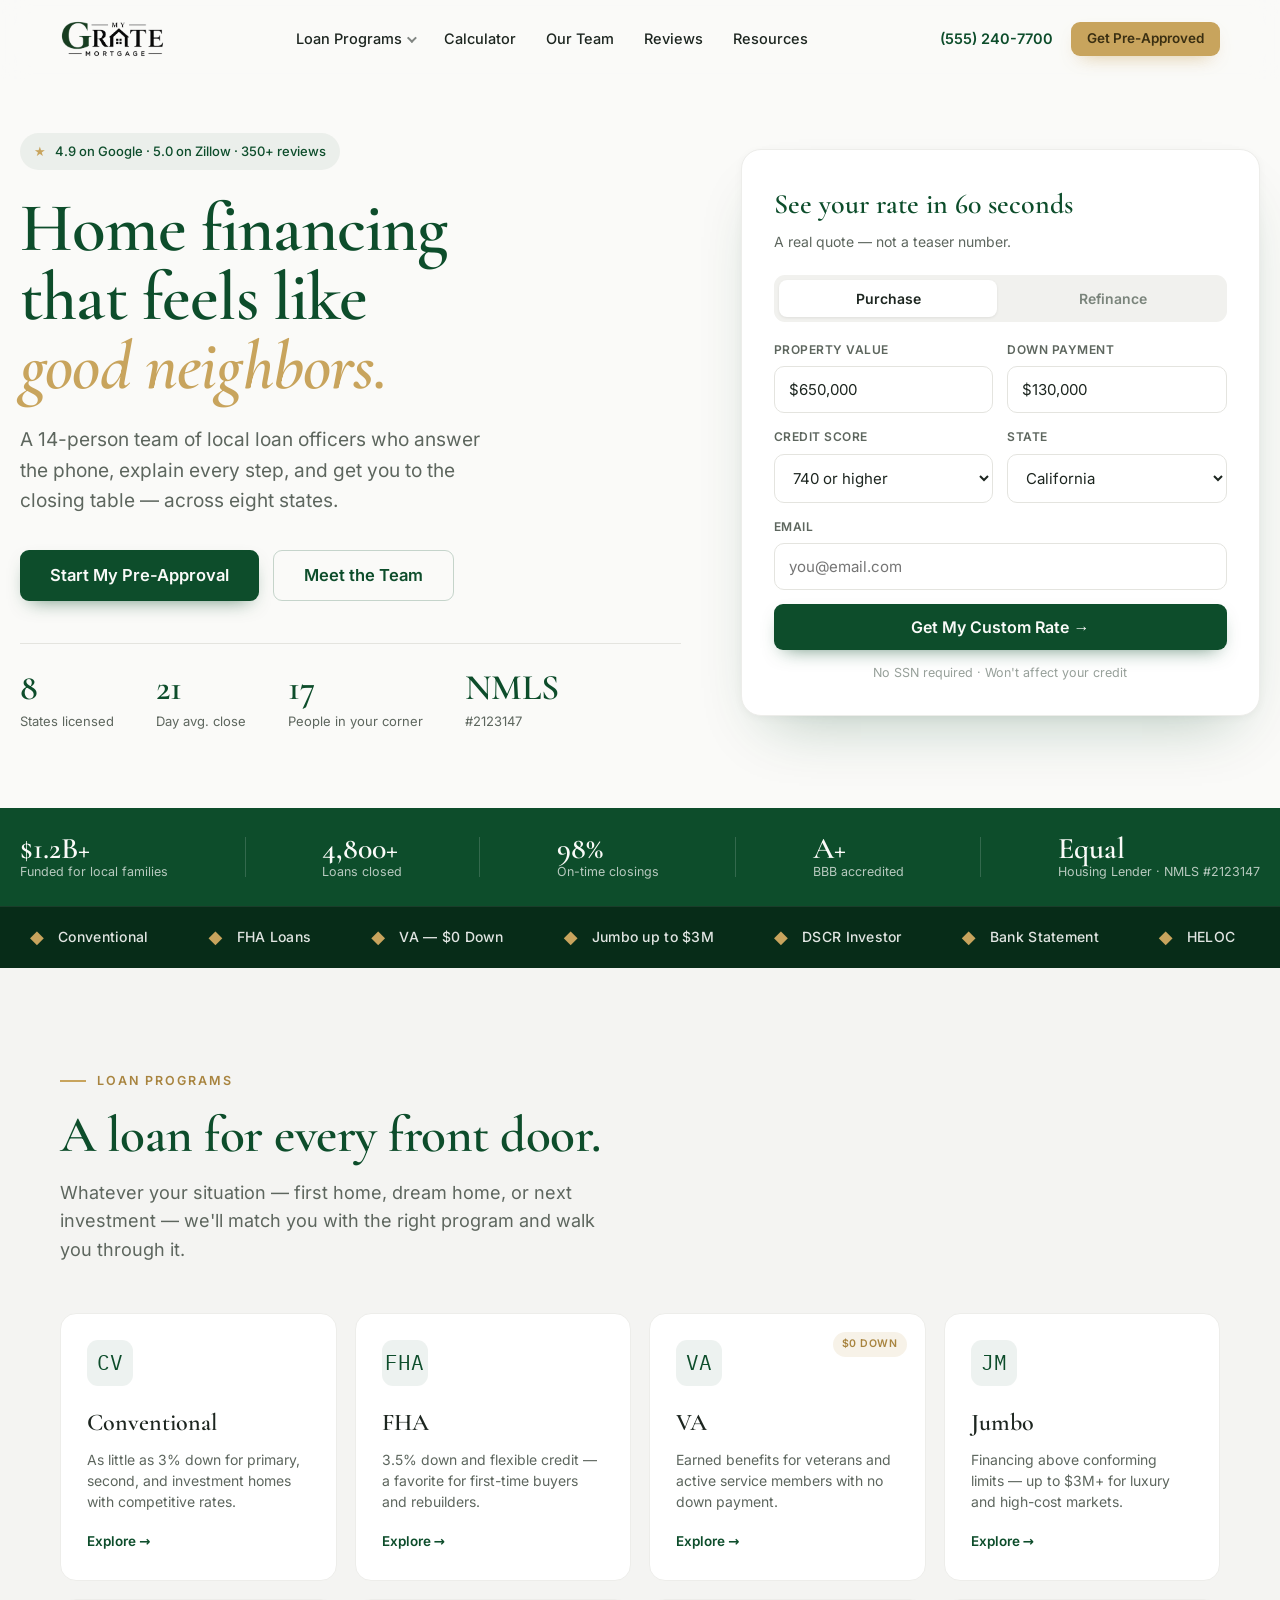
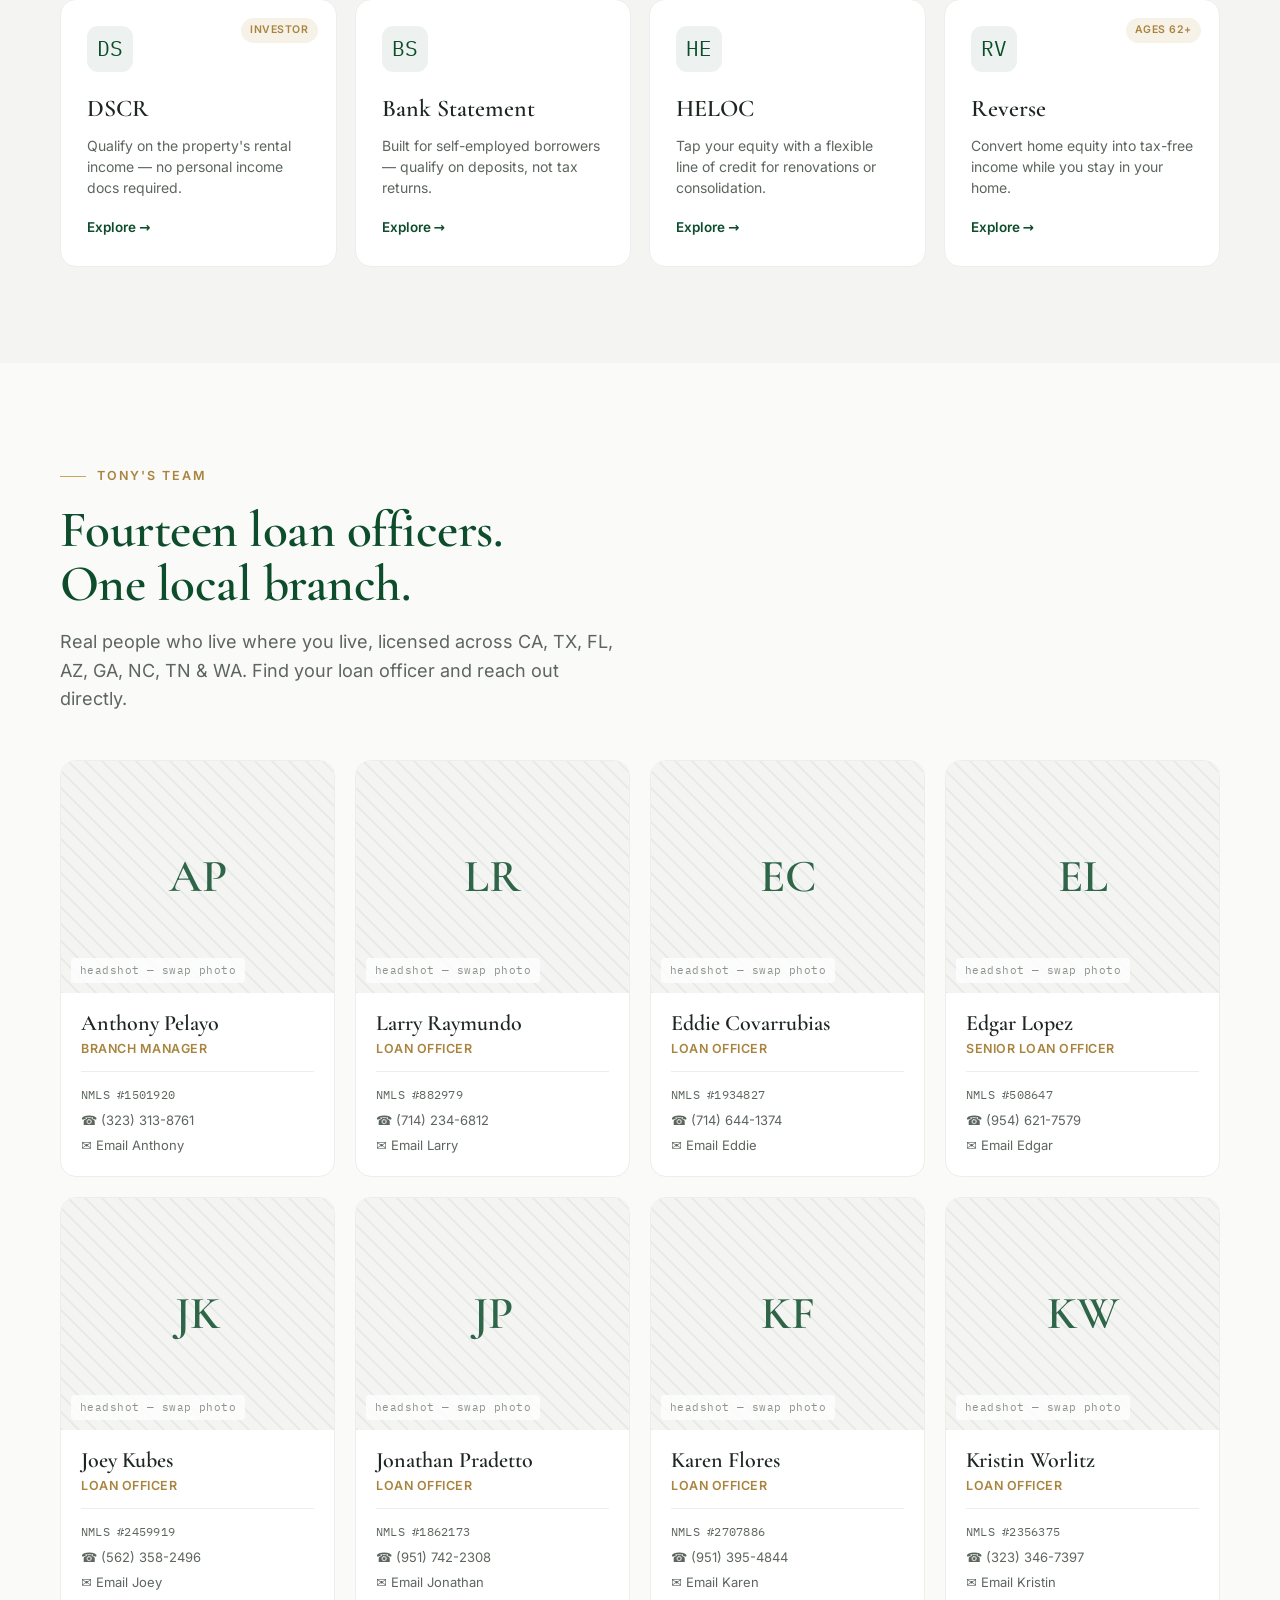
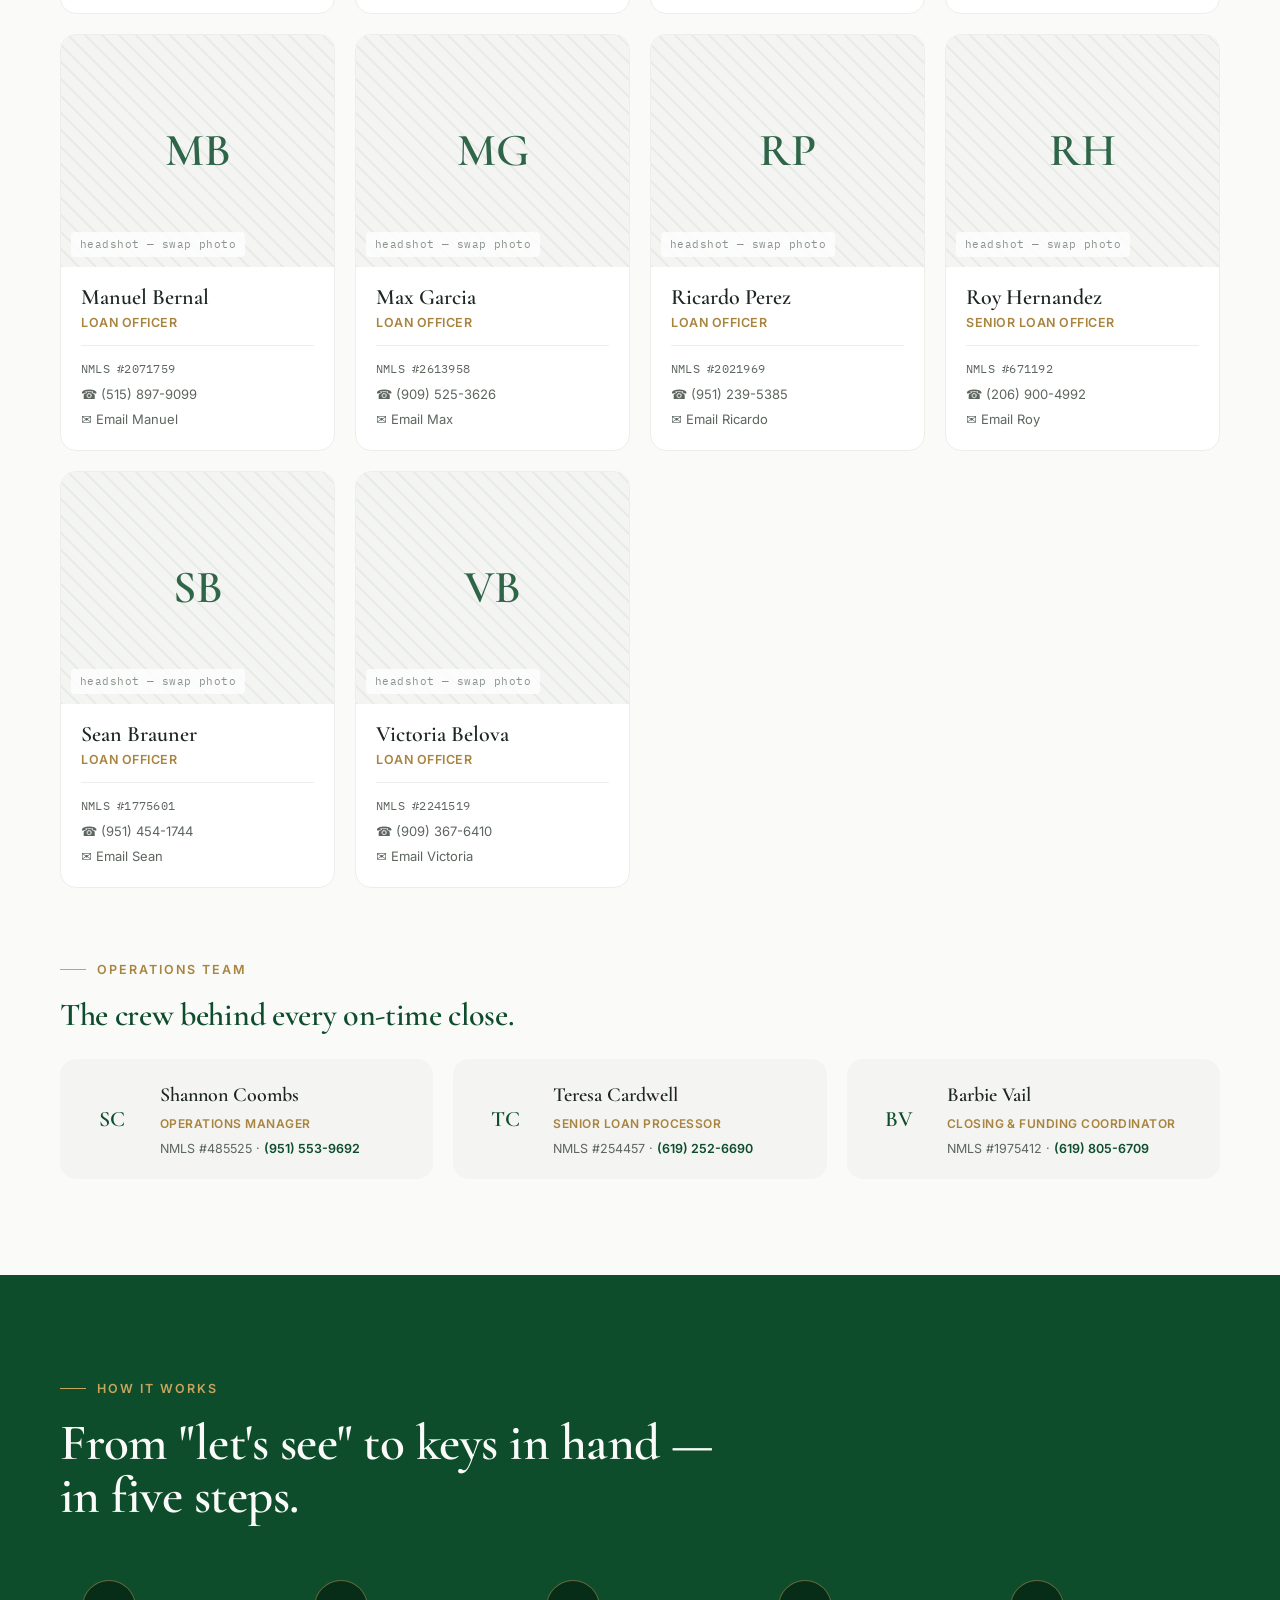
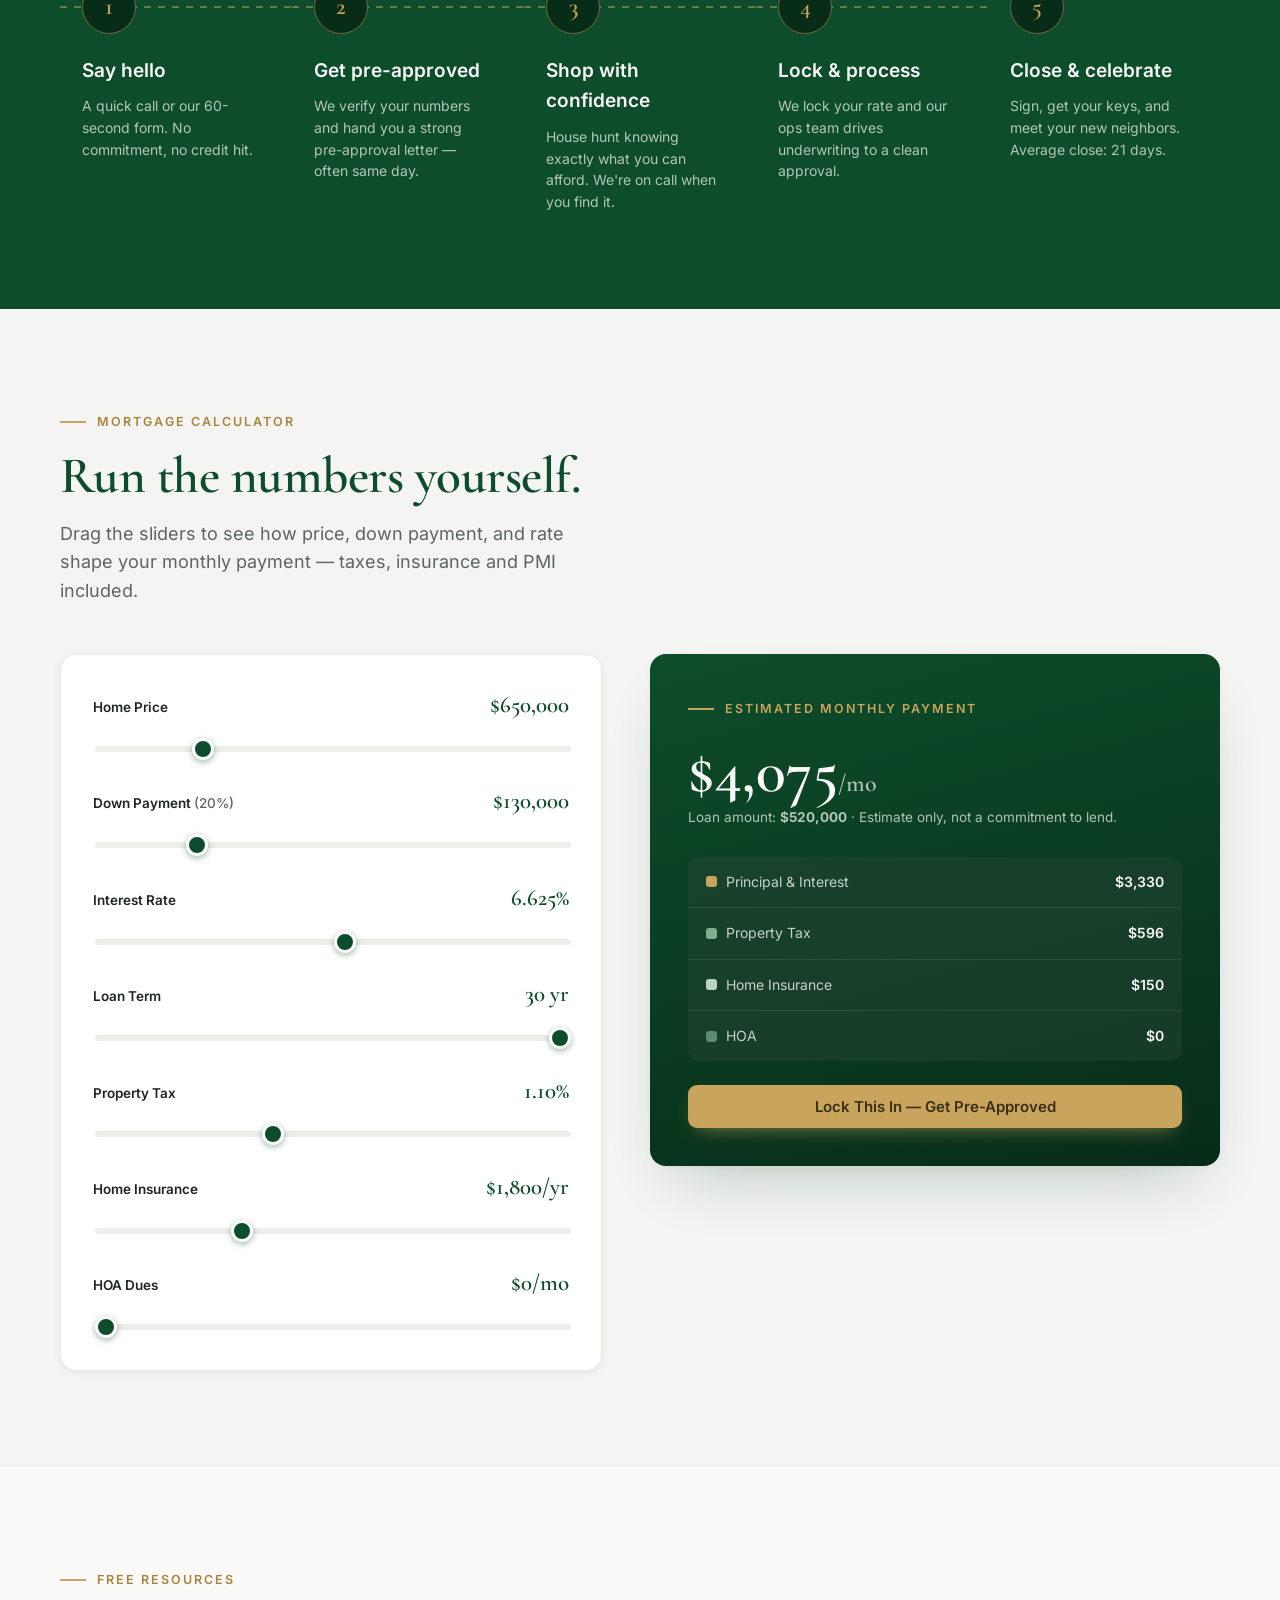
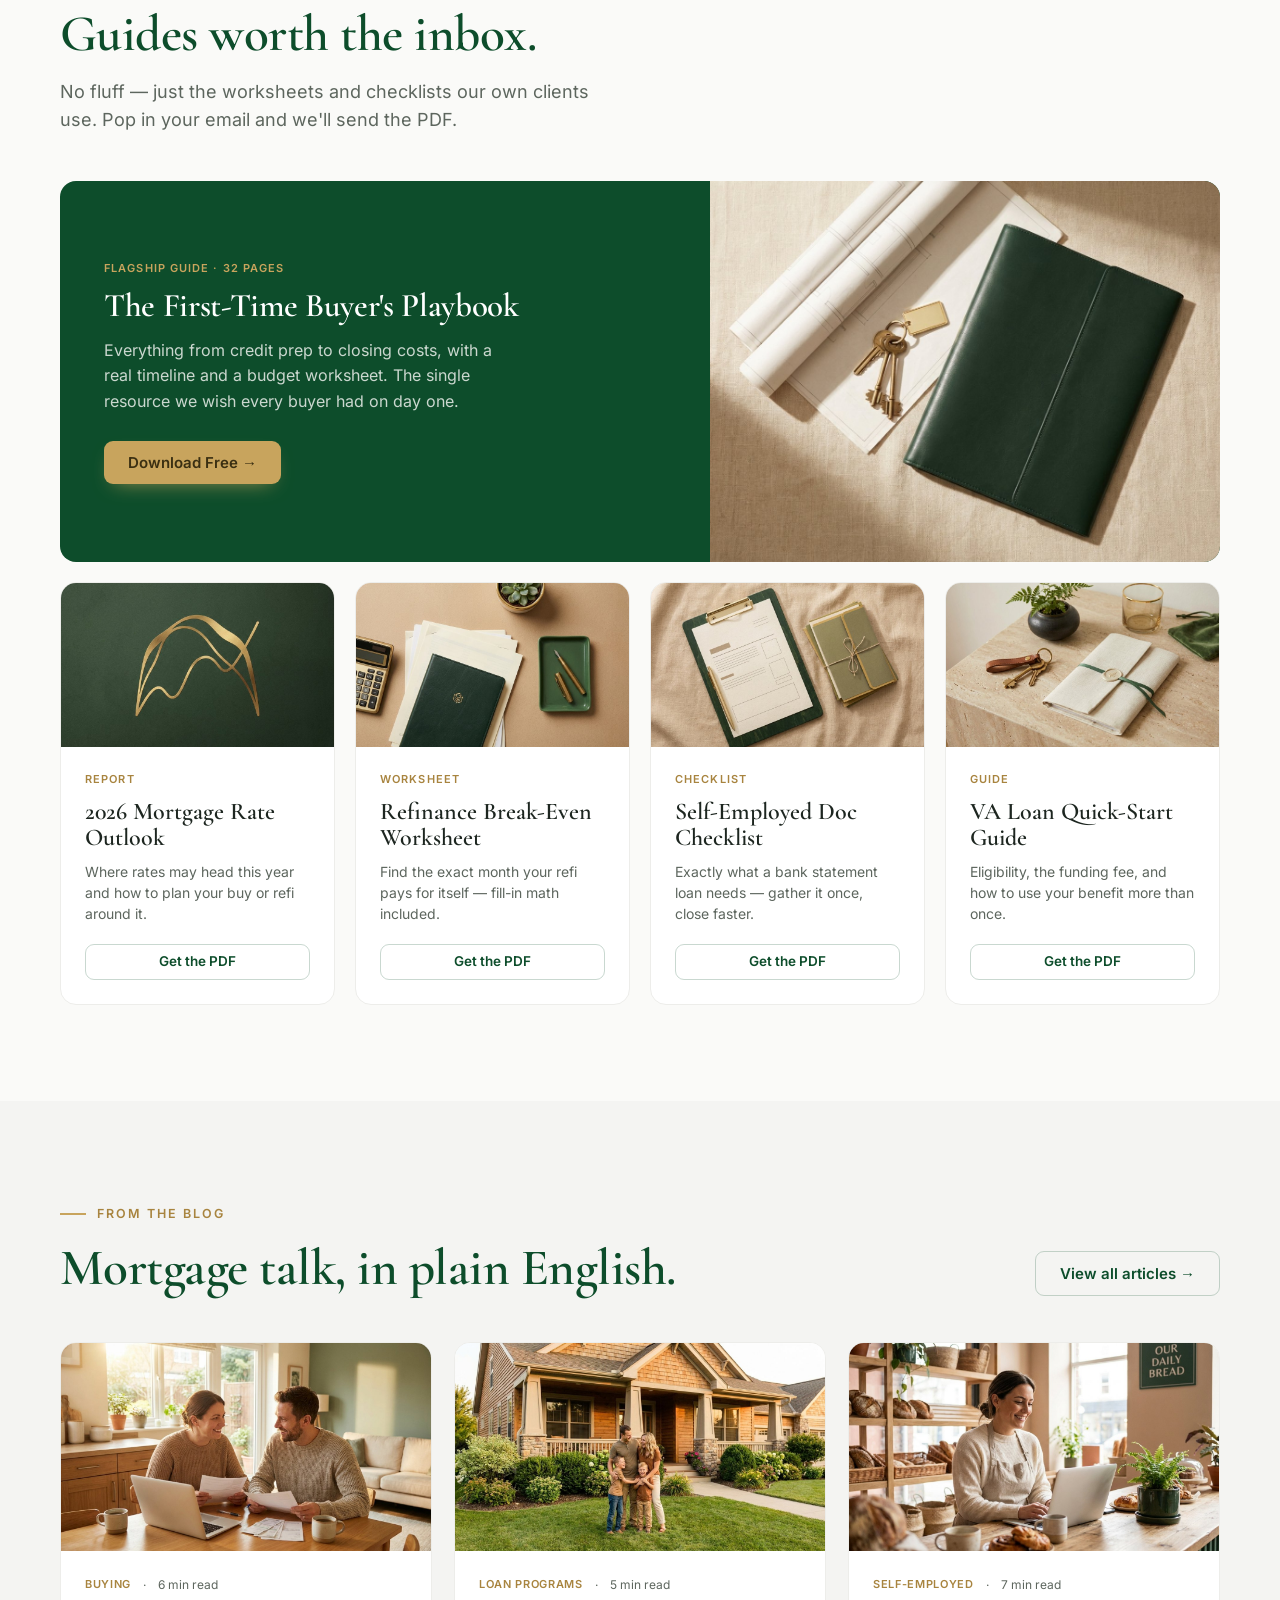
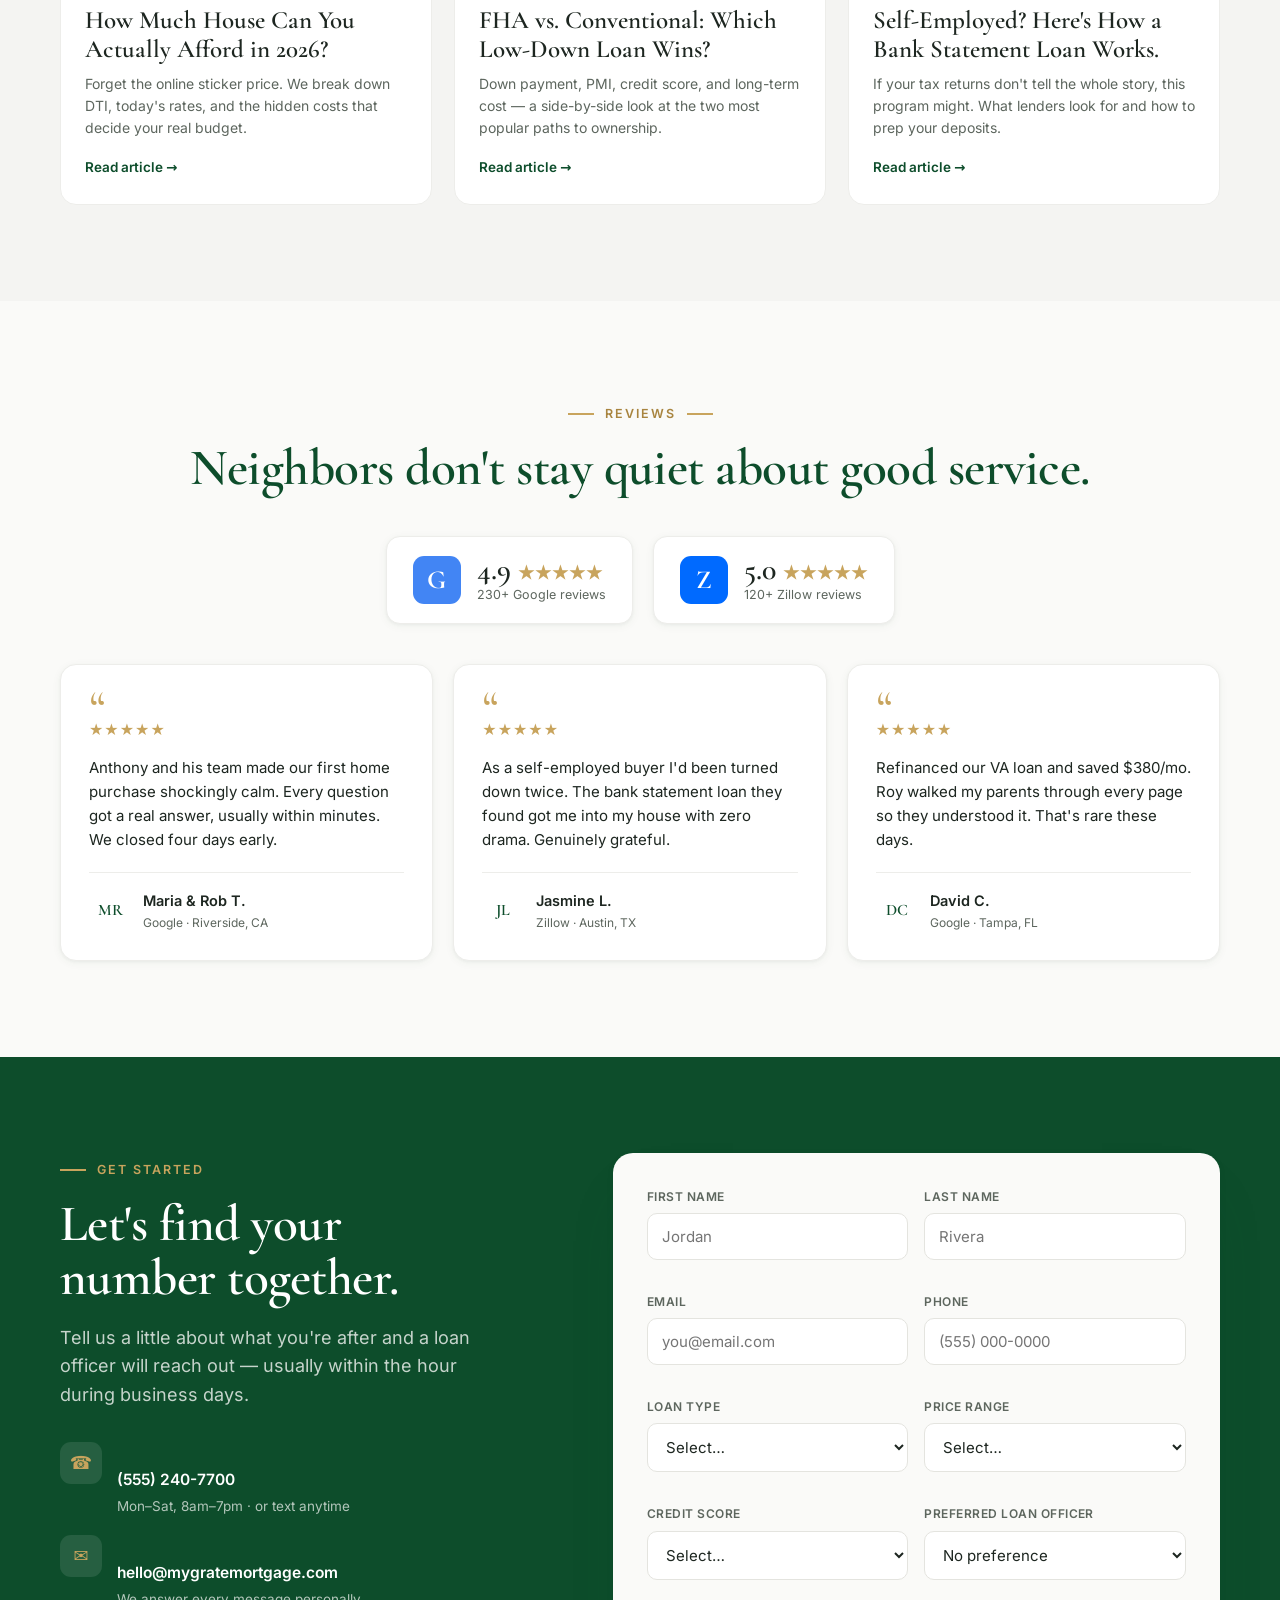
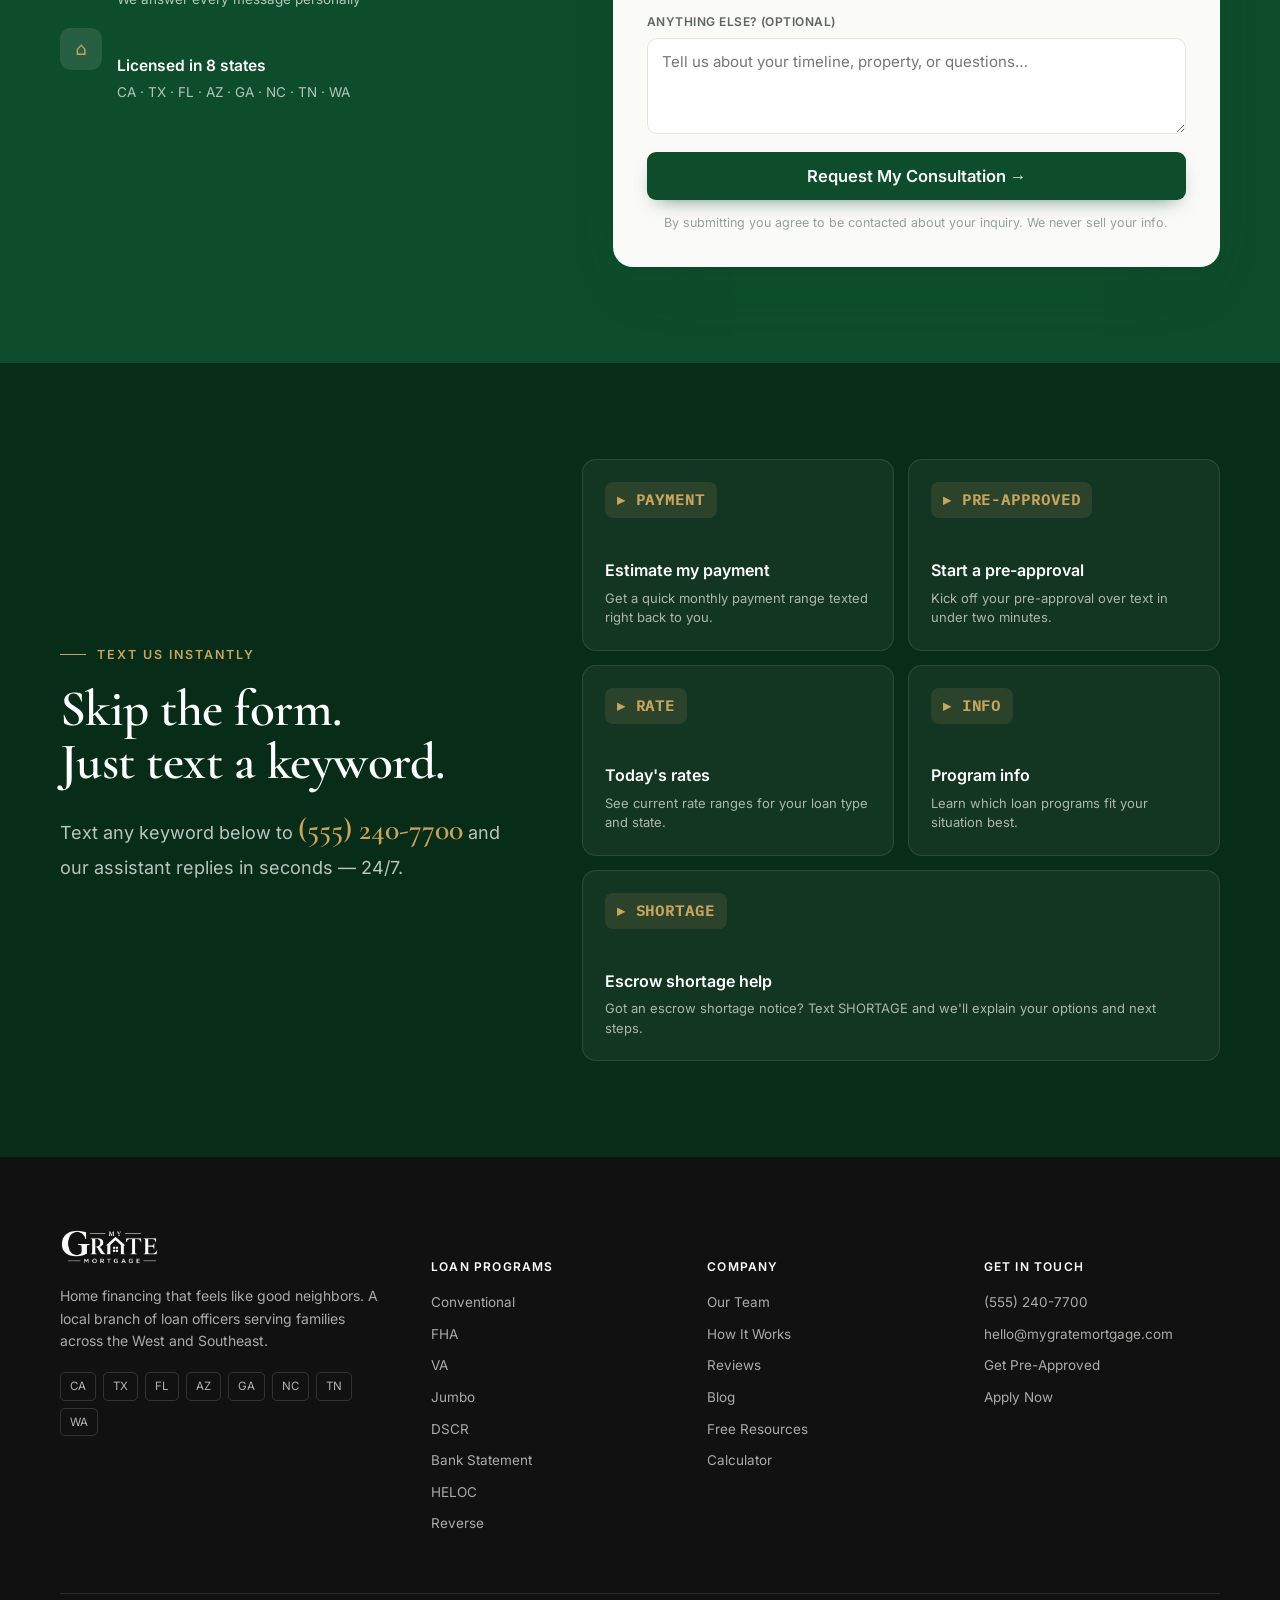
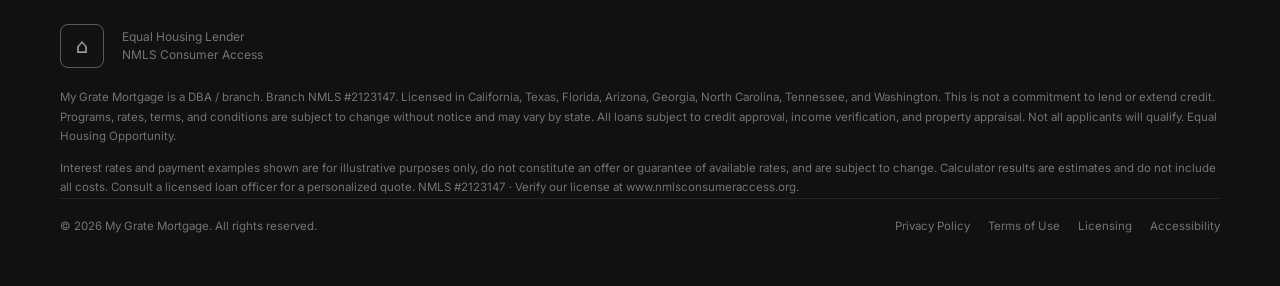
==== index.html @ 31fe34e9 "Add files via upload" ====
<!DOCTYPE html>
<html>
<head>
  <meta charset="utf-8">
  <title>My Grate Mortgage — Home Financing That Feels Like Good Neighbors</title>
  <style>
    * { margin: 0; padding: 0; box-sizing: border-box; }
    body { background: #faf9f5; display: flex; align-items: center; justify-content: center; min-height: 100vh; font-family: -apple-system, BlinkMacSystemFont, sans-serif; }
    #__bundler_loading { position: fixed; bottom: 20px; right: 20px; font: 13px/1.4 -apple-system, BlinkMacSystemFont, sans-serif; color: #666; background: #fff; padding: 8px 14px; border-radius: 8px; box-shadow: 0 1px 4px rgba(0,0,0,0.12); z-index: 10000; }
    #__bundler_thumbnail { position: fixed; inset: 0; width: 100%; height: 100%; display: flex; align-items: center; justify-content: center; background: #faf9f5; z-index: 9999; }
    #__bundler_thumbnail svg { width: 100%; height: 100%; object-fit: contain; }
    #__bundler_placeholder { color: #999; font-size: 14px; }
  </style>
  <noscript>
    <style>#__bundler_loading { display: none; }</style>
    <div style="position:fixed;bottom:12px;left:12px;font:13px/1.4 -apple-system,BlinkMacSystemFont,sans-serif;color:#999;background:rgba(255,255,255,0.9);padding:6px 12px;border-radius:6px;box-shadow:0 1px 4px rgba(0,0,0,0.08);z-index:10000;">
      This page requires JavaScript to display.
    </div>
  </noscript>
</head>
<body>
  <div id="__bundler_thumbnail">
  <svg viewBox="0 0 100 100" xmlns="http://www.w3.org/2000/svg">
    <rect width="100" height="100" fill="#0D4D2B"></rect>
    <path d="M50 26 L72 44 V72 H28 V44 Z" fill="none" stroke="#C8A45D" stroke-width="3.2" stroke-linejoin="round"></path>
    <text x="50" y="62" font-family="Georgia, serif" font-size="22" font-weight="700" fill="#FAFAF8" text-anchor="middle">G</text>
  </svg>
</div>
  <div id="__bundler_loading">Unpacking...</div>

  <script>
    
document.addEventListener('DOMContentLoaded', async function() {
  const loading = document.getElementById('__bundler_loading');
  function setStatus(msg) { if (loading) loading.textContent = msg; }

  // Error sink persists across replaceWith since it's on window, not the DOM.
  window.addEventListener('error', function(e) {
    var p = document.body || document.documentElement;
    var d = document.getElementById('__bundler_err') || p.appendChild(document.createElement('div'));
    d.id = '__bundler_err';
    d.style.cssText = 'position:fixed;bottom:12px;left:12px;right:12px;font:12px/1.4 ui-monospace,monospace;background:#2a1215;color:#ff8a80;padding:10px 14px;border-radius:8px;border:1px solid #5c2b2e;z-index:99999;white-space:pre-wrap;max-height:40vh;overflow:auto';
    d.textContent = (d.textContent ? d.textContent + String.fromCharCode(10) : '') +
      '[bundle] ' + (e.message || e.type) +
      (e.filename ? ' (' + e.filename.slice(0, 60) + ':' + e.lineno + ')' : '');
  }, true);

  try {
    const manifestEl = document.querySelector('script[type="__bundler/manifest"]');
    const templateEl = document.querySelector('script[type="__bundler/template"]');
    if (!manifestEl || !templateEl) {
      setStatus('Error: missing bundle data');
      console.error('[bundler] Missing script tags — manifestEl:', !!manifestEl, 'templateEl:', !!templateEl);
      return;
    }

    const manifest = JSON.parse(manifestEl.textContent);
    let template = JSON.parse(templateEl.textContent);

    const uuids = Object.keys(manifest);
    setStatus('Unpacking ' + uuids.length + ' assets...');

    const blobUrls = {};
    await Promise.all(uuids.map(async (uuid) => {
      const entry = manifest[uuid];
      try {
        const binaryStr = atob(entry.data);
        const bytes = new Uint8Array(binaryStr.length);
        for (let i = 0; i < binaryStr.length; i++) bytes[i] = binaryStr.charCodeAt(i);

        let finalBytes = bytes;
        if (entry.compressed) {
          if (typeof DecompressionStream !== 'undefined') {
            const ds = new DecompressionStream('gzip');
            const writer = ds.writable.getWriter();
            const reader = ds.readable.getReader();
            writer.write(bytes);
            writer.close();
            const chunks = [];
            let totalLen = 0;
            while (true) {
              const { done, value } = await reader.read();
              if (done) break;
              chunks.push(value);
              totalLen += value.length;
            }
            finalBytes = new Uint8Array(totalLen);
            let offset = 0;
            for (const chunk of chunks) { finalBytes.set(chunk, offset); offset += chunk.length; }
          } else {
            console.warn('DecompressionStream not available, asset ' + uuid + ' may not render');
          }
        }

        blobUrls[uuid] = URL.createObjectURL(new Blob([finalBytes], { type: entry.mime }));
      } catch (err) {
        console.error('Failed to decode asset ' + uuid + ':', err);
        blobUrls[uuid] = URL.createObjectURL(new Blob([], { type: entry.mime }));
      }
    }));

    const extResEl = document.querySelector('script[type="__bundler/ext_resources"]');
    const extResources = extResEl ? JSON.parse(extResEl.textContent) : [];
    const resourceMap = {};
    for (const entry of extResources) {
      if (blobUrls[entry.uuid]) resourceMap[entry.id] = blobUrls[entry.uuid];
    }

    setStatus('Rendering...');
    for (const uuid of uuids) template = template.split(uuid).join(blobUrls[uuid]);

    // Strip integrity + crossorigin — blob URLs from a file:// document inherit
    // a null origin, so crossorigin forces a CORS fetch that SRI then rejects.
    // The manifest bytes are ours; SRI protects against CDN compromise, not this.
    template = template.replace(/\s+integrity="[^"]*"/gi, '').replace(/\s+crossorigin="[^"]*"/gi, '');

    const resourceScript = '<script>window.__resources = ' +
      JSON.stringify(resourceMap).split('</' + 'script>').join('<\\/' + 'script>') +
      ';</' + 'script>';
    // Inject after <head> so the DOCTYPE stays first; prepending the script
    // would push the parser into quirks mode. DOMParser always emits a <head>
    // (synthesizing one if the source HTML omitted it) but may carry
    // attributes through, so match the full opening tag. slice() rather than
    // replace() keeps us clear of $-pattern substitution in resourceScript.
    const headOpen = template.match(/<head[^>]*>/i);
    if (headOpen) {
      const i = headOpen.index + headOpen[0].length;
      template = template.slice(0, i) + resourceScript + template.slice(i);
    }

    // Parse the template and swap the root element. Scripts inserted via
    // DOMParser/replaceWith are inert per spec — re-create each with
    // createElement so they execute, awaiting onload for src scripts to
    // preserve ordering (React before ReactDOM before Babel before text/babel).
    const doc = new DOMParser().parseFromString(template, 'text/html');
    document.documentElement.replaceWith(doc.documentElement);
    const dead = Array.from(document.scripts);
    for (const old of dead) {
      const s = document.createElement('script');
      for (const a of old.attributes) s.setAttribute(a.name, a.value);
      s.textContent = old.textContent;
      // text/babel scripts with a src: fetch and inline. transformScriptTags
      // does XHR against the src, but blob:null/ from a file:// origin is
      // silently dropped. Inlining makes it a plain inline babel script,
      // which transformScriptTags handles unconditionally.
      if ((s.type === 'text/babel' || s.type === 'text/jsx') && s.src) {
        const r = await fetch(s.src);
        s.textContent = await r.text();
        s.removeAttribute('src');
      }
      const p = s.src ? new Promise(function(r) { s.onload = s.onerror = r; }) : null;
      old.replaceWith(s);
      if (p) await p;
    }
    // Babel standalone auto-transforms type=text/babel on DOMContentLoaded,
    // which fired before we swapped the document. Trigger manually if present.
    if (window.Babel && typeof window.Babel.transformScriptTags === 'function') {
      window.Babel.transformScriptTags();
    }
  } catch (err) {
    setStatus('Error unpacking: ' + err.message);
    console.error('Bundle unpack error:', err);
  }
});

  </script>

  <script type="__bundler/manifest">
{"9421ba69-fd5d-4fa2-9ea0-f898c8264cb2":{"mime":"image/jpeg","compressed":false,"data":"/9j/4AAQSkZJRgABAQAAAQABAAD/[base64]/2wBDAAUDBAQEAwUEBAQFBQUGBwwIBwcHBw8LCwkMEQ8SEhEPERETFhwXExQaFRERGCEYGh0dHx8fExciJCIeJBweHx7/2wBDAQUFBQcGBw4ICA4eFBEUHh4eHh4eHh4eHh4eHh4eHh4eHh4eHh4eHh4eHh4eHh4eHh4eHh4eHh4eHh4eHh4eHh7/wAARCAJcA4QDASIAAhEBAxEB/8QAHAABAQEAAwEBAQAAAAAAAAAAAQIAAwYHBQQI/8QASRAAAQMCBAUCAwYEBAQFAwMFAQACESExAxJBUQQFImFxBoEykaEHE0KxwfAUUtHhI2JygggVM/FDU5KishYkwiU0Y3M1RHSU/8QAGgEBAQADAQEAAAAAAAAAAAAAAAECAwUEBv/EAC0RAQACAgEEAQMEAgEFAAAAAAABAgMEEQUSITETIkFRFCMyYUKRcRUkQ1KB/9oADAMBAAIRAxEAPwDycAudMHKKHRUBECs/kihpmvYXQ+lCCQaCV5XjJqa2mKJABmD/[base64]/ZIEOIp7/[base64]/sg9LjURa6I/0/[base64]/[base64]/hAIgmNKrEdQ1CSSRoAO9kAaVLiB21Q+Qc+g9glxg0vKmKbToaQgoQYLRQqXE5TApuUm6xEAE9jG6Kgkto6P6pILPFqrEHLMXP0Q3pF/ioN0C8GSdBdSTDgHGi2kgQdaLRU5nfNAnMJgHwUZq9tSgQZH/AHScoba6CDUwTlg+6SQR00WgEAlo+axMsrB7oojrpeLKag26pp3TSTEAjWFtxVAE9Un28IdQk170WeBN0OAAkQNqoCSbmTE0WbFwDHzUl3Tb2QBsUGJNST0gopMwBpOyoiIklS72t9FRjeHR2Oq3xAE/PdBIArfWFnQLkygKA5XSgjahFbUWAhsykkGTQCLqgLaAQYQ8GJNAbLGlJ99kTpU+EAXZpT5WM6+bqY0FougozUfiCJ1im6KQJEraARHZBQdA0+ay0bOIWVXh23Dm5tPss0SQTvEDULBxBa1oAAqpAaROW2/6LBgsUkSFobE/[base64]/lOiKXEi3zWbJMkmnSAKIIcJgdXlXh0EHp/OUADlBoTPusHTeu8WQTJIl1L0/[base64]/aywn7zrAA7JBIsSTpWyIMwZmdd0RhAgxM3Wa6HQQPIqsIiASALhLv5SZA7IpzSRSK7KCOqsSDRWDU1ikV3RAkUpMV0QRawmqTJNG33uFnQx1CTWCsCZBJuD7oMcpkyBSFNZIkivmq0OLpoSaLOmtBFjRBAEkUIG6SNgZ/[base64]/zAVhYVdJE7UVEyAXGmoKmReY7zZAEmajXZbL1Ex+qDQ1qDXynNtJnuigWvVSHSIFzqltGTIhTIv/LSAg0AOpXvsUwBv3qlrcxiRI12SLmNDqPqgkAQKD5qT0kkEFW4kC/[base64]/[base64]/QDsqMIDJzANudIQCC6CAAe+6CSbC1JVNDSSASSTruoh0ItpUrNNANAIpqqLADInt2QA0mTWkooGUtJvYwkZYsYAvCwimWTpUaJ+FrnCotXVAHKeogUCGuqJeCNlqAl2aB2KnKGvzVJB8/NRFEFpzSPG6w6JIDoIp3VEUkTMVXHpJDs2gVGHRDspia0WAJeZmd9lmiXGZOsA1S25IodaSCgwihnwZUmC/KBIC0GYaMxNU2cTrEV3VGEAB1AbU1QxoAqJikLGHQQO57IoXZqkkVrRA5QQ4VBqJWiGECo1pdIBkA1pYKWE3fUDugOkPkE7dlnSBSh/[base64]/VfQlVAAduLqXAxNZFTKDEwcpkkVBQaHMHSdygPJNDTsFgbiMx0koNiS4ggUAjf9hEaabFJzk/h7QFnOIilZQcZAEUiliuQRcHq1O6GirhFIpSqxkikg9igCGkGaCslTQ6GY+SXGARWSKoBdMNsRNdUVQDQ2gPfupJaIzNjvF1osB1HWVn5yI0/[base64]/[base64]/[base64]/RYfCIb7QpbJYYDgdJRGJaDBB3BlYm8XNhstlBAJkCIoUkAETrY7IqK/CGmRsgV3g7CyswK1JG6mSZAB1qf3dABoJMGIKlwmaZSqIOY7byg0sQR30QBa7NUVmkLOIie8LTBku8BZ1joaaIM0Xm4+qOnKKJAgkku+aMsEkH20QBBLTI8Ja2KxQX0lMA3mLUQTWcwtQQip/FLRSbG6zxLTQHsFYsTQnStgpIMOcek/UoBpBEfiFySsSJAJFtbJykGQ1pClwgyKnZAvEGJrFlMmYtSiSQLgKSWl5vQWAQSek5jJnXWVXSXHUUssTBmseUObcTYaaoMJm5JAsgAQM1JsUgsEAGCa2qhw6gSAae6CXAjWBtuooTRwGtSrxAH2JH5IykGSaaAUlAMBIg61tqiwLSI7/[base64]/[base64]/pzmANFFUINwGk6R9Fph0NnwEZINCYi5TleKCO1QgC2CMxmCTTRS4ZcQ2qNlQBAzaCqwaSTBFd/[base64]/[base64]/EsQ0NlxdQorUOYODd0E9ZDabDykglswDrSqggDWTCIszloLiQQpMZhMExobhJcYyukiI7wp6jVt95QBZFHVIpKSaEmw0vCS3QA5kGAMoNqgoEGAIEO8rAHMBQLB2hNd1BFDaTf3QIDQQYB9ljDiKU/DWyHtdkLs2k2vVZriXQ2p1i6BIBoHCda33WdIdQ/[base64]/CakwggmJjqcb/3UtkkzQ3JP0TJExMkbpbBqHWqglsCpE6VVkuJk23lTABhwPmVqZjlAAB+SCXDLIDjesaKIaLGup3XI8idO6gmQDSDXwg1pih1J1RiEZp1i4/[base64]/[base64]/CCTGtFmkxlFOwFStbBgHgmQD3JmVbDmJJJNJpp/[base64]/ogzSA8gOFLd0gkiQeknVYh2cHLIFBAWc0AAPBgaboMMMZLFpNTtKzQ0GxiKD3RUuBzSPBSHdMa/OiBwwA7MJknykZT/ANOsad1IAzS0E71uqzNAc21NlAGW5oaAiAIguEiklYhuhEJLifhbJ3j6oNmgEu+IaaJwwPiiT3MwpdVxzxIEeUQSaCRGl1RQPTW3ZYF5Mhk6GLJIhpyx+qkEARNL10/oiACMQms6C6SAaOvpWkrFwdBBdSn77ILeo0h0CmyKHF7CSaaEaIcCbTA/[base64]/troALpcKkggZTPdYTWIgaIDMQYAgkwQpcS6usUCskXIPupMZdSO90BDgMoMrG4zEikSs2rhSe81WkRr3CDOIMChJMdlDhMC2vurcDF5nUIECYB/qgCI/[base64]/[base64]/[base64]/c+yBa85QSL3O6okgTEhw9o7KSD+Kp0SDIEmg22QJNYcWyNwoE6w090kiZ6iAJBO6SYBFzeCKIJAzOkXBodITYETO42RJBqai1/[base64]/lCDPdJq06ygtb95Q3ukFuUyKa7KQ0kw4aXm6BLIMtd9ESYiSe41Wb+EFxtuqNiQB5CDOdIiQBSvdSbSAAe61SepgjssQYIdEmlUGY01l0jwmjp6Y07pIrGUUoVJMHXsEQhuhpS36KX5RAADjTS6TWSCQgkzGeviiKzmyAB/ZSemYb3CS45onLShCINpAAoQgkEmS4CZ2WJmKgQI7+EnI2cg1qQLLO6usEUqKIM41kA7SFDgCS0TJvSyph1JJ7BSQGvLjO3lFS0y41cANdFZdIO4j3UG/wyNYWmlZOiIxBgCK6CLKmk5QIB8FDi4ODTWAipMxA1qitiAuJEC9O6pwOYQRQRMILgCZmQYkiUHpdE0N9kGcAGkgySpbFDFbgK5BEupSk3UUu2s0JQYGRaoMAoY5wpBP0Q0kWoDXaUuJYKdM/[base64]/[base64]/[base64]/[base64]/VANMms1QSQAG0HcIEB8TRvdGW8mW7QqBkQanwgmBcSbVQSZIGUEzUgarENIpLQNUvmxJOYUjZAE20RGMEQffZFAJaKab3SHEOIMSbpdINDasloRUmWkOIJi0BYkk9QoEkuaC4EAj3Ua7Ae6CXZSJAgzWUiS2LRupmHuJsVUEUAETA3QEDIYABt2QQJEDLOkpp/[base64]/[base64]/[base64]/FXvdcbJmhHYm6DkbVs/i1hFC6s0pZIzZatIINVboNb7ypI2USRAadFnfhvGkapaAZkgnULCZygNgHUoAN6AXNI/VZjgRFhulxIbFDGpsgAgSQBCoXbgg7nQIABe4yabpIz1kt8fmkS0yaQIFLqCiQ0XEO73UNECGtH9Fspc+KEE73WaBmipioiAgTlcJFIt4T1NEiRBpl1UkAjMIaNlTmlrRIcRE3QBm8gCKyqIJaAHByHkgAhoMfuqGkdjNhCAacrTmpWK6KidGzSxWE9JqT5shhIbJ3/EEGrAhp8jRBMAGJB1FEgHMBm1oCbrNEPgCZmiDGxMxGsKSbULaCToqkgnomNdlLic1AQD3VGcSHEPdqKg/ROWaB0VoAYhTGaS4gfvZWIB0tYz80RiCJBMTXZBc7NAJiIoqbWZNrhABBzARJkA6oB7Q4Gkut4KxaTSBOpAWdJBJkR9UkAVEGTUFFZuXNUyfzRYkyAWmaqoikSdwL9lIbmG0WKDOkgfiA1Bv/[base64]/6V+jDYcTI1rJc6jWtBJJ0AGpXZOW+g+dcS4Hi2YXLcK5/ifjj/wDpjqnzC13y0xxzaeG3Hivk8Vjl1WQD+n9k1IMjyvR+D9Fcl4RwfxeJxPHFv4XH7rDPchsn/wBwX0uH4Dl3DYgdwnLODwIoC3BDiPd0n6rx36jjj+McvbTpuSf5Tw8t4fhuI4jpwOHxeIJ/8thdHyX6xyLnDh//AGnj/wD/AJ3f0XqTuKxyAx2LiZR+HOY+S/O7GaXXBrBWiepW+1W+Ol1+9nmr+S8605TxwH/+u7+i/BxGDxHDmOI4bGwppOIwt/NesNcTFBPmq/Rhux6tw8XEiKgOMH2SOpW+9UnpdftZ4sJBFZP1hBzOb0jLFD3XsTuTcs4txdxPLeGxSSa/dAH5tgr5nG+hOVcRiF/B4nE8I4/gj7xg8A1+pW+nUcc/y8NF+m5a+a+XmLWEgZvomK0cCBUbLtPN/RXPeAL3YXDfxuCBIdw5LnD/AG/F9CO66viOgUi5Bm4XtpkreOazy8d8dqTxaOEPzZgDbZS6HHpg0sAlxJw+/ZRMTlAJJ11WbBjIBbmEEarNIaKAxsDRMAipAk/soIykuFdbIiqT+kJJmoIPhDKgUJ37SiRMAA+UCWuyxJrsoiSTIpp2VOECpPZYzMiHeUE0daTsVLhUDXwroJiD7ILnAAwYdTwigtmwnSilrg13UJpqP0S6RqDGhF1iRmBragJQarnF02p4UyM0HssYAq4pbfMZ/[base64]/WEGmCaCmi1TSqBe0eyAIM/kqNA2MebIbBnTyj8WaQANNEEmaRQSgB8NrXhAvBHdIAIJI8VUgESAP6orOcZEb2RZkiQPzSauIJA7lZ1piIGyozHUsssLTLvZZOR3GpoHGDrCBcjSYNFhRxJFfKtwFs0ZrGFrYJAIENkjcmVg3qJDrlYQRPzlIa0TFu6DAkwWtcB+SQ0hszImbIJ/[base64]/JLRHTJiNEUpFGxTdb8IgmukKhrmlp8QFoqZIIHeqHRBcB8vqlrcpANyZodFATNxbvAC01jTfdatxE+UtOV8RGm6oD8YdN6R+/ZVlzVNIsSs5oDQ6kjb+ikkuZUg1+aCnCDmDi0xsgnMZkCNVmwHEgd6laSCTQjWBEndAtcXMgxsKING9UAyLrF4pImR8kNJBJmTFzqgRsDEGVoDQ4RE9/wBENDoykgN2/VJLSHDNXu1AFri6hkGn9FqNEVEUpqsHDMGuAqKwEPIcRAsaQUCdy0EztKBLSTuL3CwcYgR+iBiED4HZUGc4DU72Wc3MAXGMth+qAC4EUpTqWMTQRMoNYOAtrS6WOzNy0NN0QfxEwECRABBihO4RGb09OqQ0EENpJpGigGW0ifkvtem/TnMfUHFHD4DAJYz/AKuO8xhYQ/zOi+wFToCsbWiscytKWvPEPhuzNJEGpvNtl3P016B5jxQbxPN3O5Zwzm5gwsnHeNIYSMoO7tLArv8A6f8ASvKeQhmLhs/jOPyQ7isURl/0NNGeau7iYUepOe8t5Lw4x+Z8SzDzfDhHqfiHs0VPnRcrN1C1p7MMOvg6dWsd+aVck5Zy7lDG4fLOEZhPA6sac+K8936eBlHZc3G4mFgYbsXHx8LBwh8TsRwa0e5/qvMue/aJzXi8Q4XJ8BnA4EQMTFaH4hHZtm/VdVxcXiOKxTjcdxOPxmITOfGxC6PE2Hha6aGXJPdkltvv4cX0445en8b6x5BhOLcPisTinin/ANvhF/8A7jA+q+FzD146cnB8scQRfHxw36NB/NdNc8AlpHu39FOcNMxOoovZTp+Kvvy8V+pZbevDsZ9Z8yNRwXBMB/zvMrD1pzEOGfl/CPE1AxHA/kV1vFtNSdI0ThAZC6DUWW79Hh/DV+tzfl3bl3rTh8Qgcdy7GwZN8J4xAPYwV2LlXO+R8e/7rhuNwvvf/LxOhx8B1/ZeUEtdWCJ1WcQJDwHjYhab9Ox2/j4bqdRyR/Ly9zw8MAS1pH+k1X68BzZg4hnuvGOTepeccpdlwOJONgg1wcc5m/7TMt9l6L6X9X8r5y5nDyeE4wimDiuHUf8AK6zvz7LmbGlkxefcOjg3MeXx6l23BJkFrpE3DoX4fUHpXk3P8I/xnDjDxz8PEYYy4g94h3vK+hg4ZvQTfdfu4YRWcQUrBJqvHW9qTzWeHqvSto4tDwz1d6C5xyM4vF4TDx/ANqcfCHU0aZ2/h8iR3XUiI33Ahf1jg4YLJGUzSsArz77QfsvwOYNxOY+nmYfDcY45n8LRuFi/6dGO+h7LsavUe76cv+3J2en8fVj/ANPD6tJIEnzZEAurJ1K/RxvC8TwvEYnDcRg4mBi4bsuJh4gyua7YjRflGomll1omJ8w5UxMe1yfwmATpqEwcodcisfqthyRJIAhZx6jFvKCZgCXfvysMoEAROvdYiI6og3jRSTIDoPhBiAXdIrNSEuNIABIrE/uihoOeY+dlb4zdIF/mgjLe1fkQsAS2ARJ1v7pfBANR2lZ0FkR8kAACIJmPqFhMUsd1OWSDIk76qpIBINaX1qgHfFHyO5Qe9K+EmroNT4shtoy3+qIzpAMjKVLbTMSbQs8Fo6XGZUg9VyDMFFXUn4nTNiksJcAaHSRovueg/SvMfWHOxy3l7mYTcPDOLj4+ICWYLAQJIFSSSABqTtK+l9pPonjfR+Jw38RxGFxmBxBIwsdoLQXASWlpJgwdytc5qRfs58tsYbzTv48OnO/lLkMEt6hHulwoCGgeVmxPwwRrZbGoAQ0Emw2uoEXaJBudVcU6jO9dFDQ0AmCexQZwE38wPZDiAcpine6YEZheJWJ7gyNoQcTczhDZJumbyR5NUiSRBIWcBOkwqJzEOg+0rOE6itRMBOYVkAblTWaQB8yigUeKwNpVNIMFpnvELGhhoEDQ/[base64]/[base64]/18qwKJlozAQfiG6wLQ6Iy0uFIkMAaKG1LpAblMzm2VU5iWEg+O62cltRBNANEUy5XgiKR3VNM2l0Uk6dggLiAaarOApLqjZABJIMGLqnWBbMzUbIMRDyGtgDv81jJHS4Ag7wVAaWitNyLbpBBGcWJqYVBJcYmdJmyuGZaG/[base64]/7JBsW2IMJHxGXBrosEEAOM5iSBS6zjWhcTE+FTQ4vyiQTQbpyvLQToKjRBJOZuU0FKypygVdIAk1X6OB4PiuYcdh8HwPD4vE8Ti/Dh4YkmBXwIrJoAJXqfpD0dwfJHYfFcacLjuZAgscK4OARXpB+J0/iNBFBqvNsbNMEc29t+vq3zz49Ov8Ao/7PsXiyzmHPm4nC8ITmw+GBy4uMIoSfwN8jMdAJBXov3mBwPBNwcEYPBcDwzTlawZWYY1NfqTU6lcXPubcByjg8TmHM+JygOibue41houXFeR+oucc59Y8w/hMDhuJdwxg4fAYDS5z4PxYmW57WH1PJicu7bm08Vdj9nSrxHmzsnqP7RGOa/hPTrA90w7jcRvQIvkb+I9zTyugcS/E4nin8VxOPi4+PimX4uK7M93vp4suw8u9B+oeIcDjYfD8A0a4+NUdsrA50+QF9bD9B4OGAMfnLnGa/dcPT5lwP0Xux21teOIl4cldrZnmY8OguwhmNRXsuNwtIEyZheiYnojlhBcOP47KdcrAPyK/Fj+iOFBGTj+JDpu5jT+oWyN/DP3a/+n5/w6QQD+iYNZpeNV23G9FcY2uFxvDvAimK0tn5SF8vivT/ADXh5c/gsVzBJLsOMQD/ANM/Vbq7OK3qzTfWy091fGP8snsEuEMFRJXJiYcGxnY6KCQ2hpXXTst/PLQHOaRR2WkQoB6YBPgpy9FIyiqD8YFCfr8kGIJbeh0UYjJgxIuKqpBiJp2omRAMkhODnh6L6A9fPwjhcv59iF2HmDcPjH3w9IxNx/m+a9h4bI9rDnJaRLLEEEUIOxX8tVaY0MeV6B9mPrx3JMRnK+b4rnctxDGHimSeFJ//AA3GlwuRuaET9eP/AE62pvTH0ZHu2AwZZIMLmw8MExpagX58DFY5jMVgnDeA5j8JwLSCJBEaFfsw3AmQdbt0XG9Oq6t689Cct9W8IXOjhuYsbGDxbWyRs1w/E2fcaL+efVPpzmvpjmruX834Y4T5Jw8QVZit0cw2OncawV/WuEKEADKTWN1+b1FyLlnqLlWJyzm3D4eNgYhkXDmOqA5p0I39l7tXdth8W8w8O1qVy+Y8S/kAgZBmk1oRRSCcoqZj2K7n9ov2f829IcT988u43lL3AYfGNEZZs14/C76GkbLqD2S0mSdzqu9jyVyV7qy4l6WpPFnCMw6m7a2WymM3ynVLsoh1aDUaIfIcCAQSDVbGApOWBm1AUgCAd7BZxAiNNFVgJPxOkboqHAkmTMXokCkRBI0RBabiNd1nOANbRQ/2QA+KS4EiU5pOVwrZTIBFpJ/7pIIqIynvdBnwOmszrqpNXE1sqLTNASAgQCAL6TdASchk0UFsvEGCFylvTLBddl+y30w71T6w4fg8TDH8Fhf/AHHGuNAMJpEt8uJDffssb3ilZtP2ZUrN7RWHtn2GemRyP0Szj8Zp/jOahvEPJEFmF/4bY8Eu/wB3ZeZ/8QvqHD5n6owOR8K8uweVA/fEWOM8CnfK2PdxGi9u9Zeo8P076Y4/neO1rjgMnCw7NxHmAxkdzA7Bfybj42PxGPi8VxGJ99j4r3PxsQj4nuMuPuSVydGs5ss5rOpuXjDijFVx4bi5gaYIA2Ch0npOmywuW1tYJByjquLgrsuQziWtBIF7BSXHLEX0Ccwcak/0WqG0A8lQSZDRmofCCNgKm35qyCZmTsuNwynLQe6qgudY33C0kCJkDdZoIkiQ4BSBJ1FYO3lDlnCDM+YCpsFtDrVFC6/hZ0ze6iwIvNhXwiIBMHxKWtbABNCUEua0aRRVUlznGMpHdNQQCRXZZz8smKDVYQQS5x7IM0RQmuh0UVh2ZwNNVbpzQZjRSSARubEoCTMRG86KaOE0Bulx/C6k/[base64]/yURpg54aQEh0kgGQeyDIisSJpbwg1k/og3xGDNO0ytQDKDSfcppJyuI3B0WAIcYLo0gwEUMAIEEgdlclpJgERZZrRmqa6kSFNJgmQdCFeBRk2kzcQpLmgAik0k6KoEwIrtRbKKigFh3QZuYQQwqm/DLg5xI8KC+DloYsNksc/sdsyBcG5ozGe9x3SYykOZAih/[base64]/NOYHckVsg2aRmih/cLMJY6CJJ7f0WcIEE5tYCDDjTMXA3FkCXRJ0JuStLiZgGDZT/AJZ6Zr2S1+V5aeoWREugOq7L2WFWzAIOkpdelxrN0dThMEHRFWHZS6mYUgL7Ppr0/wAx57jOHCtGFw+G4DG4nFBGHh9u7tQ0VPYVX0/TfpHExwzi+dF/D4Dhmw8AGMXE2zfyN8iToKyu/wDDOw8HBwsDBwsPBwsMRg4OGIY1vj9bm5K521vRj+mnmXR1dC2T6r+IbkPJ+W8j4M4PA4bg59MXHxQDi41dSLNpRopvJqv2cVi4mHgF7OGxcdxnJg4TZe8/kPJgC5UseC0OxD37K3Ykh7i4tYW9RJjML+IXDtab25t5dyta0rxXw6thelsTm/M2c19WcV/FYsn7rl3D4hGBgN/lziC8nUty9iQuy4b+B5bwWJgcKzhuB4UCXtwwMNg7uOvvK6Z6o9c8Pw4dwXJA3i8Zrsrscn/BbvUVf7U7rz3mvG8dzbGdi8z43E4lw+Fhpht8MFB+a6WPVzZo+qeIc7JtYcMzxHMvUOY+uPTfDuLMHiXcbiCacOw4gJ8/D9V8DjftCfmy8HyYhs0ONjhk+wB/NdHylrYAho0GykunEuQ3TWV7KdOxV9+Xiv1LNb14dtHrrmLyT/y/goNR/iOMfRA9b8Y34+WcOaSQ3GIn6LqTCBQCQkESQ5xI3C2/osP4a/12f/2d74P1nwL6cTwXEYDnasIeP0P0X0+C5tyzmeKMPhePwG4n/lvdlefY1K8xbmBggTKTlI6wCBuJWm3T8c/xnhtp1LJH8o5epc05XwfFNcOOY3FeaB0EP9jddQ5v6Y4rBYcTgAeJwyJyuo8eIo78+y+fyvn3MuXBowOI++wdMHHOYDwbj2ou58g9RcBzYswCRw3E/wDkvI6z/[base64]/wDGJ0J/kP0PY093wnFroLL7UIX8dMzRArtK9i+xb19907A9Nc7xowyRh8FxLo6TphuO38p9to4+/pc/uU/[base64]/K5xqSKDUWX9beufQ3IPV+AP+YcOcPi2g5OKwYGKBsZo4dnT2heB+uvsx9QemA/iTh/x/LQ6P4nAaTlk/jbdnmo7rua+9jzeJ8S5GfTvi8x5h0ZnURsNqytlmIDZi2oVuYQ4ZjBimWyDDSC/WxjVe540CIEgyK3UvxMpt3hbNJoZpVFzalpQZ7iQCAIufKASZmQNt1TnQ0TSLqAXGRWdRVAYZJEX08LOoK/IqmgAgQPZS8GDc0ugqQ7Cn/uv6L+w7023kfoxvH4+CW8dzYtx3l124Mf4Te0gl/fMNl4z9mXpv/6l9XcNwOO4jgsEfxHGOFf8Np+Ef6iQ3/dOi/of1f6g4f0/yDjObcRkjh8KcNkwHvNGMA7kgePC5PUs0zxhr7l0+n4uOctvUPH/APiD9RDjeccP6c4Z7jgcvjG4mDQ47h0t/wBrTPl3ZeYNM2dJouXjeJx+N4vG4vi8c43FcRiOxMZ/[base64]/CZGgQBWQJGipoYSO9VJcGmA4SUGHTNK+FxOcGuA3NVyutOvdcdxsgB8QItqgnqASwgi/hAuRWTug0kdvZLYpN1jMSBXsYUgmwt4QDrpLRlLiDOyIoPn/ZLrDQQgBl7DyFkjMNT8lk5ZO4mm+YdlLxHVXUiFsWxBaSCLxRDSMpm5WDWtrcwm8apywIJA8aoEQG0tSqGudFYP6IOS5aXV0oaIDqQ6RF+/hSDBnNS1TZZrszgQQ4zCBpYwTp/RILZBiJKgFrganwPzVfCDMEEW1QZ5BIE2M7qm9M0FNlxsYAMxIncaqiQ1kDMMqBAyugjN4TBkg1NaqA7ql0TOitxgTSskIGBalqoIcIETOq2GJJ01qkvcDkaCQCPCDZCGtBNRoFswbDTbcIBdliRXfRENMvzwRWv9FRnAOaZpoBMok/[base64]/6qg0TlgCdJWcA0h1ZI13VGNZAJ7zuiRS4E2N0AioIki6qBBNiLlAAB0dTex0WkAiCQZtEUWBJ6nRBFwguymWlppf9EFn/NWBvVcctzEkAkmnyVNhwIAEzXRfb5DyHH49g4ricV/D8DWH0zY1YIYD4MuNB3NFhfJWkc2Z48dsk9tYfP5Vyvi+bcUMHgMNz33e5xhuG3dzrAfsLv3I+R8ByfDZiZv4zj5zffYjejD/AP6bTqP5jXYNTgPwOF4ccLwmE3h+Ga7N90z8TgIkm7nRqfaAudr8z5cIdrOi4+zuXyeK+IdzW0aY/NvMv3NcfixHVNQDrKvCdmfnDiINSvxDEa90GctjG02CrE4luGx2NjYmHh4eG0uJJADW7krwdvL3cv2cdzDheA4XE4vi8ZuDg4bZL3GgraNzsLrzX1P6p4znj3YIL+F5dIy4Io7F7vI/+Nh3X4vUvOeI55xv3gGIzgMFx+4wnfiP/[base64]/8AMI9x3XoT8Dg+bcthzsDjOEx2yHXBG4OhHzC8RaRNssL7Ppj1JxXIuJhv3mNwj3Ti4M0n+Zux/P6rnbOlz9ePxLpa27x9GTzDn9X+m8bkmIcZs4/AudDH6t7O77HVdczZpbBGhle58Ni8HzvlYxMM4XE8HxDCwg2cNQRodxovL/W3pbiOR8WMXBl/AYriMN5vhk/gcd9jqrqbfd9GT2x29Ts+vH6dadBGUOM9lBJDQRMWIXI4QAAWmKGUEU2AC6DnsCMgc6k6ykPywS3NruFB6jmLiRuaqiWsHUI8XTge7/Yz9o7eMZgem+f8RHEABnB8S8/9UUhjyfxbHW17+vgG2YGfov4oLpaRUA3B1Xtf2R/au0/c8h9UcQQQMuBzDFdTSGYh/J3z3XG3dKY+vG62nuRP0Xe4tDsxAKPuwRlMTuFsFwJkEWEfvZc4aCRAGaFx+HU5QwFjYiui5CGtBkZgRUbpIEGhDgLEINiSJ7J6YzLzD7R/sh5PzzDfx3IThcq45zs7sMN/wMU9wPgM1kUvTVeA+pOQ819P8aeA5vwOLwvECozGWubu0ijh4K/sfP8AdvJI6TuF8P1ZyPk/qLl7uX814NvE8OTLc1HYboIzNdcOjVdDX6hfH4v5h48+lXJ5r4l/HZERmBEiFJmIB1sBK7t9pX2d8x9KYruK4dz+O5S/4cfLXBrRuJFjbqFD2sujtkARpqu9jyVyV7qz4cbJjtjni0F4P+U0tqpbQZTO37KoCWgEkgCqx1qPms2DMykCAZsNgl4EZXt0tK4wXMsCZoQBZds+yv0+31L6wwsPi8I4nAcKP4ji4FHMaaMJ0zOgeJ2WGS8UrNp+zLHSb2isPX/si9Nu9PelMLF4jDGHzDmYbxOPPxMw4nDZ26SXEbvrZeefbz6j/wCYc+wfT/DR9xy8/eY7pkOx3Cjf9rT83HZesevfUGByH07xnOMSr8NuXAYBV+K6jW+JqewK/mHHfiYuNiYmNiuxsfFe7ExXuqXvcZcT3JlcnRpObLOezrbl4wYoxVcbSATB2us4g/[base64]/[base64]/JSGtIIku8Ltfo7kbeJb/zPmGGTwTHRhYZH/wC4eNN8gmp1sNSNeTJXHXulsxYpyWitXH6f5E0YWFzPmmHmwXdXD8M6n34n4nRUMp5dYUqvu4+NiYkOxXSQ2GmIDQKAAWAA0FAv18Vmx8R2NiEFxtAgRYQBaNALUXzeKa4luG0zUzRcPLnnNbmX0ODXrhrxBwHfeOzMADG1B8ar9DXdRwmk2ruvyk/dgBonQDYbqcDiMLE41/BseDiYeGcTFr8DZgT3JNB72Cw7Zlum0Q+iHS2lG6f5t11H1bzQ8bjnluA4Hh8NwOOYj7x4s3wNe/hfX5/zI8Dy4uwXNGM/owRfq/oBJ9l0lmVrKYpd3JudSV7dLBEz3y53UNjsr2V9y2K4zDR9FxgEEFsQDUhOK6YA1v8A2RkBwxFdaLrOIJkjLaKlJirpEbhZoLW1IJ/JDa1J8gopa0BpOb5GyILSJBkpa2az5MWQ8ztRBDiA6Kg60/cKWiWwBQ/v3VuBAjpOntupAJHxACLRUIpGrcwO4WaWub8TtvKWxHVTeikUFp8IM80lthfsl3wNFTvsEE1AgmKKXDqmkFEYF3xGR+Sz5aSIgd1gYPUK6wbJBObQD6iiK+96P9QY/IOP+8a04vCYp/x8GTUfzDZw+tivacDA5bzzlMhw4zguKw5EzDxPzBB9wQv55aRAbJEm67b9nfrA+nuYNwOLxHO5Zju/xmxP3bv52j5SNR3AXO3NXv8A3Ke4dDT2uz6L+pfi9cem+J9Nc0PDuJxeHxgXYGIRdouD/mGvsdV1triBYf0X9KepOTcB6l5E/gcZ8sxBnwcXDrkd+F7Trf3BX88c95Xx3Jea4vLOYYAwuIwSAD+F7TZwOoIsf1WeltfLXtt7hhua3xW7q+pfkloMgg6SAKdlxuALS4y0bgpEyBAPYCEwC78Vey9zxJOgLgAaELfdhs2FK0SaHcGapd8Hc6kIPSvsw+1Tj/TQwuXc2GJx/KpDWjNOLw4/yE/E3/KfaLL+ifTnOuU8/wCWM4/lPG4XF4DqB7HVadnC4PYr+KhlAEmgpA1X1PT/AKh5t6c5iOYcl5hi8LxAvlHTiDZ7TRw7Fc7Z0K5Pqp4l7sG7an028w/tJ7oEmQQuB2M0w4UG4Xkfon7cOV8x+74X1PgN5XxGYNHEsJdw7+7tcP3kdwvT28Rg4+G3GwcRmNg4gBD8Nwc13cEUK4ebDfFPFodbFemSOay5MfEBFNdF+J2I4YjgT5EfuqcVxaTUEbzbuvx4jnEwRI0Oy0t8K4lmHi4L8HGw2YmG4ZcRjm5muadwbjsV4V9q/wBnf/JDi845I1zuWOJdjYEy7hu7d2fl4t7ix2bDImo+GT9F+XGP3jDhuIyPBDgayD+i9GtsWwW5j0058Fc1eJfya4ZZlpquMCpjTXZd9+1j0eOR8SeactZ/+mYz4c0H/wDbvJt/pOm1tl0KRBywR+S+mw5a5aRar57Litit22RiA1PfqJX9DfZd6ePpr0nh4eNI47jY4jiqfCY6MP8A2tPzc5eZ/Y36eHOvUzeN4nDwn8Dy2MbFa8S3EfP+HhxrJGY6Q07r1L7Q/[base64]/qgwIcGz7KcQCIIA0JVOHVEfJSRYfNUAzzHvQqmVJiY7XRDc3xCPCx1BOUbqKMWTUUg7LVIqKd1QIPVUhElpsSNCEEiGOFYH1CD1OgVGiqOqpHcD81Jqcot4VVnbNNT9UUAJJ71WFTMCNoWHw1EHbdEAg/EDavZDyMoINJ0S+BYQpMnSKWQTApcjQwtJJqCSNqqgL0JM0QSNQZ7qiXEz2H5pgROWe6X7i/dFbgE0voig0guFJspc49/[base64]/JAAmABX6KQ54fMyQaTr2SJFXfCToqL+GBC2UZa0rO6wlzaOJboDopDoNQQTbsgQSXSRHchJPSBm0j/[base64]/YJ6IfX9KcndznmzcBz/u+FwW/e8Vif+Xhi8f5iaAbnYFejE4YDW4WA3h8DCYGYWEJysaLDvS5uSSTdcvIORt5FyLD5c7J/E4h++417R8WJHwTqGTl8lxF1y42BIgkCs11J/ZXz+3s/LfiPUPotLW+KnM+5fOxWB+GS4EECkWkr8YwZDnlomw7BfTcxuKZJPUaHYfv811T1X6gjEfy/lOKPvWHLi8Q2Iwz/KN3fQeVqxY7ZLdtXoy5K4q91n5fUnNhwz3cHwGV3FfifduCP1d201X6eScuHLuS4Rcx7uK4z/7niMR5lzgfgB9iXf7+y+N6X5YOY82weEjLhknEx3n/AMsdTyTqaR3JC7T6x5h/C8t4njYDcd9MMNEAONGgePyC92WkY+MVfcvDr5LZptlt6j06Jz7jH8Vzd7mycLh5wmAGRP4j+nsvygD/[base64]/AAie/wCHvTULvH2neix6n5P95wmExvNeFaTwzjT7wa4ZPfSbHyV/O+E4AiBBBBkUPtsv6M+yH1iPUvLDwXH4jf8AmvCNGeKff4YoMTzo7vB1XJ28E4r/ADY3V1M8ZafFkfzq7DLMR+G9j2YjCWva8QWkGCDsZXHuc2Uzdezfb56JMu9XcpwyTT/mOEwU2GMPyd7Hcrxkuc+usVJ8r36+auakWh4M+GcN+2UuyuJBiBrCMxtl+YSBJrTshziDla4g6CLLe0pMRVpiaGVJPVlvW6WQbmu5SMrmgxpsgILaZZmxBX3vSnqzn/pfGc7k3HvZgu+PAxOvBcdyw69xBXwDJMEke6SQBUmOyxvSt44tDKt7Unmsvf8A0b9rXKebPwuE5ywcq4xwjO508PiH/V+Dw75rv73NyB7HhzDVpFiPK/kKYgB0g3ldo9G+uud+lyzAwMRvFcvzdfB4rjFb5Ddh8U7Lk7HTInzi/wBOpg6h9sj+jsbEDgTWbwvy4jw4GpJ0XxvTXqbl3qXlw47gMczEY2C4xiYLtnD8jYr9+I7pDhII1AsuLes0nifbr0mLRzDh5ngYHHcJjcHxOG3FwcbDLXtdYgioX8++tPTfFen+e4nANbiYmDinNwr4k4jSYApdwsR4Oq/oV9JpBuF+HmHAcDx3E8JxXFYAxcXgsX73CJ0fEA9xY+QNl69PbnBP9S8+1qxnj+34fQ3I2+mPTOByx2G1nFu/xeMIMl2M6JE7NADRpQnVeR/ap6jbzz1IeHwcRzuE5cHYOE6aPxD/ANR/zAA8d16F9qvqQ8h9Ouw+FxSzmHGuODw5B+D+bE7ZR9SF4S3oaA2QAIG66HT8U5LTnv8Ad4d7LGOkYaOSc9A1YmCKCPMKWQ0VEzsFySXEilO1l13IREuLiYPn9ws1wmSb9v3CXFtMwp2F1ukyQIHhAktbYybXUPBDq/NVIzEkRaIbVTmOaCgx3mVPVUCaJ+FtKEaqCC01caTBFVQm3hIFM0wSpbSkyTSFn4hJAgx+qDB2YkClNqLEOFZkaiFJdAmkbTC2Yk0JkKKZzNIDgCDWRKwcN0OblBDbm/[base64]/eZ2msQqBMC2XX+yppBeDUGPKcDic0uZMgubakrkBL8MOfIiNLJ1LswpEx+7qsrqk0Jt43QBLyCTSNigTmMFztCN/dIY4GMzjoRspxZFRqYqgp8us432UNo7OQXXiqrDzDqcSRvdMUDmn51lBUnL8RjWQnbpcTFJCjDrLgDlm90iXm/cIMx0tJqJGjUMcYJIN7RotDgRlBmKgq8sPguExPdBOVxq00JvATIa2kFZphxbMztdZxnLmZB0IsqAdZHTBFRok5QQL95QZkaALTBIJ0sSgJzN6gARU7wUgZW5WtvvogOLhnJoaTZUXNLQ4xM6CkIOOZiDY32Q0ggXk7/vZLpa6BNR80t2EED+qBIzQCBNJlDGlk5RBNUgOdAoS3TZZwGTKHHeZQLgYgOneLqhmLQQB7G390iA2hrGtUMIs0knabSoJY3uJPdILWA9OadO6Rlnf2VOihE/vREcTnPI+EwRBJC33gaYLTGiqXGokiKUUhsizYn6+FRQOYeaR+ikyTQmDeCaKg1sAGQpLg05WuBGphBcZsMNi1Bqu6/ZVyH+M5w/nGPhNdw/AEFmYUdjmrP8A0wX+Q2brpeE4tlxiOwXvHpXlLeS+nOG4EgOxms+94gnXGfBI9ulv+1eDfz/Hj4j3L3aGH5cvM+oOOwvxXENcQTE7x/dfm4nCblr7fr9PzX2RhQ3K0HNT8l0v7SvUB5Pwf8JwZH/MOJYSwj/wGGhxCN9AN66Lg4aWyW7avoMl64691nXPXXqQ8NiYvKuWYrhxPw8RjN/8L/K3/N+Xm3R8HLhsaA0AaBDGOOGQ0OdJ6i41J1JO5VVLsrRmcYEXroF9NgwVw04h81sbFs9+ZegfZ/wJHKeJ5i6ruIf/AA+EDo1sOefc5R/tK+N9onFMxeZYPAYbunAH32JtmNGj2En3C75g8Lg8k5NgcIHRh8HgZcR15fV2I7xmLvZeRcXxr+Y8Xj8biAh/E4hxaaA/[base64]/wD6RxhJ4c1IwjMnCJ7XG48Ffg+zD1dxHpD1COKBfi8v4iGcZgzVzZ+If5mySN6jVf0nzXguUerfSzsAvZxXL+NwQ/CxcPTVr2nRwPbcFcaYtpZeY/jLrx27eLj/ACh/ITmENBa6hM1r4UuI2FD81971r6e4/wBL87xeV8bmdHXhYoHTjYZNHjtuNDIXwXBsgirguxW0WjmHJtWazxKoJENqbRKgEXFAQi4AIiNoVU/C6d6LJikAxUwJ/fdZ8FzQaj81nQXbeApgT71AKDSIBotQkn5SKIFCAJM3I0Ti1aImCbKj9XJOZ8dyfmbOP5fjvwMZgo41Dhq1w1adl7z6H9UcL6j4I42GBhcXhgDiOGJ+EGgc3dpgV0NF/[base64]/E4H+LgRfO2aDy2R7rwvEc09QmsQvo+n5YviiPw+f6himmXu/IqGmpIMapZ8NCRB+Sgk/CR/[base64]/OEEdUO/qsR7GNAgZECTGykVBA1NarfdyCRHzWPwwZmUGc7pgug9ygUbJM7qS2YLqRbuVm3zE0QJIG4g1UkwMu4WxB0ETBKCYvtVBQJikFZAg16vZZFdtLQKZiNyh8Zq/CfyWilTay1yJ/JYsEOLJziMtguTBc0khpmO1lGKQ14aCCNKWVMa0EkfMG6C4qNCNIskgB0EyCoBFIBEfi3XKHDKJcPkgIlpIAmNFGIXz8QkaKsQEkOmIFx3CwFPNpsoFoOUS/NudCrYMtCNLKId93XSspOc3AiUFZMzzAppUIJAAiamJlAknJmpeqzmgbnUILbmpE+QNUhld3E3UNmsNdB12TUE5SCBQgoLeHNb1Eyb7/vsoJJMg6aJw2gxJIpusSRTKPAvCAJJpIB3Ca5Q4mh1KAC58EBu/dLhIAtQ+6DN1DSa27JdBEmfdYFjmgR1C6mWu+IGljKo1MrnFoAvZS82LBpJEpdlaCA4WtF1BOUCjidN0FPzOLc0OjYJaDmiR3opERQun5/[base64]/CWsqAexdlB8r254cb9T3EucT+9yuj/AGG8uOHy3j+Zvw+rHxRw+G4i7WAOdHYuc3/0rv2Jg9BoRUN+tV871HJ35uPw+h6di7MXP5fI9Rc34XkXKeJ5nxJhmCzpbmq95o1o7kx4XhXMuP4nmXH4/MONe1/E8Q7O/KKDZo7AUHhfe+1jn55v6jPLeGxc3A8ueW9Jo/Hs49w34R3ldVc5rZAB3BldLp+t8dO+fcuf1DZ779keoVFCAJG82XZfs05U3j/VeDjPww/B4Fh4p02JbAYD/vLTGwK63hZRMunsF7F9k3KX8L6YPF4jMjuYP++iK/dslrJ8nOfcLdu5fjxT/bTpYvkyx+IfC+1jjcThPT44VjsmLx2L9zOuS7z8hHuvL84LQ1pr+Xhdr+1Pjv8AmHq7Fw8LEz4PAs+4bBkZzV5+cD2XVhRtAAfqpo4+zFHP3Zb+Xvy8R6gto3MambT3WJg61qRquFo65cb/AJKxVxrOll7HiLiSYa0AxqFMujK4tbIrAS4mcoAMfuUEOFeokjS6KxqCYjuDZJjOCXHwglzjJNFxl5oCSAToLIKZ8YrM1Kt0i4yj81JB3bOimHVBAPeahBnGkmu1IS5zx1ERPhZ3S0V/WEPGZxJMA7IKmwgzeVxyZDTJpFU0EEyKG5lDT8Qqe2yIRWO16arFuVsAxf5o6rzMaJvMxvXRBIdSCa33TFaU9lmtqclhZZ4LDEyPkglwIIH62SPiLQ011n9F9nlPpP1LzQNPA8h5hjNeJY8YBa0+HOgfVdgw/sn9dvY1/wDyVmHSzuMwAf8A5rVOfHHu0NkYck+odHcJGUVduhugI0+a7bzL7P8A1lwDS7iPT3FvAu7Ay43v0ErquOzGwcV2Bj4bsLEYSHMewhwPcGyzrkrb1KWx2r7gElpkkwN16V9jf2gn0/xI5JzfFJ5TxGJOG9xpwzz+L/QdRoa7rzN52imoUAyZmCFhmxVy1mtmWLLbFbuh/T32jemeB9WcmdwuM5mHxDJxOFxwJOG6O12mkjwdAv5t5tyzj+Vcyx+W8w4d2DxGC7K4b7EHUEWK9M+yL12WYeF6e5zjH7tsM4THeR0jTDcdv5T7bLuH2h+keF9UculuTA5jgtIwMYj5sd/lP0NdweVhy31Mnx39OplxV2qfJT2/najSWwCRStVDXmOmImuq/Xzbl3E8s41/CcZhOwsdhyvYRUf1HdfkcIdJpNIXZiYtHMOPMTE8SSSeoNEk0krOAAgtFdZukuyzBiBMhQ4md9lRQPSSdo3UEkNBIHndUCAJUPzFpJqYqNkBMedrL7fovkOL6j9QYHLWPOHhH/E4jEucPCHxEdzIA7kL4JInYAVXu32d8kPpv06zCxWtHMeNczG4oRBYADkw5/ygkn/MTsvLubHw4+Y9y9Wnr/Nfj7Q+/wATj8Jyzgi/FezheE4djWNDqNw2DpaB2FAjGYWYkRRp30Xl/wBsfqEcbxo9P8O4O4fhnZ+JIdR+J+Fn+257xsu1/Zvzg849L4Rx8b7zi+DP8Piz8Tmj4HHy2k7tK4eTVvXFGWfu7ePZrOScUfZ2duJkcQ1sAtlpNwvAPXHK3cq9T8ZwrRGE5/32CB/I+o+VR7L3jE/6rXCjRLSBqvOftq5fmZwPNWCQzEPDYsah3U38nfNbem5OzLx+WvqGPvxc/h5teoBlYEGQfnKnasjeFQMzm0qvonzyc1w2g1H5IihiZVgzQ3jZSCDsohMlpEWJUyDQGdarAukGh0mENcS0SCR3RSWmKGQB4UvgiY+iZvMCCod8LjJVC09J0nQLEzpMiZUtIjJM6iU4eua/dFhnGDUykRBMuSctxZSZM0HzUUkuAsJiyGyTU1Kl4cCag+AtByzaiHCSQ2gcaGJQSSSKTqsQIhpVGhBAn2VHGcxdNDpVLJ/F+aMYBtZ0UtgVre4QWCJitR8liGkiANiiZaKUlOYtJAsNkABBBFxrKSIF7JmhIddQ/UAn2Cop4zz0x/VQ4kGDB0FEGYpptVYGhv4QBpJidtE4YBkEmFvEg/[base64]/dJmQIB3lS4wCZBIM2WaTMiS3YoKBOUjQwAqGJJqAT+/[base64]/7oyuoAQRsEC/pgW7+P0WpEgFojaqDWooCbG6wMAR8kGdIcThkXgqoBkyQe1JUt+GHDyQEsLg2oynQ/8AdBh0kA7x2S0yZmSKV0Uwc94cBc6qictz4QAa4ODaSKkwqdBdRtRXygEA5jIJ11KTUzOaKyEC4GDPw3rosW/[base64]/DzPbNDivE17hsf+or5rXxznz+X0efJGDD4dAZh/dsgZnOFS7Vx1+sqHnYV2m8LlEGxA91Ibnc2agHS6+l44fNzPM8v0ch5bj815twvK8DpxeKxRhh5swH4neAJJ8L3znfMuD9Pcg4vi5ycNweAGYTIiYaGsb70Huui/YpyIPxeK5/jYeZod/CcKSLOMHEcPDSG/7iuH7c+cS/geQYUw538XxPYCQxvuZPsFyNmf1GxGOPUOvqx8GCcs+5eePe5zn4mK/[base64]/lsNZNBpzZ64a82b8GC2a3FXXfTfozj+aZOK4p38DwrwDhucwnExm6FjaU7mBtK9h9BemuS8txME4HLWt4hlRxGMBiYhdvJHSf9IC+LxnOuVcpwjzDmnFHI4kMw29WJjO2aJrpWw1XQPUn2heo+aNOBwOKeT8HX/D4Z0Yjx/mxKH2bA8rlzOfbnx4h1O3X1I8+Zf0Tznn3IeQPB5vzzhODxSM33eLjD7wj/T8R+S+Bj/at6Fa9zP+cvfFnN4PGj26V/MrX5cRziScV5JLiZLvJ3V56zmkaLbXpdP8paLdSt/jD+oeX+u/SXMcVmHwfqDhDivIDWYpOGXHaHgVX6fU3J+SeosL7nnHAYHFkNytxHCMRg0yvHUPyX8pufm/lIBsahdg9LesOd8hxWO4Xi3Y/C68LjOLmEbDVp8fIrG/TbU84reWVN+tvGSPD7nrj7M+P5GX8dyjGfzLgACXNMDGwQNSBRw7j5BdBww4zMwa9l/R/pX1hyz1Jy44nCOOHxLA042A/wCLDP6iRQj6WXQvtQ9GcO8YvOuTYJY6M3EcMwUIuXsAsdx7+c9bdtFvjze2Oxp1mvyYfTzFroEEAz+Wy9W+zT147EDOR84x/wDEADeG4h5jNsxx32OtjWF5GXZTINbjZaS/UtI2Xuz4K5q8S8eDYthtzD3f156X4X1JwmZmTA47DBGDjEUMfhfF219l4ZzHheK4DjcXhOL4d2DxGGQMTDd8/cayvRPQHrdzzg8o51ikYgOXA4l5o/ZrzvaDrr37X6v9Mcu9S8MBjH7jicIf4PEBsubWxGra291zcOe+pf48vp0s2Cm3T5Mft4W1pgzFrSsACbk7L9/OuU8byjjH8FxuEcN7azBIeN2nUL8Au5zqjZdetotHMOPas1niUmljMW/opIIaS2I1CXHqJGUDYL6Hp3lXEc65vw/LOEAa/FcczoluGwVc8xoBX5DVLTFY5krWbTEQ7J9lPp0cXx555xbW/wAHwOJlwWObmGLjgSBXRshx7lo1K7n679Su5Fyh+PhuDuNx3HD4YON3kVd3iZPtuvrfd8Fyvk7OE4d7cHgeDwy1rsUgQ0Vc93cklxPdeI+reb43Pec4nGnowGg4fD4Z/Dhzc93XPkDRcekTuZu6fUO1fjTwcR7l857nOzOe9znuJc4uu8mpJ7mpXavst5r/AMt9T4eC/wD6XHt/h39nXYfnT/cV1IZY/okPxMNwxMJ+XEYQ5jgagioj3XVy44vjmrk4sk0yRd/RHEOhhynKATEL43rzgzzP0rx2BhtDsT7n77DAF3sqAPMR7r9HKOYDmPKcPjmAA8Tw7cYtFgSOoexkL9DcSWtc68EdjZfM15x35/D6eYjJT/l/PjupoJEzqkNEk/Mbhfu5rwh4DmvGcI8EHAxsTDjsHdJ+UFfgEkdpX1NZ7o5fK2r22mGuCR8OsLAVkDRZziSQabVKjyalZMVkmTB8ydFIJAiI2B/flIHSJrIsVBEmaEG8qLCiXl5g3MCqCCJlvzukuzAwBK2UiroNZqqOODM/[base64]/NZIMCMw91kHaRGckSHG82SQWsLgaCu8qSMrWgRS5TWIkSsWDYWaXdUABNJDhYFYgtpS9CDKw+KJkiZI/[base64]/NX93HVSgQHxAUggzErVkEg1OixfJDZED6rQXEOIgRsgwbO8WWu0jRJj7yLO86IJaWk76ygwLc0OJEXgKzlgEU2lRlyz3WYYkGRTVBReZggSZQTMzRyTJFAYuEElrYDfdAsLQQMkEE1uu8/Yhyz+O9Z/xbgCzgeGfj3u50YY/+ZPsujYTC52ZzhuRsvYfsA4It4TmvMctH42HgNMfytLnf/Jq8m9fsw2enTr3Zoh331Jx/D8s5NxHH8W4jh+Fw34z6aATA7my/l/G4jH47jMfjscj77icV2NiTu4yflZe4fbzzEcP6ZweV4bh95zLHDXD/APiZDnfM5R7rw4tLemaTSy8vS8XFJv8Al6upZebRQZgBmJPgBft5VwuPx/H4HA8JhZ+I4jFbh4YJu4mPYL8LnD4CDm/yr1P7CuQuxMfE9RcVgy3DJweDk1zEQ94HYHKDuTsvdsZow45tLxa+KcuSKvSeD4TgfTvpvh+EOO1nB8Dw7i/FIhpDQXPefJLj7r+b+fcxxec884zm+Lma7isXMxp/BhijG+wAXrH24+pBw/KcH03gPH3vFtGJxRBq3BBoO2Zw+TTuvHX9QkVXj6dinictvcvb1DLHjFX7OJ7ntOtLCFx4ZltQILlyOAy/DrEzKIDWzJIsdCum5imwCQZiVmvyghwNtkXERAOqzjDTFBCDOeCAGx3WaaQ2p1rZRNNVyFwbUn3QQCC2dP3CGmHSBPbusZkyROsLEizqfkgC5ognz4Q0AgNHwzN4SGUAyx+iKNksi9YQbEOUx/tJukOpWZ0JCHHMSS2DaJmFqAAtrt3QJq6INtEEPcCIAO/5LYch2ng/qu2/Zt6bHqPnUY4P8DwuV/Ex+Mn4cOf80GugDjosMmSMdZtLLHSclorD632Z+nGYOHhc/wCYsBe4B3B4Z/DUj7wjX/KP920/d9ac8wOT8DnxB97xGLIwMAugvdu7Zo1P6r7vqPF4bk3BcXzbmJDcHAgMawBuc2axgsCYgAWA2C8N5lzPi+Z8yxuP44g42NQMBOXDboxuwH1qdVycNLbeTvt6djLeunj7K+35+O4vi+O41/F8diuxuIfEmIawaBo0b2+a4w8BkyC3uNVoEWgKHEgyBApfVdiKxEcQ41rTaeZW6ADJFBbRcWU55BgayrJrWlJkhDQInqBCqNkA6jFVswAFBNFjYkX8KHzGV0ydkH6uXcdxnLuMw+N4DGdhYuG7M1zTrsdwdQvY/SvqfB57yv745cLi8LK3Hwh+H/MOx/svFA4RNYIvC/VyfmXE8r49nG8I+HM+JhMNe3Vp7LybWrGavMe3s1NqcNuJ9O1/ab6bHC4zuccFh5eFxD/j4bf/AA3H8QH8p+h7FdGYSDBaO0r2vlXH8HzzlTeIaBiYOM3LiYbwCa0c1wXmnq3kD+R8fGFmfwmKScF5Mkf5D3H1FVq09n/xX9w3butEfu4/UvhtF87b3XoHoT1v/C4beWc4eTw+UMwuIcZLK0D9299NaW6CACCYgiqk5vxAimq9ebDXNXts8WDPfDbuq9y9ScBwHPOXjhuIYHgwcLEZdhj4mn9grx31DybjeScYMLimh+E7/pYzB0vH6Hsvo+kvVfE8nxBwvFZ+I4GZDQZdhf6e16fJei4mFy/nPKQMU4PE8Jig1FiND2P1C5lbZNK3FvNXWtXHu17q+LPE8pJnLmk9IEydKL2D0JybD9N8seziGkc04poPEV/6bbtwva7u9NAvxem/SvAcp5xjcxxMT+JOAQ7g2Pb8Dp+N2hLdO9dE+s+ff8n5YBwrg/juJn7hprk3eew/NZbGx88xjx/djravwROTJ9nyPtL9RDFxH8h4HEBwsODxrtzcYc/In2G66C4nMZjMdwpBeHuL3ue9xJe4mXOJuSdSViTER8iujgwxhr2w52xnnNfulmhwMRSVqQSRUWhIkmfl7JsP1hbnnekfZVx7sbkeJwTjLuGe5rJP4HjMP/cHfNdr+/jCaXG1TA7BebfZlxv8Lz84Jo3icItj/M3qB+QcPdd7ONn4cOOzraL5/dx9uaf7fR6OTvwx/ToH2mYLcP1OccNpxWA18jUt6T9A1dSrmoSAV3z7TsNuLwHCcUPiwsYsJt0vaP1aPmugjM2KtmpC62nfuww5G9TtzT/[base64]/hAr9FgXEHTuoMAM2Y690POodCzswda3ZGaRM3NUGEEV8hE/yyqIBYG3CkCAQRSECDBra6HRAJlZ0nv21WBn4jJmERocaifZZaJrKyMnbJOWRE7BQQKOb1VsqJGU/[base64]/[base64]/AGWcXNmRJBkAa90FcMWtxcpu4ar+h/sb4ZvCegeAGvE4mLjmf8z8oP8A6WBfzsDlIc3QGRvRf1H6c4RvJ/TXLuCxyGfwfB4bMUnQtYM5+crldUt9EV/Lo9Nr9c2eOfblzVnHetf4LCdLOXcO3CMWOI7rcfkWj2XQXBuYiIEGYsr5nzHE5rzTi+aPvxmO/GroHOkD2EBcTcQuABbFoPde/Xx/HjirybF+/JNn0fT/ACniud834XlXAjPjcTiZAYo0Xc49gASfC/ofDZy30ryFzpdh8u5dwpBLviytqT3c4ye5K6t9gvpxvDcrxfUPEf8AW4tpw+HaR8OCDV3+5wjw3uvifb96iD8XC9LcJiOLcPLj8flNCbswz/8AIj/SubszOzmjFHqHR1qxr4ZyW9y8w5xzXiedc84zm/EgtxeKxS8tzTkaKNb4AAHzX5HEF+sXHdaA0xSPxSVobt9PkutWsViIhybWm08yXAOB+dAtIqCTAF91AIPSzpj4pFPCp1DAsPoskAYR1QJvCi0jTtouRruqSTS8KL2IvKDRIaInsKpcK/pCwLgYiBNylziSak7eUEm5AMz9VLmkCknet1Ti0NtHnRDoJmcpHzQbDJzVb2k7JIhwg222UOMQcwlSHOm176BBbjL3Cg7pa4vcJBB8WU4ZJJzUpEg3XJlOWA6N0F4WC/Fc3BwmHEc9waxou5xMAAd5C/p77P8A0cfTvprheXyDjgfeY7gKOxnAZo7CA0dmzqvL/wDh19Lv5p6hxfUPFsYeE5YQMLN+PiCKEf6W17EtXpH22+sHenvSj8Dlx+75jzEHheGrBYI/xMQf6Qady1cbfyTlyRgo62jSMVJy2eN/bB6mbzv1M7l/[base64]/B835a7CxC3FwMZoc1wPyI2IXlEAgkQTG2q+v6d5zjcuz4LgX8O6OkCrTuP1C8O1q9099Pboae3FI+O/qX4ub8t4nlnFfd40Fjq4eI0UeI+h3C/JAqQInQ6Lvn8TwnMsHCyswuI4d5kB0EX/MfNfg4z07y7PiPZi4uG3N8LeoDxNYrumPciI4yR5ZZenzM92P06hhsgzJIuvQvRXA8y4Dl2JxXF8Q7h+H4hoOFwzmy7En/AMSD8LYsfxbQJX4eB4HgeW4b8bD4b+Ix2kEYvEQ/L/pZGX3ObtC3OvULOCa5/E4uJi8TiVY2Ze4jXxOpWrPm+aOykN2trfBPfeXZjxeUyayBGmq6N644DHbx2JzL7x+NguAa4n/wgLD/AEr5DOe8z/j3cccQkEZfuQf8MN286z+i7VwXH8PzHh3HDJewyHseBTWCFrrivrWi7dbLj26zSJdELQTU/S6WgQSGie119XnPKTwnEl+B1YBdXX7udD2Xy3y3qdcLq0vF45hxcmK2O3bZgAdYn6lSZvBJ82WJhpBNQoLjUT5WbDh+3lHGnl/MOH42J+5xGucBsDX6SvTH4ow87AQQHODT20XkxsBmAAuu/cu4g8RyjhcaTJwRJ7t6T9Wrm9Qx88WdXpt/dVersI8ZybiWNgubhDFbT+SHfkF56YBBFR+a9Fx3tc37vpObBLSPK84LX4cseDnwyWnyDBV6fb6ZqnU6eYswlzra3m/dMTYgd0tqCCKe6LVGtV0XKS5x/lJCggZT8QE7qpO0b1Q6hMGRqiwz3VMCu4QJAMidt0VNnT3hbM6aEdhujIkeENqN5HyTMnLMRcIs6KBVGGYH4jH0WOVxiYCXOIENNFE3zIM/[base64]/4YcQR/VQxzXMbPie/dJewOlxMRRBZytqdBKnDcXSRMA/9lj1dImClgJAg2GmiCMdpo5oMGp8Koc0DORB20VB09z4RihzgGATN62QcoJGlSbyoPxzQHbRLIgTpZD7Z5raEGL+qQAIsrJBYaitxuoZ/[base64]/f6X4Ycf6j5Xwbm0xuLwsOL/E8A/Rf0H9q/GngfQHOuN+8DcTF4c4TCLl2K7IP/AJT7Lx37FuXnjftE5a9wBbwzcXiP/ThkNP8A6nNXef8AiP4ss5DyflwJAxuKdjvANxhsgeav+i5O3HybNKOpqT8eva7w84eVrQCYtA0X2PR/Jcf1B6m4TlOES37584r/APy8MVe75W7wF+Boa5kNvC9u+wP0sOE5HjeouKwCOJ44/d8MXULcBpqR/qcL7NG69u1m+HFM/d49bF8uSIdw9Tc44D0h6TxuYYjWswuFw24fDYIHxujLh4YHy8AEr+ZeP4ziuP4vH4zjcX73iuIxHYuLiExLya+BtsF3b7efU55v6mbyPhsQO4HlTiMQs/8AE4giHT/pHT2OZeemozNOakXotHT8HZTvt7lv3s3fbsr6hs0SAJrWUwDSA3W8KRFZB/VILSZIppuug8AcIJMAjsFmthxEAAd1iWwXC8KswDSBTyg48SWwRbsqyhoFAQ6qGiSSfh7FLzLS2/[base64]/AFMZ1XunzQdgAv5n+1D1I71F604rjMJ7ncHwwPC8LJplaep4/wBTpPgBe1/bV6pfyX0njnAxQ3jOM/[base64]/RYGhkV0jVB+jheMx+Df95w+JkLjUQCDO4X7B6h5llaHYfDPqTJlpXyTMQKxVVmkZTaNFqvhpeeZhvx7GSkcVl9DH55zPGwHYQxMHBm5Y2XfM0+i+VB+8Li84jnVc95ku8kq3XiJotiBskEzE6K0x1p/GEvmvk/lLiy55rlrov28v4jE4TiPvcIgGzmk/ENl+QQDQmn5qgXS2tJWVqxaOJY0tNJ5h25nE8PxeHiYwE4bxUEWtQhdb5vwjuExgWScJ/wuAt2K4eG4zE4XG6asd8bZmf7r7vEPweM4Az1sc0RFNPzXhitte/9S6vNdvH5/lDrBcSdolMUP1quTjMF3DY+RxDgLGLjdRAy0Nrr3xaJjmHKtWaTxKQJAiYFQuy+m8cnluJhF3/SxJpoHCfzBXWwCQLRNF9HkOLl4t7GkhmJhkVO1Z+hWjZr3Y5ejTv2ZYdlxHFozZvwfmuoc3Y1vNOJYCIc4P8AmJP1ldoLwA6x6AGiYmSut+omhvMWYuj8MsMalp/uvFpzxfh09+vOLn8PwSSZiCNUFxqJnfZYvmc1Cgam/uuq4UgCgrOyHmRADo7FIqJqc31WFRX8kTkWEFAAls0Wk3g/NZvwEOJ7oy5LqPzA/JEtjprNEGNbqDJdeBNCqLea1vF5QTJAptJRQdM/RaKzIy/[base64]/[base64]/wCHPhs/PObcVQnC4RuGJ1zvB/JhXzv+IXmB4n1zw/AzOHwPAMB7PxHFx+gYu4f8O3AjD9M8x5gWnNxPFjCBi4w2T+eIV5Z9pfFt4/7Q+eY4cHD+LdhNOkYYDP8A8SuXj/c3LT+HTvPZqRH5fm9G8lxPUfqTgeT4GJ92eJxA1+JH/TZdzvZoJ+S/o/1/zrh/RvoTG4rhcIMfhYbeF4DBNs5GXDHhoGY9mldC/wCG7kOXh+P9SYuEczyeE4ZxH4QQcQjycrZ7ELrf2/ephzX1h/yjhcUv4TlDThuDT0nHd8Z75RDexzLDN/3OzGP7QyxfsYJv95ecFsuJeS5xJc598xNST3JlQC7NBkmJVuJykgEV0UvbTMXAAfVdePDlzPKC7qMCbe6oEgyfZS40MAgH4p0Q1hFYgGgQXLSd/bRBBo40IN6fJDzBpoaBPwyMuYHU0lBnABpJg+1FIiSJGlUkGRcSJoJhSXAvJIET7BAPBkEbfuEupQnWsrOMVacw22WBINi6taIM4C7rTFL+ES4UaKlBHQaG6kkBp6p/NAk/zRN/PdUJcAQCZpVALQ3MKm4CQ8lwJbb6oDEZ92C80Av2AX9KfZxyrD9M+iOC4M4Tm8Zjt/ieMD/iGK8ChGmVuVsbgnVeN/ZbyQ8+9YcMzF4ZuLwnCA8XxYcJH3bCIaZvmeWN/wBxXrH2heov+Vcg43mjIdxIbGDmucV1GzvUyewK5HUrze1cNXW6djisTls8j+2Hnjee+tcXCwXF/CcsB4bDINHYhriOHuA3/aunNgfESd+6lkh5DnF7rlxNzqT7yuQwARc69iunhxxjpFY+zm5sk5LzaQ8zeIKnEzSABAFgs4kGJBBCTOXNd2wC2NZBAFTCWB0kxABoApc6mVoiPmgSGBtQfqiF85if5juhoMAiQLnZDo+E3lEEgEQEVUEGRpupd0EA0+krO0mKXSYioBhBocBI8CEB0CIJ/wBQSdhb6KWkFxmaXrZUUCCJBMGawtWx9qIgETYChnVECDEIjEkCNQYjZFCaCZEiEzlIgzpQIBGQZY9zZBRiJUuq0TIhZu2+sLjcSXAgeEUzY1hLpmQRM6iqzWtBy0JWJdEiB3lBESKgExWR9V+rl2KcF+XEP+CXV2BlflJk2jWirM4t/osL1i0cS2Ysk47RaH2uM4X+IwshdDwTkI0NPovivAaS10tMkFux2X0+XcSXN+5fMt+FxNxso5vhNcXY+G2SAA/uAL+35Ly4rzit2WdLPjjPj+Wnt8smaW30XNw2M/h+KwscCcjg4g67hcLnBs9QXGHCb+69kxzHDl1mYmJds4rpfA6uqJ7BfH9QDPhYWJNG4gn/AHA/2X68PGPEcLw+LBzfd5T3Len8gPmuPmLPveX47RcNzT/pquVj+jJD6DJ+5in/AIfFAk5QfbRTiUcMon97LldBEArifLoipC675+R3AzAjVYgiTJPfdZxmIaTqYWAFRMnQGyIXECrh5lcbqmRJAv2V5qiRI0UYhpYVCLEEamL3KzrUshsATabLZc1EAABSoSADaPdNzP1UuLa0890GJANB4lYzePKCSWjvfstIuXDwEGBJF/kgOIFSPCQJHTQ6qTJrAQYOifFlqgTfcnRZxO0RZBNbmqDAdMiwutBilSgQQBUdkOMGIBA17IM+ZrO634tzCxJyimq1MslUFwbiFLiQYFyLKnChOm6gRWRpMopJJiwJ3Q4UsQs2SJIACHUOx2Qaa390BpB2jUrZZk19wikU6tt/CDEkNgUGpQ5xmIHyWvJtpZBbFK/JATrJCSKgzAWvcz41W0DZQDjIVXF53CwknKRTdFKkyEE0mw+aySPP/[base64]/xH4Q/wDycV5B9gvp08z9c4XGYlOG5Vh/xBkUdifDht7VJd/tXI1rxT5csutsUm3x4oezcZxHD/Z39mhcBh4h5XwYZhtsMXHP6OxHE+Cv5bdi4mLi4mPjv+8xsR7sTFcdXOMk/Mleu/8AEvztx4vlfprBxR92wfxvEtBuatwwf/[base64]/wDUHB8pwcwGO+cZ4P8A08JvViO9mg+8bqWtFY5la1m08Q9W+yLlv/KPSbuZ4uYcRzR2cAVy4DJDPm4ud4yrqP2yc8Zx3N8DlWBih2HwY+9xstf8Vw6QdyGmf9y9J59zHhuVcsx+M+7w8Hg+EwejBw6BjGiGsA8AAL+eMbicfjuKxuL4kD7/[base64]/uuBwMUPtK+3x+AOIZlEHFzEs89/K+MGnUQaiNR2VwZO6v9pt4fjvzHqX1+SvzcE/BdfDfnb3DhB+oHzX6yzNhvYTAIyn3XzOTYjRxrWOMDFBZU6kU/9wC+xi4Y+7Y0/iIBrT93Xi2Y7cnLo6Vu/Fw6rhT9w0VoIPkJmuUm4XLxTBhcVj4dRGIY96/[base64]/wCqzsodaxVEBozNbfWboCgqRJ1qkwCKmAhrnOpTeP3oqfApJaYmsIE9QByxO1UAScs9+xWDRlMCSe9JWYIdEQRtVAmoDmgwbFTiS4BwidTN/ZVjHLWTNjH5KHaku6SL6hAtc4EHKSUuJMEmFm5YgCRANNU3EkSRaEFuo0E3Uw02jpvOignMS0idgdFQJtqO6BAYaO31K5eAwjj8bw/DN6hi4zWCKSSQI+q4XHoAM0tK+99m3Bfx/wBoHIeFLYb/AB+FiOE/hY7Ofo1YZJ7aTLLHXm0Q90/4guNHB/ZljcIzpPF8TgcMP9OfMfoxX9gnJuH5V6EbzLFytx+ZYh4jEeTGXDb0sHiA53+5fB/4ifvuN4T0zyXAJGLzDmkM8huWfniBff8AtV5nwnpr7LuM4Xgz9y12Azl3BMmvUMgA8MDj7FfO1mZw1pHu0u7NeMs3n/GH8/8ArLmo5/6s5pzkOc5nF45dhz/5beln/tAXyKi5rus12XpBADQIACptYJa4k99F9FSsUrEQ4d7Te02lEFtQSBabhJdlEEkNVYjXAENbTcn816d9kv2Xv52zA596ka/D5Y+H8NwgJa/iho5xFW4Z+buwqcc2amGvdaVxYbZbdtXUvRfovn/qrEnlnAkcLMYnF4xyYLYv1XcezZK9X5D9hvKcPDnnXO+M4jE/k4NrcFo/3PDifkF6BzLmXKPTXJm4/F43Dcu5ZwoDGiMrGDRrWj8gJXlfPPtzecd+H6f5Mx2C10Nx+OJ6u+RpBA8n2XIja2dmf2o4h1P02DBH7k8y7HxX2K+ksbBd/DcZznhcQAgOdjYeIAe4yCfmF5164+ynnnp3hXcZwr2804NlXu4dhbiYY3cysju0mNYX7+A+3D1Fg43/AN9y7lPFYU9TcJr8F/s4ucPmF6v6G9a8k9YcI7E5fiPweKw2h2PwuLTFwu9KESPiFPBVtl29b6r+YIx6ufxXxL+UTiBwJlxbuFomk5qU7L2/7YPs0ZitxfUXp3hhh4zZxOL4TDFMQXL2DRwmrbECRW/i2Vpgdqd+66mvsVz17qubnwWw24lxMbDjTwFYIrBvMzotAsQINwNYRSoAA7HZb2lwuNJExOt1huIEalU9rvvJAie64sUmokAxMoiw4GIqbL2H7H+TM4LkHEc8xf8Ar8ePu8EARlwWuqf9zx/7BuvMfS3JuI55zzhOWYTgz705sfFsMLDFXv8AYW3MDVe2805nwfLeBOJLeG4PhMENbhxRmGwQAPYAd1zeo5piIx19y6nTsPNpyW9Q6D9sHNy4YHI8J5h8Y/EgXLAehp8uE/7QvO4qSRfuv2c15hjc25lxHM+IYBi8S/OWgzkbENb7CAvxudABrE73C9eti+LHFXk2s3y5JlDyA6Ilv1VEunMDB2/[base64]/JYE/CbfVYgEUki4GixeTEG9VBi6oLQBvVZr4oTelNVoc6szSFDickPkRFFR9nlL/v8NuGQM+GR7jf9F+TnGB93xAxGsOXFPyd/f8ARcXBYv8AD4uHjQS0GCBqNQvvcVw7OM4R2GHCHNlrhobgrw3/AGcnd9pdbFMbOCaT7h1sOOG9uKLtII0tVdtxg375pY7/[base64]/hbSLk27rFwAio7oCwJkAIJOYSYp80vzTIMIJOwhQSQCSsz2KwA+KaHvRNhGuglUS4kzBnVAo2nlLhWTdYwZB8kHVBIJkXhYOiaCUtnKSLLUJtKCYJtA9ktaASQahABdAiEn4Z+qAcYMSKraSB2WJLrFat2zRBgAbg/NZUA4j4ZWQdqxC4RQQ36oBDhBiovssayQf7IcIESDpvTZYMGzAPiwii5CJm1Z91xAsu2aVtdb7zOAAHQDZBTogHv4UQJl1R4VFrSBoIiuiGuEZXho7aoKw3AA2rWbgJ/F+o/NS0iCAROkpD8SwECINEHM0NDQDBJvT91XA4A12uEuF8oFboq6QQA01sgporExI0NlyMnKGkwCNVxtIzy4TK5ATZtNbQgQOoT5qLKn1GkTSEYlTRpJvNYQTSsAg6G6iFwhpcInRFY7AUIWMzEkkDRUaAwfZAQ43gjaIRkABIodAqApFSfmpeQ2CACSg/OHGok3qVR+GaIrJI3rSikkBx/EZoqFuaQ0GReu6uXZY+Ik/NSwg0JAn5qgIIJoLiiKGSMS5yzUxQrkDhMGO5UfEBG1oSARoUFtuAHU70UOq6aNICSGzMSNApJ1NHC1IhEEmIpHc1VAOaDBJmot8lxkQJaazYLNc6aEH2RXJPUQZdH0UvImY9qiEggQTEjSVNQ4gCnhBgYcYkiN7r0H7B8IYn2k8HiEA/c4GO+1v8JzR9XLzstLRIdXXuvUf+HPC+89Wcw4nLIweAIibF2I2PyK825btwWl6NWvdlrD0z1JwbeZ/az6fDgHs5Py/ieOy//wAmI5uGz3EOPlq86/4lebMxeZ8n5Jhvn7jDfxmIBoXSxnvAf817Rh8HhDnGPzRvXxHE4GFg2+FuGXkD3OIfkF/MX2q8f/zX7Quc8U0l2GziDw7CKgNwuinaQT7rkdPr8mWJ+1YdXdt2Yp/t11r+kQc0WX6MMjLvtIX5cuVgJuu2fZZ6RxvV3qD7vE+9Zy7hofxmK0fhmjAf5nRHYSdF3cl646za3qHFpSb2isO3/Yv9n7edYrfUXOcIP5ZhOP8ADYD6fxWI03P/APG0/MiLAr171r6n5b6W5O/mnMsSp6cHAb8eNiRRrR+4C5ebc25Z6c5BicbxZwuD4HgsIANaIDWgQ1jRqTQAalfzL639U8d6s5/icz43Nh4QBw+G4fPmbw+HNB3cdTqewC4tKW3sndb+MOxa1dPHxHuX5/WXqTm3qvmruY8zxw4NP+Dw7Xf4XDg6NGp3can6L4smQAVy4hgWNey4orXbWxXbpStI7ax4ca95vPNlGZrM3pov28l5hxvKOY4HM+XcQ/h+LwHZmOGm4I1abEar8IAGkjeFTnNik+RdW0RaOJYxaazzD+qfs/8AWfBeruRfxOE1uBx2BDOLwJP+G7Rzd2mKfI2Xk321ejP+W8Zi895bggcHjuniGN/8J5/EB/[base64]/DfHPmrhr3SuDDbNbth9r0J6ed6e5A7H4ljWcy40B+KDU4WHduF2Ju7vA/Cum/apzkY2Ph8jwiYYW4vFxbdjP/AMj7LvXrrn+Fyjlh4l7WY3Fv6eHYTV7zqdYFz/[base64]/wDmaY8IridOcag66LmZBbegNVxllZn5bKsIkDSJ2QYQ0yBIvAK2YCSAAtiEEgmpnZSTNK/JBg4EyTTurJaatjt2QCIjKR2QYNW0BQGXp+EETKzTPiwkoLi0GBJS20UtZFSQQ6YpFKpcRAMdUVRiGoBih0TLTDKHL9FFQ1xdWBsqNKisaIDqCkd4ugOpWn0RGMxJj2Wc0RT4YqsTUzXxspJE0B9lSGBIIIJA0XYvT2P97whwHu68E0BNS0/0P5hdcIEg21uv08s4k8Nx7McnoHS+P5Tf+q058ffSYenVy/FkiX6/UnDHB4kcQwdGOeo2h4/qPyK/X6XxXO4PieH+INe3EaDpND+TV+/mvB/xfB4mA0CcssMzDhUfM/mvk+kMQDmwwTIGPhOaOxHUPq2F5It8mCYn3D23r8WzW0epc3qnhj/BYeOA7oxmydgQR/RfEGUGttwF3D1Pgg+n8cn8LQ4SNjP6LpZcM0i+2i26N+7G1dRrxkiRMuJzGIQ0GLyeyZDRqpEb3Xtc860r2lBGtUuAJrSNkZg6ntsgKmRSPzR05yAO/lMEUAivyRGWwJO5QUdTYQprliD5QSSCSPZLQ25NNQg0nXRSRMGbJNTQxHyQ6nUKmEGNq7oExW4WaZbWx3S/4xtaiqp3J+q2Uj4b3hMAa/RFjczNNEGdfNpFKLCouAs4/wCX6WUvIgA0j80RjYCaz7JgyJ+SQTJ0CJrWgjVFS6pvSN1hINqHRBlMkxTwgxE7KGkWIVGQTRaKR3QST7lBHeZVCIzRRBmYi+uiIIImolaDGhWBr+RSaCgNdlFQ4yO50SCYgCQg3kysDLYlUYCCHe6XVr2RO40VSYM1QDYi/wBFkRP4Qe6yDtRJBhpA2Q6QQQafFEodiADqMarjGYzGs/sLBg5HYogNFdKbKASBLBlJGuiprYAFAgMpmBofqgoEzWOwGiGhrumam8iqDLQQ0/[base64]/e6wyl1KUk102SwUcCCB+Sl060g60koMMoOVrfe6XEm5IG11gQ21+yHPpLifNkFuGYHK4RpVDXQ7JEDVS2wM0b9PCWkxUwNUHISW6VsSoBLySPrssXSDTpM1ss25BNQZoipc0kEg++iW/FGUgeFOI4k5tB+aBINz1aSgpxdBjS8BZghxmu2lUk6lcbiC6BXeEDmLgAZmZJjRe2f8OPCtw+V8746B/i4+DhClw1r3H/5BeKE9W/YFe9fYHgnC9CYmIKHH47FePZrG/oV4OpTxgl7un15zO+eoOZDlfp7mPMcwH8Lw2Jjt2kNJj5wv5Ha7EOGMzi55q5x1NyT7r3r7duYYnCeiH8Hhvh3MOIZgGBUsBzn/wCEe68EDnFpqTIi35rT0rHxjm35bup35tFX7eVcu4/m3H8NyzgMF3EcXxGIMPBwxAlx76DUk2Er+ovSHp7gfSfpzh+UcJDywZ+IxrHFxSBmf42GgAXRPsC9MN4Dlp9TcwwQOJ4ppw+CDr4eDZ2JG7jQf5QdHLl+3T1ficv5d/8ATvAYrmcbxuGTj4rDBwcAmD4L6gdg7stO5kts5Yw09NupjjBjnLf28++2H1tieqednguBxSeUcA8jDgf/ALjEFDidwLN9zqukMJLsoaI0J1KksAGVosIokTXLEldfDiripFauXmyzltNpchkMLQZG10OM72qCoMgS2HGKAHRYQ4dXT5WxqU5xbEzFhJss1pzRV35lcbiXC5oaJjK2gJEWBqgp1XzJJqPK+/6K9Wcf6W5k7GwA7F4PFIHE8LMB4H4hs4aH2K6+HdRPeSVozwZgClrFY3pXJXtt6Z48lsdu6r+j+Uc15T6k5YeK5fj4fE4LxGLhubDmUq1zTY/sLqvNPs69P4uM7G4fE4nhWvJnDwnAhs7Aii8n5Zx/F8t4pvE8BxWLwuO0QMTCdlMbdx2XacD7SOetwQziMDl/FvAj7x+G5jz3OUx9Fx7aObDbnDbw61d3Dmrxlh2/lvpH05yrGw+Jw+FxOL4lhzB3G4ge1rhqGABv/qzLi9T+oeE5RhO4njsYvx3yWYbTOJinYD8ybLpXNfXvP+Mwjh4TeC4KTV+Axzn/ADcSB8l1Xi34nEcVi8TxGO/iMd/xYuISS4aVOnay2Y9LLktzmlL7uHFXjDD9fN+a8Zzfjn8bxhGYjK1jfhwmaNH9dSvxmDBrI7qAOnKG0+iRQHMRJ0K6taxSOIcm95vPdYgFzSTcH5KMxm8du/dU8g0NxUqMs5eoQKSNVkxJBBguAO9lMA4paQ06VFlRrA1H5KCMpJbQSdUFlms9IpCHGhbX80A0kU76KD1OMiDqURbXZhrlFTOywd1Vc4fmgGla+EdJIt5RTiTNGmZtdJb1RIgmyk0trUIDjqD06jZBmwGkTNb7KmmW1g/quNpmsEGbToqgHpdpugJ6iD1G+6kwDMkpdGeAHAwgDU/vugqYmTpIgrAgju6xUkVk6ypsYBEHRFiFAwde6WUuaao1BGy3xAak6IMZiQYA7QQVprOWI1STDemKd1FKb2qEC4xUNgjVR0uENACt0SQ2oUVAppuVFU4HNYxbwiW5re91ImLwNlpyu+GNVQuNLGUTExErUFkEjWZPayDAzU6/RZgjbYhAEnMfMpbSZrBvug7h6d4j+J5YzMM2JgH7p+8fh+lP9q+TxrBy31Pg43w4Rxm4rTFIJ6h8/wA1x+leJbg81ODiUw+IH3YJtmu360919X1dwjsflox2iHcOZ75DQ/19lzZj4s0x9pdis/[base64]/AH8lAlzj0jzKDkwwYJgTpAQyTmE1BUMEgkkRrJut2mnmUVZuZFOywJkuku2ogmGxcbys4dQP1QZsmHmDFOy1MxkwN1iZYIsdEUyyWiUFOacsCI1OyIvIjUQiAQCIpZGYSGV/ogplXCbdl/RP2T4J4X7OuTQCXYjMTFI3zYr4+kL+di12YiIX9M+mWfwfpbk2BFMLl+A0tJ3w2k/Url9Vn6Ij+3T6XH1zLzf/AIguYDH5tyflWGT/AIOBicS/uXkMb8gx3zXTPs59L43qj1NgcvLX/wAFh/4vGYrTGTCBtO7jDR5nRfr+1jjW8Z9oXHhri4YDcPA3iGgn6uK9g+zP023016Xw8LHwTh8x4vLjcZmu0/hw+2UGo/mJUnN+m1YiPcsvj+fZn8Q+36k5rwXprkPEcyxsEYfCcJg9ODh0mIazDb9GhfzJzTm3F835pxXM+PxC/[base64]/[base64]/LjF0f6hP6r0UtJa0dtBUkro3rHB+65890z95hMd8hl/8AxXm0rfuz/b1dQrxhj+nxX2kfKFJc4GRf8lQpQ7KTETB2I2XWcQ4bajOQXbJAa+RUifmtQNkx7qGmSSKbqhPScsR2RQiKgwtNamRumSS4g/[base64]/[base64]/V1DYj+qCC0tETe2yh4Ao03vFFeKTQtFNUOFQDYX7oow5A6rkUlL3Q2kHtooxCGukk9W26zcsAAWNDsg5BIj6AUWcWm4gjsiBmBygmalaA42rWpQGYTQmNirFwaA7bLjkDKSbWMWVBxJn4hdBz9L7CDBjdf06GNwuHbgjL/hNbhwdmgD9F/NvpzhjxvP8Al3BfEcfi8LCgCpzPA/Vf0VzLEe7D4t3Dtz47mYhwmi5dBgfOFxuqTzasOv0uPFpeQfZjyg+ofW3MPU3H4TncHw3GP4hsimJjOeXYbZ1DR1EdgNV6J9ofqsenPTr+IwsQHjuJP3XCAiZeZOYjZor8hquf03yzh+S8h4XlXDPzN4ds4mKafeYhq957Ej2AAXin2kc9dz/1Li42Bjh/AcJOBwkGhE9Tx/qP0AWvHH6vP5/jDdkmNXDM/eXX3ukAFzi7VzqlxNSSVLZLfOuqltRS2plWC74q2uu7EcOHM8+wREUBP0VUcQQDHZSDNauJoTN1iJANKihKIs0ENnzupdcS2D2KppaXCRBmhJsh4mmgKAAymZJ8nZYlxpGXZbNWAKm3upJc6lBP57ILc4RcmB7LEtNhogk/CcvuuFwAaJrSglDhzSA2ZtqdEGTWw71lcYBIFNFyBwAgkEWhAEz/AJRuh7uqBAA7VSSQAAJ3JXGYBzAgTtoqLkObWkIoTNB7KSZbYeN0kMu4AHcFEUJ+IZoK0wYgwLFEuJJMknv81gMtaF1qTJQJIktze6AXChFO+oWZSjYB3haSdRBvqgCQBU/Fc7LUixJNwQqPxXJEfsKGipBzRog2KZMtKm5MgAeKoJLmixkpDTBMUOlkUAE0EzbyqJDQcxroFx3MCQdwUwHUkeECSD1AElZtTBgA96JkggQpGWhgF31Q4YREHpI2CA6PjgH6LAmawUR1gxIv5QhTQHE1PZYtgnNJG8qXRMmE/EdotFwjJiYNNdNggm0n5BDXN1AO1NVrirJUDaMsHellpIE3+ixyhpkZawSpeLB0WVCSYm/YLjyu0PyKt5EE1jaVhIGlKDugkdXg0iVi4TBICp2XLmywou8EisVG6gpxl8DKfZTI3lIINAQTVDZJIm6ox+KhBB0/okkQQTJ3hRABMTANtlmTlMN7SilpbFZA1kL7HpDiv4bnuBQFmMDgmn83wn5gL4zQPhItobLlw8Q4T8MsMEHMOxCxyV76zVnjv2Xiz1UYeeIoLLpn2gtDOYcNINcAtnw7+67nwfEji+DwuLYAxuNhtxCNpqQPBn5Lqn2k4PTy/GDaBz2n3AI/JcXU5jPES7u5EW15l08zMRPdSIBrHsl5My00ixQYNZA7ruw+eZxgwLaoaQaTUJcAaHSwRqHTMfRA72A/NBGoiD3QKgmZVNhzQQDPyQamXpPzUtaYMHeiXAAGlYuNUCACRTYoM6dKdwpAgRPeip2b4bbKWg3/AFRVACIn5qW1MGizsxoHEHVEk/DJj5lBVDpAUydpTAP4Z3OykGTIkkbIGsCYEbLbGbhEkmPmFnQIGo1QUfKkAm8DtCx+IUpaUSRUT/RUJvSlUGN63QAZm+6Xe0oJrWgQaaVKakws0ACtUARVGlJ99VnRFb6IdMGaboA1tBRfae5WaQ0GASL0Wb8ROsfJBhatO8oFGwd76p6RUi+mymCDU/SyDOAMGYSDe0KH5bNEhU2gjS6BDj3WSfdZFdoiaQ8R3UNIBMA3Vj4w0gAG2pUkO3M/[base64]/ovc8UOiA4ZwIB3C8T+yTCn11w+IwUwsDHeTMQPu3D8yvXuP43C4XhcfiOIeMLDwWHExCbNaBJPyC4XVOZyxEfh3emRximXT/tZ9Qu5TyYcs4R4bxnHhzXR8WHgij3DafhH+7ZeQOLSLC1IFl+/wBRc3xue874jm2M3KcWmEwf+Hhj4G/Kp7kr5xkGgEldPUwRhxxH3c3cz/[base64]/VDgCcsgRcpJAoSaqQ4wJoTZEJ6XdrrFxIFCYPupsKgD6JdWKmmp0QTiGS2KmNUgR+IneFNDvoKJgGBpqoyUAQ6CZ0lZ07U7JBAmx77KSZr9UCTEOi3dBpE21RVmoA1osSKuE01UGEFxGih9QCHUvZLgbrRQl2YG1N0AwgNkz/VA6nREJAE1Im0IImkx2VVQIkgZVDXXEA1vK2Z2oHYbpbrSPqgx/lmoP7CMMATYTYSs49WtFjfW2yBgMEyCNkNcSCf0SZiQKeUBozBsUVHovoDihxPIvujOfhcUs/2nqaT7l3yXD9ozJ5Lg4lScPiW62lrh+q+Z9m/GtwubY/CvIDcfDzMrdzDP/xLvkuw+vmF/[base64]/8AZBmmPdJvaqwk6ChhBJBiAEBTLm02hYuBdM0smCb3WidDXugkw10UGqIgySfmkmKRfZBMUmopdBiKiLbIJFBOiKD5rTJJmkIM45qih1Kh1RFwqBJikFSAQYjVBqAfDXcLAEj6mqwMSTA1krXdWhQYzmvXZaakCCe5WoBaqKC5OyAESRaVhaRQrPNNjsmGiZpuga/[base64]/AP09zocf/DjHw3Yb8DEaIDsroktnUQPyX1vX/rLB55ytnLeC4fHwsFzw7iH4sDMBBDQATSanwF0uY1EbgILzMVI33Wi+vS14yT7h6KbN6UmkepDZMlpsIvVU4OJLjYhS0ki0V/7KiaTmjwt7zoAgkkCtu6zpmmouqkAQafu6mBmNQKRKDNa6DWpHskktbc0P0RaTFVndQMC2wQLZIICkUokfC1pP0spETQ/VFW2M0uJtpYINtzKQ4gWquPDEsJBEbIMXTaUy3Nqe+iemDBcDsVi0ATEOqgWwbWFaBY1oYIQIg91BkVmT8ggtx6KzOshQSBUmT2Gip5BtlPaEFozE1KCCYgH+qt5BEtb5MJMkGQAfzUGYpI/dkDFe/[base64]/[base64]/RbPUXnfZAVIifdTm6i0z2KsxeSCoJymTIQIqYEHdYOGtJvRM17qWzEG+yBIrluhsG1+6ZAAkeFxh0HYIL7mvZY2FIReogkJrI/QIEClwssGzYlZFdldBdUSVIJtWTadEE1hsz9FRcIyi+h8LBrb4ZinbZYOAykiXTByomTEHNNlooCSY2KCgCK0pWQkkg5u1/7pcYGUiYvVQCG+1aIM0O+ImB20WMCwrqUEuJFIEVCqIEkEEUugQOsEma61WBgkGymuUuDrjZYlodvaEFNBF5B2CzobeY7lS5zSDMpNKg07IEOz2Jiaj+iSXREEe1uykkG4/oUxSgcUGFQZ+EWokmRQHeuqC6WVpuoLcr8wcZ23QVmmXAgzTwFhGV0iRKSAKgwNliaAzaoqgxblrld7oIJnqitVjJmDSEWDZr22QNgQekzaFxz/iHK2o3WzCYMzaUh0Pht5kQUCJmokWEaJxZySYzbQVm5agkgm1EOMH2vugGmGyYMrQ9og2iizRreNlnjq9rlAGRJMBsWQXGZtsVhUGkGLlBqakg+EDM1BiLFLSQBc7ndZ1QIJ7qSAIMRpvKKoOcRSDpf9VjFjIGglHwiC1JAJk/mEBlMiT/[base64]/[base64]/[base64]/[base64]/1QDBpPlBImUQgwJEEaoLpMRUrSYkUG8IkwACaWkKqCTmMG50C0mJ+qzQYi8LF3+YlBm2OWCTeStYH9wsbUI9lnREzfRRASTE2UlswOy1SIqtNYCqmW7SEHqEE1OyJJkhatRMBBg2e8jZGQTc/NJcBAQDWs/KyDH+VojQJJi31WsafNBEiNRsoDNJse0rAktMR/[base64]/PwuNpJNTTuriaOtqJRRNHdRNaDdYOECd/ogATT6JZrSTdBgGkQBIWzQZbBERQo/[base64]/RLgIikGoUtkTJPmZSYpqgkiSYM08oAABAE01CowBMTI2UNIiRMWAVFAAuBB80S51YoolwkA1O4QC4kEUhBbiDAmphEhpmTIuVpzE0rNTCXMrDKk/[base64]/JSDW8aIDKQ6hj+ixpYQFTidb+UOi8eKqrCYncdrLEwd+yz6jLMFFgQBXUboAn57J0gaoERMzqltRMf3UABbv8ARYxE1J0CxMChPvqgxNSJQZ0l3xQgn/TH5LEgg0topMiZEk1gKqSOkRWqxk12p5Q2h30Tag8oJFhUfNaCRUm3skAQTYDRb4iAK0tuoM2K11SCTSK690VAOhWaIqgxJPYCxhTO4CZE+1FB3FYVFCAJJ/[base64]/[base64]/[base64]/[base64]/cIMeoAWModTVYmD2Q/3QAi4PmQh5NBFUgdP1QCKmRUoCKy2tFLTWoTMPgA71Q6lT+wg0mmxCXUGiJcZJos8QZ/VAX+d1QO9TuiAJErACcsVQZ8kAiqxBA0gpIABNwAsSXASZCAAGo+SyoCmvsVlFdgsSQaeFqwBFduykmZkwDTwnqqZJF/6LFrDqENjVLR1GnvogVcRIp7EJMAwG9P5IpMxEaW0S0EjedApaKRH0VNeQ6oHzQDiZLaeDqgGYBcDFIKziS7MWwNoVAdHfSiAMFxpI/VMnLIEN7aqZh46heCrGuYQYqg3TlM1M66KGkukUAP1VPqDSDsprGbLawCBNIECo0UkwQAaQqIJIuNIWMRW2hQDY1qdZTIAJDq7Cy4w455gNEQrDQaabgIEyW/Fl/QrTJEmYosw/CDNDrqjEmW0pFeyBMBsQfkhocAXUrqh8BwGaJ72S4dNyST9EDWSDMnUKSReYH1QfiJIJBCJnv2IQUAQSIv3Wc5ou+QaUQBAMujvFlOszI3RWcIbOYQd7rEjM1gjKd9VmAjoBn9AtJiwj6IFpGbLBlLr+1FAcA6Yjstmk5QCN0GJk76yqNdSax7IaCREUA2Q1sVFW/[base64]/dBYBIoSdpVCZigB3XHU0n5IcKtJJ8qxAqaGTI1KmRpEBIyhprOykiXAtpuiqcJdXSohTeSZ/qsSXEAGANkuMOFvEIjBpygiFmkyJtNN0B0UND4WbQaeEF0MQI9roJm9YKwB0JMmZWdF6U03QFqFBLYFTSwVNcYEgbwoJ6ooVVLnEEA2KGmT1SgFzhBqBqtA0MKChMRN7ws4xqIQCdYstJGmioHOEk5jZSXTc/MqnE3PiCgiWzEojNvJdT6pkWp2Q05QMzR5VNiCSQFCWImsk11UifMfREyaiP0WAETJRJMUjMBNalYEihmqDtZPxNNUWFEUkXuiRE6nTuprlAIM6rEbO1Q5S+G2p3KRQBxWNybj80UEmh/[base64]/EST7JNW0jypBFjcfVQUbzdABIgRHfVDovYnRNbBsqhFDDhbupzCwMe6xAqQPYLAUO6DZRIoPYLMmw9+yzbXWbmkg6INWbD9E3ObSNAs2lpPdBFLT2QIAvutAB1lANfzWN9bQg1cvlcbgLxSVyEgn91U4sgW8IOOYETHulzhQzJusC7KGkV1lYk/hg+EGZNBWDosQZMTOqoAAE6+FgYEjVQTW8SsIBkAJ0EiP0TIPUI2hUEkgka7pcDuQSn8JMAlYARaulUE9QplJ7grKgQKEt9wsor7hygHMT7rMPVUg02Q8GwHgtQBAJzNJ/[base64]/[base64]/VAgigH5IaGgATFKoAIMCm9UZiROsIAUqXCfC5IBbImYlcTQCfhlclQQKeAimsVF9lE9RFAPKZuN1hQaXREsJImUkAAEiovGqxkxApSiCYpU7yisBW/[base64]/ss4ixhaSQR0wViYkgEhBJiaT32Vbwe0LEGJmSggzINNoRTBzRZAn+VZxIqSpkAXEygomkgSpaKz9dkz00BiFqxQEKggEwZjSVNTM0/[base64]/wi1BZQXOzVzR9E0aTNNhF1obUgV1qgXEfER2Wa0C5J7zspnQgA+LrASXdWtaILe7MIa4QbmVGaW5rRdDhLpisU8LATU2RFBxgNuNaqTH9ESCTE9pW6h8QBpSBoqMOnq/TVMAy6gpup3EEAWS8loggwis34YqJTQ6yLXU1ykfT9Uhm7RARASRQNmVWG0QTXepWm8C1PC0g/Cam+6BBmGigA1VOAzASfdQJBM30CxfIvLTqiqdI/F3ope4AAzMaWWAdmMCpUvLSYcTTUlBGYl2Yu/suWQBBiPK4y0/[base64]/JBpIcKwAsSbTQCbVRBIAcY8hajRIsdUGi4/FugnsIHdOZrTE33UuIF5lAgyIssW97HdSbiDHhbqE3oEQ5qWpeiZpKxIFajSbIiBB/[base64]/l+SCPFxeVgdaDZJpiWUnpMhtUDSIF9NUXEW9kkQKghEgM/RBoF5Mn8lgQ6YJ7rG5m6wgQIn2QNbExGxRNcoH1WBL5NBumggkU/NBjU1N91nWGlZKBYbbwgiTUGdAgSRuTpdDXGYEGEFtSfcrXOtAgSaCN5WcTmoTK3SKFaQCKR7IJJipTO3mUEiSKoMkWQMyDNNViDEX8oE9/CwIFj/[base64]/ulrBJOoEhFcbQA6AYINEEQ+JJJXI9oDtUBgmdZCCJywQK+LLM+KRE9yufIMgvW6jI0T5hEQc0g0NLIfVsQAqirqmkwjDYHOgyUA0TMAwpNALyLrlawZp1EgKcoBubAqiC6ZyiRNEAEi8LlfhNL8tYmaFcZYA2hO90RomAItYKiA0bgCqQwZC+TmB/RZ7ADFbwqriBBbIrSxKQALm4Vuw2lsoeAHRoJUEa3EQqMyAJgXI0G6GUBIV/[base64]/[base64]/[base64]//2Q=="},"c8be9a46-4c40-4ffc-af1c-b02f1d19b77f":{"mime":"image/jpeg","compressed":false,"data":"/9j/4AAQSkZJRgABAQAAAQABAAD/[base64]/2wBDAAUDBAQEAwUEBAQFBQUGBwwIBwcHBw8LCwkMEQ8SEhEPERETFhwXExQaFRERGCEYGh0dHx8fExciJCIeJBweHx7/2wBDAQUFBQcGBw4ICA4eFBEUHh4eHh4eHh4eHh4eHh4eHh4eHh4eHh4eHh4eHh4eHh4eHh4eHh4eHh4eHh4eHh4eHh7/wAARCAJcA4QDASIAAhEBAxEB/8QAHQAAAgIDAQEBAAAAAAAAAAAAAQIAAwQFBgcICf/EAFMQAAEDAgQEAwYCBwYDBgQCCwEAAhEDIQQSMUEFBlFhInGBBxMykaHwscEIFCNCUtHhFWJygpLxM0OiFiQ0U2OyJTVzk8IXRIMn4jZUZKOz0vL/xAAaAQEBAAMBAQAAAAAAAAAAAAAAAQIDBAUG/8QAMREBAAICAQMDAwMEAgIDAQAAAAECAxEEEiExEzJRFCJBBTNhI0JxsYGRUvChweHx/9oADAMBAAIRAxEAPwD20t/[base64]/[base64]/wtJ2HVDIM2a9hZBHQ2863v0UdmkZfh3PklBc4mI8iNExAddx626IqHM0Fw9Cq3Eg5pEtIlQkZIklQiQYEgaxeVAWwKgzXB0vqoA7UgtsFCLEl0DulJtmgi+hUBaQfiIBk2lEC0ifI/igATeLwg/[base64]/FUFrSTc3jZEgzaZ6JQDAO287prE2OnRBlU8Q3hnC8VxZ5Acwe6w8j/mOGvoLr5K9uvNZx/EX4UVQaFKSQTM3+sn6A9V9Fe2fiZ4Ty23AteGOoUM7yf/ADam3oI+a+F+feK+/wAe5rHuPvDmObWNG/SPqpix+tniv4r/ALa8l+jHv5/0772duq4rlHGcUztPuMY6lBEm4Dp+pTYniWLe7KK1QQbw6JWD7HeKYehwDi3Aa5/7xiAzGUmnoJa71u0+hWXVph9bL7uBuV3TEReYeZl3EmwVfEhweyo4dLrbMwFLH4jD46kGYfieFrNrMqxlbVLTIa8xaY1HqsbB4UyHOaQD0Fl0HDcHUflik+IsYNlz3+3vDXFpiezG9onBy3i5xDaeWnXb7xvYG/5rncHgJccrTbVeruwbOI8HGEreOvhwXU5Fyw6j0/Nc8eFFlUtbRDbxZacWacf2ywt5cz/[base64]/AAngh46iFuy4YjHuDrm3aW2dw33dR1QiLWkfcLJw/D+JY7Bv/s7h2KxbmyHGnTloNrE6LsOF8Iw7qX9r8baG4c+KjhiIdV/vO3Deg38tdLzbzXXLm0cM/wBxSHhY2n4Q0DYAWCYotaGM6jy8g9o3CuZuEYRr8VwXH0KFR+arW9yTTaBoC4WF767BcbiX1RwSviph1OCL9wvoDgnHOLtcapxFR7ZgscZnquY9rvF+D/8AZ/Fe55d4bTxuWXYj3UeIuAu0Q12v7wK3RTomImHRivEz2eact497TRxuHJDZuBsdwvdaVB/MvIIx+AdHFODE43COGpAE1aXkQJHdo6lfOXI+JY3GVMDXIFOrZt9HdQvc/YXx93D+YHcOrODSXWB6hbrxFt1l12r06vX8/wC3UYvHO4jy/wAN5t4UwPx2BLcVSYD8VoqUyejhmC9P4VxGlxLh+H4hhjmoYii2rTPZwn815/wThw4PzPzDy61hZhKbm47AsJ8Iw1Y3DezX+H5rP9mlarhqHEeA1tOG4oijJv7mpL2j55h6LwqROPJbHL0txekWdwXloLnG83SvfEnUkWEa7qjNlEAd72Re4CwMwt7DS+TAg31uqiXeIgAgCZPkla85gXA6STCHvABk12B6oq15cYIMGLiLhJ4oIkT5JXEF5na/9Egu2LEnpdQ0doknxG580S9pN9I1A0VLzew1MxGqgBDgbmTJ7oLH2IOvQ9ErXWJIAPkq6lxeZ7ff3CYvzwbAbg/UIosgshvla8IOcchgxO50SPHizAzP3+cItEeM3Am3X7/[base64]/[base64]/TqoCTe87A6KgBtvI9E18pkRHbVB3wbTuoYBkWBGiBrxYz2AQBbOu94U1mWySYg9ESXXjUdVFBtssesqScxIuSiYOoMdI1QbAnWPNEEnwgg/[base64]/[base64]/iVGtO9pv+aqbE5ovFlmcFPu8c2qP+VTqVB5hh/mrHlLeJeJ/pI8Y9+3Fw85KuIfcH90eBv4gr47xU8S5ie4iWF5J/whfQv6Q+PfTyUcxhtElw7w4/jC+feFENw2NxOjgzI0+a3fpkT02yfLTyIib1r8L+WcfiaXNdPH4eqKZpEmToWRBb6i3qvUeH4rC8VpNxeAqtcx5hzS7xMJ1B/nuuL5C5UxXE+G4jFV65wPD6j8pruuakAyGt3PfQLsWcF4FwlmbhlKq2oA0F76hcXRqCLCD5Lp5E0tPbzDhmYny7Gmzh/AMH7/AIm+nicW4B1PDMcHNZ3cRY+X+y0uI53407EZqNcUWTZjAA0DotJxzB1cDjf1enUdVw72tqUX/[base64]/WVpOB8RPDOIjEYjBNxXuiC5lSnnaPMaLKuPvuvhZtv8Oy4YG5Q4ESF0vLr8Nw7Ff2tjGNqCn/w2PE5nbWTYbnfgPMXCv1Ucu8Mp1QwRiKVFtJ7SNR4In1XV8h8C4Vi+B18bxWg3GYg1CyhTLyBSptMZhB+IkHXYd1ty+pf7KpEREbaevxvinGHuxFYOFM/CD0VB4ccY5nvR6ldBzFTo8N4n+ojKGZQ+kYjM06E/UK3h3uGkvdlMW8l08fVOzTaJYvCeCsoONWo4E7WsLLkOduD4DmDGV8DjMe7huFaGl9RrA8ugzABI+wu445xOnh8M73ZDBlJLyYa0DUk7LwvmzmVnFOLVP1EkYan4GP3qXu71/[base64]/Nbn2mhuB5t4fXYQ33PFXUgejXh7fzC4eXr1K3j8vT4sz0zV0vvr+NwN41VrawLjYWg/7+q0VHEgEEQY3nqs2niAWmG20J6wsdt2mxZUNpI8yFHVAbzr1H30WHRrF7ZJN9ugTiqC0hsgaQVU0zC/xAgE9b/fZV03EeKQNlUXTczG90jXMa8EANgRJEwgymkTFoPX8AgxxkF0A62Ot1SH2FwHTm+hTMcDN80W6eiBgS4Aa9THmiTlAjxbQDukaZM6AbAqFwlzQLzcTp0/[base64]/AIHRGabJpd8UkO6ygYfl8QIcJjqECQ4ubmiL6CZQLjqddydkxLW+I7aSlDRcACAJMopWNy30JQqnYESbpjdziLnSUHy0eEeLYfl+CCsi5MWFgNSgTo0NHVMRqS2Q2BcpcxI8WxsYhQQ/HrAn8ErozDKCQDv+Kjw4uBmBGvU/YUm5PwyJPVRQcdZdl2EJC05w7WdT0TEjPqCD2FgUrizMBlOY31+aBmk5dJ/[base64]/[base64]/[base64]/l4YZ+Go0cY5wo18UGuy79uy91/Sco1IzZSBUo29L/kvn4sJ5da5ti3E/kuz9MiJ4+v5c3J/dmf4e3Y6sHtp4bDs9xRpsayjSafC1sWhYL6NQyHNeDqStn7OuEDG8mYPjXMb6mCoBpZSY0ftMRBjMJ/dtqV2vC+L8q4V4ZhuC4W9g6t+1ef8AVMT2Wm+SuO018vPvGu7z/E1G4ngdLC1SDisGSaZkEmmb5fQz6HstfQDKkbO3XvGE41h8RSNCjg8MKT2EFgpNAI3tC5DjfK/Babn4ihmw0ukUx4mjsDr+KevqJYzaJcvwmkzwsHie4gADclemYfg2P5bxtKrUxWCrVGS19FtQtcCQQR4gAYnquJ5ao8Pw/OHBmOqPyHiFBrp+GM4W89rT8ZT5glri0h7i3+8CVq6ZzRuvlPHeXFN5SY/mXE43HkGnSJqBjj8RJJHpuuG5mOLwnFsdSwbWtHvM3vCbGRNl6lypSwGO4tiKPGOI4rB1KrWigWsBa4CZmdxZZXMXs74MzidHjmK5kpChQu+mcPJqQfDo7/dZYsVqR9xExM9nEcr8G/sTB4TF42sDicbVDK7HCMj3NJYANza/cr0z2OYmpXxHH65M4VlQU6ZOktaM31XJc04Hlx/Dn4/EcT4hjPcu95TbTLaIdUi0C5me67xr+H8pez3CGkxmHa7Dtr1A90EuIm5PeSSt+K8e634YWiZ7OV9qfHi7jGHpVPd4cYQFhqOeBIJm59LDuubr8+8M4fhctCpWx1Y3yUvC0Hu4/lK5biXFTxrirqtVxfRLy4Ztz1XX8s8M4LiQPfNYOz4grVFpmdy3TEOC5p5y41x8mhXqjDYM2/V6JMOvMuOrvw7LUYbMCMoK+i8NyNydjqIaeH4Oo/Q2yn0LYKTHexrgr6Tn8MxlfB1YlrD+2pg+sOj1K3b6jbxbguHqVajS5sNJFyuj4jjMNh8GKFHLDRLnC8LA5zweN5MxYwnGQKZeC6k+kC5tUD+EwPkYPVcPR4ziOL4uuQ008PSZLWTJPclZxjm8fw2UruXqPL+Oq43kriuCoOcwVHglovAz0/zIXsftuYaPFqQLrs4tSknqHCV5F+j3w9/FsViKT2l1KrjMFhhOkvxdEn/pa75L1n26Vw/jLXSPFxGpU9Glx/Jcf6hERNY/l6XCli4PEyGgEQBaXbrYsxMZTIGaQL/F/JcdgsYMgBe781uKWJDWmXt7gED5rRrTtdJSxIExMF2oM/YWS2vLmkuMtBBA/ErRYfEPLWtJBcdBOt5WZTe5xzG83N0YzDaGqYuXNAAuT93VjaojKJI6RH3da2nWzMbBBMiL7rI9+5xLQBIMkym00zaZcXwGm5uT99kwcXB3i0EaaysOhWgtYSHOAAO8K4VA8EZnSdIEKmmQwkG7jf8ADT77BGCBlbedu2iqpPABAOhv9/JOSDNzF9UDMc43yvsdDurKXhhseLrP0Vejzc9fObBPmGaXHw2mVUOCNXSALCeiaQPXS+iqa4guBIlugTtkzMi2x1QM7WbkzOmil2jKSBI0KVlgBmlunf8A3SS+YcDcxa5+4RDlwd4Ab6ydvuVWIJLCZmdEXuJJIgtAvNrwiQLAtnSZ/kikB8UgCSZEm2ikQS4g6yT6KEZpdlAP7omyhBzQ0u1goEygMJAgt377BQ/Ddp6EzZF0ZAS6QD1QBzNgAE9CLIIcoa2SGi4NlW0eCCPITsrHOaWmdPyVTgXQ6SABqgBGg/d6fiiwBo8W4+qaA/[base64]/mjY+IEx0KjdRmE/kiIYgX1Md0QIAmCEI3EGNNkZvBi2sqgn4Q4gQLkFKNRaY1CkSNAdxKJaTcHvqoI8ZiA4CCdUzHGdoPwoASOhGsJRdrTEEHa0KhmnNeNT8kKdrg6HczKB+GAQbXRIIaRAM6dFATle+ZNvqgIzZYgA/[base64]/mhBFwXEA/RQKXHMDAAAkk6eSZ4EyBG3mhdznAxBgiVGl2SS3V2+yKW0wQXDc9eyAJlpDS6LADZB4IcWl0d5UDvF4QDHooHAJYfLVBwttMweyNNwnKfi6TZJ++Tex+wgIIE2i51UcIkTfchL0AnYSd/JF3idItJ6qKhAuCY2toLqPEemsbKEHytAEKWIgGZ3mfVBJgg3LnAjTQIQBIm+vmibHT1KgF9yOvkoICPdggHKBqi2z51BN1JhpiPkgLCTpr5KKhbNQOGotEp/xQaNZsdJGqNiIBNrSEBs2bRdGzDHprqgDEaEaafVGLiWxE67oHFzBghFhMxoUo1P4eiYDeD89VUQXeJNiIhMbGQLjulBN4F+6aNC6TOoCCPmZF5+ixsdUdRp/rDReg5tUR1a4GPosg3vDoI0lVVG58zDBDxEQpbvCw8I/SU4MK3Cq7qXi9xWqNY4XljrtPllK+cvZvwN/M2OZwAONM1sXSzO3Y3N4negBX1/zfw5nFOC4zh9UAZaZoAnUZR4T/oLR/lK+WOWcdX5K9omJd+rB1es19JjnGAwukOIG51Cz/TsmqXpHny18imrxPz2er8/V2mu3B4Lw4XCsFGiz+FrbC/ouc4XRr+8ZVFNxMyZHdXcLx1LigNQVab354fldEHoRst/hvdUw0OcxuU6j7ut9IiI7+XkZKzvu2WCxFc0ZGXObkQBZTF1BWGR85oMd+yx6+Mw1IfsqtM6bXWE/iwLnVMoDaernmAB1lc+am/DXEExuDIcKzXhj6bs7XA6EaFYXOGL4hxvmGrx3DCq4BrPesgkUzEX2AJBSYXiGI47xvD8D5fw39o8QxTsjS05aTOrnO/hAuSNgvdOG8CwnK3LjOF4d4r1nAOxVeAPe1IuY2aNANh1Mk5YYvWJmPDPq6Y7vG343hvF+FtoYikcFjmAFtVmk/kuXxnMWNp4uvwvEYV2NdRDYeKkAyLSIMLqefeEvfi31qLn0SXXawx+C1/sl5fo4vmzG4PFSTVwpqsn95zXCfoSfRZWv6s9Mx3YxFY7w5OszjOOq06r25Aw/s2Nb4W9+/mugxPLXOXMr6NfiGOrYgNADGudAaB/dFl7QOVMBTa1vuBGizsFhqeDy02tgD9534BdGLidM95a5yS8bq+xzH1uGVcZhsVSw+NpsL20SIZVI27E/[base64]/AETuHVGUuH4upT/YUsXW4pXPWnh6JawetSs3/Sm9sPEnP43Rpl16VMudH8biAPoHr0b2UcKPLvs8r++pNpvqNp8MoDfJSJqYh3/3XuZ/lHReGe0XGnGcxVqoIyPfmaB/[base64]/KdTH47JgXZjDmgxOn4KhhikYDS6LCFYx9vCBbp1VQ5LiIEFoBgEfUoltpnrofJKHR4SNNJ3KOYFtjN5ugjQ1pgQR9EzryCLTpKVpjwwSdb7/cpXv2YJvfaEQ2ZoOXU6aJQ0i7tSd0NsxdeJlEFpc0SSO+6KIJAB0clmKgDYM/L71UtoZIg7xKTKIJdIAtGyCRLjA1Ov4lKTe4k6iCi6IPxWubWUuX3AIOkIATElp8R17JCWl2YkybgaeScQzxGJPZBolpuBGkboFIaasAxASvIGdxBMbJwA5vijX5dkryMzh9BaUCOaXuLgCemyV3wRaSdBdWVC4h0SZSuAhzQYkbKKqBy5p8gg4/Hqe6AJN8rRGu90SW5ZAIB6qCOu0ySDECEpbfMBJB+SLogQCbT9Eo/[base64]/xAM1gLXsgbgDKeyWTBBEEGWiUUz4iHWGkEeiAkN8Rk6TKlybgA9Roo45mCRqPkoEnwgl2bomccrdRAG5SNcILSRIEFM/xQIE6COqKRpzDxDU3UJ0IMN+9VBAdAIEdAldOYWJtsoGBJOUk5RHogQNjqb91MpzRYEjrugJDbt1RRv7sRLdAShfR2YW3++yLXQBbUSQUIMkl0zbp3UDgwBsOiAAB0MD6oz4pBOYn+SUCWh06xqUEEkgA3Nz0U1bDiCSYhSTJImR9/[base64]/ABHL/mXzX+kRyzXwPFmcYwTHBr3F7XDYi5H4H5r605kwNLiPBX06jMzcpZUAP7p39CvK+KcNpcb4Xi+W+JuJx2EEsc8XqM/de3z/ABBC5euePmi8eGya+rj0+XaGL/UOKYTj9H3nucQ2Kop1CyKkQQSL91055g4vTe12NomnRe2c1QtBNiQBBE7LXcZ4HU4HxjFcv8TYaeDxT5o1CIDH7Edlp8PRqt4g3hWMf7nE0zDC/RwFwQf5le19mWImHDkpr7p/[base64]/gnDaApnLUwzWMdO4ER5qcCqZmZA2o0uPikLPBjrau3Jl3El4nhncQe/K1xkySTaFyfFXYrl9z+McOeKGKwTTVpPIkTpBHQzBHQr1VmDw9LChxy2FzO68n9s/EKWD5eqYfDnx42q2mOzQcx/AD1WOTFFe5j3tv+H+1/g/EcM2rxfA4zh+IiHuwz81Jx7TJHr81sB7SeQXNz1cRj6rm6NdUF/kvJcDw5r+DYZ2UnOwElYHE+D+5JcGEEGfNauu2/Ldqs/hsfbHzxgeZgzA8ExDzgQ6ajHAgiDYGdb3t0C4bh3Gq+DcG16TcTSH8VnAdj/NUcQwpwnGQCMtLEDM0xad/r+Kudgcr4e26znUeWczvw9H5P9ofCMFR90/E4jCN1LKtIubPm2fyW05n9sWA/UHUsHWq1WtZduHolpPmXR+a8zwPL/6xBDj4isvivLYwXDa9ZxDv2TzEf3SsYiIn+Fq57jXNvFeY+I+5Y79Vwp+NrHEuLd8ztT5WC2XIdDE8T5noVcDS97Xp1WMwtKJ95WJim0D/ABX8gVy9LCVcNSp4SkwvxuLcGhrdbmAPM6L6i9gfIdPlHl+jzhxenTdialN39mM3BIh+K8gPBT63cNV0Z70w45tHh046WmYo7jn3iDeXOVMFwKnjGF2CwrcIysD8dTWtV7y7M6ey+c8diDicbVxBLocYbOuXQD5LqPaVzNU4nxJ1Jh/ZwW0x0ZNz6xHkD1XHTaDHmvJ49JmZyW8y9K2qxFI/[base64]/[base64]/[base64]/wCaNww6kTMIotdYxM97qAQ64MC8jqlJaXTNuqe5JjS/miI7QNDwJsUswQALRsmHxQAIHZB09YjWEEzWEkAk6oHKY17d0BYZXR5BNJEyICKjjqLx1QBgS4ADeAoCAc+4mL7ItPfe8/[base64]/[base64]/jnD8Rh8W/G4KmP1oQKtMmG1gNP83Q9LdI5Hm3lHhfO/DzVpsbTxbRrJDqbhsdwR1Wri8qcE9NvH+mzLi6u8f8A9eG+yCuzhntF4X71mIpFoNCu2q8TncHXAizYXrXHeEP/ALUrMEOudBqSZFl5jzBwHG8L4lTw/G89DGYZ4OE4pTbAMGwqD89D812HMXPlBuJw7/HRr+7b7zwwzMBeCdQvSzWjJMXr3eZn49oruvh3nBOH0sbw93CXPb79rDUwpO5Au2/zWtwXMHD+H1KlHEuh1MwY1ELiavP9PDBleljKNOpTcHteCCZ6wNV5pzHzNWrPe3AYiq17nFz6xETPT+a2Ypt4rDknHFo+57tzDz/g6NB4FdmFww1qOdc9gNT5BeX84caPMOLw2IYHjC5IotdrBNye5/kvM8LVq4jiBGLrVKlR2jqjiTPS69H5f4XUxuBwLaIL3U3Gm+L7yPoQpyaTXW5SKxEdnfcvUBV4U3D0zADAJ9FvMdyo6vgWPgEsbeekdFrOXcPWwuJbSqNcx0Rlgr1DgzWVcIfeRIEWWPlg+afapgDwzhNHENpjNRxIbB/hcD/ILVcF5j4TVoMo48GnUECXNJ+oldd7fMThhghgqdTM+tiw4QJMNBk/ULyDDCqAMPhKPva9U6i7oP4Lfixxkx922tXp9LmHl7CMDv7Rokzo1jnfgFVxzmvAnhzg7D4l5rMc2m14DM1oBi5jvZclw/B4fhVakx1E8T4xUtQwlEFwpnvFyfvuvc/Y17Iw7E0ecOfHioSRUw+Ea6CYFokQADHj0EHLmJDmYXpjxx1Wns66Y+ntEd0/R79koxDhztzlRfTwsn3OGMB1UwD7sbiQfEbZRLfiJydR7aedgTWwrHMmA1wpWDWxDabY0EfISVsfaZz/[base64]/Yb9bq+nlzQCQbRfVYVMnM0E3J81lUqkkNkW0tJRGWzN7yQ4zF/[base64]/[base64]/DJETNieqBLQ2wm9vNM27TlETpZUBxdEgnM3ZE3IzWSgMgN32E7oyY2JMxbRBLXFjuICExbQnUnZQyDBi94UOpdHrqoqANgGBpKkwOhn6ISDdpkDeFNdJEiAZQOXE3AgzuEsNkS4GTaLKTJEO0sOyUuI+AAESJO/[base64]/eEQdCJ7HRBDMxlaRN+yNiZDfUoeEu0gmYJ+/JRsQemqgYnUkkzsNAiXQSMpAFx0VQAMnwgZtgrM0xJHX+qoYCbFxv/uixxMgXiI/kl8Q3PmUwNiZuNbKAhoIJ0vZSxtbp5qBwOl40hRhh1gLm6AzYS3fSNFGuhoaBBI32StvBJgD8UBMZiDMwRMoCbvEuBAMaaLFxGZjvfMBI/eAHxLIBkSAbWMFI8AtIc06a7d0VgY3DsxTQQYeB4XfzXN4/hjhiv1jDVG4bHNgFxHgqN6PA17EXHcWXQYvPg3l8E0XHQbeSoxDqWJZIdIIs4bLXkxReNx5Z0tNe0+HEcTfw7iQbwrmXAsoYpzHNYXGGvG+V2hF/5wvL+dvZnxPAUS/gY/tDhx1wz7lg6t6ek+S9t4tgKOKw5w+Nw9PE0ZzQ8TB69WnuLrmxwzjPCg7+xeIDE0ASRhMYZIH8Lam/+aD1cuSmS+G3bs3TXqjcPlTi3CP2zmh1bA1GHIaWInKD0DtvI3WE/gvE6N3YJz2m4dTOYH5L6q4xX4BiMlPnLlt2DdWszEZMzHdg8G57Alc+72acn8SquHL/ADGMNUqXbSbVAcN/gsfoV6mP9UjWrRpyW4tZncvnB+DoCqx1d1VlWC57Xtyiel10/KfM2K5Y4y3iDH08TgKhj3bzIeGnRu4IndesYr2ScyUZFDmLDYmnFhVotM/T81qn+yrmt1izhDgTqcOL/Vb/AK7DePulrtxIjx/p0HL/ADjwLmXEjF4RzDVIBNMGHs82/mt1zbzQ7hGE/V8OGta+mSauazRv6rgWexnm6s6RxDA4Qg2yU4j+S3FT2OcxY/A0sJx7nYnC03Zi008zgBtmsY7TC0zyMEf3tFuFO+zxvmbi7+L8UqYjEVxSpfBSpM8VQNnSdidfVbrk/kfmfjxfR4Rw+pw3D2z1Xt/avJ0F4DesuIEAwSbH27lnk32Z8lUhXqFnEMWwf8Wu4WPYf1VvM/tLwWAw4pcNoMa2PA2AxoHYD8lqv+pRH24a7ddONOu/YORPZ1yxyLg62Kx7KGLxZYG1KtYZmkaunN8QJAsQG2u0nxLTe0b2oGrWrYThjnPqPMmqblxP4nv8lw3G+ZOPcyV3EVagpg3IOVjfv1K0tRtHAkimffYo6vP7qwjFkzz1Zp/4Z7rijVINjsXia1bPiKhdiHXI1yA/[base64]/JZFIkOaZAG3dVNMqlUBabC2g6o04dAdIAO/5fNY+e8f1srqRIHiaJ1F02aZAHjJz2O2lk7S2AYc5wsLquTEAkRqevVNTiLONz80RbSNxEEfgmsXGRGUWMa91WweISCI0vFt1YS4NBGwvbUW/qqHaQWAH6+aDviDtHSf5JWua4FwcDl3B0P2VAZcTbSHEumURGAgkwAD1GnZCpLnRAA76KB5AaASYMx17pQASYJEjUOm/3KKYQQdiT0TN3/M/dklMFoLTIdNoEW6o2GUEn+7exRBLWyczrE/NI8NyEEyAIsNUZ8ZJJhuh6IOOUFogdBEwgWCJzOGvyCV+Ut1A2VmlnNEEzbTsq35Q4HKCQemqKjRck6EAaKpxdmlo1+lv6K1wJeGu0Oh/NVOgiLBotBtbooFLi5vxCRrvCAPhMjKNZKLoADQAQbXUbq0EQW7G/qoF0Nwbd0GOcKkFh3gk2UeTmEnfZSBmEjQWP4op463PkolFRxu0EDYHVRZsdPQzMOyi/wCalokiOsoZnFpaLeSjTJBJMxF1uaDDfU/[base64]/vW/NQEz0tefPVQQOAJ2jU6oH49fC68KZoBsOswjAgC9lQQBJAttMoDNluQCT1lTynyRAABu6IQEkCSdB80AD00FrqCMwiZI6IG1wAIBk7oiS0yOhuFItEmAPmEBm0I0KBIJv18goqXmC6ARfRA6/DfS3qlB8IIk2m+/3KYHMbEzuB3RTSAwgi2pUi8yBFzCF9jcW8z9ygDAgHxbSVAzS3MSMxnso8mQ68dYQgAEiSehKJMhwDuxiyIDmyQ5xJjb8EJBvfqbao5soOW8W1Sts6/mig0Et0A6mdUcxN7na6joDgAPNFslsiICgkeJxLhpcfNB2vwnuZUN2OyzJP7x06ItkzBMHSdEAIlhuB6ypOgGxveEGmHTJvHdQgOaAYIOvdFQwZmYA6qagm4MSgfC4gi2w6KOAAsTMnUoCCRMR6FQkXcRI87ylY+DNs3TohmOjYnuoGN/i1Ph1UEmb5bb3KNPUECZulBtJMz9/wA1A0nRx22TTDtN4sUhHikAAT1uUTra8RCB5GYWE9UWEFlgYN/NJPzjqpmc0CY2A/JFWF1tTpr1UBGh1O6U7ERAGpCOZt7G+qINnEkAzfXdQkDS07yklxiCARudO6hJIEGxt3TYcGHSdNbJX6RmAkdJQJmRMCYKjXEt8LQJvcIKsXTFRmUkkDWy5XiGHr4Kq+thnAg3dTOh8uhXXvkmJFumywMXRa5viPiM/wBFjMbZ1lzFDidGuSwHLUGrH2cPTohX924Eg5D1CHG+D0K4c9gyvBhrgYI3kd1yfEcfxbhdR3vWDF0BN5y1BH0P0WMxFu0s43HeG+r1KzA5rXB7HWLZsfMLmeM8N4LjA4Yrg+GY4aPpNNF3nLCAT3MrH/7WYGq4NdW9w/8AhrDL9dCrP7VZUaHNcHA7gyFqnjxHevZnGX5aMcHp4Jx/UOYOYcK0aNGOztHSzmrJZjeJYX4uauIVRH7+Hpk/MELLr43DkeOmx3m0LV4rEYA64am7/KrOG1vMpF6x+ExvMddtMj+18a/rZrPwJXKcU4/jsQ5zRiMbWBPwmu53/tAW6r4nBN+DBUPVgWsxvF6NIGatGiOggLZj4tY8wwtm34aOrT43izmFP9XZ/E85T+blKXDMJQ/[base64]/JKTabXOusKwQ1xIzEidbogOIESDISw4SBuRHYQjDiczpvtGyjnEQAepN/JArSXPkEgHqErg4TIuBbuU+WCM1oMkBSWuJA3dCKrAnV0RG/ySVB3sfk0pnENLnO7OkfeqrbJJ1jVAv7vwnSBNglExmFu+vdOS4skwCDN0HhoAgGe/33UCAeEmQDrfbdRzwG3BJOgHZFpINtWmLpWwZzExM38/6IqNiJdYlRQmHEZssbSoqj0OxdFwIkiEROkEAjRQXbObLNtUO8gaLe0DmnUAj8FGOD80E9kGiRII+WiNtBJRBM5oH0TCdASTrfRKDOxEItANpvKKg1iSexhGNZlvcQpHjdJIBCDIJ+H5j6oIB4QYIGsFGwGhN9Ep8UgAdgmI8Jk3QA/FEQOpRdOoHyEom4sQAkiJ1nbugJDYOaI3Kjgc1jaOuiMidAG6a2hKG6E2NtEIEuAi0Aa23UcCB/[base64]/VC0lomI+IlBY4zbeb2QvJygl25AlBubOZM2sOqZkR0bp1lEI74vFfuOiBsYiY2/JNdxi89jog6Cw3ibdwihAgkE2CjZ0zNECYGyhnK4lpDdCDYgKCAImZ9Y+/zUBe7M3oZ3/NAzElt5vChAyiCQdx+KBvmMQRoCgI6xcGygIDbkDcGUrjY5QXHQQmNmwIl2/RAuYkls/JAuFoMun5KTf4vSUBJgANB3PRRTMI1EEC3kpTNoA0g2SggggN+YhQ2fAcBJm/4KAgASYsBEzojla6ZM30i6VzxewBmBO6a4EzFoMDS6CZiCRBOxMpr3I1btGiTRwuPlqpJv4Q2063RTNBFw0C+u6NMw2TtE3skkA626kppLQSb7IG3ALiCRYdFCTZtoGt9e6FnX0j6+SENADcxMXE6lAxuSRM7mL/eqhIySAQNtkG3MEtt6lQOAEk33B2UBBEAADayN5BNgBYlLmIi29iju0bTe30VgRsHzJmSNVRWaHRMAaq9x1BGircG2IkxPohDWYqkagcMuoi/[base64]/[base64]/CCCIiAYTGC64BPVCCG21JkT0QK4OFotMEk/[base64]/eQEtkhxMH6oHofBPqi5ogw4wDqNUAu4aiOiJiI0M9FC52WGwNjKjgRAmfNAbGRPhHaEDAd8QPQdLIO1MAX2UzNFg1AskPygCJm/ToiA0y4unY91M+cxEEayEDJMg22jdFQulrTt5oMIdqJ6GIlQzEjKHXglMYmRIJN1ApLjFrRa6l2n4e8Jo1BcNZkFLMHxOOtupQMRr4te3yR3NtYSzIzAXEyEzNCIGqIm8uHp0KkAkgAQRsfyRHxQJuJH5pgIGg6SFQpGgB9EYMg5TATZSDMiCt9yrhWxWxLxN8jRqOp/JZVr1Tpje/RG3PPBy2Hy+9VIsQQReXWXb4jAYGsPHhaU9WjKfosKvwLCPEUqlSl8nBbJ49o8Ncciv5cm67c8HRV3uJPmV0FfgGLaSaValUA0nwlYOI4ZjaHxYaoB1Z4m/MLVOO0eYba5Kz+Wvi/WB8rf0QcTIG/WVa4AQNwNDZIR4oFhpdYMwEgknf95EwIiCNR2UcJB3ixsiQM09Li6IUSHQyM3VBoLQcxJvteytDRe2yQh2XVpvEFAjml0A2GkgoEjKARaeqaZe2xgm5SzNjoDa+igN8xBIFpjsoSAIkG/zQiIMDWNd1P3IAg+iKg/dcTcQQEDJaROu8Iwc8jyn72QbdwJGogwgUyGlrAANdUocJjU2mNPmmf2G0BR1hBiCYG8KKkw0A+EX0QdAeXkukNi3RR5cfHIn6pTOeZJOtvSFASczTIADfoi2TMCwNzKBLrNLm3CmaYIII/qgMz8JtOuqJJLiHCfPYoE3AIHxHRAOJvYz1N9EU03s5vyTaiJ/oktmy7dNgmbsA4mVEMBe5udLJSYd8IBBQJbNok/RAkyen4oGaYsYGuqgc0umZIslkBx39UQIGgMIppEmSDGvkg03EW6ECJSizw4gE+Wqc1DEhto0m5QB1gJi50BQcCZF3DcztvZAEZyTBJj0+7qPy5h02uqimoJc6QDrJ2hYlZozOnY/Pqs4+IW+DYGyxKw8LiRNz6qSsNPjqUsBANhYdVq8ZQDmjYzHSCugxAABBadLx9VgVWXuyB6dJWMs4lzGNwbS20A6E6ytLi8GyMrmxOk/[base64]/okBIcRBAJiytbJF3C6JItbkaGgSd07TmiPVLTzSZdbuow5Zkx4dlUOCQSSYlunRNTILRldrt2VYOpcTAMABRkCzTDXDQN0QOxpG0kCdVZJBhtyemiqGXNUaZINxf76KxjnGCXC/[base64]/REgZS4Oi3qiRmuIB0hJuATLdLqABrtxPS8qJxEXA9AoskegNizY/mVBdwI17pgDIi3X+SkgWJ+i3NIXOa4I381GmCZEHeAgfD4QDmOyb96J3mD+aCQQb/RR4mxGwnf6oAmHFsuMaBQEzY/zQMA0WkzvHXVFskSZDkuYwG5sp6omd3amACEALZM5yRuLKEzDlCHCIFp+Sa2XS0oBdziLfNQk5vD06Jbjdp2PzTFviOUAAi6CGIOUi413UB0kiJ+YQBGtgB0iApZzu/[base64]/orH8J4hSF8MXQf3XA/muowtFtKjSAaA5tNrTHYBWr0q8Okw4J5VolxrsHi2iX4esD/gMLpeDUf1fh1JhEOd43epn8IWdTAm6qkkkrH0IxT2lLZpyRqRmUzBNkg13Vo8LC7oFWsjH03kgOiDFxCYtI8lhucJsFBWc3RxCx2yXV6NKsIq0qdSNMzQVr63BuH1HF3u3Mc7djyPxWaMV/EweYVjXMfoQPOyk1ifMLFrR4loKnL0GaOJEDQPZf5j+SxavBMfTvkZVHWn/I3XVFpCIusJw0lnGe8OHrUatF5FSm+kermkKgixk2JXoGrSCJB1CxK/[base64]/DoPSNkQd82u+yCBx8JJAkzroiILSQCfFsdO6B0cCCSdlDm6WPbVQAZWuJJgRf6QgbE6Haw++yJBk2A3nslfIg3PQSqBUIAI66H781TXlpBkSRpKvc1xuYEaqoguF4iYE9FRhVxfoYMSbrCrT8JHmfqFsnNLoJE6THf/AGWLXZGUOEOI23WMsoa6vScXGPEN/[base64]/HZYtSjDrlsjQbfeqy2jVCiSLgTGyT3EtM7j6rbHD3Jvoh7rxA9TqsupNNWMMDawV1PDSBa5ELYtw7S6GAFOyg0OAy31sEmxpg0sMIvA8jqsqjhbgNNh3WXTw4ADniCLiVk0aIEEty39CsZlWLSokARrus3C0Yc3S0+aubSk2Pmd4V1OmGgXMGwPVY7FbKfiJdAboAd/sLJpUiWNkQBrm6IsZla1ul49Fk0g4h0tOXr/JRRYJZ4coB0tsrqbQCMsEkxMfRRjMrfhtG6vAkgZr6kHZF2UN/dgAbxcBZFJpEX0PZRoEQWjM46D+atGYAC4J0ix7obKA5gaRcjT+StbM3kAxJ80zYgtBn8wjTYZgET1Eomx8RsAbztdO4ANaTs3dR1mNJmR+Kfwl4kDpKqAP4QNp1uU+oiRceUpW3MgmdIKZjAPi+Ibz9UEbAb1c6Y7KAOFQgGxF5Nwo6S7w6C3kp4gY/FBC4ObMAk2kp2CARJDRvNwlcWgybbSRoi4uIgEunQHdBG3FgLzIO6YAkk7TadylaSDp4tdNUWPzmAQTMQPK/4oDTBc8hwEfvQPJEPYxhJkiYsg1pAuBY7bqFpaM0AujQBUDKYOVxDItFko8Quc14vayLgXulwcNolIYAexoaBqfMqKDHMIDN9bbFAkZnNNjCDw1jCGktdEnL16qMLXkkEAgXPRER0E3kggwUCYEi5E2JglRwJGUOEjXolBIh8EiIAH5IAMoohrz5mfmo/[base64]/FY9VWQIAggz11TOltyGlwvA0S5hmiS4+coQZxnUkBQC8AHKB0QqEfvXBMGyEG4AkC1yi6R1nTtM3KLQZIyzPVKRBk9bXTXE3M7wggktMt8PRMQbaAb9Ft+FcIZi8O2rUqFoLiIEbdVnf9naA/wD0ip9FsjFaY21TmrE6lzdwGz9VdhhnrU6dgXPDfKTC6D/s/hj/AM+pPWQr8HwLD0sRSqivUcabg4AkXgys64bbYWz102jzLj5oKHUqSvYiNPNE2YfkqZVlT4AOqq9VzZZ3ZnBxsEuMdkpBoNzdNTElYWNq56pjQWC02nTOAlJKXN3RaSQsVO0gq0WsEjGuJgC6uotzw4GW6gjQqxCSenI0KuBB1EJAE/RZxCeByg6FAtRJhTMY6pMGywpsnlu4UsdCoFBhV1qdOtarTY8dHNBVhBSnVNbVgV+D8Pqmfce7PVhI/otfX5bpmTRxT2mP32z+C36C1zipP4bK5L18S5PEcB4gw/s206g6tft6wtfXwmIon/vGHqU4mMzSAV3k9ygYIgrVbjV/DbHJtHl54GgEAXHVRwNj8ui7uvgcFXbFbC0nd8sH5i6op8G4Ww2wg/1u/mtU8eflsjk1+HFNaZiNT1TNYAdB9/f1XbN4XwkR/wBzaI/vH+asZwrhn7uEopHGt8n1VfhwwaGkxJA+iVrcs2n0XejhPDxpgaXySnhfDgf/AAVL/Sr9LY+qr8OCAkkk+vREsAP49l3n9n8OGmCoj/IEf1Lh4/8A0Oh/9sfyU+mn5Pqo+HBFhLSSNtioKd5F51C739UwA0wdD/7bf5Kfq+D/AP5Wj/8AbH8lfpp+T6qPhwgaTGUDz7IuaQ6IFtQu6FHCjTDUh/8Aqx/JT3eGH/6PSH+QJ9LPyfVR8OCDSb6EKCQ0kEEE3BK73JQ2oU/9AUy0f/JZ/pCfSz8p9V/DgXNe0gloEm3iSutYaRbvZd/FLX3bf9IXG86Po4HEMxdQloq120CABBzC34fVY34/TG9s8fIi9taa9rbguJB6EeaV8GXwmMRmkDaYRIsALRpbRc7oYr5Di0NLep3VFdlgDJvMHposuoHzrIJiBtKpeDlguIEdL+SisKo3KSSTExcfRUPp3kARcW0WZVaCRIMfK/VU1MuYhm1tNkWGBVa4FwjfXoLLBfSa4lrHH8wtu9jC8Ni52P1WM+n4wbG1zupKtTWw81Mvwti8D7+wsSvhwWuMkyLFbc0g0/BE6X0E6LFqUi9gYbO0d/e3uou2oq0REBsOPbQff4LDr0XZhYjb7+91uX0T8Jva5duPuVi46kSS5gv1GvyRWmq0GwSLdN9Vjfq+pAzH8Vu3YaRmIBjQaxCxn4cXcIi2Yk2VGrdRBeCDe5VbaWcHwXHT8FtDSDn2mwJ9EXUYGYCSdoV2jXe5Oe8tJAiNk7qBi4uN26rPFDK0EgNEyRKt9wIYSLG/mm0YmHoAtBeyAFa2lB8AMuPTRZjaWTM2J7x3uiKUBoA107IMalTJfM+ICMs2G8q+m0C5bA6HZXtpCS46N2n1TtAkkkAdhuopKTCCJ16kynYwtkyT9I7KxgMuBaD/ABRsrQ1rSDE7jp3QLTaIDhr0O6tyNLmuIObpGiMQQbS7aFbT2kC9wERMocwiwd0jREWaWkjMb+KYhMy/hIjYE6hWODshILczdOiCNgmwgnfunYNDvYkIAOJBmY/BM0g6GJhUM1xDQDrMRGhUptbu0AQoJdqwzqnyZmy0DLqgJAaZALr7lLlOcagTPnCsBB8MwSJ0shEE7kSEQcgLQRcb2SkNkw3QGDdQugQXWJ0BUMAkunwmNdUAdAJMeMCVGh2YBpOkz/[base64]/cy2bqLJi9BPiBA9SdFHWMluxlczQ4nxvDyHuwmLZMy5ppO+YkfRZGH5ib73JjeH4vDtOtRkVW+mXxfRZVy0t4lrmlo/DfNmYBA+9kXNGUhxJ7RMrBwvFeGYp/uqGPoOqHSmXZXf6TBWc5sawDESdYWxin70EwNpGiNmtAbJHTYJSQHHxC3fqmLg0TJJ85QEkGW5TA0lQA3vDdQlBcCIsPqiJAMHuLoCQA5t7b90LFogjslJayb3AvJN/uEWzN9YsgZpJAAbB6EqE36xEJGxaDbeTv5ptCHW7wqI3QloDfRGw09DKBLhNnRv0Qk5wI7yO6gJ2kBx+iAkWI21RJM2tAtKU6wHEWiEEIkCQLdVCXAiDv9ygZ0y31vt2TGIi5n8ECyHAkba31umaPCBYmfJK27ZAgzvYoicwg27jZFdDwcH9QY6TZ7o+i2LXmLLW8E/[base64]/vMFT3NM/5acSOxJW0oU6VCiyhRptp06bQ1jGiA0AQAAqhtBhOHuGt1npNrQika8eSaQdFERRSUsqAlJO6LikJ7IsQYPcNCmFQbtVSllGS4ZToUHAjVVSma47JMoiCbMNwgROhUAlAokHooRbRQAygD3UPkpPZFMHFtwSE3vnzcyqzohuruYTS/3oIuCE0tPT1Cxgd5Rm9llGSUmq4gfwg+SU5Rskk6hEvOkysuus+YTpkQGncqZGn976IZxuEzSzoVl/Tk7wBpRo4IGkU5g6OChB2ur6dZ8Sm5VOpuGy869soLOB0XkXHFMMfrH5r0gkhVYilSxDDTxFKnWZM5ajA4T6rG+DqjUSzx5em0S80w3wNcQQIjqVe1rXGTJB2Xcv4Twx2uBw4/wsDfwWt47wzhuF4TisW2hldRoue2HmJAMLgtwbx327Y5lZ/DlnNaYmIgkhVVbuAEg3IKFHFUKtVwp1A4h0H57J6gkkZSZjyXHLrYlQEHW5OlvqqW0jlzG8DSNVklrryOxG6qe8mSB4diFirHDZ8R8D4AJN1TWABym/XyGyyhTvOYxOhPVUFlngSIOh6oMN7IaXR4ogH781S6mTGgN5G5WaQ6bSAPL5keSoeDILbSdSYRWDWpiHPc2R/dEkwsWpRsS0ZbwL+ZW0fTAtAF4gfO6x30i10uIIGkfn6IsS1jmENnQEgQVjupBrSGkDoIjKev0WzNMkNABJAN9lTUZGhM9Nfn8kNtc6k6I9CQiKVtIJHxbSE9fGYbDH9rUA8MRK1OI5m4Nh3Q7EMdE2Bv8AQQsorM+Gi/JxV8y2opG4LSfM62UyEFpDZnuuedznwgOgmo7uEP8AtzwlrpyOkm2kLL07fDX9bh+XTMaYyu3vHX0Ttp7aSIgnuuYZzzwkOJh3aU7Od+DZpkzqfl5J6dvg+tw/Lo2s8ebKYNwAdNp+StaABlta65xvO3BXGTUc2R1J/JWN504IXS6s0RpY/wAlPTt8L9Zh+XRsbZ7XNJAOmiaCRLhLTsDMhc23nLgJEnEx/dAd/JN/224JMmvMH+Ej8k9O3wfV4f8AydOASJi4G10zgR8IgmD5rlv+3XAxpX36FK7n3gQcSHnvbZPTt8H1mH5dU0S8QwiLySrSIHiaCw3gCZXG1PaFwQggl0nUi0pD7SOEAEik4npKvp2+E+tw/LuadhobmTB36oMDpIkWMNntuuG//M3hrR4aU2tcSh/+Z/DQ7N+qkn/EFfSv8J9dh+Xe1HOMtbIg6k6qwtLAQdJ6rz1ntR4cHAHBExceIaq+l7UeGOIz4V0G1inpW+E+uw/LuiYZ4tRc3VjrwWi8ayuUwPPnBMSQ5xNPrOy6DBY3B46i6tgcRTrAETlOhPUbLGYmPLfjzY8ntlkNl1hbLr2QkPytcCex6p2ucGDNuZsUrNCQHR9lYtqCRLSRaU0Sy40O6gay7juIE6ItEWj5HRAoIuQLSfCfvzQnxEZTBuYNwjGhmBuhM2bew3++qCGTI2Gvf7sq/hBzNkAzY/fZM5wcyC4AGzYNlU0Z2gGCHd5lFhYXA6NkmYMyNFU8ZnODouY/3VgkQSAD21VNSfeEt1Gk9YUWD1DLCWm2l9vNJmaLZQAIt/LsoabXA+J0AWvqNERGYksvYXHqgDnkuMnKNUA03EQT00UptEAzcDUlK7OKjiJLrWB0UFghkZpIJsBsUrcxBEw03F59Uoa4QM+UQbE6+qsaSWvLXSO50EKoRjWRLdD0ESonaCWiM0bQoskYWB9sPLHEMMMRxflWthaP72LwBL6Q/wA1MvZ810PB+O8gcfoe94PzU1p/hrsDgD3czT5L4Xw2Mr4ap7zD1n0X/wAVNxa75hbjB82cYokCtiKWNbuMZRbWPo8jO30cF6GT9Ox28PLpzbQ+4H8s1uI0ZwgwPFqX/oVW1P8ApNx8lrMRwzG8Nd7truIcNeNGhzmj/S6W/RfK3APaVj+HV2vpnH4Vo3wuML2t8mVg+fIPC9L5e/SE47g6jKR4xhMdhzrT4jRfQd5f82n/ANQXJP6fkp7ZdNebW3uex0eLcbw7Mrn4TGt/9Sn7tx9W2/6VmYfmally43h2KwxFyaYFVnzb4vouSwnth5ax9FtTjfKzWMcL4rh7g9g830S9v+qF0PDuLez/AI7RD+D8ze4ef3MQA9oPQuZp6habVz4/Pf8A+G6t8V27wPGuEY95o4THUKtQRNIvyv8A9JgrPbABHU+pWhxHKOKxVH3tCnguK0h+9h6jav01WqOBx3Da37DE4/h7x/yy45f9D5H0U9eY91ZhlFIn2y7FwkiM1vmE0OgGCYvpuuVbxnjVCM7MHjW7yDRd8xmH0Czmcz4QAHGYbG4X+I+794werJPzAW2uWlvEsZpaPMN2yZBuR5KPJ1IFjeeixMDj8Dj6WfA4uhiOzKgJHmNQsi4cLTedVs2xM5xAkDLM3JuEQHNIDrbyh4Z1k/L6IENzB0hw81A7vhBiYNwClJEiJzRYHopJcZEd7bKaAjKQJHzQT4RaY6hFw2LbRud0CCBmgRF5Q2jzkoDma4Sye/RFrnQBG10nTzTsIJubnWUVv+Xx/wBxNv8AmHTyC29GiXG61/K9PPgnmIiqZ+QW8awNFl34q/bDzss/[base64]/9Rgd+Kw63AuEPktwbaTutIlv00+i863Gne4l3xy4nzDiHEN0JkmNPvVVOpiYDd7E7/eq33MnCsNw7Bsq08RUGZ4YGuAOs7+nRaNwGWcze5Wi9JrOpb6Wi0bhTUHjcQPgnXQ/f81jVXAuc0eKRE9O31WW8jKT03Pl0VDmw3NHz3WDNQ5osLOOyqrNOUNdLXE3MDXosh4INwHdtEsZnOEkW1ix8kGLWa4sFS0nYDbsqKga5pLjmbM2We6mS5x/duIAWO4AAGCY+QQYbmAAtMwdfmtTzzi6XLvKx4rWympXeaWFpHVxA8Tj0aLeZK3ZpuDbEncmPp99F5F+kXxhxxGDwLXFtLDYGnDZsC+Xn8R8lvwUi9u7g5+WaUisfl5XzJzdxLFYp2au8ybCbBaB/GMa50urOPqqKuau4vMSVWaBJmL9F6kViHlaZLuJ4k3965BvEcUf+aVXTwrjsfkr2YJx2PyTR2L/AGjiP4yh/aWKHw1Srv7Oedj8kHcOfl0KaTcKv7Uxk/8AGKP9qYwD/ilOOGVul1P7Mq9CnTBuCjieLI/4xQ/tPFz/AMZ0Jv7PqDZH9Qf0PdTpOys8TxenvSgeI4k61CrP1B/8JR/s938BTR2UnH4nT3rlP17En/muV44e8/ulH+z37NMpo3DH/XsT/wCY75qfrmI/8x3zWSOHv3aUf7PqD90/JNG4Yn63W3e75qyni8RIio75q5uBcNWkrIo4B2oaSnSkyyeG4/Ftc2KjgN7r0PlXiuP4bUp8RwtQtewjOJs9u7T2K4vheCc9wlumy7vl/Be+wdakwS5jC6PRa8sRrTX6s1tE1e1cPx2G4hgKWMoQ6nXpio0fw9j3GizKdQPtAkaLz/2e8SycBGFeb4es9gk7fF+ZXWUsZmY1xMWkheXaNTp9Tjt10i3y2jS3xNgiPsSlDhBMEtnU6qhldr2OaXX0sbq2m8ky4Hz/ACUZaNUDnWaJA6CxQAMxlmw9bqGo4sAyiTYXQOl4BAggD7+whoTM3jsIsFS5rgDkBvoNE7nhpkAyRbvZC4A6BsaaqLBSA15kgk/KEarmaGSIuevW4UeSNhCSSXiRN403RRDZp3Jga3t3Crdmc0QRBAItcBOSMjQbEqof8QzoTMfeyCMDxLS4ZjYk7KxmUtL4EAxISF0vNiJ2MWlEEnW0mbD6KAuOXUaxIOw+4QGUmMzp6RqmLQQ10EgfVLLogNJ+/wA1UB7iHWa2P7z4KikTo3N3hRVi+I5soCjdBfRvnxDkwediUgUUVkUcRUo1PeUqj6Txo9ji1w9RdbrDc1cVDBSxNenjmjQ4ukKlQeVT/iD0cueUBukxs3MPTuWPaXxDhYDWYrieFI+F9DFe9YP/ANXWzH5PC9Q5V/SF4wwNwmP4hgOI09A3G0zRLu3jzsH/ANwL5nw4NSsynJ8RAW0rcLqgzSrNP+IQtF8GOfMN9MmT8Pr3hXtZ5H4lI43y9ieGvOuJwhPufMObmp/ULoMBV5R494uAc14R06MxMCP87SR+C+GKbOI4LEDEUPf0KrTapReQ4eRbdZtLmXitPFtxFV9PEYhv/Nqsir61G5X/APUuTJ+nY7+G+nLvXy+2eJco8Qy++OAp46mNK2FcKseRb4gtfRfxPBTSpcRxlOLe7xP7UD/X4vqvmvgPtd5k4W+nVwvEsfh6jdQagrsPlmyvH+sr1Tgv6RGMxGHpN43heHcWYLOD4a9vpUy3/wAL3LjvwMtPZP8A9uqvMpb3Q9PwvHuJUrYzAUMUP4sNUyE/5XW/6lsMLzJwqq7JXr1MFUn4MTTNMH/MfD9VyuB9ons74rSpuxLMXwatV+HxeEnsKkT6OXS4fAcNx1AP4Vx7AYsOH/Cqn3Tj/q8J+a1TbLT3Rtt3jt47N3TqU6rA6lUY9mzmHMD6ouEmxHoOy814hhatLF1qPBKruG45jwDVoWaDP7zRZwK3/IPMlfjGHxWD4ixtHi/[base64]/8AEJSkMdp9UEkHdST2SOZs3XdDJ3KB5tKhO6ABiESEUCVJsogemqADVK49EZQ1ICDx/wDSC5pHC8dwbhVKtle5r8TWA1yyGs/B61/LHGDjaIfnta+y86/SGx7uIe1/iFFlQlmDp0cKI2huYj/U9y6bkUOZgaevwjZebnj79vVwR/[base64]/wDSF18WfueV+o+avIaFqmlgtrgsMKpzAXK1dIS8rpuDMGRhhejvs86fC2hwsEAmfRZbOGU2i4PzWxpwGgCExdJhYdUyw2wBgqINmpv1GkR8ABWWNbJo7qbljtgjAs/hU/UGfwrOExujlkq7Ntf+os6BT9RZ/CPkthA9UplTZtgfqLSZyhEYFm4We0WgkokdAm02wBgm6wh+osWcdbShHzQ2wf1Jo2R/VR0CzN0d9E2bYbcFTcYLQVfQ4cC9uQSN+yvaLgrOwI/asuIJum0mwswLaDi0iHd10fIrQeNGiW2qUqjY/wApWLxqgKXGH0T/AAtm2vhC2XKAazm7DNaIaQQP9JWF4a6+5peEY79TxuKoh2UOcCN9l13D+JMdD806Anp93Xl/HcQ7D8aGWwcLwt5wPiJJYJ3FoXHlx99vqODf+lWHqVGs1zScwEX8JhbGhUdVpm7m30XKcGxNM5LajTouhwtd0WkXAkzZcvh3NnhalwBEA3nr0CtcczT4ss2k7+SxabnAEfFuI+ieROgNrx1VYzC14ILXNu4WiOqABcItA6HokLpueomIt/VEWs4TeAI09VBYTDScwPpqqBZ+YTA2I0TEuLMuVumuyj3EEOymImAYKqkLScjhY+V7pXAMdDZg9RM9Uzi4N8FpOjvoq3MLmta47gXFxb6b/NSQXWAzGe/VMM2WDBadTNikdlJFgIgNvorA0kw0gQCIN9kAMuaRJF40hAODXAAmNSI+ko+JxEGALIgCSLSen3qiFBDpIZvrpKicOAEFokbk6qLJi+fcZytyNxYAYap+o1naGjWLJ/yvkfIBaniXssxbGl3DuKUqp2ZiGFhPqJH0TuYDsrsNicXhj/3bFVqUbNeY+S9X08tPbf8A7eP6tLe6v/Tj8fydzNgZNbhFd7W6uoj3o/6ZWicMri11nNMEHUL2LDcz8TogCqKOIA3LcrvmP5LIqca4JxJuXi/CWOcd3U21R8zBCy9bNX3V3/g9PFbxbX+Xiko7r1mtyhyXxV5OBxDsFUP7tOtF/wDDUn6LTcW9l3EaTs3DOJYfFM/hrNNJ30zA/RZV5eOe09v8pPHv+O7iuDtz4+nIs2Suj1Wr4nyrzFwsGpX4ZiMg/wCZSHvGjzLZj1WBRx2LpW94TGoddbdxfvEsa7p2mHSAdEtWhSq2q02u8xK1dDjEGK1H1aVnUeIYSpEVC0/3hCkxMNkWrIVuF4V925qZ/um31WNU4VVaCaVVruxstqx7HiWPa4djKDiVjuVmsS0VHG4zh7qlCjXqUc1qjGPhrvMCx9VsuD818d4Y9v6jxKphocD+zAaP9IgH1BWgxFUVcXUqC4c8keUpS6xOwErOaRaNS0xaaz2fUXs85nfx2hwPiz2upVMYyrh8QI8LnMDiSPVoI/xFdNy1U/8A2rcXfRE0/wCzaDqsCfGXQPo0LgfZlgv7N4Py5hXWfS4bVxbvOq630euu5Ar03cX5i4kIJqY1mFaSY8NFgB/6nFfPVrWM9unx/wDr3NzOKN+XqVOqSYLoMR5K6nUBJhwEbdFz7MWwNgPLW9NFmU8VTd4SZdFxIMLo6muYbfPubyPompuH72vmtdSquMQQR0uYWUx3iGdwnsbpvaadryvbhQnX3rp+QW0JC0/[base64]/JZbRW4g2IKUxrorSWkeIXQNJp0MSmwoe4I+9b5JSxw7pD5QnaTa9rgbi6M3WNMaJmvcN5UmF2vUmVUKg8k4d6qaNmJQKE3KGyiioEAj6KBKlGlUj3jASNDoR66qiphHh4dhsbiKJGrCRUafPMCfkQssBGEGK4Y9okfqtU9JdT/8A9lGYippWweJpns0VB/0kn5hZSM26obYbcbhH1hSGJpir/wCW45X/AOkwVcZVlRrXxnYHAGRIQLWnQwe6LtUlfUbTY6o8w1oknorHNIXKe1fireCezbmDibnZXU8FUZSI/wDMeMjP+pzVJnSx3l8lYjGVOP8AOuP4nUBc7G46riPR7yQPQEL2LlrD+7wrGnWIcO68f9ntAv4gCRIbA0XunA6B9ywNs0jyXmZJ3Z7Fe1WzpHKzwkEAi422CuA8MmwOsnt9/RLSYIDTPXWVY4FrQy/S6wQAcwkXafv+aBYLjWOv0RbAZJNyBMddUwkNj4iBcxr3VRTWZAsbRETdVS2o24kAwL7rJqD94kxEHqqMmYOi2bcD0QY5a7I6WuEg/gvAfb6wniRqG+aiwz6L6CqZ2xLWmfp3Xg3t5YTUpOMGcMyI8iujjT97zP1H+2XidExVcup4Lak1cow/tl1fCD+xZ6L058PMlumExp6Jx1hVMNoVrIETMrW12WtG6mWdVG6aLI4NUwp4xh8LjWn9XxDhSqObGZsmzgToQY+qJEbljloAACOU7rf8zcsYzgz/AHwc3FYF5mliGC0bBw/dK0kCN1JLRNZ1JQ209khiZgK02EDRLGo+SMYV7lQ2A07J4tdDKCPyRSAW1sg7SE7haw8knmgU+llB5qEdVBoqGpkk2KzsCCKzSYMGYWCy1hos7hx/ajMjGXQ8z+DmFzT/AOWz/wBoWXyn/wDxXhD/AIo/0lYvNZL+YzmiRRpj/oCy+UzHMuFOln/+0pdK+55zzWSOKtPZXcDrEODZlVcz/wDzYT0VWBtUaRpsVzX7voeHOscPSeAYolrMzjrr1XW4SqSMoIImdV5/wGpmDZLoC7Xh9VpaBTJcfKy4b9penXw3tJxBABG0QZsskA5iW6DXv0Kw8NnlpF7zc6LMpgkzJgC/aFiScFrabsrdNCeuiLDLJnL+SGVskyBmA1FyoGyJmTqIVRCM4ILczibgdkDLIdmmANtSiAacgAAdQgRoXAzO2w6opS0BrjlB6XQpuDm3cIdpBRAAILf3riL/ADS1S1ogTI+igBJa/eZuUXwaYyvI00P5pSA5wgkkSPT7CjgB4XPg6GLIh2+FjQ0kR8PdQGxFoO6SMxJzRmgDvb8EWxc5bC8kaoHeATOYD1UUaRGp+YUWbF82A9VAdSgAeiJmF7j59Oim91BrdQeSojmgjRX4TFYvCuBw2LrU+wdb5aKqEQpNYt5WJmJ7N1h+ZuIUiDWp0a4Gvhyn6W+iyq/EuXOKU8nFeFUzm1NSiHkeTh4h6LnAitFuNjnx2/w3RyLx57tlW5G5Q4iwu4djqmGcdGsrZo/yv8X1Wh4l7M+K0CTgsbhcW3YOmk75GR9VlloOoWRhcdj8K2MPi6rG/wAJdLfkbLH081fbbf8All6uO3ur/wBOC4nwXjnCqhGL4bjKMf8AMDC5n+psj6rDo8SxTQWirmGnivC9bwvM3EKRDa9GjXb1bLHfmPos7D0uXuZKzqWN4NSOIyl2d1MBxH+NsHdW3Ivjjd6/9LXHS06pZ4exhkKwUy8hgBJcQ0Ad16bzpyJwrB8GxHEuG1KuHfh253U3vzscOgm4PqfzXF8jYVuP524LgnCWOxjHPA/hacx+gK2U5FctJtVhfDaloiX0HhcmBOLg+HC0cPg2eTGEu/8AwrG9mvEHU+WaNU3qYmrVxDupL3n8oWi5i4m7D8s8QxZd4qz8TVZ5k+7b9WqvlrFGhgKGGBgUqTWA66ABeLhpMxaz2bTEaq9VwnENMzhmDrf1W0weKLnB2eAW/[base64]/[base64]/[base64]/UqIBZc17R+VcPznypieX8TjK2Dp1nsqe9otBILHBwkHUSBa3mukJOiRxukxtNzE7h8/8ACvY5zBy7inupV8LxSg05g+iTTqOHdjregcV02HoVsOBSxFCrRfEFtRpafqvWfNV4ilSrUjTq02VGHVr2gj6rkvxomdxLspy7eLQ85pRBgF0Ek3++qDwbWst/zNw7h3DuHPxjA6iQ4BrQ6QSbRBXPMq0qrh7t7ZGoC5r0mk6l1UvF43BRmDjbz+/p8kHZSSXeEk2En5aKwgTEDyhBxPhFgdYK1syah4iw3J1sgRbNft28kzzlEC/5pbF0vaAfoiFLfCPnOq8L9vlP9lQdFv1cCfIle7tgANh1t4XiHt+EYTDg3/ZvbMdHOXRx/e879Rj7YfPrB+39V1XB/wDgtMLlmf8AifVdTwk/sGr0/[base64]/D2jM2TAlVJdBzS4u5he4f+VT/9gWby14eY8ERJ8Rv6LD5kJ/7QOP8A6dP/ANgWXy+Y5hwRd/H+SX8sI9zzvmj/AObDeypwRIeBf5qzmgzxfTZU4D/iAnroue3l7/E/bh2vAjoL/Ndpwxtt9rBcRwQnK0gXGvVdvw5zQ0E2tay4rx3epTw3eGdmAa8X0WfTJaZ0n4REysCgczGlrSCO6zYBEFsxtKwZLxIaC4yYF41KdrSAZnslaGlsEiJm3mmnaJ2RBMEwSSCZJ0VdQBzg0PcIP2EWzEgCDr2RqCIBNhqYtKIreS3QZRF/NJEiCBA17piCZmCIMdglqAZCA6CbW80UtKQYykjQdlCW6jVSRYk69tEzRY5SJJ2BsopXFzL2HSRJKji4AxZ02v0OqBEEBljNkzSA2ZLvvREGegj/ADKIOa4mQY7QoqjxDEcq5SThOIVGjZtZod9RH4LW4ngvF6Bg4WniW/xUX/kYK4/hHPvMWBhtXEsxtMfu4hskf5hB+ZK6rhXtLwFbw8TwFfDH+OiRUb6gwR9V6E15OP8AmHl/0L/wxqv7CpkxFOpQef3ajS0/VFsH4SCOxXV4DmHl/iwFGjxHCVCdKVY5HH/K7VW4vgPC8QJOEFF2z6Liw/LT6JHM6e166SeLv2ztyPooL6LfV+VqoBOE4gZ2bWZI+Y/[base64]/wD4gtv7aK5GG4bhgbOqvqR5AD/8RU9i+Ez8J5jxjR+1re4wVL/O64+jVoxf0+JM/LoyffyIht/aIfd8KwOAnVuHY4dSYqO+pKq4XicjRDgRtFlic/YxuI4/SptMsFaq8R0HhasbC1oEFwPqteCv9OHTkn73YYPFyWzfuuj4Xii4gkSY1JXA4Ku4VBB9dl1vBHfCZse+qxyV02VnbveFVpAvr5x5rocE8A3NzYxouT4Y7wWgX0nRdHw90xFrbrTDKXqfJ7y7gNAl0nM78VumHS60PJ5I4FQkEXd+JW9YvUx+2Hk5ffLLH/DHdPT1noq5hrfJMDFMnqu3xRz63JTMp32YB6paYl4CLzLiQuVsL6IhAIgLKFQ2HRKQOqYmEsToYVYy1POfFP7D5V4hxMOAfSon3ZP8ZsPqZ9F8t8t1H1qmN4zOV2YtDpvrczPmvXf0muN1MJy/hOC0HftMU41HN3P7rfxd8l4zxZx4VyrSwlOoz3rh/F9fqtmKO8y5s094hzHMfFquKxdUB5dfKLzv/RaSo/DupBjsPRqPgtDy0ODQdYJ/JNUguJeHPAmYHy/AJMozF1OGCZgX8vy+S3NBDwyhVqOdRe+lWLMrWhw90wgWdli+n1lZ/B8XzFwPGYTE8OxNX9ZFMuFfCVDTLO2aQT87zosXMQHNDw1pkXO29+tlacSTUDZcC7UACNdulyfmmtm5ep8ofpEc0cLxLsFxV+G4uxlnMxbfd1WRrD2wevxBy9g5Q9uvI3HGNZj69XgmJI+HEjNSP+F7dv8AEGr5KxFfC4micPWpMDKkZrRmjQmLyscYGg/FtqYes/[base64]/pF80HhmN4NwWm/K5zXYupBvElrPrn+S53lDjrsTRaQTpErzn2t8bPMftI4xxBtYVKDcQcPhiDIFKn4BHYkF3+YroOQKFSlh2yHeLsvMz97TL18EdNIh6xQrNcAabrm5jY9Vd4S57hYj4j1+5WswLvhJMgDSVn5w55BN4mNgtcM5hY+SXS20m/UJXRDjNtDF7qEBogAyDESjEuBEd7ohQ5xdAkjQ33+5Xi/t/Z/3Gidgao/6ivbGACAYvpHReNfpA0//AIY13/q1o+a3YPfDz/1CPsh85i2K9Quo4R/wGrltMSPMLqODmKLV6byp8N3Q269lkt6LGoQRCyR21WDVJ5k20CDgTZQToRCI6dkYsDG4RtUFwF4uI1Xf+wysMMcXw/ifFBSwMhtHBsM1apMkgz4WNubmT0G641w1utTRxNfhXFhiqBLYdJHXusM03in2uvhzSMn3O19qnLv9lYhtTA4RmFwgcXU6dMGAe5NzbcyuRwONFQDr+C904S/B8+cnFrix+LYzxRrOxXhfMXCMTwTi1WlVpuaA8iCNFw8XP3mtnpc7jRavVVsWOB6SnFh2PRa7BVswmdlsGnNuNF3y8G0aEwEjk5SuElBUR3SkGYVhsZ3SkLLawUBZuBMOnfaVhAXlZmCIJM6Ikuh5iIPGyTJ/Y0z/ANAWXwHxcfwWY77+SwOYP/nAuTNGmf8ApCzeDNd/bOEMic0/RL+WuPLzzmj/AOcO1sqsADmn6q3me/GTfqqeHznkEX0Wiz6Hi/t1dnwQA5bXAXacOAcxpIBOhMriuBCPdyY7Fdpw6TERb5Liv5enTw32Fzat0sFlsIyw0SD03P5rCw7gAcwIBCzaZBYLGc3S8rBZZEBrCAASYt0Tb+Hf6/cpASLQTIsmaSGlxLTO82RFjWywfw7hKJykgABRhDvGLjRAlxDWmNPkqElwYQRmnUylAuA6NSU3iysaCTJ1AUA0MRbXqoqpoIdDiDJsDsO/0CYQBYu7uNrKPaR4GkSdboPvBdEESe5UUsB5kHKSIJA7/wA0YMg5tPkB+SAcXfCCBIEpmyRJLQOiBKkZtQPObqJiL2LYUWTFxXM/s+5bxtdx4tyr+o13nxvwodhST1DYLG+jAuJ4z7FuF1AanAeY30Z/5PEMOfD5Pp5s3q1q+2K1OjWaWVabXtOocAQfQrRcQ5O5dxkl/DmUXHV1Aln0Fvot9cmWniXBMY7eYfCnH/ZHzxwpnvhwocSwx0rcOqtxIjq4MJLP8wC5qjiuP8DxOSnX4hgqjDemcwHq02K+7OI+zdrX+84VxR9ONG12TH+YR+C57mHlXmZ2GOH4rw3C8dwgFvfUmYkt/wAJeC9v+WFujmz4vVh9PH9kvlDBe0jjlEj9ao4XGDclnu3H1bb6Lo8B7SuEV2gY3B4rCP3yxUb8xB+i9A437N+S8S59PifLmM4ZiCPBUwOIdSIPUsqh+byBauMx3sSp1C7+yOZ6JP7rcdhnUp7SzOPUkBN8XJ5jRrPT+WywHHeXuMMDaWPwdb/060Nd/pfBKbEct8LrH3lOk7DuP71FxA+VwuC4t7KeecA8tZwSpjWi/vMFUbiWkdZpkx6rnG1+YOBYh1NlXiPD6zPiYHOZ8x/NZRxY847k5/8Azq9RxPLOKZ4sJjqdVuzarcp+Yn8Atdi8BxPCCa+AqPb/AB0f2g+QuFyeE9oXM1GM+Iw2KA2rUR+LYW/4f7T2uaG4/hDmu3fQqyP9Lh+azivJp51LCYwW/gBiKZdGbK7o4QV3fLtL3fB8M02Lm5/9Rn81z9Dm/lHirRSx7xTJ0GLw0geokD6Lo8JxTg76bTQ4ngHsAtlrtgD52XJy8l71is1mG/j4q0tuJ28x9sOIFXmalhmm2GwzQR/ecS4/TKun9lQ/szkZmNeINbiNXEt7to05H/U0rz/nbH0eIc08QxdCoKtI1ctN40c1oDQR2ML0wUP7P9nnCsPZvu+GZz/[base64]/7it9SWi5QB/sDDE3JLpj/EVvaIuvUx+2Hk5PdLJnZO8+EBI34kahl/0XXlnVdNFfJ6dmOd6BKnf4WhvqkXPDMQFLKdkD0WSTKGEWBuaAkOoWi9oXGWcA5N4hxIvDHtpZKU/xOsPkJPorM6hHgHtP4q3mP2mV6mfPh8I7LSyu2b4W/OCfVcDzpiqdXEGm0ucA20kyPMyfl8lt+EVC3B4vilQAGs4lpMCG7a6+nZchxGoKuIqV6jzEl1xHWB+GvyXRSNV04rT1TMta9wa4bz4onX0Pola+BM9zIn6/Lr5KVHgG02E+IxeLzHnoqyzUEsJFs0emn5LJgLqhLcszNrGIGoHzv9wg4kggyS6XHL01P3/NJld4g2RJtbQWE+aUXN8skbRA+t9fwQWNGZzmBoAFzBv6/[base64]/VSYiVi0x4e3cm/pJcaYMO3j/DMJxOk8AOqN/7tW7usC0/6QO69j5R9rvInMbqTKfFf7NxDxLaXEAKQP/6ySybaTPZfF7m0a9WnVq0KdZ7BlZmm/Qa3G8IOw9WjTecFiXmrMltWzGt2APXzWE44bK5ph+hrHB9NtSnUZUY67XNIII7EJhJuV8H8se0DnLlLFe74PxHGUGinnc2gS+g7qSwgtJ8xK9X5K/SXxOZuH5k4Xh8aCbV8G/3NUDqWGWuPllWu2Ofw31zVny+mboQuK5P9qfI/M9Nn6jxyjhsS7XC439hUB0gZvC7/ACkrtWkOa1wu1wkEXBC16mG2JifAQZUITHqgVFIWoEHZOQgQgSSCiDKL4ASQdkQyhQk6EfJGxiFQC1p2Qa0iwMhMWA3uChlcN5RAJixCgIIsUc3UIENlBCSEDfZCHCYMqTGoQAtGx+aDmkBG0WN0DMayrsJqYTQjCkKTOwNFzftQ48eW/Z/xrjDKmStSwxZQO/vXnIyPV0+i6aLL59/S947FPgfLFKpd7nY/EMB2Espz6l59FhadRttx16rRDw/glIVsVTpNBN7hey8sYUU8OxoF40G68w5HwRrYv3zh4WmCvY+DsLKDRGYjU9v6rzLz3evXw3GBYQBAAaO83WwaXfw+UbrHw8NZJOyvLpEyP56fRYIDA3KCfC0i0kp5OQzAB0J+SDhcgye/5ohrWiQQDpKINNoaSSSTc+i8k9v7P/gzTt76rvPReuMcS6AJvdeU+3xv/wADadSaz5/0tW/B74ef+oftw+ZCYxI8wul4R/wQuaf/AOJXScH/AOEPNem8mfDe4f4VkNKx6B8KyGRIMLBrla3WUSOm6jbCITCfkoxLA00WHxDDCrSJjxC8rOG8oETdFidM32UcxV+XOYaWZ5/V3uyvbsQvYvapyhg+O8F/tjBlgZUp588iBbUlfP2NomlXbVYct5HmvVPZjz07HcPPAMaH1m5oYHO8FObAgR8U7nMb2aCvM5OGa26oe/ws/qY9T5eQVM2Axpw7iTcxI+vYdJ1Wzw9bMJkLo/aRykcBixiXse4OEuLTbNsT3O+rp1hcPg67qdT3TzBBXXx80ZI04eZxuieqPDfgiBCgKpo1MwCsBJK3vN1oCb7JXkGITHWLSlcqgACbrIwYkm6ogwsjC6E3VJbjixLeIscb/sqf/tCzeH1iOIYZw2cNVhcYGXG0dP8AhM/BZPB3/wDxXD5tA4fipdrjy4bmb/5vtuqcCTmFrSruZxl4sdtdUmCnOBAWm/l9BxP2odhwQ/[base64]/NRSkT4nAgm43lLUJf4YBINgnDSBB1vpdIZ+GwI1MTugkuFXKGiBoYskpkZnXkzbomOWYAkgqNMnyHTUqCNiJufLZRK5jSZcZJUWSPcCe6BOkj1C1XLnMnB+Y8K/FcGxrMVTYQHQILZ0sfI/JbIu6OHkVunt2edBie4SSenyUdJHwgpCSNZCx2y0XE4fD4umaOKoUsRTP7tVgcPkVosfyNy9i2vNPBOwzxq7DvIy+hkKj2qcedy77P+LcVp1XU6tOlkpvZ8TXOIbI7iSQvlTgfF+JYjiVNvCaOKp4zEVmsa/CYiqKhe8wAXOcRJPUddFuw8b1YljbL0Ponivs3qkk4LiNJ8fCK7CCPUT+C57j3L/ND8OMLxbBO4rhqVmDE02YxjB/dDw7L6QuZ4T7QObOENd7vnHhnFWUnlpbiqgqtfH94hlT1awjuu/9m/tVo8zcy/[base64]/CeLhfFeDcWp7e6xPuXeorBn0lcxxH2ac+YSi6u/lfiFagzWrh6fvWD1bIX1di+T6z8S+jw/FtqlonLUGU21FpAIJi5Wsr8vca4c/3r8HWpkf8ANpnT1C21/ULx5hjPEpPiXyZwvlrjvFOI/wBn4bh+IDwf2znMOWi3QuedgJ/IL1HnfHUqXCX0aJihSc2mz/DRpwP/AHr0LnPiXEXYJmFxOLxNVrpdFSq50R5leN+0Wr7nheGw4MOqhz3D/E8t/wDawKXz/U3rGtNmPFGCsy5zhjT7lh3Nytvh2yRHyWu4a0BgEaCy3nDKWd4ESuifLXXu3/AcPcNm09JXe8Gw+XKYkx5LmuA4Qw0gD56LteF0iIBa426a7rkyTuXXSNQ2/D2FzZadR/ut7gWzTaQdOn1WswbLgSSJFtvJbvBNdlbNu3ZYQsvReUQG8AwwH97/ANxW6oXeFp+WCf7Dw0xfNp/iK3VDX0Xq4o8PJye6WRS1J6KU/FU7alQWpn5Is8NMnqt2ae+mqsI4y4k7qJZRla2STCU3kj0UcRBKBa6RB0WUMZAOcBe68S/Sl43nw3DeW8NU/a1Xe9qtG2awn0n5r21zwxpfUOVjQS5x0AFyvk7mPi7uavafjOJvY91Ck8upt/hboB8lYjqtENeS3TVquYq9LA8Jp4SSxxphrm/Eel/wXD1qkNGQxYiwykjSO1rWhbvm/HnF8ScKbszWGwmT6d+65/4astkHrYR5b/VdLkBwcCSPTWw3uq3PcapyvIvvHX57+d1HwZIaCHTJjTf8x8kjjsQSInLGqIjgfdtDctzAGn36Jc2YkXIzdRH1/wB/mkzEzIdG3UW/3QDgQGkgDYA67W/l5IHlswH2G+XXv9EwdaxBINze53/[base64]/wB40GSTeQbn7/NWsxD2uBa6XAggzBB/IfXyUmIlYmY8PoDlD9JinUYylzRwUPMwcRw5wE+dN518nDyXsPLHtH5J5kNNvCuY8G6tUjLQrk0KpPQNfEnylfC9TC4d1CrFJlN1QgmqB4gZtfbuhRw1cOo08NiGvpuEVDW1HllF/KFrtiiW2ueY8v0VcC0w5paehChXw5yx7VueOVabTg+MYwYSk4NNHE/tqB1gQ+YB/u5V65yt+kxgq1WnT5j4C5tMgZsVw58gHqabzp/mWuccw3VzVl9CO0gpI1IXN8p8+8o81vFLgXHsLiMSW5v1Z7vd1o/wOgn0ldMQWnxC6w8Nm4kgkH8kZaRcJrHRSCqIBGhUDjuEpMahEExOqijIOhlK5gJ7oEjUtRnoUQDmi10CY1COYj4ggCHIJDXCyABBsUco0CmgQDexUKKEhRRYMzg0L4p9rnG6fNHtJ4xxWhW99hjX9xhHbGlT8DSOxgu/zL6q9rfMLOWPZ3xji2ctrCh7jDwYJq1PA2PIuzeQK+OOBYX32NpUmnwtIgFaM9tRp18Wm5mXe+z/AADqVEOImdiNV6Rw6jkaSXRptMbrQcrYQ0qDAGEdYXVYWmJzRlubWuvOnvO3o+OzMY7wyGF06FWU8wzFzYETE6Ktnw5zOUCRCsAOXM6CZGXt3/NGErHZRsJNgD+KSpNzED+KN07nSPDJm4JtKUiW5TDZ2/OFRGGxBc65uF5f7em5uXgb2rO/9jV6k0kEZpMX8o2Xl/t0E8vuJ19+f/Y1bcPvhwfqH7b5eqD/ALx6ro+Df8KO65yqP+8GOq6Lg3weq9T8PIlvaBta6ym6wsXDk5VlU7wsGuVzZjUo99Sg02hGNOqjA7Rb1RcIEkKMHVNU0E3UVjYmmHUy2BfRa/hWJq8N4o2vReabvhDpuAduy2jhIha/[base64]/CRPqrKS23FAP1jDmf+U38FkcKE8TpDSD8lRxT/iYYj/yW6LI4UY4nTJB9FhZqjy4rmgD+2DfcqnAEe8AmQDor+aQf7VOmpWPgpFQRErXZ9Bw/2odlwX4WkNm2+y7Hhg8DGyYI+IbLjOCQ5rYkAjSdV2PDLtAghoFj0XHfy9Svhv6E+7DW7fMrLYC4gyICwMMS0giCZ2WwphwJDQHdtFgq4w1ohutkWDMYLiIj97VKHNFhlmwPmnoiTqZiQJ28vkiHYRlDCdCSc26V3hnqTGmnmmBa1nxFwb/[base64]/GeOYdtSuR72jXIoh2uVogCw/dzadl1HJvD3co/oqY3HVqbm4jjNfOQbHK5wa0HsWsJ/zLW8scV5Xq+zihyxjcWX/AKtXocTfSDSx2JxJdXY+g0kWltTDgu0Aa4iYXr4a1ve06/h5GS0xEfy6Pl/2z834MNp4nFcN4vSFg7E0DQq+uTw+pcvQOU/bHwvi3GMNwbivDqvDMdiiG0HCs2rSqkkCzh3IFs0TeF4vzX/[base64]/ifBiH8N4vxPhxHwuw2IcWf5mO+PyJC0cfBkrXqrby25L1mdTDF4twHmrl0kcc5U4rh2t1q0qPvqX+tkhdb+i1wzFca9rGM5kqYavTwPDsI6nSfUYWtNR/hA84Lj8ltWe3Dmng/Dzi+IV+F8Yo0iPeNqYb3VRzSYkBsNn1cexXu3I3HcBzNyxguPcMoChQxtPOGQLEEgiRrcG+6ufLlrXVoTHWkz2eS/pP8zGhxLBcApeNrKIr1GF7mtlznQTBEwGjt4iuCw+FrcIwn9oM4tjMJWovw7caMKazaWG9/T95Tl5D8xy3IDR2Jgr1/2rcq8k894oUcRzHg8Bx3CNNGnWpYqmXtvOR9MnxAHaxHVcBxD2de1/hGFwWHw2M4dzRwrA16eJw9DOKZeac5A4P+NoBIDS4gAkCJTjZMcU6beVy1vM7hmYjnznLlDF1sBjeLYLivuWtc+liGj3sHS7dSJ0LpF5AuvU/ZTznhue+VGccw2HOHIrPoVqWYkNqNgkAxcQ4H1i6+Vuc6PNmCdiqfEuVOM0MfiXuJc6gXNc5xkkObIOuy+g/YBwbF8neyOlS4lROHxL/eY2tTcPEwuAgOGxytbI2WvmVxVp1V8ssM3m2pc17VcTQxfNmMLWtDMPFMRaYFyvBPaM81eYRhtRRIbH+Bob+Mr1PifEA7FVMZiL+8rGq4dQJcR8gV41xCu7G8dxFZzpIME9STJ+pXHxaz17dub2aX4NsU2wNV1PLuH94QYutDg6WZzGAGV6ByzgRkaA2/muq9tQ14693QcDwsObIsb2G66vAUMjRIF+1ytfwnCeGINiuiwdJxcDAMdlyTO3SycJSMi4gfukLaUGGCC4NEzZY2EpnNnLXA7StiwN8O8mQI0VSXdcs34Jho3B/9xW7oNgFaflpoHBcMAIABt/mK3dP4V62CPDyMvmTVLNa1RxiG9AjEvk6NSEyVbTu0yxiNQim2iEoqAEy6NgiASbJBe50RE7FZMXJe2Hjw4ByHjqwdFbEN/V6fbMPEf9M/NfMXCs2G4PUx1UBtTEEuMidZP3qvSv0lONv4jzDgOWKLjloAGoAf3n3M+TQB815jzjiWYbBUMC1tqbYgiIte+/8AUeuzFHmXLmnc6cpi6+esXnNDjoWgxEW/37lYlSrDRLBmd1ZFvL6/JNXcSZdBNy7xDf8AHTTTRUZQ90uc6A3xEaA9BstzUUtLnAs1Gt9Sd7ev0VdTMAABN5gGfLyTudDg2mIOukm/2foqXky7LMk66/1VQJF5Bc2YJvfr+CEEWzwTA8/v+aYOgXIgNvbQeiTM4PmJMEukA3+5+igFY5QSNNyQDaE4ApnM5w947Rpjwmfu6lIZW++qCA7S0/Lufpr0VZiQ9xhxuSemwj6oGJhgGYkRcDXy+wlDiIIcR2N4UMjMZa22pMyd/vskiHZiVA7nQ2BGsAwPxU+AQ3MSOiUOaB4ZJ2Ljb8EwAsQCCNtgqGYDaR0Hb71T/uiGeKREblIPizEuDY0ufzVrBnc1jswDReLbXRFgLWsDgNhANiWzc+u3YKqo8ABha1pJMka/eqNao8n4jr300/kqT4SQAXSQLFQRuckiTe8zA+/VXNAacz6jWjUAnS2sD72lVMEtkAho+vp97KB0ONRzSQPQG9h+GnRVVr3g2zOLQIgX7Ie/Is0kCYiFW13i1jXMSdPu90geCbgHQQI+9ERkvf4BSsYEu37ff9UKuGoVKorEVRUyhgaDAiIv5SPsKpvibnLtbkRtP89leHuLXCc0A6DfU/ii7U0aeLw8OpVzVrB+ZrcsQP3b9fkF3/Kntf575Vr0qFHjFbE4dzQTh8a4YmlpJgmS30IhcIHAPMEF1tBP3sl944EhpMxEA9ZUmIlYtMeH0xyb+knwjFU8nNHBquCdMNxGAPvaZ82OIcPQuXrnKnOvKvNNMO4Dx/BYypvQz5KzfOm6HDzhfA1XDUX4akxtMUi0yHsblMnXz9dFkUKeIpYp76FRmRkmmHuJdYjePrbRYTjifDbXPMeX6JG1nNSZRNrL4s5Q9tnPnLGDo0zxSpjMJJDKHEm++bA2Dic4H+YCy9g5Z/SU5bxbKdLmHhGK4fVAAfWwjhXpE7nLZwHbxLVNJhvrlrZ7pBSOZuNVp+W+a+W+ZaTanAOO4HiGYT7ulVHvB5sMOb6hbq9pBCwbOyvxibgoOLZumnxRKaAUQokXDp80RcmdkXQNEBp3SViEQKIUGuoUV88/pd8fY48G5WoVD7xrjj8SBoBdlIf/AOQ/JeYcgYI1cX7wgEz9EfatxxnNXtF4vxakZoHEGhhu9Kn4Gn1jN6rpuQOHmnRYYMHrr3+i4M99zL1cFOmsO54TRDWANN9IW7pNaQ1kwSPp9wsDCU/dgGm2SD1mVs6TQJOU3tpqFzQ2SIENadQO0yrXEZAXb3kJLBzom+l9fu6eAXAQSGzN1UAEgBzoBOgPRAnJeTYakyIRI28UtPXz/qlcQ2SCXD/FqgYEy2OvX5LzP24eLgFSx8Nff/6bV6ZSyusdN/zXmftsg8FxJtArN/8AYFtw++HDz/2ny7WtiT5roODHweq0OLGXFEd1vuEwBHdenEvIlvsNostlh2WHhzayzKZAPdYtUrWjyTTAEoMvF0tdzqdBz2tzOAsDusZ7JEbnTKwlOrXqinQpPqvNg1jSSfQK/mHB4rgvD/f4rDk1XCWUw6Pmf5SvSv0eOL4PE038Mq4bC08YWuq3aJeANp1j5rW+0DC0+PsxLWtDMQ1zvduOjxs3+q87Jy5i+oh7OH9Orrdp283wteniKDKzDAcJjp2KLwHEg6FcngMbiMHjquFrucIeQQdiF0mHrio0Gbwu+k9UbeZmxenaYabitCrhsQ3E0ZzN+oXo3s/40zG4NuGqObIHhzH5hcriKTa1IgxOy1HDsVU4NxYEPLab3S0z8JXLysPXG4eh+ncnU9Eu2574EMLXOMo081F/xtH4LhqbnYTEGlJyG9N3UL13h+MwnGuEZKsElsPE6d15rzDws0MdVwoF8xdRdO/T1WjiZprPTZ283jxkr1QajVBaLq3Zanh+InwPs5tiOi2jXAgL1Xz1o0Mn6LIwnwmyx/rOiyMKYBAUlhLa8QcHHDEW/ZBW8Kd/35kO2VGPgMwxEf8ACCs4T/45t9ljZpjy5bmwRxUjuVi4H4ojT6rM5wEcVG1ysPBmXeq12fQcP9qHXcGiBqBGkXXZ8MJDGkkQOhXG8D/[base64]/gPNWMwmGwWNblDKlUU3GDZzTtBi+i8J4r7CuKVGPxvJXNPDeMYEkljcQbgdM9OQT6BdT7R6mG4jzXja2JwuGxORxo0zWotqFlNhy5RmBgZg426rW0+WKVFgx+FwtXhOLFEYj3/Dcd7nECkSIeacmGGRfKLEGV34cV616qzp5eS9d6mHmfEeSufeCPJ4hydjntZfPhC2s0+WUk/NdX+inyhxtvPXFOceN8JxODpMouo4YV6ZY5znG+UG9miP8y62pzXzZy1w6rxMcxs4pg6ABq4bieHDiRpZ7TmLvMgL0zg3OPBavIOF5v4i9nDsJWZLgSXeOS2GwJdJBItMJmyZYrqddzHWkzuHztyHzthOG858R4/xXDVatbiGJYyqIEU6LsQx+IBGsmm0sAAPxFb6hxXlXEt4BymMUW8s0OJ1sRXyubTqVRSY0NrVM4N3xWOWxyuY0aBbPnPg/si53x9bH8O4/U5f4q8l1d4Y6k2o4n4qjHjLPcEd1yuN9i3NrKBxnLnHOC8wYKfC/PkJ9Wy36rox8mkREW7Nd8UzO47vOfapiOGsbWp8GrVauDxFVrqXvKeRzZElsdiYneJX1lyYypyb7EcCx/wCzr4DhAqOn92o5uaP9ToXzfwr2Vc98Z554XhOM8CdgeH4es19eqajXMyAguggmSQIAXv8A+kFj6/DfZdixRa73darTo1XAWYyZE+bg0eq5+VlrkmtKy2YaTXcy+Z21adTG1MSyjTGZxIcW+Mjq5wuSdzK7PhfFeZeWKzKOHxvF+CvqU21hRDz7uoxwlrvdu1BG5JXKco8Wfw7i1J7aXDH0qxbSqniGFFei1hcJcRBcIiZb4omNV03MvFOC4/HObw3guGwdWlVLDiMHiKxw9dgkBzadUucybH4oAtC9CaRMamHN1TvbvOUPaxxN3N3CuAcfxFDiFDidRtCnVbRFOrSe5wa2QLRJHW2+y9M9p1c8N5OrtpwH4gik311+i+bfZHgm8we3/hDHAuocMBxT4vdjSW/9ZavdPbdjw7EYHhzXfAw1XR1Nh+C8bnUrWezv4szby8Q5sxTcLw2s59iGZW9i7U/[base64]/AMFw/wDmv/mK3NPQLU8uj/4Nhh2P/uK27RYDsvXwzqN/w8nJ7pTRh6uKrVlTW2gSEfJYoG6j9D1UiCgbujorAV0gCNAqsZiqeDwdfF1iBSoU3VXk7BoJP4K0uLTdtl51+kLx9vCPZ/Ww9N+Wvjne7aAb5Bd31yj1VnwxmYju8DfxGtx7njivH8VLmh7jMSAT+W0eS5TmTGPxPEahLsrAYBgzbz6LcA0uF8tFzhmrVhLpmQbzEW+wuLrV3PfUeBnO1tL7/wArrqrGo04Znc7NXfIdN2/ujbT7+qoNbIwuaTcZQRYfPU+SSq9xe45gSInMdfNVkAnM4ta3ebj8ZVYnvPhAMWSOnwiRf+I2+90WnQS1w1JlAF0Z4LgBMRae5Pp80DFssygtg7AW8z1JSvymQZDTa+p6mPKfmgJdUGa++l/MoNEDNlLXO/iFgOvfXrsgL5dDqkxOlvv/AHS1Sf3okXE6d/8AdMWlozPa9xJi49Z+s+QCDyWtaNTrIsfLp0QVlxAIe6CRaP6JviJi8XJmPVEZgAXCSbgDUpgzTOYgSiFGcXIcGu6bpmS4A27EfgoWAAlozu0lxsPv8kGTIsJP7oMhA+ZodYiZtmbof6fkrjnaxzWixaBJ1gz+P5KiifeOkFxkw1s28+kf1TOe6XO928mSXEgAeU/e6gZzTHw26zZVnKNbu6X8vv8ABFjH1DIAgD0CN8og+IkkCLwPoBP+6oj3hpIzGZMxt007oFznEiAJsLfj13VbT8OSYA1ulpZc4JOYzYDbfQR+KBnBsybA3k6mUIJuWtO5t3RJkhzdG3MDWLqZXRBbbQmNOv33UDAh7nluV3W026dE0kwLl3WBYqvMBREse62hGp1/BGo3KQwmY6jUj+tkBbVG/qNSUSS792CW7b9D9SqGuDTJJPYHVMSDIMibH+e6ouztb4iGiIgbE/cpi92YyGj8u6x21AHCWtMm46bwhLnZiXGSb2mPuUGS6oC3IIgOENiRI0PzVFSjSd7wgubVqmS4EyJ1tpfy3Ua4kRrtf0TufAkgTtJTZtMFSxmEqYd1CsPeteIeDkNPoQ4X+V16byl7cPaDwNppVuKjitGi0TT4jSNcQdP2gIf/ANS8zY+LnS581j1a7nscwuBaRDr67rGaxPllF5jw+vuQfb5ypzFi2cP41RPAcXUcG0qtR+bDVHHbPqwk/wAQj+8vXAIvmsvzfc9zqnu6bKbaZbBBdAsNget7L60/RV54xfHuU63AOMYqpiMbwlwZSqVDd1AjwNnfLBHlC05K9Pd04r9XaXt0mL9UT1SNeDdEFapb4Q2XI+2DmM8r+zji/FaYnEGl+r4cTpUqeBp9M2b/ACrrrL54/S25iqHEcK5UoD9m0fr2JPfxMpt/95+SwtbpjbZir1WiHjHAsP8ArGNp0otIXtXLOEbSw7S7wgR6leZ8g4I1aoqGnvrGy9h4RRDKTZPYzoV5t53L148NhRY1rSXTcy4+ayyxuU5mwBEHp1S0x+0Hh/ygaeasJ0LQYIJNtbLFEpBoDvDlJNttCgHk6NLiW2AIgnsmpwG5dCdzt2+ijjmcLZoME90QwaY0F+twkEE2JF5MXTGGjKRaNt0sk1ARZvbqkhm6jNYDc/f3C829to/+C4jUftWkf6F6OwkOuJ6ffdec+2qP7Frx/Gwj/SVsxe6HDz/2ny3jJ/W3T1K3nB5y26rRY0/97dHUrecHnIF6kPIl0FASAYustuglYuH+EGVls0lSWqy5mt1Y2kaxFJrcznkNaJ1JNlW0xZSsM9IsuCei1ykee7DpYniHAeLl1J1TDYzB1yAQbtcD9heocPxlLinD6PEaVhXbmI/gduPQriON1KXFOVqPEcQ4MxOGqNoEnqTGXyJLXDpmPVZvs1xpp4ivwqq/w1R72gDs8fEB5j/2rys8dVerXeH03HnWo32aD2scDGD4vT4rREU8WJdG1Qa/Ox+a0XCsUSACbr13mvhjeMcBxGAyh1WPeUOzxp87j1Xh9F5oYgtcC0h0EHYro4ObcdMub9QwduqHX0qsgLA43hBXol0X3UwVfO0XWeA1zYO4XfMPE3NZ3DH5E4w/CY0YfEOPhMGTqOq9B4/wyhxfhpq0QDXptlp6heW8Uwr8PXbiqA8bDMdQu65I483E4ZlFxGYXYCdeoXk8rFNLdVX0fC5EZqalx3FcO6lUOLDYew5a7fwd/NWYWsHtEFdfztw4UajeIYZjX0qrTnB0I3BXCPZ+o4kNaS6hU8VNx/DzC6+Jm666l5/P43RPVDbNMDRX4e4WDSfmaDKzcNGYCYBXZLyrNnjjNPDmTGSFfwt0Yxh0t+YWJiHfsqMAE5T+Sv4a4jFstt+aws0flz3Of/zSe91gYSc1r+a2XOwP9qTG612Cu8H5ha7Pe4U/0oddwizKYPyK7DhhDQJJPbsuQ4I4uY1sRAXX8OIJYAQB/F0XHfy9WnhvsIA4ARmjWd1n0y8uALjHSLFYNA5mk37BZlExGUZpMTsFgyXguIM+E/NXMuJdI1lVPyhgLnR1ICYaGBIJjW6B6RmRM3MApajpI8L3HpYfio1xA8LAJ7xf7ulBglw8RiIPVAHNBptDXGN43EKQywDRHlr9yrIyxB+YVdV37QhzD1nugDYL5AIve6fVuQAi8xCqEgkGTI+/UpyDGbNOwKgDgJgyJ36ylh5cfFDYFht6omzjDQTPW5SuJBAJN7AbIGY85BcN+aiJOniLeyizYuS4k59XHVnVnD3pefeDo7976yuz4pjcE7hOLFCrw0Ny08NgqmHJdiatBp+CrmkgAAGfDewkac7zNxL2U8y8Q/X+L4TjvLfEaljihQqUHu6Zgycx7lqp/wCxuKxFJtTk32g8K4qwjw4fGta5/q5hDh6tXpUzxWurRp5NsXVO4lxHtu4g6hyrh+HUTNXHYhrA0akD/der8zUqfL/K3LHAWVCavD8EDMwRUDWsz+Z/awV55T9mHPnHvaFwnF804fA4bhfDarauXDVC8VC0yBfqQJnZdT7XcbT4dzQz+0ajcOzE0WDDVH+Fjmtnw5jbMHOeY6ELCclL5K1iWcUtWkzMHwNN3EsFVxnEsZhmYSlUbS95jGmqHPcCQ0NyuJs0k2gAeQVOK4Bg8HxWs2lSfw7G0nlr6uCrFgcRvBlseQCbkvi/DsNQP6xjnvw9SsHYjCfqVLEU6zALFrnnwPu4ZosDvohx3jBqN4lxnEZWOd7yu4DRpMmB+C65iNNEeW89g/NuN5g4xzDwLGYp+Np8KqN9zXqN8cEkQTvpv0PkN57S+duWOA1H8F4zwviXFKVWn/3puFwnvqdJrhYPkgSdY6XXHfoh4AU+TOK8dqN/bcV4g4l53Yyw+rnryv2q8adxvn3imNbUc6j78to3tlbYEeYAXBGGmTPMOmbTTHt0juUPYvzDiC/gHNWL5dr1NKVSoW02E9c8tHlmCp4l7GOdMFS/WeXuN8G49hYLg500nnyy5mnzzLUN5X42cOzE0MPT4hw6pgBjv1qqG+4DIOZpdUs2o1zXMyg5iRaZC5viHGMRy7w1+P4Ri8Zw7EMe0tNDEvAN9Lkn5EDsuz0clPbb/to6628w9h/Rt9nXGeV+L8V4/wAyU2UsfiR7mnTa7NkZOZxJG5IHoFX7ReLfr3NHEK4OZtI+7b5NsvTuWeM1q/s6wPHseA3EVuGU8TVgRLjTBmO5OndeDcWxLstWu4yXONRx8pcfwj1Xi5rWvknq8vTw1itezzznqt7zj9PCZg/[base64]/mVtq1mwvUp7Hk396o3KF0QgoxQ33SgEEnVNZBZQaAu2XzR+kTxtnGOeqPBqLw+jhAKbouMwMu/wCq3ovonmDiVHhHA8bxOsRlw1Fz46uiw9TC+OaWMq8S41xDjdZ2Y5nQXb639Ss6RuzRmtqrC5zxDBUGDYSAxoDpAFx16rkqxBcM5AM+EAaeUHqszieL99XqVCIki0rXVI3AM76n+i6XJ4Amm4FzczOgtHn9/NIXt/8AqGfv8krgPieA4Ogx96bJAGhwaAbSYOg9dERbne4gDKekiw6eSYHO0NouOWxLiMs9JPqD8lUId4ZhtrH+GPxP5eaLajyRDocBIdMQdzA+9EDvDaeg1N7RP3CjTmvJDYiNDHl8lV70BoIkCdpuSNUz80EEHoSARJO3e8opnOzuuYA0S+IPuAN76/QItBaAww4zfxSJ8kGy0EMuc0i1hqgcGCILoPURohF5HmbR/ugJBBZ4refkg/4BOax0Op++6Ij4IJuXTqbKC0MgntH080G2Bc5xM2Ak26z97FWMBpgOqCTEiRcWN/vTVA9WaYLGSKgGWQYaLX02GiqLSCC4Q3sJ/Ge6dj87mOgNdrlBygdB8ut90jwS2QRMCTm06R9/iiiS3QiQBYf0UDwJYCQCLkGMyr0F5jSNO6Aa+MxEE6yJMffXqiJmc1sCDAE2H1KgJixi8GTaYRqfFBMn5ifsfJAnxwA45Ra8X8/mghLTaAJ+7ohwnK2/UagKuYIAIBkmfvzRIIAy2JFt5M/7KCx58JLSTrp/PopYEucW6kCRvr9Jn5INZdoD2yLZiZvue+6E5iA02da/Tp26lUAQBO+1kriT691C/XJufn6JSS2dDCB2REkesQo0/UzGgSA+FugE7prTYiB9RAQFrgI/O6LyAAJmOirJhxG97yg6wmx9fVAXVDlO9vnb/dVF07z6pSSdxpuqXVMuv+yDJwFNlfH0aRomsAc5ZmgQ0TJPQL2T9Fh1WnzLjcWHFtOoSyAbGP8Af6Lx7CObR4XXxnvf2lV3umsaf3Rcz3JAt/Ne5+wbDs4VQYHCH5AXHq43K4+Xk6axDt4WPqtM/D6bw+IljRKyWVe65Xh+PzhokLdYetmAutFb7dVq6bVpk6r4v9pnHXc0+0Li/[base64]/wBJXo7cxuSZiy859st+C4h2kFn4FbcXvhxc79p8t43/AMY7/EVveEfCFosZ/wCMd/iP4re8H0HovTh48+G/w+gWXTJWJh9O6y2XMBSWqy5uo1TET1Ss080+1lgxYXE8LWxvCeIcJo1MjsYxr6M6e+puzNHm67fMhYPAOJ1amEwvEqfgr0nDP2e03/n6rc1mksDmmHtu0jYrQY5lPA8edVot91heKM981o+FlWSHtHTxTA6Fq0ZaRMTD1OHm7RE/h7Dg8fTx+CoY2i3KKzM2UH4TuPQiF5f7T+EfqXGjjqI/Y42X2Hw1B8Q/P1XQezziJFStwqpUgGa1AHc/[base64]/VV8mcXfgsUMPVeQG2IO46ruuPcPpcY4aX0gDVY3M0gXcIXkd8GR9JMVz43m2DqFsseMrmmCCtvh3XEXutLj2VGVHVHWqU4Dx1HVZ3D64cG33C9jHfrrt83nwzjtqW7rEZKBgfCVkcNdOJEbArDkup05dNll8KH/e/8rvwUs4fy0vOgjHtO5K12BjOCtnzqJxbXD+ILVYUxUaR1vCwl7vB/ah13BrZZ087rr+GCmQ2CS3WT+C43gxkNvp1K67hcESSIGoFiuO/l61PDo8M4BtgD5brMoO8IgSdY0HmsHBO8PiBKz6ME6CRbyK1s2QWgtEDQ+KFHXEDKSTZK1xykufIvpaFZBLbTO8bqoZgcWZjp00hB2kkSTdEuOXINO/lZAG4F5J1RAc7LcuM9jKVpLtiANtyi9uZpaHbwb76IT4oHxbopWQfFJM9fvVEukgEzf8A2/BRmX90lsDQHZK4FoNx1lQPo6/0CR8lg0gi97IgyBmOb1SPuRqAOu5VDimAPEL+SiALou4FRWGLVcu4arX4Ji+JYrH4ujhaVanRc2lhvftcXBziXguADQG7zqFq6/BeA16lR7uGYXKCf2mHYcOXAfvQ2AD5grY8gcw8H4fiMNxPB4nG4mvRfmfTw1djqGIGzXwZDYsRDp7LT80cSp8M5Zx+MdlZlpODRoJNhHzXtT2h4seXQfo4804jiPDeaaWOr4itwzhFRjsM6s/O9jCKhc0HoAwW08pWXxTnjiuPNSjxT2fYXHcJqi1B2OpPrtH9+mZv/dAkLkvYyw8I9hdbFtaBiOO44gE6mmXZXf8AQyofVbngGCfxbi7MNnc1uV9Ws9rZLWNaXOMEiTaBcXIXJTDXJe0zDfbJNKxpp63D/ZVXxc18FxzkrGVLte1tSg1x7ZcwjzaAq+KezPjHMHD62C5f9o2H4hw94AqB9Fj6rR3cwj6gLquLURhIwLMPjaNKowOqUMW9lSnVB+FwgBrgb7HzK4bAYs8P9uPK/DOCYelhX1Sf1oUm5GmkbuBAsPCDoPwCztitSPtslckWn7oe38mcuU+VeRcPy9w0x+r4ZzGPdu8gkuPcuJJXyPj3VOD8edg+NYT3WJoVR7zD4gOYHgHSQQS0xqD5FfUvtg5zxHJvL+HxGBo4WpjMVVLKRxJIpsa0S5xy3OrQANyF5L/+bo45QbgebeRuF8YpzY4cyD3DXZjPkAtHD9WN5Ije23N0a6ZnTRY/m93HOVHcHx2HZSp4fEtxHC6eDY2nQwwIipTy7tIggmXZgSScxXCcyUavE8fwvgWHGatjcSym0d3ODR+K9UpYH2KcwZqeGxHFOUOIAy6mS5kdbeJseeVdN7NvZDwjA8y4Xm7/ALS/29RpNJwZa1uQOuMxcCZIv0uuu/KitfuiYlorh3PaXae0I0uD8gYbhlAhoc2nh2D+40D8gF4BzxjP1XhOJymDkj53/wDw/Vex+2HG5+K4XANfLaFLM4d3f7LwX2nYprsLTwrDepVJJ7af/hPzXjYvuyPT9tHG8HYRTaT8RuV2/KeGz1mnvK5XhtMAADWV6FydhSMjxGvT8F6GSfMtGKvd6Dy/S8LXZQII9F2GCYBGUTIgXWg5fpAkPNzYyPoupwoimLEHqCuJ1s/DNhsNEkWF1ltaLGYgKnDtDoAEnUxaQsoWIabW1VYma0RmnS5uraOWI8UyTBVcCIAAi99FdRZ4YAiLgQg7nloTwnCW/d/MrPrul5WHy/DeDYYiwyWWSbkyvTr7YeVf3SmykKBQLKGBHuDTBCIcDZVukuO10GidNys9Jt5T+k5zD/ZnKVLhNB2WtjXZnQb5RYD1M/6V8+cSLeG8t0sMMvvaok22I6/YXW+3Ljx4/wC0itTbUacLgT7tskBsNtqepk+q8/5yx9PE8QFJgHu6TYAt6mJ17rZijtv5cmad205+qSQQDFoFr6z9/YVM33tqSP6K50vMkCPImPJIWnxEENawXMXHfstzVJRMElrgANXCY9fv+QljbQ0zcl0H7An5+SNQsp/uDMQbxpbQfO5UHvCNHXtYfD0v9fqqiqo8XEESLgWN0C5wgFl97G8ffkrW5gMga1rdyCfz/DskFMOYXCmC07kSB5kR+eqgAdBLjlmCCTaD3P8AJMPFL2mLyXRePyUbSc0+8uBHhgut8x1+wke5xyuJYXGALfgiJLmtkDbVM34gDI0Gsz9/yQYRYFzS7pYwnkNkZSS6SLoJmB1JAET85Sum0CSTpOg+5QNSCT4RH8JOnr96K1jXROZw1gjcjp9/JAjGkmGy7KL3gD7/AJK2s3KMr3Z3SS50WLvxI0TMDsri0XYZtFyDv2H8u6xnBmdzW9bkx9TPVFOcxsTMjS5PffzSg28Q7xNzrP33Rjq3fWJjXY/mgYESABMjuOojX+iIhhoyubMDSR990AG5ZdIbE6wiYbFnAnbSEpl41aN7ibII4uLi5wyuLi4tB1Nv5BQw4lrd9SCBt19UIGZxGhkSoA5rAROZ/wA41/l9EEAl2UlsG1tvuUXCmXyTG+pPkhS/4bi2NQCdImfv0UDgWwHEE6ARpqgYRlzEHQ3JItpp5W9UmYkucbzCDnXNrGwP1SZgRmc7XX1+/wAUBJIEXn5otaYzSQAeuqWC6LWRJv4fkgUm0kxCjnFw3ufJTUzPmZStIMxlE7ygLXEzeAe6VxGbMQQPOVDmABk3ukLhtBEIFebTeL2WHiC+Ia1znEwA0XJ6BZVRwLHa3U4XSp1+IsFbM6lTa6q9jJl4aNCRoDueihDOwtJ1XivD+FOYGsoQ6rTBm/xOk7mYC9t5OrHDhp0leT8iYQ4niGJ4hUbJc/I0n5n8vkvVMCPdMaRaAvI5t+q+vh7nCx9OPfy9W5ax5qQJldxgXywdwvLOTXuOUlemcJlzWgb6LDDO2WWNPGP0ruNvdW4Ly5TqHI0Ox1do3N2U5/8A7i4D2e4E1sSKpEtlUe0fjQ5o5/4nxVj/AHlGpW91hzt7pgyN+cT6rseSeH+5wrXAN7zssc13Xgr01dtw1pawACCL9FtqMNEkEgNJImRPRa3BhzWhugGtlsabC45jeDp0XO2SyKLn5AS2HdJ0RqTmJa0kWIJP0SOAL2hpyk2uncWmpmluZuwjoqxFgNjNhGw++idzocQYm9oSNIdkOYGd/mpkBu0WLpN4t9wga5cC4D5fNVuc/KCTq7RMZLC2L6ZSlLTJgQSdR5IDTcIMyAD/ADXnntoBPBcQ46DJ+Dl6GxhgWOsm3yXn3tnB/sTEn/6f4OWzF7ocfO/afK+NP/fD/iP4recHsPl+C0eM/[base64]/AKh+foV5vKxf3Q+h4mXfaXL+0fhLeH8dNei3LQxf7Vg/hd+8Pnf1C1XC65jKeq9R5x4X/a/A6tFgBr0f2tHzAuPUfWF5HRJpV976ro4OXcdMuX9Qw/3Q6ai6QFeBIgjVYGDqBzQs5hXdLxZhpeJ4d9GsK9KQ4GQfyXZcocw0zhWUq1TLB8MmTPSN1osXSFak5huCtNhXP4XxNtcDTQ9O4XJycEXjb0uDy5pPRLtOeOCFpHERRdToVh42n4469vLVcXg/eYTFfq1RxIsWO/iEr1ngeJo8f4R7msA92UAyuG5k4LVwlV2F/wCZSOage27VzcXP0T0WdvN4/qV66rKLwaTJ6LZ8J/8AFH/C78FzXDMUXtax1iLEFdHwmoRXnbI4fRejfw+bvGrNVzrauO7gtNhDcRst1zuJqWO4K0uEEOH4LXPh7XB/ah1fBTLrg6LseFuYGCPiC4vggkARI0EnddpwuG0/F8I6rjyeXrU8OhwIIv2+QWZRGZ2YWOoM9QsPBEBgIhrjEAbd1nUo93nIa4jfosGbIzG2g2TNeJ6C5sqWucTm1mLabJ8uUkwAw63vKIcHwgEWJmCbpX5gMwMCbXk9kXQ0lxEAmAUJ/eFwT03UBc4NDou7oTulMNdBA0sdTsoC4udBYcpteVGmSYdf6oISYuB5dEjntIIFx1UaBGbKAALRomOczFrWBQBoy0pJsLiNUAW72J0EosYYuS6dSEoAFPOIJE3KAAW+H5FRCGjW5UWSOd4pjPZ7xFwPN/IPEeW8Y8y3FYemWMJ6iqzKT8ite/2X8sc4UP1PgftH4nicP8b8FWrB9QNH91wDo7wV1HGsKzhf6jSoOqYXE1cPnxuDbWLxQfncA2ZmS0NJaSSJ9FxnDsVUxHt45cwHDWUKD6f7XFPp0wzMwNLnZoiSWyJ1uvTvi6I+2Zh5NcnV5h6bzHynisFyPw/hfL2HFY8LaG0sOXhhqNDCww42zQ4m+t7iV55w/mpnLvEKlHjWCxnDf1ig/D1qWOoOpB7HCDD4LdQCCCRbddfz7zDx6rx7EUOEcznhGEwz/dU20cCyuarx8ZeXkQA6WwJ0PrqcPzVzmR7nGs5f47TOrag/V3PHm7KwfVa+PGWld+dsss0tOmQ/jFDjFPCOwtSh+qYXDtoYdtKqKgawEuu4akuc4k212C5X2H4d3MPt041zAPHheFYc02PFxnf4Wj5B/wAln8WHs84k0nj3KHEeWsQ7wuxGEDhTJ6h9OA/0aV6d7NOTeX+TOEvpcBYX0cUW1nVnPL3VZFjO4gqcjkTFdTGpkxY43uJeT/pRcRGJ5pwHC2uGXC4UOIB0c8yfpl+S8/4JyhxfjGFp1uE1OGY2s+f+5sx9JuJEf+k8hx/yyvTvb37PuZOK8zVOZOA4UcQo1aLBWoMqAVWFjYkAwHCALAzOy8ZxDn4Gr7jimExWAq6ZMVQdTIPqF0cO9PTiIlhnrbq3pscR+vcOq18BxbD1aNTDS2rhsVTvTO4LXCy9R/Q/xOJxPLvH31XuOFbjmCiCdDlOb6FnyC8W47iaLeD4iqyux73tyiHgkkr6G9hfDhyj7CKGMewtxGJo1cdUkQS55hn/AEhiw594jFK8aszdzfOvEjjOYOIYvNLRUcGeTbBeNc6Yj9Y5gGGYczcO3KT1Oh+oPzXo3E6p9057jFy9x6geI/hHqvI6NU4rimIxBvmqGCey8/i177+HoZp1XTc8KpZqlMEL1PlLC/[base64]/O3F2cC5V4jxXOGPoUT7tx/jNm/Uz6LcEtNoXiH6U/MHuOG4Hl2hUPvMQfe1Gg9ZDZ9M3zCy89mEzqNvC2V6gGM4s9xL6hcWZjGthdcu9zn1C8uINzH30XRcwvbh+GUsKCGFwzObFyPMX+/[base64]/REOT4C3JlnSxEn16afNIYLz4jJAsQB99E0X26Xkfiq5dInceSaFlI5A65Ftd/JLJzD4jGmW8KE5hDjqdTaPuEWAgF0kaWHiI/r+G90DsZLgxhqHIRmytuT0HW/wA09cFgAz+M7g6DSJ6C+mpv0SDN8MsY1gzWNgNvMk7m8D0VZeM0ssIsfkgtdAloa0NftYkDWB897pXC1jmta1h5Bb7lHls8x0uJVG8Qw/D/ANWaxtF9eAyriKj/AAUiTpmDX32MbLrOXOWeVuB8r0eNe0HCY/8AXa2KqsocOa9zHOayxsC06gkkuAhzYlc9+RWs6jvLfTj2tHV4h5k1oNS+WNL6R9hM4ua0tBItsIPl+C9TxHOvKdfBOwLPZbhaPB6pdh/1qhkdiGkNzSHilOcCD8Rt1ErzTjOEOCxWVji6hVaKtB7mw59MkwSAfCbG3ytBVx5ZtOpjSZMPTG4nbEkASGgOFrDeEobnu4iZvqfv+ilybj6IkwyBYncre0qh4p8Np19J/l809YONWAL6QNkcPHieWtyiSGm3T6k/SVY4Np+JxOY69PIdT/[base64]/Ebn6ldZh2ZntaFrOGMy0haF0HBaJq4lvReBeZtbcvo6xFY07PlPD5GMMQtp7TuOf9nfZxxXHMrGlXqUf1bDka+8qeER3AJd/lVvAMNlpt8K8u/Sd4uH4vg/LdJ5PuWHG12g2l0sYD3gPPqt2ONNNvutp5xyxQp1cbRpjxNZAhezcGoClRYGzbsvNfZ/gc1R1cDMekL1HAwGjTN/Rack93ZXw2+EbME3d3tCzKRLpEESbWj0WHhuha7XvustvikAnw3O02+qwSV1MixaC+TMHyVzbgF2o0EzbqqGuyEOMExpunbLmlxDtDbqqixpmwi/81JnKSdDeLpGgwSYiLD77ogAZTIbtA0hBAx2ZwvMQN4/JF/im1z80ASXZiTI1gapHXsczZuTKgsP+IzECF577Zr8BrEaFzfwK7+mCSS2NtB53Xn3tlMcCqAR/wAQTGvwrbi90OLn/tPlnFf+KPmt7weI+S0WK/[base64]/GXvpNy0MT+0p9AT8Q9D+S6vkfiIOFq8MqyHMmpS8jqPwPzV3O3D24/gD4BL8OfeNMX7/fZeZjmceR7WSIy43nnDcRYNJuFuaLw5tt1y+Z2HxIBETqO63mBrZmDSV7lZ6q7fNZqdFphstRdY2PoNrUjHxC4WQwyJTOghGjZ+SeKPwGNbSe4hh7/AEXe80YWlxbhwr4Yh1VgBaW7ryrH0n03irSMGZkbFbLD+0RnLmEzUsK7F42LBw/ZNP5rzc/EtN90e/xebWcertbxlj8BjmYp0UxUfkqMNiH9QOhXRcFeHvY6bFp/BeVcf4txTjXGHcQxz5qPfIa0Q1vYBeictVH/AKtQcZmBK7+i1ccRby8XlTWb9VWZzsAXOLf4W+mi0GGHiHZb7nHMWnrkH5LQ4QOsTFlrnw9DgT/TdRwj90i/[base64]/aLaSgS0ZmNJM7KOBJIzHQzayVgENgFoP7p2RDYcXNLRmnMgDSALR6hRFgDWgRm7woskcYOYuCYx76+FxOAoMAvTp1jDevxku+ZWo/R9f/bHtP5j5vquBwnD6DqVN5GpduD2a0/[base64]/h3JVdtGoWVMQ4U2wYtqV7LheI1+WfY5hsdiSP1vB8HpkZxE1jTAaD/AJiF4NzFiOH8789ct8tcNxLcZh34lr8W6l4g1kgu/wCkFeu/pH8VpYDkihw8ECrjcQMrR/BTEk+jvdj1XLyfvtWn8t2H7Ymzxuj7Sed6PFHYuhzXxF+Y+KliGipSP+FhMN+q7ThHtX4niqPueYOB8H47hnCH07Uav/UMjvINXjlNZuGeRF1324+O3mHPGW8fl7Dy/wAG9j3OfMLMI3l2rwnin/EGFcDTp1YuQA05TYE3AkAr0P2q1qXDeTKXDqLWsbWe2m1jbAMaJgD5LwX2GUq3Evbhg/dOd7nAYWpWrR0y5R/1PavV/bVj/e8XwuCa6f1ejmcB/E7+gC8fm1ilorEvQ4szaNy8h53xX6pwbE1MxEMyjuXf/wDP1XnXBGRTbN11PtQxWejhsG0nxvLiOwt/+H6rR8Kp+Fg6notvHjWPfyubvbTseUcNme021svXOAUooNtBA8S8+5NwolhDbSvUOCUDkgj0WrLO5b8caq3uApnNo46HWy29IEkBzZOsrBwjWhgJab/VZuHBiTIPda4WWQy+WHGd5VrYDgTYC5kpBZohskm0FWmBFiZ1VQzZBMNmb6rd8sYcVeJBzh4aIzxM30H8/RaSmCIEE31hdfypQFHhnviL1nSP8IsPzWzBXqu157dNG3KkoWlA6L0HmmSudChISZwdRCsJKZmXLiGgXJOgXx77UuNHmb2lYvFU3k4ejUOQnZosP+kBfS/ta46zl/kPiONzRVqM9zRj+J2vyEr5Bwjz+pYrG1XE1K+Y/HB7rZjjdtufPbUaazmDGsxOPe5kvAPhBE2je3X81rK1RrxTaC5wLZILtSB2Hn11S13e9cYJAm4NQX/r6Kus8yL5szSCc9/u5t810uaQblE1GluZ1wYsO/3HXog8+KJaMoMbjXb76o2c4guMRcxaJVWcO08pRDS1ptmJnQnbv6/mgHlzhBIm9ykcCJLzfcHVG7hlg5em6Iuu8CA6SABMHb6D73QkZZLZ28rJCHEwXHT6d/xTglwm+nhFrBAS4eH4pmw6fyRDjA+EyBciCQl0F4nTQIOMEuN7XgCUVC5gdNNpDrxpI9YsrGtmmx03dfKSAAB69/PVCgCQHutJJFo02ny+Q81Kjhlu5sZYibBvl3/JEM0hwyEAMcRmiBmMD6fyVb2lzvCND9PuFMzj8UtkQSRc7n8bpmvaHNzlwYSA5wEwOuvRSe0LEbnTrMfRqYPkjgXBW5KeJ4piXcRrmoQ2Gk+6o5idAQHO8irOK1sfzFw3+zsc2sOP8EpuphlVxz4igLlkbvZcz+80nWFbzYMHxfnd2GxmM/s/B1cLTp8KxAIdSLGsDaTnH/y3QQYu0m+hWbybhRxPj9Ecc95gOLcuEPrVHSDVoM8IY9xsCwlsONiyRsF59rdNItPnz/7/AKejWnVaa/jw0fIjeZcQ+vheE8Nx+JwmOpGlWfRw5e2mSC1tQOiAW5iJ3aXDddRzFyfxvj/M1PC1uJcFwjGNbhsHSq41rqj2gXhlPM4AnMQHAQIFoWBzLWPEX1KvMvtHp12OeXN4fwxtbFMYJJDBOSnA0F9lhcqNo8M4FzHzJh6rmMw9P+z+Hl4Af72uSM1rBzaTX6bu7KTNpnrjtP8Ag1WtfTnvH+XJYuj7jE1aIeysynULA9k5XAE+IE7HW/VYlV8uuDJkQLklX1CXCw0Frd1TTGbEZA4hv7zgbtG5v5L0Y8PNnyvaMjMrrzM9C7t2BgeioxDxUfILo81ZWcQCXMDP4WTYdvQRr3VMgOgkHfVUADKCZg7Qg+eswoc1rHzjolIBvm/[base64]/Relcq4D9U4fQoammwNJ6nc/OVx8zJ0109DgY92m3w6HDDKwASuu5Uw0va4hcvhGZ6obG69E5Ww2VrSvIr3l69p1DsOEUmhjbgDqdl8sc78WbzJz5xbitJ7n0cRiSMO7X9k3ws/6QD6r6H9pfGWcvezniuOzZa9Wl+rYcAwTUqeER5Al3+VfN3LOE/WMdTpsbYELomdVa8Ndzt6PydgBhsC0ZZLwLBddhWwQBMkSZ7LW8LoinSayIJA+i2+GBYf4p6brl/LslmUXHwnPaVk0jIcXDMdDO+kLHYWi5v0m2qyGkwPCb38lWK2Mrby2RFtupVoDsuVrg1sRlVILnWbBOsRH4p2sJnNmgiDJjyRF5cCYbMWCDs2UQS4/RLINjvEffzRlrQM0wND1RBzguLh8ydQhVOYTmIv1Ra0RAgEEFpSBuuaYJvaUDNJa4tEG2Zed+2Yn+xXmP+aL9fAF6EXNEZtDaxuVwHtqgcuPfNzXI10im1bMXvhxc/wDafLGIM4l3mVveF/8ACdHT8loqv/iD5rf8M/4Th2/[base64]/D30Jfl8dEw7u3YrF4VXBaLrtubsG19EYpo8DhlqHoP6LzygHYbGPpP1BXdw79VemXDz8Wp6nUU3yOqumy1+FqS0SVlB/[base64]/5KZg4DLm7WSm7SZMkzubKGhERLhmcdL/AFQaYzWaB0i/9UWtbmkR/TRAOaCSHE2QKyGguLQL32jsjUylog/CJEaoEDpfYEqOIBbMGd0EGYAeIDtKiURvc9VFkx08f9snGamE5YZgabiH4uqGkDUtF/5LuPbVj3cJ5K5X5TqF72U8HTdi6ZqOaK2Voa0OLSCRIeSARcBcDwLCYjn/ANrvAMNQwGKPDOH1W4jFOq0i1oDTmgz1gCO6zf0iOLOxHtNxuFdmYMHTp0Wh1jGQOJ9S4r051bLWv/Lyo3Wky0PBMW/hr83B+KcV4UDrTw2KPu/kbn/Uuv4f7SucOFy13EOH8fw0XpYyh7qsB0BaYPq4+SwuCcwci4nlbBcK4hSwNPFUKYa53EOFOALiZJGKwj21okmA9j46ledcw8RoMrY6rgme5w7XP9y0VXVAG6CHOAJHcgHsuu+KlvMNFb2jxL6b9i/HOXeceG1uPcP4HhuG4+nVNHEBjWyTqDIAMHv09V59+kxxNuK5zwvDWmf1LCNDgNnVDmP0yLdfod8Jq4T2d4nidVpDuJY57mTuxgDQf9Wf5Lybnrin9sc68V4jmzNrYl5Yf7sw3/pAC8/Bij6mdeIdWS8+lG/y3PAPZ5xzHcDxvMGI4djjwmjw5+KpYjBsbiBUqSGspnKTlOZwLgYIaHHZcmHmkxxqAjKCT2W55f4/ieD8J4hhMAamHxGNq0XHF0qxY+m2nmOQR/EXNMz+4FpuasbXrYPF43FYiriMVXJNSrVeXPe52pJNye69OZ044jb1H9D7h767+YeZHt/4lduFY7yGdwH+pnyV3O3EjjuYuJYsmW++cG+TbD8F1nscwg5V9gmCxRbkq1cM/GPJ/edUJLT/[base64]/6q0ZvCMo7+SSkRnBItHRWtnKQAROtkRdQpmpUp02gkucGjzJsu+p020qLKLBDWNDR6WXLcqYc1eIe9LDlotzSRubD8/kupcu3j11G3FybbnSEqSglJXQ5jONpCQEHUIydiq69Wnh6FTEViG0qTDUeejQJP0V8I8D/AEpePGvj8Dy3R+CmPeVb6ucNPQR8yvC+P1RhmMw1OWljRIqHQ9YMwdF0nN3GqnMPPPEuJ4hwcM5cAdNZDR+HouG4vXFbFvIgtGhk/Ib/AO66MUaq4ctt2YlSsZymoJjWY/2H4qt7p8IbYiLH+iEt3MCf5pCfGBc3utrXsZDG2c5mbtZI0yZOR+bS105cSL+l/wAFGG0mD3JQAhjdC5glMDI8Jc7aSJCUF8AZo6wVHfDJJB0mZ+iosbOjW5ul/wAEH5tY8IttCS0O33t96okEbOJ2AH8lEMCRA+EHvqjTbnIlzYcIsdLXjqUguYAyOOpvZO0ht7kkxGwHmfuyBi7OAxk5QDZsxHSelj5mUC7M/wALtRMnYaT0jSEktdfXYAT96n8U0wSWQL2Nx5D77oGc/IM0mSLB0QeqUtOWXgkHtKraSG/[base64]/PFOnwbl3g3LGHx2GxNVpqY3H/q1cVWDEPOVjMzSRLGNA83Fc/jOKY/Hk/ruNxGIJPxVXue76mViPhwMySNglMMxMTKXzxMTEQQv8IjYbK3Dn9iXOc0zchp0vE/kP6XpLczmMAmdbxA89k9RwixGUH/AAiNvoulzjWzES8C6pAL517FHtN/6oSJuQdrogmzZjv0hBsuLokk9IsEJOUyDffYKCRePyQ2N80QLa3ReYcQJB6aboRMPy+GTp96IMu3zHXT7/qgYF0RF5tZBpGaCW9k98xaYtuB2SOIjKAN5PUoBUIs0kjzKrPimwI805htib9OiUDee8oK39dtliua6tiKdIPDM7g3MT8I6/JW13eGSITcNNSi3EY9lP8A4LcrahiGucYta7onyQhtOF0TxDmltFtSrUoYQzNQ3OWwnodPkvVeHUgyk0DZcD7NMDFGpi6gcX4h5IJH7oJ/Mlej4ZkACF43Lv1X097h4+jG2vAMOauJBjden8Awoaxohcbyng5c10ar0jhdFrGgmAANTstOONt2Szxn9JrjLKuP4TyzRkmhTdjMQZtLvDTHmAHn/MFyvs6wRNU1y020lajnPjA5m584pxdhPuq2ILcPP/lN8LD/[base64]/wBMfktmL3w4uf8AsvmSqD+tEd1vuEg5SFpqrC3HOHRx/[base64]/wB1pqmGyMzkWlSezXMaavmG1Dzb/NaCgSXLfc0DLTjWWgStDRgEXiFqs9n9P9kuh4UbtAmei7HhJDWh0gDS5XG8HIkaj0XY8NhzQSPouTI9jH4dJgZyB0g6RIWwpvdlhgzCRvEBa7BwacvgxN52WyoyACGgiflfVamxlNPgB8J69AiJyNygRGgG/wBlL4WtzXt4jA1KakfCcgsTcb6KBjGrWSL+tkpN/[base64]/drNzH56rpuHe05rsoxvD7/wAVGrH0Kwi01ncdnP6cvKONfo/8x4Sq48G45hMZSmWsxVI0nAdJbmB+i4njfsy5+biafCX8u1XOrODff03tfSjqXA2HmvrLh/OvLuMaM+KdhnHavTI+okLb4bFcMxsOoYnDYjpkqNJ/muqvNyxHedtFsFPhyGE4VV5N9jtTh+DaTiOHcIqAGk2/vMhJcP8AMSV8o5muqFzTIOhX3U4AWBEdCF5Fzp7EeWOLVq2M4W+vwfFVHFx/VXzTJPWmbAdhCvG5NcVpm35TLim9YiPw+eKR6lU8SwtTivEOGcEw5/a43EspN83ODR+K9C4v7F+deHMfUwGLwPFGt0Y8Gk93lq35lH2Pezzmqp7T8BxjmPhJ4dgeFuNRrKjmu968A5QIOxIM9l325eK1JmLOeMF4tqYez+1QYbhHJWE4NhB7uiclCmzcU2CAPkAvAOfcT+q8ExL2mHECkwdS4yfwHzXrntm4izFcxUMEx0jC0RIB0cTP4QvC/aPWz1MHhAbuc6q4dhYfgCvFw/fk7vUmOmjn+F0Q1jR0XoPJ+HIewloidVxvDaEloyzK9N5QwZFJktm+hXdlt2acNe7vOBU8tNoMzEgDddXw9gEGSbadFo+GMyta7UR8I1K6DBgWywJFjtouN1S2NFsA5jrqrbGCItqdoVVLQgyQLhXsjcW2GyrE7crgC1wbNxZWU3Bzg2AI9EhBbMy6TpKyMHT/AFmvTosH7So4NnoTqbdldbnST27us5aoGhwsPcIdWOeO2g/n6rYkoNDadNtNohrQAB2CUnsvSrXpjTy7z1TMmmUr3ARKgKUmSVkwkWlp0gLhPbxzB/YPs+xQZUDa2NPuGXvl1f8AS3+ZdwARNpXzV+lLx443mjD8Do1Q6nhGBrhMgPdd3roPRXW50wvbpiZeUsqGjgH1XBofXB8VpkybffquXqOc55cQ8A7Ez/ut9zBWIYzDNLQxoHhMjL2v848loRkac5AkaRYhdkQ89HQG+I3Gkz9lV1HSYHwibx9/yRqkFpbEnUmVUwH90wL2G/8ANUO2LToOwVjznMhxiZ3CUSJse+UR+V0SHOI8Whk90EI3JAP4JZAvOY+SA08RmL3sjAFgYnqe3ZARMGQB0J8/qiGstAN9dHGL/P1IUJDMoBkxsTHzSfEQQZjSNfRBaC1sy0x6BC5s2CerRcqsknM0uiBurcrHCXBrpN3F1hc/fUoABLozP11H5KPAtluI0zadlGOgyxpEti1uqmYhzbmdr/JAl+gdOhdt80fi/uNGsbn7/[base64]/f5TKIIJg76X0uke8Od/dA0+/P6IMXEOgHQwrqzQMBhMJRqVH1K7s5mQJcYAAPkL7qqhRfisXTogNyuMvLzDWtGpJG0LdcvsHE+bvfVC00sN8IFm28LAOnWOy15LdNZltw067xD0PlrBU8LhKVCmCG02ho9F0eDpGpWawdVr+HUslMW2XR8vYf3uIDu68G07l9FWNQ7XljC5WNssj2pcbPLfs54pjqX/AImtT/VcPsQ+p4Z9AS7/ACrP4FQDWC2y8s/Sa405+P4Ty1RPgosOMrxu50sYPQB5/[base64]/e6IDT4ycti2w1+aSoSRlAdB2DvzTOdEPyyTbMNyqzlpuzvsb7X8wopwwk/E4dIXCe1zDPqYDMB4S1ve4zT+IXdOBc4ZbENjyWk54o/rHBarC0FtNuw0ad/Qx6Ss6TqYly8unXimHyfxWg6nxSoMv70rYcOpEgECPJdJxfgLq2NcQ0Co0xB3V2D4M+kJc0hepF40+em2mLhKbw0SNtws+lTdaWNjqstmHbTbZn0TZXzZjiserbTa22P7qP4fLqj7snRrVeKdafgd10TNp1Z+A/JTbHbHNB0yWthE0SP3WfNZbadYi1Mn0QNKvvQcf8qbWGIcO8mGin8x/NX0+HV3NzOr4VvZ1Vs/irBQxB+HDvP+RWtw+M3wVQt/wFSZlYYlTB0qYJfjKBcP3WNcfyhYlSCSGhpHcLbnA4sgu/UnjfRYWIwuJYZ9w9s9kiUnbTYzBe8YYDZ8lqanCq4fMMju4fzXT/[base64]/cR9093Ae0HDjBcZxWADmu9xUNIltxLSZXNUmlZPE8U/G419V7i7M4kmdSdSqWCCAARGnZapl7vEx9GPu3PB3FrxJnqux4XLg0tdbYBcdwn4wdAN9l1/DgCzcg2gbrmyeXpY/[base64]/BexYrgFN4Bc0EEQYG602N5apG/u4t0W31Kz5hr9PXiXn+H5tq0zGJwdZnemc30ss/Dc34HMD+t+6P98FpHqVtOIcri0si9u60eO5T3FKQeydGKzGeuHWcM5y4iGh2C4vVcwbtrZgPxC6Th/tB47TaA/E0cSP8A1KYJ+YXjVblp1PxMY5p6tVYocYwjv2GMxDSNAXZh8isZ48T4k6vmH0Fh/aU9oAxPDKLj1pvIRx/tLoswwOF4c4V32Be/wjvZeAt47x6hap7qrtLqcH6Qmqc08QLMr8FSdFxDyPyWueNdeqjo+KcVxTuLYqvin561VxeXu08/ID8F51xLFf2rxqpimSaTIp0ydwN1k8V4jxLiYNOq4UqTrOazVw6E9O1kmDw7abRAjsurFh6O8+Wu+Tq7Q2fCKBdWBykr1XlfDn3bQWi407rgeWcMalYPA39F6twPD5adNpBiLncFYZZ/DZijUOj4bRMDNcLc4UXAtaw7rAwtIloc0Alpi1gtphmQA2IjQbLQ2L2GANY81kNd4JzC56KiXNcA0gOJk9lcxhLLAQ7QKosa5rhlF7TZ0recp0M+NfiD8NJsC37x/pK0YawtdJj/AGuuw5ew3uOGscfjq+Nx/D6fit2Cu7NOe3TRsiUPVQqTC73nyJMAlJBLReCo4gwOqhEmQUhio4pjqfDOF4riGJgUcNRdVceoaJj10XxLzFxOtxbmTH8Uqy97nuJ83GT+a+kf0kuZBwfklvDabj7/AB779qbbn5uLfkV8uY8vw/D2tb4nPGYnpO/ktuGNztzci3aKtNxLEg1bspztrI89lhZiTA2FpOiL5zay3QXTTaW3EwulzF2Amfl17qTAs22oM2lCo5rZglvX7lSlORxgE/uhUNIyEZQB3NiiHMIu3WwtEpXFwlzokabfSErXP167uOqgfKdIaD5R66KNGWckOd2dp5IlxDYpuAEqsnww5zp1+5VRHVC4wSTtrdFsvmHG+tvuU1icrmk3vvr5qZmx4gGtOkAKKgYGkODnG+pEXCLiDBB0Friw+4QcYbI/yyAJQYCcpDjewl23YXuqGYHjVpJjSIG6jJM6u/iM2HZQhubx5RlGgMH5adFM0/vuI6WddRE8QsA0yEHEC2h32QzjKW5hcWhQkiDpOvT7+SA3IztaY6uP1n78kWzLrucY3Ij5IB2wMESbC6DXOEu8JgdB1joimDw2bOB3cR08t/5qwAU2ZTmAkHKTGY3F/L6SVXRBOYiCReNYMwPQXPopVeWmGkhrRvGmoVQj5gBpmNSEkwBMnZNIO90syA1lxOgKgZrvD0nYffmo4jSRB7oHSCQDMJbTJsbzdAQQbWRBgG339/kpBy2IgamVDI1mdgggAa60AzHyTmADbLab7fevoEpJcGtkTMpi5rXeERFgJmNr/JAru8AN2Bkqt19+wTmQJJjpAn0VfWfVBLj4duqoqvAJA2OvVWH4RlGg1n5LFqOgwJJ0tugswzmMZXxBLyWNyBseG+566WC7X2Z4LJw/9YqM8eIfmBjYafmfVcfjqNRz8Fwmmymyq6BUDBq8m+Y7kb+Vl6zwDDMo0abKYhlNgY2Oy4eZfVdPS4GPc9Te0GANDV2PKeE+EkarlsBTNSs1vdek8r4UNptMLy6xuXq3nUOm4VQy02kwBuSvlHnHjNfmfnXiPGHuzNxGIc2gBtSb4aY/0gesr6Y9oPEH8K5D4jVpOyV8RTOGpHcOeCCR3y5j6L5f5WwXv61FoGkGF0T2q1Yo3bb0Xk/COo4Ng0tOi6/[base64]/wDtrhctxOEBA/ea4OB+oO/Re04pjiwtcBcSCDqf5LkeY+HNrNOZozQZgaLZXJMeXJk4OHJ308xrczOpAtrU2NH95pWM/m2idajY6AGFl8b4KwOe5gAuY+a5TG8LNOpZpmF01tEuS36fSG8/7WYcbt/0lA824f8Auj/KVyr8KQbApRhTMws2H0ON1P8A2swwN4/0FEc44cDKG/8AQVygw1tPogcNaIv3Rfosbp3c4UNmH/QldzfSJEU3Qf7i5l2GiYEInDQBAB6yh9HjdH/2vp6Cm7/QFBzg3LHu3/6AucOH3AEIjDz+7qh9FjdCebaRIJp1B/l/qj/2sw5BGWoD/wDTH81zhwrjbLKn6sQYIurs+ixOj/7U4c/x/wChK7mXDbNd/pXPHDmwiyYYYn91Nn0WNvHcyUYBFMn/ACof9pKY0pE7fCP5rStw/a+6f9WbqAnUv0eP4bR/MmIn9jTaO+6xqnEMTi3E1qhIOw0WOzDwB4YKtp0i0AxfZSZ22U42Ok7iFlMSZVjbOte6DAQIhW0ab3PAIWEumIbXhLRmDoXW4BtgGGx1Wg4Rh3NDTY9V1fD2RlbAJnNHyXNkncuqkahuMAfCGm0iFsqQBGaSSRId/Na/ChrSCIF5K2GHsQQLgdVqZsmmZLYm1r9E4Hha8dJmfVUkDOYiZnXzVzS3NciRI/ogYkB4kknUD0Ue0v8ABeDO6gDSyDlN7k9UuV8hwy5TeOqCxjhlIkRMTpJnRJHhDWwBmtA0TuykBzZmPCO6RrhMA+IgSEAmCGA5iNSdb9IU95mJdmBHSNVBAc5xALwBfp/[base64]/70JuYHlmL5XlximIK1mK5VgGGBeu1MA07NgnposavwunAloJF7hZRktCTWJeOP5ZIP/DghVt5cqZ4ywvX6nCWOh3u/[base64]/7DBRQaNjlPiPq6fovLePYjPVNJzRDTtfbrMffoszEYqri+IYzH1w59RziczjMkz6rRYqo6rVL3EkdLkD5rqx16aw4Mluq0yojwzfS07/zRBJAdBg6d1LQSD+KDySTeCZ++q2MCuFwAGz5IkgNymSb+iVzwG2MnSyQk6ECOoRDgky0C3YfyRIIJgeo/ogWiYLjESeg6eaEbA9tEE1bLgdOicAhshpjygydh6fig0jOXm/bRRznSLA9o+qCAGPS9vv7CkRsbbiwRF9o6mECR0HpsgBjLpPRMGgtGsG5MbT9/RBup7aW32VlPIGR7txcNB0jcjzKAMAHdvc9/JA+L4rkDQlLFpjKOgumhgPwSNbE2KBRJIm97CZlCSXST37qNdcmBrayhDd5A26IJvH7QzrIn6KyQ5wM5hM9hsg0WMvIMQIOpVhMfz0Bjb5/iEAqyWaNhx+FtoEaeWipdlM3gyY6FFxL3SY01j76oNbcCPnsiIZaBO9lMwnXdHexI8lItc/IaopTAAblGiW030GsCSfyTECZsD5KXFT+VkFkWjwwI2ulcZdEDzhB3qB1BhJoYa2Z6aoLWGAQ2CfK/4enqUunwnMAPn0TbXOUj925P3/[base64]/G4HhjX/s6EVHtH8bwYnuAP+peV8jYQGKgaDBsYXfcaZU4hxDCcQqA//EcdVeyf4G5Wt+hhcvyPSAwzxl+Go9sgdytmbtDLjuuwtMBsySZAHTqtlSZnAaLELGwwDm5XNy79VmYZptMZjr0XPDp2tpjwiZzQYhZVMBwBgOzC526KlrQCIEzJI7rIpt/ZiWmx2RisLdsoIH4J6eZjGy06RJ1UZAsAD2GymjiWkOG1rjqgZpNN4zOaBFo+9f5q4luQNnpYRdY7ySLNvonY0Bl3SBcE/wA0DzGsgnaUp1gAhoOoCW5MaN1BhF2VhBLhM6zZApe1pBEuMQLfX6KyJBAGu9lWw5AQG3FwCi+7dbnadUDFobLQRqSAq3aAEzrZRpJdlIJGxPrI/BKbslzTmAmOqCPpmCwDwxPyIstPxOgII8T9gVug5zibEnLMHdUYpjnSModfSe4/JCHCcY4W2o3K1oJcZk/NclxHhOYnw2kj1XqONoB0l0EbA+a1GKwLCyHgXuTGisWmGUxt5biuDQLsuVg1eEuiQLbBenYrhYy2ZMdlgV+GNBzR5yJhbIyy1zjiXnn9mFpy5DPSEXcMc1vw31XdO4YC8nJIi3mqzw4Q4BpECxWXqp6UOGdw3UhsRql/s2L5SF3buGyDYAeWir/swAyWRG0XKvqp6Tim8NkmG90RwwzAYV2o4cSPh11tom/s8GP2boBhPVX0nE/[base64]/[base64]/aM2noU5a0GA64uANkRY0ZTmALrSAde6vDgW/EWjVUSJgiTK2HCaJxeLo0Wgw54mTsLn6BWI3OkmdRt1nAqH6vwuiwtyuePeOB1k9fSFmk7yo4mZSz2Xp1rqNPLtO5mRlI87dUSSknxG6rFMp1C8g/Se4+/A8tYTgrH5X4t3vagBuWts2e0z8l7A2dGn0XyR7d+YBx/n7GBlQVKFCp7ilexawR9TJ9Vax1TENeS3TWZedcSqihhW4YSM4zVGmQCes+S1Bc0CIyg6jT6LI4nWD67okwT6LCcTEyu1wQLxEG09x99VUHl0iROphK49tSmDQ5ma8D4iU0G8Rs0uJ1j6INDQRmGlwIGyVznRlPw+cJQ65m/aFRaXEic2t7Ii4ETB+qTXv62CcOne/XbyURDBkz4Te41ULSDladf5KDxnXuZ1+/6KRAED7lA8FtrT8kjjfp6QrC+GiTYRqk8bjlyvIP8ADumgaZHxF4AZfec3X0ElGoMvgLWzuA3c7fVPJp0qbmkDrubEzHad9yq3ZgSXOkk6gglDQB1sokgXg6fe6RxP71xOiJENO/W6JywZAjzQCTYyJ2jX0RaPEZNhqN/JBskxBje+3qrCTBaGkm/wmyIdhkuc6XEagXBI69kr/d2Ap09JOUGI21QkOZBBLTYGbW3/ABPoEA5z5JbZ3ihu3QfgipqSIdG4BlQFoMAeYG8aokAtJIhkxJsO5/D5qVHPDcrTAAuJv2VEJG9ge30Qm0i4VbjFrknqIhQEZbCNbyfkoGIGYCzfJEMDnQ5s20iSqz/xCCJHQ3TGp4IktadZsiGgxA8yOn1ShzbNDjM6yD/skcSbMaRr1KYN8RBbfclAXWjxk5b+LQd1CQ0gZnAg2buO3mpkNz4SBcAFtlM4awspWmziDf63VUS5rZNy4iCST+KxjlBPhaTNhA18oTl2jt+wkfNVVXANmR0FgPOyiKsVUmG+J14tcnyWZiMM6vi8JwejSfhzmAe10Zw46lx3Iv5RCxuFDPxJtT35pDDtNY5fiMbDp5/mt3yDSbjePYjHVntllqYJ/eP9J+a1ZbdNJl0cenXeIehcBwjKTWBjC1rGhoaRFl03DqRqYhrYtK1+CYG0h1XS8s4XPWDsliV4dp6pe/WNQ7flnDZabLLbc44n9T5YrU2Sa2KjD02jVxdr9AUeC4fKxvh2WFxp44lztw7hjPEzBtFar2cb/gG/6lvxV3MQ0Xn8tVzHgG4Xj3K/DwP+DQcT5lzZ/Bee8mMyjFMBAczF1Wi398j8l6pzXFT2l8JpTOTCAx08bl5rygP++8WpH4WcRxQM2/5zlly47suLLo6ZcDImQL9/[base64]/dsBOl/uUKmDboABIMkCwPVbZ9E5bgWEjolfRLvhAaYFiUVqP1RpaAR67JP1RmaHNOYkz9+S3IpAtDu9il92BqCQenT0Qan9T8A8NhcADbumGDuHG56dP6/yWzFNoeAfh0iPzTNpyyY1mIOyI1ZwTfEIAMQOyDcJLgDmnqd1svdA0w4sMzpNwOt1BShwBMTsEVqxhA4ggQeiLsK1rdBcLaNoNhstHYwoKTxIcyXdWi31VGnOEDngEEtb8PY9Ef1ZgZDQYv6Lavpk+ITB7aKOoiImCdPNRWq/[base64]/dETO2gQJIJAktkegRBIIbY+I3tuUc4NOQSQL6oEMLS2PDob2Sh1y3JA2k2/wB0ELQHyBoJEHZLlbDgdQIkpzcybF0yMyqJginpAsR0QRz2tnNJIt6boVC5ozT4d2/inEZ84vpAKDXtLO0SED0i4NhotMqJfebEwe5UWTF2QOar8RIbY9E4INhtAI7pGlxqwL7zCLgNX3E3v1UYo5rYDXanxGEHF3vJbBA20ULrZQD5fkka3KMzaZDosCVRYLnKwZSO0oPkuOUAxsUKYafC2QW9D+KLXOeXB4BGl90AhomZBgA3Qc4uEZdrQiXB1mENO/YqQGiIMfvd0Byzl/hjSFW54BAgkHWeitbAaSwAW62SQC9xHS8Dc/7IbRrRAEESLQE2XIZnaeqIJmCBY9bIECplkSyc3qqDJ8MEwdTuoBq0knTfRMCSQBB6g7qZQJzN316lQO1xDAXAaRMrpeTcO4ur4pwGVsMae+p+kfNc5BEQLaCxXdcEw5wvC6NIgB5Gd3mb/wAgt3Hru22nkW1XTM2UEdECoSu954E2SETcGExUF0RzntE41/2e5M4nxQvDalOkWUr3L3WEeUz6L4nxuKqVa+JxU+JzyBN19C/pW8fbTwWB4BRf4v8AxFYDqbMHyzH1C+aMfUDGNZvqTut2Cu5mXJyLeKsSrUL6lyTKrc4tJgx17JC4z8M9bIjMXEwI6kWC6XOLQHkWsdTOvl9VY85W5dDJtOn31SmoQC3RzreQ+/wCqe4h1tBv1QFxlhBO/ZAFg136KsyZJv1UttpeURfn1hsna0oOeSPF11VYyaaTp0RLYN3EQgspviZ06C/3snp1CNLj81SSBE3I1HTsix2YyTDemygf3kusdLHeU1MsBaagMaiDr1/l6pPEXQ0Q3uNfv8k1NwHiDpgATGp6D6FBbVJOUuaQ6AMugHQC6pB/vGTqYTOccokg7Tv/AFKqJAcZMIStBdFiJ6QlLdSIPmbJZzCRIGkqxkBwmXeX4SgLAA6epHxGfNGcsaga99f9krakEEAFwPS1kb/vAh0G83nv96IA524JDbSD09fJEEy4vywJJIIJnRQtG9PuJGnp9wkJ0aCC0Ce3mgemXS0G+WLTv6/YspnLSZuZvN4CUZ8tr6mYiUkQbfjugcTa/wA00EuJuBt4NUjTplygxdM2RLoGTTeT/Pb5qhywOEE+I65dB9wkeQP3WgRpJB9SnzzlOYHeGwBMT/LySuezJMNawWvcf1KAFzrZh2008kDJIa33lulxp5JJa4nKTNzMTCdoiDMDXuoCfCMpb4RbW/8Av3VTi0tBOUTYAQE9RwEAjL0B1/FVOfLRNpNgNygVziSRFt+6prnwnyurDpF9dFjVnAuDC5rATlzHQd7ILmj3HCXvNIMqYh0B5JlzB06CfwXe8gYGjR4Th2+7is8mq/M2DJ0+kLjf1YYrjOD4Wyo+sxmWm5zgRIHxW2sD8gvW+G4cNDXZQDC4OZfUdL0+Bj82bPDCSGrveUcJDWktXGcJompiGjuvT+WsPkptkLzK+Xp2nUOo4bTZTp53kNa0S4nYLSezykcfj+J8fewj9brH3U6hm30AWRzji/1HletTZaviyMNS83an/TK3nKmCbgeCYXDtbEUwT6r0eJXd9/Djyzqrj+LH3vtdY3ajhabfnf8A/EvPeWgW8c5hpggBnGMZ5/8AHfK9Awx9/wC1jidTUMLWfJrR+S4XhDDS5y5ppW8PGMSYO01HGfqtHJ8z/lv43n/[base64]/iYSRlIEkdAkDm5oMRrpYoGEGGm4vMGLIkAHMABIOg1SNLs7vFbsj4gDB/wiPv7CCWa4zqPiMqOgum5vp1QcWtBBkwCSTH1UAExBFtQgQvJAY7pJMQq3iW/CLg5W6bKxxGSDMwCSd0jcwaGjxg63iPvT0RVdRrS4Ob5THmq3tl0XjeAr6clrrSYBI8tkpu6N9x27oMOowmoXiRBsDoQqyPeMhzgCTJAMQst1FjnfDslDAaQpnKT/VRdsXIDE5on8kzmnw3E9ANd1ecgGYEkyDJ2SgvzkR8IgHqgrDIOYj0H35oNpNAB3mSVe7K6mAfTzStAzWzG97i/n97KooazM/M4Gwjso9kMEtJMyeivzZnyCYdbSI7qGnms4S3uJRdqWS4HN026IMaQQL5SJJ1M6+iuaA0EmY1kj6KZQ4+8kQTEFQV+7DiHEWBkJcjh4onxTYb/AJK11z4vEDdt90dW3BzRp0TyKDTY0TlLjokLGjKB+6YG91kkBugzEnMlcI0AJ69+iCgMF4At1OvdRjRlYYBbFySnqCRGYaRHVBubJFm7zH5IpQMp8EjzVdPNmLnAGLWv9FcQSDmBg6W0QblaYbcakn78/kgR9MOaRoY+QUjKQC2b3hWOAyxckgH+SrcbhpFog/[base64]/ux1PXugEkWymyigqOuA50DTdRZMXaNLdM0eLysiBAs0mbnf0SvMMnV02G/ki0kkBrYBE3F7KMSSS/TKDa+xTAi4kW0JMyg4eLM+IJ1KWo6HvzHKNLG5RTNzFwgQi8Asc697WMJbAZYkR1Uc/K0vkRsI9FUPTlpb4bjruE7YJlhEA7bhVTY+ITp5dEQ4QGh4jp+SbDF/hLrRlm6Bj90g/j5JQ0iAW3dbyUp7kugme90DNPhsHam3USmYcj9Mw0sN0mYe9DCTpMDdMLszFoI3H4oLCSCLl1/sIkBxPig6Qq2l1iMsb31TsZksRJdfTVBs+DYT9Z4hSo/ul2Z/kL/fmu3K0HKWGytrYh1zZjT9T+S3pPVduCuq7cPItu2hCXtKYaJXGAT+C3uYrplSQ0EuIAFyTsFRSxdCpVNIVIqgT7t4yvjrBuuY9rfHRwDkLiOKa7LWrM/V6P8AifYn0bmKbSXzN7ZuPs4/ztjsY100DUIp5v4G2b9AvM8c/[base64]/EQAXdBGigJLhDfC3qNkrQIgHU9Nf5IuykAwCTeI2+5QM8zPimdunkkIMnxgeXREgwCCLkIsAykBmVu5mboI2Bee0Ouj8RDZECxk28yi0NAjKLKPdkdpB3PTrCB4hwax+o10jz/FAtAuA4AnQfQfSUGtAtllwIHr0QcC6zG7EkztuUEyzMN03I1HX76oEiYtBgw3bumeI8IMaX6Dp3/olZ8MgF7z9Agjpy6SNEAImCST0tCc5QfFIDRAE6eqV4yEkNIGsdAiASR+7pZM0hr5IDRoARE9fyCrzDcjTrZQuIBJIPUop2uIiQS6Nzb7/koS1xi0dwlALnGAZNoAmUbNs1t9hP5IISI8RLjrlcUpc4kQ0T1AUm2pPTopP12RE0dBE3uf90tR9xAExA1t2++qWo6NLRt0HRKZJgAk/igV5ABvMbKzhVNzsW7E5Ge6w7S9z3tkA/[base64]/g2S8DqV6vDrqk2+XFyJ76+HmPKw99z3xmvrOJqgHyqEfkuRfTFL2lc0U278Re8jTVrT+a632dH3/ABnH4nX3ld7p83uK5XHAt9rvNDAda9N1x1pMXFyO8T/l18ftb/[base64]/xII8AFxM3QucuUdQANz9z80Ba6SQ7KD1A7oPAuTcTbugDkdrPp0+yo57jlBkO1INlAgdLi0ycsiZShgmPC0jYbJ6gBePF4twDEgIMaP3BBOh+/VVQe1pJMiY0hUultS72ZTr4U5ygmnmIkWAEwEDDiC6Cdr/AEUEBBJuIy2EIiMu862sgC0Nzvlpg7TfsmYDlc/NMjWbFULl8Alxv6H7uo0eEEeLsN7IkNsxxA1Nt+yFRwaQQQLa/koIW2Bieu6AB6aajoiSbtNyB1/BIZBBAMgnvfugLgAMtnQImPqla7MTDC2BrCd1ovqbjRCk0gEwcx1za9kAiakDKSRf5Jfd2IEap3AZhf0lJZrZIIOt1QkMcC4OiRY6QNEaeUtPid2JKBtJmZgW2H3KIHhLYf0k3N1BWZIBDBJuSEXQLuIMbahRt2CG5jaZ3Ra0Ezl8MalFLU+Brgy4/dVZZLTDotOitcSGEy6J0GqXIMkARtExogrcIAhwkmJhANAAgm1rbmyFPM45XaToLW/NOScskAAa9kVWGCTEmAfJI6YytiYm3VWZi+csNItAuqpLH2ADiOv5KBsocxwywIjqgIyjcRefl/VEAlpkyN9kBBYLQIgEoIfCM0CekaJXifC0xf5qaPDbFx1MfVA5mnKSXGNNEBs0Ngg3iUCARFhNjBUbM+DKbW8zdRxs0EnS0b/f5qiCANPWNVFGZo8LJE65VFlpi7EtaIc6YGgBuoHwwzPkCg4NuTEjeLqE5g5skTY2uogkEnNnMN+aMQJzB038kokTIBt1QMtIMx19VRGPaCc8C0kz8kXkF/gaA6NSbFL4WuizAJi6gaMskut16aqCwtYWy/KAL2Rm4MlsnSdUjGiRlAImbnQqRIsJGpvv/JUWA6kxP4FAu1LWdAL9UC7K2clxspUzO0BB+UImjxcmBm2nyUBDTDm6Wmdkoe7LlzRI2RJ8IJAMd/kgYPDnAmZCtY8SXX0i+26pBFjedouFtuX8O3E8VoiMzWnO7pDf6wrETM6LTERt1/DMOMLgKVEDxBsv7uNz9VkSoTdKZXox2h5Vp3OzSOqqxDX1KD2U6nunOFnATCc6JSbrOGLXupY4yzEUqWMpg2BALrDvFye1o1Mr59/Sa4+12Lw3A8KMRSpUWmo+lUJtUdYQDoMoBHmvpF9RlGk+tUcG06bS956ACSfkviT2m8cqce5wx/EKziTUqueO1/CPQQFlSu7RDVmt00cZxKs14DASMukzZYYJAABv1KsxdQuqlzozHtCpDzEk2B84XY4YEvI8I3HVR7i0w7UpWEkyIJGx6pjMmLnogrc06E90Cx2bxEeachwuPIwVGtDvESNL2QK1py3JINhNlY5pcbgNJGptPpoFY0OYMxkDa0+SrcRMWvrCAQ0ay4nTYBQPyyCT/hBIH9UAYmxPSZhGzB4SZd6+SIjmuAgS0AaDWO6V4JEZh1sEQ855JJPWJRzQ03JnSeqBGmxP0Vo8JBMEdNz/ACVTRJgAGO/0TyCSQBGwiEDtymTlib3IRfeZIBJkgGY+/wAkBcTpOwN489kwPhIJ0NuhP8kUzHCmyA5oMnsRI+/M+SrZBgkZSDedoSnMXRl76ppMi+8C0ohhGuWAOrvT78ijYkRNozG8dgEjCM+kuzCST89eyJdpeT3/ABQM4FtQxUaS2+YX879bpYhonxAWubJHOvABPmoXENgASgdzmg/[base64]/uGZmNA8OabEnt0/kum9m+DdVrYjiFQAlx92wRpu4/gPRac9+mky6eNj68kO/wCENDqIqBpbOxW/4RRNWuBC1mEYGsAAsur5Wwpe8OI1Xh27y96O0O25bw2Sm2RdbLnHFPwfLNShQMYjGvbhqf8Am+L/AKZV3BcPlY2ywOJH+0eesJg3CcPwuia9Qf8AqO0n0j6rbEajTRPedum5bwLMDgaeHaLU2tp/IfzJW+Y8UaL6xsGNLj6CVg8PY5tFgf8AERLvM3P4puYapoctcTqixbhKpH+gr3MdemkQ8+07tt577JmE0X1Dq6D+a5Tjp937buYmC2ZuGdp//T012/swp5MFbt+AXE83D3ftz4sf48Nhjr/6DB+S8nPH2S78H7jeSQwEWGw3Csp3eB6qsPcTo026ogFzLZjNpmFxO1c15vBiI1GqZ5ExJB7JGu3JN9j2UN/[base64]/FBHMJedmg72lB5i0CZGTcfeqjjMMJNo02IS5yHhsdtdQgD5cSc9iNJA3/qhEWLpOU3Rq38IjN3FvRLYQ0mXC+abIpXNAdmcSbdb9lHiSA4g3Ed0RGc5iC2JndDWnkuIs4kIDOokXHyQJDaZzGR+f8AupLQJgunolIAi5uIbAuUApvBeXkGR2RqPgOIiBcEXiUrdA2SNxP5qOdBAGU23Mb3JQO0gXIiO/[base64]/[base64]/guWoGM0i+t7x9wrA8gEzbzWylumdsL16409KJ0OxuD1QJsvNuCs4rX4/hMNguJYjA0nOL6opEFpAEkZXSOgmN13j3cQotGZlHEgalv7Nx9Lgn5Lrpk6o24cmPonW2WXbBDfVYoxtGQKueg42iqMvpOn1V7itsS1TGnG+2zjg4L7PsaW1MlXFxh2XuQfi/6QR6r404jXDs9UF8vcbxaF7Z+lDzH+t8fp8Fw9QubgqeRwB/5jru+Qyj0XgWMqeICwI+q6MEebOLkW3OmPXeHTBJbNuiq8JAuZ+oTSc9vJRrmwc4Eg6k/wBV0NCAZZm2sQgXgCxIOiIktzC0HXUX/BQeK5d890BF4JdbZNTJJloIvNhKUMPxEiPWyeHMMBgafqEBcJJcSXE6l179FWDm+E3THNlEiw6hK51ttERA0kmRrvKjojpOxQJkXA9BqgSQBMD0QEa5TPl/RFrQRmL2k7WP8kKZGUQ0E9Tf79UHZibtM9TsgjSQ6x8zCshzXSQQ6Bt/NC5yixBtItCYHM2c0TeAPp5f1QDMQM0kk3k795RBI3jNMx9/dkAGkxmHh1tc9kTla65DvM6oAGmcpkFFxBIaYgWhNTEwBqdCjEgZcwbMSBr1KBGjYzbxG2v9PzVbnwb+HsOqckiw0JnqqjlzTInyQEOFr3N7qfuyCfPqgCZMQekKGc2kDfYIGbdwAPy27/gmbtlBO9xb70SSJiznfwgItJyuuNQDaT/L/ZEO+7dREwEuZoPgcbKEucIg2AidlXMvkWCKOsZgT2H3CjGgEkQOpjQoEmCYUIiBrOxGg+7oCSZuAR+7I+Srdr8Q/Mph/FMxeANUrgSSTIjtqgS820QdAbJmyeGxNgL7fYVYArVmUXl4946DkEm/RBfiH16HC6eFc5jfen3jmM1jbMRqYnylem8n8PbgeFYehHia2Xnq43P1JXnnBsOziPMlCg1mWjScH5f7rY19co9V65w+nlYLXXnc2/ir1uBj7dTYYWnmeGjcr0TlXC5abDC4vgmHNXEi1gvUOX8NkptsvOrG5ehedQ6HAtZRoOq1HBrGNLnE7AXK5/kWnUxVDG8XqgmtxPFENnZk6ejZ+SyOfsU/CcrOw1J0VsdUbhmxqQbu+gI9VuOAYVuEbgMDTH/AoF7u1g0fOXfJdWGvVkiHNedUmW/oha/np/u+SuKunXDFvzgfmtrSGi0ftMf7vkbH/wB802fOo1ezbtVwx5af2dU8mBPp+AXn3Pvh9uOKH8WBwzrb+CPyXpvI9PJgDb96PoF5f7SyW+3HUDNw+gfkXD8l5OaPsl3cef6je+H3cWgjUjunBApQTladxayrDszRDRr1VgfFm3E6fkuB3nY5rpAiBp/RQy10QANbeSDGw10MuTIJH1RDfDlznzPyQMAI8MGO3pJRLTIJc3xX9fL5KGAbM7T2TZiWyCD36oC0ANu0CTc6FLVLpbfxHrt0SlxDSGjM76feihc4O8TbjUA3IQNLQQ1pg+cIAOBs4l24BmEpPi8LbiBJ+/RO55BzBsd9kCgtaYbby7oC4IDAAbyRCjXDNOWJGkyhLozOIHQFNhjmJ9fkLpIEWeDm/JBxAeHOLQ0GGglMHmf3RtHVQKXNzZSfE0WjQ/f5JhmMk21i233+KFSHDMYaYuNwi8AMgQ1xsDEx9yqK5cBlMmDaLA/mizI5skmxBPmEHgTmDc219NUWkgOzeKdQgDgYqOjS57+ajA4EPJDtxEye6he4UpIDjvltE+aDC0AAATF+wRRLdWPaXCZhB0tDWEiD63QFoOYmRpF0CCCA1xmZtpdEBkkh0QNpChflOaCRFydPNK4gXzlsqOEAdRrJiL/0RTAEAjUfj5+qrIEtaDF4tY2+yiQTGZ0+LcCB2UEyQXGBO2qCEn/[base64]/7KEQRLnC1x9/dlFAuguymXRaShcS0Aj8UHNcYcCLdrk9UKgAaCTB0I9boJMQel/JKZEDNLjt0UsCcsE7A2v0SzDxLZkxI/wB0BcC1t4k9EgM5iCNYBlWTbTW2qqdYhwAmd9gii4uFQ6Z4SO0ho+IC0a/0UfqC894GiUy4CTlIMeRUVY8NJaZiBA2SAAtGWxPRHMXEEuMHUbJQS2cxEaGURHnL4fCTMHv93QdmLpBGmnQouMCMoBJieg3SubDZmTED79VQWxBcXQAZMiZUJDWgEmBcGdx1VYJDCBBJP1RGXMIkecQUDNJI+MeoKiB/[base64]/JEAmZs0HbVK6HPEj11Rc+3htAM23QT3ocWlpkfeqYPcJc4iB0/kltDmAEQInZNTFiDMTpATY6Pkaj/wB8r1j+4wNkjUm8/RdW4rzzA8RxeAD3YXEFkiSC0EE+SwsR7T+I8NxAp8Q4A3GUpvUw9U03AdcpBB+YXXiy0ivTLjzYb2t1Q9Oc0OEEAjcQtZxzGYbgvCcXxWoTTpYSi6q4NNnQNI0ubLm+D+1TkziDxRr8Qq8LrG2XHUjTb/rEsHqQuY/[base64]/NVuzOdMgna2gVohrhYkjfWVKkWIzSNSTCCvuUCDsDGllAZEaesqN1HiED0QM1t7kSO6YghuYkHz1QbGrDEXuEQQJBc4kX6fZQBtyTI6TrCIIJAgiLDdTW4Le6lPU+KGxoW7dPVBY6QBBJJt4rA/zQvcAeHaN/NGC0Ou0n7+4QcS5sD4RpJj7/NBC4kxICgc7W09QPu39FWCB4Yh3UWEIkOkTI00E7fl/JBHO8NjBI0F/v81UTYfcJnQ0iXACL5QPxSnUFset0EBPUInMR4vwRk/C8yB0AKha0kgZw0aWzCUQB4Qem4n8kD0P+yMFsuB+RgpRGsHNNjMAIJ8RDIFtEpkbzsnE2nLP9fvVB5EkyTruig4kjQx01UBlyjyDmyyTr2HdCDEHTSLBEMS0wNhoI0++qW33shPhNjG8IGAboFqOhhgK3h/vqdGviwGNp5SwOI8RPb8z6dVjV3hoJGkaK/ECnQ4fh6dGk8vqjO/Nq4nQAbDT591JllWNzp1Ps1wnhxGOLJc92RpPQax6n6L0jDXYHRFlznLGA/U+G4fDjVrQ09zqT85XVYOnnqMaAvE5Fuq0y+gwU6axDqOUsNLmuI1K9N4NRhrbLkOVcJla2y7rBmlhsO/EVnhlKkwve47NAklYUhckuf4u1vFvaDg8EDmpcMo+8qAaB7oP4ZV2PDGtdisVVFzmbSB7NE/i5y5D2c0nVqWP47iQWvxtZ1W+zZ+/ku04HS93gaUzmeDVf/ieS4/Uru4Vd2mzl5E6+1s6YgLlPa5VLeU6NIf87H0Wfi78l1gC4v2tuzYPgmH/AI+Ih3yY7+a9K/tc1fMNnyrTyYATqSV5J7V/B7bMMQfi4XSPyfUXsfBG5cG3zP4rxr2yW9svDnzE8KpmfKrUXl5/ZLs4/wC5De0yRSuImIMKyBcnNEXjbsFXh8uQOI1GxsVcwE/vZRm12815r0pRkNABABveLJgCGlwEkm6AmfCBlGwdf6qT4riRabIi2Q0ZbOcPokYDZokGLDUR/sjUysEkk5oAHRR13iCWmd9SO/RUAFplwaSMsxdK5xJBMWmVY4ta0gknqbpAAJcZyxp1QESRpve0d0cwu4k5QbTskYS0xmF7xt9yiSS9xfIy9BYFBCMp8IIOwH36KA5mAAkAbnYoPmTvJgxdGzrNN536IA1wDIMG8KZgwOyk5ha43SFzcwgmwuI17So7M54sRM67qA+8DXQXNIAk9e/4IZg8SXCT06JqrQLgC0TG6BGQNiCTYR0QR8SM4g9thshmAFyYJ2QLoIJcSNdN9P5I/E2ZtNoO0WRQyAtgSL3Gk2/2RLo8Jlsbxqo/wvBa0wJmRcIGziTEk2/qiA7w1A43bq5xSkjIXT63ULpu6SDp4UXTl1nqPzVAMSSSLGBeVW92dpDXEiYVhAc2DlBO0qtzfCQYcHHxCw6oqNJjXwjrcyhBsHRqbG8oNI8MtPbxSEpLjLg05tDJGyAuIIbIgE2HQoAk+LKBlEAn6oEgGDAAHXZBzmObFyB+7Hf/AHUBaREi5iespQRlLi2I6dEzM0xe5t0SPAywSM2aN9kEMOJMAEGZKIGZ+a4GhSuOdoG03+ynN4aXiUUrrsAiQb+aBewN/jB189x5qOgQ94iQqiSXQLC8E+UIiwvBuJg7RYo3guIuRCTxPuQbHcfgnqZoaJE7jXzQK5w8NM+IOOvkkc4l7QQHEgwdFHAtaAG+LTzHRRwqDxE5trC6KUkZoJ1vIF0rnQbAkO+fbyVjYzhoiAdClDgLgRAsZQCCDc22SZ5JJnpbYnZGpJgQCQb3/[base64]/sg73jmjMW6RlG/2FKoa6Mk+e6XKSRYna+6B2nw5BMXCYRGUDwk76pab2GYAkGDEWTQZccpk/NA3iAubaCEC6xcQy3xT9UpcZhzhbQRMn1T52g5REdIG+iBWjUhxgm1tfMqx7jOawgW/JK1xzWOYgWA080SXmPDlM6zr/ALoFcXHKWjK0WuLnorLlpMf6gllotBPTwhOQ2Ii4vfZBJDmTAvN5usTHYZlbNLAdhOmiufNi4WAPhHVB5zREEETAdf8A2Qjs5viXLeGxLPd+6bJ1/NeK+03H4etzDiKWAY1uEY7JSDBYtaIHzifVe2+0fi1Hg/KWLxIdlrPb7mgRu9wv8hmPovmzF4jMKj3tkEWMbea7+Dj3bqeZ+pZe0UYGLrOqOOaLdr+qxSZvE+QQq1Aaji2wlJMkBeq8jS1g0O+l90/bpYlVgncen3smBEX06oCLifkFMx0EHrCAPS6BMX0RDZi1sDfVNSG0jzVbyLXBKcN8PwEeiBzG0gmxh2iDp0uZ7bIZ/DpYd7BKCXHK3K49heUQHN1BBG9xCNPxaZj2BRa2ZgOgaxeEXBogFsXtMyfvdBAZGtndtR2Rdp4XGN4dKUERAGYdoP3/ALogtG5teL/NAXXLdflP2FGtefCNe6jCHGPERNrb9B37oGIyva0E3hom3nqEDS6PDJHXYpIlxlxO8kBSo9s9I6iEphtiOkdT6IHYW7RvJP8AVSdxAMiyDmPt4CL6u66pcru1thdApMuvfKY80fr5IQA2Sy/VDNm8IAH+Iogi9zA7uEIwGn4pHcj6BK7wnMQ6dJKDnvi7iR56opnkT4QTAiXHN9+iIJAuIjcJC4zMW72ULjF3WA0/kgMyLk5dUJOpAvoodZ0Qa4HRxO+swgsAuJI1nM7qlJPc9B6alQOH7pNxb8vSUjrgkyQd4uiDIGgBP5qt5g+SIcAZJVVdwm2iA4am+tjKbR7sQ4OcagloA6jcdlt+A0TxLmalMvZSPvCT0bp9SPktVhGU/wBXrYmpTe9zfCw6NBP4mPxXYeznAu/Vq2LqAtNV+Vh/ut//AHpWjkX6aS6+Lj6r/wCHdcPpwQNmj6ro+A0DUxAMaFaPBMNNgBMkldrynhZc0xrdeLady9yO0O35fw+Sm2yv58xBo8tjA0r1+IVG4ZjRuDd3pAj1WVwmllaAtfii3i3P9HDt8VHhVGX9Peug/hlWceNNPmW8pYT9U5epcPoWNQMw8j+8QHH5SfRdLhwAABYbLUOJfxPB4cNsxr67j0gZQPXOT6LdUQIXr8SmqbcWWdytC4j2mTU4xy7R299Vf8g0fmu3XE87D3vO3A6P8NCo/wCbo/Jb7+Guvl0GA8OFaO5/Erxj24jL7V+COJjPwwfSq9excJe6vQY5rTC8i/SDY6l7RuXKsEZuHvHyqn+a83N7JdfH/chtMI7LRa0Gx+audmyksv4Yg3usbBf+FY0tI0IlZQmm4+IAuPyXmw9OQcXauMgSLBWsDi03LbQCEjpa05jDcu33ZOSWtAkC2g2+yiAJLiJi8GegtZQF133BIiCNfIKO+ERmi0EFBpgFxMvJIzT1RTkkDUxYxulggS74gIB1Ue5w+FwA/idtZKRm1OaJm2v9URA3IRAIMauUzQJJmSFASHCRA6/gocuRz3uJEXOigNnOLTch0GTf7ugSS5wyweh6dUHRABdAAi3T7/FAHMwhrcoO8SqpjO1y297CUH7CTrAItCBMWO9j+P5qNLZAa1s+X3CAi1OBl0vP4IGM7wBcfFGulktQgENadCJ72RDmAbAu/[base64]/NABLs2dwtrGp9UMxDs8WA66oBwi0AOOmh+9UzoyuGWTOnUdEUGh2QTqdTOihLxDgJ1FvW6Vji4OaD4SItuVHQDmAzQY03QK8gOh9i7QkWKd5BywRItISOLXBwF3RcAoZnwAWho37IC9oc0tADRENbMWQb4RBudex6JC4h4bMuECegTua8vbDjJMmdUEykAQREXka/ZTWi49e6Ba4EnWAodi60aDv0QFoLXugtkxdI5zz4gRB0M36I/CXAAkNs0dT59VWwuc0nMANLbFArQZc0yWnfT71UvmmB4hIKaQRBEHLN/[base64]/RM0lrnkbJpNmE3dYy2/dEO8OXLt6JTrGwIQFi4jUaICLZDAGvVSS0kk5raAINsfpdRsl0lxN4A6WCaNvK/0g8RVp0OF0KmanhKhefelk+OwiOw/ErxLi2BxmEwoxJNKth3WFSjUzDTcaj1AX19isLhOIYN2Fx+EoYrD1AS+lWph7HehXjPtj9nvLvAuE/2lwhuKwhL49w2sXU/k6T9V6PEzRWOjTy+dxptPqbeHNrgiCRP4K2m5pgk+izKDW46rUOMb74sYSCbHXqIK12KptpYqsynLWh8ATMBejDyp7MrNb+75Jg4WkhYdBzjaSrvXZVNsgEGwBnupJE2k/glygD0RA07ooA6XTAmLtUyj3c+adrAHwCdkQJgzmaZ2I0Qm+rTa8lEC+YaxI7bJz45adGkgQB06ohQZFot1EIy4gmxnYjT13R920BvU7qz3bRSa65JYXGb7oKrmbfz/AKIgGcuUneLx6okBzgDoTpsEMssjMeqBc4JLAJ2Mj56fgo6WnK6AB0IlWVGim3wEiAI+apDRmcBIymyAgONxmj6qF+Ukta0biTc/0RDBJMnRCo0G14zAfNAWQXQDMSSTeSladjslaN5M3/krIsRJs2yBHTFhppZBjZuTEbBWButz4TCD2iQL/ZQVkEydO0pHm838laQL22n5pC0ZSb6lELY6HzkKCw0vtCLmgB2tpRDQZJ2RS6ugAnsCnMACXaaiPvVNSaInt+UpQ0E331RCZiB4rnU7pTMaE9+qsDAWkmTqqntBB10lArjDZiVRUOaALkmNYV7xFh0Q4dh2YridLD1S7I9xmDewJ/JFiFmLbiGUqGBa9tSoIDQ02zONgI1uRdeqcuYJuCwVDCsu2mwNnrG6835apNxXOGCbVu0OfUAGktaSF65gmCF53Nv4h6/[base64]/BFmCw4acNiH0iJZP7pHVTLbpjbLFWbTpq+Gc08+43i+MoYHmjH0aLMTUaxjHgBrc5AAt5LbO4bzTxTjGFx/HeLYniD8O3Kx1d+bI0mSAtf7KsPT917x0ucSSS4zK9NY1oYDlExqQvCy5bTMx+HsY8daxE67rMMx7aDYMH+ndZJB906SLDVI0Q4AEwLBWEktPktMNmwIBc0gyN04dAMkG/l9wgweMNkwSiQIJ0JhE2BzOiXOBO0D73TMILIuJ1OpSfCDltJA9FNH27poO4icwEgCCOqQ+JoMx1RIDsodcE6IuHhkWyjZAjXADTQ2EX+/wCqLnZnZRY720UyiOpBiT80Il0km502+SCOAIkDtOyWXMcS2/rqngDwx4QYAUI8WUWbEkBDas/E4GIOrgYM9PNSSAHBpt+6Br0unqNAiLeXW1/qoGtLTYa5VAhcAQS0kzqBoozRskSDJEX8k7wAGxb7/ohlaww0ade6GxgFxHw212SObMkZRlJJSOHhDdnPg/NMwTroBYRbRUPUzH4SG9yEmYtIa4Al2w/FL++TvP5BEtGYO3APrdDaOtIPe4+7KNuWuNiL20SPANRxcAfPTVCkMo6kkgk72QFrHHU3Ni4FB4mbRbY6hR48Ikl06z5JaYlrjuLA9FFNNgLD00VLn5nSTAm0mFabgT/DKkQ3r531Vg2rccsNDpy6kjX7/JJJgyWweu3yUDYqBsk6gydVY9odYiBbSyhsoAJAzxubaqqoRnyhzgBAI6+vknIAD4EGPyStY3LuZN58kEfAJABgGwA1StfLwSADGhGn3+SsyjNm7aI1GCCLxKCtxykBrc0G59FHOc3KA0ukx/VWFgM+f5KpwgNI3cPzQ2fsBPUxp9/mhDczhrfcoAWHfXuiQIJIm35oBUfBaQ3XT5qsHUGC2DdXvY2LjNc6qgtHiF4G0oqHxeFogXGtwkqF2pjob2TaEXOsINEuAJMEoFJibHXfZLUDj0npKsfoNp1VVSwAG+qGytcIu4GL2FvJTRozCDrJ/BLSEsdm8UdUTcAm5siqyJJIJHePhKYGBPhjZCcrDEbG6Rl5JuRET99ymjZha06b9f5IgReA03tuLJHNGcgSLxY7IPJBcRYjQoI90eG5J7XRpzJB06qAAtad0S0EDspo2jjf98f4QIUSGxtZRZMX/9k="},"96d5beb0-7528-488d-8102-cd5df4cff361":{"mime":"image/jpeg","compressed":false,"data":"/9j/4AAQSkZJRgABAQAAAQABAAD/[base64]/2wBDAAUDBAQEAwUEBAQFBQUGBwwIBwcHBw8LCwkMEQ8SEhEPERETFhwXExQaFRERGCEYGh0dHx8fExciJCIeJBweHx7/2wBDAQUFBQcGBw4ICA4eFBEUHh4eHh4eHh4eHh4eHh4eHh4eHh4eHh4eHh4eHh4eHh4eHh4eHh4eHh4eHh4eHh4eHh7/wAARCAJcA4QDASIAAhEBAxEB/8QAHAAAAQUBAQEAAAAAAAAAAAAAAwECBAUGAAcI/8QARRAAAgEDAwIFAQYFAwMDAwEJAQIDAAQREiExBUEGEyJRYXEHFDKBkfAjQqGxwVLR4RUz8SRicggWQ4JTksIXJTRFouL/xAAZAQADAQEBAAAAAAAAAAAAAAAAAQIDBAX/xAAsEQACAgICAgICAgICAwEBAAAAAQIRAyESMQRBE1EiYRQyBXFCUiMzgaHx/9oADAMBAAIRAxEAPwD06PmpEY70JBijIPmvPOkMg4oycUKPajR8UwDR/[base64]/9OW6huxpyRnB+nesPIzLDDkyoq2bC0uILu3S4tpVlicZVlOQaKQdqx/hL/[base64]/KgAUigU3nGKIwAB7mmkHBoADgAnemvucDOKIwC7Z7UxidWwpDGEhTjeurse5FdTEQ1HejR70xBRVFYo2rQZNwKKoGw3oSUdKYgqnaiDihjFP7c0xDlovAGKCM0Rc4FMB/elwOKbTl70wF7V1d8UtAIUU6mDOadnNADgcV1JS0BVj1/DSj+lNTinCgloWlpKdTJR1cK6uFMB1dSV1Ah1Ia7NJQMXNcvNJThxQAuaVabSrQA6u5NIKWgDq6lArsYoAUV1dXcEbd6AOFVnVOg9P6l1C2vbyMyvbnMYJ9IPvirSnDiplCMtSQ+hmMLgbCqCHq9lYdWurNpRhv4gUDcHvVr1jqvTukQCfqV0lvETjW+w/WsF4s8TdA6mYk6JewydQEmAQMahxz7VyeXnjiVp7KSLqTx/0lCy+VOzKcbRnFVXW/G1zfCG16LGY5nbB1Df4H1rz7p9l40vuuXXSpjaWMit5qO+4k3/lI7Vsej9M630fradT6taW0ilSgkiOQrdmI7e1cSz58q3pBr0bGx6T1i5s4j1LqbpJgFliAAHxmreS4sumW8aXV2kY4Bkbk15xZeIfF3ieG96ZZWixsk2lrgnSIxncfJq86B4BGoXHia+fqs6HMaMToT8u5rrw5HL/1x/8ArJZtIJYZ08yGRXXsVOaeaFa21vax+XBGI1HYcUU13K/YhKRyqLqYhQOSdqfivJ/t+6v1Szs4La01pbHeaSN+PYMOR9ayzZfihyGj1VSrjUrAj3FVviPrFn0Tpr3t2+lF2A7sfYV4v9l32hz2VwnTr557qGVljhUbkMTzn860f/1CX5j8NQ20dxFmUljE3LAEDUp9wTuPY1zS8tPC5LTQKgfg/wC1uHrXjA9PuITb2kqhLfuTJnua9YJXTqYhVG5JOwr438Fq/wD9x2bJHcTMsoISA4dvgHt9a+ivth8Sv0P7P1H3eSKfqMRhGGBMRK53Pf2rn8Xy2scpTd0HYTxN9qPhvol41nqkup0ZldYxspB4zWr8PdVg6z0O26tCrRRXEesKx3H1r46s2uer9ajiZpGknkGtgpY/JwOa9W+1Hxnc+HLCz8IdGupfMtrdBPcZwxypBXHbkfSs8Pn5NzydekGme2f/AHB0UXa2h6naidiAsfmDJzxirOvl/wCyfob3F+/inqFzGLDpLCabzCSzkD0gduRWwl+1vrvWeuW1h0O0SBJZdH/b8x2BbnH0rfH/AJFJf+Rd9UGj28e1KazvW/GnhrokwtupdWgjuQBqjG7ZPwKvLeeO5gjnjYlJFDL22PFehHLCTpMVMIeKSlPtSdq0AXP61wJpK7OKBDs0mc0hIrqBjz9a7PzTc5rqAHZru3NNzXZ+aAFyaXIpua7agBTXUma7agQtJ3ru1cKAFrqQZzXY3oA4nekPOaU470Ca6tot5JkX6mk5JdspRb6DZzXbYqou/EnRbb/u38K//qqtm8f+F4iQ/Uosj/3Vk/Ixr/kaLDkfo1FdisiPtG8KE4HUENHi8eeGpMab9MH3NT/Kxf8AYf8AHyf9TTnim4qotvE3RLjHlX8Jz/7qsYr20lAMdxG30NaRzQl0yHjnHtBhxSmkVlPBB+hrqu7IaEOPek7UuK7G1MBh39qTtTmGDSEEUCOxjGaTv8Up5pKAO4bNdXfWuNADeKQ804c70mNjmgBMb5pvfnanUgwASaAGncUhOnilOTmkOwoGNGSOaQ7b96eecDFNxvQA1t13PFNU7mnk/nTcYHFADQNs0hFOwcHO1ITgnFADCKa2NhT/[base64]/APUD4lPS7Ww6YrOpuH1sRkbD5/fasc+ZYYcmJI9YAzvmnb968h+zTx1Osi2fVLgyW5UCN2OX1lgAPpXrwIIBp4cyyxtAcPeqzxH13pvQbBr3qVwsUS7b8k9hUvqnUbHpdr96v7mO3h1BdbnAyeK+ZvtT8TTeK+tL93Y+RGdAQZAJB/qNsj61h5nlrCqXbGl7Z9GdMvOk+KOhx3KJFd2k650SKCPoR71VXfgPw8kU83T+m29pcFDpeOMAg/FUf2CrLH4XkhdSqrMdBLc++BXpGa0jGOXGnJbA8/b7OLLqEFver1fqEdyQH8wSZOr86j3/AIB69CHmtfFFzdkj/s3H4W/MVuekyJbpcW0sgUQykjJ4VtxUu5uba3gM888ccQ5dmAAqVgwuPVBs886X4t6T4S6FFD15mtrx5nEiBckvyT+lC8R/abHb9VsLXpFu17FdQ+ZqQEtvxgUb7R+idJ8TXFvbxTwOZ5BE0i4by5OQfrjNW/QPs28O9IaCZYpbi4hAAkkc5/IdqwrNN8YP8R9Hml19pHiBL37vIz2zCQkK8ZD6foa9J8KeMej30BV+ra3ji82UyqF0jg5on2l+Fen9d6Hqnu4+nNbfxPvJjB0j2Oe1fM/iPX0XqFzBZ9Xtb+CRcNNbPsVzwQeOKzm8vjztOybZ9gQ3EM9uk8EiyRSDUjKcgj3FeO/b3F0yXqNok93c9KvZ4jHFdlM28o//AGb+xrz3pv2ldWtbfpHT7CYothFhxqyHGTnP5V7F4b6v0b7UOg3/AE7qnTQiJj0s2SAfwuD2Oa1eZZ48emNNej568PLd2d7MhkCTQOV1o+cdsg16d4xtouu/ZZDPZ2U6R9HIYXE7AmbV/wBzH571l+ueFIPBniqaw6jcvcWjR+basmxm/[base64]/rVl4E8UdLvLI9LubGEQ3Aw2Gwp25IJ2/Kr47UHpFPHT4szvjbqVx1XwzaeGfDNjcGztAGuporfQJSNs6F7d96znhXxBa+E7K8fptne3XWriMwiV0CxwfI5JP6VsvEvhbqnQXF90Kae5hByVT/ALiAnbjkU3wr0rp/iuZoLuG56Z1mAl3uBGR52++rP82fatFhk52+w4taPP8Awm/Rre9k8R+IuoyXd7BJ5sdiI2LSyf8AuYjGK0vQvGfUOqeIn631vrclj022IdbOCTBkx+GNVHPya2dp9la3HVHbrF5FPbMp/iRHTJq7Hipkn2PdFaxeJL6dZuUmA4+COCP0ql4mb/joXRK8OfafZXdld9T6uIbC1Enl2sQbVLJ77fpVrP8AaP4UgD+d1KNSiqWAYMcn+UY5Pvis1J9jXRZHgdr67XSAJow3pc9yDyP61Z9D+yzwr01WEls162rUjzn1L+YxXZjXkrTaFZouieKundalI6YlxcRZx5yxER/qavM7VGtLe3tIhFbQRwpn8KKAP6UUvtXbBSS/Jgwldmhat6dr+asQTNcTTAwpc0APz80mfnam5paAH0nc54pM7YpKAH11MyaUH4oAU80ucU3VVJ4m69F0yBlj9cx4A96zyZI448pFQg5ukW15e29rGXnkVQB3NZLrHjq3hlaGyjM0nYKMk1WQdN6r4gk8++lkgtzvpHLVpel9C6bYIPJt0Lf6iN64uefN/X8V/wDp1ccWL+22YO/6p9ofWpmTp9itlB2kmO/6CiWfgfxDeFZOr9clck5KpsK9JwAMAYHbFPWr/iQf9tk/ypL+qowsn2bdJnZTdTTy493I/tR4vs18LIctYq5/9xJrZNXKfetI+NijpRIfk5X7Msn2e+Fh/wD46L9KSX7PPDTrgWKL9M1rV70vJqv4+P8A6h/IyfZhm+zToqtqt2liPbS5oM/gi/hU/cOrSof5c1v3yBsaZWU/Dwy/4lx8zKvZ5fKn2hdFlBjEfUYAezYbH51qOgeL1lKQdSSSznOxWZcD9a0+xqNdWVpcKVmt43B5yKn+NKH/AK5UHzqX90XMdvcPAJ4o/PhIyHi3/pzQlIZTg5BqF0n710xCOnzlE7Rtuv6VE8SeIHtzFcTWYicnEjJurfJq/nliX/kRPxKb/BlufmuG9QOldVtepQhoZBn2zVgcAV0wnGauLMJRcXTGnc00804kYpNuTVkiH2rs/FI3NcDQM47UnINKd+aQc0CEIpCMA07tTTvzQMaOCaRjTjuBjYUh080ANAOqkP4jSk+1IRvmgBp/Edq7lsGlpM/rQA085pN8fWuJ5zXHGAaQCHOaa2cUpIzmkzvTAQgmmNsMU8nbFMAwM8k0ANY+29DdcsB70VscDNNP4s54pDBnSO9dSMmTkA11MCKgowFDX3og+tYm4Vfen/NMXing0xD1oi80NaevNNEj6etM24p696BMeOBS53pudqcKqgHCupBS75oGO70opKUUAxaUUlLQCFHH0paQccV1AD1pwpgJpwJx2oE0LSjmkGaWghoWlAptOFUI7vXAVxFKKTCjuadSLS0wOFLnalGAMkgD5NYf7W7jxLY9F+/9AuP4UY/joqZYD/UDWOfMsUHKroaRt+civnnxreXXhvxHe27NLG5nMkbKGVSM5yP+Ki9G+2Lr/TrkrfKLtMYIY4Odv+f1rc+MB037TPAn/Vuj+fLd2wytujgMr91YH9mvKzZ15cLx6kg7HfZd9oAnlbp3U50EEVuDFITuTqwR/UfpWd/+qTpkhksOpxx3hVRpLDDQ/wD/AC3968q6dc3lleG2nimtpQcHzEKkH23r6D6y3iTxd9lnTup+H51S6MWbi3KqfOxsV327E71njyTzYHCW2hLZ4j4K6n5awvIctC4cj3xwP7V9P+Cb656h4Xsrq9dWuXTMuOx9j84xXynZLfdJ68sHU7J7V3fdHTSOefavonwhY9Ruvsu6gti5W6uvOa1OrSQcYBz23FX/AI7JJX+hLujCfbv4qvYeu3PhHqASLpt5DHJbz4JKtnv8ZH5V5r4YhlXqLQTLrkR9OF9QyO4Pt80bqviK56xFP4e8cwyffLKJ1tLnRiaKVVPpb/UGwBV54A6G9r4em6xcXEVtCkepy343/wDaq853FZOPzZOTHJ30ey/[base64]/6dbSyyw3N90hJFNrMsup7QH8YcEZK+3tVt9oHhvwn0f7Ljcw9Nt3mlhRYp3H8QsQN9VeVLBJ5Jyaqh2QrLo3TPCvW7M9P8WxXIkljea2kILtjgqRxXoPjT7Q/DnhUBOpXqidlDrEu7EGvky0seqyX4fpsM9xNENeYlLafr7VbeM06r/wChtvGCZusRvBKx9Yg9q0xeVKEXUaQWe/eIvtb8JWPUIul37PJHcQB5GVNaqGGdLD6V534n8V/Zjf2vULa18KgzOjLDOkKplj3B5HvXnF70yHrXiaOPw/BLLHLgKrnLAgY79qH1Czn6PfTWd9ARIhwQdx+RqMnlZZaJbKq06bdvexpbOGkkOkanCj8ya2vgm86706O8tUlktWkkUTYO40k7ZHasv089Ll6ii311cQWjZ1vGoZl/I1eeH7FW67Nb2N7NddOQalZl0GQkcEVjyl7FXtF1f9a6Lc3MUt5NJ1CSAvkMxxqIwN/YHel6XYPNPCxuEaHUMENpC/[base64]/FWizJkPE0WQkpwcYqtW6BNEW4X3q1OLJcGuywD/NKH+aiLJkc7U4SVVomiWGrg1Rlk35pwkzTESc1wNAWQe9O1g0ANvp/ItZJdsqNqx/S7L7/[base64]/FbLpd598tQ+2sbNQLxFljKOMgjBFVvh5zB1OS1zkFf7Vxxh8GVcemdTl80N9o0bc0maUfTFJXoHIJXEUlLmgDsbUnB4rs711AhCdt6Q8b13JpG5xQM4/[base64]/215I/iTxz4J6rDBevOEiJCxT+qOVe4B7ik6z4f6FOp6r4X8TW0Scrb3TlJUP1xT7TxD1K76esHX+m9L6wsI8tLqYMXGO2oYzXg5pyyS5vT/XQWWvX+ieGPH3SJ+vdAE8fXtAMnTo2Xdu5weR9DWX8C3Xiz7Puu/e77pV4thJ6bmJhp1D3Ge4qdN0xY+kx+IoIEtoppWhijgRlAwNzqz77flWk+yrp1n1m76tddSl/7FmdEjrr8onOXAPcAVOOUpZUkqYWjKeM+m2HWOqzdTs/GUCwXL+aILzzNcZO+OCKk2rdXtfCh6TL1ue36fr8+zvYI5BA7HIZGOAcd8+9UPWILE+IJYLGa4ureNsCSZNBb5x2qy8ez+FbvoPSBf8AXuqWl3bWywfcreESIoUn1blQM88mtMaUk2NPZSjoHiC8tDNbXljfwxEyYS+RmU/AJzW68UeMvF/TvCvRbnw609v0dbWMPKkQOmVThwx7ZPvXnPgBFt+vWt7Z9OfquJSIbaVcGYkbZAz3q78S+IPtHs+pm4t/D130SBxiS3htnMEg92VsqTtW0YRjD8bTZKfsL1DxLYeO21dZso4OtQRjyLq3BBuCCAUcfQkg/FbceE+sdQsoZYenyJaoMAFcah771jfB3izpMt5Bd9U8MdOt7i3uEkF1ZRlJGIOSpTOnf/FfQnQPG3TurzJbtbS2wfZWcjT8V0+Pji1+T2JuzE/Z11zwP0jqNxDJeGHqvmC3l+8Jo0nnA+M969Hh8TdAkihkXq1oFmk8qImQDU+cYHzXzj9uXROmdH8TXN306/8AvT3Ll50JyY39ia8zueozTQRqkrqYZBIuDjDe9Z/zp45cK6HpH3XdR2t9Z3NpIY5UZCkiZB2I4NfNv2kdR634h6dbeGekWk9xF07KymIaslSV/tWH8Nfab4k6B1W8nW+kuBdriYSnOTpwDnsRXqP2e3lx4Q6fL1brKqx6nALrWo/CG3Gf33q8uf56TVL2NVRlvCvjTxF4C6db2j9Ckm6fpZpGe0KFye+sc4+az/2leIr/AMbWPTuqCxhiW1jaKRw/qbf2Pat/D9qjzdPu7ArA8TqxRiNRGTxXlHU7ebql5ptE0lnPoXYZrjyZVajF2gelRpfAkLBYZxrLoNKiMepm9qd42nW3kMXXeldTtWBPlMgXD/U1D8KeIo/AHV7N+pK1wdTeZEOYwds4969pe46D9p/gqWezhjmdQ3lrLlfKlxtnFLHg+TbeyoQTX7PnK1EF3dDRA8cZOBqOTXonhq2dr21ihW41FgE+7jDAY3/PFZfpHSZYb6SF2WSWOQx5XcMRttWuveg+NvD2rr1poRbOMMqIxOtDzkHuBzV/pImEG2eneKFtLDwsYr6WVFlQwtevGGaEsMazXkPTukWXQ+qz9PtuppfQRsCsifz5Ga0vTftX6f4htZOi9a6csf3hGR3Byg222rO+Hfs38VyWxv4mitlJLxJIfWRnY/G1XK5tcToyRU0qDeNfGPiLpfVo7CzndLR4EZI3QEgYxg+9QOndQvfAws+rmbXJ1B2Z7QHAK9mIq88M+H+g9Q6/9w8TTdWHW32KzHAb/wCOO21bK5+ziKxc3PTEtr5gP+1fJr/INyKfwyexpPsL0P7Rek3XSlvLsPbszaVj5J+a2VleR3dnHcxBgki6l1DBxWe6b0KyvbFoeq+Hra0kVsBYyCrfIxUxejvaOr9PuplVB/2nbUpHt8VrFTXezZb7LgSKzb0QptkVSHqrW7FbuwnU+6DWKsbS5a4jWRUdA3Zhg1opJja+g0kW2RSLGSKf5hHK06M8mqEAeIpSqfejOQds0F9jzQA7A00PLUq8804CgTB62TkGuEmrajelhgimNFg5AoDQ3SKaysOCaKFOaRhinYCQtIMZO1GMxA96Dk44po/FTU2ieKZIW508iiLcqRzUU4PIpNgcdq0WZkvEmWKygjY04SiqwMynY05ZGznNaRzr2ZvC/QfrE2LFsHfNUtjeIZfL2Vz/AC+/0qX1eU/dQP8A3VTzQK7h9wRvtXn+ZOamskPR2ePCLi4yNHFN87UcSbc7UHoNja9UtFSw6rGeoKPXa3BCM3yp70l/[base64]/wDCi6LRwOxFccMqz5Vx6R0yxvFDfbLzOaTO9ICaQkg16Bxjia4k9qQc5zSHNAC53pARmk75pB70APJ2pBzk+1IcnvXcbUAcTTSSRgU8c00kdqAEwAtITj86U8U08Z70mAjcGkztiuJOKbvsTvSGcOM1zdsUtNLbcDNAHNk4zTe/FO70084oAaed+KRjlqe1JwKoQ32NI+29LyDTSM96BjCWJ2xXUpJzXUAQFog55oQog5xXOmbj15oqnIoIO9EU1QBRT1PzQge1EXjPemSwgp4oa70QUxMItONMWn42oQhy/NOFDp4qhjqUcUgpRQDFFd3rhS0AO70ox7U3tTlO9ACgb0tIKdjagQg5p3FIMY+aWgTF27Uu9IOeaU1RAtLsBk0OV0jjaR20qoyT7CvM/GPi9eqvL0zpkQuI86VngmZWydsYxXN5Hkxwr9jLLxv4ktpWk6WJeqdOukJ0yxD0nb4O4rz7q/UusT2XkX94buAAqpmiDE/QkZzWk6D4J6tcRXTysNceI4w7ndsjJz7D+9bOz8EdNS5tJrl3uBaqNMZ/AXzksR337V5vwZ/JdvRLbZ4Z1/o//TILeB1LdQlUSNGmMIG/CuP9X+9H8VWPUbFem+G0t3E0UCu8aeotI+7HYfIH5V9Bz+Huj3HWI+rTWMUl5GAEdhnTjvjjO/NSj06w+/G/NpCbogAzFAX2+a1X+M+5f/wGj588b2nU+kWvSOiTrMSsGsoJS4LE5wBjAx+fNb77P+mXXh7wJ1DqV1qt7mZGlR44w8gTG2B3Pwa9Dn6XYXF9Hez2sUlzEumOR1yVGc7e1Pv7OK8sZrOTIjlQo2k4IBGNq0h4PCUpp79DSpnyr4fE/VvEXrlaaS5lKl5m3JPdj/mof2ldW64kaeHbu/6fJbwgIIbQI+lQdgzqN/1r3jwH9mcPhprnqFzOlzcsjCNQvpj3ON++2B+teATdHvvEHjyW1tbcebLdaRog8tF350jOkd8b15s8E8Kin2ydpNm6+w3wyb+OUqhD28Qlt5y5AilzlSQMEjn9KxH2j9Q6/F1+6teu+ODdvg4hsJGdM/6SBhV/rX1F4L8NwdD8FxdKulGsQMtwyHffJIBG+Nzivl77RR4U/wCrtYeGOhXNsBIddzduzPJvyqngV154/FGNlLUQv2cWd4bSWZpkW2k9Lh0yWK75yeMVoW8T9PsJZbeC9EjQj+FIuRnIyD8VJ8JeEbLqPhpI5PFFr0fz1KETHB1gjIwSNiMHP1rzfxp4Uuuh38MMXVLHqqzRGQSWkuvT6iuG+dv61nK0rRFewVx1+56pdXl91qSa9nZCiu77qexPvgVP8M2/S7iOXzFEjMuCW/lrJt56a0dcEbMp2NPtLyS0IeE+n+YHtWcaTtoG7LKbpkdp4htUuop/[base64]/j2Sx6l13zbKQyNj+I57mvWvsU8b+GvDfhZumX7rbzoTIzBfx5/zXjHTGtlV4bmIMG78GoXVQYCkMJPmTHAGeBVwnJSpGmPTs9/6N4o8F3HWrS+aWC382V7udyN9WcIn+T9K9Fk6t4c6902a1h6lbyJOhQ4kAO9fHdt96vbsRQofIjGnV9OTVkEvrSN3smdiD+MvjFbRmo/jL2bLKk+j2TxT4SfqngwHwz02KF7GYeWYwC9wQcM2favQfs8t/E9t0WODxJ5DSIo0MhOrHs1eC+A/GvVulSi0/[base64]/+mX/AOYqNHvg0/r/AKbZP/mKjQtxWUzaPRS+MOhRdUeGeK5ns7uE5ilhcgg0Gw+0r7QPDCLZdf6fb+JulJsXcfxNP/y33+oNXV4xLaSaiYLA5ANY8nF6LcFJfkTo/Gng3rNulx0uO/6ZO28kE6alX6EZqRZ9Yt5N0lDAdx/tVZa9Ps8eYbeNXPJC4os1hCwGAA3basnl8iLuLspYsLVMuP8AqUOrHmLn61Jhuldchh+tV0lrYPCi+WykDcg1BuejxudUF5LGR7Va87NH+0TN+Ljl0zSLKSeaKkm1Yl+ldZTe36wcf+4H/ehCy8UZwvV4x84/4rRf5L7iT/Cvpm98zHJpwkHvXlPUpvFNveG3fqszYGdUabf2qDJb+I52w/UupMD2DFRSf+UXqLGv8e++R7E93BEMyzRoB/qYCq+78V9DtQfMv4SV50sDXg974b8d39/IkMrQwasB5pskj3q36P8AZjevv1jr7MDysQ3/AFNa/wAjPNfikjF4sUXT2bfxB9rHQ7NWWG4DtwAgyTWQk674x8YyFel2T2NmTvcz5Bx8ZrU9D8DeFujuJorBZ5x/+S4Os/12FX1xKqIFUBRwABtQ8Mp7ySsayqOoKil8N9FXpFtiWd7q5YZeV/8AFbfwnk2Dv/qc1lJZgFZia13hRdPRISeWya6/HhGOonPmk32Ww2pBnVmlBB2pM712GBxODiuNcfemmmB3Peu+ldxSd6Qh2e1cNqQ03IJoAeTkU2kBrgfigBScimuNqUd8800kk7mkxjTyK4kACu5NNByaQDidqbSn2NdwQKAFwSfamnYmlYkn6U0ZwaA6EJJ3GKQ85Jrm2Fcd/pTQNCEjG1Nz70pOWwBtTdsnNFgdkiursD6V1MCuWnA0MU8Z7VzHS0EBpwPFMWnDtirTEGFPVtqGhp6/0pksKtEU0JaeKCQq+/eiUJTiiD600IWnimU4fSqGOFO4ptKtADqUUlLmgEcDk704DPFIOcU5aAHClpoyKWgli1wrgc80vFBLFHIpaaOafnbNUJlb1/pEPWrRbW4uLmGEPqdYX06x/pJ9qB0Pwx0To8SpZWSBlfXrf1Nq98mrk0q1Dxxb5NbAUD2pdxXUoqwOHFJXb966gBRS7e1IKWgGOHFQOm9I6Z0555LGygge4kMkzIuC7Ek5J/Op43FJScU3bA7ccHBr5G+0ezubX7T76K9u7q6bzdZuLhNBb/4j/SOB9K+uua89+0z7Peg+IJput9S6lJ02SODS02V8tFHcg88+9cPnYXkimvQPao+e+pXS9RuIrFbuKONRgSSHSnvviqjqHQLuKNbhfJkRvwvFMrDPttWj8S+G+h9Ou5h07xXZdSt1YaPLID4+c/[base64]/yKz3UuoXXUFth5ZMag+rO5+tX80130PibDrdxZdashHdX8sUKDzGSMgaz2yTXlvVYLSSQF2ONWVZTucVPurl0hMLynSdqqbiPDEYq4SbfIfRYrPEXT0gnHvS3NrDPK0/8RZSmnIOcCoETL6TvlRjbvS9G6kbjqN1a3MwXQQY8rg4701je5R9DVm68NN009Pt+nwZhkQ7sf5s8k/NW/WvDZjkjEMLCEJliNwxNYqwuI5JnFjMHMWNbdhnsPmtP/wDcnUDaxxLeFPKXAVl1Kw+e4rDK29MVFF1XpH8CSF7OSZs5BjxkfnWXi67Jbk2xd3iVtLK/4lIrT9am6vdWhSz6hDC776o4znP17V5HMLu16vJFeFhMshEhJzk+9el/jYtxey4y1TPo37K/[base64]//AG8gVHIz23qZj06cUCSMjcDahjTA6MHOaTIB3ahzRy57/rSxxFxpfP61LLJaJ6NaNmkTDHfmmRMIk0A0N3IO1OyeIWQFTkUpfK6aA8pIAJ3pRqG/[base64]/Ec1Ilxk4pI2XSQRvTsVIDI7qB6jUa6ncA4PFGunA71AmcGJsmnyYlFEU3cnlkHgnFemdGwnSrdB2QV41998y7htVOSZcV6paTzR28agHCqK6/HyKK2c2bG30Xwal1VVR3rfzZoi38WcFt661lizmeOSLFn4ApdQqKk6EbMKIkmatSTJaYbV2rs79qEHyaXX7GixD/cmkOCOKaW+KcDtQAorhtvSH2FLsDjNADcmmnY4zTycbCmNsck0hpWIeKQHHNITk800kccmgfEfqBNIW/Sm0h3oGkOZsA4rgNtzTM77k4FNLEkYoE4jzik1b5FNJIzTc7ZoHQ/JOcCk/vQ9ZAwKUHI3NBDQ4L9a6hmTB5rqYEIU4GhqaevNcx1voIOaeKGKetUmQEj5oozQV70UHbFUIIPanrQ1p4NMkItFA3oS8UVeaCWO7UucUgrqpAh9KDg0lLTGhwOaUcU1eDS0AOzvT/pQ6eOKYDh80o2O1IDSg0hMXFLSUtBFs75p3am0o4xTQhRSjmkHtSjY0WA8cVw5rhwK4UwFNJXV1ACjilpBxS0AO/l5pKXbFBnuI4hzvSbSWxpNhZHCDJrxj7Yun/e7pnvfFUSxHJjtZCE0AjcDG5Gw7Vt/G/iMdL6XJMD/EYYQe5r528Q9RtbrqrS38zvcPlii+rJ+navK8+XOBpKPBbKG96d09rgRWbvcu50jCkAfJNaOLw1BbdFS4UyebCPMwF/F9f96tPBXSbd71bqWB0SRT5SseB3z+tT7icSWzdJtZVDRh4/MIDKRnbeuLDhlkVIxS5MoPEfiCy6R4QmvruRPN0aYAW3duQteVeNvtBh6z0mK0iaXcjXknK4wR9e9S/tQ8G9UWZfvX3hDGuICSTE6/HYVhulpYWcyw3tkTcBsBZM4J/wBq9LF4OPGlOW2i4rdF10Cw6lfRp1HpcD/drY4klnX0HPyds1sLzqVubH7uISGxnWpwQaPc3l/N0qCycxRxKB/DhXCcfFV9xYyfdXZEyyqTivNz5VmmlXRcnuolRNOlxcpHOzFSdLMeag9Qv4rG+S0uIiqqwGo9196suk2a3dqJttSPnBP61l/H93Bd9SC2ucwrpfPv8V2+NijknwM+lstOrdYs7G8aCJBMNIOoNtmsvczM9w9ys41OeBsRVeJMqGY75xRIo/4bPIGAI9Lds16eLxo4loXI0/hHxJD0cSxXUHmRTEFmH4gRWk6X1BL7pjdQDhWllMZUn8OOBXl5KNgMW1fFTenXEtrdQXEbZiikDtGW2JHxWefwoZLa7C7PRpbR5xoW6uIN9/KfFY7qkOi9e1WT767PpDgbn/[base64]/FTtT0ux20RTavGvp3puGB9QIqYJmBAYU5xG67ilx+g5Mr5SXU42pIWcEVLa1XtQmhaMHSMiimOxAAzEnFNb8WBtTWcpznNMMm+RSYxymQNgUQvkb80PzDnalY+g5oAeGQjB/WuCxgZzUcnPIpSwIINABNEbHO1IUizyKaikjbiuCqDh9iaQx3lQnfIp8YjO2aAUI4pV9IIxSsdfsz/2kqqdHBBH4qoPD92r2Me/AxVz9pLf/wBFA+awnhO6YiSJm2VqxzG2Po2wdWOD3pptVJBB5qHDJlSc8e1So7hgBniuW77NaJkEbptnYVJijLnNREnBGc1IgvVRDtk9qqLQmPkRk5oayZJ5pJL/AH9YpvnowJGKrmiEmFBBXSTg1HuJNAKq2aDcuw/Af0qJHIxJBbP1pOZSROimYLsaMJgV3WoMTMRg4pXk0qSTtihSG0EWZS5zsKkrGjx6kP1qlMuW2arGCVfu50vgj5qoshojXqnJqtusxxvn22qVPcA5APqFVHUbo+TIzN2IobRSRlvC8zXnjFYRk6JSa92RlRMEA4GK8Q+yiFZfGc8xGctsa9xwu/FdEDCYKTS22MUCS2ycg1J9Iockig1fZKGMjKoCMaJDJKnLUzzgdqUyBhiqTa6E1faJSXMgXeiC8UYDc1XvJgDFC1ZYkmrWWSI+JMuVuIz/ADUSORTuGFUCzHUaQXEyPlTtWi8j7JeD6NGGxXB8k1RG/mXvtR4uok/iWrWWLMniaLbUOaazb5qHHeRttqxTZr+2iXMtwige7VakmJRa7JhwKaedjWZ6p458N9OB+8dShBHYMKyHVPtt8N20hSDVOw/0jNHNIVnqhz25rsgZGa8Qf7dI5JNNt0+Qg8ZxRbb7YbqTLvYFV+TSeRCcke0Z5rs4ry2w+1eCQhbi0dcnGwzWr6b4z6ReacyhWPAJpfLEOSNK315pDzjNR4bqC4AMUqsPg0TJJrRNPoodkb4rie2aZ25pDxuaAFYpncGuoRZc/[base64]/EN8LPot1cMcaIya5ZScuzphGujyb7Sutv1HrrWsBykTaVA7msV0zo8d51tilsoWM5kYHJJqVaztcdRafAcs5bfj86semTmzspxGmm4nDAMoxo47Vl5WCU5wxxX7OTLLkwvV+trEo6fZ7PbTH19iMY/f0qH4YCHqZgnICScH2qovbScFpQzNIWyx5z70eyk8ogOSD2969HDijhVUTX0enX9hcQWC299ZxdT6XINonGSo91PavM/FfgPwt1ImXp9z91dj6ba7XOk/D1vvDnjKOCCG1vH82Bfxsx3AqJ4ofofVQXjmQBj6c7YrR40/[base64]/Iqe1yWU+kA/FCFxgH8TfBq+c3poOK+yHH0aLI866zv+FF/yasbO0s4iDHbaiP5pN6j/eSDiONfg1zTTyckim+chLii5W5OnS0gAHCr2pzXBYAKf+arLWNy2+asGVUIxg/NJQSBzb6DwqWOSdh2qbGVxgAiq5W9qMsnzirRJZQylWwMVMtbgLINR3FU8MuBnNSoZQXAG+/IoaGj1n7HuvtY+JoY2fEc/wDDYZ/SvohAOc7GvkLw/dfd72GZTgo4YGvrDpN4t10q1uM/9yJT/[base64]/[base64]/iMaSdY3oY6sz4KOAT81QmztiNwwz9aWOziBAWRhS/8AoGnF9csmzijRXjMBFMxwTzms7HHcRNlJdY9qJ95kB/iKR9aLoOzTjpPVrhjL0+FpYQM7NvUOW6nh1RSAxSDYqaB0fxD1jpqN90mVoW20MOKg3XULzqFy88yYkzxWjlCrXZCUr2TRcMzkk71E64f/AEJfVgH5pIdcpGV0n2oPX1iSy/jSYH+nPNZudKzSMbYf7IYyvUJZ9GOcH3r1QSyMCMV5v9mbaFlmYac8AjtW6F0NOc124pJxOfIqZJEjZOe1MZiTnFRBcJn8Vd96wdPNa2iUiUJAG3IpxfIyDUCR1cg5wa5pgg2alyCiR1XqNr0+ya6upAka8k1n08b+HnO3UIv/AN6m+NLVer+H57R3IDKScd6+aZ/D/V/vs0cFrNoWQhSfbNWkpLsxyZJQdUfT3/3b0FU1/f4j9DWb6n9qHS7a7MEKtLjkgV4t0/wh4hmZThkxuNRNV3iX/q3SLryblACBgMO9OME/ZlPNNLSPoToH2kdHvpGjuJBAR/r2pOufal4b6cCsdwkzjspzXzFc391dosSKTIdtqGek9YTBktmwRkHmr+JfYlnlXR7J1v7YOo37mDo1o5Y8EDJqrtum/aV4py0s09vC3+o42+grB9AvurdFn86G0/iZ5Zc1sIftQ8WxKFEQAHstKnH+oKSl/Zmh6f8AYxdyv5nVOqO5PODWu8P/AGV+F+nur3EH3lh/r3/vXnC/az4nAw1vn9acv2teIVPqtR/Wj/yF3hPeeneHfDEGBF02Bcf+wVZHofQpEx9zhx/8RXg1r9q/VWTL2qg+2asrT7UuoSYItt/YVUckl2jOTx+j1q68GeH7gD/0USkcELjFVN59ntoAWs5mjb2ztWTsvtC8QTIPL6c7A9ztVlF426/EnmXVoqx++qreSD7Rg+LOuIuu+HZtfqkiB7ZxirNvHpWzI0Asgyze1VHVftAsrvprwyafMIxzXnPWpb+5sWtulxSOZDktjFZSf5fgybcejZyfaRcy3DCGTvU228dXjqVd/[base64]/Smj604UCasdXUgpaZIo4pRSDilFMQtMlnROd6HcXGgELuarpGaST+9YTyekaxhe2dezec+FYioflaSWBINSJNIbAxqFJgkA4rne2dC0h0T5j9Q3rH/a1ceR4PuCrYLkLWyyirhhvWJ+16ESeDpmTJ0MCaqPaD0zxPoh1yLg+r68VuOmdMEqaimrO5NYjpEyxuj6Rg7GvUvB1xC8K6lBxvg16qo4H2Vs/h1fJeTRkD+UCqTqvhy6jIIhLfQV7ALu2WCRwsaOzAAe1PubWLSpZF1lsDuMH3p8UxHzpfwzWgcksB7VSy9RlQjVnY+9ep+PukwW8kukAlckY3ry/qNspkJZAN+9RxQ+RFvupRyxsJFIzuMGqq4ktJYiQ5wN8nvUi8tw7sAcEbbe1VU1qFBY7/FCjQaYOaySRtYYVWzdPBOzajnuaswHXCnIFQ5mx2Od6l2OkV8tnpxnvzTVtUOTsBUqctpycCo4bkagRU7GMEESHfGaVtC/hH9KazDIB3zSNL2xUhY5T3o6nK81FDcjNcJuAKaAlBjgkgfkachz3qOG2709H9GkVQExHAONqlwuEIGM1WK5ABoizEcHepfRSNN06YF1wcYr6k8DXOrwp03V/wDsRXyV02clg2d6+j/B/VPJ8MWCscEQiuLyH0deFWehGYEbMBQfvpVyoINZhOtAjJbNFj6nHKew/OufkjbgalbnKZLCke4AwM1RLfI6ga6et0Dy3FPkHEuPN1DZqIj4TBbeqU3Wr0q2PmkW6IfTqz80WhcS8XUTnO1cZUX5qtF2dIwaelwNWSKExcSeJI2G1PjkRf5t/rUCO4VmIIxTWKl86qd0CjZPDgkjIpjy6cAEGopC4zqpQyqBgGiwok+ZIdNGRyH3G1R9eFBxnalM2vb8NOyasO0mvK9qQR4GaCXXThTSMz6cA5NFhRlvtOK/9LUMNq8F6pm3vw44zt817v8AaQjv0lTIODivCeuMqztA++Dsfaueb2dONaNr4XvRF0qW4Y4JOxqK0k19KZJCSCdhmqzo8zjoZhbf1bGrrpIDKOxHFc7STNbJUdoPKAXmlFtINiNqmqCq8UKYzRuGU5XuKykUga2w/m4ohtYjgjFL5jSJ+HGaG0chOlXIqRhBCgOdjT/[base64]/[base64]/WhzkxLHFHnK+Gw+PMiXNSU8L2mweJf0rW3k1lbAmaRFx2BrHeKfG9n02Am2TzCKE5SJnPHDsMPDNiGbNuuB8c0N/DvTgMtAmPc1h7z7SL64zoCxr7VE/+87y4Gh5Tp+K0+OZzS8mHpG3ubPw/aKdaIze1QrjrfSrOMG3tYtQ4zWD6j1SWT1JKc996rXvHk3JNaRxP2c0sjkbu68X3YP8Ly4x8ChjxtOg0zYkHcGsJLdsSNzgVFuJW0kjO9X8SM7PRh4s6aMP9xiLUtx41LJi3ijiGOwrzATygcnFGS4Zhz2p/EgTs1HWuqXd+nm+YSO4qJ06ZlspgSSF3NV9leCNMNuKZfXzfd5FgGC/NNR9AQ5LiR5GKkkZrqZ014xbfxD6tRzvXVoOj7hU/[base64]/rsyjSkjqw7k4Aqda+ImjmEjuzEHOx5rdNGRr/FPUEuIGlIALYwByRXmfU5o3kYyN/[base64]/pXkv2adMe56ot3pJSAasn3r1iSZlg1mPWyjYV5/kO3R3YFSsfqkL5DnSKOshDA6zUK2ufMwWUoTyDUtGRzpP5VzG1kmO6dcYYmpH3185ydqrcMMgemiBWRRqk1N7UB2WP/UmPcjFSra+yNWSapX3YHAxRoZcNpAIosZoIbzV3NP+9MXGGNUaXXqCgb57VJWX1d8inZNF5FdMDk0UXB96qYpcrnNEWbsCTVWIuIZQV53opnLNg8CqaCTyjjVsaMJi7ek/nT5CotTMmkaSc96c0i7BW+tRZWQQKVGWoCO7nBXHzVgTXcA/i3okE7Lksc1AYDGc8UwzOKTkkFWJ4zh/[base64]/mY+qQ1irKwvOrXwktld1zjPCr9TWqm6dc9N6haWTzeaoUOwB2Fc04cmbqXFGrgt0a2BI3bfah+XpbQAac16lnah3OSdsU5Z/[base64]/L/6npV74ssQp8txn61nOt+L5HUrDcgD2FeY3N6Nf/[base64]/hvpgDuguJR3bih9Y8VxaDDbgRpwAKh5W9IYS28DeELWIQykSOPxMW5NdWVm6qjSFmnbJ+a6o/L7A+os0RTtQQd6KhrRHpMMDn/[base64]/iJpahyPIMDA2obssjDIANKx0ec/bb0ZZLdOr2o/CNMwH9DXi0y4J33r6m6hZW17bvazp5kUgIYGvA/[base64]/FMUNnc/pUpY0235pywpq3O3xSbDiR0RiTk89qMsIPyfijiMLjSc4p4AGPepsaQKOAZ3G9HjgUNvT1fAyAAaUSbljvtTsdWcE0E8NTJZNthXFyVxwKjOQD6Tn61LY6Hast81M6dBJcXEUMa5Z2wBUCMM0gAGSfavRPAvRUtit/dj+KRlFP8tZylSsuEbZv/[base64]/KnF4iwycH3oBlgtw2sbhhUhLnGwXAquERZco1Oid02eixUW63OV0hqaLrAK6sVWi4UHIxj3ohkViCQKdhRZrPiPJOfrTtbOuQN6hD1xjHAOaNFMUOo+kU7F0K8rA54xzQLkiZSGIORgj3pzyRSZwTv3qJNFLHhhk/SpY0Ybxh4WZbhr21Db8j3rMdMtzLK8Us5idTjB2r2OLMh0yplcb5qk694Yhu5TLBGFJ7rsaF+xtmN+7Xtv8AglWZO2aIl9LH+KBh8qaPc9M6hZvpyZUHvsaCrFDgAqfZxkVMsaYKdBouqx5GXI+oqYvU4+dakfWq5pdGNVpHIPg4pwuumuMS2Mq++Bmo+JlfIiw/6vADvpz9aL/1WAKGBXP1qt8rosmNMUo//TXfdulFiFilP/6TUuFFWS5uu26DdlJqtufEmo4RWP0FSYbSxzlbZ8e7CpkFrbRyAlI8fOM0lEOSKBuodVud4oHRB/MwoAUvcK107SnUBpzgVu5IVnsjDBCkeR/3H9IFVNv0rp9jOZ1LXdznOpvwj6CqdJbEm30bm0nhtPDaLFBHbtpAUADOcdhVbB5xl898yOeTUG2LzkNKzfmeKsluDGPLhGrPc0u+h9CXM/33ETROqLy1WnTLqARhVbKLtUSEME9QGT71It2i8vSNO3IArWOiGiT/ANVtXcxxyKxXnNM6p1O26dYPey+pRwBQ0t7dG9MSnVycVkPtPv54bH7nFCVTTrJ960Vswyy4RtFd1j7R7uVmjtIliGeSd6zUviXqFzKTcTvpPYGs7G/[base64]/Dtnmrfp3QJZgAFJGecVo+i9IhC5fGfar1XhtFAyq4/rWLyMX+yj6Z4XihHmXThQOBVkkvTbAZijR2HBNQes9SVQxjkJHtWUub9yz6uPrUpOQrRqupeIyyuikLt2rNX/VZJFxrP1zVDcXLmUqG2x70JpMDOc/FaxxofYfqfUniX0tnb3qkn6hK5Jzkn+lSblTIDqGar4oAHOePatFEpAXupCx9R/Wuoz2LFiVBwfiuquIWj7Xp6nFMB7U4GskekGWiLQlO9EU1SJHqd6IpoY5pynegQUHNEQ7UEURDWiIDrRAaCp/[base64]/[base64]/AFltcK6IwcM7cUvhLwxddTvfOmXRbj8b4xn4r1WxtYbW3SCGMIijAArow4eW30YZsyjqPZjh4Dh0ASXbE43wtGj8DRLxeNj/AONbEqAQRuaUjC7jeur4IfRyfNP7MTJ4NnUHy7tD7ArVVfeG+qQRsxiEoH+g716MdW4BxQ21k4AyKiWCLLWeSPKHSS3bTNA6fBXFJJcOgDRLk53zXqc8Eb/jjV+xBXIqsvfD3TLg5MHlP7x7Vi/Gfpm0fJXtGGtjBcxl2Ok96bq8sk+arr2Her6+8JXUeo2squBwrbGs5f8ARLyG7SeeCVPLOduDWMoSj6NozjLpjo44JS3mIu/uKg3vQLK6JC4jb3AqWWczZX8J7GitlXXbGOalUyjL3PhS5hyYZFb2qBL0u+jfDW+R7gVvwdQ2O1M0MwJVd6Gn6BV7PPZLC6QEiFh9KCLa6DAtHJXpSWxkTSwG49qatgozlANPJIqWpD/E87+7ThSRCSx7miQ2d2FBTCNnnFehfdrVRvD/AEp4sLRnA0jf4qeLfsq0vRgHsLqRgXncmptrauqBSupvetv/ANGt2TVpAHvQf+kRK+M4zT+EXyGYis5i2GO1WVvEigDGMd6uB03Q/oGod6kR9PUphlAqlioTmQBDGFHemFFQHEQ+tTZ7fQpUfSnJCCgVlJNUoi5ENB6NajHxWN+0m0u5ore7jiaRY8rIqj+U1uZYQG/CwPaq3qDSAFQpdeCCKpKjPJFTjR4XeWUX3KaSAk6BkjuKy1osk1xoYHnavYfE/QI7iKaWzQQTOuGAGxrBWVvBb3gt71RBODjJ4atoypHlzg4OmCSNbSMbgnHNR5bl3kB/pVr12wZCrRjUDv6dxVMkbai5yCO1NOzEmWdzMJd2OPajdRkSW3JIAPbFQlbThj9N6V5lkHl747GnQ06Km7SMyacYzUV4NOyjPeryfp7TQlo92Heq6WB4mAbOfmrTLTIa4zhuKJDCPM9O4+aM8KHGWBzUiCJUw2Qce1OwbJ/[base64]/wC0rw7g4HyK6tfH1cOuQcdq6o+RjPZR70RT8UMc04c1R6YVTRF4zQlNOU1SEwwpymhZNPQ5FMQVTRloC52xRUqkQwq8UVKCp3xRl2qiGEHtT1O1MBzSrTJDZ/[base64]/OvKvEn2e2jOz9OmkGT+BxkD869kEAZZAxLhhgA9qgXXSFKBkDUcmuh0n2fOHWPCfUOms3mW2pOzDcVQz2LRnBUZ+a+kOq9Ml8tkA2I9s1i+veGLGZTrgIbG7qMVosz9mbxr0eLS2mM+nFRZYFXfFbXrXhYI5+6zzKPncVl73oF+hbTcsfgrW0ciZm4MqpMDsKExAo0/SOoqd5v6VGfpV0Sdczn6VVoSTBzSAbkios1wNWAwP0qbF0csfUHb6mjDpZjP/AGsflQ5pD4srYklk3AIHzU+1tlB/DqPzUmGzfOBtip0Fo6kbZFZOdlKNALeHB9Q/SrS2iUYIOTT47dthoP6VZWVmGOM4PzWbkaJA7ZSWGBnHarS11BTtgilgsiBqwPyqdbW7SEaV/WsnI0SYe3UtEHDEEVadPZ9AIO3vUaKzkUAKR81OsbeQEI+wO+1ZtmqJ8GcZ1UeOOKWT1IrkcE9qaLRio0g4o0CCzjLMpyx3rOxhRGU4XY0dAVQYBArhJA4DaypFHZQqB3ZdB7g0gGo7qME5p/[base64]/eu6q6OFuxrYXbj3JphJbcEYrpGGjfO1CZiRhcZ7UmAjs2cDfNcjFOfzFcqEHbfbf5p4UfzDekOxBg80rIM57/ANqX8LYH4qaWycHYd6BDQo+gNI8cbqQVDfBGxowxjnNNdOMHg70UFlLfdA6feZZoBGcfiTaqufwq8UJ+7zCQ9hIK14U887U1gM7g54qJYovtGsc04+zzq46bf240yWrD5UZFRI7iNJRAxOr2r08x6jgjBoM/S7GU6pLaIt76RmsX430zZeT9owUbqFyPejGRXTcAVp7nwzbSgiKR4j7DcVAufDF6i/wpUkwODsah4ZotZoMqkjUb6QQaekcR9IG3apB6de2ygSW0nztkUN9SnHl6duDUOLXaNFJPpgzC2nGcCuFscDDb/NEDgoBq9VIp1ZySMdqKQ7Y1GkTK4FJEx3yDRGRgRnvXIoDasjFKgsETGZN1NPbBX+Goz9KejiR2GjYHGalRRqOwFCRLZVeWzKXeTGOBUW5hIXJAO1W11bo2og4qAYZgB/FyPYih6GnZRXFiCTlc53rIeMfCsPUoCiRhZxujDtXpE0XoIb9arniEaMSxdzxkU06InjU1s8LEl90W7+538HmRDYAj+1S7/p9tdWv3uwcSj+ZMbr9RXovWemQdTtJVuotLK2Fyu5+leb9R6R1LoN194snYrknbfI9jTTTZwZcDh/[base64]/wBKDqZMBwN6dE0DMVlJGeKwlNy7NYxURmuNcltxTogjj0E4ops7dxqWT9aclkOUmH61PFltoikAk78GmFQDkZGaOYpIZd1BB96fJNCH0aRSoEyPG+EDFdjzXOpZsx6QOeaLhd9JGD2pUijI1AANRQNjEUhSS29Et7hklVCOe9I2DGwXnt80At/[base64]/+3EjZiy6ifiq3qvh+bzlaIAj2qflYcDzRukBX0mMg0q9JkI22Feif9EYeqSBmOPVt3oUXTF80efAyx55qflKWMw8FhofSST2xUyG1RdyCCPeto3h9ZpT92ZTtkdqiXnha7jj87SZB/pFJystRopUgRocjIYipEEbC3VXbHttVt/[base64]/cCWYaLZDuf9XwKtfDXRGvyJJUKW4OSf8AV8VuYoYoIViiRVRRgAV04fH5flI5suetIBBFDbQLDCgRFGABXMRT3K/pQpCOTxXfVHGMY8gfnvQZGXOo4xT205zQiN91zjg1ICbNudse9MKHfaldjjA/4pVdgSRjbYUgGjII09qUEgk49R/pSltR2HHJphOMlW+tACk6VI5zyfeliBxqK700OScYA/xTo3JOQfSP60AKxGAAce+RzTS3GeKc+G+AOa70DBBIHzQAseyEk80uAzauKQDWQcAjkfSnBd8jYd/[base64]/[base64]/jK+LEiVsV1VUh0j6CBxsKICKCpwRRVO9WeqEWiKaCDRFNMTDqaeOKCCe1PU1SJCDINEX3oQogpoTCoT3oq0Ec5zRFNWiAyUReaEtSIInkOeF7k07IZy57UUOseNtR9/[base64]/8FxqYE1Kg+63CsAAD3HtQniWDYjUh4NOhWCjgt1k8yJApxvRNb4wQMfSklAVFaLGO4ppcjYikMHKp9QCsQfahiInAB496lKQeO/NcSucEfnSoVgJCyHSASce1cGAXBYqfcU6WLUNWsj86GzRIwBOc96T0UthUc8LIGHsea4ydzUSQpqxkg1LhFuQz+ZlgPTmnGViaQjnIBwKZIAx2NKzqZEBZRqHApGO/xVEiADGNAPzTZIwyHYA0R2jGwcYoU9zGkbPI3lrGCzM2wAA3JpWl2CTByqiRhnAyo9TE1j+tfaN4c6WxiSU3cqkgiIbA/Wqa86h1XxzdzWnSLpo+nKdLOp04HcMffg1cdE+znw704Brm3N/P3eXj9K5Vknkf4KkdPCMF+RTJ9q3TJJfX0640nvrFaToXjXw91RvKiu/u8zbBJ/Tk/B4qxPhfw88GG6RZ4O20YB/UViPFv2aWs0LXHQJTa3AJIjdso3wDyPzzT/8ALHbdiqEuj0p1MUeWYZPA966UKoXVk55rxXwL4z6p0LrJ8PeJxKsaNoy53i+fpXtNuEEYl1+YjDIOc5FaxnyM5RoaEVjnGpRQ5LSGTOEIbHNS0RJA3lggjnJofmKuzdvaqehJFe/T+AAM9zigHpCu+GUfBq7jKuupfUSODT2UafbI/[base64]/irBumRsiyBQN9iBTUbByrspEjUFQ0eQNgR2o0UKO+tR6gcVcw2JUHTGrg+4px6dGsblIsZ3296umTzRFS3J33G3ehnzVk0kaB2OKkkTW24JlGMFT2qSl9Gbc+ZCNeOOamgtkFVkzkFXJ96t/DnQZOoMslzH5cCNlsfzfFSei9GPUpUuHGiBTvjbV8CtgAIVEaKAAMAYrow4b3Lo58uWtLsaqRwRCKFQqqMADihPLk6eadM45PPeozMOFA3/AL12nIPZg2xIoEoPZsUpKq2SO/emKNy5HyB7UhjD5nJBHzQ/UW3bA7ijO2wzsO1DJGTjdRsM0gGNvsQcDtSZRgcZG230p+Ax2P1+aZoOP/bzSAcHbThdwKZgseBjHHtShSPfHeuBGfVnNAHaPTo5Aoi4UALzxSKFC4VzSKrl+Nu1ADtjgD9mufBB1dq5mKgbDJ/pSiPQBqznmmAiIMHJIP1p+ps4bGkDZSNz809Svf2yKb3zkb0wODEkEYX3FOBzjAIpASx3XYURiEGQRq7A0IBury1AHJ5+KRsgZPB4yKU4zlifjPeo8kgXdSSOBSAbdyLFE0jk4zk57V4n9rXjkzSt0jprsDxKwOcD/er37Y/G0XSLU9KsnLXco5Bxprxbp9vJPMZZiXdjkseSa5c2S9I68GP2zSdBubhI11OWHbNa3pxa4ZYwGPvtWZ6bbOhURgnsB816F4Z6c0cSs6jU2/0rCMbZ0Tkki06b05ggLsWHByanHouvdJCm3cbVNsIwF2HpHFTUQsu5wRzXUsUaOR5JXozbdOu4wR5ayDPINQpwYnHp0yA/[base64]/zaDt+lUlt1NYilp1mFpYxsJP51/3pptdHBODi6ZnBFqXTpPuTSNGdWlTkAb1rb3oiy2b3lhIksRGSydh7H2NZS5hlibBPPzvVJ2ZiHVowuogHOfmnRyFXDZ9XbPY0yJtSlC+kjikPlodKsWY7/8ANUBc2vVrmIMhdiMbEcCrFurG4RUkyrDfUtZu2AZsk8cb80Z5T52ARp9qlxQy4m6hIoYBhgDbJ4qIvVWICFmHfNV98HkCNqKoF5qpuZ3BA1gIPmnGFiLnqN+7LqWT1D+1VU/[base64]/wAER6VwBsaGxUMieNo2jlDHO4YcYrorWFjqDEg7HNFt4NQGefiitbgEEEge1CV9jb+gDQQOdxkruD7UO5iVUdlzuNqPOscALzXMMSn/AFsF/vWc6n428M2EjwnqcdzKvMcHr/qNv60pNLscIyk9ItQzeWoEKllGzDk06Iuy6mGB7d6wHU/tMtRJHHZWMitL/wBsyAnbOM4A4+c1CtfHXUJ5py0joEcBVEa6ZB3PuAPn3qPkR1R8TI10el4Okklc59sVgvtr8S2fT/BidNs+p2jXvUp/KmVZlLQwrgnVg+nU2OewNT7jq5v+m69Rywwwzt+leO/aJZI7u0agLudhSySX9fsrF4sn+T9HuPgTpXTen+HrS36Xc29xCFy1xC4ZZX7nI53rQyKQqnKtjsP814B/9Lt69r4l6r0eW4KQT2/nxxtnGtWAJHscE/pXu6gh3HlSMrt71aqPRz5E+VMWd2b+Ub9qBIXjXYL5Z4BNOjy8my6QDjFHCxiP1kPnZRnik9k9GE+0vwtD1np46tCmm9tFJyv/AOSPuv1HIp/2P9da+6XN0e7cmeyOFyd9B/2rayQYGgKDqG45FeU9FspPD32xmzDFo7mEtsNsMuf7isH+E00ar8onr8YhVTmNt+CDUdoU3ZBnPvSfeFUBdJBPajNJG8Q0HDDfNb2mY8WhqagMrFp27Uz+OwOx/OnLJrXIRlYNxnGaOFwcZyPk0BdERFdRqc6iTj6U+OT6jFGd106NiDTSv8MnH6UBYyGQM/qzz+tSZGTPpQfPxURImUggA7ZG/FPBIOCOP60Jg4hi5GAqenuaR8tqJXntSIxO3qXPaly7AhvVj45piWiPCVELOxCj+1SumCNrcRiRTGGJXHzzUY2okbIGPcU+0t/u7+YCVTuDSTG6ZZKir6QSc8U+DCgIwpttNGwPqAb5p/l4yclvzq0/ozYOeFGkOFUqR+ealdL6It02p41WIc7c/Si9M6YZmDMGWIHfPetACsaBUACgbDG1b48XLbMp5K0hUVIYlijUIqjAUbUORsZ/pmmykfr71HkLDcE4Hb3rpOcSRzvjA/Pao7suCWyMdqeZCTlvw87UM+qTVjLDgUmMUKGGps5yMD2pCwB9G5P7zSOc5HPYgD8VNZlU5AOaQjpGOdOMCgnU34QNGxHz70TAdzltxyfeklIKlQNIBxQMQn08hfc/v9aVWZgSuNuO1MIJbC5C/SiEaFLZOMHP+KQD+wJ+cU07k5G2M5996aJAcahgke3FPQEjAAwB+tMDmQMPSTjnakVnQHUSRx9aeoVtgw09z8U4MuNQ3XttQAkZ1bsACTn6CnKAx3yfr2pFwRyNO+4ripdSAWVRuB3oAciKctk/Ncx1HIA22ximA49KgZH4iKcG0tkDb44oAKrYySN+wFMbLHUef3+/1pox+Ij8zTHkGghdsnb9/vtTENmYj05H/NY77SPFMHhro80usm5ZcKAd8ngfWrbxR1636H0x7u4ZVKjYFvbv9BXzf4o6xe+Ketm6lyIRnykJ/qfk1hlyUqR0Ycbk7ZTzTXXWOqy9QvnLSyHjso9q0fSbQqVYEkDah9K6eyjdMnG+1a7w70jzpl1AhFOScc/FcnZ26iiy8KdM85hJJGV3woPf5rf2dqiIq7fJ9hQOj2SQquFAWrmNBt6cA78V044UjjyTtiwxqq7bZoyKuogb0scYCk5x/miKhAyRWyRi2IV0jSo+ppjoAwAbPc7f0osmpCBjmuwqY33PP+TTJsjNgMATnbIBpkzlAM9/1FSXBGGI7VFkTBLHLkn9KTKQCWGGVMSxqTvvjeqq9svL3hkXI7MKtZUON2I9qgS5JYSZ/wDcaiUU+zSMmumU7yBXww3PJztTLq9tYyiNKoLcbc1OuFjmHrUMCMKP81U9StraGInLZK7D2rmnBx2jqhNPTJs8kflL6c/[base64]/ihbbJ+PivX7u1t7zKXUQ8t9gwxWK8S+D0tpDc9MbTj1KVNXd9HnZcEonn3XOkXnTptMsWhu1VMxIUADjvXoqdRXqKHpHXY/KulzomyBq9gaxnXrB7WZoXhdSDsx/wAVUXfZzNUVQkYYIIwOaQXLM4I2A496esZEWSABvnIqMW0xhnBC9q1VAXEMpu7fdgAoyAe1U/V0KgkkaTxjinxdRSON1j9eDgd8VT3NxJcTMFBC/NCuLNIxFfUUKu2x7VCu7cBQ+QPknFEE8asVVjI/fHAqP1LXMyBjsBx2FO7ZolQMXdrH6TIzEdwuRXUAQp/pJ+QK6rqJdSPuRW2p4Oajg0VGrA72g6n2p6mgqR2p6nehEEgEU9TQV9qKm5wB+VUhNBVO+an9OspbpgR6Y+7nipPTOk+kTXew7J7/AFq0Z9HpRVCDgCiyLFgjitl8uEYHc9zTpCrYBbBoTyKGByVZuPaiqykAsoO3NCFREvrQMdwffam2SiEaTEwGffepqkaQ6HII2BrjjA1jB+OKSQ+WqAPsDhSM96iAXmPVpIHG+9WICOg9ePanNESMhtqONiUqK+MzKuWCjfbfiiTTui4OW+lFe3ydJ3HzQjCQ/pYgg/UUqaKtMJE4dNPlkZHtxT4ljOTpIbg4rl8wIPSGztscU9ViCg7q/wDerTJZFlgTzCwXHvSSRImGBwoHAqP1bxB0TpxKXd/Gsg//ABodT/oKw/XPtR6dFO1t0rp011MudTStoVce+M/ptWU5wj7N8eDLPpG9EUcq6Q5A5wRtSajFH5aFSCd9q8X6j9qXi2ZnW1s7O0TTqTMeSx9tyce+cVnLjxz44mVjL1oxuRssaqqg59wo2rP5o+jpXg5PZ9EA6lY6vqPehAg7EerPJr5nuPE3iyWMq/iS9EhO5WRgAPbGqoEvVOtvEFl69fs2SWcynJ+NzgUOdlLw5e2fV0wJPpODtv71HeTy1/jSRpg7ktj+9fKU9z1CQKv/AFe/AUAf9zJPzk02UyyTB5Lq4YDHoLDScflmjmNeF+z6ll6p0qA/xupWUfvqmX/eoc3ifw2jEHrdjnOCFmB/tXzVaqIrgT+bKSDnBckfpxUy1hhVndVHqUh8sTkc/wCKh5GjWPgp9s97uvHHhWBGJ6tG7RjLLGjNt+mKpbr7W/DyITZ2l5d4OkEAAE+wwSe/tXk0K2oi0+RFpJzjQOakxOFjZVACkekCoeRmsfBx+zeX32udQEaHp/QPUy6v4j8b4weN9qpOpeOPFfUTGrdSS2hYKX8kaWUnkDHtxkms0NRXORnNIrkFc405796hzkzeHi4o7ou/DPSJ/EfiJ5OpdVme3hjMrKCSxXIGNRJOTkb/AFr03p9p0bp8PkdPs4LZTsQqbn6nk/nXnXgPxDN4Z6+15FawXiSxtBJBLnS6MRt8HIFTfEXju6vLu6j6J0SyhaFdToLlm0/HByfiubPCckuJlkxtz0tB/tQeCwsLfqNvhmjuEjMAUYlV2wQB2bfP5VUtFHBeNEuMkEAe9ZnqfUrlbqHqXiDqNl58Xqhgkl0xwn/VpGWZh24x/WqLxD476cs0U1oJr+5iAwwzFDq/1Yzk/wBq0wYpKNM1UljW2bbq3iu08O2LNeXG2ToiTdn24A/OvNfEX2g33V4pmsrOOG3jHqz637n6Dg9qxnibqfUerOLu+m9LvpVONK+w9hTPB15aw9TntZmyk6jQRxqB2B+oLD6kV6K8dcOT20efk8t8uK0jc/ZT4sPTPF/TOrSKjx+eI5sjSQrelj7bAk/lX2LbSJJD5ttOksbbq6MGU/QivhnrFsnh/qEfUYbYT9PeTKqDjyz7fT2r0n7P+odTQW/Uug3d1axyYYxavSffI4PFZymoLl6ZjKPyf7PpWWF48SEhw/IQbj60CXJbSiH4zVX4c6+19bhpyiXCAFgp/EPf98VcPeQGXzJOAMcU1OMlaMnGUXTET7wCFBODxg1gvEESP/8AUD91jYMLGzQSkcBvLBP9WFanqviiw8PIeo3uhvJ1NDFq/wC8RwvxvjPsKx32Sw3XVL7q3jDquDddTmbRq29JOWI+M4H5Vi6lKvotWlbN6dJdAVyM4+tF8uKVQ6PGqq+MM+CDTUNuoYoxBGzAnINV/VryBNPlBFAJ1EHBrQm76LmZTG4BAyMHI3BFc90i5VgD8iqBb5iuUYgFRgHuKLay5cs4GexB3FH+g4/ZeRkGMMuCCe1EjXGQW2NQreUN+JU3GxHvUgSoBu2SfaqJaY9kw2QxP+1GKZGoLtTIWBJxj6mniUxvjc+/tT/2LYpU6cDn5O1dCNLZbBz2oscisdwBSBF8zUCfpTom2Kiqp3IGTtTptIQZUg+1P20FT+XxTVBAydxzTYkA8vOQy79jVr0awe6bUxKwryT3+BS9HsRey62UiFThm9/gVowqRxBIlCKowoG1bYcV/k+jLLkrSEOmNAijCgYAFCdjkg/T610rbHcA/P7/AHiozvkck+4O+RXWcw+RjjJ/T9/vegSNsNW+5+e9KzbDVgr2oTMfUoK6v7e9IYGTVnSpwMbb7fv/AHoYmZWYqMqDznim3zBGKIDkrvj9/NCt9QbVIDv+H69z/eosdEhW3GRhhgYz8/2pDngklgfUfb9ihnK6pBu/cj3pVYouHTGrjA/fvQFBFUK2M7HbYc0ibgFtyf8AiljwNzuTTnAK6WbLZwT89x/emI5W/lRsMN/3+tIWbQuBkbbD9/NOZCsTB9WM9/f95rhqwckfTPI3oATSABsGJ3O2wp+G2GSB7d/p9abqBGgfiB7jt+xTiFOwwR3AOO/GfagBCqlCDuueR++KUsu0ad+M8H9/70urUq55/Tf/AM4rlVclQFLfPb4/fxQByjOFXYEkk+5opGldIbBxwef3/wA0mkRjXpPOcDuf3/emHU7EliS3NMByAeWdWcEYIPb9704AY0gAL/b9/wCKGMJwcDO3el1DOn0gAbjV+/3j3oA6Vj5fpBz/AFxVb1W8g6fbNc3EgjVBk5O7fv8AfFTXlVFMsjAqAdztxXgn2ueNJ+p9QPRenyEIuRKynYD2z7kf0rLJPijTHDmzP/aR4rufFHU2t7ck2kbbsp2bHAHwKB0i00ogKbjHNRukdPClSVGBtuOdq3nh7oTztG8iEQ7HGNzXE7kzvSUUJ4b6RLcvr4UbEn+teh9J6XHEgGldK/HJp/S+lxwoqFQoHAH7/eauYYdGASPoD3rpx467OXJkvSOgt1EQU7A8CpUaEc7e+e9JApyTk4/t9P3/AHoiqNPbcZwe1bJGDOCavUcFQeKeSTvkAdgaaoBAPGOfkVxwxLtkqeN6okE7Mz62JCL2zvk1xdSNbgaTsO+w+P3/AFpzLklifSDjB/r+/imDOdLAb8j/AB/vSKOPIYsSCCfpQZcAN2B5+aV27b5PP1qNJMAuQM4/DgcmlYJALl316RpVxt9B9ar7mQEbEYGdyMZ+akXkxRXbzDhM6znfPt/j/wAVR394PKbcgE5Pfb4qJOjSKCXM6JJkPpQrsM81mevdSbDQK4P+s/4H0pvV+oEF2HON81mru5LK2rn+bNc85fR0wgXXQr9G1RSMqBDkE8n4qy/6rZpK8CzJCc5zIMK55IBrC2l7HEzMx2J3IPaptwnTOoiNbyGO5jVg6o3Y+9c/LZ0Vo2i3EYLICp1DIA70sDuJdAchACSvaqq2lUIoQhVUYAH9qlxmQ5dV3J3BOc0ch0iarSsxGpjG3+kUG7JVSkAAyd89/rUqC4eS2TKY7YI3owmHlHVHGABg5G9Pshle1usiRuWjDpzg7GoN/[base64]/sqOJlJbM0jabe30/+5qsLfpEs7Bp2ZvgDFX9n0hY5NJTb6VbQ2DD0mNwOMgVm5r0bxxJGfh6KixgAkflXVs4uluYwYpAq+zc11T8hrwR7wKIpxQBzRFNWOXQYGiKdqCp3qz6T02W9Ost5cIO7nv9KCXoZZwS3EwiiXUxP5CtL0+yg6eutws0x2yeF+lPgghs4cWhVR/MSNzSl8jJGWznY8ii6J7JBb1aiTnnemM7qxJBKmgSTAFmCs2BnGd/yp8ZUBgXGrOeaVioJcyJHGpYYG39aWJQpYnO/[base64]/pWb67amWF2AJJB2HeuPPkb0j1PDwxVSkeeXxV7lp5x5rsQQWGQpHsOB77VEubjKDB3JqTevG0kwhfzmT8Qi9RB9vjjvWa6j1nplnA/wB96ha2s+dozIJSo9yqd/jP51yxi5HrSnGJPlkMoJGcjvUWRDoyMA/SqG68bdHSKOFZrieTfU9vB5esk7fjJx+VPXqPWepaZOm+D+r3I0aVOJmUj3wgAOfetlin9GLz4/smSY1klsEH9aG+nOnK6ztjvmoDx+L3kEw8H+W8Y2Mlq2UVf/kdse9I/TPHjSecfDkau3qLmGMN9cls9+a0S+2ZPIvRL82NsIroX3YAHfb/AIropUbOmSM6Rk4YbD3P61Xt0vx3AxX/AKPFER7LCu3GPxf0qPLF4zgRg0EKKBvvF/vVUvsn5a9F5bTRSLJJHLGyxDLHUNsnH51JhnBjkMayP5ePwxsSc+22/wA44rHzXniYKTLfpENh6So3/IVAurjqjt/6jqdy+Nj/ABDR8f7D+Sl6PREnkFvr8h1Od1dlUge5yaZL1a0ittb3NlHKSdaS3IAUbb+nOeTt8V5dOrketpJCR/MxO1RgsgAKxoqt3c01iT9kvypLpHqU3ijoaJGH6qpdVAkEUBcM3uCcbfFV3U/F3SJgiwL1DQqYYpiMu3+onfGfivP4fNLhFcuxOyxpuavul+Feo3zLJLClsh4NxLjPzp3P9KfwxRL8uTRLvPGk/wB4+8wdPtUlUKFed2lZcDYgcA/OM1UdX8UeIb0aJuozrGd9EY8pP0FadvBVmsCF+tIsufWq2+QF+NwSanQ+HPBtpCjTi6vZCMt5s2kH/wDSuMfqauMYr0c888n7PL2mGdUkhdu+STv9aRr+OL0h1AG+Ac5q68d9Aim66t10mNI7C4QaIkyBEygBl/PAb/8AVQ+keEi7AzDI+K2bxxVtmKnN9IztzMbtSkYf6mplj0Ca6GmMNESPxY3r0zoPh63tUZfu8bhwM5jDcHbnj8q1fTPD0V1LIU6aYotGAqNw2OcntntXNPzuGolfBzdyPLbfpfU5LYW9/ci4jGQRoPqHzvzXq/[base64]/iqKG3ji6crJFGuiNANgK868PdMtxOollZjnfXvmvQ+ixdLREBjDSDg54+RW6hw6M3K+ywtur9XvXU+SyLnOdWM/lV5adNuLsFpdZOM80vTIYDCSE8yMtlgTk1bW8oaQRhQoJwMf7VaT9kNr0QV6dcRplpOTwx/tUyFJlcrIVCnGkgbg1NltvPYlW3B2z3qZY2WpVMgTJ7dhVKLIcklsixQymYoJGDqu4xyKnLDDp0PqDDhjR/wDp6DC+YSx/09qHJFNA/wB3iXWO7MeKuq7MuV9D4h5afiGPrRI41A/EWY+5qIAULxuVD8FfapIljVBkHPvRVhYVjoGVXJ9s0aM55wu3vTMqYQy+on29q5QSd9hT2gpMOGRdz3qw6dax3ODPJHBAOWZgM/AzWa6r1OKCQWNtNCLxhkmQjEY9yO59hUC6v7SxtwHuGYg+qSQHJP1I966MWO9vo4vI8lY9R7PUkuLSONYreaBgNgqyA1zTAAMxH1G4/f8AvXhV31xL1swOjg7ZXDDB/P2/Yqsl651SwuNdj1Ke3OPViQqDvxp4x+VddnB/LTe0fQMjg5YYzn9/4/rUbVudLHI9/f5/pXjVp9qXW7Wcfeo7W+jIHoMfluOeGG3sB6T3rT9H+03oF/IUuBcWDD+eVdUf5lc47fiApWbQzQl7N3OypGpByxPAPb9io5mI/m+GJ7Y5x81HtbiC7i+8wTxTxOMq0Thhj4P1/tXSHL/iwFznH9v7j9aTNh9wylzsS2cgDYn2FIBlgpzt/p/TH79/rTPwqNWxGcDnsP39KUFmBDSBQux7H6fv2pDDIMYY8AZOdxRMeYNiM8jP5/v94ocZLEmMqFHbGy+37+lFaPIDZwDuT/T9/WmJiBJBgEb5OQdsV1um+rcjPfck5/f9aeoGCCmFX+tPwhQBSSo433P5/T970ANkcbuR+E0NE2GxLZ7Z9/8AinyaACwAwBjBP7/ZpF1aWbOTxj59v3/vQAwEhl04Db7jj9/8073AyW/mU9qZjLkY7Dj6fv8AZpQcsANtJ32Gfz9qBjyxGXUhxjbB5+n75oyFNHqJGrcDvTYwFydyijGODn2/r/WmDDsQy7c4Db/p+9vrR0IezM0ms7DG/wAfl+tPGmNcMQM+/wC/3ikBBOrIwdsEfvP796E5Zg4Bwvv+Xv8Ap+zQAhZvxbEe2rb602RyAZS2FPc7f+Of6/FDdVQZ7D2P9qwP2n+NIeiWEkaMHu3OIYhvvyc/G9TKXFWy4x5OkVv2ueOhYQHpXTHja6lByynOkcZP75ryjo1k8k/myks7ElmO5JrrGC5u7qS9vGaWeZizs3uf3t+Vb7wp4elvZAdBEWc57H9/7VxSk5s74xWOJ3hjoTXTBihCKwB+vtvXpnSenC3j0hVyMBQPb86N0rpkVrDgIF2222/f+1WkMelidPO2Afgfv+tdGPHRy5MvJiQwqihlHIoixapGBwCBuacFJbAYe7YHb/Hv/wCKcg30g7DfBrajCzhg4A2A9j/n9f6U5gWALEqo34xtSpgllJCgZwf3++1c7LnfA5GAefy70xC4LAk+kKeff95oExBckjA/z+/3xSyn1ZzkcD5Pv+/mhPqUZIz2+c9/zoGkcw205GocD6b5phdRh3IVRt7/ALP771yh8lWHq52/t+/8VHdmjOkKpd+T7Dt/j+nxU2MbNKGm8lRhhjWewA3x+/8Aeq65uHXLADJxj4Gef39fq8lMtjIGoaj/AKj8fH9/0qq6pMPIIYn1Ed/nYfv/ABUNlxQKe6LNKuFbA7b4+ay/Vbt/+0dOVGWIPG1Sr65EZPl4kI7Z2+vzWd6vcO8hVjnfJJHO/esJyOmESNeXGHyHOnuCM5P51nOp9VijufuxdS/cDsKd4p6xF0uzJLhpX2jXuT/sKwVpBcT3TXM0xeV21E1lRubmEKGLJjSdwCeKNHJhDLGwGd+Nqp7N5PLA1HI/MVcW5URYz27DispKi0yXD1WWLSQwKjtjmtD0/qDNCrNlW9gc1nrC3jd45FBkB2J960Nj054kD+WhX5fLUgsvrZ/NIYnJxkEbVNiCAFMElt/z71AtovLRW+7NjudVTrRU9f4w2PSpUn45qkQxUiQERDUVBzznc0ktrE6ldIxnapIcNhNs8HsaXy1zsuB2q6ERps+Wj+VJcjOkqhAKD337VGvrKMsyW5HpXJ271YR2ySS+pyrv+HPFOht4SxDqCBtkHfIpUF0Zj7jMv8XCsAcEleDQ7vw/BdSFJLdZT+Lc47b71qGs40WVonwNX4WqG8AJLa2VyOx/xTpoV2ZJ/B/S57hLeONUllUlFJ3OOaA3gqGJjFo9QzkGtdC0UTtJMHd9O7KN/jAqVcWoLed52Sw3XfNLsKowsXg/VhXjUf8AuzzUm28KhGyACB2xWtik1XSdM8p1eRSVmb8C4HBNOZpUkEMy+WOMjvU0WZ+PoVuqYa0UnuQxFdWj0kcOhHY11VQrAKdqInt37U7ptnc30/lW0eo4yx7KPcmtTZ9OtensFXE0+MmQ8D6DtW90jNv0ROk9HGBPfLt/LETgn61bI7acIqx42A4AoXmE62Osn98U23lee1E0kbxHJAidcNz33+P61DkKiQXDy+XKAykduPpRURUQAN5hGcE+1RoHKXbPceZ5DIAuiMsQ3cnH5fpTr2KaSMi2dUVXVlfUd8HOCvzxQn7E0GaPzowSGU5/SlZFYl5QM520+3+9NM4EmEYDtgnv8UpmaMK2lnyQp0jOCf8AFVaJ2SFjRIFjT8KexpjDURh8j3rjJltKLj/V80hdcYA4pkofDpX14BJ/pRhK2MpmgQmFo8JhQvpAHAx2rnkMaHRkDPNPoKsFKy3Fyqz+WGU64i2Mlh7D/apPmO6hWz6PTx/WmxoiLmYamI2bbNMaTIJA0r75pdB2SB6X04AB5JG+KWWKB0yjpo745qLba0ilaaQvI8hZFI/AvAA/TO/vSSTDGWOFO2T2p2LjsovFhjthbyYJOWUL3Y7bCvGvtF+0exsrqaxsdHVZ0bARNreJh/qPMjZ7cDbvW4/+ovqk3TfAcc1pmKSW4+7mTBBQMN8H5CkfnXy02htKRto2zgjAzj3rmcOUmenhnWNfZZ9X654h66zJf9SeOBjvDGdKf/ujn86d0LpXh6F0lvbSS8k1ZYTTFY8e2E3P61VxOxUOpLINmoySlSRj4HxV049F3y/seo+HOvdO6Kqp0S26d0443mgtlEzHB/nIzjf3zVvN42uZ1aK76rdXAY6mMkxJ3/fFeOa5l2XIPbttQxcXAfBYhhucncCs3j5dstTUekety+LoYfRCVBznAG2f3ioFz4maQavPIznb3/ZrzM3koUEsxzuAdh+ZNDl6pDH+OdQPj1HNJYEN52bq78QzyjQH9Iyc55zyao7nqMsxKvKQRsTzvtt9ayl34hiXUsMLSZ7yHb42qF/1DqF2dCuQv+lBgVrHA/oxlnV7ZfX92Ef+IVVe2SCT+VVN31KHzAIg7nAwBsM+9Di6ZeTHJikbJ5xVrbeHrtwMxYB71qoxXbMJZW+kVkT3Mwx6YkPJ71ItrK1zmQvK3sTgVoLPwvcEesYx3BqYnhoxgHUD9KOUF0ZuU32VNtN92hYWiRwt7KuM/mKf98vWA3Zj71ewdCXzdPlM23OOPirG16I4OBZP+LA75+lS8iBQbMqjXZwCznJ3J7VeeGPC/WvEV0IbSJvKX/uTHZF/3PG3yM4G9bjongmMqL7rLi2sx6tA/E/x/wCP6VN6p4ztOnQf9N6FbKsSjB04G3uT7d648vl1qCtm0MN9jeo+GPDnQfDy2F1fSSzE6y0OnVqxuckHHttjYfmcz0ODwr0jqLDqlzcqzDaNgZMD3bHB+Krrnq991e/kg6FG15dn/uXB/wC3Dn2PH5/pWU8U+EOvWdyJv+qSCWRdShNX8Q5AIHzvnfsKyw45zbc5VZrLjFaVnrn/ANw+BukznN7O7Dfyxat//Fiotx9qHQ42zZWN1IQTjzFVR+gJryfongXr3VeowW991e7txKkrCQrqP8ONnP5bY+M0y3+zu+vOpJZSX80zPqKh3wDpUsf6A1s/Fw/8pmayz9RNr1/7XXMMkalNR2WGDc/Q/wDJrBMev+NeoLHLC625bPlIPxf/ACPet74b+ypbdl8631HPdCcVqF8ReFPCebOFReXkZKPHbxqFBHZm/wBs1ismPD/6Y2/s1ank/u6Qzwh4K/6T0tZrwiP0+lRtgDdifoBWKvL89W8Q3N0WKI0hEa/6VHAq38U/aLcdTtJLG0gECuNDANqYr7ZwAB8d6o+hWbYWQgE9x3q/HhPc8nZnlcdRiXkCKqgltPzWg8MQSNOpOoxj+biqS36Wk9xF93MiuSdQU+nHuRW+8OdOmgt0eUlz/NpXitJd6ElovbHUx0RNgg525NXVlq8zU9vnNL021RVymsMeNQqxiiWM4bjgkCrimZyYaysg7ARsIQN1BYt/Wiy2cluC0jNJq75oYJDhE/DxqGwqW8UijDTEDGwzWiMZdgoJEBBbJ+tSZzbka177jA4qPp1BWWRZSNmViP6U2eBW0iMS25PeKQjP5HandInjbAxwSGVmkBZDwRyKK8RLAxyFcbYdf80+ONkQL/EI4O/P1NE0CUlgw+jDkfWlRd0CCypGQBkjfK7/ANKsui9PuuquwIaKJeZMYP0HzT+h9JmvJCWk8qNW9RHf4Fa+JI7eEQQqFjA2x2+a6cWHluXRhly1pFb0vpfT+jrItjaxo8japZOXkPuzcnt+tSJirDJy6sNwB+/2afOwOSDoGP3+/iorNpJ/l9zj9/sV1dHIVHVvDPh3qjmW86TZzShSPOEYWTBznDLg77/qKw/iP7MOn3RdulX91Yys2oo7CaMjOTsfV7759q9Ikk39a8H07cH94/So7OQdUhBUcMBuduP7UrJeKMu0fPnXvAXi3pgLPZJ1CAHSJbRtZxgYJU7jPsAcYrHTE/eWhLNrUlWUrhlJHGk7jY+3c/Svqx5dWcFcDj42HH+/zVF4h8M9B66hPUen207MAFm0kSfXUN87fpSMJeKu4nzzZdb6jY3hurK+uYJifVJDKVZ17g+4z7/FbXoH2r9XtZFi6rbw30WnHmBfKkPPcbHOwGw+TRvEH2R3UamToF/5iZIEFw24BycBwNyPb45zXn3W+l9V6HIsfVLCa1D7IWUEMfgjI74zTM6yYz6A6D478MdXSIL1FLWdzgQXeI5M9gD+E/kT371p2y+D7fh37Y2P/NfJGpXBZXLahhhntke31FX3h/xb4g6GyCx6lcIif/iJ1RnfcFSCADntg/O1KjSPk/8AY+m4wdiF06TgLjOcf3oiOTuc6h8cfvn8jXlHRPtjtZHVOt9O+7ltvPtd1T6qxz87E/SvQ/DnW+j+I4fM6P1CG6IPqVcB1PG6nBH1I7UujojOM+i2H8RQ2gAk7aTvt2P6/wB655Egb1MAfpt+/wDasj46+0HpvhyY9PtX868OzY3JPwKykV34462wlgsWto2313D6Bj6bn+lc8vIV1HZ1RwNq3o9W+/W7MnqYANn3A/f+9L98ieYKGUAbAk49uf37+9YPp3SvEsQH3jqVqT7BGOPz2q+sor1ARdGGUdiuQacc0n2hPEl7NENJGTuSc78n9nP7xXITICoUED5zUO1id8C2mMcgG0b8NTlvjaE295A0DtscnYnbv+v61rGaZk4/RMl0GJV1akPpyRnPz+/c0RUO/t8dv9/+KZG4jUfoNht+8f0pwYiMk4znO2askSZsMoz6sZGfp+/6fm1yGGSVO2Nvr8/WuY4zhcNnbO/7zj+gqn8T9btuj9Oku7iRY1jU7Z3JG/6f7Gk3XY0rdIqPtG8U2/h7prSOwaUj8I/ET2H/AI22+teBzG8671V+pXzMZHOVB/lXOwH796J1rq914t6+1/MSturfwhztk7nP7xW18HeHXuZFd49MW2fnf+v/AAa45zc3SO7HBQjbF8HeHPN0POp0Z3BHP6V6v0jp0dpAoCbrsBjt8fvv9ad0bp8VpEkaxZAz6QOP/H+9WqqofSDuc5B7fH9D/X2rfHi4o58mRyGLEqkJ6WPwNsUdY9jgAA7ZPA+f380wE+aWJzpOdxjP6cf+fanq2CvOe4zv++P6e5rYwOC5BDEDcn1HJz3/AH9KRXwp2b8WMYxp/P8Ax/vTHBY+rOgjO3Ge3P72zTl3wRhWPttj2GKB0OkOBoXJzxv3/f8Aahuwiwq4Ov4OKXUTkxNnjf349vy/YFC1HW22w70Aga7vu+4Oc8fvt/SmsXYEMQi42zjtsf3/AM0WRlVc5DLjLfv98fWokrSNLrbcEgKMZB3/AKj98mpYzpGMcA5BLfzc8jc/rUG8mDKVDg42fAz75H796Nc3OELndjk4Y/H7/fFLe3MhnKgYCjtsMgDv+/6CobLirB3EolCpqEepRuBuB71XdQukVGjBwEAwB9f3/wCa67uVjUoXGXHAGwHyP3/es7e3Tbhg+lNgN+c/v985SkbRhZG6lOW3IOrfIH9jWc651G3sIZbu4kCog5Hf6d6sb24CCRycE89sV5P4q6q/W+oeRHn7nE3oAP4j71gtnSlSInUbmfrHUmu5CQucIvZVq76bG0YUNCJR/[base64]/DKs3cjmjDGgKZdOe2nn4qV+xshTTNEI08jzDnjuB706a7+8GKQglkGAGXBAos0bEltJOPjtQJE4IXcbZHb60AJFIypjKn6pXU1FiddRwD3rqoDaxRw2diLe1hMarz/[base64]/APkUg5IwcAEcb0mtQq+g77Ag8fNVbQqCszjgLnOCC2KcpJA17dveotrFFEGiVWVASxd2yWJ3O53qTAdT5zhSNvY/NNMTFDqJApO9Pl8pYzsSD2AoskQJyoXR755oEjGLKrjTwM70yexWK+p5JEjXgE7YpJIXiQuceX/mo7RieWIyYZFcPpIznHH7+Kl3Ezr5kZKsC+YwpOQMDn5zmgfRVdW6f03rPSrjpvVLeK5tJlKyxybbe/uCDuCOK8V8Wf8A0+qha68Lda0jtbXwOw+JF5/Nfzr3CeNZEVLhRIWyunGQR7YPbFcLq5jmEUhhFsMKDpGVXYY/XO/tUddmsZNf1Pkzrn2X+Oulxu0nS7a4QDLNFOh1f1B/pWJvbXrVvKYpunPqU/hznGPzr7V6tYSdUtBNZSoYX4KnOexrEXP2biedzKFK7n0jJNCdejR5LXZ8uRx+IJnGnprkk4yy4/qamL0fxLKoZhDDnuWGf6V9IP8AZkkUqsQobAOyZAqRF4Cto5FLgliDgaOSKbn9ISn+z5oTwj1Oc5ub7Tv/ACqT/fFWll4DRt5PvUu2c7KDX0O3g63QN5USZ7Z9/wDFHs/D0MMoaZCxxjSD+8VLyTHUXs8HtPBtiAALRWIGSXJq7sPCAeRPIiiROcjfvxxXsi+F7WSUvHBliNwTxR4vD0dupMKHBY5AGSc8mlymxfgeVHwldasLCir2wNqt7LwnI6hZByOwr0q06IsDBpZHRMagp35qR063li6jLaTwL5Bw0Uqr/wD6n52O9Kn7E5IxUXhSOGBQ0ZkZxgHGcfWrGDwtYSg67IwngYGQef0rczQCEKEUFvY1X9R6zbW5kt7URy3C/wDcZv8AtQn/ANxHJ/8AaN/fFD4x3JiUnLSRnLrw50+xjT+EiqSFUBdTsfYDvUPqV10rokX3i9ETTKPRADsP/ke5+BVb4q8ZW9k8iWztdXcg0mXO4+FH8o+BXnpk6r1vqaW8MT9Sv5j/AA7WPcL/AO5zwoHcnArhnklmdQ6OqEOKuQbxd4ru+pSebLN92tc7AH8Q9gKf4f8ABPWPEFsl11IP0jo7DUobaa4HYnP4R8n8h3rX9E8K9D8JaOseKbmHqfV1OY4x6oLc9tK49RH+o7ewGM1UeK/F171e5Zbd2ihzgdj+tb48Mca32TLI5dEi/vOieGrE9N6VGiFFwEQZy23qJ5J+ax9j4guE8V2XVr+xlv4reXWLZDp1nfGCcgb4NFg6TddQuF0K8sjH3zVt1jp0/hjw/L1G6iX7zIBDarjfzG2B/Lc/lVuRKWyZ4cvZPEHjbqXUIbVIbOCD7tGqbqjMwL4PfJDDPcYolizdX8fyzWwVbXpatEmkbNIdmP67f/ponTIh4Q+zrzHA++TrlR3Mjj05+gwfyNQ+m+IuieCPCuGnjuusTLqW3T1FWPBkxx7453rkSt/j/o3dLsleIftB6R0mDqnTYr6T/q0CMigR5UPjHPx/cV4Va2N5eXbTSs5DtnBPFXfTulydSubvqN3KGuJ5WlkYryScmt34b8H3ZWN3t2KNvqxsB2/YrtxxjiWuzmm3P/RlujdBdmTTGxJxwM1uun+Fb8Iq+Wy531Y24r0Lwp4Yhs1XMCgnBJbcitj91ijUDyw44wDRuQrUejzfwr4T8m1dppozLqOnnJHvj861sPTmto42jkJBGXGe/AzWgMVuIcOoUkekE/2oqWsUsQCjKtuMmjig5vsqeiyy3flwX1i1vLo/7scgZC2eMc8b8VZiMwnRKqt/pyKg9Xs7qOA/dwpOpcMxKhRnc+kZO2dqt7GayvIIYEaFZFAVAFJGf8GqivTIk/aETRpycCkEbN61Yox2GTmiT2csA0qRz3pgdomy7BT7Yqv0yLFiVlB83LHPp2xkd6lSKTHgopA3BBzihO+VVUYb4z6e3tRVlRQVQEauQdx+VFoKAFAIgSSNfb/epvQOlz37apGK2qn1sDz9Nqk9G6fJ1CTzHykCHdgecdhWpbRDGEiUBFGyjj97f1row4b/ACZhly1pCKkcECwxIojQYwP39ajSuMHBz7j9f+f6UksmW5ww/r+9v1qPK5z8/wAuPyx//DXWcp1xKQSG9Q798/v/ADUeZmK6A4wRsc744/3NN1YJORoO2fjt/io8suQi4YY+vHuf9qmykjmlUKTncnbb35/x+xQJ5SzaWTIAzsdsY2P9v3vTZTIOMcnUQN+2cfkf3vQ2XzMqMEc+wyPcj6VNjo7WGwdOM75P82eee1NZk0Ads7YP9P8Az+dPwFVXOGc8be37/vTIkcnWv4Rjc9th2/T9aBiOxYPgcnBxnGMD/b+1MuLKC6gaG5jjnVgdSsobOxyMdv8AxRokOdQyATsfc8/4qQvloFJXLH8I+OxP9KESzz7rv2S9BvHe7spJOnzupwIvwE7nOk8DJ+O9ea+I/AHiPozOwtvv0CsdMtvkk7jdlO/fO2Rsfy+jgshbDMNW5z89/wClOWEkkFQT7Y2zVGUsMZHzB4K8IdY8V3skFpGYIIdJubicFViB7Y5LY4A/pzXoNj4e6Z4Lvlbolxc9Q63KhgjmlARIwwwWVBxgZGSTgcV7FdW8UFiIYUCEjU2BjJrzS5tpI/Gccko9JRgp+dq5c830jfxvHhHb7J3hjwt0/p0jXssf3rqEh1SXMoyxJ9vYVposBlDeldQG3yQP80vTkVhpc8jsaF1GP7mba6lZXVAzkKDgjHqDD/8AdOPn4rN/itHRbk9htJLBGOGK6jngDf8Atj+9Ae5iQ6gy+VGmuVyQAvcLn3x+marbq6uLqGR3DwCUaRsSUGoswwu+Ms3+nsM7HJBZLOypJKkihlcRnIUDtkAhR74qObl0Pgl2T+kz3E0AuJkCajqVQMYHarxxF1Wwe1uVDSKvoYjfHtVZ5iRqNRUD2BBJ/KrDp4xcahjCgk/pW0TKXZmOmdUez6k/S7tgWXeFid3Hz9MD+lafWZnDEADG+Bgj8/32ry3x11GMeLrYQyASo3Y1vba/Fr0c3NwVGE1YI2G2d/yq8OS7THlx1T+yb1G7is7SW4uZEWOMZyTgD4+f+Pmvnr7RfEdz4n6y1jbFls439eDsx/0/7/8AFWX2k+NbvrV6OmdPmZYxj4Azwce/t+vtS/Z/4UedwWjPl7amA3NZ5cnN8UaY8aguUjvA3hV7mUKY9CAZye+229exdD6OlnApXYhRjO2P3++aL0jpUNlaRxiNcKMD5/e/61YlgqgxgMpwAMZJ/wBv/HtWmPFx2zLJlctIbGXD6gQCMDfb+vtTgcZ74zvpzj4+eP6fNcnoXy1IJbJ33H9f3v8AFPTUCihSEzkH5/f+M1uZHZKgIoIHORuAfc/vt812sDIYasDuO/v/AHpyMBHnPqxjYbe9LpAGogKGxkrztx+/p70AN04wzEbHIBOMH9/5p2Rn1ISTycZP6/vmlKqoyckcD69sfv2+aE7hMyKvH831+M+5/r8U+hCzEGP49+c/p+9/mgyEMCQMFSdyf3n8qSU5zsxHJIHP7z/b2NCLuWAOkacYxtn25/P+lJsYKQlhtqGMl9j9cfv2/SPM7FDliMgEjggd/wDHzTppDpLbBMce+/8Avj/iqzqE2xkkwGHK5wOdh+pP96hspKxby4QBtbo7bgnP9B+/0qiurxIkBcHjIIzsPjbc/wCx+Mdc3Yl9bOxVfVxj2/2x+96W+upAxkQqcnGPfIG2P0/p81lKRtGIK9udbn1DO25OwHx7dh+X1qjvbjckHCrxvzUu/mjMTRR5yR2Oxx9P8fNYbxz14dNsvKiOq6lBCAfy+7H6VzO2zpiqKfxx1+SaVulWbkn/APO47f8At/Oqbpdp+Esu/wA1TWMMwuXYlmV/UWJ9R9+e9a/ppUxjMMnp29QH+9EtIqOyZbWwK+kAGiQJIJ2SWPC9tJOTUq2ijZCVb8s71P6PFFc3LqGGqI4IJxWFmiiN6b0yOct/DkXPGpjWwsreSKMNDEgYjA8zONvpQun9PkkVmUIoDcZ3I+KsbDUuqNhsjFcHihDJsUck6AFfKdl3CHg/BoTC56VarcdSlFxEg9UgT1INsZI5781YRL5TjUCr7Y3zipcTSsoViB9eM1pRm2Bsbm3vEjltJY2jkXUhDZJHep8TJvyP9RWoh6VbSq3mW0RR0KsIiU05xkjHc4rLda8RW/h+5fo0dv1e+mKkrJDatIYyzbbgYJGf6U7YqTN2F1qQZHA3xnFMijeOQO7ekDGfmoPRZLz/AKXbG4SRJzGBIJmUtn3OBj8qkXUs01rm3iWWRCMI8xjRvfOAc/G1UmiaJchYLhEGezAdvyoegKMOFJO+TucUDptx54eRoXtFRdRPmh1O/Hv/AEqRcvG38XctjbK4FPXYvdA5IlC5XdgMjU2RTVlijgw+iIE8Z2z9a7KKpBY8eoA5xQWAOPLIbB7n4pMZYwx6FaMvAztuTvj9ajXEKvOVYhCo3Ocjb2oULN5oi/C7HcahUljHgMuS3ffii7JqmQ7nzIcqGLKO4FCTAYnUPUcnIqdrBbDbZ9xTJjFj0BiP5icCgoGIbVhqaM5/[base64]/wAq4370OXMkgEcmG1eoBRhuef32pi3YdTGFAwdWNqHGyCZjqxIQMY+Ccf3ohZbiydQBDMAQGiOcHtsf1qNbWvmym+iRUfSEkk0jUVB2G/zk/nTEiQhYOZJSCw/rTnbzZF4yeTpPFK0utlKBQvOnjP1ocshJ1DJA2AU5G9OxVs549RJRs6M9qr5NDM2WDc8/pU2YB4GcI+ocnJG35UJVyCUTJA/r9aiSsuLoiRLiNmiBTVklsaT9an286xAFCckZJIoSpqiDtywBKjgH2HFPiOqInSV3OMimlQpOw0dxbz2yvqBUqCHj4YHg1GnUHeTAVT6SrY7dx+tPUB9WptQPFdpWJMIo2PftTchJUC8qINrCJqbZsLuee/8AvR7extZNbSEDSQMZyfz9qablzGEC5Hc42pbR5nik88whjKwUxIV9P8oOTucd/wBKE0DToVbO3FwTrIQZ04/rUHqssFghkkuIIEVgPMk/CTnjkVB6x4ltbSZ7e2hNy+n8auNAPtnvWW8RdTHWLSCKaDy2jYs+l/STjHFc+TyIR67NseGUuz0FZLeZB5kYAA/GCPUKDcq+P4FvJcEgCKGFcu5z78AbjJNYToXVLzpzLGj+bAAcQO22Pj/T/ageLPtJ/wCiv5lpN5d2FxGFbKp8fJ+az/lxa62V/HkmTfGHiOS2SaC6u1t2Df8AbiOnb2LH1b+4x9K8p8R+KL68As+nRraWiAAnhEFVfWvEH/3H4l87rtyLJmVpHQbs+Ocjsxz/AEqFc9W6Z1C4Rmtnbp1r6YbUNhZSOWducZ9v6CuepZJfkdSioR0S/DvSrzrk7m3m+62UbEXHU5/w/Kxj+ZvgfmRWxj8SdI8PdNbpvhO28lXwLi5k3lnYfzM3+BsO1Yqe/wCo9RRI2kEVvGAsMUQCoi+wA7VI6R4c6jfTPMlxpUKQVbGgfOe3611RiorRnJuXZMlurrql0rXE7zOdsGr3ofhKW6kzKpVDgqMZya1/hjwY1pbIZFjmnUDUxGB84xW2sbIQxgpD6QN8VShfZnLIl0Z3w54Zbp64IiaRcYITBA+fesF4ok/+7ftQh6bH6+n9HBMoHBkxlv0G3wTXrHjLrdv4b8IXvV3RTIkZEKNy7nZR+uK8y8C26dD8J3XXOof/ANxd6p5Hblhkn+p/xWWd8FSLw3LbK7xeX694zteia9FtZr5twy86iBt+QwB8sa87tvBzx+Mb/[base64]/FRPusDTaEkMFxIMgqNwQRgn88VZ+RGGJxuBzUc20P3379HbqLgqAzsuCyjOF98ZNZtP2aJr0SUkucj75JFJlRpKRspJHPOaW4gjmZtDaQePcVRmWews7i5u5TFDAjSSlygSPfJ0jSeeBv8AlWgs4xPZ280ZbybiMSRMwwcHcZ/KqTslriREgMSMX3AOQR2q46J0p+puJp10W8e2pQAXPt/zRekdIluHJuBpgDc4/F8VpMrDGIo0CoBgKNse3+P1roxYb3Iwy5q0jtK26COJAqKMAAbD97VHkcfykj2+vb/FKz6R6TnO2/Ydv8VGldeTtnkHbH7/AMV1s5Rsj6gBg49/b97fpUd2wpwcAjO37+T+lFZjp1EAjOCO49/8/pUbUSWcHbIJOPr/AM71LGDmOYg2++CWB4Hf9/7UJgScBjkcn3O++fzG9EbjH4RsMacE/T99qRf4gyAYyvJ9/nb6/wBKRQIYK5y2lsDAGcjYcfmNvmhyMoJWX8WAy4Oef+cb/NHdwkZGwOd8H+p/pTBgscjO5y/fHA/fwaQAowrEkMN+wGd/2aPFsykhg2cgZz+/+KakQHpyoUnJz8/+T+lE1BshhpA3Ldx+8mhIAZwEOjcjY5Ow/e3608KMalz6uCefg7/vYUTRq1ZAHYEfv94okaMW1fiPb4/f+KYhqxlcYyGI3wNv3/xRo8KF1epTzj2/8f3phwAVV85HGeP3/wDw0NGaR9AUhRyTtnbP6UMET7eL7/HJGjLJJFyB7fHvWZ650kSNllKSIcq3cGr22kkt5lFv6WA5J/p/WndQvre7T/1MflXAH4hw1ZTimioyaejM28rRny5QAw7jg03rsN31KK0toZIIraOXzZ3ddTPtgKB2981NuQhGk4AznNRXu4ITgMB9DWDSemapu9BZbSNgHVEeVVxGZN1B7bf7UC3spsa+pXKztnOhV0xj8u/51HufEVnADrkXaqXqnji1tojIiKAP5m2A/M1LcFspRmzWI0cCARxqiL3/AAqKrb7xb0xOnXUHS7uO8umUprh9aoe+422rzLqvWPGHi9HtfD9lJKkoKmdwVgQcZJ/m/Kl6T4T8b+D/AA7bxG66T1NIR64mUwFV3yAwyPYHIFa4vz2Y+Rygvx7IcdhcdM6jH1ARffiHHpuJmOQByW+vwaP4+8V3990tIbaza2XGlgzg45we22ADj6VSSfaL0e6nNn1KJumzKxLB8SJzwGXnbHbvVjBP0/qFv51pd2l3GPxGM5C/X27c1o4KtHAvJywl+WyD4K8NzzXQaXUzyHVI5IOc98+3J/SvcvD/AE1LCyWGOMpp4x9ef6f0FeKdO671LoczSWE64L5aKRQytjgfHtsRWq6L9rMInEHWunTW+Nnntj5idhup9QHPGeKnHBR2dT82OTXR64hMgyqa1PO4/fx+dLqBy+2MYGx/v++R7VUeH/EnRuvxs/Suo212yDVJHG38RAc/iU7jvziriJnYEyHJfsNwvv8AX/itxp30PEaAAgN+ZO2ff98CkDKEypXb3/f7/KuYr+AEZx+IbH6fv5pwy2knHOOP7/v3qgGlicMGy55ycE/l+/6U9sk4JxgZwdjj5/f9qVQp9T5JHOd/7fn/AF9xTWYAsQAufbf9/v3pBYyVs6iGJA9v3+/yoB1FzqGF47D+n7705yrerSMHP9KjvspG7HVjccccdqRSHM5ALvvpO+o/Xnf970CbSQfxaiAe4wf3/muM41alJZc5AX1b7Y/fwPrUGaTA8sAayVzncgbbbfv9alsaQKefW2mMqVIyuP7nvgf2+uKpepTMJCGYsybAMM5zycDjj9BjtUq6lChgeF5LHI3zgfGM/wDnBqk6jcurGPW3mEDB1DAA+PpWUmaxRC6jPuQ2kIpbLaicnfk9/wDz8VS3t0N4yWJbsu3/ADz+9qldUuiJGjRizajqbgYwNu3HP6fFZ3q9ykaM0rCNVXOrOwAFc0pbOmESJ17rCdOsZbm4fCKuwB3b2H1NeXzz3HVr9ru5w0j8Dsq9hS+JOq3HXuoFYJDHawnEQIzk/wCrH9qN07yYz5bkl4wqliuMk+1FUi1tlnZWq6UUjDnbOP6VOtYWmileBP4qEqqFgNx3OPepXTlCxqzx6CG7jc9t8cVYi389QPLU6jk4H+1YtmiINgjxSLFMFRjvkEZA/M7VsOimDT/E2iJ/hMOWXA3J45zUaz6WkaZRNMgGV1Dcmrvo8Jbp41RNatg6tUZU/XB/Wkux2WcUaxSKo1KFXUW2x8d81YtGrBkmRXjK7enIORUe0xaoZdJumJGRsCu2M/2qwVVklDOpiUplULKVY43A7jFaJGbZHjicy6C6hF+Tn+tTjGdOFQ57e1EgdRHGqgOrZBYEYUfnQbqRLOIySGRE3wNOofTI4zRVCuwY8+IBVdl32HIqRDPK2BM4wecCnxSSp5Zkg0pJjGDgqSNs/wBa77syxszEksxK5GPypoTOJwT5eFIO+ocUsejc6gCwyd96j5c+nXsuwzTgXLZcDUOPVnik2Oh6qv4s6cnkMDx810cAeZZfMMjodxq5FMJOkvgNk80J7uGKFC8kau7kADk4G4/LelaCmGuJ/JiJMSqpOCQefk4qBFeP/wBT+7zvArBCUjjcfxATkE54IA7E53qa0pkVgoDdtqhxdPtorhrpLdFnbYyBRnHtmq/0H+yXuwD4Pq3B7/UGkWVSgeN3ywBHpG4+QaWKNzlfU+RtkbCocr/cZ4Y9L6WGC5T0r7b/AJ0B2S4rmMFWCBs4DNqCgH6HeimVUUGVAMndgM9/1qsjAlk+7y5dsHDsn4x9QAKsWRbdwFlwyKAY9sZ5znsaEDVDwrkZVnUew2FdTlvmKj+E+23pfauq9E7Ni0f8MENoDdsVGdfVsQAfarGOeKY/9vIxjSQOfeos8RZzpxhjnY8VtJfRyxf2AFvGykFVO3tTYoDDhYTvzgjNFVXViD6sDAx2+aofEdhctInWelmabqdojCKA3LRxSgjBDLwTvkZ7gVDSRorerLa9inY6ywBHsMVFbWqklnLdxjNQ/DviL71Z2dt1xYrDqM6gLBJINRbuB7kfFXMttcKrN6CD3xxUal0XuOmVyvsGK4P8ygEYP50ZXck5/YojRZ3kA2GAQMbUVLcNAkgkWRyuto1I1AdtqSTG2hif9zBX0ng9qZdzSi2zAfWkiuwH86g7qPqM00TFXYhWx3H+KkCAtEHUqy42Aan2LolzxQmVWhCpEy6t85IIzUO6gR0KlyispBwcc9/rQoiqEn1aQcY/2o0s0cqMAh09/ce9VomqFt1AiUqgZRgYXAz84p8D/eS8ds6SLEf4qKR6fjbg1FlizNHIrNlMkeogEkYycc0LonTbLo0M81nNOby5w0sk8rOwbc88bajRY2iUqeqWRZRvhtOACuwGNueKMuXi0LhfbAxioSNrM7rPqhUj1L6guxzv7/2qwjCy9PSe0kj8hvwtqBLDPvSQmR2B7s5zv7U5QVI0Dt7gb/NMuJ5JT68YQHO3zt/QUwOHGBnYfzdvimOrCM0mySBVfPbvQndhxuASD8D4p4lKx4LgKOd6WTTr1ArhhwKQJEH/AKvZjq0XSUfXeONRWNS2F7kkcfnVlco0JKaQDvx70G1nZZlAJ8txhtGDqH7/AEoh6lbXOI44ZEzqCCVSjek4PIzz+o3oVUJ3ejiNBCvGo9IAPf61R+LuvL0O2tjaxLM8pyWBPlgc7kcEg7fQ1ayMylnZhtuRnfFQ+qdP/wCohWhURzrhQwAIYf6SO4+Kyy8uP4lwSvZgZ7tLhmmIUNI2ohVwBmmyPFFEXZ1VVPqduAPb5NM8VXFp0mR/vcKWzxgqYVBUswO+38o+B/SsXB/1PxVcNN5otunxP5blG3G34QO23v8A1rzGm7PQTRYdU65c9Qmbpfh+JppCPVJ2A92PYVN8OeFrfp8wvL9he3x5dxlUP/tB/v8A2q46PaWfT7IWtjAqKPxN/Mx9ye5qd5eWUEgsw9IJGTjnHvUp+kU6PMftB+zjod5N/wBQ6dex9Nv53Om3mnCxTNyVXJypPsNvgVm+gdFl1fd2tm1odLIwxjHagfaZYdSvfE/3bqHXf+owxEvaTRKE8nJGUwBg4wN++PyrV+BbtelkTXyi4JOfM0YGfoOBXpwT4LdnK3+T0X/h3wXdzOszRhUAwEGNI+eM5r0novQ4LdVWODCFd8L6CaXw11O1vrZZECqvYcVo4pQIwEYJqPIGcVpGCMZzY2BQuqFQBIq5wvIHv+dSOnW80LurOzxytq9TZ0n2HxtxQ4bO1i6hLfJGhu541iklx6mVSSo/Isf1qxtJVmkZAF/hkA4OSP8AmtFEybPE/tq6ovXfG/TPBtpJmCzYT3hXgORn+i5P51A8Wz/e57Hw1ZoAjkNKR/Ki8DH5E/8A6R707p3QbjpvirrvWOsAQzT3UghaVwBoyTn42A/rWXs/EfT+mX9z4h6rI8lxcMUsrdBlmXjOOw2Vc/WvPyXOej0IJRid4n6BYdU+0MR2N4GMMEcM0QXaJ0XTpHY7AH6k1694D8Iv0xVlklBOAAqjbPvXlPga2ueu9em6rdWwtpLiXzXCDAyfzr3/AMOW5ht9Ka0Yf/[base64]/mAII+asug9MnvHjaRitrEMLtgt8Z9qldJ6Y8zmSVQlsOBvlq0C4jRVjXSBsB7fvFaY8C7ZE8zqkK5CoEj2C8Afv6VHfjc4/f/AIp8rghjjcbD3/ewqK7ntxnH7/pXSc42Zs8ZBxk/v9f0qPI5JbWQR8fv6/0p0pEh9WMjf5/e5oJcKMnOrI59/rSGMk1sdQGMdv8AV+8H9aaWGSCCPcEbnHJ/of1opYgruA3I9v3tQ3VdXrYDG5z/ADdv9qkYN1MynLBdtsfzfvOfyobMpGkgKx+P37n9Kc2p3JGrT/qx2/8ABpCGxiTB0d/3+dIYN0eTckhcZxn99s09QhXOog5wRjY/X+tIMajgknjOe/z/AE/rTgoaQk7tjHO3Hf8ApQBzMXUjOBnkd/8Aj/eiRpkaslnO5A3z/vS6MKI+SeDj9/H6UqJpYIPSx7j/AD++1MByYXGglm43/wAfvvRAcdzjBBP79/8ANMCBQyjIPc5/f7FNI82MEnTH7HbI/f8AamIY4LppQc8nGM/8U+NSR6d1HPuaUqCPxFQOd9/3vREwgJORnfA7fvf9KEgsY7BFAB3GB9aZJbRykq3qBwSMZ/fc0YjgFQSP9PI+n9aQqAv4uewPP7xRSYrooL/oSXE/mxXV3a5AGiNgV9+CD7j9KrJ/BvUJ5D5fXAsZOQHtsn+jD47VtEiDAZALHc+5/ef60ZYhsASxO4bvj9n+prP4YvtGiyyXR5//APy0imObzr146HlYYlizv74JHbvVt0zwL4YsQAnTY55Ac+bcEyuMd8tnH5e1aiTI9QJXA7VHuJooIWcgDSDudsfvH9KaxQj6B5Zv2NeO0soMqscSKOAoAH73/pXgn27faAiI3SumyB5GGCBmp/2v/aM9uz9O6c+uQEplT3+P968i6Z0a96rdrLcBpJpGGdt/pWGTMukaY8L7ZkumdBvusdWzoMssrb5zgV6b0f7J74QC4gvZYpMatUQZQPz/AE/YNeg+AfAyWulpoFeUgbjGwzx9f9we1ek28McAESIwK+5IH+w5/rWmO2tmWWEbPBOpeGvFnSnjWRlvojjOV8tse+eCef15rP30k8BdZ7R498EunBxnGeK+nRDBcy5OHOjAzj4Gx7f+PaqLr/hHp/ULaaIxQsrcgJ+/+N6txOSfjxfWj5xaNlZZ7WZo5Rxhsae2xzzWj8Nfah4x6KywSXYvYRv5V2uvbfYN+L+vtVz4p+zfqfTHa66TG9zDjJiCksG/9vuN/ruKwF2ieqKdGV1bBDDBBo6Of8sbo9y8MfbR0m69PXbGawlHEkbecjf2YcDsa9G6F4h6P1qH7z0zqVvdx8ssbYdfbKncc+3f6V8ckPGNavmPJ9RbGPr7U1L+eJ1eN2UrjBXb6fv6U0zSPkS9n208oEfpZTq40/7fvtQWlzhEUkdxxn9/vivlrw99q/i7osaQ/fVvoFxpjuh5nbGNf4vbv2Fen+Gftl6F1TTD1NG6TPJszMS8X/7wGR+Y296bZ0QyxZ6fKzY0sSW5GOMfv98YBcBiGjhILE5JH+P3/wAitp4ryNbu2njnjk/C8TawR9Rt+zTr86VJDgDOGOrJJ22FKzdEeWcgB0yFBIQn+Y+5Htz+zUUOQMs2nLatR4A7k8fv+g3nDSlxJoCjGADtv/5/p8VBubpZkZM4VsDDP+/3vWbZaTA3s+hNeD6RsD/L6v75x+8Vluq30kYYEnzGJBYnnO/6dz9RVj1i/VI1G7qDthuTnGcDgfvvWUvPXNLJkAMSTwSSD79+a58kjpxxGXtyNJ3Opv5vf8+9eceNety3lx/0u3YmFdpmzyf9I+KsvHnXxaItjbtm5kzkjlR7msnYxegZOCd8t3rNL2zX9Bun2mCrAD6Yq3SwgkYEp6gQeTz9O9EsbZlUa175yDVpHCHB+Ocis5SZoo0CgM8Mh0jP57YrTdCgkmGWwDyB7VU9P6c7zhgzEDkA1sel2iIoUxnA/Wo7Gyf0u0lziXypV30kDDD6irhYQUA0AnGASKh2ilFXTOYtwMHerSGcg6HTOd9WB+laIzbArG8fpKIy6s7rRVl8tzqUBQMjPA+KlIyPqX15zhWwMJT1iLhYj68jTrBG3z2/pVUTZAtpNEiiCBpWLYZZXOApPIJ/tVkZC6pHq1fwiXKKVOrsMZ/zQZ4HhQGXDMAAxQf1psReGTzGUtEy40700wr2H0Aor3CMhUAkg5xj3+aZazm6kaFNWkercYB+RSSkI8LqzaVP4dXFTrYvcW2hMKocrrIALfH0HvTqxXRAmeNLgCaJjrP4gNh9aRo0ZyYJdYxn2PzirS66dMIVmMsToDuOdqrmXzNEsUOkKew4/OpqhqS9ACGGEDHJGSMYNRL3p4NwLq1m0XQjZcMPQ2rHPfbA3H9atFkhaXRIArY21bE/SmTxjUFCFvnnH50cUPkyLYtJBLGZLONUXGrROWbk5xkDNHNzFKQBC8TFSdPKg59x+VcyrJlWUr2OTnP+1MlimEX8OUBl41rkN8GklXQN32IJgCFIKkbYp8iJLGdbfiO2w2/pQhLL92Zrox6l9eFOWG3Hz/[base64]/sCMirS0TZEgvLK5iDtOoI9jgZqDL0GxtOsP4gtLq5F3ImgjzAUIxj8JFG/6cscl1dIzXC4ysGNOk+2RuaWHqdnarBD1K0ZXuGIjWGMsFIA9J7k8nOP7Vn3pmnX9TrSVCHSZSSe5YnO5/e1LbxIZAiMwBG2pqnXFpasqtFEyk7j0laGXjRxD93bYbnt+tHGux8k+iNO3lrjAyDuKHHKCSmlt+4xxRBL0y5vPuUcoacrrKg5wo2yfYZo0tjLAAIWYsTnA5FLb6GmumMaVCSvpx+hFJEq+o+rSDtQzFJq1PhTk/FIhdtwud+RSCvoliSFYiqKCDnO2xoPSb22uHvIlkKR2hAlV0KIu3YnAI27V3lMThvxCofVunW/ULTybtpGUbBVkIUg8grwQeNwadiSXstrVba/s4b6wmjlgkJKMhyGIJGx9tjQZwIv4UkiCQ5IyMZxjn9aq+gdLbo1o8FtMzQly5DnOCc5wNgPoKlSXRSFo2ZsnPqxuP8AxQ2gp3oUKxLBlwRuPY030rGHLaQ3GpsDaosFxOzWqM4kiMWH1bMzAD1bbDjjvmi9R8tAiSOYzJsB2B/[base64]/hjxP1/pHiNuo9PEohlGmWAfhkXnSynYj4/Svq7xr4M6H4okWfq9uDdqo1yRbbdh9ao+mfZJ0S2lDQu5B7EZyKxww4J8ttm+SaklWjyP7XOs3XVfCvS+tdF6lNZKrhLmytp2BWbchjsG7bAk49zWW6v4s671276dfTeZ97t4REzYwDtg4x77k++a+nb77MfD8vTWhWzVSf5we/[base64]/qaATggYOw4py5YKwfAXsOPpVJ0S9mT+0jwFYeM7Nbe7vLyz0OXElu4G5GNwQc7Vlui/YX4UsVUyte3LoMBnlwRt8V64xDJpJK6uDttXRqFTKnO/[base64]/AGJk5OMHHFT+mWDTsJphiL2/1UHpNhJcSrLISkCEgjH4z/tV+fQAFAUDYDtW2ON7ZE5VpCsVVNIwABt9NqjyyAZ39Xb9/UUsrLk78/v/ADUd2ZgSd8nb9/rWzMjnf0E5z+/+KjuSdgR87fl/tXSNgE7+/wDk0NQMbHcjgd+1SAkhZm/DnG+e373NCkGGDAA5Oy5/v/SignUQpwQM5HbfimYABG5/z9f6UhjMOvqLb54J5/Ypu7vhlJ33/wCKIwBPqzp9x+/3ik2ByT80UM5kIwcce37+n60MFyDqI2/Dj+v96I4UkK2c+/8AmuZtRxg4A3/f60AgKIPLAwAPf2/f+KIECnSFwQOeRj9/4pVJY4Bztx9M/wCK4Nq4JAB/EP8AHzQAo1ZYKM4znfv7f3/pShjpzlSncnn9/wC9NyPwHPwPj94rsg8qc/ygHb6mgDsgj1sQudgOTt3/AFNIBmT1djnbgH953pVGuQuRkjbf29v6/wBaIsZ1FjsvI+f3/mgQsSgHk6vft++f1pH22ADMf6/v/NI0xD6PwNnYD9/FEKNjI47j9/vamAzQBuNieCd/zP77U8RkcEk/2/f+KKEZhs2Bj9/v5pwVUACjB7kd/wB/4oAQL5S53HY/v99q5mIbP4jj8X7/AHvXOQOThvn9/vagySJGjO5CqBknsP3/ALUCGXU6xIXYhSN8nj9/81479qXj8WySWPT5MOxK5TGSaf8Aat4+S1SW1spCTuNSncn2H72ryjptrcX18b67y0hO2eF34rjzZr0jrw4a2xOkdHnvrn7zdanmkbv2B3xXsHgbwr9zWOZ1xK4GTp2UdwPn/iheBvDevTPdJ7eWp7fNelWlkkKBRqUgY/f77VOLFy2ysuStIbbW3lhYlVcfH9d/32oslqBGEJ3bcg7qfr+v9TR1Xy13GGG237/L9KcCByfWRnb9/vNdiVHI2QjaJDGY4gI9eSdI7nJJPtyc/wD6qQRSW4KguxLZOefz/T+nzUwxhfWw9fIPY/X99zTJFBUKy7tv8/v/AJqiSC6CZzrw2+RqGMbd/wBT+RPtWE+0P7P+m+I43uLYLZ9SC+iYDOojtJ7/AN8ivR5I/SUj476u37/3qLLbsgGgaW/t/wA/7D3oJlFPs+RvEPS+q+Hr9+m9XtmhlG6k7rIP9SkbEVF6ND0ea58jqBubeN22mhIwhJ/mU7Fe+2K+nvF/hXpfXemtadSgWQkZjY5DRn3Df477V87+N/CfUfCV+Y5iZ7F2It7kDZ/g+zfFS1RzSg4O10WPUfsu8QQ2Iv8AprW3WLUjUr2xwxX30k4PfgmsRf21zZTvDcwywSrsUkQqw/I1r/Afjnqnha5Ajb7xYucyWzNseMlfY7fSvZ0bwp4/6KJ5bS3vAwOrWAJYmPIzyD/xSv7LjjjkVxPnXw14s674cuvvHS+pT24J9UYfKP8A/JTsa9c8H/bF07qqRWfiFVsLoLpE4/7DnP8A/oT85HzWN+0L7LL/AKQkvUeiTffbIZbymP8AFUfHZgNvnevKZZGV2UhlddipGMUaYRlPG9n2Bd3cc8YKvHIp21Kcg++Dn+v/ACarJ7qIK7yuGUALkDJ3/f73r5+8E+P+peHWW0uWe86WRpMDHJiHumeO+x23NetxdWs+rWcF5Yz/AHi3YA6gSDnOMEe/79q5slx7PRwyjk6G9QuBJJpBILA5HIFZ/wAS9ct+k9PLnDSsCscfduw/KpXiHqMNjaNPO2gDc57+21eUdTvbnrHUGnlfAzpRTwo+KwWzt6BKk17ePd3nmNLI2pmG4/4FaOyg1QhcZBPfaonTIhHkNrORjHYVdWFnBHCyLrMbHgtnmplMuMUNty0a5IzvwBmrOyUSyhUILUCxsWknSCKfUR/q2rT9F6ZIJQzhV0nJwnNZN2Ms+jWGEQGNQW2NXUNnIhyuHz70yzh8hfMEhZV5yRgj3q8tdLoCH5GxwCKuMSJMhwxyNGfNhO221S4YWKnQNGDkZOQf81KjfJAUB8n86PDpAIR2fBz6jk1pRFkBpo7YFZgyoxySwyM/WixkSRRmB08vOrK4Ix7A5qYwQ41fkaiTdPISQ2U5t2cksuNSE++D8+2KAJTyBsqrFTncEZBG+3509UVoR3H+aiYmVRG+Nl5UbE4o8OQulzsuMY2pWKhj2waUuVyCAMZz/Sj26No8nSuAMAdgKajNryrBm9zwKZK7mbUWZVA2IFNAGYz21syR+hMlsAdzUm2k6fNafw5JYpNPqJJ3PyKh/enkGl/5RyBQpQznOrAHIK807FQ5oUM5JAxjGfakDwRuqSBwqr+IHOT802WYrCTFE0r5HDAf3plnOyzF3iAfHdQTipKoM0Mb20khbTjYEHc0GA6VC5ymf0o8ulmJGV+B7+1QmURzmRWXG2Rn1A/NALYW6RCrNkKfxZNCjt4wNQaTWoA06jgjnjipKyt/DDoCCdtQpEVvP9CKu+cBaAIMEfkFY1gjWNDhNJIwPbGMVA6vadOu2jS6ieCZXDQSleJAchlO41D9itEyrJIpkQsozsKCrxxPoLmPPIIooakVkfmpGEu2WaVdvMxgsOxONs4rq6/vrO3uTE/UbRSBnEj6WrqB2bdYvMGzgH68UiIWkCkI2NsjgUW3uVvYvNZYnhPEkLZzSxRoEbypda86TgGujj9HNyG6W/ENiByDtR7d9aqPSSFwM7AmhP5BHlsi57ZHf3oZLpjQXIU7ADal0xVaDJcMrss0bRsO3OaKCrqJFbBHK4rpofPkV2DgsN8DAFR1kSMSQSKwBPp7U+uxd9EtDhy4UaiNz70xLllcs6FCe+QaaJAQMNkdiKG0aMxYatWP9R2pt/QkiRJMJEKM5w3sTkCiSossbIx2PtVdcxXPka7ZijpvhlyPnI7/AJUS3uCsSFpAzOM6gmA/0qVLex8foq18I2EfVJ+oWd5cW8twwaTBzuBjb24/vU226d1uC5Fx/wBQS4RDgRlcFgc8sfbbj2qW8zeYAPTsDjbn2orzkwskZGo7YzTUYoHKT7G3V5FDCZ7yNI0VgpPIGTgcU5IYZY9UbR6TuD70+11rEzSqq4OEwc5Hz/tUUOJppNCvCVxhyvpb6e9U2iV+h01uynQoyPcDNQ2gaN9QOrHI96sUkOotGRIASCynOD7UusMml1Bz/Njes2kUpNEKaZy/lyRhdPCgUzydzqwB8VICo8hl9BYHUAeGoytHM5BVk7+pcDfsDUpWVddFbJCyqdGnTzv3oLW3mOxjmBZ9OoEnAxsMA/4q6aKMICgYk7EHtUF4YxMXjAXbSxzz7UOI1IjtCEOiRk1c7HFDjW0guF/g+pickAYHyamLIyEK4UtjYGos6SSXUTq4jUZ1IEyXHwcjG9Gik37JThETbBVckbbVEiilnvUaKNtJAy2Nhg1IgZfu+iSM6id9uFpEkSP+HHrRGOolick07J2h9xaI8rHZJAMMf9VDyUYfylfUNt6PHiRo1mYSLudQGGO/emS+X5rMZFAOwBNJoE/Q3XI0bISAxyw1bVBuuiC46tB1DqHUrqaK3wbeyjcxxKwOdTgH1kHGOBtxVjFEpbDMMdj2oySIsuiUFh2YDj4/P/FCDoiNG2M+oAHUuQOcY/tQJYbgafIaOIuT5jlSSFx2H1xzUnq6XUkDC0uViflCRkN8fFEeXW2howsxT8IYNxgEj4z70UMcJi59T6sDHq5+tRxIzSiXypguSqlcaWPbIznf6YFDt7SKO5ju3V3lj/[base64]/71SZLj7Jun1gD1Dn6UVowQQCDgcfNQ0W4/gvNhGKnWsbBlX2OSAf0Hep7MI0DDdW2/OmiWQJ7VmCvBI6PqBYqQCQDnG4Oxp1zK7XEUMlvIQc5ZD+EY4Px/WplursSXgVBv6tROfbbFPABcgkZA7dqOIcgUMFtHCtvahFSLCBUGy7fH1q06RYPMRNNlYweP9VO6T0oO/3ibV5ZOQCfxVeOyqoVRgAbACt8eK9sxnP0hknpwFGw4oEsmB3OP3/g06SXAPv+/wDeozSagDtnvn9/NbmQN30nBJLY/f8AahSFjsCcnj4o2dakkb/v/mheWAR/akMVdY9LAH+uaGNOT8fiP7+BTnVxjODtg+5oepdOhhj60COU+ssoG3HzTcgjnBI7+37/ALU4IAMiQgjtTJBk6l2H9h+zSGcjAbHue/alKKSMHfk/v9aRQwAAG2d8iuDAs2D+E/1oAaQoJUHLjY09PwhV5rggUenG57d6a2AcgEfTuaAObSFOgZBOPk/FKw0tjY+w4x+/8UqjVuw3xtt+/amgsDhT6hycbD6UAcchtbDLgDbPH73pukknO+e+d6UDBPc5/WlVfUSTuf6UAKoZsaRv2+KIhwoXIPyO1dHnTgHA74705VAGcb0wE0KSXGD2pwyc4HBxsaeAuQM5HNHbSgJHb270CA6gFwSPbakZwAWySTwKc7jAJXP0FR7ieKKJpHYBVGST2oYI64niggaaRwFUE79h+/7V479p32irHFLY2cmEBwzLyx/0ioX2ufaGhjks7SQiAHT6T6pG9h8fNeS2EV11W8F1c5yeAPwoPiuPLmvSOzFhrciXaRXPVb37zdNuT6EG4QV6R4P8PrO6u4/hqdgeSaqPDvRXnmRYxgZ3J7D94r1zw7YpDEgSMaVG3ztWMIcma5JcEWfSLTybZVC4JHb9+9Wy/wAM+onBHOO9NtwAm4AJ70YevbIAHJ9674xpHC3YqAABm5PYb/v/AMV3lqrZ9xweP3/vTtQZQcHAOAOM03JYNncDt3qiQelly2Ppvt+/96RkK7MdTNvRCyoNTAnbYCuUggGRcE8AUUA1VVFIP4j2bt+/96A4WNSxJK9ief3/AMVIC8sx433FBlcYzjjjfigCI4XSGlxkcA7/AL7f0rP+Jum2l/0+e3uoUmRwdUbgFRkdvn57YrRSaZMliQO2arbuIH+I2fT+Ee5qXIKTPmD7Q/B134YmFzEHk6fIfQ7fiU5Ox/3qk8NeKr/w71FLqzfUOJYmPpkX2P8AvX0j4p6ZBe2Mq3KiZZcjSwyGPOB7Cvmrxx4ek6F1BxEddu2+w/7eTspNSnejCeNwfJH0H0HxHYeI+lpfWkqNGwOtDzGQOD8/8VhPtH+z+067JLfWKpaXwXOQuFk/+Q/TevL/AAX4iuvDvVVuIWL274E8WdnHv9RXu9p120vLKG7tdEscyAoT/b6+9ZSbgzrx8c0afZ8zdf6bedIv5LG9Qx3EZww7H5HuPmr/AOzLrsvTeqfc5CTb3O2k7gOBkH+mDW3+2Oyt+odEkuxGBc2oMiyDkgcg/HNeLdNmlmuQyMVRcgNnk4xTclkgTHHLFlVG78UdZPV+o+WjsbaM4A7Mfem9Ot1bcqME/rVd0y1bZgoce/tV/ZwldJ7e3FcknWj1IqyytrNVChUBx2Y7YqYtkyg6Vbfj2FNt28tAcEjuatOnRvPghWGOxFYNl0SfD/T5pApkjxqPtuPpWot7BkcI0racDKnfNN6PAyJnYkD0j2q+iiWQAll1AYONtquKJkyuuOmrepLZ+a8EE0RRjH+IfqCMGrjpNhDbWiR2aGGGECMYBxgcDepEUYjQMASONhRTJtojcAnkZ5FWlRDbZHayvC7SQyIGx2yP33/WpcAuCpWdYxIB6dG+R+fFEi0uNByTnJIGDmlAVZlLbnGMntVE2MWVfS2oYPf59qkJpZSxOPio93aW7WkghUpcGQSJKu+D3249/[base64]/EfcHNR53yApUkfJogcCMGQsF/wDjmmAeJVkU6pCTnON+1NkdXGCc6ezc0Fn8tsxuhbGaYsgzhg31B3FAUPe1tpSGkto3OMZKA/3rqXzkGwOR811UBU299fWZ1xhYVjJjXy5DqYDf1KeMFiAPZavrHxKrhY+owB2P/wCWMYYVS3KLriNrltZIXncgkEb99QNRWMbSxiRSxDfiHttUxm10VKKl2egW/UIp2jFvNHdRP/KwxIDtt/epDRLMQVllg0tqKHYHBG2/b6VhbdzHnTIQTuvxv71cWXX7hQsFxHHcRpsSx9Rx81spp9mMsbXRsWEjAEh8A5BU7H61F6hDPOV0aNIGfmq/p3VIS/8A6W5aJnbdZySo/OrzVrTXcJhcfjjORWlKS0Y7i9lTFKqor6uc8UZULMCshA5Ip95Zl0861lEukYKgdvYDjNNVJIyFkIOf5RyPrUU12VaZJhkRNLAHUe+aidVjMl1bOsEsyiUMMY0xkA+on/HenW0cFtbiGFNEQzhVGy5Of8mjC5I4XUuOCcZp9oXT0C1K2oorasYA05NJEszzMPKMaKAVLDH/AJozMTGSDpc+2+KIAz+sktgfnSoLoEznLB9RB4Odj9KjSjMoRNUahRgEZGPrRplljJeNRxkLnH5ZomIpbfVqHmAcD3oabHaQO2VYUKQokaksx0jAJJySfqSa6bBGsnIAxikIk0YO+nG4Gxp/4cLkfO/f2pNNiIvmmNvTGGJ7cZHtXS3BZgR5mvsNXpBBz/ipD2xlBZVJIG5ocdvCYzHOpbVscMV2zntSplXEfFcyTFwyGNUbAw2dQ9/iuki9RYIRkcg96W3s7O1U/d4Qnqztt/5/OpIYMSwGDVVfYr+iMixkD05JG5NciRhj3IOMmkJuCJZYIl1EekP6Rn+u1PZEmOgyDX3CtipoLGSWsjNlDgdwDzQLi2bzDp1ZwMr2qfh4xgOp4xtTtWTuxGadILZXxPoYRsulgN6aJ3gXIQPHnc9/pU2eHUQy4Kk7kmmtDFkjICgb0bRVoaJIJ1Bwwf5GRTLlURgEQEsME1FnJjZjBlim+MZJo884kSP+EC/IJWkPockkpT+UgHfK095A4VTOFzk5A5+KDHPrAwcgc4pXVDggjOffmlsKJcASZgsbhsDfI/tTZoo4Q1xNgaP59WMCofmSCTb052AzST3UgxpzrxsCO/vT0FMc4+6wSzXDkoG1DB43+TSB/[base64]/KnVbRPL0A86RmwfTg874AztVj5KukKg40LrIxuSe1VxST77HIHVUj3IaPOoewOdqnpNI0RLE7HAFVB12TJfQge9k6isiTW69P8rDRMh8wPnkNnGCO2O1XXS+mqWM8oPlk5Ablj7/Sh9D6aZsXFygCZyF9/mryRsHSMCurHC1cjCcq0hHbSoA29hQJH3wDvwP3+lJK7cr/WgP6lOTuNq1sxFdgc7E5/rQiO+ACeaXfHGf8AFIxbP7/ftQM7AzhAf3/5rtl5xk7Z9tqbq0gqvJpGOkZzv7UgBuxG2dxSFQw1Fc/v/mkJy2r2/Wn5woyDtwKAGkDUd8gChtkH050/2FOIyWOdx39qbHrc7+lR79/mhgNDNqGVbSBzmn6UxqPoHsBzTnA0bbe1NZN/[base64]/yr2Ue1a3o/TnZkjij32G1A6ZYfgRFz74r03wh0NUjWSRBqb8II/[base64]/jbOB9Kqr1oyWlIGMYHzWbZaQG5mZ18xly7AiNcZCisL4z6LBdWFwtxCrMVwxI7/Fa65nbYBgHI3I7VT9YmBgMTsGGNu351k3WzVQUlTPm3rXTpLC6kj3Cg9x2qf4K8TydHvRaTOWs5Wxz/ANtj3Hx71ZfaRC56m06bq3pPyBWEmXTJgj6ZrVVkjTONxlhnaN/9pnXFXpL2Eb5nu1KAA5wvc1h+j2QjjVAmANhTIYnubtTI7O+kIpZv5RwKvbG10TRli/o4VTs31FYyfBcT0MTWT8iz6bCRGAmN9jg1dW0CmAf6x7jbFR7dAI1lUIpO2llwfyqXa/eHcRour3wOK5ZbOqKD2SFJwh0sMZC8962PSrJ1hVjDpz3HH6VW9K6WizI8sjISMoMDB/OtBbXf3uzeKwlSWSI6RpYYBHYmoSsstbBA0f4ckcVZ2+oJjygu+/0qJZwSYBdQH05IXgbVLtpNWPMyD37EVqkZyoOrEtgFhjapUcKnTImkKBg5G9MSMaQcah23pzCQDDD0+4NMhhVZEQqgxjmnLCsu5AU55J4PvQYYUjMrRnS0py/qyD+vFcr6DpYHIOxoESNATYsCMbn3p80lra2yyOVjixnUDQtb6ScFsDYVCkgkvI3Sa2byiwbSxUqf2e1O6Cr7LCNkwJwFkSQbkj0kdv8AzUtUhuYsxNE2NjpIzmhwgthNenA222qLJGEkPlFEY7lgBvV2T2JIGjc+kgDkkbUW2kjfUw0rgbFWx/5qsvb+ZB5PkNKzHGkHmh28ZllDRI6551MAOPasnOmacbWy0LytFhyEIP4gc7flSYcNlbhWjHO1Qyk6DUkoLDlSM7UyWTFpIZn0qBltJOwosXElyzK8wAVnjI2cHIzSTocgqy8dzindLRIIARIZFbclVG/0osiiVWyFXbIJ7iqoV0yvnSSIjGAfntSSyBVVs7FcmjuGDANgjj2oUkTsgSUaRkkDn+tIqyNNOxVCRG6NsGHK0RV1w/jL7bA0GLpsUSyv58xJxhGOQRxt7U4jy20g4A9t6Wx6Y0TLGwjLNnc40k06NTJI8ejcDO/f6U9yhAdCCh706Mi5iwraXXIJzkiixEZoiDtkflXVNWAhQDIc/Ga6qCyB1BiJVWJSukYQK3f3zzk7/rVfJFoA0klQMF2OST71L6gmxbJODnGMUG4VRGqoee+M5PtUbLQ631jnAHvSpKRduWkGhRuud8ncbfT+1NgBFsus4cE5z332oh3kwWGd8YON/pzToCehACAZ7kVYQ3tyqaIJmVMYK52P5VV6mKruC2cjem9Qna1tHvApcwYdkBxqA5/pVKVGbjZfJdTRsGUGInl0f9Mg7VfW1195t1aOWKY4GrTsRWSguYrmJQpV4ZUDofcHcVBfzYZNVvKY3zyDitVlrsz+Pkb9RG+qNJg0oG6EYNBa2lJ3bHfGOKzPTusTRsVniimZTguVwx/OtB0/rFpKoCSNET/JLuPyNUnGXRDjKIXzlifBORjckd65rlQ2ASD3pzpb3HqYeUw7qcjNKbQN29XZl3ptNE6FaSTAbHPBpY2O+VUHHIFAn1owRgFwMg81HFwyShRuMfzd6nkPjZM04CoMnfJ+aewQjIGN+9RUv9QJCNj+XA3orT/w+dz8UKhbDCSYj0nC42BFNZ5Ilx5YIbn3piXegBQoz7miCV2kLNjf3G31qhMa4QRh0ZtXcCnxxF1zEWO4yNXagNMFkJCtvtkCujP3Zhhyzsan2P0SnYKNGcjHBqORoJ8nOXO7Y4ptzDLO+W1nHfOMU+B4ctEk/[base64]/+pd0waLlHjLO2GI2GKjFGZ00ErpOfhtuKXRV2NuJ1BHmuNuTx+dCmikmQMWKEMpz2ODnBpbmKC4J82PPkupQe7f5o8fliZ/MOrYYBNSVf0NhukS+aATaC6ZUBsMQPYe1cyrqWSEOC25UmikYbXqAA7YrmJP8AECLgcAjaqv7J9jJ2DS+XGj+k4OTnNDEgU5IJPGKPCqmQzvM+XGCucD8hT1tWuCJJJ41jjOdxvge5oFZ0UxZRobBz7bCiboQNB1HGTkDA/wA02K1guUV4JVljO4ZDkU2AfdlaMDO/J3I+KdMNMOQAQAGkJO2SBtRzc2FhaS33UG0ww4yvuSdqiS3C+nCDI+eaZ1a1bqPQLq01byrlfgjcU066Jq+yAn2u9LuI5XsrdzDCxRpHGlciovTvte6H1K6WKK+smOcaROFYnONgcV4S3QOqx3l30zqaXUNm8xZJAhKqSfYcipD/AGZyfcTdWd1Dcx5z/D3P0PsfrQs832avx8a6Pp+08RWsunWkqZ91yP1qxgubW5UPHOjL8Gvja16h1zw9NptOp3tqVP4RIcfpxWp8Efap1+Xqa2/WXiubQkgSC3xID2/DgY/Kt8efkc+TBXR9RlgdlPxTJNgCNiTvXnnSOuXtzB5tjPgk7CQ5H68j86tIPE/ULfB6n05tH/7SE6h/vWnyL2ZfG/Rr8hTqYb0LPJPGaquneKejXoCrdIJCcaG2I/I1as8bLqV1x8HmrTTIaa7OwoUtjB7fNJvg57005O7H6CnK2FycZO2KdiGkrgkjA964E5Odh7V2eA679hRAmD75oAZnkjt70M57ZJ5zT3Ql9gSBzXEnOBsBQAMlVXk5p8a4GTTwi41MBSFM4JyPigAirvtwOaa2Amw25p6kDbHPJrincnHxQAKRxFHqMYJYbD/NDXQyglvUf6U+RTnOM7YoalA2W5A4pMA4BUe+aR2IOSeeKZks2famXUyW6GSQjA9zTYBJZViiLsePevKPtM8dxwRy2lrKERRiRwd/oPmmfaN45IWW1s5gkSg+a/t/zXiN5dT9XuwdLeSpyobk/Jrjy5r0jrw4a/Ji3TXPWeoefcAiMf8AbTnA/wB60HTOnpGi6V3+lJ0iy0LupwRzW38J9F8+USMhIHuK5V+TpHS2oq2SfCnh/wA3E8q7nBxivQ+nwLHGAg3Axmm2NosKBQAo7/NWcKCNOOa7McOJxZMjmwkEZUZIBPapcekrlj6u1R4hJnLAH2FHUEYL4x2roiYsXBxk8dqeDpXB2JpFH82D8D5om4zkat6YhBxjuaaFXXuN+9LkcjY81xyBxn6UwGMBglajsc6iOPepD8lBt/qxUSfUuAvG5qWMFJKVb1Hn2qJM4EhYH8R2+aSaYDLSe22KrJrsAkAHJHPsKzbKSFuvLIO2Iycn5NVV+5GpwPSfwjOwqTf3GAZGbMYA296z3V7stEFLJkHIC/5rOUjWEWB6leKkDKj4IOScZz8Vm+qXeqMIrN6vxfPxUvqVwrRiNUw2c5rN9WuFjRtTZ085rnlKzpiqMn4vKO+SRpG+/asRM33qUsEAjUaVH+aleJerm/6i1vC/8FTgn/UaFYRnOPjk9qqLcSJQU1TK4l429OQy8EVqfDxhv4VeMlJ12kX2+R9aruo2Akj82L8Y/F81B6Zcz9Pu1uIchlOCDww9jW0kskddnHCT8edPo9CSNo4lBOkZ2IOnerbp8U1lImsv/GH4wpKn6ntVd028XqdtHNahdJ2ZTuQfatj0QusPlyJhV9JJAOoV58rT2evFpq0F6bHFFbRwMiAIchewHxVzbpH5kZjRlWP+RRgHI7imxrbxJpWMPGRjBHervp7Zt4reUqRjGoj1VUSZMjWckmZC3lohCmPDZZcc/[base64]/[base64]/rURGC7EDffbcA1IhlxhQwQex/[base64]/[base64]/[base64]/Tl6Jbve9OCmFgVlQ8N9av0ilmcZYIqnJB70RzBciSBVEiA4ZOxp8iONdHiHifw6/XM3HSYWLsxWSInLRkcg/HtVP0vwT4gtJhLGDBpO4IyCPpXvlv0rpkNxmNWtpdyCNtRPO/8AvVoliEx5saSrtgjY/wDNawx+0KeWvR5d0MT2UaJcuySd9IPPwf8AetTY9VuRCNDRzp7HY/7VZ3PRLaWZp49SOWPocYJPx7jFV03SLmGTMUZjyxzp4Fb861JGbqXQYnpHUMC4gEE2diw2/WkNl1Kx1SdMvSyj1DJ1A0qRFQqz25bI/EO1LFAQdVrcsvupNJ44y/qxKTXYSHxL1O3lUdRtcoNi6d/yrQdN630+/c+RcISvIzxVMboRpourXWO7AUI9P6ddq0sIERPONjSqcOxPhL9GyQ+ZuCCO1P3B0qc45rz+dev9MQv0+4NynaNzx+dS+l+No4yI+rQPZuxwSw2/Wmsq9ieJ9o2nmenAOPfFOjReWqFZXlpcRK8MqsH3BzU0ANw2RWqdmbVC6S5yMAZpXGOASKdgqMUjPhtxvTEcvo/EPpTJGJI7mnqpYZJxQ2AycZzQIYxIwWYCok7A+rk+9GmIyFzn3zVX1vqUFjbNJIwAA7mokykr6LNJViTXJgLjknmvMPtS8bQxW8ltbzhBwzg8fH1qj8W+O7l4pAswit1yNY7/AEryS7urjr1+ZGLCBW9C+/ya5sma1SOvHh47ZInurjrE42YW4PpXPPyavem9PVAPSB80nSLJIlUBcfWtZ0TpT3VwpK5QcCuWr0jp62x/h7pDXMqnGw7V6V0jp6W0KqAAe4FRuh9Mjt1GlKvY0GoKuwrpx4+Jx5cnJ0h6xgnB7VIhy5zwV4zTVRQdRGANvrRo1x6tjniuhIwCojDZiMHiiousjJ2HvQjuNwR80TOBpztVoQ/[base64]/N4b9aobq5yw9vfNc8pHTCNDLubShZm3x715j9oXiI6j0+1f1uP4jA/hHtVz488QHptqVjcGaTaMZ4+a8xiSSaVpXkyznJJGTSivbG/oJawhWXJ1+5xxVvBCo0srnWe3YihW0RVQp44zipWlVTIYbU2xpUWMLABTzvuKjdS6U9wGuraFhp3df8ilsfNeVAuMfNbDpVs+gBh3pcnF2hTxxyRqRhOidTn6Te+ZENSHZ4zww/[base64]/Snh5VP8ACljKadw3Oe29Qw4jADYcH2PFDJzq0jSc4GakdE9J5NYWVlVR/pPNNe4CMJXz5bbe1RYHPDjJ7HNSHCmASZYaxwD7fFMVA3t7OUh4pF1DgPz+tMhimjYksAm/pC/5pkxZXUYAjJzx/miwXUPm+Whwx3CEHf8APippFbGQXUTZZXKsM42xv9KNb3YlY+c2h14PZhREijmcSaV1ZxuKbOht4wZAQBsCFzRtEumPEplG+wzjdcYpzwsiZ2we4Oc0a0OIjHJG3+oPjZqSVTawPMsvoIJA7D5qySLLaiTBKkg+3ahRQeW2lVYjg53qVazTSwl9QkK43Tg/SnWt1E7ECUNvt8UtMq2hpReyn8xXVMMsZwf4Zrqriibf0ZeRPJkWVB6lOr4zRJm8+FXC4IGD2zTpsgb7457UsTA20wLb9hxUdmvRBT0H8R9A/D770kKwxwkpHpSSRmcDjJ3P9zTbaVxPJFpONyWJG2B+u9FjkRyzFgwXuFwPr80imSLPEcmjUWK4O4wTtUuZv4qlQdxjOarcuQlxlThlJx7VaJ/6m3TDZGd/[base64]/WmgYxiqlcbnkn/ABTYpEiVV0+ps4B/WulkVW3YjSccUkupTqydJ2Ye9IKHsSy/iBxzio6XFzHMR5zKo3G/[base64]/[base64]/[base64]/q9tcyeXLGbWThTIcZ+hFbKcGZfHOJXXUV1bbHcY2VhtURXikGp42hOdiODWnaO4ZAyvHPGBuH5Ptg1BuLS0bQJFa3djgaht+tUpSXQrXsroZJ0UFH82PmlnFjeP5V3bAIRyRUl+mtF/EiYkDjSc1F1XAdhLCGUd8U/xfYJv0Eg6WIYw/T5iE/0f7UWDqN3aygTahvyajLJGjgxyNE3tRlvSSBNGrrwTUPG+4sOV9lpH4hEefNT6mp1n1Wyuh6XGTVALeyuG1QSGFifw9j+VBPTWOrzEbSf54zQpTXYcIvo2vmQug0yDjimaRp1A1gJbXrdpmTp3UfNj7JLuahr4z6t06UR9Rs3ODgtGMin8yXYfC/TNf4gvo+mxvNIQBjO9eK+OfFpvtWJClsD+b/ArR/aH4ig6x0qKSGSRXU+qPGCa8sfp15fXnm3CkIPwr2Fc2bJbpdHRhxcVb7K2QXXWLkPKCkAPoTt+dXXTulJD6lGDVlZ2CxgKyf0rS9F6K07qSPT7GsNvSNrS2QOidMluZV1LiPPPvXofQ+nRRIAoHtxSdL6T5en+GABV/b2wjGE5966MeOjly5L6HQRsqBUAxnepkCAc7/NDSMaQCDzUldgAF2rpSMBVCsdx9KNGi5A4oYI1EnninroHfJ7VQBWbSdsHtim429WAfcU0HBzmuVg5y35UxUPZDj0t/wA00MwOSa5iCN9gO/vQnZsEjuf0oChhkLyFieP6UOfSI9jud+aedMalvc5+pqLdMPVk8jYCkxka4kaNiAwwMfnVVdOXdgfwg7/NS5CPNwTtVXfyguYw2B3NZtlRRAv5sEqowg5weTWevbpDlicNnGKk9RnaIkKwI7/Ss71G4RzlDgnbauacjqhES6nd8oS2kdxWe8SdXtemWTzSsAADj3J9qnX1ykFqzyyBQoyxzXlPiXqbda6hgZ8hDhB7/NRFcjTopOpXE3Vr97uYsdR2XP4RU2yg8vcofYZ4NSbGyCbnGBvVqsKAA6c5FU5DUaARWgKLggHnANO+7ax21e2KmGN1PmKQUxjTp3Bqw6TZ/e4fOVmTB3DrisnKi0gfQbEeb+EgdyRxWyg6ewhVkIfbbBpOldMKQq5IUn3B3rQW9u6W4xoOOwqeTE4/RVRRSRIHzsP5ScGsf448Km7Zuo9NjAnxmWFf5vkfNelR20EqSSXFsS7DbBxiq+ztn82QQxOyg4b4+RWsMlO0Z5MSmqZ4TA9xaXIlid4ZozsRsVNevfZ742S8VLG/bTcnAXJ2f5qr8X+GY7zzrm3j8m6TJIO3mD5+a88PmW82DqR0P0INbtRyr9nnqWTxpV6PqA3UksMYihxg5BxRLe4aWQhk0Ou5LHArM/ZX11eq+F4EuiJp4gVLH8RxWrltbeQll1KxXGRXOz0k01Y5pP4nAyO4OQa5lEpwWGeRnaq6z6LdRXkk7dUkmjb8ERQAJ/[base64]/AGxilhk1ICM51YINDBKtoIJGUsQ5wRuCNjR0uHIUF9j27CmrFqkaM8g7g0s0B1KQAMbECmJtEqC9kV9DKp9gRTrklozpXG/AORVfOoWUFXYAcZNIkpLEI5A9qLJr6JMRKZKgL20+9RxCkiyQvlSc7qcH9feiRytqHqX5B9qJHMNRDqpwOdO9Jodspx4e0509Z6oAd8ecDj+ldV5qB3C7V1NQQcmVraWTPHaq+bVDl9WQSMfSrXTHhgGYHAO/Y1GubYSIVbbIyKk0TRAEebqN08wFDr9D4LAcg+4ro0ha4ZoQyLuCjN3JByfc9qTyZoDlzkD8JPz2pkIklkZYyu34xn8J2/vmlQEoSo4eNcbbOAQSpI4/qKsOkOuMBtWTg5XioyZW3WDUNOc4x/UV1mzNcquvSCN1A/rWkdMmW0WwKiXQWDtg6gffn+xFVniiwF90eaMBQyIZI8+4H/[base64]/WhrgqyqSRjG9NQllw2wxye9EXGnCg4pi6BJlQpICqdjjtTnAJwcaDTodZTEgViRjj+opmWC+UFJPIGcUDG3HrjCD8Y3XHIzzn4qBcL/ACyqw4JC7EirAppOQpLj8Q5IoV5AuVKfi0nIPeolsuLIqpiQFQ25BA9qn20SffEcqGGcFTg5+ahxKxAHqJTYHtUhUDIvlOyFcepvcGiKCTLVZ3ikaSLWpj/EjGrO08QhNKyyYP8ApcVWTTSPGjyaFkZQSAdm+aq71mdiwAbFbc3Ex+NS7N5B1G3uATkKffORRLmEvEFh8vfk15mJ5UkAWZ41B3x3q46b1y4jbAYsM/nQsil2S8Mo7Rq0g8pH1ktvnGP7U6BNmZAUUDueai2XW0uEAljBHxzVhGbeRVCOMZ4J3rTj9GTk/YMCJzpkbCgZBJosJhaNuBtgYprwhZGCoCMbZ4zSXEC4UKMP7g7VIdhYoNMeBIuTudVRbhZo5cqNSk4JUcUshRYyS+TwT81IsncRjddxnBp1YbWyGJHW5GH9HG/[base64]/NRnjMg80g5Iz+VQ0WmRVWNf+4STjn2odqhmYgjSewzjNOIIV2d878nsKPLEjIXWQahtgf3pUVYsDKuzDDBuPegXoleZQsyhNRMgXkj4qR0/EbHUC5O53od9EpZzE+kkekfNN9C9iQxPqLpwPnfFPn1SgDYgU+Bz5CZUFmXD496SMBQyMRx27UUF7F6LHcW7lI5JYyTqCl9S4z7dqtz1aSKREvrYurHGuIZA/KqiKV9AABB4zRTHi21C4KuOctWkcjitGcoKT2XKPZTL/wCiuFV87qGwR9RSOt2AS8CSA/6NmrOqkMs480kuN1dTgirGO8urVMRXPn4/1n/NaLNfZlLDXRIkt7e4OFHlFRvrXB+lRZ+lTAqysVXsVqVF1u0lXF7A9vjbLDKk/WpIVZEV7S6IU9g2R+lapr0ZvlHsoJoriKUDTqGcZGxpydRmgGjWQM8NV5J5of8A9RHHIhHKbEflUGWytbkgLIA2+FOxocmNURTfQSgeYrRn/UOKkeTbyxkvGs45yNz+lQ7zpk6k+XlSP0NV0VxeWsvqGQB+Jdt6X4se/Ray+H+m3qAiNEb2IwRVZfeEFQao1BHuBUodYEhHnIAccnY1ZQXxkTENyDt+CQUnjjQKU17MpH4aYSAMnp98Vo+m9OWJVGgaauIp1AVLmIIG/m7VLSKNo9SFT9KUcaXQp5JPTK+GNkOkj86l28QznGB3ovlgn6UQYIKitUqMxjbqcLtXR5H4tvanFR23+lOfAjBO5piE2XtkmmqFwWxtTgvfJNI+dWkfhoA7VqHIArgQUOQQBQ5G3wBSlysR4p2Mc5ATb9KYWCrkggDmgPIWHO59qCxkzpZsqvHzS5AEnkYnV7/hB7VHnYCMkneiFgWLHY4qt6hIUTOSfYVNgiNPKIVI/wDyNxntWZ6tdhGzGxIB3J71ZdUuPxas6dO5rK9UvI2U4ACj8INYZJHRjiQeoXbNKTkbmqe5dVZnkGPY5o1w+CzHJBrFeN+ufd4/[base64]/wMix5BGRtkiiSQrHpbC5K9u9FCUjO38IklImYPIw50YzWK8R+E4up/eHgXyrhD/DZtg/[base64]/FioNjZWVveStCCGm/G2NzirCTywo8tVz37GhwqCA4kA0nINOW+yYuuhqLGuqMK4AHOntTsIj4Ls0bD+tF+8KGzqB7bd6FPHIYzIgQLnIINTZS2BkVo0JTDxj3pBOrQqrRjHBGKZJLrC+n0jdtq6d00h412Y49JqUyqB3EUchAh9Of5acBgN6WzwaPDgxHZQ+NgRSW7BCSN1b8VNIBIT/[base64]/mxmE/[base64]/P9aWciQB0Ixypz/ShtNHcKGQDSVwygYwcUOMlWaM7cHcVoZJALFDF1m7EcMapLB94eRRu0ilV5+Qx/SrRCrRnSR6lwy+4xUZZxE8sauitJDnT3Olx/j+1PQQh/LXAJxjJNKI5ASgCfw8YzsMb1HmT0MEB32O3epcyKGbUdY23BwajuwaQZOCOCSaGEWAjIwSV0sNs0VG768e+BnPwf0prBQ7Ix/IDmm+iMhFyFycBhzU2W0Ei9TKQzc7Z4+ac8blg8eO4JNBlt4pDGJXlKq4YBMjcEEZIPFGhWV7YTzwNbhmKsjHgj2PcHYj606JsVIpCQVKDJGrB7V12qNjy9iM5GeaLaBJLcOkmUkJKsN8D/aiuM5Og5A3JGNqfHQuVMhADy12+MY71Ec+XIijOGbG1SpG0SOArMNsAGod6zCJ5V9Tp61GOSN8VDdGqVlpbvElu6bZU+nI5qIQzyMurcrryf7Cmo2qCOcqUEihsE7jIziixyMHyjKFIw4PcU+yOisnsmldVSUxsWDBj23zipHlmMzeTMBgZ1ac/lUi9Eflho5AfjvVetzJDExGiSQE+jjI7b1LSRabYe1vUurGO9tHLBhkNx34q2tOpzgqWORgbGqvpN3b3nh6yure3eCGXUqoygEEEg8fOaIHUEYxhmwKpNolxUuzWWHWCGCltvY71ZJdW05BJ0t/SsdEfWpJGeKLbzyQSaRL6m7Vqsn2c7xfRrLmNmXIUMD3FNiDKoJPAwRVLbdXeIjnA2OO35VPh6tazbSgY7kVVp9EtNdlkJFSLAj/[base64]/CDj3qM90S3/YAxSaSdjTbWyPJDHMWjkQaT7UL7k8UGm2LMq7ksck1JkkA/lxn2qVHkRjD7H3o4pluTRWWzMkbFti21LoXUrsdeDkCpF29u/oC+ocmgiNcZDYY8Zqeik7IfVLySxt3uBpABGcgkDJ52qdfq0BQQsjLIgZ/mo13bFwBNhlYYZTxTLNBChTV6cYGTmlYfsR7iVIli8otluR2pZ9ORlsNzgHOacoP4mBwDXSeWSzLHgUhiRDTLHOzkRg8VNiaFjI6sfLAzUWW4VoVjVQABvTImZYMLgKTxnmndBVk4XME+YsroxwaAtsQ+bOaSA/+w7H8qYsOiUHysGT8Ro8MJgOf5BwM002S0iZB1S7t0H32JZ141IN/0qdb3HTr0ovmIJG30tswqmW7VyyOpJFJ5MEqAumJP9Q5rSOV+zOWJPo0r28kYUQXJ0rnKsMg/FQ2gRsefZjffUm4qsWS+tYgltPrAOdMm+fzqfbdejGRdRmEhdu4zWyyRkYPHKJFv+lWk0Z8pgXxnHcVmL+zurNz5LuMHg1tozZ30quGUnTnI5zRJeno2WlIkjxkgjfFPi/[base64]/[base64]/[base64]/qK5lCBtZIYsAo47+9PlYwRDBzk+rIwR8GmGjrgA6CAQ+nffbNMbbQD+I53rotb6lZQRwSDxSkAjklcZB9+1Kh+h6ltILEEHkdz70YmSeEKxDKN843GKiBmjcA4BYd+1Et3dsJ3zqUBsb/7YqrFRMtyyRFFXVpOxznC/TuaIRq33G3B2NRlIcNGCRqBwRkGiQF3z5j4BxjIxT5eiKATxYk2ydWSScnP7xUG4ij8sMAcnuKvACgAbJCcE+1RXtWeOVNallOoYHIO4qXGyozohdMSJrea39KFcEBj/AGp7rqAWIgb+3tSK0cU0i6ASQAHPams8gn1M24yOO9C0hvbEnjUnGPVjaq/qCnyw4AzjBNWTtHMmDkMp2qvLKrSiVCq5ypHB/KpkXAXoREnSo1t1xbxsyerYhu/9ak+U27AkbgjAz9ahWLK0rW8cjRJnVpHcnvVxEDHqRmzjYEnc7b0o7QS0OXEeMg6uMU2XDFJFPqrmJ1Y1ZONvepFqFOlsZVRjJqiLoAGQI7K2DnvzmhxPqdyp4/vUy8iQqNAAJ74qBKzxyYULqPJFJsa2ShfzpOmDtjkbVaQdbVgYZpFdO4fmqGZZGAIxkH+lRblQUJdfVnAI4qozaE8cWbO4uYXtmW2mEUzjEZbcA0eCCaKyjSaUTuFw7gfiNYbNzEY5Y8tGADj5q76X1oPgy5jOe3FUpp9mcsbW0aI3klvagsAQuwHeh/fYnx/GTWRumd1oYntbpf4nqHuDUCz6JZ2jSPZ7vLJ5kjOck/H0puyFRcy3LxQAoAcbiujnkmTIIB5wKpJZr1UZcL5ryhEzwBVtZz2y3X3aKRZim0pU7KfahO2D0g/3lNKo4ww2yKfblRIxXOqnS28UgPl4FRUcWjsMmTPt2quhKmT9QYZkUAD2phijdchcfWhxShlyRlTT2fI08D2p2iaog3NsWY6MnTzTVnUARyggipqakc91pl1FFKpIXf3qK+i1L7IEsaGQMlAu2CSZYbjce1Hi1RIRpLDO3xRS1vPGFcb0qsu6K+zu7e/jcpJqCNpYjgH2qTL03UCwJAH4abL0eE2M1vaYhErayU51e9P6Vb3Fj04Wk1zLdHJ9ch3oS+xcvoiOGGpZGJIpoVmQEuNWrGn3FSpoWzsuRyTigga5gUwpWpaRonY020scnncoo/CaGjso8xE4O/[base64]/EvIqveXzJvMOc/Wl8zleR3qlNroTgn2Njl6V1WUjUVnz+GQYNWMfT3jwowydgRmqya0geNSBuTnPepds17bOPLnMiezVcci9mUsf0xbqxt3ZlICSHgdqrL3pU0aCYBl0cFe9XX/AFa21GO7gZG9wMipMXkSDNvPrU8gHNaLi+iPyj2ZiITEATAOPpvR1QKR5E5U/wCkmrm8hCIVaHTq7rUT/pymEzKdWfatFNrT2LTIwvLq3I1qWHutWFv1vKqofI7q/[base64]/FThvipCpsRwxrmLIQp3qqFYxU1NnGxoHUnvYpIfu4Uxhsvvvj4qZsR+DnvQ4RMNQkZThvT9KGrBMY11LI3/[base64]/FDnxgJHE2obgjip40XytCogiWV4mYMTxmixTRLNrOpNt9u9Ro5ZBqAUYPv2qT0+7t5oXlPrVWKFSODVJkvokeYJyWUAADfHegTzwNA+QQyihz7JmEgE7imdORWeV5tiwwB2FJsEvZH6ddQG5YuNJB/Wp88sLnMcRVvcVHkt7dHYmMZPBFEmvbX7qmgFZgcYxzSS9Mp7doW3mFwreaoGk4G1Kr+WxDYIPGKFb3cUhCekFqcwNvcMHw2NxigTB3NtlCYSyK34qj3B0AaRqXuMb5qa96ZkaMBQT2qO1vr06WBPsaTr0NX7AtqRdS7j/SRRXkQwqTsDSrG8TMsiZBFClji0YdXHtg0g7CBI8kkbEU19L6chgByB3ocTOWUKuoDse9SpVAQOG0OeUNVETILMoOAmK6klDs+QwArqoQT/00sLGQuok4Ktj/AMVLYxuq6Pw4ANVeQcwumVZu3bNGt3dR5IlJbSeaQ2iYhKRLGu6r7ios5Yb52zTgxwGVtsb0kh5zvn4pDSFiKRs7qciZMMAdsjg/[base64]/wCKSLRql83SEydj32oJ9SeW2p+dlG5/4ph7FRQCmljgnB780kxUcAHB2x3pqLlypACAHI+lc6lFDgEpqxnuKVlI6QgLG2NWD74zTYYLZbyO5clpo0ZULMcANjt+VOkIZQyjKHYHtSsqoA/8/tjt75pBoOxEnrZsE+3bNBsDcsbqO5heIRPiGV+JVO4Ix7cUS2tpltHnkR0jad1V/NDZHIIxwMY2+tSMMbcIMgAck5yNx/iqS9kN+hYZDjJYuONhnFGDaTrAXc4PuBUON01OmCobA5O9EXUjtlh5agBV08HPJPeqtEuILqQjiJldVCFcZ7Dcb1BbWxAHqwdyTnbsakdUfzYWt5lGW5PGx2/f1oH8KGeOCKNbeJYgnlrn0gDGDnvxWbezWPR1i8hgLXCxq+s40Zxpztn5xUe9iLq5VghOBk9qtCYWiHlxhXHpY9vioNwG8pmIDMCdhvkUmhpkWzXp3/V+mQs8gmJdYpGGzkruD/[base64]/[base64]/NSJUBbOKRk2DA7fFKi7I4kkgkBAypNSnlUYYpQJgUBONXfFAilaRgXO3tRdBxvZK1ecDhAB2qlvVZLhdIxhsnFXUUqlyoGAKZdRIYzJjc0pKwjLiwIjhuovMYjKjjNQHjGvb3/SpMUXlS6m1FG7ClmjwrORgVDLjpkWeNNOtYxqHeo8cesbNn4PapvnkIpEeQTvRSkAYOmxxuKmi+TRHtISymL8We5qTBblnaFyqlRneo+vS7Nq0Y3ppukY53z3NFpCdsdqTUyqugcZ9zT7VJlSTWCe+/aoyHJbBO1SoZXY6S2ARTTsGgZQhQ6nDE7A0RiohB9PmZ3ApqNiQo3biiGBWZCuxHJqkSxjyM8eMYI4p6SkKELBfekMYCMQ3qBoAXUxOKTdDSRPufJAUx4Ykb5qGIlRmeLXG53yhxTc6ZBryBijeapfSDhccmi/YV6HQ9TuYnMVwv3iMbhu9S47myukwsnlSE++Kr5tXlhgox753oJVJnHoyo47VpHK/ZnLGntGhImRMqizDtnmot3FHJCQ/8An3oEZuLdBJDdHH+htxRz1KGT03EJX/AN3atVNMxeNoy130y+tepiS2kcLjJAOxrQQS3DRprUE9xVpBDBK3mxyq4xjAOakxwY//AABhnkGtIuS9kyd9ogJpSLU6Nj2qu8Qxx/cfvUKkYGcVrViDR48jas94sF6RDBY2mtScODxijJ1YQe6PKb65aeZi2B9Kw/j3rg6dbfdoWzNJsN+K2H2jeX4cuZZJW06l1Kvz7V4X1Ka86p1B7qU6tR2+BXFW7Z3XrQSCDzSXl3Zjkk1M6bZGGZir6gxzg0+zGQqHY/SrW2gXOsDdamUylELE/lFVGjUexqbEWkYYUD3FAFqkjJKwOoVZWNo0kurfArNstIsOhWkkEupnJBOcVuOm20TxBldST/SqPplowCajkYzWlsYFWPUMAe1ERSZOhs8kM/[base64]/SgmQBjvmmqFYlsCi/oKJUhEUbPGq5zvjvSRmRgWjyGG5WospIXTGuRya774z+uDZ19JDUrdjrRLF5KGImQEfNPiktph2XHaoy/[base64]/tSyRssyapRhhvRx6k1K2ARUFQz3BRjwMgmoY0wnk3AH3iJQyId/enRATuGZjHq/pUm1JVCjN6W53oF3bw6h5bmiqFd6DXUbwLvMsi+4O9RMJozqYH2NRvKcuQZDgdqP5E0hBRdKAZznml2VVD4h6tUbgke1SZFMqgtKpbG2ahLpjYyBd+/zTxKrxF0/H7VS0JobImGw2M11CS41Lljv3rqehUxLpQdPll9LDUD3pPMC+U+kFw3PeuD6smNw0Y3T5U7ikVV1urYDrgr80wJGfSysO/alwmMrxjvTYTK+okAKiavcn4pyOHRT2AxxuKQ0Rbg6STHwRjajxeb9ydgA2k9+4oM4GN9xS2rSAvFjCEY1Z23pJjkiNbSyN1OIB2CLG2zLkdts9qldFa3Xql+gt2RjChlfV+Lf0/5/Wltol/7ajDqSQfb3FBikMdzKhYeoAggbgDtn2oWge0W6NpRWCjZiDjnFPupWMKkDUucH4oFvOdQC6FkIwTzmixyFzJHJlmI3q+0Z1sj24MoYMxG+Rg8UcJFFCzlcv2wf60KJZA2MjUNj3pLpc6XWMyEHIAHHv3osPYN30udY5/CeaM0JaPzY2zp5WhSwzR5EsbIh3ByCWG3tx+dPhcKJEPLjIHyKSKf6GDCgqNWokEAcV3pKBtO+cEZ5pk7MjAoRuacSSWYHDc0CaCeeyqIwW0yPrwBw30/fFWFrJC1u9qUOWPpbJ5Gf9/61W2o8xsEkcLnjFTraG4naV0eAxgZbU+G1b8DG4296tMhoiXClCSmksx2yfb9mnpqmi9GSNs5xnOfikuoWETvGQWU5A/Leu6CSEEipkbqw7gZ5rP3Rf8Axsj308SMvmMFDsFBYd+2/amTQqSCoyD3zwam9RjWGXPpKk7r2zUXp4aW9vLeaVPLeETIDt6wcHH5Y/pR7GnqxYFR8wuwWR1yCe4GP96fdRx6z5fpyoOM0J1ZkHqO4wcDFNkzIuA5dl2I3osK3YKRtO2nB7PgfpSQr6RANWnGQfj2pUA/7cigtq1KSOaKpcj0lihOCvsfeposivf21u0VlLJ65pWhhTG7YGdI/[base64]/[base64]/IyueBSKQF0ltWPepjIApAzxVayvHq1bjsRUukVHYU+sbjB7Uk+mSIQkbnvQDdYAKgk0aKRWwzDJoRQ0WwRcZBA7VGmCqQ52A5qRLJhiwp0HlzRkMux5pNJgm1siQz2d1FII2D6Tg01YraJ1yw37UWzsYYppEhQIGOTjvRZbKNHDFd/ep4t7K5IbKkICyKBQXEeS/v2o4VQSpXtUX0gtgZINNqhRYtq6pd6wmoexFHkl1tpUaSTtUaIEtqzjHtSHzTLq0k6dwaVlNWSJbOWN/4nB3oUCAXLaidIXJNLJ1MybS/y7UouVeLAAG3ai43oVS9izyRFQVwSDUd/xEYGDQjs3pG9d5hyPMqWy0h7NkAfFdqKA6CDRrcQzSaeAafdWyQD0MDqp7DXRHaZljBYYHepUcyPHggEGo8MDeoTkMnIoE8N194EkLjylP4aOVCpPRZKqxjTA7REjcio151Pr1mmLSSGfG/rGDRTIYwF0gkjek/EMYwa05P0yKXtGO6x9o3jawDD/o8LgHkMagt9tvV4IFW48PN5oGCc7VtmtElJEgUj2Iqq6n4cspiS0S7/ABR8mRew4Y36PC/HfiDqfi3qjXV3F5a8LGO1UttYSR4wu1e19Q8EW0jhreMA/Sqi98JtE7BI81jKT9m8UvR5rFC4k2GMfFTYY5EGx271prnw9P8AeFUIUHfapA6AyS40ZWsyzP2ELyMq5OO9aXo9jL/3BjHcHvU7p/RhErak+lX3T7GNbc5xvQkJshv05rhEZJ2hxwVq4iizHGgfcct710VqFjEROM7ipUaxxusJPrxmqUdktk2FQAgB470WPJcqCKirBcMUKPoXO/0qS6BJgqHJ7mtEzNoNK2VC43Bod9FJcWxSIhSe9dGysxVmyfiiRMqMY2Bwe9Vdi6I3SpYbBvu0kgkeXY/WrN4ipTAyuahrY2zSGbQNQ4NdHHeJfxSfe8wrsUI5oSaJlvaJmWAKtutEjCRwFYgADyKU4JYEbHg0Fsx7LVk1YOeOU40jAoSRutv/[base64]/UI7sSfdpQzRnDr3FNyJ4/[base64]/GLomPGkqfyoCMFUtnfUQVNSZNDok2rBGx+lJ7QJUw3R5SLUPcL6y7JuNiAdm/SpjlvNEhGMcgd6iWZYTLGIGkhZCWl5CHtmpaPK8xBUCMp6TnfPtVp6M5LY9w2RMm4PYjH605MvgjUM8gU6JnKFH2HzxmmQMY5dMg042xnaqJBJbLCc69RdvRqOSPjjj2oTEmdRodic5Ixgbd/[base64]/20ZSCTTbVQtusUY0EZwB9c5/[base64]/[base64]/[base64]/r2x3NF1odXsPOCsfq2J71XSxeRqfOc7mrGa6WVMAA/NRtKyoY3P0pS2OLaK2S88mBZiSFJxRortzD5gOQf61JmsYZLQwybLVJedOuIlie3uCI42yU9x7Vm1JGicWXEkAmtgyqATvTIYSFwwogvI9EXlqQceoUYSxmTbYU2kFtAjCrE59PtTPusZOHkyB7VKZFYnS2+KAtuU3c80UHIfHGqkaB+ddOMY1NT3cIBpwai3LsV/D6jTDsHc3bjqNvbJCzJLy44Wp9xavEWVN8DIxVeVdFDsSD2o2q40Z83dvmhMTT9DofPjkBnUAHiixYaUktge1D8uR9HmyZ08ChSMvmbNTWhdk5HjEpZl1KKZOwlYnG3YUFWXSAo3PNFTOGydu1VZNAW/7ZxzQ1t0YHUASeakBdjvvTEGJSx224qWikyJJ0y3unIC4IHIqE/Q0iyQNVXaqQ2UOM0d8rHht6XBMObRQR2KrGcxjVTDagJnRg1dzoVTWMU3SrRgsAM0uI+bKG4t5JxG0Z0sh71YtbIViL6fNxRiIEzg7inxR6gHIzjihIbZE0ykFEIZRt9KD06O8F9KJSmg/h96nKPKchVOXNFaPyn1EZbFJxDl6BLaxws8gOWYUK2eRjho8HON6kHLLqznelUmTZCDpqkhWK3pkwe9KdKnOK7ThQT+LvUa6BjwwYkE1Vk0WGvCUKQnGtu1CikOjJ3ogcOuO3enyF0dFdK7BGypP4c96K7jAVt6jxRRh8kZ9vipEYUDWR9KcW/YnQ5yHUUDQ6sV05HNED+arFRhVNOilDNp5pumSnQJlQkagc0LRlvTgipkioze1RWjZA2g+rtUNFJgtKkYOx9qCsIJbGxo0TMzq0i/[base64]/[base64]/[base64]/sgwyHBjbOsbDeud306DpYDtqyc13VE8rQ+4OcY96azjy1KJowN8Dk1Fl17BjZQygkH8QJoD+YuTkYHfO4qSrhtJGBnt2/wCK6UxlcMhO+4FSWmBGpodIbSWI9TDUMfTvR7SC4nQDUPTkbH2+aBHqaWVFJJH4RzXQoYMMlwRIzFiVxgZ4HycYzTXYn0S3YBhH5m/BVmwf3mjR20TWcYLasEnbfjiobo7FZ/QWO5yPxEd6lx3C+QNKlQnpIxjY0yWCund5cnJOMEjgVEuFZo9eeDgfFTpAoWTK7A4G+RQnja49KHSTtjnf3pUNOiPaRlpNCZL53+f2NqJPbx69SkgnG/8AihWbaJnDN6z6V2xjnJ/tRRINRTTuveki3dg5S6FmwGYnGc96h9Rv7z/p00EQgxEuqPA3yTuDx7c1NuUKKD5usZztyD3zVb1VGg6LdTrGJJFjYkZ/FgcfSolY1RJh0PCJZAwjwG0t9Ns4pkUkCgv6Y2eT0leSc1JheGa3hYRlVkjVwm4wCBgYqMtrF/1BL1wBoDKExnVk7E+2P800hWWqSBlC62ViNtJxiiSsvlkggEEn86i2oSXlSuklSre/vRpIg8WEUNg+oe/[base64]/GCF43qYi6U8x2zq2HzUG4HkyKGQhwePekL9CyxEX7+oBe2ag31qxmKBsAHP1qyvgrWy3DcjnHegOUmQSMTqA2Iokkwi6GWM/[base64]/FDQ0xuhY000MqFbUDvRIJFD6Ze9Emhy/p/[base64]/sMzPsukAjvSxBNzJICxpLoMdBUFSw3+KRLUkg4396TKSQRIVJPOKHLEsIJiUqxO+KmRuixaGxqFRzOHcgDcU9ISbbI6sVJZ2JFNmdJBp5NFMgkZk04x3psiK0Y041djSRQGISrtwO1HEg042yKGPNkjIk/l4xUa31rqVjkE5pWOiQ7OG2NEWRgMAneguwG+aRX3z2ppk0TIzpXHAPNOUhWBXAqKkm2DvThPhsAVSkTxJpAIzmkIx2oAuFzT3kVl5xV2TTQ7yxgkc0HyfUd85Od65JJAxGMrjmjoAwBzjIqXsfQJoBj0tj3oRC5Oo6fY1JKEbg7d6bIUKYIyKVDsjhgyEZ9Q/rQtJ1AmpM8AABjG/tQHV1/TapaZSaZxRGB1cVHeMDcnbtRY2cghhtT9GrY8UKh9ABFrHrIK03yNHD5X2orW5DBQxArtJR8NuKKCwYxGD6cg02JVL6sCjOPMGlTvQPLcNuKARzxxTasgah39qrntrhZCUYFPap0uY2yO/NPgZfJII3NJxsabRBW5MQ3TBptvKEuTcTMNL7YokkWtzqIAqPJYlsgk6D7UbQ9MsQkbqGhb0HfmhXFllNZY57VBtFls4RErMQp71JFxLJ/Nx2p2TTXRHMd0DsciuqX96QbMBmuoods84Rs1pPDbLLYXFufxIRIo+ODWYXnNW/QJ/I6hEx/C3ob6GueGmdUto0MKvghcj3BqXBIZYnJGHjG/wAiomGSfOonScY+KOR6vMjJBYYzXSujma2GbeMBhn6dqY2ogCRduARTGJ0KSMdjTRJlwmTvx9agpA77I9C5z2NJZ/xIFjfBkXJO/NOvHG0hGw5qKGCT+ajjQ22/FSuyvRYGMFQUzqBB/OjW7u8TB00MuxGrIPyKFCS2sgjjOPcfFPgkRQVYg55Gaslh7GbzUaORhLGRttR7VitwmOAcb1UdGt7bp8E1tBK5UStIFJzpDHOB8c1cBhoWQDY+qqTM5KhnW8NEgJOQe1RI9KKrONTdiORUy+COoBYMDuKr8aEYEcMcVL7NI/[base64]/am3bGORDINydmIpysZYnkVi5RtB24OM/wBsVBp6BsJJYiCyFQcAqCOD3/LFClaS0ilLvFKkeW1IdWQOOan2GZPxjPwRx70C+hKpJERnJwCBvg/3pNewT3RHjkkMfpkVnPqT6f78ikLO0qgOow41ZTlR7f09+9CtI8tLECulVQxgHLYzg7fkv9aeJla68vWpYDJXPAzzj2oTsHpkmJdPUSMkBhqwBzkcf0qwiLF8ekD2HtUJQGMcmfVg6N+O1Gt/XJDcPIyaY21R6djnHv7VSJYYxmIy6WVQ+/50O8keSGKWVUa4KEEpsD2oyZ++xHGVIIzUa/L40FB5an0N/pOeKT6BLZBJljBnxnspI22pk0qeT5raW1PjSOCCdj8U92RoWVpMhj+W9K9m1tPpmjLrt5g9tqk0GuI7e+hTXjIIUk7ZxnFcTGZ/[base64]/[base64]/FST6wuCmcUNYwX1RnFS4GZjpYZxUjeuiuMbu4KgrTbqxLRhwAWHfFWsoKHYDFck4ChSoz9KOKYc2Z8wBZ1lkzqFWc16hgSNAT71LuFhK+pNzVTLGwkPlKcVNcWWmpdkTrUEtxADbgxuu4+aieF5JQJh1hdDZ9G/aryB2J0svFLMkNwuJIwMGih3qhrRjYQjCNwaOtiyx6sg0K5jLRKiSFQOMUEvdxRsFcsMUOidj9BRyO9EQsQVfcUfpI+9WZlkX1g4NRbhLiK59I9FCWrC03QV/KhQFBh+9JLLC8WonD0sxUAMxGfao07xyDSNjTsFGwto8ecgipivrJI4FV9vCFXntR4JPKyrNt2ppilFWTol1HUSKjSOkcxJ54oU0rx4ZDsTvQJfMaUSHOKGxRjskNIQ4ZQalIxcA9/[base64]/[base64]/B70r3PmQBlwMHeq2xdv+mJv+FyBUiPZ2UfhI3Fdiejma2S0d5V8vT6gMg5oqxoxVyBx/Wo6emQadsYo6scYpNDQK8BCHPtVXgyHygdj2+atH9RKncVARAJ8DPOKmtlofLfp06WyWWGT/1Unklxwr9s/B4qbcxyCTJA9sHsa6xI/A6JIuoHDjIyODUq5bVPrwASdwOKqiL2BtJIYZyTANc4x5ijJbHY/SrmAiWDSBj09xjFUEpKvkfyuCPjPNW0s8gntsEDUDqHvtVQZE0B6mxjWJsZUnG3amq4mj9S4A7gVJmAe1lDAYxn86iWx0g4/rSa2NS0LCyo7RjBUbj4pShMevGnfbG9JdIqyDTtxTHY6VwcAMD/AEpNDTOUFfUPfJFdkKCMZzx7CkYfwgcnOeaTACNj/VS6KY2OM+crgyKoYMQo5xzj5qZcSzfe3IjMRLZA2zg99vyqLCxV9uOcGnZIuI8f6RTslku1BdyZANx2z6CT7U+eJVVgHP1BoLfh9JKb8qcY2oq5MAYsxP153pkECT8Ck7kb4NLFO/lOhfKcYzwf3ipU6rnAAGAMVVdOjEfVOohScTiJ3HYEA8e3/AqH2aJ6D2yTQxoDc+cd2JC4wCTgfkMb1auweETekHjftVUowxA2B2x7U+MBsswBZSrKSM6SDnb98UIGRJtKXb3XlawPT6WKkA87/OB+lTbmZrlvMlVfM04YrsWHvig3Shw5bck4pkowxwSMD/aoWinT2GgyTGzaVYZGkHbB/wDFWGkEepTx2qtt0VEbSNyQSe+c1N0hlYHIyAMgkGtERIFMJku4mRf4Kn1nO49gBS3Mkcr6gVCOuf8Aj61IaNWwWGdDbb/vNNuAvkOnlppJzjT3FJgmVqKI0nxCC8zj1nchQBgD2qPHKHU3KySSRuNWSamcvn8vyobooZ0AwpTOntmoTNANy4ZU04DNHj3xvTIwBpTUXI4x7+9EACxjHJ2JpIhhUPfbf3osCTHq+8CMKS4XUPn4pJy4k9eNee/tUlGIKsAARvmot0xd8sdyTvVCRLsWeO1Z0xrBIwfahE5jbI3G4GO9RdbKoCkgFu1GlY4x8UdioiTGNsMfxN/[base64]/Bj4oltvGc0ITCT5jw7HK0KK4UPkIcGjT+u3IbsKj24H3fij2C6JUkAKiRcn3pk6hItQ3NSbJibYg71Hn/wC1j5oaEmCswzsdYwanCWaI4Dmo6HEkZHenXDEup+apCeyfaXuGIbY1Jtrz+JzVFqInoM0skcoKMRTsXGzY/egygHFFEazKGBANZeyvJnwGIP5Vc2s8gxg1aXIzloM4YSFXGQKdH5asfY0s7kxDIG9QbqV0I0nFS9McVaJcsKMCy7Gosa4bJORmhrcS8ZFLCxMuDxmpaKVpEgKjEsCR8UEE6W377VIkAUHAqHH+Jh80MaJETSxRYR9OTmmyXjrE/mDUQNjTS7BQM0M+pcGhNj4od4fVLyV5JsnPAPajdWskhk1Lxmkg/[base64]/Vg1PuhpknSHQADtzVV1Hpstw40TmMr881ZIxVdqAzHVnNNgmV/wB0ng6W8THzJexqx6aGfpkMMgAlA9WKcGJQ5pLRiG2oSBuyHdwyWc/maSU+KndHjS/jaYEgA4qUxDREMAR81HjYwZWLCj2FXxSZPNtHX1okYwDmqxomR8cirF5GceqhSAac471MlvQ4t+yI3m5GFNO1sMbUYuQwFF0ggbCkWBjn3w21GSUDfNRJlGsiuO2MVUSWiWX1d6fk6Nqi5OkGlkdsc0+hUOnQkZFdqTIR+4xTFkYpg0MnL/Q0mCJxs4/L5zVbcoYm09qs4nby8fFQ5sPJ6hT46EpOyOpBwefrSOwY4FLgAkUsABY7VNFgNQVmzTLhFJDEA02/ADEjahs7aQM7Gmtj9C+YBxxXUNtjXVVE2f/Z"},"3d0e6128-f477-4e69-a020-d2175f377dda":{"mime":"image/jpeg","compressed":false,"data":"/9j/4AAQSkZJRgABAQAAAQABAAD/[base64]/2wBDAAUDBAQEAwUEBAQFBQUGBwwIBwcHBw8LCwkMEQ8SEhEPERETFhwXExQaFRERGCEYGh0dHx8fExciJCIeJBweHx7/2wBDAQUFBQcGBw4ICA4eFBEUHh4eHh4eHh4eHh4eHh4eHh4eHh4eHh4eHh4eHh4eHh4eHh4eHh4eHh4eHh4eHh4eHh7/wAARCALKBQADASIAAhEBAxEB/8QAHQAAAQUBAQEBAAAAAAAAAAAAAwECBAUGBwAICf/EAEwQAAIBAwMCBQEFBQYCBwgABwECAwAEEQUSITFBBhMiUWFxBxQygZEjQlKhsRUzYnLB0SQ0CBYlNUOC4SY2U2NzkrLw8URkolSDwv/EABoBAAMBAQEBAAAAAAAAAAAAAAECAwAEBQb/xAAvEQACAgEEAQUAAgEFAAIDAAAAAQIRAwQSITFBBRMiMlEUYSMVM0JScQaBQ2KR/9oADAMBAAIRAxEAPwDo8YqQlR4yfyqQhNfN0e2GQUy5OPLb2enK2R7UFnEtysa8hPU1BhRKB5qdpv79QVz1qdp3DN9KKBInCiAcUxaeKYQr9bXNs3HaqfS+LhfpV1rIBtm+lUum/wDMJXn6j/cOzF9C+iAqQmKjxVJTtTokwi8CpEdAWjpTonLoMvXNHTrQEqRGKoibJEfSpEVAj7VIjp4gZJiA44qbbjlfrUOIdKmQcEV14uyGTosTSUp6UleyjgPV7Ner1Ex6vV6vVjHq9Xq9WMezzSFscV4nBobsTUZz2hSseGpGkGKYDxTWAxU3kYyiEUgjOaU/WgrjGM07HsaXfYdoQEjvxXs+9R5HZTilSQkc1lk5o2wOWGORQpFjYHcgI+lIZOOlNMo4HvWlJNchUWiO1hYyH1W0Zz/hoF/oGnTmJDCFyf3eKnI43VIl/vIfr/pU1ihNcoZ5Jp8Mzk/hG0zmCWSMj2aoEvhu8hkLQ3RI9jW0mOBUCaXk81DNpcSfCK482RmRl07V4xlcED4qDdz6hACrwFvkGtxHJm1zVZeOnmruUH61yzwpLhl45b7RlIr18bpLeQE+600vbSsTLGB9RW3sEtJZADEhP0qRNpOnS/igU/lTR0kpK0wPURT6OePa6c6EFQCe4pbbRrUodkvXpmtxN4Z0yUcQgH3FRpPC0CjEU0ie2DQ/hTT6GWqi/JirrQgf7tkaq+bSb6MZiaVMfwtW3fw1eRsWius/5loMuj6xGeEikX4bFSlpZf8AUotSl5MRaTavGWQSykr7ipiatqcZw4DY9wRWgNlqMLFmsH5/hwaZJGQP21q4J65QilWCUR3miymh1h5ZMTWat7kVJm1LT9mJoSn5UdxYhgvl4bvxQ5LCxuDhZRknpmttmhbiyqaXR7mbAmCHtk0RtJgwGguVYH3NGvPDkRG5JE59xQI9AmVCd30wansl5RTfHwwn9iSMNwKNn5qLcaXcxNgJmitZ6rAuYZZcfXNR/veswMC5347MtCku0FN/o2a1lSPLRGoWCnODzUt/Ed0h2XFkrD3Bo0Wr2EsW6a0dR9M0vxfkKcirLMkgyODQbiAh9y9DV6txo90wAO0jt0qS9vpbxhUnXd9aKhYHKvBmGGBjvRLb8DDvV5Jo8TyqI5FK++abcaK8Sny5FbPbNMoM29FDKCz4716RWjUcdetWDaZdAhjETj2oM0L7CGjb9KG0Nogq+JVOcYNaSF/MhVvcVm5oW67SD9KvNKk3WoB4I7VTG/AkyVipMFusi8suaCuMjIrpnh2xsW0O2P3eNg6AsSoOTXbgxe46OTNk2I541g3Ucj4NCezlHY/pW21Hw5aNKzQyyxDPG08VA/sC8EmI7zcv+JarLTtEVqEZNoJR+7TNkg6g1otSs7605aJZFHU45qt+8xn+9tnAHU4qTx0Os0WV3I7V4mrKN9PmOAxH+lONrav+CZPzpdo/uJlZXqsG0/8AhZSPg0N7CUc4rbWNuRDwM9KXAxxRXtpV7Gm+W46g0tBTBGNT1UH8qTyY8fhxRsEdq8KwbBLGyn0uw/Onhrlej5xRAKcBRA2NF3dKORn86Q37fvxkflT+D1pjqMVuQUgE+o26gGTjJxmlcB4gy/hIzUDXoFe2UEcbxVjGuLRAB+6KF2NwiNCMPVhCue1RI0w9T4Fqa7GYeMfFGQYNNQURBVkiTCKBTLwf8NJ9KKtDvv8AlJPpRfQq7MHMP2zf5jTGFPl/vW/zGmHrXCztQhptObBNNNAIxutMPuaIwxzTD07UAgnoTcUZhQiKwAbChOOMUZutCf8AlQCAYYFAk6HIqS2M1Hk/pWCRm5auc+Lsf2ufiuj/ALwrm/innWHFXw/Y5tT9SuUDNHjHFBjFHQcZxXSziCpxRVAz0piYooGRSmHIKMtMXrRAMfNYA5R+VEHX2pqDv0ogoGPEU9elJRF4HasY8B3FKB+VOArwHxWMex707+dexS475rGEwK99KdivVjCDntS45r3al+e/0rGG/wA69TgPnHFeIrBPYr2O9L8fzrxA7VjDcdOaSnHpjjFe5NYwhGBSU488Ug6VjJCcd6THvSnpXsfnisahpB60h6U7vTSOorGG/wCtJTqT6DFYw0c0hHenHNNORWMNJwaT86d25FJ0rGG/BppFP4FIQcc1goY2aae9Pam9awROaTvS4PP9K8eO1YA3vSHOMilIr3tisEYeOaaf50/FIR3rABkc0FhxR2GAcdaG4560UZkeQce3NBcVKce5oLjtVIsUjsAKE4HNSHX2oLg0wD6ORbkdHQ0VDc46Jz814Eg0VGOOtclHp2IEuX4LhR8dak28SxrhfzPvSRnJoy8UrQR6j2NS9P8A7wg+1RFqXYnEp+lGPYH0T04p+OaYOtPp0IQtW5tj9DVFp5/4hPrV/qg/4ZvpVBYgCdMe9efqfujswfQ0EXXmpKVFjPPFSUpokpB4+vNGQYNAQijoQe9VRNh0FHTGKjofmiKeaKYjJcbVIjaoiNijxtVExSbCwqZE1V0b1KifiuiEqZKUS6HKA/FepsJzCn+UU6vci7R57PV6vV6mAer1er1Yx6vV6l7VjDXGR80w8U5zz1obHNc02hkNIzXscYry5zjNOAxUErHugMmV6U5GNJKOa9H7UnO4bwOYBlNCiO1iKMRxQipU5oyTuzRfgVmyDxTFQE5pScqTXos4JpuwjfwsDUt/xQ/5v9KhyKWIUZzmpjf+D/m/0NPj8iz8CXbYUmqiWTk/SrTUDhKoZpPUwrn1L+RTCuCVbPmzqr1BiJFNTrJs2FVepN61+lcuR/FF4dkrSJj95A+KuzPtOCDWZ0l8Xi81pwgI561fTu4iZIpM8LgU8TgjrQSqhsYzQZht6Vfc0T2Jk0SgnqKOBkVUwBiwO44z0q2jlRVGTir4HfZLJGjzRA9qIsaBcbRXg6npT+1dG1EiLPYWc/8AeW0TH5UVAm8NaS+SLVUJ7qcVahx3NLvX3pXjg+0MpyXkzs3hW1f8E0y/Gc1Hn8MT42xXZx2ytaoOpHBFLmpS0uN+BllmvJiJtC1SBNqtFIP0qJJYahGcyWW/H8JBreynFDJU9ga5p6SPhlo6iVHPLmzhdCLixcfWOo0WnaYUIKKv8q6RIkZGCgxUSa2tmPriUj5AqT0iHWpZzyTRNPVy8TAZ9jUK48OoSZFfrXW20fTJIgHsoGGP4BUWfw3pUgwsLxf5HIrP09+ArVnJpNIvYhmCVgPhqii11kOWEr8e/NdXuPCsOw+ReTKR0DAMKpoNA1GWFnVoOCcA5Fc89JKLorHUpmAa41mIFVYPj/DTbPUL4Snz4QePatbc6VqFkS8tuGGeqtmqqa4SKfDxBWPxUNjXZZTTXBDsL1Lm5aG4tgo98VJEUUbsYhgGnzGJnDqig+4pufTk06jQGz3OOK3/AISuiuhxLu/CKwHfNa7wscaeMniuvSupHJq/qjS7w6800naMjioKO+cLTZ5ZVADHFd/Z59kmRBLnfgiq+9t0SMkRqc/[base64]/s6TqOfzq5h0mDcNrNt9s1b6Jo9sZJmlzJwAoJ4FH+OysdQmYqS0kXqKjumOtaK30S5a7vGe6YwpIwjXHQVRXK4lZfY1zyhR0xnZUayB93X/OKnKP8Ahk/yioetL+wX/OKnj/lk4/dFSQ/4AjH7QVPhXjioKf3gqwh6UEMwq/FFWhrRkGaoiTHqKDqH/[base64]/HWlPXFe+tYImKX868M0uMH4rGEHB+K8etOGO1J35FYwhFIe2Kca8PoDWMNPHFe6cUpGaQ5FAwhHWvY5pT0pMYrBENNxnr2pxx3pDnrRMDPDZrx+lKQc9aU5FYwxqTHNOIpDjrzigEa3xTKeRz/pSEZPzWBQ3jnimmnNxSdaJkMNexxgHNOIBppHesYaRXuAPmlIpCMVgjaQ04g00g1jCEY+tJilOMc8UnasYYw+lMYcfNEP8AKmtWMBYcZx8UJx6eOKkOKEwp0xSO6kjFBkWpLd89qC44p7AfRWeaKhNDCOOdpoiKw/dNcx6RJiPNFBoEec96OvSkZrCLUqx/v8fFRBUqxP7cVl2ZlivWiUNeTTxVEIR9TH/DHntWdsyRMn1rRaif+GNZu1P7Zf8ANXBqvujrwfVmgjNSEPzUWI1JStERh17UdKApFEQ1RE2SUoqVHQjOaKpz0pkIyRGfmjoajIeRRkbimQrJKNR0fHeoatRQ1OpAas0ti2+0jP8Aho1RtMObCIj2o4avoMc/grPLl2x3Ga9+dNY5NeXrmmU+RR1erxOK9u46025GPYrzEbaQuMUwtx1pJZEg0IeTSAYNIW4pM45rmcrGSHBcHJrxwK8CcUN2I7UHLagpWOf1Dig5KnFPjfJpzgdSKS9ysdccDVcmnZyCKQAAZxTkKnPSmiZgN2wkGlzxgUsygqfemQEFcGhdOg+A0a88UWU+qH/P/oaGpxT5j/c/5x/Q1ePROXYHVDhPyrOyt62BrQaucRflWalbMjVwat1M6cHRM04/9nt9TVVqbYdPpVjph/4BvqaqtVb1JXPP6ItBfIXSW/45K14z71i9Jb/tCOtmzYA45q2l6YMy5FbGDURwWJz0o5BNNZcqa6JcklwCg4bbUwgHbxUSJSHIPWpVsCVye1W075JZugxHQVKH4cGobEAipe70Z+K7TmRGI5PNMlDbeCaXcWY9hXugOaABkDOFOTzRoixbk0kWCuafH1omXYO+JEJI6ioJkcHO41Pv/wC4Y+1QNwxXJmdSOnF0MaZ+gNNR2edFJx6hTJjzwKJaLiZC3HIqUXyh5JUX2MACkNOr3au85Rp6Gq/SmzaMT7n+tWJ6H6VVaQf+Cb6n+pqWT7IZdFN4ouzHHge9Y8os8jsyg8cVfeLXJyM/vVSWR3F/pXk5OZHfjVRK/Bye3NPAyprz/[base64]/p9sVp/Dcpdrgc+nb/rVYzTRWKEtBn71x/wCI1YO+H/Fy/wCY1vbL/wDmv/qNWGvh/wAXLx+8a4s/R3Yuyl1sfsE/zipyj/h0/wAoqJrY/YIP8dTlH/Dr/lFcqOj8Iq8TAGrCLoKgf+OKsoV4FKlyNIIgq10O2W4uNrcgCoMcZxV34eTbcE47VaKIyZZf2Tb46VC1nSIjp0u0YO01oF5HNRdW40+b/If6VWcFtZKM3Zwh/wC8YezGmEEdOaJJzK5x+8f603FeU+z0kNNNIpzDGKa1KMNIFMPHWntwKG361jAz3phHHFPbrTGHesEG3NMbpRDQm6UDAX/LFAkFSHoEg9qwURn4Rj8GuY6yD/akv1rp8n923PauY6x/3jKc96vh7OXU9AUHY9qOg4zQUHejIO1XOOwq46UVRTE9qKKxhw+OtEUA0igGnhaxhwGO9PAApoAFPXNAwqjp7URRkUijjIFPAwKxjyjtTh1ryg9acOOaxhBnAzS9/mlA4rxGawBB160uPavcdqWsET60pHv1r3xSnrWMNwD+VLSmvCsYTGOa9TsGvc0DCYzTSOMU/Hc0hP6CsEb07V7Apcds148fNYw0ikOM0ozSHpWMNOM9aQ9aU45+K93rGG8Z/wDSkxzTjnpTSOeawRpHHHvSYpxHPWvYHQ0DDCO9J804j27U05JzRMM614jHevEV7HSsBIaaQ9MU8/FNIGe/5VgjT1r3Wlx717gHjmsYYRikPen4puB0rGGGvHGKUggmkA46UTDTTW74p+MHIppHXpWMDYc96G/TFGNDbmigNEeTBobdKO65OBQmGRTgPptR8UVQB2H6UJDkUVakdw9UQj8INPEERx6cUiUZeaAAZtosZpYY0Rgyk5FEb8PNBzzWoZE2Mg9KJmoSsR0oyOe9A1Hr4f8ADkZrM2/EwP8AirSXbZhNZqM4mH+auDVfZHVg+rNBEf51JTtUSMjA+lSENaIjJKmiKeaAlFXFUQjJCHpxRUqOh4oqtzToRkhTRENR1PFEUmiKSVNEBqPGeaMrYFMgGl0d92nR/GR/OpO301A0Qn7gPgmp6HKE17WKW6Cs8zIqkzxB60qGkJwuaYX/AIafdTFSse7YNIGGKWPDE5pWRcccVqk+TUhhOe1MZsDil+lBfOahNsrFDt3HWvAkj6Uwq2KWLdzmpJu6C0SEI280Cdvan57Zpr4zzVJttUBKgShg26pBbcopV2lcUyVSACopox2x4A3bFP4KEhK5ogOVoc/pXNI1zuGQu7KmgqMOM0SLkZptwDkEdaL6sKJA4XmnzdIP84/oaAsmVwRzRbg/soD/APMWrQfBOQHWj+y/KstK37Vua1Gtf8v+VZOY/tW+tcWs+506bonaSc2Lg+5qq1Xhk/OrLRzmyf6mqzVfxJ9TXPP6ItD7g9JP/aEX1rbouQM1htJbGpRE/wAVbxXQoPpVtJ9WLqHyMkwFoIYKMk0WZgcDNI8YMeMc10vkinSByEKQwPWpcSlIxgE/lUF1IA56VbWrK8Kke1X0/ZPNdEf97kfyqYOVpSAa8a6znIrLgnFR7xykJIzmpxTnINR7qFpIyoxWYAenkmBSxyaOrYamW1u8cW0sDTo4ZBLuOMVk+DeQeoFvJIAqEqDjJqzu1zA2ariK5cy+R0Yujzxps6/zqMjFZk7+rpUgoWGM01YiJYyAM7hUl2h5dF4v4RXqUdBSV3o5Tx6GqjRz/wAE/wBT/U1bt0NU2iEmxf6n+pqOX7IePTMl4rPJ/wA9VNn1f6VZ+KScn/PVXZ9W+leTP7HfD6kVx6j9aXH7M8V5/wAR+te/8M0hUYRxVppcwityNwz7VVn2psz7CmG21XBxM5tX9C/[base64]/ozwo4tqmk3EcRDKc1UabutNWicoMBua7J4o0yJ7Z5UT1Bc9K49qpKyudrBuaKyc0yezay5vdRWS7hjTCDOcVorCdWdBnJrA+HdOvtQv96KSB3NdC03RLyO5i3kbcdaErv4nRjafZeJ5hxsU4rReE43X7yXBGSuP51EtFjgjUOBmrnRXWQTFRjGK64RN5AWQ9Nz/nasPeD/AIuQn+M1uLA/s7gn+NqxN5/zMn+c1HP9TqxdlProxAn+epqj9gv+UVE10Ygj/wA9TkGYE+grkR0MhYIuAKt7RM4yKqsf8UOavrBM4rY1bNN8EqGLgcVbaMm2fpUaFBjNWOmr+2z8V1KJzORZr81F1jA02c/4D/SpfOKh65n+y5/8h/pTZFUWCP2Rwtvxsfk0h96cep+ppD8V4rPViDI70008+1MrBGHjrQyMmiMfjFDbrQCMPXmht0xRDx1pjUDAzgGht1ohPNDesYE5/KgP0o5PegvjrmsYjTDETn4Ncv1LnUZs/wAVdQuc+Q5/wmuX3/8Az8v+ar4uzl1PgagAGBRYx0/[base64]/l70w0Yr2phWsYGa8QcZpxXrSbT7isYYRxTae3HbFeJomGHGKbtXrTjTe9Ax76Un179KXHavHoKJhuOPemkU8im4IHNYwykPI4p2ODSd6JhhFMK5FEIpjD4rGBsox9KCwyMdKOw460xulFCn0PBf2p6TofzqWlxGRxIv61zdAg6Zz9akxu69HcfnXF/Jf4ez/AB1+nRo5VPIYfrR1YE9RXPI57gH0zuD9akx314n/APMOa38lfgr0z/TeOQFoIIzWSi1a+7zZHzR01S645FH+TE38eSNSpGKKrZrMpq8wAyoNSI9ab96Kt/IgZ4ZF5csPJNZ9T+24/[base64]/hoD/8xah3Y2yiTFSbo5sYT/jT+tJjtWgzXQ3Wv+V/KshcH9s1a/WP+Tz8VjrjmZq5tZ9i+m6J+inNnJ+dVmq/ufU1P0M/8LKOepqv1Y8Jn3qE/wDbRWH3YDTv+diH+Kt2i5iHvisHpxH3+L/NW+iQ7VHbFW0atMXUPkQoNoJ60jNhTRSh/[base64]/zCpbohTpUNE/4lccgMKG1po1pouu1JS9qSu05zzfhNUmhHNg/wBT/U1b+ZlnX+EVTeHzmxlHyf6moZPsh49MyXij8R/z1WWXVvpVl4o/Ef8APVbY9Wz7V5c/sehD6kaQ+o/Wvf8AhnFeb8R+te/8I1IoMFNnt5biRAikjufanVoNESP7qHbP1qmLs5dUrgVkemiOLcRzj2qg1O1DyspHBraahLGEIBwccc1jNQutlw27oDxVvJ5rVIiLpUOee9SJrERW37Lg1CN7PIx2LnFDu9Wmh9Drj5NKrROmEs9Oj+8q9y27nueK2umaxa6fbrEnLE/[base64]/Sso8xQgt1rQ+DZPMhuzzw6/wBK7Mb5NXIfTv7q4P8AiasZdf8AMyf5jWx04/8ADz/5m/rWPnGZ3/zGp5ukdOLsp9e/uI/89WEQ/Yr9Kg+IB+xjH+KrCIDyV+lcqOhkE/8ANrWi09eBWfb/AJwfWtLpo4HejiXyFy9FlEKn6eD5lRI196nWIw5rtSOUnDNQtdONKnz/AAH+lTRUDxAcaRcf/TP9KGT6MMPsjh565+TSEDtXun60uAOleGz10MIpjYC57iikd+9QtTl8m1eTsBSjUMkmXOM0JphWYn1khTJjK1GXxGh6jHvS7kP7bNf5g96az56GswviGAnlqOmuWzYxIK1gcWXu73NNY1UrqsDfvipMF1HKPS4P50RaZJP1oMnNEJBFDc9sCsEjXOPu8p/w1y6/5v5SP4q6ffY+6ynH7tcvujm7k/zGr4Tk1PQqcGpCcc0CLqKkJVzkCKOaKvB5oYA/SiIB70DBFJog4/OmLinCsYevsaKMe2KEvSiLmsAKvv3p460xcflRFx84rBHgZ5r2MV4dOKdgdqxhB85pcAGlxXsVjCY4+KQA04fWnfSgYZ2rw+lOH060mCTyOKwRyA9qk2sBd8CmQrnirzQ7XzJBxk1ObpDxjYSz0wuo9NHfSGHReK1mm2GEHp7VOawH8NSTZakc/OlMCTsocmmOP3TXQDp4x+Ggvp46YrbmHajBGwfHINNNiw/dxW5bTRnoKFJpoP7tawbTDmzIPShtanuK2kmmDOSB+lAfTPZRQ3G2mQNqfamG346c1rG0z/DzQn03/DR3m2GUa3HfimPD8VpZNMOenFBfTiR0rbgbDOGDvTHgx05q+lsCP3aA9oR0U0dxnEomhx2oLx47/lVzLbMO1Q54iDkimUhGiuZOaYV65qTIoFBbvn+VOmK0AYHHNMOfeiuM8Uwjt3phRhBpvOeaJg9ulN2kD/aiYQ9MGmjvTsYrx/lWMNI+KQilx+lJ2PasEZjr0puOPbmnn3pD0+awBjDimnpg8UQjP+9Mb5FEwxqG1EYZFNbHtRFOwfck/wDhinCyXugq8+7j2FOFv9K4th7CmUYsl/hNOFkvXmrsW/xSi3GOlI4B9xlMtmMdWBp4s++41cC346U9bfik9sb3GUy2jZ/FRFtXHcVbC2HtThb9wKDxh9wqhbzDoBUq3sp2wcAVYRwe44qXEmABmgsSA8osKFUAPtUhOtMUcURB2qyRJsepoq0MCiKD070wrYRelPBoYGKfkVqFHqfenqaEPeng1gh0OOaICO9ABp+aZC0aHw36oXGf3qt3O1cGqPwzKqpKGI/FVyZ434Br09O1sXJ5+ZfMjzSHOcU9pN8XGaHeEbcjrTLV1KYNLbUtoo9XIOTT0uCGwa8irKeOgoM0ew01SirRuCS7K3SgMaWEY/Ec092jA+az+StmAAnsKlWv4DmgCZFXnFLHOOStNjpPsztnrksknFFVsrQZCWYFq80qgADFL1Jh8EzjbTCwJ9VR45+Mdq9M2Vypqm/ixaDPjjAp4VT0qPExKc08MVIx0oqSfJg5x0pD8VFluNp5pbacSSYFNds3QS6QFORSXnp02I+zp/WlunHCcZpt8f8AslD/AI0//IUapsW+j2r82P5Vj5z+3athqfNh+VY66/vz71yaztHTpyVoTZhlHyagat+Ffqal6CfRMPk1D1X8K/WueS/xotH7kfTeL6H/ADiuiRf3Y+lc60/i+h/[base64]/wA2cv8AmP8AU1YadbiBJSMZaq7w6f8AhJf8x/qaLu1Y0emZLxR1bH8dVtl1b6VZeJ/xN/nqssR6m+lebP7s74fQC/WlH90aRxyce9Ko/ZmplAXxUwXpgs/LViDUWpLLF91DOMmmgc+q+hS3WoXrykMcL2NVxtpbi4AzgHk1dLEtzd+WOnWvalYfc4/PRyGx0NO5KKPL5kRbfTxZoWdgwas7r88T71GAyniiT6vf3gaNIwAvGfes/cWt75xkkUsucmgpCtFxoen/AHm385+CehxXpoZra+BttxYdSKlQ6za2ulFMLkLhVHXNT/CTLPH5s6qB3zTMVpkKwGo3Gpxh4W25yWPStpMjRWylzjivafb+ddBo0wg71Z63bI1ptJAOKCScSkUyt06+WN9rvhfmrOW7twA2/g/NYTXBcWcOQWIqutr+6ltSGZvik9umXjbXB1mOSEw+mQfrUWD7uLwE4ye9c80nUL8TiJpSyds1pLFpGvULtVJNcUhknXJpNSUFlKjNaDwUCLa7yMZdf6VnwdxGc1o/CGPu93/nH/413Y+7E8jtM/5Wf/M39ayco/bP/mNavSv+Tn+rf1rLSD9q31NTyrhHTjfLKfxAP2UX+arCIfsl+lQfEI/Zxf56sIh+zX6VzLss+iAw/wCNFafTR6VrMkf8cK1GnD0r7U2HsXL0WsS8VNswdxqJD+Hmptp3rtOYlDPtVd4lONGuT/8ALb+lWQ5FVnijA0S65/8ACb+lJk+rGh9kcRBzilxxXkHAr1eGz2ENPTFVHicldLlIParlqpfFZ26VJU5dDw5Zg1G61QfxHFaK20C1ktUZkGSPaqGIAwQ/Lf61uLchLWPJA9NLiV2VzyqqM/P4YtiPSMVBl8LKCdjEfnWsM8ZOA6k/WmM4PQ1Xajm9yRi5fD10vMcrVEnt9UsIi4ckCt01VviFR/ZjnvilkqRWE23Qmgzyz2KtIcsRzU9ulV/h4Y09cGp7dKCA+yFqPFlMenprl8vNy5P8Rrp+qf8AIz4/hrl7nM78/vGr4Tj1IaMd/ajp1zQk4GOtGQ/FXOQKg7UReDTF6CiLyKBggGBThkjjpTENPH0rGHKDnFFQYFMX8/mir+dYw5eKIvSmoKeo5PSsGh4FPHsKRQcdKeAScVgdCAcUm360QDqD1pdvasAZjikx8UTaccHmvbTQCgX0pSKfgDrSYOfisMHtBhvetZ4XTMlZe0HPNa/wqvqBqMykDc6fGNg47VNMYqPYjCD6VMA70qKWCMQ9hTGgU9qkV74o0ayI1uvtQ2thnoBU00h57UKCmVzWq+1Da0B7VZsB7U0qKWrDZUtZ57UJ7Ie1XRUU3ygeKG01lA9kP4aBJYr/AA1ozCKE8A60KCZeexGOlQprLAPprWz264zUKa3HtQCZC4supxVTeWuO1bS6txg4FU19bjB4opitWY25iwSMVCkGOO9Xeox4ziqiYc1eDIsisM/rTGHHAorj8qYR1qhMZjikxzxRAD70hX61gjMcU1hxjvRMYGTmkI56VjAsYpCCelEI5pCPbiiAFtpCCDRD7U088VjAz/[base64]/[base64]/wDyFTrsgQnioesf9zMflT//AHClnBK6DFt0Jf8AOnj6Vjbw/[base64]/uD8qZ/YcC8rkfnTvGIpERr8L1NN/tJcgAjrRbvRgykITUJPD8wkVxI3BzSuLQykWUtwsce9iKG1wZhhBj5oV9pd5PGqK4UZyaBLBc2iDA3EcVOceOQ3/ZA1M3EEmVckH2qx0SKSaIvITVfK1xJOpmAwO3ar7T54/ICoefauHBCLytmk3RIgeOMFWPIpk8xZCUXiq+8eVJtxxt+KRtQjWLbnJ6YHeuh5u4vgmR7m7Zi0eaHp8bR5bdgmq+/NwhaZkOCe3aoseoz8opIHuRXlLNtyfINUaCPTzdXIlZjxV3FGsCACs/pV+Y4RkliO+asPvySYy36V6emnj7XYiLu3YMr9OBVP4d/5Wb/M39TU/SpllE2D0FV/hv8A5acf4m/qa7LtooumZXxR+Jv89VliOWz7VZ+J/wAbf5qrbEepvpXnZPud8PoR36nnvSj+6NLJwfzpP/DNSKA60mj6fFc6eruAcis2eRWi0fUBb2KoSOKfHJJ8nNq/oen0hIm82JAG74qj1vTtRuUaNFwvua2CXHnRZXGTXkHmRlQuDRcIzkedz0jn1n4ekt0yQCfenXOmRbNsm3JrV6la3kELyYBHUY61zzU9UumvmwhCjtRcFEX23Vjo/DVnJegMRjOTV3Pa2VnAscO0Adqh6DYXuosZ8sijgVYzaFIJ/MmkYkdieKVSXRlB7bLLS9RggtstgECq+/12C5dtjcL1qr1y58hPu6pkt3qkvoGhsi6sdzc0/igRmrottT1C3vAkAIJNM/s9VRVVccVldPuxFfIz9jzmug2Jhntw5PIHBFK02zt0yWxma8poL4Dkc1p9LBM6E1ldWugdYEK8nditZpCv5kZI6inSsSUuaNLGgIFaPwou22uvlx/Ssu0jK6gVp/CTFrO6J/jH/wCNduPhiiaUf+Cm+rf1rMN/et9a0uk/8jN9W/rWabmVse9Jl6RfG+WVPiIemH/PVhEP2Y+lQPEH4Yf89WEY9H5VzJcln0QCP+0B9a1WnDCj6VlgP+0VNazT/wAI+lPg7YuZ8FnEOKmWg9RqJEOKm2vWu1dHKSMY7VV+LDjQro//ACm/pVoM1UeMDjQLr/6Tf0pcy+DGxu5I4sv4Rj2peaUAbRXjXgM9pCYqj8X86VJV7jjNUfjH/up+2am+h4dmJtx6LdfkVZ+N7+TT9EjmTPGM4qBbg77ZfkV77V3dPDiqilj8UdMrYdY6iYOXxPexSNKkrsD0GelT/D3i+8ubkrI5UexrHWdne3bOqKQPY1PutFvNJWO69W04ziu9wh0eUpz7On6VrE1zdBd+Vq38QH/sxvmsP4PkZLqIO24v0+K3PiLP9mfUVx5VXB3YJWJoYxYoPipcnSo2kgfck+lSHxjrU0WfZA1cldPmP+GuYEkzMcdSa6ZrR/7Nm+lcyH94frXRhOLU9kuPoKKv1oUfziirVjlDJRVx0NCXrxRB/L2rGCCnqOmKYvTrRFPPSgYIoOc4o6LxQlPH0o0fvWMPAp6DJxivKPeiIDmsCxVFEUc0qjinhaxhoU47UoHvREXNLtwTisYHjikwPaiqvWvEfHSsYCV5r205opHFJigMHs1wOa1/[base64]/[base64]/DIc/NJcRbxvjaixWpkcvk4PNBnSS3kwPwntS01H5dC2r4D6a3pYMOe+aNGwEpJGOaS2AZM4GaHcpIsm7qD2qyuEU0Dhst4LmNVwecCh3F8oyIvU1RIWATaakRQp+IAc10rJOSpE9sbH2dynmMXOC1TlmjPRxVYiLk5ApzKAOBVcWRxVCygmTXuE8wKOaZ5q+aD/AK1HgVOfeiPGmcim9xsCghY7lPv+wnGVqbuUd6priACZZBxUoodoIY/rWx5ZJtNGlBeCVNgoc9Kha4f+xJT7bf6iiS79uCxoGtAjw/OD1Cj+ooynusyjTQ+T1aap96rbGINd7T0K1ZIM6av0qDbMsd0pY4GKjNW0x0+GB1/SbS0ga9i/ZMD6uetZyV98efmtN49hlvfDji1YZDqx+gPNZVEKwKGrl1MVGdJcHRgdxtj7PH3uHJ/[base64]/dAqb9/S6YrG3z9KDbTwW0zJK3J5Ga4MmOLdxdWa6Ilhqr38hjljaIjjaRyasJIIYI/NJHv8ASs1r1/s1NGteD3IFNuNUuJ4/LZtpIwag5qKalyzdmrju7O4tsLhs8EVKt9PtVteY0wRzmuf6HbajbXwuA7vADkjNbvTrpL2An24qukmsn3XIGZXUJDb6jJFCp8snirvTDF5ShsZxzUHVJIkv/LChuakRQu7o8Zx7ijjShNtGjB9mm0faPP246DNQ/DRzBP8A52/qaN4dUqLjOegoHhj+4uB/jb+pruXgddMy/ib+8b/NVdYjlvpVn4mH7Rv89V1j1bPtXBP7ndD6EaTr+dJj9madJ1/Ol48s1Er4A4pJYryTZ5H4c9aJt45rR6DZXNzaDy41x0BNFQcuEc+p+tALSG4gtt2SxArRaHElza+dJlfinjSZY7fBcMwHTFVWpXF/p1q8ltEWwOQK6IY/bdyOCuSx1op5bQDBJFZZtCtWlyyAnr0qk/t3VZZnuZk4/[base64]/wD8isuSRIqg4zWn8KKV0+6yc/tD/wDiKtB2x07YLSP+75j8t/U1nD/eN9a0ekf92yn/ADf1rPYzI31pcnSL4+2VHiDpB/nqxT+7Gfaq/wAQjm3/AM9WKf3Y+lc67L+EV6/94CtZp44H0rKRj/tEVrLAYUU2Bcsnm6LOLpUy1HWocPSptt3ruS4OYkLVN40OPD11/wDTNXK9apfG3/u7d9v2ZpM30Y2L7I42OmK8RXl7UpFeAz2Rpqk8X4/sts1eGqPxgB/Zp+tSl0Vh9jIWy4uLYfIq38WxQPp6LMu4dhVVaj/jLYd8ip3jm4WG1gBHU4rYOmHVsyWnaXidnjVRznHtUe/drjzbGYbgBlfipy3wsmDqd2+s/qGoSxayDIvolNdKTZ5raQvg1pH16ONmyI2xiuleJCBp4FZjw3o8Saot2gA388VpfFB/4NRjvU80rOrTKmE0z/lI8e1GfHeg6eP+Ej+lFNSLvsrdeONLm+lc0UftCfmuk+ITjSpua5smN+R7104eji1PZLQUZeoFAjPA5oyHmrM5Q6dKIOtCU8URWoGCCiL1FCU5oqf160DB0HxUhMdaBHkGjxjI4rGCrREAOKaoOAKMi1gD0HxRUU/FIgziiqtEx5V4pdvvRFFeI56ZrUAHjmkIou3ivbfisECF68V7YDRcY5FKBzmsYkWa4Fa7w0OlZe0Ge1a3w6vAqUkWga60HA+lSMUG1HHxij0EMNYdxSU/[base64]/wD40wgfNGI9xTD0omBEd6Y3FFb9aaymsY+gwcmnd6aBg045pDuTHA04EZxTF60v71YYIKcppi04UoB4PtTqYvSndaAQgrx68UgIpaARy8U8UMcCnZ4oGHLjNLmmCnZFBgHZpyHjpTAaUfWlMh4IPxS0z869WGH5rxJpo470uawSz8Pk/emI6haustO+M42npVJ4fjeS7YIcYWraLzLa4bedw610Qj8VfRx5vsSruJvu7AjnFRIxGIwM9ql3NyZIjtQk4xUC3gdn3N0zwKOSFyqJFTpchLGYQsQ3GelD1CUPOrrnFEfarhT1pzJGRk4o+29u0G/[base64]/jQLo+yf60c9iaj65z4dvD/8s1TtMXyh1uc6WhHtVRcVbWZzpCH4H9Kq5BkmkyLhDR7YXS2aWwvYG5UA4z9KztwB91Q960Ojdbxfdf8ASqO4Ufc1yKhkVxRWHDK9c+an+YVtbUfsEz7VijxIv1FbazLfdkJHGKTT+R8pKULtHSo9woZtoo45XpQHyvbmupkLoa+n74zsYKfpUSC1lgclsNUz7xKq/FRpLqRjjANCSjRlKXRGubsB9oT1Uq3ISHLrjjpSRQM0plkUfFQdQeZ5SIo/[base64]/aEgmulJJ2hXKVUWmikNJc9jgVC8Ln9lcf52/qanaHAImuH3ElsZzUDwt+C5H+Nv6mrLwBdMz3iYftHJ/iqtsRgt9KtPEwy7/AOaq2zHLfSuHIvmdsPqRnGSa8v8AdmvOMNSj+7NQrkqMI4zmt74QfGkR8DpWDxx04reeEl/7HjI9q6NN9iOo+pY3Fw444qHK3mIVZAR9KTWZvJjzUaDUVSMMyn9KtOXNNkYwbXBT65pUZt28uEkn+FajafohS0yLdw2OmOa0/wDaUTr6Y2P1ry6kAceSf1qDxQ/RfZld0ZCLRLuRmLW0mB04ok+g6g9u0cVu4yOOla2S/CLlYSfzof8AajhciDP50ceKEfIHhkzBab4Z1y0lZvuZAz/GKNNoWq3F2pa1QAdSzjmtkNUuG/8A5dQPrQbjU5kYbokHvTvHDuwxwySoz8+iajNJGJI4VRP8dB1vw7qN7biGEwL75J/2rSSX1w6hl2j8qSO6uW6t/KkagX2TapmQ0/wlqluwQzW+PfmtFY+G5Y8M06bvhalCW7M2d/H0qZFJcbhukNPFpknp9pB/sWUTCQz/AJba0Wh25trCdS27LE5/Kqyczbxhm/WrPRNx0+fcSfUev0rox9k5QpEDRedKl/8AN/WqEfjb61faL/3TL/5qol/E31pcvSGh5KjX+Xtv89WKf3f5VX6//e2wP8dWCf3f5Vzrsv4RXxZ/tEVrLH8IrKRf94itbYfgp8HkTMWUf4RUy271Ei6dKmW3eu05gy9apPHRx4cuz/8ALNXYxnpVF49/927r/JU830Y+L7o5CorxpQMV49a8E9lDTzVH4wH/AGd071fVSeLh/wABU59Fcf2Rk7Jc6hbipfjlYmii8xgPrQdOUnU4OKqftiupbSK3ZDgE4o6ZOSF1roiQWcUw/F05FUXi+zmZ4JoR+A5r2kaxtswZJMZqy1i5ifR/2ZDHGc+1dKi4s8/hokeCr6We7jRugHNajxV/yqf5q5/9mM7vq7Rvxg10HxUf2EYx1YVHOqZ1aV2Gshi1jx7U98Y4r1nxbIOnppzHknFSRd9lP4n/AO6pce1c5ixu565rovik40iSudRckV1Yejh1HZLQe9FTPfFDXIoqc81U5gi9OetEGKGO1OB5oGCKcUaM1HU5PQ/rR4z7VjEqP2NSYhzwaixdRgVMi/lQMGTA70ZBQ0HxUiMUQBEGOtFWmqMURaZAHKPenEAnilQe4p5H5UaMC2/[base64]/wDEaqpB81eCIyIr56U3HFGZc56mmlenFUoQFgdBTWHXNFKj2pGX4rGBBcmvbfin446Up6dOa1GAkdcU3FHIz2pjKMdqxgO3mm4opXPTrTCprGBMKY4/SjEcYNDZe9EwEg5HHArx6UQr3pjDNYx3/[base64]/HKNO+kTsnTQbASh5qPKjPHhjzUW2vLiVS8pOOtJFfo8zIx+lB5INFYtjomXd5Z605i8YO0Ej4oE0Q80SRtz1qRHcqqbnU470lp8DyXFg2l3YDHFWMF1BHGAXAH1qvuYVu9r27YYdD71X6xaFIdzgqR7UtyhclyKlfBpFvbc/8AiL+tNaWOR8oQaxtlbuTuLHGa0Wk4GR1962PUPI6oaUNpctIgQZqLrTK/hy+K4wIm/pQLyU5CAHBr10P/AGYvx/8AKf8ApXTuttEaDacd2jR/5R/Sq1jjNTtIbdocZ/wj+lVUz4cjPelyOkh4dslaOf211/lqonH/AAQNTNKn23U69dy4qNqG2OBo1PANRlzApHiRUn+8HHetfBcbbRMY6d6x+cyA/[base64]/8AIMRVcAn9arFsAsRdnbce+a5ecc+OQOW5AtWuvKudkEmB3waDbXU5dQZD1qFJHILjIBYDvUqFX8xSUI/KspOTsvBJRpmt8OSM/nhmJwBUXwnyLr/O39TR/DAO6fjHAoXhMc3I/wAbf1Nd+Pwc0vJQ+JR62991V1mOW+lWniQftH/z1XWa/ixXJkXzOmH1Icg9VJ+4aLIvqpu30GovsqgWOK6B4RXOixVgcfFdA8Ij/sWKr6X7EdQ/iR/EZ2Bc+9VzgYQAdasvFQ9CY65qtGd0dNl+4cP1JaIEQHbzT5NuwHAp7AMgyai3SkYAbis+EZcsK20xUNSAvSvEHyhzQ2DBaWxqDb8IeKq9Sm3DAHNWMYLIQfaq66jAm/Oml0aK5GW07qgEnA7UdJhnimzRgxcDHFMs03NipFeKJUMuZADUlGJmAqMsYElT4EAcHFVgSkEwTVlpQxYTfU/0qDjkVYaf/wAhN9W/pXTDs5snRU6J/wBzS9h6v61Rp1P1q70T/uST/wA1UqDJP1pcvSFx+Sn8Q/39sP8AFVinKZqv8Q4+8Wo/x1YoP2f5Vzrs6PCIEI/7SFa2x6Vk7cf9o1rLHoKfB2yeUso/w1MtuhqHH0FTLboa7DmDL1qg+0A48OXOD+7V+p5rPfaCf/Z24+V/1qef6Mpi+6OT4rxHvRAtIyn2rwWeyMx37VTeKEaSzCoNxPQVcyZit5JWALIMrESA0nwMmslqesas1pcx3Vna2h3lf2cwkcLjg4zj86lNrotii27Iej27vqqEDOxdzY7A+9SfHvgbUvEqRC1CLhcr5jYDD4rD2/jS/gs7qTSplAScReep6Apk+jrjAznNVth9o3iOTfv1RHtTNkRzv5ZlHuvGR/vV8OKUFwLnSm+S5h8CaRFPb22r6vPCdnMNuMPIR15Iwo4xnB5quvYvDtrCY4kvJLRZGYsZlZvLzgDp1B/XPaqFPGGpWyXVzazTJORIuyWMelGPIBx1rKX+s3ksLXH7qNiRdwHJ6H9avGE5Pkk44oeDomg674a0C7W7bSb+aBm27/PUsCOvA6f1qVrXjK0luR93ure8siRInmKY5lznKHHBI4GeK43JNdzR+dHl88lVcZH5VXXV/NNgOCHTjcp5P1FWemi+WTWZR6R9CSePvDyrBDHI6SbAz7u/[base64]/yKRoZFbddDVJqHQ1d3XINUd+CM5paCzO33JIzzVZJ+L2q0vgSxGMVXyKDVokZMjEHORTcGjFR2ppB605OwRGOtNI+KLjPbrSEAdqwLBMBjimgc0UL7UmKwbBYphGaMRjnjFMIrGsEeoppHOaIaaVrBQIjNDcZozChnp+VaggyKYw/SiMKaawLO9V7NC3Y70hlApGz0A4NKDxUcTKelFB4oWGgoNLQ1YHpSjoBQMFB4pwPGDQxxTic+9YwQcU4H9KGMgU7NAHQRTk04UMe9PFAI/NeBpua91oGHZxS59qbXsgClChxOetepAQaXH1oGQua9mkr1YJP0Ij+0lznGKuNQkVD6TiqTSTi9U5qbcN9/Msdoyy3ETYMPRj9K6sc4RhTfZ5+pXzLWxZZ4NrnPaqjWIFgmB7NVta2k1pbItyhjcjPXNAvRbmJnndQFHUmr5VFQ+XByq74K23hMi+lsUK/s32ZLE4qX5BihW4hOY25GamWVhearA5heJApwd55pceOM1SGfBmhHmElBgj4oNm727t5hIJ6Z71eapZ3ukPHbpCs0sozkDI4NQNUtjPMGmKqSMYHQVwZsmPFJ7nTQ0XuIkWoLBeecTuFa+11KC8sQU7jvWJk07DeonaOlTdLP3ZSgkrowZ5R/wDGacV4NGb6NF8voTxUC7huWJnRf0qnubhhdqUYk5qxbXo4LXY8bbscgCqrJHImpGUWugum6qFn8mYkMeBmtBJGrWxI6Y7Vzy/vPOVp1Qqc5Farwvqq3eniOR/2g4NLhn3FlJJ1Ye3vFtJ1Kt6c8rmrfUViv7LCNkkZBFZe/wBOnimaeImSM87e4qRZ3UkEJIPIHINPjnJXGXQdifKEZ5bM7JEI9j71Y6Dch52BOadayW2q2jBkG4dQexqDpUD2+qNGe1aENkk0O6cWn2X186h1P86WU7/DeoD/AOU//wCNM1GMGMc0VUx4evh7xP8A/ia7I3uZzvoboXPh6I/4R/SqK7fEpq78Ond4biP+Af0qgvT+3P1NDP8AVBx9sJpLA3sg+KFqjemQf4qTRz/x8n0pNV6SfWoP/bKr7Fcp/aD61dRzhYAPiqNeoqaqySXCxr0xyahFtdF6tktMvk9jVz4dVdxA65qqcLDEB3qw8KZMjs38VdOJfNWSzcwZZa6v/CnHtWcupxBBgN8Ae9ajWCnkHccAVh9UkW4l2xn8NNquHwSwc8BLu6eVFjQjI617ToMylpDVYrOrYB5+lS7W4kSYAkY78Vzp2+TsqlSLNbQzXyhQSAc4FaK3tY5MLMCcdAaqLPUra0QtKQSf1pYtRvL6cNaRlUXu1Xi4R/[base64]/U1m7j7XbqRGKy3aspG1VCgMD1yR0rkV3qCyvlnJI4GO38qhtcbwdqE/VsU0Mb8ss1CPCR2vT/tg1aNQF1Ce2cg7vNUMre3OOKfZfbRr+nTSSRm2uIQu87l6jPTI75rhLzEdVXj/GTTRckIy+W4Dfi2ueavGLXkm9r4o+nNO+1jStbQf2gq2Ejc8tkE+3xWs0LV9Ov42ktrlWA4IPBHtXx7BeFXGWP/mFavwn411DRZxIjCaMDGx+QR7daFyu2K4RapH08wUsMEEe+etecDYcdKwnhDxzoOr7US7WynfDCKeT0kngqPzreorMjhSrbTyVORR7RJppgADW+8J/[base64]/m/pVazdqsLA40mc/wCb+ldEOznn0VWif9xv85qnXljVvoZzoDH4NVMR5NLk8CwKbxAP+Ktf89WKf3dV2v8A/O2v+arJf7uuddsv4RBtv+8q1ll0FZS2/wC8q1lj0FNgJ5vBYx9KmW3QmocVTLYcH612nOF71mftGngi8PSma4ihUkLukbAHNXuqXtvp9lJc3DhVUdByWPYAdya+f/HA1PxTqk2p6rM8WmwQSSi2DbUhRB+pZm4LfBArh1ueMFt8s7NHp3klu8IZrXinSNLMcayG6kdsEIQMfPPWqrSfHEmpXwWLR/u9pAT5801wPV3GAOhI7VxSLR7ufVLQ3PmzX17fCG2jkkIj6jn3xyAM1M8W6zBoXiq30rS7h3jtQ0F2xk3i4n5DkdtoPpHwK81Qb4R6z2R7O5a7q2nwaTdXxuQ8u8yxkE/g8s+gfl+tcT8S+KrvU7WbbGkNtIwVJi5LEngKCeOB1qoTxLdssUt5HHNbm1x5WTtGGwFznseuOorI+JPEV1qV+N3lQwIxCQRLsjTP8IH9a2HTNSthy5oxj8TUF/7N0y/tnumSPUFDuxUDcEbbtUdgeeayOvXEcd9G8Tu1o65U5/AR+7UK8vrq4SR5JWeQg53HsOar57ozQmM4ZCvKnsfcV6EIU+ThyZdy4LebULgDO8vHtxndkioYuYdsiCbaH/ECKrrSaMK0ZkaMEenIyM0F3iViGuJM/[base64]/HauaeH9aNsVWeLcje3H6Gtvp4huof7Q08sJYQXnjz6io65HcfIqUoJAeNSVl2D15pQ1NCvLEssSO0bgMrBeCDQmEo6xuP/ACmkIUyUrVIibtVcrODyrfpR4pWHY/[base64]/eA7jVfJ1qyu+pqvlFXSIyI7D3pMUTGTz0pCKNCAyKaR+dEI5puOaFGBkGkPTHtT2FNI96BgZ6cUw0Uj2pjCiYE3TpSY7UQjpmmsCTnFYIJh2obDFGYc0NxxWMCIpDzRCvQ0wj44rGOta5qSWFq879FHT3rm9/[base64]/Ioc/hoKrXN9q7FMgsOMCqrRr231PXvu88zNOse5HYZrRX/hz79YFBqILt6hlsp9MVz48ctTjcmt9dWznfwddE2/[base64]/3sgg89KtrWO4SEMpII9qqsrXAzx+UWej2ktrdkqwKMMGphiYaukmOCuKqtM1KQTeXOQDVnFO73qnAK46irYsiaSJyUuS01CINCMnpSIQ2h3qg/+E//AOJpl7vngKI2OOtD0uKRNJv0kOTsbH/212J/Mg+hPChz4Ziz/AP6VRXw/bn6mrnwcc+GIv8AKP6VTajxOfqa2f6o2L7MZpJ/7QkH+Gvar0k+tJpHOpOP8NP1UcS/BqDX+Mr/AMipHUVo7K2PkiRF5IHWs6ByPrVwt/JFGkUSAtjueKhBqPZWVt8Ep4MPulcMfjtU/[base64]/vTe6oxt9nKsD3BJmhsrQ3l4oLEZVPb2z8/FcU+0XxrqOoPOLMoYEfarvwM/Hv8AlVj9o3iy4vZ5LSUyJ5hOyyjf1lR3mcfhH+Efma5DqupSysUEhxGoRVXhVHsPiuDdLNO5dHsYMMcEf7K3U5ZpZi8120rZPQYFVUsoU8IT7nFTbpsn8TM1VtwdvqJUewJya64LwLNjJJmONiEfnQ384jJO0fJoUkkp4VQPk0LyWYF5ZHbHYH/WrqJzykEkZFHEwP0yaEZyo9LEntkUJ2iTPp59h/vTBJn8K4+AKfYS3B/vc3Vj+WKkQ3BIBBwfcVBLKvLoCfYnNPinLN6VwKVxoaMiUZ5vMG5iDuGCvB4re+GftG1zRbkiO78wOB6ZBkH61ioQJ1AjwHH71QZpFiYq5O726VN8lOj6t8BfaNofiiFIZJVstQ5DRSHCsR/CT1+ldt8LEf2PEO9fnLBeujgo+zByNvAr6x/6M/2px6zpg8M6vPu1G2H7B2YZmQdvlh/SrYHUzm1ELjaOt+J+SoqCikxqFPNTvEgztPXPNQIyQFxQzfcGH6jisq4LYwKtbGS1MGHZA3fNVjykkCoesWwmEaq20saVT2chkt3ZNupoo7lmRwVHtTF1azbK713e1RNQtTY2AZctkVRaXHM907vGQpHBpPcmpUT2p83wamPV7JSTu/QVQaz4gs0vlVS3J64pbiwuFYGKJmDHnb2qi8S20cl1DCqlZCeR8VV5JVyjQim+DYxzRzWwkUgg0a1kVYyRVVY2/k2CqrE4HvUq0B8vrSbnZ07VRLVwZealwMPMqvjjJk61KgBEgFPF8iSSolufVVlZH/sac+wf+lVu01Y2gxodx9H/AKV043ycuToqtA/93Sfg1WRDBNWegf8Au5+RqtjHJrZPAkCl14f8fa/5qsl/u6rte/5+1/zVZD+7rnXbLN8Ig2n/AHka1lkOB9Kydn/3ka1ll0FPgEy+Cwj6ZqXC21Cx556VFi6Uf/wifYg/zrsfRDyc38X6pK/iC9nd3/4JQtsm3Kqx43fXmqDxiNPsfD2oT79yzRrbOCen7Q4UfB55qb9oNwNOludQ2hI2bZcyBeQpOM46HFYTxbq09zp0NqGBiawSU5A9KLu5IPflTn/evl9ROTyOz6LT4lsTRyjxRdPYXsl7c5Nza3VytvzgBioMZHvjIP5Vy25vGmuFLZLBiyE+56/zrX+LbppbGxZi3ms7lnOSXIAUnP5Vz+7k8uZZQCAD0H869PTxpWc+olzRb6bchdGm+8sWijlDYHXryB+ZzVFHHJcJO3lllQ43DgCraxkiksLuDjqJQPdTx/rVV5TbZVPQ8kfI4rpSRyzk3Q3zF37ZM4PAbHBqFNG6yEpgkH1Lnr8ilXBJiZiBnI+DSqN+5SwODxg0VwTI+d5OF57hhSNBuwESTPtT8ybjsfBHHPNOaafyxtfYDwwXjNMmagQi8pwku7BPIU5NPYwx5Zd/PznFMLZHMzH6imAerCLvPuRxR7D0OQySZCLtXvx1pcSDAA5p7SSlPLDgAdT0FAlkMahEJy3f3oU2YkQpmQbiTjvTnDOrJ0AzgfNeyExGOcDk/NJLIQNg4/ipObGH2Mzxldwwp4YH3rW+D/EUmi6lDcKhliDqXj3YyoPY9j7GsUzMGcdRwRUmOVhMYzyMZB9qXJC+RoSo+y/sOv8Aw/4g0a9sBDFI9vM0sDFAMxOSQuOxUkgjtWp1PQtJBO2zj/Svmf8A6MviRNH+0G2srmbZbahmLJP4Zccfr0r6o1LIdga4c0dpeNS5MldaJpYJxap+lQn0PTjn/h1+OKv7rknFRH4HNcLbOhRj+FHLoOnAHEIBrG+M2tdKuEWMYzXRJ2OK5N9rsp++xAGq4JNyohqIJQuhbXWYmOCwzVtZ38b49QzXN7Z2PIq2s7h1K4Y13Wedts6NDMDjn86mRNnvWLs9RkUcnNXVlqO7AzyaKkK4s08R4FSY/equzucgAVZQSKwx2pkTDooxTwvevJyBT8U5hmKcq04LToxzQaMSrVeBx3rU6QPQtZq2HStRpI/[base64]/AuoLbz25jkjBYDr3qq0SaLTddtnlZjAHGfipF/Md4zmk0hIbjXLaCUKUfIIpI9FmdtsZVliSSJgyMAQfcVYxtWP8As+mc6ZLau277tM0Y+natWhxisjnkuSdGaMvSokbZHWjoaomI0GFLxmmg07dzmmMKvT2NPHWmCnA4rACfSlB5pi/[base64]/qN6kT29+8UUDgSGP0n+XWmjXIXihS716fT5WztllBMZrn07w6aShBt1//CM4ymrZuNU1mCCzkWB2VApC7hkqagaXrN8NI82bXYrksne3/DTU8ONc6dFPbahFfEjduHR/oRULT7Wax06WSS0YSliix4yw/KvTyZMu63+EVtqi10600Hyxqf8AbAe4AOZvPC4J+P8AeqrTLqFru7OpQLeKOVvVIyV7CqTU9P8ABNjplxcXt/JFfSDcyZ9e72C4qq1PzrJInhkmNo0G8DHB+ua8rJkliaqKpd0UjFM6PZDS7yxkaOxFxIikgu49uKw3h3xI48QNpep6ZGsbFlDdDGOwJ71B0TUtQv7N4olaBhyHQ/iHYYq1tmviI4bll2HhmkUb/wBaXNqt6jKCoaMNtplto1roLPOuqROVLExOCSAv1FJrN/[base64]/eSXQy6IM/iXk1a2+mzWvBPmY7nrV8V5oboWfLHgdqTbKDsLyuXBGsirxHjkcGktNxt74N/CcfpRFjVHYqevUV62AKXQ91/0r0Mb3OLIMqfA53eF4/8o/pVTqYIuD9TVp4AOfC6fAqu1T/mOfeqZl8UPjfyYDSf+9G/y0TVeRL9aHpfGqH/AC0XVBxLUHxjKp/Iqe9W2nWjy3SzN+BV4+TVVjmrGfUGsrRdgG4jiuRyjFXLwVtvolavOy/sEIGB6iKXwkv/ABL5PFVsNwlyuGOXbqauvDFu0V02TkdqpgyRyzTQsmlBotdat8wiRWKsPasqZ2Mu14425x05raaov/C+9ZBrFo4Jr+SQRqv4AR+Kq6yCTsngarkrJmb70U2BR8UjcSDinvumnEoAK4xxRJ7edAswQlO5HaoQ5R2ukN+aK4O1aH5cjgFY2I98UeIK23dwB1/2qifABltZvc3C5by4xks3x357fWoXjK4NvELqS4itSF2WqyHCwx95CMfiPb2+tWomhihmlkUiJVx9T/D89vrXOPHeoSajqEsUuzzUkwodvRCoHVh+82P0rgzZU3sR0YMTctz6OeeIlSaVmswYrMqSZnOyS5OeST121ib3apONuwcBgeD9K1usTC6BdsvbgbYR0MpH7x+M9BWWvYcszMd7dx0C/WqYVSOrJz0VM/IITIPfFVkoUEsXJPzVlcyk5ito9zH8TnoBVZNGFPLF3z0A4rricc2CLFs4UADqTQXLGNtucDqTRHVtp3EBR1/2oTnHHI7/AEq6ISI7DHuzHuRSO/lJ/E59+gpzsFQsBn2qOufxScnqB7/NOSoRS3G8kn5p7zCJFz16ge4oTuAu9jk54HuaAW3Nz6396wUT7W9k3DbuC1aTpHfxhlH7XH61WWVlJNtJyK2eiaTJ5QLqFBHHHNc2SajydmHFLJwYco6vsIwfarPR7i/0zUYNRsJ2t7i3cSRujYKsOhrW3/hpJMyBRv6mqbUNCuYrd5I4y7IM7QOoFLHURY89JKK5Prj7L/tGs/HvhK3muJIodXgGy8hBx6v4x8Hr8Hitaw24Ar4o+xfXLuz8aWrQuyCRtj8/[base64]/CDxTynKSRsM4ro1ablgAz1FSbI+gA0IxH7sG+KSzZmHHahVM6lzEnqVEnWjw484YqujyZsZqytR681SDtkZqiSSRzVhbn/ALBuD/hf+lV78Ec1Ph48PXH+V66sfZx5Oiq0Dnw1nPY1XxHirHw//wC7A+hqui6Gtk6QsCl13/vC1/zVZDHlGq3W/wDvG1+tWQ/u6gu2XfSINhzqJrW2Y4FZOwH/AGi2K1lkOFp8AmUsY6kIMxkA9ajRjjNSoR6a6znMR4x0b78Jrfyw0M7ZmzxjjockcH37GuH/AGoeHr7TP7LeCS4cyQNDIiryIwdwB9xjaM/[base64]/1bQWgcosbFR+8q5rPahpMyrny2yf8ACaaORMWeBxM9u2EeoGvMwPbH0p80BjYhx096A7r0WMGqrk5nweJA6HFOjkVvxMVTvweafHAzReY2xR2DHJNDlRSPVz9KPHQB0ogI4LA9h7U1oxCnnSHL/uqaYn7PBRPoTT1RHYNLJk+1Hox6NtoG4ckbvzocJaWViOQOT9KddMFPZfYDk023LiN9y7UkIHTkgUUuLNYkm7zh7Hk1OYgSMpxu2hjUSQgy5OAF/Coo4HDM59cnAHxSyVhRY6bcS21zHeQORJDKHT6g5Br7q0vUo9b8MaXrKbcXlqkpAPQlRn+dfCFiQBHHjJZufjivs/7ILgXH2QeHWK48uFoyP8rEVw6hWjpxFnc4B5qFKcip1z6iar5h1xXly7OuJFn4Fci+1xgdSjFdcn/CcmuO/a43/a8YzVNPzMhqvoZe2OKs7Y8jiqm3J4qzs8gjmu9nnouYOg+am27lXGKgw4wKlxcsBSGNDp10Qo3dav7GYsoNZO14UVe6XIcAGniyckaOBsjNSlH6VAtm6Cp8fNXRJsXFOQergU4CnRjBFYFku1XkVp9LX0Dis5ar6xWo0sehalIvFlonA6Yp1IANvWvVOig0/Ir2BSt04pADRo1HhTaeaY3vQAMPvSUprwoMdCcUlPpCCTShG0x+hNEINMcHFYxGlFRLgenipknQ1EnrBTKy6zg+9Ut/nBq8uqpb/HNZdiyKK5GWNQpBz1qfddahOuT1qyIsCQfekK0Qrg9aa2RRNYIj2pGXjpRCOMU1hStGBYx05ppFFI4z0NNYZ70pgLimEd6MRzQyB1HSsYGR+lMPFFI5FNf6UQgWHNMI/T3oxHGKGRzQMMYe1MK8dKKelNIJ5HSsE6Dq0o2tzXP9SiRjcPxlmAFabWb8AMA2ayd/JIWVSD6mya5MkuKPaxRd2U2qRH+HkVB00tDqcVwScRnJq81CMuNw64qph2JdrG4yHOKmpcFqOoeBI1SwmnVsieUuK1KNWJ8KXBsrcWrkbScoRWohuwcDPNCLT6JZIuL5LVG/SpEb8VWxzjpUmOQcU6ZJk9T05p4qMjgkc0ZGp0xXwFFPoSnmng/SiYIPinAihg8UoJrGCZ9hXs03614GgzDh1pw6UP8AOnUDN0OHWlpteNYUWUkRtj+Gp9hcW8XhzyQ6Biv6VXSHKMPiqvwlBe6nPcpDIjrE34WoxybXSXZDMlxZ6azuWsXEacH1AAdcVN0/TNF8WeHwdXcpBHIcxRSBW3L1yeoq/ZHfyw1uIXj9JHvXK/GuhXdr4l2adOyfeP2jxK+BnvXlx34M0nNXFixfucXRoZtesNBik0/QpWRI2xGiyHP655qs1+7160t4dSstbuGkdgSnmglTjriqjUdDmsUtbieN0LPlnA4Pxmuv+F4/CWq+Ww0+HzUjXBdK2OOfU5Gk9oj2w57OUX/iC41e/s31pYPNSPygwjxyT1NTdfvNduVk0/76slkkYWPyox+QNav7W9C0mS6tpraNIrhlbIjXgqB1wKzfh7UtPsrKeKdlwnY8k1zSU45pY5S5KqnFNI6J4btPDieGrGTzooblYFDktg7u+R9atpPDsGpxRuz+jGVYVy6zTT9YvknsZi5BG+IfX2rtlpKkVlEsa7FCgAe1eho/UYahPG41RDJDa7sp5NK1PSytzpEqysBia3k4WQfHsav7GY3dskpheJiOY3GCp9qcswZQwwaer7eSRz0Fd+nhGMuH8WRk2zyvGrbSRup8jqo9RAqq+93jQzXF5pzW4iLbdrByyjv/AOlGtTHqMMdxHI2xgCFYYP6V2/KMfihf/SYX3D080weZuyc4oyRBMKozTJ2aPllwPepThJLdMyf4ediCKBdyMEbaOcV6e5SMR+h3aQ4UKM/r7UZdrfjUVOSlPiw9FFp8t6LiTzkbYTlTVtYDK3B91qWyxbcADpQrQKDKF9q7NND22ot2JJ27M/8AZ7/7tY9iR/M1D1Rf+I/Opn2eH/sCRfZ2H/8AcajaoP25PzXTl+iGh9iFpwA1X/[base64]/fPeu7031GebHH35bpP8AoSE9q5CTaZdadMJIZN8R/jPStHp5WW2A2rkjmo82l3mp6XiN1z2JPBo+laZFpkYF3cNLLnOyM+kV78VKGTr4svLM5rkabfYWIX0jtVOt/YJNJAp8ycPjAHTNa2PyZ32qm0Y61kfEGkrpmrx30MX7OQ4f65rk9UnnwwU8KtXyHDJuW0ovG+qeVbNa2iFyOpQnK/Qd2rinie4kTVr1bspGyybGRWJCKP3c9/k9zW++0TXY9B0+41FlPnSDyrSInpknLH5PPSuPW73eo3E007BtrmSaQAEbv/T2ri0cZZG8jPoJNQgoLsl3KyTomJDFERlucNtz0/wj+dVN+0bBoLYbYl/E2eB+vU1J1S9jij8ss0SscHB9b/A/37VTTyySRqqBQuOh4Cj3NejGJGUyBdsGykOQvdj0qHMgjjzzvYdPj5qawRFBKlmJ/Zp7/wCJvj2qPc4hHmyP5kjHCj+I/wC1dCIdkGZfLQb8g9Qv+tQrhzgFuFPQe/8A6VNmXYHmuWLs3OP4j/tVdJvuHMshAjHT/F/6VWKITG7t5yfyocjAvsD8Y9RHalud0eAfSTyR3/8AShxgBS5H/rmqE6GSJIzKiggt0A7CrjSdHMpUY3Huego+hacZHDvyetbTTbAK4I7jlR2rjzZ9vCPR02k3csiaRoqxqCQARya0dtAqqcAcCiQxY6rg4qTHGTkk/[base64]/ZgyTjFQ7eOGJJMY3d60NxLaxW3lhhj61SQ20DSyPu69eaEsVPgltcnZRRyXDXJy2I8kYqVBbS+f5iLuFR7xD96MMD9T0q8ghuNO09pp8FcZ+gp8VvglOM1O0gH9oSIjRsvQcVJ0d98DMe9VMDLfo1wOFJ4qz01PLj2g8VRys70qQeJ/8AiDVrasC1VsUYMpNTrQHzKOPsTJyiZKfTnFT4yP8Aq3cH/A9QHyV2mpqenwxcf5Hrrx9nHkXBXaBx4XX5U1XR5xVhoP8A7rL/AJTUCPpRyeCcSk1sf9qWuferIf3Rqu1kf9rW1WWP2RrnXbLvpELTv+8G+ta2y6D6Vk9N/wC8G+tayz6flT4BMxYJ0qTB+GosZxUqH8NdZAI3SqDxherBpssYYD0knNXsxPlNgc4rnv2gXZMJjUlSGyWx/KuPV5Nq2/p2aPFvnZjXto592e/zis3r9nAg8kIuFzn5q+jumRGUkE+4rM61eO7NjL7uef51wTklE+gxRbkZ29jhUFI0Cg88VW3aIYQgHXjNWF02+MkD8h2qFPhIAx4Oa4t3J2VRm7xJ0l9MkMnH4ZF5A+o/[base64]/[base64]/AFPNXd4cZxVHfnOaK7EkynuPxGokn4uKl3GRmoj/AJVdEGwbZppJ9qfikNYAw4Pwaa1PPHammtRgZHtTSOc089KQgHgUtBsG360wg/FFI60xhWoYG3HHamMO1EI6mmGtRgZprLx2omKaRzQowIrx7UhGBRG4pp4HNBmIcOqrfOXXcMc81IvCGEUnTioGmwrFOUOOnPFTdTIitIXHADEV48pXM+rUEoEC8mQMQTzVK4aS/hYDOGyaLe3I3sSvHY16ykQoWx6wcirpNIhxZq4XYWxYE8DIpJ/ENzaSReWnmqw5Heo2mTNLH5bDGRRp7JTIjj8IODXKntZ0OKkuTU6ZqrzIrFCuRmrm1vkZeSQayVuCmwIxHxVh94KMMkc0VlkSlgTNZby7zkEYqdG/SstYXbbBjrV5p9ys8YI4I4NXx5VI5cmJxLMOKcH4oCt8U8NkVW2SoOp4yKeDk/FR0NFDc0yZg2aTIJ4pobNKDRYBwx808UM08VgMcK9SZx3pwPxWoFCOPSfpWU8D67NofiyWQRCWOeTymHtk8GtfCgaRVboxANaex8FaFZ3kV9FajzQd2Tzye9Tlgyzalj8HLqJJKmVf2i/2munJdaaq7t4Zx14rn3ja11K5vdOuI7eb7/LGV2IMndXa9UgaaxlWJR04Fc78W64NH1LR9YkhPmRyNG6/BGKlqccvcub4J6edSpIpPFcfi+P7PoLfV9Nii8yQKXR9zrjkZWub6b4h1vQroNK9wtvGw2kdxXR/EfjCfUfFK/2lI1vpzWDG3jwQBIe59ziudauNW8R3R06zRIoYcFnK4B49/[base64]/Nc+DR5sM3OPK/CObLGdFj5lqisQV2py2O1Vnimzl1TSgNOkHmqwdSr4zj6VJmvLDTYRHdz2tuX4AeQLu/WqTxFqEmk2KXGgeXJcbhmAepZF717s1B4anwn3+ojj3KSaLDTtRuF0v/AIoB504II5Nel1mynu7RBuSVsgEDgfBqkm8aaeukyz65ZSadPgjYwzv/AMpHWm2euaDrGkqmjzwTSquXX95T8/NNvUoKEZXx/wDZVxV24mtW6uGR44o/Wo/GelU+o65DHqMVk0Et0xG58HAXHesx4l8Zy6bp9tpWlxC41W4bYoDDCe7Gn6drN9DbiK6sYpLx4fUw6Z+tUU3JbbsltrmjaWElrdHzFmIDc7AelSFaNvMiUlSp43d64xoWpa5aeI0s70oqXDM3mxnAAz0rfeINa/7JMVrDJdXKkKu07cfOa55Zo7JUuUZwaaLhdRdbnynC4JwMHmrHTpFeeTb/AAisTaTXy3Ntdy2CxpMuGbcSV+DWr0R2N5LlSAU4PvU9A5b1u7NkS8ED7PQBpFyuOkz/AP5Gg6ov7Yn5o32fH/s69B//AMiT/wDM17UVzKfrXs5F8USi+SstcrqifK1I1NciT6UyJR/acf0qTfpuL/SuaviM2USIdw4oF9qbw30McMuGjOW+lWQhPJA6CufXk8v3m+lkOGViK+Q/[base64]/Or66t5YNMkZiGl255PU1SaTqjWtvHEUG7bwAOc+5oepX0093HbvK7yMMgKeK+kz6qGLTt8tsorAaTq2pCcWzrHuHUDtVh4pvHn0K6hRoxPtwueR89azJnuYZbhGlS3jcqrTnA2juQT1Ncw1nx7b6p4yttN069nlgQiNXjQnzMNj9Pc/FeRoNTm/juEm5f+np6TTb2pt0ZX7RtQi1jWvuUENy6QNhXLAb2PXGOgGOo5rOy3iQhNOi2qEPEcS8D6//ALmuiePfDN2sE+p21tKkk3AkXBEMSjJO7oCee5rn2n2sFoqsjdclePUfpn+teho3FwSPSzd2nZFu7OGOb73Md8hXCKR+Ee4Hv9KqdQnMQy3A6hSO/wBKt9U1HyAyW6eZNtwxX1H82/2qt0zTC7vqmtPtjQZSLP4m7D5rvizncSvCPHGbmdSxbop6uf8Aao06tbRi9uyDK4xGh6KPj/[base64]/GOKeGbZgjpSMajY/ZZdRxeIXidsGaEqv1zn/AErryNxxXzzp1/8A2VcxaiWCeQ4fJ6cV3vRNQtdW0q11Gzk8y3uYxIjbSMg/Br0dI24UeH6jjrJu/STJmRCtUl9YOu6ZGYGr0Ha1HYJIgDL39q6dil2eTlUvBRiwn/[base64]/lVoEcgduv5VOPHhi4x/8N6gOeelTTn/qtc//AE3rqx9nJk6K7Qf/AHVX6GoEfSrDROPCiY9qr06UcvglEptY51e2qxI/ZGq7Vc/2zb+2KsW/uzXOu2XfSImmD/tBq1ln0FZPSx/xz/WtXZjpVMAmXsnr1qVF+GosdSovw9K6yB6dgsTP/CM1yrx66SWVxMolIVgeBwWJrf8Aim/FnZPgbm2E7c4yM1itet5b7wpEwLDeM5VgMj5ryNZPdOketoI7fkzmLXBDnDcnp8VVXszl8PkZHar+eMRxMhYMwHGRzVBdkrIOSG64I4rjyJnvQZD8slCQuFH61R6oxOR+tXtxOe57du9UN2TI5VgQpNc/kqkRLZQCSeDVL4mZgm4bMfiAPQkdM1dvtC7V/Wsp4mlZ43Tdlh2q+FXI59R9TDTuTPK8rM0gZgcnqc9arLrgDGTu/[base64]/xMQK+8E06PSdCsNMiXC2tukQH0UCvjL7IZhp3iiz1y4g85LOTzgnu3au6aj9sF7dZP3Db+dcWdt8IvjaXZv7lSHziosvSuZzfaZfuci04+tAb7RNQc4NsBj5rheGb8F/fgvJ0K7BFca+0ZDJrxwOmavZfHGoyj/lwP/NVDqMz6lc+fKoDVTDjlCVshnyRkqRSW8RAFWVmhBGRREtgOBUq3h5FdLdnKSYU6GpcCescUKJSB8VKgUlqUzJ0C4xVzYDgGquBMACrexXgAU0eyci4tAeKsoAcVX2Y4FWcA4roiiEuwwHHNPTrTe1OUHNUoBLs+ZRmtTp34R9KzFl/eLWpsANoqMy0CetLSdKXNIVsaelJgUte+KARlIw4p/SmtzQaswmKQ0teFKahuK9ge9KaaRWMJTZOnzT8cU16DCiK461GmFS5Me1RZ/pQGKq8XrVFe9xV9ed6o77v80YrknNlLcCozDmptwBk1FfFXoi2BI4ppGRRSB3ppFEAI9cU0ii496aetAwIjikp5FNYHPStQRp96Y3Ip59+tNPPShRrBEdaYVGKKwoZFag2MppGKJimsOKAWCI4JppBIolIR3rGTIAcJMsmPT0ouqjzNIJUcq/[base64]/tP1PTLzRJorWWN545BJGWYZJBqH4jtwJpsLj1GsFqkWXOBiuHPrJZfjR6+m9KxRqVml+1LUtL1jw3o0tjJD9/jA8xB+6Mc0Lw/4ts7P7NL/AEG6tANRO7yZk/fJPBJ9xWMMfxSbAOoqEZ7XaR2f6fi27Tp32PeJtE0XwvLbapIIr2WRmkJ5zmribWvCUviyyuhdK8XlMHcnhT2zXGsAHkUW3QFqotRJJRonP0zE25X2fVWm+I/D8ltGtvqlu7EYVA43H8qt47mF4dwJ5GcHrXzd4BCjxVp5A6PnpXfbaXEgdhkE4wa7cWpc3UVR87rtItPPanZjvGHgZdfvnvLaQpI3J3ksP59KweqR614PcW908qc7kKklWHxXfkdFO5U69ay/2gRRXYhikhU7AWBIzUsvp1rdu5Bp81Pa1wYKHxRBqukFdVEZX90bcE1VXsOn6HHDqWlynF0f2pRu1A1r7wjPbhYhEOnoFUjzf8A1mzp5eCAMdKj7G1tt8nb7alyi/GqeH7exudSWXdclW9ROWBxWc8JeN2TTJY7u6eeaSTG925C56Vmr7TQIz+0Yj60G10m0ALFee1dUM0opIl/HS7Opafq2n+IPENhp2nepoAxdmbGeOlbCfSdduJxHPdQ28B4QxH1NXB9Lhe31ET2zyW8inKuhwa654IOpX0kUjS3N3JEMrkkkUEnNyku2Qz42l/Rul0+6i09LSadp0HUn8VXWirNDKU/EoTOT3FF0+O5mhzLbujY5DDFH0+GZLuRpEYJtwM126TFkbUpo4ZNFZ4Hx5F+VXYv3h8D29Rp2oL+0J+ad4Tgng+/ieNk3TuwyMZGa9ff3hr1Jr4oC+xXKCNRjPxUu5UlmqNjF/Efip0oG81JR4CyJFEA3IzWW8a6AqRTXFrGxeZcsFHWtkiYNSLkLhA6hsjvXDrvTseswuEgd8HMPC2lXMdlLNBmOd1wpxyK1vhWCeJSL6aR5kPrkc81ex29umBGgUE9qrPFYubCCV7dS/mjB46V4ek9Il6ZFZLbooqSot5r2zaPKXMbAdea5x4tsrOfxzo0iP+xLMZig9OQMrn86tNCiMdg8DDIBzk1HvYgM4A4+K9XOlq8cZTX9hxxVmrVbSI5DI465BrxWzmSUgqkksbRhv4QR1rn0glH4ZHGe2TUrTxKMwm4JRx6kQkM554Ldh9KLlGS2uJZadd2Z37X/AO2bXRtO0zT0ikF3KtvI8JyewB69+9cut7G58GXzQzokmsGT0yKNywKw3dP4iO/avojxJpLXngu8tmAWaOMzRxxtiRdvIweua+a/EtyJNXW9kS4guZSLiZJJNzMSuGVW6heB155rljgWN7V0enhmnjpeDb674s1W/wDAcf8Aac4vriaUqkUKBYlA7Mf3sdfaueIHvJ5nMjuN2GfPH0Fa3wJOvjCHUNA1O4jWJowYmjtwXt8HACHOWzwD8VT3GmCG5NhHF5ccbY3bsn5J/wAXx2qkJKDp9jqN8IrIoYRI7SbUt4RudjyB/uazniHxFDLcRoqFFX0plSFUe/ya6/YJoXhvwjHrN1BHcXF4W8lZF3CJASuQD1Zj37VnNU1ewvbHdd6PDJBJ2ZQSB703u0+jrjpXOF3RgrqbSYbcSpqSytt5JjJwf8I/3rM6lqVu7kw/[base64]/nUEi1gNR1i1sxgvk9wKrpvF9iowxIOOOKnW+m6dbAPOEc/xSHOarNZ1nw61wtikKzTdNqRggfnVoxi31ZOcpLzRM0rxTp95KsazgMScBuK00UgkAKnIrAaZpWl3F2skEIifOQBWxuHex0e5uE9TwwlgPcjpS5Ixuoj45SUW5ArSxufGPjO18PWcvlW8J8y7bIwqD8THPYdPrX1NpWkS22nW9vZ2u22iiVIgCMbQMCvmX/o5eGNF1XU9WuvEFp/aWooUlgnmZ/LVc8jbkAnOOoxX0ul/rCRiNLhAqgBQsYwBXp4ccIR5Pn9ZmyZJkptNvhljAQPlhVdcahJb3sMLRkhm2mpSX+rOwSS59J6+gVG1FYo1DSPl+uTVZbUricTlL/kWfiKSCCyWaRAR3qmtdX0rymIZQR1FRdWu7i6tApcbF5x71Tw22IXdkHI4pJZG3aQY7KpsDqniOG4mlhtUyAccVltUiuLi8STcygHirzS7KNZpJAo/EakXNsst1HGAOTSt2uS8cUb4JughjaAMc4FWEAyxFKLRbS1GPah2LBn61kuB7ouNOXY45qyi/vTVba538VPt87z3quNkshIY+oc1YS8eFLk/wDy3qsbOeKsZznwjcnH/hv/AK11Y3ycmXohaNx4VT/LVen4an6Qf/ZSP/LUBPwUcnglEptTx/bMFWDY8uq/Uf8AvqD6VYsP2Vc6LvwRNK5vn+taq07fSstpAzevj3rV2g4GO1UwdCZeyanYVJiyFzUaMGpcX4RXURMn480/UJJRd2uZIGhMcqAcqeoYf0rD6rqbN4Ygt1YxsheGQDqMHP8ASuzMAV5Ga4x9scJ0Jp9ThRHiZ1BiAwGyD/P/ANK8nW4dst6PX9OzKTWORhp5CFO9+R/Sq+5AmkD4O3oKxd/4/uDfevT/[base64]/DiUkDIzxURPNkuPIto2ldiNqqMmtBb6VLeqsSkpGzdfatVpkOmeHPLtorcSzMclm/1P+lSlmUf7ZfDo3kdt0jIHw5rjW0co0yQ7EYMoYE8/FUV1E6y7GRldThlYYIPtiu2zahdRW/mosC8btmzis79oGn2mueG/+sVpEIr22YLcKP3l6fyqWPUOTqSOnUenxjDdB9HN57cJEAh9MgJHv1xUe0t9zgM23Jxk9h3qfI/nICSGOQi8dABUdAJ49sa+piePbmutSZ5DXJvvAemyz6O91bxsUeQqCfYVc3FrLEfWuKtvsytZLfS7bT8bT5fmMMd25qV4rhaK42HvXnfyX72w7cmlisW8zax8cDmnInIGKKU/[base64]/2Tc5A7inrPJIVkGly5B7mgoSvoWUk0amOT3oyP7mqyFrnakksHlIR3NSUk+a6kcbRYI/NGR6rlk5zmjLLjjNMhGiwVqIrc9KgpJgdaMknzmiAmCiJUVZPejxsDRTAGBNEXpQVbNFU8U4H0PHUV0a30+0n0+ICU8oOc1zpRxW50gk2EQz+7XTplG2mjmzJ8NM59460x7bUpY0cMhGQa5vqtm/qO5etdm+0S2/YRzKMnOCa5JrJKFuM14+qh7eVpH0Xp+R5MSbM29uVyWZaZsBOAafO6kkdKj9G4Nc7bPRSDfdizY3DmptpppYj9qoqLEMkGrbT0YnpWTYsujbfZTo0LeIFvnmDradUxnOa7V94sjgiMf8A21zn7KLPZptxORgu+M1t9ox2r6T06G3EnXZ8j6nL3Mz/AKLNbm16BP5VSeLYvMUSqBwtSMqO4pmrSLJp5GQWHFdeb5Ro4Ma2ys5R4it8szYU1k7qKIZzGK32uW7ODisZqFq+WGcV5GSHJ6mOaozN4gZyu4KKSO2Ur+MflRb+Eqx3EUOENjhs1Ch7JNjaDzRtO45rr/2TvNZyS7VUgoM8Vy3Roy1yoZ8V1vwC0UEEzufYZru0cflZxal8UbOTVLrPAH6UJtTuz3H6VEa8g7Z/SmG7j5wrH8q9Xd/ZwUSvvV3I21W5apK6bePy5UZ9zVdBc7p4wqMDuHOK000/lRhiO1NFJq2K3RTvo1z94WQNGQO1EntJYxuZRio15qkrSHbIVA9jUizvvvlu4JyydfmkUoN0jcgwOlLfA7YjTs5GBUuO3jnjXc+MUWr4QbplcpwV+oqyu7dLi3MbgHK4p39n2/ds0VlCcA5Apo4+GpAlKzLyad92XywOOpNUepRbSwIrZ3+MfNZnVEyW4rmy4lFUimJ8mXmXk0bRzIl2GiBMmRs+teuUwxo+itiaKJgAssg3/wCJR2Pxn9a8+vkd66LjVrTUpSL/AE3ZNdyYjk3thNgbLY+PkVwH7XtMhuPEOoT2I8iW2yLsNwr9SSufjHAr6UhuP28nlrhFO1D7Vxf7dLqKxv3ae1LT3W5LeTB2AEeo5zw3p9ulSzw2NSidGllubizjfgO2MWpDVru7ktLa2fc0sZwxYjCqo7k/yrd3V+JdPvdSfyUgWVltERTguR6nz3xzz3Oa5vd6k7WMkbjZEEDBF6k54Gfc9Sa0Wuao8ug2ycDzYzIyIMAEnCgfAXFSyRcmmduOlwhuqah/bP2daI6uzNa3DWkvwQxI/UMDUrWXtbWEQmHzHUY2k8Gs/wCDtkdzNol0+2LU4laA9kuFyVP5jK/pV/[base64]/LHXB5NbOSCYDb2HTAxTUtQ5LN1q/vMh/HSdsgaejRuJThG7gDFaW0l82ExSfhkUq3yDVSsTmQ4HHc4qbbEqdoqMvkXiq4Nh9lt1/ZfiiKPGyK5BhcfXp/PFd6QkKB0r5y0xilzBdo+CrqxPyDX0TE4aNGH7yg/qK6tNNuLTPI9SxpZFJeQ3fNRdTjjki9bYNShz1qFrVuXhUKxGa6G+Dz6/SuhtPMRlDnHam3aeVD5QIPFF1GCW2sg0O7p2qpsZJ7jeZA2AO9TUjezF8jrG2K7iCOTRViUahGMgt7VBtZpxI654BpNNE39uLI7kjsKq2qKJOzRaj5mwKemKiWMXltmrHUWDRj6VHt03JWsNKiRbs5myOlWlsT5lVdoSJcCrO0HrNUgQyEg5yfpVhN/7n3H/wBJ/wCpqAOSan3fHg24/wDpP/U114uzly9EPS+PC0f+QVAX8Iqw03jwrF/kFV6fho5fBKHRS6hzrUX0qxP9zVff/wDfcX0qxYfsenaoLyXfgi6RzeP9a1Vn06VldH/5x8+9ay16CnwdCZeyalSovw1Fj6VKj6V1EAnyDXFv+kdqsSWcGnIV8zDSyA/IwP5V2S7mS2tZZ5XCJGhZmPYCvkT7UfEA1vX7udpch3JB9l6AfpXDrp1Haer6Th3Zd/hHMJ8T3zxqDggn6mpXh6S40pET7hFeRXAPmpk+k9QcjoaWOMQXQlU98dOlb22sHtpba8tF/YvGCwAHDYx+hrz4vg9ucLlZhry80mQLJHdNaFj+CdSOe4zTN1wiEyDMfZl5GK2niPTobnLNpEMrkfiCjJ+DkdKz9j4fvYJWm8xBE3ItkJKp+XWkdeB1uXZDjG9AVB5qRbxZGOfepjRz4b9oF+PL/pmoypgktuJx1Y1ByLxQyaPzEZSelYfxFuFw0bA4Wt1NkJ6Tn346Vj/EVozyb+m/I3EVTBLkjqo3EzU4UQ56qQSPzq88K6EJbM3U4xvyQD7UyC0iZkR0DsDgDHWtrawKLZIwQoAAPFWzZWlSObTadSlbIthbWllGk0pREzj1VTzajaDXr+3voGaIS5glQdBgfyrQ63YxXuhXY3YMUZkXsMrXOlu7qE5U5Q9Q3PFSwrem2dWT/G0kdEuII5bBpYm3xlcA1SWE6Q+EtbeV/wBmysgz0yeKm6DM76Dc3UissIHoB6HHt+dZ3xoxsvD9ppTemWQ+bLxznsKfGudo2eWzE5GJyAihQc56+9aT7OdCOseIoICreVGDLMR2Udvz6VnWCgsgHAwM13X7I9KjsPCC37xlbi9JYkj9wcAVbVZfbxto8PS4/cyck3wyf/a2QAYB4FG+0GHbOGx3qN4fcL4tVs/iOKuvtHi9AbHtzXlrjLFnbke7FJIwBGTwK8wIHSigYNI4yOOK9WjwqBxc1Lj/ABYqPbrluuamxx8j3FAxJt8hhVvapkAgYqrhXDCrzT1BArIEgscX+GjCD4qTFGD2o6w+1PtEsiRw9KsbWPGOK8sWMYFSoEGQKaMRGyVarip0dRoRgVLiFdEVRMIvtRFHNMNPjGDTGJ2mg+cM1qbUcCsxpg/bCtTZj0iueXZWBIx7GvAYpaTHNKOebpTV6GlJ7YpBxWGG16vV7NBmEzmvV6k60rAIRXh1pTSH60oyEIPNDk6UTocUOTpQCAk71DuOlS5DxUO59qxisu881SX3erq7PWqO/PJp4E5MrJcZNR3o8nWgvV0iDB4puB3p5pGx0rGGkd6ZjPWn9qQ1gA2WmGiHHTNDYH61giGmNmiHihufihQ1gyM0xhxRG6UNgaDQLGjGKafind6a31oUPfA1hxTT0p7dKb/Kg0ZM0kuiaLHJhdPh/SpVvZ6fDjy7OFf/AC0+6/[base64]/NCfY0ei7E9PFx06VSLcZ/e6ULUtR+5WT3JUsEHIFIPRp0n+akRTVgbHxbaXIGH2f5hVxa6zFJjF4goOTQdlmwjfNSo2OKy9tqMIG5tQjH51Mj1bTx+PU0H50FMV42aSMk8UZDWej13RIx69WQe/NSofE/hgHEmrLj4q0Zpk3Fl/Ga1+lSTfcY9seRjrmsHb+L/BEYG/UGc/4UJrQ6T4w0S8Edvpq3DAnaGMZAH612YFFPs5cik/BO8Wxzz6Q+9B6ea454hj9bjGPiu5agBPZSxnnctcY8TQMsj9eMiuD1GFSUj1/SZ8OJiLxSp4FRVY7uRVlerxVSWKt+deae6Wdvwwyav8AR0Z2HprNWMgdxu4raeGUR5FUc0YK5UQzPbGzrXgvT/[base64]/Sl8mOo5uHzxG/6U3zpzyIX/AEq7pEaJaRqsiHHQip+osTBx7VTJJcl1PkvjNWlxMphG7IOOeKPcWK1TMxdK29qk6G5jlcZJDCluxCWJ30/S4lYusJy+Oprkx42p2O3aLJWHvRouuaiJaXQPLCpMdrcd5ABXWrEZMRs0ssqoPUaYlu4wTIaHewuIspljVG2kBdkS9uoSCd2Kz2oXNtkkygVOv4LpgcQE/Sstq9lqbE+XYs351w58k66OrFCN9jby5s+T560TSr2y81GEm5mOFGM4A/8AWsxfadr7ZCaWxz/iqw8L6Lry6nZNPYJHABiVmfkck8fyrgUskpdHbthGPZu7KVVjZ945bvWL+0LS7TxBaXlpeKJVG3y1/eVtpIYfNdOsNOtIrRVljQt+8c1n/GGnR24S9sljBACsp5G4cqT8ckH61bV6eftp2T0ueKyHzD4i+y/xO+kRavpNuLu2aLcI4ceYueMFc89+maqtQtbyOCG3ureS2lCAMki7WBUBenzX1h4cXTZrUQW5FjOr7jaydnPXGeo+RWL+2bw9Z3VvDdqpkmDHeQO1ceWLhBSs78ObdlcWj5t8QRMYlliyjqBhh+6c8EVrNMvX1WyS9R3jvYgouUB4l/xfn3qD4x0uS2KqRhGiVgT37VdaLoksEEUygruQMCPpSblKB6OKTxyvwS/GttZ6ssEdyGiCRgLtPOCKh6YVE0FtFIwWFAi7mySo6VY6haSyRqNql0AVx7/IqJJot7HZLqgVVWOTGFOTj3qavo6vg1aL3cQQOvGCTS+WrJyPyqJYymULux0q2hh3AFs5FCyTdANPtQswxgVJ1VHCHPpAHtVnp9t5al+D74FVHia4IUxL3Han8CKVyMhdYa4Yg/Wo44Uhh0qTMoQZ/EM8/NAkmUEjOaVcnUmIqk8kUO9a3tbd55WwijP50a3k5OMAe9U2tn76rRgnYOB/vRStmlwDtr6aYllQKh6AVLhd8FyPqKrbEz2saxhEcjvmpyvcj9q0G4E4/ZnP8qq0kTRovCslvLrFnBeSNHbSTIsjAdBkV9S/2HiMOl3HtA4GO1fL3hvw5rup3iKdLubSEMN0syFAPnnk13U2l68aLHI+AAOSecV1aZRimpI8b1N75R2yL14yjFSQcHGRS30Ja1UgGm2aOluqSHLCj3V2kMI8wce9XSTR5zbB3MG6xwRnis3bKVWVNuCCa0MupRND/hxVYLix3sQRye1JON9DJtIoYYzHkyjBLUcCFLuN0PWi6jNaO2EcVXW93C+pJboeaEouh42y7un3oMGltS+0AKT84oVyhRuvGK0PhyS2aDY2N1BXYMk9kbK63XbKCepqztB+1Ne1C3jWfMQyx9qJZW024sy8VeCIPIpcjj+I1Ovf/c24/wDpN/WoEoKsQeKm3/Hgqc//ACW/rXXi7IZeiPY/+60X+QVAUemp1lx4Xh/yCoKfhpsvZKHRS3v/AH5H9Ks2/ufyqtu+ddT/AC1Zyf3P5VzLyXfgiaPj705+a1Vr0/Ksvog/4qTPvWpt+lUwdE8vZMTpUmI8YqMn4aPEeOetdRFHN/t78TjSvDjaZDMEmuR+0weQnt+dfL9/slkMjNjPOK6L9tl3c33i3UXlZjGkhjVT2C1zl7VbiVFLHb3xXi6ie+TZ9fodOsWFV5HaZFYu4e4YqoPUjiujaXbxSWkZhk3IR6QK57fLGsQSJeAOeKl/Z14m+6apJpk5L2xOEY/uE9vpUEdM40jpUVggt2kmJ456dKyviFovPfytpIHvitNqOpp93MZwO3BrG6nIjSnkYPvST/oGOL8kGcblDsA646jgg/Pv9arJODxnr+lWLFmOFI46A1Dc4JXAz+9XPIp0BkCKp569T7Vm9fn3KUVd5GQcdBVtqtwscbAkqBzx3rNyP5xQrzuB3Gq4ovslllxQ1iI2SdDtbgqB25rVWj5gVs7srWREZCCWRiSGIGOnH/rWl0ff/Zysx9eMGqZOhMF3R7VoLvUNIaztJ44mZ/2m44yvtRbLw7Y2mmeWypcTD1O5HX6VEt/M86XfuHr4+lXEEp8rAzk9ak20uDsio3bItozXQSN4hDaQnIj6biP9KzHj7S3vp/vqygMgwQfb/etkqAEBvwnkikeCJ+GCnuBQjl2SsnqIe7Hacj0/[base64]/[base64]/AM7bMP4SKwmjS7b+M9Ofet19sx2zWrHkZIrnenSgXyY6bq6cf1Fkdq8JT4Vea6To9yTGpNcn8Iy+lR3ro+jyjYB/rWi6YslaNE0menFR7jOOuKb5nApkr5HFNJiRXJHmOYzmozEiL86NKw2N71GLDyiOprmbLAdZP/ZLHuKy6y/NaLWT/wBkSAntWREv6UGMmWKTfPNEkYSRFCA2exFVvnYXJomnahG8wX2oJBsu9JsLVsb7KI/+WtPp+lacSM2MRP8Alqr02eIgYwOK0unSQHHrC11Y0mc+STXQraLpu3DadDj6UMaLpQ6afD+lWnmxH/xM/WmmWIDqKeUIiRnL9KmXSNLHTT4f/toB0mwz6bOIH/[base64]/w5fp7i9Tx10cjt9ShjcZINdG+zq4t9Q1S3t435c8/FXMHgrw/E2fuqt9a0Gi22l6RIHtbGNWHQjiq4tJUk2zn1HqKnBqKN9Bo7FFBumxjoKOuip1adz+dZ0eK5kXCW8fHcsaFJ4svz+FYR9BXuLPgij5x48smapdHtu7sf/NSnSbMdifzrHN4p1I9JI1+i0GTxHqbDm4H5Cs9Xh/A/wAfKzU6ro0c0BSBgj+5rDa34L1ecN5V/CPbKUZ9c1Bjg3T0w6rcsPXcufzrnyZ8U/BSGDJE5/q/2ZeJZXJW7tG5/hIqoH2WeJPMy11bL9BXVTqLY5nY/nQZNR5/vSfzrmaxeDoSyHvsj0K48NSS/wBpNFKXGA47V0z+0dPA5eMVyt9SUfv/AM6E+pR92zXTDWqEdqRzy0jk7OrnVNM7zxD86Y+s6UvW5i/WuTHUU7ZP5Uw6kOy0z9R/o38L+zqzeItIX/x1P0FCfxPpeMZ3flXKzqL9k60hv5T0XFTfqEhlokdMk8S6ST/cZ+dtMHijTl5S3f8AIAVzQ3s/sKb96uPel/nTG/hxOnN4utV5W0c/mKG3jJQPTZ/q1c28+4P71J5056vQeuyfoVpIHRJPGcx/DbRj6tUaTxfdt2iWsLvl7uaTEh6saR6zI/I600Pw2Mvie9b/AMSMflUd9fu263C/pWXVWx1NFSMk0j1E32w+xBeC9fV5m/8A5g5pP7WnB2id/jmoFjpl3eSbLaCSU552qeK0mmeD5APP1OTyUHIjRgWbHz2p4rJPoWXtx7IMV9fXAGJn2ZyWZsCp9nFf3JJjWWUH95hhfzzTNW8Q+G9FCzMqKi+lTIO/xu4P5ViPG/ju9uNIF3ZXMsFqHx6gyed7hTgcdBWm9q5dj48bm+FR0aXTQIhHMtvLJjdEGA2offPXFV2o6adRRdNgeNmAG5I+cA9SeoHPeuZeHb+G/dL7xTqs7iVQFs7OUjavbe3f6Cuj2niO1t7dLbQrJLaFeXGPW3x//GobMc18uC0seTG/jyYr7UPBsyaBbmQI88H7J2U5DAgbf5j+dN8L2qXPhO03IAwTYQf3SOK6DqWy/wDC1xb3TKlxKjE88gnHH1FYPwgx+6XdkxxPbztuXPUE5DY9iKm4KEqXRfFklOHy7RU6/amO23hSD0bA9qg6BcrLazWkmGQ9Aa1WvRLLauAAOOawce60vCQeM8UklTOvG7RarYqsuAQAtWFuNo9ZyR0pIZEntVkUYyOlRGmMKHcTjNInQ1uRbG52IecCsxrtzvLPng9qlz3YIYfoKzOpzhnYZzjjFZuykIIg3lyADziogmG0FsAd+K9cDdMo/dxk0PVbeKaxe3csBKMZU4I/OnhRa6XA2e9DQmNXCJ3JPJqM08Cj1TIB7ZzmqCxhuPD90Zp7RtUt1t2SJQfVvJyC2f0rU2Ws+DxpGmw3shgmLjzgYmynvuOOmau4beuSCy39iGt1bgel3OemENdA+yPw5JqWspd3AxbW7rM6sudwHKj8zj8hVfp1/wCBBa3V4L+AxmfbGvO4AY6L1IJzzXWPsrvbfUvCk15bQeUrXTgAjnaOn8q2OLlLlENXn2424mnnAkdCepbNXiLtiXHtVHIRlMe4q1W6AjAYdq64NJs+fbdhT81E1QB7cKaIJ/MbauafdR/8PyOae7XAyfJF+6x/cMADO2qK20s7pWw2K0Mbnytp6UaC+tUjeMgAgcgittUjPI4KzM6L4MuNUeSZ7hoId2BxkmrdvB1np04likd5Pc9a0Hhy+3B4xEyoeVJXiiX0qCck/wA6ORQWO/Jzz1M1Iy0lsZJjGwzRrS3+7zko5FaGBrVXBcAFvig3tpE92roeD1Fc8YySu7E/kNqmDsYw029vUferiN4lXHAqqnkjs8YOAeDT4JRNIcHgiunHlS+L7I9iXpQyEii6mf8A2KnPbyT/AFoUkJd2weBRdXXZ4JnX2hP9a7MT5Hk+KAWn/uvD/kFQI/w9Kn2vHhiH/IKhR/hpsgIlJdc66n+WrKT+659qr7j/AL9X4WrCQfsq5l5L/hH0b/mn+tam26Csvo39+5+a09sOBVcHRPL2TEPFSIx6ajp0walRZ211ETn/ANpP2X6d4ulN5b30mmX7DDSLGHR/ll45+Qa5hqn2K2WjQk6n4pv7i4k9Cfd4lhjQ9ic7icflX0lj4rB+NLG51C/aOGGSUA9AOBXnavFGMbS5PS0msyqouXB8R+O9K1zQtdm0+/v55wjFVkRyEdR3FN0O7W0lU7eSeRmvpfx/9lI8TPHqT6vHaSRJtmgwHVgB0BHQnFcZ1j7P7qxEk0cClAQU65YH2rg9xJJTPaxzc/lFkzSfEkV5tsLh/LnA/Zsx/H/hPzS3dw4kIft0zWP1zQrnT77bckIyx+c7lsbAP/4in6LrbzXBsrxmmgLhIbrHAbspPelcLVxLrO1xI1DXcaDzM4J4NV+qXZQErgcYB96iT3K2l0Yrg4TkEdcfWh3skcsa7ZR5TL6W7ZqOynZTffBS3M/3i4ZXk3Kx3L/tTI7cxzCFS211ycdh3pbq3EQM8ZDLvBOO1I9zhhhSJWGOey9TVk/w53/Yy/aKDbEUYbjyR0AFTNP1VYolibnA96i3KllcsP2WzjnuaqGS48xnCsqgd+gNMoqS5EeRwlwb6K7WWAbQDx7UaKQtj/aqTR2YW6Fx6iOauUbaF4zu64rmmqO2E7RIByTnn3Ne9XmAHFOx+EBsd6UgHAzg5/OoNj2DuYoyoHOByap9WsGvowba8m0+5XmOaIkc9gwHUVfSICgPQg1FlUDk9qMJuLtCTxqXDInhj7S/Fvg8Jp3iKGW70zCxC4tfVsQHkqD6cnnORXZ/[base64]/wBSNbS0F5Zxw6lBkgtZyCQj6jr/[base64]/pXhjFJnNeoMYU8UmaTpXqU1CZ5r3HtSGlFYAh60OXp0ojUGQ4FKMR3NQrk/[base64]/uLVuMhuTXMLKTbfxjpzxXT/ALZmJtLc9t9cpgx97jP+KuvF9RJnYvCL+hTxXSdFbKrnIFcv8HOvkpk4rpOiOvHPFJLiQPBos4xyPzpkzEDrmhgjcDntSyNx1GfmmfQqXIJj6Tmo+fScYxRXI2kE/nUfdhTk/pXOypA8QTbNKmO3oKx8c8ZQHzF6VoPGMzR6BdMhyQhNcZ/t29WMeroKaMXJGtLs6M9wgQ+sHiq/S5v+Lb1HrWAn8QXv/wATFavw3cmQI7MCxAyaqsdLkVyT6OkaPLnHJrTWMhPc9Kx+jyZC81qtNcFQO9CAsi7hk3R7acH5xUWHI+lPDYkIPeqtk0gzvxzXk9RGDQJNvsTRo5FwB0qMmUiMn4cUSLhQc85oc/qfNKDhBxUb5GLW4ujb2ZuC+1I1y30qgk8baaD/AMwKP4mkLeGbsDIJjIrj0cLd1zTZZtUNhxqSdnU28cWAPEooT+ObTHpcmudLGSMeUAfeiCMrgbR9ag8jOhYYm6k8dwr0SQ/lUZvHxY4W3k/OsgY3LZ/lRFTH7tK8jGWGJq28bXDcpCaafGF+eFh5+tZgEr2Fe809cgUN7D7cTTDxRqbDJVV/OvHxFqTHh1FZn7wQMlh9KcLvuTW3SNsj+Gg/[base64]/pWkgt9L0O1IgEcO0cyyHczH/AHrqhpZP7cHNPUJcR5MfpXhHUZ5Fa7T7tARkkn1Y+laC20rQ9O9dva/fJUOCXbIQ46+1R/[base64]/xZx+lZLUnFzCY1Mr5Xc0gLNkntljwPpU6/vm1TTFvViAmiBhuJ5iTlh1IHcfQVnXlLkHzHm5ydvoUD2yak+TpiqJGj6jJEVhZ2wre9dN8K6pui2q2QeWY87j2rj3nD78WBXn+E5xW08J3pWLjqKjJVydP2idgtbgNEWz6tpA5qtMSw6v9+24LqIpdoxkdR+lV+j3xKKSfr8VYT3C+WFj6ht/1NO+VZy7adDNZUIjFvwkdawGqMi3DlSK13iG+XYSp4x0rAX8kjzk45zx7UknbOjCqNFoNzujEZP869qgdNwUZDVU6RM0fLABwOcHirOW9VkGSCO9TaHa54KR53DZJODVVfsxmOMDPetDILWRtpIDY4as/q29Jhx6fislyVjIi4w4Ynim6j6hGOwHFK/qQHvSyKWjAxnjBNOh7IyLvUowyrdj3pkujpId0LYz+6wyKlJENgOcEUeNtvIB4pvca6MkivtNBneXaFjBJHqxiu/fZhdeHNN8PweHzfOt7uLu5/CzH2+K4rHdTMcDIAp2qanqFtelLeeJ8AAQyJwPSO/XpmnhnlGRza3EskNp9GXsUsKpKuyWFjxIhyKlKszhTtIBrj3hDxxdaVcmFnFqjsQ0EwLwSDPZu1di0LXNP1my8+yIRkx5sJ/[base64]/sZO3/AMn/AFqHdncdwFH10/8AsJL/APQH9a9XC+WFjYP/AHah/wAgqCgwtT4uPDcH+QVBXoKfJ2NDopZv+/R/lqyl/uTVdJ/36f8ALVjLnyD0rmXkv+EfReZn+tae3zgVmdEH7V/rWot+gquDoll7JQqShCpljgVHXABZjhQMms94k1s29rdSo5URRKirgn1yHA4HPT+tUy5VBAx43N8FhqWuxRvHHbzwoHLEyMcgIv4mH9Kx+sa3ezuCS6RXaswTlSlunV8/xN2+Kp/EuqkR6hBbNGxijis0JcIFLctjOc5/L5rN6hqAurnU7i2u/wBmkSWSZkRXyMZULjHHY55zXmZc7l2eni0yXJpNI1Ma14R1SScERSkuqxE7ljU4xj4xXHvEAufJjtLHxdbwabAdq/si1wRnI5Oa6N4W1BR40s7ZGaRkQQFYySpDA7t/bI44FYj7YtB0/S9UmnsraWAM/KEZiIx1Unnr2rlWRXUkerpqjcaMXqMVlqGomW+Y6rIIwhllG1cewUcY6H8qj6/FbjSTtCLsZSgAwAQeMCmQkFhtbtk81U+Kb5pLeS2UcAZG3qaorfCLZJJK6CeJZl++NIuxnK5P6DpVPpM/7KeNpCUVsqCeAcVWyXr3On5O7egIGD7f+gqBpk59Ts+1ScEZ5+tN7XFHK83ys2cc0P8AZ4JUZbO/5Peq3UXjabzYwuF9OfrVTZ3rzFoiTuLbVGMY9zS7yCYw2ZAxznjoaVY6HlmTRKubzMCxcAtyW70NZj+zTJZ3Iwuc/Un/[base64]/aeoeaN5hgbnyiN5b4B64q3b1xmXkI5GTEwVsj+JD3OK6YrajgzTt0LZDNwkEMrIc4O25DgntnI5qXrJNtewoEMkK/t2CP5TDtjg8//wAaZabogZjGsmegIXPz9CKhSP8AehIHkSNtSkGxlcMxQduBwen606VnM+CfbaqURbWOS6imum3IJPVhB25zgAVodJ1toL24uoZZYVtwFV4LhsOQOhB6ntzWQeSOCa4v4ZLk29ugRVfacuO30PvQYLK2jS3ssTyneZ5BvCtnrhsdv9q2xLoVyb4Or2/iyG+WODWNMtb9JYT/[base64]/wDBNj951tHbkRDd+ddDdI54xt0XmheD4RbibUPXIR+HstTToNkshAgXbn2rVCMKgFR5IxmovcdkYxXFGek0DT2GDbp+lV9x4XtGf9n6fpWsdBjAFDEQBzSW0M4xfgy1v4cMDZWQ/[base64]/Cw/KhlgOtEUUmmlh0pGbmmlu1YKHFv1phbrTScc5prGsaxxYnrTGNNLYprH5oBHZpjNSM3NNZuK1GsUsKYzUhb08UNjWowTdgZPSkDcnPShFmA60gYfnSUE2EjYwOvyKjyMPkYpZCM8ZFRpXb+I471459Cc6+2R82UB/wDmVyndi4U57iuofa6//Z0fTHmVyiR9sgOa68XQkzrXhCUmBOe1dK0KUnbn9a5N4NmBgjPByBXUdCk9KHP86E1yKnaNWDwtedjt5AH0oUbZQbcGleQBSeh6cms+goE7gDPT3qG8npOO9PmfnG4g/wBahSTdQfzrnkURU+M3J8O3Yz/4Zrg8kjbAM812/wAZTL/YVyPdDiuIvHKRwpq2HoTIrK65lfGM1tvCVyfIiyegrIS20xJYrip2jXk1lIFkHoroq0S6Z2jQ7nIHatZp064561yHRfECDb+0A5961mna/HkN5nX5qDTRRM6TDcDAFGEoJzmsZba/EVALj9alrrkWOJBQcjbTUtKPel85PcVlW1yL+MZ+tN/tuLu4H51OTGSNYbgbuOaes6/FZIa7B/8AEX9akWmrQTyrGsy5PzU022Gi48XXYi8OXLdyuBXK0nmx+Gt74gsNT1aBbaFSIQckg9apk8G3nRi1acW/BTE0kZ8XM/8AABTvvMxGDgVqYPBkrAKxap0HgPeckkUixt+CvuRXkxPnyD98U5ZmPWTmukW32fW2AGyavNO+z3TON8efyqkdLkk6SElqoR8nIVdm/eY/lRY4mc/gc/IFd6sPAGkR4/4VT9RVvB4O0uNcLZx//bXTH03I+zml6jjXR86rYyPwtvI2finjSL1/wWb/AKV9IR+GrCPG21jH/lp7aJaxjiFP0pv9Mn5Yj9Si+kfOkXh3V3A2WZH1FWGl+E9bS7jm2AbTnpXeDp0K8CNB+VKtsi9FH6UP9Pa8g/n34OfW2maowHmKM/Spsei35xjFbdYVXgKP0oqR9ttUjo15JS1LMT/1f1LGUQNTDoWrqMmzc/Sui2qEfu1ZQocdK6FoIPyReskjkEljew/3tnOv/kNAPpOCCPqMV2swqw9SKajz6fZy/wB5axN9VpX6f+MZa79Rx0EY96XPxXULnwzo8xJayjGf4eKgXHgnS5DmNpoj/haoy0U10UWrgzn4OaX8q2M3gXBzDqLAf40Br1l4IkF0rXV3G9uDlwAQcfFR/jZF4KfyMf6Uvh/QbzVZ/wBmAkC/3kh6D6e5rbKNI8OW6JHgSNkCRhuZj3Cgcn6Cg6hqVpZLBptohUPlYYVB9eAfU57J81grrXrqS8nngf7xJj/ib7cfKi5OI4h2xyPnqa6I7MK47JbZ5nz0aHVvEztJco92IR93Lfdo/[base64]/ANcUNr67a2/4KAW0XP5EnH+pOfgV6a5upWJSBEB6MeBj6CgXAuC+Lq4RYzjAB5zn+f5+9MkZllpt6Pvf3MvHMrR4UPwgYDO4/JqJPuaQq7/eAOc4xGtQVYLA5jbZbxghjtBJbrt+lT4bj7/brL5TSS7iDDtCpGfnHWmYEyJdBm9aSb9ueQm1QPirbw5fbX25681VsCZCJFWaRRkJn0L+XemJceRdecj71DetlGFz8Uko2isJV2dXsLzESlT2zVml7lQT3HSue6XqyMFPmD9aubXU902CeAe1StrgZxLzUZd8ZLVm7zG/Oc/NWtzdLIu3IIqnu50UsGABpU+R4IEXKsCDkdDQrm4kAwGOKitc7GwOQKE0wcE/pT0OI1zMpJDkmhtctMMPSyMpPP55ph2kdO9AB7JB4OR7U6KbAwwqr1O5+7XtvbIRucF3zxgdB9Mmn+ZIrcjgDrjBH17H8qage5Tos/NAcsBnPH0oi7SOASTVHfTzW8kJUpt2jzQBu2gnhv8ALS3mp3tuMloIIv8A4qrux9aG38CsyXZpUijt4jcXEioi8nNUOo3dvd3xuJ0K+YCqP0wPrVWt3qFzcRPPdLK27hh+HGeBtx9eRUhprlHEvkiQBgDsOO/YGisdO2TyZt5dW10d+23uFljDYZJDnjGOa0vg3xDeaRqkc1q7xBTiWBsYdO4X446Vg/8AhGbfKhglDFQegHPPwetXdhJKIFQGGdWzhB6W/Ig4z3/Ks/[base64]/Kpmu+IoNK0/zoGQlR096tRounQIEIGB7msl4v8O2t1CzQNwvOA3FBY82JPk3BUW/iW51y8DsuxR0GavdGy1yS1Y7SYFtbkLG3A4IrWaNLmYgmjp05O5FpJKqLxm9RGeKneICP+okv/0R/WqZnLSEVb+If/cN+OfJX+or1cSoRodGP/Z2AY/cFQUHp/Kpw48PwcfuCoKdBQy9jQ6KZ+ddb4WrGX+4NV+M64x+KsZx+wP0rnXks/ADRP75vrWmthwDWc0Mesn5rSROscRkY4UD+dUwuo2TyK5FX4z1JrHR7ny0MsgRf2ajJbLAdK5/4t1ApDfOJPKH9qW8ZkdwiKAgOAR1x896v/F8wuHvIZW27rZX3ODtyHBxx6ice3Arn/2oXEi2FxG6qFbU4xH5o2hhtU+nbz+vua4s03Jtno6bGlSKrU72TUL+WRpkaL+1CyxhlTAVc4J759qqp/Nkh0wM8s/mzyXJUxhwgGcKeBwOx+aq7PUHkuQJB5Y+8TsjyIGLEL2K9PqasVnsoJElZNzWenjDiRmwXOSAa5WeglRsPsZMd5rct1LBIrxK0qoy42sTt3Ht09qgfbneWcxtPO2M+70HOB8jFZ/whrc/h/XbSYMDBHbs06hQuUPJyOpI4x7mp/20239oaFBqVmQ8Z2+W5IG1W5OfauadqaXgtiVScjmOqXVmhEcLAM2RkH8PFY3VrpkeQRLvTbkbl5P0oF5eM2plQxQR/hI6darb29fDoSDgZB+fivThCjlzZtxFE7rcSdi/[base64]/+lAyEyRxU2iiYWaZME4x81n9QmkvrtLG2lRWY+p2OAo980ur3s0kq2dkpluJeFQf1NWGiaeLK3KNF51zJnzS5G2T/D8Edqpjx1yznzZq4RMgs47SyS2thKxRQ3lMfWD3ZT80OKMXZIuArKf3j6WXHv8A70TYSFVsiMD9nz64jnpk9RRprhYAfO8oPEhdlBC5HbP17VWjishakixQ5G8KWCBi34W9s/1ocSrFOwt32x28AEgUhgrHnOMcfNP4L2luHEwOZ2VYtw55IP5d69CkTM/qkcXswOFypAHLAkn2xR/oAayhlzBE8VtkEyOvQPnoRnv3qZaA3kMkr2u0zyYKGQ7ti/TpigzCGTe9pHKhuCLdSASfYnJ6cZ6VYwRW33aSOGKRE3/dtu9vUq8u24E980tGBO8EMbTxSTFc+XBFG4YMe38we9SbbzvLa2V5DIyB7mbbtZQfoMZpryQEi4gRhDEPJto0lkIYn9/GOaLCrRMttGGcRIJr2UneDzyu5j3+lZo10HtJ3iiSQXM8VoCUjhC4LsO545zVjZanfwOouAjvIcJFFksg9znp9aroZ4ykV9cxSsX3LaW4Gccnkjn9RjFLFJIjsrYOozEPuGWEQzjJ5yPgUKNZ0XTNcWUqkkyTPgMyMcuPj/8AjXS/swlsZ3mMcymfOTGeGAr5ygu1im+6QMzSsQXnOW9ZHPI5z3x0FaHSfEQW5jhglukuLcgpPG+MH2OOv/6KpHPKPD6IT00JO1wz6sbpUeTk1x0fabr8OgZOnpdXiDqGwHHv9aotD+1bxNe6mI547OKInHQ5FW99S6Od4nDs74yn3pCvFYHR/Hji5MWowhU/dkQ5B+tXN14y0yIBg+V9wKqido0L4Wgswyc8Vj7vxmsv/KpuHuaqNU8YziEgMqGhRtyN5cXUECEvIAPrVDfeKdLtSV89Sw6gHJrl+seJ5XjfNw8gI6bq53q+v3Udw08D7D7dqSTHi7Poy21+w1AAQyqSe2aNPKQnB6184/Zvr9zJ4rWSeU4Y8gHivoSKRZo1dTnitB3wPONKx4XK5J5NQ5QdxAzU1j6MUNI8ZJp6JpkKG3EeW/ePehTocctkVZmIMpxUQxGW4WEdAck1tpgZhZbdVTjPU0JYgnpGeepq0njxhUHQVFMeDyOaNGBFWPO4hR/OhzTFU4bFFdWIPagw27SyEnoKASIhnnnwCQg/[base64]/Fp+iI7RjzJAGY+5qbqtiZQ5A7VX3JKJBaeG4zqaBbS2/[base64]/wAqJN6OXhnKmkBFNEmDXSpfAlljKg5+tV1p4Ht7y+eESvGiDJYGj/KgxXpMhWy3CD94e5yO9Qp7pQCSw4rG3Gv3BB8uCZv/AC1WXmo65cArb2kgyP3hXnqB7FkP7W9VtzBFbhwXZs1y6e6Td6cn6Vubvw1rF/P513AzsemR0p0fgu7I5iVfyrrxyhFckpRm+iv8Ha+kYWKQlGXpnvXUtA8QwgKRKD+dYNPAVxIeoX25q403wLdxgBLsr780JyxsEYzR0238QRMgG8Z+tem11D+GQfrWQs/CV3GAPvh/nUxfCk5/HdNj4FRk4/pVRl+Frca8ig5YZPUk1W3fiW3jVi0qjHzSN4Pib+8uJTSjwTp5/Gkjn5NT+PkapGR8ReJ/7Rie1tWyp6kVRpbyFejE11BPCVjEv7O0Ax8UeLw/EAALdcfSn9xLhG2fpyk6dM5/C36UOTQbuYYUOK7CNCA4EKj8qkQ+HWZuF/lW95m9uJxKHwtqqvujlerW00XXo8YYN9a7VbeGSeq/yqxt/CycZX+VFZZvwI4QXk4zb6ZrmOSR9DU6LTdZIxk5+tdog8LwHAZMmp8Phm1GB5S/nR+bBcEcPXR9aYcSYNEj8M67NwLhvyFd6g8PW69I1/[base64]/w1amHJpPu/FDahrZVeRjoKIsZ7rVh93BpRb0NiNuZFiTB6VNiAxXlhUUQBV6kAUeEDligCkYChy31jAP215bx4/ikAqtuvFPhu2z52tWK46/tQaEskF2wqEn4LJwKH+dZm9+0fwbb/AItXikP+BSaqz9qnhuWf7vZpd3MrEBVSI8k9K55ajEn9iscGR+DckZ7j5qh8S6yltC0UX7YJjKxsNzE8BOe5/pU27vbhNNE3k+XO4yIiwypPQE/1rBX+pzyxferR5ppJZmhtm3Aq7Hh5+Ow5UfA+ajmycUi2DFbtlPrN9f3l7PY2cjRRpIrX915ykAYJMKEHKgAdfrWTubpL/SQpD2+jW0foLSKRKobIbcDkoe596sdTj8+c2VpJDFYWisbuRzjzW6nJxxyMk9qzOpXkmpSSxus6adaekDcuJCRk5XoPf2wc9TXmzbs9fHGkQrrUU1mWVLa7W202J0YujFCTu9j37ewOAeoNU95qU9w8cFjbNbqJJD5r9yeCfj5U98j2pmp3UuoTSII/Jsk2KBHtAJJ5zjsVHfgjrzg1W3t4jqttpjMEEjDepyXHQ/7N3I5qRZcCS+TaiOSVxKQCMB8hTnoPfnkZ5xTXnklV0hgCqBgenCtxQEWO2YSXKktJzIjtk5HA49x0+Rg9a9JdmZWS3Qxo+eR0ORx+tYcIiy71Ms6ooHAByR/6VFn+7nEIzNLLlcHJzyD+XvTzt8kSTSkqvqIJ745oK3SRI91GgSQgLGxHPJxwe1FAHSoDOIV4SFvUwPBb69M0VZY98rLmMINzvtPq9s/70FhJBGsKEedIRvI4+Cf/AFr1wgES20ilkVNz+kfkPpmiAKzRTW7hHKwgAyyYwXPsKYMqyMI8t+5GekY9z80K53211CjR7lk9Rj6nIHUgdqUurps8z1ON0zZzgfw0xge6VA09u5JLAKmOXPcj2qx0fV2PpY7W6HNVrhgVCLh3GFz/AOGnv9aE8cblXjJjc+iLb3A6k0HFMaM6NtDqDMoI596DcytK3q4xWZg1C4tQPPTfEScSJyDire01C2uF9Mi9PeouNF4yTJGw5zSBMdDgZrxlGB/vXvNUdwo+TQbY9jlUZ9Z4p+II1eeRhHFGNzMegAqDd6nYW4JluUz2VTkmqm6uZ9T2tKhgsUORGfxSc9T8DjigoNiymkDRp7u9uNQdSjSELEM4Kr+6PgnqM8GrOzjMiKcEBcjp09wB/UVE3ZDJtTP4Qn8WOSv0PUexo5lEVuwjky0o3gk9VAGD9exqsr6IL9Gzt5kCFkQXESlxhciSPjC/Qk/kar0lEsWIkjKMx3RMwJz8D3z2qbHGAohjZEVpC0C8n1Y5jIPUHrVfLCGkeeN0t7lTghlGCfmjFISTfYKygWTDxIDEjlTGDyhyO3XPfFWMCxqFMU+07gYg37xAP/7iokM7TTghvIuY1K+xIPJzjqPntXpJSImk2lUkYrMhzlSf3uvTHf8AOi7bAmkgn32fyiZbdJ3EYBKNkMepwKmafJatcoCssTZ5wD2Hxwar2W4ZiIJJGxhVR+Btxwc++KnaO8kc6RtGq4Y5ZWwEJxg0JJUGL5NbbXDwajvjkwu4bWUkFT1I/wBRX0p9n2tR+IvDEd3nE8P7KcZ7jo35j/[base64]/FcSrEpHtWt0u2e2uHfHpbn6V1aV8GlfkmwI/mNmrvxN6fArg/wDwk/qKpUm9TMB0q68VHPgg/Maf1FenjA+hzf8AcMI/wLUCP8IqfJ/3HAP8C1AT8IpcvY8HwVMYH9uOfirG4/5c/Sq+P/vp/pVhc/8ALn6Vzoq/APQ1ySB1JqZrd/b2kkUMjkJvRThc+okDAH7zdOOw60Hw6Nscs5GRGM47k9qzdvqgvfFMRinjLrcuoJXcVQY3rHjj4LdzxU5SqKSKQhuk2U3i7WIo/E10l5GBm2eJgrEybWUFVAB9yCT8isn9p8scsNsICTOL2PzIwSrIRGAwOeuBzTPti1Fl1/VI45VV1ijyQMLGgAIGR0Ynr9Kp/[base64]/nSyin2FTaM74h8I20up397NeT2lvHHl28rILMeFGD8jIqw8M/Z/oMzPbX4nnlPlDdJlAm7nIx8e9OeR5hEok2y3l2XYhiyOn59z/UVeeDJ5ENzcbJTI8kjbWJydowvNUUpV2JJLsp9Z8M+Era+1G6hsbNoLJhCYRuGJjwCCeCOn61ovs6sdO06WSFra1S+jjMz7UGFLjH4gMYA5odzDcyNp1ncYMaBrq4RSF9XJXfnrjOCf/SgeHbloNSWQDY15K8kqcIBGvZfcHFFt/olL8LTxY7WU8clwo8u7ILlh6QzdMjpgjjHxWJ1fTbWCNby1ZVUsUlh7xHnGP8ACf5Hiuh6w1tqOnK0saTRzgvIdueTySPgAY+M1zzUbG/sw62xW+tU/wDDz+0jGcYyevP9Knsd2i8ZpqmQVAXaAeR2p7bWYdCfmo0d9ZySeWztAw/dkXaakKq43qwb5BoNPyVi14CRq3dgM9ABRC2Bnd0oLMF/GwVB81DutSgX9lCTO4/cjG40u1vopuS7LDzSTljxjiqua+ku7xdP09Q87nbknCqfk08Wt9dqj3sn3O33KHRDmTa3Q/AqxhtoYIBaQRRxKrYfA3YI6SZoqFdkJ5/wg2dgthuIZmlfKXEzcOhB4wP4anxNNuWEqGY8ybSOT03A0s8Za6ctxLF6JN/JkGOv6f6UQFT5FtHho5QViQ9VPck9gBVOTlbsaogSX1vsIU5BU8r7/WodzG1zBDGEkDXcm55PK/EFzgc9Pr8UWGQfdPMWZ1kuJdhaNMnYPYk9On61LkSFZpLthIPu8exG38N9Ofc8/Wj0B8lasY2Xs0v3tHc7DErA47ZGOBxRDC0D7Xjk3RWw2s0g5LdM9h0GKVbazEsFuI1TywZp5AR164OT7d/anKsE9l97Fqk0sx85wxDADO1F+nx9aYFhNPM+PL80rOiCBQGLgFurEgdh3+lWzRXD2RSxgeOKRVSJGIXbGOrEnnnn65oHkvNdG1aOGLIWGPoHGfxlcDjvz7CptzcW7wySWiCaSZzbQs2WEkacM/qPvmhQLPNL58YuIzNOFcQWkUasV3kYL54B6foKcLdox9xjDra2ieZcPkESvnJXg5HyKfAiM0straKfu22K3tY41CvK2BuB65H9Aa8ljHHLHpEge6tgPMuGZN6tnk8kkLz/AErUayPKrC1/[base64]/eq21SOwtI7fYJZ88rHHkDAyQo7fA96k2t7NHPu220c2wEfuttP4WPx2PyKnG4uzTipqmbjwtdx3unBT+IDBzR55xGTbyEY7VnfDZaCbzlTYr/AI1B4B9x8Vb6sVZt44OM5r0sc1KNo8jJjcJUwLXT2MrOGyuMgVkdc8QST3EiDKj3qyvpXmYIzHPasvqtvtmPY/[base64]/SkkgGwjFWskO1s4oTRg8hc1zsvFkC0hAQr0p1vZiOVpCBzVnBbrt4Xk08Q+sA1NofcBns1e1JZR0pukW6/dmDDoasLn+52L7UlnH5UBz1NauTXwQY4Cbo4Hp71ImRBxiixnDNQ5MtJt96FGK+ZUBweAag30DWhjS3TDTMMmrK7iLXkMfbOSKlahCGnhwoO3pS7RrOOnShj02aD/wAtL/ZcnaBR+Vbg2ydz/Km/d4h2JrbCnuGAvdHcrkpj6VCGiknkMPrXSJ7ePGRFmorRxg58pa20PuGLt9ABIOKsoNCIAwP5Vp4Y1boEFS44x/EPyFHZYrmzPRaINo4OaOujxjqpNaARDH4jXvJUnkMaOwXeyi/suNeiCnLpyDnav6VeiAdNhr3k5P8Ad1toN5RnT48cn+VDGnxZwAxNaA2zH9wV5LU5z0o7DbyjGmoekZP51Ig0054jIq6W3Y8AgUq2zZ5c06xiuZCisG4AwPqamw2ZBGXUUeO2Ax1NS4bVcdCatGBKUmBS0Uc7gaPHboPc1KjijXgkD6mnNPZRHMl3bIB/FIBVlFIk2xkdug/dNSooR2Sob69oUGfN1mxTHbzRQH8b+EYDh9ctyR/ACaopY12xHGb6ReRwuCAFqbBBIcYAxWNk+1DwZCSBeXMxH8EJqNP9snh2Li202/n9icKKb+Rhj3IV6fLLqJ0ZbdvelaA+9crn+2uMnFt4fb4Mk3+1V1z9smtSHEOl2MQ/xEtSvXYF5CtDnfg7AYPdqVbcZyTmuG3P2q+KpciNrSL/ACxZ/rVfceP/ABfMuW1Z0+EVRU36liXRVem5X2z6HW3A5xRoxGg9ToPqwr5hm8U+I7rmTWr0++Jcf0qBPeahMMzahdSf5p2P+tI/VYrqJRely8yPq59R0+3GZr+1jx/FKB/rUSfxl4Wts+d4g05cdhMDXyowVzlmLH5JNJsGMBVz74qT9Vl4iUXpUfMj6bu/tN8FW4O7XIpCP/hRs39BVTc/bH4Pj/um1C4/yWxH9cV8+BSB2pQHwSMfrU36plfVFF6ZiXZ226+2zTFP/C6Ffyj3d1T/AHqtuftrv2z938PwR+xkuCf6CuToncmlLL044qUvUM78lFoMK8HQ7r7YvFTf3Vtp8Q7YjZv6mqu5+1DxxOCRqEMQP/w4FH9ax73CqOBQmnLKQucVJ6rM/wDkUWlxL/iX93438Z3BPm69dgf4GC/[base64]/jYDOD7fnWGubi4gs5tRs0iDXpW30q2aLaYoyCMjBwd23dgkcAVa3kq6obj7u5hWfEZYnlbdDyR3Xcc1nNT1BI7S+195Y0TbJBYjaSQg/eK+5IIHFdU5W7IY4bVRUau4ml/sO0muDCkZfULqIbghPX5zu52kHIGKoNXuhqGrSadBArWloQjlWKqvsmejE9c9Oq9qmXFxNZaWLG1aS51G/U+YVUnYxG4fQKO3UE1R6pLHBBHpFlM77jmaXzBlm6sxPsenzj3rnkdcSvu2ZXaxsYoFt3dAxYcHJ4OOpi6j3B/KoLvFp6xwWmJpyzkMAM5GRtBP7w9zwasrgR2sUlrFI8srjzCQwzt4GOeeTj09utVpkSGByd006ggZ5Cn2H8RA/WkGI0MMjWouJWXy3XgMeB2J/PHTsR7Yr0fnSWpW3IJJxu4GOOMDtTvMLXBnuWRIl6Rg7ueB1/TBplyZPNV4AI9owOMqR8+9YIk0axRxRXBZtxxtB6e9IhWS6bbkww+kKByCR3/8A3HHzTRhvMvicmNdqjPVhxmgsJFhjtkJEzgszcHaByc/B5FMayRbvEDJdzK2G/[base64]/3oLW0MuWkuZ5VXaxBfAYbtpqSsWZiBkYmVRzjhVpI4y1nISCT93GD2/vK3QdzZ62t7e3DeRCu5dw3Hkkqc5/SpgkzNjHpDg891cf70kcYE7k4/vjk47FaazosCg+pigiOOzZpWMgyIRhySCvsOdyH/ahuzFBcFDte33KoyCvOcDj5FM8xjPFJMMtvk9K9MAYzxSJGXsYwMKDZjrjIxjsaU1h3ICFJFJLXAKnnIyMA4+DQLpzJeCB5SlwozE4UbJQR3Hvj3p0jZVxjePOjKkcYG5f9/51EOx1KXIYr94KAqMEHsenSikLJjoljuFaORJYypwobG9P06jofzpLiO5W1ctseaJSjDJxID0UD/8AfbvXvWTHFcuBMTi3mUdupz7+1CvZZZoQwBjnjByOx9/yNMlyIx0ciRyKpZ2h2bd6EpsPcH2AHHx0qZoKyLrEOJ5JIC4/dGQePSxqrjQuGlWPKY2zRsvQ9/qf61beHYzHfRMiiS3LfgK42ds+5GcfpWmqQYW2TreUzzyyqMAOyTBgOBkjcfpVzp58l4zM2XXGW7vH1Vuvv/rVBC+25NzGwciQpIv8fPU/lVokvleoZc8uvp6xnqv5e1c8kXR9LeCdWGs+HLa4AXz4lEcq55BHQ/[base64]/wAMY/mKjyMoUnPNSPGHPg0fIj/qK9PG7JMJL/3JB/kX+lQV/CKnTf8Ac0A/wrUFfwilydjw6KmD/vmU47VZTgfdz9KrrbnV5vgVawossscTdCfV9O9SXRaRC1m4t9J8ITyTyzIzpkrDjeWY4VR8noK5p4W1eR/tEtIUlt4wJCWhERQs4U4j3dgpxk9ya6D9qc0kXhqWeF7cOSJgzY/ZRgcsPc9h7ZrgGkaxLZaot7BYlXN4nlQFsiTJyFz89TXFmdTO7TxuDE+0h5bPxNqMN06O0ssjO8a+kKDkk568kY9hTPEMqyeGrfVYri4kR9OitWQMNiEtyB09R6+3P0oX2oagmpeI7y/EiSxIfL8tRjLZ/CO+OM/XNQAjyaFYKJJRJcyx75AQQojU546dMc1CuDsRRXBaG8YlY0VZERgw7KucN7n5q6t9ttCfMhm8y20/0ADBJdjn4brVRcyFnLEFt3msFVs788A57fSrCeSeO3uoJjJ5TSwQxt1DDAO3j8JFHsF8jJXit7s+Uxb7vZgRrwXLN7H90jPSpFyBbo8iAmK2sgiBgS6s3XPbHviot06XVxcRhRm4uUhRFQ5wvUfX2q2cF/NOxj5t4FVjMMlV/[base64]/pWoDZWrDH56QX1rHMm4bl25JACjHP1qv1DRtNhwfu7RKEclY2K4ZXwe/wDCRV9c2snqRWLsmc+kHado/wBRT5olkTygQd05Jzzw6c/z7VjWZcaLpzgRLA8sxRiqyMWDMp/D17ipCLDHOy2SRLGpEgCrghejDj9asWtd9sf2p3oVkVgOc/hbGfypDbW9tdtLKyrEHb08LtBGCPftWM5FfbW8gmbDZjhcxyZGC0JGc0WKykjIXcoC5BJOC8ZPBpZJlEqmFDIjlbdSEwsh9sn/APeKizXVzJaXVxEnlraEBx+8DnkZ9vpQ2gslXU8JMOwFpl9KADJcEYySOg4/Kh2VwFtrm6kikaNWMKPCAzAsNo2HsAT3qRCnl6gtskqrCtqJrgFCNzsCd2T0HP8AMU23sytpp8UoEplk3lvNAUr06D3HBxWo1iwWsNube2iU+XbRb/Mkk534yQeOKjWQWRIIriDzvvMjMyIGAGMkNkjkdyPiiX0YeK9ld4olmYQRkYJVgfbvxjmnXGy2v2G6WUWtvklcbQxH8I55z0+KO0O4iz2sUk2ogw3U7PIsLLGQi4/wntx14qUkMBmbMaeTDEZgWlGPR6VyoHTO75PFM0uwleCDbFcFtr3buwwMjgDnsT3q4S3jadrMGMNJNHE2W3kui73OAO5/KmoRsHaxT2lpczCBPvFvbBo3ZjsV37McAnOR8USYwTX774nnNlCIw0fCAkc4Xbw2cAUWwcNNaCedZUeWW8fMe3Pl8Kp9gCR19qfZRQXEFtcSNBGsu68nxnDKOR6j2zgflWoFkI29v97SAB40s42ujunLGGRuBvUD1kDPANCgiaSwECIUvdUJZ2kt/SE6j0g5AxwPrU5Fklht7e1lAlunNzOyeksm4AKmffgfQGlknWT73eFWmkeYW0K5YrIw4xgdOckn4rUawTwyT6i6ZhTTrNMwbfMw8gGH8w45VRxRoWgjMWq3FtdvqN1OqWtqhQlnxwV7he5BpJrdbVXtpFhGl6fD5lywDK0kp5C+5Hc/UU1rycG3u4bJG1i7kVIIGYosSYHLcYHYk1qNYy2R21C6so51k1RlaR7lFJSEFuBjOQT9KPMkWlqLfTbeHzRh7iN/UVyRlmI+egHNLp8Ijkl0u18ybUG3NdXh/GjM2Off4A6VXandW9tYzTWMEnmQS4n3cueQHbJ5POP1qckPEbPcTR6kkL3PnXqL5/7KUruYcYIP5DFPE6Lme580QyAyJCi7iEP94hOOinDCq7M4gktI2m2xATRzNHuZlzkj3HtRLDBiW8ghKhn3W8R4ZHwS0ZB7EY/Oka4GTNVDevCQwR4xwAXOVA9x0/8A01pUnS5gjkBByOfg+1YKLUikYM5iXLKQZOPSenA6c+k1qNHvFmj8xQI88Muc/ArYZOEv/SWox74X5RLvrVRiZKynihht3rwRW4jZZIGQkYxWT1+3Vo3XjiuyS4PNj2YW59RLH8VRDkHFWN7D5YzVe+CeKkzpiJY5XUFwRnNdI8LzmKePPFcygJS/UmugaDId0Z+ajPho7cXKO1aDP5kSnNXqcjisl4XmBhTvxWqibIGBXbjdo4ciph1WhsPYUVT6TmmE84qpIZnHTimgZbdTyKRcCgwp0Bk/F2pUPNPdQc0xVANIMEZuOtRJMlvijA5PXIobnBJFYKIN2CoNVUhIJOatL1srzVS5xnPNSkViQrlyQRk1UahIig+rmrC9DsSqnaDVXLAqtufLfWufIzpxorJrhySqKTUXw/[base64]/dApDBJ3x+lYKT7WrDJEGnXEmBxuYCok/wBq0xH7LS41z/E9ZziVWKbOhy2m/wDE5oH9npnOc1zKb7TdYkz5UFqg+magz+PvEkxwlykef4UFK5odYZnYY7OMdqkJDGvXH51wa58V+Ipgd2ryL/lOKgyaxq0uS+q3LfG81llS8B/jt+T6JaS1iHrmhX6sKiz6zpEP95qNomP8Yr56E11McNPM3yzGmqHyQSD9TQeYK036zvM/jDw5Dw2qwH/LzUGfx/4Zj4+/O5/wxmuJGMcEyAe/enCOMnGS1K8rGWmiddn+0zQY8iOG6lx0wMVAn+1C0KnyNJnP+Z8VzJY1yMI2frTwB3BFK8rHWCB0A/afeg4i0qBflnqHP9pPiSUnyRZQDPZM1jVj5yB+tPXAOMD9KX3Jfoyww/DSzeNfFUo/73KA/wAEYFRJ9f8AEEq5m168Oeyvj+lVUYBj69+a8IgTn1UrnL9G9uP4SpLy+mbMmoXchP8AFMaAytuJeRyPls0qJjIx096eqgcttA+aW2w0hnpwAMZ+a9vULngY9hTTNaxud88aj5YCo0+r6RBkvfQg9/WK1NmtImdVBBLUQZC8fzqlfxTosQOy8DE9lGaEfF2ndI4LqY/EZo7JfhtyNCjOy+kAU+PzQdruDn2FZaTxVM3FvpFz/wCYgCmjxBrTjEemwJ8u9b22DcbDgDOc09VyeQfzNc/1vxH4hsdPe7P3VQCBtUZ605bjxPOitJq0cYYZwiUfadXYd/NUdCTCgqAAO/NNdoVHLoPqa56bbUn5n1m5b4Xik/shH5lu7uX6yGhsX6Om/wAN5PfWcX95dwjHu4FQp9d0eI5fUYuOytmsvb6Hp55aIv8A5mJqZHpVimCLaIfO2hUAbZFlJ4s0NOk8kh/wqTQH8YWrHEFleS+2ExQPKgT0pCgx3CinAkH8B/Kj8fw2yX6I/inUXH/DaHJ8F3xTTrXiaX8FlZw/5myaOpfGcKvxSgyNngn24rbkukb2/wCyE0/iebPmX9tCP8KZpPueqTf8xrk4H/yxiprRzH8Kjn3NeELnqcVt4VjXkhf2NbEfttQvJT8ykUq6RpKceS0n+ZyanLadCTRVgjUg5zSub/R1BfhFjstPThLKIfO2pMcUYwEgRfooqUoiAAAqTaRm4nit7eEyyyMERF6sScAUu5vgNJKzo/2A+HhPqM3iC6gxBaAiNy3SQ/4cc8VufFV1KEERLSSXLiGMo3KqeZH3AZUhautO09fD3huy0eEOhUZlKYPrPJA/P+VYPXJ47uS5jguPMlnl/sy3CqWdDuzLICD9c9OFr11j9uCieM5+7NyKbV7yS7tysGYZtUl+7wiXLiO2j4LNxlcjPIOKptXmtrjX1t/JUaZpEayO5kY7ZFyI4weMrj1FTz1qy1G6trWfVNaaOUQWUX3C0RedwX8XPQ5bAzWT12KRdKtdFAuorq7bzr6VxhstneW5/dAChhxUpcHRFEVtXe2hu9amQ3BZjHbEMQWXPLEZ/EegYHOAapWAsrTfOrrdyoC6J6gDnhQT7nllNE1C5t7nW4beJ1NnYIrbUUvlui/DDvjrUBJZNRYXm+SaOJcJGowS3XBJ79yD74pGiqGmb7tBOWYG5c8FowCv0+eoXPI5qLYkGaKa5JZww8pVwufYD49vmmeaLlnuptm1fSN5znnqD8npnpj5quaQTXYuLiRQkb8erjA71krCy2vIGkkEt1MkcKE4jVcqfb5POc+xz2pIpHuImW3Xa3K79h3dP/3NS0eLVIFvGaNSWIEaqSQQOg7ZxyfcH4qE0l1FsgtE8kSYVTwWUe/XnilCIkKGG2tkOFBLSAj8WOD+eeaGpEbT3kkvXCIMfhXkH55646GiyZhilMSuwAEYHHUdTzUW/LyNHbiMrGv4yMDA4IHwaKMxlpKVhad8s7jCE8Zz/qaaI5vLW0jcPcSuTLKUC4HdmHOQOg+aJO6s7lkbZbjJG0AN3yO2B7U1CyusrMRJcgnOMrGBztz+YP50wjDSIFkt4YZEKNkkbfSWxwevXvUdIlEFzFv3FXZlLAZAPqHQ/wA6bF+ygtCS3olA/FnIJIJPxRoVZrl0K7leMHgYxjI4GaxhZpMTW8qqzKylWG47cY3Dp8g45pN+XuQwAYNvBLk84zzyMUNXL6fbjdtxJGckZx1HOO3xTisnm3arvVjECvI5OD0GetYw+Yx3Lxjy2Aki3HDckgjjnrjNBVt0UBWYRhnCEnDZ5+e/[base64]/nRiSMqVxiWWQYAAYD2zjjn6UGFDG/HBJvJG2RsAeocjp1x9cUyEMsET5OfuXQAYPA6HFLCFlmtQgBRojkg46kccZP5CvWQ2wWoRGb/hzHhxnHpHB6CsAdKP8AhppQwB/ZuBgHGCpxmo+pEFb1mG3DK4xglunBPJqQEMtpIhBTfbggr1OAeOOlMmhMssyx5PnQjGAeTg/HJrJmaDs4Zp4Sh2yQiTIbGGHBA4wB0qvumkRX8yDdKi7jyfVH8D/T3qTBvKWbsCgeFlZSV44ByRn4qHcyC4YqXQyCXMY/jGR6SewoxXIH0NTzEYS2wzJt3AnklfY8cNV3oa4kN7asYlVWMikDhlX+Wec1RWZkdvOtgSxOZVPUvznAPU/1q4tF8jTL28TBgaLy5kZv7t/f4z/6VshoArR9l7+MiKbDFQMEdiM1e2bCGIjYB5MmPT3jIGT8561m9JD3EjWSSFWBBWTbk7Ov156VdySnbAc+gjyZCeAvGR+fUVGaKw6NRod02mXsFxBMDLC4aN/b95T846V9Radqiaro1rqMP4Z4gx+D3H5GvkGweUiO3fjB8osT78oa739h+sfedEn0mWTdJB+2jGc+k8MB9DTaeW1uP6c+sxqUVL8NxdTsMgiq952Z9gUZNTbtwM5GeKp7mbY29TginyI4Ntrgu9KgtlYyTqpb5qLrWrvprNPBZvJGBzs61UNqrEAREs/TirK31a32pDcJktx0p8ck47ejzcsZ3bK/TLuDWpRdpCY5AcYIwavLFmE7IyYYUEW0KX63FthePUBUy38yW53KoAAxmraXG4NpsFj5QTG5IwQKneL/AP3NT6Rf6VEuNyI27vUvxf8A+6Mf/wDr/wBK9PH5Ax9x/wB0Qf5V/pUFPw1Ouv8AuuHn90VCQemhk7Gh0VVoM6rP9Ks55ltNNuLpvxBdic/iY8AfnVbZEf2nPmieMLn7p4eMkcLzZQjy0UlnZjhQuP69hXNLiLLxVySMv9rd1c3X2drLFcwqsu2OV0UYOGxsT4J//GuC2d7HHPZySys4t5iqlkzvx+KU45GMYrsMzw6zpupeHUMC+Sq/dJvN2rJOFZ3IXrgA4H0riOoRNp8N3aSySyNbQlZgVw/Q4VffJ5NcL5Z6WNbVRO1tPvFtGnnRjaxmadF9T7skNj46UBsiO0EkQCWlg8xKN6Q54UkY5PXNR9PnN9pke9kVpolhR1yCnpyV/[base64]/m3LRRrtUccEEj0kdKZYsixW0c+yLaslxJLhmEnJ5z7VKuZVge8n3v5dhp6RkrH6W3Hr8+/NEm8l0uuV8uGxRfQNrLuxnn2+BWo1k27lWfR7gx3YjWO2EcZCbjhmBzz2wcVU30fkavCGgDxWFvvREbIZgOpAHp74q9s0LyT2ojbmVYztADt+A5I7iqzVFgjsNZui8kbPN5QXytzE8cZHv/ACphbIGhNLHZW6l2l3QyzTMTtbDdAB0PtVpboIdKZdskzLZRkMWBkB3Z246cdfoMVEdGmluII4IQbezWIKHxtzjI+mO9S7xPJiuRbeczMbS3MkIwsXPX3OOAfrWA2OuDNZWt27NJPJDJGRFOmWfecljgk856Charbw7tSnWNA1oV8kIVDDPqJI/d7jJzwKNrLyy/f0idn/[base64]/O07T6WwOn4uDz8UWxgilOnIJm3zX0kgVDljjOVJ+PmjQLK/VT951PVzLYs7JElsrl/UQRyp4x15+gpYrERXqxrb/s7ax4n4ypweMcAdznrxU6OS3WylcGzUXmosu59xJIbG3nuMfTFRbqaIxateTXIEbSLAd6krHg8ZwORznjtQMQWg8i1sY3kt1dp9zoo3CUD+LB545z70RriVhqF9ZedA0kscAkhj5K5GRyDkjjn+tTGXbfWNrDBOwgsfMBjRVViR09wO/[base64]/NOvbWI2c9vHbxMbieO2jeBNqmIfiwG6jIP6c1OgZLmaK5kjkUPLNdKmAiFUG1cg/ng03bBaBLVmEkFjZGTc+Tnecb9xHAGTRoFldcKXXU7i2M63CxG1gljw8shJ4wOgHqHI/ho0avZW6h08w2ECxBVJkllnYDGXHPfH5mvWyRJ9wa4mEKW0Umo3CoNsbk8R47nkn9KFLNd6fF67eeUWMX3iZAqs8s78gYznjPFagkOaygtXWK6kMlnaK13fvIh3NMxyEXaB0POD2C0sDXjpHqkGJtY1KZFtzgxiGPH74Ht+I8UlzbPMbLQ5W3vEGv7/AMriY5YEAqM8l/Tg9lryyXOoalf6vBcvNLHBIljbxABmx/eNwcY7H6UrCgd9cG10Zo7CQrNZXDpdRSbh5rDBJD9fUeR8VWPcvLqdvfvJH5PoS6BkyGOPTtzz14J+KlzTCKSPX5Gj/[base64]/I4YVf6fdOl4cWZGTtco2Q5x1/[base64]/swiK+D7EOuG8tcj8q2n+wNQ/iay2TjNSe/SmQLijhM9q6ZHIhq4PXivSIAOKeEpzIMZ71Njoh7WBxin4NEcYoZPNKMNb6UMgg8iiOQcUxycigERQCSTxXnYAHFe3YySKC7Dmg+Ai7+PahbtxOaY7EDimqwx80tjUfKDf/uBSq2SM7hUeW+0+EHzLyJc9cyDiokuv6HH+PUImx7NmoqEn4O/cizwmeAKcGb8IA+OKom8W6KgxGZZD/gjJobeMI2/udLvJfnZij7cvwG9GkQbeoBJpwDDA9IFZRvE2qyHMGiFfYySAUxtW8TSfht7OEfLE4o+0w7/AOjZbdo/H+tJhe5bIrFmbxFKP2mpQx/5I8/1pjW2pScS6xdHPZQBQ9tfoVJ/htyYgcu2B/mpr3tlCpJnhXP8T1iBpG/+8uruT/NIaIuiWYPrjLn/ABMTQ2R/Qpy/DUza5paDLXsOfior+JtGUDNyzkfwrVRHplkmMW6Z/wAtSY7SMcJDGP8Ay0Kgg1IO/i+zP91a3EnPZKafFV2x/YaVMc/xkClSBem0DHxRBEoPOTmtcfw22X6R/wDrBr0nCWEEX1amyaj4klbP3iCLPsM1NWNewp6wgAZAob0vAdjK/frkgxLq0i5/gXFNOnTS/wB9qN5J7+vFW6RA9Bn8qIIX6hQPrS+4H27KRdDtGOXV5PlmNHj0exj5FrF+YzVwISBkuB8CveUAM8mh7jGWJEKK0t0HEMa/RaMIR+6vFSPKGMYp6ouADkUHKxlBICsAJ7Y+aMsKryoH6UVY1ByBn608KB+Ij6ZpHIZRRnPHEYPhy4yOQVP86tbUL9zhOM/s1/pUfxmqt4XvAF6KDn86sNObOm2xCj+6X+lUcv8AGhEv8jBtnjYgP5UwLKW5HNTDhRkmhlu45qdlKPRo6+1EVOck0wyYOApNL5pJ/CaV2ZDigzwKVcDqBTB5hPAwPmnKHIwcVgjwTngU12Ynr1rxGMgtTCdvVlFYx7cenPHSmGRt2ecUOWSMZzIaB97jUHApkgN0TA+cAk0RR1IPFVjaiqngClTUWbop/IUWgbkWqryDuA+tdN+wfQHvfEH9uTwKbTTwWDNnmTHpx9K5JbTTTyqiwytnoFXJP0r6X+zbTh4f+zWBp4WFxd/t5VwS5J4VSOOenAro0uO52/ByazLUNq8k/wAT6pcx21zdqEyrGOJCPxHOBn8yKx+pXMdldtdm3Ej6RZEqQmFFxL1Kj3wMHr+OrbWJktpIoo5ZB5atc3BYAFtud2OMHLHHvxWQZzIdPtbmFori6mbU7rbmQgLggNnBUZ8tfyNd0pfpxQjxwQ9RmmEum6Q0UCfdUN3eBY/xSdeOe7H88VlLu5jmutV1K4G+O3VoLSQAIePU7Kw4wTn0/J9qs9Tvxbwapr/rae4lKRyuuGKp6QRhuSWORjI4rN63IEtbPR2upigOXlCAKQuWkYAtgMSSCDUGdMVSKB/MjsmZIwbu6kDkM+AZCfRkZ4x1yOOKlkyJZQ28cg3+W0YIXO5ernn3Of14oE9ytxeeZJJOgtlwpWMBgzewPcL2/So1hsElxO0/7KNTCojJI2jl+DyAT3HFbtDdC3YQmC3t4hEpUMTxkAjGTnqfjrg1XaioZBACRzjK9v8AepyuRby3QjTc7bss2MHBx9cD+fBqLOzrE87IzMRgL8dqC7CwukagpeS0X020ZUMcZJ78H69atdScQO08WVLj0bxwd3TPtnHSsbNKLRoo199zD+Js9yO1a6WT7/LE2/zEiQGaQEEgjnG3oVP6itOPkEZArVd628LtgqvmO20ZJNRmuViimuDjBfZBxyM5H5805yscN1dhWLynyosDAI7H8zzUO+8iFIy+WFsgWNDyHkbpzjt/KlS5Gb4CQeV58VoclFyzshwGlBz+R+K9EzSG1mbdvWTY23IwcEYx3xj+dMhKpbwBo/2qyDzMgcN3/wD4nmvYCxT4Ux+XceZkA45wecc5IJ6U4o25BFpdxkquGJG0fiwQ3PvUoFW1GGZQrbiwJUcN0I7cU2URvd3KByGkUctgKcggn8VCiPmWtlOSjAEKSuVAyuMDIOTx70DD3jQ2M7HLtHKQu5cjAcHkY+aMrMupFRGi74j6tvPXHX/eo9zEEhvkAjHBIw+AcgHafTx07c5oySKL62yxClCSM9OnI5x+oFYIyEiOHT+R3U7sekYI4474pkwb7pPuiB2zAjCjONynv/rSL5cdtA290CT4JC9DuYAcn57/ADilmQkX8SoNzLuHJC529fwnnI4FYFkhlT+0JADuHlbSrDjhj04+aDAFS2sJAMEOUJdc8FW6e3I60UYa4tZ3ByyHBzzkgHnP4ajrGyWK7VVfu90CRuwCN+MjI64asELHlndcsALtWXc2Rzg+3NERvLYbBwZJnwQOueD0oapm5kB2gl42OeR+fQj6UihI/JUHDjzSqjnv29vpigzIdaHfNZSHhjGQDjjPGeOx+aWz3LFaYVGVWdDkDI61HhdTHZyOA/[base64]/er4RftZbeQ+iX9pCynJAJGPzBqp04RxRC1hztMe0kkcE9PqenNHhkLRJI8imS3b1HPKjAzzjrmlmrYYOkaHTjFJEqTZR5FMIAP7w5GT71s/s811tL8TWl1wqb9swHA2sB/6/pXP1kSPcIQ5dsTohAzuHJx89eKurTO4sHQRsN456gnI7dmyPzrnfxdlmt0aZ9N3r5Y7eQeQfcVUKiz38UUpwjNzUTwPqv8Aa/hSKRmLS22InyeSMekn8v6UzVJmRiVO1hyCO1dMqdM8utraOjT+G7C501Y48Rkjhk4IrKal4G1ZZvMs9SVgD0dKk+CdZ1G7tmSRwxU4FaMajep+OLNdiWKXNUR2ZP2zGQ6P4otp/UsckYGPS3NXOjwapGGE1uy5+c1eJq7k4e3NSIdTjckeViq44wT4ZGeJvwU88N28ZUwv0qX4yBTwlEpGDmPNWTX0YU+ioHjp8+HEOPxSJXXjq2cs47ULeH/syEf4R/Soa/hxUy9/7uh47D+lQgfTQydgh0VunoZNVmUdTxUf7RVb7tZiDzFCwylnWTb5aY9TYPU4yPzq10GINdXdw44z5aEjuapfFEg1OyvrOZiLcRMm4uNrA4B54IGeBXHlfxo6sK+VnC9O16803W4Ly4SOO9QBkDkt5UKAbBzwCRn9arPGk6635twkX3aG/l80EEsckEMC3bjNe8V2V1pl3qUNzG0kjSoojB9O8jIVc8+kEZ46j2qtS8uLG6aIzCS28vyHjmcYZ8ZHpHf5+RXElfR6fRn7bUZtN1eUMsQVQfKlAwBkY24zwcc4rRYku5NNgO2W2VJJOuNxUYViQe2aqPF2mSXljJPYzKkyzLltpBMg91xx1/lU3wzeTHRHnuHEU9uk1u4jjyN24ds9+MVSXKsWNp0Q5ykKrOZn8yQPJIc53cHqDR7VFSJoWTYrxW6BUPqLMckhv9Pmg6yyQM0bFl8m1C7BCcEt80fS/O/tDaETd94iRfWSu1Y8/rzW8BbJk08V3M0aC4zdXqxftosqAnU/T/WnzSee9xMk0D+bfqgcp/D1X5+vxUu3NoJbKN5ZwVWW52OuF46556fSoNsIkbS3RWuZMS3Q3HYydcDaOT/rQBYS5SB4J4klnY3l+FVccjb1/[base64]/X5ooDZRANcf2jF5bRxyXsaKEyrek8EkdatkRTMxg81hdaqpcseJFQeon3Xg8VUWCzRx6bHPb4JuZJQPMJx/j5GSp7Z7Yq104QIujSvHcIyzXE4wu4btpPK4yARyKYAK+jW4dmMjSSTakoULJ5Z9PZf9+9I8jyLr7zSTKgkQIUb8H4uFGeMdc/NTrJhe2mmSu4uGnuWuDtjzkDPBbHGMDtUZ7a5n0+e1FvbxC81MmXJ9G3jqo5yQOn+1ajWOvowttqkryzhBZRowX8ZPbLd+f60W+EsbyO8zzTR6fuaOQ7kDgAFjxgk89KZeNFHBqzo1xEWnjhLJHtKgYAwScHGal3kix3GtXAupQkMKxYC9MjOQWOOSe/NZIVuyLFHCLmzkeYNJDp5ZgwwrKRjpj09c/[base64]/hbuadawm4/tBxH5gN3BaP6guVUguwwTkbietMbwTSk1nYizjSBkU21sdqHgswL8Hk4z0FRdae5uH1cGJd8+oLahoyAfKwM+r+L1GjLJaJrNhcrMyq9xPdJJKM+oDByAeBjoffFRtOae4g07UYYnldp5bp5JW27TyFBGCM/hA+K1gokLaRyxuoe4RLy6SKMBgW8qAZyD2Ukc/WqNzd3ksMEkK+RPO17JnhioPoUHqOcHntWgltdRgigkhgtlvZES1Mi7v2bSPuldcZwAo5J71T69J+w16eBvVIy2caFSA4GANpHLHJ7e1YCZAtbnULrStQuULRvqd55NluISTgbEyw/dADN+dEbT1060V7PzjdIoUKZDtjjU4dznqDnd8mptzFDDJDFL58RsbSOCMRRgLmQYBOT+IIMfUmpENt9wvpRIzM2pxCNY4W8xQwyqKSeACM8e9IxkQroLa6nJJi0/s+9TapZTGVzxj/[base64]/GMnpggVD/AOIEtx9zMdxexutxEFJVpN3UcdTjI4+KLILgXpdgm2GRXt1ef/wm/GDxzg0j5GRprK8LXElnLKXWVCVBHfd1B+tU+qXAiRkbIYHBFSluDMIbpYBOLZ9krRjkL3IxwcY/nUHxFFE80d1CpEM67gD1z3o4XXBLUxtbimuZi8eT0qqlIJqXeNtG0VBIz0NdDOaI2cEKrY6GtX4ak9A56VlL3d5Cke9X3hyb1KN3JFSn0dWFnW/Cl0DGo5zW4sHDKOa5f4auQjAZxXQdMnzGuDmnwyFzR5NHCfmig/NQbeUnGMVJB710o5GuQpOOaQtmm9aQAnjFYwjnjrQpG9OKLL0xigvgLzQYyBOfRiob4IOalyEYweKjOoqch0QXcmTAHFIwG0k0d4xuzUWcEk+1THRHkdVBFUGpuDISDmrm4jbBwePms/qsix5CjJqGRnTjRQ6ooutQsrAHJuJ1Uj46n+Vd80C2W30+GFAAAtcP8I2Ul/48tpJB6II2YfUkAf6136xj2BVHGBVtOuLI6l8pEqPI4xUmMBhTFQYxijRLgVVnOhVApGHWnAYFCbIOaSxkrByDAoJo7knrQWFKOMIA5oWSxyadNnotDOQOaWxkJMQFqJISTR3YEEEc0ML0zxSPkZCEcc0LoSOKNJj5oRxQCj4gXQ9MXk2yk/4jmpCadZRgeXbRA/5amCNjnC/rTljc9RU/ck/J3qC/COsKL+FFHvgU5YyeR0qSIgPxHivCNAeWyvtSbmOokcREnr/OnIjLnLE1KEYP4Ux805Y2A7cUNwdoFYyeecUTy9vX9aKMr3UZpP2ZIzuPv2pbYySGqmBknFPCjucmlJT2AxThIMZCmhbDSFVFJ4Un8qdsYD0rikV3Ze4p2SRgk5oGpCmNgMkinLEnHJzTUCq2WLMPal85FOTn8qFsPAcLGvG3mn8DjAoHmjg4x9TTXmBbG5V/nQCmkS1J7dK8WXpmowlHTDMackhzxGPzrUGw6kMcBc0/cQMHAFRnnkPp2gGmDeWyf61qNZNUqw5YcU15I4+CQfpQY41PX+VOMa7unFajcjo7hXbBJAoyzQrxkk+9MVYgvKZNIFiJzsNB0bkh+LZEk8NXqr/8PNStI3tpFoQOPJX+lRPE6qfDt6FXH7E9aN4eYnQ7Ntw5hXj8qev8Yq+5OKbhlm/QUwRgH8RqRHg9MfnTWGCec59hipWUBgDngGl56gCnqmCcbR/Ol2ZGC7flxWs1DMPkcHFNlLqCdwopVQOT+ppmEzxzRsxSazd3FvHuiRpD3xTtMmju7dXuL9YGPVWQ5FWMyLzxTECAAEAflVFJV0ScXfYSPTdKkTfLqxb4VDR47Lw2vLSXcv5YzTEKAdzxxTgFI4X+dDfRtl+Q6yaFBnyNNkf5bFEW/tSv7LS0Htuaovp3cgZpTk/hUDNb3De0jQeERdap4lsbK0toYnkmUblQnaM8k+1fQevyx/fbSxjVB5LKVLD0gJ7fOSK5T/0fNPmfxDc6jIyrDaW5cjJ3BjwpxnGOv6VtfE2p/cdN1TWDIXlAMNuofhnbCqoB45Y16GntY7/TztQk8lLwUviC4a8hc20bG41KQQo5YHdErH1DnphSfzrOateeY2vazFGsvlJ9zhlLZB2Y4DdiZGAwfajTN918QMYpI2g0Ow25K7mRyMdck5wv86pdWmjlTRNHIkaV5PvtxGzKx2RgyOSMc5dgMfFO3Zoqih1cr9+07R5YsLZKHaIcECMZPpB/[base64]/PI5qLKfPm3D1xR8Z3cAj6exp1rdC8tJrryD5pGQSeBgEjHHQccd6BcpPBYnOAx7FcYB6ZwcZ+aCRrKHWQot5p9oXd+Ajpgf+taPRGF3psFuHCxBQXcD8R/h/PPWst4inUWUiR4AUBQc/HSrbw0ZZNEhtI2K7lzPJ/CD07/0qsl8CMX86Lmdld4ki5tbYEgbfTuXtn3qPOFaCITIZmyZm6nBbpj2wBn8qfujghS3hSEr/AHkxQld/YYA6DP7vah6pcj1ngsGRHbdzye3GRxxxUV2WAb9tvL69uLgEOPbI6/8ArRpIgZr3CBi8SuOO2COR2PFR5yyRXoLDdkNk5HGBnvzUu4DC4R2QYmt+Qo5UA8ZJzng+9MzIcj+XexORtDxDepXgYI5PHzQUWZbGIesSRTYyBzw5A7V6MbXsmfbgoykEYJ4zgc8dOtelRo7SYN5ThLhiSoxjJBHUkD/[base64]/iMhC9OgA65HNR4ziCzcBBiVwTtxyd3Pt2Hb6YrJGsJatN5EShpG2TkYAOSDke3Sj+ahEvrIIuQeuAM44H1qHgG3uCoiBinD8J+H1A8881LlZTLdp5TsRsYAOfb6cDis0ZDZ8rE5lb+6ugQxPQbug59mpZ9/k3i5aTOJFGeegP+nSmXQX/[base64]/YVbafGizSO8QKXC7lBPp5OP6g81QaPCXaS1MmzadyenOB1Hf8AKrNZdtlBIXYeVIATxnBAx/OtNeEaDLayniU2z4BEMpQ5wSc/15HSre2cpI8Ltsjhb0qepR+n5g/0qjtSr3M0ZO2K5jBJ5445/nzxU+03HyzcblKgwzIAec9xzwM8/nXPJHRFnUfsn1oWWtmzuSqJeIUlJbhWB4P6/wD5Vutdt3VmGMHNcU0uYRSoMftVIBOf319/qv8AQV124vptU0W2v4mLM6hZCBgbh1qmCSa2s49ZCnvRc/Z1LJFqr27MNrLnHzXRJNwY8VxzwTeXEPiyFJjgMCtdqHqUH3FehjVqjh3UQd4LcpRIFjJJ20favXAzTogOfTTpchlLgjTKu08VH8d8eG7f5mjqdcBQhOKheP8A/wB37Ue86V04u2ced8ILen/s+EfA/pUL938ql3/FlDz2H9KDYRrLMobG1fU2a2R8k4dDkha00/y9vrky7j4Pf8hXNtU1JIYJ576aG7WQDy7YPuAkPEKAHB+TW51PUWubh4DtTd6FIkK4H4ifyUNwK4V41n8/VnvmmjmRy1406xngfhjC84BAGa8/NJeDvwY/[base64]/KqtcE02Lqs3nveMd8ux1jcnlV56juKm6Qq/fysdzFE8ly5I/edRH0H/AK1Au0mbzJFLHN2ojU5VtueRnvz7803Sdr3cwLZUXkrOyjIxsxjnnPzS0Gy+RybaSRDC8iaeQNhG/cW42/pg0DUIpLWUxmaMSxackcoxht57+9OaCdrYoYI2c28K+WwwxGeMkcADrxR9Ugla+1JneCVTJHGRjaen4SaxrAeVMlxLK4ika207Y67v2gZug/QHrTd6WoceVcKlrYA+W5GAze596JOYxBqk7QrKpaO33IwyydwoxwR7/NevZI4rLVJGluF8tI7fBG4IuOp5wa1GCIWRrY2qPI0WnoDIQVJLuOfk4qddXQtba+mY3KbbVkBZgof1HaBn+tBtWY6jcyQMlwiLawHev4VyCQCT9CPqalX7JPp+oW9uzQsV2YnbfuJI5APHOe/Y0UjWVdptNxp6YaRE04s29sjkZG4/FTNJkMsVlcI7tDHZSOuW9KPkAFj7dqD4hglttZv2aeO3WKxCkBCZMZAHOemQenY06GOZC7oqxiLS/UUPDEnIXJPTgnNEUsdJM0jafJaxnYLB3DoRkux/dA4wTTFDrc6PbiS4Sbz3lcEgso53BzjuQQKZZOALqWCFDbJpsflhCRIgPIQE8g4zziljuY/[base64]/fdTbHOFRlJ5/xcKR7c/FMMwu9M1CeKQLHLqISVYgQ/[base64]/[base64]/J+lKxkuDqFnc26zx3d/YSRO8izCdThTK42gHPXaCvHbmo3iFbdbNtHjjSNopGkt7jG4lQDub09SGNImoNbWEhEkM8Uw+52SOCrAJhSxJ6hn55/hqh1HUpZoBMZjHcWHM4Vxudh+LLY4BHt7UG+DJcjixbS478hkubVwk0cTYUsv4g2eo/e/OtClubTVIb2WCWeO/jjjDBt0cZC5Qn2UnjB/0oXhrTbm9m03UJDL90vbVnfzExuP4lwR+HOSM9Tik1RL1fD8tkWjWWycok1uSEZlO+MuT1wM/n70EqVsLdukUV9Kv3drOPF1f2MzvCZ39fXOcD3BwKqHnhnvPOmWRTfxiOQONyK+DkN/iz/KpF1qNre6hFdmFXkuVw8+7O4A8+n3z3+Kq7WK6NjJFBdODZyMFfaWJdSW55yVIJ696n2P0WNlJsNo/lv5lvKbWUozfh7de2cc/NLALeKT7pPveeLNsGjyS8b8qSDzxSTRefI0U3mm0u4l2FVG1COW255B6GvWazX6RCW4uI/Oie3lYqd0bKeGOD1yO1LQVyXnh6K4a0RDcNbuitHJsTjcuVyc/BBqXrFt958PvIkyO9u27IGD7MKq9DZxcWt3cXDyiSIMQ+4EtH6SM54ypz+VbK3WO5aRRGrxyoQXyOc8E4qLltlY7jujRy+4RCgcn1VF8liMgYAqw1G3a0v57SQ+uFyp/[base64]/YjZ5iurxhzJIefpxXW7ZMKDXZhVQOPO7mG2cYoqKAOa8g96c3HFMyaGHHY0JzgZp7NzQpGycUjGQJznmmOMrXmJ3Ee1KT6c0g5Gkzng0Ockj2ozrnkUF+aVjIFjnJNefsMU8cZyKaT7DNKMBfrmgXDhIXfPQUeQgAk1S+JbsW9iyqfUwoPgZHymFmJ/AB9TXtj49Ugx8V5wT+JwKRdgzlhXLZ6Y8CPGc5pA3PAArxMJ7E0kkpjGY41/OhZhwLucEkU8rgZY8VHWeWT97b9KLGoY5JYms2ZD9i9ecH3pFaM9GDUycOVxg4qt1C8ks4vSoH1oxTkaT2lwzxrjIJNDa4C8KoB+TUfQ7W81XT1vFvLKNSxXbJJhh+VWK+H0DZudesIx3w2af22uyfurwRFuerHmvNc/vE1ZLpfhqNSbnxMG+I1phbwRDwJb68PwDg1tgvulS1yTnDD8zTVuySRuU/TmrldU8PRN/wAL4dlkI7yd6d/1nkjGLPw9Zw/LYrbTbmVSefMMpBO/+WM1JSx1R/7vTrk+3oxU0+KdffiMWduMcbI81GuNV165/vtVmx3EYC0aQ1yGDSfE5l/ZWaxqf/iOBRxDeW7+RetEZQMlo2yKg+XK/M088p/xyGpMMYQehQKEmqpDRjJO2SGwvJO6nRuM8IKGA44wPzosavnkgAVJlkGBz7L9KVF65JNDyMjJJAp5kUHk0owVVUEAmnrhc4H8qB5ynkc/lXhNITjPBoNGI/iTLeH74AcGFv6UPwrIP+r9if8A5QomtB30a7HP9y3P5VE8JKX8O2R34GyqJf4yf/5C78/2CilMqEDkg/So+1R1anqydkJqdIoERgW5BpzNxwtej344UClwc5Z8fApWEawJHf8ASm4YDNE9IP4ifzr29Acda1mANGXyQDmmrCV6ipSuSMjgV5iSBzihuYKAiNuoxTkVt2D1p65A4yaDJPHECZJUX5Jo8s3CDrEfcCipFjgnNU82v6TbcSX8II/xZpkfizSJJVht5nnldgqiNCSSTimWKb6QHkgvJ9PfZjDDpf2bRXjwiKS7ZmPDEuF4A/UHGOOaoPtBuZVutM0cW6Mcm8uc8ABPwleeTvI/St1FaxWmh6dpEO6CKG2SPqQQAoLfmTXIvFepP/1j1rVYZkxDttIOQCGUdB3BLsv1xXsSW2KieNje6bkVtyzzaUGIe5TVb7ETxqSzxhtoLFenCHg+9Vmp3creJb+7OyOKzt1tWUY3gud7jH73pXB5rRX0b6fqVvYyYlGm2JeUqvV8BAy44B4Y8iudai7R6AXVjH/[base64]/X4qNc7WkJBCrGmdqjnkjt78VDtrgJCqyIvmSHdvZeV78H+VN3yB8Ga8TXS/t+mC5A4xx2rVeDkYaLBGpYSyKC75x5a+/PU9Pp1rH/aBD5d9AIh6ZcA46Z+P5VtdHQxaXHES8dvGg80pkNIBzkfAxVsnGNEMdvI7LFUZ5IoIlLQIxaWY4G9wefrng5FQdVJaJXBJImUhk9RHNSAY5YbFW2pGDuRQ444JHvjrnHzUHUCFgQlcqJVO0rkYyelcy7Ol9CKwdb5BtyE55wPw/PWpsDjdZE4ZWDAFRkDKg9unTv0qvy++8XcW9GfUTjG3rU0LtlsZD13HkkHqn4Se/0pmgJjovLa3tWLcJPt2NwWB3DABA70OfG29UOPSVYktxnA79K84C25xswlwDkHb+/wByPrTpMma7jfHMa4IOCMAjGc0oRXGL+OQuFMlu3p3g7sMDxjOetJHIFtFkSPcsU/q2BmIG7GDgdeeleiEbNZSNJydyk7uG9OeTxnpTtqPb3o8vy5FbcG/IEcnNEAUl1vZosOT5StwrHOCQO2DSGUGws3ZCNsuw5VuDgj2/nTplH9oREpDh43XkY3nhvz68VHRvLsZgpYeVcgjkZX1D+XNCgj32NLeoxKlWV27c4Hv1/KmTg7px13zxgEH4HT3ohJ82cbVAAQdx2xkZqNKP2pyxObodMHOF71gnkY4izuyZ3wSpBB+cjFMQRCAFnfMV2f8AxFB/Fzk9hzT2O1F3bXUXJ6Z7/Skn3Mt6PLbhw+RkHkA9/pRFDXCh/v0IXLGPcBg5Pp7Dv07UViZlLr+Ca3DZJAYY98n5pQcXaMPLZZYvw9ScH46jmo8BZ4rJipDbDESF9uMH26UAh4pGM8R3Kzy2xBXcMqM9uec5pLJtpsZGVkwShUgYzjr6j8UGLKizYsTiRo/Qcg5B4P5rTgB91XlQYrojDAA4JPGMc9aFGC7CtnszzHvU7SOzf/uao7vCyXBBWRVkBIzznI5wPz5q7cYilXzNwEsgKvgd+P61QXTMDdnDqVIJJOOMr1+abGLMnWYIv32hSDFwCV46jHXOR0pviJseGIAWC52gAEdjkg//AL2p1ln+1H3ICGjY7udvXpn2/wB6i+KZfK07ToAcbzuAIwuAP/Wmr5ID+rB6bc7JYpUXKvhS2M89quFwsk9rtBEw3qCp4z/sRis9pqFoHhIYlOVGKuRIDFDdYy0bANg5IBwfywf60ZIEHwTY7nfpqS4PmWz+xUgdDxj6VZQ3G68dQSsd6u7JB9LDj9ehqoiKrckSBTFOO/U8c9ak2qOLaS3d/wBvatuQkjJ+v5VGUSyZotMd2JjdykkgETDjAlXlTn5wR+VdS+y7VY52fRbp/JjuF3xHOQJP4c/qK5JZyIzZjYbbhBKg3cGVccAfp+Wa02kXsqGO7tiISjLMuOo55/Q1BPZKx8kFkg4nT47TUbfW4J2hUCOTkjuK7DZSmSzjb4rIaFdWuvaTBqMQ3E+mQYwVkH4h+ta6xA+7Bc9BXqYW3yeHe1uLHhiTTonwxpgXFIoIJqyTGbTXAly+VNRftBONDsx73CUecnaeKj/aD/3PYD/+pT+ldGHycubwSNRx90hHwKjXZa10t2QYklBwdwXAx71MuY/MW3j6A9T8Y5rFfaNr8UKeUs0LRxZZomjzu29gf8xUe3WkzySDgi5MqJtSuWmuGgghvbu0H3eFd5j/AOJlH7RvVwQqe3zXIfEk9pJrN0iSz3cN1deTG3kkALGAOq8AZ/lU7W76WzuQCtzfyWmYojM4O27n5d1I/hXOM+1Zy6lS0juTazyOsCraQtO3qy3GeO3J/SvNk7PShGh3ErXNxEI2O4WsMoOVxyDyeByTwfamXQigiuYYJY2aOJbfLOPxnjnORjnrUdYo7URWqyRzR2sW51fBJ64YY/M5+aSSV2SxEpVVuLgNt4MLAc8/FBIeyFrVvHDJFZkwrcQwEttzyOnp7HPJqo8Gu63ccMeHyxO1sjeQS2AD1PB/WtNqDsHvpxPHIYo1i8hz/d7eSfgGs7ZL5XiHSY33IBKHlkHG4txjd35P86ddUJLssZVWazxG6kvqGW3naSQeeD8Ulm6o1uhZJgb24CMAUMeR1Y9vzol9hY7MMi7PvX7idcHgt71CdgHtdwZMXsgfy0wj5zjeD3/0rILL+3DG2ESMNrNBvJkzu54xg8n3FSlnt5xIyahG5kvwoDx/iYfiA7kfNVOkoEltVQRp+2R9iAMhxuBJPb/epMO+F7QJN94QXE77gASeSQM+46VqAFjlW4KSRqjrcamfQDs24HB55PQ9eMimXKPLEhYl0lvAuA2AAv8AFjtREO/+y988+wR3Fw4ZeQ2MbXI7dh+Ve07y5H0kL/w4cyzsGcgqo/d/SjRh1uDPeXEjk/s9RUszDbhUQkBf4hUmG6guNHuleWFgAqMJiR6i45A/pTdP2TwaeqlChuLmTazkHaAQCQev/wDCmzq0UMUkLQzM00A2TcxsC/TPc/NFIDDa2fLbXHk8vLNFGGZwScjgOM4Uf1pjxoupalNOzIltpyI3lMGUFunfqMHHbk1H1JwkGrhbaLLXSRgGQ4I7M49/j6Uy/h8qXWJHbzSlqh8sAN753gDt2/8ASsAtrvdFZak4uo5lMcESsuMtIcHnHY5xUjWPTf6pIiwMILRVlhwQq5JIAI/Fkc4pt3HHKZh5gWO6mtoUCNyRgEgDt+dM1FLR3vpJVcq13HbIqSZ8pQc7v8JJJpkBjb1Nk1zOvn4h0wAOGCkg/uqp6DjBJ6UKwS3XUbO3aeedraw37V27VG0cMepI9xRNYuIwmsztaJJuljthIyl94OASfcDP60bUlkOravI5jmjtbRY4/MXaoz2DfIA4+lGgWQJIoRLodpdSetRJdPsAO5QpIQ+/LduvNLbftbfSlkltiLjUGcYj5KgnGdvAbjv0p09vJBq8GHbdb6Vu8pVyF5BwD+7/AKipMJkSXQoo7yI+XavNIqgLHKCPbuRn+VajcENtuoRXMsLhBe6qsMS/gEnlgA7mPOeuMccVK1ER3Eerxx3Ye4ubiOzChwiA9ju9+T+lLpcrtZ6FDLGuZHlmacjLLtLFQD+7nNP0O2S5gsGAUw3OpPKI3f8AGFyc4zycisayZq6xXl5dLHLujZ4LMszbdp/ESRj+de1WVZ7e8KrHP96v4rKNGB2kLger2Gc8n2oGl77++W+eKKMy3csgkk7qg2jaD1Ix/rRrbfHFpatd28wlvJJWDEHzFCudx9yDj6cURSvvfXf+IbiNreVYkSACQbUPvljjceeMU/[base64]/AO7OT9TRXAOGzI+K7xIPEV4kLyTwzWwZWkIAG08Y/iByc9qyXgkKNbErkxPGVVX/AIcAkj646VO8Y3kd61hf28RhMkTRsypjZlcbR8ZXNUXhC+kspbiaNl3RsTnZkH939e9T/sp/RsI5blvC9tbPPBeyzyvcQIvDRJu4X3GDlsYqR4egmv7qxvHtRKbuQ20sTDJ3c5dsDgAZ69jVHqN2jSxCEjdaHaNibCASAd+Pfr+vvXSPB9h90MVyz3CwO5nySoRsDaq/mT+dFLczSe1EW/uFtNFs5rW2ZbXTbraQ8jftFjyC+OCQSTgVmde1CZtfWR7aRE1BREixZxwN2CmOCR3PzUjX9QzeXuk36yyqZnEZIIVVGMbfcAfpWR1O6lisVywu5rWQeZcLy4APRT1zggflQk74NFVyT7i9Mdi0KLEZrCZSsh4ymQQN3TJBqY0SrrMnmmA/fI2BZZNrHZjEYGfVwc5HvVXo1sZ7+4t1iltxNDnzF4VcZBJz+9yKt4ikek2WpSW76i1sQgm8sozgEodh/wDt5PtU6Y1lbBauljFdSRzwR2k2AIpA/lrkq3Ht0yTVm1tcxiV4wqqshuIGRgyE/vg5xgHn9a9NaRy6je2lzLIIp4dwYSg+WAPUAPqB+lJm1uJLC6Msk6XEHlTNuGGGONx9yc8VOTGR5GezEv3W0ViJEvLU53K6/vjvt43d/atjp+ZLZVjeIMw3xncBgMemc84rEHyobexWOUxosrWVyGIQuufSMHryOtWvh94IbZraSQ3T2rlHZ8gley/PGKlNWisHyVv2tGbTbu0vZISyXCFHlx++vb9CKwL6tE5J6fnXddDs9J1DU4tMvInms7hsRrL6lV+2D9c/rWrk+yzw8W/7tRf/ACCuzT/KBw6hbZny+uoQ7eCM0sjpPblkYbxzX0tL9k3h1jk2AA/y0wfZZ4ej6Waj/wAtXcWRUj500XWZbVgsiErW58O+KLdHAMu34rqg+zXQQcfc0P5V4/ZloBP/ACiipSxN+DojmilVlTo/iW2mICyrn61pbHWYm48xf1qvX7M9KQkxBk+jdKUfZ+YceReyrj/FWUJIVzizTW2oo64EgqX989HLCspH4X1a3/ur1m+tPNh4gjBHpcfSm+X4LUWaN7snowIpySkjJIrLBdaibMlru+ho8V/dRD9raSj3xzS8jJIv0bJPY0NnAJGKoJNbVGwVdfqtPh1aKQZ8wfnSjJF4H9BPaol1IoTJoKXiOgVXU/nRNisMnBFBjJFPqcgIIUVQ6gv7EkjGBWi1PahPxWb1yc/[base64]/SnqfT6VxUD1g4niAwsNKZARxEv50FdxIG004CTcelANilm5wkYpQZCeoX6GmFcLySK8CmMkk/U0QCuzEcyfzqLPFHKpEhDD55qRsifOAaUKig4XminQGrIC2VoBt8sfGKclpBnKwL+fNSxycAj9KUBiMdqbcwbUMjhjAx5KD/yiiCPoAAopQGXkA/U14g5BJNaw0gnl9Mn+deMS8+vH5UNSAMGlJX+MmgEeqgHgnFLu5wqZpvmH91SaXMxb8IUUDBU8wkHbgUQD+Kmxo7D8R/KiKmM85PuaAyHAqVGCxr2/OdvBFPjC9CwxTz5YGep+lLYyAKzN0zTyjkjjJpxkAPoTPvXmuSnUKvyTW5ZrSCwxhchqMqoByarJtWsogTPeQJj3cVVXfi/QYSVN8HPsgzTrDOXSFeWEe2aLVNh0q6XOf2Lf0qs8FbD4ZtdxPAI/nVRJ4qtLizlS2tp5Q6FQdvuKgaBr+o2emQ2Nvo0twy5w+eKosEtjRP3o70zoG+HshNeDnnalZT714tuBlLK2tQ3dzk07+zPE04BudaWEHtEtT9qu2h/dvpGqDkL6iqj5NRpr2wgbM99Av1cVnU8LiVz971a8nPf14p//AFU0VLiINA0mTyXcmioY12zOU30iwuPE+gQE5vkZh2T1VDPjOwz/AMNY3twe22Pg1Z2ui6VbEeXYwge+3NTQIYxhEUD4GKF410rBWR9szf8A1g8Q3Lf8H4fZV7GZ8Uqf9dbo4MtjaKfYbiK0hbuAopF3E/io+4l1FDe2/[base64]/[base64]/vRrqYxaQkuzE06s7HlsFzgdKDqZjPkQBcLuWM8ZG1B/v70o9A7tUZYreTIBKqxI2jA5I9PIOa95/7dEUHO3cyk9M/BGOgzxSZK3RKZBijPOOhb+lCjzm7kOBtYqowTnHA6f6UyMOLgrNOFyCWwVfOeMcdx1FQrzak6ux3JGuc4xk9MVL3KLSGOQer8XJ5GBxmqPXrnyo2cnpxRgrfAs3Ssh3yHUtbtIyxfEm9/YADpWuvGZdMn8o7RtES54LE46ZHz0rGeCma7urm8weCET4961kiSXMNuCDteVfMYHBwW9vovWnyqmo/guF2txJuyBPAgIYqSowcEgKByOgP51G1E4tgpIBLDHUfvfz/KjvKkl6kiH8KFiRnAy3H8hUO8YGNGAJQyqMEn3OfpUUuSrfAyNpi1yzBcBOMEDPp+v8jUvfuhtBtwVdeg7bO44/XnNRAdv3wEqp2nb0JIK/yo44gtWLbcOv4VPXZ/X47UzFTH3IAivwpAUNu35JweDjkZx9KkbVOolQclotpOW9XPz0696isUVdQYo+dh9W48enJ/OpERU3NrtUMChCnqegPvxSjIGhU2FoTtj2TKvry2OSOTjp9KloA9xcxDKlohyMY6EYByD+tQpC39l3Al8vMcu44bjIf3A6YNTsx/f4irYZoyvA7A9s9etagoAWLw6dKFyAUCqHxtGCDk8Z9+tJOTGt15YEq+chyw6A4zwTx+Rpnp/s1OpWOXDgtyhV8e/PBp90S8lwcjBkjwQwHcd/8AegYdMxEku9SAXRQSARjA5FAjLnYx3KDdMrFtpxweaLcO5clcvmYBuP8ADUZSVtvMA2stz0/82P05rJGCykrDNuGwrKGzkBTyOwJz+ho7830qMQvmwrk7uDjI7DI+lRJ9xN3E5wSu4rnHUdc0VJVIsXDNh4zGOvPANGgWKsyhLGQfiU7N/QAEY7jHalErbGTcq+XcnBGMEE56DP8AF1qLIWSzfy8EwzbgCMfvD4461JnSNDd5BBzG5PPYY/0rcAELLFHKVPMNyrYOG25Yc5z7N2olyGJuFIVSrI4yRzyO2f60kxc/e1D5LwAoRj2Of6ClnYs0pZlwYA3IPHNAZcBZss867RuWRiQvQDA6jPWqK9CtDe7uF4wc9Dxwccmr0kbrkhgFLDBGeTtX86pb/pqAH4guGycbhx89aMAT6DxkLf4JZiEfO0defft+dVXjF1aS1hVwxii3D36/+lWsRzex5YjEZIUDOOcdazXiaZjrjyAACMKjfHFUgrkSnKok3T7lkZJFyQeCcCrSCRI5JIQ4IkXPTkA9ue/+1Z/T5CN0Deleqt//AAqyRi9urLt9Bz6j2PJ/n/WmkhYyLFZWmsjuHriOFz+XzVnbzLJJBdgqEl9L7mP5Z9+4qnjlWCVJ9xbzRhl/LkVNtsvcS2jOXB9SvkLn5/WpSiViXumRSEy2mwCWMmWzLEgADuT85K//AMK0mlyxrtkMsbqy+YBv3DHSQY/nWWtLmRorW6CrG8MgSQHGQCev/wBwq4087LspGgd4Z9+B18txz169e1ck0zoidy+xvW0juLrRpXJEpMkZ7eYAM/8A3Lg/lXT9OuA8zKpP0r5g8PapNY3UMqNIlzaODwpUuFPpPzkHH0r6Q0S5S7sbbU7dD5VxGHHx7iuzSTk1t/DzNbjUJ7/0vHZhzimK53cih/fFwdy816GeN2rv8nMqCynKc0D7QFzpunD/APqU/oadPKoXrS+M1ae30uJMZa5Xk9AME5q+J9nLm8Ei+3JaFkGXK7UGQOT8muWeOrby54p/MgNrHlZBJ6CFTLAcdWZjkAEcVdeNvtDsdM3pbSNOIt+fJALArwQM/vEkCudat4wsNQuTbSeSWCNN5rDfHYhgSQi/vvyPV71y6icZOjp08JxVmA1WcRXcguZ95hDNJHJGSfOfnAHbHA4NQyHLrayhJWKGaY+VnGecAHnPzzV7ctot5Z/2jKrOqMPJi9TtO+OJGI6Nk9PrVTdQDctsFfbcEtK/B8sHtj+VcSO+yrv0fyhIkjyHUJQFkZMKijjBB5xgdB/FT1MguZXdEaCzjKuqoC3vuAx6eOPzo12zytJe2pdhbJsjJG0dMMcHjAwKrZZpWtbewupCEmO+TC53nIyMgZ2/NMgA5nL2ipcSCM3cm584yoPJBC89sccVB1OUJcvI4It7cp5W4jZncpJ49h7jvUme5lS8xG0TJANnlkYZW9sn4qi1Fl/s2V/XiYtmJuMnIxj36ZNPFCSNrqclxG1qsI2K10Qm1AJGXP4gTwf/AEquuZ5Bsj8suiX5DoMBsZ4JP5/X+VSbkiXS9Pu7eXaSYzO56cqPTj2+lQQ0j3DFP2gjvQSwwCg47GhXIb4LrToFjiUxHYyKT5eSGc+ZnA+KkSW+2VXVvNjj+8Heo2JkseAOx+aj2g8tJGSaTysS5d++CGwPbp1qRaKkWVjR1dUlwm/PDOx5PbgdKxho8squ2O9MqacQBvymGPTI79Tn3xRbRjbzxSsRcC2sBIiKoYhsfvHHJ7UK4kUx3Ek8S27vYYEnvluQVH5fpRbu1la31VVba8sMVsMNzIfnHSsBjYVbzLVJd8u3THZ/JG0RFznHTI9uvb61M2NbW4gtbwS5lt0nleIlIhjsvXPyKDPFJJealHNNIBHDBaRYQg7iQSuO/wBe1SxO/wDa6KZUaQakA0Y4yipzluh96KAV2pLmx1NpooIm+/KYkViSTkY3dc5FPu3a0TXHje0Y74PMdh6VzyVPOeelM1SSf+zbndFH5suplGiAAVsEEYPfjqahzTnyddKNDvW4gQqqhvR169P/AOFZGNDcq02pbJzGGnu49ssgK7FwCAEzz8H9aIE/v2je3Am1jarKc7ioHqIx1/w/FR7O6c3zq8kJlk1Fd+4Elxt9Kqe31FSdJRoZNPX7zAX+93LkhCcAZ4+CvXPc06AyMUng+5xSli02qF5GK5A2nIAU9jx/+ikWGZ7bWZJ5F8y7vERIWRnwFAAbHbd/KiwyNJLpkNu/nruluTI3pAzkByT8npUOzdrvSrJZ0vGd79iWaQAhg2dwPccf1ogLK/aYDWlFqLcQwxRxBNrNKGPqLdwAOhqNrKqtxdXEslsYLCwEKKpKorsMEbepHFI8lrcWk8omMn9paqqOV3ZfYQoXPbvz9a9dMbq01KMWojla5jsycrhUJznPeiAXynhv7aMFj9w0wt5y4KbzhVwp55wQM9BzUrT8rNYPJHMbq306W6kXC4R3IAHXAY/FA1H7gsWs3EdzHHHEIbEMFPXqR7keodKl6rBBHb6tPbBhJbWUVmkkYOQj+wzy3x9KFGYawmmcWJeKSNodNaeR/JXEcjDBHHU9eBVRZMhutNMsTYisppVijhKvvwBtbnCggk496n6u0Ft/a8bz3EHkWKW6EtwqEHaQc/iPFVzTtFq0MUl7+xtdODbM8+plXecj1ZAIxQMkVkV2k2mabK9rLE8+pmSV/MySwcgEHqVAHTFTncSrqjPLL5qaxGNxUlCQsYXCr04zkZ9s1V2AMMGjeaXt2kuJZfxB1dDuJPxuHAxUuB5r3T2SVZh5mtFF2n8SAoR+HoFA5rDGysYZLm6uZ5o5SUuJyVZwiFRFgAgcnI/Pmi3AfT9M0+GyiFnYJvWWCQHJHlgqNx6kn446VB0x9MFjdTyTytIkl1KroG2j0YZvnAIxiveK5LkWYs4xJNcWqW9xbiQgmUBducds45z70z6EXZynxCZ/IvYnnDrBcjHG3APqA44I5xWd0C5ljs5JUYjGWHAwTnkVp/HcUUUbyKjJPIn7VBjGfxDOO/asLp0zi0ZfxEDcqkfvZ60keh5cM3HglJtQ8Xw7R5m7a8mwgiQAEM3Pt1rp/ia+tEtZNLa7T9nGxWJ2G5CPwdsZ5zWK+ybTTD4cuNVuBtW7cwRYB3qnVmAHzx+VVviPWDdXJubcL58Y8q4hOcyAYHf4Aot1wBchb7UrmVPvchgSaJiky7vw9j+ZODkU3TNIuLptRiaFbeOW380SgjOMHOBn1ZIGTUrQdKuL2d/N2CG4tmkQNg5b4HtyMmtxo8NjbalYOi2b3k9i4WeN+EVcM2zsew/WkUWxnLwUEVpYWY0O/kMoe4i8qOQEg+pcEsmMAluOaiXtyxt9W0K8SWEIwuikjDPrGCq4z+EjPzmpus3058PgjUYJLnT5iHyOMqwIHzgH2qm125kutfijtiXsplkkkdhxkhTuz1B+O1CVdIysrdNv4pruwvYZ5fOdTC4AJVgoyNw/dOR1ozvC1neWsqOq2z+ZFuQHzATvVhtxnuKhR6bG2l3JhZZ5LWYsRA+1gAcqM9+CasZw9trMJkmaNrtMmPI2hQMgg++DjFI0OmDuAlxPLFDEtz94txcoHG5PMHAxk8c4OKkadfTzXsEvlSeVcw4LKF/ZuvJz70i3FutssrfsjYTGF3KZ3xtgDB7dQT9KZIrRtcRoElks2E6BTtwrdVzjnjNTfQ6NfpeoXV1HHe2N6kTIwZo2jGVb2JB4PGc/NfSvhO6XWfDNjqUkaLNLGPNXOcOODXy5ZCSLUmnlQqZYlU85I2jbjHxwc/Ndf+xPXJlF3okzOylfPhZsjnoy/wBDT6aSU6fknqo3G/w6m1pGf3VobWMJ6xiorXjjoaQX0mOa9Fo87cSDp8H/AMNf0prabbn/AMMfpTBfsTTxfe5oGsE2mQbvwD9KYdMg/hH1xUg3oxTDfKOT0och4AnS4OwGaZJpkYHFGF9G1eN3H/FWMQ20tT1xQpdIjK8op/[base64]/OrlbO2jXAjFX+TVHLcbIp1CDB9f8qYdRi6eYKlNa2p/cH6VHm060fjbj8qnKMh1KIH+0E5AcE/WmrfqzYyP1ocmi2zHKsQfg1Ek0Jg2YrlwfrUX7iKrYy5S4Ukc0+5kUJkGqNdP1GFgVn3D5FOn/tMRfgVq2+XlG2q+yyWbI65pA64yetUK3l9Gp8y0bPxTY9UfJ8yJ1x7il9wbYXzTZGAMVGkcgOe4FVA1qEy4DV5NQ86UqvKnig52bbRnNYaR7sszNioRTjIzWhurLexfaTVdPasCfTgUhF8nzkJEzgRn86duYdF/nTNp6kgU8bMDcx/KlPWsJ5zAYwAfimCTJ9THNN/ZDnLYrwaHPK5rUGxzBGHJz+dIpUDaFz+VJvUE7Yx+dO3ucYAFYw8btv4cCnelR6nAoJD45PX5pu0nk8flWoFhQVB3L6s0ol4AxihMYkHrkRR7lsVHk1TSYFJl1G2BHbfk0yhJ9I25LyTGLMM80gDr1PHzVRL4r0ZMrFJNO3YRxE5of8A1hmm/wCU0O+lHuy4FP7OT8E9yP6XoQHkninqqg9fpWfN34nnGINKhtx7ySZNO+4eKLj+91G1tx32Lkij7VdtG9y+kaNWwOg/Wmy3UEXMlxBGPlhWfXw1cynN1rV5KO+z0ijQeE9IzmRJpz/8yQmhtxruQd030ifN4i0a39MmoxsR2TmoE/jHTAx+7xXE7f4YzzVlb6FpFvjZp9uPlhmrKKC1iGY4oV/yqKG7CvDZqyfpmB4m1CbH3TQLhx2L8U/734xuhiHTrW1B7uckVqAwPpXI/KvKzM3OePet70V1FBWNvtmXXS/FFw5W51tYeMlYlrx8ICRd15rF7P7jfgVppCfvY6cpXi37Fh3ofyJ+OBlhj5M9beDdDRxvgeYnvI5NWkHh/SICfKsLcEd9manQAlh/rUk+nGe9I82R9sKxQS4RFS3iiUqkaIMHotU3hjP3P8XSVx/OtByW46Gs94eKpbyqTjFw4/nQi20wSSUkXLluCSeKOGzDnPNRjyOKMvMJx+dBoa+RIm9eDSXDYlh284akHD4NefBlh/zcUApl54Y0a+8RatHptkEDty7ufTGvcmuiT/YxP5YNr4ksZpMcq8TKM/B5qg+x2dbfxLPG2A0sBC/kc11J7wo3UivR02HHLHckedqtRlhkqJzK++yrxha5MVrb3aDvDOCT+RqgvvC/iKwJ+96LfRAdT5RI/lXbotTkU+mQj86mwa7cAY84n4PNO9Hhl06JR1+Vdqz5wkVoW2yxyIfZlIP868pUD0rx819IzX1jdrtvdPsrgHrviBqsu/Dngq/yZ9DiiJ6tCxU/yqUvT/8ArItH1Jf8onAQ/ODhRnk+1fSXgC1Gk+BdNjEvmrJGbl5FyCRjK9efbrWTu/sy8JXL7rTUby0PZWw6/wA63moWK3GmG0028tkYQpDFv6Kox/tVNPpZ422T1OrhlSSON68r6r9pLffod0Gm2RkwAcGR8cMM4B6nrSNZrcWPh/TETzluLn73crIzBY0TMjcA9Cdo5q8m8B+KLeTxDcQ2sUkupyKkZgnz+yACgnceDyTn4qTqWn3GnatIzWVz5GnWASGTyyFYk5YHA9XCDP1qqxyXaFeWL4TMBq1yLjUtfu2klYWipbKC6tk8ySAEA+kccE1h72byPC9tGURZZ1aVVjQMoaRgD2DAgEdP9qvL68/9kLa0a3f+09Tla4mURqAWmYnp14QdMcVVa+qza3aW8BRrZGUelWyoVSxz6eDwmfyqMuC0Sp1R92pW8O5sxuASx9WFHcjn9RQCGmv0MgGViBJGCWLHJ6jByPzohTzr2WdWLokRxnk5b5HHamrb7ZLiaRXVQ/lgj2Ve/GPzpbHB25H3i4mUFMHqowMKM9c880LYBYRgR4dyNw2478/0pqo62LxrkvKcbeDyT3weaWU/to4/MACAkYOPj6+9EIGWZhMy59KoFADE5HXH8qyXjeXEEUEXpZzyPetLIrKzSE4yxPX93GKx2qSG+13rlIuK6MC+VnLnl8aL/wAMQCy0ULjGck/Jx/8AwrQec6PbQp+CNWkCdyVXAyO3J7VS2quLRV3bTkA5+T/sKtoImmu3IJ2FETeQckk5x3wTST5bbHhwkkPGFmuvMC+kLHuIB6Lzgnk8+9BuMlEQjKicAjbyvXoDSxbntJpTuDSyNjcMZy2BxQ7lsYcEDZdAH/D1681MoFON1w29gBGM9Tk7fr0rxCG3tuE/GpBCD8W057/+vSlVR5l3lSSYwQADn8Pf3pASba2CoDteM+kZ6qfcfyrBDx+qe8VUwzRgZwBn0nuOQaVJHMFidjgkqHG4jHp/U/nXrco13Mwzt2KDt5wSD1wMf7UO2O6wtTG7BQycliR3GNy8Ggw2GmLNFqCfLYBJ7rn5A6duaM3mfeLV4eHdGVjuyTkA/iHJH0oEJDXV1D+JyoJj4yfSQfTz34oYlTZaBsrtIGGYZHHfpj9K1GsKwL2dwisX2XBAUk+n1AjB/WklZ1klOTzIgGD+IcdelNYrHJebsndOpG3I9s/zpJldZdwcKfPTbnjPTpnFBGs88iKCy8DzxuHzgZ6VvrD7KdcvvDkN9YahYr97VbhInZkZMndjPINc+MLSz+QhZZZLhAnAGcgDPJ5r6w0+EWen21qpyIIUj/QAVbHBPshmyOPRwDUfs98Z2l1JPLpUk8ZUAiCTzFz78N/pWbuNP1G2t7dbuynikik2t58JGRyOpBNfVBnVMZbbmkkZJ1w+yVfZgGH86d4V4JrO/J8mz7GhvoSitwWxtXPTI+vTvUibdIkhMm6NoMqcbuevTOO9fSGpeGPDd+WN3odjIzDBYRBSR9RVJd/Zn4QuNvl2tza4XaPJnOAPbByKR4X4KLULycIR5GnhHmZEtsQAWODgjpzz1pu8BIvQAwtm2gKBnj9RXXLn7HrAeV9y8QXkQiztEsCvkEdMgg1R6h9kPiGPb9y1jTrkKGAEitESD+R/rSvFIdZoswZkDI7PksQvyBwO/WqW9k/Z3SyEqu8cAnIOV5Arf3v2aeOIizJpsVwMgfs7qNienPJH9Kyes+EfF1l5zXXhnVFHmDLi3Mg25B/dBz0rRxtGlki+mBtmK3byleBF+IZy2STz+VY2+laW5nuPUPXhw2fwnp+lbzQdKvru9e1FneCd/SEMLAnaOcAgVA+0PRF0jxCIEjcW0sCyxqEYEo4zg59jkflTwVMSbtGStH67sl4yMkHqKt4JGGEJKRSjIwe56ioFjEUkLHJ2joV6j6VPi3tEY9j+YpypK56dPp1ppCxRPsP28T2/O4fhJPQ/X+VTIzIY47pAFZD6hnoCfaoNuJztljhm3jhgsZyTjjoKnwQX33oGG0upEl64t5OvTHSpOLZWMkieJgCzoBLbyqTKCxIViP07ZHzU+C6ICWrYukUAxyOdsoGeADUGHSNeEvkWnhjXplyCFSyfYRzkHIwevWrG18C/aHe7W/sOayXcQu518zGOOpAFK8TH91IuotfvLSGQpeyrGFBhdyCWKkZz8544rfeCPtW1bSrpre423lh5qK0cgyVLDkLjpz2rGad9lOtyLBFdWzARLkvPeoQD9FJ6GtLpX2aXUCJ961G0Q7/McRq0hZgeOTjtSxxZIu4gnPHNVM+iPCeq6X4o0aPU7DAycSRZyY29jVsttEvbBrmH2TQ2HhbV/wCxV1BmOp7mQSELhl56fOcV1n7mxGZJTXrYVvjz2eHn/wAc6j0V88URGDigeKbmJNMUmaKJo1yfMbaMYx17VV/ah4osvBnh97vaZLuUMtuMZG4DOT8Cvmjxn4v1fXTPH99JsCGdVckPvZuWYAdBgcHpSZckcXCGw4pZOWa3VrCTVLiwubHV9Mlnjkl8zbd8RByfw8Ddx71k9R0i/h/tCNbAv5e0Fi25W9OOccDj2rM3T6pCYxFYs8bBUlNtKuWA6YA6fWgad4pmW7lg8y9gaNBtjA2swxyWycHHzXA1u5PRT28WXGZfvsKm4mEdvHvAGOGHTBx0AH1HNI1w/lSXGZlllbYFZ84XtgDk8c81VLfR3tnJOl1NcLNIF/ZAegnOA2TgfNSWtIw+ZVmC23Pm9VD9wcZP+lI00OpJk1zaTyJZosjwRHaRtH16dMD470LVLYyNPqaWqpDGmyNQNoZT1x3GcYwOKrpjLFYFhHKbiViioxQN84BPtg571W3t1MiwQNLL5q9VWTkEHliOwoqw8A7qGWO3ZY42aRyX9XB5/dIHX2qt1kYt1ii3q4XCBjhVbHYj4zmrNr953OCC0bYDlTyw+artQgnmaQqMSSZ2DJwePUc1SL55JyXBdeHLhrjwjYtczSEwTAJswSpBwM570+Zmzd+ZGwVL5GzHlQQcc/Jqh8IPJ/Zd7bEkeXcYiK8gnIPPf860N2mptJcOJ5SDPG0RZcjAABGByOn8qZqmJF2ixS8mZTHcyON08yMNuVf08DB5IqTb/eJVXcV3bN7LuK7SYsjHvySTVYr3EkyzSzLKI7hhl1KEKVwAKl6ZJKPJeQPKqwLvY8Z9BGB3B7Uo5Lu5HFtL5iKD91i81T60Ykjoe2R3PapuqNFcPcxTWYw9xEpeI+raBwFzwSPigNGt158Fskkb/d4F8pyNuC/4T7njr060l7Iseqqkm4AX2cxn8PpwN3tz2FYDJ0sgmunngkfnU44W3y4RdoGSh67vf6UeN4p9QtbmJZcPqEzuSgyrKpAPHb561VaXcxtPYxyxxYkvpp2EXAQlvSXB7/H0qTpEEkf9nuuQJZ7iQGPIOwg+pgf3f/[base64]/[base64]/z+lPskhhOkj7vJCLbT3uQSAzRsfxDJx6jniiAkLJHe2VtP5NxHPd6qXUoRJ5axjHLMOOF5H0qZbOLoPKgkSSfV41G6UEIF6EEfiPwfioOnzKX8OhpTtkgmniWYYleRhnJB428mj6Itg1tovlRMYp7qacyYUjzFzkkA9AcYx1rABX3m3A1Qzubi3+/RpsEg3+kKHOG4XBIxUXVJGXVdWumtrSMQ28Si63YLcsSpI7Y4xjr3qRPPYz2xmuLaeRZ9WZXEvpOVYKCBj8PHNVM91FLd+IgBH50UaCRDFw0aqTuHB6E+1ZjIilokGixvLMV8kzSfsw0kR2kqRjhRzUzRicJm4khP9tSAvBgidT2OeG9uB71XztZ2+rWIVpooks/TuUAzgqML26fpVh4auLaeHSoJpJJHS8mllYRhlSQGRgc5+nA70EwlzEfJ8MXJZbcL5Fyw8gA7RvA/Z8fi655o3iG5nS71K6sZ2fFvDGjFwDI3JBbv7dOM0O+hjHhZw0brM1sEFuFDOjyS/iPweOBUHxQkMN1rktxFNMTDDHuiQ7MZIO0HGG3fyrMWJz3xfG/3Rp2i2s8YaRg+cy9/wD9/KufQyIqJGQwaRwCA3at/wCIImg0uNZ4JIvSQqk5zjOc+5x3rnSMPvFuwxgSA8/[base64]/B+lTb+++9ahFdqPPt76zjjjnD5jXHLDGMc8jnvVHFptteaPqVrFHeWsUDSRRKT6nbHmAjHbjHxnvWl+IyXllVA2pyXd5YM6xTsyzxgMNwbGARngAEDNEhs7aax0rVL2cyyxSeVK8IDAj8MhPIH4sDOK0UtnHEujXjWswlnUoVTawhVlDMHbqSMfzoBhgFhq9n/ZxQQkzhYohhkkGYwgPPBGSfc0m2uR7sAbS6i1S5tks49txGTAMYXzBw4wT/D7VTXC50+RQ0cs2mT7YRJuwUHIYN3O3Iq2S9S8j07W/KvJraDCliduMgIy5JwTuI6dqJcaffRa7eWJSCO2S3CFXOSWQ5ZgBnAwx5pZIKZUpFLHrds0RDQXdq6s0kY/Z9CG6c5B70C0dCtvcX0SrIS1tN5WCD2ySOc/70dJ4ZdLtpYIr+Z9PmIKKuTJt4J3ewUg4PtXrmK4Ml7HFlFnjEiPGvO7vke5IqLRRMl6VdA6aAUk8+zlaNt7E5xweeuNpB/KtH4V1S50vxBa6gHMoRlLJvI3AnB4HbGetZCK+mnubOa0VljuVIdZEKkOg4BI9xx+VTrJz5hja4AuoZPLUxnIIb1Lu/Pip8p2hu1R9RIRL61IZGGQR3FecAcCsl9mGqm+8MxwSOTc2p2SDB49uv5j8q1KzFmIPNetCalFM8mcHGTQpWgsGyTk0+S4XOMURGjdQR1p+BaI7M/uajzXJXjNS5xhgoxk1FuIF3EZG6gFMhz6msI5xUGfX4gD6gDVb4jmSKOTnBXishHPNcXSwxBpJHOFUdzXNkytOjox4lJWzX3PiPB4egQ6pqN45FvFI4PcDirLw14LCqt5qxy/UR9h/vWtSO1tUVLeFQB04oRxTly3QZZIQ4SsxkWk61cgFwIwfc5qRF4UmZs3F0w+F4rTyyvnGcU0s2OtN/Hj5F/kS8FZa+GNJiA81fMP+Ik1bWtppVpgxQIMdwoqNJIaiySOWxnimWOEfAvuSl5NEmoxoMIgUfFI2oKecdazZkfGc0xp396NI1s0v39e5rwv4z1rLtOx6E5pFuW6ZpaDZpzdxdSaabuE/vCsxJenp/rQ/[base64]/CbcXmnw5827hXH+IVDk1/SEPonaUjsik0eHR9KhPosYScZyw3H+dHaGKKMCOGNOM4VQO9a8a/Q/Mrxr3mjba6beSn32YpVutfm/udKWMHoZXxWhBAwB1I7Uj5wNoJpfdiuoh2y8soFtfEkpG+7tLf/KuTTv7Cu5hm6125PuI1wKvQrH90CneoDgfoK3vy8B9peSgj8LaVnM5vLlv8chxUyDRNIhAEWlwZ92G7+tWfq9ifqaUdc5H5UrzZH5MscV4AxWyRDEVvFH/lQCi7W28uRS+r3JpSCeam5N9jpJDdoJ4bp1oq4HQUzac+9OTcc5X+dAKHbgDiiBl7DFCCKRnIH50VWiVcFsn4FAcXKbskZNOWQAYAH6U0SR54ViPpSrIc5WMD61jClpicdc00eZu9QzT/[base64]/ENpdbsBZAG+h4Ndru2BG9TlWGQa4AXgjwQwY+4rsvhXUBqfha0ud2XVfLf6iuzSStNHFrI8qRO84ikFwexoEjUEtV3Jo5dqLBbs+9ES9I7mqsvzivGQ+9bezbEXaXxGPUaMmonP4qzwlI707zSOd3FFZGhfaTNRBqsqHKysv0NTYdfuBwZSw/xc1jVmPZs0QTsO9OszFeFGtuLnTL/AAb/AEuyuSDwZIVJB+pFUt74M8B38/3iTR/u05BXzLeVkOCMHocVAS6YDOTRFvD70fdT7QPbkumVd59j3hmYSHTtZvLVnwSJlWTpWa1D7DtajgZNM1vT7oHcR5ibTkn/AG4roCXzfx0ePUZFxhj+ta8b7QVPLHycU1v7LvHVp5X/AGQt2sZJJhlDdOmM81j9V8P+IbCSQ3uh38SjgMbc46fA96+potZnQcTNj2Jo6608gxKkcg7hlFD28fgb38nlHxTq1wtraPuUowU5DDGPyrL6KPNkaYgEs2TX3lf2nhvVUMepaFY3Ctwd0QP9RWavvso+y+/LFdEFkx727FMfocVSKSVIWWTc02fMNiR5ca4JJfPPHRfmp1uqxxzy4JwWy2BgbU9vrXd777BvDExV9L8QX1qwzhXKyLz9QD/Os/rH2DeI47aaPStZ068DBsCUNHyfpuHSpSxSLxzQ/Tk4PlWtrCy5DlB6R1GM/wD6KHOzYXkFjc9QcbuT+lbzV/sw8cWLRbtFaWOOQsTBIsgxjA4yP6VjtV0XWLEot5peoWrfeMndAfnnJ4pNjXgspxfTA8K91uAYbB0GDnb3pHYfd7aPdkZQ4Y5B4PT2oOV23hZtpCfh27ccfXNI8m0WwVeNyZ5brtPP/r39qWguRYQE/fmLbiNiBSeTjnPOPbtQYm3WcOcE71/qeoxSRF0uJX6jCZyBtP1IB/TFCSSQWNvvjJBdSeCuOevTg/nihRrJysRelX37WQHrkYAbpxg/Wo0bqtpaHLMoYHIbpwewFFDY1AEgPiIdxnqfruHfgDpQIXV7W2PKMrY65yMH36fpQCPkB3XIBO7zFyCMc8frTmdQLndGxG+Mjt3GKHO4Kz7VCnzccenPIx1PP8qHcuRHc/tBj04IUZXkdeuBWqzdGn8D2Y1Dxxp1mWD7rqKQgcYUDP8ApX0nK2WJFcH+wqI3H2gTXGFC29oznnJJPpB+Otd0LV1YlUTlzO5HpMHgihso6bjXn2k880zAxwSB9aYQUhl/C2a9mYHhqQF84yCPkUgkbPKfTBrGFM0i/uZ+a8LnB9QNJ5q9ww+opBIpBO79aKAP+8J1PH5U5bhRyHxmhAxkfukV4KmMBRQMSBc8488/rT/veScyqfrUTbGOoX9aQrEcE7f1ohomGdR/8Pn4FeFwByAv6CoB8oNjyycfGaR9pUYiAx7/AP8AGtYaJ0l+0SBt7EE4G2gnUnbp5n/3VXXb8hQOFHQe9CLdMHIoNmosHvSR6g2T/ippu5MeiEf/AHVBL5GOtNZiBnJ+lCxkizhupXkVGjABGTzU2Il2AHJPSqu03CLewOWHH0qr8barJpvhq5MEvl3M6mKFupXP4m/IZ/PFM57VbBs3OkZvVvGdtc+OTCIZIGspvLtbhch8L3I/hJyf0r6M0HWV8S6NFqNhe+dAwwxHUMByCO1fLU2l2eo+VHdMlzNiP7vdxegM2OY25rQfZ54y1TwRomu20ltJKlwIoLOL+G4YnOBjnC5z9B71z6XPU3fkOs0+7Gq8Gt+1vW/D8t9axatNPcC3cGGCOQp6+zO3YfHWsVb3d3NaXv8AYPhm0gsRIZJXliXZIBj9+Tls89KN5FtbXMst9H/aHiO7kEnkTKWhs2PAUjkM/uTwtSb3TfEGtJqKPNMyWkoEbpFkux2nAGfwg5zjrTze52TxxUUkV13BLKsCXUeiRu6gq6cOvfAI4HtWe1fSxcw3CJZpexIQsS7+me2SM/nmtTd+BdXltEmd5JPOb1WxUKCoGdxywxzzWU1LQvEFjA91d2F5GPNEbNCchQDjKjnjjvUWmmWTTRiNa0BtPvlFq9xb3ESCQYJYAjt/++1Mt9XWN4rW7iaNpDueQdHB/[base64]/U8gfFZILY2ws5rK3ubhraURSDaZAPQGIzt9hVlO0bw3BWSeESQxSO4JO/HbA+g+mBX0rrv2cx6d9gmo2EkEcepJALyTadyo6c4/Jc/nXzjYnh9t0qsLU+oj8ODwQM9TVJwcUmyUJqd0HgKyTyRvMZ3S4jIYAfsw3HTvRLf9iRbOuJkV1JU9cEgkjoSeKCy4vSzGN2DQNhTtCHI6n+lTFZbicsvlDzWmCxqxAwD0+CTzSFA0SeX5wdUJNvHlJGxyr4J3fTt8/FS3uIpdQRv2ihL45k34VvT047VGn8phIskaIPu0kW2M7nBADen/AA/Pan2i273cLsdwkuUKOsmBynq4zxx/[base64]/LJrAJ+mhWtdPnLxCA3kp3A5fkH1c85+KtLF40s9PYRRTkWUu1JXGSuRhffnrntnFU2hu866bLFHEha5mUOSAHHQtjggnp9KmWMZmFmEdeNPnjeAR4iwHPIcnucc/X4ooFE3U41/[base64]/4tz4xyeQoC0/[base64]/mTVLObiNtYctEdkQEdzJtI/CcgAdM+xq0gPnFLUkx/c9KUhwoKzHPQq2MIMZ+ayMaO7gA8NXNqu2aX7lAspQgiMZGG2+468VT+IGBbWla8hacTRgiRyEZR++V6AH/Sp+t3Fw1jf+XeRW8gS09IG1YWJGNx6tnuBxioHiJjNaeIHHkZecKXKAO5Cn07ewzkg/NaQImF8Qoos4PLnjf0BD6vx5JzgdhxXM9QQKXAXAUk5rp+tAMYYikMZaLblTwgHGF9+1c/1+3W3ZX3794z0469qbGxciOk/YdfW91cxtJcbJUjwxz0wRz811fXL67g+7ft2htxO0EqbdwdZOVJx+HnvXzp9l2tf2P4st1e3jmRjgKx4BPfHevoeePfa/[base64]/YtDaESXVrIreYdpjbIZAW74HY1LvrW7ubTXEu0FujbfIETI0rll4HH4RkA1TS3V3YeHdLvTsvp1eKa6871hc+g7V5y34c89c9qRjIjXllNPo+q6Jd3SkWxaeHep3Ip5DccHnI/Oq/UJIn/ALF1SYzNHLbxLPceXgAEbGXA6c9fatKNPMvia5064v1jg1G0ZZV2LmHYQQc8A8HOKrnhVdE1Wzknt7m7S5aSCMSMCiucgNgYAyCwHzStBKSSOUaje6fDcyxi6UM0kgzkJ6XCnjGVPXvUJfO+5W88m2aWzdo5iRsYqDhe/wBDVtdGCaLSdZmuWs47iQecs6lhLvBRxxyFyARVfcxRzahdadIoiSZAyqgycqNuSx4z0OKlJFYjLmIst7bQSSKsbrdQ+YMgE8nHxncPzqxjmXyY7mBF2yIIhKzbguT6Wx7hv61W6dI72tnepHcXM4YxTZARtpOMN74IyO3NWGl5W7ntHsTbRSEKuJckBh+6Mcc8/FSkiiN59k2t3Nvra208HkG5OyRN2QG6HH5iuwqdrtur5x0G/KS2t6JHa5B3SMFOFkQ7W4OeuK+gba9W6sLe7TOJow3PyK6NPLwc2ojzYWVzvzRI7jaozUJnzJgGlY4TrXRuo59gaaciUNmoV3ebXd85xQbyRsDDc1VXUhbdlqnLIx44/wBM54jvml83I6mpf2MQpfeJLqaTDC3QADHQmqrXlGx2Bq9/[base64]/[base64]/aeprn/AMahHpjyfRNnJyQem2ltuYXU/wAJpJ2HGD2xXrY4U/INZAfZb6bh/DcX+EimzY8vHbND0Ni/h91z+HGP1r1x/d5zSzXJsb4CQogAbHxXQPsq1ABrvSmIwyiaME9xwf8ASqb7MvCL+J7uWa6aaLTLQA3Dxj1MT0QexPvW7vfFGkaRqaeH/[base64]/2oJBtmSOQHsyg1mFk+eaIs360yzMX2UWmoaP4W1RSL/Q7KXPU+WMms/f8A2WeAr4ho7SW0ccq0TkYPSrBZyOhNFS6I43Ufcvs2yS6ZjL37DtNd5H03XpUZiuBIAcYrL6n9iXiazto0s7m0vBEQcj0k4rr63re/86d/aMqDKuwz81rgwp5EfNmveHNc0W7MmoafJFGEC7wdyA5zz7Cs1Cx2WwLE5JPH07GvqTXWj1G1aK5RXUjuK+f/ALQPCraLqcd5bIFsTubAHCn/AGqSkt1HQm2rM754eJwWAJnOSO/q74+leZxi4AbaXkUDIwByOgqthnxHbHGdz7vVg8c/7iipKCsilRgzjryPr1p6o1nav+jtbqZdf1HJJPlQg/JyT/QV1otzWA+wW0EHgFrnZg3l7JJnGNwUBR/MGt2xx2q8VSOeXYpA67iKYQwOQQaXNez2oint7A/h/MGl35H4TgfFITSBqxhfMUZ5I+or3mL/ABD9aYWpCQR0/lRMF3KBjikLDPFBO3PQcfFNwu4naMGgGgkjqM4Ck/NC3k4/CM14lc9sUOSVU/EwHtmtZhxdiTkpj2FIX4BO36YxQGu4s+kkn4FDadGfcYye3JoWPR6S4AYknkmkEjsQFic/[base64]/hrG6XIDqUMCkg7MTOBjd8fX3NdC8IWcVrDHdWch+83J8uByxUW8a53OSeM+puT0qenjc7NqZJQon2DaXoM1va3CyajrB3KzFcxI7HncR1NMun8V63DfMrTRWbzbU8s+TtXj1ZOOODx3qImoabpUQi0pf7V1ARuy3D4kjUk84U/[base64]/vY+/HHHcj+naqPy7W+SeUxC3fzWL7Tt3t89hx2qFUy3Zk76WeCcJeIIsLnOAAM8c++T/[base64]/nXwVqkLaff3Vq5JkhuHRt3AyAQT9OK+2vsuupJfs/0WS4m3SG2HqLZJGSBz9MV8jfbTpk2k/adr9vICqy3jSoDnBjlG4YPvz/ACrqzNSimc2nW2TRmINrs7qcShImUF+hyMH2NW5uAFLwnMjTTquI9shOOSB/rWdhiLoztbh9kaYA6KM8kjvV3drKTIHaSXdM+52GfSy9u6/SuejqsNBIN8Wxgx2bAR6ZMmI8DsemT706FnhuIZMuWbyC68YPYLjs1QWMsBgkO7dHBGwEnqRAHwAfyOc/SpPmyRzArHDmPawJP4iH9z0PP5UKMXVnNM8cNrJLKI4Hmt8su0O2M5+ozjFDtJ8QQQiOOPy9Of1FcuozywUf/vNJa3DvNAry4Md3NGjFeEUqTgg9Sc9fmodvvuTbWuyMZsphGqSFWZhn1ZzjHx81kCyRpxSI6W48xJ59NlbGCSAecnPI+lC0tY5dT8PyZtw0ccrBgMKMLgnb196NYMi2doklxckLpTBQ3qL/AMu39AKdYyOdQtHYW5Q6Y4BQFNmeCQoPfgdKIBljZRfdtJmRpXGLhldjhyhzkqpHI9ql6eklvptl6btxFo8uYXGWxu4DfQEY70G0igkt9KnlGQLCVDJHIVO3B4UDoaLYRyCDT/Mkugkekuhy2cZyQB7sB+9TeDBLq4EVlNMk8wSGK0c7MqUAYZA7An2o09wzPcw4hc/2mn7wAckKeRQJL+4gsGCSwho7GKREnh6DPLn+L6HmmXUVvFqN60scaAT25DcuJFIGABnjNYIt55EiXLbL2Nm1qNd205zgYOR2HsOamExyvq6pPcD/AI6CLc6nBORwPg96gveGS4lUT3MTR6uioQnKk4OxewHzT9S1IrLJANQDxSapGjPJGQIxx6BjBI4xQAWGqvATrkUc1ixku4oSd5Xb6R6ST3+nzUHUFjgv9euFEUjLbLGyiTDfhfJ56YFN1Ayt/ajmy09AL1Hj6KwXCZZiP3hxjPzUDWRZRnXBBswwQqWUuzMEY8E/u596zMHth93vNGR7h5Wh04khY9wkwq4IJ79B+VUDW5urC0b7yd93dhizAqImDknnsOMfJrRu0a6y6tczxM1humAHpTJH4cex6AVS5WWPSkZrmVWkA2kfjVdxG737E/[base64]/[base64]/yKqhpbjwjcWsu8S2kzrLmVtwx6osDnHtj4oBVCrbXa217odsVuG3Ha8zdm5wAeeHAGexNRS90LC2u4wkJicC5jyGwOjFj164NS9Xvts2l3dsIJ43jSC4mlH7UrJ6nIJ6YYYz/vUSeTzNSudOlitfucyMoKrt2tnnOOpwQam0Vix6LJcNqNvcyqxm/awqzhW2uOMY7BhRIZSLmwvPMhHmQ+WVHq9SkHI/nUaz/4yO2vwbZJbcOJQMgOoO0gDsRjI+ppuowtb2GyJGkghnF1uMmC0efUoPxk/pUWill6nn2t1O/reNgJlOBszna3H6GuveBLzz/[base64]/pQIyCQM1mwpB/JJOccCh7CXGKWWR432qeK95jLHv8A60LQaEli28nmgBCXxiiG4Lr+HPzTI5F35IoWGj4/JG8jpintgwFh1oEpxIcCiKfTtxxXMeggr4MS89a9JnyWHxQgf2R9x0p+d0ZHUYrDDFWYxqWPGOKeI3wOSfpT42AhQ/FGG4rwKFgBeSAMkHP1pwQADrRMIOXdR9TTDcWiD1SqfpQ5MKgznCk/OaJtYrjgVF/tK3UERozAfFNGoyuD5cH60aZrJgi4wzn8hT1jjUAnP1NVb3V9Jn1hQfYUOZJ2RWeZzn5o0ay3LwJ1ZRmvC5swvMn5YqqFsqzLnJ47mp3kL5YOBgGg0g2wwvYeBFEzfOKY9/Lv2pCoHuTSwIA5BGaa6ftTihSDbPNcXTcB1XPsKayzvhXlc/nT+knHY0Y8Pg/rWugpEBoe+eak28KrGSBzmvY9RzToT+zfJ4zRbFohWyhdadgOqVLmIK8kZyaiW2TrDc/uVImON3bmt5MuiIjftwf6VP06QrrkTc8xn+oqsVhv6d6l27Y1aBl4yh/qKrDslkdItrvIvZR235rPaecazqa5wPMB/lWhuwTdynPfis5Zn/t/UvfK4/SliuGM30T7jGDim2rnAHXrTZs5I+KS0J4H60DPss/Dpzo0wz2P/wCVFn/uSajeGj/2Zcj/ADf1o83Nu30rZOwYujr/ANmfiCDRvszW0hGy5urmWWR/gYUD+tc7lu5pbuSfcWZ5C24t3zU3QXI8L2+D6lkkH8x/[base64]/N1r0FNNEXjZvvs6tzp/gDQbVkCMLJJXH+KT1n/wDKrqWUBSw5OKp7jVrO1cWquEWJVRAePSBgf0prarbSKAsinJHRqr7kRPZlV0WRuwB60IPfFeW7gP8A4m361B+8Iw4bP50NmjLEjBOP4aKkibg0W/nRt0kQ+3NJvxVM0cbMCeB74NeWMg8Of1NG0Ci5DcYzTS3aqj9qGwZsD33GvYbq07fkTWsO0tSxxzTC4HU4/OqqRkZsGWRvoaY5jIPJI+tCw7SykuIVzmaMH5ao73kJOHmjP+VCag/s+m1f0r3mouCNq/kKFhUSX96hydqyt9I8UhkkfAEDADkbnxiobXOeA+CPahSTE/iY/nWsZRJpEzdXgT5yTTOM5ku2bPZRioTSkDKn096F5gGcnke1AZIsk+7E8Zc/4mzT1uVRQFwoHYVULITgg9OMng0aCWF544S675CFUFv50G6HULI3jyx1RraKS602UWJj3CXG4DPJYkfhI4HI71z7RvEsWlyz2sSJJb3J2yPJknB425//AHmu8nXYPuhsLG9hn1Fs7VZhhsdvauJ/[base64]/KmXfi0xWlq2hQeRHMgjBZCCjHcF3E/IrptI5OWy5ubbxHLbwz296LURO2cxqoVQOM9eg+lViXPiKW7a5eO3mtLiH9nGVUtgdCSOgOTzmqzTU8Salp3malBPIZYp7V42OFkbYcMSBnrxUa9fVTp+lyRLdaaYdMlOwvtjiUcAe/GB1pXfY0V4KTXNQtxpcdtNpcthJaT582Al4wwPqyD1/Eeh4wKyOr2BYyyKm0tKPu5Vshw/RuOTx2rUHVotT02DTdXspBHJEzyXcICyoAAGLdmz7HmqjVoG0aO1a3f+0dLODb3CA7Qw6j4auOdvk7Y8cGevAzPLGeJFwo9QxJxnqOmMjjtVVLLHc2b218jy7lO4FcbGHcH2FaHUILVoI5LWQuTcBpWz6gpX1A/U/0rOX6o1vNKqbH2sQ3RApyQD80seQsjTRMs7zlj50YUO68BkXow/StR4C8CzeJPFOnC0mj3zsJGj2EqoAyXY47A9PeqzwNp0XiS/t/Ds8axTXYCxSvwF546djz+tfWf2WeBrHwPprRxy/ebyUBXkxwqj91fYVSMW2SnNRRcJoAttPhtLOR40gjWNBnjAFfP3/Se8PXdlqWl65KRP56/d2553qcqf0J/SvqFHDDlTXM/+kP4efX/AALIsSgS20gnQgerIByB9ao8ajyiEMjbo+QFlRILhhMy/sjyOrEN/p8VN0+Vw7szkyecrvtk9K5XGQe5qPZeH9du5tkWj3Uyncgl8tl2g4q107wZ4xuWZV0WRFyjr5uFAYcdM9q1FrASSubdAplWNLdmXJBIYMMsw7YwP5U6abzPvKlgwVGdY2Ug9QQ49yfatRY/Zx4lmGLm2t4id6s/m5YqcEfXmptv9lfiBn3SalaxlvqSPTg4xWpgMvaXCpezTGfO66iO5OsmY8YYdFJ/1IqTazOIbaKAoT91nVyxCtEcn09eSD2+a3mn/ZXAkobUNSMsa7GEUUYCh1GN3Pesp410CHw3rFrBFGZLSQybCcljvXn6nOefmi40ZMiOfu+m2v7SKFP7LYqxUjOeuAR0/nT45PKmsj50KyjTSP2ceRg5JGccY6jjrVXFdm7iSeWaORzprqsrjDBh1C49uAakRyzC6gSdxII9L3vEF/ZkjcAWJ5HX+tAwXT4pHt9O3vCf+zZQSONwweAemPdqJYG7hn0l1Qhl0pwhWTLIRk8A49H+I+/WommNbyWdiVijaGTS5MlHyzY6gfGanxJaK9q0lvIso0rMyh8BIuy+4JPv70QCS3RhtJAJZ4Z/7I81jLFuUYPXpy3xRL+eNp7mQTbFWG2kQpDnJPQ9Op9u1QrGe3UWyiQTXP8AZcpEDPldmD+I98e3xRJCkmmwvITcu+mozyEjMpDcYI7A96AUOmm3l5HNzF5etInAJAyOg4zk0e8uYliufNneP/tMRpG0WQDkcZ/nmnXspEU4jkuFMd7bOwVQ+0tjIX3+c0zU96GdAzK5v4XHoAwrY4Bx396xiPqUc0EGrSSRWpcXaTM6zeplIXYp9m68fWha1NGs2uA7NzKm9kz+zQxklTngnrxUq+a6kttcmEtskYnjdp1fOZABkHPsBwPfpULV5Wc+IGlcov3ZAzug2/gY7j/iPasjE67uiurFIZMKLAeXGyEBVB9JLH8NU9rPcRWmlNBJHI8sjoEZvLMrGM7jk9R/Xipcx87VPMZVnM1gdzjl3QkbWYA4xg1TWF5cy3OlILiRwu6NPRnKhCGHTjH9KxhbKZdvls8u03oUEeonL9eOhz7VfT3drEb6c3F0iteQ2zyLFjOFXcFGMEDoSeaqRKZDv8+EL9+Ij8ojKMDwB9TVtDOfL1cbGUJcwBlBDqmAhdyD0JJ6/FZBsFrlysqa3M13CG9Mcaom7Y2Bjt0ABOaodUm8rV78QzMI1jKRBXO3G4nOT884q58QXVlImsx+QSMKoIxmQ7Tubd7gf0qi1R7dtRuUhjjNvImQEP4sfvD6ChYCtld3+7O28jYxLEYOcDk/lUeQQvAqu7kkH93IUA+/vUh5oWS1BVg2w7MnI246n5pIPVCkbsfLEjBEZeTRAyg1KNyc99uVAOe/Nab7JtePh/xOFnO61uv2MgBHQ9G9uP8AWqu5SMDe3KFWBcdSc1CdGEu5TtIO4Bf3cfi/lR3C0fUFzFHJAyh5JThZ1RdoBdDg5II6e/[base64]/wDhHG/[base64]/nVfFNcWdrYPHIpWGf7vcRSsuGDHAHzjH861uoppt3eQGKW4TzE9JVgyyqCSS30Iqun0jTprOVdPaOTzSZQpyNkucj88ipddlOwGj2TiMQyPC3kSAqIyNyRg5Rhz7Gtx9kc62/igCYW82/fDKHHpcHgZHc5A6Vj7eBotStbme1ZZJYjHM4GPVnPJ796s9CnuYdWtLixeJAHyyk8sUPU/lzx7VGdtOikf7O7X3hnw5fKxn0tLct+9bvz/wDaaz2p/ZyiqZtJuXmRRzGvolH/AJTw35H8q32mTi5t45ZIEO9QwKtnqKPdQpGPMURxkngjIIrkhlklzyFxp8HHJPD+rKrfcr8SleqbgWX6jqKp72PxXCSoCvjvRvt11C50jxZYXdnPJA93AWyjYIdDgkfUYrbfZdrsXjHwmt7dxx/freTyLnAwGOMhsdsj+ea7MMt4MsdsdxxnxB/1xlV0WMqrDGRk1ldDXxr4a1r+1bKSRmP44yDtYV9X3Oh2Uwz5YB+Kp7vwvaFyAgx9K7IxaOVziznWj/aq86hNXspLeboeOK0dt4s028UFZl596nXngywmzmBf/tqEfBFiqkLDt+lZxkbdEmf2pZvHhXVj8MKfbzxFclyKy+o+ArkEvaX00Z7A81UTaN4t07JjuBOB0BpWmg/[base64]/SmKuHb/PUpSAWGOlMLQCOAFhuLMSccmpBgTYeMYpImO4jHejsTsPFCwpAkjCvKBzxn+VPtgp2ge3NOJ/ak9inFNtiPMHOOKFh6EIGD2pZiDCg7g01yAXHseK8/Maj2rGsPIuJVz1xUluIVz70CYgmM55xijsf2ZX2waVjIdjDA/FDfic+x709DkjimPzLz1oGPMfXjHfrRXYAgDrQnOWGDyDSnJfpRoZDM4U5OaW3IaJ/fNMYgZ9qW1I2nHvRFRFhZV1XnutSLkj1E/lUUN/2wgx2IqVcDrWAVwP7fHQVNjBGoW/PGw1EK4mqVHj+0bQfDVTG+SM+i3umJuDxxxWctxt8SagOxCmtFPgy8Z61nVwPFN6PdFNaPkZrhEy5Hf4ptpyR9adLzTLA4kKnnmgugvsneG322F4vUh2H86lnBt2+lVuiPhLxenrP9asVYfd2xjpWydmxdGg8NSB9Cli5/Zzbv1H/pVbkB5ozwVkYe9TfBbh7W/[base64]/8qaxz0pc8Uwmg2ZA5Oneq66HqBB6VYSdKhT4NSmVibXw5qtuukp94dj5a4AHFV/jbXktNEku7Q4lMfUj3OKx2p63Do+jyTXb7IFOC20nH6Vg9Z+0DTb2xa1GoK6Hgfs26fpXZjk5R4HjFKVslSeJbi5lxOoZSTnIyaBLqEYzsAXPzWWGu6Ojn/iJHJ/[base64]/I0FzrV/dyMk99IvHKL6Rj8qbZThHZkZiR3Lc1l31G4ZzM1lKXPHbAFeXU7wLiO02Z6lmqe2zp3RXRq5NQeJhIrkFTlWzyDXRvs88epqbLpeqSAXvSGYcCX4P+L+tcMD3s/wDfyqiE/[base64]/epPGm7HUmlRhIvs0hW+kuV1SdFfI8pUGAOg/PFI32V6Y5czaleOXGPwrjpit8DIe9O/adM0fbibezLeDfAWi+GNXt9StXu7iWBw6rM4K5Ax2FdKn8WamwxFDbx/O0k/1rOgP3alKsVwWoqKXQsvl2W7+I9alGDdFR/hUCoVzd3Fxnz7iSTPUM2ai7OOXpGGDRAkhcKOgAHtSEqOCabkfw0hIxxSjil1DdTSGcA4C0wkikJzxig7CGLcCst9o+jnVtE82KMtc2bieMKcMwH4lB+RWijJyQaIwJGaK5RkfNWlxzskcTq8bxW80LeagIKjOMAdCT9elSbEA+S0kUyAaecLkEgBud4OM/Aq7+0bSG0PxYHhiX7teytNCS23Y5XD8/Xt81RWzNHBblYG3iwm/aO2WHXr7/ABSdGD29rOmnwCO1RsaY8YdTt9R/dC55/wD3mvM8EL2ct3FeQgaQcnILHnDAj3A6d+RTdObfZiWOFfKGksBhjuTnpj3PWpuljzHgVYZg50rdGJG9IJ75Pc/PasAHoizPqGnW6SW7RDTnLL5Ry4IwCxxnA4+uOlPjEf8AZ+nefZqwbTXjDQcF8dhnoteiRVR1+5THy9M5lVwDICDhQPbOeRQzAI4NNZoZxL/ZrhVWf8KDt8n2NYwqvaPbmMT3A+8WCuWUbd7xkFeR34x7US5k85dQmSV5C6QzEBcjdkDaN3Of5VEDI02nJi63tp0qMqcgjAOxvY4yc/SgM8bQR43s7aV6wxB9APByD+KtRrJ/ilY0GsL+yRgLdiEQ4Tj0hscZzyaBrTbZNaQNC260R3DDALbGGSuP0xSatOZoLtYVhy9jDIxDbucnBPduO/anzys95PMv3Yu+keYe7yNggZXv1NYJFneBLyyCz2rXL2TLEqkrvjKrjA6KevWqDTHlMmnqhhUbyqEkkKNrBh15J7VoJIWe50Zo4IQosNo2LkJ6VO4Hv/8AxqshuVVtLVI7VvLkcuTwGYhsMPkUDILHbt/ZluRbWyhL0+kncp9RGc54qVNcqlrrCxWsMjPLGr5kPUIm5m919h9aBbs3kK2bP/[base64]/APrXrPMgYhSMyygBui8fzqakeIoisYJZkIBHU9Mn2xQboZRL37PPEU+ngWt2sclhcJGHZzgpk7Sw69a6xpunK8EjWyxm2ZF8maNRtUggH0/vZ49XFcWsrNvJDLEAFXOW53KCckD69K6j9mLXVv4cuL67kaSyDfsUBwRj8Qx125IoRlbo0o0jVnRY7edGW0EaLu9CkExuRnlj7+1Vuta7ZafFcLdXZCzp51vFGyoEYdR8kDnPvVel3r/iLU4IdDhCWUZKNcSqfLcEkEgdXYVY/wDUvTLOKfVZ4E1a/h9Ae4O7a4HO1BwBgCqUTsx+t+KdRvTZ3ug6Pf3csy+UZWiwecHDMeMEj9DRbXSvFt/5S3l5pelxvDJI9uCZmAJzuxkKK6Ctt5DLcCwJheBdkTueTxwFH/7xUVbdVmigayhuLgKxbA/dPAJ78YxjvikHOaP4V1ZxaKnjOOWGaVkZFgTLFv3RknGR78U268O6vBqM0cHiZT5ceGhms0O1OwJUjPPtW+1YRx3YsINNSS29MbSiEqEkPO/pzjvWZ1WDSJtXg0q4tpYJJoijXcfC+b2Bb90nrSOQUjFz23ibS9Ek2x6bqDRylY5IGIzyCRjse3X9abDr90mkSLqFvcWtyUKnI445GQMdDWu/snW4BOumXdnfaZEP2lvOdjF2/hkAwxBH8qzVtfRNGdOvI3mnhcefHc4XAOfSB1z7H5oOmugq7D6b4gnWPTYorhNspw0bAtuHvyeOT+VaOFbcB57U7oIpw8gX+8jBODz3BIBqin05XWG603lmj5gIAMYzztPx0r2ga2bLUbq6uYnVLeFYdhU9R0+pzioSin0dEXXZ9I/ZvqB1DwxbOpSR4SYXO/ByDx/LFX+qzFbf1jn5l/pXO/sf1GER3VrCwxMizqB0z0NX2qxzzXW4yyKuegHFeTl+MmjphHdych/6Qt2JfEej22WPk2kkn6sf9q2P/RngaLwxq8pJxJdoo+oT/wBa5z9s85uPH/3c5P3e1jiGT78muv8A2EQC3+z9JcY+9Xcsn5DCj/[base64]/FWcyt8Diurz6Dayr64lP5VWXfg6wm6xDP0pGhlJMymmfabZ+YFkkaPP8AEK0Vr430ybD/[base64]/FUoKPNY+4qK/E7/WpOTuJ+KzMej45x1NGfIQ47ihbs7cdaJkgUAoTOWU+60NFxIpFPVv7v54oattIGO9EwS4G0tjHPNNzhV+lOuexzzimMfSv0rGJL8+XzwKKW3Icfw0AkGAHnqKfEf2ZX5oDBYyePb2pJ2w4rymklI3KelAwuRuBpxI8zrzQi2WGPen5Bk57UQjHHXiltP3qcw/MU2Bgd2OKACGwH9sx9uDUy5UZ696hscaxF+dTLn8RPPatQCE/48470c+nUrP2wai38vkDzWDYX4qKmsW0t5bspICA5zVccX2Rk0lRqZfxms7j/ANrLrtmIGr1JRKgcdGAIqkYY8XzZ5zAKEe2PLpEuRSWbntVcuoRWtyRLkZNW5U5JxUWXTre4bEsQP9a0Wl2acX4AaJexytdhDwzkjPtVzExMLD4qutdPtrQkwoQT7mrGD8JHxRm0+gQTXZceCGxezRE4Elu38uaBqRSPUxK+GWSLGMdwaj6Nd/cr2K45IGQcexGKi319Dczo4kGEfHB7dDUHG5HTB0iRPdjkKox9MV0T7KdQN5o1zpzn127b0B/hP/rXN38tOAuT/h5NX/2c6ibHxVAHOI5/2TjPv0zV9PJKVEtVDfjZ0i4jIYjFRXGOlXF7EFdhjiqyWPBPFdjR5EWRG+aCf6VJkHX4FR2Hb+dLZRIQE9TTwaGBzXuQcikY6Cg+1EB4FBV//[base64]/WoV9r0h/udJnXP8co/[base64]/OmUEZ5GWc+q7YdkRDMeB3xVLqE0zw+ttgbOWJxx3qRHJEkYAA6VX645vPIhjOFUlmFbHFbuSOVtxNz9g0yHXry4jQRSRxrHGwGCoJ5P519MbIE0+J2m/abeSTya+efsR0NrS+F5OWC3IBVcfuqev5muyM73PmBCc9AD0FDJkW7gbHg/[base64]/lQoNjcjkE0mUxmnFI/4jSbYx2J+tDaaxjOoNFXBTPvQ8x5wEz+VeB9+KWqNZnvtC0X+2dAZYQPvVufNhOO4HI/MZrgobybm0jCFcpPGpD8R/Px+dfTZHFcD+2DRU8P+I4ryEPFaXkpkO1coN3pcEfmD74NK0HwUlhMy6aihG3GycCf/wAQ4PRexq0uZPMjhUbCraThdnDrzzuHTPuTVJZGa2uIIyu2Ty5Y1CepWGPScdgfeiQXhRELHhtPJMvLIWBPBPUe2PoKUKLjUin9l6mqw20bppiqZFfnnqB2AHXilu4vLnjJhtBs0j0osmPLAJ4z/CRiqW4uVWzuZEtzHI1khEJXOcfwnpx/rUy6lmeW4B+7LA+nrgScMoHYnufit0aj0KLE1lEUYyDS5ZFUOcdiFGO/v8UlpFKsWlRt5UiPauWQyAhdx4VOO3Spen3MkZjWIxRBNKZl/ZkkjI9Y49Iz1zzxTrEDGlhUhdotPYqYzgvuI4QHv9aIKZW2Jna1tfPWKR3s5ITLIP2nB/CQDgjHH0qbDKBqCKltbkSaYVSNT+zHODtOM/n25p9pIm3RvMtZYNlrcIUEe5Y8jv1yTg/Soun3SkafBECGa2lRFkiZSrZGVLAdhzigawcbBk0iQafHiOHYBHJ8chRzkZHNV9s43aawtQHS/YEOfwN6uB7AdcVK02aSOLQpRb20mxSilZdqxYDDkHHJxnHWoV1ciVrJZ4JFWK7cKxbYHyxO8/QkDmtQUTJmH9n3krWkZH3lWGHI8w5XJPP6VXXzrNcXQFsQy2aMX6mUjIwc9QPj2pJL0Q2V6i2Uxd5QSrANkcepecChXV1NcalLHGLh5JINihIsnO4/hx1J71qAFhmIvrcyR4Vo8h9/4QCOQeme1CtWC21hghCCwwPUD1zk9jxWx8OfZN4q1iKzu5VttNTy8IlxkO/TqgyR784qy1j7H9VsNIVNI1SO/[base64]/SklbGTownhrwxqWs+S0IjitAyqZ5eQwA9jyetdW0bRbaw023t2lgufua49SqCwJ9vfPc0x7qK1i82CNra1EWBJKAoJ9kXFRFaW4s2itMT3N2VSZrYgRxRjOTu7HH8zWi1EWVyLFikc215lkt4k83z0HrUjqgK+/wDpTGvHntbW5MX3KyLM/OWLndhVPcZGeP8AeoSX8MN4LSe6tdNs0YERMQ0s2OQGHQA/qai399HqNqxhmmstLiuBLJujZJZcjJKDso96fdwKolpdbnng1Z3W1jjASKBztYhjyxPUZHQVn7y7gTUb1tLiW0vrwqHvbhSwTk9j0PGfrTfvGmNPPqd7LqtzC4VLfJEobAyNo/i46n3r1/[base64]/D/wB2gayuFj2tJcrJI6kkGT96uzTyW8NrJcvtGyMv1xwBXlalfNM7MXR88+N7kX/2gavcgggTlFI6YUYrtP2f69o9j4Q0vTBfQiaGAeapbkOSWYfqa4PCwu9RluWIHnOz5/zt/sa4xe+INSOrXV3bXs8YlneRdrkAZYmvT0OFzba8HPrsqhFJn6DQ6pBKMpKjD4NKbmNjwa+CtP8AtD8W2TgxatKwHZu9a/Rvt08T2SBblFmx3zXe9PkXR5qywZ9jfeAQCTmkMhP51806R/0homIW/spE9yBW00f7bfDF2AGuhGx7Mcf1qbjOPaKLY+mdeaU7sZp5kwtY3TfG+g3oDRajASecFqt4dZs5lzFNG+fZhS2NtLkSZAxSPIeagJfRkDBFON2hHBFByNtJKuffivF/TgVFE4Kk15ZeaG4NElW4oiYHeogY4zT0lNKFIm+Zinqw9hUMSgt74oscikdeawSUrD4pwIZwDQIWGaMxUjIoBToI8abeQDTGtYJFO+JCPYivDcyn2pwJVcEdqVpDJsg3GhaZOuJLSM5/wiqnUfAGg3a+u3VfgDitPG4AB605nBx2xU6G3M5hf/ZBpErloMIfgkVSX32U6jbZNjdzAdQN2a7Sso3ciiK6npijyGz5/uPC3i2wT0yvIB7g1US3niaxlxPZO4B6gV9KShGXBUH6io8+nWFwv7W2jb8qH/0Gz4+u+FyKDCfUCKLcZeLI9s0GFgAQRzXOujuJF0ThHwevNMU5I44zT39cHY45oSsBzmsYHcKBOxHxUlCx3f5aiyHdKx74FSYxlD2496LMLwMU/[base64]/WsBA57dZovWuR3qL/AGHYbvM8kA+2asVyUxTxyuTW3NdCuKY2NQsYAAwBxVPLkeMDx+K3q4Z8Rj2qlnP/ALXwnrm3qkPIJvhFyg9JHsaReJOaehG8jOaaf7z2qY7Z6QAjNPtl4PHUUM7hRIn4PviswIGgwuDxUKbRUnne4glaJm5ZexNTojuBY80eBlBOM1k2hkV8UOpIyQKEnLcKCcE09JdQtpkleymjZGDKQMjirCJ/KvIJf4ZFJ/WtVcRKYmXAJVj+lK8uxodLcjo2nXC6lolpfqciaIE/XvUaeM5PHFQPspufvGgXWmtjzLOY4Gedrcirq7j2sRivTvckzxpR2zcSnlTr7VFkX4qxlQg/[base64]/dAA/0qGZLSI7d7c9WY5Ndt0M2TYo2mG9/wHouetSxuxjKjHFVZ1a2X0bzgDsKG2r2+MYYqPep+5PwiElFu2y4LYbBkX6Cmlx0AZv5VTHW4P3I2J9gMU06yxPERT470LymWwui2MFkI+prxbA4QnNUi6uwIK24z7lsmvPq90fwxov5mtWQ1wLoAn90fpVpo9tBLKBOm5c8gGsU2p3zHPmKn0FTNO1C9EoP3h8/FMoTb7Ec410d28O6T4ZCq0vh2xl9OTJMxP8s0HxfF4Vit3WDR9JicfuxwjIrnFhrEysFlvHXj3JP04qLrN/5qtsaRjjqz7R+grp2vac1/IBrH3ESv5MUSD4UCsxqf3CZyzOqydMih6hNlm9Rb8+Ko55GLnA/Spxhz2VeRrwWcckUY27yD2IPFLNNOhxG6sD7iqOaRjGQRxUKO8uYTy7OvTBNdMcTa4N736i+kuLsg4Cn6GmW0t1HdCZ1icgHarjIU+9VS6m+OY2/I1430spCpE2ffNN7c0B5YstfLJwqk5PzU+zslAyy1D00OMMwy1XdvywDcfTk1x5G7pFVXbN/oV9HaxWzW52hIwuAegxWp0XUnkBRpdzZJ+lcqElzpdv8AfZEKWrcDd7+31NZuXUNf1HWmutOnmheI5eaMkJEvZfb/AHrrw+nyyY3lbpIXJ6hCDUErbPoqeRZHLO4x7mqC7t4ZbozAmGUD0yxsVb9RWe0HWNblsU+/+XMrjCyKu0/mOlPutQdJcNvC7eK4KcWd8ZJrlGp0/wAWXlg3l6gVvoBwHHEi/X3rX6TrGn6lCstpcjnorcEVzcXem3WniGOMI+3liec96xzazq2k6w0emrA8f76ybuvwR0rohOznz4Y1cT6NSd1Pq5HuKkR3A981xXTPtE1OFFF1poP8XlT5H6EVo9O+0GwndY54p4GboWUY/UGqqRxSwyXJ1COcEdhRlk75NYuz8RWkwBjnRvjNWUOqxscCUfrVUzncGacSgjrTxJVHFfo3If8AnUhb098MPrT8CbS3EnHSl3A9VFVaXgzwCKkR3YPatQKomcdhXgx71HEyk5pwlUitRiRkYz6aYcZzuAoe9emFpdwJGNtLQwrY/jFDfHXd0p7E7eoH5UCSRVPJJ+tKFIOvT+lZX7VPDkXifwhdWIX/AImP9tbt3Drzj8xkfnWh+9IFwWAxUC91WziH7S4Rf/NQk+CkYNvo+Y4Wv4nfMisBIxZCME5GCAe1e0f+1p721tbewlmuvJeH9iu4f4cj/WusR+DtB1XxHeXc+rpDZyv5iW8fpfPfLHgDPsK1uj2+h6KJVtJrK2jcYCQRkkn3Zicsa4PflF0zu/iKStGJ8GfZ2UWCfxfdGFRCqtYRyBi4znDEfh+grfanf6YluljZ6ZaRQRcIiwqf9Kqby40KCYzz39zcOf3VwoP+tQpPGMNudthZRQgH8WMn9TUZZpSOiGmhHwW9p4bi1KT73dWdraW+MM8kYUlfYD2qTPpnhC1tUjt7S3leNdgJ4wPYY6CsnqHim5vCPNlZuPeqxLxvN/HwaG+S6HenUuyxv4NGSSP7tZmEQyM8YjkYbS3U/nmm+GV8K2M2zV7W8vhgiPzJciMHk4AxmoFxOCC2RgVAnYMQR1FBZpryCelxvwdKh0nwDqkJ8mytsxP522MlGi/xAVSv4A8FTPIILy+VfPWZlBBzyDjntkVhpjPxJazNDOh3RyKcc+x+K0mk6smrWK353pdklbpIwnocdhnkg1dZ21ZwZdNsZey/[base64]/EmlabcXFtH4gS0ub1GMsUOTmME8JnuP5Uay/siKDMdraR7R6VFsuUA9jUKw1K91HS/u+m2aWtxbx7BPdjLOByVyffg1VXEqxajuYQXjyjO0HGTjoByCAaWUmugpJ9mluPEskUOAtw868HbGvpBPzTZ9WNxatZeTeSoUySW2HHyayIv53uWim1aKJJBuiMacrgc8f/x71GTULQzEXGoTXLOTGRyF3Hpx/[base64]/iUdqgXkdg8zTNNPfSBt6lc5QjncPr3FRNbhils2ub2+/bBWKxx+pQpIGMjHPzT49ZjWJEsLByGPlzSAHzFI4AYDg9DzWthoSSW9v5jLqLx2qxy5iYPjbgE7x7g96JbyWqQ+dZKktzESSwyVLE9l9jUW7gLTSS3M6KgwUXf6o35wPofaksL9/vH3O1gijiU7Z8ehsgZLDPH1oPnoK/sFqVxb2d9HfSRBZX9EtuMsQvwvbnn86PqFqtxFK1wsamfcoCt1iI5AHY8ZoeoR21nKGEn3mbr5rH1xZAB7dDxj4pdLlKwi71MTebEDiHh8qeScdfkVr8mrwZpPNt51lvC0NsMQgyctInVTn3xipetRxPZrfQTrGZiBINpJU4I+vIzUjX0gEsd9Mkb3M6ZihdiUXJyOB/rS6b5t7d3EM724aaLcpHIVwM9e2MY+hp275ES8Fl4UlnaR1ncpaJEjW6seRj5+tdI8Zav90+zu/ukmBZrPapPXLekf1rmWlypE8MYijuE/wDEkYbS8v7qjnoKd9q/im2Xw/aeGrZ995KI5r4qMLGg9Sp8knB+g+a5suJzmi+OaimZW7ultNDv7pCAYrdyv1CkD+eK4iqnNb7xJqZGhSWcZO65IU/5Qcn+YFYzyvUT1r2NDH24O/J52vlvmkvBH2/FLjijsp9qYy12qRwbQfJ+le4pxU896TaTimsWmgkNzcwHMM8sZH8LEVb2Pi3xDZY8jVJx8Fs1RnimNmg4RfaCpSXk3+m/a54rssK9wJQPc1rdC+3XUMAXltux1NcRFHtWCsSehpJ4INdFI5pryfS+mfbdo05C3IMWeuTWt0n7SvD16VEd6gJ92FfHV4VI4oUUjxkFHZT7g4qL0cWrTLfymu0feFp4g064QGO8ibPQbqmw6hGWwrqw9wa+FLTXdWtseRqFwuO2/[base64]/OudHeSozkEH2oKgZAPsaIjHnNMH4/nNYIF8ibjutSoCSmKiSDFwB3xR43woNFoCCxgkY9jxRQCF596AjDvgd6KjhgQPUewHNKEGciNz2DU675jVh0wKk2mlapeLIttpt5MTjGyFj/pVwvgjxXcQKRo08S4/FMRGP5mhaMZ0NmL8q8xAiJHxWoj8A6usebzUtEshjH7W+UkfkM07/qpocA26h470tCDyttA8p/0rWgGZhbdCce1EX8XxitNFZ+ArYbTrWuX5HB8izWMH82JpTe/Z/A21dE127I6ma+WP+SrWG5MwO9HdQYhxyDWji8S+DICRH9n8E3/ANfUpm/pirfSPFX2b3ZEOs/Zw1oh486y1CQkfOCwp4Y9z7FlJx8GBcerjrXhxI2etdP1HwZ4E1yxe98EeKZI51GTp+oj1fQOAMfmPzrm13BNa3klvcRNFLGdrq3UGhODg6YYTU1ZHTJ3fSlh4k56Uq43HnqKSFGaUBQWJOAAMkmguRnwR73AniYfxirBzzwauIvs+8R3iR3l3BHpVpnd5t6/l5Hwv4j+lW8GgeG7YgTXd/qsmOVgAhjz/mOSf5U3tsi80V5MrD/L5o0aCTIX1H2Xmt9aQ2kCqbDw/pVvj9+aPz3P5uSP5VbQ6prQUmPVDapjGy3VYh//AGgUfZ/Sb1S8HMYdF1m5X/htH1KcHp5dpI39BUCfwh4tfxNb3EfhbWmhERUv9ykwD+ldXm1jUJwFn1u8kPuZm/3qP/azrx9+uT2/vDVoRjElLUOXgwTeHPEkDs8vh7V0XHU2cnH8qr3Sa2fbdQywEHpLGU/rXUbTW72GUNHqd2MdP2pxW10XxdqMkQinmW7jI5WdA4P600cMJcWZ6txXR8+bgV4II9xTFI3cHmvqJ/CfgDxjZMNQ0K0sL1hj7zYoIXB9zt4P5g1wT7UPBF14G8SrYyXIu7SdPMtZyMF1zjBHuKXNpXjW5O0UwaqGV0uGZa1J8sqeuaND1PPOajQ5Dn61IgzvIxXKzrHXXCg4rX7y8CSdQ6K/HyKyUwJFanTT5uj2eTz5ZQ/kcVHKuCsCw+zK+Fj4/W0c4j1CIxn/[base64]/OkI3KAhJI9+M1MGmXqKGaEbvYEZ/Q022SFU4vojx3DpgoAPkjNRr6V5clncn56VLlhnj/FC6fJWgyIGGWOazk0MoIqZI8gjk1EkgJ/dAq4aEknaDQ2tiOWFS9ymOoFKbfdn00E6erHhfrWgS1LHhc077tGoy2SfYUf5DQfasoE09R24qRDZKoB2fnVysWBlFVR7nrTxACOSzn9BSvUSZvaRDs4Gd1Qdz2rrH2X/Z8NVu4bi9lENvnJY/Fc5tI3jmR0UYU56V9PfZBd2t5psUkcUMc4jCtuJY/Ue35V06RKcuTj1kpQhwYn7XdB1K8+z+W30jw7DbQxMCJbvCSpGD1Repc9STjA4FYLwmNOGlx6KsQWIgF2I9TN3J+a+nPEWnzXWlXCRvI7Nng5wOPrzXyVq1rfaP4juIFby2WQkZ6NzXdq5TcFHwcnpziptvsv7xJrECEqViX8LgcH/amx6nA6BJNjEcCh2OqSzDyrgjP1yDVXq8NuZvwjJ56V5rie7u/[base64]/PNXdr4qkGMucfWuJ2WqRnlpzHj+JTzVtb6uqj03MT/8AmxRsVO+zttn4pV8esVZQa+jjiUZ9jXErfWOhL/oc1Yw60yj8ZHzmipSQNqZ2qLWD7g+1SotZX94YFcdtfEEqYHmk1Z23iTnDvz8cUfcYHiR1mPV7Z+4BqRHqFrgbpVBrl0GuxsMmUH6mpK6sG6NnPsab3Ae0dMFyj52OpHwaxfirXbyK8a3tXVFXguRk5qqOrSopZZW4HTNRbm8gubZWJ/[base64]/A6UO2QBSaWT3GRSGlbVisMnI4zUewmS010xYiWO+jwS65VXXnP6V5pG5XHHvUDVpPLW1uVPrhuEI/M4NNDuiGZXE0dw1vcwlVe18zOMxzFcN2IoTIwjQSRq7sCRi74HxQ2nDSuGnspCGyd0GCR7E164ktX/8AB0s4XeA6kYPvR8nANuRbpMFeCzVkwFMlxnGeuahPPHZP5Im0+GRT6SPUQD7/ADRZbiN7ti66awZclRbk5OOBn4qM15K0e8S2u8gZkW36Y7VRIVhrXVdlyHutUnljUFJYY1IDsOcn44qdcXWmxJHf21nMsIYLFwcIcZJGeoNVC3k7yrE9xFvlIJypB29APrmrKG/u/wCxJLd72ISD8bZzwDwuOxpmhUD1rCXqBrN2imG/G3HkNgHAI7d6SyvL28eNrXT2HlyAS+kAtgeojPt1qdcRte6abaSRN6J5zMpDMufw5+eMVTobi1uIhNfrmdCCASNrEYB+KyqjOyfBfaiuoiN5ETcgScEgckZDA/pT702tsJYLnUI32ovnQBz6gcgn4PIqpjisvJubhriSfaoSTaDnjjd15PaiyyKpuP7PshuKKzmTBB9uvOc81mjFkqpBH5Frpa/eVjIV5OduRndmnpBfCFptRuRFbzqvpZ8kOeD9f/4VDS8urhbbbcJAjRHlThkY9B8/SoNzLaQRywSajJN5e2ZAhOFbGD1Pc/pQqw3RcPe2FnNJGVa42t5ZwpOQR/D7E96DqFpqTztEyDTY2l3RAekEnkqcc9KZJdTaht+42sUSSBFWcoCQwPAye1D1dBLb77uWRp1bCrEvBGcY4/rWXAGehaws550uDPfo5A6bgrAk445z8/NFg+8uJXa3VbfkqxQjjjD+/wAUBLh2WBtOsWt2LlZX/C+QAcH36UKe6Fs4mu7xnmVmISIf3inoCOlYxcNOIwLaLzJrho13PIPTsPK5+BVXpkhj1OaGHyrq8kkDNLz5aJnaVBqfNCp0428pFraMFkOZMyEd1yOnevIMXVvKkkNvaHdGOAGlzjA/Qn+tKhuQWpR+ZYNDasplZMTXJPpTBPQ/6VWeECYr3MW6W2UkySO3JIHrxnseKu544xaeTcQiCBBtSNfxyYJAJPeoGnlm1GaC5gVSw82O1HAXhss59uM4+lNGXFCtc2WdtJaz3LQxCXyonZSxGCX6rge2KyXjnXxB4n1GCHTY5JlYRNM/JfCgZHsOK2Gm2wluoI1mLTP+281f3gDjgdsj9azWs+H7mfULm8lgkV5pWchgeMmjGr5M20uDm15BLczGWRPUeigcAewqE9i2eldBl0WUZBQ8fFV9zppU8J/KumOVdHLKF8mJezx2NBe2I7VrptPP8FRX03j8JBqyyk3iZlXh56UFoz2Fah9IeVtqCmnw1dsMqpP5U6zJdsR4W+kZUoc9KaUyDxWkm8P3ked0RP5VAk0+ZMgxMPqKpHMmTeJrtFOYjikZWC8VaNaMOooRtz7GnWVCPGVbBiec17aR1FWDw/FMMWR0qiyIXYyHzXvyqSYfimNDzwKKkmK4sB+VeJohibpSGMjtmmtCNMaMg5Bwfepdnq2p2h/4a9njx0AY1F2t7UhUjqKFJ9hTa6NLZeO/E9oRt1CRgP4q0uk/bH4ls2HmMJB/mrmh6U00jwY5dopHPkXTO+aT/wBIC4VQl5bP8kc1rNC+3DQ7lttxMIyfc4/rXysKUcnmoy0ON9Fo6zIj7h0r7Q/D16F8vUogx5wTWgstdtJxuhuIpPbDCvgKGaWJt0UrofdWIq407xXr+n4+76lMAOzHNc8vT3/xZeOtXlH3zHeoyblP86WO5Qt+LmvjDSftf8V2ShWn81R2zWt0r7fr6PH3yz3+5FRejyrwVWpxsr4GUBxxz2othperXk+LLS766z08q3Zh/IVo08ZanCMWFtptgO33ezQH9SCag3/ibxBdDFxrN+6+wlIA/IV5ts9WmS7bwN4qcFptMWzQ/vXlzHCB/wDc2f5UVPBtvA+7U/GXhy07lIpXuGH/ANi4/nWYmlmmkLSeZK3u7Z/rTQr55aNPgcmtyGjSzaN4FhfdP4o1S+YcYs7DYD+bmiJP4CtvTBoGsXxH711fBAfyQVmVBU4818fAr21QSRuP1Nbn9MompTxNptucWHgvQ4MdGm3zN/8A3GiDx1ryAi1XTLQdhb2UakfyzWSQQAktyTz1zTvMXH7KIn6UKDSL+58X+JZx+21y8A9lfaP0FVlxf3t1Jma5uZs9TJKSKiB5AOUQfnS7ZH5aZlHsBQGQrqR0VDn3OKG7xovM8aH/AAjNeaKEH1EsfcmlSNN2Ei/MCigg/vMZwFM0v0GBXvNkZuI1Qf4jRxG5wAij6mjCFgBjYPotG0FRYBUd/wB4/RVootRkEp+Zan5Yfvn+lP3cj1AflmhbGSQ+yZrOYSQ8MO65qR4guzdwQ3TktOh8tuOSO2a032e+B7rxS819eXi6ZoVpzdXsx2r/AJF92/pXR7Lxj9mfhSBrPQNMa8KcGd4wzOffJq8cLa3SdHNlzpPbFWzgtpBdyZdbO6ZSOoiYj+ldy+yvQtO8J/ZnP9oF7aR3WrXEnlWSyplbYZxnB6Hqc/SrCH7ZtK8wQjTSucYymAK3SeL9Gv8AQfJfTUudMuUHmxFQQCevFdenxY027ODU5sjilRwPWtYu9WvHvdSuWnlkOTuOaFDOQCAgAxwa3PiXwv4Mnd5dHvriwJ6RyncoP581zjW/BfiCeRltPE2nGLOAqtsJpJKn2Ik5Il3eoRwDdPfRRr7FqqrnxTo8IZDqO8nrsBNVkv2Ya+3qkvdPkB7tdCki+y/UiAX1HSIx3JuM1lGPlm2v8HnxhoqDCyTtjvtpR4v0eTC5mXH+GnxfZvBG2278TaVGB12AuasbXwb4KtcSXuuXt82fwW1vt/maO2P6GpfhHg8UaRIRi5KgdytbLwdqEGoXUcVlI9y79EiQsf0FU8Fv4H00q9j4Qnv3HIa+uTt/+0VZt428SC2NlpRsdCtsY8vT4Ahx/m61l7cX2Ha3xR1xrjRvCdmt/wCJ79bViMx2UZDXEp7DaOn51xT7W/Fd34v8SQ3k9sLa1hh8u1gzkome596gEFpzc3MslxcOfVLKxdj+ZoWv27BLab+IMtLmzOaqPRTTYFCV+TPqu12PHWjwL+069a8FHmkHq3Qe9aLRPBXi3V2U6Z4d1GdW6OYSi/q2K5Y45S6R3SnGPbM/MADWg8PyB9MCHH7KY/oRmtvpP2B+M78q+oT2GmxnkhnMjD8hXQvDX2C6LpyD+0NYvbtmILrGojUke3U1b+BlmuqIP1DDB9nANchxGznoGB+ma6x9l19/aHgSC3lOZbFzAf8AL1X+Rx+Vdh0vwF4Q0tAINCtZXA/HcL5pP/3ZFA8V2i/[base64]/NePBxz9a8uK9z3rBTHDjvSHNMY4NezxWYaBykc1DuP4sVLfn4qNcDg1KSKRMJ4v8EXer6k+o2MsOXUbo2yDn61lLnwdrdqWEmmyOB3jww/lXWp5p4rQmCNGcHGWPShafqN9DIXuTFcg/usuAPp3r08UFOCdnJkyyhJqji8lhLG2x4nQ/KkUqWchXjiu7Nc6PfDbe2RH5Bh/Ootz4X8NXy4tZY7aQnqcr/6VpYZeDR1MPKOLJZSDnr+VFFm2MlcV1S48AXQ9VrNHOv8Ahwf6VU3nhfULZtr2Z+o5P6VGSyR7R0wnjl0zAtZnA7VDurO4X+6UkHqc1t5dLKMVkhdCOu9ajS6ahbgF/r2qfutFPaUlwYWKG9tJjc2MYjnAwGGVz8cVpvD3jfxHaSeVqcCSQqM5niW4T6YPqq3/ALORRyAB7AUsenwsQPJGPciuiGsrtEJ6O+mW2meLfCWrxFbzQLZXAJL6ddtC4P8A9NwQf0qR/YXgbVf+T8QCzlI4i1K1KkH/AOpGcfqKoTpFn529YU39m280N9JIJaCeSNh7cj+dGWpg+0COllFcMtb/AOznUY4jLYBNQi/+JYzrcL+gww/SsP4hi/sK7W2vIJBIw3H9m2VGccggEdK0ccOo2bCcTqrr0KZjb9RWZ8Xaj4hn1f8AtCeae7BgWHLtvYBScDntyaOJYckqboXM8+ONrkHa3NrcjC3cZP8AATtP6GpJtwvAGazFxqtu/pvbBFPclNpr1peWgYGC8uLfngB9w/Sqz9PUuYSOePqLjxOJphZuedyqKfHa4O3YzH3PSp/gPSdW8UXt1bWGpaS7W0HnEXUnlM43AYX3NW93oWq2Ck3lk8ag4LoQ6n6EcYrgzYJ4uzvwaiGZcFJFbE8H0/ArsP2GQ3IAKFvLV8dCa5zp9sZnVETknqa+ifsj0eO302LEKFuhYLnP5muj05OWSyHqUlHFRtI4G+7BNozt98184f8ASN8MS2lwurouyNmwzDsfrX1HOIbSCSa4f0KuTznFfKv29+Nf+tN6NLsYzHZ27neSf7xh0/IV7GrnCEPkePosc55PicVj1mSCcpKrtHnhlX/Spcmq2FxIG++bSB+EnH9abPYsDgKM/AqJPpIk/Egz8ivJWWL7PdSlHgmNIsiMy3RKD2INQpb+yhysku5hxgnmoM+ixKThtv8AlqMujhWJwxPuaovb/RHOf4Spr4Tf3aBVPfvQ0GSSf50i2rR8AdKMttIw6MTQbRN7n2Ck3MpUd6B5RHzirEWr98D4HJpRacdCfrQUxPbZXqjE0VYScE81PW3PTgUvk44xTbg7GRFjcAYYj6VISe5ixtuGAHzmiiFj0HNIYCOtFM21hotWuo8ZKSfVf9qlxa8QR5lq6j3ST/Q1XeXjoM/QUxoj3wKwTQw65abcmeWM+zx5/pU6HWYCP2d/Bn/PtP8AOsW0ZB4BI9zSCLPQVrMdCg1a6/cZpB7jkfyrRabqEF7AisNsq8EEYrj8cUiHcjsh9lOKnQ6pfwjC3Uh7eo5x+tTnyVxzcGdeubVGu7cBginAIFe1Hw5FN6kLNz71zWz8XarbqqsY5gvTeOf1rbeE/[base64]/SmSXUkiYC3ihWxkW68/P0og0nUmO9Yrpj0CtMMc96kReG9QVHb7u2COd0xOT+VF0cKK+c3JIAivW3DADBFx+faoxluoEERWbnJUNMgJ+uKn3Wi6pbwktp6MDyPxMcVR6hFLDIFe3tkI42lSD+porkDJTyXNxPEWtRKwdSwZlJwO496WP9qL3bYM/msCGPHmf7Y+KqLUBbouIiNgLpJDLkqQOmKlx3ZNrKyTuZpUBAlGOe5FUoCLzTJLGS7SR4riINAEBCsQ204AHyP54r1xp1ulwZY4lnQlipY7RwpIH19qrdIu7qMQRwzo/[base64]/rUq9gh/YxvcTXUlu5TZGdhfgE5+azasCRIghcpDFcXyw7JC5RAOijsDg5+Kk2ckdyi3VlbD9orPl12gMP3ev51CM0FrMoWwMckUoYyuOikHkE1PacQyJ94uVKwbl2RjO4Y4yKkyiK3UbZ1ilvrnUJSYwk4iiXJ3ZxgEcY+ac33kvItqIY4jGhLHBZvfv1obT3Nrb/soEtI5XMaSOcuFyD0+aq7x40dZp5DcZy2+VtvBPQCqRViukXmj3FonlQ+d98mlJjcbCRgHPPzzR9Rt5Wh27Iri8Ujah9KQE8A56dKoNL1F4ZGhgYB127ZIowNoJyR9a0moeY1pFBdKeR5kkKHc78/vnsKWSphi7H6ddQzXC3COjsTh53c7IyTyqg8nvQb1WgUv+18uTcyIPVJcHeAef3Vx/rQoYo1h+9KiLsykWT6UUHIKL3+tT7RDIqG68yJAG3yPxI4Zc4z2HxU+uRuzbfZ5pp1HxFat5KKlqpLkD0kdeOOgOBXVZ9I065VluLZDk9161h/sNVbs6pfopFvHst4Rj4yTXTXXC5xmvS0kF7d/p5mrm1kr8MHr3gnSL2cRRwLBx+JOCay2o/ZShbMFx34yc4FddkhBxIRyKjSxb2AVjn3q0sMH4IwzTXk4RrH2aX0D7bSMXXuQMYqhfwJqPnBZLCYc9lzX0vbw7EEe0fJo0dvCjB3RTjuRXPLS30zphq67R80Dwa1s2ySB42H8QxUhfDiogwp/SvojUrTT7yQGaBDj3FQJPCuk3WSsez5FceTS5fDO3Hq8dco4PLoiGPaYR9cVBPhy0bPm2ynNd41rwPbuq/c5dgA5z3rJ6j4S1K2RnWMSL8HmuWWHPA6Y5sUzkt34G0yfkDafpVDqH2eHJMDHB6Cus32i39uQZbWZc9MDOarWR4XKMrKQf3hzSxz5oDPDhn4OM3/gbVIBuEW8fSqO90HULc/tLRwPgV365lYptwKr7oQyR4kgVvqK6Ia+a7Rzz0GN9M+f5bZ1OGjZT8igvB8c13CfRdOuzhrdV/Kq3UfB2k7S34WPtXTH1CPlHPL0+S6Zx77uc9Ka0GO1dAv/AAoit/wzcVS33h+7gz6ciumOqjLyc89JOPaMsYiBmhOtW09ncKxHln9KiPaMOWBFdMciZB42V7RnPSmmM1MMZFIYz3qqyEnAhFO1IVPWphX4ppT3pt4HAigd69R9nsKa0eKO4VxYIGkJ4NF8skUxoyPmjaBTOxlgerP+QpM7x++cfNMWRyedo/PNPXeer4HwK+VPrLGnzCfTCT9aUGQNgqF/MUrbM4Lsc/NexEo/Bz70THmz3kQfWm7A/AaRvcjgUhljXkKufmm/esnoT9BWMF8sAYH8hmlIwPwsf8zYFAM8pH7qD55pcgj1Su38q1GsMGO7ghf8q0QIT1ZiPlqjxyRqNoJom9ifSp/[base64]/[base64]/6Njj/qtfADpcf6V26OKeSmc+pm4420bTw/4L8JaCoOk+HtPtWH/iCEM5+rHJP61oAVxtAwB+QpmM5JNex2r10kujxnJy7YrMeMY/KmHntinA4pHYe4/OiAFMGOAMVVajbedGyNt5BGKtHZ/3QfqeKizqSeWwD7VOaHg6ZyjVYTHK6MOVJBqnmUVr/GNr5OoMyj0yDeD/[base64]/xXccZHjmljI8uRlPwalxaxfR4BnLj+FxuH86B5BxgU4Q47UUwE5dTtpeLrToX9ymVP8AtTG0/wAN3UgZonhOejAEfyxQILWWVsRxs30FWNvo74BmIUew60JQi+0NGco9Mhy+FNLumzbTYOeAj/6NUS58JSRblgkiZvaQEVp4LeK3UiNefc04ljyQc1Gemxy8Fo6rLHyYWfQtQh5ks2kA/wDhEGoDwbG/aLJEQeBjmukc9uKZKiuP2iKw+RmueWjX/FnTDXvyjmLWrSMdseF9361W3enbnO5DJ7beBXVLjSbCccwBT7qcVW3HhmFiTDcOvwwyKhLT5I9HRHWY5d8HMn8PQzoVmiUA9sZzVNe+BbGRs+Sg56oNprrEvhu8Xdho5B22nBP61Cl026hc74HQe5Un+dS9zNj/AFFNuHL+HPND8BpZ3gu4L+7hlUELtfp+daL7rrcA2HUzKu3B3Hkj69avhCqHgcjsBR4LaWVwqRhQe5pJarJN8jw08ILhFN4Vs5/7ViWQZAPYV9L/AGfAx2qoYztA9+TXLPB/hyVr1Z2GT06Z/lXZPDkP3W32kAKo6k5P6DgV6/p0WlbPH9TnGXCG+Or4RaBeIMQjy2AP5fNfHt7BC1zI25pSXJIHTrX0P9qep7rSWCPe+7I5OTXDW02YOSQFyelR9SzqUkjo9LxOMG/0z8tsW5VUjHsBk/rUOaxG4lv1J5rVyWMa/wB44/KhG1QHKRj6tXmLLR6jhZkWsWZsLEce5FJ/ZikYd9p9q1MlqJDtYk57DihLYeohVqizCPEZZtNUE+WhI6ZalXTyOCc/A4rWf2a45fCA8AdzWt8O/ZzfXkS3eoldMszzuk/vWHwvb86rjcsjqKslkUMauTOXWejz3lwtvbW7ySt+FI1yxxTptEnhz50MkWD0dCv9a+j/AAzpPhzQ/wBlpyRxz4w0sp/auPqe1TdUS8uGZUtrK7tiMbJVB5969KOilXL5PPlrY3wuD5eGmuOFjGKU2OFG5QK+irjw94fkj3XnhyJGzgmIHr78VQ3/AIH8J3RP3d762ZuioS3P0IoPS5UNHV4n4OHfc/UQgP1pj2YBBfJP8Irr9x9l0TJuttcIUc/tof8AUVX3H2X66E32VxYXidikmDU3iyLwUWXE/JyqW2YHPCD270LyCWwqZz3aukn7NfFPmFTpYP8Ai85Mf1oVz4A8UQk7tEmcf/KZXz+hpfn+BTg/Jz37oM+oEn5pj24UkBc/lWr1fQdU03yzqOm3FmJCdhlTbuxjOPpmqqSLqFXcRQcn5H2LwUjQP7YFCaJQfmrl4MjDHHxQXgUEjH8q1iuJUMpYHgin6bdzadeLdWzeteoPRh7GpjRDnA/So72xycjFMmI4vwdL8IeJ7DVFVciK5UYeJ+/0Peg68kM2puwhVUBGeK5vFbsrCSIsrjkMvBBrZ+E72bU/Ns7+ZTOigxORy4HXPzR48F8c2+GajwrpmjiVrvULSKTyJUZQ65BU5B46VmxHAjSRxqqqsjKoAxgAnAqxmuLxDJbIY03rsOfbOaoBaapas6iSJ8sWOfmpSRWKqVk8QxK24EZoyrHt9TVVodTU+pYj9BRHa5b8S4NTcSykrNPpekrLZ/f7gMtuzFUxwXI61MSWOEkWtvDEvuVyf1Nb7w54fGu/ZTptlFshvYw0kLt+Fsk5BNc41nT9Q0O6dNXie1KnG5xhT8g96aONds83PqJSlSJM19hQGkc+4HFJ94hyCzvz81l9Q8TaXASBL5rD+Gq1vGUHIS2Yj5p6/o5nb7ZuZGQAlJCc/[base64]/9NWnpTc6XkwYyK4crkAnqT7jvXW/[base64]/wAiEekN7DfbKPTr3WBKnmrCY0xhACB1+DW+0zxCZPKW7sWjQcMYmDFvqGHI+M1SW1lGmTjmpgjCqeoqGTUbyuPCol0NdETxpaW4Vt7MztGBjPTGD1/l8UJb25upj58hZc5A6DPvVYqsF9vmnKGU8MeKg5ORaMVE+mfsLspLf7PopmAH3m4kkB9wOB/Q1uo0AHXivmjwj478V6Pp8VjZ6iptIhhI5YwyKOuB3rdab9sU8Squp6LFPjhnt5Ch/Q5Fevg1eKMVFnj6jR5ZTckdcnVjwBkGo6oR0XH0rI6V9q3hO8KrcteWDnr50O5R+a5/pWv0rV9F1VM6Vq9hduf3Y5hu/wDt6/yrrjlhPpnDLDkh2hzgKvI5oUhfYQBmpZtZY28yUNn6Um0EkEY9qcn0VckRYF2zk9Md6Fulyqrnd/SrHyGijJdgoJ71G8syHKKQB0PvStDqQjl0QGR95x0qHJeZUpwR3PtUhpSxKkADuTTPukRTK8ZPJPelaCpURXdpPxopjHxyagT6Tpc8jTT26NngDHNW1yAqBEBJ9qiohEpD96m8cZdoossl0zIan4RtZrjdBsjUngHtVNfeB7pSTBOrZ6A10W6QOuyMc+/tQ/LeIrkHH8RqT0mN+C0dZkXk5DqfhjV7TB8lWJ/hrM6pp2oQSEXMUiH6V9ByRxP+LDY55qIun208zNNbRsPpnipPQR/4l4eoSXZ83XEvktjkn2qNIkkx3MCF+a73r3g3Rb2TzTaiJ89QvWs9q32dWwYPDIY0bjr0qf8AFlHoqtbGXZxi4hhXgxKfyqvuNPinB2whc11fV/[base64]/PTaPmns47mo7+Y3cAfWmsBn1Srx7HNeJR9BYUuB0P5UNmJJAwD+tOAj5wrN8nimtKAeNn0HJrJAbEESscyM7fTgUTKoOgH15oDPIST6sfApAzdzx8mmo1hixbohPt2rxK5y4JP1qOZkU/3in8801Zxk53n6LQ2mtE0SqgwqgGhvMxGCc/nQFcsM7duO7V4uAuSw/WtRrCiRyOSMD4pxlbH4zj9KiCZScAk/QU4scdFX61kgWHDAnGWY/XFFEiKBlVJ+Tmq55QBzOB9BTRNGOTvf56U20CnRZm6I/dA+lH0+5khu4pyP7tg1V9kt3dMFtbGWY/4UJrR2HhHX7sgypFaof/iPyPyFTk1HspG2dV8I6hbXUJCuNrjev19qovtH8H3Dq+u6VatNtH/EIgyQP4sUXwh4Nv7a2aOO/MkpO5DtwoPxW08N+JbnQNSWDWbV0YLtIYelx8HoarhcMnDZzZYyxS3ROK6Tpep65Mp03Trm6ZgFby4yQD8noK7N9nHhzWvDWiyR6va/djPLlFLgn88V1zw9qng3ULZUtJYLDcoIjACqT3PHFRfF1lAkUAgu7e4PmdUbJ/MV2rSe2tydnJPWe58WqOda2SSefishf5Dmtp4hXbI4OPisVqbN5vpAIx3rzsvZ04eitnOPV1HtQSxILYx8GjSEZOelRpTn1dAKRFWIJgTgZz9KaHxyxpjudvAoe0Z9ZJU9qZCMMxXJNCk6gn8qU4jAUY56AUwtkAjkVRCPsNE6rIFP5Yr6N/6NRP8A1Z1AnvcD/wDGvm+NckMDX0h/0bkI8I3jEH1XP+ldmi/3Dn1arCzqpkxwOtIWOMd6Gu5eiqKeV7nP0r2Dxhhfa2Cw57U4MOqjn6V4hOM7R9aQnA6/yxWCDcyEn1YoMylhy3FHZs9Fzj5oMxYnHH0FTfJkzNeMrDzdOFxEMtAcn3KnrXPLoDcea7DJFuBDDIIwdx4rC+KPCkiM8+mOjr1MLHaR9CeP1rjz432ju02RdMxUpGevNRJT81H1C/S1uXt7hhHKpwyk9Kji+icZDgj4Nea3Z6W1oPJ8VGcc077wrdSKazg5xzQMAdDQGU4NSWYE9aE2D9awSJIhJ5oLLzmprio8gHegGwGO/HxSHOaey00jmsY8M9zSgnvTTjvThWMPUn3oi0JelEBFYwUH4pwPYUIGnL/KsYNn2pQe9DU0/NYI5Wpx5NMWnAilaMIwzQJBwe9HbGfpQX5BBxSMdMr7kd/0rSaV4h8KLa22n6vqlnZXrKdi3HoDj4bpWeuR6TXPvtV0hdR0u3uTKsbWznJPQgjoTVtHNRy0/JPVQ347R3xNBtL2IS6fPHcI3IaCUSA/pUG68Pzx59X5MuK+T7WLxNpNpDqmnXN7aW8jFYbhJjGjEdcc1v8Aw19rvjbw8xg1PUptZUxjatwmAmRwQWGW/pXsvHF9HlKTR2UaJdFsBVx77qmW2iRId0reY3sOBXP9K+3mzUqms+H45d2PXbSbGHvkHiugeHPHvgTxBYNdWurGwKuEMd2ApyenTqPpQ9ujOb8k9YRGu1FCqOwGKHJHz0q0iigu0Mljd214mcZhkB/lQZ4HjOHjZfqKRpoKZWGPjtTCvvUxlxnI5obKPalYSIyH6UhQ+9StrdxgUNl5oDJgNnuaGy/NSSpxTfL54FAYjEEmnxhs4BxRvL/KiRxgeokYHc0GjXQSHTrS5AWa3jbPfbg/qKs9N8GaXI26MSIx9zuH86zWq+M9B0OMma5WeUdI4z39s0zSvE+o+IpUjnmewsHIAht87nHsz/7Vljxt8rkbflS4fBv9KsWtbh4VkV0jbAZehrRy747JgpCDH0zVXpFultBFBbRhIlGFz2/3qwvIP2A82Usc/h6CuuMdq4OOcrfLOWeP5G++FMF/6VzbUEmNwf2hUewrsXjPTop2Mi5yBjiuXanbFLgr7HvXz2uxyjktn0GhyKWOkU6wbn5AHy3Wl+6s78Mz+2eBR5poIWCnLn4rb+CPBtzqOzU9ZT7hpowyo/Ek35dh8mubFhnkdRR15c0MUbkY6x8PXt7loIJpgOvlISB9TV9pPgjU7gKdsNlAT6pJTz+nU112zntIohY6bapFBjbgDGabJpVskfmyyEYHNevj9LguZuzyMnqk3xBGV0jw5pGhgS29qb68UZFxMM4/yjt/Wm30d5eylgZN3UhlB/T2q1CXDXW2xld0zwHXtUuZ/JULKp3dyq8V6mLHCCqKo8+eSc3cmUUOiRSqXvF3yty2wkZ+tWNtYx264iyi4wEHQURrhHX0EMfbODXohO/IMij2ODVaQtiPHIEJU5I7YqJOkpG9rWKTHI4watktpjyz5B+KWaMxxEsUwOvOM0aNZnJobC7T7vNDKgP7qNx/KoD+GLfIbTb+a1lPOAOv6Yq/lSIhrmTyraBfxzSthRVZ/b0MkqWvh6H73IfSbl+EX5APWlbUQ8smxGPQdL8zV9UeQfxScsT7KOtCsr2a+ZpLaI29qh3M8gO8j/Sod5oAuZITfXN1c3sz8t2UD+grS7IoxHYRhfKiAeb6DoDSO2FcHOvFmhxeI9aC3sssH3aEBURh6dx3d+/SqSf7O7ApiLUbhCPdVNdBs447qe71ExruuJDg4/dHAqTDp8UrZMS5+lQeKMuWdKzSgqTOVj7Llk9Y1Vhnpuh/9aBJ9lE5yV1eM/WI/wC9di/sqHP4SPoaa2l+o7JnQdMYrfx4G/lSOLyfZRfhfRqltjv6CKE/2UakDxqFmfqrV2xtMkA9Ny3zlaQ6bKUINyD87MVv48DfyZnEh9lmqIP+atD8Akf6VAv/[base64]/YyWt5bQ3sDDmOZA1F+y21Wz+znQbdf3LGMZPf0ira+cKrEdq7/ai4I8KWaSyM+dPGf2O+HHmaWy+86a5ySq+pB+Vc51T7Nruyy1vqEEw7bvSa+rNUZJFIYA5HcVide0y1nRg8S4964skZwfDOzHkhNfJHzVP4U1eNzm1WT/IwNRjomorxJZSjH+Guy6j4dty5MTuh+DVXJoUqkhL2QD5NT9+S7Ke1B9M5kmjXAP8Ayr//AG1Z2Oj3KkbYJFPuBit/Fo7rC265Zj2NPi0beo3XD/XNK8zYyxxXkj+Er3xFpLrLbXhVFxlJWyDXUdN+09YbUrcWgkuR08voTWEtdJghQ7nZz80WOCCJvSg+tLHLKLtMEoQkqaC+L9Y/60PPNqsYVFjO1Oyiqbw5N4Ue2EU2nWmRx6oxTfEs6RWr5GS42nFYXyJXOVZo1z071nlrljrDuRvtT8KeANY3BbS2t5j0eL0kH8qw2u+B00SbKKkts34XA/[base64]/wAnpTlVm60VEwASelYNEizaQkDnFWm2JVy/J71XQKTjGRUyPA4XLE9zWbFaCkDH4Rj6cUIwZOWAyPbinEtvCjBY9a9kO5XPpHBI70VJroVqy40vxL4n0whdO8QX8KJ/4RmLp+jZFaax+1nxNZMPvqWGoY4O6LY36rx/KufyOq+kfp0oahmYkDj5q0M+SPkjPBjl2jsEH2v6XeFRqOl3VrjHMTh1/wBDWm07xt4V1CJVttagjdv3J8of5187yAHgZY/HSvCHjLYHwK6Y62afJzS0ON9H1FbwxXIWW3miuFJ/FGwYfyr1xECOc57V8y2N3eWbh7S6ntyvQxyFcfpWm0r7QfFlgVVNRe6QH8NwgkH6nmrR10X2iEtBJdM7jDbsyn0nd70N7ZmGHOAPiuf6Z9r08ahdV0W2k92t5CjfocitJYfab4QvDtuJLywOP/Hh3Ln6rmrw1OOXkhLSZV4Llo1jXZgkDmos3mNkJ2qystR0XU4w2n6nZXRPaOUZH5dakGzUICykfNW3J9Edjj2UNtCXJV1OQf1qTDACefSB296tjaKE3H00HycjK8jNbcDayquo343RrjscdKrryKWZCOkYP51oZbZ8ZYZHtmos6hzs2Yz/ADoORtrM1IJDHiJcyA4DEUW3sXT/AIiYqWx6iRV2LVYRuUDOelDkt1kDNM+E9hWDTRnp4LWZXV7aMpjqVxzVHceDdEvLV0S0AmcZ345H0raTWmFCJF6TwM0gtzDGFXG7vStR8jLcujk+pfZjbJaSSxXTNKOikVntU+zy/toRIuyT3UdRXaLiBvMA5OTyB3p72XlQ7pctntmpuEWUWWSPnTUPC9/a24mmtHRG4BxmqK80mQcsjD6jFfTl1bQTyKs6DYPwqRVdrPhmw1eNUkt1hVTyyjmlcGuhvdT7PmG5sHUYANRjYydlNfROofZ/oklo4iyjoOHzjJrNXH2cXS2huI5UIzwjcHFC2g3FnMjNEDzg0nnN1RVxUQyADCRgfLU0vIf3wPoK4aPVslsS49ZzTQY06EfSorv2Z800SKD71qASZJc5C8ULknLNn6CmGZifSAPrTN7u+NxY9gKKRkw68fgCqPml83nBk/QVLsPD2u6gV+6aTcyA/vFcD9TWm0z7MfEFxh7qa1s1PUE7mH5CllOK7YUpPoxrSDd0Y0hmUcbEz+tda0v7LNKjIN7dXV2w6gehf9/51p9O8GaLZ4NvpVuhH7xGT+pqEtTBdFFjfk4RaWWqXmBa2U8mTgFUwP1q6sfAuu3ZBuPLtl/xHcf0Fd0i0lY12pHGv5VJj0rcoB3H/KMVJ6qXhDe3HycdsPs3hU7rm4mm9wo2itHpvgzTbcL5WnxswH4nG410iLScKP2Y+p5qXDppBxnikeTLPyH4R6Ri7TRHChVUIvQBRjFXWmeH13guScfNai20uMDc2B7VPgt448egk+1PDA3yxZZ/CB6TYQwKFSPHzVrcaTYajB5N7aJOn+IdKWBcKCFC1OiYADJ/SvTxQUVRwZJNuzGah9mFu7GfRtSuLGTqEJytM8I+HvEukX14NaaOaAoPKkQ5Ga6DE4CghSfqafqMv/Zk5K7sLnAroSSISk2qOY+JxtlfOM5rCamVLHPv2rc+Irq0nBPmhW7g1idSiG/KMCPg5rz8rTkdWFNLkqZCDk9KiyMSNq43CpM6OM+niohJDkbWyO9TRZnjgKKYWGMYzSSs5XaOPk0F5EQDzJlX6mniib7CSyKEJxmghxgEYxQZrywiGXuVPwvNVs2twp6ba3LAd3qlCsv4ZM9AMe9fS/8A0dFP/UN7gH0S3LFD7gcV8fyajc3B2u+B/CvAr7W+xXS5tI+zHRrWddsrQ+awYdN3Nduhj82zl1sv8VG0LNtwvWlBOMscU0yJgAk/lTi8aL+Ec/nXrHkCcE+nJPxSFX6kgZ9+acXOMhf50jSgfU/FAIiRkZ6t9ac/AwcA03zGYccUwyNtPY+9ajEa7KxRNI5IAGea5X4r8Wz3SzWcMZhTJUsG5xW88XXgt9LmwxLlSPc1xC+uS8r4UKSTknk/pXkeo5pRW2LPV9Owxl8mij1rRIrxWdZXRj33cmsRrGk+IdOk8zS9VYKP3HG5TXSN0eMyOzn5oVwYiPRCpP8AiGa8eGWUD2JQUuGcoXxh4q05gt/pX3hR1eHI/lVpY/aPpzuI7sy2jnqJVIA/OtldWJuchkAH0rP6t4RsrlT5kYfPXiupaqD+yIPTtdMstP8AEVneIHguYpAe6MDVjHfxP0cVy+/8BRRuZLJ57Vh0MbkVXGHxhpDZttQ+8oOiTLk4+tUTxy6ZNwnHtHZvPVuhFMd1IrkVv491W0fytU0mRSP34jkVfab4/wBIuyEN0In/AIZRg0zxSE3I3THNMZqp7fWLedA0cqsPcGpAvUP71JTQxODfFPUioIuQehoscwPGaxiWDxS7ulAEgr3mDHFYJKVvfvTtx7VFEgPJNPV88UDEoNxT1PzUVXBFGDjPxWMHyKUH4oSsMU4njitVmHtz0oUgp/amNzjBpGhkRLgAjpVDrlpHd2FxbTRLIrLnY3Q1oJ+RzVXcBQ/weDmkT2yTK1cWjjdxayRXS6ZBNaiSSTlkl/ZIDzgseBRIopLTUUk1Vo9QtghVyrlgBjAw3uO2atfF2madFcTTK6G68wg2USMQqYyHJPv7AVB066u5rKHR7GxleWaYOtuko2OQMZK9S3519BCW6KaPEktrohwvpn3iZv7NkuofKYL6seW3ZmI4xTXt1ma2SK+tQ85ChT6Vi4/ePQVKnurqzuJtP1hZ1s95M9lA4jy+MDJwQP51AEGlzToZDJZRMwDbf2oQdyAeTTCscJtV0q98m21a4MqkFVs5W2k/Uda1em/bH43tLgM18syj/wAF49w49u9UUNjdR6vJD4XvJ7kFSqyRrsldMc59hUOGfVLK4uGVJIyF8ucbAeM9CQMim4FaOwaF9t4dWPiLQ4V9I2GBsOxz3Hatdo/2k+CNUi3m/k09geROvpH51wfwf4P1TxPqcUdvpl5HZO+ZbojYqL/h3da614c+xfQbKfztUurnVApysUmEj/MDrU5bRkdLs4YdRsUvdOuoLy2k5SSJsg0OaAoSCBkdaLYWkGm2KWenQpbQRjCRxjAA+lQNT1Sw05d17dKpP7o5Y/lUXSHimx7KM0C6mgt4zJNIkSjuxxWL8T/aNZ2cLGEx2yj/AMSQ5Y/QVx7xN9omp6nKyaesjE8efNz+gqe6+jojjfk7R4j8f6NpMLMXUkDgucA/QdTXI/FX2p6tqzmHTtyxngN0H6Vjo9LvdRnFxeTSTOeSztn+VaHTdCSMD0Bj74qE88I/[base64]/eu0tYxTPumUSZ7HkUfydqbVGAOABwK48+kWeScnwd2n1bwxqK5Mj4T8AaNo+yeeJL28HPmSLlUPwKtNc0mW7Y7rhth7Y6VcozxrjZQ5nDrh0Irox4YY1UUc+XJLK7kyitLJrNdsUYb3IbmmXOydwtwZYl+nFWspRckPn4NRZJwwwFwPleKbaJyuhYPu0cQWGRG/PmmSp5kgVVJFe+6W04O6KP6qcGh/dIoM+XcXEZ7c5FEG6SCSWMCxsWiQtj2qE1hHt9ZMbHuhosi6lkeRcpOB2dcE1DvtUttLjN3r89vaqn4VWTczH2xWsym+g0dhdxODHcsyD8W/tVPfeJNPOqJplgBf3bNtZl/uo/fJ71Ran4g1fxZIbTTVfT9MzgsTiSUf6Crzwt4dtdLhLFEMnYrjil3tukWSilyH1Dw7ZanIkmpmS7kA4XeQi/RRxRINDgsoxFa7YgcYULVhCsaOwcGNs5BB61KtEeaZpWPo6KPj3qnCFsqdR36XaCVf215KdkK46e5+gqLqinTvDU8rMxuLngsepJqfZRHU9alvWO6CHMMQ+B1P5mof2iTKrWtkME8uR/IVKTtNjx7SKrw22bMw/wnitLa2+E5rPaRHKsOVTBznIFXiahLFgPGMf5TWx9DZHzwTDHjoKQwk9aMk6MAdjcimNdQ5IIbjqMU5OwfkAHNDeLJ7UcSxvHvGdtME1uR+PFY1kfyQTzTFiyWT4IqYHty4XzFyegoywftRxQa4CpHyNeWRXVr6IKfRcyD4/Eaa1pjrxWt8V6ebbxVq0SnGLpj09zmqgWoyTMdwHQZr5vNkam0fTYYJwTK1bVABhcmiG3Owgp271YQqpyEUk/SleAlSZWOPYVBT5KuNI+rvCC+X4R0pAcBbSMf/wBoo18f2Tc03w3tHhywC9PuyY/+0V67z5TdK+nj9EfIZP8AcZnNTZee1ZTWJMZFaLVmADVj9VlIYjP5Vx5mdeGJQXkr7m4xzUB5SM5p9/ISTgnrVdN5jISvXsDXAzsSJiyHyzg0iykYxxmo8DYXDdccinREDp0zSjUWCyM9v15FMVDjJPNeicGPGMflTw4zRMUvieIvYxgAbt/SqBYAoy3BNajW1WUIvsaqpIggHAY+3tXNll8qO7BH4kFUKgZX6E0DVIN+nPICfQwNWSwySuI40JJ4x1ND8QH7vbfdduCV9dV00W5WT1Mko0RZX86OGQt+JBk0Lei/[base64]/DGCi9D7mljIjU8YB796YVhCsYGerfPamI6E4Y59/akJ3p7fFNVPUPSc0UCgzSDoqgCvAE9q8qqnqkP5U5pS4wuFAoGoXCoMuc/FJvfGANqmkHXnjFeMgAJHJ9zWNQpwozwfk0hl7qOfc0JmzyTmkzgdKKN0PYgevJBBzkcGtDpPjXxJpdusdrrE7Io9Mcp8wfzrNOwVctgZphLuAEGwe+apGTXTFcVLtHb/sv+0d/E+qnQtWtY4b4xs8MsX4JAo5BHY45rofmAQvGqZYfFcE+wm0V/tHtnIYmK2ncn39OP9a+gkSOLdjBzXpaebnG2eVqccYTpEOC1kdRIzHFCuY8N6cHtU9/O/CHAU9FocuIuFTe5/lV+jnIsVmiJvkyW601bWLd5jDAHY1KBk/[base64]/8AzHwP0Fa7SdB0fTE22GnW1v8AKRjP615UtRFdHsrGfOWmeEPEmpAG00a6Kn9+Rdg/nWr0v7ItbmAa/vba1/wrl2ruqxHgDAx7Dmn+UB1yT81GWpk+h9iOZ6V9kugwBTezXF4/cFtq/oK1WneFdF05ALXS7aPHQlAT+taILEPr8U8bAeEB+tQlknLtjJpdEGG1TGFAwOwHFFFmSOEAzU04PTA+BREjJINLRnIjQWMQwWI3UY2yAcKCfmpQjA9qXcoPUVRRJuRGiiwQAg/SirD6ulGD5/[base64]/50wHmSMSee3xXH9V1EQyMtyjxEdyOK8uL3t0elt2R5DSajfgEfeX/Wos+o37Zzcvz81XSaraE+mZD+dRJtTt8cSrx81aMH+E3JFjJdXLD1XMp/OgFyTlpGP1NVU2qR4yHH61Gk1VM8En4Aqyg/wk5I0AlUDtXvMQGs9/aFw+BFC5+vFFt4NRumAd9i+y0XFLsybfSNVoF9aQa/Y+dEJ0E6F4/cA96+/wDw/eQ6jotrdQoFjeJcKOABjpXwB4Y0pEuUPBbI+ua+3vspcHwjZQliSkYBya7dBJO0cevhUU2amQkZ/aBV9gOaYjZBIUke5PNGKAdeKaYwR8V6B5aZ5JGzk0kjMTkBiT0x0p42qOOaTLNjArBEUkDJwCKHPIMYYc/WjFCDngVFu8DoSfpWMZDxrdN90dcbeOtcUv5X++OOgz2rr3jeYtC4ORx3NcZ1aXbcnbnGe1eH6grZ7fp/EQyMO5pTIM8nFVyXYAwMCla5jGMnJ+a8pxPUTJxcgnLHFCaYfhjGM9TUYSFjk8CniRRwKXaGzxiVvxNuqJd2cDg5jUce3NTCOCB6R8UMoOvLHtmhVDWZ290S2fLLCMnvWc1TwbazklrdR/ixzXSApI7CgyRJ1JBqkc0oPhiSxxl2jkEvhK+sXMmn3txBjoA3FMTUPFmncSql0g9+Grqs0QbI2jHzVZcaYjgnPX4rpjq5f8uSMtLHwYq08dBG239pPb46nGRWh0zxRp94MwXcbH+Hdg0K/wBEtnBUorZ+Kob7wfbTgukJRvdeKqs2KXaok8ORdG9h1NCPxCpK3it+9XJJNM1nTD/wWpzHH7jncKJB4m16y/[base64]/gv7PdC8LRTmBZLu5uMedPcHeX/KtjNIkEZeWRY1HUscCspr3jvR9O3Jbk3c3sn4QfrUpZP0eMXLo0QhiiUKkaoB0AGBVHrvijSNJDJLOJJh0jj5Ncp8afaVO4KXV6tpD2iiPqP+tct1fxhqN87x6cphQ/+Iwy5qLm30dEcP6dg8Xfae0IObhLCLHCg5kauVaz471HUXcaejICf76U5Y/lWet9NnupjNcO8sh6sxyav9O0UjDYBrnnmjH+2dWPAymjsrm8n867keZ2PVjV/pujEAERgflVzaWUNuOVyfYCraytZZgCFCL2rjyZpS7Z2wxJFdZ6bGi8jJ+lXml6Y0sgITao7mptnZKnKrknuauLGHGB2z2rneRF9tF34etootqgbq6FoscjAKCkagdWrGaOmGUDC/1rUQtMluxtYvOmx6Qx716GmnXJ5uqju4NhYwGJWCNvzQ5NPkdy5abJOeGrkPiWT7RGn86G8vLNY+VFsvp/P3qqt/tA+07SXKve2t8B+5cwYP6jFdkddj6lwcL0GR8xaZ9AWdvJDEpd3/ynrUk+5rhln9vGtWpA13wlvUfiktZP9DV/pn2+eA7v03st5pkndbiE4/UV1wzQn9WQlp8kO0dSYqKjTNMD6UVx8VntJ8f+C9XUGx8RWEhPQGQKf51aRl5nEttqkEiHkKGBGKeyVUPm2t+OGvFYGjxgLnpTo21LztskMLxH95TyPyqLe6rpVhEz37pFIOkStlm/KswDls33na4Kd8is/wCJPFeiaM5gTde3i8eTFyB9TVPrnibUNWc21qWsLXnhfxuPk9qi6T4de5b0wbR1LnqahPNXES0cXmQO48V69q7+RZolmrDG1OW/Wrvw/[base64]/4onuJHkCQ/slKNgcf+talJGtbGa5c5KqSKFodsIbFCR65PW5+TzTPngKdckO10KK2UeVcTrj5BpJ9Klfdi+fJHGUBq8IGKZge2KawFVHa3kUe37xG/PBKYNCksrxgwEqc/WrcvFnBdaazn9xozQNZTxwanAgVVt5B33MRXnj1HzA/3KBsDnbLVuWlIHMYqO08pmMTGM470TWVskeptMmdPRVBBJ80VejHHAqG0pU5aQq3x0qegDQqxOTiszHzz9pkE0X2iapEoIVysgP1FUBhQH9o2a2X21q0PjxSuAJ7ZTn6cVkvIXvkmvldatuZn1ekluwoAzhRhFOPimSQSyDcTtFTwoAxgCkdFI7muVS5Lvo+l/Cj7/DGnn/+nT+gp16f2bGonguVW8MWC5/8Bf6Ue/OEbFfWY3eNM+Ny/wC6zL6vjBOeaxGuOEYnvWv1l23NnGPesLr0uJDzXFnZ3YVwUVxIWY5qMDk4Y/SkmlwxJB+KGWyMnr2rhOtC7uSO/wA0VGKjBoCjNPU8deaxmSUkcYHUUVZO2DmoqHnGPpRFdgpz1FEWgN2/mNgtihwozsEhQs3eomrXkVpbxzysoLOQQTUF/EIbCW25ye0YpXhTdsus7UdqNtpF1o+gaVc3l2Bcaq3pgiA9KD3NYOSSbVtSkkBLKW3O3aixafqOpkG5zbwnqoPqNXNrp8FnCsaNhQOnvTZNTGEdsRcWnlOW6RBWBIhtxub3FJlV5Pqap7Rbj6fSnvQJIME7B+veuLfZ37aIciseXOB/CKXHpwMY7VIEP8QpgUhtoHNNYKAFcc4x/U0ipyfTipOwAksefmkeEvgMdid/c1rMR0y7bIwSO57U9x5a4jbJ7mjkrsCIAFHHFJ5RBGV57UODAY0yNzDk0WMOzbU4H8RpUileQmQbUHQe9SMhFwB0rWLQwIE4Y0rMgxk0yUs3pT0j3NDCIvUljRFCMT7emmFABnOQegNOUF+2K8QM/wAR9z0pgDcYGScfNN3lo8R9Pen+Xv8AmvBVVtpOPitZhqJuA5+pNODoucDJ96bIygHkZ9qECzHn/wDhRAEZy3U8DtTexwOK8FUj+IjsKYzBRudvyooA/aQBsAPuTQ3lVfQoLue1CaWWTOPStPhQBe3yaNUGhPKyfX6if3aPj0heAKGZFAIT1PnAA6muheA/[base64]/AUj0jBNMuEjjhZc4NEXyoRucgE84qPzdTKSpKUo4GKM3E3qPpUfkaeESJWVGJkPTmjzPEkwhhX1fvHHC0H0iTbt9R6fJrG7AoogjeeZiX98VEjMsyvKyYU55PtVjOVZB5hHX+dQ7yOWcGEDCYyVBxn6mswoy+R1P5cUoJ7DFR1fJwTR0MIGWkFfOtntBFb1ZLE/SiqCSDsP1NRhcQrkIC9ea5mb8OFFBs1MmCLPUAU1kjXq4FQxISMvIxNPDHH4awaDCZeiRk/NPEk7f4RTInbIAAFF5P4jzTJMUcoc53yGiI8acBQaEI8nLEmnEDOMhadWK6JPmBhlfR8U5V3DGSTUZcKM4JxRElkPIG1feqx57Ef9EyOFVHtXmKKcA5oHmjgFsilDKBwM1Vf0J/6HVz24+aKjoSDJJ+QqKQzDG0gfNBnk8tcDFOpbRdtlq1zDHyq8gd6iy6m2fQD+VQbVZJ2yxOKs4bIBRxVIylPoVxjHsim9u5BuAIU1VazdTSQ+Sztz1rSSRxRxYP51kddnje9Ma54Haoajco9lMVN8Izl9bJJuDNx8VmNV0G0nU/sw+eu6tfdxvzhcVWSRIrZlf8hXCpOL4O5co51f+D9NYELbDcf4RVNceCbYHPlFa6tNKhBEMGfmoE9pJPkt6R7VeOpmvJN4ovwctfwjCvSMY9zTP7Bih4WPc3wK6PNpX8TZFMFiiHhOfpT/AMmT8g9mP4YKPSHH4YNv1FSIdMmLgYxzWzktk6baJa6eS2/aAPmh7rYdiIvhLSC2oQR8nnJr6t+zmH7vpEUeMYFcI8IaeovA3GR3rvXg5vLtVUnJFez6bymzyPU3wkazaxPJ/WkYEDgZp673TO8AYppWMcks1eqeQKCAuMjNIXZeFUmvbePQoBpQCo5PNYIx3wvI596h3sjCI7Rg461JkYDg5J+artVnIhZFGWP8qDdIyVmD8V7nRySTwa5B4gU+c2GxzXW/[base64]/4fqqDdaPb4JkUH4xWqkgzyz5PsKY1qqLuCA0ym0Damc/1Dw1azr/yoI7ZFUF14O8l99tM8DDpsY9a63Ja7hlunsKjvYRnqowatDUzj0yUtPCXg5PEninTmzBdeeg/dkqZbeM762OzUNPlXHVk5FdCuNLib90Cqu60W3fIEW4/SrLVJ/[base64]/R9N0yMpp9lb2yHqIkC5/SvnO4uvu8izxvtZDuU/IrXaf8AaTrsungvLEDt4baM11abKoJpnNqcLyNNHWdUurTT4GuL25jt416s7Yrn3iP7TrG3Bh0aE3MnTzG4WuP+N/GZkuWk1XUHuJM8RK+f5dqwmoeJNTv/ANlYr91hPf8AeNWeRy64ROGnUe+TofjLx3cy5k1fUyATlYIzz+grnuo+L9Sv2aLT4zbRHjeeXP8AtUK10eSaTzbhmdicksck1oNO0ZVYYiAz3IqEs0If2zphhb/ozltpc08nm3DPI5/[base64]/J61o9NKelmJNezpmeXqFZrtOMagqwDKevFD1PQdH1KB2utOi6Y3hcGh6fIoGRjFWccu5OTke3avUcYzVNHlbpQdpmC1H7MNLuYmkspZEP7okGVrBa79l8yORJZRXAz1UV3kuXyqnCj26UK4ULGTgD5rkyaGD5jwdWLXZFxLk+V9X+zLTi+TatBJ/gytdB+zG28B+DvD33XUtcYX9y2+U3DN+z7BVPbittr8ML7t4U/lzXPtc0Sxu2IliVvbIrk97Jppd2jt2Y9TGmqNp/bXg5n/wCE8a28Bx0F0P8AWg2GiaBPJJd23iG2uyxyz+cG5+ua5NqXgnS5VLfd157gVO0l7/QdLj0zTNN017VCWbzo9xdj3Jq0fUccuHwRfpso8xZ2nTdI0mFvMNxBM2OpYVbpJZx4SOaFT7bhWJ+zpZ9Z0OSfUdLtIWWTYiwAgEVezeHrSQ+qyYfRjXo42pR3RPPyRcJbZF1M/oJj8pyOmW61CMl2Ad0NuvP8fFVn/VmEgbBcp9JDQp/CcjqVju7pM+7ZqnK8E6RewzBkIeGIEdlcVKsljkJZ08vb7sDmsK/gW/Vt8eqTL7jHWlbw3qcMG1b6QsO+TS+5L8NtT8hvFGryanriafZyfsoW/hzuPc1caNb3u7Ek2QD7dqo9A0u4guXkluIgQMDKnNauxZYD+1niCnvu60uNybtjTSXCA+JJAsMFnnBnkG4+yip1my+UFXnAqqvYoNY1V/2m6KFQAVNW9nbJbptXJGMc1ZdiPhUFyM4ppAPFOYd69gUwozyY+pRa8Io/4V/SiMUx2ofmwq+0soPsTWsw1ljzjYB9ajNZxsxcOpfsS1SphDLjJGR7UIWqEAq4ArWYiTWTuuJGTPuDU+3TZAqHsKabNSOX596lW8YRApOcUDWcS/6Q8Pk65pF3t4eJkz9DWKjw6Ahhmul/9JC3V7TR5faVl/lXNdOjTYBwMfnXznqarIfS+nSvEg6qoXGFPzivLCW/CP8ASjYCnhf1oTuc4BJ+leWegdm+z/UIl8NWUUrYUJtD56EHoavLybcDtYMh7g5rmP2e6mosptPmIBRt6D3B61oZbySLJt5ioHbtX0Gm1f8AjSkfN6rS/wCVtC6ywG4ZrCa6I2JJNaHVdZwCLiEMcdVrHavfWkrM3mbM9jWyyUuUHHjlEp71lywB6GgxydMtTLuRGb0zIfzpkQ3DhlI+tc7OlE1G560RdpHBzUSLI/eH60ZHCjlkA/zUoGSR/Sldjg/[base64]/y5p1vdyTDEe2NfejTRrHDy4ieN0nfNILeaRgW4z/SpVtFERuPXuxqZgbeKVyNRXSrHbJhE3MfftQY927zHbL+3tU5rfcd79frQJ2ihOCuT2xWTsDQ1pDgYXio8s6g+th9AKL65s7FIHakFui53jLVRUhWhiFpMYwB70VY4kG4EOx6/[base64]/0Fds0XStN0S0XT9LsoraJRztHLfJPc10YtM58s5s2rjDhdmK+zz7MNM8Oj77qey+1I4bcV/ZxH/CD1+tdA3KMblK+2KKWKgIWBoQfeGBGGBxmvQjjjBcHlzySm7YSaRHhK7sfSgyBmAC9ffNeSMAEgZOOc0B5yc+SpJHU0zf6KgzbEiaSU8qCa5B4x8RXWpahLCjtHbqdoUHritr4+1ae00EhZFWWVtgx1rlSNuJEnLg/rXleo6ivhE9XQYE1vkB+83cbssdzLGx6MrEYNC0v7RfE+i3pSeUX0K8Okn4iPg1Mmi3DI9qotbs1lQzD8S8NjvXHp88ourOzNhjLwd78I+J7PxTo/3zTmKsOHRvxIfY1bwuI4isrZbHSvm7wP4huPDetpcK5Fu7BZkzgEe9fRdhPb3NtFdxusiyjchBzmvZxZd6PHz4fbfHR5reGZfMkzgc5PGKajxhPLjfap4+TRrwPKQgAOP3B0H1qHcQIrAmQls4JH9Ko2RXIYxLGWcY6fl9aCPLH7aSQYHU/FNuyUAiYFwew7fWokyg2xjJ4Jw7Y7ewrDAp5ZLu9RbY8Do2eFHuaPMrBfJRmZQCS38R/2rxSMMkEK7PTll7/U1BuprhS0MRwP3pPj2FYPZj/2zH1MR9KNGhGBgn60UR56nAogEaj3r57Yz2tyBLGx5yFFOKMv7xNEUj+GnqjMOFrbTbgcQJ6KAaMgbdy2KLDbN1OVp4gjByWJplBiuQNAgbqSffNHRxnpSrEGPpX0/FGRNowkZNUUGI2hqoXOS2BRlWJOxJ+a8Fduo2inbEUc81RRoRsazKWxt/SjJbtKMN+H4pqMv7qUcPJj2FPGP6I5HktY4xhlzRk2LwAMChg8epq85yMBaqogbsDcOWbGeKhM6eZtJqRdkiPgbarF5lyxzUJ90UiuDQ6d5Sx+5qU0hAwCFHuap7aYoPSKfJMxPqJrrhNKNEZRtki9uIwCpfJ+KxN/OzXsjImeetXGpXYRWAwOOtUSyBnJySa4tRPc6OnDCuQNxFLMu5mKgVCaKIA9WNWc7MY8YxUCRG7DFckjpiRypC8EL+VCOG42lj71IKj94ZPtTGLDgAKKnY4AwOevFIYo/wB4bj8UYtxzlq9lifStGzERrJnPpTANSYdPKqF6mplujuRuIGKlwAtJhVJx3p42xGy18K2IjkUkZrrHhrItxgD86wHh+IBVJFb/[base64]/maMm843uAKIkRHFKIMnODQbMIBjlTn605dzEAtj6U8R5H0oscDMfwn60thQA4U+lfzNexLIMAYBqetquMtTlWNGz19qDkEgRWjAZZiR7UdYlXtUhpM8KuPmh+WzJlzxStjIAyx85Oc9hQTETkKgA9yamqg/dGaY6YOCc/[base64]/NRcbELfJr0jdSBuNBy2MEZzQSMFeZmYbmwvsKkQMAwIOBUeGBmH4f1qVa2/[base64]/+IgNVBwDnqfevHODnmrwz5IKkyc8OOXLRfv458SBTtuoM46mOoE3jjxocmLVLdR7GAGqhgScAFvpThC23c2FFW/l5f+xP+Li/6kqXxn9oLPlNYtcdgbcUW38fePojiafSpwPeIj+lVoC5wuSfpTzFuHIAFMtdmXkD0eF/8TSWv2m64oAu9HsJD3Mbkf1qxH2jxOg+8eHwffDA1iCIk7ZNMySfYU69QzCPQYfw3cf2mabbMVXQ7iMNydgFWVp9pmjSj9pBdRHuGSuXbQWO0FjRBCx9RO2mXqeReBX6biZ1lPtB8OMPVcOv1Q1Ih8ceGpOmoKPqCK49sjTll3GmMQxwEH6VReqy8oR+l4/07dH4n8OS8jUbfn3bFPe98P3jbmu7WRh0/aVw4QKeoH6V77spPHpo/wCr/wD6iP0mPhndootHVg0c0QOOolomNKjQg3EYHXmX/wBa4RsCDl349mNBuYkcAM8hyP4zR/1eP/UX/SH/ANju8up+H4RiXVLZO/M4/wB6bD4k8NQrtTWbPBOTmYGvnW50WxnO5lY/magt4YsJCQqP165pl6vD8N/pD/Tq/wBvuqaXqHhmzeyvYbh47jOI3BOCK5lpMzNjamc9a8nh6JYBGJGVR05qVZWa2YAMuR9OtebrNTHO7R6Gk07wR2k0xZHqP5CmSLGg7V4zOF/Zpj5NMRWdvUMn3NcB2Ciaa3lW5hJWRemKu7HxNBPHslby5e496rTbfsuTVLqdtGp469sV1Ysu1UcmbGps0eq6hCyElgfzrI6lPE7McjBqBcJfqTtmIX2NU1/cXqekwmT5WuuEk+mczg4ki6ILHBqI0sgJ2u35GqybVGjJE0Mq/VaCdXt8fiYf+U1bY2JuRdLPKP8AxX5+aVpnK+qRjn5qhOr2+eJD+lJ/a8ZU7QxP0orHL8EbRd+cvUnn5oE12N4RTmqOW9uZuIxsB/WiWccgIMhOfmi4pK2Km/BoYJyByelS1uFHCjbnv3qoVtiZz+QokbO5qMlZeLotRKTwuTRlMaDc3J7ZqsE7JhV9TewqTGdo3ysCew9qRodSJRkd+p2J/WneftG2PI+ar2leR8CpVuvHGN3zStDJ2Kgkeb1kkfWpsMjLwGwKDGn8Wc+9PwcDb+lB0FE2O9kjXAwce9SV1Q4G5Ofg1WpE/ViKQkKQOtT2oZSZZnUXfohUU5Z4Orn1fNVnmtjAHFPVWY8nj3obEHcy1W6Qn9meKeqq5yW61WrhBwRxQ5J5M7VNBw/A7i5IjAG4gD60NlVmJTAHfNVatKTl3z/pTlmZiQrZxW2MG5E1414Kk4ofkMSWPShCby8bjn4oE+o7c7nB9hTKLA2g8pCIRnC9zVbdX4D+XCN2O/YVFuLua4Yhm2qewpsQzwBg+9WjDyxGwpzJ6n9R9u1FiQ/vdO3FJEvOD1qNf61aWf7JWEkw/dHQVRW+gdEx2SMEt6Pc10b/AKOtpY6j4rv3vLWK5FtaiSHzBkIxcDdj3rj9pczXnmPLzk8DsK7P/wBF6LdrmtNuK4tY1H/30+KPzRLM/wDGzvyuncgAcAivBhv9J6+9DZABxjC00gbd/[base64]/wAOuceL4gt0HVeo5ofgHUm0nxfZT7isUjiKTHcGvT002qZw54KUaPpLbIz7I87X6kdWoM6ZwCoj29+y/wDrVkkiRKsrHdvHpA9qgzFrmQBcMWPC9lHua9SjyL5I0EfmTKW3CMn04PLGjXqiN2Z04QelR0H1qSTFaxlkcMsY9bnqfgVCnnacojpsD8rHn/8AKjVG7K+6uMgJASDN+Jm/E5+PYUEPJEQjIstzzsiH4UHuaVh5l28cLhpkH7SU9E+BTNqQWzqjt6875D+Jz7D4rJjUUAjO31E0SNIQMk0qR7/xNgUdI4B1Oa8jbZ6u4VPJ2+kZNSIhx6QKYphHC05ZACOwoqKQttkgRlgBuoq20QA30KO4UfhGSa88xPXgU9JCWyUfKUAIBmnAkDqtQBI3UV43UaD1Nk0NyNTJshBHXmmgqo5AqA99nAUGmGd36nApdyCossvMjX2FMa5j/[base64]/[base64]/WvPbO5A12EdCaUZJ9CAfNFVFzwCaNGhzwuPrS2EhmLLermnCPnAFSxGob1nBp6NGvAGaDZqIa27kcA5okdpg7mbj5qQWkfIjUCmeSWX1yEn2rWFIa3kJ09R9hSCWQ/hTaPelVCmQFGacFY9RQsIz1EeqvAd9tHCO3QU4Rceo4FCzEdFy2TxRVjycKuR7miZhQcDJprzOQcbVFCwieSF/EwA9hSDyk/AuT80IuzHHJ+aTbJ24rWZI9LKRnJwKitLI5zGpI+akOqL23H5pcADstAZEbymfl2rywqBlRz7miluyKWNKY3Y5dtvxWsxFlUDOW/IUHZIfwLgHvU4oi/hG40hjkcgdBWsxC+7qOXbJphSNM7VAP0qe9vtHNRnXAPGKG4JEkYgHNRgqkjvzUiaJnOcmlSAKmWopjEq0KOoHfFHEBJweKhW0gikGwZNWiyPOvAC5rSYoiHyV6/[base64]/FX1tGUUEqBVDYkAjA5q5gLnlmCj+detifB5uVch5ZWI9Ix8tVLqLOxO3n5NW7mMJwCze5qh1YSupAcKPYU2SXAMa5M7qjIW/aPvb2FUd4rO3stXF2ixk87iKqbh3Y9MV5GZ2z08Soq3jUNyfyobggf6VOMaZyx5oZeJTx2rkOpMjJDIx/DtHzTzCqgl2pJJiScHaKH5uRnqfmtyGgg2j8CfmaZIq5y7bvigmVnzn0/FM5PQFqJqCl0xhAKEzHPqb8hSiJj+I7R7U8mGMDgk1g0BWPeTxiniAfvGl3MxOwYFOSFv3ia1hEBRBiMZNNKSuRk4HtUgRqvHArxMaDnk0LMgJhXoea9sRfivPN/DwaC7v1xuJrBCblXpjmhSS7eBjNeWKRvxcfFeEPuaDSCR2eRidvNeCO/[base64]/IVeS/wAMa9O9M8liMnFUWRryK4JmXn8O2LE+XGQainw4oHpIOK18nlKuACSaYsZI5GBVFnl+iPDH8MkNGaPhRk0o0uYAZTH9a2CxwouNpJ+BTSkQbmPk9KPvSF9mJljZrGmSv600W07YEa4HvWoNgJTumGFzwKV7ePG2MUyzCvCZyODyunLd6UQSu5LekVdDT0LFifVS/dAWxnij7qB7RVLCF6c/lREUo2UBJqz+5leAM5r3lKnDKc0N9h2EWNWYbmPPtT0dU+T2ophZ2wgx9acLbI9RwRWs1Aixc9TzTtvHSjpEgPf4pzjaRgZP9KG5BoEIRg0mT1zjHaiHcw+DTfJ/jOBRsAL1ucH8NF2LGue/[base64]/+i/Com1+5JI9MMfH1Y1wjS/QD8ivoD/owxA6frshY4aWNenwanh/3EJqP9pnZWZTEBxnP60CZTuGxxjoR7UoVeGzhV7nvXppI1jYlCI89MepjXpM8gYvkwr+zGWJ5bFCjcRu0r4OemaV5YmKhidxHCjt9aDGjyTEsSVHUnp+VAxLgjEqlgmD1JJrNfaHqUGkeGL6VWVGdNi57k1oTcZRoogw28Y9649/0gtRkiTTrBzgyMZGUdgKGWVQZXTx3ZEjF2eo73Cnk+9TGcbw479RWYt5djKVOa0EZWS3EiHqK+cywp2fRxdoNKwzkd6n6Yu4jNVEbb8L0xV7pihYxmosLKvxoqbIz378VkpH2SJIOCjA/pWr8ZON8ag5zWSuCOcfNduDiKOWZ9MeFrs6h4cspYnGXiAZj/Srl0EQCmXap5ZV/E31rAfZddXC+DbPYgaUg4JH4RWpgaWCRmWUsx5kkboPgV68JWkePkjUmT7m4DKsEcS+bnKKeiD3NV8jsxMUEoaXnzZ2HAHsKZK09xMAisA3q2jq/wBTXoxMl15csQIUZ2g8Kfb5p7sSqCt5FjaiKCIlnxgd3Puarr9LgKyoy+cQd8naNfYUeO4828c+YNij9pO3x+6o96ZqcirATg+W2dqdCx+aZcgZmjO7H0nAp6hjyWNAt/xipQ715SVnqN0Gi4ojOqj3qIxIPBNeBJxkmg1RkyT9429sU1roHgZJqPJ0FMWkbGpErzJHXBPFCOFPLU+LotAn/FQl0Mg8bDJwcV5nJOF5oCdKNF0pVyEcA5PXNESM5yaRPxUY9BTxiK2OOAmAcUJincljTZOhpg6/[base64]/WkbvWMCCog+aTO45ANNk/[base64]/6UqgjORdWwZueBVlbKgxuOarICdvU1KQnPU12YeDlyF5aSqCAoqyjlO31NVHYE7ep61MRj5h5PX3r08b4OCa5LCec7OKpdQkds5OKtj+EVS6iTjqe9DM3RsXZS3W3J3Gqq4dQcKpPzU+5/E1V9z3ry5noQIU5PO4/[base64]/[base64]/[base64]/49PfBp1iMSj5xS60B/aMfH7tEsgPNXgdRV5fRE/Jf2gxxjpX0V/0Y1/8AZHVGCEs94B8cKK+ebYDHQV9H/wDRl48FX+OP+Obp/kWtpl/kE1brCdM8g+YMnJ/kKG677gqjYRRz7mpDE+Y3JqIrEISCQc9c16VHj2P8qMqI2A25/COv50OSUJIUTDMOgHQUPe3kTHc2eec0G4JFipBIJAziiZEh3CQsUxvP4pD0/Kvmr7a9RS98ezRpK8i26CM7j3719HXpPlxLk49q+UPGHq8XamW5P3l+T9ahn6OzRr5WMtycL7Vc6dOwBhzx2qntAOOO1WlmB94TjtXj5oqj2YMsrQHz9uOtX9s22Ld7Cqa1/v8A8qtT/wAsfpXDItZldduWudRc7uF4qpusCI1OmA+8ycD8RqJdgYXgda7ca4RzTO5/ZZbFfBkPmSMsZX1MByfZRWinLxeSGU4/8KAHkn3NVngEkaDpSAkLjOB0zipcbudamYsxYI2CTyK9iEKijxZyuTJ+nttu5QJC8xX9q3ZPgUK/nVYXJYxwI3qf95/gVH0sldJkKkglmyR3od8zPf2KMSy4zgnIqlcE/JGvCI9k0kT+bJxbWo6ge5FAuLieJ3VmFxe45I/BAMf1p8Ukja3fSF2LrGcMTyPzqA5IsVAJw0h3fPHemqhbs//Z"},"543d80db-1434-4e43-8ebf-235cd2f40583":{"mime":"image/jpeg","compressed":false,"data":"/9j/4AAQSkZJRgABAQAAAQABAAD/[base64]/2wBDAAUDBAQEAwUEBAQFBQUGBwwIBwcHBw8LCwkMEQ8SEhEPERETFhwXExQaFRERGCEYGh0dHx8fExciJCIeJBweHx7/2wBDAQUFBQcGBw4ICA4eFBEUHh4eHh4eHh4eHh4eHh4eHh4eHh4eHh4eHh4eHh4eHh4eHh4eHh4eHh4eHh4eHh4eHh7/wAARCAM1BEwDASIAAhEBAxEB/8QAHQAAAgMBAQEBAQAAAAAAAAAAAgMAAQQFBgcICf/EAE0QAAIBAwIDBQYEBgECBQECDwECEQADIRIxBEFRBRMiYXEGgZGhsfAHMsHRFCNCUuHxYhUzCCRDcoJTkqI0ssIWY9IXJiVEc4Oj4vL/xAAaAQEBAQEBAQEAAAAAAAAAAAAAAQIDBAUG/8QAJhEBAQACAgMBAAICAwEBAAAAAAECEQMhEjFBBCJRMkITYXEFgf/aAAwDAQACEQMRAD8A/[base64]/dUuGWHO4G+9ERFIWSAcnBqmyMmaG3lFbUYJOeQzVMPEWmBvvQG3hAMYY/CqtuQx25GffSbjswywxOPKKpCNTEmIA5+YqbXS4IdSy5BgjrmnCRnSMHn9Kr814HUYDYgYNMP/dllJHOaqVHf/jkfOg8Wo4gUV0gsSQQI2nFVIDNiN+W/wC1AdpdKKJkxJxvVPiACDIM0SnSkFjtQXCTdyDidhVBgQAuAJ33o2MiMdM86WjGZnlsNvT/ADVxqf8ALIIzSILhjCuw8UyRQLIGIJgE+VFa06iJiZmDQgAiVA88zvzoDJ8a9J36VYEPH5hmfWqtAa1kREY/zR24AwcAGrAttwSI5ennWfiXEqpGSOm+9NNw6+ckztWTiIuFCWMFSD03/eKzash/DyxQiDPP96jiBnSQSfdU4GO9Uk5Jn82JqrJDGdO23WiisjDE8xzGfv8ASq4VpNzYCQNtqK1AXMLAoLIYm8VJM+eNvlQPJhLmYPWKh/OcDf3UF0BbDZJJgRRf1kgcwdt8cqIhEOfTeoJIEAAzExVMZLY2EZGKlkEQGiIoCeS6wsY36VCCrxpnflg0Tt451be6rdlOSBv15UCiPzGDMcj51u4ThjfjUIQbkc6HguH79jqSEE56/cV17ahQAFAA2rrx4b7rGWeulWrYRAqgADlR8qk5oWNehxQmlXWBBz8KlxwMVmu3IBzUakDcuwYbflWPiLuCTU4i6GBBNcviuJKkq24286xcm5CO1it4DxFLimUdd1P7dRzrh3uPuXkfh3CpxVsSejjqPI/Km9qcfasWXu3WCW1EsTXEttcuXf8AqPGBkxpsWQPEAeo5senKuGWXbrjj06PCv35IghlMOp3BrrcJw4gEisXZfAXw54ziWPfOAO6U+FE/t8zzn4YruWkULPKkiX2ltAorD2x2jb4aySWAgdanavaFvhbTEsBFfN+0uJ7W9rO3E7C7DXvLrn+ZcP5LS82Y9Kznl8jWOO+6R2jxXavtf28nYXYaG5cfNx/6bSc2Y8hX272C9k+z/ZLsZeB4JQ954bieII8V5+p8hyHKp7CeyfZvsl2OvBcCuu88NxPEuPHffqfLoOVeiGK78XF49325cvJ5dT0oipg1dVsK7OIWnFLZhFXcbzrPccelRqRV14xWS69Feubma5/FXyvOKxa1IHjL0A9RXC46/wDmin8fxcT5c6852lx62wTO25rllk6YzZPafGaA2fnXkO0uNa45APzp3a3HtcJUEwa4txyTnevNllt3xx0F2JczQNvNWSCetUNorDoqIONqG6wRCzEBQJJPKicgLqOOteT7d7VbjHPCcMYsA+Jv7z+1FkK7S7QucUXsWWIsliWI/r/xU4K1CjFL4Szt4a6vCWMiIArNaNscMly2bdxA6EQQdjXQ4QvwYVbrNcscrhyU/wDd5edXwlmulZtACCBttSFa+H/KNjNa0AFcq0rcESbYLcPuybm35r1HlXRsXEuoty2wZSMEHeqwbdtpeQrcUEEQZG4868z2v2Xe4MNe4ZWu2AZZBkqB9RXqPdREArB91ZuO1l08Cr97oeAZ+FUqfzASRGnHl/uu72v2JNzveEULJl7YxPUiuHqYsYYsQSCI+PL5VysdZdgIuIxCqCJj/NPsP4MqB9fdVQSRAwG1EbctvXzqaQq6QZDc4mKKkNBUQTpw1OdSVtggQEOI3OKVag+JgAxMwRWrQzBlJOZwPv5UC9IKrnfmDnyoGIBacCcHlH7VoFrWVVhAjxEjPpj3Um8pMhT4tew61ULVyLCmCCQBttTrLM4JYLqgSB05UshlsxLDw4AXFFaOq6zFWEp8/wDUVFEBgrONW551Wolio05M55+tMKoUAZBM6SM++qYAqV1CCY86qEgEcQMiCd22iKNw4QsVmWMctv03qQussS3iM53xtROT3akHVIiOg8/lUBW8KcTOfPP38Kz2wVSS45+c0yX7kBZAYGef3+lIsPrtajb0Sf6jtVDbhJDKCA3kM1ZMFRgZB2xtQtB/KF8JjfkKu6SLa6RPPH71AziiSjjTOR/8s0FpnNxcCJ3OPfR3JS3sxzpPn+1Co03B4Jgef3+9VCyGDlpUFSZG33/[base64]/wADej40HQBAPiyRn40F5VLW5BwsHJxT7iK8hhpxIxn/AHRFcQCeWfXf186FpViAoK7b0TIDaMm4pLHAXJqkKFQfEC2TiPKgirpTMEkwQaS6MboGmQRyP0o3MHuxcmCYk5nlTAVV0OuY8pioqJq0nwr4R0xnn7qTbUli2oZaSZ+R/[base64]/dO1E2tR1AnxAETtVIVEExqmMnYb599AVlV0sTAzidv9UhhKglhM5/zThIUEFwZn786AAM8GIXb3fUeVQXaP/mI5ifsVOIE3AoA8gDg1amHHhIkYE/rQNpHdMSxEncVQwL4QBB8cGfvalW1bvSYHPBOAOtMud21smXmJA50AIAYhnUx1+80FLhTJMmJmNqPT/7T64jyqrHgQgyY5ld6tGUiVYkHnEz+1WD9TJGxgAkxmreSSc+HbG5oGMgaTueZqPOsr/c0wK9rw6MAPhEYkSaO3MHVK551Q0hVIneARVqBA1ZWdjVTbLeCF7erBA2ijQBkbEeg3pdwk8SvM6ScH60+0G0tGOZistJbUW7ZK/3CBHOiUQTBOmcedESBb2zqE4pT6MyJzA/WqyJEhSxYmdx5VLqeJBB0x0mrQKURSGMjAquIkXtKEgxHlNDvYFkEQYOnOd6O2W16dQMwJnlQqyqhYycY/ajsqO8B0yYEUULai5kyfLnQBgXQKSR86kRdcNh9JY88fcVEZVZAxJPWNh/ugO5M+ABM46UFxWgaSQRjxchRHSbgBUmRJFATNwJudxzoBtWWJJLCQZPLl9aJgO8w8kgQYHL9qKJmVx0HTrS7YtggKOvnzqA7YKFFZgCWnHWPpR3G0SdREGfXzoUILAhZM896tigYs3Jo2qiN4kWG2/u+/vFRNJYz4jyxz5UV8ArkxiMjFWgQK2DtnnRBFl0AzO0QKox3jQcTnNMAGglQIFAsKNJBn61UEksIUhRIxFGoIujJO8ZqKRnyz7hQhh3jMcRzG9BSwIA55JPLpVTptDwxjNMCaWzA3+lAxBt6hkaaoO1OrJ3Gx/XpQs2lDrBDQTVW51uTjAnPKl3mKjxTqIyamwqSXIJDCf0pFzUzIqmNMRI3M/[base64]/[base64]/wAy4fyWU5sx5D5nYV9n9hfZPs72U7KHCcJ/Nv3M8RxLjx3m6+Q6Ch9gfZLs72R7GHBcH/Nvv4uJ4lh4rz9fToK9H7q7cXF49325cnJ5dT0gqVKomuzis0q4/KrdwOeay3bnnUakVcfME7Vmu3POal24KyXroG9YtakDxN2BExXJ46/tnbej43iNMya872px0WyZER8a55Zabxx2V2txyhTDCvG9sdoNccqGxNF2x2gzsVRtzvO1cO40yZrzZZbejHHS7jkkkkyedKbJmqJkwJqDArm2iiBQsQomrYxJJrynb3azcU7cJwjkWhh3B/N5DyqNRO3u1zxbtwnCMe5Bh3H9fp5Vh4WxBBquF4fbBrr8Lw+ACKWtSL4Xh8iAa6vDWIAkVXC2AsSK6Vm1GDWROHtwoMVrtLnyoUTpT0TH0NakZtWizSTw9yzcN/hIyZe0TAfzHQ1pFGCKqJw19L9vWh5wwOCp6EcjTwcVhvWSX7+ywS7ETGGHQ9adwnEi6Wtuui8o8SHp1HUedBpgMIIrjdtdkC+7XrJFu6cyMBj5/vXaX50y2ms6AJnlWbjtZdPnw7yy5tXgbbqQrKTJjP30q5kBjgqcY299e87Y9nTxPDhtJRogXFG3kfKvHcbwPE9ncQeH4i1oYAFSVw4ncGuWWNjpjlKQndq/5SQI5cuda7B1D+WhgjUB05RShbZmbQGI58xXZ7M4G6qC4ygALnlBH+KkWsKpcttIU6oxnflt76z3kAZtIIGTMbn76V6F+H0EvpTy5b4k/EVg4zg3TU9wD8+DvB8vfVTbkXiq3FVQ2wBqlxbnx/l5ffw610BwwNxvDJ6RtmkpZ8QUN1n3eVFZUUwWUQBGzbZ+n60QJN0yjFYkjBP39a2PYk4UjxAREZ/ekpw5F0gDJH9IiM0GMmGggFVOAWn3fHajcMFDaQd4zy/em3uH1MpjmTB291C4Uo2lZKppoKUoLdsAZIMahihRV0ArbAzzFW/e6VUY65+FMVj3YIUBRnoKBDEFmZMHIAAjbz6+XSrGsqoQXIBnltzjzzV6irAsFCnxFSJ9aYxcMmlRJBIE5P2KAOJCaT4QfFzpZZGZAARA6ERin3yGHdxJZoERvFJvLJSQQT8/dQVaICsHZSQW6mPL0+hpkoWaBp1CPMUu2GEoXkktk/UeVNCsAurUGBEnlNBRCbrvIj3UO6KVIBgkSP1qIjs2vWSSPDTIJZIBYAEYbl9/GgtpYSQZ0ZA5T51nslyxlSNJwTyprBCHENE7A0uwFUadLaRvk5qA2ddZzOxIAgihVFDaiSArEego7PdktrBJiN+VXcVCdA1RMROZj60Qm7Zt5DG6obTt+1MVUN8w7sNMZ2J6VV3ugQAWUkTM7Rz/AEoba2gzsA4AMEjlRUZQLAm4SNRnxTIobOhtJZjqHOf19I/WiYqbBOQQzcqlgrbRpUgyIGmPX5UAuqhh+QBmgsd4+/0pihdYOpgZPmT6edR8sjIobx5M5H+aEkpcgKivHWqLQjUdDAGNoxHl7qsC34lDKTIJx95oVW+t7xaQzDOc+c1Dbc3ngCDpIE8utATAqkK6458qWyLOlCgExB+n70dprhUs0ERnpHnQamRIKAsTzaKAbgLMQzCCZg7EdfTlTLgi0kScen3/AKqPbWUdgwdh4jOOtG9tTbUsWZSMAj6UCtYDEATnIZIqxGp9oIETzoSrFyQzFQ0xURCNQd53iV2oLuQLyBDqUTHKfv8Aai1MHBcgzkic1V0NbcqRq1ZPXH+6pBdYFiQenry93lRAXHw+w1RzqhEsCxgkSIPzphTU+kgkxBxNESgt/wBQLf6oqg6/[base64]/qitBVOgEncwdwKFmth2BON4P19KoJJyHDR5j60Sqcn8s5wN/OgZgY1A6QAcnNNQSo0pI9dqQfqBGBQCAxJ3oSVZlUEjPwNGB4TGmRkihVla66rACxkDy5V7nhOMJbxBgiZE5qaibKgLLHOefnQqvgjUJJHx61HJiAdhODmiM7qQ4IA1kYHKmWwqplhLHal8VPfzIHh045/tV2s2kGkgTyNSNHkE20ysM+200DSVLScZJ603UTbtiAMnc0tjPQDUMRVZgwICsSIgb70F3PEXPyxpx5fvRAeIZBgDltnlVXHI4hgFyc70EUHKkCIIirsGQWYiAJJnnQFiLZeJgYk5FEoAsvsBoGOtFLtAd9cMZjfrvRFGLKQSIOATz5VBcm6wicxg9N6hLG7BYScR9/WhROBrGMgRND4QzMxbymhuu4uAyB4eY5z86jfm0tmTJad81AIBOcjxTj79M0aHSZnMUT7L4gPQ/ed6rxfmxAHTFCju6i24JJHupZRfygLIOOeP90VzNxRpJBO/SmLbJT8pMMZBNWGwMVE5LbCJ5USrpR2ltsRiqH/cPhEzBk7+tMAMEFoBImRRAgHaZE9PhUUrJG49c0aTpnSc+fzqkViXIBmKBgY6TM9T6Uss7OVzBgnypiBjbaQF8zv76CIYREzz5+ZqoNXUlypBiQRSz4rekYwBP6VaDUw8cauX1oQQ1s8iQM9aAbJDIWPOcz0PSpdOhZYwRzmrtqCgItjpvtQ8SBto/NHPaixnIO6qTOdyR6f550JV9Y3nEetPUlXwcDGfr/mgFydOkEmd/v7FZaPUCEWOR51d1iJIaAWIGaKwALiiRJ3jpQwS4Z0iHY8jVZRUA1HUMfDyqWUJZmLbCpJLEERmCRmD9/[base64]/u6Dl67dfszgLly8vFcSsOPyW+Vsfqx6+7rM7L4G5dujiuJTSR/2rU/9sdT1Y/LbzPdtoqLJ2FJNralpFRZOAKxdo8dbs2jcYwoyB186naPG27Nsu5AQbA86+fdp8Z2t7VdtL2H2Emu6/57h/JaXmzHpUyy11Fwx33QdpcX2r7Vdtr2F2GhuXn/AO5cnwWk5sx6V9g9hfZPs/2T7HHBcEO8v3SG4niGHjvP1PkOQ5UXsN7KdneyfZA4Pgwbt+5DcTxLjx3n6noOg5CvQDau3FxePd9uXJyeXU9KiKsVN6qfOuzkjGlO0bkUTtWa7czUVV596xXbmaK/c3rDxN6JHOsWtSLv3gOdc7iuJABzSeM4qADqrh9o8fEjWPSueWTcmzO1eOChozANeH7a7UNwsoJ91N7b7VLaltnfAzXm7zlmJJOa82ee3owx0q6+oyTvSiSajGag61z26JHOoxjeoTAOa8t7Q9sNeZuC4NvAMXLg5+Q8qEgfaHtduIZuC4NyLW1xx/V5DyrBwfD7CDU4ThsA11eFsEjAqWtwXCWBG1dXheH6j0oeGsAAYNdKxbgjFZF2bQxIrSiAb1FHlTba43rUjNq0HMfCmKM5MVACDtRRviaqJGMUcT6CooNWNooix7qVxHDLeCnUUuIZS4v5lP7dRsaaJjaiAqhfB8Qxujh74C3uUbOOo/avVdidneEXbgzyrD2N2OnHEHiEOgGQZgg9QeRr1vAI/DBeH4qDyt3ogP5Ho3yPyrphhvtzzy11FpYhIK4iCKz9udj8H2r2ceD42wHt/wBFwDx2j1FdruwBttVaeUV0uO/bjLY+O8T2He7G7TPD8ZbDWGzZvjC3Bt6A+Vd/heECWwttVCq2kiAfT9a9v2jwHD8Zw7cPxNoXbLbp08x0ryXGcBxXY93TcVuI4ByBb4gHxW+QVx1868mfHcfT1Y8sy6rI3D6rgWDhiRjzFZr3ChhquagMwsxyiP3ruLbYldDJkErKznOT+nWkC0wUhgGMTJXHy5czWZGvJxL3BBHBjMCD1+/lWH+EdlZwJkEbYxGPKPnXpuJUMxITVJjeOU5/WgThVHDQNQ1gHLCT97HoIpYu3mLvBFbcMF1aTn/H30pB4Q96oYGdMYby616a/wAIdThZZgpAkY55+WKyHgHMl7SlRIhjv69POou3l+JsFARK5IiOX2RWe9ZZUkZ8UQRy3j/Neg4nhWDXD/MYsAfyQdvuR76xvw38pCpYkkzHLH37qy1tzkSAxlpgCAc/f0oVtqgJLTBznyzXQXhWW8zeJiu40/D9YobvDnRc0lQBuFEj3eX61RzEUNAE4zGqMcvn76tkPe40yBAEe81p7lmmdQOnmN/Xz60N62VZdBLFs4Xbl7/2qBF1YuBmI0+KN5OPnS3GtwPCADBG8ffWtV1GCKAEBaRIH0+lJIDKjFQIODq8qKVaUkwSTJJ6Sf0opW3FskyDv+/1pluGVnJAxjy+4pbrLrA2AMDY/f0mglhQV0sTzmBG5pj6RZVkgmI1AefyobuoByWIn+0T6xVERYBDf/YHuxREAgEgQWBPT75+tQGWYb4Eifv/ABRKdKqAQ3hOOnpQop7x21KAd4Xf/NFS3ITUWLDzqrwDIwIOnVAJzH31o7Qkd3IPI4jeguLFtyp1QTjcn7686gFYL2/GSQpJBobOjvmhskDKiPSrRlVe8CqSQIzP2KZm1/MDIx2En7xQLuMg4WQCZkgzk1VuDw5YaD4ZBJPXaPvrVudPDflB/NBn6nrURf5bqZlRAgbT/qirZni2CiGXgk+lUjXGcBgpB5zHu9KspqAEjEn8onb9PrSiHURqaQ0jw5++tENbU1xX8I93x++VKuiboJPPUIPT79aeRBBFsRvic0DWg7sx8IVvUER06VRemEDOZiTk8qWysiFWg7AgU1rahdWkEATjn/mlOyNLwAFaD4tvvnQQS+MjQNI++fT3U27cCKomRGQCfvek22QOBAljMGQI6f4pt8MQNNtjBjf7/wBUFWzqV5O87n7mgYkFSRMxBq7ikW9CozHaRHx/fyqgqlpkg7kfpQQqGCtJxMT6/KiYaVA8IIG9MulQ1oaDDg51fT186TbFss3gYQNtWKC/ABqYwIyQTtVgKzDAMLBjn0o9VtbbEW5RTmec+VIS+HvvbAKus6j0HLPWiH32OldBA5EHpFAodmGuGEgkA7jlRO8W1gzAggCOVLusFkSVURMiZoqaS5kk+KdhzqEASJ/qO5o2kAqWltpnf760DtCtOmJyY/Tp+tAKNGpjDCJ+/vFRCAQpXMiY61LZlQFXMHB9/wA/pVLi74gwxz5fvQVaYwT0BG+2elEzKHaW6AidsffpUQSwTxZ5kbGhuKDcnQQIzA3/AGogbDkuGJkQSMdKaGZmJbOZ3jNUGhTpWFOAA23+P1oYUNGCWH9VUULjC2DrHOT+v+KdbICAaoxgTtWdNAulR+bnqO37mtCkgRpIjGP186sH6eJXTIBmSMDBNDb3ciIEAx6U0k92BOPvFJ4IqFcCQJx9/GvY8LSEuaVkQDt1qmBHIY61SszZJYYxV3S4WRmNgTWkZuPAF/TJnTnMirtatKAAaSN+lDxqE8QSxkkAmNsUfD4bVGyzms/WvjQ0hbQkc6TdY42yev3mjultdpzOVgzy91KuT3gDAYUzHpVqQ2yT3igwIjzz+tR2AuSRJnpVcNKnVkeEZ/SrusFuYIkZA50AyNBLLOelSyC3D3Q1sglee526VF1MoGI228qbaEcPpAGYBoA7sySLYg/KrS2oyTBIj4mjbUTuvmOdBcXXqJMwu9ES6qSqahJG4qtPhDAyxwRHShcrjSRqxg7VcDSNWqD18qC1Xcs0yZGKjKoJWc9M++i0AJqLA51YO1AR/MYho23FD2NPE+/9XSiWBbZtR6efrQ2RBIBwWkxQ/[base64]/7pAjpNMAaCWUmCI+FKB0vKgEDqffRWoSGOqIic0/hOHN64MRbXc1OE4duIgkaUmZrrW0CqFUAAdK64Yb7csstIiKqgKAANqPyqSKo+tej05KY9KWxHOquMKz3bnwqWrIl25vmsPEXhz2qcRe88Vy+N4mAST6Vi5NyB47iuQ5GuJx3GJbttcuOFVQSzMYAFF2hxapba5cdURRLMTgCuA/8A50ji+LBt8Eh1W7bjLnkzD6L8a4ZXbrjBITxpHG8aDb4S34rVthk9HYdei/rXZ7O4G5eurxPEppIM27ZP5PM/8vpU7M4F711OK4lSApmzbP8ASf7j/wAvpXetWwokiki2pZtqizgVj7R423atM7MAg286naXG27Vos7Qg+dfPu0OO7T9qe3B2F2Guu82Xf+m0vNmPIUyz11DHDfdV2hxvavtR24nYXYKd5xFzLucJZTm7HkB89hX172H9lOz/AGV7KHCcJN3iLni4niWHjut18h0FV7DeyvAeynZP8Lwo72/c8XE8Sw8V1vPyHIV6IV14+Px7vty5OXy6npUVIq/[base64]/IVzeE4YGDFVwvDDGMV1uEsARAxUtaFw1kYxiunw9oAdKrh7I6Qa3WLB5fGsqPh7QgYrWi522obSkCIp6rWmbRBIUkCaNFxVgQPKrAjniqyJVJEnBol3PUVFMDG9U4nHPeirHWrPWIq1BIBNXAnmJoIJkGur2L2c/G3xiEG5rJ2fwtzir621WZOa+idh9mLw9hUC551vDHdc889D7O4FLdtUUeEV0GsI9o23UFSMg7VrWyEUACoyRjlXqmOnntclg/CYukvw/K5MlPJvLz+NP04xseda3WeUzvWF7T8GdVpC/D/wBSDJTzXqPKmjaFTEmkvbDKVZQyMIZSMEVrGi4gdCGVsgjY0DJWbB43tTs7iOx7h4rgVbiOzpm5bJ8VgcyOo+YoOGuW+ItK1m4hDpA0tvnavYPbO4wfrXl+3Ow7tm4eN7KXSAdV/hlwG6svnXnzws7jvhyb6rn6T/EOWBILEiNjO0Dp9KY5B0FV1CDELAwfv4UngeKtX0FxFQSxDqRBQ8wQfpXT7v8AlQc6lXIO+MVxjrWFgWNx2QjdTtvBx61TcOnhkqdRzqBjbmK0XkRGYIwydO/VSI+9qz3C+kaXyYxMeW/60GDi+HHf3EWFJWCdROeYn151zrthmYJgLqOQ2COZ9AY9a7V0aUuDWylzJkeX3ttWTu2NxF0iGfBjMacf4FZ01Kx2+FUi5cdBGnfVvjOfTc+6s3F2ZT+Xby5IWRHv8vSu69pUt6Q2keHEbn7zVC2hVnQEnVz5xV0becucEUQABi2keEHO/X5TV3uGJt2/CCemx6H75e+u7xNpGDLqktLRG/3tFKvcPbW0rk+KFw2w6Gml28/[base64]/lkCDODy2k1VhBqUgDAMwNqjkBw2x1cutRSGU/wqsAxJkmD18ulGirpeM6jiMz1+FFatzZFuPCQczP36VfDFjrBCgwDH0obUwW2pj8wEDzzQMgMkrII5NmmOjXNT6lgAhs9aoyhAOiBERuKoO0GKIzpBAjHnQQSGgky0kc/v6020V0iSUicAbUpGEHxHNwzOYoKkARpJxy/SlOtsKAiSC4H5YFP8I8IJAMAiPPakeJtWsEDWc/[base64]/fv8ApTnCkgCTIyfI1awNOnEHB8hsaqA06WB05IONX3/mlp3ZZgTDARkUwjUpiCcT7qXc0ywcH80zO5/egiSzW9gI5Hl+v61LkowJMBlzJ++tQBQ0HLETjrRcSRoBEGWAGPL5UAIUIGkiA3ScD9Kq5m/OgzEQ2Io+HKgqrAKAZHlHOquFHvEM0gYNFL4dEVlcJqZhJg+4VqBXMvp6Tz896zowVVIPiyDnrWu2SFw8z1PlViP00wATSAdOTO3upHCwtshVPnG9Ouf/[base64]/KTEGYB5+dEDMWxpJAEAmqsljZUMTy58qC4QLWwywB8UT+1Go0ru2YAA2oq1Zm8ROczVOxzIhZ28/Sq1BcBckYqyQ2wOcgUFScDTHOAc0tiwwCMRGaNwASSxmMztRlDAJJBI5+VDYdrQa4RviRvjE1QdCSRj9etXcUaUlgwmYI2B/1QjwwukyWEdfOgarBSQBu/OqQEAgEAzyneqQhrq/l/PgA8qtGgamKwWOZogeIIgAAaiw3x1ptyQVEySYAP0pUF7oMDLcj5U65DOCLcnYGY51QVtCULC7IYzB2pd1TAOrMiepFHzWBgZImgIXSDp2OCfv/[base64]/wAeg571yyydcYtm/j2HF8QdHA2zrtqwjvDyYjp0Hv6V1OzeAfiLq8VxSaVXNmyR+X/k3VunT1q+zuDbiXTib6EWwZs22EH/ANzDr0HL1271q2FGKki26XZQKvKsvH8Ylq0xZgEA+NV2hxlu3bMtptjfzrwPa3H9p+0fbC9hdh2+8v3PzNMJaXmzHkB/qmWWuoY479h7T43tP2o7cXsPsNS95z4nnw2l5sx6V9c9hvZXs/2U7IHB8IO8v3Dr4niWHjvP1PQDkOVT2F9k+z/ZTsr+F4X+dxNyG4niXHjvN+i9Byr0MV14+Lx7vtz5OTy6npBtVEQZGKuqJxXZxVqBkbGgdoobuYyQeRFIa74ipPiqNSCuP51iu3N80V65FYL94DFZtakTiL8CNq5PG8SB/[base64]/[base64]/WmW2S6mtDOYPUHoa26PFFZuK4dtffWCFuxkHZx0P71NBLJnzpbW8+fpWm0y3AfDpdcMh3BqMnUelTSvKdv9hDiLp43gQlrjAPENlvDofPzrn9n8X3rXLV4G3fXSLtsqQQY+4r2ty1qBB2rjdudjjjwtxH7ji7f/bvgfIjmK83Jx33HXDk+Vyb4FtykT4wTnaF3HpSkVtRAB0hiQQBM/vSFv3k7QPB9pW+7vhhHhkXMEAg8wK220DW3ChTDbjEif8AdcZ27ubxSBbapGRtLY35fe9WltVtWlUMWMiJnJAx+pp9+0hL3BddyTsE90+/5Uu6mhbbzpJnl1A8I/8A1qaCrpZ+MCFCSrCGLDkM55evIYouHdk4WXSI3AMAeQHLyFRdKpIS1rJbSQeY5R5/5qkUDhi2kOCPDpyI/SgjtKuwVNRkAzuBG/1NDfT8ojWCYMrkwPrTeESbhdrcgCMCJJ/ccvjV8VC6goLEEGIwAfvagw8RbRrFsFNTFyQDzOKzLwpD/wArT+adWnJHX1rpi2HWHTUVYjLZH35UAD92XBI8XM8vL9uVTSyuQ3ClnDO4JQQSRn76/ClcVwpQMJkTnOn6fM9K7VpG7prh0FZUT9/Dz3rNesjVcI/LoM4mIO/mB86lhtym4RRYTUoEsJxPy/SsvG8MiWFAQFgoPiMD7/WvQ91CrNssSxIE/cetYeItzZ2XWAAQcQZxjly/WpY1tyU4eUkhhAMT0/asncFJYYAmQDv09816FbGQpggxAnbOB9fWs3E8Nuq6lA3xjfry+xUXbhtY0MAoMBTmaBxjT/Mys5zP+a7b8KUuaHYsYIPL/X6Vnv8ADjuwQuk6JkjAG32aml25CWNMsBBJ3Aj7/wB1fdBYYgQTO338a3XuGuqoCoV2gzMn7n1oRbZbcsq5I0yaDDYRVsqWHiIMD37Vnsrou3oVIIG3pW/QE7tSkt57Dn9ikvbi7IQqrDbn7z7/ANKDIjRbPdsAwbUB/SIG/pyormhiS35SsYG32aIWhrYaTJbSPDE4+/pUVdDEF5A3xyn79KKoAK0qzAtOwmh4d9VttBzJwVgRH0p18EBRCjBmTSeCLMLgiYbIBHvP0oLurq4gSuVAjO5j791BdbWhcjUScGdx+tGVU3QwiJIb/dJvIAQrF1AU4Aj3miGWnaSo1ZEzM+8e+m2rj6iEX8s5J3NVZUEEKXO0HnttPWhsyz3FliMHaPcaojlmsljjwxPSsyEC8BoKqDgBvvNauIAWyrHTpnEiI/es9gEMTOkSNI3jy/zUDlW2bJYr+UYjbP376G26FVZQ4giOUj96MantuQSBFBpMQVIJIBz9586KtWe65VwNM7TJ+FRjFuJBEHf7+zQyVeVhsf3R7qadJ/KuqP1+lAtSrAAEAkGfM8/81VxtL6QXEEBjyHT7/Wgtgi4oKgQ0dOv160bAAO4QCIz50BG4O505npEUNvTqDSV0nTuOVWQCCWSRMDmPvzrPaTXqxqOY6Hp6VUaLbjUQCRpmSDtSC4Z9MDDDlPpHn0owAsZCk/8AHaksUBwCkMBJ6/fLnRT0Uwz4JjboZqXNJULACk4Hx+lKBQEIBzgx16etEFGgMFEAcxEZqCJbC3kWVDCIgYA++VFcOm8SRqO0rvV22VnBABIzvy++dKYQzMVKxznb7+dVEDBStoEEkEwcitdsnQNjH/GY8qwjQbpYgEgicZyP1+VbUC6fCF+E/[base64]/rTLYGiAYk9fnQBcZSSWVj7ppNli94eBgoJEkb/wCKZeYhRkTpMzVcAIMtAJ+/hU+r8a4BxAgCshQDwtE7TNa9QMzB91IVYYZGnn51azFWgusCeXPE0SqC4iJEwOlUMEkQeUR86IaifEojGetRVBJcGczOaPs/hHvyZhdUlp8/rTeDsNedQMKN2++ddixZWzbCWxCj511w493dYyz10lm0ttAqDSo5UWoExselFOKW0NuNsivQ4imlu0DNC7lRDHng1nu3YFSrIu7czWK/diYqX7mCZrm8XfHIzWLW5A8ZxIVSQc1xeM4oBWZmCgCSScAUzjL4AJJA5mTtXnHP/VSbtyV7PXIDY76P6j/w8ufpXHLLbrjAlj2qxv3ibfZyeIK+O+j+puidBz3Ndjs/[base64]/D2P5nE3YbieII8V1v0A5Cu7cth31OPFyIO3pXbi4/Hu+3Lk5N9T0sJctD+XLrzU7+40du4txZUz1nlShcZZFzI/u/ehu2zPe2TDx7m9a7OWjyetLdqRY4kXCUYFLgElT9R1FW71F0u40CsfEODM/HpR3H86wX7uZrNqyF3b5BKNvG/Wubx/[base64]/ABX7D9ke0z2U/CcZx/HKAXSysKk9Sa6Odsnt75j5VQG5xXzngPxU4W/Zt37/[base64]/AA/[base64]/L051QVGCoOY/Mcff7VpaMN0IImemc8v1oXm2kL4hnPX1po2QiHvmUEExJA+nr+manEtF0lE5zzzy+UyfdWmyLbt4pClRk4id/v4USoCriPyZg45fTFXSbc+9bbSGWWOuYAkkdB6xWOykWW1MfDOQIxPLr+tdLiFHdBsHwzhqy92UV1ZdiQOoHl+lSrCbhYk+CVMEGJGPv9KBEKhmMlmMCce/9+lMFk96hVJA30t9PvzqNaPehgoCAgnOPX9vWstFKCL5DoAImOoOwoTZF0MxLEE4Mg4H1mm2LcPHiDTAAgnf69aasXOHM8lwQu58vTantGQ2tIWQQC2oeQ/xj0pIsGLhBIGInf7/AN1vCstvwLBlR5QDn75UHdHu2FxRJmRsfcfvFTS7Y24cuSCwADco26z0pXFWwZUaoC4MZ/3zitgUmy6aVKksQRge79aolyNBUHUsSNz/AL39aaVyOL4QdwuQg5kL0+8e+kDhlZWUAiAJMY3+812uI4e01sSMk7g7Ecx51nTh+8dmuCNtz+b76VLFjijhdKE6YMSJ9fnSDw7G4sBAMgQcb5ivQrZS3b8IBbTkfWslngkFwN4oY6pMcwI93SppduKbEX2LQATgEYz5/eKG5w5FwmcETjlXdPAgOWUctgN6Tf4dj4Y04AAET7vOhtwuI4dhrIU4IABAj7/Wslm13ZcuYHKDmc/cV6F+HBtSu7AkAEYrJZ4VksEaQT18hHywKK46hFYEiW1EyB8fvnVXxpYQZxzOa6HFWGLA6WgkmDtjOfKs92yqXdIMxAnrQZLZPdNBRSJ35eR9OvWhti4XcF9IGBI+v0p4TWlyTByAYjpHu8qDu/ConJ207x5ffWgl4g2Wzpkdd/KKVbZCGGskg7zgn9vOtotnK42ETis9lWbaJgRnPrRQvdU6s46sdoHOhRu8UroxE/lO3T/FXcBKYCAkGBO2arhUfQxZYIESTz8/PzqIl0A2tIUyTAIGT7qlm2DZLQ0kjlNS44gKU2IkquG++lFahg4MkDnz/wA9KKq038tCNyTP31qXgNYAGTyG561IBCi4gbMARz5+/wDahLpobwgAAR0339KAVjulEkyMEmKAqSJLEw2TvPn6betMtKZUmY56hn30k29RJJCg8xyM/fpQEtou2WIHqMVTkQBqIM8s/wCqOwvjGBEbHahvA6M+HO07+tUUjIqtDZAHOpcYlwVOw2BmrBdrsLGmBtUu6y6gldJBEDIA+/nUBWV1qjI2CIzvP6Uq4pGsMzE4JhfpTARCoSQRByPl+tVbQMzQDGwINUCF1XIR4VQcz9z6861W0OgQGI5Ry8qUAwt6tCyZwBRLp0rIQyBvRH6gH/bkNPiwKS8PxOxUAzEfWmgDQoBO8kxGaQJa6Xg4JgTvXteKHoBpE4xGenWpAUyqhsx7qENqOrxaoiQcUaldQy0zv+tVmr4kjvU8TaQMGMUpBoV4X+rE5ir4me8WDB2OYG1GFJBAIwef0opZaSqlo2JI/[base64]/f60KhD4l1ATsTvQ6v5txS2dQB8t8DlTkU+ESOg86QCiKCIY4BzRoF7lQzMPrtQkESYJYoaMbLqHiIAIOaqFWlTeX0tvmYjaiIXQ4hpAx8fLfNXaUqAFOeQ+96sLyByRJH35VFGiqrKBjSDJoLhliZIE4PSBvT0UM/wCZTExjlQsF05BnlPKrWS7KDcZzzM4/3TUGzlYk9TipZI0MIOBGw6UblltghWwMCaRaxXQrFdSHJkiT7qfw6qAdKLgzEzS0hrjAg4kRg1ptKCDAgmJj5mkKLeAqLB86SFMZA3HPetLeEER0iKHSNJgmNxIq2IzpBuHMANitFjhzfulQdK41HpU4bh3u3dxjLHTEeVdFLSB1NtBrAx6dTWsMN+2cstCtq/DqBpDWx/aMgeY51oR1ZQVIKnYikrde2+i+AJ/K4/KfI9DVXUZGNyxAbmpPhb9j516HI84pbNG5pdviEuqdMhlw6ndT0NLvOBiabJEvMGVg0EHka51xzaOlnLIfysdx5Gn3rsA1zONvKQysQQRkVm1uRXFX8HIrj8ZfAnMc5oeM4peHi2xi2cIeQ/4muHcZu03bOngVOSTHfkb+iD5+m/HKumMBcuf9VYljp7PQmSTHfx/+R9fSt/A8MeNdbtxCvDKZRCINw/3Ef2jkOe/SpwPC/wAYVuMkcKsd2IjvPOP7enWvQWbIUZrMjVulWLcDIrPx3FpbRhqhF/MevkKvj+KS2jDVpUfmb9BXhe1ON7S9oO1rfYPYNrvOIuGC0wlpebseQH+qZZa6hjN90HavH9pe0Ha6dh9h2u8vvgn+m2vNmPICvq3sL7JcB7Ldmfw/D/zuLuw3FcU48d5v0Uchy9ZNV7FezHZ3sp2eOHtHvuKvH/[base64]/inAhgCCCDtFc3RXrV7CqOM864XtF20OGB4ThWDcQR4iD/ANsfvUA+0fbPcauD4VpvkeJx/R/[base64]/8AEx7TjgOxeG7AsXCL3FnvbsbhQYUe8yfdXzT8POAsizd4ritKFVMTmfP0pO68vNfK+Mefvv2t2Oy/wPaXF2rdlW7u2W1opbfDTPvrm9pe0/G8Zxl+92hYtu10Kf5Ph0MBBMGZn19K9b7W311MdKqm04+/dXz3tRlcMQBqnpHOr7cLuO12N7c9t9hW7XG9jdu8V2Y8kPYW4Sk+aNKMD6V9T9lv/EXxVkpw3td2Il4CAeK4DwP6m2xg+4j0r873iPEN+orNcu3Bxa8Q7NcKxKsxIYRABpI3jy5R+7PZL2/9k/apB/0btnh7l478PcPd3R/8WzXpxvnHlX86uF4y7bNy67NbZCDa7qSfjuK+lexP41e23s5asKeOPafBMsrY48F8AwYb8y/H3VLi9GPNPr9mGPKKEielfKfYT8ePY7t7Tw/bJf2e4w4/8y2vh3PldA8P/wAgvrX1Xh7tniLCX+Hu271lxqS5bYMrDqCMGjtLKjIrqUdQR0pRbuSFutKHCv8Aof3rQMGTQsFIIYAjnNQitPIVTJS/Fw/ItYPxT9x9K0iGGII8qLtn7lWDKVVlYQykYNeN9ofZ2/2aG4vsfh1u8HJNzhv6rfMlPLG3wr3aiDRkSJ51jPjmU7ax5PG9PnfAXLd/h+8SCcNBMlWJEn/e1Pv2kMi3AAkASc1Xtj2e/ZvEv2l2VCuwm/wxwLg/49DNB2P2lw/anD/xNhwxLfzF5qZ26++vLZ43VemXc3EhdYIbxA4AOOv30qFma73Ug6lP5TDCZ59Jinm2loamH9RAgRC5+GZ9KFLDC8DoI8EEgecxFQ2xcQuuyqd6WMgGNx09/PpWS+ym9cFtiQZ1CZif8/Guhdt3EVzpkFjMEmRzOR8OXWsb8Lcm9CQdZJx5/KpVirTMVAMhmOxj6/DPu5VL0DUBcIYw2EAzyj6eW9G9hEurJJ25QfSPnHLeqawCh1EtqGknrJ+46mstbCltJVVtqTHiyYjcD750dgaUUsdDHJ6Y2Hlii8SXB3TEkYEn3T9+lXxKFWCqWBUwFYbffTrV0jMod7jqSQFKlMQcHH649/[base64]/lyFOuqDdXS6kRzGcY937UVjuwqNcaNQM7x8PpWR7XeWtLKFJMEycAHb73rfx1sCyyM9ssZmRvP38KSQ8IAxxOVPl5/cVCMfEIhddOthBBlQd95PPr8qXcsBWKrbYgT+ZckwM/wCOQrUEL3BoYD8smImOY6dQPfRsQFDSdQ1AZnEgZ9enXyqK4/EIkoBbE5zpMDz+PKsX8N/MAFojEjYnf512nssOH1MASNRDTG+/y3+FCyH+IMgE6TJ2Jwfh59KmlcVeFRrbG5pJ1sCZO3P7+FZnsqLhOfzT122+/OvQJYRbLKA0xj7+nlWEoAoFy34TPT7AmPWqbc9kOrxIQNPMYGJrLbRVtw0hiOea7rWUdV1gg9SOfn0HzrEbAgtjH5QZJ8pPWPlUNsLqGvCVJhtz8Jjry8oq79gQYQ6dM+vLfpT+Jtv3qjVOc8iemPvFLuNcKd2bZ06Sd8A/tRWVrSKdWo6YEgk1SqsEyAecHaMVpe2xQkHxCMH6zQ2rY7p3/NJiIjbb30NkAKB4mxEgD7896q4slRg8wZMD3c6abZdpOoFDgiNox/k0LsE1GDIiJGaBZ7vwqAqjA3yB61nuJaIKyN4EMRitThe+GkQoJxGf81nYoWP5stJ65+96AuGVc+QhQMzVXRbFkayB5kwaLhWCmMiZyB0+/dQXPEUCpIgGD9aClEXG8Jzj7/aquMCqu1vMnl95q2nX4oGmeWI/alXWuErqycggHP0360U60stJFuMDcx76ptQJhhqDYGPfRWW1KohsHUdJHy/eguFhdOAIjdvv/dQRoKKChIGN450xS4HgDDrzz8aG7yWWAB3jb759KmeZG2JUnHuqxH6hRP5YJEmSZ5Ui0wYnxHSCRtgxWgkADMGfXNZ+HYQxEjxHM17XiOB1AgErOZIptpY07mBiRvQ7qNCnc6Sc0SL4QDvp91VkriQ38UqtMxOPnRNG2TI5DczS7i6u07jyNIEf4p0gl9IJEZg/GiqkKQII1kACOdRiq2ywJ3k/[base64]/OlYLqxB3E59fuKcGUoxHns1SLV221ECSSTE8jRIzQxOwJ3PMUNttV1ZiZkQarh2RbTE6Tk4GKqDt69Cl8Ynf6fKiWYxg6ffVWwTIWBCgD9/PnUDlZIEiMUBh3N/8yjHhAO3rQ6mZS2oSN/dRWXOveN59ailQRzhRtyoiLqYHx/mGM59KZdPh0qTIqsawYE7VLviGFz1ia0FWkJYsGaZ5CJrVbmSZMRJnpSgkTP5jvnerWNLkdDyxT0t7Nuzp8PPlR2uHN25uQo3qrFluIZQwIUSWNdFVwEUfH610xx32xllpVtdICIMch18zT0XSDzJ3PWrRQo3JJ3PWoTXaRxt2FwGBDAEHrXPvO3BSSS/D8+Zt/uPpW9iOtZL1wA43mlWM3GDvVF6xcCXQPBcGQR0PUVntcZ3gKONF5PzJPzHUUniS3BsblgFrG72h/T5r+o+FYO03t8RZS/YvBLoE2ry5idx5g8x+oFYtdJGzi+IiYOa5HE8Rk5isFvtU3rr2Lq91xKfmTkR1XqK5fE327VuNZtMRwSki7dBjveqg/29T7q55ZNzFfEXD2u7Wxjs8HxN/wDXPl0Xz5+la+z+FPFuodf/ACaxoEf9yOv/ABHTnU4LhzxxACaeCXAAEd7H0X6+m/orFoIo6CsybW3SrVsKJxWfj+NS0jAMAB+Y9PKp2jxi2gUVwCBk9K8F2v2hx/bXalvsLsS0b3E3cQDhBzZjyA61MstdRccd90XanaPaHbva1rsLsO0b3E3Ty/Ki83Y8gOtfVfYj2Y4L2X7M/h7H87irsNxPEEeK636KOQpfsH7J8F7K9mNatkXuNvQ3FcSR4nPIeSjkK9Io5muvFx+Pd9ufLyb6npCs770Gs29xjpTPWgYi5j+kc/2rs4rVtSzyoHbFR20iBSLtzFS1qRV25uBWa4/nVvcrLfuYGaza0q/c6GvPcXxZt3rnEcMjPaB/mgbMeZXqR861cVf/AIkMociwJDMDBfyHlXI7U4wW7ZRICqMAVztakZO3OJtcXwqNZujI12rq/wBPQivEcd24b/ecNcheJtf9xOo5MPI/4q+3u024G819TPD3c3bY/oY7uPXn8eteY7VV+JZOKssBxNuWttyYHdT5H9jXmzy29GGOmu/dZzJM0kmaRwvELxNkXFBXkyndSNwaeonNc3RarQWxoLW+QyPQ04bGuD7RdrrwjmxwxDcQV0k8k8/WpsV7QdsjhZ4bhiGvkZPJP814xuCvq9y/bZ7ru2oyZM8/Wt3D2me4XYlmYyxPM10+FsRypvS62ydlXkvIRH85Tpa3zmvQcFwpG/5iM1n7M7Ms8Pea8pYuZ3OwNdmzaiCDUuif9is2s7YrZZQHlQ20MA861WwB60htEUDEU1R76ijM0aCDvVFBRE0QAG3OrXMQaOIGwqoFcGKNfzYE0Jk8vfR25iMVBQH2KsqdoyaKM/Su37PdjvxN4XLi+DlVk30luhezXYzcTcFy6sIOtfQ+yuBVFVVSABQdmcCqKqqsACu5aQIsCvVx8enmzytFaRUEAVGqyR76Bs7V2scwnpQXrluzZe9dYKiKWZjyAEmj9K8B+PHtH/[base64]/+JDhb3d8N7X9lnh2MA8ZwYlfUoc/A19s9m/aLsP2k4L+M7B7V4TtGzGTZuAsn/uXdfeBX88Xe73dq2jqq28ARuJ510Ox+1e0Oze1bfGdk8XxfBcVbzb4ixcNt1jJyD8qzcXfHm/t/RNDIzFLsGOKa1ak2wJfop6Cvy77B/wDiK7f4K0vC+03C2u2LMaf4q1FviF8yPyt8BX3f2F/Er2H9peFt2uyu2LVniDvwvFHu7xY+R/MT5VNO2Ocvp7UCKucYpSm5B1rpnZSMiiBgEkwAJJPKjUeb/EU2rfYpv3DpZWhT1r4d2P7QXuD7Xu8ZwDE29cGPy3AN66H4ze3w9ou027D7GuE9m8K2m7dU/wDfbYx/xryHZunh7OmAzZk7TG9fN585c+n0eDj1h2+6ez3bfBdv8KL1rSt9c3bZG2M+7NdK53IbUV1SCTnYbffWvC/hUt5+9ungZtGYumZA6Dyr39sMeKJ8UjcQBuP1+Vaxy3HPOSVhv2j/AA93u0AYggGfy5/Sr7ptV1CAJaCJ+VauItKOH1rIcwTK78vd9mruYJaTMEYHKtaZ251y2j3JKhZlc5jGc/X4UN60gXQLf5B6bCY++VbGzcESBjf4ffX3Us20tXColDpIxnz/AM+e1TRtz+7tlzqVSpIYANueXu6Ud8hbzMykEtjG/wBmm2rJuKQZycGNjP3jlV8Uni1M0oWJ/Nj1+96isSBk7xiskyAByX9vrSb7ByRbUyT4usR4s+nPkK0LpXW+rc4zkHl+tC1nVcLQ0J4omRnn8f8AOKjSrSQt03lAi2ZMYrK6stzugoAdA2T/AEzv+nnWlIY3gsAG0YBz1+NDDC6LmYVQDp6xGPdU0oeGsqt64zJOtoUR0kx8fhV8UrHu1dpJwAOeDt9+dLa5atAd4VYzEFth9n30QUXdQJn+oiZBxn/dVCbgAtEBcaASxXBzk+nzpl7YMymIEn3kif0qX0GgKSpJAbPXH3FC1pdCqrYtqZAM4Pn559KlUm6ne3hpLQYkHJ3j3zt5mKVfTUBZCQZaNSz9/rTAulQGTVEQTjzjyn5UB03rjEAKdPhJJA9/[base64]/DLcdtXMNBIyP8V0XtW/[base64]/HvrJe4dytweLDHIMxH376iueda2ROkL1Y4q7xdV7xoCrGSfP5mnpaYoVGpIYDbHwq7lpsJHhUztmPKg53/qaNRZmkQD5THrUVwyDmTMGOQ3j5U4W2DsYYQsRyAHL/[base64]/rTGZiQoZQTvAobxizIYHwnfFUg0kFnDEA++gsP4VzPiMY8qdoeZMAHmTHKloR3aqhBIneodbXDIhQcSd6IpxpDNqnBiBVjME4BUDyHvoSCV93X5UwksyCYUATFA5rgRQoyczFZ2LNqIU5Eg9P81ZVlAhQRnNUsCfEdgIHPaqFXHgqqgflxOxqzLE/[base64]/fWmEYwwDZExtQ2wPGVLE0YUtcEsc+W1VKSqabKKX5dK1cLwxu8zpM5xgUPDcO95wBIUDJO2/KuqiKqqlseg6+Z8q3hhvus5ZaRFVFCIogbD9T5U5V085J3PWrRAoPMnc9ahNd5HFG23pZblNWxM+VIvXIEUWRL1wKN659+7E1fE3czXO4m9FZyrcicRfivM9rXLnB3W4iwGfh2zetAZX/mv6rz3Gd+nxN4CZNcy65dsbVxyybjBxPDcP2ittizlYlXtPpJU7iRyI3pvCcKOK4luDUC1wvDwGQCDcxgDoo+e1N4bhP4O6big/wAM5m4v/wBI/wBw8uvTfrXUv8KyaeI4eO+t7f8AMc1NSTbW2uxZCKMAAbClcdxa2kZUYAgeJun+aVd7RtNwouW2gESZ3XyPnXhu1+1OO7Y7Vt9h9g2m4ji7xgKDhRzZjyA5mmWWuoY479j7Z4/je2O0LfY3Ylo3uKuGEjZepY8h1NfTvYb2V4L2T7LNpCvEdo3gG4viiMu3QdFHIfrVew/spwfsr2cVDrxHaN4TxPEkbnoOijkOdejtW5OpweoB39T5104+PXd9ufJnvqekS2WGo+E8uvvow2dLCGo+dBcCsIYSK7OQSe8Mf0detUzACBt0qMYGKRdufKo1Iq6+azXLnwqXXzvWS/cgYrFrWkv3dxNcnirxvjSHiyD4m5v5Dy86nE8QL4aGiyDBbbX5Dy865PaPGhVCrAEbbRWLdNSJ2hxarbKJ4VGABXje3e1B4wrCdgJo+3O1dKkBhJ2ryXEX2uOWYyTXnzzd8MAcXd70nVmcEGuTw08HxX8G8mxdM8Ox/pPND9R5eldEwxmk8XZW9w7W7h0jcHmpGQa5OrLeH8Jxw4gf9i+Ql0f2t/[base64]/AF722PAWLs8NwX8pYOCw/Mfj9K+/fiD22ns77Jcf2o1wK6Wytqf7yMfDf3V+Tex7d3tTta5xNzUWdtU786nuvPzZdae29ieFexZHh0zEtG37Vz/bW8jNA2Hh1K3IzsOlejtleC4FIUjUclhO3pvXgPa3jDcuwpGknUIEA1pys1HluOvGWWOUavKuJxZM7/CujxTqLjHcRsM1yeJbJyf1pHItzjlgbVnuE0bPk5+VJJnEVVCxj3UNzaZqPhZoSfCOdBTYE/ShPxq4xMwKoxB5g0ULbVAQN/hVEj4VUCd586Biswsm3bbQpbVAHPrTW4gobWkuWH5mAwD5VmLfuMVWrePnU01Lp9W9hvxt9tvZK4vBNx9vtjgLZ0nheOY3IHRLg8S/Ejyr3ntx+PvC+0/szZ7G7FscR2NxHFyOPe+wOlf/AKdtxuGzJMGMRmvzapKXC6AAwRMTvQrcKWSNJe5q/NOI6RWcsNzTtx89xu6+y9lcOlmwhRlYPhWHLzmvovsF7Kv2zeS7xaOnClp2jUOg8q/NPZHbfaPY/E2n4HixPhfuj406wQcV989gf/EF2b/L4X2o7JPAsF0fxXBLrT329wPSfSvDfy2Xb6U/bjlNen3rhuD4fg+GWzwttUtW1KKo8qXab+Y9wW5LcifLb9T7qDsLtnsrt3gU7Q7H7T4XtDh3Mh7FwOFnkwGQfIwa0PbuQpS14JJYzk+Xpn5Vu4p5bC4HhUZDCCeef1+lB4XVoAkic/fz51qZvGPykbeVYm19zOkSxG5+EeVSkKP9VtY1KRnQZ/2fpQkMbp8WQAZCYnkR59B0k0TkJrUAtJBBBmc59w51CGL3CVKgqZhtyeXkT15CsqRbUBcfzFLbLnc/P9YobnitFyACBMjM/wCuVauFQm5p8GDgxMfD7zSuItstzQZC6ZktjfMdY+dNKyPaIsgSNLk5Axt9Np9KB7TqArXDnBwNj59OvlitdwJ3OtshJICZycAeu/upT6tesAwWWdQwo6nrOw86ml2Rbt6xdcuPyNOpIn3dfLpSksgsGDBVECCdsT/jyroNYZbVwEtqKHwyJkjOevnQJZ/lm6xYAKBpIHL799NG3H4lBcWCDKtuMc/Tf6A+dMdjaWFVQD4Z1QB+3lWtkUEXWQ+MwqnMn73qltIXKaSR1j83lNZ01tjdWQeFJWYA6Dz6edKS0ArMxIkxmNWRz88Y8q2lWJZQhaSFbUJ++lI/hrp0Xcx4icg+p/SppWd1Nu34QGzP5t4z7x+tKGs3ASjFSSc5GfLmfLlW23w90MSEUKq+GTMMDPx86D+GuJdzgDmWwKaNslpGe94ZTJgETymJ5+Zo316UXUsKCFMee4+Ue+m2rJW8o0aVDbBpPp971Toz6FiNMjJ07bA/vTQQmtWYvbEYB5Dn8uvWl2VZRL5JTTpYZ5b/AHtWhka6CukYI9+2Y8xNIf8A/CQC5B1QBOrkOXOpQu94Cx0ZK4BiDmN/vEVVqV0PAYEHB+/h1qXX1WH1IdBJJkQFExk9PTHSgQRbQi2GM7TB+4+HvqKu8CtxySWbWD4sGPXy68qWw0oAQQC5n/X31pt1EUG45VSIb0gxMdM7fGgbUqgalmdjuOs+nzosQFHa6qqEGNwcY+/WmIpKK8KTBzmD1B8ts0Khres5Ok+LM7gQPMn5Vo1XHQ94iooBx/b8Pj0obZboi4D3XLY/D7FXZU6HUKGO2GkmPv4UTljxCrKgDIMTy+8U3hR43fvIMQeYMYxQc+6rEKFUyZkzvj08smgu2iHgsYkydO2PuK23EUXBKxuoIznp65pRGDLKJjY53+/WmhyOOtQxGsA7AKOfl5/5rLetulsaWUgbhUnbmPL6muxxdgWbClxLEFQpM7fe/upFiyxU6LTy7SNQg5G3r9BTSuZwtpQXUhSWacgx98zS+LQW7awAcxvH+j512LNgpcYkbRkbHrHy9ay8bb/lCVJkzn5z5DnRXEayRrxAj5T0/SlNbNtApAaOY3PnPy+VdEraKXWDr4RkMPPeaTdt2CrMmppLEHSffP3zxWVIdALAItqDp26eUfeazPahzc1gmNtM11ksa7bNqIPdxpYbVnbh3dmmQG8M6pA+FBzLdp9TXNc6iOXLn/[base64]/aomdMk+KAZ6Gq2iLaiOu9XbbxjkszEc6iodLBsnfFLUlmYKZmBn799GukzKyDEzn40pBqBXTzhoP3OKEWBJVZXBzj5VWkBATpJCzgdap/[base64]/Dn/tN/2jyQ/wBpP0+FdLjuJSzbbxRG56V819p+O43t3tFOwux7Bv8AE3zCKvL/AJE8gN5q5XXUaxx37Z+0+2e0O0/aBPZ/sKyeJ4rjSSVX+kjdz0HU19h/D/[base64]//ABEqGIs7MR/X5Dyq+Lv9/InTYAyRu/l6fWuV2jxoCELAjAiudrchfafGj8oMKOnKvJdt9qBCwLzyxR9tdp9yhCkFjyryfF8RcvOzu0k15883fDFXF8Q964WYnyrLM7HFWxOKoLzOwrjt0QD3CowBQl/ydOtWsHxNhR864/tD2yvCL3VqG4hvyjko6mik9tdqDgeIurZg3rqLA/tIkSfdXlbvBvxF08Qrnvzkk/1etaLNt7t03brF3cyWPM10bVnQBABY7Cm9Lpk7KdbrG0ym3eX8yEfMV2bPBsT3tqFuxz2byNI4bgjeu/xCHSwGH/v93SuzwKyQrDS43X9RSguAIuD8pV1w6nda6Nq2BmKUeFDkOp03F/Kw/XqKdwXEW7l9+GeFvp+ZeR8waFrQigECnAA+tVpAgxTVXnFEUqwfKiPXnVgYjbzFXiqilEg0YqKBnrUaIE70RUQZgmrXJxOKgBPOux7PdkXuOvAuCLY59aSbpvUF2B2Rc4y4HYEWwfjX0Lsvs9baKiKAB5UXZPZyWrapbWAPKu7Zsi2sAV6+Pj082eew8PaFtQIFPg/tVbCaqZO1dnNCcQKpt8mpPwoSfLNKIc+dVHOriBms3afG2uz+zuI47iDFvh7ZuMT5VEfDf/E57QG5e4X2c4e5hPHdA6n/ABXivYjsxiyQBpEEljBrle0HHcR7R+1/FdoMdbPdJz0mvonZvCLwPZLEwpI5DLGKSPL/AJZbcH2o43SUQEaDg+GCY6cvKvnXbnEtcuNrO25Fej9peL7zi2W0T3cmBETnpt12rxParjWxGIyP90ZzrBxV2WPijoYrBeaZIPOm3mljIk7ERM1kutM9edacy2ztB8VJJHOmNJJg+tAQJzQVynnFARB2zFExn4/GqOwjegW0RmqYzE/KiIGZoW6x5xVAnw9aoTy29KuOfOoeUc+VFCWk5+/OqMzOIojE9f2oTvRVCTvy2qsz0zVkGAPlRQTzqAdIJz8RvTg83XuFZ1LhRgA0sDc8ulFjGkYqK6vYPb3afYV9e0ey+0b/AGfxIbTqtXCrEefIj1r7V7Gf+IbtDhbdvgvazs5eOtgaf4nhxoujzK7H5V+f36fWrYl79u5ca4+jkXOR0nlWbjK6Y8uWPp+5vZD2z9m/axA/YXati/eI1Hhj4bynzU5+E12Ii0bYDxLQD6/SvwJwnEcRYv8AfWrrcO6eK3cR9LLG0EZBr6p7D/jf7V9i8NasdqR252ft/wCYkXo6d5uf/lNccuG/Hrw/TL7fqdtXidQDJX+neNv8daoq5LSwIyGP1B/evEex/wCLXsd7Srbt/wDUG7N4x8Pw/FHRmBs2xr3VlRctAq4uIzD8plfcfkK5XF6JlL3BWLad6BkgjMDlypd20HcgjUpVTPI5+Qp6BLfEBSxV4JmdhSeIss9sMXAVwoIAiYOZ/Sml2VEu4AUeGfF57/H6Uq4rTq1LjPnygx9wM1quIZe2CQqqB12393XrSNOtCLjA7AAiZM/rz9KlUbqBbZSFbwx6+HGaAhz3NuBAIkjkY+fX305nOu6AC6nVqk74irYELbS3AyInlI+p+lZowcWhNy0p0eJGEE4gZ9w+tM4a2Hd28Q8e/XHPpv7qddRtSQVMTuJH+f3jpTF8KiEMnGNz7/rSRdsAb8uVAC6Z5Y5f5qrSMS6aQqgHEydpHrz9K1gOdIIhQBBBHT6dKG1aYkjUIXEDbMRHmczTSbZdJRQVUhoDEFdo5/4pDBwx1DSBkYk7b+vlyre7A3Q7z+UwQ++Y++prLxXetrRlJUj+o/X9aliys1lJuhDICkgEDGT+tLv2lOpRMktJzk4I++cVrWy1u8dCgErJOr6/T0pd+0CUlF1E6/Pbr16dBUalZmRdL29SiQNxvHn0+tYHL3b7MArE6vLlzFdli6l48WBuMRGJ8unnWKwlx1JYHIM6mmRmM/fOs2LKxyG4VlYk5JInflv8qK3woUIxQgKDiJ9P9VdtZ4W4rqk5BGnA8vSZxWi2ul10K7HIMHbHLz6nkKsiubftoA9wNAW4GmZiBv8A5oVVQdYAxOOh/fO9a+JyqpoGgup/Nj/XQc6nCKxtuzKwUT/X8Z/Wpo2W9rSrMEDByI0iP9frUj+VJYqmomQOlO4oaroGpsgzq9Pr9BRBFt8GkAEapxAgR+gyKhtziqC4xLFvB13jNO4cFGYqZ2iTvjemiypuayLZUodU88c/L/dVwhL3GnTGkFiRGcmT586hst8XAC6CBido/bzpahWBLFC2T68s+6nObhvqBH9vwg1RLLKMCGKcgMxk/LI+NVWPtQMF8Kqw7wCSIj9qKwjMkEr4QcR1/U/Sn3bRa0sqrNrmZn670yx3dtvH4FGcNmetBi0PP5VBBBJjrWPjrLtBDoAIO+wB/T511eIcWiXGMyAW2H3vWC8e8tlmOVGQRsQfv0ou3IWyH7wkQBLb7mck+flQtbc2ltqkLldMz1j3/Sa2NotuFGnSy5AXfn8edBoUqBpQBQQPidv1NZUNqx/LZAuAAcmfhWZ7JZrpfQqAgRt6/fOuoqWjaOmZ06jnEfp09KTw6KzsdBA5BR5fcCg5aKygxqJBYNInP70o21aD3YOOc12LdghARbVRDA9In5ilrakSkrO+kDJ6nG/+Ksg+92ygtBiBGTPnR22U21XTB6E0hUBtBSlwAj3U5U0mADg7D9K9m3iS6Ryws8uVDadHcKvnnel3tRDESIGc7UtWuKrBQZA5iN6bNHWlQHfAGY5Uu6ygQkszNHLeqtB2Fw5ELt9+VAdUalAw4kbE+dTa6Hu2wM4B6RRkiAQYB8/Ol22uAaiVEzPlTCXKL/LEzQNG0wBLTNWykuV1ESem1VY1sckRJ5RUuEhzsRG1VlLmLLEMTPnuKA6tR1QQFAJ5VTMTaKgiQQNt6InSrwQTJ3ptdKKmQ0RAMydvv5VfDQzggnSATvPI0Kf9swCcbxn7/[base64]/ANq+X1r0wtawS2pZ2zn1NdcMNd32xnyb6npdt1cSp2wRzFFSGBQjvDDbLdA+Ro1uHX3biH38j5iurku+gcCSQRkEbisj3CbgR2CX48DgeFx98q1M1ZeIC3LZVxipaQK8RqJVl0XFwyk/MdRSrt3qcVjvu3eravuVef5N8D/7p8/rSxxWq4bV0BLyiSvIjqPKsbb0beuwCSQMVyeJv/xGZiyP/v8A+PrS+I4gcVLBp4YHcf8Aqen/AB8+dc/juMEFQcDFYtbkD2pxgRDmAOX6V5LtftMW1bxGfKr9ou0gjMoMkV5Lib73rhYzXnzz/p2wwTjOJa9dLMTnzrK7HNRjqNUBNcXaIqk75qNBBLGEHzqEqRJ/L9a4ntF2ynBoLduHvN+ROnmaA+3+1xwdpbSBWvtlVnYcia8vaS5eum7dYu7GWJ51Vi1du3DevFnuMZYnnXRt21tqpOSxhVG5NFFYtBAuNRP5V6mtnC8P3rQcp/Uw/qPQeVL4ThzecyQVBhmHP/[base64]/nX0fsns5bNtURYAFK7D7MSxaREWDGTXo7FlbaR5V6+Pj082ee12LQtp50fnVzihboDXZzQ7xNDMVJ3ipE++kEAlffVNvRH5VTDMUFE18v/wDEN7RDsz2ZTsqy387ijquAH+kbD3nPur6ezIiM7sAqgknoK/[base64]/[base64]/wDED7P9o3bVr2n4C72TxBIHf2B31hj1P9S/P1r6v2Z2jwHa3BJxPZfHWONswCLnD3VdRz90CvwSbjJaUWlUMpJmct610Ox+2e0+x+0Vvdkdo8Twl4wddpyhY9CNjXLLi36enD9Nnt+7LlvxSLjCYYT0/c9eUVXdBQVuch4Y3P8AsfvX5y9jfx+7Y4Rk4b2n7Pt9o2UkG/ZHd3veNj8q+1+xvtz7K+17C32R2nbucVoJPBXRovx/[base64]/unn+/xoLyXFGAGJAIzsOv3vRlWEl1bDRtP08t6YUlQ2Fhdxny+eIFPauakqNVweKcQ2SR/jnyq7dsO1zRATRgA45/WtABu6VLCADMqY/wBfU0V1VQXSFBCiCYkn4UkNuTwKMIDkyzeIM2SdifjgU7iVVLZuMpUANBBwfL73oeGhjCgAaQRPIzG/yjlTrzMzabYCBGHLJGxPoOtGq5pUstwlyT4dUxiQcf8Au+QqQneiyNEaQGAMQY29fOuleWLdwiI1KQVxp9KxNaFu27aSrMoAWMD/AI+7nWaQYFoWWuaVCxgkjH+MY6b0Dsr8MdKwoAKsRM88/A057ZewGZ8ncEZyOY6+XSDVaGCKNOonSG0nf761FhZRDbD93IK56H5Vm4G0TeusGcCIysEcs+se6trNClmIZQCCoEk+8fL0q+AtgK2onUSdzt1j1+dNdjn93o7uU1E84z6/M+uKPR4dS21JgiSZA/epeAS+qlmgMc9ccvXn0qzetMG0MD4iARiCAZzRSraG4ikIVAwQx2kYpIAN1VKrlQZI+fpy+dPQqeFiWyRk43Azml6DrNsBhiASQBPX9fKoMnFd0wdVg3EgHA649/T51nbTEC2fymRGPX0+tajZc3bvhYMTzXO2f89BQXQBbXQyatH+sdegqNOXxKgMmkFTAmRvjry6+QqWUIu2wxcyMkrvJO/TyFaLq6r8lwEAOBkbZ++tWoAAZAcICQDtk/En5U0CVh3jTbaIgDT95nHz5VVlLouEMuglcCD8P3qyjBlYtHjAILYHv6ciaManv92rKQBBmZ8vv40AhS1y4CSwycAjl9M0ICACRbWRI1pJPn5DyrQFkKO9glSTJ8/v1oVdhi0TA3gDfznnVkLX2h83BO4UQasj+cxGTJpcnWIJGFEQMUQKmJdpziRXreLQLoUiWIGIjpNLZUzkNgSAaq9cXBbA1ac9CKAD85Yads7xFRZGpe77lxCrHT1oHCd3qDkyZj3UuALN4nUJI3NWcopBOTqwc7UXSN4FAUiNyY26/tUQKFRSf8VT6ighcmQDHMbUVkAG3CkDTA5+6g0pbVDcCtifrSnwTHljlVO1xncKWK5O3nUYnxqQWYFek+dERiTcB1EmcZoDcBW4kN+XpvTGYi5yP/[base64]/wDe/[base64]/i77QFX5sTyA619K9gvZLhPZbgXclb/AGlfUfxXEkf/AHF6Dy51fsF7I8H7K8A7sy8T2pfAPF8WRn/2L0UdOe5r09tJhmG2VB5eZ866cfHru+2c+Tc1PSIkkMwiMgfqfOmVKonGK7OCngggiQayX/5Ih5azO/NK0M0Ck3GG1SrIR35RhbusDq/I42b/ADQXLkZrNxf8oMNJfh2/Mg3TzFZTxJtMtu44ZG/7V2fzeR8/rXO1rR3GaLltkuDUjDINea7Vc3Li8FxVwgT/ACL/ADZv7D+o5iuvxfEgSAc9eled7ZvWrnD3LV2GRsEffPzrOVbxgbnafeG5w91RZv2vzoNo5FeorznbfaoQETk8gdq5Hb3aLgpw78Sf4y2T/CXm/r/4t1PX4159OPPGBmfw3UOm5bO6n9uhrhnm9GODTxnENeul2O52rIzSYFRmmhAk7Yrg6aWBmqJBkn/tjc9aoS2P6Bv51yu3u17fBIwGXEaE6+Z8hUFe0PbFvs+xghrzDwJ08zXleEtXL99+K4gl3czJoLKXuO4o8TxJLajMnnXXtW+7UFhnkBzq1ZF2raooJE5gDma02LLXW5RszDl5D9TU4Ww124wk4wxGy/8AEefU11+GsqAFVQFHICoquGsaFChQFGAByrdYtZzirs248Me+mk6SEUBnbYHl5mqiOXUi3agufkOprRw9ru1geInLE8zVWLQRdyWP5m6mn2wZ299EEilVxkzTAJ5VQ3zRgmM/[base64]/2I4U9o9qHirrH+YxYgCTXrf/EX7RHtX2iHZXCOWs2P5QC8yPzH4/Sk/hz2X3VgX7ilFAGqWInPlWZ3dvNnfLLT03bt0cL2cthLelPyzoPrOOlfL+374/Nb0nUZxynpXtfa3jbb2nV3EI2CCQZHKRzr5p2vfMsp15YgiZz1FWsZ1wOLuEySc/[base64]/jJ7Y+zdy1wl/jT2rwigfyOLbU4WOT/mGOs19o9jPxv9kO3ha4ftFn7I4xoULfM22jAAcfrX5P4Ky/FcV3aaRAlmI/KvM0PFX9Gvh+zwVAElv6mG0k8h5CsXjldsP0ZYv3Df8AbD2TscQLN/2m7ItvGJ4xJ6kb4k11Ox+0ezO0rfedncfwvGoIDGxeW4B8DX8/VtuLltrjMbY/OoOT6E1o7N7S4zstv47guOvcHxFphouWLrW7g8wRH1rn/wAH/btP1f3H9ArfeFfGVWBIUmSOXxxRM2o3FVMZ3G2/1r8p+xn48e2PYot8N2z3fbfDgZ/ifBfUHpcG/wD8gfWvt/sV+L3sX7SjuF4s9mcYwzY43wGZJhWmD8a53jsd8eXHJ7W1bdWgAkEjc755/v0pTW31MWLamGkaflFbEcPbU201ajqkQRiI93KlcRYkKGYnxgkE6ee9c9Ou2bu51CJ8UgiM4+561dwkAPoMiQBt7/lWllRbus6SSZJI8vv0paafERBgDA5HMf7poZCLgQtcRg2kkZ5z+3womDmzdKqVdiQoiCBHSnqQ1uCFiICmQDGf8mqs3ECMwYtq1MG+O3SoOXbtKvDBPCCEzIg78/KfiRT7SXQxLBe7IEKcyc1VhQxW25IVUOOYwJE7+/3VobuzbVYDAzJmIx9+lRpkvWRcW6xIIIVhq5QfmKR3Q0mN9MyWknnB/WtV1la1cRUmFE6TE+LPoo+dJtqW4l7xdu7CCFIwZ5xyB6eQqaVaqyPoHiwPFH3vke7pVJbYXVcqCIAPQeflTo0vdAZ2C77SJz7yefpFAXchHtq6GSxEDBjHv5dBvTQVxmq4WtqyW8D0FXb/AO4VGlYP9m56e6md0UCgFw2kSxzHu51FW1JDEtJiNRxGwH700bcm+pa8AzYLMcc9s+nWm2oFt4UGMgGMdf8APlijeyi8Wp1LC3CRBzPn6dOdGQoDr4dWMARscZ8vnUa2z2UKWtJU/nkljt6/e1Zkti3ccsM6oAYTn94yfKtzALbW3bdiNWrVzj60niFU3wihi2cFtxvHv5nltUHOJT+IKCC4Ek/0ge77OKRxYIsDSwLMDqI3XOSehHWundnvNTaUk7xtK/425Vz7+hNLd6WKnbVsQd9sx8zUajMoP8UzPJAwZUYhfp0pttbjw5TRC7QcdY8zuariWhw/cqAkgEiY6Hz399aLTAcIGNwIWEaFiBnafmT7qLWfiAkykqJXZceXqOg99P4cDvpLTiPEsz1/zSrih7k62IIMDVuT06E9eVFaYtbIBUFyCBPy9B86gaxDswVssDGBJx956VkK20Cq5sExg3Onl5Vqu3Fa0utTGRJET/[base64]/EWgNkSBI+80s2xBgZMAAUa7gliAZzSFUupQ8NyHnijaQiqJIZjgcsUtkBmcwwGTv5fSmx4FbTgTmiBUxpLEEkZim2bb37wSyTAjOIHrV2bVy5dFtF9Z3FdizZFlQEE9eprphh5M5ZaXw1lbNsKM9T1pqIqsWVQCd/[base64]/AN1fLy516i0hPjYEcwD9TXXjw13fbnyZ76npLSSNTD0B5eZ86ZFSqJrq4oxIoGMc6jNArPcuTJNS1ZEuPO4rPcepcuVkv3gp3rNrel37gAya892rcWyrHRr4Zv8AuJ/b/wAh+1bOL4mZOrHOuD2px0YE6Yrna1jGO92qeHvLw1+8Livmxd5OP7T/AMgPiPfXE7c7UVbZ8QJO0Vh7VWzeva2dv4ezc1panw9519B061wuN4g3XLGvPnm9GODL2tp40FLhMbqwMFT1FcQ3LpvFiFHaHDrFxVwvEWuRH3gyNjXXc5zWTjLTvpvWSFvW5KnqDuPfXHbro/h7qX7a3bbSjZBomOvAMINz1rncCT37d2rDhry6zy0POV9+/uNTtjtS1wfD9WIhFHP/ABQV232nb4Ph43uMPAo5/wCK8dF7tDimu3mLLMsT/V5elGWv9o8S1y4xMnLfoPKupw9lbNrOFHlT0uksWlt2wSIA6Vr4ey15iCYYYaP6B0B61OGtPdugLhhuf7B+9djheHREVVGByoK4awqAIggDlW2zZAMjBorNsE4pt1xaChVL3GwiDc/[base64]/8AET7Q6EtdjWLhlR4wD/U3+KlrGeXjNvkXD27vbPtFd4ktINwhSTHOvq3CW/8ApnZhIRB4BMzPrtmvK/hv2MHuKzAG5uBiYr1ntRePD2ntgC4qqVAUHpJ+/Ko4YTrb5x7WcaW4q65dQZiVGTjmK8X2ndJKqXB1RpI6EV2vaTiWN647PIDYzP1868vxjAOJ3id8zUc8mK+SXLfE1gv7mcmtd8wTiB0rDdYn1mtxjRDk5G/lSWOZmelMaTHnSnNFCTBneKonyz9asjehJ2C78qCoEfSqOBEGiMgUAyJGaKo4GBS2OTypjbYpZyZigpjj1qpkk/ZqjH7VIGYoaSZPMTVkHaZqtiOlSckkkTigIsT5dKsA1QGMDaiExEZiiqIke6oQZ92OtQ/KqXO5oggDpJB/3ViOvrVyNBzmaFQdUxFBWZzsOdRsD7xUJBEeeaphsBzqKn0oknmOe3nVKDq9M0cQAYxO/nRAknVVsJckZz0q4loFU2NqouZnfFCWO1TqBv0rR2RwVztHtXh+BtmDdcBj0HM/CiNbx2f2EhYab3GHUcZFobfE/SsgV7VnTdtKt7U2o8yJwD98619scTa7S7fvmxpPC8ONHDoxgaFwv71m4puW/U0qxlvNIIApDJ12NOb/AFVb4PKkXSI7K5YMZ06cicU3viDdYryGhVE55yTSvX3VNyN6D2/sZ+JHtb7KNYHZ/a1w2SNX8LxB720RO0Hb3EV9t9lf/ED2Fx9pLHtL2Zf7O4osJv8ADjvbBk5JH5l+DV+XQSHV4EhpBjmKK3dIvXGcsxYEgCB4qxcJXbDmyxfvTsbtbszt3hl4vsftHh+N4U7XLFwPvuI6kzvB8q0OttQ2owGTPITOf/j1Pur8I9i9t9p9i317R7O7QvcDxCtE2rulveNiPWvrvsn+PnbFlLfD+0nA2+0bU54iyQl0D0/KevKuGfFZ6erD9GN9v0db8SBVddAEkMMHpPQT86G2GRCur8rQZWT/AL6CvLex34h+yftMps9ldr204pl8XDcSe6unGYB/Mc4iYr1AtqqnUseITBMTtP7Vw1Y9Esvpmt2zauXbgKt4NK6SQPT0HM9a1KltLROq4NWMnbGD+/rVDSiwVIAfSdQ/+7+9Bde25QErAkyRjeAT+g6001aU3Dvc4dkwRzDLHn9dh8asqBptm2XLEGRuTvPn5VsSNFxCpJEmAdvX9azEOHtM7TGwjy5feKaNlcImlbpI0sw2OQP1jb1Jo3RgCAZLEjaJMfI/pRnQtxrlxW8TACcEk/fuoSRfYMmnaQTkbwPdPxoBQXCukMDMEevP3Ut7aaVErMS04222p8siEl9LgydXLzNKQqzKh1E6TgiY5/5NRWdEAvC4YbSWIJG0fqM46GgujU2tbYEgwI3kDp8/KtatbVXAGoKhXbnP+ff7qSlvvCAAoIDcs+fwjPWouyrpVGLGZGxIg770ohzfN10WYAJHzH69TvWrig3fd2yQWxpLZ8x97Uvh7bs0Aa1YBvzZPL9800rG9olUDHTqDQDnr+/vrn8Rwf8AMWBBXxEnBJAj3H5Cuy3ci9bVkEoDI9+Pd0881m422rEISEJEMSYEeflmpYSuXxgNyywVfyouklYg/e3zprWNHBqvdqBbXPTefvqaO5aNxggOpgIfU3Mdfl9KfcD3bTCB4dMmYzynz6DlU0u3MfS7E6V1gQJESDyPvyaN8XUa6CAAMrvPWPpWlLZuvqUA+JQIMz0/x50V4yytcZVKsZ2Pl8vrU0u2S6Li2ij2YAOAx/xsPrSu7Z8uLwIx4AT8fOuw647xlGiDjVI3/f4ms12NU97btSJhwZPnWtJt9PQhhkZG88jNGqHQCSBty86oTokoQZAiTijbNtfDuBsYr0vLSnKAnUZzEff1oNVtmhQVMCGjardF1HSkQOu49OlXdlB+QxP1+9qlWDtm3pb84AiJBx5VdoKys4doJGAIqQxDrBMDGd6G2Do/KRiYJoK8Ftx4mgZGYp38oGIyTqz0rO8vdChQPeY9/wB5rRcI1kyMbY2pCq1WmLMEOGIxUuRohcAxyquH/[base64]/[base64]/E8bxBgafqegFfSvYL2S4X2W4J3Zlv9p8Qo/iuKI9+heizy5nep7A+yHCeyvAFndeJ7VvgHiuKjb/AIJ0UfE7ny9PbQltbiI/[base64]/wCK47266aOG4mzxSs1l9QUwcR7/AE86YcHNcvh7jWDJOocO3dM2+tOWeZHP31o7W7RtcFYLsZY4VRuxqLGftTjrHZtogCXuMSqA7k/pXlXa/wAfxBe7nkY2joKMG7x/EvduNLE+I8gP7RXRsWEtrIgAb1fRoPCWVtoJwoFbLFp7zgKNJG0jCefr5VVq2926qosHkCPyj+4+fQV2eD4YW0CBfWTv50E4Ph1t21RFI/XzrfZt7Vdq1A2pzEIJiTsFG5NBVxu7iFLMcKo5mj4e0VJe5DXG3PQdB5VLNsq2u5BuNuRsvkKeB5VUWFJXFEqQeW1WqfPlRBcTFBFHpmjAz61AMVa55RREgbUQANWBnIzTLFprtwKikk0B8JYe9eCICSa917OdkLw6KzL4jSfZrscWVW7cTxGvZ9ncNA1FYHKu/Hx/a4cmfyD4LhdCgkVsPkKvG1Vtzr1SOHsLGBtQhc0Rj31U1RJxtmqO1ShPUbUEJBqYFVIgGKszG01kEBjJq6sZQGIoCfOr6GXtLirXAcDxHG3jFuzbLt5xy9+1flD2n7Rve0XtbevXCWHeEk7iTX2z8fPaEdm+z69nWXi7f8bx0Gw+OfdXx78Pezjf4lXfxF21aulT28/Ld3T6F7L8N/0/sRW8MlZBI5+m9ec9ru0UuB4cDUIYI35sQN9on3g16HtziTwfAlUb/trphgJkdY255r5l2/x73LrMwk3cnOTkY86VMrqaeY7evKzeGI298V5/jHAfSB/uul2pdNx8kSPnXJ4mNfWTO9I4Vkvtido61luMN9qffEZ5zWV4LARFaIFiCcCP0pTEdJq2YTsKAmdzmjSH3ZM0P3mrMnFQny2ogTPUedCT1Pvq255k0DHfMCaCmMKfpSzknkatvSaoSTtQT6VIzVgCJIFTflvRVGIwIqBfnUiD1qxuADFAR/t9+amMySKoGcj4dKh9fOiKOelQT6cqgqAE7zQED/mp16VFzE5q+eYHXFBRwYG+xqhkZBq8nlUAg+Zoqyc4iJz51f5Y9PnVKCZgUeDG2PnRE2wSJ6mhY+KiEkmRBOM0thLGDQRsZneu12QT2Z2Bx3bEhb15TwvDY/[base64]/9jfxY9s+wbCJb7SftDgl8C2ONm4FjkrfmHxjyr54xg4qbrpYYmaxcZfbWOeWPp+o/ZL8cPZntTu+G7csX+x+IZQrOXL2DEcxke8V9S7M47hO0bScXwHHWONsDVFyzdDqDH5ievlX4SuXmvcV3jlFV3ltKQFHkBW/sLtztjsXibnF9kcfxXZ72sm5ZulQRPMbEeorllwz49WH6r/s/cdhizN4piMbFY+v+aQqizIuADLEDcL5Z6fOvz57Gfj52pwxWz7U8GvaVqf/AMJ4WLV4eZX8re7TX2H2Z9uvZD2o0p2V23a78jHD3/5dweoO/UxOa4ZYXF6sOXDL1XpL/wDMtiWIVCMHz2/f/FORZXwypLwJgcvszQ3VKrcUkACDJ3GPr1NJuXDbS3xDsSiu0IyxJ08/vb1rm6HakRwjEuclsyf9n6Uq2vd3u9d9WoahJ58/n8asM7AqZ8QPiU5z+vLyo8qWaVPIALtjl5dPjT2emfTbuG86ggsfEQN4Off16Uw6QQxNzwAFRG5iB76JNHdszAZbaYnp+sdatrqG09zYaOvl9zV0u2ZhbuEsq7KIMSBk/L9aFLelFdvE2mI5yefl+lNvMqaFNyGIkAjOP25CqvWlKsTqZjbEQOXOPPrUIzqJ4ot4sSQNjtv8vlS+MDd1bugHAGk6QZ+/lWs29PDkoVXUJJOfvnHrSruoDSbfh0wQMY93M/Kou3NW1pZiAV8BEgYAn6fWiuJbW62kkmMgmSSZnPOevLanXFm5c1eGAOe3p+lLvi3ba2sKdwCJj49J36mopNlGCKSSC77jB2+v0pPF9yjXCsAhfh9/[base64]/dEnSwxBG1CjMrAsQAfCDG4/ShBt4VLMCpgSabxKkydZhSCcRNZ7hY4LCJjban3SZhWTccudEDaIDXIBkNJxvRFCX1AySfSlWyVumCrANPoa0ITqBhdjHxqlCpHeHVBYLMbzRWJZjgwMGi0yxJKbRNFaDlmUaVhYgmaqbDb1glScGZE0V5SFEZBXed6q3tylt/[base64]/F9o8SxRVXJE7gdFHM0yy11Gscd9j7f7Z43j+0bfZHY9l+M7Q4ptFtE+pPJRuScCvp34fex/DeyvAm5duLxPat8A8TxMYH/BOg+u9I/Dz2OX2V4Z+J4nRxPaPEgfxHEqJKD+xR/aPnXsbAV1FwQV3XM+/[base64]/tXHbvIQR/FtqJIsDYf3+fpSuLvYNm0WCgwxTef7V8/PlRcVfgG3bJABhmHX+1erfSsfG8Ta7P4cXbijviItWwdvvmai6Zu1Li8DatXLjDWQVFhTiOn+a85fu8R2nxbO788kbKOgor1y/2jxLXHcmd2Gw8hXR4Th1toFAAAFU0vhLCJbCgBVUb1r4dHvXFKrH9gIwB/cf0FLt22vtoRZG6g7H/kfLoOddvg+HVEjcndjzNQXwPDrbWFEyZLE5J6muhatiBFTh7YGYimuRaXUQY2AG5PQVWVu4RZgk7BRuT0pnD2mHjukG4eQ2XyFDw1th47sazy/[base64]/ir20vY/snfh9N7iQba5yF/qP6e+pUt1HwL8Wu3H9oPa+5bQlkLwoHJRtXsvw77OPCcAvGXrOk286RBAxia+cey3CP2n23c4tgxDPg74r67xBtcB2TbsNFto1byN6Tp5se7uvGe2/aAU3e7cu5BkEZA3n5xXzftXitKKQ6kgEDSMgH19a9B7Vcc1y/[base64]/[base64]/8A1Dg7fhPD8YC4APRvzDbrX2n2M/Gv2S9oO54Ttov2HxrPEX3nh2kQYuDb/wCQHrX5Zctoa3rYB/zQd42qXCxKaQoAADTOfOueXFjXow/Rli/ezm3d4dbnDXEvWyJR7JDBhPJts0CDWQp0gZkzE/4nFfir2W9tfab2YvPa7G7U4m1w4y1nLWmE81O3uivtvsR/4gOyOLdbHtPwH8BeYhTxVgF7W0SV3HumuGXFY9mH6MMn2y0SouArgGR5k9PM8ukedLu3FS2zANo0iSV8I8/08zQ9k8f2f2p2YOP7K4yzxvCXQVt3rDBkbfEjn8xQ3rhDoklwbiyRy8/06VyvTvOzTbICSE7wLBk53zPWgUvccv3YlJxOPT72GKO2rnhw2kIQMeHptH6TV8Pbd7X5YBMxp67x+3PeoobqWyqoTkKCYzpHKY89hVKqvDAjaIjYnz6+fKmXk/kPKj8pPrnJn6/KlPCW2JxqBlTOT0/fpRGDidJNwIwwFGkDy2HzzS7oTUvhUkeKQCBBG5HLoB7618Wg/iFgEhvESG/MSMn3n/FIZQ03Ea48swkny3/SduVRqMiqjHBX+kEE8ufqPrUvKCLzLbLGPyg/mO8ffpTSiWyAjAnUsTy8/[base64]/wCKJlAe3DjeTnYUFvXbQ6lFws/hE1dxSXWH0lQWbTtUPotAuXPzBjqMGfjTyG1MqkgTgCs/DhUKKQoM4/f4VpueF2MBSW/uqxKXZUq8OSMg77GM/e9PtnIhyJJx76rRC+IvnGOtRUBYANGP7frVRdwsVxcO3yorTN3h8ZIOc5xyodKkBQw23IqrQYW1aSfOn0S3eL7MRBI91ORbt26balizAZnAzvSuEsu7lEQScwMCu5wnDrYtgAyx/[base64]/ibx0oi/U9B517j2G9iOE9nLLcW9zvu2L+b3EjYD/6aj+z5k56Rp9hfZWx7PcIbt9lv9p3x/PvDYf8E/4j57+VelrfHx67vtjk5N9T0C3c8Qt3Bpfl0PpSVBPEE2IVP6zyJ8qfcRXQqwmosIAsYAiurivAwKFmiqdudIu3AqljsKLIC5c/nHOy1mv3CNt6p3KguwhmzWS/dgSTWbW5FX7oUEk1y+Jvajqblt6UziLpglmx0rido8WF/[base64]/anFvdusdBwSMY6DyqXLnEdqcQb/EE6Tj1HQeX1ro2LACgKAIq+kXw1gW1CBQFAx6Vrt2zeIULqU5Cn+rzPl9aq0jXdKINQOw/u/wAV3OEsBdwNRjUQN6grguFFtCBlmyx6mttm0V3MimWrXMbU1iltCzgACqinZLVnUx9ANyaLhrL6u+vZfOheSD9/Oq4eyzXO/vLDf+mh/[base64]/KixUFjalsIMnFHynlQXDzpUWpk4Ga/Pv49+0P/UO2P+m8M8on8lIOIB8R95r7T7XdrL2L7PcVxpMOE0W//ca/MNk3O2/aa7xBl1QwBvPU1Pbly3rT2v4Z9iIlr+IKLAALNsRjlTvbnj7iBxqIKr4iSZH3+let7M4Vey/Z8ZWXU6olYEbV8p9qeKuXeKbXcuTt4ifv3Vb1Gb/GPGds3jdL6mYo5mCNyZz6xmvM8bc5QR59a63a1wkkKQqTEk7f6rg3mOSTInE0jhSmOSW+tZrj5pt5o0yAetZ2Mj6zVQtpjOJFIuETz2+VOunblSLjDaP9UIWzSdooIE/tUY7yMUJxyooXB6Ynah5EUxctBMQaBx4jQCcT0oQZx5VCRgczUxG8elBR8sRUUDVETnrVnbFV5xz3oC9ag2kjNTHQbVAc5FBRn8xOSaEsBiPWiMHlFAQJ60BSQT51awdhQ+c4ohjrmiiGdhtRNGAPShXmYirmARRFT/SM9akEtAmIioOQxNGB09xqAQMnHw50YEARyHwqwIE5jlVj804gYoKYQAION81BIXJ55oSSW6zV5BM5iqAM5TpXQ9l+zh2n27w9hsWlPeXWPJRkk1huEAzHKfdXouzP/wCD+w/Hdqfl4nj2/hbHXREsw92PfRHF7c42z2z7UcRxF1CeHAPd21EAKuEHkMD50V4gIF+zWfstLtvg7dp7RQ3LjXt/Ew2WenOB502+fHkDHnRWdiIjypc53oyQRy8qGN8eVFQ7mKI/mnnQYmIoiQNwKC4/[base64]/D3eEvWk4HtuxaDXbO6XFBHjWf6Qf6eVfi5XNy+AuM19t/8Mq9ndle2d7tvtLjGsW7fCNZU6JLM8c+UAfOvPzTHW3v/ADXLen6tuWibIaBzmTviQD7t/KmcLLAIjMSIOG3Eb/t5Ujg+IscZbtnhuKt3EImbeR9f91tCiSqMVJP38680eq9MroLt110rlROcEzjH0HWhuIsakQnwMDJ+Pu60TJca+RqJUtAPMxM+vL05ULIAQdQ0sJBA2/x0FRWTtLxX7KwdWJxkY5foOQpNu2FUhCoCqJA28wPKd+prTdzxkBZELBB8sjyPU0pQGs/[base64]/SozGBCHCTM0NskLmcc2399TB1gyMb1UN1EAGAPDzM1XDo124LagSZMdDQ2rRu3e7US04rt8JwycPbgEsxMkmt4Y+TOWWl8JwycOkIBqO5608YyarlUr0SacbdrJihZgOdU7RNZ7lyhBXbkVkuPJzUu3POsd+/G1ZtbkXxfELZT/kdq4nEcSXYz60fG3mZsmaw3XJ2rna1Iq85JqrVs3GGMVLVs3HB3FdLhbARdqntpOG4eFmm37i2kJJAplxltpLGIryHtH2vevcQnZ3ZyNf4q82i3bTcmpldRcZusXtD2rxF3tSzwHZdq5xPF8U3dpYt/wBR6+Ubk7ATNe/9ifZVPZ7hjxF9l4rtK8P/ADF4Db/inl9aD2E9lLfs/ZbjOJK8R2nfWL13+wb6F8uvWvVAgiRW+PD7l7Y5OT/WelW3VwSu00VAUAJZMNz86vXIyIPSuzismKC4w2oXaJrO7wcmaiyCdtMlj4RzJ2rkcdxV3iry2uCvBFttqa5EgmMDzFa+McNbKkAqRBB51xQV7NTSoP8ACz6m3+4+lZtbkaDxrMGW6gW8uGSfgR5Gs3EcQseFtxSu0lW8Bct3NF5B/LuDI9D1HlXCHaBPeW7w7u6n57czE/1Kean5Vztbka+0OLgECvL9scetoNLTjrTO2ePS14WbI3zXju1eNe+xkmDgCvNnm74YB47jWvXZkgRArCzVGJk0GqOVcbXeRTTG8Vl4m+F1Kj6NMa3AnT5Ac2PSi4m9GpEaCMu/9vl5k8hXP47irHAcP/E8RjTPdWpyT19T1qKLjeJs9ncKL94QRPdWpzP6nqa8lducR2rxZ4jiDKcgNo6Dy+tS5e4ntO+b3ESoOy9B09K6PCWApkCPKtehfDWIAAEVqt2zcCgDUpMKv9//APrRIguaUUSrGMf1eQ8uprscFwgQ6jBciCeg6DyqIvs/[base64]/5niLdskYBOT7t68/2v7f8AYPA3DY4ctxXEDZEGpvgJI98V3y5ePjn8q4TDPO9R6VbLnlQcS/D8Jb18XxFqwvV2Ar59x3tb7U9pAjgeDXgLJxrvNpPwGa49zsni+Mc3O1O1eJ4gtulpjbU+pGT7zXj5P/oYz/CbejH8l95V7btf299nOzXNpb54m/ytrMn/AOIBb5V57iPb32g4i6tzhOyG4fhAZZ7oVTp/9pJJ9MVk4LszguCTTwvDWbI56FAJ99PuWFuWntMMOINeLk/Xz5fdO+PDxY/NvY9je0vA8fxJ4C6wsceoGq2fyuYmUJ3HON67Bic18X7du3rT8D2kjab1pu5ukcnUyDX13sjjE7Q7M4bjbZ8N62H9DzHxmvrfj57y4d+3k5+KYZdemk1RMDFXAnNC23nXsedVGBHOhGKJjQA2TFCy4oonNZu1OMt9n9nX+NvfksoWjqeQ+NSj45/4iPaTumt9j2HzaEvB/rYfoPrXlvws7J757LHGo62bTOOcnlzrge1PGXu3vau47Nrm4WJ6sTNfV/ZThR2R2EHKlblwAK52Ajce8VMf7eefyy2H2x7QFrhmtWdJBlVkhdMAjHug+6vjvb/GC6LkH82RO4xtFer9rO1tXEuVOqWMscEHn+1fNu0uIIAHhZFMnO+1KzyZOT2pcEMMbRI+/fXIuuc8xHTNauLugatJnkP3rA7Qcj/NWOIHaSfLfNIdhyo3bJmM0hjnFVVO0noKz3DDEDIimSANqQxxNBRbrQGd/hRTIC8qExBj4UVeSBnahmTVTE1UseVAUeWRQtAjzqEjy/apke4URD5CouDJ23qDJA+dFgMaKoLKz03oSSCKZuTtigjUcc6ASZgk0JzzoyuYqDGwmgECDyo16TFCd88+c1awd/WgLM/pQnbBHlRqF1DpNCBImcTREXIyfKmKYGeW1CsjPPlRqJEeVAanHqPjQMdqLBXpQNOrbnQUTnIol6nmdutCABy3q/6gelAfD2X4rirVhJLXGCAbmuz+IN203avD+ztm8tnh+y7XcF8kG7vcI89Xh/8AjWn2FW3wjcd7Q31/l9nWibU7NdOEHxg+415vg2fiOJvcVetl2djF1upMt6n96DYhgamLMxG53rNdMsTO9OvuynT1OYrMcgjaaBZxgZqAyvvojG8Z6UBnp50VOlXgztUWSY5VcDTvtyoL0y3SKsYEirTnHOqO4PPpQC2cHFTyMDqatpwNpqtIOQKC0yYPuqDc551QPQ+6pM/GghkEZzVE46URyQcZxQERE1Aa9YxQbg1YMARnzoSYJqij60J9c0ROJBFLYkyRigB96QzZ50dxxNKfrRAOxAJ2xWS+8jenXGiayXWJaOtSt4zto7Mt6r8kV9U9iU/h+Hsgqf5hLMDtPSvn3s3wpu30UgsDkjyG9fT+yVINtlyoGY5Dl6GvJz34+n+bHXb3PY/anGdnhX4XiLiOon829ey7D/EjibQS12jaW8kfnUwffXza3EAyq8oFNNxwdO4yMfQV4/Xp7dS+33nsbt/s7tci5wl9HJbxW2MEYxPlucdK7Wl1W3pDbDYifX1/Svg3snYu8R2nbsWjpDGAw5TX2/hrp4XhLVtgWZQF1NkeZ84rphd+3LPGT0ixquEySVUgfT3UgsDYuO4J6eEhoPM/CI6RWnUQHZ7YLREE5P8Ak/Sst0W1uMWuandg6mRmRE/KBWqzClBa0+pWCsAFGJk7Y6/Sitqq2CSgaWMlmx7/AL3qFQ5kwuQCNXLn6AU3h5BuoXAEgyRuB/j4VFZrCOOPvlkuYImT4pj6/Kn3Ekgm1bMjGtiI8h5UPBoP468ZAwPCWnl9+prZdcjT4yuOTRPn51qRm16u0CSZC4HTen2w5aZC+QpSAx+YbRjaKbaL+GXBB3MV3jhSL0K7sTgHnmBWct4WKtDE6iDT7hDC5JEkEbbikODogRhSMnAzWa1IJA5uqoAiTk9KK7at98rtBKMWU6jgnH0q7Wssj7jbO/nj1q7sgtygQDHU/eKQXaQd4Coz5ee/yp3FlyoaDJIMdM1XDrDBiSRHI0VyWQaiRqbOa1pn6AflIGPFtO9FZRrga2luXO3v51LQ7ziBZtgswyY/pHKu3wfCpw6Yy5/[base64]/YnQdTufSBRew/spb7DtHi+MZb/AGpeH824Mrb/AOCeXnzr1Fb4+P8A2y9scmf+uKRigKkHUuDz86M7UJPwrs4hDAjG43pd6CozBGxqXM5UgN1pDXRJDYYbio1IE3pJVsMOXWlXXpXEFX3JBBwRuKyNxB1G0+GA35MPKs3JrQ+IuiudxV0EGTij4m9AOQRXH4riTpaCBAmudrUjn9qcV/0wHxxwZPM/9kn/APJ+lec9ouLe6ytw1wW79sTbu7iDuD1BrT232gndXA7BgcQedeD4vir3BXdGr/yFwwp/+iTsP/aeXSvPnnt6McTbnah4hnW4GS5aOm5aJkr6dR51nd9d5YOAJrP2lYe7HEcMypxVseEnZh/afI/Kh7OvW71g3F1KxMOjHKNzBrjXaRqPWsvFXwhKKRqAliRhB+/QVOK4ru5RGAYCXc7Wx1PU9BWO/escJwx4riZVQZRGMux6nqx+VRoPFXrPBcN/E8RIVT/Ltk5JPM9WPyryN/ibvafGNe4g5XCpyUUziOLv9o8UzcUNDj8iT4QvlTF4PVDL4GGxq6Nn8JZlgIrciBzoWSoMNp/qP9orNwrswFm4ndXNmjn5L5mvQ9m8H3aBrgAaMKNkHT1qJvacBwmjxXANZgY2A6CunZtVEtAEE1oWEBM45k0FoAiycACSatEN50utIRcqp5+Z/Sqtob7LcOLAyoP9XmfLpWgyGk1WfY0EnO1FEHyoBOqTgU1RPOqBAPMgRRcsjE0SkNmIqwuraaCDMc6aoXlBFRLfhxtzp3CcNe4jibXDWQO8u3AiTtJPPyqWhvDraC6nGelbeD4lDdCIAoG5AmKN+wOMucQy8HbtXLAlf4jimJl1bS2m2sYkGNRM1stey1twP+p8bf4v/wDRiLdoeirA+NeLPn76jvMJrutlj2u7K7PU2OHV+L4gf0oCxn0WfnFVf9oPaztQ6OB4Rez7JGXvtp/+6p1f/eFbOC4Dg+Dt6OF4a3aUclWK0TjNc7y8uXVumdYY3qOCvs+/Ey3a/afF8YTvaQ9zaPqFy3/yJrp8HwHCcDaCcHw1nh0HK2gFajtO9WB7xWPFbnSioIyZ9aqANqaYHlQkDnWmSmA99AI91OYUoiD1rNHH7W4L+IXjOFAk37fe2v8A+ov716D8Ie0TxHZN/s928Vhu8QH+1tx7j9a5naystu1xKGHsOG91c72e4j/oXt2FnTw99hjloufsce6vR+Dk8OS41P0Y+WG31s451QBNWfjUXfNfefNUTAoRmibODU2FUQR5V83/ABy7eXs/sReAS4Bcu+Nx5chX0VnVFZ3YKigsxPIDevzR+KPbLe0HtT3epu7ZyYAmFGwrOX9OfJlqEfh12I3aHaSXrvPxN55r6D7U8S/AcKLLshKjRMTAG222Jo/w47NXguzG4w2CH7sEkmPKvKe2vaaPev62YMmFK/llTgfDp1q+mJ/HF4D2l4tWcxDLqbYnE/cV47tHiGZisZgAwI5V1u3eLJLlJMmCIjE15jiH8Zkmecn40jz5XdKuudQnBxWW6xgwaY7SZGRtSHYkEAVUgGOMUq76mmuRG8UlzPp+lFLuEbc6S5xvNMb83nNKJooTMHNVA5GasnPSgOTnaiIDg8+VVM7/AAq8YI+zUOBMZoB5RE+dWIBHpzqHnExUxM42oCXBxVjfeoOZjNWBMAZ/Sgr1qyIgAzUmf91MztiigcknJmqHzjajO8EY69KojmKIHB5VFG3lRQMRVkHEe+gjSSAZxVZmRVneY286vYyM0EWQ05o7Rh9pihyBBB61YgKTmT8hQWY2E71CB/qoTGCuOXWq/pjc0VQ3k46VVzfEkcqYACfTOa6vsj2aO0+37Nq6VTh7U3b7nZUGSfcATRD/AGsf/pPsv2d2BYBPE8T/AOa4kDck4RfhJ99c2xbbh7KcOboud0unwiADuY95OedB2tx9ntz2k4ntC8SloOTatDBKDCL9JoyNChQINCl3CJOPSkCTk/[base64]/P0r3PZtg9wowJmYrgdj8MqcOqgAKhA99et4MFLS6T5Hr5V87ky3X1+LHUP4YXIUEgA7xuDtTgEVgsKwmMdKZwoU29SmBMjw1LNpr/EogGokjbz/[base64]/7d66LYMwIJjnt+pNMOtLbFiSMGY5nEgdegpFtJsXgYKAhdLbR6/[base64]/A2haJW4sXevIjyrrhj5MZZaM4HhU4a2Ygu2WNaKlSvTJqOFu0qmYCoxg1nuPEiahIl25ExWO7c86u7cI2rHdudKza3Iq/dxg1h4i+FnmanEXsk8qw33LVztbgblwvk0pVNxuZotJaABvW3hrAUVj2qcNw4WK0uy20naBVsRbWSYry/b/a9576cBwCNe4m6dKIuSTVtmMJNp272rduX04HgUa/xN5tFu2mSxr1vsV7Lp2NbPF8WVvdpXR/Mubi2P7V8vPnV+xPsvb7FtHi+LK3+07yxcu7i2D/AEL5dTzr00VvDj/2yYzz/[base64]/ALD59DzpPawu8IH4/hVJYCLygTqX+6P7hv5jFdLjOHtcXwr2LslW2PMHkR5g1zBx4scHeHHsBd4fwvH9fQj1/en/AGume7xFjhuDHFcQ0W/zW1mWdjzPn9K85xHE3+0eKN+9gD8iclFJutc4q4C0i2hItp/aJ2rZw1mIEUtJsdvh1urB5ZB5g9a2cMhW4tm9+ZvyNyf/AD5UzhrRwdq6dvh0upodNSmPd5jzqBf/AE1OItrqlGXKON1NdDgHuW7i8PxekOf+242uD96vh2Nki3xEaThLnXyPQ1vayl633bjw/TzqoYtuRnagtoL51MP5QOB/f5+lDZXiLt02rij+GXGuc3PL0+tblA5QBV0m1JttUIGI3owYGNqsTtG9AnxKZMkU9DgDY0aoAADV6QI61BaREmrSFwaz8Rft2LZuXXCKMEkxXoOy/ZftPi+FTi7tzh+D4dhIe88Y9KzcpF0wKupIXenWrNwsvdOUcZVhup5Gu3w3s0XleD7Z7L424P8A00u5J901o4Ps5rPFjheNsvw98nwq+z/+07H61nG+SW6b+wrtx7V1HAGsLxAWdiZVx/8AbU/GtjLNYros9l8cLt9ltWt7juYAVsH5hT7zXD438SvYvhO0E4O72odTvoV1tkpPrXjyx8crjXXVy7j0xBqj1pitau2rd6xcW7auKGR1MhgeYoWAnepYgDmrUetXGMVDisoA9AKHFG21DBwKAGJiJpbYFNI+VCy+dShLgXEZGHhYQa837SW2/geF43/1uHumzdPMdD8c++vSsM1h4rgm4kcdw2mE4jhzcJ/tZdj9KzMvDOZOkm5Y997NccvaXYPCcYDLPbAbyYYNdKvn/wCDvaYu8HxXZrtm2RetjyOG+cfGvfyK/S8eXljK+Xnj43SiYFCxzV86gE4roy8l+Jfap7P9nblm0f53FSgA3C8/jge+vz/7O8O/aXtA/EOQALmkMRIFfQ/[base64]/alFhzHzqXmzNLnw+tVROcfSlPsQZ/xVHrO9Cx5fCoqmyxnlvS23ii2gRvzoGOYzNVAHDZHnQgbgUROYqjknO9QXBigOT1q29ar1qi8kkCiAjfpGKkdagAyMigJVAY82AgVQJJgGI8+VWWhYHvoN6AjnqD9asKQCPjUMTn4iqz023oKIM5xVZnerAE1Y32oLAlcb1J5HeoDJqjzz50Eg58+VEuSAuRFD0j/AFTIJkCJ2oIJmcdDRcgSP80AkkAAUWpVMEgigoiMn3VZETNXy6dTV6c84JoBcQJOAN813tR7F9g73EggcX2y/cJ/[base64]/c1numKa5rPcYZo1IBAWuAb1632W4IvxGuPDbH/AN6vNdm2w93Udlr6D7N8GLfCqrjxNDnGQTXDmy1Hu/Phuu/wPDTbQKMnxHHzruDTKLrg5BjHKsXA2gHUg4EzJ8628Uz21BVWYERC59/3tXz7X0Y2WhcThwuBjPLP6V6n8POzP+odt2ibZYINQIG4mvK21J0DSehH3yr7D+FHZz8N2V/Efl1AtkZjr/[base64]/CLwqZALsMn9K03EV1hviNx6UQqvpXpkkee3fZdt3RtF6DnwuNj69DTHYDnUuAaCDmufcvtYbTdM2iYVz/Seh/ersk20XHisd27k0V25jfNYb9yKxa3Iu/dNYb90gZNS/exWG7d1MRWLW5EvXMUq2paq0l3AFbeHswBIrPtV2LIBBNaWK21JqEhFknavP9u9qtrXheERr/EXW0W7aCWZjsBS3RJsvt7ta49xeC4JGvcTdOlETJJr1HsP7LJ2NbPG8aVv9qXh/Mubi0P7F/U8/Si9jPZleyLX8ZxpW92ldHjYZFsf2r+/OvTRit8fH35ZMZ5/Ig2q4gVKGeVdnJRNC7RMCo7RSHeiyKu3JFZb1zzqXrmTWS9c3M1i1uQN26cisfEXhmTsKriLwAOa5PG8SFB261ztbkFxXEqM6hXme2uLtlSTchkkqw69PTrRdqccFEzJya8h2jxveswUyJ+NcM83bDBn4rtBuLvP3kq6HKcgOUdRWDibffCZ0uuUYbg0XEW+8IcGLi/lP6HyobV0XLZGnSwwynka4V3k0VbuFgVYaXX8wqN55qcXbdrRexpF8KdE7E9D5Vk4rjbfD8IeI4hggUeLnnoKjUFx3HWOB4Zr/ABL6UX4k9K8X2hxr9qceLrwoIhE6KPrRcZxl/tPie8eVtL/[base64]/hezuBu8bxl0W7NpZY8/QeZq2cAGvlH4we0DpxP8ABW5ZOGUeAHDXm/KD6DNSrJti7f8AbHtftDt5bnB2weJtvPCcOcpw45O/V/v16fC8D232zeXi/aftfj+1bv8AZdvEWk8lQYArR+Gnsr3fAJxPFrqv3vHcc7kmvqHY/s6OKcWraADm0YFY8e2/KSPN+zh7E7MZTe7JtnTs1tFBHod69j/+0HheG4ZeAZb3anA3ZHcca5DcMeTi7uFHmSRyNei4D8Oey76qb97iGPPSQooPaL8Iewe0eBbh7V2/aDgawzagxBkcxz+NXPg5PHciTl47f5PF/wD5xcD7dX7PZbcQyrwPCnidL32F2+gJUtraB4sQwEgc689+InZicN7VdlXuwuzeL7Y4W72cLfEWDwyva4Jyw8S3Njcwc5O0zNen9uvZ3i/ZX8PeC4/tHiE4/tHsTi7VtuIs2haN3g3AXuY6AD4ivU/h52hb4jsYWbL3u6dP4q2LiBY1MVZfcQPjXgzx8Lu/Xomcs3Pj0XZfdL2NwNuzwrcIq2F/ksZKE5IPnmmk9BQgknOaL9ab6ee+1GTVHGKIzG1I4viuG4W33nFcRasIOdxgKzaSb9GE1W9cW97RW7gJ7M4HiONA3usO6sj1dq8x277Z2OEB/j+3OHs//oOz11t6G40D4TWPP5O3Scd+vd8TxHD8MhfiOItWVG5dgK5N/wBoOFMjguH4jjD/AHIulB/8jivld/2vucTfP/RuxXusT/8AhHFkufWW/RRTbPBe0/b1xbfFcbfcttZsA/CumPFy5/NL/DH29b2x7VvbDDiu1OF4BP8A6fCL3t33scD3V5hvajtF0v8ADez3CcSp4hdF7i+KuFmdek4Eeg99ew9mvwl4q4y3eNS3wq7lrp13D7v3NfR+w/YnsLsoKwsfxN0f13YOfIbV7OL/AOfbd5OOf6pOo8b+DnY3aVjixx/EIyWUsG3qIjvGMYHlivqimeVRVUAKqhQBsBV+gr6vHh4TTwZ5+V2k5rN2rxH8N2fduggMRpX1NaK8j7fdsW+FsXULYsoRH/M/[base64]/cfS87KME//ImPhXpfxAuf9O7K7J9leFJa5bQcTxgG7X3HhX3LH/2jXKVSiwLK2So/[base64]/hO8vWrenUGILAdBX0rse0ZMquOteU9luFYqbiLLEgL5gV7zsyyqpnAA5jPvrwc2W6+twYaxaLI/[base64]/vc86RcLkrd8MnlsOeBnbrWpkZruoKssDJ1Tp91ZrxNy5bUgpLAldIM79NvualWMfEq6WLjhWXUxwI90j9tzFX2UNOHBJY6iG5Z5xz60faNsG235bjBgVgxvgR5nYdN6d2ahtXDqcCbYwwnT9/M1me130UHnirlpLRwwBOqT5+/6Cr4sBbgXTZwI8Y8ztjalcJ3I4u3bJPeeLUdJwfPzO/[base64]/[base64]/Osty7yFS5c5VlvXdIOaxa3Iq/dAMTWDiL8A9Kl+8NyfSuRx3FHIBzyrna3IvjeJAzI+Nee7V48AnxR1q+0+L0ISDFeQ7S403HYDcmvPnm7YYbTtXjjeJVSfM1yyTuc1ZM5oGmYFcLXokTVGaReBLi5bH8wD/7Q6GmNvvArNxvFWeEsNfvOFRdz18qka0nG8bZ4XhjxF19Cee/pXiO0+Lu9pcRqMraUkoh+p86naHG3u0uJ1tK2gx7tOnn603h7GKqJwlkCIFdPh7ec0PC2NRzy2rp2bAWMZqbGXs/s5LF9+IktdufmJ29wrs8PaEZGauxZkAR8q1W7cGKoKyk4IinpaBweVWtvVE8qbbEHFVnagpUbbVCCwnnTV6ULY9KIpVMZIomPxHWqXqT7qlwjuzQLu3ktIXdgqgSSa8j237XXLfE3OD7Ns97eUw7E/k9eh8t/Sp7b9p3glrs7g3K8TfPhYf0KDBb1nA9DWHsXscWbC3CoKiSScz515eXn8fT0cfFtp4O72xxbFuI4sKCJgAwKHj/AGf4bi018XwvDXzr73WVKnX1nma69m5bs2iZVUtkEzgCuZ7T9rX+L4axwnYvaTdns0niL4sh7jdAk4UdTvXjmeeeXvT0+Mxjt9h8cvDPb4W6mm2ABPT0jf619k9l+Cstwdm7wzLctMJV1yDX539nbt5brp2l2rxHanDRDtfsKLinyYb+hr13s7+IN32dv2/4e7euWRci5aceC6vWP6W8x769v5+fwy1l28vPw+WO8X6M4a0LVsbTFWxk9a8Z2N+KfsZ2noQ9qLwl1h+TiFKQek7V67huJ4firAv8PxFq9ZIkPbcMvxFfWnJjZ1XzbhlPcfOv/[base64]/CD/6fBDWx/8AmcfCa8rxftdae6x7J7JucVeO3E8YS5+f7Vzex/Zq0rBmXUx5nJNfQfZv2F47jtLW+G7m0f8A1Loge4c668f4/K99plzTF8+4q37TduMD2h2hcS1yRDAArtezH4b8Tx1wPw/BPek5vXML8TX27sP2H7H7PC3OIt/xl4c7g8IPkv716ZVVFCqAqgYAECvo8f45PbyZ/pt9Pnns9+GXAcIqv2jd71h/6dsQvx3r23ZvZ3A9nW+74LhbVgf8VyfU1raetDkc69WPHjj6efLPLL2InNSScVQ6nepJPvre2FxmqERBNSpg8qoz9ocUnBcFe4u4cW1JzzPIfGvgXt/2ld47jbfDm6xd3lhnnvX1L8UO1F4TgbfCh4/9W5HQbD418f8AZq0e2PaFuIuJqDmFnMjnXnynln/4zndTT33sPwtrsrsVuKI0XCsAPkFTuQecRXhfbftQ8TduIbs22UkkDeT+1e59qb3D8H2YOEtpaFi0hjw/lnfPoSa+Le0fGPed2Ja4CICnfr7sAV3cs7qaef8AaDiA5uAsSwkQMDJrynEsZg7bbV1e072q64EESQxBmTyNcW8xzGT1mkee9st05waS53JOau60nNLck/GqAYyfUbUt9t8iiYnrgdOtLMzsM0FZBJmqOME+HlUaY5yaFjImgonJoSTM/OrYE7jJoSDMQYFFWADg7GqInerUtGN5gVGGTJxQBOY86JfjUGkiAMTVf1RGAKAiZleXlVGJxvFRdp5cqomTOSOdEQjEmq1SYaYq5k5HrmiA6j/NAI/WoOg2ogsgYzv61BvjbpQQTO3OrxPrUJ3B3ipH2KKtQCakEsREAfc1AN5iKYI2jEEGiIxiAcA71QMYJ35VTxPnUkEScseZoIuWxMcqL+kRINCu0cpo2EGYjOKCSNpOK7fsXwtrie2TxfFaTwvA2zfuyeS5A99cQGPIRv1r0HG3F7G/D7TheK7XeW6i0ufdJiixxG4riu1faDi+2rt4Bze7xyNyWmFX75U68QtvwSBHOs/ZtmzbtI9pGDsgNxm5seQ6ACB8aZfcFoB8NBluj160sjO801yBkDFLaRkk0QLY391BjrmijPlv8qgXDAjYTHvoBQbYpg2g8sUI/uFGAADIxRVjYzirU55xUwTJ571DMDzoIDjOOVQZz5TVxIxiqgTvNBaA5AnAmqPzqCIzUgbzFBUAnbFVIIk/[base64]/bFowzaCDqHLkf2FYa9PsHsNwKcF2FYOkgRq8zO9dfiuIbvLiKrSbeoNIj7x8cVXDWVtcJbsqgTSuiB9KpkP8SNOgtMYXYCPlXpk1HnvdZ+H0rxbsG8RAJB25DI5YPzrdY7094iaRM6vIcz5eVZrgTvNANvxKfCVkAAyJ+B9cU2xpW5cGqACdRHP/wB3Wp6Kshy6qHUQMjnG32Kz3Et95aKHVpYyZiMZ92wnypzMFDFm1Mcb5Pl69aq4V7o92NSMcRjB/wA7UqOXxzB7kamualwOZzketa+zWutcuspJiAonnz/as91XRFJ0qSpBhuU/T9a2cLaZXADQCGkhYODUntq+lcNbh3vF4AfwldiBif0/zSuO7t7qsUvsdP8ASDjfFKvMwvKFdYJkCIxz9B0FN4twLgCkDGcsJM74q7R7S2NLE62GAY/T/NU6lbLywBAAOPhVIZY7zjMbmhvqj2WklRIIrs4sNxgW0QCzT6gfvNExU3kUqsCDvtmquC0bUW1I3bbI9PPnTuHTWQdLAjY7e/yrHbe+k4a0O9a4U/NtjJ6k0d91UkeFQF36nr/ige4UYrbmXaBjag7rxsXAJAmZ8/rWv/EaOGVmuEnECc4ERikPYuWby8TwzhLseIgYbyNauHQAtB/pzMdDSGU92FCD8pyPShG/h+KF5AGGi5GVP6UF9znes3BtAFm+MRKsM6Ttv971fFi9YIVpZW/K1dZluOdmqz8SCCXTJO69f81hZjcJInp6V0FGqKpuGU3O8QeLmP7qysc+1wp4Fu+tqTwzGblsD8h/uXy6j3jnPXttb7oXFYFSJBB3o1092GG1eT9pu07nZt23b4Gzc4gcRcFv+HtLqcMxgFRzycj38q1b4xJLW7trtRhcXhOERr1+4dKImSTXo/Y32ZXspTx3H6b3ad4eJhlbQ/tX9Tz9Knsd7NDspP43jtNztG6PEdxaH9q/qa9KMCt8fH/tkxnn8xSDUFSqJrs5LJg0t25TUZvhSHaKLIjvHOs155O9S6/[base64]/MfyvEBv8+Vda2gtpqKkzgADJq04QXU0uoIPKtnZ/BNacvcvPebZdX9I++dA/[base64]/8ATuI423xEzbutkDz3869J2FxNu3xnD8RZvKivrt6t51W2G/rXyM7/AC7fRxn8enF9qeK4L+I4jidf8L2fwq+HGYGJPVm/WuR2L/E8b2bc7d43s63wXZzM1rg7d3V3/EON2JmFUYmJ6TzrP7S8Utri+BXiPHwn/UrFy+kfmUEx84r0v4m9oWuJ7Y4LgeFj+F4XgrIRUOJddbH3k13wk8Nudt8tPF9s9sLwo/ieK4lLCHAltI9wriN7Y9ixB7QUnVmFbPyrzPtnwfbPEWP+th7d2zceDaGWsiTpkHlAr6F7B9kfgve7E4fiPaL2t7RXtJrKvxNlOFNu2jxlVi20+s5r2Y8OEwmV7cMuXLy1HM7O7Z4PtK+tnhOMS/ecwiKcnyA519w9heEu/h57OcV7R+0PF37N3irWjh+zRdPjByNS9T8hNfP7Ht3+FHsKf/3B9mL3a3bEeDjOJVvCeoZvF8FHrXju1PbH2h9qe0L3aHbPF2nayO8FkEgIk5CDqN6zlx3/AFJnvqv0x/4bON7N7V7T7e7Z7Q4tbvtNxl3xWmEd3w420dc7xtCivtLCa/CfYPtBx3YPbvB9qcHxFzhrtlh4lOSp3+INfqL8Pfbji+N4yzwfaV0X7XEYt3YyrHaeoNev8vLPGY15P08V8vKPoXFcNZ4m01m/aS7bYQyuJBr5x7c+x/YvZnBPx3Cd7acsALWoFPdOa+nkQCzGAK+X/iN2svG8YOC4dtVqyfERsTXfmmPj248Vu+mr8KeB4S4vE3rvD23uIw0syzHpX0MQNvhXlvw47Pfg+xjduAhrx1RXqhttW+LHWLPJd5IxxvQg4GaIDrVMIEiurAWnmao1GNCCSYoCA8U1ZnltVAADJqzUFExUZlVSzMFUCSTyA3qjG1eX/EntYdmezly2H03eJ/ljrp/q/b31LdTY+dfiP2sePuXroE/xLxbn+lBhaZ7BcB/B8EeLNvSPKZJHQ15Rb7dsdsrbjwqdCATvX1Di7X8B7PhJJJt+LI93P3e6scePW65W7u3hPbrtIrbfWzaSCCLjZ/zieVfJ+2r+u4WMhNMQDA2+fKvS+2vHq/GMFYKuiYAJETyPWOXSvBdp8UryiHOT5elbcc8nL4xiXJkSfLfrXPusD1Gc1ovuCTGfKsdwmTkD1rTkVc2akv4ZBOefrRs28nNKdpBNRQEjOx50DGJJGKt8ZigJldqopiSR1qgDp/bmKIQMmNqEUVDMxv61RBmpPi8qhjfeKCusihac71YJ59dqHn+9ASg4+JqZ571ATOAIioWkHw0Fx0FCRiBGaINmD8aomAOu9BQB5E0agkx1qlyf3q50xG/0oIWyOlUI6nHwqAiRV4PlRFAzOeVWCYj4GpAzAgdKJYGZzyoIfCYgTtUmASee1UxJY9f0qQcbH9qAokSTtvVssGJkioJEz8KvDCaAVBPKOVWTB6wKh8QJJqmBgZoNvYHAXO1u2uE7NtiTfuKpG2JzW/204q32z7WvZ4MI/A8Aos29WENtN2Mf3GT7xWn2UYdkezva/tISRfCfwfBnpccQWHmF1H1ivN9nWrfcNxBZy+ru1QHEDcn5Uqtt+6ShuXDqZzJxHyrFcfnim8Q4LDMis9wg+XKiK1ihPLp9ah/txNDk5moLG2Ksg7HBI+NVJMSOfSimYGMY9KqqRcxBzR84jl1qJnxE1MleVEWvOdqsZFD0Ax1opG4gUFqf81RgEgMMdOdTAjYnnVyCNvSgg25YG1UYj3VfKRGcelSYjA8/OoBJEQflSm9OdG35s0JIjnVUsmaC4POibnn1oGiCBQIufpSnM84pjGCfKk3Dz+dAtzg1mvtsKfcMDest2WbFPTWM3Wjs23qvaiMCvoPszwumxbY7s2phsfT4V5DsLhTde2gElzJ9BX0jsWySA2mcTMV5OfJ9L82H13OAVbYGCOomtV9T/[base64]/SnXLyoi6biBoiWOB/y923rQtZ3B7wkqugqCJU49frS7ilrSi3bK+JZBwQDyxvPyo0ZzYV5AlIgnPTI60lLqO5DMzgjwxI8unuHXNRSrhBYm4V2YyBjG7enID303gg1y4WBeNRAPIc/pSrdom6Q7AaiVUTjpM+WB8adwNwtce2jW7Zk5PLz++tFJvuz3xbsoNNpskOD/ALgb9TVcUV1rKMw04BMECdjBz199KPdrxS24XwHSSAckmQD6c62XXbwm3dVFK81PizvT2PXWdOonIPQZz0oeJciySoKyw/[base64]/mXwv8M1sKSJOxzyroWeIt27DWb6l7MmRzXO9BEDc6pmPWluxUrCmdW5z98qk/iXs6/whssrWm7yy/5XH0owuhPFih7P4spIuIblhzDDkMbgUztNWR1tWJuB/wAkb+hrpNWbjGtXVcPt3i+ItBU4G2b152Ci2u7ennXa9k/Zwdn3D2jx0Xu0bgjVuLKn+lfPqa3didkJwbHir8XOKYRPK2Og/U11xXTj4/[base64]/[base64]/ntWM89RvHG2vLe2XG9l9jdoXeI4y4NVxgtqxbEvcIABgetcntfge0uF4ccXwIa34Ve7Yme6bcx6c6Z+Hfs3xXFXm9uPaN2v8AG3yW4K1cXnt3pHJR/SPfyrV2l28//XV7E7F4W3x/ErNzjrrH+Vw9sfmk82z9K+dlP5ddvbL128h2vdXtLhbj2xuPHj8rjNL4jtFu0LVjiiZuLaW1cI3DII+kV0/aXsbi+E4u7xfYtpBbeWu2SPzDp6fSvL3LXavZ1xe0P+n8RZ4PjAddq4MgqYJWu2EmWPTnlbL208BYsW7jW7o/lsfAx2joarjuzux7gYDheFMY8KiT8KXw/GWbxY8HeW4FMRs3vFa7XGXVkMogdRVuWUpJKw8N7KWuAttxzWRbucSALSRlUny61p9mPZhu1e0eK4SwUtq9oozvhVnck8gBmmvdS4Ie0yqNtLlfpTbPEHheHa3YU2wcv4yZ9etax5cvrNwnxj9rOG4az2lxFvgJfhReKWDMkrMA19j9h+IuWeA4W5J1W9JE9RXx/gFvdo9oWktBimvVMbmvt/sf2ab1/guCEk3HVT+tejilkceWx7vtf2x7Q7Ts/[base64]/loqnAPOK+ue0/HnsrsPi+1+IgXxbKWVn8hOwHnzJ8q/NfB3L3bftM7ka1V4BPrvWL3dOfLlrp9E/DDsNdI4m9IAAaOproe2vaSW7QQslthhUODnAj4TXo+EtcJ2N7OBTcCvdXUSzZONq+R+3/anecW+m5qhmjaDMA4++tb9M/4x432q40X7rPrAkadJ2gmfhXiuLulrjHlvFdbtniGuOZYBeekQJIifgK4fEXJHM5x+lSPNld1luMZNZ7sRgnPWm3CYkb5mszscwfKtIVdbI8hSicRPvonM89qUx5giKKpuY+zQCSRt76L1NUSY9Kgo5G/mBVbnao2AADz50M+6KqpUDeHy51CTMST1qjIM560RROYnB51JPIVQ3naocjnQWsEZO1QjYkVFEe+oMROOVBPSfKoWhJq98kVAAZoLUwoqnYE5FU2NhioRQWCRkj30ZER5ChAIkwc8qLnGcUFqMgbZmoSZxVnCAEn0qiCRE70FHqJmrORnlUAkiodzkzNAQE7VZxgZ/WqBg7771BnlQFMGTn96rQ11lRAS7kKoHUmBVEeKJJG016T8POCtXu2rnafGLHA9l2H4q83mowPUnHrFDRP4jsOy+D7N9mOHYseDtC7xAXM3rkfMCBXMvWrXDTasIURNgctPOfOhPE8Z2j2xxfbd25bW61xmcsJOp5wvoJzyxQ8QxVI1MS2/[base64]/FhqKtQ18gmCBzPnv61pAY3G6EzqJorsKRoRQdwYxmn9n8P3/EW9C6icRHu++lcXV7/wDDLss3r1niHVoV4BUb7Z9MV9W4thb4cLqmQYxgV5/[base64]/wBRwT/il2iTcaVCqAQFJ2z16nmd+VKoLyXBZ1O4ViwbYY+9vWlcFdNq46xNxpEOBEg8/qaffLXLiqwCKG1atPOI+lJBs69KLbLBgCCTEDIB+vrUUF0cQ4KgyC4IcCJXcny8+tbb1pJWbDXDpzCTp8vL0oLo8KN3RYCd+vn9flWa/[base64]/wCqHSJBVpVVgGaqy1nWQRqIG/nOaLwyAsCB/[base64]/QrAGSK8b2p2i112Vcda4Z5u+GC+1uPa5dKhsbVyyahfVmooxNee3b0yaVnfnVsMZq8ClX7q27bPcYKigkknAFRVX7iWrbXbjhUUSSTtXiu2u1bvad827RK8Kp8I5uep/ai7b7Uudp3jaskrwqnA5v5ms/[base64]/7YOFgfQe+vHnlcr44+3qxx8Zume3HtRxvaHbFv2a9m0a/2txRFoC0o/krsAAMAx7lFbPZ72Wt8NePsz2Zc77hezSOK9oe0l24i+oJFhT/YnrkyTtXj/ZTsTt3sXtHi+A4Xixa7RdQvHcaniuI5y1pGOxGzMOcjlX0L2I/Dvj+Pa5wXCXuK7u62viWN1gh82610w/P1qMZcmu6+fDg+2/aHtG9xtzjOIt2TcPdJbYoqrOMCvWe13YF7hPwy7M7R4viXuleIvLnLuCBJn1FfQuM9hOP9m+zeI4hrVl+G4cTrRx4pIAgb7kCvFf8Aib41uyexezPZyydLcPwoVwv97Zb9avLh42Y6Z4+Tyu4+I9ley/a3bfZXFe1y8D3XY9vjBwi30eG7yAdumRnzr3XHezV3g/YPgu3k13Lff3OHvMxLEQFKk9Nz8K97272cPZj8JfZT2KVAnEXOHHaHHrz7y54oPoTH/wARWrtxl4T8BVTRHeX75bGGxH36Vr9OupDi37fC7rX+Ka2eFcqjLJIG+etdnsjsDiuJcG4zGc5BNdj2J9nuM47sEds2+G1cDw4S3cuYAVjsI942r3nZXB2lQQorpjhJPTOWV25Xs37OWeDAuMgL9Yr7P+F3s+1tj2xxKQI08OCPi36Vi/D72YtdpMeO4sH+GtNCr/ef2r6YqqgCIoVFEAAYFezh4f8AavJy8vyCBIOaMGc0I3qHFet5hNQ1Yys0AaTNBbExQGZxRGaGgkczUJxV8oPuoXZVVmZgqgSScACpQq/dt2bZe40KOdKsK9xxfvrpP/p2/wCwdT/yPy2obStxLi/dQrbBm0hGf/cf2oe2ONt9ndnX+MuEfy0LAdTyrKvln4/e0Hd2U7Ks3I0jxAc2P7D9a8p+EfYFziePtvEkGXBMADnn4b15z2k7Sudu+1jG4+q2jEsSedfZ/YbgF7I9m7nFBVN17cEDcYzPSmPfdef/ACy25X4hdqC2q27XgHiDxgnfacH16V8a9oeN7/iWvFziSrFZMEgT0GB8K9z+IfGzfdjLKCdJOccj5Yr5P2txDIjqWYxA8RgHpirWeSuT2vcVrz6djyjl+lca4xLRy9a2cSx/M3Mnn8a591hqOM1Y4AuOQAIO2c1nd88qu6ZJMUhyQcH4dKqhZiRvQmPhUGzEf6qp6bbUFEzjlQkjYzHOrbaR1xVMDyGaATlarzA51DgQBiqJ58qC5GY91Cd81QwQDUmcSaKqJOxzRAZBmfKqAz9OtXtk7bURYO8mqEEb1BtIG/1qAGQPlRV4ImKk71B4R0Ec6oZ9JzQRpA9NqJJ3gRVHMEjBooIqIg3zIiitAk6Z91Ud4Hv9atBpIx4qou4Rq89j51HIEQSaF8EmIoSwxIoDBBB5RVTHPyqhttmoM/fOgNPzQTA61FLKRyiqAJIwPSaICRnrE0FOYUwZk16ztV/+gfhvwnZoXRx3bd3+IvH+oWU/Kp8maD//AG643st2Xc7Z9ouD7OTC3LgLn+1RuT8KZ7Y9pHt72wvcTw9k3OB4SERNUKti34RnzPzaixzeEt2k4e0VbXccTccTEnkPQVfEEsxPIYFMusY1kL4jMAQB/is1wwFGc5qaQhmOrbH0qvTHSiO8HfpQHDZqqhJ99TcmoBnarWgtcjIyOdGuAY3NAMbEedEonG07TRBiBAqxy+NUdoyPWjAg59DQWCDj41UZg1YgNJETVNtt/mipIzIoT8+VWwxG070JkATQQkmQYmgLZ3qNvtmgLEb0RTHG0HnQPtPPeoSQJ5UDNORzpoC5M0lyYIHOmNP70gt76AXOIrNcJptw4Oaz3DijWISNVwKK9T7PcKXv20AB7sT7+Ved7Mt672thgZNe99leFBsq7IS1wyfLoPhXDly1Ht/PhuvR9g2V7wqslZg/frNej4a00qdKBlMgnf7msHZFlbYd9gQIgcwK6/DK+oA5OoZnM18/Kvp4wPEjQ1vU+JyAB9/GvQ+wnZz3+0kZNTG2CQCCIrgcbw7XCBCFpgTz8q+q/hv2R3PZ78brCll/qOwO2fOpJurbqPb8FbNjsoKoICjcnERj/JpWtl4RQGABMMFacZ2BG/Py3rToCcAZbMEeI4BIx8uVIW1Itq6gqCJAEkdPvpXd51MrImh7hkpmDqBPl+lALb221EIQFHiyD/r9au9cF262kNBM/lnE+VPV1DCVuMQ0GV5xt600M9xCz2ma2oWWJIQzsMR6/Cn3Ar3QgVtIB5c/I9POquMGsoAWYSTggT6e4HNL72014spLQuBO+dv1img3i0hjDQGVS0ry5/[base64]/xTLFidGpv6TOxn4fYrfltNaatY1lzcKxAicdfgKfYIZkBY75G0/tSFtqhUyswDz26b7UV1pYKSrS3M7/[base64]/[base64]//bPX0qe0Haz9o3f4awSvDKcn+8/tWXh7MCBVF8PZzEV0uGsxyoOGtbV07FoGJFQVYtRmK6Fm0DUtWgBFarKQfy70Rdq3BFaLaeKDQqCKYs7CtIMDOats7VS52NEsTjGaIvTsKNQQM1AJjkaNQYg8qIEjlOTVjG1U/wCaBUUwIGaEMAO1NtKWIBE0FjxYgz511uz+GA1XbhRUVS7M5hUUbsTyArOWWmpCnPD8Dwd3jeMvpYsWU7y7dfZFHP16DnXzBh2n+KvtMrDVwPs52e2q2G/pX/6jdXbYD/NV7Vdo9ofil7TWvZn2auC32Fwj673EPKrfYb3W/wCA5D9TXqvaPtjsj2J9mE4LgQRYsiEWAH4q9GXb9Bsq14+TO+o9GGOmT2+9peA9lexrPZvZ1kG4FNvguFBySd3b1OSeZxXz72R9ne2H9o73a/F8fcXtGTqu2iCUJGQDyI2xtXQ9neGucZxF32i429/H9vXh/wCUsW1m1wxJgM5IjwjZRzivtP4O+w9u4FucZaJsWfFcJH/cfof1rv8An4b6+scvLJGf8NfYf+Lt3CWNq0mTdYai7Hz5mvsvYnAWeyuzbXBWI02xkxBY8zWi3Zs8PbW1ZtpbRRCqigAe6iFfT4+KYPncnJc3D9qY4rjOyeymIKXuK/ib4/8A0dka/wD8fQK/Mvth/wDv3+OvA9mM2vh7nGjvegtoZb/7oNfoD2r7QHCt7QdrG4FXgeCXg7LHYO/ic/NfhX58/CQd/wBse0/tXcMnh7B4bh2//SXTBj/4g/GvncmX/Jz/APj28OPjx7eo9tuO/wCve1fG9oL/ANo3NFkdEXA/emfiIF4X8Dez0V5a4b1xs9WrJw1sKhZhsJpn45KeH/CbsLh1Y+KyWK+rCuPNu2O+GpNK9lp4H8DOzrIgNx3HlzHNUH+q19nmLYEZisjza9gPZLgdOmOHe8R/7mj9K1cIItivXvt5/j7R+GsD2WtYjxsfnXpCYzXH9iLBsezHBqwglNR99dc7gdK+jh/jHz8vaCTmrGTUFRABWkXcJAigA5mruHONqocqCyBpmhMzRHGKDnQRoAJJxznlWVQeLYO4PcKZVT/WeRPl0qyTxbaf/wCXU5P/ANQ9PT60646oskegHPyrNuwN+7oERqYmAOpr5t+Nvbo7N7GHAI837q95djlyUfWvo2LaPxPEELpUsx5IozX5k/Eztm7277UXPFi5dkLvpUYA+AFZrHJlqC/[base64]/WkEbbelFV/TUbeoJnepOJ2/[base64]/WjscO/E3rfDWs3LjBV99B6b2duHsH2J7V9oXheJ4w/wPAnnJ/Ow9BPyry3ZSKOH74Xyxu/mtjYAbT1Mziu9+J3E2hx/Z/s1wraOE7JsrYdm533g3W9QYX/41zAqopW2q27awFVR0299VaXxNwFjAhRiKyO+p55Cm3STvBxWd5zIqIuRGc0LSelF51FEdDRVKOZj9qIRgmiG+RVDfr60RMnyzVxByZqzgZ671aCcUBLOnOTvU/[base64]/7NtlF1aNycT868HPluvq8GGo22yBrAWRpA89uta7HhuidMEbbZ/wBVm0s11wTExJiem/6VouKQQNeQSYA3xEzXlemOr2LwjcZ2hataAQWz5Ac6+5dn8OOE4K1YQqvgXByZPM+dfO/wu7KtveXtC5bJC4UaZz+/lX09kBAc3JWRyB8vfPPrXTjn1z5L8HotjhGDQFCnSD0msSuAodnTBJMff+62F2ZDAUgeHf5+v7VzrytcGgmADMYgjz6Ab10rnGgBk4gHRCkQATMnG1QBVsEv+RiR+fB8v3NJtMbwRXVgzQSTgnHPz5itBtKLbElGCjTtgj9j8zSCBEbhQLZCuYhhE7/Lb31nQgJLsWBbSZGSJkj3860AI/C3HgRgkHM5EAnpikRpRQhRhryTseeZ+yKlWGXme4zv3ohTLkmPX5586qyoLMdcQVGWEg+fU/QVXGeG2FVgmc+AMJ8/P/AotPd2SyOoUQQCoJOM/wCTT6FcQ4LGyoP5TMH5eec0ixZNniRbKtjxfk2JOT760WJLMFtk5klzvPKOp5+VLslndmJ1ksIwQPj94qVZWm4UTh7YLIqsCIXY8tvkPjXMvjWVm1aYKukarmkAA7DqPOtt6811O7ZdGkHOOR2P08hisNtVa0js/DguJAv25MTiOi9BVtR6HgUA4W5JycMAZ+fKnN3Nq3CBYA8O4FZrNxxwLtKNCyDtz3qXryMqltRLCMKR/[base64]/aXfu/D3VC3AZQjZx+hxkV1pEV6scplOnnymr2p1DDeDyI3FKt3Tq7q5i4Pgw6imlqzcSq3Fgkgg4Ybjzq1IY7Y5VnuXBWdeJZbgscRAuEeFuT+nn5Uq/dAnNZuTci790CuffugSTU4i9g5rl8ZxETnNYtakVx3EkAwRFef7T43RbPijfbnVdrdoBNUMJ2ryfbHaBc6VeetefPN3wwL7T48mVDEzXIZ2ZpNW7zuZNBNee16JNJvBFGu07UA386jsAuTjnmjQbrqgLFgABJPKvHdvdrv2hdPDcOSOGBy39/+KZ2/2qeNuHheFY9wMMwP5/8AFc/[base64]/EL2k4/217eH4f+xbm5wQfRxfFIY/inG66uVteZ2wSa+t+1nY95vw+7U4Ph7t6xevWNBeyPGASJAjyxXgOxuw+zPw59mL9i7dUcYUnjuJb/ANNd+6B+sbnFef8ARbi68OsuzGudhfh77KPwli8hS2AeK4lRB4m4OS89M4A57mvnHB8Lxnth2xa7T7escT/PIfguFttpWxZBxcadwTIA55O0VsHAdpe2z3/aLtSxfs9h8Lc7vgeGdSP4q8dgfqegr7T+DHsS9viR2h2nwpvWtEs9xYVm2AUf2jYDYRFT8/Fbl37a5eSYx2fwq9hOyH7IHG8QpYaii2l8IEcya+ocFwvDcDwq8NwlpbVpRgCqspbs2hbsottBgKogCi1V9jDCYx8vPO5VGE5oLzpats7YVQWJ8hTJgVyvat3TsO9btf8Ad4grYT1chf1qcl1jaYzd0+Mfjp203Z34apbLab/aV5+KuCdwxOkfCK8T7A2G7P8Aw37M4dhpu9pXrnHXepWdKfQmq/8AEzxr9p+1PB+z3BSxFy3wtpBzOFHzrt3rdm12gOC4cg8PwNtOEtEbabY0z7yCffXyOO+8v7fV1qSHRp4VzjCnelf+IX+V7G9h8MX8X8Pa5HMtWi+qnhWHMiPnWH/xKXBo7G4RpLFOHX03rHL/AJRrBr7WUCx2LwykRY7NtD0JE/rWjhVkqvOQKzcbpbtMIoxas2rY9yCun2RZF3jeHQZ1XFHzr1ybrz5XUfduyU7rszhbQ/ptKPlTyelDaXTbUdABREia+lPT5yxRKMVSjFQghKsAMZaasE1RxVzTYo7TWV2PEu1tDFlTDsP6j/aP1Puo7rNec2LZIA/7jjl5DzpkJbtgKAqKMAbCs7FMUtp0UcgKq2rMe8uCDyH9ooF1O+txA/oXp5nzpxOQM0R5L8Ve2V7J9l7qK4FziAUH/t518D9iez37b7ebiGR3l8BcSPWvW/jf25/1HthuAsOWS2e6XT5bmul+D/ZC8Nwr8Q1u6ttRrW5o1D/FI45Xyy09l2nft9j9jrwttntHREoM7ZH+a+J+13aA7xnfBLa1H9UjAz9ivof4g9oWtDorvqYAnBgkeXmK+Ldv8aGuO5Lk6tU6pk1bU5L8cDtnif5jqS7YgErA9wrz3EXCztLCfKt/[base64]/nyo1A1AYIjegMjSo2oSY658qMTOBvuelA++N+nSgJTA9RVAkGAZ5YqsEZBNWY1Y+NBbNLSZ8xQnp51Y3k77VWC0Qc0FqfSrgc/[base64]/[base64]/pRkTEkeRUGNvTyrIto2eFWyqLIYIQwkfHpTrrultULrlWjUN/vn54rvj04XsSKXtkpP5tUAgyM59J5e+sHEuum6TaBHhXfBzge/f3ZrZquICi6TJyPIrM/+49Kw3XhCSrXHLLp08jzPw5c6tqRaXf8AzAZe8CAfmiJ/yeXSnvcYID3kkH8q4z5Tv0nyNZFts4tKoZWIIAnmds/rymnqVtqIfS4VczMAYx6bRz3rK6alYfwfdkGW2huYOfcOtLC22vFGEsWkmNQ6T+1Ld4stFy2ZQppLYwQfcPPripa/lX2gnKkkzmP0PL0q7Rd9h3agKmMHxQQY2Pn1NEsQyQngUAGYjf5xmPjQsDbt+ENpJ/pMx6dfLrVcMpazpAeSDMGd/rO88tqKG4mnu7bFSJ3ySfLboZNWWUIWQhpIwoIkcs/TpFRlAdEtvInT4miYzH7nlRcO2pW0lmbWIkiDmoAe3bssn9bkGcFZ6emKzBXyQLKSSfGpac7jGB5Vrl7qC5LEjUANpzn3c/Osd5gSusPhQB/J1mPPp6cqo2JxDDgtGomUAEmDE4FAr/xHEW31K+kEqxJmOe3nv8K43DcWLvZ4JUOTgEscHz35V0eG1qvesqW8nwjVPKM8zWZdrZp0uHtTelQqNp5DIHIHG08q6F5biWSAZkjrkzmuTwd5GcEasKTM8vhNar3EWzpQndh/VmOXKtysWNF28VuMrXCFbbOTP70+0yqDK5wdok5z/msV2Sql9WW9ZrVba3re2FJhRMcifvatRK0pdWRbDFiSuAPPM+VUjJqtqo0xJgD69Kq26q1x1DSFgDrH+YqalS9bU50pkE7+dVBWHaxba4x0nUTC4Hu867vZnaJuoLfEQtz6/wCa4AuWRZXUmowTy2+/fTWuL3YVbRVsYDR9K3jl4sZY+T1PejTSLrwcnFcvgOON4FGB7xR/9ofvT3uyM79K7+e45eOlcaLd+2bdwSN5Bgg9R0Ncm5xjWbgscQwk4R+T+Xka08Rd0YnBrkdqMl2y1q4AyMMg1m5NSC47ioUmc1we0eN0KSXg9OlYuM7SPB3Rw/GPqVsWr393k3Q/WuD2x2gXBVd6455u2GBXavHly4DmT0ri3LhYySat2JzvmlE+Vea16JNLBMVcSACKECBmqZyu8VnbS2IUSduteS9pu1bnGBuC4K6Utg+Nxs3l6VXb3tBa4u5d7N4C9lTFxx/[base64]/CcRc4UFtTWXZntz1AJxX0hVAgcqKNzXe8eOXuOU5MsfT592B+FPYnZ4V+I4m9fdcgINKj03r3tm0lmzbs2l027ahVA5AUyMzV8q1jx44+kyzuXsO1WPSrBxmgaepFarIgZ864vtHfUdpcGjH+Xwlq7x13/4jSnzYn/4115ivn34h9sLwHs9292ozZvXBwdrP9FsZj/5s1eP9fJ48b0fnw8sn5+Tiv8Aq34wP2tcOu32YLnFgH+9cW//APIyV6vsq0VQFszuTXifYKbtvj+NaNfGXwJjOlZP1I+FfQuESLYEV4OOdR9Dkuq12eHe7wnE3QJW0qzPUsBXnP8AxGXFb2x7F4PSI7yyDHktfSeH7P8A4b2CucUyQ/F8bYReRjvBXyf8ebhvfir2cuqVt3CSDyhazyY6ziYXcrtcA5vcQ9xoJJj9K9X7KWu97d4JF/8Aqg/CvH9hkldXXINe/wDw5td77ScOdP5AW+VevinceflvVfX+UCqG9XUH5utfSjwGCZoHPxo9qS2fKl6ENIu3HZ+4smH/AK3/ALB+9VxN9lYWLMNeYTnZB1NN4e0lq1pWerE7k8yazQVtEs2wqiFHn8zQKe9YMZCD8oPPzqwO+z/6YOP+X+Ks486iLIBzXm/bj2l4TsLgblnvR/H3bLPatjdV21noJOOpqvxA9suz/ZDsg8TfC3uMugjheFB8Vw9T0Ucz7t6/P/a/avHcTwHF9s9p32vdo9pvqYnGlBhVUch0FYuU34xbjZh5Vi4O5d7X9pGvQHRbmkajivvnYi2+x/ZBEtJo7xNUrjPl8K+T/hd2I9zRxQRSurxhgYnfevc+3narcL2aOEstcSE3BkfARz/Su06cMJqbfOvbvtJrnGXzbutrOx2n7E18v7bvksQxkf0g9Otem9oOKa415yXKg4YNnkD614ntG4bh1GdTZLHc+nlUcc7tj4hi09P0rBxDEtBNaL7GPXbNY7jSZiqzCLmMjHSlMY2/NR3m3OrNIcysxVAs3OfhS5M5z0qMTnwip+XfntQWpxgcqhYHqaggetAZg/OgImBnrQA+M8qg2MmoYGYxRRDy350LeHEcqskRyBoThuZqIKSYnfnQE7iiU4GM9aE7nY1RYj1FQEztNVvgCOlX5gYoq8Hc7VaicgR0qgPPerOKIggDHOiUeIE8qiqMCTAo4EHbfnQSR6TvVRLQPlV4CicVQ/qJIGKCQNQ0461MDHOMVMAbCajRO3+KgE5wcjeitr5b1OX5YxRpEgLJMZBNUDpJHlH+6imJwcjGas4E79I2oR4QZJ2xVHZ9jeyj237ScLwLMqWg3e3nYYRFyxPkACfQUr2g7THb/tZxfaC8OX4TvP5VtjAS2vhthvcASOZmulwh/wCh/h9x/aeorxfbDfwdgjcWf/UI9R4f/[base64]/wBkOEGgvMPczIOw5frXkex+FJCJ/VcaK+k9g8J3d1AVhNOABB9PnXl58utPo/mw+u52fw1tbfh8I3kelb3dUkJud8DfnWewhCkLqkZIB+O1arg022bTlogkb+deLb3SH8KveWgYDHYQcCeVfZPw67IHCdmpcu2wbjx4ueenP0r5j7Fdnnj+OtgqzIrAtPTp8jmvuVi0OD7Ksy4AW5BYHTI0/L0rfHO9s8l1NCZAApVtP8yJUZxUu2nQW8iCZjTtG/wM+nnUHhCtrKrGoazI25weQqFxctq0kQBueW428sV0cS1W43eZIMHBGNJPP4b1mvFl4gsApfWugTkkdOnn5Vs1Tb/NphAxIM89/wDHvrHxCoL7IWY5kwdwdx8wetSrFPaUnWmjQJWdETOw9+5ptl0DIGJYlQdQ39R5TtSrzBC1u7dLuWIiYBPM88belVaJWHc3GIOggiCSN/SBiPfvRTrqr3LF3UL4gEYCCJ/ePfFCw0KzSS7gowMZOPiOVJ4pkNljpUhkLSU2MwD79h8a0RaC/wDaA0uNhqggcsZj50E7tSk6RKgb50nb4/Sl2bSr4gyqqLpIC4zmB8yetP0qb7eCAoEwNv3/AFpQnwag6qdQjkf8efLaiJeRlVdGphcuAGRvjE/t09aSrIttlhW/qymCJ5xy/wAUzTOpnGoByNJUgHGfdy8pmpZ1FxpUglFJGoA/fTpUUN2AoVAATOoODyzk84+vlSnJQgW7t5JEnQRJJ5t/y/xRE3hxJksVzEJA93QTNaAltUQXNGrT0qzsryHB8Sf4ZSQSCxBIJzGTgx5V2OBvHu0aMrjwsMz0zXkP4m7/[base64]/nH8rZon39Kz2LtolzdAIUbaTG/rRpdtteQgQCBj6+ta2jRcchSoIMYx6/TzoHdNYBdpI65GKz3ntuhBUk6yCJ2jPx+lGLhN8BQAARvz/1Ut2aaeFuqnDsymMbmT8OtajfZ7aPKsWHIfeaxISLLkTJU+Z3ppW3qBa5o0wZAiP2reO4zZKzcTxYAMnIricfxoZiQcBfhW3tK3cv22ucP/OuSSyrAMDMgfUV4X2g4riLLa7RMTIbl6Gs552N44Sp27xtriUewQHRhBBryw4i9w14cPxLtctMYtXj/wDit59Dz9a03OJNxtTCJ36A0N+3bvWms3VDowhlNcPLbt46EcjAoArCTNZOGe5wN1eE4ljcsudNm+evJG8+h5+tb2wYrNaKYxXgvbX2lL6+zezbkrJW9eXmeaqR8zWz2z9o/wDudndnPLZW7dU7dVB/WvFrZBSYzvgVJ7akDaRgAU8LLGlxOD1r0PY3FLxbDh740cSNjEB/Tz8q5Vq0e7YGBEb063aUsGEqwaQQYI86u1seu4VCrBLm/JutdMcJbvWtFxZG/mD1HnXF7G44XmHBcaYvTCXOT/sa9Fwxa2dF2Y5Mf1qysUPCXHsXV4bij+Y/yrp2f/[base64]/s7iOOvuqW7FtnJYwMCvzT/AOIf2os2uzOz+wOC42zfYWVa8bbhpdyWbb1r7p7Y9s9kdm+0HAWO2+N4XheFFl7v/mHCrcbYDODX5Q/FTiux+0/bQ3uFscKqM8hrCgCPd6V8n9WfnyeP9Ppflx1NvQew3C932bw9siIWT6mve9m8O1y6ltASzEAV472Ndr3A27hEYivq34Z8AOL7btO4lLHjP6Vrjx3dLy5alr1/tZwS8J7PdhdnKB/+HWFON4ya/NX4w3jf/F+2pH/bFw4r9Q+3LBuN9n7WM8fqg+SMa/Kft2/8R+LHEsIOm2/PaSaz+nX/ADaPz7/49vXdgA/wq5zFfTfwntF+2Lt2I0WvrXzbsRYsJ6V9Z/CKz4eMvkZwoNejhn8o4816fQKiRqqY3q1/NX0HiXdJC1l4m6yAW7YDXm/KDsPM+Qo+N4jugqquu65hEB3P6DzpfC2DbLXLja7r/nb9B5Vii+H4dbSHJZ2y7ndj1p9lFuLLfk+v+KoA3WKD8owx/QU4AKulRAGKSAbhHKB0Arzvtv7U9m+ynYj9occ4a40rw9gHxXn5AeXU8hWr2s7e7P8AZzse52l2jc021wiD811uSqOpr849tdr9qe2ntKOP4xZZpThuHQyLKThR59TzrhzcvhNT27cPD53d9M/Gv2n7VdvN2t2vdDcRfaBElbdveB0AFc3tW8e0u3k4S2YsWoRZ2HIV7/2l4Sx7K+zScK4T+PuJ3l5hyBwq/CSfdXmPw/7Dudp8YXCuHLBvDzE04MLO8vbj+rOZZTCPrHsDwlvh+wk4koykAxiIxtmvB/iTx5ucRctls5htW2IiOeedfS/aK6vY/s/[base64]/8mcar7QEHxI+NFjm/iZxPD3/AGi4XsC1fFvs/stBwocCYYZuEDmZke6uaGIRiWYTsGMt76z8Cb129xHGXLYZr50i62WJmWI/[base64]/wC4I5CCf+VK4WAz53UwTWqwBfurbV4LR7/vrXB2fRvwo7MlTxDSSoI1Dpy9fdX0HtC8gsBUJ8NwNIE8wPfnYc6weyHAHgOx0yyjSdWBgjc/[base64]/[base64]/XnTnCdyoxqCbE53x6/ZpcWkIeATtpOSayoU1HigTcUAgnmCZjf6DrVNcuT4L1sDqX0z57Z9aZbuategiABBI3Bz/irDuFEuVxiCACOtaiPmfDEAgk8ywGo8/pTLd7QCunSSBE55+fnOOVc+09xlkuWBBiGPu6U0Am/[base64]/60zh7hN0sLmCVjMjbz+81mS40EEoZYzJHT13/Sq4e9bUa/4i1MCTG/[base64]/anC2+LU3U0C8UJMZFzrq5THOvFdpcEpUsi+DYrzWuOWPi7Y5eTzN1EvWWtXFDo4hgedeK9p/aS9w6P2Pwt0u4JR+IVs6ek9eRNdL2x7cHCC72d2c5a9s90bIDyHn58q8Cls/xAJOZM9azHWRS5A8IyJIitSWzo0k7DY0q0koogHGIj5VvtpqHhLQAIEUVVqyNMGBiZPL960cNaHeSSOu/MbU23bGgCCCOogD750/hrZ8YCwJ6nbnJ5VNiX+HF2zpIJAiYxGa7Hs72qSF4HtRwW/Lbvt/X5N55351hWNLK0gnwjOI9aG9aV7cOhZjJgjmPdtsaS6TW3tELcO2hxNvkea/4rWqqywQGDCCORFeW7F7W/[base64]/28/Jyf0HgODCoJFdNRpWDihCgbVGMiDtXpk04VZIUTyoGM7Gas7Z2pJ/lyQCR06UoZRK0UtcgEGiHlSXQZImhLZqbClcYzrwt1rVtrlwIdKrEkxtmpllqbWe3B9vOFt9odlJwr9v/APRX7zVbvB9LFgDEGQefKvk3DfiN7W9g8be4N+0rXa9ixca2G4m3JcA7hhB+M15r204zti92geE7Yv8AEG9w7tps3j/25MxXCLO10W7RLMxCj1NfG5f05XLePT6nHwSY6y7fY+0+3G9qfYXtPtrtjs3hgn8OeHtWT/MUEnLDUPKvyf2D2Bd7b9r2tdl8NfuAOzG3aBjSOcdK/SX4rcbb9mfwp4XgEKrduWyxjGPygn1An3185/Bm2vYfsN237WXgqtpZEZhn8pYx8h7qzOS7uVamMmPTv+zXDW+H4cWVK6rZ0sAQYI5Hzr6p+FV26vaF+0ElGQFm6RtX589lO0x2F7Of9Q41zq4q73lw6dRLOcV9S/CX8QU4W/eXj+BufwvE6WS4ifzE9ROR6V6ODklyc+bC+L6d7c3x/wBe9n7Z2VuIun3W/wDNflXtC4OK/ErtV/8A6SKPiTX6Y9pe0LPanbPCcZ2WG46zwnBX++Nkgd2zwFDaiIODX5g4ezxH/wCfPbF65bZFe4kSQcCROPMj41x5L5c9rfFPHi0+l9krFhY6V9k/Cuzo7BuXf/qXTXyLspP5Kz0r7h7CcP3HsxwuMuuv417vzzt5Oe9O6Bigv3Us2y5kmYCjdj0FS5cW3bLMYH60qwrNd7y8Br/pH9g/frXtteQdiy2o3rsG6w/+yOgop1XO7TEfmYcv81bsxItp+Y7n+2m8PaFtAoz1nc1AaKFXA2rl+03bfZ/s/wBkX+1e1L4s8PZHvduSqOZPSuh2jxnC9n8Be43jb6WOHsqWuOxwAK/Nf4i+0nH+2/bqkI9vsuy2jhLEdT+dh/cflgVy5uWcc/7deLj87/0T7Se0PaHtv2t/E8YDbQMRwnDKSRaT3bseZr3PsB7Jr2Ujdq9or3d0KdIY7KMEx6UH4feydrs97fG8cuq+INtQAe7zic/m8uVdX8Qu1l7M9miJVLvESmBuu5P0FeTjw8r5ZPRy8kwx1i+RfiN2vc7V7d7nVAuPJHQbAfCK+p/g92Rw/DcInFXRAGVbUeeDXyD2a4S521261w/1vpQkT7q+/wDDW07F7At2FhARLW1UzMYwepr34zUfLwvlbk8X+KXalw27nDPfdJJAXVAMbV8O7avsGYoThdMAzME9fOvf+3Pa4v8AG3+IE3TBjUIn3+7lXy3triHaSWI1AMTI/McmqxyVyeLu6nY6iZiZrBfYMMEzNNvuZMQfLrWS62ZNacSrzScGZrM55mJpzmOcVnc+WOtGgNHSKUxMTFHcM0Agb9c0AgcyYq+dTMZqj8OtBBOKm+9UD5+tEDG/vioK2GI3oRiTOauZyfWodjMGqihzAO+KkdOW1UN/[base64]/[base64]/+pJAmCByrhzZaj28GG69F2XZ0oomY2HXzmu5Z75SPCAijkI3ml8Dw4FpAXJlshBz+Oa3MAqaZIAIE7xvtmvn5Xb6cmg2WVdUnnM6idq9P+HnZa8f2zaZiNFtgxkkx9/CvMqPFp0KScnwxmvq34W9lm1wp4m5bSbhMSeW/TepPa26j6CGReGdV0qRAAAI5cvvNJthUaAuQwGmSxjfn5/5oLtxrxtrBUNudfTA5Z3z0wKqLdq4gYMGJAmBMc/n1x1rvvbzh4a87qjhSF1zhRzmTFNIt98EWGWDAgAeZnpOflSuDZDaW4gGqSQGwCJPMffSnrbuBFcqurQYDCIg7+7p6U0BvPbKq629cAkQN2ET6AdKHjnQoS1uWjSPDHL7+lWbJbhrSB4glmJwZgYnr1NBxS3QrRd0+HeJxGIH0+NSjIL/AHt/xI5UFTIQYIOI84O3KKDgdYRWJdSGY7+HLfSczzmKrhkC21UlVgatI222B6byedbbdoKRPdhEYDC8hMY6ZwKzO2rdF2kc3brMdIVtSygJzOfrimOHCWAGYFrhXTIgCDPrQg3NRKuJmEGfOYPUjc8qZd1l+HuAroS5Ik4GDJ/atMtaGBdhT4hAwOfP39KVNxvFcA/[base64]/[base64]/jitw4gpw0vbYN4ZMH3+lb8o5+NdQXiC66UOljIAJ8pjkJ5Vp4MqTOkBVnUWAE/6iuZwwst/NYNgFBBiMzWxL4FsW1KyxEhjvmQJ+NWVmtAi7kIJVgTt9jFalC7d2g8IaSPOZrmXFuthAhBbHmJyPvaujpbSzC5Y1RvNWJadYvLoXwgsDpyBueX0JorDIrarq4NyB4AFAjz3xWTvPAUEMoC+sk/r+1Vwi3F4i0jXWJF+4T0jTz/artNOqCri2oto0rIAQc9hXN7S7I4fjuE7m6pRrtpkNy2pBPL5VrvsFsIVIDC3+YCd/LrSSDZNtDJOkDBO8DbrnNW6vVJdPgPt37D8b2DfF1SL/AAh0gXVnnJg9D5V4s2YugxpAmZEV+tuN4C1x3Dtw3FWlvWWgFWXcDff1Ga+I/iD7B3uxeLucZwiPe4LU2dOUzsfjvXHLC4vThyzLp86tW40iN2GDyrXYtyWkKCAZ+O/pTEsMi25gaWMyKdwSHQCdixI6H9q57bouHtanJUagrQQCPd+9PsKQQJAkxkgT97UXDWpuNMaWbn5Udu0GMqFw0nFEXZkqDqBA5kTFW4WEDEhhPLb39KrSwQkad/[base64]/uJyfz8jWtsNHBcM3FXhbtiSa977O9irwyAumpz8qD2O7Fs2+HF781yYYEQVPQjka9pwnDC2ASK9HHx/Xn5OT5A8DwoRZIraog42qwIECKpB4s16ZNOCTV771VWMCqBuETpAoRtR6ckmgIPLepRCNIkCeZFErBgCuZqLiciqwDqUZ5+dEWcCk8ZfHDcHd4htrak7U1jNWk8uVZvrpZXwL8S/avsv2k4KwnB9k/w3FrdJ4i66LqIAgAEZ+PQV5T2L7Nbjvajg7SrqCP3nvH5f/vRX6U7e7B7K7X4a4nF9m8HfvFToe5aBIMYyM/OvkXsH7L9rez3t1x3HdqoLPB8Laa8iiSrAScSSYmN6+R+nhyxy3X0+Dlxywsj55/4qu1i/btvsexcm1aK2FAPJRH71l9ubp7E/CXsD2ctDRf7Uu21dRvBOpvqBXjvxL7Xt9qfiUl3iEuPYtXQ13QJP5s/rXa9ru1eF9pvxF7MfhXKdl9m8HqttcGgNcbcZ5j9KxMepf/10vuRp417NleF4Y3bFpYAVblwLrI6A717z8Hk4Bu2uH4vjALvCq/54lCeU18y9obTXHu3n7GS4LDheH49roYKCMro5GTM+QrrezfaXaXCeyfbF/[base64]/4Re13ZHb3ZI4W3xCi5YuEKhMh23kHYx0r3/m5cbdPF+niyk29/aQ3bg4i6pWP+2h/pHU+f0pzNDBRl22H61GbSOpOwq7CFQzMZZtzXueOnWUCL1k5PWpxHEWeF4e5xPFXUs2LSl7lxzAVRuTVhoUkwABkk4Ar4V+LHtw3tDxjdg9kXD/ANLtN/MuqccS4/8AyB8658nLOON8fHc7pk/Ef214j2v4wcJwi3LHY9q5/LtnBvEH87foOXrXc9g/ZW3ZZeN4+0njAe1bb824AaNpHSh9g/ZEKq9pcdaGgQUtOYO2Cf2r6CpJGg5GoAkHfy/zXkxxud8snpzymM8cQLbCkBEAIaTo3iYGw3r4T+M/b7cd2xc4ew82bR7m1nBUHJ95k/Cvsftn2gOzOwr/ABQJS4y91aIgQTMn3Ca/Ouhu1u3tbKxTVAA6cq9OE7eD9GfXjH0L8FuylQ2+J4jugFaDqYYbB+Nev/Entl+GsPZtNExhWljGwPlU7EsDsjsC0EVde2ggmSBk+/rXzL257SPEcYzkaGUkQPvrXdy/[base64]/nUznPKrAE770UQwRImahJ1E/[base64]/MwQXdf6Z6CNh5zXV9veLt9p+1i8BwV5f8Ap3Ztv+EsXCMMiE6nA56mLEeRFYLjkszAMRyZjJqLWbiDJgTjrWZ2kY/LTLjEmZ9aQwqi0kmN8ZpqxHOeXSlqPD8qL30EYQAYwOlXBkSc1UnSM4NWN6IKBAgRFWJmJyMT51Q6giJ99EIAjnQX/[base64]/ZjhyLpuqs6F0IfM717nse2SiMFIEYBHOvDz5bun1Pz4am3SsLpuQBdjTOqMb599bO7GhQQYJx1pU6E0FlDMeeYpqodAAIkgZiffXlr1Oj2F2Xd7R7R4ezbYB2YSzEwBO9fc+wuEtcDwItEAFBkqNoxHma+f/AITdki7xK8XdWGUiDpP376+qW0CluWlAJ6f48/WuuGPW3Pky+MaMwuIGDYG2kbzPv235UV+4HuBm1AIZ8S/fnjnQW7ad6rNcOoCBy6wI+OPOTT7ihJE5DCJf9f191ajmDg7IXhbQtfmOc88mY+8Vp4m7bN0+CNKgCR12xOD/ALNBbLNYDIoDCI8Od+n6UxQ2kr4hBBBncb78/X3VqISzk2NLo6ppMLHIfoOvOk8SyaQotsWZlX8pDGeQPU/IU6VcHWzeFZyfTP8AikcSVNxVVgRqUFAfPry8/hWasZeEdrr6khlwAUPhPiIwPoPfWh3LW2Uqc3DMnn0nr1NZbHeXbQ0rBbLMR1PTl1iivW2NhR+VR4GIbHU/PM7cqzFHaS5cd0t3VkEEaTtj9RP1NNa34A2ox3ggqCcbCP251lV4S5p8YYgZ5zn15CjFxDaVZ1TdBO+a1DTRaZpZwYUiRjEbZPP151qlu8ctggc2yPX1+Vc8K7MGk6dUwc/T7mtloWyCyIGBBgzkdf8APSrEZ7S3FUOWJ8UDBGTsR5nYdN6zXVPfLcvPoAMnOABv8OvOtBDdzIdSUfMnGevSktb18Upua3gAbaZgffoKzVh+te+uuwdmiVBOQOc+fM1maWM90zkYbAwemaPwJccAiBbXBWNJk7/eKp1tQodgCF/t1T5+XpVm0fHEA1uDMzmcEelSWcKVtgBZyDAHu+5oRBvnSpKg4miKBfywSOYJxPXrXnepusTCjSo8Q/16U3iA6Xmbuyx08xE1jtXHRraggKHHP4Cae73HuuqyZB8MwTVQzhSSVuMoAnEnB85+81ra6SpGkiSSc/X9fdWKzC2kU3IJzzgQaajybjNpwNPiOR8PrQdfh7oD21CnUW31kTC/Wtq8W7WiCm+k4Y4jy+4rjcLcclCQ8yw5Z8OOfP5U5b9wO+xAUMCqiCfSqzp2uE4i736rqYAhjlZj5ZJ+lbeHuBiJuyQBhYEZyR51wuF4iLjkFJg7g8xvt8vKn2OKUXiQFZgAdOqSYPwFWVmx6u2baktKaoM5wPvpR23H8P3YVUBCiF8/fv1rj2eJVrJLl1gzKrk/fnXQ4NiQkG5A0nFsZx65rcrGtNdos19mZnghZJG42z+nrWmw4VkjSwl2xgTtWSzdVQNL3RrAgFBO8bzWqxcXu7ShmgT/AE/qfh51qRmnu2px4QfCAM/eKB2DcUjQwCLJGqJ5CfX6VGuI14hvDBbcbfvUV7TSrMwgnMGd+cb1plueDdtwy82I3Hx99Kvi1xAuWntLcQkqwbI3G4PLyqhpF1CHbBY5UgHb76USBAjHUxy0CTNb9s+nyr23/D4pHHdj2nKkszWTuvp5V8/7h+HJt3FKsrw2oHJr9NSpUzc1EHpvH0rxntj7HcN2pwb8Twga3xIPiYEeLwjcVwz4tdx6MOXfVfHEEFSHjB9fvlRcMAdRkYE7DHpWztTsriuz7zWOIQq2kYJgnBrHYCqQxMY1H/VcHo0cyOLJ0LggTH3v1pMuEWTuRMqJNMJ/lMM4GZPnUu25tqRuGiZxt0oKRHRCyyZWT4R19N+lQIWcrIzEQAI+VOUfy9BaJAEHP3+tLWGDFQSQff8AGgG6gWyoYKQ0yJHP09Kf2P2hf7LZgXN7gi/jtRJQnmp5enOqddSFclgRHLI/el2x4WGmQTzG+/37qS6LNva9nIOJFriuDuC5au8xsw/Q19I9leybZRLmkzzB3HrXxL2V7U4vsHtO3dtWTxPB3LgF7hy0SP7gTsR8DsetfpD2Yfg+L4C1xnBOHt3VBEiCPIjka9fBJlXj/RvFus8EqRdtwt0CJ5MOhrVadXkRpZd1O4pgApV+0HIZW0XB+Vh9D1Fe2dPGbPOKHOqRS7VzWSjrocbr+o8qYuJrWxfuqE5qyTVHNBW1SDJqGd6maAWB3G/ShBJjJmjJPrQkGRyoID1ogehoSMzmqOCIqaQQJk9K+W/ji/tdw/C3n9neBscVY4rhu6vYPeLBmARtX1ESKF11qVIBBEEHnXHm4/8Akx8XXi5P+PLb8TdiezPE8V21d4vjUQNdbWyg6tMnaede3s+yHCcaUsCwCzEAADevs3bH4a8E/EPxPZFy3wpYybLDwT5EZFaPZb2KudnccvFdo3bLC3+RLZJk9SSBXkn58vVey/oxs3H529tuxez+w+0uI4HhGcqqDXq/uxIAHKa55ZbX4Z+09+SJtoiiepr61+PHsLcHc9o+znY124gR7nGOjavkTOACcV8d7UDJ+D3bVwu03eItpt0ivHeO456r0zkmeG49X+EqDh/wZ4q5qI70j4eKvl3s0yXO3+MeY3HxY/tX1P2LQcP+BmTud/8A4A/[base64]/Iv8AzPX+keZx9bLKYY7r5WONzuo5P4u+2zcbff2T7FvDuWOjj+IQ/m621PTr8Otcr8PPZPU1vtXi0C2AZsoUHi6TO61s9gfYtBbXtXjlcqTqt2WG/wDyM/TnXvltqtu4qoQoEBQoGAfKYrxeNzy8snq8phPHFLTsLLWSSQrBRqPiiSPLf6URuMCBGkk6ljPw9N4qipZ2YCBMk7LkDluTj9aydsdoW+zezeK43iQBbsKbhTYnoJ8zAx1rrHKvm3419ut/EL2ZbYfyUgwd3bJn3RXK/CzsA8XdTiWJVSZnTO3715Hj+Kv9ue0njfWzXCzsdpJkmvuXsLwS9l+zv8S6uCViFjMTMdBmvVhjqPn7889sntvxtvh+GHDWwP5ZKkaiM9Y5GNq+He0/GG5xQMiQSd9oz8a9/wC3naTO93U6gq+nxAgmPTmZ+VfKO1uIJu3AsnM5EEkZx0/xVTkrhdo3QBpLajmcc65Vxxv7q08ZcDAqCSAcSKw3WxE4BqyOBV47nrWe4ZxR3CCdxnpSrhz1milk+QpbYoyRsaW3XJkVQDCWyTVRGJPrVzzHWhbfJ3oKJMb/ACqjOkc6jE7TUAxvAnnRVbE4mrxB2HlVNvzqnPT/[base64]/[base64]/LzoDkkAUbKFSCZx76UzEQOW9ERyB4QeXSkufERnejc52EmlkyJ99ALzAxSXy3KmOfP3UlznG1Atjg+tIb81Nc4rNcOcbVFhV4yYrd2PaJJuETG3nXPy1wCvT+z/Da+Is2yp0jxNA+FYzuo9XFjuyPXdhcH/DcGhyXGXgbHrPyr1/B2tNs/0iQDG2a43Z1o6VkiSMxzj3e+u7w6/wDlQNRGPyzPzr5ud3X1sJqaFcPi0jVpBwTuOXxrbwtt710WVQ5IGOf3isYAe8oLxsIydufnXt/w67JPG9prxOjvEQzp59OePOax7rfqPpnsb2evZ/ZdsFYbQD+bAPKDv9muxcOXKnSHXwycjy+9qq1ptpotBQCsFSYnlHlPyrLruFGZm1CCBPPPIzifPb316Z1NPNe6NP5nGWxpUEKSMTzjHSeXnJrUwDlV0oNJnG2P/wAn9awWWXvxcJmSwlTvETv8Pd1NbddsiUYkK8nSu8cx9AKBfeqbCHS35sZMnO/qeflUv4CWfB1HiMHn8OlVeJewhXVJAkAwTvjPPzqX2LXEc3iwIJ1BcGTGPoKgrhktu10lsrDGTMnO/wDy6Uni3dVZ/AAZJHI6c5nl1HOnWQjWXKaoUBmzAEcvd151i7QYd3pClQGnVGqMyCRznYDlS3ohPDm6rMq3CpC6SxA1eZPn08qJkFxFtO9swSuEwY//[base64]/z1pnEo3fEKwkpBMzPOD9Z91DbZVfUrNceT+UTOOXr8qmgue7dwWBJtiRtGTSw0KPEokTLOVnzxVcS5IQAOFe0vOBgmYzt161Cr/wBOkDP5reqc/IeVB8etJNxyWCzuDk/78qjQChY5PQ45c6BSoVmxPkOdXfcq1vRPiaGnfArzvUJngygMKdQlo59PvlRXbhV7zjVOk/CksLly6G71xDjEYJnBNR7S3LFzvAz94SCQct0oNPClCAQWk5kHpWq26trDFpiBJnntWKyLaQpUABYHiO231pzmzaUDSRLyIY5xVG+2y9ykBwe8IAAmBp+dMsNbOtmcgQDM4gefOudwt22inVanJIEyKGxxSlXdQFT6jrRNOt/LJcqzfkECeRz+5itXCOwlwp1CDlc+uen61y2Ia1BDaisENJj1860WArW2QMTtg/45/tRHYucS7WQurSBjTpjH3nNdXheJKusOWY5JDk8v1+dec7xFvQjspLQ22Z+s/OtvCN3r6mcNEGSoJGIwfuK1Klj0fCXrlwHTcDQUmTv+9a+H4uHtlmDNqiBB5/Z91cfs+5bRCgKwWXCqIPup3DXz3iAq6prOCNjPP3VvbncXVs8baNw3PEA0ktv5j9q0cNxFzXbASBiYGQTk4jHofOuXwjo1sXNY1TklQccvWt/CnQ08jsVGTiDNalZsdHvma8oIG7f0/CqS8RbgbQxyv6+tItsG0FlnSD7vv9aG247rTbQyysCAcEzsffW9sabEvILZiJkxK7VBc/lm2hXfC+UY/wBVi4W730HUuS0EtOJ5nnWm3dc217tSAW8J5eW3P9KbNOf2/wBh8H2wjW73dhzADKMiN/QZr5N7SeynHdj3JhrtotqVhy9a+22QzqhYKx3GoTMb/Sgv8Bw/HW+4vJbKsh1Yzz/esZ8fl3HXDk8eq/P9+0VDABj7jE9KtR/LVQJWeePMTPKvoPtV7HI83eDULBkrnpy6V4RrN/hbgt3JRgcjPurz2We3omUvolSdIbOMbbf63oLZnxZyd+frTLzEK66lOCd5oEQP4V0kGMacVFGVICwsDocb8vvnUNm47Ktu2SznMDfz9dqNEOwWZbGd8/fvr03YfYxN63cuKMSYbeetJNpbo72Y7IlLbMJ1EyQNQ32Hnzr6Z7L2uK7NdLlllCXAA6bqY/WsHY/ZdtbVlyNUg+KNs9eXSvR2gbdtV8QcnPr/AIxXp48fHt5eTLy6ektXVv2w6zPMcwelDr8UEQfrXGsXLlm4boaSognlvJrp8HxNri1lPzDcH72r2TPby3HRl62Li4JVl/Kw3FXw906u6uQLkY6MOo/amhSDBoL1pbqQfUEbg9RW4yYTU3HnWW3ddG7q+Rq/pYbN+xrQDIigsb5qZIqpjai8qsQPSoJqEHlViYxWhGJigB5yKtoBoWhTqiJ3FTYjaowainfNGIOd6poHrU0ID8KjQZqhV+lQfOvxat+2/E8Pc4D2a7NPE8JxFg27zqU1DVMxLA7V8L9uvZf2l4D8L73ZN/sLtG3xDcV3jD+FYrpHPUARyr9bkxXnvbdO0eL7F4mx2WfGFIuQYLAj8qnka8vL+eX+T1cPPZrHT86cHeNv8ELdkIAF1DG86F3r5B7Di33/ABQe4qliIDMASY86+1/iD/0fsb2JfsXguJsHjP59y9bS6DoMxHngAV879hfZWz2jYa7ctgmcSOtfP4vWT6F+VmbgU4q9bV+Ku2UDzqssJPWfKv0B+CPY3Btxdq0sNbsr3h1ZLn9a8X7N/hGnbPFdzwtm1KrrZnwANq9J21p/DMpwPZ/H2+J7be3pS1bEpw6nGpp3PQV6OKXDu+nHlymfU9voH4s+3v8A0m23s92Hd19rXVi9cTP8KpGP/mRsOQz0ryH4a+yi3kHa3aa3HtCSqsf+6xbxM3lPPmaw/hv7JXO0Lp7V7Va5dm8bjNdMm+x3JO/vr6stoCAqWwkBUWMGDmuu7yXyrz3XHPHE5iQkKpA0kEaNqAqAplSsKPKM86NG0AMqgApJgwDn5/rS7SohdQp8QVt59TXVx2ohER1K6dMYPLnmvlv449vpY4K12bYuEm4e+unYkf0gj1k/CvqBH8NYuG6wVFm5cYf07kb8/wBq/M/t72nd7f8Aai/eDEi5dhfJRgCrjN1y5s/HF0fwu7Iu8b2unEMhYGT5MOlfZfabtAcDwhtLeVQlvTtOCPKuF+G/[base64]/FAZUkkAmPhQem9gOCsX+2b3avGgngOybTcXxHRguy+pMAebCuDf4riu1O1OJ7Y4ssO9vNcZ1x4zkKPIfKBXou2mHYf4d8F2WG0cV2xd/iuJPMWEPgX0LZ/[base64]/[base64]/ALzDWSFkacY8o6c4qoIuWuIqspAgEMMjG3xrT2b3jOwRgUVJxmM5zzzWYKyrPejUyiFxk+fuya0cM4RntIXzuYHIbfe1WJQcSn/mYQAal0kx74P1J9BSSG0gIodZYljgH9h1ouLRUc3A6hVUq2MHYx/7RzpV1bQEEM4aZxJPlHnvFSkZrri41uLoJ0z4sGAZk9OoHpVX38Q1h2gQukHaTvjerLhnS1bAJQaGk4zmJ54+dS8gRgO+CSJBBjVneo0+O31JtEQFbck/p0rR/LQWwypqzv8AMxWfiICqpifvc006W7s5EAkDHpXnegyxdQ3h/LDLuAaRqIsamDaSeTY8xV2gRcLTAAPLy39apHAtqMEzucT60Dbat4Z1nBnI+/3oLjOTpZmUKSfLb79KZY1MFICg6eZ+9qCWY+IbTiN/P1NUGshmBZiYGnPOOm1BaZQ8CzqWdUHlzn19acrTcIEDHTy+dBw+l3EhlJjwjYec0HRthmUsFhY2BjP+vuaaLtsKQwCwuT16en61kL21UoGJOQNyY/[base64]/VeGVhdySRtGYwN9/Or4S5bKWQyoWgiQsx1kc/s1kugaLWgMZkxjoTHnvtvRcMbo0iBAIhiRIz6/HpWmNNHDEd2PEwLYiN5xyO3pW8MitbtT4p6mOm3mfuK5nC2rpJkyDMrAXn64/at9pX763hhpaCNQj7/AErUSn2QRpBuuvSRMRud87U625kgM5Gk55/5rLZ1d4dfdsNR052zsfs7VpBU2zbW5DshWdJnPu3rW2T3tG4r/mMQTqPz8q8r2p7L8L2hZLwg0k6mA+XxmvS8MzulySNhiM+gncUFoObUajqIOSBJk/A1nKTJqZWPkXtN7L8Z2fxB7tQUYEmMx8K5Kdl8atrX3RHUlf0r7rxnCpe1K0EaIO2az2uyrXeAhFzPpMfQVyvDfjrOb+3zDsPsZmYG9Y1GZ0k+/eOVe97L7NYXLeGUKGJKndYjyj9PjVr2WV4hWWQsCJAERv8AH512eGtpYGnSzSpIG536A7fSrjhpnLPbdatqltAjFlDNgmPpTWJLD88CDM7fKZrPxDxZs6QomYAtk5+o9aK01vQriRjwiYj1G81338cDwCQSdWeU8/8AVVD2UW5ZYW2jECI8Q5fvQ3biZkkE5kKZAq+6L21y0aN5AAgg860m3V7N7QHF6rV1Bbvrus4I6iteoA5rz6GCTb0owmDqEjz3xXU4LiTelLoUPupkeIcvfXXHPftzyx13Gq6iXFKXFkNuKzrdfhnFviGm2TCXT9G8/PnWogjfI+lW9tXQqyhlIgg7GtspHPIq6ygtwZCuWbh+TkybfkfLzrUTgc6qelf1RVzjep8qE1YKNQCfSiqt6goYMTir91TBq9sTRFRU23qAiKTxF1tQs2YN05zso6miyBvuzMbNkw/9Tf2D96tbaW7YVcKOporVpbaQJPMk7k9TVAd60x4Bt50afN/b38K+xu3f4ntfgOCVe0ArMlsx3dxzuYOx9K+fezfYN3sjvLfFWzbvlpZSIg+lfpJF6V5L8Ue3uwvZvsb+K4/hOG4ztG8CnB8MwGq43U9FHM+7c15s+DGfynT04c+V/j7eAue2K+x/ZvEtwdtL3a3GW+74S0w8Kdbj+Q5Dmcda4H4eezHE9v8Aalztjtd7l5nYXbt+4BquOTkH1+QrJ7Gez3H+1Hbz8b2lLd4wa9cCkd2JwF5eQFfauG4e3wfD2uG4ZEt2LaYGncg8451xxlz/APG8sph69m2LKpaS2jLbtp4F0rsRtGdh8KnElgRpIKqYlpOqf2qW1/MD4p5GIJk58v2ilXi5fUgInpljB+n+a6/HHZzG2HK6RGgjIyM4z+tXb03CVnMQTiQeZpTRpeBB0kb49BVXGHeDSrExOG38ieVXaaeT/Frtsdkeyd63bYre41u6STnTHjb9PfXx32H7IftTtNb7LKm4ASeXnW/8X+3R2x7UfwVh9XDcJ/JtwcGDk+817r8J+yDw/BrfNvUdJaY6Zj3x8678c628PJfPPX9PSdsOvZPYCpqwLY1E7HHntXxH2y45LnEXmXiC41Dw6dKiPKetfTvb/tVjZYhSrCSPFgeor4j2zdLs7s06vEde+BHzNdL7TOuDx3ENce45CgCQPXHxrkX7gyTWvjLkk5H9xx64rl32z/ikecl2ncmaz3COvLnR3HwIIielJduUZNVQOYHkKUxo2I3pTkRE550AsR0igJJO9WTnlNUwg7fCgqZOKponnirg7YmaHnMiiqInMielTSZjaiBXnnyiiUYk1BQEDqeVQtI6VGI2FUBAgx9aIkAHJMjFRj8qsZPuqEEAZx0qiRzG/nVH0qwMVbZIiiogEDejHShSBiaYASsyBJxREABYRBPIUaCCFkHqaGCcYn4TRjfYSOgoKYgsSAByFMjSByjfrQqPFJYHmas5EkgeVQURpMGDUyREZqpETBqE4nSZ9Nqor+r7xRgRkzJ60MMWI5DpRAHTPKKCFZIA9+a3ez/Zj9rdvcHwCyTduDX5KNzWNiBzzGa9L7Lt/wBH9lO1/aUwL1wDgOCnfW4Oph6KGPwpSOR7ZcfY7Z9r2lHu8JauCxZRBH8m2IHoDGT50oBVQsc9ANh5DyrL2bYvWbNy61xQvEABV/qKA7k8gTy5xTOKfwhVMVFrLe/MWMZ6UgHE0x26e+gAnnAqoEmRNWoExmfKrjFCIORRRgSYBM1Y3zmN6EczVgEkGd9qIas6JqMMsN81aDBxjeoTqYyOfKihDZ2A6URMDH2KGI8/pV5IBMTOKIsbDf31Xz9+9WN+VVM4EfCgreABGedRoBABqHHPfnVNnYjFFU0gRzFLcgg4z+lWW25TS7hmfWiKY+GcTS2MTVttSnOwoKc86zXMc6a5xSLpx5VFJvGOdDwya7wEc6G4ZPnW7sq1E3DyrNrtxx6P2d4UvfLqo8A0iefWvfdn2ItrEqfzSMTXnfZ/g2VEtg5UAtjmcn9q9fw1vSicpnB5jmPWvByZbr63Dj4xqtKLYg6dW6/WnoGfiABIXaBODyzWW4hN20IPdkwcfCZ2H612PZvgW4/[base64]/P5Hby5mko40BRhhLS8gsOnqdz5VlT1uDWTcueHIJYxI5x5ftUyiKoDuMHEZM/AdPPlQKHF8I4QACdUCAY+g5daZbMAgBYwAHWIHr9fPFXYK8dKahhzAHigk8iOnPGwrFxCjQFYuxKkjEgDrHMeXXNOvlu6g6GM4IG/Wd/f0xSouMxVTDRPRgfTr9BUtIysxVrg13A0TkiT6n9eVEG16FBZGXwl2G2OcdI2586zqoa6zO6DxEIVGCJnH/AB9c0yxdDpdnnJBAO2w9xzHPrWW2m4A921aBMAYBEgZkHzODjzohCOxDaSbZjGQfjv58qC1LXLRIbNvmw9Tn605F02gZcMyFRGSJO0dTVjNBxQtWrmkoCyCDAkDGx/U9ars7vBxALIApUnRBEDcSZ3zPnPlQ8VLXb0SF08iCDnl+lO7O7175DjSIYRO223XqelPp8FxFtluXSZtJowsYxkHzA+ZpVwMbYKO4Zm8IBgnrGcE/4pnE3Ea7dIJKhIEEjM7ifkOmay8VqIQW1th84eY9/QczSkDa198si3JLaiVwRyjy8qOwpdSxTUdR2jHlneolrVxMuyyN4MEnr+1VbAUFRoI1GNU48qRXxxmNtV8JE8yMx1qgqM8MyyMQKC8dVy3bBJC7QY9/nTLSErLYZBmTMzXnegdhbYS4S3iCGIO9Le5KgSRAzj5UxD4bhYL+WPd0/Wgv6MAaZwJPyoo7KKq201AMAZJ2+/1qxY069R1DJ/38aqV1SmkeA8tgNqLh0QuJcjAI845UQPEBEuFtJKgDJ2H+9qGyqqXXUAy9DRcWUTiiIeTmdXT6+lDwmnAMgQBlpoN7MGZJfQAxETtj7xSwMErBM7HbH68z7qRCtcJIcrkDJiKchDLOglp+m3+6DQyFkVS/h6dT5/tWtWZS4cgZJBO/rWdXmGZSQBGR1NWrW2cpgH8w+lUFxel7dq0twDx7jPTl+nvrTxN5UUWRduM5GmI38/WJrAt1LbIgtL4pySce+iW8rX2LAQVgwSJE7R6591Npp6NOItpcJdoiAcwRHP8ASmWeKMNZUXVJyBq2nMj5VyReRnuBIcmP6jmK1W7tsXQANMrB8OBG2OX6VrbOnas3kNq2rFSdjFyJMbetbuGvg2tNu1Esv5m3zj4/7rg2XKMoDSsxMepif15Vu4G9bACMdYZhkidznf7NalZsdfhYFy40EiCJmZyfj0rbwra+JB0gANEHfA2/xXE4W8blzUF0BixggTkx9K38PcC3wAGwTE+LblB+Oa3KxY227t9rSBiVcPLQRnMEfP7mtFhma5BWDk4AE/ZxXM4K6GtrchlVmLDmPL9cVutOwsNpLFmGwyfuKu9s2NHAd0llgA87ATJ2+lXZUMy6kKEyVUgAsaTbuEJfAdipIJBMxy5+6l8I13vgCpClvFAXBHXrM+6kppt1EBpTK252EjlmnWiBZtrKZM+Lal3GuKrBJYKkiY/Wgt3QbiDvTmCRp2rfpksK38cQGAZBpggwOuev0prgpf7k258JEA/mGMx67mk2FW3xDMS7Mx1EOSZMb58vhV8Rc03g4FxdLKQOQjAMDrJxWVbNOjWw1O0kAgRPU+nKmA3NYGqQZjoZ8qHLWHLOSTuCB1xVaWbil1s+lRqknefKqy2XVmwQ1wgTpMc4oL11URWLSDacj5UF5ixYC2Sp8RxEjp5CiVn/AI21BYhbLzEROK6bZ0G3ds/zmhmIwd+lAty2lwSSGiZmOefSoLkWH7zVqVttUbelJtsFutqElYCaj86zWtPRdl8eL6d3dgXOR/u/zEVsYlGkAleflXmLD2XYoVIVk0g6jjJ8+vwrtcFxiQtm+67wrE7+tdsM9+3HLHXp0PCyxgzWRg/BmVUvw/NRk2/MdR5VpIKGV2nIohByM9K6sBV1ZQyMGVhII51BNZ2svwztd4cE2yZe0Np5leh8udOtXUu2w9tpU1AcycVN6qeoqCkROdWc86o0riL4tKFUarjGEQcz+3nV6WJfuMkJbAa42w5epq+Hsi2hySzGWY7sali2UBZyGuN+Zv0HlVk94Sinwj8x/Sipo73/ANoOfPypoUCIG1GogQAB5VxvbP2l7N9lexbnaXaLyfy2bK/nvPyVR+vKpbJN0ktuoz+3Xtb2f7IdjHjuMIe/cleG4cHxXX6eQHM18D4O32t7a+1Lcfx7m/xfEtpgCVtIP6QOSiRtWPtbtHtn2x9pG7R7R1tfuMF4e1bPhsoThF/U8zmvtfsZ2Ba7B7FtKwH8Sw/mXJyMbeleLLO8uWvj2TGcOO/rd2B2VY7H7Ps8JYMFfzvG5xmt9y4xLwpUkGQRlfIUkXPHPWBtOx+zTL7t3jKbbEEkgTt5A11mo4XdvZF0W1skBlHJZODnfzoLSd6vDkOAFdmEZ5f7qrytc4IKgIYrOkDIH2YpCMy2ERATcYmWB+OeWD8qn1qHM9kXLpaC7NjV6cq8/wC3Ha1rsb2b4vjAw7zu9Fs/8mG3uma7LKGuswdjpfXLGdhjFfIvx67XAvWuybDeCyNTQZ8R/[base64]/OqB8XTmKnnIGIoLB3zPSoxExmOtCoOIjJn30Z/PmgAjEGrA2j0zV7LgE1cQJByMAUA6fOJ+VW77AYqnMIBBpc9QB+tEGFuXbiWUUlnIVQOZNel/Ei8vCXey/[base64]/SuD2fb13geQr2vszwzd0b8eK5t5AVx5ctR7eDDeT1HYnDjTbYgSckHYRXdWGLBAYVhOMHfPmKydn8Mi2FhuhJziNq321Gh5JJ1alMnf73r5+V2+nIetlWcEAYjAPWvof4bdjsI49rZ/OEGkbV4nsfhDxXE27clJYSQJ38udfb+xeDXguD4W2QVgzJgzn55pjN0yy1HVvaggCQQDJDHcCP8A7vLzNV/LL6bjAEnxMSZHu86q8bzXf5bAnUX1QMt/gfOq4cSW7wlIfUMbjOcfZ91dXnXxTFjACAd2DqmNm6cx6UDB1trbGlNRhgDOkcwf19YoGI7sOhcXO8BJDEaQOYk8p99Sy1s2kuaAhUDRI3gY2+NU0p7o0IjHxaTMjI6T6nA91XaZwC+lVOgYYgc+fvwfI0Oq2bhHgAH5MmfEIM+se6KK5oGhV0BhcBJC9Iz/AIoowH/iFJRBI5nAPT0G8U91buRoWIBzqmMzJ+tIUKXteN2WYgnfnv8AcU3W9xLmvvAIA23E5+JoEuCLQVXD4H9USSf8Ek1IJgwzHUcAjOJH7irKowRJDFiSdWfM+p2+BorgtKHAUaI5iZJOc+ufOobc+8wtlyz6mLiGGRjE/fOitXCFCIrFu8cERmenrGaq6rrxZZpUFidWkTM4I8+lBwg2cqWgkJGQRqOM+eSfdUaMa2jcVZMq3do8kY3iPSY99aLCwk92ILczn08jO1IUmS665bWyEKAdsn6z0rVwZZFjS5AOkSB9+XzqowNbK22hVP5j+aCo8vTpyrX2Yri4qgLAU6iGxPQdMRSWUsAothWKwDp8/wBOtP4IOvFC0veC2iHfp1PqZNSey1O0NfeSNIVhkqdz97DlvWTiPDatJrYRJk5GN5PlzrVx7E3WKq/gGrYDPXyJ5nlSL/dNZtDuwWkgrEc5A8s86UgLazxzqSNM/mOGz1HXpTLNy5bTT3yqJOmTuPLypXCnvbly6+pQFOltIGodT9PSncPauNaDWykNnxYn08qQr4g0nih4ROAxnfzHvrTbVRafCltONJwZFJSRxDAEFIH5SDHSmsyMrMFMMJBkHbB9c153qPQarQJYbgMPdSOJXxkKFK+Hwk70S6m20QWbw78qonVdbQhJVgI/SgYtuAC728oQMjJ60CAJctvAYjaGxq+/fQF2FwiEaI2PI0hoOtgowScrvuCRFEa7svoY2tL5Ikj49dqKxY0PKFlUCMxNc+yNTW5AaSYySfT1rfbA7vxatRzI60FlSpeHcGeec9fWjdyLCqyhhzkY+vvNBxIC2yzIYk+IHbrn5zUuj/yg3WACS2Rg+X2ao1LeBsqTkHTJj83n+1UtwrdB0qRETGTPP1NJs6+7AMwEmDyPWivI5Kgt5x+vkKCKe8a08jWJ2OSPX76U6yzG6pdlksFIAz5+/[base64]/3Yqys2PR8Ayrb2u2wSsaTB+B+xNa7LK16VunTGQWIWOnPHWuF2dxRdQEDMbYyC3OMbbYE1v4Nrl4BBDAGToBac5n3cq6Sxix0LJGhxpYOAoHimM7+sculO4e/bggpuSUgzpzkbZOxPlWGx4lcC3cYmJIQ4g9eZ86Phbjtb0lLkCfF3eBJzH0rUrOm+/xAK32lhiFzg7fPnSuHNrLLlpWQwhSJ3PWsvGSiXjc0Kk/1SIOPidM4rRwulEtlLb5AiIz0imzXRq3rZ4m4SjGHAz6c8YPpVX3NzikHcBAGBkc457cpx60m1eVeII8ZyIIAz0prXLn8WGIUBGJ3gY+wZ2xU2mnRVl7khoYcpG08/Xl50pr1t3JiTo3gQPvb5VTtdhlGSTBznO33ypfCuWTWBcOQJwF/x/itMtaMjxCnML+XP+/KtXD6UdyrCSsZwPjWDhGR9DarlwqcwRz5+/44rdYaS8KIUdc++t4pSLzD+GglvUrMH9vnV27hBwiRqMzEiOe35utU6Myg7E+LBj3+VXrtnvF0ufEQNsnfFAdlR3SuQwdBgACJOD58q08SA9oLNwypmVA5bnHurn+C5dV9bFQCVGuNXp6Gd6db4m3FtkSToYybkyBz+NNljrdn8Y6qti9lRgN06z5V1bS51D/dcC0yupDCME/m6j9a28PxzcK6274/lHGon8pn6V2wy/txyxdVogxWHiLVxLhv8MBr/rtzAufs3n8eo2sVYalIyMEc6TIY75G4rpWIDheIt8QupCQRgg4KnoRT/Sst7h2199ZIW6N52YdD+9L/AOpWFsXHcOj2zpe0R4wx2Ec55EYNF0fxl9eHUEyzsdKIN2PQUPC2GQm9fIa++5Gyj+0eVBw1pjc/i+JX+eywF3Fteg/U1o1ajoWfM9Kosku2hSR1I5U23bCiBECpZUIoAFI7Z7T4Dsbsy/2l2nxKcNwthdVy4x+Q6k9Kf+nvpn9p+3OzvZzsO/2v2rfFnh7I/wDk7clUcyelfmX2h9oe1fbP2mPavaAe1YUleE4cGe5XkP8A3Hma0e33tX2j7cdvm9dQ2uzLJK8Jw0/l/wCbdWPy2r1X4XeyDcZfXtHiE/8AK2rgKBhIun9h1rwcvJeS+OL3cfHOLHyy9u5+G/st/wBPsr2hxtuOJ/[base64]/OtRIucPw985tgmOp5YG0waka0DtHibXAcBd43iV02+Gt6yCMEjYdd8V+b/AGgvX+3vaNpJd7lzUw6knavrH4zds/wnZNvs1GIuXSbl0E7AbD4ya8D+FvY57U7fW4SNZbUOceorrx497eL9GW7MX0z2Z7Ps9i+zWvQqXnQ6CDjoc7jlXzH2z7UDXHV7oJnxDTt1NfS/xGvtwHCpwvhU6YKpuse7G818M7fNy9cLKXIKxLjfp6713vTnndTTicZfVm1OSo9xMVw+Ouk3CqkgDG9buPMeEhidojyri8Q/8wwQROINI4ey7lzeKzXWHIRUdvFzjlFIZjkkzFUVcaJikOcYmaNzMkClE85oqA4ycVAZOKFyIzVLMEiKItiSTNDtuOXwq95MVTDblQVmMfZqkXrzouURJmoB7+lBCMYkGoIAnrUmDO07Ve2+TRQ7nr0ooI8R36moqkAnFXGOZPOiLG/Uz8qsRBHPpQieU+VGmDOYNBIztI86sDyGNpqHaTRekY61BQjYYH1olmYYjrUXkDNQ853mqCEbkVZkmTg+lCNjgmiANBaCDMmoJ+NQZJ+tDMgxiaBijBLY6ChZhER7qtyTgAAUsxqjc0Fk4zgUtyBknlRnkIny611/Yjsg9ve1fA9nEqtlrga87HCIMknyFCOh2+w7C/D3geyFJXje13HF8So3FpTCA+pk/[base64]/Kvc8DbCqLhbTpAO/XnXi5st3T6f58NTbp8INNkgAERjVt509wyqCCBqOSTG/lzJxmgSTbUrogb6jk/DANaVlgk7HaN/SvK9kj2n4Xdmrxvay3biyluCGLcx956CvrvF29Vy2EtBRAGFggTsOnpXlPw17Os8L2OLqp47sHxR4ieQ6V62/cF7iLTJc3YBRq3P69BXfCdOHJd1Li3Ee4oQAhS2GAg/DYfWk2WW1etglZKsNS8sRJ+MDrJq+J16billViBBHiIAPlvBx50KqRxKs8CCY8zG8nkP1xWqyC5bbuSZtgahKumAB+g51Vlm/gV8LA5nIM+vQ8zRXke5w5AOozybynHkNz1qmUC0nh8AOZBlidj796gFk0u9xpdgRB0gHO5PrsPIUTlheQqrhVly2scsSfTr1ikaretCVYhmUb/[base64]/G+QVnYTBP30qlLm5bVSBsyypHv9OUeU1lr4Ij+eMW8DqYYjefKCYHxp2udaqY1AzpyT0+PzqtTFmUJqUZhWn823LnvPQUJuKED6SFCTqK78pj5AVUq+JBmzpcsCBIU5wNh5DrSOCa1/Fhiz6ijEk7k/HfbbbnU4q5PFB1VR4tJ6LHLflv50PDnTxqhltlypUARO049Zkkbc6n0npqYtF8wgBtkDmAP1XPvNIdXWxpIFz+0MJB9/TqKK/cPcXEDWgx1MSG8OkCJ9PL31lRkuKAWuMnhHgaWM9PM/KlWL4MMpi9p0kEgMck858gdowK22mVbSKEBgdJ+PSsqeO8DnSAVSRAxvjoOdaVX+Wh761akT4plvP31YlfElI/iWlTONUZimj8rAFm8I3PP7HuobQkXYcKZzE5PX1NGVC+HWCFIzq26wfrXmekyyW7rSVgsGM7YApdpR+ViAe8HMYp6qCXK3FwGEDMHqKz8Oo1ZIYFicpOwopgKuZEHMmW3is3EaQtxhKgz/VGR9NxinqpYFmRhBG85HnS+JVylxQbgIPIfm3yaqA4dg9pdOoiROd87Vtcqg7tnMyAT1rPZW6ttUD3Yb8wPOORpl5rysE724YzOowTOc1Bd5rRUrqOrUeUxVuSthSASoE5xP3vSmN8sW768ZHJ+dNS9xJW2oZvI6p5ZoBP5IXkuJO/pUGmWMmQZpim6yjXdcQp51GFxS+q8+08vuaBPHhO5P5lBBBjn7/vpTV7u0bZFxtGJCiMc/Squl3GnUIJGzmB/irvkaipe2pAEEch+05oNrMptiQpBP8AdGDmPKiRgSXtgmAcDz/xWd0DBVa6rA6dvrP60w3CLIP8sCI8Ijf02HSqGWWOS/hi5vzgDA9POiYxxYIWTOMQZPPHSkIzqkq+jQwjYgjPX/VCrC92iVa8DEGNAjbAPX96DpcJfdTFtGURqAzy/wA04uXRxJkpg55nz881k4copHiFwhYIJBn960MVy8CQsQG+z5fKqy28K9xLWNUE4xMbT9+teh7Jvst06rhUeuN+XWvK2nDd0dHU/mOff6Yro8JxLoi3FScY8Wf9enKtS6Zs276X/wCWz64GkZLTz+8VScTaUag4kqCJO0YrBbvN3QXWqEsYA3XzGd8U2xcD4FxJAGkAbemcedXyZ1psvXS6khpBUAFWyZO0Hr8q0rdtpYVjsDkRsK59y7ZI8TJbUHBAIhefoPIVss3Q6oLbkpokFIEY5VZUrQkfxKyJKz/WM4Hy+tG29xgTqNsSJ5T94rJw3EOxtso3Uc4PwIxHyFNcXV1MygglGYEDxAE+X5BitRmtYJa2xJViC0xgx6Vosd0bbE58ecz6+tYme4OHUlxEktIBn1HPfHSt1gm1wioNJ0mCeZ8z1863GVh7CAMykEuykBTjmRt5/GtPDwwuqkZt4JED31gucVc0nSMSThucTH+K02btz+FY6tDPaB1R+XOQKss2lhjhraJodNUCQeY5++q1AWnuShJc55/DnSL1zu7LMpDBSI5Ecvdmga8xtBCFEuxGQRvkn061LTTXwzI9lzAEgxIOOo9fWhW6Wv6IjQu+nzzHnR8HcP8ADS6mTIEnIz186K2yo2kLb1MwHhG4/atQa7EOM+LUSMHcdPKk8Tc8Yt6XyBnzzV2mLu8XBJ2++lY+ON1rxCZ06WAAz1gDp1q29JJ26fZ/aD8LcNu7/wDg+TnJXb99q7KlHAuW2DA7Ec68kdStaLEAuIGfykjBJHoa6nA8YOGXugAwkAAHma1hn8rOeH2O6rCYO9A9ixcvW772Ua6ghGIytI4e/b4i0LtomPXIp73SFEJ4uXSu07clsSXFtMufgB1NaLNju0AHvnnSLClJgksxlj1pvE8RY4ThbvF8ZxCWeHsqXuXHaFRRuSa0gO0uM4TszgOI7Q7Q4hOH4Wwhe7ccwFUV+WPxJ/EHjvb3t0WeHW5Y7C4a4V4aycG4w/8AUfzPIcq6P4y+3fFe3PaA7K7Ma5a9n7NzAiG4l/728ugPrXE9l/Z+9eu2OC4ZNd244Ejn6+6vDz83l/HF7uDhmP8ALJ3fw59m7na/[base64]/AGYThkIS9fGmeqDJM+sD41jG7q5/xm3zH287Wftz2iusGIS4+ATMKNh8K+m/hj2evZXYp7SuoAWWB4JBHIHpXyP2O4K52v7QIGLeIyCBPPavt3tTeHYfs5Y7Nt3QX0wdLRIjEx9K92E1Hzcf5W5V89/ETtu5xPFXNQVZnnhev1r5rx1+QTbmVOIJnly9SPhXa9ouN72/FsKNTEQGwBgz8491eX4u5rRmDKDnSYkj/[base64]/wDj4f8A5GvN8LZucbxljgrQOu9cFsBc5Ndv8S7it2vwns/wlxFs9l2Rw0ufD3hzcY+hx7qLHD7Oa9/Bz3a21uYVj+d1H/5M/GPKids5WBRugVSwd7qqAFdsEgCB6Y5VnYwQIHrNAm4wJJmhXec/Gjf8xEzPOhHQYoJyGRmrUCPSqA5bVQO4ic86C5qt49cVcGJ5naiSN4H7URAviyRjemII8U+lUCSDmPrRWxlQSAvMmgPRk6jAHXypTHxZzRkgc/[base64]/m85yfdXobGkhiFCOp/qJ2r5ueW6+vhjqFcHOjwnxA56V0+xeDucZf4WzbUtLxgSI6fOubbULcZGkgERK7V9F/DTsdrt9eKuDUFPhYAYny+HxrEm63vT6L2Na/hezBbthoVQsgQenvn6Vr4suzrpBID6j4cbb/t1q0U200AEkz4oyPKRt0pPG3O8VI8EmYUdBgZ2jf3V6PUea90F8XLjoGDKpUEEDM9fI422FWjKEX+uTpgnHp5AHPnSFcF1LBSwOiWaQQPuSedXb0C4x0hpIHjI25T5frFNmj9I7jX42DEGQPzeXlTnBZmtmZ0g79dz971nuXc21AbpAWd+ZPU8/Knli/EatQGAPy4AH6dKIzXLbsyEkkarZPpy+/jTmdv+0bojvBidzERjynPuoLqzcRe8ghhMDn0H/LrQlVD6oUgaRuYInb/29fSophNs3kuK6sChChmiek/fKrud4qONTMTpJJUznn7/AJVVwPdv20KlldST4sb7eh+lFeLd3sxBQMIb8vLA6H6VRS6+7TVqEid+g+n1ilO1vWblzwlROSDBIgY5z05U3Pc2EwdM7k42+fMdKTdFvvW1wGAhQpyDGY/5daES/eRLWhXUr3gAGqfdPTzrNda8RpIYEsXkrPl8d4HPen8TdA0wqMpZT4ZiOg8vLmay27hvAh10A3S2+Rj5n6VmtSNL/wAs946Qht5IPy6jIn41bsEsAljpNuQQ2/n69KW9tBbDkvrddKiB7/lv1pslWW1E6pUuREY3xt+lIjLx3FdyqrbKkOoWPdP30q+FshL9lQt3GowRjMEHyOcDnzoeOL3gtvu8KIMbAeY+8xTLRVLtp1JyGIAbO2Y8+R+VPq/DOMWLdzSX1S0jTOY393zNY7K93w41B2Bc6gUMnr7zia1cXcOhwqKABqWHMY29w+tZbbOIA1fmONY+M9fOpSH2basQbzrLS2GEGD9PrTUe2qiLpQHMBQZ8z0PlWeyz6LJvKGwRBT4enkOW9GrrpBS7btg5OpiNR6+fSfKrKafF7ZJ1QHA1QAI/enqysSRaYSJgqPdsaCxb0sFIAXUcE5Mn61LXdysiNwADM5zHl+ted6TVULavECAbcGCTHlvv50HCaQysxYiWkknlUuMptOFc5UkCcz+/6UdkWLNlHIfGraiBDLpYflhtpPX51L+lbTlmnxYFDbCS+rUDqA2/fpQ3m1WWE4V1EruMnHr5UBcOdbIpCknGBtTWuIwe4ymDIpNgG3xAtjUFDeuJ+/ShxqVdbR09aKeLaPGiAYgZO+/+KEWgpV2RSARkD6532zVWyouBSTIJ5cvvlThkFSrADbmd/v1mqgbShS0iIUxOZHxq7h/nJpBgxty+eal0KHYLOreCSIrPfYtxAUGUAiTgn31A64FKFAMEATJz6HlUvQAqeIqdIGPuaJgAqElzkc/r+lVfSWDFz+QGeudqCwx7sHR0ACtB323+dMV2KBXAjyMeZ58qQrlbv54AJIOnr+tMsFncJoBVd4+9qDRcCqjArnJxkDPny5xQ8PcGq4yx4ng6h4iPKruE6QoZQVMEbH090UhB3dyWY4LTud/3+lButMGAJwdMRPuyNvhWm6xCEGCQ0YEn78jWJGC+HW8BoGOU8qZxFzSigK8Bi0MwAjYY+8Vdo2o7GYLBTAHiicjA6Hb1rdwVxkslXZmJJkmDPkI2rkWbjEW/BjXpkQcfcCa1pdILBCVEMMiIxMfeabR0heARBqtn+YZwcb+W/nT+z7lsgk3FeDGxz1+lcwvqNtUcKbfizII6gCMnO1O4NyiugKFl0gDl7p5frVTTspcW7cPjQqUMk7MCenL9K3cO6IwaEAA3M9N/OuMl0oBc1DJx4dvP16DnW08W8qsSQATsI++dbjFjdw7L3igqFPPxkxjA+/fTe8tkPqLsPAMdc7YyfPauTwfEzYDOWwxC6RmCT8JrRc4hhbOl7ZLAQpaSIIxtkdBzM1raadG/fUpbCKQWZRMDGcEiZ91bbrNb4dEgoS2jV+YqOszmuYHAvW+8ZRmVI9P1xWriLscQka92JYxjPMVZWbD7pRSumV/lgrqzIzy5/U1qs3T/AA2ojYIMiQPOufxV60VghiWDBmA5c/rnlWu07Cw+giFZQBuQPv5VqM0viSCjSGMuDCkyI5E9OdDw6BgdTBpVdPiMzyxGPTYUVgG4wUupUODA5fZ91aUW2gNtXAEAsuTM59871BoVlt8MUS4pABjG9Ls3CQra/wA7A5XK4391RI/[base64]/a1nsm1c4rjH08Ig1XHP9A618I/Fr8Rb3tXxbdkdml7PYtpwDO/EGfzMP7eg+Ner/F4dtdq8Hb4Ph88A0G6lkkszAiNXln41yexPw8tP2cT2kCvFupKIDlMGJjcnpXLl5Msr4x24cMcZ5ZPCcBZtrpAUNJ5r+Xy619l/DXsUcHwC8de4fRxHEc2C+FRsB65+meXC9lvYm9wXbD8Rxyrds2Hm0B/6xnECvovAXPC4AaNeIIPvn1rnxYau63zZ9ajaFy+VAGcLzp1lfzt3kCQDO00lDaKuFBIM+Qjr94p6qDaYaQcjDc69TyWqutCeEkk8unKl8Sx7hQdPqTAwOdOvKOUSTvO/yrPxB8C/lMNgiTypSEu7B1YhdsDmfQ8q4928BwzFWHiOmSI3GI99beNuulg3BpjS39MyAMYAya4t13a2ROFuAnAMx1jfHT31zyrpjGC9Iu6iyBwigFmMKByPoefOvkv4mds3O1e2DbttKJ4EXoB++TX0P2t7SscJ2VfuAnW5ZEPUHM/A+ma+W+z/AAVztftjUoDMSSoJwa3xYd7eb9XJ14x7D8LuyjwYfjntOUVf7hnnO/KNudZPxA7fuubq9+CGJDkEtB9TmvVdr37PYnYK2FhHCwSSCDjlXxL2u7U7++47zUA0AAR7q9TzX+M0wcbxZvXyW0lidhgZifSsfFt3hwA2olMDwx5fX3VjR9RABYxER1NFfvRaYAmANIgRiM/[base64]/KkzEHM0wQYLSRGKKoE+eabZkaoMlfFmkpyM022DpPSJIqIaNIBYnUZx0n9asnLBTIByTzNLJGN58+VCsHfIoIck/GrEA5E1Cc/eKE8xHpVF6oTAA91A7GJx1ooBGaB/LeYApB6j8O0tcCO0PariwDZ7Msk2lIw99sWx/9or7ga81wzDiuIu8TxGu9xBeQ5WRLSWYnmfLzr0ftiF7F9luyvZ6SL10Dj+OjqQRbU+gLH/5CuLZV7FhOHL2yE8UJtJyc8zypV9K4r8gWT1NZbjSx6HrTrzSct/qspIxMyKiKJk7RyqTmaokbZqCAQADVEk78qkSRmiCgjP1qABSY50E99GkSdtqFRjoCeZo1U7SBNBe+oZE5miVQAZOwzih2BAM86pjKyeflQCSxJ23qmzJBBmiG5wc1DAMxE5oAO/7VZEDeeVXGOUc6rTpG/KgEmBIG2KokwYAI86LOPWaCD+1ALeU+dLb34omPKRQM0bUUt/T30l+nKmNnalXDFEJvARWW4Typ11sedIbLDqalbx9tPZ1nvLwJ2Ga9x7J8Oe7a7BOsz5ADb9a8v2Zw8oqiQ1wxX0TsDhdFsKVjThQDtgV5ebLrT6H5sO9vQcDaRCoCgbDM7V0bbqA6iGIEwN/nWS1pCqcmBgaegmtSkd1rUDVAwR768VfQhnD2zcvhYDAkRGJmvu3sbwKcH2JwSlNDH+rAxG/[base64]/ADUuTAeVLOQxIJkAjp05Ae+m2yx1MrNAwxImAd5+prLZH81NSXAxXI57bep6chWmVXIHEIAgb/[base64]/zWbiRpcnQR03nPlzJ+QM0pCr5VeHHhkjxYwPMjp0pVkWVa3q8LYA1AmFO2OYBx50/tEsphmQSDuQRg4zzjr1rOWBOovbYAwSRAjz8zuRyrNa+NnEKe5tkywa2QokRg7e7fz2qme2pIOWDZJ9Pr06UJY3tKllcKpAxuMGPMz8IFXb1vcsakMPJlTn3ee8daITxF5F1KiMsJBKjc8x+551A957yNoKwGGAMGBBOef/3aYQz2AAqmcCBIA/aruHSyEgJgYjJ2/wAR1opl5pR0doYKZhBMxy/b31hAt2r41MIABlk2xv5jyrZdGjvmUkPpOrxExmfeP1rK4a4zubbFhEEmBjMk8vPptSkGgwi67kqT4PXMExk8591Gt23bUAPE5ygafPO3pVKkhA3eflk6sQD16TvFJdzaYhbrWw3i3y3mZ+4ig+Pu/dqgJhScAGMULvat3FVYjJ2Gev6UYWSmoKTq8JOZ6b0V+2veqvhUgZAGT5T7q870qDhtarGkppiJ9PdVv4LIDKVWDjSOu1Etq4I8TTriPP6eUe+rvKpcW9RUackwY/186IFDcyQpaWGwgn/VK42DZcaf6xy2zyrTbti3Z1EsZ3BEnH+c1l4q3euWLi2yMOu5jnt5Hzqhlm2AdUZEn8u0n79apLh1+Jm1YJGneqa5ctcPoUhrhO/PaTR3CukOrkSAQMx5c6gvhlZr9xLiELOBO+3KnQpuMAFBYHcTt1PT9aXayJDsSTGSfXr/AK2ptglVLMAzSQsn3T99KBb3ArM86mK4URJJ2BoOKJ0s2lhIjbf/ABU7QssWgLqE40jfrI9al+DcuISwjkOvOPuKREm4zSSDBAnnt1/WtDMdfdy/hQEqp2x0pRUrqOsyCsyY5VdxwzoiEau6DajuenzoqxpW5q0MpG5jy+tNta4LflOk52GMGaXzIB8QHTUJ/XnTSF7tSmpQIESSM8v80BOWa2GDFSRq2iOVKyUIMkgYx1x9Ku4XVCNZAKyMZ39d/Og1FVTxI+owQFg/4OaArehvEyqcwCUG00bvDEK8Yxpx8B7qTa092qwh22XSKl0rpZtegA6cciPqB86DXZA1K7R4mmWXeI+P6VttFWtuxXOf6efnXKtXLjFAFAAggyfpsBv8a22roNloJU6gB4zSJWjvEwdIAiWOjOd4/etFu93b3LRW2NcEqBHLaOokfOuaGBJ1XdB0iBONtt9+Zoxe1uui4mkgzLeLfG3nn5Vo06y8UquECr4G1+FsRtI85wOlaLl43CwKoGgA4k78+p61xBexBYTueYgbkVs71TZyu4AwabTTo8E2gIFKsCpOw5c/8/Ct1jiXZGNxj+XEGYGPgP3rg8IyFnm2bjQBBENPnit9s6Wt6ktgNMyInaOW28D40Sx2bnEXVUMGm4ykbw22I91bGKLfsyAxCyWVQcyNulcYXbTEkqmkzEETj3cz/itXfhrwBGqV/MAB05RitysWOpcYG1qvC2AGYEkDaNs/H/Na+/W3wtx50sHUSG5kYriFxg6HIWUbUAYgfptHlNbuNdF4B/[base64]/mXJSYUAiTEQB9abaLPxesnUOSluY51n4u7FxwSwGJgx0j3jp8atQ9HFu0O+vurKA4jmTgedG1+01tv5reOMaZ2/asL3S4A1OfGw/Ntjb3QMjfYVpRrvcsoBZiUAk/[base64]/k89OIA5ZPyrnY6Tp8h/FLty219eES6O6tAW15KORI8pFdX8NH4DgeDfiOKbTpWVacgnafvnXju1+K4bhu2rtrtvhgtq42llugyfSdx5itvbvBdjXezUveznbzJbNtSbNxgyqQfFtnnsQa9XHqTp8vO5XO2u17d+1CXdaW7rnnpzpHlXxrtHiGvXWZm1AGZnYcq0ducbx1lE/iyWZxjSZgzgY51wuGvC6SGGTiOcjrXRzuW/bYqsy2gCrlSxaNlGwHrM0rjGnwEyBiOhNPlGZoXcgLB/KBvXK7SujUQAAN6qE3LomTtWS7cDVDck0ksT0qiFt465qc8nNDIzNEPePfQGx3br86A6jtgRVkr5elD/VtQWoPU+X61SkFoAq8TzqlgZNBcGM9KIcsR5UJEKOdFjaBJ61BRhicb0WAI5DJH6VDtI61YHh1aZG1UASDvg86vaDGah9wqwpP191Banyoj8KgAA3JoZ65NBUwNLdZIqZAEVIzznlVqJ86CEkVF6nflVxzgVA0keGKA1HiAj48qaZJHSfuaWsETG/M0xfyjA359KgBmYtjrioP+MmpbnVO3pRLBJgyOlAPuxuc0IB6ZFGYbyANUAOuOc1RGhcQZrr+xXZ69p+0di3xEDhrM377HACLk/SuMxEbz516LhT/ANF9g+J4xjp4ntl/4azjItLBc+mw/wDl5UVzu1O0OI7c9puJ7WY2gA5uRcAKquyKF5nb4Ui9CKJMknfrS+y7VhbQvlLly86zqJIW3yAA5mJyevlU4lpcidqiVnuNSiQTJ9xorrCdhtQNEDlnlVVMz76qIMzVjmTmKIRMxiiBjqJmjWTyqlIJiKYiyYzRVnKzk5+4o/y+EjPOlzvmKtpn7xRBFtIPwoCZGk4iqB2yCJNTlA3oJOlszQzyHPFER4ATuTzoZHIeuaAgZHWfnVGAdogxPOpPntVE55iiq2MmRQEnOSKJs4HPagfGxNEAcc9zS3oyfKlOYMRQA2MGs90gSKa7CJrLdbHLyqLCrhx51fCIbnED1pdw4iM10OyLekG4VmKzXbCPR+z/AApuXi4WQnhH6173shCqi25y2DAmY6/KvO+yvCaUQFQT+ZpEivZcEig29EAFp09f3r5/LluvrcOHjBiz3TAs4hQwCsBgQPlWmzaZLICFRsQFEfSrZT4iAANGIrT2fwzcXxFuyg0sxHLYdYri7vp/4O9l9zw1zjrgVHYQstmM7+tfQ+PXTp8RGpTq81xz6TXN9meD/hOz7NgKVIQbcjufXFbeMEsCuvAnHIwMj4frXfHrF58rugtoBZOm3KhcwZWfPyn50N1hIQLoEHBIkbDaqsoyNzJADSRhZ2+HzquIdRbZyqqi28A7rn6itfGGW466r7qQgU4YGGED9PrSritrHdpIZdTllgEyMeYEz61HuC3Z70WwitckOsRkSPhMx1NayY4VVIaRpBAO/kOkGKz7aGlxE1IjKpMAQNydlPqP0rBw/dhgXOoRM85mJn+7lNXfMkO967DQQMgnO2+CevKj1KlxQFK6l30acfpj4b86hA8K1ojAWFGIaAc/SfnUZ279kuqNJTM3JkA8/LrVWXx3Zi4HAEkQDty5YwD6mm2iDx2TKf0+Hpic79I99FahdQcHqaVIUFmLCY5H9qrg7zG002/H4vDOzHMfDerseNIAMESPBmev6eVDw4XRaVLeospBC4Hu5xA99aZKAAtFTA1EnwiJH+evlSb4tKFPhLQY/uJ8iecfKtPCaW1q3ji5Ak/1ZzHkOXnWfigQ5QFiobCnZszAI26k+6pVTjmtoM3gVK6g2NJHUeVDwzNe4dnUAqXJ8RHimDJ/5EfKg4sW+6ZpQlZWYifOOXPHOpw+k8K7BLQUbQsgzmP1PwrO2tdNPCXQ9wcOMkISSG2xiPMjJ9KKyFNy2ilSFnl9xj4Cs/Cn+a2khrgQgEgTESPUyP3rQjnwO1uS2RP6n41qMlGy6i25fU+CxI0zOB7tqYcuFLsWJUr4pJ6/DHpUcAaVfXpOkyY+Oeo+FKuDu7iutyCoMmPy5lR8/fOaL7Vxzql28XKCAcgZxufd9azi2LjFGMh5MuCR7/qatmD6TYQspbfBIJyPp+9Le4Hud2lsq4Ig9J29Y+dSrDbZtHU2ttlAIMMZHPzP0oYc/kt2rnIl1DQeg8hVcM6uoVuSkhnEmJ385z+lCUFwk90XA8IhyukDlvn1qbHyZwttrQJzJMHl76sKNasSQ3rMzmrPDohUkMdRBEHbNC9kDQTMgGQW3zXB6DVdtDSVgeIY+VJvzcvCXgEgE/fPrTIidKXI0g4I6/f0pd4MX/LcJJEDH2KB7nSbhUkmf7Tz+lZbusiUaJuKCCJkAnHp0rXqOhg+wMk1gIUMCRILnb6f486BzWh3TE6hE5MZyN6deU6cuuIg7/rt50q462+EmRBMTyHv+VMvPbRhLKcge+mhEDPqBdCRnMfDfb51YXw6dRlp6ZoEtgK5QyNysb+fvoyQbSkqIAkeeaBfE3HPdoHIEzE/eaO603H8R0ru39x9OlIe0WtrgQY93PNNiSxAAMT555etAHEEoUI8fmOv3z8opzWyLqtdgMyAET8/0mkcXrInSogGfL7n3Vou21LFsTpEqAZA6/pQCLyhyQJA/KADLTsPT9KYLrG2Szl8iSq4aemNutJuvqYourCiQB8fSKamLGjwyd4bz+VBcBluEMVAGYwd/PflBpV5QqH80rGxHPlV2EZ2dQB1mfXH+OVE0PJV10mAce7H3mmgjin03d35bD9Y+FDdICkoUE/0hSSecffOnNZLJLqVhsrtt+1DoWAphVK4luXu+NFGpc2kOsELHOfjWvh7jmwfHEPkmTWRVVnQMdQjm4ER9inKFF0YQDcAkQTyA8qA1v27Wm2WWWEAcxk7/flTbd3h3lwXYwSCRBGfPnj4Vz1luLVl8Pd7c/Uinm4lxdbKocAgSdvIjlTaNIPiLuw/tgNMenU+da2u2+5jQWb+0kgkdCfrWK2zaTlSdWAB94p93WUNsJ4iwwAM/fShT+EF3vHJ1QYA2j7+tdCdATVMeKPFvt6x51gtoA+oPpViJKpEftPLyrTwr/yfC9samOSI32jzxitRmupw1y0tkDSQcxnY+daOIvBr4VbTBSAMYIx0/fpXJs8U3ehGB1PsI2jn760XLiPxHIuHMEHcEc6u2dOtwzwB4d3O7SI/aTvWjiXc8Ip7wZukgFfLn8PjFcoqXDKTbICEhtieU7bfrWghdPDG7ZDWy5LZ8IMY25Z99a2muzOH0i9aLvgCApXSBnYmNsZNa+E0QABB08zvn13/AEpFi0wZdC6XyWBOF5RtifhWvh2YqTKH8xBJ5dZ/WrErT3hBuBTalh4oMgcsZz+lDbh9ZAKiNhsNuvMdOVL4dXa4zgjRIygwMz9/GmsAVvs5yW0kEZHn6zWmG3hVAcsGiRuMmetIuXCYEiScwDjJxP1pnC29NnvCpmYiMj19ayhjc0Nb/Ly56c/OatSG3MkhWOxMAD4D9ugrSgPdZfIK7AQZxHp+tZ3YOhlY0ho8O+BPlP0rTPgbxaZKgEchEnHpSQpyABdZVBt+Z5wB86JglxmcCyCV0gg5XnBnlWD+KLQRIBMhY/LHL4U7UzW9bo2tGPhnkRmqaEZW6uqCDb2CbEdI9ZjymmvJtqwdWLbCd+Xx5gVkLWUd2uvpVcEziTyHmcTTbmwTw4YAgbg/4/1U2rU18PcIRxBkFpJB/wCR8p3NaOFurcdRBBYyBBH9JBnpJHvrCGQJdYyIJx79hW2wWPFC6GldEZwPh74FalZrpKfEAWWSwk9fL/NOVtKOWh1LbAcv2rGpY3QzBCIGAds7eVaO90g41HNdI5WKusC2mAdODGZnn6DrWPj1Buh1GQnP3/cVqe749WgEkmWH1rJxwVrzE6Y7vkTJjkem9SrixXri2xehC5S3LqCNyDA9/Pyrk3gBwT3Lz3GLH8wYAlp5CduU9K1dqcRat2OJZCyBbcTn0Jn31wO01Vr4t3OI7sW7dwYXrAkDl781ztdcY5/b3YvZPb/Z38J2vwfD8Yu6DZlwAGUgSBGxwSa+Xe1H4GdtIrcd7G9rjikALng+MYrcXyS6N848QG29fWuCs2hdQAMshYL76RMMf3r1HYoNrhbpFtg6I0QvkBgeUzJq8eeUTkxxs7fijj7/AG32J2p/B9vcFf4PikM93xI0n1DDBrX2W/ZXHcZb/jQyMXLAflknz5iv0t+KXsBZ9r+yFvcHaVu0eFGhJIHeD+0+f71+bPaT2avdjdo3eGi5wN9CS1pllZ8gfqK7Tm71Xkz/ACSzeKuJ4McNw1+9b4g3yX/l2wukxOcznfHpXnOMuXtJu3OHuW01aJZefSaz8Re7Y4K5rvWXuW5MG0ZAHpVL2ja4tDadled0bB+B39013xsryZcWWPsprgIn6Vczyz0pt5bd91IbToGmF5DpVm13nEMLKxaALKXYAgAc/[base64]/aopkgiIqLJknHnQWoCjJztmqHM9aqdB2xU8J8RmfWiijmTk8unqaFusTRgzIx0jyoZ3zM/KiG9mcDd7Q7S4fs+wrPcv3AgAyTJrpe3HF2+P9p7XZnBob3B9nheDsqraQwX/uPPIFtRnpFb/Ylv8Ap3Z/antNc8LcLb7nhCT/AOs+Afdk+4V5rgbFzu7nE3LmjvCURQfFcE+Iny5ec0Vsa4zDXcdcDSqgeFQNgPIVz71yWJMZNauLuAWxaUwB5RWJpySwFRAtnHSqiMfOKhGxkVMVVQRPnGKsjqR7qg2IBBNEsbDJnpQRFUkGaPmQDFUBsZir6z/[base64]/d7q5vZCEpjUQefQdfSulBa4gICnVIXrOP0mvnZV9OTUaTvGcrEmPn9a9z+FvZDcRxb8ZdtllQQrAZk9Mb14nhbWq9bVIJLBR51929hezhwXs/[base64]/j16YnyoA6F5W4CYyxY588/eKM3xc4a2ttO7JAQsRA93nQ2wwcawkFjAnYbRPyFRU4cllBUA+EcyDE+f3EU6+0XQSWlVYkDInqCOfIUIBLFPCVGJE+h35cvKKbfFxb+m3DroiTHiPJflNDbTwTkWSVRSQDgtg4n/AHV2C63bRmIn83L1zv091UsLYYNcDYMwMzBjH0FBciVdlOkKig6MDH361WU4Yue8NxhOoz/LgjyH3kz0rI6QslGbxbEwN+ZH9PL0prd0gYFgwzI2Ig594nek2lS5fYaGIY4xuJ3PryosL4u0ReKL3rKZ1NiT/wAvXp5VVsMFKQMPBOqAeZH/ALec07iAnflVBe2w/OJ+Pof0qrPhW41tbeMqZwdsx/b0FZ0u2fiGuhEKWHfUQHg58XMj3fCujZGm4NSqAAZWSST0HX9awWn/AJqI+po3MicZMHy51sNyLh0KhWTpI5Y8vLNIVO9ti0dLSTA1EEgkHLennzNZr92SCAF1qQQAfD5H459K0cRfS4oS3CquVBbxN0+XKkX7zM9pFtKEO52EeXr+k1aQuw9sqLerSQ8k3ARI6fqfKs/EXbMtc8d0Hwqqk5JwB7/oKK6ClwAAOpiXJwYzB8uc+VZ+NXVb7lmJEzqkbTnI26+lZta018KLl1Lnef0CNaR4j5eXIVLC2xZWVssY/wDUbbyHl/ml8KLavdVg0TIGjqPlRTIDG7aUESNY3HUeX+asSvkouP3qa1KqNvFzHpUcNK6HuEKrDfzzVXhdF1AQSNhDZoioh/ANEYJHL/e3vrzvQlsXIYaTGmf0+zVkr3oS4QdMNBX51VsIqEG2gJ8IMGAd5oLiIHS4AoaNOSVI65oNbFikEORmSOtc601xjpKk6SVkjJH6V0AoAdhatqeXIbdI5VzrJUIn8q0G1ZIBM45+dBrP/[base64]/FSyVZboS2TIJ32+A29KC7hGk+FQ22Zx0FP0kLqAA1b+HbH3jlWO5pW5HdtPhnY4+FaWu3CV0oxMCDqwZ33oK4ayf54HKMjeJP3NXxCp3bL/SYjeN8450/grbC3elJk9fXPl61d0E2GJAxEE8s9aQJ4lmd2QOhUTuPKqKfyGVyijbA93L6e+jIUXnCgnpiPvNKvT3RtvuXIiSBPWeR/SqH8MgDbhlYDrvGMfEVXcuVUqT4j/[base64]/Wju3Jc96SGJYQT6fGs3BX1/jUCkxqXBH3/iid1Yq4A7uSSIw3r0G9XaNacSIIOkiC4YKN9p8sCa32+KTRwyodYloEbwPv9K4Vhu9UguAp2UZzyInywPStQvG23DAnxEuSQQDyEmrKld9bvDNxNogElGlZdoBPOOtdDhzYFhiGWRLbnEmvOcJduC7ksRqI/MRGPTG/pFbrXEsypb0uAwAw/wB/CrKzY7lg2gotrAKkKIBxz/[base64]/[base64]/D3belrlw2rbBUL6goJH/wBozXQhyLq94NwVSSQcz9NxTO0OF03rIsgtptSGP9I1dPWuem9s3Z6uty498EGBcyASG05x6c/pXb4XFg21NqTbLaSYJEbk8xj5VxGQ2rBR2DtLiTIBiJ1Hr18orvcAvC96rlDqSyVJPTfPoPrVxZyN7Le4ocd4pgeExmN/ia8h+IPsT2Z7VkXLwFvi1tgJdXcGNq9VwIbvnZNSjRIMz7iOQin90LaS8ExgAdfn6nnV9xJdXb8qe1n4d9s+zjgvwzXOHcmHGRE49M14vtHsDg+JH/mOHhyckV+3OO4XhuML2eIS3ethCAGUHeJM++PKvlvt1+F9niTc4vskC05BLWyTmD9YqXyx7jcuOXVflviuwONsMTwrrftgYW5uPIHcVy7nFPw9wpxVm5aY/wBwx8RX1DtvsTjOy+MuWuLsG2RuSP1ri8XwVu9aK37KNtIYSPd0rrhz2e3Hk/NjXkbV9WsuquAtwQ7QDPQTQ9wicKdDs1zVjURGmNvjXU4n2Yta2ucDfucNcJiB+Sehrm8TwfaPANp4rhyVH/qWcg+q7fCK9GPLjXiz/[base64]/8AGdpCOz+zrbcXxJndUE6R5nYeZFEO9tbidldj9meziP47CDieLj/6j/[base64]/nw1NtvBIqIymAN959/lTySXTUoJDz5fe1VYVhPQKQIaYE/[base64]/PPnQBbbaHJGrSZOqSZ3PqdvdVq3/lyiuFc3BpAbwgxhuuDgVWa03YNmGYsGGRMYjrQ23c8MhKviBkA79ariGS3aVLQZ2RRBe5zPMx94pNi6v8KtssGUHGoE8+fqafSFzqa4NLATI1E7iYPuzj41DctFY1RCnYnc/mn9udUmoF3UqDryRzEn5mNvKrtqRqdmthVg5WV33PkOXnUaBcKG65Zs6oOMn76Ui33jWLoVGDF2IOnM9fhy99NvG3/FToC2w4EEywz02nmaWjjQ/dkBAXYlmwZiJ8oIk8zUFoqC0qkBgVgmTBg4Hl+tPZk21GQpBKiOfP78qWwQcGWgFlIkuTkAjBI5Df1ijkuzAIXRVYnUABPn5c6FCVK27ge4xYgkAgHB+k0SqO+Z2ILIQZEjl4p5dPpUuAG73pQLtMnOojf/AN1BZtgLfuSBKgQreH0GOXLzmgDintvxYuBA8mQVAnGY/X3UoAXTbZLENq5DkMiPr9aF9YvWnhBCnSA0jBnOPyjf1o7neeN21HeFYDMjcx13PlUaO4S4rWj3qak2Gw1TmPjVI5RcMUnOELT5+XpVdn6UtG14WC4PgmcSAes/IUbrcwQ9gEiSXOnUeojceflWozXxjiQ3f2mLtHKOY+5otWi2w/mQAIkRPOlu+piGRliZ3xRXVZ3MavDiCZGfuffXmj1bMJvaEZYILyp39P8AVCWuXXCEHUIwQDn0n1q7ynQkWgQDDRO3PNBbuWVbS9u3tGWj3eVEajcthZkgZzIpFpSNDCMrIH67belU12wYuKqEmTGrcegpdlx3VkqsDOANQ/x+lCNHFC5/DjUULB5ELgCpxPhwz7LGI+8VOIcdzbOlRLZyM7Zmj4u4jvKjSocCJiaAQwiSDBX+wfHy9KJTaVUmNjIx7qC1cUmRcBi62NXP751aWrTIDAIaZOPnQU9om4tzSJCnBHnUIIIbvABuSo3HWooPc8myAOUetLVCQJSACSSN/WgZCrfg3XZpIgBdxmN/fTbFxhqCgQwkEjmdgKAd0LwCqBkc9s/OrulO8wY1Bvyg7fvPKgnFXST4FhwIMrPqPWmi6+khtMAiCDv+9ZL9m2624YsAR+UzMfpWoqgedUEkzkZqhtgM3Dkhl0sRAyCfKgusGt6O7fGcrt50VuBwrIDIjpM1mAt94G1NCyc+nz+5oGBtNxpQhiDiNqXeU3AqSsFtYnJI5HzorZCgAwYic/c0F1xIjAA1EAbSag0yTbYICDsCZI6GP1/xS1tF74AIYM2BnpsP3obN2EvGAyjG8Rn/AFV2XZL6sU90b/486IcyDugVLCWMaTv/AI8uVUtsAG4JIYSCMgbCflFJa4QyIUAhyTjE52/equcRoCBVH5T+Xrzz95xVDzcFq4AVefzHOYoX4kQRGk6j4i0RHmRWbi7zMq6ZgLqBiYMUgEM2lmUrmc522jeovs7+LY3CQ4Kjo4mSPXnS7Ny8tpC11ZLEA5kj7G/7VLVsOpK3BOrPiHTNVYg2lUMQAxGdj9xvUV1uGugcUkkiYMgYxvt6Uy54bB1k+EEGGwD6RWMahetuBgDI3n1PSnW1L21JuQTIzIyarNN4a4igBlIG+SBpGd/[base64]/mBEjM+se6s/[base64]/12olRNYCO7EyFOkzJPMZwTn3VL7kWnuqE5nM5G0CgDm2bdw62AUjBn3T1PyFR7k2WltPgMnV86u0UGHePN2z/3CILH3D1Hzro8NethdQa2y+HTDAkDbpviuat5xxLMpcqw2G0RgTyrTYut3DDTcaFwSCNhn9vOKuyx0bXEW7igqrEahB6j7503W7EKsKSDkgmPOKw8NecohZ1ZWfVkmTjmOX74rZadmFtRBJLGSc+vlWvbNizcIsSXQBSBJY8+p5iubxgZQ7AICxOkTkjyzmSd/Kt4fVbKD8xEmDy9/lWG+ikXA2oAg8wJJj/GKUjDxTm3autbRDdVTpDnwkgHUTG/oPSi4i3cUG44Ny7cRQXyBOokSOXLFTjFLHwiQRDZGRPX1+FZu1GHdrbJGq6jHVO4AExyyYis2tRn4Zo0I11GZtTHSZ1TAJ/9sgjr7ortW7neO1hAXXUFcsYIU8h6/KK5nA2SxRixiFB8YMEL+3wrojTbBb/uai0ncknb0298GpCt/C2yNbLbEaJ8Jyfj9KdcuAo0s0adxHXlSOEtEXWOhyCo1SJBjcfLemEuEbVCkJ02zE+ddYxVd7aF64gBLMJ8MRiJ923+aBw7q3inUhAb/[base64]/ABHDpcPijE6TiPhOa+ce134ZXE4gXOzWJliQunlGazqx0mUyfBuP7A4LiLOtrao0TrTw5rhcX2N2lwnisXV4u2DhT+b3GvqHbHs7x/Z5ZOI4YoYkY5RvXBvWGHhzkb1vDlscs+DHL4+fDjFRtF/Xw7/23Rj3MP1Hvp6uhtujKo7wDOMxtDV63jez7HFKFv2FcQckfIV57ivZp7JZuz+Ia3nKESp91erDnl9vHyfks9MVxQvCrF3W4YypHLlnrUYNZCi8uhnUMFJpfEpx3Z7aeM4dgF/rtZHwpvDcTZvuGAW7BDEaZIjqu9dplL6eXLjyx9rVSSS+/IUQ3jc0aLbuXzda44tySVQDJ/TMUq0l5y8KpCLqwd/dVc1gZzEcqsr1z6UCMjiUIImmCJJ5DOaCgZPU1YjR0FUZ31A1WOs+lFHpACkiJE53oo8URJnNKLmffRC5gqIHnQG5AAEYHzqCTy+NRiABzJqCCM0ERSNxVkCIAjFXABkRirk7ZzUEScad6ozJ/SqbBoWjJnJqiyxjwn1rvceG7L9h7VglRf7Wui5cjcWUOB72/wDxa5fYPAXO1u2OE7PtfmuuATEwOZrV7Wcfw3antHeHeMnZ3DgWLYQ5KJjwj/kfrQjnmzetcPas3rihgS7WlzoJ2k8zHw23mhJGBnAFNdtSlhbVJ2ArO5IyYogXxk/WgMj41cz08/OoqzJ99FVnrNGJ8p2ihUc2iPrRL5kY3oi3wI5gZqht+/[base64]/cevl8aMtaFu8SACSx/7gMQJMn9aSjZuubi4uFjEgnoY5+VaoS4rhDCBCQAZjf3xQrJcQAhntkrjSxg4gQPhn5VdpNQcWmQEuWmYKgwPny6UwSXDHCtpWIiRE5jmdz0o7bxdZiHuIuqfDODA5c/LyqaXbGF2IViVaCV8QEDMenT3083CLyL4jq/Ko5CMCTz5zSDB4ltcrL/AJWOkGPPpzn3U6yyrcgtqYzs3n05ftUU+3bYLcdgDIBMLEYxjkd4pd24oIGn+vWYgeEDP0367VqtKuhnDHA2nOfX7il3s8RAcggFtM7YgH5461plL6tcUlbXi0jlBrLbZw2mWYjWSV/q+/P3VqaLnDuoDBiu5B6/ZrEiAB3Y3RqLRiTO31HOlWNYJUAlYDKo8W0nY+/MD31ms/m1EKU0klpxjqOcbfOni04SGR1Jc7cx09PP1pdrI8dtiFkBmAn/[base64]/OQD8OVKsStxVYpoeTAO8Yx5dOtXcuCQEthgBG4H13rUSvjupGcKGU+EET5/rVXr11WUi4AD0URANApQXSdJPhmcifPy6UDp3gQhhAblK79fWvM9Rty4blnU7AjvNioz6/tQIyhdRYNBgjTP8Auie3NgopXwKQDqOPL39eVBw9pe80EiMAyxxGfuN6I0zpQMEWFH5gTz5+dKRFA/IpIEzzM+vvprkra0C2pJBiIMzg0iw6orhpEAjImeWOY290VQLRdtW2uW1x4oIB8v8AVaL3dW2KaE33kj19fOlXgi27ZVhhTESBUv8AdtdZQyatpKnI8ulAYVACNKiXKkifDA2326CmA+AFXVQVJDcxy+/WlWbQe1cUM2jkTOf8edWbYBdx3hMho1/Mj9qBiKyIwPM4nA933vRSyIW0mdPI/eaokqqq+2w8O3qKHWzBVa4wzBwBty2qANKi+uliI2AAz9n61o0B2Zmbr0M+fz391ZywN0EsCQOYgb8um1MVgcmDLYhY9/8AikAhtLtcc4J5rMn3c+tP7wMoMqQD55ikXIAKwoXJ3I+/0qE+EjSVhv7v8/7oNNpm0sIiQMzyk5pLeG7B1c8k7eh5dKOx+RZYABREdc/GkXri69bGSNgDBoLdRIOoLiIGw9Kskl1PebAAzsfWguqgZVDBsDMkDP0qXsWtCjdoBj4Z54oIphmCuwBwBg7xt8M0wdw11WJUyoEKYOf1/[base64]/Krtq5YFbgaVIg8+e0Yokh6MVA/mCAwHw5/551qQlVtBWViVOoBfPEjnv7qxW/wDmyBp1ctz7v91oUgG2qsrAxiYJg4jpzoaau8dbzvLuU6kZHw2NN4PvO9ClcDmW+f8AmsqFJvu4XK8hv6dKNrq23V1QkRk9D+/ntWkbkLPcKm2RCgkKJGT9kU6wPHkPAcEsRP65rEjoLlshjDKRqE+/[base64]/DeuJZcvb1a0bUZ2IzO/u5itOrXbl0LKoMkMYE8t5k7zHlSVLG64xFoXCdYW0ACG0mOcdJnc0PDraNmAygkSY325dOtKvM/dG4CQCTAIBzp/Tz91NshIgPARRpgbHlyyc+laZEVduJdnMk21IMlRB9OXP51qsXCWuIym2I5EggYwOgzPnWS49pr5i6I0gEARtmNt+pp/Cg6W8SvqUyc+R2J+96sSta6otCNRIJDTPwnnOfnWzW6BNSakBIMgQf3POsKtbW3w4DxEbiSMczzG3rTrlwBVjVcGvIEDfqfuK1GTbmlrql0tgqoHiWZnz+QrDxKWmuMyIg8RJhP7eR885G21bLtxtbszFQpgHRgg/TpWDiGuuWUBxJhsiYmZx0iI51KRh462ribR7zQrEqACCInONv1pfHaRZ4dLTXAAFJMTJYaRy3xiOdbHDhSAnhZCHlgeec4ON457VXGcJeu2rZvQjBVIhwADmfL4bVnTexcBbREXU1uSACGWDEfTr1NalVRedxqbxCI/[base64]/4acHxIL8IrIxECen7TgDyr6s1sv3uoQWbYnOd/WsrABNPdrOuF0neMDPQDc9axljK3jnY/OvbnsB2v2c0WrffKk/lz5fKvJ9p9l8Vwulb9p1zGV+tfrlOEttfbUNoOphIMDpyjbzmeVcPtz2P7N7V4c273DhSUIlSARz35x86njl8b85fb8sPw6H+W4kea4NcnjvZjs7igbio1i7OHXBmv0L7QfhjYuGeDYrBJA6Hp6+deE7W9he2OBdQvCtcRjhkEjyqeWULjjk+Ncd2P2pwTErp4xB/UDFyOs8/fNYrfFqr93em03Nbg0k+/Y19L7R7P4nhrjJdtMH3MiP8AU1x+K7L4XiRp4jh1YERnl/mu+HPfrzcn5Mb6eUbu24drag2y5BJGJI9MGl3Ua3wyaSzvJL8pHLFau1PZ25wrBuz+IdNQ/wC1cyCffXLbieK4U6OM4a5aj+tBqQ+7ce4+6vTjyTJ4s/[base64]/pHsj2p7S3HZL17/yPAxg9435j7lBPqBXA7IhODuutxC9w6CNMlVHKeUmNuld38RrnccXwPstwY1WuyrItsiGdfEvBun5Kv/xrmcSxVAndpaCAKETZY8+Z86Vq9E3WltM++s9wgsRNW7tmYzS5mZ51GUbK/cmpBjG1VAxJiavdudUWIBmasTzqmI9TyioNwcUUagSNs4ioDJmcTVRmBkbTUB0zAmgtTByJ5DyotQgxv0j51UeLfMdKrHuJoKBM++rIjw/MVfUARVAyOlBQEH0NVuZJmiYidOYoT8qgFus0LCDvmrJEc4oT5nM1UUT5Ypd0weXpRsIG9IuZzjAoAdt5zSmMk0TEAGlXCYiaBVwx1rO5kGmsRkZpDHMVHTGNPZljvLwJ2Fe19m7H8o3SYa42D0UbGvOdj8MzW1UDxXDFe97K4bQlsBCFAmPlE15efL49/wCfD69DwFlhpRUkyNueRyrbZJIYEDwqZVmODyP+aTw6Q2MNKnmIiDt8dqZaKd7hs6NRCzJOee36V4q+hHQVfGoDfmaB5E9TyNfZ/wAPeB/g+wlvd13ZIkxic8+fSIr5V7LcE/aHaduwoAggEMN6+/cJw68P2abQU+E20lV0iYJkdN63xzfbHJdTTMrNdBQqbYa5G+RjHoB/[base64]/AOXvApllz3F0rCBokuMQcH4bR5zUXTKRcLXLskkHwjSDIB22/L16mtNu5qtXLokidGqTLdSPXl5UhUbu3hRLGdIfAI2nOw3861qY4ZLa94gWGJjJkZMcienLekUbM4dWlQAcKoBG30H1qkLCy91WAdXJggZP/LqeUelRTbLFQxOvTGI5cjHL5mgAUWraAye+PnHKD5nryoiM7pwcsmIyGY7k5mOfWlIEtnvHuxOpok59TTeKK/wRVO8uZJCqdLHPKetZ7KQGa5dcgaNJKmJjbfGf3p9GriHuXUt6bmgxBzOIz+k1k4TvBbVboRWc76iYExPkT/itFwFrbKygECcYOCd+vPPOgYItkFdQIUnUdhPMjn0A99AAZ0LXRp7wCFhANJO59TtFTh0ZoV3C+ECCogEkkj160dv+ZdRLhCsxD6XM6fI9d5n3VD3RddTWhqZlH8wiROQB75+VRRIT3kqymGIaRz5T8MUtxKtaDSTk6lmYPz/Wo9zhipUW7Ze65VdLeJiN/kJNMm3buhe7tsQCMSJ/b9KAUY6SiKCpEgjByefny+VR9fePII7w+InywJHIbRRWrgW2zrwlrURpyfd18qq5xGp0duEtyZnPSMb9KDKoHhOslNenxKM/75nmKKGDmS0scFN/KP06Cm3uIt3LjMti2STpMEwV5nyHzqnuIblsmwohomPr9/CgTwJd1du80hZVZAiB08v1orloPpJtLdOnM250+Xl+80u2wt324deHKxbnBgyd+fv9MUYvWRbTXI8Ph3yOuOvnSFfGNaG4TJUzJBMQenupvDqhRpgaRiGkD9v3mkQ2hWV5Jcx5/wCfOtFkOmsPdM4BA89q870qYIAwU4jSBG/+fKhsFwpuFLQjEB8+lRsXIa8ZXJg5Ebmn2GAbV4nJXac7bCqAuOqjToZWUmcgxPpQWgi27r6H/uUBtz9/Cjuv3ilCFGdisr7qu2yWrYXUviEgED3D1oAv3MJKN4RPXljakICICY8MDVzz8K18RoFxdVtNvSJFZ7L8PbRQqwI6+dQareo8O2tG0ky2k5n76++r/m96QlwqCcZzt9ah4jh9AVWdi7YG/PepxBul9FpHJ8QUnGYoAsjukAa4zYJktOfXpVOwGnxN4d5EnbajNxxbU6GMLG33iqsEMThTiTAEA0UPha6xaSZAwMZ/wKFgWYKLrYbGdzBj/dNvaf4pma2k4EnJ260kd2uqAn5hIC/L08qIAnwBg41nVGcb+mB50IYENqaI2GkyIHSju93OkKWXSTpBG3kOQqiqK9xguGIBEwfQ0DuEuAAnUYaAIO8zv0NDeKkKEBBmTybfkOZmisl4ACY1Qc+VWymVDWxpOGmcjf60DBaXXKCIlVjYik3kZ7jBzIInbr5fea1h9MFkUPzznbnVB4DXEsqXK/[base64]/rSkFbAa4gVSyhSZkSOdBbMIh07oYIMx/jzpqHDEJlV57fc0DojC2FXw6SBOd6ES5xcjSxkdCvLrvz8q0cOwIshnVcY8ORz+5rKACqDVENET5fX9Kbw6olxLhChc+XL6UK3hWJcd4hhxAjP+/Koia7Cl3Unlj9qzvclWJABFwE55+XnR2iz2t/yk5npiqmmvSWuJ/MU6cZUj7/AFpYKpcu62SIII0nI5+7nNVbYvdb+YSBnGZAMY+dLdApJIUNqIM9ImP1iqjfwLC5+W+ij/2kGY89sU5HQiz/ADWwkkhCBJ+5zWGY4dgjKGiPKDgbZg07htCuNKCCoiMn/MTv5UNOjwjoGlWf8qr0649PPemC+Vu2yCcnxHHUcvvrWWy5UR+SUk/fTNHauG9xCrqXEwcGI3+FWI6XB3GFlcEtM+Fkj3EnNbVutbYAqVBaW8Snl+bHPqdhXLV1DMurSA4gAge+tVoW2UljbBEjIBxGx+MmtRlvcr/BWzfNu2pU4e4FEzjn1zmmpcYd4QyGFPi1ST1PrXMNuza4TvriJpg6yQJ9Z9cRWuw4VLhXwN3WQcAZ+g2rW2WlV8Y0d2CpLQMBfTy8602JW4wSyiKMEFskcoG+87nbNckXO7d1YBVCiQGznIB8+Zrcrq9yDJAEMWORP38KSpW5HtlrYWBpgA526/[base64]/5c48q5x4ksrN4wHVp1ZBj64+FPtAGxgh0ZtIAGD0A+9qsppovEd6CNJLKCxbAOcVoe3cAJ1alkY57cxWMXEHFFYAACyQRJ35dKYtxrzt3jBdoGrlvVlNKIdbqsSNLOsZ5gH4H5UXDlmuN4104ksPr0z8TQXGW1oZJJLqphpjBx/ih4Q6iW0wP6gWnn+9QP4jvLPD+NpZmyVncZLffOs3D7kqwBKCARkLOAOo5+c1q4wIqAPqmTJJyAYmarhgdNvSrnIgDHLHvP0pZupvoy33YBcqwCW9TMBuScDzjeg4i4v8IxRHN4p3a2sjJO3pzNErq18ottNM/wAzOAYMfflR3v5iWxlTq1Yxqxk1qM1n4q2GusjbBBGrf1nlVNZtXCyvDTGY9c/t1pnEXSDcZUBkEkxv09RRrckDVIZ1kw0yd/fuM1eleV7d9jOze0hducQlqQuSBEb+WR59a+edvfha/fhuz3KjkDn09T1FfblMKw/q/ICF68veay30XSoC6WUyZOASY5VzuEvbpjnY/K/tR7H9rdnWweL4NypJGpRK4OIIrzDcEzIwuWxp1xDDln7iv2H2n2bZ4rhxauWgyyY15A3+/WvGdu/h72XxFoObKW2Zz4hiZcx6mKz/ACjW8b7flfjfZrhbzl7KvZu8mTFcriOzu0uDyUXirfVPC1foz2g/C7iLet+Cui4Ao8Lcgdia8Bx/s/x3BXe54nhHtmSCANjW5zZY+3PLgxzfLeH4u3qKhyj7FLg0N6dDT2VHsNZ06DrLEkQwJr1XaXYHC8USLlhcmJAzPrXD432c4zhbZfguID2l2S7ke7pXox58a8fJ+Oz0yXE7mzbW0xukJL6Rt+9Dctm2yI6lWZQdJBByPOs97iLvDXAnG2LliOcal/etNni0uut9Wt3lQyD+YA+ld8bK8mWGWPslTnSNhvmiaGJz5e6hs2R3rsXIQgkY51VoXjw9y7cTQiMFJJ5n9MVplZ3jUCPSvQewSd324e03Cm12fabiTOxYfl+cVwFWQCgkkYrqdnX/AOH9ne0FUePiHVCfIZipshPCtxfE8VxPa9ziFV7lxgScvcZstHQAbnzA54VxLjVk5quDNgWV7tG1mS7Hmeg8hSrrEsTQpLHw7mqGxjHrUbOaoHYeVEEuTkUROJEyaEHIANQkwJGOVFXJMRy+VFMR02oYgiJmoD0yTzoDE5DCKtfzjTVco+NRQWBG/[base64]/VXseHR1VBpcxvjANeDly3X1eHHxxaLYK+ORCnkBIkdDGP3orQbvWXTEqQsD5f4o1RmtoArNAMDTj3CmdncG1/iQQsHUG25DnNcHd9J/CXs5ij8U4TuwRvv6Dr6V9Mu8STaZAzMA2oY/MSDI89o91eY9kOzLXZ/YoAtoWEM/hmD5/e9dgWrauFhQVKiNED8u3uMknnNdseo4591XCX3e4WMrNxclAeZj1xtG5ro2biFnk94M+IDcz9+tczgLZsvcK6FgSCFiCJgeQ5x5Vu4YzwpFu6qsHgmJAGw929bxrnTVd7vEXhIADSIzIjr1pDp4tIKgwxkmff8PdtWnh7puDwuJzzn6eVZ+KcqrJJ/KFA04MnA9KtSMqabvEarhbWH8OYnEZ6Y+FFZRRCqv8sKPFzxt/qk8ENStfW2NIcxjBnHzNbLLMbjW1gFVEjVPX78qxpqsLhp7pALiG8RLNudImf1plsCWa4DoBB/[base64]/LrNVlOLkWPAdDd5gtA57+tZlaLYhkBIkKRgRtP69KddYXOHLl2BLCAMzn7ikWnAe2iA3PBpYahgnMeY5k86zWmka9L67ghkEQDkcp8z06Um8fHZBuCJmQ0sNoIHM/QUYmbha2SQm++Ovp09aXduubyhUZ1RPHc5IeX7elCC4QAi34UKC3upkQf051eO71pYJZcqSuSD0PU9OlZxpuP8AzAygWyCGEZ8/vNM4Xw27elGkuBGqD6f+7PuFF0OxZV2P8ptfdMSwEAyw+B6daXxSp/E4VhcW8CZJmQOvX6c6fjvVA7tdSkkhpjOCfLp50F0hbj6bbZJP5tyRt8N6BdtmXhye7IBbPrqPy8x0plyLaLb8YTMAiJ556RM+dCtoPZtI/iEqRrMQOR9/0qX303QP6QGnU+cbg9Y3+FEThr2u+zdy6hmDDbnsfXp050Sh1NoqLjZ1ADJmeX3mgdbjaGNssHYLJHizy9T9KG9/LbUjrCpyMAZifTlQS8bp4kqXUA2fzAeHTGSPKZn5Uq6/dEA8StqRIlhLeZ9fpFXct2zxVxZLQqhvEJ1RgEdflFBea4pXVxCW5WRqXVqHX/FFfJVCMyBiwCLOkbemKmVcLpBJG8Z/3QKAptqN+7BidvfUsXNUeGZAI3Hr6frXB6C7N3XxJQW9tsD05itZhSsWwcQRiswWH1d2F1ET/MnHxmPdTAbY0OA4yBuf23oI7PruyJ1PKQSIHp86MJqtWy0iFJJ8unqflSuLBGoggy3Ilp+VWuo2BCkZIx9c0BXdPehi7CNoPMj4UvSrWAbQMFsGQJq7tvTdttoY+W/u/ajujTbtJq3YGIkH39KBjO40W1t3FZVme8x9zQXbii9ZF1nAk6pMz+9VcYA5YsNHIc55fe1QWbbXQzpOs8zvTYdxx4WQURyC2rSdMf59KVwyWuRCyWnwx1xj791Ti7dv8mlsMOnwNDZiUJBGTEt67/tUB37qJxIQrLHJJAxjJ+lKuIrBXVfDMbrt986O2C1zWIAMYJnyyKtYLgANKtg7GOnrOYoKK2kdXNolRb2AE5NSZZx3RAnSQI6YrTxgi0Mn8oysbz586RwwcMynI1SDtHX/AFQN0mMbah1xirubL+Y7c+UGaEyOU+Pr9xRIG1CWBBnn5dPKgAB1uJ3jtCN4p54+8UWpX7zTpnRIjoT9ZqjchWlAfIHbHKl6rj2bzEW0JQAEGYGMH750DLaM1lihcGIJ1ef+PfSUXRfTU7EThSfvP0polLWGZZgEKox5+u+KBSRxAA6xgbT0/egMsGuXD42OJJg5xnamFfzeO6NMD8+By99LYt3raSGlVnAx5ffnTUuE2gCBqKjOjOT9+tECttv6blzwsFADZP3t0q7akXSpV8A4Jn4Y5VTG4lu4ynJugEqoJI5/frR3WgkhV04Hh5+VFKS2zDTDiCIEkcs8+e/ltQ6GLtpLCSpJZuRGT+3SqJK21dVLMRkEkge/ntJNErM10zCmRyOcbiefShB8OCoYspJ0nJJjnyO9QofCrErggKCTFDaLi22lhgbnl5/fKrtkFlLeERBWDj9vTnQUO6S7oJQwea4j/dPKEBNKgMDg6Z58h9zWPh1S4ZZnkKII945jBG3pWgNDwpWF21Eif8UDlUskrqA1jmcj75703h1Pc2gWDHO/+8/5rMrgsVJzqEEyNXrO3r5U60LaugzOk9Pv/VEMRyW7xSACcwcxOM+s0K3Vd7wFtWkEqQAefn/uk6pZDk465/z51VtllgFWcnLEY6T9450HQV0AYd0C0AkqInyHSituFW3/ACwYG8ecYxWBDcQswKN4SNIzmOXl5+Va+HZ9CanB8J8Q553/[base64]/vXL4dgzuTqPhWM4PlHT/dbeHup3WSynT+Z94H6/pW4zXQRmDBWRGwB/wBsbzmPvrT73evxARQinwgaU5/r78VkF22lvWLitqIKZMDzjp086vh7itdaTmJliV+NbjDbxbhOFkaFkiCBke/996p3fu/zEfy9XpkYnz61le5aKDLgSPOOnLnzpge0XtgMTvzPTcefSrtBcXdPdpDuFEzDERn94rDwz3GH5nIA2J0mcdOvSg4q/bNrecsVI1CIOTMY5CedThnJDBWAUlj+QgDPQ8sZrNrUNW89xLsd4SE5kkDGxjc+foK3cCxzrZsgSC2dpGT5ifdFc2210uFCaSQQZXIgARPTfG4Ga3MGKLb/AJmosTKkY+PPGPKaQpwvlCGa4DrTwxiTOPnyO1auLdjeGk3AQxxqPiPMjoKwMbFh7V1bby2PDkIDuYx4cSZrfedGvLPhx4oOGPU+VajNJJY3bwL3QqmTPMe7A6+c0SQyKzLpAMsSYA2OR+vuqhc1LefV/SInLA9fvlSlvMqXNMsShMxBPr1M8vfTYeL2uTpaJXxR4o+HP5U4SXFtY02gQSpHr8B86w3WutwdxrIfvFZMDPPcDef8062wUPrtpJgQsxkCIPQU2HX0gB7ZUeNSMcoOMf7ouFL/AMsQxznV8jPl86RcYroI0nVcG4O0HfpH607hi3fnT4YA3O3n+p8hViNHEN/JkEqisukMNpPXpVcOWZAbiswUatQwDI/XeeW1Ju/z7FtdahC5bzPQeQG9OR7agfzCG1+E6px1jp06mtfUNtFWbwkG4ZOortzE+cYFVc7s8OUJuZIwrQRO2eu/l1obGhnbS2hlDCSSI8xO569JoUcdzc/KDkAkHw7D4D602iOQ17UWwTkNnJ3A/U0NjxqhiCDA/lwCBG3SDR8YhcKisoM5j9T1qxZV+JUEkd2PH45kn/GfWp2ojcRGGlCU3YqcxzA9/vo1QXBpQlWkaWGY54orjqihFAxlguT00jzowwCAsVicwDPpH3mtJsjiEQ21VHYEsIA3GPXNDftFbdlMMSwLAmQFJJP+96N2BS0QqzqzIJx6/CTSOPvPbezpCpLgkkEgjOcbevpS6SBZLZVnKGIgSBjce/yHKubxnZ3BceqrxHDJpuGNGnG+M+U++t/fFlQKFAMgk7qY39T9xUs3dSglQmqDHTyj69Kze2puPC+0H4cdj8chXhR3F1ncakxJAyT0Ezjzr5v7Tfhz2twKE8Nb79MQyjfpjlImv0C9w2rNzwqWDk4zj05jpS71vXwultDYUMZ/Nnn+lYuM+Okzv1+QO1uzHtu9viOHgAwQ6zJ99ec472asXLhucKX4W8NihIIr9ddtezPZvat1rF3gwzuxBJwSfPGOhavHe0P4WWb9x7nZ7HBJAjfMCOs/pVxzyxMsMMvb8w3OF7U4Q/zrf8Qn/wBS2NLfsfhRWeItuDbJk80cQfSDX1/tj2F7c7MH8zhLroCfGFxE/PNeP7T7B4W+scTw/dvPJY38+Vdsf0/28vJ+SX08tdCNw6W7OmyyzBQRM9etPU2xwLcOhd2/O2pYznby2ouN7C7R4Qk8JeW/bH/p3BJHp/iuX/[base64]/AJbe7rV8WirZLLEBJ8LQcn/8by2rM6hbilnOpjhRp0nyB8vmSa7ennnaa3Gsy6nuwwAaRGqY8/qfSj1XBauDQgcCWmSCT/npS7Sk3kBlRA/MRBHXG28ek0+/dKuy2j4wpOMkek1INvCWmAJJZSTIE5HXJ3+4rLxodiVBdmgzIkchPmN8U+3cUJr0JMARmNuR6UDMrFjcIhRy3md/X966fGfrlWDpsvrYa9R/LKkkTIPuEfTNbHTxMFTU2lQWjB6e7YxWVTNxgNThjuZiBBzjYcuprfauWTcYSyqWBBIOB5+o3rMWst9GE+MuReIJIJJIAlv8bchS3shuKRlAQlXLOF59Y542HKaYf5xtm0ugMSZDbdB6AD40N1z3yIqlYwwE6jJ2E8xuTUq7Zmuqt/u9JBNxQuYIPJZ//K5UfD3UNgMttQ+V1YA8POPud6q8bTPlSYaSRMb7bfl/uo0unWqqpUdYJjnPpmBUiru96923/KRVIgjc77T65J91XqD3LighRIUMFgZJg+7+3nVRce4krpEflU4Enlnnz6UxlSbzkMVMqIeYxOr15CiVYvWzbbGoIrEwcnpHQkj3VkvFV0yiqRgQBjmAOkGtPDBmtXEVlssQ0MwyJHyIG/rSuMk3UzICrgLE8jjltkdKLFWAVuXS7NBKlfeDG/QzPWaMgW0a8g0hU1agIA6fP/NJ02zccEPvMETygiOhPvxRE2+5kME0/[base64]/wAw92CxgmTyMY3Ow8prMxY6NKWgdU6WYhc7Ceg+tFikXh3sMEukO1vP/EDz5zznNTh2umwjI7eJQSYGT1zS7dp3vDVfQW9MHwjUDuZ8zt5itPBG4eGQC7bWBHikavP8ppEr4ysqy6tSyIIkeH72o7IAB1ag0dc++owZXQFYC+EH0HlUt/8AbhTsBE+vyrzvSTfBGhtLSHIAkb7xvvWiyNVlCwRdIzJ2H3ipcUGwq6QzAFdO+DuM0jhb10gSFSHIBAEAn799UPfvHuCQQQwzsT6/SjdWhRpMEnZcDzPmKC0LizqJCg48M70ZM6AXOAYkchGPTzqDNcIPHhQUIGncEY/38aa1pyUkGCDIMb+fQ1ms6m49rhuMzAjT4t5wflWp9K3lUNsIg8x0Iqhrh+68IWCDkGMfoKpLardsM6vC/lBHMihLsqrpVzLFtRAyaNCBoZwIAgTioBdZuO0QCZk9Rymg4WWuKdRkkkSPzelaLjhruk28kjbrWK0zT4UGZBk/vQaLKm4QXUKZkg4jP2al5baPcCowCksT15fEmg4O6rFma33cSQJJnMGmu6Fn0NggwJPPHz2oK7wONjhmEAifT/O1VbdyZJiFGSMZPy6UVvVrSVUGcc9v2qMCt0NGkaIiJA3+P6VRSkMrrBwy+8SfjTrY8KhSvMYMnPTzrODJYK0kuNQOYP2KYoJtQNOdxHLehQGY/KBmcA4pds3EW8Fc50kAACfj8qfeIIclznxY+VLtqhS4G0gb7Z9fnUAsFP5oCEGXJiffyzFXb7rUqlctvpPPp/ipxDEooS4QwOCB7pq18VzV3zGB0Ax02oIGXUGV11H8w1QBJ28opqL4QAxnTtMzn9DNZLKt3bAgsw/LMSQDH05cq1BBLMTsVBgDMD5UiIJ03GKgDvQDGSvQ/H9qlxUZkGkjVAgbz0HnQg3X7w6iAbjRBjlEY6jnTHRLgGoMM6TDGYHTzqqWO70K1oSdIJjYf45mrCEXWwdJ0788fQU0KodiSrHTy545feaoFf5hkJgAyNxHyqBS2wbN5G52yRBnP7Y91WFc2miRKTBPr8qcCCLgBX/[base64]/LAnaisCbCDu9U6pH09MZ/3SAQbw0lXXBE+nypnCM0W5kQDEAQAcnHKgdYGniVMMCVmAOfMeUdKZxd1ipEkT5ACNh8T8aSTFx8MwC6V5enrFHccFBIGoTgseuTQO4QsnDAKp2OdyMda2K7W+BkoASSFAidsDesS3LCW4AJIIgBjyp5cNYlrLafH/AOocTH1qxCmcG22vTjSQzcxzMDccvKtvCqxZxpTWTKgyQeg8561mtuFuN4TBIIBaTIxPPI6c60WGt20ZTay1s4Udfv8ASiN3BO6K/faCB+QsfEVjFbLNwqy6YKqpJb1jrmDsK5lq6VxbkAsQcDGdwDsdsU+y/wDLALEFQYBbYncA9ZE/6qyo7GsXLUSqkXAGDDbIM+7oK2Av34CqhJXAI/NjGOdcaw7LbtmThtw06dsemN+e1bVuguo1uQ+qBOnVjORt51qVjTUe8PDiLlsKxGccjG8c6O291dEkGCR4YMdT7sD6Visu7IpAYkFQSYzPly9KY2lLinCgEx4QIIGPrvV9lBcctbtAodWkxO5OoT6jn5UFoa7VliUA0Ipk7eR8v0pDcQilQbTnMSVXABJB92/1pvBh1sI2p0hCNMTznfn1qDUtty6EaTBbG4IIwY69K02TbWdREgOAfzD/AJExyGPfWNCCjAX7niZj4FgnaT/itHDd4FusDdi4w0HVhgOe+wk+prURstoBaBL+LTiAZJO3vNaONBZbbK2sMCdsrJ5c5mRNJ4uSn8xrmAVmBseR9avileVHjOosCSR1M/6qoFpOlAEgiDAOY6eXKqtXICiUZmAE/[base64]/OIq7TTXZDAuSgzhQzbnl74JJNHZYrwwMKxcxv8pOxis9hVD27TzKyG5Hry6tHwrRee5/DMxkmCGyIg7+v67VYHOtzWwe0DBOduW/l9ajqz6rShQ7EZAkBSpz5Hy50L3GF0OwCqpxmI6VVktbs2UUN3Zu+LMxifma0y0XLSW0thm1EgLqOJ3z6+dW5LWmW2TIBAUHOPPrV3W1EFzqxBbrnNRhbKnQckbATtWtJsu+0LbllUQYA+O3KufxF1rnaVoJrZVVFJ04BMmfl60/ta4hSyoClSTqIJx+4muffuKvErFxpOknVJxkn5gEdaxlWsY2I7G5pDKonY+E7EwPM8zSDbt92ngV20kaoz/j0Oae9yLEKS2oyNWRvMzyAOaUjoCipsCN8lc/WpaqFwLBMkC5cKnTuD7ucfWl30FyzptKPEwCoCJ8PLPOMz5VpuaXUKqgkuQADnTnE/Zo7NtWez4A2CSZkGOXnHWpoYU4fTxMC2dRBDAY6fDaYrVw9vuwzEaSQCScAE9OfnFPVpuXbhJV9JABzM8/vpVvb0rp1gyxhd4HQH9a1JpLSb9n+JUi9aUaGnSYMcjjmdiIrzvbnsd2L2srm/wQQjUNSrkGefoM16ospZlRSCSD4cDA3/akEkWnDEKIJAJ9YHzmpdUlsfFfaH8IXa7cfs7iIQrIRt4jBFfNfaH2K7U4K66cf2dcCmP5hWViPvNfrhEUMDjUDnHON+hrJxHAWLzObnCjS2kEETjoB5f7qeNnpryl9vxFxPssA5ucM13h7mI0nfz9K5fFcH2jwZJvcObyA/8Act4Pw2r9ee1P4f8AYnG3lNi0OHdidWjA2yY5/wCa+ae1n4b9o9n3jc4cDiLCtA0iTnYRzNbnLlj7Yy4MM/T4RaupeOhGDt/YcN/9k7+6au7F8oveaTaXu1UY0ido99er7b9m0ZCOK4JrRncqfrXlOL7J7R4YjuLn8TbAkJdyQPI716cOaZPHyfluPoJsOeLNqx4kMwXYKcCc0Nm9bdioYFhiJ2pI4s2mCcTaucO3LvBK/[base64]/KtboFOmViAJUziJ3pVoaNOjIC+f0p1+AQ05ZObb8/s15bXrjR2Xwr8XxXDWrYZixghTBxGRX3r2b4VOH4O1ZkLbCgSWC68/Tl57V8q/Djs08R2ml97ZKJvJIU45+f1r7JYPdsxNrGqSSZMhd+n6VvBz5P6VeOlGXu7hYpJ8OQZ5dD5cqzcRbt60fcSTqUGCOcYwBHxmn3wVRSToBTTgQPT/POlXnVryPadzP9WwMDn5Z2+NdK5QTW0e8j4tra8TKUxnBPuke80Is2F4jWFJUvpjOBmCfWm96B3ndudJteHUdmAx6Y58jTdFzUrflhgwaOq5P+aWBtw6bpW2jjSQCN+VLusXUx4SDHiXB6fGN/KmXmD6zgqseHYAffwrJxjLoAXSSxbEc8E45HbHOl6IRw2o3750BiY55O5EU9Vu2odgrFiSfF+bz/AM8qloqqOgcTcAkRO/376SLnEG4G1IVYywIzq5VNrTHkXR4FAFxvFuAeg8udZ77kNbtEEmPFJxvOD5bn0pdq8103St92i6R4RBwcn/Hvp6rba2ikKV7tv6omMxPIYnzNQ1ojimlVOq1DZnOB1jmPTqBTLxuLcBLKIJkTkcsid+U9fSqHdqjNeA1lsZMlo+/SqGguXTT4VGmCd4+kYnnTSjfSugkkTuFU4g5j059aq0+rvGTUtwu4CREGAY9Tt0iqdLluELHlAJOw2I5gDO9CvcQRbUNkpknY5A9SYPlQ00WFC2ldihYJJAPQb/HFZrtvS9s6DqCoBp9Mx9POm8OwNtXtshcyMjGrOR5TNKYW+6tkMviVOUbYB8tvdVBW7ml2JQgklRyBgjM9c/pRWy1vgyqrkS2ox4fM/SKS7eEFmRsncfDHX7PKjtsgQhWtTAK+v38TUFB2NkqkBQCSXMkY68450rhwpe3buawIEywwf/1oM+QNCwCf9piihfBkz5A9IzNHwYti1bBYOB4YLEmP3J+VRRkIzKyBfzAgFoU6TGPifWm3u9t27NwW8D8xB2zknOP0FVwr6XdzeEMAQIkSAcx15R76C+gbgg5FttIBImAAM7/Mmqird5O+CvpzMExBE4Pp0qlIWAEWSBAkiTmff18sUWUvy1syZIMmTP8AV89qFnfu4CSWUzEQANh5j7NATEKXPed4zpgqwEzgR9B0rNxD62FtnPeqoBAjlv8ADn1ph1uisNPeMw1HSJnr970N63aCNaAtm48f1HlsPdUUqbXdt/N1MWJwYO0z+vltW/grTHhkIt97jLACPQTWLtFTeRNbAzksrROfzfH/ABTrdyxbs21MudPnirCvjbgEiXOqSACSY8qivdHDyp1HUsmcR+tL1rcQMLiyRvjer1BrfhZSoIJJM153oWbvEFSF0kGZkznb4H41kt2bqMO7AHi1rnKNO235a0G7eXi1AVSsF5/t8z9IHWjN5wAjIJJ/pjM7AfeKobbd3SLmq0oMAo4MdYnzxTQhFku51AAxBmPecjfes9sE3nwok4BUiMZo+IEcGmoTrmApyYH0oM/A6jfZiIIjBPLz9BTjA4xSEAAG05HkPqaR2egS8WBOkAE4Pu++dabLH+L0kMdK5UxPpvQNsgCLlzS41GRpmcfMfWqvu4RDOlZ/NOMg/wCqjXSQVgDJbT++OW3nUuOAyW3e3pPWeefvpQS5IukggZgkSD/ul27bHGotIzmBHzx0pt9rSt+aDq/pb96zcGTdsDU5JU5YHAxzGdvnUD0Q92CQ2qM7H6ifSrXDyqwqjUFByI+g+lLWRIm4NxDfvj7xRcM4VTqYnVzC+mRP0oLtu3faiSp/4/e3SjZybgKA4XfViJjFQuUAY7hzJOIpdlrhfAT8kwJmTOT5c6obdZlCsVG5iOf+/wBKGysKouENIJkt9x+tF4ykQphDBG3350MMlwAsoOmc7gczHpUEABVXJUEjJjn5/tTVKBWJfwwNhuOvr57VnZFAEsBEjSx28tvnWhVUWToGonAMGD0H+aqM3EBWtDKnyYDSfKd/8xTrFtpZdP5lMyMkxuf3pJSbgQBNawBic8gPKJ99N7xkvowZIIOnO46e80UtcNkiCBMrGo7+/wBaLh2PdXAGCgkQRttyx8aVbQJaQPoDmGBJI32HmY6Votso4XTHikGdh+4+zUC1F0WVBcGLhIGsiDy9w3pzFGXS1xoG/i5f3A/rS+8YWwXhpuHA5gCT6Dzq7cNeWFYk5A0/m6RRDyJYspj8uqJHLpNLi4WcKywAM+WfKgJZrYYhVPnInljFWiGX1EQNJ33ABzHSiiuWnFu4C6/0jSPM+m/[base64]/KsyqNXg0HSCcN5/491Wi3iXZiD4Yx16f4psNt6VfVqKkzkW87HzzQ8OEGhXM6VAA3O0x0AkzihHinUI/NzgCAfeKqxple7tHUFEjXn8sjbbFA8ELxLKr6ZYTCnY5jfM/[base64]/[base64]/jW/gb1oWTpdYzIBxmInmP1itSs1tuvKMHMAZUxMZ3HTNXeZxoChchiARP8AUdz95rOO9e2yKMqP7W/bfzpt6O/tgwQFIaFbqTvWkEmpLrqERQpWDoAI6+hPz8qU92blwC2ihhpACbeX+POhvFV4hQBdUlZiGJx1xn9KRaJF1WXvAAwU7nPr1/3UGkXItXNBVHgmQoECcD0H1qWWOs2mUMhOV09B9Z+BpJYKb1tp1C2TqZdXTfz+tJ4Yut3V3fhXIWTqAOfOevyps1ttvXdJu3DcRnCkDw+eP1xz3pSXkFttFpCw/ICsjVHib1G/rSe9Q3bi6IZmKgAj82ST5mOXnWiVKsndOpKghWgbZgeu8/Who5lclHJDNk6yIJzzjr0pxAZle5cIKPIA3mMn6AfOlIGdhoETy58s+/5Ud64FbQoIOs6mYSFIAMHrG5qwrbw5RL7O4ESdRjJxj3A/Ca0sSeHUGABGCM77jz6CsId7ihcKCVY6s77e7c/CtjXR3R1DCqSsNMdPU1uOdgb7zrDag8hQQZBz/uRTFuDWgNkfmABO4xv6kVn4l+8KqLbHS8ERvG+Zxk+6pbfV3TMHw+8RyAxnEfOpvs013WdmbxBdPiA1RB2k42H1poVSHQFtmBIiYjcRzrOQAC/dmIAM9Oh8+c1Ll634wpAOgkMMiIMY61uJpi43UiW2gPpQKp1mIiPeMfGkW7Oti5/sVoImDBAM8m8/Or0OLQBVUUEaVmdIjafM5nlTzfNt1VCINlNWpCSBn6/pNc/bcMu6Ft29TMGBxpETjPpj/NK4MPIe6jKI8Wdo23+5ouIuF7ag3CGBACwMk8gZ95ord201xG1ly2BHMc592/Sn0+Ds6i3dqLkOxJJaGyN/[base64]/wCHL90zAsDdVsnxATOPMjek3bWq8LrFSWacCcQRn0POt1iP5S+OQy+EqNzkAH6+VYb9MPaHs72XxXB9xxfBWHTBZQo0mRmOlfL/AGw/CPgrve3OyrrWYOEfKzHXlAivsl10djcRyFgZPPkTncVXFWX0PqJKhgxk46waWf0syv1+WfaD8NO2eA4cPxXBrxNhlksomB9xXgO0PZT+Hctwb3eDujBXkfdX7bc8O7ot0M6AQQ0RpJkTnmY9K8r7c+xHZna/AtdThe74gBiGCiWMb/HFWZZY+qzccM+rH444mz2lwWOK4bvFH/qWRv6rt8IqcPxdt2BtuC4zAww9xzX0btzsfiezeLfhr9oqysZ1LgxjB6V5jtPsTgeKYh7Rt3OowZrthz/28/J+SfHBBsG67trJgmA8S3In31Vlitp7lx1lSIA3I6xU4vsvtDhTNk/xNqJCXBmPI1mTibanReD8Lc/tujwn0b9/[base64]/AL/enGybhUKJbUY1LH39KqwsPCyTPX64ruezfZg47te1agrGTmSBPMc65xt9E/Dvsg8H2elwgLeuZLAQx8vht0516o63s6EZ9UGBO08h19D60ocOvB8DZUBFCQusqTzGeW23nNN4ZLofwBQq4bBGnmZP6/Cu0munDK77Fx2o8OtzUphSyyMqOUH3DNIdbaaFjIQkHRsdI1Y5cvjJqcWLtrsu0Yh9IWJienlRWO8fibhZgT4VxsogRPPr+taTRtgFrKMD/MJCj+2DkZ3OcxzrXxOscNKwSORaF89vXNZbaP3QWRPLMCdo9flWljbVDqRhETJx556/WtRmk2rD3uGbUxPiwDv+aq4qzZDW2LHwsz7c8CfTz3px1tYcISp1D82BkjeNqVxZdEDTJOsg7kefpU+KQ1wG9KExpkbSNPT0+Qob1xWYmzb0IXkLtA9Pr60m8wLrq0qBCaWIyTmAZ95NWHQC1rus7BZ1KN/2JrCs/CPp/iktQFF64wAwP/d1A/yKcjCUmQRuQudunPfA5CTSbS91Yv3B3YJvtLk7H9hz9adbV3AtqCCrZIfPkB5nOeY6UaIvqTbMONU4CqSwG0KfofWo9oONZLMQASAIUeW/5R9abcfuuHGpk07aiTHSR9APfSluMbaqyH80YmFjlHOOdAd9bL3kJZyVBLBzk5/q/wAVWi46KpZgrXYaVE+cdGIx6VTgd7OlrZUflI6nA853nlRM5XulcpcEsSCYmIJJ6Lv50BarCcOqwERXKkqYAXP5Z2HKTVhQ9qyq+ALbQRGBGYHkJH1oFuLbQKdAC3ZMxt/cR0yIFDabw2fAJ0rIJhh5c8nf5UQRBe4jhly3ixnO49DjzOaJFltYPgByGA042B/4z+1Bc7tbgJ0IuWzvA/[base64]/Kj4pWRpLhpYkaQQIPSdhzobqjvXVdah2yGWMgYxPLf31QTW3Nu2gDsQ4mGiT/+t06ChuKyv3iqZ0gRqkE/p0NHbVUYEq7+JTMHJPLPM/Kk8RdI1kPbBBBwNvny29aEK4qy1xe8lCGOoB1jA5+QHIfGm2ki2sXLluRMJEnzbG9GgfJ8PhmBqn7jrzoodlVu+tpInxKST50k2lfGARPdrEgcuXpQ2y+oSpgdZgf7qO7nju7YaQQAIO3p5UwTqugFSZAOT0rzvSG0HFx1Zw+rGnVA/[base64]/trTa/KBqhiIzvQZma4t1v5hXLEAKQJnatN8/wAsvcuKVCgNJHxoLwRAWN1ZZviJ69KbxlpP4UabijwhlIGxxn72pCsSot97hRrhiNskZ/xRKv8AMWVM6p/LMYOPQjer4QMl+6Y1DMDbptHrJqWf+73qqZAYiDvjrQE3dlgfCCqCDHny60d4rLIiqCpwFODj799KW5ruhG2iBv6yKe+WaHgGAAOXp986IzhXA03NRBYnYDxEbz5fSjZrofxKVInMTPOKv8t0qr6SplSFG/KP2oHcfw2WlCZKkA6j59aKvh1W87DUTuJzn9+lMcOGbuxI15JXywPQdaLhkys3NWSfKT0+oqcSIYk3I1assInaf80AFLjSC6hTGB0/encUpN/SDbAAWY6eu8UmNOpRcVjzESCMYp1xQlyXuLcGkYKzJjf/ADUQm05e0dSrbfWQZP5SPI7etNQMy3IYgghegGR/mlKUI/OoJyCAcc4zyorRUEoQCGYRKYHl9+VFWiS2kMChnT49vvpUSCS4aYbcen3mrZWkuga4TJ/LmPXlVW1MOxJjVHqOXqOlEItDxatLEbE6fT79KdbKlnXSywCZKxSWXQyKZ8UZP3z/AEimjxa28TSp5fOqLR7Noy6Aqo6b4j61StalVRoYbQREAf499Wsz+V/L786VZDXFRmTcTMzP+tqBhuILjQ8liCPCcYH0/WiusxuJpLAGcQ0Y91K7txxMkFiACNSjIjbzGNqbctOWXWp0mZJj79POijQsyq5dxjbMzyo3v3Bas29TkklSekfrzq0Utp13AHEDJNMIBFkTqXUTtg/e9EoBduW7iMbhLbCDM8vXp8KPi2ZmADKxLD+oHlnFK4ldN2AC2oDVBP8Ad9/Co4D3EBWMZ8RMwPPeg0cPdvFXd9CjI9M/P9a2BkQgM1oEYA1g7788+fSsdmO7dYiMzOd9x+9aG0kjAUDwroJ2MyB796qN/CsxBdrlpwWgRc59fLpVtdcXnL3LZgYhs1msk2rQQBTB+P8Av5mol5zeF1bZ1TpAmfh5/Kqjdavgd47927hgGOvE8hPQU+1fQqGZl/PM6h7vf5VyLDBuFAg8hIM+sfHNaLagLJIHikCIx5Z85HSaDZ/5d7TCR+XB1KY3n3/Sn/xVt7z6XVoUMBMAgYgeW3nXNRA1sk2wZAmSdpzjzH+aeFUOhcwSkS25JjJPX9KI61tQ0uZGBbJkAbSfrvWm3xgscMly21y5qYIQp33g458/SuZbdO50B7YkQRnlGP8A2+VbgtprXD3HvhdB1aVmT4SOXLpVZdLhb99mcuXtmW0ktMjkQeYorjsl+0QWynhIbbc+731h4K6WQgKSgUgAgifMTTeKu/lcsQGs5A2/MdutalSztT3Ge8wL3BOpYJIxIgRyySQOdUGt2i6W3LNbeSWJM9R69Y2pNsOvEM2qQ1ySWWJACmT8PDQ2XvseIWfECZ23/[base64]/mA0mDON80NhB3hMKCDmRGIj4frR3VLcOysRGnMrM52Pr86rKrvdzcKXQASTg/fzqw9p7RuqQVa4NMkiIEbbzjn5VGuOOIuDQNiTJ+/[base64]/OttoFdY5ggmTBWeh+8VzuFFtmAVAzKpgsMGPXp06VqpGrh2us6DQSCFaCpEzPz8q0WtRuhpATSw8ePvz6Cl2gVuYTVkEy0yYyfTzpjEPZ7rXGtW1ENBHmfLYUB3gNJ8alTbIGlh9zWbjjFwpLGW1EkHpt7opt8p3dnkGMhwOY5x0EfSlcUzNcQjxDSF/NMDcA+tKRo4bQVu6ZXmc7Sv1xtRNbMqASBqC/mGNtj7oml8BoFlwLjAlR+ZfFOcnz86NwoAUuA2sBSo32wPLma18Qd8r4k1BdKtnVMCPkKy32VraOpYqVMwsxJj4/SnsqElZQeHcCOX086VdJt2lZWWV5DEZ3gbeVSqxXSq2dSQmlYODiJH6/pWzhEVr8G6QQFYiZBjOfrHM4rO5FzhyQFgsCQIOrOJ+c9YFbuEN20CCsNuCN9+R8/pUkLWZr1lrr2LN20XGlyuqT5fvRcQxN8Wotq0AtJIB9/rmtB4e1LuCqkFlBRYjfY9Ky8TKm0EJMgrH9MAcp5mat6SEC8y2wgUXNJ1HSZOTG3wx0zTLKhn0NBM4WSPSOvlUsjQ63GsqzOTbk+m3v+ZihYyRci4ZGoSZ+xG9ZV5j2i9muA7b4Z14i2msTBAyDsSPf+tfJe2fw57WsTc4a2b6EkjEEZ+/dmvvt22dHiygUaQ39s49B1qIA1m4zW9OkLGr8wgbn5Y6RU8W5np+VeP7K4vhLj2uI4d7ZAOCK5HF9l8PfQrcshzHNa/V3aXYvB8fwpHEqMs24EiRGccufuFeG9oPw5sX+IA4K13ZFssrTgkf0/Op/KNfxyfm7j/ZnuQW4DiGtg50nKn3VxWXi+HZhf4W4Au72xK/CvtPtD7Fdr9mvd12muKhgEL03ryPE8JcV7i3LZBE6gy5FdcOez24cn5scnh+G4sMG7tg0qVYLkwd5BzUHcNZdkZjdLCAT4Y513O1fZ/g+J/mQbVwQQyYNcS/2d2hw/ixxS+eLnx5++vThzSvFyfmynoD6rQDXCgDExDAkAdRyo1ZSsj3VnTiU16Gm23NLog/sa1DQ/EC5eVi0bTE4ge4V26ea42ey2WSdqRdWDINaLgdLJuM6sNUaQMx1pNwECWQrO0iJojJcMYNZbxrTdrFfOYmpWpDezrXe39XKva+zVj8/EEZOBjlXmOxLLMsLu5AFfRew+GCWktBcKCPMxXm5stdPf+fDfbvcBaVeCQxkRiPvyrchVXUERzMT8aGyscIgEAlZy0cx86u8pS2zQQVAOD1rxV9CNVrV/EoCIbOwmvqf4adkN3I424jiRK+H5+uDjyr577PcGOK7Wsr3epeYnG/T9K+79i2bXA8IlkKPAArapBBjIiNs586uE3Uzuo0Xns21tK0AtdB0gnMA8vpVcKiC2GZ/E/jzERRux7sAAKPFk8sRn6fKiW9chUCDCRHvyfKOvKu/1wc/tTh3bsmwmu0GDKcrqJGcU7h7N5Gsi6yay5DsJE7c/l5097ofg1IQgr0JE43qXmZL9tUszaFvWSWwpzgdSf0qWfTZRACICylG8Mk45fLz5VosC3BKMw2ELk4+tZ0nu1OsqQdURkHGfXlWyy2nh2aYbVER586QoQVHDlgT5EDUPvFZuIdl0q0DJgmQJA+g686bqYoQHJBwIieh+Me+s/FB+8XWfCiDT4QQYMH/49fMClAMytcuByIUrswJ67devSsN15NlUIZWCgiJMzjPOty/y1LuwYliPEuls436n6VmsD/zCEppbSAIOB1/z5VmtQVszwZS2NQLsZCbAGRg/Ic6J0fXdBUIDAGPefjz6Uu3duDhGfFzu7mrBHi5T+gqrjM9tC4gZJOrrmT5/WgNgGTunAAbxGPhIHXkBWVbd4OpuBFXvIAIwBmBPQdee1O70g3Gc6QFLAk59Z69OhoLbEtbUJlPCcDT5g+XM+dZVZa21pypt3DpAGcjqM8zz6UNzve91NbklSwGnEg7+sCAOc0fiBW33TEQZkwYMGT5nb0oXFw3V/[base64]/gUFoOSrsThg0BhJEb/+7kT7qitoLLdSbcCSYHMxA9T0/wAVnZmXhuIb+YJQiegkfLmaaGIvWtQClkciT5ZEcsb1mbNrQlwS2kTvBx8+nlVQ/iCys73Bc0kQAOWdo6zy+NLe9F8qxI1uIOqRpGcH4epqcV3jL3YYKr/mgSOufoT1qyX0KQULG4JbRBkg5nkYge6gu2mgoS50swWdW5z9zypbNbW+rLcyDJG+wxA+nWmKCWtqrAhQDBT3Rjl1HOrtM5vm4qAGYnpy++kiiEWyVD3NCkHSB4Tz6fU9DTrDabcaM8/Hpz+vrQW1lGtlSqodI8WB9nfqatnAVQAQoXwhQu3vG9JB8UdgOIZkZfCBgj6e+nW9K2JuDJk6Tvy58+tUq6i1wiTz5CfXp51M+FWUDViOR/XFed6TEvo2kAhg7ggAR8PpHvqK0qCo0Feqgx/mooVjrECFnVgE+cHby61dpW1DSwyBEff+qoAofECxXxCBqmI99HetllthWY+HkY9BtmhNtYQG4DJ5bb8uvn0onVMAmAoGTt/[base64]/UVVtw7IAiaWBI5j75fOoNdy6UJGZEsIBB86u1rWzbLmGhtbBef3zqoCUV3GJLKTkwGzn960Kyi4qm2cHG+Mc/35Uu2qAuJnI9xjEeXnRq41grjkxPLGxFFJusNCRvsA0znl/un8S6i1p0qCEEyZj9/1oLlpU0ByHMZ0k7eXWpxpEuhViukQQRtHT7zioF8LOrXKqGYgQCQMdJxHznyouHJVLpN14gqJA+tKV/5YAs3WyZGreB8608OUayshyN85J8qIz8Da0PHeXHlpl2kjG3p0p7vBRQAQcSFx19aWjRBWT4pggb/fOmuwZliXEkf2k/fWqpbNqLFgdenr1+XlVaQtoyGZeitkRymd/rUZrRSVVpKRBYffuqMwCwqAHUOePcT9TUGjh2cK0IoYYyIzz546VQRnZzcBdIBB1ZGDBxy8qHhdT2P6TqBxBG36DnQ92S/9OlnEyTkZz94qoaqNoQlGlgczgT1zmn3DcYK5tLBZZkAn60sqbfdoWthc+lXxSMFU3Ap8YBI5CKDLeS737ObekhMrqgfmON/fNHbW4zrFsbz4iAPM0xnKyyggjABQ/lgRn7xQJcui5GtARjIIGY3xgZwaC2t3AoLAQUYSGPlVknvWUAAE5O/Kp3pBCswEAxIH6/cUSXSAdSJqBKjAIxtQpNwliC0FgZEenKm2D/KBCjJnTGRihe5qfUqoQoMjTB9wjy91HZu/y9SBBENBA3H6edBalyAixtIGx2obNlytuH2XMnaBAkdaM3SCraQcQfCKtHKzrtQIAkITVoFwyFjcbWCoACxOB8getMNxbhkrnBSRE/6+dLLkk/ylmQAYjr8frQDiECA92p1A7CZqbDkCF5UsfDpB1QD7q13rmjhkeS7gtpHU1jW6kFtEksMx9/Km2+I0LrVPzErMyeRiOVEIBZ1DuuohRkoIyc85++VHxKgLqyxnqRGPWmB/5tvSDGnMEHnQ3bgB7sBlBIkiOmYz099AVskuxhh4zz2++lGt6490pDKFCnlvBgn9OnOl2HZrTsDB222qXLi2rylCJknzGwO/[base64]/+N5Uvs8lb7ae5SHJ1Ek6T0J5xJM89qx8LdDcQGRsszwZJgQuRjnuw5CK09nEJd1hdJDDlIA3n0mI5daztXSsd8jKqquA0CRknlJ585pILXgilxc1NJY4ODn9/lVXLzWrqr4mGh2ZivhE7A+Z/1V2Sira0h3lQdUQYO0jrHKtbZdV7Vgd2C4BDaiWGCTy8jj0wKqy5Cuy3FIHI4kbx/nnQXWVVXQWGq4AZ894B9N6FG8TJC6AQTy51q1BdnPaBKJ4okqOvp0pwcfxIOiJuaiQuASP0FY7CBXTCllLAFDj58/LrTl0tf8RJGsk+KJB5+XrtUmyupZuWg50wM5mTGDHrSuK4i0LekBTjSRJ+E/rSeFZTxJk+ITlTM/tOAOtHds/zbYBRdR1GJJ6Y8+lbZXdJHEuw1AGQGLn4xq+VUjeC1/[base64]/JT+WGHeAYO87b9TWgz3gCM0AqQTHi8/XpQPL6VuG0h7wHeAM9c7DypWv/AMvcCo7nQNRgTJOFkczufShsM73mtsuq3ktDA5546REnrRFiupFRdMmAGkmCJPuHOtIvh50L3mpvEXBJyTBg/wCK1IugDKwRJB5STz/Wk3ryov8ALsktkAd4ADjao912l+7BVANHjyw9w58qS6EtG2lpmUKYU7sQfP6Cpw73De7yEZVU5LSDH9MTjrt5UpdegKEfuiCASMxOI9TIplnWhYALFsyAJgEbDbYDnUgcGXvnBEjSTsJ23H7Uniz/AOWE2iRqj8oO+SN+Xzp7uA3MggzgffxxQcXoDskMVVwINsjl1jf12qoXbFtLY8AkvGZ3PL1jPlFGbjElnOqY/LERIAO/[base64]/06+gwM/XnXnO0/Yfsjj1L3eGUG7lSsCRmI6Aztyjzr1zHWHB0qurZxkYnYee9IRnNyJUjSAIWZBJn3mBjoKaWZWPintB+GfEWh33Z7G4gMaDscfrtXguO9nuM4S3/N4W5bzswmK/[base64]/w5/KZVl+5rzvH9h8Pddntq1i4TAZMAn0513w59+3j5Pyf08heIlivhA5TNZbitrGoRO1ehv9icWAQbK3h/daMN6kHBrE3ZHEW2FzQzKDnBBHqK7ecrhOHLG9ut7McMWv24WRbzHUmvofZVkosiWYiDPy38q857JcG9nglvFSHZtWfkM17Lg0VbREEQs7c+Xvrw82W6+nwY+OLVbtsLdtSreFubTONx+1RkGgKATOME9eVMSSilmXfEqdorTwtlrl1U1I2o4CnfpXF3e0/DXs8PxgvwYWArZ0yTvFfU7dxEZmRm1Fo8Q1YkmdtvKvP+yvZ/D8J2NYuqtw3WUOwPP4TFdd2hmthGJI1szOAJx8t/FW8enLO7p/E3GKoiksSGIUGJmZz858opQa63EMmoCUKkmIiR4hnYdOZoroEHQPEu+qDB5epiZ6Cqt2A1zvFe0hLCM7xzHntFb2weWLcChi4JYkkNiSN/f05UvjNbcba8WpltnUwOw5Y5cx86tQRwQto6BEEmdx6/8p5UFrujxjXCwM3CshjERnPTbPWaqDBGhUYgZz1UaRuefStZKnhypIAB3JIgTvjNc60yrxAe3+XTAlvkfPnHWK3X2iySGM4IUgBp/erAgsFdsASZALTyEUPEKxYD+WwNsCDzAOBPIUSx3ir+YaSZ0/D47/Sh7QuQ6y6oRbEyuwn6fU1PgRdDk3C+QhnLnnA+fyqM7DiwgUsSVWQuDyx0MfuazcRqa07d941GvByMiD01GnvaX+Js93tMEKxxzj0nfpWWiVj+EuWzbtv4iSSPQao6co99Fck2ATbEEEQkBpI/XryqKbwVo73V+edIJ339eQ5EUu6AQwDTogFYJGTyjcdaAHsXXZmHEMunS07wAd4nl057065J0qqJgx5rHLbJHM86XcNrvtAuLNwZImSOfvxjrVqzavDctFcgwMAdPT9airIZeIAFxQQhJaZ5DJHu25UzXdQujM2lUJ5EztEjnGZ/WkFHHEargJ1LMAyc/[base64]/7daLPTbZt2ndn0KqhCCGnMSfl85rGTZXR4ZkBjgk43HrHPlTToNt4ZDrVgU1adhyPTEmgth2CM64CLpJf4DqAT8qIq9qR1ZVEdR/T69QPnV8Mtwqw1gaXTUC2xM/P9MVV7vO9Aa4oAWZO4Hp67DpUtWir3Ar21Rbqggtt0A67melRTXeHNwam0gEsrc528iflS9c8NKsuWmGWN/Tl/umcUoS05Q2iuQ045bfLPQUgXLhZFR1iFP5fcfd061RYK22u+JSYByu+OfuzimPoAUhGfUuowNvLY/KlkoYBCuT4WkZ3+fu5wKt2CEL3hWOjAA+ed6QfImL91lSFG8E7ftS0WX0swZgQcjaaUWxpkAsMT/T5Zo0IN0QWAxMtPurg9DQ7rphXRgAyyIPL6dapWJQM4LIQMRIxQXE098JaXzAEAADkKBJ7l5LOcjIOc+tAYdgVlCYkb535eVBdcMoMnDaT4vkKTdB8TLrYawRPP5/[base64]/fRU4d7ZcFSxLBYJO/X4Vd8W2V1VVIYhZI3z9MVVj8mpQgAHnO/z/AEprwLbfl/[base64]/bZyIzMqd+v6UNtgbNuTiRsDgeXnR20c2XKFhnkcHb786DhbUKP5hHiBEj7zUWG2/Fdg3CYOf2FClwEgK642A2OSTUsfzJOkTEE4EEeUZoNBN+4CpVRbHhE4yY/SqILdw3HVtZUkgEdTypd20qhwzqFwCGA2+labSgEjfAk/X0pQUF9dsOFMCI5j5HFAXCi6CjI5IIMY+P8ArlRlrodg5I0sI6ERilBYFoLuxjfb9qK6hLueSnUSHxG3Xn13qB1y6WtEEgwoJ/Wl8WxuIQ9ssNU565qNBViNBxAPU0HEsNAUcOHJtkgn73oLGgvpKgKq5E7ZifLaKhRHYr4dYORAPpv5CitshZx3f5ExjAGAPvegKhtQOSwEQDuSPjPyqg/+2bTqoDHAPU/r0olJUvAnxwMnaBj4Uq4dKsNTjxEGT1HOmppF65Nu3q1kCF+FELYKFUhU2Ow2nI+P702y+m2DBUMQDtA++tZpUurAKAoMY+np+tVbuhrRYIoCqY8PLrH6UDAyXEiEIJB8UczzrRaCADSollJMHaJ3+81nAbSCgwSBHOee3Pzo7ZkJptiSOZ8+R+5oGsnici2J1EiB8/8ANLOobqWKiRjarcsgfUpJJJBmc9fltyoFhVRyYjy8/[base64]/Oiu4dCz4Ag46bjzrPYZGuatTNEADkT5fT51Vxv5jwqqNMDBPu86rLZw1wgf+oTIHQ7bfvVi7cl5LyANOkTOTH/x51iV0j8sTpzA6YzTrak6hrUeBiSZ68o2J2oumhbn8iSwkMunSN87CfnT7LG1dK2gD/yVsY8vI/rWO0xKBHUGdUkTj3fKmWrqi9bLppBE7be/nRGy4qgwzQ2gk8+sn08t61cGtoEMGIGmWYx0EZrmvxNpVcaDJ8QxOOR8+ed61cLdQ2ixGsjORvjPKg3O5FkPB20g6f25cvWr424HhSJkFRI3M/TlWbhLo0hGAC6tgdI+EZ9PdRXbisGUXLYidvWg18PcV75YAsqjwyPQEz0xBPPFFwaI1y42hYMhQFien+qStwd94YJNxS0kSYHzo7LSbkAqGbAVsZP2Zqo2obP8ZbuPbUQpwRIx1HlV2LLfwtrWF7w+OSuYB+x5RWZLkcZo7suQCQxIB907c6JHvhhpvWltrZ/KEzJO5/[base64]/dkCFOowYgbT7jWXibp/iiGIACiSXIjBmal1vEWFhYgDfbOw845+tLDH+L0taU5WCBMY5A9PnVZjNYvgcOs6gwIUgXNpEx5cvXNFeYooNu2QTb1Eknrk49az2HH8Pa0sAoxEY3Px2900fEz3tsaQVNudIOI5/78qy3puU3b3CrrRcFSCwnSIMUVg6nnUyBWAgzjmKVYbXw1t0CKverB1kEcpx55jpT+ECMUhV06gV8U/fryqxmmwdAUEhy7IuNozB+p9azANcLAMxJLaZG0AGfhOPMVFbvAqd6SZ8MthRnfyBBPnSEI7m4WJcBjA1QSIGJ9c/Klpp0bmbQZSCHM7ZOPvNZb381rakh3dcSIIHUeUbVp4QtpDMkw2xYZ84H051msvqKvpBEZMTBHP08tqDawNtCgwAkShwMf5FK4RD3vjt3FlYJO8nkfUUV2RduhdMFAAJOMf53pVq4qqS5RlDFiSf6Rgx+nSqjb3VvvUaQVgg43Aznlik3ntC45a7/AFCc7Y3351drQ19AsCDg4IjkI+/OkXLgHE3VDSourpyZGN/M+fLnVIK73TKiFgpkzt+aPrj3CtFnLsgHhBQk6eXX9vjQXJ1W9ioLnE5Xp/[base64]/OgG8CGCMz+JwCCeeN/Pz91W38tS5AysSyxMcvX6VGdLboMOe8k45AZj6AU1l0TCGCmBq+U/rVEuKXLIxI8RBCkeExkfvWQKuoySyqEC+GcZyPKcVoCqbrfyi2dtMbDaOVS7dsorsqKCGQHlqOfvpQJ03L9xLzrpRbhEk+Ub8s4q+IVxaVEOm4wC/lyP2E5rRddG7trbBNN0YmJ3H+hRXGtm1aluQ05yBPP7xTRtnIt2S7yCwbxQYMgQx9BsBypXH2rQ7NVXAV3KqNRlRnB+963BcXXZWJmN5yBt7hzrPeUMlrVdZQzyJGBg8vdty5VKPNcf7N9ldp3TZ4nhkkpOpkypgfCN68J29+F/DujXeEOhtcqhHI7D1xNfXuz+7XibZa67FVxnG/Pr1oNCnhVuk3WVTJE7iT/AIEcqni1Mn5p7S9j+0uA1s/Dlk/uQSK547MYQLlmSpgmPlX6hbgrRS5bu2TcJaMrmNO3luPWuZ2v7JdjcfwpZ+GVHcAFkGkknbHzrPjk3Msfr89WeGsqQjAKBuJ2FbrIR7AXUBCgEGME+Xpmve9r/h5ctcS/8DekKsgPuPOa8pxvYvavZ73Eu8KwKkCQuBjI+/dWLa3P+mYqEVVhSCZEjMGc+tei9juEHFdoWxAZQw5ZxvFeetLcfVbKywMR5/fxr6l+HfZY4fgk4l7UOzyGB0wIyJ8x/ik7peo9jw/D20uWLDG0ujwkKIGN48utMUW7l0KndHwjT4RkTAjy5R1zVWUFu9bXiLrswA8MyDAwecQOXOmSrglbbQTMCMgk49fOuzzk8RcBVrfehQGAMEQM/Kc+tRXDvpGuQ+ROds++KK8BKMRBY6pCZGd/XkB76FRbW6f5QQa1glZgxj1jz3qVYfdaeAJUuJESMD19N/Ol2nVLqImk6mkLIGw8Uj4H31dsE8HEWzBwvQ/rHz91UmjVYFpFEsYkcgdp6SZ8zVBKznQ+khSmBvnp8Nq1XHYWizgBIHiOIjfPWsbFmbS06zCgajG/P3gVq4p1RCsw4g5lufTnWojNeW3Ku/dowXxZiDOP2FI4zR/Egh2ZjpBG5XB+nP5UZLBgrISA3hUCQBuc8xJmfdV8SoHEsxQLZtovlABO45kkyBWVZQXZnQaiNO5GBAMH06dKtHbWve6g5JEECRjP++dS9cd+JR7KBSCyjkRjJn76UNlreuwpMSFhWOCJ8xtUVTNYW/pDKPAPGGgQJEjykQOlR7ttA8yhBEnXt/naes0+8A3ElWuMC9wkMw2xGr0EHHPelBQ6raRXJ8MEqD94mT7qilq3dd2zeK4Se7XUDH/I9AKNHPdswR7YIOkt/UOpHT6mq0AdoWnNrUEEZESZwPQbxRMUYFy5LyQTOzcz6eXnVC7qhgGb88lTiTykfST6CmuHDAF2LF1UkDMyNvPOOlR7TqbQ1sQoIgmdMnGeu+eU0ViyrIHK5JZQZ0yCdgOU/LfnQJa0Nb69GjJnRjBE+4fWmWtJvBreqdJ8IbIJyPkZJ6VbqiXczpAM5HIbe750vHeFizIFMZXIIMZ6k7xyoGI1w94XkQsg6ZgTA/wOVJ4pm/gzDnUREaYP5th5wc1OGdW7xrlyVA67MT6fmwfKgvN3vDMNQ0Ek6OUBx4R0g5nnRGu+qNZLuVIWAABAMicT1+lYbL2UuAqo/wC0G1KYgTuPLoOVbuMe13b6QjiSZLcozPqazO7XLoVNaFkU6gJJJ2J+460qwyItArbDMVbByD5COnMc6RBZUeNOwOgZIjJB6ftTFXUGUi4YQgeKJxsCdozJ91L0N/Dq+psuDE458un/AB50D7utrbvbeEUDJGInceXSguJc7yARIaSsdBsPPm1OurbOotxV2QdeH3M9fuKwqIDqrl2UaZOCcYHlEnPOKlpGq8QbNvT3h7wgsoM4P6nYeVUUNq8twtoX8sIkEEbgem3lVE6rdtQ386AdQYjfGByJ59BVXxcW/pW6VUBZJJIx+g2896Bj2VWLXdqpCmSRjB29Bz86DxglbZcgYOgjfz86JhaKqqQjkYIzHT4f5qhZtKqi5ca5jGpmBUdMb+tVHxlF8eQRBJBHP/FEurUCQgGPdnl+tGltNQYsMnUAfpSpTXoIMhZ3+vwxXnekZKFmfSQQIGfszRB1CsxwNWYkz5dapNYU6kHKYEmeh+poA7d3cypBIIJwP8VQAZRcGYgwZn6027rOkgSARjcEcwc788VnV5vEghZP5Sc4FaGck6obBEYxEb/eaAXR9A0rGomeZHpneq4QNcKlkUTnDYHkM/Gr4lzCysAcyMCcT8fjV2C4seNSpkkiBI60RU3Rd1SCFJlRzPl9JpxZtAE4AIYjczOAPKN6y2GS/cuKCuoXGDA7j4fStHdgKEdSD/Vv4V/QmgIhxctrqmAPQ7//AHetBcABXxE6UztzomaLwbKlZkch+1TiA/iIuKYQTke/liikJ3kXSXMwAZXy+Q6VovtoKKRJYgEqpn/J5gc6BFJa6DdDMcwNjy6bD9acwAZU1tp1ASB1xqoFpCW1JKuSDIbPPntSXFwOgXR4WjxW9p5/ZprK5tlUIMQsYB6c+tNcsolSj52AA5b0C7Vq4hM3NRLydsDP3FQh0uHMZ6ch/jHmaO9eRMk2s2wTz39Nz50CupGsodWZBER6+XOiLuKQxmSQDyEHNLvXW/iWXQg0qHEyN6dbFtrsLtpETM/GkcSj3bdwhmBIJyIETj3YqKK2Xay4AAaAAY39Z5Db31EUi4wIYkeLAiI5enWqtIe7UMoJIlgOUD5dfOKaIVQwIkpkqZA86CIpC+FWmJAnYeVVduslwoluPCCzSdvL3b0xtZdfETiCJ+o51nZWhXcvhTgty/UfTaqi0dS2rQ35gIB5eXLzztQ2zcRTrIw04Tf9z/uoGZFZbS3EAXAB54+591HruuGBJK4ySAff0oplpg/dgeDEkgbn151dlSTcUsPzYlPPl+nvquHDnQdWmZPlj6VVxyGYEGJO8CRzb6CagK4jC1spaSJOI6ZFKeHtjSGHgnSV+UbzRcU1oNCwYIcdAJ3PlUc6dOhWVdMQx8+fX1qoFVuuzqCVlBuRAPl7ozVhYdh4dxudI9PT9amom6g/lEFj+WN8Y/WKIsjoNMkkwQAM9BPX/VFFfPh/Ko8Xzjn0NKYubrFwuHbGfn5HrzqE24IjkW2OT0+/Sjull17ZEiBt7+VEK7sd6ykMY5k77b/QR76NQqWGVAwgk/fnUS5/MkusgZUL6coxAow4ZmJCgflg4ifv9KC1VEQO+7EzPTz+96saToXvBGTJGcHn5+VW1xTbKpbbURy9c5orWrSM2zEx0+HKgW5kPqbEHaBP+cbUN8zZWCx+YPqY2/WobkO/5W8QHInPPfPrVWzKkOmc4g6ifI/eKBr21grLlgABJE+pobM22YudY7xeWDg59TvSirm4IUEESGC4MHl/mtADjhGCuMvMQdv2oJcvFbYxOjJIJ57fpQG7HD5BIVv7vof3pl26LOg3WEuSojIYxIFL4q2H4ct4RL4LH8xz1+EGqK4TudOllckE7Nv8RWiz3TWrikXgQuQQM/KstlkI1W7aqrNJIEZj191areh7LywTC+Ej4bfZmoHW2soEXRcJ1clkkdP8CjPdwy93cjJx/s0lrdoWyS0MrCAAQAJ3PlmnhQjlyCU0nxL6RH+6ISgQww1qSQYMct+W/wBaO+CIJZhKkghV2xj96RwxU2bYaYAEEYx5dOhp15Ue0Qsk6TGdjjwiqBtXLqqE5yRJMEdCP1qrLFmSFYYiNh/j7NWnei5JITWTy+h++lJR2UW1x4M4II2HnUV0+HClyjgt4YzgfHrz99Mu3wgKqM6s85E/PlWO1cYvqbYwZbYEjamK8YOgZOSCYxzx8KDWjMqKVglT/dM+v7YxWp2VVYsuNMjM7n7xXLi49llXLNg4O/Q4yaeHbvo8JmeeR+3Tyqo6LKDpmTD5yMjTz+8VSs6I5tsZUdATInp9k1jW8S9s+BixOFI3npiD9aZwrsgKgEAkNlh5wPOaI32b03VTu1DdQ0Rjz2/emd5b7sllUg20AGkjSY68s5+dYbN69DMFZnBAhYJJjYVq4W9dayRqLKDg+HIHPPTarErocMLcBgWMs5/NGOg69R75o+Hu2xbUnxS5ySRAkz9Pf5Ui5J7tiHgliTgweYnY+gquHvK9vT3jflkQJIluXP31do2dnM63iCOshyQTt7p8uQptxrrrctjQrFSd457Z5eXKsysV4qF1spujxace71qxxBBaS+qX1DePFgev1psaeHtu/EhWTdMAkADM/Dr8q6dyy5OFC6uWoSfXf4Vxf4gLe8ILOWMEjB5HPw+ldK4wVLSawxBBJ0xneDPPnFaxYrQS+u7qgnUcgbem0+XlVOzs9ghyckGAIG3ynY9d6FtIZlCHLHJ+vWhC4tkqqtnw59/+a0h90PoLEp+USZxvtvt1pX81eKQMNSyvnONv2oOLKm0xCnToYyNvLfqdjQWbodlOkjxEfmg7beXry3ps0RZBfhyzNp8c7jw+hjOIk9aJ1IKlmgG3t+nnE7fOhsWx3dpWVBJ21RHhEDyJ+e9Whs3NTDSwQLpz+bcfAkR5xUaaw5/hbQY6v5i8hkCeZ9M0xvBxCIpa4dQGrl67fD0rIRaItBFEi4pMnEkHr+tHwwt2HUuy7LBzkTv50RqtWlt2iAM6tI1x4ok6j5mR60rSw7kk3NRck6VBMRHnk/TaitG0115K7xvMCTkjlkfpQW3AuBLbAEEy3InOB9+VVG+y7aVJZYD9PmPPoKRYtXBZRiuoxGobx8d/Kl97dFhWUySwJlcoJ/MRzMio/FXkITCKWC7g6BsSc7nFNo2HX3jqFUCMjVjYbZ+NKQsVvDQ0B2aefL/[base64]/NUZMyZ+8b1BLkQpQOgKsIVRKiRkDqc+6qF0m6oaIKxsYBjcEch15U7VaNw2jdkkNqIB22iep2pFpAioioQSMAHIO0D7imhbkm+x0sATiQYGRv08/OqBJs2ybmSCDiDB/X5ARFHcf+a4OEAAkwJjnHTyoBd0WLKGV1ad4P3Jx7qotWtm+CpOlXBKk4J6k7gcp86pmMXGQK66DiMR0326USCb9w95aYMZHmJyesD9Yob2su9ydChMCDiSPrQU0C9Lt4SYiZPy+Od6TfcnWqwRqQSVkHfJxt1PPpT0/wC7cQ6MsTqLAfTzxQuGKqkKSrrOcAkYmOeNqil3AxWw0Ff5gMBQZEH7HnWttQThz3eo5JM8gOR5n1rEApvEqqnSQRkwTz8sZJFalUrwVod2DLbaiZEfTzqxKlt2HCO2hXgnYH4R0/WlBdVrh2cEEtJ8WxA3n3mpbV2tFiEVZbMnPn/7Ry6mqvo44dHZRAIP5YMnry8x0ihE4Uql5GBM6CApQH3eU85obDK/DspgNJAIUgTP5vKevyquGburgUEgr4STiBud87e+m2Vf+HeE1HU2kE755UE1K/eMlq4qhlIExy6H4ge+oxYo0qC2gQxIPPnyK9fOh0MjFdCiWXSQTmJmDHxoLqsrGLnha3MgwD6T8ulTa6NFuGQXTbcEsCG2OOf786Ve4Th7puNdsllESCASMDGBz3PpTzpchfCSoBy0fToPhRcNb5G2oDmJmI2geR6Uk2bef4rsLsh0D/wdsOW0kjmZwfSJzXYRLHDcGbVoQqqqhdgvnP3ii4mVIBUBe8bIggdW+gouMC3ODuhlWAQQVzBx7vKkx0XK0gupUXVVlYAaVH7cvKmpLWvB3WFEmIJ8jnbqetK4t2uOLninu87YztPU9adaJ0amchjG6ZEY+A2jrSCnUkWw2pW31aoI8/0FZy9peOW0tu6FDeJgZC+Xp1NamZjdFplYASAzJvsT8Ofypd62tziGa4yi0rBhpGSOXqDkAfGhOkAjhXVgwwIEbZOPNRTFX+XbbKlXOCQZJPPrAz5SN6RxLuHYIgVVLBpPLf7/AGo7dpjwWonW8vht+R+mfSgZw+x8QPiAHhkj/XXrT+ILEbpcHhycTn5e6q4a53VjLyRkkCY6Z6cvWk6tUjvDqLjcT7sc+tX4gbRVntgtGCxnHx/Ss/aV0AazcHdkfliSTIgf+49eVaUJL2xqX8rGR6/[base64]/iigRFRnJVyPEpEjGfyiB+XOT50u2LfclNBLOGicc5k/8AHERFPtqgvgCDFxtQnc8k8upHlQ8MbpuEXNUPqwF3PKCOZHyqCcU6C1YTS7FiTJ/NEbmBGrpR2J722i2pARZ1ExJ5Hz5mg46462rRHiUk+IIQD6dJ2FN4dkW8dS92QoUyNjEwfTrzqi7pusAYiCJxMy3P05DmKnd3BKtpYBwR4YI8wdp6fCmMGZFYkMPCc8pmJ/Ss90BGW4xVJOoz4ojcxzjn50Q5kQakNmDpAgDB8ttuZ86RZylxRaabjAAtg7f1dZ5eVN4hmU+Eqd1IkgjnHr160m1p/ibZ7lmmIYmYkxMefLpUU9EL4uggAqCxI1Hy9TsaEtcK+I92CwgrBKx06xy60FlWGkw2otqA1D7ycedWC3dMLlwsxb8qkAyOQ9PlVQaY7oSo8JwBO/L9R9ikPxVxXKq6oVMEkkaz/dsZ9aYhQsNahSiqNiBkyPTpn1pTG/qIS1cYKYlIj/[base64]/l6R50HEOx4hW1KcHMweXxqHiNJeA5aTkgAj5fYoHcL/ISWB1sIMHGMR5+dMV2tlyqmQREnrz9w+tI4dgzFHBgqBCtPwnlj400MWv93/TOZIM+750UJOSS7AD8vUYptwMz5d2/KVGraBt7qmQ1sKEYkTJHPr7utLd2N8BW0Ko0gY5DPvmiC4fV3ZQg4USDnnP6z5U8ajeHiOnWDK+kTWZCdLMioF0+HEc/1M02xci4NbavEGaGjbn6Cgjpgo7NGPzb0fFKznUUwx8RO4/elKdSnW+STqgST0/xUum4zKe905Gk6t+tFPiGcouyTPnsTQSe6DBFUICROwnyqLq0sC5IYaQeudvT9qpNK2WUPgDELGmTkiiGyymFtiIDb9MVHLMcWxlAQD1oSx0MrNkDYbA/[base64]/[base64]/e9BLyDuykmVAiGPLb4UdyXyWhWnIME0hRq/MFYEAQRII6enSn20IXUQrbmSOf60AWnhbgBDHfxSf9bbVDAIXSAHGQFGf2/WmWlBtt/KRfDyG56/PegvBgyYAadxuB5ecUC7bXC+p1wWlpC5I5Voum43DDVCqbuTpFKZCtyB3aROJ2HTbbrT+JYdxaliwLCcbY6n7igTxiJd7tW0nVMzOY2oXLLwpbSCRkiJ/wB012DLb0RqUGT6/wCKC94rGhiCJUDwzz5bfKgXwpCCWgwSVacyMU8KTbuBCIgBd89TSrRPclgxwDywM9egp/DhgDbA8IInlHPblzoDZCbgD3BjflTGuXCXVB4dOJiDjnSrtwLxDaSAw69J3PpR2bcWze7yVYEzO/Un7xVCyHC6gwzHiO5xz86YQxtkqcBIMDYHl8qWWZioKn8oIJ38/v40xxbNplZdWpRE4z0/WoFnDLJkHqNo91WrQEZXcnRkE+c0q3otxlT/AGkLmZzHn9mmop7q2ECQBuBjaceR50GmzIGttesidvfQWyxtKWcLLSsqDuMx570HeKdrkgIDE4+PTzqtJZFUPBER1n3CduYoNNqUIm4BEiABjy2+dGdSuJVtOgBiBjb5/rQIS2nVdJMEg5MfPbrUFxmcKVYBW0gasjGw8/0qo02buogFW2JWHOx+oyPSKahuBgWIk6ZMZzg/LlWfhSrqDAUpAUqMZ3jy/WaO/cHf6RLgQzAtBMfTpNBpsNb/AJpGkjYAMdoMCtPCXQqMAdTTJ8RHp6RtWCwQ1y8hBUvGyS2BH+q2qNSk3HJlQwhJnzzneiOobxuJZNyToQgHGw+lJ4UhUJa34SszJzqOfj/ql8PcC22a4SQqYB2jlv1zQdnXS+kKH0lclbnIbD9+g2q7R1Bp/iiw0qA8SJBGIOBtS9NrWSpOkKwOT+XUcfGc0VwvrcgsqmdxmeQj7xQLqsreQlQ6yqysALMx6SduVVGy28XybcklgJXM46HcxPzrTdLkIomAdA2/[base64]/OUECQCBqBEfr7qN/5jFvFmASVGax/xAt8Gt1/zoV0YwCSMg7zG486pyO/02gmkGBJk748vhTY2XGdQ+kXBqY6fCMNH1/apwaXLbM2u4QyrJYTnzHXel3kF1e4ZbJOvwyJ+PvwfhVqx4drgDflAIE7dT5Df1oHWywuABmI17698b/D41dpWZ11IZWAonIEYMczHKkG+h1JGTOQIluXy99ajdU3E06iFCwenmPoKqKYTc0vbg6RtBgDAjruJNa0BPEOwN5V7yQRIycHbqNq5l24P4kMVUalKiDsRBAHxM0/hBaCXISyAIIhvDgyQMbRmdwJpErocEi27S6jcaTpJkzGIq2uhbxi4SdZgH5558/pSuERcL3a7qCx2iRjAyPrRm2w4jYaTcJwuSRH68xyrSDtuuixdkaSLvj6HA/xUtlm4osbswWETy04+XwqwgRbAZRq/mFRMjOR/iqK67ryDbVYJxg43OfePOiDJUwhYGQp/LGP0qKtgWrgYhj4QuDsD+8+lZ0KWNKsqlgFwoiBzjnPP1orjrcw9sjU8SBJ0HpO8n3dKChbb+P4i6t1371FVbYMAD9zJ91arAKEIC86TM8+W1ZgSL40TqVlXV1xsY5RMehptmCUaQGIOpziRPlyGM0i0x7Z7xywRYYxGwO2/piaEgBLYVgDiABGMj3D61LjP31zQhCM/iGqBt8s0CPKWgzMHmCJkbzHuEfGqiHvJuMdOsjVmPzA9PKKu6raCBcLsRAGMk75+tDeuIL0kqwKsWLjxYBmfLkTSu/stbRwqtJg6l8JA/SoHWtKg3Bb/MWgqMbYMcsVeFbSsINIAkYgCT7j18qXYPdyWQNLjGxJAAz6cqguBmBKFm0EAHm3T3A7cqAFtHuHV7swwldpHn5Zn1rUXYWFDXgWLBjO5Pn09OdYmgLeDWiCSNm5YyPMgEmtAu3F4UMyOzM4J05EzuJ+VItFZ7xbZZ2ZQLjMcDDc/gKG408KhV2MEaRtv+81OGVV0m5ZBVGfBghj0PkOfnQcRcB4XQUE6gTqaBuIny+fTFVB8OAeI8SAANMxzHP3ZxVYZLgaQCxDALznY/vzpNnN8ahPjJEmTMYPr9N6O0VBdiJBuM/5sznM9ep+FBbgt3cF2LhSwgCY5npvy6UEKLurWxOkGTAzMzEbzHpTmRfB3ZZNAIYMvXPoDvHKlcKLi3FJZdJ0hjvjPxEVFakACq4tLMkbbZkY+NVpbwL4rQgkBR1O3r16U1lDWZKtu0EvpBHqD8aWX1soY3Fi2AulhJJ/f5itMkcSlzUrLdKst2VjyExHP1p5Ny5adzcuAhwRpIAI2j4Uq4JnvJMNIEYgA7HePPzq7FwXLNxWuHMCAeXn6fKp9Ukqne6GdS3dEbRI9OXpTOGFwuSWKgQ8geX7VnvSnFMHXU/[base64]/[base64]/brjNLuq5dELEiTHhnly6nGelPoTctzw9vvkjSwEsMAftNNQu/DopJC97vzgT8/LlUCjVZQLqVPHOnAI5+g39aE3HSwgCgBnJInfJIJ+RnnQQFRatksjMDAB6bnPwzVNbXU73HQlhmFxBwce/b31VwMzW9NptAackDcTn1Mz1AFWVM6kVynhGbmd8Ef8v0oFHwcSStyLQChSpkjp8OvKpbabtspqA0YGIAJz7jUCC5xGoqmguBA8QPlHNego7SlbllmtFTogsPIxvz6eVRSkE8RdlWADssEAgA8vfHuihUlbBLOQCIPij+r5SY2pjQb9zTdKwxOVyAN/8AHqaJ7hXhywZWcMoUaRIPl+lUXxb2WCEsxuI5ZWk46mNvdSrDhbjuhYkWwY1TAyc++iutq03AFAEgaVxEiNvuaiNLXGDvrGxAE5yD/wC4zUDLZYPb1XCsQAJEjBn60Lwty0ZctAIGrpOR6DYc6q2UN5B3Y8M6oWfQRzHTzqr121/J1Io5+JZzyPX9aoFTr4UM9zQyyAIAwPp59NqZd7vv7fdKpIJMgQdhOP06ZpSEi2oW2CC5Eaon1jfzPOidiTaIS5AUyC+fInz6dRQNDC4LBbeSMY3yf29KWttRY7tgV8eWjVEbD/FDw1xrlwOQ4BfBVgZOPd5z1HlQk6rFwm4G1AgSSOfPy895ohzvda+zEuygwpBEEHfPP1pZRiq+G4VA8MLOKzcPeNy0btxMasBjtic9M7VpTxIp0CYzg/QbelWFfH3TUd/ywBjn1/xRW7Sh28o+zUqVwd1cRaV7qiIBkjyj9YxSrqFittXKaiTK7jfapUohMA6SQCNMj0nbzptu0NdyYxtj786lSirvIB3jCML9M0RsxrXVMneOVSpQCLQUBZ54MbDYCmWV/mmTjJwIqVKIFwFKNA8OD5zvQtw4F7cSH0kx+YycmpUopq2QFYTsY/f75UxbSm5qGMztyz86lSgXftapggajH5cCZqwoiQBESBvjaKlSn0U1pWssSNs+/HyztV2l0o5mTsfOpUoARQQSfzeIz7po7KMHeWBJAgxsSJ9+MfOpUoNPBAAEARIDY9KU6AlFkg7T9/SpUojJwt1mQOIXXMAclBiPXnNaEUyxOglnI/[base64]/08qG1qWTIJ5SPhUqVA3UxcsGM5IkA7D0oeIEmyp2w3uKgx896lSrPYWyqNIjMQSMT0jpQnSLRV7aMNQA+NSpU+ELAITQIHU+/wDc1ptj+aUB/M0AnyG56/pUqVUOSxbAkL/Vz5j751EVSGYjHNRgZ+lSpS+hk4dvDDgHQNIjGP8AeflTUCshLKpkLgjYmT8MbVKlRReIIoDEZnz8vv3U2NQMk7/fzqVKIPh1HhBAIMzjpvHSflRMFg+H8nTznbptUqUgz2iVDABdYcgGMY8p9a18IpZzDlQxgAchy9T51KlUp1pj37NyMGPKY+ON6kt3hfV4id4HWPhHLrUqUqNNp+7CxqMliTOY6TRcTxF0ljqhlthZjcxJJ+NSpVF2LjNw11SdQKD82cEkU3hbpsW2IUNiOm2/0x0qVKI12OJcsHIBM7cuv38aYvEG4+u4NY3AJ5CRHrjepUqjXbu6bwcqBpmAuNt/j8q13eKYWhAzznnzPp+lSpWmDe8VOHVNJIRRHig7fsaJb7DhgMztvj4e6pUrSKbifCAFMzMk5iQI23zvS2vzdRtJA16tIOJGennUqVBXEENbCxnVBPXGPkKXajubhAI1ANvyJI958+mKlSmhp4lw/D906yCQT/8AHf4x7qTdvsLrQo3zjeMfXNSpSkM4a8whiATryeeAQfvlVXiW4pruAzKAYHMZJ+GI5TUqVCHI0vaRBpmBJzkjf3TRpxL92V6sIM5AOw93XnUqVS+k4y8DdtoqaUA1b5gGIn1Mz7qdYu3F7y3qkmMxjVuDHSMRzqVKfU+N9niD3KgKcEkmeh9Kvib5/[base64]/6YaSDnzAP0MfOpUqAwyrfuK6alIkiY5x9YPyoP4h0vEgDwAqfMc/[base64]/vPXlUqVdDOStx7epQAfHAxykj4Y8qK9fTWGFkYUCCcZ2++dSpU+LS+FYHjjbjwhmbB8sT1j50tbytYu3O6UHvVC9Fzj6VKlPgbdueNGAgSV0g4/3iismyrZszkn82Yk49fOpUqi71wC2xRArLz9Tt6QI99DddHRf5ZEER4sgkGPvnUqVKF3Lq93qNsEAyRMT1jp5dKvvU7xkaypKGCRicSfTlHSpUp9KOxe06LZtrpa4BAwNR5+kYiqHERbVgue8IGdmyJ2yPKpUokBZ4gWrQUISo/KCRjMdOuflSOJ45bVwIbTtiQRcj4wM+tSpVV//2Q=="},"0d71bd84-034c-4e27-9084-72b167589c14":{"mime":"image/jpeg","compressed":false,"data":"/9j/4AAQSkZJRgABAQAAAQABAAD/[base64]/2wBDAAUDBAQEAwUEBAQFBQUGBwwIBwcHBw8LCwkMEQ8SEhEPERETFhwXExQaFRERGCEYGh0dHx8fExciJCIeJBweHx7/2wBDAQUFBQcGBw4ICA4eFBEUHh4eHh4eHh4eHh4eHh4eHh4eHh4eHh4eHh4eHh4eHh4eHh4eHh4eHh4eHh4eHh4eHh7/wAARCAJcA4QDASIAAhEBAxEB/8QAHQAAAQUBAQEBAAAAAAAAAAAABAECAwUGAAcICf/EAEgQAAEDAgMFBgQFAgQGAQMDBQECAxEAIQQSMQVBUWHwEyJxgZGhBjKxwQcU0eHxI0IVUnKCCCQzQ2KSohZTsiU0RGNzg8JU/8QAGgEAAwEBAQEAAAAAAAAAAAAAAAECAwQFBv/EACsRAQEAAgIDAAICAgICAgMAAAABAhEDEgQhMRNBMlEicUJhFCMFM1KBkf/aAAwDAQACEQMRAD8A9p2chtt0QoAgEkcLfarTCsN5W1qUYGukVHhcMsEmUwLRPKP1qwYZTlRISfHfXi4x6mWSdlsF0zqAIFqKZbJ73EwIp2HahJAEcgNaIbGUwExPlW8jHKkQkBMkXNIYKbnfup5hSt5ihcQqFFMxzmqtKTaJ9xXfiSE7+FVGMfWXgLCTaxkm/wCnWlF4tcpKSbHWD41T41whZAJSkC+8DX7kVjnk1wiqxoeS26XQVAFSgMp85sOoqhxL7TZdPZAhM6qI01nmJHQFF4/EpLihOawCbmdOQ8fes7jlBDSy3lykgzfy69a5sq6cYGxjza21S62SNQFW14g2ocKa7BSioQkyoiLcfLrhUTix2i4UlKU2sABrSrH9GyxMgncRP3tWayDKsKIObKbxqTzg63pW/nyZEZiqSkqV9NeppueBJyGBYX6FSMnMe0UqClXy24eHnPhQBYARCASBMC19R1HnU2FyuZAotgERYiCZ68/[base64]/Wlszl6ySnKYyqjXrzpAEKGVKsyZHmL8DTQ8kOJuo2jeOJ4UrboMBIkbjJuP5oMQAsrQlBAiNx8eHVvIxuQlWUiSANLSb1XtO/1cpKADBubade1EsIzWLqE96dRPQpypsGhxSs0QQDqNB+lC4pYL4haCAiZkcYmpSlA7RS8qhAywdbct1BvaKKW02TqkE8L9fenaUgTGvukrUQkC9gJiOh1FUWLfCyV9qgg/00nxO7dx9POrDazjhS2AEJSFExlkbuO7rfVMhpxeIClBAMgFMc/Dl5+FZ2tcYtmG2A2QkvqgEd1rebRr4+laHAOIU022kOGCQFFkpi08aqtn4aMi1wAq4J0gefOtFgAlKUp5TvPVqvCIyqVltuZBItOnpTMTiElK05glOa2ngKMdcy5oBEJjfx69Kr8SV51JSDEHiNa0vpnPaNShmT2ageB8BP60KFlxSQlJN7gEEn03/rUmIIZCnD3oTG/wBNPD284MxC3CQbAJEJB05Ry8dedRtUT4QJCWmwkEmxBJE3vRjpAdkBIklIHXnVa0ta3oIKMswco5X5/tRhcEJTlSd86b+r05RYJSsLUUISAkAnW4sYpFKcGIUlKVFQKlGI0kx96jbXnUpXMxE3pinVZlqDhAOYx+n09aey0KAxEAFsZYiIib29qVGYkkkC6QJ1Bg+/vQ7awFIJVumQJjfw6tUrS3e8EqBNrACddNKNixY4YKS2RAnS4Nt1SFGVQzqJAAA3SRNRNHRJUY1uOdPUe8pRVHiOuNaM0oOpSpSu7MAC9ckLzd1Sp0Ei2lRF5KSe8ALgX0oZT2UHIrvEQAN5p7GhjigEkZjmKSZNDYgqXYEXBtBvUSnoMBesjdedPrTC6ClVyD/J/f0qbls9EeaCSSoKKkpnQx1eocWUhpIylPfIjW3D9v3pXHkOuq74gCJi/X70OqMs9wkg6GBF+vK1hUWrgV1txx/skmBuBBHP6dRRTKSopSlSRYCwFz0R4yJrlpIXmyt6kXM7uvryqPDSlIVKU97kddPrp484k1jhkErU4CkpgT60W2oIc7omTNweAoDDKdUSba6RO/rq1TpCxiCrMU6jQRoL+1XKixaNLXbT0M6GmtuLKFQkWkWNRBWRtJLhngQLWNDqf/pqSlybcr+3I+9abToQHgFG+iZkDleq3E4paXgIGlk3vp/FQPYopS6sqjenQSSYE+/vVXiMT2mKABKJURIEcL74+lZ5ZrxxW2ExwD4U8tKLCJkG0cd1qeraWFJGZ4SoACJuTEfWqBOIQtxpXagnIdYgfNxvz8vCudxSO0Sykq7hKjrGn7fapmelXGNC3jkAErebkd4xaJNTrxrOVJz90JkkTbj9azrL4CEgQki3eJBEA/z51HiNpJbbkYlKJAACEzHdmfDnT7l0asYwHLEGYFgY18ONIrHNkqyrnLAMg29qzI2klIVLgAEkqUmNDvvb9oquxG1wjtQrEKSLWSmSbGNeteFF5NCce2wXtABTiQR3EDNvuTF/1oB7aoaIS8tCDEypYEwNPcetYXE7YcJXGMcVmy90mx66nWgG8e6RK3VqzqKySZgkCY63zWd5lzharau3kvp7Bl5txa4SO9MSo2BH6ak8BQba1lKHtLg922axuZPD78qy2HcceUHVLMCVBRERcwOY/irlnCq7Jh1AMoCrGLHd5218T4597WnSSLhjFZUpzBJJ3giflBt1p40Utzs8MFJJlYABXAi8yOf60/Z+DcLSHSAkAd0GQBfrzqd/DvIQ5cBeU/32Gmh+/nVyVFsBupTmW0kozJJ7okDrl+pqTEpP5Usk3kTHl50qRlUopbRmNoO7Xr3NQvqzNPwhJhJM+lBmsK7PDBMmVGdJH8X9KgxuLJX2ZCQLkDMJFvrY35HhSMvlpuAlKjmG82166mkSqHlLUEqUuSAlRnTw6vU7PRyMGkBDhSuVBRSYIBnSL/SjG8LlXn7MlImBk1/[base64]/C2v81Ni5VP+WyqaGUlITbu6m3GOhwqNxpayVBEJSlRCt4O4+M7/AOKtV4RwttmSoQuBkB4cp5eAimOMqLuc5kkAwoJO6IO/q1To9qr8oW2znTASJuNYi1utKIbbLeGbJTmlAywBB56XOlHrw2YmAuQT/adYHLn7VIWlttttAOAHUgHhJm3XnNGj2r8Sw4GEhYMZyDnTfUcPpUuEQtGVOUlIAB7kzPI6+vCjVMLShGVS1ZZFzAN/C+v3qbDYTs1pVdUXgkX8T4dXokLZuGKkQlKMxVIGY3mN1tOX70cyhYSoq1k2jQEx+1I8CEoBkRwmf50+lBYl05zKHCnMIySSe9yN+vCr+I+rRtsqWEgz3ryOuVcqCbgTmgpG6baeO7fQ+Gf/AKjcoCCSm06W8d1I06QlRgXtbXrToU9gUyZXpMxAM3qWAAiZMhOnn19KFadSpwzItpO6PpYePhTkrK0plMSYNtLx0KCEGSopIygae1KrLZKfMkUKQATJga3F9OvrT0mVXJ0+lAcpIS9ClQSIHj/NPdQCkEGIkW8KR+A4ImJtbwpEkFMlRMGNLa0BGkpzQSYCR19KclHdJ1UTAET9actMjOokd0COuvs1OTtFSuCLgddb6DBuT2iylJJtbhbr1pACohWl1CY1JIol4qIRCYsbDz68/XkNqCgLSLkkR59frQYYgKUldhu5U4MnIoT3pN4jrrlUwSEqBNwJmYi9uv2pzK1TIT3ibbt1Itg3mVISSZAy/wCWB7delTZFBsBQTEG9SlMKKSqYBjS9uvrT1JOX5QQfa9MbDJSUJjLfSRvPDrjUTyVpUqU7pAIjf/FEqbVIBMREi0b6iWkiYUTKbq669aVMM6hXZzG75iYtPLr2pHUrCJCQAE3JTG7+ehUplKQBNhERG+o3pCACVAZbWHXXKkaIMKIkFEHiJrqlSm1wpX/+MH+K6qlJu8KFKKVREqkJA05Txq0ZSIbBkAJ4UNhQcxygAj+7KaNbQsgBQMlIvurrxmnJlUzZGUAVIQpQpqRblvp5Kim2gHtWsZonClCu7Qi8hJJXE6mpHgEWIm3Ggn3E5UBKQADF7xUZVUgPHOJykBah3Zub6WqmxS2hbMoRrkM/vRuNfIVlCkJypuLi+8+xrP45/MgrU5vkjPEndqOY9PXnyroxinxzoSVqzqSSsgJWdN1+vCqPaBQQsJcBUDe4vHn9PbfPi8SjtSEJmFkgAgwdeFvGqp7FHtVBsN5VRaBB6ny8657dt5DXFKzqhC1g70p6+gpHTlUO6bJ/ykdda60MtxIZgtJXPBIn7x+xppOZae7kMTp723UjFNlwgoUCBGUyi/lROGGYZYWlJETG+/XQpmHSVtZ0vKBgjKoq8Y06vROFS6G4UuyjqAqD48v2FAEYRuckmbmTe9/[base64]/CmD2hIIUi3gSPr17U9pUFWfKkJknXQ+dOKXEhWZhaxM3Gto65VElKh22ZmJkfIOPhTJOXEFgBRgjeDBnT9Krsc80lCgScxTF3N8gakUTiyUNoCUJJETCBxjUb/241SY4vupSFpAUVBQQYgctZFz9aVpyA8U+paglC5E5rBM/[base64]/ypg6Gs7m0mDWPYtoZErcEkTc7t4vUTWIBaKiUghX+bWAeHX3zqVvOLCVB1wm0ZDBSDBGmkcfvRiXHW21Z0KSgqBVm8CLxr423VPZXVft4kqfUkmBJkmdZ99N9MaeIbR/Uix0TJPhQOEcShtJUezzOxHZqAUb+lo8NKMbdTYps0UgiNR15aRT2WjXnAAhbfanUkhNt3Xua5KyEJCu0EkSZ/8ALrx1NTN5i0haljeMsG/rPD6eFQ4hSUtp/pgEqTOYAySb9eVBCW3yhsKzoKie6IP3PPq5BDDringM9ieEWIFV3apjOVJUoRcFJgnU/Xy5UVh3kKcUlt0qKRfvC2k34/zupylYPd1GZ1RCQf7tYFBvugJhUDNaYHEfrRZUU4dJ7RJtHrbjVdiHw45/V7EITJPeFo4meQtVUpAeNDQChncylQJyr01N/[base64]/ah8V+YQ4tPaNDQmLzute3CrbDsxi1KW4mFKunupJOa031BBv+glFsLeKlZWlKzJE5Rb3/AFtuqNLlZvEKUCEKCVkkTl/maIYbKinvFQCbhJ/Tq1Wr+CdUpJOHaSom4LUEgE+YgennROzsHlT2zrgRCAM2Qgjnx5eJqevs9hMJhGkbOUVtLKwiIgkzvt19avtmYTDKW2ZMJAN9/H6aVGvDlbDqCrLmUZSi9t0DUCLfzFWuGabaUA2y4kpnLBvaJ3eEeArSYouSxwy0pZTKgkBAF5tf068KixikKcDYCAVEEk6R560NisgGTKc0gLHHW+nL6UjiUB1S1aJAtAJ0jz19jV7vxnIJAOYzkUN4SJN+t/naq92VJezJKcyCZy9da6RR6P8Apwlau6N+8COpoTFH+k4jOVHIbZZB3cfKP0iiqigkiZbJSIPyax9fvqadhXZXBAAAVr69fxXLUQ4QB3YIGXy3+I878Kiwqgk9mXSCqNDqZP6e1Y/tqtcE4slQyxmOXSYtr19qtGEZloIcCu6ZgTJi/r+ulVuAQtwiHFlBOk21g/z960WGbCW20lMnJYAAbh6VrjNssro7DYcypySo5QI1jypccgqQY0kzB5iiUqhWXsgE62O/q9MxKM6Cki6r3E31rTXpl+wOJbSQAEhUCII/Xr3oYoLTJ7pKhoImNKsMSkDvLJASREkCq591AWoZvmBifLrzqKuAcQMziwpJMd7SIseP1ppTlUlKAVAb458/L0401/IXVlyFACRmg3++7rRGkodPadkknLpA8eE1DQxYT2TeVSVdwkQfAWPt6mozKoKyEkDcCI09uXtxKdbShtKc4RqdNCd/1/mkW0kuTmBULagkAmNaBDHXBK0pUkkyE2GsAVGSooSVLTMaFB4c+vapXQ12allUKmwMGT+9vrURns9G8x0ISJNrfUmgEZypbSnMEtiZFhfoR58aIStIklRMH+2L9fzpYd8S3KQlLaNMt7A28uHPnTE4hRlKJUQoFOsafv0KR/[base64]/Hl1FGxodNpKpMz5VwCZJKSTJ529OvaomnwJVASLSTTyvMe8bRNwedBJlhOX5txGhpgbSFWBsL339ftXFYKEwB3t3O/XtSIcSVEmRMgCeVMOLQKp4cDTkNxl7xAideur8KcYFwYI4k366tTmzChmJVO6f18KQ2hTYZpG63XXnSoBzGZgnrr9Kc+QEpGTNbjypmYoBvJIP2pgjxAWoAHS1+vf9aheAIVcxHr1+/ClVMlaQQCNwuev1qHFOJUtQkwm8kk7+uopU4SFdlMBJgTY9deNNcSqSSoERuBtSoeSGouJjj9uvempUoklIGSQI4zpSMwpQbzr/[base64]/d81uEelqZJ9npdQIzLCJuIi3l9vtVlhkgs3bU4QbSN8fS/2odkd9CAhEnQzANtfl69KtMCEKgKaMwBKVSD5EdRTkK1YNYYKQhKE5MpBkpki/wBTV3s7DkNiGlJtF7Df6b6h2dhWlOKKkuCBIhQUT9OVXjDSEI7pXZUTrpM761kZ5U1CCkQFZjmEmdTN/vUq57SQFxmUNJppKTl728C0TPC1I8/CsgyquTlB1gVSEK1toMlJJB9zpTHHApBy2n/ypHFrzLlIWRA00kE04OqC/kQCASLDXz68KRm5krS8AoZjF8uskbvtTEtHOklREREpgddCikwpatC3eIMCRrAFSlKU5ikHNEd7rjRobAlBCh/VGW8jNpUiGkrcErzEgE250V2CHEZzNgL6ai++uX3HCqFEZBA8aehsMhsypRMWJJT4z4cKjWnKUpzme9MeXXjRBU4kKWrhF+X08qHcVmdSSpcq7ukRfQDzH1pUELSMqpSVW7x4acuvSlSlAaWClZlWmbn4Vyl94pSnNI3kyBEbh1I40jOdRARcAkmQNZ05/[base64]/oKrsWh6nR2iQBKSAPci/lSoxKUMBas0AzJPMk9fWqZOMWh4FaglKUpJIgwL3+lQPYptZCVuOHImCQYglO/nb61O1aWeIxapBTmHcTrcHvbvbrSv2li1PYrswsyFgkAT/br+/[base64]/AKa/c1OlClABLKyALKCZnUdaVElqVKOYK7xkKCRw4G/t6UQhshGUmZmSVixk7+uVOQWn9ktAUFIUEhSjZOmtAYtCisAqWhIgQRa1t3n9qsRnKQZSUmSSpY3n9KheS2JSkJKt8Xi/jTs9FKBJUnCqUDKjEEiD42HXlUuDSAgpKRmXZXeIJPXWprsSgKw6UyT3Zm8Hnr7/ALUi0IbQ2E5cwmYmQY09ONQpaKV/[base64]/P8UaLapxzJLgaTZAggBIN5qJ7ApSc2ZaXJMkSqJIPHj6mrZppJz6lRnMe8Tpb+fHlSlltakoWhSkzcZeOgERFqWj2oE7OYL4SHFRCgEhRvJ5GJ5eFGowyJWsvlMgQZBkSZ1GlWoQkLahvu6rISdN9v3H0rn2c6jlQQE7ptz9/t5HU+yjxGFU88pTa1KAhMqKRpM+Yk7vAUUjCdm02FLACQklQgAGbkbhp7cxVk2yoK0VGYkmB5UimkFlI7ROYxlIMzw9/00o6l2VpYJZWGgsrmQMlribamPc0c0l5vDrJL1zmUnswZINj5T/NS5FFYCFJUMsDMq+sRb08aehoqKicmZFiEqPEDcNbdbqk0VoV9hZ+ZZBUpMGOUH2pMUUjOgKSoKgGLa8euFTYmMliQoCbkwNRfXr1oZKFvr/puAq7pVChAsdOh+hThoDysylrLi7EpCog23g+/iaZiEFjCHtFEgp70AD7cPvVk1hFovCsxT3pQI9tPKPWq/aKlowuIIQ0coIny8Oveps0cqmxriu1CimQMuUwDYQPT1+lCMvNIQEOGLTAVrJFvQfTkDNjWHHFpV2jqyTAy5SNRbx0pmz8KpWLKUd7elK7HT9vbyrJoudgqZWtKkXhBMFR8vatThElzvKSr/xvE3oHYeBCYOVIJMKA3b48LdRV/h2RAKR3b7t1dHHjWGeXtC20lKc0hMT/AGze9MKYSk6aRYXtRTjaUBSiSADxqsff7LKFZUgTJzA7v5q76RPau2xiEMJUDAKZ0VGgnr3rOHHpU4slKgAN5Nur+tD/ABZjcQrFHsu9BJ76xuHXvVMvFONJsgpBBFifbr71y55+3Thh6WxxSXFOlNk5Jk34ffrSrHZ6s7EtoVJTBUkSBw+vvJrNYKVsqCUAlYknUxa9/Ho6aD4f7jaiETaASonWfsNeVLG7p5TQ9bcnM44hNoSN8W/TrSkZbh2QY73dOXKJ6+3A1LhkNnI4sgqIlIggn038/Gp+0w7YEKCZgzp14cK00z2gLctKAyxBIveYPLocNaVYSUJ7hUoCSbcp8evMiGUNLUtQzQAJUbASf1tvoZx9KUJbQtIvlzKVfxvv0imAhSlTQCHEtgiR3Yi++3X1HLR7JwB2F7hlkwQOvpRPZturQtTgIUMoQFyJ5T5fxSuMtqTlGfMRuTxk/brSoVtXqRAQVOAAgWMag9couaHUnudn2kaLgJGtvTd5c4o15LIc7NCVuGY1sPSeNSIZyKypRBjKIAPod+hpaParCnS8oocdUkTly7hJB6+s1c4BhwBM9ooyfmJE+/XnQjLbgC2wszm7wUkBV1ct+7wq2w7TgabShZSLf2iY4z6/rTkFoTEEIamFyFE2J1g/r9fKvWtCe6lpQJVIMn9eP0nSrd1tSx/UbCgF92DfSTw65VVYxCSSOy7MgSMo1mLwPQCjKCVEVySVAiO8BJgC26Ot+lRnFEFWVJ1MKSs3HpuoTFOlAczLWEwYIEbyJ5/r4TVM52lznTlcV3ZIJ00ny1/[base64]/CjsOrb/460EkKQSddTv09+opF/EKUOJhC9LRI49cfQ1g0vvOqkk5SkQUydD+3QpU5ynMor3XA5fvR2o6xtjt8EmEEwTG+R10dKiVtxRJIuSAYjS/XturKBT6EFSkkAaSkceh7UM2p5zFEJURmMGfDrrVdqfWNmNruKmCQMsRGuk05jGuPOFZSRM2UDz69eIrMMpeBCVJzAA3iLiJ9KsMKtxJyKQQQnQa79/Ua0bpaXX5orTATAAggDUi3XLzohLgUIGYjlxM9ftWfZfW2pJUqxkbjv4R1pRq8Q4qJyd25gxHid+n2pwaWyXExdN/FX2rqAaddLYOYDh3wPteuqonT2PDollCbwBppRiQEpiomEGAEpMcamdgJAAIAr0ZPTgqJZsIJobELVlkkzPEVI8sAQLX1Jqr2k8VJASJTPrU5XSsZsFjn0BZyqTBSf7iB/HOspt/EhZ739nypCjJ0M6x9dfW42ioK7RQaAQhOU5kSD3o8TWS2s6qS4EOJToSDlOsee/[base64]/xpzSMywlKSkXMlXU0UhoqbXlCASYm/GnJsWuSgIQVmLbgBGm61IACkq7oFpJ00qRTTmc/0gU6RYc5ilcbWUEKTkEcefKnokawgNg5nCVGOJAjh1rXPJCnSIMaRbhUrqCgNpABlR1k8KFWspWo5kHypURC8m2QJixm9r0Msy9l7MAJT/cq48ehfjTlLcLZlTc5dBofKfrUTY/qkqczQAYmBputzqFJ1ldylFhBgEg/[base64]/5qID+kooQrPmV8yQJgcetaJwyHrAlnKI/ttr1+lTFUfhkpDpFwBeSZ3Cp2wo5EkHMZJ4AEb+uNCspcuvM2OIEiLCiMwQvvFIASqDmqk6MWgdgQsbxuv60iAic5SQARMkgWH2/XnUj7iQzAyuK8ZqF9ZblXZpATuEXgVNqtELhbCSlEEgQF7r/ALfWkW6sGe0SneZEyIv1+kUCp50mI7NSQkDKoAnf11L1qy9mM4vrN9/X80S7FiNxeQpUokqUpNiYJ5/t4VXYrFHs8oyiSCSBM3696lxhV26VDOQYBGbQb9dR7+tCOFSkjs8glRMJkEDrrQUycx/WxBSWysWEZiE66eHPxijyyo4xYhpeUpGkaD5eN508OQqDAYR5tS8SVqIAEDPH9sHeN547z40Ftz4j2HsVtz83tFlLmeQ2lRJkE7hFVjjb8Tnnjj7tWTzSShKOzRmKzcC+hv6D09aaQnDgqexCW2wmStxQA3zM6c950rzT4g/FgLSW9hYBCCkH+q8kFXCa89+I9vba29hyvHY11YBByhRAjhW2PBb9cmfm4z1j7ez7f/Ez4X2MHWWXVbQfnLlbPdI58PC1efbf/FXbePzM4AN4Fk/5Egr8zXnhbQlVzmtqKR1OUSI510Y8WOLi5PIzz/Y17G43HFxzEYx5xZUSolZodDmJQqUvuAgiRmPrUCHgDbzipA4o/MAFRBrTTDd+vcPwc+OFY5v/AAHa7oXiWk58O8tYzOoAgpJIuoazqR4V6shaFKKyUKEWg+Ol/evkDCYzEYLFYfH4ZADzCw4jmRqD5Wr6L+DfiFvE4Fh0OZsO8hK0SBKQfLojwrj5set29bxOS8mOr9jfNZVdmcoy68eFteNMxSQtQETmMHjE/vr+1JhHW3kpW2lMFMiCNbcRT3Mgy5ioHN/nBkZtbCo+t/gR1sFTXdi9gmOfU/pTMQypttpKCUmIPdzDcAIOvhvOu+iCtBaSoZSSAUyJO/rqaCxhJLGVpAyi5McT+nQqL6VFoEtpZSkKJgDcOI11mf1pEN5UJUCIUdxkm/h1pTcOErw7YykCQJTGsi3P6+lOgEjuuJA4G2k8OQqiSFK1aqEyIg67wdDr1pSKbbgqKlhUKjLYXjh5V2f+ihOVUGJK/[base64]/HpfjNO7vZqISVRA99KZhlplolaxlyiJ8+HV6ICbnSDxBteriQGIbSVBMlRSZuTe/X8U1tABUIA7o3zA6tRTrJWpCiFGZAO8X/jq1Khky4MiSsqgqyjxJj2paPZi2VZQYbEgzyt11eg3cIhaiE3zWIk8tw9KtV4dRSCoEDKd+/qetEbw6C8nIkE846650XHZTLTL43Ziu2VkQYUDYHWY/gdCrTYOyF9p2im03mO7pw8/tFXuHwKO2UpUxAAFHpyoCUpuATTx4ve6eXJdaiNttvDsFICQqCTuFMWtQCb2INhTn3E6Qnnaq1/EnsZUcpgDMR10au3TOTaPaD4baWtSrzYE86xW39thLaktkRKiR4JTa/h4CN9FbU2gVJIeWsRN0kHfI3m/09qwePxBdeUGyMpKiDEEeMfXlXLyZurjwMxT7j7ylrVYTYVKgdoElSCU7o66gUOAqbJQSDcdde9WuzmUuOtjs08SQRz69PE4tR+zcGpTSCTIi1o36+G/q95gj2UgAFRT8pM8aHaSUBKUgAgDfYibx0DfSrHZzJzBQSoQn5iQYMHxNaSaZ5U7CrdKUShACE/[base64]/bf63FStIDijmXESbjl4eHnFSFCe2JWcqUrTCAmDATfr+KmcS0ELAWtEhQlKiDw+9KGFwTZgQDB3kkAi3XnVqlswEKWkH/ymbCgsJhApxJcecIzSO+YN46+1WCUJKsxTlSEk/MSdDz6mrxicqFxmQgpSrvg2AiflG89fSqHGhIQuUHMcwB0mw4cffyrQYppjNIQ5ru0+XTjVHjG1QIyoRmuTuECx08/4pZQ8ayu2FAIMIXAUblU3tz4b/KqxYlJPaRcEiBEARx06vVltZLjjqgUgAKmNJEbxPUTVaWlFQKW0QpUQdw43rGtogcSDiYMBRItMxAn0/T0nKFthPZvKJBiyYN4NNaYKnc+UIJAgyZmOXXvU3Z/12sxhJ+aCfoep8qDMcQ4ogKcJJlNuG6Ot1QYsqS4EpSmQkcBu5Hyjhyo8NlTjJWVC+ubdpP36FDFhSoVmcSbAST3vD+aACDbhcAcCiZ7skiLafr4UUtDiigSVDOc179AcakWkKcKAjMcliU6SZt0LVIoGGk5A2dbWn0NADdglCEqDRzKBG/[base64]/CbeenCldFiC23kJlMkWv16UA5p4IbCQHN85TO/[base64]/erNplKVnvBRB/[base64]/f8ASo8TiFKWAHVXKhdXh5HrWolrfUFKzrV/aZNuN/4/Wpt2qQ8Py2TJhSSQCrjBvblTm1ABbhutazJWDJ1NwKiQH1KywASCCo67h1561K3kW4hISO+4SJ3C+lSoQylJAWuFqyxYGdfCjcOAlYlaiYI1O7yqLCtS6ZNhFoiLUQuGxCiIyAEROtOek0UHClCcrhIi0KMa0Jj31klJdJgybniedIt4TJN7fWglk7lD/qJkm066TTuWykB7QIKHAEi6ouRGv76+NCJaBdXLUxrJvYa+1G4mSU5UwMxCYQLaCo0IAcUlLubMVQS2Bx47r+dRWkNTnCFQlwFKYGU3trRbTigJSpdwB8/Ooi0+ELAfVof7UxpI650U2hYKM655Am941FIfUzJ7pASZMTB1MCpV6ABtZkGCd5PX0pqXUITBtmiBJ4UqXJCsm/Uk7oPXV62lHiSgIJcSLWkxwkbuNQYhKFhZFik5RJ5fSwqbGKCVgrUsyoCyyeH3qF8LWwBMJUs/Meuveb7VAkhTig0opTKSQggxYdeldiFHO0oLcHekSZkTfrzqfA7Px2Melhtx0kgyBpHtVX+Iey9sYPYxGy9qYBvay3EpRh33R8pNzJMJixvRjJbos85jA2OXhkuHE47FpQlJE9rAAgWN4v6aVlNt/iV8PbJaLOBSce6iQC33W5v58K8n+OcL8WYDaysJ8UnENvqRnSlawUrToFJIsR4cKoGgezAJmfrXdhwY/b7eVy+Znbqemy+IfxG+J9rqWlrF/kmCkgtsWkeOtY51S+2LrilOKJkqUZNOS4ZhQAKZtFOWg5BoUxx1reSY/HHlncru1yllELEkb/CiMMRnAcgoUcpHKhjfK3EJCbnhXNq7xkk3iizZOxCFNOLajvNqgHiP3qNJJUpM6jWi8aUv4dp4jvI/puGNRuNCITmbUkiD9KJ8JEpOWfbr0rioyCDEVM/HZ3vIodslZKdBVAS2c6Ym05pr0X8IseXMPidkuQpeHPaMpi/ZkzbwV9RyrzhKlJCU70mKs9g7UGyNuYPaa/8AppJQ/H+RVifLXyrLlw7YujxuX8fJK+mvhTaDrbgaLkIULAbjrx4T/NXzrzjogqlImRBNvU8K87wGMT3FpzyqCO6YNhfr963GzXhiMK24lKiVCSTa5Ik8q4Zl+ns5T9kJcSVZQhS0pVmMQdNfP300qDaL7wUQ4rd3rlO8zP3/AIk58NjNuKpPGSYFA7RLJWqQrKBrkJJNzpv/AH3UrBBmy1KXhUFQVKySTJvAm/v4TUylFa5DKtSNde715UNslalgFyPmVAKt3l1M+Uik/wBIKzBIKhCQLDTXfu6mKf6H7PUspQlBAAMGAQZ4eetPCgXHFKTfKdV35kWoQL7mZKySD3Ymev0FFYcBXaqhCQqwBt56/tRKKYtcuABCj3SE3vJP119zUuZ1SUZMqVKUQMwkXI4eNCLUfzoGYJGQgb7Tz8fpvtRbKwl9tXeciSTEA6+u8/WjZIsWjOvKoqWqbmbjQwfPrSo1HKyQkuIEDyJN/c/UcactaMggFS5Ku8SNeupqPKktBK0QmLp1nX164GgH9ooSEuwJKgYVBI0I4nn+1c27lKXCN5Fyb35jqCd1RF1AU9Fhwy2Nza/WtRBQK0hJSQJEZQNYjr9qW1CczijokiZJBiLzx8KkQ0ezCzlEKHdAAgWMXPX0Yypak/K2o5lH79fejWB8oShShm1vy/T+LU57TfSbBpOTv/[base64]/FBu4ruEqUiJEFRAHX0F6nto5ikxGLQlRUETaBEdb4rNbX2wlDJQFhCRBMLERpu8D42FRbf2wkBaU+e7W/Cax20tqOOOleQBMpO+xnWdJtrb9OfPkdGHGm2lig5PcUuVRBMxb9vbhVGW5cnJqTwB5/UVKMQFoIWqSLi0DT+PSuw6ivSE6GSN569z41ha3k0lwbKe2GZsqKSIChEX6HtWm2I2vNmVm7h/ygxIJj3qq2Hg3n4UBJmR3fp1pWxwODdQ3lAAtJJ+unhVYxOVSNsysFxIJGqsoBkHj78qObaZGXKgN5rd0x/bP3NQqSEnOonvaAJ4b/X7zU2YJgBEkQBEWFo971rGNT4kog/MTpZXP2qPChKhk7ObgcYHVqlcU2oyUpQmT1euS4lKYzSAoREzbU1WkucKUhSQhKVBJk74m+7o0I2olyTIQkpMA+UCOYjy8aJPeLhhUSB3rWt10aYAS4sDQJgDcOo9rUU4Y8UFBbSO4CIEzFx1PKkstQ7RIWm3dyg2I6/ipXUHtckwkkaX0AOvlSpQkOECSNDJ5Hf560QBEoH5grdYkZiomdRbl/[base64]/XfUZVUjOYxTa3VKSgKlIiCOfDl7UFJOJQcp7plMGZJnT9aNxmJIaSgKSZUZEzP6zA9OdDIxCmykGCDqCQTrvtG76eFZVrC4dDjiyZ7oE/NO4T4/[base64]/lEDcsQOtPbWoW21F+cqsxTqlUDXifLoUaGwzODaWpaEpJk6Hjw08KNaw2VAWGokgCTaRp57vWpsM0pAIyQAO7CiUgbgff3olkRqACRordRothVNFTaVLJsZMzvPjv+1t1Q9mkNBHZJVJmUwJkH2/WrB8mbqMzJAPV+uVDkj8sCoFKQq1uV7HTrjT0NgklpJWkNDuHMTPn+nv5xP98dkGTaCJkTBP6kcjUeIcWHJQpSSonRMxc/[base64]/bMW5Hok+dtg23Fp7qUzmuIOo3a+NXEVY7Gw7QcKTIgQTER72q2V2YdKU5SCkRKuuFDbNQtCMpyd5INwfTWrBSVqBWFNwVQNT5+lbY/[base64]/eCrqzE6STqKi7IlshLajJPH7+H1qyxWRCwgRnJkQAQJi3DhQaSQ1mXF0mYgRc/x1aacrgwlGYqReSEyYk2t1NT4DDkrPZQUgBKZi/73476jZhS4Ce6EkkA7jHDr0ufs5tMLKshEjXwHPqaJ7FFIBbWQRliSTwtbdFDYkhKvnuTpF9Bx8aLWokrhYSkJveN1APELVGneUBHXhTpQ0vFf/cVrJygeN/ehnGwEpPezBU68jzo7I2EJgmSSN3oKVaUiVSoAlUd7W/[base64]/thhoIHfaaVmV5nQedYnbv4ybHwS/yfwhstWKeJy9uACJ4Z1d0eU1NuimW/jcN7Jxrs4h8t4LD653yE+1Uu3fiz4J+GGicTjf8AEMTJyonKkq5Ad5XkK8f+J/if4p2o6t74g2z/AIayqyWG1ntlchYr/wDVAHOqDB4Z8ojZWzXnMSsyp/EZs6v9oJX/AOy45Vheafr20nHb9r0nb/4p/Eu1UfltiYL/AA/CnUlHZwOOUXjmogV5ztjEt7Zdfw+0tsYrabqklKm8LCkpJ4kENj1UavcF8EbV2p2Z2/j1pw4v+WbgJHglPdHvW32D8PbJ2SkDB4RCVAfOq6vLh5Vncs8r7qpMMZ6jGfDPw/jPjD8IMVsLGrQvbXw4+pWBeWlRJw5MlJUbwBNtRCbVifxB+AdufBLOGf2scK8xiyQ27h3cyZAneAbi/Cvf9pY7aGAwKsbguzQ82sLcIbErTGU5uNvpyFec/HGCd25sJbKnVPqaa7JnMZKct2o8u75Gu7i8u42Y1wc3izOXKfXjijCUqN5GYgcd/XOpG5DeQ2MW8KiwKkvIDK5kCNNanYZfdfbYw7LjrqjlShKSpSjwAGtep9eRpyO4kE2BMHzpuVaVmRA0r0r4R/B74v24Q9isGNk4VX9+Mss+DY73rFev/Cn4M/CeyEtu7QQvbOKRdSsQMrU8mxaP9RNTtePFlXzb8M/DvxF8RYgYXY2ysTjCoZVKQiG0j/yWe6nzNesfCH4B4t0pxHxRtRGHECcNgwFrPis2HkD4179hsOxhmksYdpplpIhKG0hKQOQFhT+cUbdGPDjPrJ7G/Dr4O2Ps53B4HYuH/rtqadedHaOqSoQe8q4sdBAr5E+KNkPfD/xJj9iYoZX8HiVNf6kz3VDxEHzr7n0TpXzJ/wAXnwyvC7b2b8W4aQ1jE/lcSAPlcQJQrzTb/ZTxvsubCa9PJFqUFXNzrFcoF1goVcFJtUDa0uYcKKldpy5dGpm8hUhabeG41TketfhhtI7U+GmW3Ckv4RQYWN5j5TblHvXqfwo62VFkpVCj/wCW8+PpXzv8BbRc2f8AEqMP2iW2Mb3CCYGcXSfO4869r2LjMjiHc0KkA99Pn5V53Lj1ze54/J+Tijdu9mlYlwQggzmvY+N/OgsWUZXF5j35JKRIjdB8KRzFJWEOBYMg5h3VQI0sOpoN0/0krK0EkzdXy93yqLWsg3AYrswlAcMlUkZIvp9+r0zaOJWW1JUgZjECYgSBOnXlQ2CDIfbLrrSUpmYBmB4zwI/XSnKDjjklxCj2htnNoA3D9LUj/YjZTSl93szmKjIJvMCd9r+gmKsWEqyFMEjKcxgW8+vaodmJKY/rNZiZBSbkECD++6rJbaQc/apkiD3oEcI3DrfVyek2+1c4D+dbhWVKJuoeJ189+njFOUnLDpU5qYi49vfhUj6SHUKKkZUyRKweM/e36CkxQRkDcpMAW3zePfo0tA1yXGzC+6DAhMaQev3qF6zC0hRSowLAp/jrlRIbbS0lsac9Tob8evCh8aFBTiUJklUAG88reHVhRRAWHUAtQQla1kZ5kxYaae3jvmpeyC3oKlAhJtAI6uL1NsxKVryrXfJCo0t4nnz186sghsPGFWAgcbxSk2dukGBaQEEEquZmLaW+tGMJWbr0zA/Ny/j3praGi+oJWYSoGB5264b6KQ3BIBhX7R14GrkRakZQcqCoypKIEEbyKlcB7JWojKBB6vUSSoKCQATAtB669ZIUlpSokzz46dca0iDXWwlrLK4NvmOkUxC0AnKomYmToLVFiXSsXIO+YPp196AONWVd3OYEKISYEmfoKm5aOTY7FYnKElViSEmOf3/ag9o4+MO4qDlKd9t8ajwPV6rMXiv6qQtSUDLIzSkab5HU0DjsW482tbRbgJkEkjcCPa/81FzaTBZYzaQbYWEK/sBOZUQdeuXlVF8QbVX/AIc3LikIjvxF9I0I49RVbi8a86hxRQohMTlkQB9/[base64]/xTlHvBLaU3AudY37+p9d5NRz27pA0Up7pEAREcInr71EUpTCSrNlJKoJI3D6joUR2uRsvPFtttM3J+nHyqg2jtzsv/wBrDaLy67v8Ky5OXHA5LV6FhBEJV3TJga8femJdYI1BKjcT5cfasRtX4wdWkYfZuHK3SNbqFhuH61f4bbODb2Yw9jEKQ8UArZBkpO+af5sZ9pTV+NFlAbiFJBvpz0prbaAhSSm6ypRBnWbew9qotjfETW0dqLYUyptIAU13rkbx9OhV/wBohSCpKyM1hfT9v4rXDPHObibLEj7f9SQMve0Bjd1/NQhIbBzGwIJuL1M+oEpzOJnUwZHX70KtQCSsm8iCSBw64DyqqURKQ2olTkRA0iBNjvqFkoUUKEQBER1x9xFKUKKSkZRISdN5E/XdUCe4EbiJNtJjr+aja9DFK76yUpSFWAyiTf8Ab2pyW20pHbuoBAEyTrPhULGbtLhQhINjJPX70R/TBQCVKTAFxI18Dy9aqeyVWM7JpjL2YXCrkE/rOv7VT7UeWrBOKKQ1k7sd0zcDT1/cVpuyU+gZlJQAdJUIuevXjVB8RtI/IdkpYGZIglXyyZnTgJ5VNisayDri3VqzLABO7nHnv+lPaaYyBBckpTeCRfX6SaIewTI/vTEmYIG7cI8PbxorCsp/6iAgADXLyF+vvWTXZGGVKbSoKQqSSZtPXW+p0tf1FAFlRzzAVNp68+VObw4ShvIUzJuL7/fXTeOVHMYdtxQGdZiBp5faPI7rVUibTE4RoO90gyQABHG/26mn9gErOVzMu5MkG4A+sdaVY9mrtyU5EhKwLix/XfSOBxKAsqQSUH+46XPHrXdVaTtVflz2jgUCFBU2J/yxu86LUGg4AoEEpMRaL+PGpEZylcrTlvBk28OvrUzTYWrMVGSlUDMLde8W0o0NgiAtwBMnKNRE60OtvOcqRJsLg2F+H1+9Wy2v+XSUwASYEHLoOvehiyQMqld6YtbcOPXnRobQMsdm4hQUQSka3HvYadb34dKkd47wNx48PX08ac+jKgEECSdIFo105a/pTykhAlQjJvG6Z4eVGjD4tZSw2kGVKWYGUHXrq9Au9v8AlkJUEqUDrlIm/he16NxQUW0K7RI7xEEwYkT5/Wq98pLCQHCND3jO/Xrh5UqcAFlS1ArbgZoJuN8ct309ZWBl7wbZzJSLk6G8jXlpHpoeErMpJEf3ZdL+XQjcDRLKUgJlSMwhUiBa86+XtO6lDqJXahRhCANbEb78OddRDgTmgZzHBQ/Tz866rTt6846ltKjrbSLxVJtHFIW4TmzgWCRedLDrfR2PJIUk5+8YM7qo9oLSlzvBSkpkxO7fXRna58Yo9p4ptbgJcLfCFRc2j+OXnn9tPNdolKV54N5mZ6HvVntfGQQ2lTioJBCUQMsSZmd0+1ZbauJz4la5UCu8ARYjfyrmyroxgbFdnk/6hIMgcDzuPEdTVcok5QQZ4kX15UQ8pKWx8zZSJg8j19NKHcQSsJBUqTxB8uudZtEgSjMgZhAI4gdD70eySc4KmpFhcmR1NV8ErRlVJvcmY4D9vWj9mYVLrpVCSCTqZAB0vPHf4zRAs8MnvKGRJNklSJHnc8aNw2GcMBEXVFib7/[base64]/[base64]/aqsvmAOyUSN4jx06386kxKypLxzKhRnS8GYt5+dcwgrUDlUQE6iDG+3rHnU33TnpLgytSiSUhJA7pmd3lerNAQ2FJOdYM3gSdBv/[base64]/wAabYc2JgXVZ1rx2IKlnkEzrW727+NGwNmKXgPgXYacTilKI7TDthRKjxWREnkDWC+JNsfG+3sYD8T/ABAjYLa//wCJhyXMUQd2USoHxyjnWWVk+qna/G62Y1+EH4UkqbcG09rFGVWIxCyVL5JQLxO6AKr9rfi78Y/EWGfa+HNm/wCGbOR3S88A0hI4ZQYH+5QrC7F2RhW8WtGxdhKfxa//AOVj5ee/1BtNh/[base64]/FuFx2NYAP5BZSVSmc9wkDWPlJj1I3T2x8VtLaDIwi0h8KlIUYCouB7VV/h5+BmC+HfiVz4hOJxqHMrgw7GIKFBgrJzfKSVWMAkjW4NbcfB2lTlyddLLZ2JGP2fmU0UhYKVpI9fKs5hNnOu7QVslABeWrskEmASJUgz/AO3rXt3+E4Els/lG5bbShMiZAECRpNYP8RWE7O+Kdk49GQKdWlGUaygg6eBpcnBeOTK08OSZWyMRsz8CdnK+IX9oba2stxhbnaflMInKJNyCs7pnQDxr134Y+GPh34eQf8E2VhsIpYyrdQmXFDgVHvH1puGeGI/qoEZ7irbAFRatGvpXqcd3I4MuOS70mAMxNcNQNxpVTcZifCk03eHKtCdGojzrib7jyrhcXNdvt9KAYRJvFZP8Vfhhv4u+ANp7GW2C+tsu4bil5HeR6kR4E1ribWHOIpu4yL6imVm4/PzZpKVlBBSoWIIuCKKSQFEAjjWy/wCIP4eX8MfifjHWW+zwe0/+dYKR3ZUe+B4Lm3AisYFSQtHj4Vbgzx605anFoSpJCXW1ZknfIMg+1e2fCe0/8Q2PhschBUHmyTl3KFlDXjbyrxRolxSpO69bj8JNpnD4zFbJccKQo9szuAJsR6wfM1z+ThvHbr8Hk659b+3uexcUhbTiFKVmBJAUq54UXiCkFJSsE5gSM3y28jVBsfE5cSlSAVBJ4qUAL697T9/[base64]/Y+lK/AULaShqGwoTJjTdvnnQeOUFuZglBlRJnx05Woh4FCWx2icoKpIm10jw3x+tqGxSohK3WyFKPdJ1ubaDn0TSqofgnihKwnKSQYEaQOfXvR7LqkpTmQAT/cbwQP39pqowSFlChJymTEgcgNevSrFhTikkE90WEqndfj0eVlBYOwah26wM4GbiL3NEpUSVKykBW6euhUWFKgowo6x11wqaQ00kFZN4t4VrEX6RTpaIJSCcmp01696ExmKX+WhC99zw8d++m4vEIhKVLKgdQYMjh161VYvGoCUNoXKpJMgxNuY/mpyyOYuxuLQlJzPqHdAJg3H8Gq3EY1lnDpCHlHvkmQCY3f2xz8xQe1H3FIKkIaUVWkqBJ5+8angKrsQXSpppzOlSBmhKRCTJv14C16xuVbTFNtLGqS7mCwuEADukQbxp4VXYrGYp9KwpwhsJF+zB4Ac91dtZTTTCnwAkKR3QRwJ/[base64]/Z5sqVZu7qJi8n7+hoPDYV955KGm3BfMEwePA/Xn5VbY/EYPCkNPLU48RZCe8oieW7qam2YTdK1OlSs6glISlKohMBItvO632txF2htbCbPaBUtvPl/6ixY+CdT9KpNo7YxeIBQlaMO3NiO+v9B7mgtn4PE4x8jBYR7FPC6nVd8zzJsPaufPyLldROkm0NrYzHqCksqAVo7iDEDknh61VvYdDiyvFYhzEL4XSn9fpW02f8HYh7+ptHFJan+xrvK8ybfWtNsvY2y9nBJw2FR2g/wC4vvLJ4ydPKrw8blz++ojLPGffbz3Y/wANbXxSQnD4RODw6rlbgyA+WppPjHY3/wBO7OYxruIXiW1LyPKCYCCdPLWvQNq7d2bgVFGIxaO0Grae8r0GnnWM+KPiNrauAf2eMAhWHcse1UZMb7aetTzcXBx42W7q8LyZX1PTK4DH/l8cxi8F33EKkIAmRFx5it1h/ibBu5EJUoKUq43id2vj+9eerDbLEFSWWuAhI8OdDYLaDAxGRtRXvFrCJ+9R4eeUtn6aZ44/u+3sbj8BOU5zBhQ8LR6exqJRSADnUVJABE+B9qq9iY78zhG1KczKylJUN9jRiCot2yZVan0/Y+dejvbDWkwCQpV16AAnh11pAT6u7CSSADMDxoxuQSEhR7uhOhvQmUwoFISBbXf0ehqWGa3inG0oACxcaGN37dCj5bUhJznKnjr14VVYgBCEha7BOkSDw+k/tR2BWpaBGXWYifHU+fViUWI8ZiHAkAJSZ0kkj5o3nr2qpx+RxLyVMBUtkAgDQA3v4T/FWZU4pSQlbQJRYZdLg+PXgaixLTikqOZJAQRERwt4/c8qV9iemZfaZ/MBtLeUpNyIFt1tR1wNSBpSmSltYNwCeUe1HHZ6FupU4sHMJAsYn6ajq1F4TABDZCApNhoBBtpz/bxqeq9h2GCgpCHcoSSSZgkiCD1xo5DIRAU6lYzTm46xy5U7L2bigkgJvKokk26851pVOHM2hAzIAiypEjdJ4T9eVUk1sLUhayBOaRKdY360/KQpzOkEycoVqdNI+/6VI1mThzZVypRA8bzzpzoUCpRW4BOpFokcujQQJQU4k5mkASbwTfo9TNHMwkwtpQUUqki26OvQVE82UpIVJKSojtDuCuP350QxnW8kLhOYaRqYvbj9KIAzyoSAe7CpEwYt0OpocoAeGZkEJJTCRBEfSisSQpSO0uoqkC4ER17UI8O0dcISod5UZR4fz/AopxziVIe7sqGYnMUkAR79eiYhZt/Uz6DujS/[base64]/FhDaiG19wyBe5rLbbxRSoJDsKULgJ0nQ9HfVrtJxaml91QFwSjXSNfOsltZ1zMorLpOgGYgkX3eHL61eeSMMVVtZ8JVKVQSTqZvEc7+l6pMe9mdCe6uFayed+pozaLjpeKlQO9odfccTVTi1qLhyOC5g5cuvX7VhW8MeXlKZSkmwVlVoN3KkBSXQQ3A49pz/j+aH/AKi3UrUvPAEiYmd1qmbSEk2kAWk/tz63BisKG1OoB4ROby13fzV1s3s2jnAyKCosCIv+lvLyqo2e2kvAltwAyiy5JOh+1X+AgqGUL3KIza+/AA9RRCoprMsJkqk/[base64]/NJsJuOfXOlAbDmUDOr5csEmRTMfi/h3YiFO7Z2s24oSS2yoR5qNh4V5/8AEX48bIwbqtn/AArgFYvEHuoThW86yeaz9qO8L/T0teznwwHMe4zs/DRcvK7x8E61l/ij8RfgX4SQS5iE47Ejc8q08kC584rw/wCK/in4y20oq25ttnYTTumEZJfxix/pTJH+4pqo2RsMv4ps7B2A5i8QT3sZtQB9ZPHswciPBZNZXKKmN/b0Dbn4x/GPxQFtfDezRhNnp+bFYhQZYQOMyB6qrBY1eH2gs4jbm1sb8RYgK7rLCi1hEeK1CD4BJ8a2ezvw62htDEoxXxJtJb5T8rQOYJ/0p+RA5BJ8a3OxPhfZOyu9hcIntd7zhzuf+x0HIQKi52qkkebbH2L8TbRwiGtnYJrYmDNglhJYzDipZl1XsK1uwvw+2dg4XinF4heqkpHZpJ53zK8zW3S2lO6ngSIqeouYTB4HDYRsNYdltlA/tQkAe1EpSBUgTanIbW4oJQlSlHQJEmnMU7R5RF6UJ4C1XOC+Hsc8AXQMOk/5rq9P1q9wOwcBhylRbLyx/c5cemlb4cGWTO8kjJ4HZ+LxioYYUob1aJHnpWg2f8MgJC8a7f8AyN/c1oHXMLhGC7iXm2Wk6qWoJSPM2FYn4g/FDYeCWpnZTTu1XRIlrutA83FW9Aa1/Hxcf8qjtnn/ABbXCYPDYNEYdltoaZt58TQW3fiTYew2s20se02s/K1MuK8EiVH0ryDHfFnxp8Q9o004cGyu2TCAoMc3D3j4DLTNk/BmKeOfGPESZUEm6vE6nzJo/wDIyvrCH+GT3lWl+IfxQxDrpw2wNn5Qf+6+My/Jsaf7j5VnNnYDbe2Nqp2jtd51bm4uKkgcANEjkBWz2J8KsMNjsWEj/wAiK02E2SwzGYSRwonBlnd50flxw9YxW7Nw6w0hsGbX5VfYZsIbCAdKcGm0JASgAchUgA4AedduOPVz5ZbNIF7008NKdm1CdYpN51qkuBGsHxpJAETJrjbfApovutNAKqRaYpp8ZMUvE2FIf8v0pB5F/wAUnwsrbfwANsYcD8zsZfbERdTKoSseXdV/tNfLmFObDpMAmCk3r74x+Fw+OweIwWKbDuHfbU062dFJUII9DXwz8U7Ge+Gfi3avw86ok4N9SEKVYqRqlXmkpNaY39OXnx/YFhULuIPtR2zcevZ21sPjkJ/6Su/InMkiFCPA1XhUmbeEU5BKkQq/CnlNxz45XHKWPoLZeIQ6y06gE5hmCkuKMmJ/StfsdS3koUHCmTBSYMwOf3ryn8J8aMbsEMuQXcGssrgScsd0nyMeVej7HSEvCHFZQQdT47uvpXl3HrlqvoMMu+EyjWsYYNLADidO8J1855/WjcIhKCjKlMkTwMUMhodoTuVBPe8eNEDIFZwCZA361ciaLLiBkz5s06X5UxT6Vlwtp0WZ1gXP7UIXEreAShNj3ogzECuSsN4Y5BOYlQMa3n7VWy0IWtIbAGUqJgWIIE+PVqrHykqRnBABB+U2sOP7/[base64]/7VWNLJaYZN1EJUkWJCpB38derUJtF09kSnNm3HSDY7qmcfUFEZUgG1xG+OvGqjHvBSIdfglUX7vDn161eV9M59R4txQUkheUayVi1jvOmtUxUpa25cTZQEEJHpO63WtEY5ebM4kOBsJiYIJMniPGKqnUoUhCO8hcAEgk/N58hHDW1Y1tA213XgVpYKAc6QmSJBt/[base64]/wCglKkJnLoFCRHgORHqanw4wzWFBViAlCbZnIMTfXf786Cx22cC0hKGSt4pmYFjaBc7qjLPDD7S3asmkgYfIhs5l91KIPEAWF7Rpy8qdjV4HDISrFvpC4nICCTxBjTh+lVGF/8AqPbALeBwpw7JMlyOzBnio3PgKudmfBDUl3auMW+o3yNd0eZNz5RWcz5eT1hCtxn2ql7bylpGHwbJTJgBEyr7n1onA/Du3NoBK3kpwTKjJ7Tuqj/SLz4xW22bgMBs5vs8FhWmRxSO8fE6mq7bvxPs7ZTpYcK3nxq22NPE6CrvjY4TtzZI73K6xiPZ3wjsrCELfz4xwf8A3LJ/9R95qzxWLwOzsP8A1nWMM0kWEhI8hWB2l8YbXxZUGFN4Ns6BF1R/qO/wis5jMWgf1cViCVxJU4oqUfvWd8zjw9cOK/wZX3yVvdpfG+Fb7uAYXiFf519xA+59qzW1PiDamOBDuKLaP/ttd1P6nzrJP7YA7mGam3zK/SqvE4rEYgHtXVFPDQelZ3/yOb+V1B34uP8AjNtC/j8IxILudfBJzftVXittvLlLLQbG46mqyOZtSRAP3q8PGwx932zy588iYlx11WZxa1niozUTalNuBUWG409fyi41qM5lnlrpXTPTLf7br4Ox35fEIYdcOVxPzSLWtJ6it4nEMtFsLxaBeQklIEzxnXX34V4zg3YbnMQUkRfnbfWm2fiTmQsv6C4vAHl4db6l06Z/lNvQUYlKypbb6VJ7o7u47hbrhTohoqKkm8Acb9dCs5s3G5CgdlJGW07+Yj9ausK72yFGVESLETHVqrsXXRmJSrVxQIKtyieujwqPZ65WUIJQoJEW52Hjy8zRWJR3TlzFYVNzpf064Cg8EotqzKAIItvnfv8AvU/s58WaQEYfOlzvRAAN+ut9gscU5VDvGUSMqpGmkSPT9qnUAFAQYUIAvpY8Z1NC4psFxCMokpBMXPP69bq/STkAFDrrkZosTbcZ063eKNHM2rNKTlM3iZM6fb96kdbQGcsXKY0Otxx5/eox/UCkI0iCckjdx8upotNCtRBWQqBlMSZ157+uNEMAhUZQSQf79LdfSoGEpKTAtB71ibzf9/2p7BSHIQVBRTIBTNoP61MOi2gtDYSqQSbGB10aRcpSkZ1hQGmS6SJtbQ36JpzJSGG1Kz3UDMn9aZCVOkZBmT/cBInhzqkmYhSUkZnQc2aRYb/G3H9rmXBqQVJUALoINzGgtHUb6FehL6oCiuAcsCBMdftUuAWVIUSqE9loRM/c/wAzQbkJLq0uKJCxeY3X4+HvPAVEpBUqCk5TJ1iJ6+vCxDAQloQAVAwLDgev3qFeYJKSkKzXk2tupAOnMO8FgRCrCd9t/XvRBIDBMmcw1OpHhp1wofMFL0zpANpg7zr1r5Bzai7hlXVCVibnh9LeHnSNDjMxQi6oMyReZndQSh/V/qOrJiFAosdfXd6cKKfWlaVLUVwPlEmNZ46mdP0qIz2kqQkEE6J+3p60U4flSstBZAPhI1v1vozBplyFKKgLiREQfr14x9/OiLKAkWB3USyMoIAJ70zFxfq370FQzrac9mSRulJP3rq58nMMqlQJ1URvNdVEP2vi0IayZlpJSq4vHegaXPlWM2g832ig0iNZKePhPpzHOr/beISlJCkpcISSRlkQTpugSd3CshjlHMv+omCTqCIEx6VOVVjAG0H0fmCnOYkkQB1+wqtxDyFFICySFDfG7dU2IusklBM7zfr9KHdbCUZ1FCd8C+lQs8JbU9JdRfWTbo0QyUKUpIcUpQIjKCeE8/L9KFaQExKxIgEg+/XCrDCsBCpKQ6BaCq1927oUBb7MaQUZVJWrIAqIOkmAOr8qt9nYdrKlSwpC1CABc8evCarcI2hQWkICe6BMQZIPExPQq2wbVgopSmNCDyFqcTVrgGGVPozLckgknj151pdjMMNpz94nKNRJI9apdlJJeSEIbgWmI4/pWjOdKcqY7pAlKjOv7+4rbCftjlTHHGitRPyknUcvGh1LZKgLAETBV11FI+rI4O8k75KoqrxLy0sqlOgy2MTPQ9RTt0JNpnA3+XJbQhSssD+qJ00FupqDDMkmAyAAZgFN/Hw0oHFvrDKklBUcukX3Sd3Mcr1HswhKwVrUk/5STrugRz60qOyuqxU8lrEI7qkBA0ygEz57/wBamZSvIXjlGYwJAm/X0qtaKXMQ4UNFUwASidd48h9KusM2hGEQ4SZUT3ZFuvGn9K3QZ5hbyikqBUEkDuyd3XnzoRzDsoWSkFRgmIACuoovFoAWOzzElGbKVCP28frQWP7HC4RbmJxqcOkQkqLgHGePpvt5mqNwmGzFeUNkrckzm4RepsQmHD/TRmJAAnW4tfx6tWN2x+Jnw5ssLbwb7mOfQDZFxNt5trXn3xN+JO3tpqK8C4NnsqABQyBMeOu+tMeHK/XNyeVx4/Pb2rae1NmbHw5Vj8Y3h0gjuqIKjxMa6dbq8/8AiP8AFvDtIeZ2LgluG4DrphMW0SK8jXjH8YsqxTy3HDfMtUk9fekXlXJCiBnt5zXRjw4z64uTzM8vnprvhzF/EP4hfGuB2LjdqOobxDxKyiyUISCpUDQmAYmrT4h/Fz4q2qy/gNjNqRhMG6cOcTi3koQnKSBOgmBPGl/AXB7RH4hYPaGzcKcQnBoU/iY0SzlKVGfA2G81e/Fn4ZYFr8WMacPh2/8ABMa2MaQiAUrIEET/AJiTpXL5dkm3V4NuW9vJ8WnE7Yx6f8Tx20fiR1Z7rTBUxhp4ZlDMoDkkcjW++HfhLbj2znMI22zsLBuphaMIjslODgpRlxQ5KivRtl7G2ds4f8rhm2jEFQEqI5k3NV+0/idvCvKw+AwLuMdStKYAUM0kiUwDIEXNq83LK5enpSaBfDv4ebB2Y138P+acN1qcEJPlvHiTWuw+FaZbS222htCRCUpAAA5AVT/DPxPgttqcZbQ5h8S0SHGXRCkkVoEiriMrSBIGgpwFSssrdWENoUtR0SkSat8D8O4t6C+U4dPO6vStMeO5fIi5SfVIE0Xgtn4vFx+XYUpJPzmyfWtZgNh4DDwey7df+Zy/tpRGPx+B2fhjicZimWGEd0rWsJQDwkkCeVdGPj6951leX+lTgfhltJzYx4uf+Ddh61d4XC4XCIyMtIaBtYXV9zWbd+Ll4xEfDmzMVthRMdo0OzZB5urt6A0w7G+JNquhzbe3E4DDkXwWywU5hwU6rvHygVtj1x/hEWZX+VW23PiHZmyQUvvBT39rKO84o8AkX9YrPu7V+LNqpIwWz0bKwxuXsWe8RyQL+s1e7P2VsfY//wCwwTTTmhcjMs+KjekxJXibCYJ3Gllx55/b/wDw5ccfkYH4l2Y/j3UIxeNe2lij/[base64]/aPASW20lawOJA0HM01pzGOrStTSMO0DcOHMsjwFh6mlsCzcTFMUbwm9OOonTfTTc2oImaRAAr5w/4uvhtTOP2V8X4ZmErH5PFqSP7hKmyfEZhP/iK+jykgWjxrM/iZ8ND4r+CNqbC7vbYhklgq0S6nvIPhmA8iaeN1U547x0+KAZSCPlI86Vm6lJKoB9qjwqXG23MM6kodbWUKSdUkGCKcogkAG8bq1effTTfh1tRWy/itptSv6GMHYrBiM2qTpxt517ng3gSSrvEEkqg/eJ4+Yr5nUtWUZVFKkkFJ3gi4PrXunwjtIbT2NhcXCSt4AKAAlK9DbxnjrXD5OGr2er4HJvG4167hV58K04lBgoBurXwsa4HMZDSzA/uSqDA32165VS7CfGJwYbIUnIkWGnIb/XmasmkIJWs5iTASkEaazp4+9Zbddg9ltbj0qTYiZGsGeO+pFpAYAIQO7YSKgwyEZEqMzkjKIE25jn71OcqGgqUqJJtET1FVE0x5ZbMqKbp166t6Uu0HwlrNmGhSEknw68qsMQpRWoqQSI0Bnhb61R7WIS3lKSQCTnUPmvx8/tU5KxgV7EpS0ktLQElZM3O65nr9BHsTLSlKOYRllQEG4n3Fx48KBcczDvpSAdAV2kEnnu++lS4ZIUEZULTIObJlEab/AE8PQVjvbXTSbKSENoAzNrUnNcC1j+vW++QEtoVJzLgXEAb7e81T7H7NEKLkAH5SZBvH2qzQ7BW44pMyVQTuNgPp1Fa4sr9Oxb7IUsJSSpF1KJjnB9/3vVRtHGQ6UIRkygWIsbnz19+ei451KgVBZRHehMjdpwjn+tVbqFJcCCc2qD3+X79TBnK1eOKW60XClqzAnumRPny9/UWFKCezSoZkxmSNLHjrc+dTMoQWllTiEiYLkmwtY7o8t3nSOnDYdbalrabAQTqRmtpGvK1TbJ9UBbw0vJbaUoqJEmYM2nhuv530vaKwywAlCAiFScyYMCQdNddPKgP8UbU8lnA4Rb7qkhOXL8x3wkc6sMH8N/EG0CPzSk4Bngs97/1F/WKx/Jv1hNlctfUOIxiWmVIceEzBbmSTEGeUeG+1Rt43aG0FKY2fgVPkwCQjMQOB3DzrVbL+Dtk4Pv4kLxrnFwwkeCR95q/aS0w0llhCGm06JQkJA8hV48PLn/O6Z3kn6YbB/Bm0cZld2ri0sA6oT31+HAe9aXZnw7sXZygprCJccGjj3fM8eA8hRmMx+Gwxh95KFD+3+4+VUmM+IT3k4VpOllrPvFK3x+D77pzHk5PjSOOoSgrWoJQNSowBVNtD4jwGGlLRViFf+Fh6/pNZLa+0HnEheMxXdBtnMDyH6VndpbbaQkhhsuXspVk/rWOXmcvJ648dL/Dhh/OtZjvifaLjbjyVJZQnuoQi0qOknUxr5c6yG0cYlsHEPErXOk3Uo8adg8d+d2MyXlJCg86TCYA+WPpVL8QPBT7bKSAlAJJ/8j+wFcmOOXJy9eS7a5ZzDj7YxHiNp4pwGF5E6AIt760Cok95R1pLqUDJG61cs7raxXo44Y4/[base64]/aOv2NOfW1nptnFrWgJnMlWvd3a3HoarmEEf1C1mvFjwHE9e1SbKfDrTKiXgRYzlG7Wn4lKUlULAIJAgRAgHf17Vf/AGz1oYkJCUZ1DN/mVBjQfp9KRKFA5gmSIAPPr19aa0e4mMqp0BkaHW3V+JpMUrIhSUrkCFGNd80bCPFvtEhLqXCUkmQrUxM9fpULZSttwrQQFaXudPU1C8+pTioCYvAJMm3X1NStGWAChok8JjTXrd61P0yFWZpbiphRB0BB/X96XDIOVXapWQQTChA03nw9qmTmU0gFtokm4veD+/7bqXMEkJ/pJhQmCrj160yS4laA0FJJAgH0sfSfbdQqytJUtRICh/mNhmm81M8c6AlCWyAmZ8h1+k1AptzvSsJCZAQkRyvz9tKdEAvLWVAKyd/ujeYA048/CTvqz2ZhwMM44v5iCCNCOt9CrQQ4tGYLMiyjpp6/easW28uH7FKEymQVkSBfrz8KUOmONNpSoF28iSVeHLy9qFckOhCC2tSrg+M2+n70SSpZOUBtMwRoeuuNBOLPbqISghJgAnWNL/fnwFFEclpwu5MycgSAMk3JJpqkqCHULy3UNSTJv15eiLDkoUtSQCCQSmx8QPPq1RKIyqK3G1XkQByGnW7fSNA+S3lAywpZFhf361pWCFO95tSM2hIiDw/bnNRYpRVkWhSUi+kD339azRGHCy7YpJIiCBAud3r1IoMdCDmSUrMgAx/P8609bsKQeyUQJHuPWb+NM7MlBSlSCqBPdB3de26ong4lJIWdQokDS9/pTSHfxLocPcy6yCTOvKuoRwuOKKs3mUAk/[base64]/NbT1GWt0zHPLTdJTPA2Og/WqvGIzNLKwlJ1G+NBu58vLi8EqWVw6AbGVhPPhbw/WoMYpstKQntQSvKArvQYvbw3b+dRbtU9ANoQ4tTaMr6E5rAKNo648zepsISlIQGMsi0KPAbo4fajsPhG238ynjJ7xCWwSR48bA+lqqPir4l2Z8PMHF4x9olIBS3kEkxF/wCONqJhbfRZckxm60WGT2SjnR2RuIUBYHSgtt/E+yNjIKtobQQzlAIQT3jfdfh9q8G+KvxP25tALw+znFYNgmMw+YjjyrCOYh/Eul7FPOvuHVS1ZifWurDxrr/KuHk82f8AGPaPir8ZQpTjfw/hTmUAkPPDTmB/NYL4k27tbbSu0x+PcdzICsmgVInQVlC4eyzRB4UdhiXsIVBXebtM7j0a26TH44s+XLP7TUlIG6TzqQH+iEBQhZNuHVqgzFEgpB4cudS4U9schICot96qsUC1KTlFzNid4PCpGVGChQgned1diE/NpmjXmKahJypcKiFbxvin9Jvfww+Ltp/Du0XxgHMv5hsIXJscskA8tbVv9lbVcdxrGIdcLgQlKRxDKh3R/tMp/wBteI4J0s4ltxsjMFWPMGvUfht3ttnHEIbUsYW7ikiR2DhAv/pVB/3KryfM47vb2P8A4/klxuL0zEtqOHcLfzZTFeXfHeH+LtpN7Mw/wkcYw20o/[base64]/APuKHe8Eg1tceLj91nvPP49DYwzGHRlZaQ0nTuiJ+5qi+JPjT4a+H1pYx+0ErxKvlwzA7R4+CE39YryXG7e+N/ittTT+McweGWbsYGWhH/k586vVNFbF+CA2gAp7Mf3BOqvE6qPMk0vz5ZesIqcUn8q0G0PjvbG2X1MbKThth4T/AP6MXDuIjiGh3Un/AFZqk2Psj4ZGITjtqYzF7dxoNnseSsJ/0o+VIqXZnwmy1lCWZPEirpHw+hIBCr6QBRjxZ27y9lcsZ6xXLG1MGGUttONpSBCUpsAPClXjc/yRfnVZ/gywISsHlT07PcRBCcx5Gumbn6ZXQskHvLXG/Wo1YtCe633jxqMYR7NKkq8KnRgln+2Kr2XpA3315li5q1wA/pAxremM4MJIzEHjRIEQlMCqkRafltSCDvkUiiCMyogXpRMbgANIqyICCeNKTEzSCw3Ux1zI2pxKFORbKgST4UgfIIiIFRvvNMtFx51LaALqUoAetQRj3li7eEb3izjh/wD9U/8AypBhsFhicQ+oKWTJexC5I8CbJ8BAphH+ecfROBwq3Z+Vbstt+MkSR4AzxpVYN55QOMxbi0//AGmh2aPODmPrHKl/PKfzfksM4/Fu0V/TbJ5E3I5pBFIcHiMQiMbi1EHVtiW0+E/MfUTwqQ4v4HBEYZlCc5v2LKJUecD6mkC9oYhZCGm8K1HzOHO4T/pFh4yfCi2GWWG8rLTbaeCEgD2pXVobbK3FpQgalRgCnoGMpUhkBxanVJF1KiTzsIpzhERu5UOxjGsQ4U4dDi0DV0JhHkT83lNTgW8aQJICRumm660/lcc6RUTY2NqYfIP/ABCfDKfhz8T33cMjJg9rp/OMiLJWT/UA/wB1/wDcK89IIc0sZvX1T/xPfDP+Nfh2vajDRXjNjOfmUKA73Zmzg8IhR/018rqVmaCgmSq8g1pjduHmx1kXRJm19eXU1uvwt2klvFv7JcUpKXE9u1A1Oihy3HyrBJcJQeY30ZsbHr2di8PjW0KUvBudpB/uR/cPSs+bDtjo/Hz/AB5yvpLYmMLLtlJIiDuk+EHo7q1mz3EOtkNnKkWuiLwQeG+erV57snFNP4Zt5DaVIWlJSpJFxFt3P+Ira7CfU8wUQhKwLkAQZAjTfHPfzrz5fenu2bm19gMqGQrLMp9h0KmxS1IbAEFUkWPLwofClxKUN5gO6JJFtNeudSPL/pABIUVX3Ddp19q0/TL9gsc4QiFgx1x8frWX20sISApIQuQkzCiR9vt5CtHj5UworVCYkT6fcn18ayu1ltrcEJBNrCbDQdbvOss61wgBkqLQHeBSJCSmRcG/XLnVjgUBCwpSgAQgAlJ3gHx5+RquYcSULkqykEwRJ3x9N1XIh1aFj5ZsF5biP218PCs4urTBjv5ErWO+ACN4kweWnh9ynVKWrsmiImCQmJHDXqPGhdnN3C8w0zqixJIOhnWqraP/ANR4razuB2Tg3FJAH9aISAbxmNhTyz6RHpbYoICczzgyjVSrJBgaEnXWw/YVDm1sCwoltHbOZzCU6cjf6fvVlsz4Gxj6+229tRayb9kyZPmo/YVrNk7H2RstP/J4JtK97ixnX6m48qUx5eT/AKTc5GGZwPxPtlAW1hBhGlCA46Mkjje58hVxs34GwTSku7TxbuMc1UhJyonx1PtWwccJ33qt2htXBYMZXnwV/wCRN1ft50Xh4uP/ACzu/wDZd8svUE4PC4TAt5MHhWsOnTuJgnxOpp7rqG0la1pQkb1GBWXxvxK6slOFbS2P8y7n00+tUeO2ipQLuNxJP+tX0H6Vll5+M9cc2uePfuV02OM2/hW5SyC+rlYetUeO21jH5T2nYo4It761k8Tt1CRlwrJV/wCS7D0qqxONxOL/AOs4Sn/KDCfSscvz838rqH34uP8AjNtHitr4Rhaip7tF8EGfeqrF7axTwhgJaSeF1R4mqkqASTlk0mYZoqsPHwx/7Z58+eRzy1rdJUpTijvUb0I/ABIFt3KiDvvANROgkRvvNbz0xRfDuKIxz2AXo4C42JvmTr6j6CptutfK8mxmCIm/U1QbSK8JiG8W0ZWysODmQZitc72WMwIcZOZt1AW2TwIkVy+RPx8mPJHXw/[base64]/AF39RWB2aXGlNvBbcAjNIvz1vPlWyw+IW+2HA5zgkX4j0olKwWiTh2lEBMCScwHH0Hh9dInns890EAgRmmw+1FuqIwyMpRIOhN9OAvv94oBJKkqJUB/Utu3/AE8KekwMpTrr602CEiTmPGR56fbSp2WyywC73SCYAUDeN449aAUwgJdK1EiASBlsD79Wrv6uWzlgmTJ3WnxMx50tKF4IBfZHOFEkyqCd/X11pVrgpbT5Ki+v0641BhVKaZykpBFrEAa/S/1FEZ1qISFI0mSqY1165U0/sx0q7JahqkA855X108/[base64]/6bvYUlxCVEOJSFLSUyLDfbq3LjNNdKktIVIOYGbHmft1c1MoEI1UoFEjKkkDX16FR4ogCEJOgSSLbp0jh9BwoCuxJUWwVAqA0Mxw46a9WgjDrC3cuSE/MJMSPsN373qN9APeUQFlQiCOI3jwPueNGYBJK7pV3OKgrd19KRp5CAtwhInTUHTd+3Kq/GqUDkQhNhcG2a/DrhpVk6opUVBB7yZkEjfyoDFJJdcUvKDuUE6CN/W6N1MoDUFAxlyxuBNdShYAg5bcRXUwx77qilaitaZ//[base64]/[base64]/VqjWlbMxmM/IYPFYt0LUnDMKXlzRmjXfr+vKvlr422u/[base64]/wC0epqTxwyy+PIghLjqXv7Vi43zWw+Efw0+L/iNaDg9muYfC7sTih2TeXiJuryBr6Q+Evw6+Evhrs1YHZLT2JbuMTif6rk8RNkn/SBWvBJOZUzSjfHx/wC3j3wb+A+wtmpGI+IMY9tTETPZNktMp5f5leMjwr1DDbH2VhNjubIwmz8PhsC42W1MtNhKSCIMxqedWJJPG1IL3uanKS/XRhjMfjyTDY3aP4ebTfa2hhcVj9mLuy+yEqJA+UKClJhQG8WPKo9rfint/aKBhvh7ZTeCCrF1+H3B4JSQgealV6jtTZ2G2gyWcQ0l1B1SoVVMfC+Aw5lhlCBwiuL8GePrG+nXOXC+7PbyhXw5tv4ixycbtvFP4pwXScSrPl/0pjKnyT51rNi/BOGZUFuNl5zepV63uH2Yy2B3QTuoxLSUjup3eFXh40nullzW/FHgNhttJ+VKQBYRVqzgmGkyEydZO+iIgTaKUiwv5V0TCT4xuVpoQNYiOFcEpT3o9afBiKQpBUFGJAtVJIAT/[base64]/[base64]/8ACvxVtP4fxAIOFfIaV/nbN0K80kGvulcZramvnz/is+FpxGzfijDjvL/5TEgbyJU2fTMPIVWN0y5sd47eAKHfgkXEinsu5HLExoRxFOfYU1CiDGt6iyJXKkEEkTetN7jiesfhTtMu7JXs5biu0wa4Se0N0G6DGYcx5V6f8PYlKH+zEBKgCJO/Xj17V8+/BO1v8M29hXlqhp3+g6CYkK+U67j9a9s2cspWFf1QbRBOuvHh7V5vLj1ye34vJ+Tj1f09JbCQjMFIRl7sgpBNjvmkxPZpBUt1Jy3HfnjwmhsA8jEsNFGQhaQYzEmfI9Wol5/DpSopS0u//sYnQmj60V2PLJYBJHzAydAJ8Or2rN7UASk5QkJSmFRoPXTf1FaLHOkqKuwQ2TYFIHD9j6VntsqXkKVoSCpRA3EkWA9/sKzzaYq1am1vohRkSDMDSD9epqww5cUhvKjOhckG8gQQN3M6GdN80Cgf84GkhZUP7UpTYaAD0PhHGrFa8TgtnHFYVnM8kpJCjGXUlQG/9JNZz+15XUX2EU3gmFOPqDIJJBWRAvvJ8N1XfwbtnC7Z2c+jDLKlYN7s1E7wRIV4ajyrxzamOxWJ/wCu4tQExGg8tKM/C3bo2T8bt4Z1wIw20E/l1Em2c/IfW3+6rw5f8pHJlnt7XjHW8O2VvOpQgb1GBVFjviTCNLKGEqfWN4smpvjRzCo2fOJdQ2ZlGbeRwrzzF7SRnV+XbKjvKrD0rHyeXmmXXjbcc45N5NDi9t4/[base64]/k47GnFn0zlXm3cOtvFZiYSr18PX60AkQIEHje9aPbTKnMOpRkKRe9oHX0rOJF4ymsvGz7Yf6X5GPXP/biZvkItFIgFQ011pZOUbprnCncb+9dDAiingTxA310KywNDwOlcgAqkGd5J3Usxa16AZmk/KddTTwqYkiBak439TSIInQmKA5SbwNKieHdCSRJ1A3UT3pMXA30OQJJuBME0wVgyL5dLZlReRHuKtMA+4hYS44hKEJAmQRoKpwS2sGLHUEbqs8E6kFQWhCV2ByiDEcetKpvx5bml5gnACQhxsAxMqAjmL/Qftp/[base64]/WqvsoFeIzhDaUKUNY8Ovc86rVNn8yoFslAV3rHSItYfrerRvOtcgFSl3BAm0WIHlblfhQ5bdRicuUAqMiAQTfw9+fE1FVA+RRAJRECYPdveet1QPSpkzY5+AgH+D7eVHBqShIzTCSbadT1rUTzJsiZTmEE6m9/4891IwDrSghKChPzQCCJ1g7uQ/eiG3WgkAAynjAF7ae3n4miFpWltsJAGYyVRMjyudffmaGwqCola0AhW4yZt4dRwFAPxGZSVFUzBHGb6yOuFCuJCcOrMLKV3jMxx66Jj2VEKyoKik2g2HnHIe1Q4hoZcqGyCJPy/MSf26igK1QSDIdQkHxjhb0rqJcSpKzCVybqynf8AxFdQbz55xJUUKTkTa+WCL+f82qJbYWAotwIuQCY6+0VxSTmnKADIOedQOv3pZKE5uzGm8Azbj1NZtDWg3nSIXmJ1j9epNHsFKYV2ikyCQmDb9/0oZlN0lQAnQiimAVry94KBgELmeuPhQFjhgkhtSVkEKMJAF5i2h1qxRmGYAgk6Exy4UDhGFqKLkpzSIUADHLdvq4wuHdUoEFRJvECIqom0dsnDOJSrNAJgakwI8OdXSULDKUElUZjoLDodaUJg8OrMCXVJSTAFuQ4cqPUO6k9qoSD/AGx6259XrSRladiHVBhtKWyAVanx1t4RwqCXFNJG9QJMA6xpTcap7tEJLyVJgRmGus3jj0KTDdoEoccQ2TFyCDczfQc6e/YTtHKsSEphR9TbdQjRb7ZSrgA5pvrPXtRDS0rVmJxA7xPeA4n9KGCUhJyLN0i5Cv08Ojdj4A2iylzCqK8Q6idQIIuBw1/jlXzP+J+y/wDC/jLGNpSUMYhXbtmIlK7n0VI8q+odoLbGHKGyDchOo3eZ+vjXjX47bLOKwOH2ky0kKwgyLUFTKVfoY9TWnBl1zc3l4d+Pf9PImycmXWPepCkJSb+1DlXdmYGsxT2VKUYNd7yF/wDAuwMR8VfE+D2FhMVh8M/ilKCHH1EJ7qSo6AmYBtX0b8J/[base64]/[base64]/AGA8q0c2gGOVNi5PlQV9vhTFZ3UraxKezcbBBSRBCgTIPuKqFQhRG4GUkb69R/4i9gr2B+IzuMbRlwe1U/mmyBbPo4nxmFf7q8w2g0A4CMxQu6Dy4U8fTgzx1dGNklSkqEiIPET+lezfAm1lY7YLOJdXncTKHBocwMX0/ivGsMopxGWJEXtqN9bb8MtonD7VxGzVqOV9PaNgb1jUa8IPlWPkYbm3T4XJ1z1/b6B+DcWHmlsq1bj55mJ69avi6Q3lKACRdQ/ttz8vesH8J4w4fEodQpICoBm07xrW4BdUhRK0t2MZSCY5Vy4309bKA8Y4QuMyIvBgT7eW6qTFN5471kkk7rDiIPR51ocWu7aVrcuYAgneeXh7c6q8alPbdkhC8gzWy79fvw99Jyhy6Vyl4RrHJbUpwJg/KneI4m3625A9W0UYfCqbZYAlBQsq7xI4cL+FV20MMAVOBwIdI7qjoAL7x1rzKYYqxOEzuCHBKXEDcrr61w+Tc8fnxthJkx20wA8oICsnCqHaClpWHWZS42oKSRuIuDWn+IMMtvElSbJVPkYrPYpAVIAVfWq4su0lcfLh1y09nxmKa+K/gPCbXaELU0FqH+VxNlp9QfasCpGWUydd9W34E7TKm9p/DWIIKY/[base64]/xHYrD7qwteUtOzclabGfEQfOqvGM9hiSk3ynfvoX4OfGG2pidnOGE4gdo1wzJ1Hmn6VdbdaGQPJPy2Npjq9cUn4ee4/quy/wDs4t/[base64]/hSdL0XZeJCsJ2UpzoMAkib38KNe7NDBDUqUFZlEeE79NayWwscPzJQXG+RUSRu/Q8q1aFyhISAomI7hAPW/0qpUZQDtAqLUd9MqVkFxJievU0IjLnnvRKSm/LceHj41Z7QaRJcIUSoG1heI0/T9aBxAX2RUE95KjwnfqR46+m6lYcRnIMWUJVmiBJ1kDh1pWjwbJVhiA6D3hpy/T96osO2kYpwkKUdYCT/Hl+9abAsJOFKcqilUKuBrI3bv0qsYnKnYdkSlIJAA99OG4n3HKiUZ0KNzYb93UU3DBtLZISJTeTz6FSBQIHdSATMTcRJ3VpGe0WMdcQ2jKVpMEG+tz1+lDuuKWqAFKt/cqZt10DRLhCpUvMLWtu6/fnA82hROVKb8bfXx6NKnNBmye1AgCB8ypOv30piWQHCt1SnLxdMRcn71O0W22/[base64]/C/wBKagEnMvWBAnxnr9qBsIGswnKV88pNdUziRnMZ/IA11Vonk7hCQrKXSoi8DUyN1OSodnYrIKiPkHR18+VSAJzQoZU/3AixHl1HrSrbghAciTJTlEKjfr++/iaxbHoK0rEuHX/Lrpv63+NWmDKiVhIJUlN1hRA8Ra+kG+sUKgJKxkUmSQJnLInroirHCZipQAJgwEpWq2o47upogFtsjOlPZgkEkiSREDlvq6wWHR3QpKchEwrfbhHU1W4YpU4JaIzf3LNyDbr7VfYVtpKgoLEgQEhY8f3/AHrTGM7RTDaEtNAJRKiTPCTvt1BootNGcqE5gMusEcd3Oo0d5bWhgAgdeVPUvs0FKGyolROZKbe/WlXGdc80kvDuhVr9/TXr+akUoJcQlSe6P/LdHGKYAEhSiklRjUC59evWmhQLhUc6QBYq3ddbqoHqXCUoWlV5J7wjTw1/ehXVMJYMgElHd37uvem4p0rey5HiiIUJ1t/H8TUDzoLbdiM3eNuJ+8DyqdnomIU12RQpIK8xEKVE8bke/wDFZf4k2bhtqYJ/BPMAtPJKFKiYBGogbhv4xV9lCgspZUZBvktF768PbzoZ9sKc7rLq3EquQAVXvvMbqN/s9b9Pk/aeEcwOPfwT4PaMuqbVaO8kwaY0AEgkSBwNejfjzsNezviRnaAaKW8Y2MyhvcSBN+YI8YrzlqMxSJIjhXpceXbGV4XLh0zuJ6xIIAAJuOFfTX/Cr8SK2h8I4r4exDgU7st3MyDr2LkmPJWb1FfMnzmDobVtfwQ+I/8A6X/[base64]/jSgkc6CJrrIikMA2FjSib3Gu6kVYySKA5UgwTXE30pJkazNA7Q2ps/Z7qG8XikIecu2yAVuLH/igSo+QpAeSfKmqWEpKlEBIuSTEDiap0Y3bW0M4wOzBgGhZD+PupXMNJM/+yknlSq+H8PiGh/jGIf2uqcxTiSOynk0mEW3SCedB6St7cweJxreFwIexuZUKdYRmaaHFS/l8gSeVWSk2AFc2kpSEpSAAIA3elNJ4A0A0pvbXjTSLa+FSAXlUa7qaYJIE0tB5Z/xJ/DP+Pfh67j8OCcZshf5tuB8zcQ4n/wBe9/tr5bbY/MtIbaPfnuzvO6vvDEstYhl3Dvthxp1BQtChZSSIIPlXxR8Y7CX8L/GW1fh3vRhcQQwpQuWz3mzP+kij9Obnx/bLLWplzMkEEEp/ajmMavCv4faTBCXGFhaRxA1B8pqDaZDrynU2znv3/u3/AK1CpUoUCBYzG8zVWbjnl1dvddkY9OIYYxLSmocQHErMEGb3uOhv3enbPxH5zZyFtAyUkLBRmvHMdX418/fhbtMubNOzC4sO4ZYLck/KoyDruIivavgbFIyqwxWlQV3khW8jcIHh6eFefceuWnu4ZzPCZNIgBLiBZJCdcoEX8PHXlQLzKnMStalJKQLm0ndrv64mrAEh3MbQoXCoGnX80O4QkkFaskEQSCIv+sdGiqiofbPaq7yl6wMtrb5Pl6TwirQFYLH9otUNvAJUAmIMWOvMgn/SKu8S1/zCllbapEADU9dXgCn2hhUO5mVglK0AQlURbcdJ4cPKaw5MO+OmuN1Q23sN22HVkMKF5FY95BGbfzreYc9rhMjyszrfdcgXJ/zeBEHzrJbZwwZxSggZEKMiBN68/htwy60+fDtjtU7H2m7sD4nwG2EKIGHdHagDVs2WPNJNevfiHgUusN49ghaRBzJuFJOh8K8Y2kgdmpJk5q9a/DPGt7f/AA4bwLq82IwE4RwE3AAlB8MsDyNelx3eNxcP7Y1Wkg3nWoXD3O7YUXtFss4lxpaTmSSDQahaJgCazMirRoeXGkChYRzilMEb/Gmzlj0oBUqEaCBfXdwpilz8thwrjoTYg6U28yq4GtAJ8ygExreuGaDPoK4HQpjzrjlzT6UApNoynTQ0ijrN53bqU/MOANNVMhUAcpoBkmO6m+6onEyoKKd2k0Q4skzFo3elDqFlRZQ0pwKDaC3MHimcazBcZWFpnQxuNbQqbxeGDjN0vIC0E6wRIrNbVw/aMmJ09Ksfgh5TmzF4Jwkqwi4SDrkVJHvm9qx8vHeEzn2Ojxsv8rjf2EW2pDqkQR50gAAJIOulHbZaDeJzIgJXeT11NAKuYiwHCtePPvjKyzx65WOAmTEDSaREAGYAm0U/LNiSRSECbJvw31SCRMHKf1ppN5iKcqAIMc6P2HsnGbYxTjGDS2FIbLjilrypQkcTTggEd0Wua5aiUkkCpMZhnMJi3sPiEZHGlZFpBBgiogO93bmgETIF9/tUbshRm43HhUp1i4UdJpjqRHeHpxphNggpwoyLQAQZBQbEaXnWpm1FsA9osFOmQi28RY0Fg1BLxaJyhSdSYBopecJCSo55nupGt/PjpPjrTdOF3F3g9oKbxIIU4oSDETpbXSt5snGqebZLinVEpzSE213216tXnIDvaJWWlqQpQCTB9zPEH7WrU/DuNzOpbcGWEwnMRNtKUvtdm41Di0LdUhWYwkBOYERrO7y8/VMThyWpAJBBI787/bxpjS0KEZ5VG5Ri4PDl1az1LT2QQsKJAIOYWjzn3/SrQJwuHQlUKATYd0IjdvHpbhVzgkjs3EqIPd36afawqswzggS4m5EkaT/M0fglr7cAKSABEA+U6XtaKvHSMjsKj+oUHeJnN468/wB6mXKVIsQE/MnfwoNDvZ45YFlExqB1upm0MWhtXHvQJNyZ696NloViVFRicwiyTqLjWh8SpKSMqSFQLDzv1agfzinXTECIHXDdpXYnFqXJzJggTJFgZEn6+1Lts5jpKxCpAEGxCVJPXU0uOcUMOgpdCRIBABuSDQwfHeBLSCDGsxMcuvCm415Iw/fIKQNAJi5/n9KSkhWFm7oKvl5XHR8POnOLiA24n5d/HNG7x8h41XnGFeISBCLkAkAQRB57z+lFMOkg/LIN5UBHA+lujU7OwbiVICVJyEqUq+vvbT9QKEcC1ErAsTKcysxB69/CpMQ+tbqlhQUCLgHUj9jrzJqJAJVmUvtBpGXlw8I8uZp0j2cxShspzAa94gcN/UTxpUkIdICN8zGkc+vakbkEKERBVYCTfr+BUsJUFKnugXiOJ66FECIALEhkEcxNdSFRgQUkRvURvrqoPLEAEklxxIiwyiDusDzt60QtKkZCFgSkqGfw8NPtURzhR7yRYgggWPp1POKnSBkQc+ghUqi8HdHod15rBsJQgpWkJfRIi08gY0vxo/CNthkkrQSoE95YmZ3SfegmQjtcpVbMIN/08/KdDVph0nOcodVbUmQROun604kfsyC9BeZNwTLgO/y5VoEBsz32wMwAIX9weIqt2S2ttlRklUgAmRznrmatG3CGxKMwN9FGev0rSIqZpCS+hJS3BTYT5bvH6UrndcTCEGwnxvG6lw2Yuk5iIBMEa2MajdSKSAcxVmncIm27rjVo2VZABDqUgnQTF/aoEEuIUlvvJURJABtzvXOqgBeUJBO9QI38vegVuLytgC85ZDe+NdBf9qVo0IxDgQMxacBmwLYEk2G/rXWoSpWbIlkqdS0LWsD0N16hS2ppNgtSoiSM0/8Ax4mKVJXJQtBK8nHLYSP8vRPhRDTspcfUTKAlNt0ndw69qYlpoOkJ/qKC5JMTpMHjaNaJcQoNkFCxZQABHC3hc/TfUbRLTa+4bG0qGnhBoNgPxr2Mdo/Cz5ZbAxGHWHWwSZVlEqA5kE2324V84iUkGbivrPbKUuIS1pnKoBVOaBHDWfrXzH8ZbJOwviXHbNCT2aHMzRUNW1XT9Y8q6vHy/TzvN4/mUVhWLZRB18aidKlFRVru8Kfqi2o4a12W+YHdpXXK899ofg78TN/FP4e7L2ktWbFNt/l8SCZIdR3SfMQr/dWxJ11r5o/4UfiVzB/EeO+GH1f8vj2+3Yk/K6gXA8Uz/wCgr6WTKidw3VlZqu/jy7Y7SIN5iONON7DTjTACd9h7063y/[base64]/BCQVH0odWI25jVhOEwjezWCLvYvvu+TSTA81Dwo2elutSEJLi1JSEgkqUYAHM1SK+IcPikn/BcNiNrqnKHMOIYnm6qEx/pk8qc38PYNTpxG1Hntqvaj80oFtP+lsQgeMTzq4SAEAJASkCANAKPdHxTnA7Xx4R/iG0BgmplWHwBIKuRdUM0f6Qg86O2fs3AbPKjgsGhpTn/AFHAJWv/AFKPeV5mjIgzc+dD4rGYfDKShxyXT8rSAVLV4JFzQNiNBMXpsjKSVCBeTQmfaD64bZRhm/8AO6cy/JAMeZPlSfkGe1BxS1YlxWheMgeCR3R6TRsO/wARS6k/k214ubBSLNz/AKzYjwmmtYnEN41vD4tLSQ8glvs5IChqmTrYyLDQ0cUkJgCYtQe1kuHDFbKO0eZIdbTpmKd3mJHnSsGxYSNYimKt8unCkacS80h1tXcWkKSeRFq6JMzegje8baCvn7/iz+HlBOzPi3DNyEf8li1JG4kqbUfPMJ5ivoBZ3RVF8d7BZ+J/hHaOwXVBH5tgoQsiyF6oV5KANEpZ47mnw+4MxUg90LuORoawUlK5nLrxo84V/CPu4fEt5HmHFNOIVqlSTBHqKH2gn+p2rYBSsT576rft59Wnwhj/[base64]/6jYgAQDvid8+HrpVPjwhsEFJSQYkHkfLmZsPSosOVTYhz8pjWnVgoZdSEO5jEzEK8jbwJ4Chtv4RLzJIGVQuDzqbaoQ9hncNkUoq7hEGTqCAOtw30LsXFKxGAXhnzOIw5CFk6qEd1XmPcGvP8AKw1e8dGF3NVkMbF0jdyq9/BrbA2V8aq2a7P5farfZg7g6mSk+dx5igNqsKaxSk5QArvC+/hVHi1vYPFs4/[base64]/Z7+zVOAtQw5nbCZEZioyTaZgRWHxW0QtayiIO5sQB4VXY7aC+yg5oiKv8AH2mjnJ1u49V+JdmuDCJxCA26yoZm3EqkEHd41l0BOeIJIFE/h5iBtLZCmkvlGZKilBNsyfmT56jyoZ3MxinMO4kpKFf3akbq5+HHpvFtzf5SZH5rgg3PCkzd6VEJjdxrlC1r+FIBAnjpBrdzmuKBMAA1otm4r/AfgbaG1H0q/MbScGEwqQYOVPeWo/8AjMDyIoP4Z2T/AI1tljZ4V2SVypxw6NpGpPWtCfiRthrae104PACNm4BP5fCoGgSAAT4kiac/[base64]/XKSsO3lSlSQnLvOQADjcDqd2lU3w5ic0tBLaryDER1EeetXjjLqwnLEkz85v15600X0lQAgEZbIUAR/lsP314eNTNbQaaxZSVtpATmNyDv/b2qtYwyy26SEKJ35o0HHoW5XheDqFShIGlwonf171W6XqjcZtJIx+VKySVTrO8j28N/Kkx+MzPhSU51QIJk77+3W+s7t19SnAkwgJJk8ere2lOdvg+0deQ2VSqCu94txt6252nsfUficTiQ5LmHSQYICQqDFjM899Q7TxOISsENFvLYElQJII3XvxvvAqvDysQ6wGylSZiQsC3G5HCo9qgZkoISlRIOXPOu6x69qW1aWDL+KhHdTCjMSf8AxPDhF/5o3tH3VpSoBCoga+MzEjUX8tap9npUp1AUlCoIIINzI/afHwoxw5XSO9IQFkg2TaOP2576NiwY0ot4krbIImSDIidLaDd4TzirMPlxhM5JVCkJEyRMT4cP0FZheIcadbJJzakLJEEDSCBbmedH7P7VQUXADYxJMgW4/f8AanKViyZcSVqe/pqISkGJIE6RPR1NTocSqVtkqzyoL0tE/r1agJ7Nzs+yXEgEhUi82vqbSRqdLVKpWdptSlqBkAzBmOe/[base64]/qCAJ6/irbAMoViE3kEjug2TY8oqvShvPYKKlGD3eEHhwA9vK6wGVKszYhS03ItY34X+/[base64]/pk3J3dHUa6UtGH7NPbKCWws75UBv4bt/wDJqdoID4cWwDKQEwoQRx8/pULahLi+xckoNkpF5MXtYTc+PnUrOAceaClpWgkZT3erW+lAS9o2XSpttZ1kCAJgbuuFS4ouhmFJkqBkZxa87tdf0pysE222s5XYjN3uPPj1wpuLUwgpCkpSqdAJvEbhbfTIA624oAIw4kBcRl6/jfXjX/EDshITg9tss/1GwW8RAsEE9yb7lT6+FezKZy4VKUJIJSAFBJEgxaNY9tfPPfGexEbZ2XjcM662RigWgVCSAJg6zIMEa3POq48uuW2fNh3wsfLyFkJBkwd/CpgQlQMzO+mPYdzCuuYTEtlDrLhQtE6KBII9RTTIsVD0r0Y8OzS5+F9rYrYvxDgtq4NWV3BvoeRHI3B5EWPjX3LsvGs7Q2ZhsfhlhTGJaS82RvSoAj2NfA+HcKcQHIkKEK5zX1P/AMMfxCNpfBr2w3nM2J2U7CUk/wDZWSUx4EKHpU5fXRwZaunrOaQIvTpO69RweNPABO6pdRyUmNa7uyaS5uaSYOkcqAdICT/NIJI0/Su/223CnHxjwpaBMpymY86UDjupBBkfWosZisLhGi7i8Q2yjcVkCj4ek1yeX0pxtpWT2l8bYFkqbwLC8SoWDiu4g/f6Vl9pfEG1tohSXX1IbV/22u4mPK5Hiayy5sY0x4sq9A2pt/ZWzZGJxaVOf/[base64]/6JkjxNqNhZmIpj77OHYU6+6202kXWtQSB4k1SjEfEG0mgWMMzsdtRsvEw8+B/oScqT4qPMVM1sDAl5vE47tdpYhsyhzFqz5TxSmyUnmAKWxo0bdRiXFN7HwOI2hGrw/pMD/wDyK+b/AGhVInZu1schX+KbULDa9MPs+WwBwLp758U5KuQkcdKaSRuk09f2A+ztm4DZrRawGEaYG8pT3lcyrVR5kzRY1AmhsRi8MwsNvPAOKEpQAVLI5JEmpGF9q0lxTa25/tWIUKAkUkgTQhxhLq2MOw4+tsws/KhJgGCo62I0nWirQCY86CUBh9roXmIRi0ZCN3aJEg+JTm/9RRRDhhsViAr83iygK/7eGlEDgV/MTzGWiMLhsPhk5cO0lpO/KNfHj4mngggkEilGke1KA5RkeNMmZG8caUkRpSbjJJpk68CT6VGqytb0oUmbBQA0trXFJvu5migHs/8AoKewiiCGlZm5/wAipIHkcw8AKKvEkwNdKDx6UtYjDY0mAlXZOHcUqNp/3ZfU0Wo8U251KiRb3NRqAiTapPmneKZmEAwZNInyr/xHfDqNh/iAvGsoKcLthH5gAaB0d1yPPKr/AHV5i532nG5lae+hPhr7V9Y/8RHw0dv/AIc4l/DsdpjNln841A72VIPaJHimTHFIr5JUe8lxKTB0qnHy4ay2FCgpE7lDfWi/DnaacDtVzBLUrJiUwABIzjlzT9Kz76A2SlPym6fA7q5la2cQ26gDOhQUkayRcDz086ec7Y6Tw5/jzlfTvwTjwFnDqW2QbiQmPdW/6XraocUEpClomCTOUH/8q8f+Hsdh32cLjMOUJLqQsWk7rC1tw8udem4Vxh7Cds0G7IBggaxII7vP3HjXnz16e7ffuLV18ypSWm1D+050id0dftVFtN9/NnDaZynJDo5xbwv9d1WSnsiY7qAkGAlQ3g8vHq9VyhOZT6FLGWQCDod2h3esDkKnK7EjPPJcfxfaLbzRY/1Lfrrv/ahncOMBjUY5tsqROV4hX9h3xvgwfCw31evttgLCEKbgEk9nEn24D6UiGGn8O4ktKdJ1SL+oPh6jlUZYzKarSXSj+IMKFtKW2kSm451kcW2lSZgRl4Vt8CUuNu7NeVLrAskzOQ6TO8aGs1tnCnDvluDlN0iIi9cHFvDK4Uc+PbHtG1/BHagxGxcb8PvrlzCLLrCVf/bVrHIH60D8XYX8ntVYSkpSrvJ86yPwhtf/AAH4vwO0XF5WCvsn4/yKsT5V6r+IWzku4UYlMS3vG8HoV6EvbD/[base64]/vAgltQJmLyk+cms++043tXC4nDkJcbeRl/9h/FbP4nKX9p41oAAZyIPEb/vWHPl+PKZz9unhnfC4s7hXVLUUOKEjQhNFNtLWtDTTa3XFEBKEgkk8IFCYBlx55CG21F1RhKBrmJiPWtTtBTnwls/OotDb7wgJzScE0bTb/[base64]/8ASk6/SqLbHx7hcOtOH+Gdi5X0SBicV3iIsDl0nf6VmSjbe2cWMXt3aGIxiiZ/qL7s7yBpTmF+1cuON/ttlLbcxBdadWUK3AmPG1GYdopWMr6jJJFyRFU2z31NJaw+UKTokEgJkC0z1Y1ocI64kJCWwoZQSQsgeG+/760N5dzYjC9sw4MvaQZAgwDfgdOt1ahk4lWHaWt5xIjLrc+iuvcZtkNZglGRAnSxt4z0J41bbLfabBa/MKPdydy0XniRHLmKUOjEoDeDH/MKNv8AOeI3E8/4FBv/ANNaEBxSwVRAVu8T1461YPgpYQlrFOdn21kpWqIkaEbtwqvdSVrSvtVJSXJIS4tR0OutrX9N1MQHtNYWlajlQSTFpPM+3V6ixIKcEj+kB3Lkxa38DqaOeZQGXHHHFugRAzEzA4Ec/ehnFpcw7gLYVCe6QmR8ugkc7eJpaParYUtDqCh0AgjL3f159bqLdKnkJ7RQPesAgqPIEx/ND9kQ8jIgpAULZTvG7d1F9au1h5OHbyr7qjvdg35dTEbqRpcOlbYMIVmSUkHMN/Inh1upj/aqW+s93tEAA2iJt4/X3prDQSi5QparKzEXi9+N/[base64]/gddC286mkFQKXCQLqggA/v5a0QUE+tXaGG//AJDj0K6nuoczkBChGsNz9NLV1UW2HwyglSVKUSQbyR114VY4bO8qUhSZJJidw9I/aL0Iy2kkFCrgwmbgG9rSaOwDby1I7ggp3AzPXpWbSrNCVocUtYWEgTJTpvuevWr7ZwSRPaEWmQoXuOB63RVI0n+uM6HBmVBVAj361NaDZqmlkqQoEjSUga6VWKKssIpAA7NzU8Sd5531NToDhzGVj/yUm3Df1ruqDDIBSpTSycxIB3W4RpxtyvU4SkhZAUQDqqUpJjiPDqa0jOpXVQwkBd5AFxJOvGhsQrKBBSYSSI32N6IWXC0CgAlMTMi8cpqsx6tQ6ogJEpyq1F59p8Yp2iB3e1U4XFIfSmBH9oWfDfpyvHhXLbVl7NIKJO/WBwnr6FzsIZbBU6kqTF1x5a0iQhWUrKc5AFpOp4W9/[base64]/eKCxZeUpCSoZosiDx/TrWj4cfOv407FXs34rVjOyLbOPT2gkR3xZQ+h8SaxDis2TKQTvH2r3z8aNinaewFuwgPYNIxKMpupIAChHgZnkK8EydnmSrVJ3V2cOfbF5HlcfTk/2ehQyi2+1em/gl8SJ+HPxEwDyyU4PHf8o/J0C4ynyVl8pry9MBKgDbWrJC8reHW24c+UGU2gzatKwxy1dvvUG0bzXTAga+FZX8L/iP/wCqfgXZm13Fp/MFvs8Tl/[base64]/gbDNkO7SxCn16qbb7qPXU+1PHjyyTlyYxiMO05inQzhmVOOHRKESr0rR7M+DNpYkBWMUjCN6945lnyGnma3mCwmGwTfZYTDNMJj+1MT48amncd/CujHgk+scua34p9j/DOy9mhC0Ml55N+1duQeQ0FXEki4qqx23tnYfF/lEOLxeLIvh8KkuuD/AFBNkjmogVCD8Q7QUuAzsbD/ANhMP4hXMj5Ef/OtZJj6jO233VtjMXhsDhV4vGvs4bDtiVuurCEJ8SbCqr/HHsYEf4Js3EY1K9MS7/Qw4HHMoZlD/Sk+NPwPw9s3DupfxCXNoYsHN+Yxiy6ueInuo8EgCrcgm+6n7pelOdlY/GO59q7VdLUR+VwUst+apzq/9gOVH7N2fgtnMFjAYVnCtkypLaQMx4nieZomCDbWh8VjcOwsNFzO6rRpsFazzyi4HM2oISAAkAb6R1bbbanVlKEJEqWowAOJO6gg5tLEOFLbLWDZ3Ld77hP+kGB4knwpP8PwbY7fGuKxSwZLuJUCE+AslPkBTBw2kH2k/wCHYdeLzfK4O4145zqP9INd+VxjyknFYsNoH/bwwKc3is94+WWm/wCJh9Kv8Pw7mLiwWO60T/rOo5pCqU4XGvoBxmM7IH5msMCnyznvHxGWkDs+A2aUtp7Npx4yEJEuOnjHzKqbDvLeUrNh1tNgd1ThAKvLd5x4UK6vZ+zP/ttKXYBIzOOHgAJUo+tK2/jnn0BvChhj+5b6oWeSUj6kiOFGwOm/EUPtNlT2CV2acz6IcaH/AJJMgeenmanskQDTpMASTT+hFg3msVhmsQyczbiAtE2sRImpgUzpVfs9fZYvE4MgAJV2zUb0Lkn0UFeUUdpw9KUDiq81xkUyFZwcoiLU+d5PhQDVTm1HlXGSb38KUXVcXrp8BQSHFtpfYWw4JQ4kpNtxEVDsx9T2DSp1P9ZEtuj/AM02PkdRyNFKAgnUc6AGdnaihP8ASxCcwA3LSIPqmP8A1NI4MJ7sDSmmTE7qclJIkxTFylN6QRuoStsoWnMhQgpI1Br4n/En4ed+FvjDaexFCG2Hy5hlf5mld5HsY8Qa+3IlMkV4L/xVfDQVhtm/[base64]/[base64]/ESpAWDeAud9jAEXt68hVcsIS69gQQQJUzOpRMRrx9orj8nG+s5+muF3OtefbQZPYlTZAIMpPvXtvwNj0/EXwBh1PQp1lBw7wO/KLHzTHnNeT7Yw6mnHExN5SJrR/grtY4Xb+J2M4tIZxiTkSTo4mSmPLOPSt+DOX/APbiyx63QLajDmDx72HWD3VEAig3icqYk8K1/[base64]/hd9ra+BX8P7Uf7PHIE4HEOLJBi2VU6WgVX6aS9vVA7F2f+e25gGSJC3kkwJNjJj0qIYoYrbGPStZLiMQok/5kkmD6yPSrr4AbWPis4TEtFLuGaeK0kxlKUH71TfDeGGL+J1YvEKCcGw24/j1m0NzIA5lQAA51HLh+THS+LLosC8x8KbMd+IMR2a8diBl2ayv+1ZsXSOAgkcT4Vh38fisc85iHn1OrcUVLU4ZUom5Joz42xGK+KNpL2otPYMNLHYND5W2xIyjlFAYTClAgzrYcavh1cP9J5pZkmaXBgJJO81Nnc0CY8Kt9n/D+Lew4xLyEYTDAgF/ErDaL8CdfKa7HbV+E9hoCWFK25jxqD/Tw6DH/sv2q9/[base64]/CahZxGEdbZSpxKlkjKFaQSeduQ0J1ipsQcMtlttaG8qiBECfrOsa/WntJcUlTWAcJUflGaBJjLP3P8AGtch0horcKChCSClSROnCN99JFz40btQMIbyJalRTA3DdfeY09aIw+ES6hxCkj+me6kIECbc499BUq9K3APDEP8Aar7FDaCFbgIiDPrH6UbikKcUlCbqClaE3E6RuO/labWqdhtlLalKCUkxEoIvHtv8BHEinYhAyKcZYKylzIkkGwnqeNtdaZbMbYUVISogBKifliCP2HkPKjg0r8vmCk6CMqSYFotw4fqajZYKnR2ScyMxmQZO8nh/HCinUZm8pJgECADe3X1oG1Ji8MpLyUnNkBIHdOgHG077+MRejcGhKcMFJQpUmBA52/aY48KhSHVrQvs5SpSSqRprxOn31tVgXHAiO4sAARA1ifX6e1EFItQcCE2ayypNiIsY15AeHCabisOgtttl1CUIImItpbfpbz3mpELJdQFKazLIEyOY9eB3nhXOuNISp0ZSsJEwO7EAj3nS/wBmRraEB5S0uLCP7YExusZ68KkbQ6EEIiAFEQb62PXLzjbxK7OKZAF7gzfMeVzr6Hdq555xT0JAACVQEubwBayeP7XoFdLm5LkSbG0V1RpnL8qAN0k6T4V1XCZSFBSe6DxIWJtrB3eP61Z4fEyoSAVaEQbxu5c/GhcKSomX1LEiUpbA3za1j9+OtXGHYdzguMAQABJ8pImd9ZLp2CDjrgUhCwJ7xza8IGg8+XjWlwSTlAAKyJElQiRafbXnrVLgEAOBsJSolV1ECAP1+k+FXrCWmml2NzAEamdw/WtMUZC8MmStBChvTebH7yaJcVkK5Va0AjSw130C1kLgEkBRnQxbTy/[base64]/u7qCkADUiJnXWevKpVpcEzMX0UAIn9utaoj3yFoVAKUCRr+/t4VCUhSggAhsXJgazuvuj39SMUVqbShAEElJgzu53odpo9rmLgUZiJHRFBpH0N/0+6QB3ognMqY6nf4UH2WZSZDh7plOaJ14xyqycTlUkKABKDIzZuutd8XYJLibkKy2G4ddcaCZ7bOFQplaXrZ0Qd4gi49hfmTvr5n+NNm/4R8R4vBZVpbbchBVrkIBT7GvrDHJTkzld0wdCd1eG/jzslTjDG2W0k5CGVmN0BSfqq/Mcq14MtZacvl8fbDf9PJQr5gbJ3UZhCsYZolIKSooPLf8Aeq9IzIPEGrLBtKGBcWZhCkp43vXZXkx7l/[base64]/DeydnkLQwHnf/uPd8+Q0HkKtjMyb+VVGL+IcA0tTOE7bamJCo7DBI7Qg8FK+VP8AuIq8ePHErnlkuswCYmh8ZjMLg2e2xmJZw7e5Tqwke9VRa+IsetJcdw+x8OR3kNQ/iDyzHuJ8grxorAbD2dg8UcYG1YjGRBxOJWXXQOAKvlHJMCtEBkbZxmPQr/BdlPPImBiMZOHZPMAjOoeCYPGuVsTE41sDbm1HsSmcxYw04dnwOU51DkpRB4VdZhvNdrFppDaLB4TD4VgM4TDM4dsaJaQEp9BU1gIoR/aOGbUppK1PvJsWmU51A8DFh5xTVDaOISmOzwKD80w45HAf2pPPvUEKdW00guuupbT/AJlKAA86FG0FP5vyWFdfAt2i/wCm2fAm6hzAIpPyuBwivzmJXnWgf9fErzFPgTZPlFd/iC3nMuCwrj43ur/ptjzNz/tBFAd+TxGIby47FqyqMlrDy0nwzA5j6ieFc9idnbNHYoCEK3MMN5lq/wBqRPnSDB4l8E4/Grv/ANrDS2gDgT8xPOQOVKF7M2Uj8u2lpi2YNNIlaueVNz40Ahc2liCkNMowSNSt0hbngEgwPEk+FKnAYRC1YjFqOJcF+0xCgQjwHyp8gKQO7QxTcssJwYOi8R3lRxyJP1V4iuOzcOVJdxa14tTfeBfUClJ4hIhIPOJ50Ap2k2472eCacxZAutsQ2P8Aee6fASeVIlnHYgK/NYoMIVbs8NqBzWbk+ATSL2k2shOCaXjVaf0gMieZWe76EnlXBrHvuFT+IRh29zbF1ea1fYDxpA9I2ds1u3ZMkjUmVr8zKlH1NN/NYt9IOEwhaSdHMTKfPIO8fA5aakbP2cq5bbecvKiVOued1Kp/[base64]/3EQPAA+NB6TYjEMMIzYh5DaT/mVE+HGgXFO48NqwuHdaSh1K0vPDJobwk94yJFwNaLw+Bw2HWp1tGZ5XzOrJUs/wC43jlpUpJki2luNIOKtct4FIJUmSkjfE04XgXjfXKgWBk0A1ZIAvrrVN8ZbEwvxH8L7Q2HiACjFsKQCf7V6oV4hQB8quJJExFNmU3IFBa2+DcThn8Ji8Rh8WyW3sM6pp5B/tWkwoeoND4xkuYfOBBQbAHdXrP/ABI/DZ2R8dnbCGwMHthHaSBo8mAsHxBSrzNeTJUEO5VSQZBA4fxRv24s8dXQFKgFBKxCTYmJr1j4C2mcbsxgrPfZ/pOWEynfpoRHqfPydxrs3lAmYNaz4B2mcLtX8upUofT3TE99Oh9PpS58d47b+HydM9f2+j/hraIewSAVKWpICTCjpeNTx9+dXL70MQVRI0zDW2+/RmvP/hPbbAfQO0KQ4QAAkk8v5vXoD6yUBReckC0GJ049X9OOV61iqxLynX1SvMNLgiLDdHt5b6ry0e1zrStRJMAGeH6H34Grp/DN9qpz8yVqN4zCxjmPvv8AQVWHZRDjiwopkgC9569OOsWKlRO4dkKbHZKSAOMQdP5/es58TK7F5GN7PK6wuUJSM0iYKZvE8eYjjWlcQgq7UGSD9NN3PrfnNpLQ+ShaVOJlQgwJEddAipyks0cBbfZZxOCRi2R3CnOn9DWQQ65gNqYfGMLyOtOpW0oGwUCCPcCtDsfFOKxeK2S+bSXMOTwPzD7xwNUu28IUKW1JA/tOlcnHLx5XAuebkyj27bYw+3/hlrG4fKpvFMJeb3wSJjxBtXlCypKlIUghQNbH8EdrIx+w8XsN2z2FUXmwd6FnvAeC5/8AYVV/[base64]/DWsd8ZNvbJ+CsJsbCMPf4jtgh7EWlRTMNpjkJMf+VaTBpxew3GNl4vHpwuElLmKaw6Qp1orUAVKJkCAUpjW8xWS/Ej4ga2d8XPYnA4wPYpMNocT3eygR3UkW8eNGO7lp1WSYbq6wGzWtlfDmGe+Knm9nOloBTCxnxCzpZsXExN4rKbQ+LmsDiFMfDPw6oOJNsVju8oWsQnTnpVF8I7ZVjfjkYfazjrxxyCGnHVZj2gvBPMT5xXom09mNJQl5CAYGVVvTrnWXrg5etn09/k4+0/TzbGJ+Idsu9ttXHvuqJmCo2o/Z2wilAIbk8TWm/LpzQkCNCYqXLlsndXX3/pye/2rcJsttMZiT4UcjDNtiUjLUqLgd4cudKoA/MfCouVpObQkJkZr6X1qSUpjUnfFNUvMkaAi0Vx+b5hfgKkzlKkSAbjzqNckwExTsgtCppqgJykj0oAdxNjvNA4tlTjZAUUrnM2rgoafp51ZKMCeGlCYi0eFP7Dl1V3sDHjGYFDiVIBUCCCQCk6Ru6POrA4hKxCSlcKMlN9Rv3nw324CsZhMU5gNoZxmDGLmYURDm/Tjr51q8K66sCXFgmxzEqGm7dx3miXc26sbuCGTL6FJAJEJn5vtfx3xVvhULWBmRGVUSD++uvqeFV7TaiStQSVbxJtfh1u50XgkhK0yyq8GbH96Ia3ThlLbznIAFTJWJ1m9/5vpejACFuqV2Wlh2wGl415+3lTsKhIZ7NDYM7tPKSI4U9SEtl1SGErUSBc7ySN8de1EiaQpLae82ggDMO2GmoAvr6+9RrbzJuUXUFSIAINxv8AvbnR6xOQFpAggzmGka7+hXZHexCA0hGUQQVCNR+vvvo0NoWs3bmVtpym4ChFxrrr9/SldQv8uc7ibokWCp08eHnenGG1LPZnNbhwGt6WVFopQ2VDs5IJF5OnX8hBGUth4lwogKuA3P2j9o8yFusJaEpEqVAhBPEcL+G+CaakurmHFQuwE5hvvYafX2EuIaUkpadWc4TNp11jSNOHLzNBE2psGUpzAAySoxu1nl6+FQvL/pJSsNggEkl2JtFzPv48KIWlsBcKXcc+URbx+9CYoJbbaA7Q7hIVpP7/[base64]/43GiXLBQJBuQQL7uHX2q0B3nW3ELsYi9/20quxKWytaVJcKkiEzEDXiPLzojFLugoBFv8AJYnjaoCtbZMACDvBE3g7uflPE1NqkR7QtlEPFMBIAiBYGIj2FOZQ6rMpSXbkwJBmfr9/Kh8QtReylpSb3ypNxHHr3tKledBCAoEqvM+f23cOF0ehLJZJzFpZJj5k3Om+J3adBzkO5SW5HyzqIg+2+m4ZYgAocNif+nAO+NOo86mQtaXWiELUbEAggzfrx8KaSEheYBhYEd4TvtvPj9aXDNgLJDSkjcZT5e3UUhce7iUtwLjujhzj6/eiGUv5pUlISpNs2+/Rpwqf2SitSghSVZDpb7X64molhRWpcKMqI7xi3PfHW+p3A4lIUoIyhV983EdaelRBbyggltSLXATHoJ/n0hgLiZS2ptsKECBH6dfWsj8dbHb2p8PYnBgoS6433VEEwrUEcpAk8q2JSAqHGlElQSe7bWN2767rVV7ZQF4cZkJJUAAYESZ1O6bfSlPV2LJZqvkNxlbeLWysFKkqIIO6N1Wzy2k4Y9mmA8kLI4EAj2INWP4s7MGyviteJSEhrFDtRFu8bK9xP+4VRKPatwB3k6zvSd/19a75e0leHnh0ysOCv6JvJA1r6g/4Y/iZW2fgc7HxBnEbJWG0n/M0qSgnwOZPgBXywPkgK1EHka9K/wCHnbq9hfiFgUdsBh9on8m+Ce7Kj3D4hQT6mnkfFl1yfXAMnWwFOEaiTzqMCAbzT0kxwqHcfBgzERQGPe2qH0sbPwWHUgozHEYh6EJM6BKQVKO/cL60aqIMmZrlGABF6YUw2CvGZzt3aD+0AvVhP9HDgcMiTKh/rKqt8GwxhcMnDYZhthlsQhDaAlKRyAsKekg2k+RoRe0cKl9TDRXiXkfM2wnOU8lHRPmRTA0KuAQU1FisQzhmS9iHUMtzGZagBO4ePKhU/wCKYlKs6msAg/KEQ47HGT3QeUK8aXsNn4BP5p9SApI//cYhzMr/ANlaeAoJy8S86oJweEUpOvaPf00DyjMT5RzpowDz5Ucdi3HQf+03LbY8gZPmT4VysbiH0p/I4NS5/wC6/LSAONxmPpHOn/k3HVzjMUt0RZpv+m35x3j5mOVSCpxGAwY/JYZCczQ//b4duSmeIFkzzikP+JYpEJDeCSd6gHHQP/xB/wDYUisbs/BEYJkJ7TUYdhvMocylOg5mBSBzaWJUrK23gmo7pXDjp/2jup9VeFM9F/IYNiMViVl1bPeD+JXmycVCbJ8gKavaBcy/kcK9is2jkZGxzKlaj/SDT28FhWUB3ErViFo7xdxK80c4+VPkBTVbSD6CrAYdzFz8qx3Wz/vOo5pmgOGFxj6wrF4soRH/AEcPKQfFfzHyy05v/D9nnsUBtpbpzZEiXHOcCVK8aZ+Wxj4ScZi+yT/c1hu6DyKz3iPDLXOO4DZysiQhtbhshCSpxzyHeVSCTtsa+SGWEMI3KfMk88iTp4kHlUKtnMLQTj3V40zmIfI7MR/4Du25gnnSB7aGIeIYw6cM1H/UxBlR8EA+5I8K4bOYVK8a45jVzJ7YgoHggQkek86AUbQbdbAwLa8ZeAW4DY/3m0DlJ5U5WGxz6h2+JDKNSjDC6uRWbx4AHnUuFxmFxClowzocDdipAlIPCdJ5DSpzJPA8aYRYTB4bCKUthkJWv51mStfio3PnU8DWNaQSLyDHGukmgigjSPWltxpBAPHzpDEcKA4GYjQe9V77zeA2l2jpytYpIBUB/wBxOg8Sn/8ACrBRggACumN5EUAIcTinlFOGwikJH/cf7oPgn5j5xSfke2n868vEz/Z8rYHDKNR4k0YbG5BpCbHSloFQlKEBCEBKE2AAgAchSEkyASKTMbWtFCL2hhQ6phlSsQ6n5kMjMU+J0T5kUAYD3bySBUGKfZwrJdfeQyiYClEC/Ac+VQJTtLEA51owSDoEQtyPEjKDyg+NOYweHw6+0S2pbwH/AFXCVrPG5+1IInNoKS4kowj5w+YJW8sZIkwISe8bkbhRoubWJ1qPEtIxDDjDk5VpKTGt/vUezHVu4NJdUC6glDsb1JMH1ifOgxA+YnhammwiINKTFqQDvGVT40E87/H34b/+ovw6xamkk4zZ3/O4eBc5Qc6fNJV5gV8lAI7RK0iSb+Br71cSCClSZSZBBFiK+K/xM+H/AP6X+PtpbEQypGGQ72mFHFpfeTHGAcvlQw5sd+2W2o4iGXER3gQecVBhMQ4y+082YWhYW3/qBkfpRD7AW04kgJy99JO6darlhaADIHCDWmOrNOb5dvefhnF4fG4XD49pIKHAFBKolJsSNNQd/jXrWysQnGYFD6lfMmDfw5aeuo5R80/hftg5HdnuypSCFtn/AMFG88gq/nXu/wAG4vLhxh1dpIEiTAmeM9X8uDPG45ae5xZ/kwmTStoWRByAL3FOg4EevRqPG4ZCmhJSAmSZQBHV/wCLUuHWW3ZUh5KdB3NI59XtupcStookySZFjN/Xl99Km6WotpFCMO4G2klQcAGUxv4Qd324AVn1LzJgZVJKQYgQZsevDjV5j21PJTkQsIkwC2fry9tTrVKWFqSQkoUoRdEyB6c9/HlWOTWKsYdwhOIZS0MQ07nQFC6jIBBjjJPmAaft3DIxWGRi20hUgqibjiKt8BgVr/ouJWAtWU9wiLeHUnWm4lDeFxBwy++HxKFC/egSDpG6ByrHmxtkyn6OavpnfgLax2B8YYbFLsyV5Htw7NfdV6HKryr1L8R9m9rhVPJHebM6ajfXjm3mPymN0ARJBB/ymx9NfKvYvg7aX/1D8D4d19XaYhgHDYidSpFpPMiD51tw5SyxyXHV08zWMxiI5molRmsdN5NWe18J+U2i6zlICTaeG6qzLLk2PKkjRsaAW30wzcm4O6pSiRaDxE00okK+a1AI3oJvw5U4mSBccOVIy2txYbabW4s6JSCSatf8KRs9j81t7G4fZWHAzAvq/qK8EDvfSkclvxVdmUpkcYBFE4DZm0Mc247g8K6603dxYEIT4qNhVdtX46+GtmYkJ2Ls/wDxd5KQC9iiQ2DybH3NUO0PjL4l20z+XxTyvy5VKWEAIaSNwCQIirmFo1J9bNTmxNnR+cxi8c+BJZwhhtPIum3/AKg0HjvjHElHYYDJszDgR2eFJCnOalnvH1rDhrHPfO6QDuFFNbPdgZ1b6rrD7f012zHGG/hpePeWEqx20mWmwoSFBKwVeMlafSsX+LuCSfxF2m8yyUFC0hxAFkyNTzmx8qv/AIvUzgNtfDnw4HM7eCLQeQkaPLWFOmd8WFd8fKYH4qbSYxKgljEZW1k/KpWXWd3jxqsfV20vvHTzTaOGxGHUxj8Ocj+HcDrRjQpMivcNlYtjbGxcPj25S1imgtKf8s6jyMjyrzfaey32XnMIttRKSUhREAjcZq2/CDHOI/ObCdWD2Si/hwT/AGkwsDwMH/ca5/NwufHM59h+Nl1z639rx9BQ6pBnumo1BJ1kk61abeYKFJeA7psarRe9jvo4s++MyZ8mHTKw1TYCoUkW3cKVQSBKj5RelUQU7+NNSe/[base64]/LSotngjDBeZYBtAUJknh5/zRxaUQQo6JiQqY19f5qogiIcbKluKUm+keP2n+KRzshM5BmVzAjWfv76mlVJaASpSjlMz49efhStuIRmIbccKFR3UBUX8dxv6ndTJFilJLisndkAnvTv66ApjhAwqoUCotBJAUDm5X3ftSslLkqPdBG9AB0n6/rvELjgqezHZjujU+WntH6UGG7NCldxACSbkkEG3Px9uEy95TKVwlSElMDurTrAn9K5b6Gk951JUFyCI0F/Hf8AtQ7bwcXOZJBKjCSJsLe3tQNDOyCzkUpN1lKlKXY3jj15UI/hmlv/ANRQUUjvSDoDP3orC4otJ7RLYISAoEwIPGPD00oJeIQ5KijKct5TfXl46+NKnCOKYU0oKgGw+UkDdJHmI03DjULJKHAVtNDS8SRuM8/213EBSUtpMaW0VYT4dc6kCm24SQFEgGAtREXtpz0576BUCVLIv2VjaSodfrNdRSsQjMYYj/d6e0V1UTHYcLKVjLKTa5Xx3QPHn5VYNK7P/uLUZsdR58Pe1CYP8uVALAVaCMvtxIFh6X3Vb4JDQxCApIRGnn9eO6s4td7LQA2JmUiQEpi9GO9r2gbWtpISAcsxcyeU6CoGe41CVC4yi5J3+m8ftaiGYKMyVZwRNpsT56VozFICUMhCFJWLgDl43ohalKkNwSVEwTI1jXWo2FKzpWkgJzZiRf8AXxp2KfscsFQGmSd/hVEBxbhSCvIlWUQM1gL6niLedBPPjt+0BIIsNI9Jvr6+tSYt7MQSsKAWVHMkT4ae/Kq13FJbUpCikJAKRbkeGlt3DxqbVSGpXLy1KcUqVA9xV5jhu+lHYdaBClhaswmcog+FreXpIquS8VJITEEzZU7uJJHnRDKSoEKzKMbwEjzt4+QI41MOjsMFCVZEFzKRGaNwOmW1rz6TUykhxpICFJNgLneOXh9aiw6lJcSlSm4ufkUPbrdRCnXMyUhElV06QB953/eqiaVH9NQW4hU/Nmm1419/ai0vKQoLKFEmIGad38+FBrUkQCq+QRe6rm/XrRzKUZUpsoZQVevDw9ZqokhdS4lClNqlRBIgcuorkKTeGnVG91JAtp5b+jU7gluEoABEgGeHXrzoHFOtpEAiZuN1/wB6fwvprjjjjgShCEQAoqPhGkc+r1XbWWtOA0TKUJg+RvpRTbiuxzAJKsoVMADTTqaqtonEOhsKUcuUA28OR5+tRaqPLfxh2IvaHw6/iUN5nMJDqSFknL/cACNNT/trybBKCsEkrVkMEAxqbWr6bxmCQvZrzICSHGldoNSRBkD39Twr51x2zjszHYvZywn+i4QgzMpiUkeKSD5V08OX+Onm+bhqzKKsNk90CTE0Rhi4wcwdKCFApUDBB5HxqBSbZgRa1O7Q2m+YRfSa6XDH2/8Ah78QNfE3wbs3bKFBS32QHo/tdT3Vj/2B9q0KINoE188f8KfxKEu7R+Fn1Klz/[base64]/MPKQFTJexC5VP+pWngIFRqG08QpPebwTX90Q44eQ/tT/8q4YPAYRRxmIUFuDV/ELzFPIE2SOQigO/xB3EIJwGEW9eA47LTZ5yRmI5gEc678i/iABj8YtY1LTEtIPIkHMfWDwpycYXyRhMO4+ne4ruN+RNz5AikGExD6SnG4tUH/t4eW0gcCqcx8QR4UAruJ2ds4BlAbQomzLDeZZP+hInzri5tB9YDbLeEb3qdIWs8glJgeJJ8KaX9m7NH5dpLbawJDLDeZZ/2pE+ZpCraeKSnsmkYFE3U7Djkckg5QeZJ8KNg44PDNlWJxaziFD+/EKBSnwFkp8hTRtEPqUjA4d3F5f7x3Gp/wBZ1/25qU4HBtq/M4tRxCm79piVhQRzAslPiAKQ7SQ8sIwDDuL/APNHdaH+82P+2aQccNjMQmMbiygK1bw0oEcM/wAx8RlrlO7O2ajKA20o6IQkqcX5CVKPrSJwmOxClHF4rsWz8rWGkEeKzc+QTU+FwuGwaMuGYQ3mN1f3K5km5PM0AOXdoPqAw+GThkHVzEGVRyQk/Ujwp3+HNLcDmLW5i1DQOnuJ8EDu+ZBPOjNFXOtcYKuQoGyISEpAASEiwEWpQZNjausToT41ygdwigiAkiTEU4GZ/WmZVmx+X3pUmLQbUA6yRHGum16YT3voKUKkTG/[base64]/fXuSyDETrVT8WbHY+IPh/H7ExUJaxjCmiqJykiyvIwfKkWU3NPh7aOJaSUoUklJSQTvE3BqmdQ4O5IIBgxvG41abf2biMDiHcNiUZMThXFsOp4KSSDVYFqWomIkVrxzU9ODK+x/wzj1bO2sziSruoV35MApNj6WPlXvuwNqhnFMEpOQabieGog261r5xbQVObyQLjiK9a/DfHKxuykJCnHXsP/TXlX3rRB43Ecb1z+Tj/AMnd4PJ9xr2/O45kWlawnLIBkiIkWIj9uJJFFOYR11AC31oSo/5Ynxqq+G8a85gezS0pRTAsZHL16mKtUh1KMzgvM2UB+8+twfLlejsFjm1JJyElJDglG8R4cRuvrWZQhbbhUQof+SzHE31Gh60ra45hpTAC0rMqkaG0fSB4AcaxmJAS+cqoJTfxj+Dru5zWecXjRmGfCoSFykJCu64kGRIjXx+u+uxmHbxjqHS4gqR3rLiDpoDe/h9YrcO4jtUE5TA71uGvjw9quMEourSJSQopEyZPHdc29qmXfo9aZD4iw/53BqxCW0gokKHLQ+NWv4L7TVhPiBey8SqG9pNZU8O2QD9U5vaisRgUIWsKTAUIV3TEx4efOay5Q/svaSXsISHcO6nEMlXFJ/j0rDG/jy1UcuPb3HoP4jbLLZTi0pOuUxv4VhikgGU97hNq9i2xiNk7X+G28a9i2cIximA4C6qCiROmpIP0ryjbvxF8JfDbSmmEYjbm1Ro2WyltJ4lPDkTfgK685u+nPrf0uzdl4zaKyMOw4vKJKgIA89BT9q4n4Z+F8OrE/EG1sOtwju4TCq7V1R4WtrwmsTtfbvxt8SuZVYhWzcDACMOwAkJHkI9qHwPwiylXbYlanXlHMpajmUTzJvS6yfRuT4l2r+I+3dooVhvhjZyNjYZapLgT/WKdwKtfeqNGxdr7QfOI2liXcUtagVdqsxIraYbZ+GwzYS2ykRvqYIhVjc2vT7yfCtt+s7hvh5hhOfJF/l1q1YwbTSQlLadN4o5Q1lPlTUp0I3VNytJGGUEnKhJgcKs/h1nD/wCJIxGKbSrD4NKsS6niEDMB5mB51XryzIIBHvR+JfOB/D34gxqEjtnG0YVCuAUSVfRNE908frAYfEubS+LVbVeC3JxJdEq1OabmtB+KuGU78YYvQd1BECI7oNVPwthm87LakqObu93UE6HyN61v4jtqX8WvKlK0lpspgajKL/Wtbf8AIT+NVDKl7Z2GvEIATj9noBxCJ/6rWmcDfB1G76Z3Dup2RtvCbWY+Vlz+oifmQbKE+BMTvir/[base64]/S+O+9Va/B+O7RkNGStu9gZgfpf961Tbqy4oFzKImMoHnHlXnT6zgtoB9sy2/3oH/yH3862WCdQ+w08Eg5okyL+fGiXc3G+Fv8b+my2I+3lyqcBykLP9VOvCJ8auG8Q0lKi2uVFN1FwEAgTYyZ3H6TWKwmJdbIKMkSZCju4a28/DdWkwWJS7hklwnMpu5nU87eetjflVSnYPTkCAoHMCnTtL6acvHhfWnJ0hIVlJn2n9PD1pUNqWkQJJVaBO/XrU33VIlpaxOkyZ8PH67td9URnZANKgQ2mYKlEcD1/ND4kFay5K8oB1M3nTgd/LQDWicU3nT8mUi3Cbde+80IpttagCkwkgEcfTnu3fRCIsYhSkQUAiN/d1nePD78KTZgQrEaDuJm94Prwjw8jUOLSwUJJssjuiYAkcvtw3QKm2SVdouYVmnKCJ5kx6j150v2f6EpShK7EFRSZg2GvHz6ikfUQlSiwLWAgDh1+81IhCm0BSCnKASBF/U/Xz4Ch8USE/[base64]/tuoZlAQsKSlK0i5UVaEzpfqamDrou46lLekJ3HeDflN+GlaIWLDrjiUoDRByndO7T3obEtFzEH+ihRyxAAnjx8a5BD7iR2C+zF8zlj4Dz50x3DI7xOHTEEEhPoNN9OkrX2Vh5SUMtCCASkg+M35/xUTmGfzjurEJ+XMkcf5pHWGVPyGE964hI38/I1OjCIBStLKZ+ayd2tjfx86lbk4V0YgJVhUrUIPeIJvpp4+F9KJUwWmjGGgSLhJypmP09qYhJfxPaFtOsZiQT526vRLmHHZLQgJAMCxTGoset9OJrnPzCAUISpA+bMAdRu38/U03DpccUYbUkAd0k68InkZqctNoZPeSDMSFagxumNDUiGhmKAtCgFRlKxqNPvu8qeiCNhOVsOFBVA+aQdTM8P5o9B0VnUFE6AXHXCmYdK0wpSWoGhsbetShe91CQkGxg8+fPre4HYnuk5VC0FMDlIjr7UI6p3syAHFpChJVlA+v6e9yXWUkA5FEBJ/[base64]/ieNXx5dcmXPx98LHgLqm3XFLQU6XHCuZQFMqbnRUzGlCuZmVnIShKbCReJmD9KPQpBbadbTZQ7w4Gu6+niL78N9tO/Dnxhs7a4kpw747RP8AmbNlj/1Jr6d+IdsYxz4ne2W5if8A9PxuEQ5hUjQgp19QfUV8hMvFCpBN7Hx3V7z8LbYxG3PwtwO0FKLuN+HMQMO4ofN2Coyk8gMv/oa5fKluHp3eDnJn1r1n4J2ylWzhs/Er/q4ZXZgnhu9q1KFJUgQQQa8wxDL2zsm3XEKaYebSXGyO+JvMeda3Ye1AtpBQZTwJrDxee3/HJ283F+40jrTb7SmnUyhQ7wkifShE4rZ+CQcHh0ploWYwzclPKE2HnFFtLK0BYuDcUM4/hsIQw22SsysNMtyb7zFhPE16H6c2kZVtPFNiEt4BJ/zQ46B5d0HzVSKwuBwoGNxiwtTN04jErns+YJsnyApQdpYjN/0sCg/LP9R2OP8AlSf/AGrhgsBhwMTiT2q2u92+KXmKecmyfIAUg7/EXH1JTgMK5iAbl1f9NpI/1G5/2g1wwuMeUV4zGkDc1hgW0+avmPkR4UidoqfTOAwzmJzfK4ruNEccxEkf6QaccJin1hWLxaggatYcFCT4q+Y+RHhQDEPbM2X/AMmyG21nvlllBUtU/wBxSmSZ4mkDu0sUglllGBQTZT/[base64]/wDcdltEcdMx8hHOgaGzcgXod7G4Zp0s9pmeSJLbYK1+YGnnUf5N11ebF4pa0x/0mv6aPEwcx9Y5U04rZ+AIwjWRtw95LDKJUeeUX8zQaXCvYt1ed3DJYagwlS5c84sPU0UDIJJAoIOY/ET2bTeEb3FzvrP+0GB6nwouLC8+O+gjX0NvNLZVdLiSlXgRBqDZry14VKXhDyCW3AP8ybEjkbHzqcKSpQIHnQveZ2tZQLWJRMcHEi/qmP8A0oMaMp3GIrjPCN16jCjpHlTgRwtQC6nlxrpMmEyBbxrgSRGnOuAERqD7UA1RMGRfWugAJvEcKUmZ5AQRSLiAAJNIBNnS04/gye6yvM3/AKFSR6HMPIUXe8mKCxmVjGMYzMQAexc4FKiInwVHqaNN0xF+dAIok/ao1SpQMbtadeIrgLAA0B8r/wDFF8ODZnxq3tTDtZMNtprOoxYPogK9UlJ8ZrxdqRYm4Jr7N/[base64]/CaxeOC2sYVkuI7s5VIKY14eHtWxcQgYcrzlJAgZEWULW8LjwtxNZDa7alvhCFKKggAqJIHAXKb3PuB4RnF4qwKl0BK1oBUTMSBp+3RFajYzCcQtpWYDKCJAki2sm/2tWUw7S+1CcyDCjvPdNvS3R1rafDKZakCc53AEGxset/hU4z2eXxNtDZiXUpK3TIAV3kzFzpItaKw/[base64]/[base64]/4hpSfjfaJSSQVytPA7xRvwrgSvHf4tiwRgMAQ66s/wByhdCBxJMeU1nMdjV47bGJxr3dcxDpWoDnTl9l8xV3w1j07E+M8O66opwuK/oOmbAK0J8FR5TXqe12O1wagEypFwOFeQ/ErIdCsguDavTPgvaats/DOFxbiZeSCy/zWmxPmIPnXF5uPW48sdHi5dpeOq6SEgBM39KRXHNBNqIx7CmcWtJPdNxQ5An9q3xvabc+UsuqQqA3z40uYE3TEUzuiSBcb6QLJItbxuaokiyDvBg86ZJgkAeFOkZZi/GozNgfGgOgAmIk2NROi5IG7jpUxT3BmgWioVCLCmSJQSBc67hQqxlJCd1EmYubiolDUqk8qozHGvzOAdYQJcT/AFGhvkbvMWov4P2gP+gu5A7skCRwuKCwzhadSoKJIN6gxYXs7aqcRh1FKXP6iItB3isMP8crjW9vqZvSGMQB31xIUZGY3HQ61rQbExaFNdkG1yEyZVwAuIPl9bVktlY44rBtupCjmRcAKtu4+MfarnZy1t4kENqykEfIfv1etd6a/[base64]/BmKWk90pR5/v1x3VXtoU+4tC2SEJgkqKYM20Btu9udEuKLjk9oSCJIHKOfPXw30jbMdpnauCJUoQYjfOl79RTSJQQ1g1J7JsZBIkjmONr8aqgXMUVEoypgpKUqTB4dcdeFEuIQ4/CHG4SQQSoCDrP1/epcJhw0Vd5WggqXpw37p96YS4XDtdmc6shnTunlrXUjX5pIUkNBwBRg977V1aSp0x+FDykRnyAkQZuOG/wC/PxvtktqAQgKUo2BhMjwJn9N9UDCYaIU6bXKSsxryM9HdVzstvtCnvOmJiFE8ba6/rvrGNKvU5kKUAlBEhMqAHLryp+VTqMv9CBwKbWqJpshAzRFz3ybnzH1/eiAW1IWlspzkagA/3e9getbQW0EJLYsLpKSYFtevpUKyyy0oZknjaB6feiylCVgFIN5JzajfuPOo3m090hBE2+UGd/lp7XoCpQhanFOEvWBAylQt5eAopZX8yn3IAFgY3+vr41MVpEphITpYCTe9cUKJhJykGQJnkBHt5Gg9hcrnaKQ0tbYgZQpomByn78OVFJOYGCogCU/01TfrlXDtApUqMpFyE+t440Rhm1hSUEAiYJFt3X8miQqRKobORkiCRaUzCt3v4xTQ4tD8hokhJKEkEgm9xb23+FEYlClN53AATEpknw0jlTAk9tnUbJM/Ke7r5dcKdI3t3AotoZNtTkBvbeB79BUl4KRmbBBVPKJ8bfzrTEEpUqFICtTYm48fAfzStrLiilKxYQcyNLz6fxRAJDqe92mHQskzAtHGo2kthk5AlK7iIFoix6+9KsuBZOdKckknICToT1+0xBTrBCUJlWWDIFuW/n/NPYB4pTgIAWkEakAC3OD4T9jFV7vaKSglMgqSQYHduePjy9qmxuKdSVOOMDQEwgcPDqL3oZ/FLQwEhlZBMHvQCBPKfp66RaqRzIScqVqC9bG8X49buIFMxmHQSpJCOP8A0yo8dY5G/nVlghKM3YhMCQcp4idOt1Sv5XUqU2lsqJkAFJtM8eB+nCnIT5j/ABU2SrZfxPikZUhl8l9sgQLnvAeB+tZfBPkSwpzKlYEE6A6V7N+OmxFYjYf+K4ZMq2e5K7ky2qygBJ0sa8OVlgkXJuDyrv4r2weL5HH05Ks1kBZKAUgm44GtD8L/ABBi9iYrDYYKfGD2s8GcQoLhCSmckjeQpYO4Rx3ZxuFMpdMSpPejiLH9aMwa04vBYnAOCbB5szdKkgyR5Ek8ctZeRvpdL8Sz8s2+sdjO/wCN/BzK3TnWEFhwG5BSLe30qv8AhTGFkHCuHvsq7NU8tD6VnvwN+Ihj8OMM/lzYxqDfR9Flep//ACq324hWzviNL6LN4oQeShcfpXk9utle3cd7j03YmMS62E2JFxJqwfd7JpSyha4juoTJM8qxuxcUpQStCoMTatbgXw81IMkaia9bi5O0efnjqowNoPr7iG8G0BYq/qOHyHdT6q8Ke1s7DoX2roXiXZntHzmI8BonyAosmBYXrhzF4rVGybwTNIsmIjyBpZG81WbU25svZyCcTikZxo2jvL9B96VuvpyWrHdvFNU4ECVrCUzYkxWD2n8cYhxZRs7DBlKTBW7cnwGg96zWM2hjtoYgLxmJedXNu9YeA3eVZXmk+NZw39vZZiEge9MUINt/Cg9hYh3GbLw+IeQtt1SBnC0kGdCb+tGzeQd3CtZdsbNOTEUhMWmmEmb61HiH2GE53nUNp4rUBRsaSwdN1cbjWbWoAY1/EJP5TBrKZs49/TSfL5j6CeNIcAvEIjH4px4altuW2zygXI5EkUBM9jsM26GUKU+//wDaZGZQ8YsnzIqNP+JPrOYNYNv+24ccPj/an/5VysThMJ/y7CQpQMBjDolQPgLDxMClP+I4gjut4NvVRJ7Rw8hHdT/8qDcjC4LCp/MPrSpQMl7ELkjzNk+AgUn59eIQTs/CuPbg45LTZ5yRJHMA05OCwjCjiXz2rguXn1ZikcpsnyApBji6uMGwvExqsd1sf7jr/tmgifkn30BOMxS1JFy2xLaTymcx9RPClWvZ+z05EpaZJMhptErUf9IuaQsYt5KvzWKLaT/28N3YHAqPePiMtEYfDYbCt5GGktjfAurxOp86Aiz455QDLKcM3qVvd5XkkH6nyqfDtraQrtH1vKJmVQI8ABYVKDxsKRJTG8UAijBhIEcjQe02FO4MltJ7ZpQdajXMm8eYkeBNGEEQAJmlVpY3oCFh5t9ht/DkKbdSFpVOoIkU8nLGooPZhDT2IwRTHZr7RsDQoXJHocw8hRy/lk24UA1KpjuwaVKk3MSBTQTEx7UilBAK1qCUJuSTAFIHyqwgjzpLyZkcaCG0m1uFOCaXilalSLNj/ebHyk8qQYfHYgKOKxYZQdG8MIIHNZufEBNAO2k/g0YdxjFuA9qko7NIKlqB/wAqRJPlT9nqfcwTKsQ2pt0pGdKjcHj96alrCbNYlCWWEaKWowVHiVG5PiajZx7b76GkIeKVyEuKQUpUReBNzaTMRY3pmNkg371q4gEToRXCQq9dYA60gjUlKrHfYyNa+KvxY+GE/Cvx/tTYhAGGcX+YwS9IbX3kgf6TKfKvtWAADcmvDP8Ai2+GRjPh3A/FTKIxGz3Aw+UiZaWe6T4Lj/2NVPrHmw3i+ZlLzCdDoaYwtaHQuIAN6mcQSgPZhK1EKHA/vUTepAiY31r+nE9D/DjHhs4jB9rBRLzQjcdY8wD517X8J4lOLaLXbpF7W1sZGtt/rXzNsLHnBY3D4pJADSsq5uChVjPhrXu/wdikJfadDhhRvlVYAiBp5e9cPNjqvX8TPthr+np62iMOpoJaXqVEgGfD0PHWsxtdpbKu0UM6zYHLM/rrG/U8xWm7RBQTnX3kmcsjwm8cf4NZj4gLgS3KiVAqsRvIE6wdOtK58vjrn1n8OoKeWFJF1TMgczHoT/NavYJAZUtTlwkCDeJ8PGYrItJ/qlarEE3zWOp48R7VrNiKjDESmAO8CoSOeniazlVWoU+leGygZyE2BMk/f95rLbew5xKXSGyEFNhoBYaSL/sK02EbSphJkkmbSI0iNeAFCY/DskKQCSpQIIAAgn+D+1aa2jenl21dnj+qnIIUCDCpMj62+leu/C+0Ebf+EsJi1EKdLfZPg6hxNlT4xPnWA2+whnEhQKghesmLBQgx/u0HE6CjPwj2oMLtvH7BdkIxI7dgzotNlDzTB/2msuP/ANfJ1/[base64]/G4LB7LcDGDc/MuNOr7yptIULgd0CL686r3mUKSQoAjSrH4AwOAY26+l5IS3iMMttV+JFVlZppx5XelBtH4jf2nh2sOC1h8M2f6TDIhCTEE8SeZM1UMKyuqJMiabitjrwe0H2EFzI24UiRBipW8OpsAGQTWk1pnbbfZuJQFiTF+FH/h1ilbO28/s1xw9hjU5mwdO0TP1TPjAqJtnMopuY8qE2whbCm8VhyQ6ytLiDwIMip5MJyYXCnhl0ymT0TbrOdgOo1Tr+tUaVFVs1o33rQ7PxTG19kM4toQ2+0FBM/LIuD4GR5Vn8ShTL6kKgEHhXD4mV1cL9jp8nGbmU/[base64]/ABv7T/CO0ezxAw7qyEL+WTF/WB/FbvCO5kgoUO7rKhJMjn4cdPOvM9osHCbS7RoFLbvfRG47x61uPhfGDGYQ5yz2guZSB9vOr/lNxXHdXrXoOEc7VhJBSVGAqXQTOlWiQoNK75KiSk5RIjy+vM+eW2O4lOIbSOyAza5pPlvrVICw1HagAmDM3vf6+tXFZRDiVIkgPlTikmJjSOH05+FVjhORUL/[base64]/[base64]/iRPAD625UxLzalBa1uWkghBkxoPv51c9Jvs5x7PKihSDBhIUAeW+nPJWlpF1AlNxNpm28mq38wmxS6tQT/[base64]/hUedKn7NqAgEbpAAHHf9qdCHBPNnKvMkBVkkpN+O6w19/[base64]/GvZqWdsI2owk5cXLLxixcSJHtb/bXVwZaunD5vH2w7T9MLgF9q12SfmSZHhoftTWsScPiG3h/21d4f5hOnnpQeEeLOLBvCrHwNEYlJ7ZQUb6SPat8sf1Xm43V22/4X7WXsj4jfwCMQVNpUMZhFHVQgT5lME/6TX0X8TsJ2rsNGOwxBLiA82eB3+9fJeFeOHRgdrNJJewLoSof52zJA/wDzT5ivqP8AC3abG0vht3AhztEsAOsk6lpQH2INeLzYay0+g4uTthMhnwrje1w6STBgGOHEes1s9j4hKHcoIGavOcNOzNvO4dRhCznR4HX3g+dbLZ78xAiLzXR43J60jmx97azEYhrDtF15xLaN6lqAArNbT+NMDh5RhEKxahqoWR66n0o3b2F/xX4edZAKnAnOj/UOo86x2yvhPauOhbjIwrZF1PSD/wCuv0rqzyz3rFhhjjreSDavxRtjHKUg4j8uhQ+Rru25nWgNnYDHY5eXDYZx8zfKm08zpW+2Z8H7Lwp7TFTi3P8A+pZI/wBo+81fsobZbS0y2hDaRZKRAFTOLK+8qu8uM9Yxitm/BTjpT/iGKS2IBLbXeV4Emw961GzNi7N2aZwmEQFx/wBRXeV6misVisPhWwvFOoaCiEpzGMx4DieQodWJxLrmTCYNSU73cRKB5J+Y+YHjWuOGOPxlc8shwnjflQLu1MPmWhjtMW6k5ezw4zQeBPyp8yKb/h5ezfn8QvFZv+0O40BwyjX/AHE0n5zCMlWEwqS64yMpZw6M2TgDFk+ZFWg4p2g+AVuN4JveG++4eWYjKPQ+Nd2WBwJOLeUhLh7vbvLlUcAo/QUwo2lim/6i0YBKtyIcdA8T3QfJXjTwxgMGk4x8oSWhfEPuSUj/AFK08ooBPzjzjmTCYRxade1d/po8BPePkI51ycE89P53FrXm/wC2zLaAPI5j5nypDtBx8D8hhHXwdHV/02o4ybn/AGg0v5N950LxeMWUxAZw8to8SfmJ8wOVBnF/Z+zx+TbyJUkSMOwiVD/akSPE0nabRxTUtsowKTvehbgH+lJyg+Z8KTttnbOIwbSW23FysMMolav/ACyi58TUuFdfeKlOYQso/t7RQzHyEgDzmkSNGz8KXUOP58W62ZSp85sp4gWSDzAFGlRm4piu9pw3UgsCEm9MHXIOo865U2OY30mmggjvQOU06+s24UA2SZIGg0mnZSYJM10GLprgBxmONAKToRupbm94pgyk7/pTjcaECaQCYqWcSxiUxlCuydH/[base64]/H4ZlxTYUXXki7TQzrHkNPOBTO12hiUJsjBINzot0D/[base64]/wAVPwurZfxthfiZhIGG2sjK7G59sAGfFOU+RrxjHLSXM0Qly5PPfW2NefnOuWj8OsJVlIkLEEcjXqHwDthbmyW8xCnmVdm5m1lOivQj38K8mRKUhM5jNaT4E2ktnbQaWQlGKTlM6Zxp9/as+fDeLbxeTpn/ALfVHw7tJ7FbKZyMklIvJ0O/frVd8TJVmAcCkidCkAeEX5W/Ws/8A40NYlGFWlCgSRnO88In7amtB8RtrLyodaToCEbr8x+tedfj2Z9Z15pk4lJXIbFyDbj6eP0mtPsUMqQLCQLQv216vpWdUhxpalpcR3RFyMusj69WNXvw8nM4jvlZJgWnf4cur1GMVa1eFAWwASARujS/MHd9qZiI1ShooICbAgq/+PUmnbPeQjDkpcOaSLg36+/OpVKeC3HllwJylRKoA4dTWm2emO+KkKxDIDaCVZYJBkkE31Ot0ngYvYVhXca/sra2D2qxmD2FdSog/[base64]/dMgnTnTbg/tSiCZ+WLya4GAADc0B2SQBePqKHecew5K2XFtOZSjMngRBHoamSTwKfGoljOSCmJG7SmATZWuVuqUpStVE3NRPiFnfRoQEDux4019gOoIPdM2Ip7ATBZi4T63rtpMZ2ja9S4ZlbLpBGZPEaVM40FhRqpSO/DLGuJ/N7HcVIaPbsz/lJhQ8jB8zV5txlIWl4myrGeNYdTqtk7Zw20gFQyv8AqBOpQbKHoTXo2OQnE4MpQUuJUkKQpNwRuPnXn88/FzzOfK6+K/k4rjfsZ0Re8X01NciQSL+VMuDCgAQYIpyYkEx5V2uQrpCU3mdIpkyJnzpU8Sn0vTZhMJIVPKg3HvJyqIJ9KaIJkDuxS5suiZvrrTVXTBItpamCEi4i+6oVC9zJNSkA62tTVJyxF/CgthnwLZtKgWkkwBG8UU8SlBWtQSN5UbClZwuIxGVbOHIQf+4vup/U1OeWMn+TTDHK30ZiG/zeALYPfR30RxG7z/SpPgzaHYY9KCVFDvdUB9Y31CC9gsa4y7AKVf26QdDQOIw+MRtxtzChP5Z0hfdAkK/uT9/MVlwZf8W3JjdzJ7PsogYltaEuhIUSokm378ba1qjCmx/UVEgieuvM1hNgry4ZMggwmZyxEdcftW6w7qi0ClSxAF5F9evXhW8VkjeT3sqAqZJgA3kfXX68qpsa6hnCPogJIN7RpFtNLacI4VbPpLSVLzLUpKSB3gJtPAceprOY95RbdGUpSTCiQZkK118/EGjIsVY244lxYyXCYvejtig/mw4oBRCSSIj6848431TPKhKv6ZT3IkA2InjR2ynEhZUoFVgNL6GPb6zpUT60q+xD5zobWcl5CT52t6R5caNYQhpha3DmdUVEaxAj9vYVVtKBesleQJscxj5fHw8o4GrLEuqCE5Sn/KICpEwN/j1Iq0VK6pbyJTmX3JCQARA5etuZ82MKQYQSp1RIzREQd2t/vad1DpUksrSTcAIBAmBflyjyqRghILkufMkZdAR5dXMU0nqcbscoTO4qjr9ZrqhUqDq4TebjjXVQPwAXJWUtohJvAj7dAUW2opKQmCArLIO6bb+vIUJhy8bIOJza3CikHS/nSBxaQpRaMif+2b/rPvpUnRnbZM5lIQEmO9wPCb9RuqE4lRELC1EGLEm+vh48+VQKLhVENfP/AJY4DjS/1G0kuoaG6EwI3RE6bqBpACsIANr6Ez5wdP29ZEqzJUEqCnDH95Bt58PpzmkabUFpWohRkmZGpGsT1Ea1MhLakZOyIJM5g3oOEg8fvwpGlwiUIQoqCLzF536wNdeP3pCE3PdUmIG8kdfc1IpLoIbLpckQe6k23X4e+vOn9iQVA6/KFFIBneeufCqSmw7DTbYXkSUqAMAd6OdvDfUrbKUgLdBIkkwonf171yE5E53HMwKQAEgG153GP4qd0JYw2RxzMpRB727Qkm9tKqQjUuJDglISmT8sGe7pbqKH7fOtSkBEWBywRbrXdNqR51IbB7iVEEFRA0IAOnp/FCPz2mVDiGjJ/uAJM669STupWnpO4ErWpfZzIIUMgEco64VIwAJQkFOoMDnFuJ/k8KHSlIWUhyZIEdpG/SnsKKS4oJCQYAhXh1u0FKUJXMrih318dRaPueuXYkQklKl2UZgidOPXDSpVoynICykazB3eY0m1RY1w9uYQFLIuTMcOMdchTJXLV2cqU2uDrCsyvAb9x4aTaoXCFA5FLdKwU/KI4ga8/eNNJX14lKMwQjugj/p5+URPL6CoXsS6lCMwbKlLJzgxrpeY8z6VKkyEstKClBWYgiAmNwtM+vLyFFIdQHEh1TmUCBE2M2EC+luVuJqqw+KcUsHIVJBM90KvPEgxpfnR7mIfASAAgZpOZSSeY0F+t1EpWIcXi2lfKpa1KukQqTbWd3Q0rz/8Sdhq2p8N49ITmxCB2mGGeTmBmddf7fO/LeOKW4sqKQUpJhKjlM/x9OYqu2ph3H861IOVtMQCVHyv9N8DdVY5WXacsZcbK+TFCV5vMTarNQLmGbdUSogZSY0jT2+lWPx7sg7J+JsXhgkBpw9szCYGVWoHgZHlVVhHSjK2u6ZykDnoeudejle0ljwsseuVxovZLiC6rCKgN4lHZEncTdJ8lAe9eqfgj8QLwOMw7WIBT+WX2Dyf/wCmqYnwOYelePYkkJVBAvMcK0vwzj1M7dweM7YBvHo7N8k2C7BRP+4JV515vmYf8o9PwOTcuFfSPx1hewDePb7/AGC+9G9B/arLYGJ7RlMmfvQ/w8+Nu/CLaXxLzaDh3hwI0Pp9KrfhxxxhasGtQztKLfe4bvb6Vx8WXXN3547x09I2Q8Cez9KtFQATJrM7PfyqSSr3q6eZw+MCFvJLiW9ElRy+aZg+Yr18MtxwZT25eOZK1NsheJWPmDQBA8VHug8pmo0p2g+k9s83hEn+1nvrj/UoQPJPnSfnsMlSWMKheJXplYTKUjmr5U+Zrsm0XlS643hW9yWu+s+KiIHgAfGqSTJs7Zye3WUNK07V1eZZ5ZlST4VxxGKeCThMMpIOrmIBbAHEJ+YnkcvjSts4DZ6S6soQo6vvuSs+KlGfKmJx7+ISf8PwanBoHXyWmzzEjMRzAg8aAerAF5ebG4lx8DRtP9NvzSLn/cSK44vBYRScIwApY0YYRJA4kCyRzMCmnBPPthOPxi3byptmWkHlY5iORMHhXLxmAwIGHaSkLGjGHbzKn/SkWHM2ph3/AOp4hRjs8G1/aT/UdPl8qf8A5Vzez8Dh5xOIUXnE3L+JXmI5ibJ8gBSKXtTEKAbbawTepUv+o4eQSO6PEk+FPa2bh+37d7Pindzj5zZf9KflT5AUgaNo9ulRwDDmKIslz5GlH/WdRzSFVxwuLxCU/nMWUpPzNYeUA8s/zHyy0duJI5Ut/[base64]/wD1T/8AKnMbOw7bpfczYh7UuPKzqHhNkjkkCgGLxq8S3mwGGU/PyuOS014yRJHgCDS/k3nY/OYtakb22QW0E8z8x9Y5Ubzgk7qZiHmWUZ3nm20j+5agB70B2HZZZT2bLSGkawhMTUqYk3kCq388/iATs7BLUnRLr5LSDzAIzH0g8a7/AA9zEIT/AIhi3HxMlpqWmyeYBkjkSRyoCXEbVwDOIDC8UntSoDIgFZTJgZonKJOpgUYFCDx0oXEYPDrwTmES2llpaCmG0hMSNRFdsl11/ANrxGU4hEtuxpnSSFRyJE+BoCfKCqPOkyoN7lW+pAZTYXN6YpN7CIoDDfjh8Lp+Kfw22lg20FWNwqfzeEOp7REmP9ycyfOvimUuJGb5VDXnX6GnupzHjvr4g/Gz4bPwt+JW1NmtM9jhXnPzWEGieyckgDkDmT/tq8L+nN5GH/Ji1FQImxFianwSnAuWz32iHEEDQi9NKA4hSgLgAmN440rGZsCDCgT5itL7jl+PafgvaRdThMch5w5iDc+Ej6z969PeK8Thg403CTAkgAi49Ork2rwX8LMac+KwJWgZR2yJMSD8w5wYtzNeu/DG1VOMpYddSkpumUqGuvt0ZrzeSdcrHu8GffCUaplc5OzWVFUGSSNOfkPrGlG7NV2eQl1STYRPzTr4AXqLEyv+ml5KQRm1KRz1A5+F9aXANwU3bUkzKRcmeWtYX66NNFstsgAlKspSDAJ5e+/9oo9/DtqeBUA2AmSPlnX7fSg8EodmhXYmCn+5I65eM1YNLUtxSjmhAicoAOul+MG3KqiKDxjSlsKAurxAPX6ivO/izZ7pS4oyFCMpGo0i55jTzOlepYpwIbCENJKgLWERw8r251k9vI7Vp5JYQorBn+mSBa269z5+AqtJlZD8O9stbG+MsI+ru4THJ/LukDTORlPkqPKa9T+NtnDGbLdQmc8Ep8a8Q2w02hl1tGZC0LM6bySFDzm/Gva/gvbB+JPg7BY92DiCgtYj/wDuJso+evnU8PreFZ5zVeOupyuEaGYvrUa5M2sNKvvjfZ/5HbDpCYbcOcVRL+XWZPpSvpno2CkEECImKanfmUBGgilkxGaDOs0gE8INAcIJvcRa1JoqeUXriSTmB1vSEgqmNb0w5RJVGUeBNKJywAB5115O4HiaTMSSJFxQDVkzYabq5R0EeXClRvF54zSi994sDQCECYgACNKaW4BCribTT93gaaQoAgqJvRCVG1WA7h17zV/8CY8YrYX5NwQ9gT2R/wDJGqD6SP8AbVdiUBXzAwRVdsDFHZfxYycwSziz2Dk/KJPdPkY8iajyOL8nFZ+404c+mcrSbWw/Z4sqEgKEihTpMSa0G2cOVYQrSk50XMcKzrpFotxis/G5O+C+fDpmckykEGBG+kWe7KQJ5ikPyhWs3FKd6lGB6etdDAxJgRlpUhZVO4cKRguYl0owjS8QrepNkDxUbelWeF2C+6k/nXyhJ/7TNv8A5a+kVjyeRx4fa2w4c8/ioccQlwIutxVsiE5lHyFGMbJ2jiFXSjCtG0q7yz5Cw9aI2nt/4Y+GGeydeZS7uYYGd0nmBp4mKxG3fxJ2ri1Kb2Nhm8AzoHXIccPO/dT7+NYfl5eT+E1G04ePD+V23K8FsnY+G/ObRxKEZbl7ErFjyGnkBWcx3x/g3cWjCbEwjmOWpUFxYKEAchqfavN8QrFY14v4x57GPHVbyyr6/aiMMziEo7j6mr27Pu/S9aYeLv3ndq/Lr1jF/tD4hxuOxRU8hKHYyKhMZY3R57603wGw46VFwlU3kn9PKsdgdnKLqVLClFRJJN9a9D+FGkspV3VqIGuWTpXTMMcJqJ3cvraYVIQ2nM4Y1PePC/X8VqtnOKVgUwNLKVO4a8/59MthFrDCQvPA0gEW/nq1aLZS2lNqaSpKcs90K5ngOppQ6dj3IYWUhJJBmSZ0jXreNNc/iiPy60lAJzXFpGnXnzNXmIWBhklsp7nFwxvGh63b6zWLfWWnEgpTKz/eT1+9FOAXlf8AVEZRrGg1vRmykZpgtnQklVwNOugRlu/[base64]/[base64]/i/hvNTtUK4UJKigwq4yhKtYiPSP5p7LqwQOwchSjJgjefWoytGcHK0FH5TmNrH9PLXlREBSc6kwEjNISOV/[base64]/[base64]/HnMn0t+F20n8HtNWycflbefR2TqcwUA+iIIIsZEEHgqrn4ja/JbabxSO63iO6eSt3vavEPgfbyx8QYjs1rcQ6hrFtOC/ZOJTlU2TuJSmR/or3zayU7b+HkYpoSXGw8g8Fbx614ueNx9PexymXuLHZOJQ82kwCd/KtPsxDb7DqFpStC7KQoSD4isB8L4suNpVYSJUDuOh962uyXglwAkQa7/Hy3Ja5eXHSxXjcO1/QYSp9xHd7FhMxyJ+VPmRSFO0MQpOdTeERFwjvuHzPdHoalfxKGUJJQ64VTlQ2gqJ+w84qA/wCJYlMBTeBB8HHQP/xB/wDau3bnKvDYDBKOMeKAvQvvrlQHAKVp4CmDHOOry4HBuPDe85/Tb8iRJ8gRzqRjZ2GS8h5aVPvI+V15WdSfCbJ8oolQUFA5iBFxSANODxL4V+exaiD/ANvDy0gDxnMfGR4UVhcPh8KyGsO0202P7UJCRT47s8qVJjUGaYIoqCTEE86ULBE6+FIq85hNcnu7gAKAU/[base64]/w8ulX5/EuYkq/wC0n+m2Bwygyf8AcTRbLLbbQaZbQ22iwQlIAHgBSAEjaL605lowbZ1Sj+o56nup9FVMzgcKw8cQEZ34gvOqzrjgCdByECiikkQNKSDxmgOSEn6inEg2MimJHEgRSgkKANAOjjVexlwu2HG5Abxic44doiAqPFOX/wBSasF6SQaC2shasH27TZcew6w82kakp1A5kZk+dAGyAYH1pi4gxaaRl1L7KHWjmbcAUk8QRIpxEmN3I0gig6+9eI/8WfwsrafwrgviZlqXdludniI17BwgT5Ly/wDsa9wVAFgI8ar9u7Kwu3dh43ZGNSVYXG4dTLkawoRI5jUeFVj6qc52mnwIw4GV3EiMpqNxSmytMDWx5bjR3xDs7FbF27jtkYwD8xgXlsOcykxPnrQLzhfaC/7m7HwrV59mhewtpu7M2lh8a2SAhULE6pNiPSvbdjrLPZuJWpQgGATfw63cNPAFkJcKM1joa9b/AAyxaMdshLahncwo7MxrA0J/2nXkRXP5OHrs7/B5NW4vVcC8h1vvKhWSxAI++tuG7wJmwjqULJQrQkjvEyZ59ehgDYzjeUNrW2BmNjeauhhVsjte0F5KgpMe8b73/QVwaeptb7PdSWQgCyQP8vLn4eZ5GLbCytDiwkkSDGcxv58x6+lSwVoKUhwAx/m7x42/9vfgKsluZQ4FBQMhJJF4taOPLx4VcRSPd9s5Vq8BrFuY4ew86fbYlvsgojML9w+Bk66W8/GrRLZWhSZSpQHeBvx1gTx9DVdtDAJyqSpttxyJunceuHtFFokea/FjbWHeAJEukgyfqPGPMq4Wu/wN2qrC7bx+w3nIaxaPzDCSf+4myo5lMf8ApTPjzCpXgFlJShSG8ySARuuT52nmdaxWAx72zsfg9ssjM9hXkunLYGLKA5G486yyvXKZJzj2H8Stmfm8D+YQklxq/lXmGWVEZtNZr3PFJw21NlIfZUHcPiWgtCtxSoSD6GvGtsYRWExrzUTkURFa5z9sar1jvTJJjQUmUQDBtrUigCLjxqJRIi8VBEJUD9aUAqIKhAHPWuOYyRMG4rk3tod9MGwFGPPzrr/2gaUhQkkBM2uBTipJSBQDDNgN96lVuJJt70xQJlQm5i1dbKkwTupBxMpjj510TCifKkT3je4mnJTCiAMoNOBGsFSSrSapNuYVK21GDMSL1fXg6g0JjuxSkBxYTm+Ub1eA1NVLoa2tvhT4jY2phRhn1hGNaSEuNrN1x/cOIPtUmK2S52xXhHk5Dq05MA8lbvCDWEx2xse9iBiMG05hlJMpdUcpnkBf6VYYTb/xNsrDf804xjEIElbycpA8QRXnZ4dM98OTuwtzx1yRpFbM2itRT2LLd/nU7mA8gJPtRf8Ag2Bw2G/MbUxKVpQJWp5QQ0k+GnrNefbS/FPaYaUzg8Ngkun/ALqQpzLzEmPrWO2vtTa+23A5tPGvYgJPd7VUhPgNB5Cr6c3J/K6Kfjw/jHqu3PxH+H9l/wBDZratoupGrXcaHLMdfIGsDtv43+I9tBbSsWcLhlWLWFBbEcCo941SMYRKlKlCyRvOtHMYdSUnKkD966OPxsMfek5cmWQBrDkKhIgzrRrLEhIUcwkbqMaYUCgGALfSiWWpUqNYrokkRoPg8OjKDA9OX7VZYTDJmRGoi280/AsK7NKRO7SrXAYYkmE5jp+1qLTibCYSCk5RcWtyP61p9mtqbzlJbJPdUFH9/DQ1WNMgIbBSBAt4Vc4cISCsrhIOsCOP0j+KiqjQYUuZQkdkLf2oBMSONXeyHVBVnXBMRYX9uZqiZSh1lKgVHujRInT+Ks9iFqcyYlINxwPh4H0jSlDp+18Qv8q4UjuyAQZM6cd3WlZrFlZQUBE94mZgjh9frVxjW8zKmggZiZSJVIECd3l7aXqrfZ7RQSBPygG/DWlVT0GywFJS4bmbm54RV/sltTjDranFoAiInS/3NUZCVo7MFIgwQONtw60q4wxUFFpClom0ADS060QVd4IONlKAFKUQEqITusNTfd9OczYpt3sFLW2ta1W1vJPE9eU0jTCm3CpeWcp3G0R6dbwBSY0ZVEFMAJNgiL8P2/UiqQZBSlaVNKUIjvLBtYwJ636VzcBhYDbaCoBIjum836v7UrhcXhYCSRlAuDy4Uq3+xaQlMBHZgqOa4PLrdTIzFJCHYClAQIhddSELFs/tXVRCsS0lMKBXmyzCUiTfWfWolkkwAsiMukCROl+rUbiISpIlItPAxz9qgUoGUJZCiQQFcovu/aoUXDpdWpRSkkQBv4fr7xxinlGJKAlaXEzJnXMd+t+M+PlUqEi6SgiBfvk7urcqGJQiVAqTKjBJAtrp9vAUyRtArBWHC5IkFQF9fqBrz5GnF2LENJAEBQNh1P3pys4RmSpY1sk2GvEVzQzNpC3u0KtZWL2I0iN/VzQDEqQpQlbZUAJBWeFxHUyalQpKCopTdYkKCp08DxH1OlRsrSkmF5EqAMoOvpzv9taaoZ1KEqVYqzZ5E31i/H+KCdmIUtSlEGQQZjQa9e1OTiQpxsKRCTYgE2/XoCom0ryqlwLBiALRPLxOn0iowhYOdZhU8Tz/AE6vSNM442twLVhmkhEJMqI3jX6+fGmvZEupPYgqyz8xmTu8Z954RUSwlKoSVKJIEQPadejrFTDswrOhlwiRog+dzr/[base64]/fmbcPPxp+IbyMLBCzY6AcTw13xO/kBQAaWkhwhYSSkxMzc7rb/EXvxq32a3h/wAsSttcHSEgzJtqefvVbgGVKJhIEG8Adbh6Hje4UHghDJUqAATlgeNwJ8vKniVQzh1ud1taUg5UmAARAiL6daCoMzSGVuFxSQASqJ8J5XEX4k86nbLgKUyslMEmBMm1xv8A35U1ZdJAUlRRqQTE62/c6XuIFMKvGOs9g8tQUpWf5VkaCARrppN/OvAvxr2UrB/ESNottK7HGNiVKi7iIBmDqRHvX0K8G5uVQCQP60g+XD97VhPxf2H/AIr8MYnIYew6e3YBX/lnML78siOPvpxZdcmHk8ffCx8/YVZSkf5CCkj3H0rgAUqIN+HCosMpLbmYiWwoEp4j+KmUjs31oSCUzKY3j+K7bPbxot/w8dXh/ixrDBwNDHjsEqV8odkFsnlnCQeSjX0j+Gu0W1bIewWIWlHZw6yFm+VWqfEcORr5WWVJdQtuUlJBSoGIOoPtXu3wXtvDp2hs/buG7iMakOuJ4KUSl5I5BwLPgtNef5mG5MnqeDyb3i2XaL2ft5zDoQQ04rtUFVoBsq3oa2mzn8yUmxPKsr8X4UtttY5qVFhQVP8AmQf2NW2wcSgsp72aNCBrwNcvj56unby47m26wS+0ZF/[base64]/ncXimgdn4JSUq0dxYLSY45PnPgQmeNL/hpfUk7QxDmKCb9mO41PNI+bwUTSCRW0sL2ymGO0xbyfnQwM2Xko/KnzIqPs9q4pB7R5vZ6CbBoBxyP9RGUHkAfGj2kNtIS0y2ltA0SkQB5UuXvSokW0m1AD4TZ+FYWHUtlb4H/WdUVr/[base64]/wAXfw0Nm/FmB+KMMwUs7Ub7HEKAt2yBYnmUR/6mvEUKSVg+R5ivtz8cPhdXxd+G+1NlsNhzGIR+Zwgi5dRcAcyJT/ur4iZQFIJghXDnwrbC7ji58dZbTPMjKpJuUmJ5bjWs/DLaSdn/ABEhkwprGJLSgbDMLpP1HpWVSUlIIBOgV9qmaz4bEoWyrKpCgUK/yqmR70s52mqjjzuGcyfSOz1S43lyoTIJEgdb9ba8a1eGLTmHK8iUlJIJGo9+orzn4a2onaOx8JjkJSS42AoAAwqY9ZB14VsdmY1amMicwMRGW8jfG/Tqa8y+nvy9ptfoWFBKC4qCqIj2I9OheyOXOEgrIF7bx4T1pxqoZdeUUpDYjQkk+n21/Wj20do4knKogyohSr3I/wA30pQWDMNC2f6RVNicwB3C/hb6jwh2kgBo91CjxJgevj7ipm0toQGwmZUSQCZMaRJ68IofGJV2eVAKSLmdxka3jQHyqkst8Q4VbmDfQFEZ0kK8N2708OdeYhpKMXi8GqIBzoA0A0Mcpj3r2HHsMpw60CJKgTF51t1zO6vJ/ips4HbCcWD3Crv8cpBGg8Z8QeAqM8N42C+3qf4L7V/P/Cruynj/AFtmudmD/maV3kny7w8hVd+JWzi28nGpQAk91R57qyn4ebYOxPjrCoKwljHf8o8CbAk9w+OYAeBNer/F2BGO2W6zbMRIMb6fHl3wY2e3jEzMyBxpYSUxEcI3U55C23FIVYpMERTCCL76STcveNgNb0sEKAk8b8a7QkTmpCrvTFiL8qA5RJBpqwrRWsTNPSqFCRIi9NScyr3FMEiBEg30p8wO9pGh30x1bbTYW4tCARckxelZGNxycuDwhCdzr/cT4hOp9qnLPHGe6rHDLL5HTKbDyqEupWrscMhzEOAwQ0M0eJ0HrVm3sTD5Q5tHEl8JvlJyNjyGvnNVW2/jn4b2IThsKoYx5FuzwoGQHmr5fSa575NyuuObdE8bXvOjcPsvaWJTmxLyMIk/2tHOs8sxsD5U7GYz4c+HGyrGYlll0ixWrO6seFya80258f8AxDtVK2sOpOzmFH5WPnj/AF6+kVm0MlxSnn1kqNytxWviTU/hz5P/ALKuZ44fxjd7f/EXtStrYuBhOgfxAv5JH3PlWJ2g/tHaai9tHGOOgX7yoSnwGgpjRU4rJhGS6f8AOoQkfrR2H2erMl3FLU6saCISPAV08fBMfkZ5clyAYbCuOEdg0Sne4sQkeW+jsNgigZ1kuLINydPDgKssqghITAlR3fr4VI0ySiYgxu8K6JJE6DoYUZEEXgetFsYVRTe1/WpS2rOYiiMO0cgBkmBalapChgBTR1OsRbSisKwS6sAEzviiGMMVrbi8AW8qs8Nhilaie7xlOlK09A9n4RWVMgCCNZv7VbYXC5UE93UW37qIwuHGUEC9rEUfh2UWGkj/ACnwqdno1lhAAMkEEkxH3q5wrWaCAozIAF9/RodpogAJm6otM6nh197NltuAAhyIKpHn1+1IxbSnFMwGsySI3nr71aYJCmsOTlgidVEcJP7/ALRXsobXCUtAgG9wOuuFXK8P2WHSjsykxMgZefl1yhiqJ1aj382aTZJB3Dr04CqwI/qnVEyAoDXrX04irrFsBLAcUoZiCBpa379amieyCVrC1d7coRqf109eFTVRIxlyd+CoKm+/3q5wzCVJLwKQZEpAB8ft5+FUWGSlZIDMqkxFx15VpcKUBLiUEkZgAEmYMfrPr4CiFReJSSkwoCExAGh6n050NjMIhp1QW9IBi5G5U7vpp71MhJfcOcBIMGcw853jXXdbxpj5KnllbiVKJIOWBPeO4aeX1qkpSlCsASGExkuSTOn6/TyqNhprtyu4UkA38j48OfrRyEsrwqULKDCYPy8CehS4ZlgNZBlBkCQbifOmQZ3FAOFOVVjHdQT4b+FdSONs5pUQSZuVxvPX7V1UFjjShL5UEu58oHdVfdbTWomu44jI2SAgWzb90enDnRT2H7R0gqklRJJ1Asb09rDtqxSu/YTqmakAwSBASUwkkyTc6z6+4pgzKcbCxmVmBmPMW3b6tS2lLxUg6JuoIF50qMtLU7IzwDY5DBHpRotggyEYUtlwwLk6T807+XGlShvuLPf0IBVPK4j34VK4g5Mis3e1Vlsecx0KlUWkiVKUo62QbGLa2161pgCGoT3w0Uk94ABMyd9/[base64]/K3CnJbKXkpSFDUSTz3T4D76Glo9hG0ISq2FlKjKlFIECPDyndUjrySJQ2gZFDgqN82Frb/AD309QCBOVJbygzp4aj03Wk01K0JSteQAmwKT82hiYHQE82DkoUHErIaCgmf+jvH3+mtDNIVJM3kJEIKDvt76ee+iHC3mQAglNwBMm2nXI0iCiSQhaUwRMkWjn58/CgkSUjsEo7Q9+f75F5Mxa3W+o8aoKYLaA8SoQSZMWP7edFJVBBKBI+VKlc5ge58rW151aEJQ4psjLOS5gQPag0GGZcbSc63LxIIOlvby+1HYeVEZUBIgJUMu6+vVvOq8POjIAlJUDEBEReRc9X41Z4EEoMICZEGRGkxrPXM0QnKhpBDIT/[base64]/gIP0r0j8atkpKMPtBtCpbPYLVBsk3TroAbAa3vXmGHObCLaJlTZCkjxtXoYXtjK8Xn4/x8ljnFFLU3MWrd/hhtIv7K2hsZaM7mEP57DxqEGEvDyGRyP/6ZrBNGYTYaz48as/hbaith/EuB2sg5m2XIeRuW0oZXEHxSVCp5MJlLBwcnTOV9TfC2KTtn4VQl6C8yCw6CeGn6UP8ADjqsO8vBrnOyrs/EapP2qk+AsQdlfEL2ynXg6w/3G3ZssQFNr80FB8SauttoVgtuM4kDKjEf0l8lbj614l/wye/[base64]/JVkp8zTf8ADe2bUNpYpzG5/mbPcajhkGo/1FVWDSUttpQhIShIhKUiABwA3UEC7LaWIWO1ebwbMXQz33FH/WoQByCT41LhMBhcM4pxpmXjZTzhK3Ff7jeOWlFGTpH6UijfefAUAqteNM5SfKuiVnvC27fSwkKJ0vc8aAU6br0m4CuJJJ1ndSDMZknwigFG8TYVyo4gHjSQLgfWkNlEHfQCnWZnlXQo8p0rpKQL+1cnUbuNAcbCATNcAqJNt9cIAnfuAFJmUbap5UByjbN/bG4VzZAF5HiaWR0aYifARSB6tNw3TTSQnd4xSKNrkRrO6gF7SbWCME05jlEx/SjJ5rPd9yeVMC8Uy1isM7h3Udx1JSrjBH1qHZeIViMIC6lXatqLToO5aTBPgdRyIqP8vj8SoB/FJwzY1bw3zHxWRp4AHnRWGw7WGbLbAgFWZZUoqUo8SSZJ8aRpSbTEmu/tJOnA00EiTM74phCoM3MUAzMpRBAhPGa+LPxy+F//AKT/ABL2lg2BGDxivzuF3AIWSSnyVmHgBX2qkgCBXif/ABafDKdofBWG+JWm82K2S7DhSNWHCAQfBWU8r1eDHmx7YvmbDBOcyJQe6rw4+VR4lahmbMgix8eNMQ/B7n9wjzrly5leBBJ7qhHvWmvbhehfhFtcZMTst1whwEPNHKTl3KHrBjnXrmy3UaraQuCRORQKQLcOH0r5v+HMcrZW2cPjiDDTgLg4p0Psa9+2Pji0EvttJdzJlKk5rgn00jT9q4fJw1lt7Hh8nbDX9N/goCEpZ7hJkwbHhwjd6DyPwpdUpQU8FA2lKFAE79/H2jiaqNi4s4lhIKEsrNrqItrw4/UcKuMIgJIbUlKYHeAEhI8etLcTjI6bVi32khSwVko1EieMifDomh8QlSQFKQ2FGTdvNvA+0/xFTAODOSFp1/[base64]/9aox219p4nG/[base64]/uT3nD/ALjYeQ86xvJy8n8ZqN5xceH27ei4hvYGwEnGbRxbSFxPaYhcrV4DXyArJbd/FHDhK2tiYFbrmiXnxlQOeUXPmRXnT6MTjcQvE4t53EPrupx1RUonmTUzWEQhBWuEpGqjoKMfHx3vL3VXlutY+ku2ds7a24v/APUMc64iZDSe62P9otQzWGCEZlQlI1JMCkdxrSFZcK2HVC2YiE/vUuH2bisaQ7ilnKLgcPAbq6seO/6YXPd/tH+YazZMK2XVHRRBA/U+1TMYB3EKQ5ilKXGiQLCrbBYJphruIGo8aLSxLRlNvDwrWYzH4XW36GbZCUoS2OzSCIAO+iUskhIlXK01OGB3Mw/t40YxhUlU5NQdPPlRtcgNOHPczJUACYsdakbb/[base64]/8/[base64]/[base64]/f9KpA5kJKEAlIJUkD069qVotmSkIUFLjgLACDI9+FDtPt5EZEqRKxYGdBG7z+1EJfUljMU5IPdmCTw+nh5UyAvLCV5ZCSLGBXUE9iV59+/RQ411M9Vp4SXpAMlRsU2528qmZGVThIkZCbiD9PelJE9wpSY11jTj41PhWwkuEkmZEcetPOnpJoyZVXObKJJgE3/AHqteUpxawA2SoWEzuPLl51bZTkIKRGXedb0GtDslRVFzzi3h1YUURA9KSUJZAAUIjx6tTilXZJK2yJO42t5cqc7mAK5SkzoEz0BPnYVE4AEhKhmBJJME7xbdP7UghcfYWhCEJC15hELtM305/rTUvoCZykkje6Be5J0qYqS2VZUpsoScx4m3WtN/MScoUoqVrIsbcYvrPvwoCFXYKCAlS0qP+VyYsJE7+t9RBKMycwECZnu8N323+FHIWkvpCENqyC6tJ0vrr+/Chy4jInKiDlBIgjUcvD776DOCGkjOpeYrJElYvAveevahlFaoUy2DqCUjNcevVuNSlD14Wo6SExMzHXpzqN5t0FKSTcXAWDuO8n9hE3pAjqMQEgEOiQe6pIHrb1PR6CEqJaLRyk30gR9PrSpS4oHMlwggG5iPXS/Hf7McdUhRWhOaAIm8WEanXlznSgGYhYC2s+TeIWoDUi2ntzipWO80FKUIj5sqYmeO/8Ak01alJWSltKYAkDQe/PqaeVvISUFa85vrPjy09BQZzqwlCgHFA5bd1MbuO6ocYtSyhCCoqINiQklXCwvr7+FKha3F91aswB3ERf7e0x4tfLinUguEIUjLAVYgzwv14UEhaWoOnNkJSQCCRI0t6kW8OFWDBP5VCwN4g2j21HXGgm2c6gEocQbyM5vu4/sNDJo95lKQylauZgk33+evD2NEFAvqcIBWtWdRuCNSTxI5/[base64]/Lpbghd7b72Pe00turwD8V9kf4f8RnGJC+xxiSu6MvfFlW3bj510+Pl/xrh83DcmTLPtZHFZTHPnUREiQKmdWXkJWlNym4B3j+KgIGWQDGsA10z483b1/wCDtojG/COy9ppeJxuz1/4e+J3IlbCj4pLiP9oFewY0N7f+HG8UhUrdaCwR/asa+96+c/whxwb29iNhPKCWdss9g0pRsl9JzMq/9xH+6vcvww2il3C4jZi0KaUgds00vVO5STzGn+2vJ8zj65be54nJ3wXnwti1PsJKj347w4KFiPW/nW02U/kdAUSJGledtf8A6bt51gzke/rI8dFD0v5VtMC73ExvvE0/Gz9aVzY/tqwokgQY40vMC9D4VwrYSbkxpRCYyyI5V6ErkpNbmPCKdoBAA3U3SLX31Bi8XhsGJxDyUT8qSZUo8gLk+FMhRnU00xoZteaAVicfiQE4XDdghWruJFwOTYufMppw2a28sLxz7mMOgQvutj/YLHzk0warauHWpaME25jnEGFBgApSeBUSEjwmaRTG08U1/[base64]/xFpxxSMI25jFDe3GQeKz3fIEnlSdjtDEoP5nFDDpOreGFwOGcifQCmE2MxuFwmXt3whTlkI1Us8EpFz5VCrFY51eXC4VLDe9zEG/kgXPmU1NhcFhMNJYZSlUQVm6leKjc+ZqeEgE0jV6NnIWvNj3ncYpRkJdsgcggWjxk86sBAbCdBoABYVwUD8sG/[base64]/h4MuqJew39EmJMD5dNLGOZFeOuGUJOhHdJ5Vp/w02krAfEKGVEBrGJ7MyQBn3a79R/urLmx7YtvF5OnJ/t9AbExaMM6lTncMpSCRE9X9ONath9YzqyKyhMhQiNBfSw0/abYTAuJV2RcUMsAm8TB8jEjqK12z8QHglJUsDtARYRpxI8+Mxwrg29nS47U9opKkLtf+oAPYda+bwsJZKSk5uKQm1uJ69qYlJCJVAgABQtz4Tu8pmpQ2AgKKpTaxTqPTy/g0JVWOUFuNoyO/MIki4G/XmPW9Z/b0hnEqSgA6XVoIgmY6gnfB02OzyohQIA03Hhw5+t9azuPwwdRiM6So6zFzqJ6321NKnHmHxNhnA4lbQyEKBSQAIIO72rG7WwbuIWVuqU6uZKlK0vqOtwr0zbWCU5AU1kF7Af+UefQrK4/Dk5lhEd4+PXW+qlgsY5rZfbtBUDMkm6fHr3r1H4Fxuyndg4rF7Xdw42hhXT2r+IUASlXylM6aEQOHOsqrBLabStvKVA5wJ89eEA+Qog7BGLh1MBBJMbxfSufycdz3V8Xq+lxtr8RcBg2i3snBqxzo1WvuND7n2rzr4i+IviHby1/ncatthWmHZ7jYHCBc+ZNak7CaaCioZuW6qnauzm8OkOkpSg6kmAKw48cMfi87lfrJsYGFEZYooYVKElSjlQBckwBTsXtTDNEpwiO3X/mNkj7mq4t4vaLoLy1LnRIEJHlXVjhcvdc2Wcx9T2Ie2gy33cMkPL/[base64]/bwPH96Lbw6VKaEKBSpIUYHnv65VKEJ/MoQG3B4wAI8+p9Z2enM4Y9nCkKBEzHkKlaYzIGZIUSNUgxx/TSilMqQysixAtpUjTYCrkZeQFh5delTtQNhtIS5IAUTbveM/b6Uc00SsiClUmRc74+v11pzDCswCRMzvPPr9tCksKS4ibyeGoJ/T240BE4hntFArHiTeYn9/e1SMdjJKXURmm6xEQPXUdXp/[base64]/H3506UZ15anHFrJ7SL/Nm5fby8hVasQ2papSnNJ0665VZ7RKEZm82pMnMTvjz0id96p31lawEakHWZn06v4VFaR2GJcxCElcGYOmtq1+zAAhLgWpSVIzQka35bv40vWRwXa/mUpyA9+bokjwkVp8K261hwpSkzlJACROkfX3JPKiFRiFpAzIQAlVgVLIMyOO/[base64]/+oABuN6IdMLBJKr2g9cDUGJyklRJuSDzEnXlQcNg9whaEiYhP6/eoexFz2yrmBckRH79aiQpST3pRkv8A6bD3/anIKVKAPeCSDdWkAUgAeZ/qLEqVmKoJEQKVLawn5tEWkzU7wU4ZXISQbEeh6401QBsAJiASDxvr1ffSMIlK221guXSiVETujroUjK1BxQzLsJF7QP58uZrgySl4pbTKrAgRwvzrmELU4rs20wpMARFh+ntrSMqMO4lH/VQVGLEgSJppbCVAreIE3yr1g676kKVBS3SiU6QJFrW9+poZ1fZrgskd6bEAa66eNAh4TlQgpcTY6qMyPX7+F71C+VFhaQ8QVixz3Hnu6FRoWZaSW1oUDAJPIzpHpO/xp7SS640ns0uKIBTlB4br313cYvQCd5RmHlmCDlcgaDTvWqJaF9sourfbhUAFyRyMDeaNyBpsthpKDlUEIzGwjxjcPaoHEt5ypDPeKiDCzPV/ThagIcOpAKyHDAQCiUHhEmBfyp74StQAfVJkA2F//W2nWlPDa0kBOdJ4QSZ8j7eI405zCJQnMlOUqMk5CQJt6aeNAK2otIGReYkiyYAmRB00/WpsYSsBQWBljx038eGv1pElAVJTkVFjkNyBc2E6W9aVeTN2wcZJUBo2oQI108fC/GaACWFdoSUqcAJ7pEmIG8+fKx1mp4Rk7yFAyRlaUAfH9va0VGxDL47JLQAAkFCyIMibdfSp1YstLSEhoBCM2VCVpi8TyuetaARkgOzkWtAJJzKnjGo59HSDGqlRMhI/tCVQb+Hj4RzvRT2JxCYlyEpAkJUST1w5igVLcSFy64gEBRM2Jty8KQAuMFwgggpj/Mkib9aV59+MuyUYnYTrqWgFYVfaNgKEwBe2uma31vXqGHS4lpUrWFKF5XBmOHHl5bqofiTDqfZUgKOXIQQpeZJFwfob+2lVhl1u08mPfGx8uNQGjGiVSPOmuoCRZWsyKstv7Nc2Xt/GYApIbQSpsnQoNwRPI+1VhkgFSp8q9Ke3g5TrdVIh17BPM4nDryONrDjaxqCDIPqK99wu11J2nsv4uwyQMPtJpOLUlOiFKOV9Hk4Cf/8AJXz2rMU5CSY0r1H8J8b/AIn8EbT2PiHVdtsZz/EGBv7BfcfT4Cy/ECubyePtg7fC5euev7e2fFDWbCM7SwwzFghxP/kg/tVrsLFBxhICrACCRNtR7VS/BmIG0vhn8u8c7mGJYcvNtxpPh1xWHfXg3TdpeQA/5TdP6V5PHeuT185uPSNluAt5M01M5jwMQcPhm3cS6gw4lsAJRae8owBqLa8qqNmvZVJJvVi3kY2uFZwlOMR8u4uI+5T7Ir1uO7jgyntN2W0MQtRfxCcM3oG8PdXmsj6AeNS4PBYbCAnDsJSo/M4o5lq8VG58zU4kCJE1wJNyYNaIKDFyBbdXFRzAFMzvFIqTpSghJkm/jTlBCDmuba0sgc/[base64]/j30BWGwqcIk6OYrUDj2aTPqU0v8Ah7Li0u4xxzFqRoHT3AeIQO75mTzoswRJuZrpBVBIH3oB1kpgAAJG4bq4qgWM00k34RXWMC99Yo2Dw4NI8ZNcklQkiPGmqKQYAEmlBAF4J40iOUoxMHTdSIykFSUm/Go3FriQYjjvri7cwYgTfQUzPUDNgNKUEBQ4ngKjKiQCCdNaa0q5giTqeNASOLvEEVEtXegEcRFOccKTrKorF/Gn4ofBfwg26jbO2mBjECRg8P8A1Xydwyj5T/qIFH0rdNeAVZpNtL0FtfaGz9k4NWL2ljmMHh0fM7iHQ2geZr5z+Mf+I7bO0W1YX4R2M3sxCh/+7xkOuxyQO6k+OavGPijaW3PiTHHaHxDtXF7Se0SXnCQgcEp0SOQFVMGWXNMXtX4+fi98D/EXwy/[base64]/[base64]/pTDhEIUZQCBdVzbXj535E0uTHvjqjG9bti/jXbg2bg3XcDhvzK7ZSoQiePhXmmMxO09rPBzHPqWB8qAISnwFe2ba2K1i0LZVh0AqPzACAYjdpaPAeMVknfhgMYkqbaJCQCT9/[base64]/XU1YIaUnDpQggQSRlFhF+vOk7IB1opUlNiNDzMW6376DRLSSnL2gImP7iD5dfSnIQVIWAlJIgghO76/fzipHEKLqE5pMjvAkgyL776T+u4hkoU3Izd6dbn5Zjr21oNGlBC1lSEkAxGXieXj0alDRK0QgFOYAnQ6jrhUjiAXlhQJAKRETw4fTXfuqVKQuGhbMgK7xkExP3+vmEGCVoKUKbAETKSLym2/wAOoNEsltKhmSLmNDbqP1opLIQpC4TcWJQbHTX09QN9jUtLBb0Sqbkg634m2nvRoBMC2tTLeRASAJ0g7+f6+dqsQw4lxThAIVlACoIFhO/kacwhxIOcknLEi0HTjv8AtFFLYQcOhEJCkiZMEQJP19DTkI/DsEhGZSh34OVXE8OvTQ5IShslClqJM3XY+u6/vTGGkKQjMvNJTAJmLHWp/wAu0SWzJ0Vc79J0qog3ItYhLaQbSRvtNoM9edVOLWSVjKtQMkEg6H+Bwnw0uFpbaaictoOhkWtHXlVJtTDsgJIYEEEEZU6DWbefKJIp2CM9tZWZSlOYgqBPdIVaJi2/d6CqmEhSS3CrkyQONH7VaZW9lyNITkCkhKYGsz5x50Fh8OhtGdGVKlcyNfDrSsq1iw2WgJdUtOaZBm8T1HUVfQlQEurISJOVRHlp5+XGs/sw9mFIQQmVAhQHpab1dYdaUN95xYcWQSZF5jX211twpwqLU2eyQpBAQP8AMYO/Xo/anYmUNJUtu85e6QTYnifDw8a5bZKUJStwLhRKc0xczPXjupzhOdpoIEdp3QI1PXqONUk19QQjDZmTMR8oHHj1xvVdtdwAISVLXmQdBYHhfyqd7EurxalNutBCFqbSsJ1g2+h9B5RYkl10JWpCrLIzokfXT9+chq5KgtIUlTkHn+4noV1F5kG4/L8J7M3i37eVdTJ6GXU94dyFKG8/SpVOI/qQsmTuEE+/U0AHJUEpU6JMHuyPep2yVolZUZPDcavbOxM6pKnYzOQFXN7+ptp9fKFwMqKbhUmbKPA0qlp/MWLYOVVyBpH705IghRW3ClDhw64UbCNC2w4rKq0wk5juNvpT0rCUSMtiIAuZv14nlTWivOlUglRufMz9dae2ClCsoECL63g2pBA4JcAETIFtwgcudcUpAOYIPlz/AEpM2cC/9wsBOhFcpTacxQtUhJBnTWgIEqCyoJZJBIuACNxJ63x4UwHsyAUgEWMRbjw636mp1wUohRKtRF76j71IjuLyplAEkWBO/j4fWkYN4qUygJSSm5IIgC0+MX8/O8MBp0lx5QUO9BVB4nz++61GuNNraT30xOoSDoPHl96gcS3C/wDmShQEhKRqIHX60DYZx1CWkrCUkqFgFSI1t6/zaolOt5FLnKNYSRJMRxoh1hLZJL7qYkyQYHvcdc6HcZCCZfUgq9N32G7hakaMrQjKVLlwAkSPE/f3vSodZUoCBmnNIExN+PH9fBHFKSlJS4sqvdUjo/tFNS8ZUQlRQT82YyTccff9KRpnnG0yQpOa0SngPHq/iByC66EFRtaMyJM2tc/SufdeQ3AWhPckgrJ+ugv9PJMIh4OXWoBap/zHlqOMiNPemBb7CQQoqOWLA6E2t426tSvAQkoQUpFwNbz7E9aQIkKbQ5mK1E96JAHGR9fSmrShRK1OugyYlAjSD9dNBzoo0Z/XUSexcMRqiPtw631PJbVISUSAlRzRz39Aa1AFpzq7PKTOYrkqJ72+NetwrnnVNkrStsAmJMW+x18zFLY0NUkqGWFAKF4UDfne1BPNqOJ7JOeEkaDUZj9/uNTRjOZIK0rzZQR8gt6E/vQzTLaHFupIUqdMlvlk77fagjXQtJchIICfI2658J1qv2oy4ph49mACgkhIE7tYHhy04GrOUuNLBEG0FIBmRPkLe1D4xIClmVkCQU9jHCdDw6mmbxH8YNjuITs/bQRKUHsH5F8puCT4k+ory3EgJeKTIuY8a+kvizZP+M7DxGzVBv8AqMqOacpSoAFJ00B/S9fPG2W3G3yXUlLgEKEaKFj7iuzgz3NPJ83Drl2/sFZSp41ovw42838O/G2ztqPH/le07LFg3CmVjKuRvEGfKs6DYibjS1IsymIvvrfKbjlwy63b6a+EnBsH4vxGxXVKDKldgCTZSYBaWDvlJTfiDV7t5o4TajOL+VLn9Jzkdx9a852JtNzbnwJsPbjZnF4E/wCGY3/MFo7zKvApJT4qFemuOt7b+G23x8zrQPgsa/[base64]/1mx8pik/LY7EIBxWMDIV8zeF+mc38wE0iT4zH4TDKQ2+9ldX8jSbrX4JFz5VCnEbQxCv6GEThWRo5iT3j4ISdPEg8qmweEw+FSewaQgn5lRKleJNz50QorAITB5mmACdmsug/[base64]/8A8XDntnvNKfl/3RXhfxr/AMRu3cY87hvhDZLWzmLhGKxkOvHmEfKnwOanMbfics8cfr6b2ttPZuydnr2htXHYbAYRv/qPvuhtA8zavIfjX/iG+E9lFWH+G2H9vYnTMgFpgeKyJPkI518w7b2tt34ixqsX8Q7Yxm0Xpkds6SkTwTonyFR7PQhCyggZSO7PGr6a+ufLyP6bv4x/FP8AEH4uxBSraqtlYNwFKcLs8lpMHiqcyj4mOVeeHApQ5nnMuZJO/[base64]/Kvddkvo7QBN+ZHE/XT18q+ccApTu38Gls94upUTOkGT9K952C52zbbkjOCMxSowLHh+30ji8iaser4O+leqYLEfmMG2pKiEkCcid9/[base64]/KhpZCkEJk3uCOOlbBeG7TCBvLCVHLrcWPhfl/NVOOw7SVJJCCCe9BiJudOXVqQURbQpwKbyrTYaTAsd46+kzLUJM/5tBY8eHP+akUonEgZEhGYf3cgeuhUzLSUlaSpCiRABtw4deV6RhWx3AnJMC95+9TuJ/5YLDRV3N1x81+v5qRDSYSCkkwAcpJ5/p1rOcOHGlJyK0H9x/XqPKgIW21lpcNzlJVPCYP8+HnTww4pJV2RyhZB7vW/39KewwGyoBOYSd6hp11NFtNIUVqUAoXygEmI4+Xju8mNq9SClwKUk7oUVRu3+32ohhsK7O7olMXJ619+VTttJAlRSASBYA6D189bcZonD4fsk3XdJIAyXEC/1++tIAWmg446SVRAkFO6xN+H7HSi2mQlUJQFAJIzE3m0/a3Ib9ZMiznRmg2jKCDuAvr+9clsBYDeVQJWJJjS/P8AbnTJNk/qpKEg5BKSEzfketfSdhCswAQQQcwzK37vSfOT5RtoCnAtWSEoSBAmJjW/P6eT20pC1K7SBcmEAcPT7aCgJcOnM2ns0rGaRGWYtHkd0fYGjm8xQISoqChrMHodRQeDQgt5S2FrCQQrMeO+NL/ThVng0NJQJGUBWoVmBEePGqhWicMyo5AEAQqZzGNZ+3tUikNAmSNDaY3RpFSYNpCMOkoTmgyeEkHmd9NlCUkJUsG+o9eMfvT0kK6tpDasxzJEEDeLH9+pqi224MqB2hbykjup009Ot0Vbukj5SXDPHl59Xqg2zmBUrKQouHQHSeXWm6YVpyKbaSkLKlpKlkRcAHq/tzBqtcZWhog5hqbo3aDS/L1orGuqWS2sLK5m0jeP06tUPZDtMqgbwfmnrdWdaQRgcrbuRxZVnssRPiNPCr/DIw7ykpLxyIAIBBtw9fPU+VKxHZpKQkEDvZrXPrY1dbMKuyTm7MWBMHNAmeHQ9KqFRZebLpIKRAEKKVbpPXhzvG2rOpKGnsnZm0cYgwSOB6FqFCfzDqE9xQHe08SNP41mpWm1pWpzMhXaKBICyRN+I/fjamTncLJSnIfkIEEQZI5db6jeZaBDinAklRMFQME+I5Dn7USVuNLbJKSnUqmSB4Rwj2FR411SVoiTCSSFRuAPDrnEUAxpvChMdxRFiQYEi1dTcOf6cuFBUTN43+PW/[base64]/n4VJh3Vj8wpIIKyTYgyLe/wBr+bsi3XC4QkDNCYkbv1HtSLDqHjEkTuTlNo5jfu5jyUobUgLdQSkaT9NL6+1Bh3O0QhIIiNYCoi/29BTVqcAyKSAkXvI9ev3JQhhLeVtIOVOuYDjciB4/rpUeLabClZ4WkC6gjf4nr2o0Nq5b0uxBMpkghRFtevvAojDIBQbuHvwR2ZMGw4fzMU5x4NrQEYcEg6AACxPHT7b91POIypT/AEEACVDuwAI8f496WzIUKClFLC+AkEAmOfW7hTm0ZGicoBSknKQbXHp4fuarji3l4jJ2aAgkkqFrRaPWI4a74sW4UwI7TMkG439dRals9GKW2HVlOVuASQlMAWOlvfypcSIaSc6wCQbEJgx5RF/DfrUrLZhIGZKSbkgncOv2puIaLiY7VMZosYgbtQdOfHwp6LaFtw95CVLINjMSN282+2+o1uqbbbAcWFK1HGZ/nwvapw2WVKUClSBBjNM6268t9Vjrrz+JCA0hlExM7otpqT7nlR8H0SnErKsgdVmAuopF9/2HjeKDffUkZy6tZUAnu5bm9rDw84tuqdxOI7kHtMyplKiDz11/nXcGttwOpl4LFhCCbet4vH6albPQrAYYrYW6p53vIy6ct3p9dwM+Cfi7spOB+I8StKcrWIPbogQJNlRym/nXvD6nlNBtC5AgEBMk6HU9eUCsP+LOwF4z4fcxZbWteGVnJIHdSqAo8Y0PgmTrW3Fl1ycvlcffjrwMQJB8OdIsZYPG0VJlOYzqJBqB9InMnU+leg8V6T+BeNRicftP4RxLxaRtrD/8uv8A+1iW5U2r6+MCvWfw4x5Vh8Tst7uuAlxKT/YoEhaPIhQ8q+ZdkbRxWydrYTaeDcyYjCvJdbP/AJJMjyr6K27jMPgviLZ3xRgExgtsMoxqCn5cxCQ4k87oPiVV5/m8e52et4HJ66r5E4LbS2wYbe/[base64]/[base64]/MNfDSozmvJBvwo2Cz3oEATXSAeZpFkmDI5DSlCwkFMRzpAi0kpiTPGYikWVcaSZEyY5mkUrKJEmDrQCwr+4DLwHGmkhPeUr1rlKm+prG/G/4mfBfwgladsbaZ/NI0wmH/AKr5PDKn5f8AdAplvTZJUmCYoXae0MDs3Cqxe0MZhsHhUp7zmIdDaB4k18zfG3/EdtrHJVh/hPZCNmNkwcVjCHHY/wDFA7qT45q8f2/trbPxHjjjviDauL2k/uLzhITySnRI5ACtJx2/WWXNji+mPjb/[base64]/AHJNo3ihXgppwhUwaiYzelC1lMzrvFMdClNydIseVdmSG0xc6n70iXBKhltuoLaEJyXN9xpwibG8zamOutswTBHAnSmttYvEry4dvKkf3rsP1p7n7VjhllfUEKcRl/qKAAtUXauPrSjCNqdXp3dB4nSjsH8PhRC8W4p5R/sNkz4frWm2Xs5CQlLbaQlMCMtqxy5pPjr4vDt/kD+ENiLwzn5t4heJMHWAkcBXrXw4IyJv3gBe4Ft3V6z2wdlKGVeWLiN1bfAMhkApUBpAJ0kda1x553K7epx4TCajS/DCwD2RUlQI01M2tpefcwK1eZtsBIsoGIgmbfTTxJBrJfDikjEEpbOQToRM6WJNv35VqWVqcChDqN4IiOGgnn6nfNRDy+oloKU92QpRJ/uOu/8AfdrQLyQYkBSU6KIMD9t3meNHPpQp1a1BSoSRG88dw/[base64]/twpwbypUMqSL6yNI59eNHYlzDqPeb7Ukx3TAiTx/n1FOCm1KaLjR0NgUiY33H7X5WQ2gQw52sJCjlVOvMW+tTflwlec2UQJuCZ0+8+PO9T4QshKVKw5km5KhG7z+9OdWjO4nLkEiIi1wY6+lACMMBtSS44O8oQkAEiSR5/eJ3UShLas6lr7xMlQjiTY9ca4PKCyQkqlQhWZMa3Pt+lprnHnVtlKVqHe7usmb6+P14UbDnCApaMxCcwkz5aDoaa1I2gpUkkqELB5k3/mdN+68DxUt1QQlW42UncY63e1EMNtpxaQtbCQBmOdJsfr0J5sGspzIKlAkDKFEJiLbzu/fnS5mkIEIJBsCE8v201FSoSyMOts4gSE+vDd17UzDIAQkBZNwCCRz4dTRobEYIuKkgpAAEAaGQP28jVzh23Qykkg6EwvlHj+lAYBJUVKITxFp3frVoylITlSpG6CZ4cudOIohpucOQCN/93EVC+oAqSMpkggATvOg8Pb1qRRUnDBKxmkG4PLmaDUtJGdaUJypEzJ9b8+tavZBsTAW4CSCSP7ZGnh7a+hrO7YWR3iSpS0kmPc248d8SLVd4tTaiskpBURMkjh5x71ndsnDNq7qs5giVqBi2sc+A05ExU5KijfUgLgybzJSP16tUaHUJy6ySblI/XqB5K+ptbxHZpEC8ibz/AD0Kj7dpKSrsZMm4EdTWbQXgXDCggJ1BJ3+fXDjWgbW62hBz5ikWETbNc3v7zu3VnMA6JISUkzv8+vP01GCSVAwoJISe9eOutacKlwiSiVSkqTMCbkyJ06O7SlkpA/sSU6mRFj+vpyoh5ACQFq7RZuO6Y3bvSoEZQ3mLQSiLAJvInny/c0yNDyFJnMoZIPAeo03+EcqdmzFJUkylICQFGDbSPLTx4mpe6lCiiEWH9tzp9uoqF7QJClW/uSm1gf1pkVCJTKkkHkf3vXU5jP2Yh2BeARXVRK1rHAhCCs97/[base64]/yo5otFTmVsxKdCneOur1RMPAmUlsJSqwKgfbrhrRzThQc6S24VoJ1I+mvPn4GnE1YNLKEIAa+VN5PL6U4A9oVLQkEpVKiJ+/h9KCYxLmRKVIyEEb7W3zH7VIXBmKnEKM6Qndf0tbz9WWhrqwnDoyhIKlqzKBJJMH9KhCJTclNotHAxp51G48OyQChaAk/3i4sbadcq7tBnKQAE26687UDRHglSBBKgpW8AzaOHWm6o0ITmcACEqzkzO+Lfrz37qIOYlIUVXNgN3dnTqBrrXICsxuVd4XjS3PrfwFIwjiB+YhAUDmJOUEjcf06NI8heQZlqCs28zuP6/WiYIeBiUkDLA8+vImhnyqQTKklQMkC3H7+3KkYZeYsArAUiZ719d+m7WeXIVFkcdDqylvL8oTHtBPXjpKUuJOVSldwFU5BqDNuuBvIprmKhATmBiPlA0I4Dr60bGg4bUlQWrMMpMFAnU6zw57zFSvFxbSQtYQgJBEokCBYEcJ3caiQXFaEpJP8AckWtN/CPK/G0jyFyAXSk5ACkoFgbX++7dalozkS4vOSSE2SUondf6ex3Cp0ErcgKWFEkmZAievUeUElsd1aCCCTIAO79KTCYwO5i0ooBmf6Zv++v1OtHwD0lYZuqAn/yyndxPD601lpLiwQsjLac4kXnUdX8KHbxRcQkuFRJJiUnkfre/jwqU4stgwpKt6TlVpw08d/GnsaqLEpKVIlxQTa149hz05231EyhoJDriiZFjlsb/p7eFyHFsqWjM8m+ZMEcrC4HR8am7EFaboUNZASRu3z15ikPgNxK3cQnIEhKU/KnxuNeXsKXDbPVn77hWso3Qqbc7frpxo5Dc4gANqywLhG7zHlXNYlpKCXUrzRc5Nfp/FOQthP8OS2ZQgBZVaUxOh+x8bmqj4pDbeBcwymW4dSpJtuMgjjew4mPGrzE41olJDToyiScoP332tvturO/EDzbnZFGFeChIzKXvlIt167nPRfXzF8RYBzZm2MXhHE3bcieI3HzEHzqpdhQAiLzavR/xk2aGsS1tVvPkdHYOBSIAgEpIO/f6CvOoIbAOoJFq7+PLtjt4nNx9M7EIylKsxgnTxr2z8I8Sv4n/DDaHw6FhWP2I7+bwiDcraVOZA8e+nlnFeJLTlcgqtM1ufwQ+IW/hv8AEPZ7+IUU4bFE4TEHcEuEAHwCsp8qOXHtjo/Hz6ZyvYvg7aAxmxVYRa8y2BE/5mzofefOrn4TxJYdXhSe80oojiNR9/Ss98U4FXwj8cds02UbOx2ZSSPlEnvpjdBMjkocKsQ4MLthpw3DycpI/wAybg+YmvEyx/Hm96Xvi9M2e/Cgq+t431ZYZxOH2qtmITi0dqkjTOkBKh4kZT5Gs7sh7MhJCgZ51fttNYzDtodK09mrMChZQZgjUX0JFenxXccec0LxmNwuHcQ286A4sShoAqWrwSJJqFL+PxObsWEYVGgW/[base64]/jpQD0uJdUVJUlaQSJBm43U2cttKx/xp+JfwX8IKUjbO2sOnFAf/tWD2r/mhOnnFeI/Gn/EhtrGuO4f4R2Q3s9kkpRi8aA48RxCB3UnxKqeOFqcs5i+ldqbSwWy8G5jtp4zDYPCNCVPPuBCE+JNeS/Gn/EJ8JbKJw+wGn9vYiYzNf02EnmtQk/7QRzr5j+INs7c+IcX+a+INrYzabsykvuFQT4J0T5ChcOUpaUjKJmwrT8bDLn/AKbz4z/Fv49+J3XG17UOycEuUjC4CWxH/[base64]/MulQmSlNhNZZZ443bfj4M8/kVKMV8zTbanV/+IkipsPs7H4pUrhlB3C5/StZgNjZClKW0BMSAABp/FW2F2QQAVIkWv5Vjl5H9O3Dw5PrL7P2Gy24lamSpUfMoyd9X+B2apSQMpPX61f4PYpKzIAUBvETrNaLZOxynvdksCJgpvPDjXNlyWuzDjmPxmmNgKcAK2hIE3A0+9aDZ2wgnMC2ATOo9dda1DOzCEphlRMXInML8AL/xVxszZCoK1snKCbRHnz/YVnba01IzmEwiMOAcuQWBkgDhv8vSasE5FAJV3jPdUVgi418+O+rrEbOabyrLcEwJBNhPXpO+k2c2gBKRElPOLx19aRjthohtK0qUXFWKs4JVfjvP6gVbpACEoWVm8ETPLS/h7cagwyHezSvK4jMQYyyJvrMdf6TR6W7KzOFUXmE8OvfjFVEUCACt1IQwApNpSQRPjx944Cg8egDsklCVd6D3f1g39d28xZOoNwHFKUbwQJEj+JHCBQG0GyWgZKSQQCYUTNovp/[base64]/[base64]/AMyANJ8fvupKhqoccgk99yySbTM778bmiXHAgoSEjuIUCqLHy89D9LVWozKDSggknUSSNxvbjf3tRoW6jFKVlyhNwDAOnEjjPhfhSgHYcgEtBawUqHdSRx105a+dOJQnOJXKlwO7EXmNPPwvrUbSkFYUHENm5NgYki/hTi+iCjMF3uMuuv33W+1URYStIKFLiNw+eSeW/hw04mJlOdQzOukSBIJIPtrbzEeRCHVqSVpm9zJ4jeI9eMW31A04kO9wHLExHXXjSPZjSMqw52juYxEmJ1v5actKWJxJVlyyvLBsbkaW+nLhUTbhcjM06pA1lUX/AI47rVKggLPaKSmHSR3Sd/P0oCeXS2FBScikhKwRvvqfT0iiWEpSwkZkBM65SIJm/KQPK3kK2pHaJSXQoBJju667568b0W0r+mvKQUAGIAtpw39WpwhuHWtKU94JhJMAZR6e3lVgwmS2LLKr3SJ18PD0oViQshK1JiZiwjr6jjR4cUvL/[base64]/wAjw8vO8wWbslLzLzJIAgTaZ8NxPv4VCopy76VXBI1VwFiddOfPxpVIX2AJGYqiVKSb+PVqa0gfmDLykgC39PkDad/[base64]/0oDZ4F8LJAWQ3/AGjLmjXfr7zqeFWQdZW4pDa1EpSe7cbv/E9etZjAbUdbUrsxY3jJpbh46c4G6jf8TXiSUtDIkoNyrUXv9b+PGntOmg/MEJAU2g3yzmIgC3AcbnfrwpyS4tIlppOVIuXFRNxPDiKokLXh3Al3EJUI0Sm0RwPAHT+0W30cX4TB7dIymRm66tuplpcxmZBVl1BT3iZtzNPU22FHOmcoP9p1F+vvVdhkqcw5cUoJBuLX4T140Wpau1y50mRaxv7+/GaCTuNtkIIzgg7kgH5Ru69aY0UIlMrWS5v6636VGrEOKQklAFpsfv5dG9Owy1hCB2alLKQSdeuHPyoBzaCtxCyUqMmLkjrx+4rloBfBUmYgASbHXTriaVBSkiVQoIzCDPL9fDzqIZ0vlQKQjKYnkbk9c6QhwQlYcWhsQEiBYjQ3/fz4UKcMlCCezBJ7vek+xJ68qmzLCVrKUrUYKlDX36HoA13KE5lNKRAjTnb6+O/fQcBow4CszLaiYEgkm5T59cLyx/tVO9m3hneyAyhUmeV450cz2QACk5QpOkCBPXpbfSLIQ44AhAIgpuZERv8ALqaY2BLSDGVtzNAJJUeI/Y/[base64]/XdNNcBDiiFNKAgGGwbzuAtH10mjehoW+8XLLQS2UiDBB0A5fX9wsa2FIbCcwnv3Eb0nf8AT23VJiFNsozvCDBywkgXIvY/z9eClKBJRqAmyInvWt9t9760t7PWmU+O9iI2lsPFYUpLi1tyjUQoKJSdYN/vuivntaVBRbcSpKtwIvX1RtQJQ6e0S4DAjvCN8zGvj/NfP34iYD8n8TuuhI7PEntQU6Sfm8L38CK6uDLXp5vnYbkzjKrQDlUReINMQIMoMHUHfRGJTClpTobpoNMlEEQubV1T3HmyPqrAPo/ET8I9n44x/iCWoKgdMQ33VTyVfyVWc2PjVY3Yn9QLTi8EoZ0rEKlPEbjEgjkaov8Aha28tram0fhZ9z+hikfm8Kk7nEiFgeKYP+ytp8a7NOw/ihG1mUxgtonssSIsh3crkD9Z4153lcX7j2/F5d4xqvhvFJVhW1JJKdx41rNnPf1IMgHga8++DnR2buFzEqaXETu3e1bjCrShSLEnhT8e2yHy/V+lSogEEjjSSTpemhUthUajSkCosqSTXW5ynMbkmd1orgbyPOkUSTJB+tIN6poDjrNzvpqlZQVqnwCZpUyQJIjdFIpI0AtQDivuSkAnnpSJWcwEiIM2pJAUI+lY343/ABF+DvhJDo2vtlkYoaYTDntXyeGUaeJgUvYtk+tipSryq3KoMdjsJgcOcRjsWxhMOi5cecShI8SbV82/Gv8AxD7axLPY/CWxkbPQqQcXjSHHP9qB3UnxKq8Z25tzbvxDtBeO29tbFbRfNx2yyUo5JTokcgBWmOFrHLmxnx9P/GX4/wDwnsvtcP8AD7D+3sUiQFNy0xP+siVD/SCDxrxL43/Ff49+LML2bu0v8LwDkzhsBLUwdFL+Y+ExyrEtqDYSpIAT+tFLUhbBS2BCu8B/[base64]/wCYe32Si3vrV7g9jtsNDsmQLTpqedYZc2M+Orj8TK/[base64]/pto7MEhSo1Ma66nr0qYt9r/wBPKSSRG46cJ6JoN6W5ISoG+kgG/j1pzp/CVG1XHFOpCAFBRgd/zP06tXbLDyWikhISUpE5jIESevW8UzGqKH5LJXCQbePXmeNS7PfSErP5dSVBImbRG7l9qj9q/[base64]/xvANpty9uFRIcUtQCipOggC/XHjJ8akRHagLgBOa8bud/P+aRrDAobCi4ZBSLHLAB8OFXGF7QMNFeVWYRZA3+/[base64]/0mwoALaNiCDGYQM0zYQY9PtQpRLSQskFQPyiL24buuNQ41x117PlEJEXA3DjN/sfC7Sp0hsFwBKgN0fyOXpSWlwjKEgKlxQSACUqVaJ59DyqV1tNnSm4G9RiQqLx4X3253XDtuJRpmUYBjfv/AH9DRCG3+6vsikIAMlYE7+NvHz30aGzmGipkpUFiwSIVEGDe318+FMSwlBLi3FFRKROaQkxwnn7ybg0Yx2jeDLmcC6TBiN8jl9tTNNCU90KUg5u8QE62P7+5oJBhkupSsNKbcFhJWVEjzm/OePKlQhTau7fNBgrk3JG/x/iJBqVNobyJQU5rCTry1/jTjUOLVlWsgpzJUZJk269bDQigkbeQtolSkiZUpIyj5ePXHWKiQlSn+9ASlwAQokZbXMWn6cdanQtCUJl5GYEkA3m2sHW/vFMSkFxRcTlKioi/PX7/AL3pmkQhDjpSVIMpKh/VvoOv3mrDDMobayAKGc5pzquPOeG/3qNppPaJSmxIVYjSw4VYJQe0OZGhOhM9Dj+tEK1KzIJkwQDPdkTv1udfGjWW0FBUVkBRkyqLjnPKoGgApw5IgaE8r+FE9pkSooZUogTAIk251URUWKBKk5HFQdYXN58fGqDbL3ZIKlBSu4QDmN7dfzFXbiypckpJBAFxv6+tZTb+JWlJzXCknhffx/WY9C08WZ2zjHHu1blScxAkHdG/9N8XvVEoKlMqGa094cf1n0q2xylWlBKljUHfM9eHpUKWrtS32KgJ0kD163ms2sOOZDqU/wDxMHlVngkpLtydwHdCvAx1w4UAlMvjKpsjWSq3nRzASl8LCknMSocADxt1pvoCxw6E9q2pRUpsJ0RYxF+Xryq62a4lJypYVJPezLUYjeJ0/nfQLTSs6ZJCez0Bk/TjPn40fgiW306mwtprp5x6CRVJo/BoU3hwexSlVgQfoDGoFTJeBBQ4gEgZilIA5dcqFUjIgE5EhO4cARI4EXPL2FDvPFhoyAEBOUETIPj1cjhcJM/ik93M2O+NEnd9t37aVBj3kIwiV5e+FJUIA5k9RVYtzMrMGwqLgct/vI9edMe7RWReQAZQbb+BPj+96R6GtYlWWAXYGkLH3HVq6hm1tqTdBURY3FdVRKtxbLsEIaVm0O4mABOo4dbh3GVhQccYUUpJJga7xvm/WlXuIwwUpxLnZpRF+8baXnd48+NQ/lwSQlBcg3KjpFiDbSLctN5pKUBaUQVEqgEBKYMX8OR+lQE5HnEpKYSD3YkbjYfrw5Va4rDOLdKQko7hKt1t08TI8o9QV4Hs0EqaSk3EZhJM9e/CgFZfcWAoIEGCUSMo1+1vU0YziXA5KXF5hBASQAIjdH8eNV5ypUezyJ1Fp09dP24mmJLLTyQojvbgLa8fH70BrcHiM7h7qGgbBEGDe2l/[base64]/vrqaCCkdmlJSdCkR5+4v+9AEdoVqCgUxGkRvHD+NIpiVFK0hSgSBqEmNbdfeo2EjKglsiE6A/ty++tcE5S5CFCRx06v70yIFKy5lhJPZp0TYESR15+LXEKSlUBBVMWBBiQfvPQFJ2ScxECSIkzYb/1PjShoFGWEiSJAF9evXjSM0FwupULlJCoz21zR9R+9I6VyoBaW8yjGUxGg3WP6Aa05JHfCpAQkSJgCPDT7Txml7uYgLcKUmCkSOHprpu8aQQkuwk5ys3Mqgxrr19DUTodUoqzMhJP/ANpNoNxpwMUSlKU94tqtIuoCLHlz6JprjZzkFs5gSf8AqCYvy5U9HtXlEu9pmaOoMJB+ongL/epEpWlYIhSQiRKLTOlr2gdEUa40oBSjmXlJIJUJO8eHHqaiUgrflKLg5cwhW6ffh+gpDYdS3G0R2TC0xeE3MHSd3M+l6iQVB1LhaaKgSCjKL9WMz+lTvtKKVXKk6FIG4zA+scTNMlIVIukC4KhBv/P11pbMxSnXMikNAFRuU7hpx57uPGmNErVKM7Yka8J/fThpep1hIGdKAiLQBf5tJ6141HhkuKLZCYGQKEb79efnR9B77aXc0raWJMZibdW8d2+nu4MJaB7RIOZNrkCZ3fp5b6USpSELBCdbiQSAdOf08BeRb5fCUAoMCxyHcPG8Hy0GhpwrtTYjDvOuunOkgn/[base64]/uT5gkedfZ208Ls3bmxUWTisDjGkrSUmy0KAUlU+hFfDKYSuJMV9Yf8Nu3m9sfh6nZjzk4rZLhZKT/wDaVds//kn/AG1lyY7dXjcmro/4e2LtPZW1Mew6264ykoUziFGe0TexP+YaHwrb4JZKBYSBxotxkGwTIoVTRYcykHLurHWvjt3ta4ZQUyCIJBteprmxEGh8EpKWNIAvrT+1lcESAK0jNKQQRcimqUQJTeAY5msp8Z/iL8IfCYKNs7aw7eIAn8q0e0eP+wSR5wK8T+Mf+Iba+MW7h/hPZTeAYNk4vGDtHY4hA7o881VJtGWeOP19GY/aGD2bgFY3aeMYwmHbEuPPuBtKfEkxXkvxt/xB/CmxiWNhMv7fxNwVN/02EnmtQk/7QRzr5v8AiLau2fiDEnF7c2vi9ouBUjtlkpT/AKU6J8hVYUpy5SLaTVTCOfLyP6b34s/Fv4++JivtdrHZWBcBH5XZ5LQCTuK/mPO8cqwbaUJVAABO/eTU+Bh1C0LScyASRPDo0m0cOlp0QSUHvIJ3irmpdMssrl7ESHcOppSYMApI49WqtWMipjWxqdlwlUg2+opMajKvOD3VjMnx3056rPaNBkZZk6XpW3SBljwNRpJKyrhEnlxp7ye8Sm41/WmEalWJgTNRlVL8wO6NRTEi4F7+9UDlg3ERoZpy9bpy1zgCokxbWKVRSBKiDQCC6gDYEQaelQSkjVMTpULbeJfWSy0pQG8CB6mrXB7EfdAViFQCbpRp6/xUZ544/tthwZ5/IryoWTEqVoAJPpU+G2bisQr5EtpNu/r6fvWlwOx2cOlJQ2AtQBgCKt8Ds5TrpCAPmyj05Vz5eR/Ts4/Dk/kzmG2C0goUvM6sEfNFvKrvCYA5ZySToOvGtRhtky2FkAzfS3X6Va4TZTWZK8uWIJM7pjXxHWlc2XLb9dmHFMfkZfZux3FEkoJgkgH2+v0rQ4HYQJIUhYI0MDlWhwezkIdBQQDzHy69frVqxhSlPcQkBQykEX3GDx8+GusZ3JrMdKLC7HCIlAUkmx48Y8/rpVkNndk1GdJhJAylUGQNKtm8CShAypAQqZAtvMTPUGOcz2ES8xlcGaLSNxBSOjUmqGcOe17NDaVQAQUjieZnz386scPhFNnL2SVpIIuR5DdVkw0lHdDYAlJkwNdN3KfSjmMMVvqUpxV1RoQQZEDXUC3rvvQewjGBAUFqSIOgtz4/bjV1hmEqVmACQALaTYdfzdyGEpWJdKwEiJIiDFhrYUY2opVAbQCQLkiY6t1aoi0rTJSqVrlRJ13a6dfuj+dxa5SpKd+8k38d8evGpwDnJKykA6zIOpP11qMpLmcXObflPExu63VWkkaYddWC2ApIEkHhIqueSpRdzDKkkJ3+Z+/2oh1RzqHePdMkmJ05dDyqoxbwLbgRKTmBCgd/LdOnrS2cDY1pIdeKhmiCJSTMQTv4TrUaMQ0lwoSxmIGUEI1tu/eq7HOMhzKFCxJBA1t+v3mp9mKRIUYIlIVpbUXMW8fHwqFtNsppSkGUM9mTEJBMCNevpVitkrBypaKVK1IJ3eHEeooDAKQnC95tKUQQRYRI4R/OlFlSVJJUpAQL5SBa/I9TFXEVCAppThIBkTlvrrbw+8+FVj3F5lntGxqSCFAWiwsOjzo/[base64]/wCN9VmBeQG+1KYIGeSRrPhrarfDoccb7weKkIzEGMutwLc7+fKjRUQMudGUJKlHKCiJ153i3ju1otbYKCpSwBFiF942nw64VGiClKgldlZpIkkweI13/[base64]/wB6AyhLkfJKkgymN5vAPl9KWlQRhSntFEoQpQHzCCrl9r+/GZjL3khsquoyYsZ0Hn1ehsLl/LuSrtJF9f33EdTRODSoPhZAQrMoA3379PA04KtsC3LoSEuDeCIjdwv1wqwyOIUIbUQoaFOl9aDw7aMqwlRHgIiDHDl7caIy98ARKSEju3FjTRRCUrWFq7PKkpEi4F91OKTkk3kHuZtbT1fjSMt/MUoEBvcNev3puJchaBlByggDNyH7U9aJW4pzIyvM2nfc8o/UViviDELK1FISnLYQYCufXCd9azbDuRgpUB34SDImY8Nbe3CsJtV0vJWlCkgABZNhPOOtKmrxAPYhZAK20mDvVPPUnxodAKnFApSN468/elFycxTbSSLn1pMLEZs4ynfx6631KxbKErUFBIQkmbE/bq/[base64]/jXVboQwltMo1EjKiRr1pXVUTtDiYSApKEkk6BYEbuuFt8VCggpjIUEKAGVRGnG1h1fce8ytSCOzlKpINxI3HSeOnHlURw6QrN2RAC4OUk7/AEn28tZNXY1pQIQklSTOs90+vt4UG5h4X2eXKez3q7pMiwtfdz0q4cbClhJQrSCQDex+3VxI/wCWJeSQ2tsiYuSIB0I4X9fKmFPicKpSFLJhSiflOY+vV/Cq99pTkCUoSRqqCeOnW7jWoxOAUU51IMwc0AwDGlo9vrVRisGsGJhR/wAwJ3264kUEqcK+lDhOUpKTwi86z1pRWEdCVq7ROaZuk6W69hxrjhg2snIFpSZG4AdD2PGmIUkOkylBgHSRz9upNAW+CdbWylJbMlQJKTJMiw5a61bpdDbCOzLawkwTnjXfHCPYcjWaSoN5XEZVhZPhHhHV+AqyYxanUKT8hKpUopjhvHWnOgNNs/suyhSyAZkZTyveffnxsYp4NIkOIUVX/wCiDG/xJ631QMvZO0ns1LJgSSQBM/X1PKrEulZkgJNgAUA+F9PsbzupxNWDTh7IJzt/5SChInqajccLbLiUuDQj/pARYH6waFLwLAUbqUSVEJmZGt/vwvumbDqlK5SvIRKRGWTA4Hx8/Y2NCXTBJSSSkKynLpfrwnjSB1RKm0oyqBJzGwPQ4cRGs1G4tKmVLy5QqAMpBiw9vfzmuQEpTcEkKMgmJ7vnx9+OgEiDiEoSkpQL5SLzaQIj05aC96epxK1FtSIuQO7Aj9L/AFqNuxbUUKF730MEbvA6eA1JpUOLC8pQlIuPlm8jlB8NIgcaAc8EomVylUAQJjz3dcaZnZzKOciQCJaULEkzcXseWtIUhaz/AFoAJPdEA68+f1PCmOsoJU6tbhBiANJvu8xa2voA0raUFEfMTEwqTI533nx4Wpq4U5ZbaU8dQLeOn1EcKZnDpcTCwmUkFTm6d/HT15UwoAWtyUg5YAK0zJuT838aW3I0jjYIWoOm4zFITJMzz9fSolhsKaSAtWYX11A9OA8QPImUNIyBBMR3g4k3HIKPH0nlTAlxISTmkAkze0Rx69TS0NoX0p7ZJlKcoNo4cweZ9zXNOtlICkuGwSJJn7X/AG0moyh53EhwJUpKQcpCQnjreOGv6UiO1QhQTlKcwMETYDnP6X8aYTt5XQkLSUkiJKedr+X04CosVlU6lLTqkqgyQnQnS/j57tajb7dKkItoolVyTrymDPifCpEJLjqFuNqATInmbHSw948pK2rQYhbbaVZzBVIGUn3Gm76amaF2m2p1khsEEqhQicwtaI8LcqtGsNmDGQBICiSTpu4/T7mpMa0rtAgHNKoUbCZv9hrA8qcTXz9+NWxSztJna6GFAPN9m4uLFadJOhJTa3+WvOGzIhQMceFfSv4mbHXtnYOOZDALxR2jKc1swkiLbzI5zwr5pVLSy0QbHQ138GW8dPH8vj657/tGsw5BEGa9K/4dPilew/xHYwbyh+V2qk4Rwn+1Ru2r/wBhH+415s4Cu5/t1I4U1p59rEofZcLbrSgtC02KVAyCOc1trcc+GXWyvv4KkzGlQ7Tx2z8Dgl4naGKYwuHRdTr7gQlPma+bfiL/AIgviHEYLD4bYmysLgcQWkh/FvntCVx3ihFgkTOs15Ptzb23PiHFqxm3tqYnaD5Ni8slKRwSnRI8BWXSuzLnxnx9K/FH48fC2yku4fYDD+3MSDlCkf0mJ/1kSfIGvF/jb8W/[base64]/YmNt9FXAVmy2NQqdKXQIlQNgKtsJsTEukl90JSdydfU1c4DYjTQ7rcnWSZPr51nlzY4/[base64]/StDhsPDgysoVA1HGPPrnRbWDKW1ylIOhzNkjx6/[base64]/[base64]/uTEyeI46nnejscX8iA45lT3gQbk35X3eM8qz+01OYpwIWpqAVAx94651GVXIBxbqFODKpRBvZO/Try4irTZISl1lBcUe9JKRyteba1VBDLeIkLSowRATvB/QdTe62Sy2pHaOdmrnknj+o4+FTFNNshYDUJaUUgSCRl3a8v43mpn3XlhRbCQJuFWI0GnhPsJk3TCqgJTLWcJOYGNY8fv56kSYh5YaGZSJAMiBPnbS/rHCtIj9ql1MPgqUokyToIE8Rv6GhoXEkpSFIQCFkEEAAA9e1qsFMJU5BbgTAMnQmOA3dbyFj0qDLmQN5kpHzJ1Mz+nClo2fxDQXiFDKnMCIJQIBsJ1vvoVwYxKghLjJQCFQlIt4e1/A8KsXWcjGd15JIJUpXZgd2bxeeraGgAkrxK1lQ7hE2A9vWYF6lSVKn0qSns2VIB0mL/ToiphiOzCEqZQVQFWURprp1rQzWIUhSB2kAXPdGmnXRohhbi3kZCVyI0tbdEaW38udA0NwClN4UJyDN2gVKFGJHl1arRsBbrTaUJCioyb6dRUWz20fl1FR76lAAKJHrHLQbr1c4ZvuoIzQkJgBShBnx/gDjVaTTmcMU5e+iflIgDd49edOfWWm3QktgjQJIjq9TulDLICVLmwJUmd1vM1VY/G5WFFBUT/aQkD6db+dO+insLiVKcxYKSSNRDgSORn18Jqp2gUpISpBsvVKs8CP4t9ZopTxOJSlK7gXzQRmPRHpwoTaKi4qElSkwqOERy5eftU7UHWhWaOzSbgmSOA3R++u61TolxSUZSSVAj+6J9p/amvKKFrjMbG0xqB+3rROzFgyVN5SvgnMCI4bh5T5igJmsPkQlISjtAYCkpEAA9HlruoptlRwvZ9miQoAygZTfXl6x60qcP2banF5SvMUjdlPrxPl7AjCIKEJhTIAHy5Rmnhr1vo0TihxkvIlsTImBEQYJG80N2TRKlHKVAzFtSY6t7U5whasynG8gQo90gRKT/5fvbnURMAxlkpkiRx/ZOnOnsJ22kKsQ1CdMsHTTr0qqWgBKT2aFn/[base64]/Mb6c+fW5pShfdesoQN3AihMQsyUhICNZUZHX6+pAWFoUVGcwMkqN5853db67aqldgltKE30vzH7n+KYih+IX1OIKSQYTlEiRa3XIjzxz5bLrhUlYJV/eQCbX/mtLtUhSlSzksdRvnnzPW7LY4xnSIvbTxqKuBnXQhZ7NOpAsoaVzZVlAUkiwggg36iolm4BQmR8xKdKnaaU6gKypCiTP36/ekY3CBLrKGEDKVKBIIEWv15VqtkYUNtBwhKcggEriw9/MR71U/Dmz21vIURfzjT9SR4VrA0lCHVBQHcvKZE6z14U5CoRplrtkZAUOEgGEnUDidNw8uVIttxDy1ZlqUTuBEiOH2108aMQ2CUpKQRIHyAzfr72pi2kJcz94zm7snrUa9FkFdYKocWkqWVJhQUYkDW2nj463onDYJa2CpSIKkycxOo5aj+BTkNN5W7wo/[base64]/AH99TRLBSH1EtFJReAi4/S48r8KfjFLaOdClHOVTKoi/lv6tQuMxKwjMl9KMq7pIkZbcRf1+tAW68YkthT5dRcRbKB1P330c1isKoJl8mAZSuDAmCPCAJ8BoLVl2sW+twuKWUZhCYItfz/k+ljh3sT3U4fEOJTlExE6A7x1blTDQKcbUkJDqFEmDJMzbfv3fXcKPwiHFOMtlIAKYIyGIm+/y9uNUOExuIW5ElRVMHumSBx37/WdIFXGEdfB74KVCQSWwOfhPW8UJK64oNBssOwbA90EEERqdZ6Jp6CiJSgouYkpFrxv/AInjSt5iUnM6OQEDw08o13UQlIUrMhS1EC/pPDnQEbRCcp+XKMwyi5gaj1Eafq9sQ/AyqASe6oTGhj9vM05oFLKCC8orBIV5n9fCukILqpKydxA8b6e/GTQCOOpKZLo+aDYd61uvsBUBylGXMohQmARBH1i+vPnUzxQDBSqLmVEbhp/PGeFNIUkDvd7vArCZi49NffibACtQkryOmwBVJ3i146kACpTlU6gKebSYEhSjOnDTf1NOYbCCe6qFGO8AmLkTbq0ca4wViElfcGUFQvY/v/[base64]/CcoJuQOGvj6cKRSuzQlCEqWrMlUJg68eI+vgKCZcVIVCHSSc0RvH16vaCO72p/o4YpKLkhQk6Hf675tTgpzLyFKUt50JyER353m1+t/gj6we0Wy4FBIBUc02O+27T68KhWV5VAIw4CTAubXjj4fTWoO0xBQ6CEuSqQRbcZIv9eOsCgtbB7beUltTziQkyT3gRpA42O7jpXzT+JGzRs/4lxZbgNOuFxGU6BRmPIyPKvpLaYZfaQn8uoyCoiJFzpJJ5/QXmvMfxj2IH9npxhayLw64IyiAhRHC4g5TrvNbcGfXJzeXx9+P/AE8bZBzX0Njemqbykqkkz61MpsJMKsZueFK+e9pANvA13beMgWk5QAcwGlIARnSAZAkH6ilumSZAiRThJSSAM2kcqYM7yFG3iKLfSpzAJWq3ZmPKhXbKCgCCRIE0ThiClTTmigUmKm/2YAkkZkm4NPEZJvOsE03IlKFNyCePhTEmUpJBkHSrI9QElIJnqKkYAKFbwTPnUbkgR6c6e042lsSBruoJywjtLm5seVFNqlgkmOzuL/21WOqdxGIAwyFORrGnmaOwmx8a+B2rxQIulGvhepysk91tx8OeXyFdxraGktnvCSQBrzqJnDY3Euw00W0qtLlvatBs7YTLJBSiSNDqT5+NXeDwEJSEtE8bdc6wy55P4uzj8P8A/JlcJ8PJyp7YqcXqM2g8h51osBstLZBCU93QARV9g9lLW2nuRAA3db60uE2LkSrK3caGLVz5ctv124cOOPyMszspxaQVACbCx51bYHYoz9/drz3x141rGdmpQ3GVEiYAB49farDDYBYcEhaAE30g+vWnnlcmulJs/ZqUNJLbaT3ZOYaC3PqaOa2eWgizaDOis2s6fT203XGHbGVMpB0TIUnWDpHW+iV4dRCkpSCtItAJVflPPxnjIqdmrcPhEKZBCQTvAE3nUac/fzsGsGrtFhSEnukg30I3X328fKrIIDOFQA2uSASVC24az1A8KkC0di4lecklRmCIvf7a3036mhsEyzLizmZGVu8ZrX5jmPUHW1FBwSMz4UEmQVEWJBv1+tMC0pSnKWyU9z5lcZ+5/mnOQoKJUhOkBIUb+fVo1phMAElSwSFlMKASLX8OA04JG6pWjmUpBLgOpBbTO+NB1rQrDjmQFBCStQ+UXAOlz4W8CfCfDOoZw6+0W4qNb3+W3CBePCKZI3CoJAzpSDljOSIMG9vr6aU5kth5JS63mmFSY3g2A9Y505CyoIUUSmZB3WEcd/2piCtZSgNKImAU3G61tf440geFhRhC3FBAzFYNurz4+tMVBQhTuZOUqAA/1C1+uWgodToLis6giFTciYg754n6Uq+8lppLqcolKiBuza3+g5+QB2zENYjIsMrCCk5SUp3TwtG/1mrNpJW4ogwSbdomQSd9h++tCYZSFZgcYFEd7vXnS+m/96JwpU2Se1bdtEE21nlwPrVSFUzaD2oCUgykGCnW1vrrz9SloCCohABULkjy/Wh2isvFKnzuAAg8tI8ffyfBW9JeUAoCVZARYeHXhQlC4otyFKyQCEgC8i2/TTdf0qvxDjiswIQW88ABJGoG7zAtxI01LWlw9oFYp0Qq0JAkQd0fXl5gAI7Ja1EqUomxk6CxMcSY6uGotp4txOIyKKysHVP9qcsaHy9RzFUCnQvErlaVZSQmSDvi/Q151fbXU3JCikHMkiJA0j7mqBbI7RQ7WxMG5tJ8Kzq4nw7mZRIU2SpwiU33jS83HsOdabZDCxhVqIROcAkA7pFrdTurKYZCS6kZypJXxFgP460rSbPZzLABWtAWDdQAIggG4nf/ABenDvxebPWFrCy60MiQE5LeY3a8PLSn4jOTlUpWsgmQIt16+apzoaKFgogkmFkbufQvQjrryn1BCsQgiwHmDp5H73qkbK52iVgJUJWkRIMa8t1/vBtQ+Ihttb7qkkqTIMawDv199Z8anHbSsnMQL6G1iT9PExrVM+4vEKWIlKFCDB3nWx5elG9HpW4/GDOM4VmVA+axBB03jQ+8UDhkKUwA38qspPcJI4nhwPvVjisMpSUtqzoUVEyJ0kxMnrxp6ypKEtgfMBmUQqEm/lrPnOsUlAsMyMgMqUgGSRe4nhy8bTutVlgVATChmbJNzMWk/afKaiw3ZoQkKhwpN4TBuLTcRqPrRbCEImW1pWD8yhyA8v2vQSx2YC5LhgpQbquSnjfdc9Sau2e0OHCQ4nKpOYTpHppMda1WBw4/LAAkKB36jdvFv5o5ISEJXnUoBO7jPIeN/SnKmu2k+G0KBfZAGqJIIvvt/Jqix6lLeIQ60tWghwmxJBAPXtVjjnwc4QtQSATOYCdOUbxPiKo8X33wgKWtBtJixm9omNPLwooiJSlqWCFKQiNw08hFvrFKW3s4CEWVOUZTcTpEgajQcI305TahiUr7RAJmQSTB4nfFvrHJuKUQqEpUg/2mAJEGTeY103b6SnLbJIUpUKIJMiDE8d/XASThuyDaFlxsbk94XF7c/prbdSIaytrJCgkglKiQCRw9eOs8xU5y9mDKwbk96b9G5+lAFsSAUuZEtpMkqUeEn01+3Fn5gBSkpUlLYlJkFRJm/W8imNdmGH0nMVQAkgiTdO49SagQps4hSgMwSYCSRlOg8R66G+opkIeW4gLUokFKVEGJkHn1OlQKcSv53QqEzAB4TF+tDUv9UArCcq5jLETOk+MH9ODXVnVSEgqAMzeY19fSaRmtPtqTHaOKCikRINzrPEfXW96kaUhKkZULmxubEGR430/WmthQUnKsg5u8J4azbleNKmwoUnIEvLUoKkRFoSOQ6B5UBZ4JDpSkSlSoAsmYJvpPtxnhJNYbf7RCsgEJ1I8Y08dfE76gwTaQlCFJBI1JHLlu/QeJMbKQMuTMN99LX363qkU9kAKKCCoqGWE7xHPrfvolxOVQytkFIggiIt14TTFqCikAC3E23xN6keH9IkpbBjeTI9aZbCOjK1KjkTGh4xe328qp9qutYdvtZKkhKoOUG/Pz/WrDGhQwyEKVlMXv10TxFZ/aeILTbrgbdVBUR3h5zHj5DnSqoz20sYhSHFKXC4O7cDodfTifOs7ikJzEqbVmN1EzPU+9G7SddcEmQTnuQJ19vtpVfiEuGEhZMqucpBjwqFmNLcJyiIECIJsT171dbMQ4UpzEKCu8mUAxvNyPC/gar8Oy4cOrMcqYGVSoGa/O272q7wTTaUw64QpI+YKE+dv01PkQNNsPDqYYlYQEgahNpgW3X08/Wju1LiXAFAReQTNvXf1NCYRKcNgYgOqIAM2O48uPQpy3C2hyxWSglMkagnSI3dXqkURhUnIFEqABPyJtw8t9t+lQuFxLveukyL2Jn+I9t1OwinFvKnRBKSmLG2+9vakxCQpwKSQDYABM7r8409B5g/YjDQvs7klQB+YX1j6/WN9IUBbQmMh3yDuJP16mSjKgFhwKUswpQTMDW26/jpYVz2btZJsVwBmMWv48etQBn1IS4kpUQCQDKxutw0keUeQJSJSVAqlPeSJ4E62t/POhmULS9nSlJCCCnfy5dcqsmkgNlJyyECTluBeTQdDY5CQ4iSboB1SNb11LiXCXISVkC0hEzfwrqpKZllyAkHQQJkgHdvg2otppfZXbnLAE3/ndrSYZKQ4DLlgc0IM+vXtRTmRCYzOJAkFJAknTSOppaFRAd9PymB3rjo8KHdCv7AhVz566dfeilqbBUMqjM79/lY7vbhFCvOEJHecTB0IJPhEQKAheWSELMxwQRa+ok+F+XrX4lbrygtOYCLJIBy3jjy96NxOdOHID6VKkp0B4X19/HhQj68jqkh8HKAISnMZMc7ig4FfCG03Wc2UmQkkGRr1pumqw4daXs61LIUZBzEex6vyFW6igwsOLuVA5UxaevG2lDYpHfsWygTEkTyg/bx4mlTU2NRiC6kpZQc0gSZOmnO9uiaEcaGVSlpUZUZIEmd3X6VaFAhwJaKQIkBUp0993pzobFJyLK0ocy5lfMZuY1+8+G40Gr2mi0oLlZMd4mwETztbdw5mjMFkyjK5CY7xg3Vf3/fcKjDaktrCygf3TlB4Hjr9T6CNGVZSgOpbVlMW7tx+0c9KCHIBRilIDhSSSc2cC3EcfHl4VZ7PfGYsJWIGpStN7C3XI1TMJV2jufMuEwFRlvx9/D0ovCLbGcZU5dCbAmw/TThyFAXiMUM0AoITErLczwP1j7UYShxskuJVMGItE/SqlKkFlXzwqFQrMY09+PqRoKKWppASgoeKssnvGdbR1YRTIektlSAUiETNwTBM0/tJlU5RmAMkAj285/QChkgqcWhOYQARLsbhvO/W/jUyi52C+RGWXUm8nzHHlrQRqnwCYUqwNiJ1v+/vyqdCEFGciCozPy6eO6/RquccUlYkgESmcpvI1vYDrWKPeWlCWiXCpcCNQP7fT7b70A0pyJSVEIAPegQZnl46cOZqRLiezzAynKAQQY3+2n0FqHbS8XMhaygqmxBERz0/XnUqSpIGchKRBABgk34enLTWgEecJX2YTmTmgkWsDp5/bhUbYQptw5UkyYixNo8I/nhT5aKlJPeJmRBva4HKY+g3011JbaIQlKCVHvKObd4jl9eFI0LicwQlRUlMZgFXm5OvXnTG8OhCFLdJSCSO7YiItbThA+5qZ02SC12jgiVDwN+uNMfQttpkICMygB3TETImBoOd/1Bs18gIcDaHICvC0R59DTWJzI2DOdBIiR4+G728akfK0tqVAKyq8KM6deGlQYhGdRz4dUhMphaokC2nt5xSNI4VELylSSVAXUBI6PtxmmyQlwpzhROVUkEHWAYtG/wDao1YdQTm7TJ3yTFyLcZ1/gX0n7CWZUhxwBUg9preZieO7fruoCNvDrKe0cS7nDZib+tvqfa9UXxRs841hxsMFaFJyKCrTqDG87/c7hWjUhlvDFK2wcnAc93p9OFUmMYLwHZpCE57lSTqSqdY3bt9jyqp6TZt8wbfYdwW1MThnkw42spVa0g6jxsfOgXV50BMAq3HjW4/GTZBwu02tqIT/AEsQlKHQAe64BrJ4iPSsG2IcndNejhe2MrwubDpnY4KSFSU799ORJBRYRcE2tTlqCiqBJ+lNKgtGYWI41TNznypG4X/WkaXDgOlRKeHZyTAB0NQocdeWE4dtTirXA+pp6/s5LfgnFBKcSqCMqk5hQTjuU9075irTDbHxWJKV4leVKdEoufWrzZuw2WR3G5Ud5uazvNjj/[base64]/[base64]/[base64]/[base64]/AN4iwqWVMJlqVGSSU5fDXnf+akyrPaqW3a8AFOl+vSqSmw7bq3EyVCDAA4T/ADu+1K60pBUmCQka79/XG1NSlcggBJSJhPeJPrb0n1prwX2RSG8u6VA8zxppCqUtRUW5SALgnhY9eHjVa/mbZLedRBUIAA14xHh6bqOdACUpUyQclzJEkTp/PCqTGPJThAULKFBRkyoA2FoOlp47uNKqigx+JU6+4gIKxnCdbzA6/TSgloC1LPamLgjNod30PWjnUOFzOpZT3yflvPrI60pMO2lSxmC84XAMkann19s2ifBhIdGda4TeJM8fP+Twm82aWylJQHAHIzGT3t4BnwmddJqtw57IKltThUMoGe3G8eEx4VbYbMVIUlBbQLmV5ibX16kcqcJbNvrSwe+O6nLmzzB9J+9/Qdx0LfAW4EqmDAB3R1z1405SUNtLbSAkpSVZoBuBNuPlxB8RXinMSDKxEGxESLRH7W5g1SdH4hxeR3sg0nuiSbXi3W/foKqUkobdB7qSoRzEE9dCrJSQppSSIIJElIEyepoF4JQpUZlknemIiaDgZzEFb6FSFCMoKiMvG/LjytekV2aTlLSUkKsBE2Nh4/qPKfGtkhOVKxeTKgeOlp6mgVNl1QKg4AoySVQPXedfXdSOJW8QlZTmKx3vljUC8xH2/axwriFEAqJB7xzJIAMAG8dSd9UbKVTCHktydJ1vxnf9/[base64]/AH+9d3cqSgi2aRm01vrb9PGuZyuIJ70pBuVFI52P0vzoBUZcj2Z1xJyXSVyfmG4a7hUCYU6EnNmBuokxEi0hNt3hFSNNA5+xQhKDpmUSrXQyeP1ilYSMqjCZAInLJ4zG/wC9jQDCoKKE9oQopkmSAnKLe58LeNPX3gG0uKJlM98d0ac+EelSIdACEhKki092AI13cx760OVy6opWoKJA/wCko628NOrUAWEmb5lZQFTIAJjXkNfH0qfAtrDgCkqBymxWJ3WjSbekc6iYLhUZdWZMf9FQnl7frNF4dISE/wBQglAv2Zv5HzPnQFngmldmgALMf+UffrwqRCEoA7ypUc2UGdetaZgkygy62dAJRbd1zqdCQFIPbNWjgCL9elNCZMkgZTABm4m9uv0pMa4kYckqWBFzI4ftXGUpErbKcogQZN53Cg8artMMoLUDMRCF6keHjVfCD43EZghYCzc3zCxB8Nd/lWR27jlrSUlMAn5pEjQR6fr4XeNzN4dsMpRlBsClUAE3+1zw5Vk9sIhrvqaUZiAoDfwn1586itJFPjnEQG7wZN91+J6t6gPOJywELURAMEVJiQFKJzZctxaev4oZ3vGQsmBJtbSpUscG4HUZIdsO7KB3bg/[base64]/3KPdlRta2/[base64]/pZ1AqtO6df06mrgpZU4pASCZn/NNr6cx9zpQRbCpKlESLBMmZPPU2j240BK2tcBKnG8gkKvGbeNw6vpFK0hxDeQpfACpzAxc3i8cd+7W9JgcysrTaXEykQbanfP33+Ari4UslKlEAqIEGZkbp4kTz1oIfh3uz+dESO7mB3b+POPqbU/t19ikOZG1/KMqikxOmvP3jW1ANlBWQgFwi+fKL2kX9fDXU0YtpYBHY2Ag2FhI3fY+5NAHNLCXDABggAFwCYI3Hwn051I67lbKG2jIWBJM6SfSwP76RIAKlQFmSod1uf7tNfG03I5U/M1DaFQkqHdSpM5gCd03teB7XpkaEwpebKiDIg9X6vqDVpUrswlIIFyQk2Ajf5+fpQ7a0KzuAgwdYEGx4cv00vRS1gNN5SAk5gIOpgcftQVRstqS6c5OaxgJg7x1+tPDeYGUmBa86TG49eppyCQFhawk23iwmP29hxpvaJORrN2jhTAQUyD/bu8APbjQBAWA8rODAmYEm8Ty/i2+hXpfdK1domF7hE7tB4/TnU7JaW2ciJWYuQYJtf1jd9KiQgJht1QSVL0Bmbz+vpNAMCcra4Ss5gAPpx6nxqN5OctCFFXOOZ8utKsFts9itaDmPDfJJi8316uaYpCVdmtKIsSIMCBMdeFGhKDxCVIGVKUqAMgqVcGdNOZ/mkUlXaIJKQCmAMx0gctLePnRWIZDi8wCimACmbG86G3Hf96CxedDsqfQnuqVBJJGkH0i+6kZAmUIJkHMTKRINoP16MmpFkdnlIixSDGt+vtakYZUlCR3bRASCIEwPebfeahfU32nZlA7qx8xEC53A8vLTSTSMxaiqVnDyVC/dEGeh462FQOsleG75yd8ElV4Mg667/fwgtmEHK4iTn3K004/Xd9WJdYVmskJSifmE6kbjGsevM0Bj/jD4fw20dnLwr8PJW2AUgm0lJBvodPTwrwD4m+HtrbAxBaew7j+GMKS+0mQRzGor6mxbH5hpC14b+mQnWeXPlrvisttrZKMWzlWEpCiRAsTa27r2rbj5bgw5vHx5fr5kW+CZQy6oxcBB3UuGwu0cQIDIZSTMq19K9a258L/l3TlQSJ1jWqxnY5ShIDcX3VvfJ9enNj4Ul9sZgvh1KoOIKnFGPmNvStFgtkhJSAycu6BYCtXgNgr7q1oATIO/rhVzg9hDOlJQrNOmW58vT1rDLltdWHDjj8jJ4PZbjqISkiRBJtvv9avMBsURKgIF7eFvb61p8FsZKG/+kTlReQZg8OhVrhsGlCVJQ3Jg6G/y26/esrla2mMUOE2ShCAtWVI3zbf+/wBOdW7OBSnKFC6T3kp8ufKrhGz8iUFSVFW8EGx36e/[base64]/n1przSU5klchKVEGJEAi3P8Anwpv5RHZqzME5jbukzOn7e1ckBLJCUKAKTEd0Jm3XhypG5KQGlKkJlMmANDp9ermuQsIIlZdSqyhraTNvDhx8qV4IU0nKtHfAFlC9jyvp58qjLqSpQLra8yUmNeJt170w4kqK1kEpzXREbo04R6xI1pzQJRmIEAKKwqd/wBJg8tKlxRAS3lGY2AIROgsOvGo0DIggtKukBQKeIJtPr5TwoBH1QpQTCZ0JEcZtxItG7frUOZ5xZLbonNBzBJNzz+p57oo91pKsqChZm6RlEibftz0qFxJhaUNKUrQ5kJg3FoGvh5aCkDUKe7WVNqIUAVHj4cN8cN9SISStJ7C8GxgA92B/bw9udIUlWIHfUSEiCi8zqCbaxreQDauYQtK0ww6qTF2p0Hr1PKgFfGVaJSCALiYkRHAcR1NRpKEvZXEKJJ/t13SfruqRbaSshTSpJm3O/Hxj7UM8yVEBCmwkmU2uSRAi3LT+KAe4pogspbMyJzL3XMi3h6+hLUFptySk3gCST3iRv8A3uaGwzae2KCtIkgpKVBM8NB4x4UWlpwM3U2s5SCpWYaTOlMlhhVKObs3QNwATGkcPA9avWtbacvfWY1Sjx6/fQTM0WElXZGVkFKDfW3W+PGZSnMgqSHAZtlm5k6b+ptpThC2Hc8DvJIIvkvEnr9akxZKGxBmd5SPEb+o5ig8G3mRPZrupKRrfw+3PSiHlZWoUsp7sQFa2Pn1zpkAfcShhCUFZUdZTNtwsbdXqgx3Z9gUpQ7nz5ioqM6g+nRtVziUuKV/1CSlIy5STaOr/wAVm8dmX3wlzKvNKoiBl68o1qaqBMc4wpYythCUpggxJO838erUHh1pQlZShQ71iLbzz69KRRStancsyo3Nz1Y+lPw7ZgEoJJVIi+/+P1qFCEuOrTPaZUyYzquZEx69a1a4EpLQ/qAFIEk3Gm4+lUgQsJbPZEncVG+/hr1wvoMBhc+QuryLz2RPLwv+26IpwD1JaSysB5KhlUDcyR/PWtCIBSqQ4R3QDMkkTzMdcKKUXAtTfZOrTGmWL8PHfy1oVapyokNqUIyrkb9Z618hRHJClOAEC4zAlIFhpFjx3/Y1HiG0ocKUhSryCEW3fqeoFE4ZKykLSkFSpSgpMSNPr46nhfn2nVAKQpF0JOZUyZgR6ikFXiWlBt1LiuJAgxF53aST1NV8OEArTmzKkAq3z5cr331eYhAU2sKdUrKCQpJBGnGB6xu04BrbRnSAkwCYnUnfO/hx/UNW9k12sdmQBBIAiOJ14/fjVxs5oZSg5klRkSf43gcPSar1AF0BbakkFJKUpIgzY6/zfwq/YwzoSEBLokACUgC/XnrQCYnIpKkBalKVOs6wefXuBVLy4ktpQZA1HnfW9p6INELSpS1uLCiFcIOpiRI8ufmYASEpfeUCJAGTMQbROlt14vMUEjeBdRJyAkxMC9iDaNPeOZFRLYfQpZ7RsKK/7UgmIA9fa/jBJUMqG3FJCVO37+/f43IF/a9RYl8B4IYdSAVTJOomN3n58zTMx5heYKyqKFJg5UkaAjceHU0SyyVghwAAp4AkHjw3eHlTEOoJW84sKUVDQaQTz5i1S5S01BUtBQEk5iEg31sD68poImSElwgqBAAtluCevOdK5KsrBhqMij/eTvmPbfv1pyu82Qc5yrvkIjT9/p5cpIGXM24J3GwIjx3fteaAkKUZVpyZBEJQLxvBvB6J4U9o5TmQCpUyJBFyDr1ytQmHcKnwpXaKXOt50PE8vTkKkdU2lsJWSlWXNlUkEC/[base64]/ly30BZYdh/EkKccS2gQogWMjy4Df8AemvJaLycl0xw56a8P3o4PqOGcU0BnmO6bDrwquc7UuKkhISj/LuJ58QPON+tMilwuPICVKIMkzoRPrFCiSysFLijnAJEAaH7eXnRgSQwFOJWVpSVA5RIsTJM/wA+F6hbbW0VJDa5KZFo/j+eNGhsNkCiVlYTvvG89c9N9McxDbbTgQViGxHegG53zzPWsuNUWkFQBQAQCk2Gv67qhSwCl5t5JCkomJkiSI16+6NWv4hx7DZUkgZDYmAbz6UMtxWYtSSSkSARB18OjRTeFK0KySJB7wmx6EdWbg2FLJ7QFSjAET5fSgJGLNx2a/JRH3rqsOxAACwEqFjBB+tdV6S9HdyzlEKJsLyPQdetV7qi2hRITEkid+/gKmx760hXynLJEjgB+tVT6iGlRHzCLC2pp1MpmMWQkHuAZimJN/0+wqofWptK4AQQdbyALVFtNZXi1JUAQlQSByno1W4hwnEBEJCQmwAgVKoVx9SnRmcSlOXQmQNevCo0YpBcSlvtFKAMG0T5yePnQiZPfm5HAVJgUw6tMmIUQd4jgd1KQxzGKaCyjs+0WmVHvE/oBNNw2IQoqWogFWU5SLan7dXrsHg2UOqc76lLTfMqRcHdRmAw7IypCABCfrQNpmWlFvMjKcx7ovaNNT5/rRjLJJUn+kkAd0Jnx13D9zeLSA9wEpSrWxEjfUTXdccGveN1XJ1/SnotmPtlKUNNujNqSoSOERy+w1mhHm8Q1mUFBw2yg6anXl9vc9oAJE96ATfrSm4lpBYgAJMjvACRFPRbDZXRmSpKDaCoggm/mB0NagzOJblffGfUpnff33eW6p0NoKlEAiQDAJgX064+FCvBKR3UgeHgT9ujejQ2mwbrYBSc8xabbrfrOlp3VaoaKW1FK1942iBuHpb25mazjye/mzKJCZ1/8QaPwLi0LJCibkXvvF/f6cKBau2wvKhClKRN+6lJNxO8eFvoNZGyVFSAHdFAkoEb76c/pyoHDvKBEAWsOV6NS7uLbZzEAyKNFanCMuHyZVAGZJzE6HiOf1qReZahJKfnPzRuEjr20oVDysohKBFxCeR/SlGLcyCUtkkC+W98s09Fsaez74BsmRAHUbxy01NTsJ7zagnKMsCUamdevChcO8sgmQCoiYHOpFPKKAYTZIULaQKQ2IaCw2o50kgJJEe3Wu6oVF6SUBKsx0zGBYeun10imsOlLLqglEpjdrc0gxLqikEjXhzFPQ2ndLiS/mWo6kcP7RuGvrursSSV3dUBmWmAAZGtp8+O/[base64]/OjQ2asmA2pSiYTpJA68OHhVZi0pXhUCVWSB3RGYEG+/oCrbNDCyABIkwOBEfWo1n+yLBZRO8gHjxPGiwS6UONwiXgpAZUq/9ybqtqfSOFVruwUo76BDeeQTAkG58re+6tS4tSv6lgpXekDTS3hT1OFK0pAEBQSJE2Mzr9aNDszrOylBsDIkKSAZi+o4dCp2cDmKCCCE6ybXGvXPyv7d6EpBzkAxcAdedMLq0JOQxCZ474696NDsr/yCkAS2iFE6qgnqaPweGCUrWp2O4ohIiZ04TwPpTO0cUAFLUoG9zPl4U9lRAkWKxJ368J0p6GxRKiGQkiM9yTf990cZod9TigUtuAAqGk6GNJB6mnrdUpQlKCAFkDKIt+tOKW0T/SbURNygTbT7UtCVCQcoPdciZBgb9L25ftRjr4RggMiSopA08Zm9tQOU0jZyzAFlA+01Di0pLJ7oBJ1gWNzI4aD0p6Gz0oMq7rUgiDJnQfv779CltrDZ/wCnFxNxN+vDU0AxCVEAaqoxSgW0kpFpV5yeookK1yFLGUgNJUCBlFhAg8J/[base64]/YeEWo0Np0KR8ubMQ2E/OddLeR8aa+6GSQU5gbAgqAUI8evI1DIGY5UkgaxyBoRQHaXSlXeKrpGtxQFm1iEqJSctgIzKOsc7/v4RTWlpTCUIKzJuSb8vfTwql7RSX1lMDLMWnh1+965OKdcSQrLAUSABGhMfTz3zSNbOrJDYUEo/uPGw5+fK06VFCVPFMqSCN4HLryHGhcI6tQBJEZtI5UWlanMkmLhPdEa7+vDSjRbT5f60JICQfmKdbb7a8/LWntpV2ZSJKyQkkXyiN09aaVG7BcCihJOVJuJ3xRSMqWzCE/NrHOOuO+aei2mSttOHbUok6JIya+OnUUXhFIcaWqxUqbKTE38evI0J/1MHCuINvDTr61YspS0wEhINzMjW005C2VKF5kn5pIVEwR7+XV3bSSOzIDhkpTv5+F/wCOVKDleASlI7wTZI40/aTy+zbsmIG7md+tPXpO/ahxgPagBbkZgJIB3a/f6RBrP4sLDDSXF3mCZtxvu68qvMa6onOQglQFsggadfyZzG1CEKbAQmMo+h/TqBEVcoVCVJUtPZgwo6Ryol9pLbCx2igTe4A3nrzpjDqwglJykEkZRHDh403FLK3xIHyn6VOlbEoRkAUZkAEQfAdc/CKuklQwwKVyrQJKTKbD9PrruocU6taSkqMApTqZirJLhLKBAmbnederfpVaK0WlwNyouLOYFCUpbmDFo8/txinAYhbSQjMpaRM5MpN+RgDTd95FZJybrKUflGsfvRaHVySYueEbjvF6NDZUnEFRGcmFgXVoBbdu18hrvpzzC0pBLqpM2O4xobc/trUanVhBuD3jqOHXV6jD61qEwAm4AHEx9Kei2hxqDmSpT5srvADNbTSL7vYa0EtaCELWR3TO4SJnd4C/O1c+ntnUZlKBKtQecRTHGwVIBJgjS0VOlSi8CwQyp1CC6oGEjL1x9qOEZh/UdQ4UwU5Jm+p4fvXYFRhA3ATHOOv5osLUXFEnQm27fupyFtA8wpxSEpUsgpF4ifK565UM8E4d1xErJCgM0iQY4a/vFEOuuJdKwshaTY9deVNUpThVmPzLAMW3TT0WwhLykAnujMDffY23yI8oNDYhDklWYNEKIyaDXjBm333GrMJRlQOzTAPDgSB1v3zQwUCFyhJBJtGmn7enjS0fYiLKWChVl2UQAZFov5+EXqQAqWkoJBKhYAAjdzO73vNhXPfMDxOm7fu+3PwpzMg9pJJSLAkxv/T38IY25YWW0qg2VFwfD7H34GpEJHZpKwgEAd7KREAdWt6xUCsqkolCbcuuvEyqUoCAkNoglQNufXUUDZqUlISFBsQReD1z13U9OY/[base64]/Uzye8QZNxut5+dZ3a+JAQpSUyc4AlQjTS3R8qvsYhKnFJIkJXAnX1rO7ZSO2zC2aLAABMyLdb6mqikxaj2SrKUVAAECSOp9Y41ROpBxE5VKtNh10KPxKisSoDWYjkP1PQFBFKfzKiAB4cv5qatGtAzIWG13sRHh+/vRLbBUIIQBETJ89aVBhqABEwARIGhqZJ7hgAXG6jQ2RpBGZRWvcRc+kx4+lWTQPaoCM5y5QVff08jHKhMPlKhKEGR/lFGYI5FiN8A+vXKjRbGs9uSEFZJ1KlG2sfblup60KyqBcBTCUkKMTyvz6tFcylORIIkZSY3XE/f7aU55ZhCQEAZgbJG4GnouyRbawHSFLKshlRjUT1f9qhcaVKwp3vROvID79Gpn3Vhty5MpI15nqaDU85ndTmtAEef89RRobSKwqlEJSVLzSkmdADE+IH203kqwTaUOKK7LTum8xp7/wAUKhakKyjQJked6ch5ZSrQADSLWijQ7K5WClhwd8SkxF+Inf0fCk2Lg4ZWtRM63E6/xVg2lJCgUi5KZ0MR14bqKwiENoCUIAEZjzMClo+yDD4MqaCsylT4D7efnXVJiFf1SSAZvvH0rqvSdv/Z"},"ab6a66ba-11fc-48af-980b-410eb6ca41fa":{"mime":"image/jpeg","compressed":false,"data":"/9j/4AAQSkZJRgABAQAAAQABAAD/[base64]/2wBDAAUDBAQEAwUEBAQFBQUGBwwIBwcHBw8LCwkMEQ8SEhEPERETFhwXExQaFRERGCEYGh0dHx8fExciJCIeJBweHx7/2wBDAQUFBQcGBw4ICA4eFBEUHh4eHh4eHh4eHh4eHh4eHh4eHh4eHh4eHh4eHh4eHh4eHh4eHh4eHh4eHh4eHh4eHh7/wAARCALKBQADASIAAhEBAxEB/8QAHQAAAAcBAQEAAAAAAAAAAAAAAQIDBAUGBwAICf/EAFAQAAIBAwIEBAIGBgYIBgEBCQECAwAEEQUhBhIxQQcTUWEicRQygZGhsRUjQlJywQgWJDNi0SU0NTZDc4LhJlNjkvDxF0SyolRkdIOTwtL/xAAaAQACAwEBAAAAAAAAAAAAAAACAwABBAUG/8QANREAAgIBBAEEAgEEAQIFBQAAAAECEQMEEiExQRMiMlEFFDMjQlJhgRVxBmKRocEkNEOx8P/aAAwDAQACEQMRAD8A8rkjIpaP55pBsc1HjO47VzJLg7kWSNu2/wDKpCEn51GQZJqQtz0PeskzVjZIQdzUpZHOARmoy2PQ46VJ2mRj2rOzTEl7ZPUU9A5V23zTWzbOB0p7n4CTUsNDK+b4PSr14T8L2OuWt0btMqAcN6VQ73dgBvW4eEVmLHhIzlcNMdqfp+ZWZtVxGix6FpcejaPDpsDFo4hgE0tMu1cbhs0k8/XIrQ5My7RpdqMdKhdQDAMRU5cSqVz8IqGvUDhsN1o4S5BcbKhrF3PBJzL8QqvcZ3TXHDEuVIwetWXV9OuHkLYIUb5bYVUeONVs49CuNPaWEzE7BTW1zXptHPlFLIZvZEfS4gRtzitdn20+Lb9jcVkGnnN1F/GPzrXbneCBBuPLFcDMdbEVe8i5pGar9wf49ap4daFDoC6Tb6hCSWhZ5ShQnt0ORVSlhHIRjfNUjjyJWubZSCMdxTNJJxnwZtbjU4El4veMHFfHV55er3KpbI+YrSIcsae/qT7mpbhi/a64WhZc5UYJ7isg1QkXbt6DA2q8+EmoNdWF1p8hPMgytdSStbjg5IUqRCcTO82pFTkcpodLZkJZzhEG9PNatx9NmklKr8Xc1B6pOTCYLaQAEfEfWlp7uEVGJovAnFzWF7b3lrcGC5tpBJC46hgdjWu8Q/0luMl036Db6fp1vcsoAvV5jg+oQ7fnXk7T557SXrgH3q2QXwuIFaYlgu/WmTlKCpDYwTZdPFLxT4543sLe01nUIXtbZvMEMMIjDNjHM3qevtvURwJrz/SDamJnYjAUCnUNjZa1pnm2rAuBg9iKb8JRSaLxPDLcW/mR55SQNsetLeOOZVIH1JYnwXG6m8i6RyjcpwGT0pvq2iAOt3DHmKTc+1b1oHDelXnh9qOr3GnqxuOeRG5M5AXAx6b5qv8AhLwR/XDR9RL34gFvII1UpzbkZ39qxajQZE7xjHljPsxnQeE59e4nsdFt5Y4ZL2URq7n4Vz3qyeInhLxN4ezx3lwEv9Ob/wDV26nlT2cHcVN6hpV7wZxWt4IoZptKuAxjJyj49/evRPAnHfC3iJo728bRGcp5dzYXGOdfXbuvuK0aNqcHGXaEzTT5PI1vdN5UVzbtyTQOHjPdWByPxr2h4Y8VWfFvCNlqttIvmsgS4jzvHINmB+38KxXxj8G7HQ9LueJOGHaKGHMlxZscqFJ3KHtj0qr/ANGviBdG8Qhb3F0YrG+iZDzthA/UE9s7Y+2tkW4OmUk1yeuqGq/rHGnCukKP0hrtlCT280E/cN6r9/4wcC20LPFqcl2w6JBA5J+8AU95IryMXJc9b0yz1jSrnTL+FZra4jKOrDsf51nPhxqt7wtxJL4f67MZFTL6bO37cfZaY6h4+8OQg/RtJ1OfA25gqA/[base64]/hV+tD7J6cvom+Ide03Q7dZb6bDSHliiQc0kreiqNyaStNT1W8iEsWjvAjdBcSBWx8hmqXwbqVjrvHl/q+pMglRVj06OU/wB0ncj3J61paup+qQfkatTUumK2zvkjH1O4tsG+sJI035pIzzqvzxvUlDLHNEskbB0YZBB6ijHDDcVD7aVqcYDctpdtyheySddvY0XROUTNdXV1EEZz/SABPAkvtIufvrzXpcQe6II716Y8elLcB3GBnDr+dedOH0DXjDHeuZrHTOnoFaYvcwcqnbtWd8ZLi4xvWq6lHhSOm1ZZxtn6RsdsUvQP3MZ+QXtRletn/Sg7b021H+76fZTjXCTqXQ7Gm1+f1Qya6jOQTPhztcPt+1Wo2A8yflG9Zf4dD9a+DvzVqVlG8Pxrku5wBXM1LqR1dIvYW/hzS1upQv1gDhqukXDWmtCBIyhx0371VdHnGj6WGBzM+5B9aay6lfTStIZ3yewOwrG+eTYSfEvD82nMZowXhzv7VCINsmrDoHEX05JNMvwDIOhP7QqIvoBBdSRgbA/D8qFMJJja4H9lkHXas41IH6XJjetImH9nfbtVEvYx9KlOO9SrD6PTfgUMcG2uf/LFaDJ9TFUHwQGOELUf+mKv7D4K3YPgjmZvmxmVohHtS2KI4p1CxBlpFxTlgMUk4oSxpIKayDrT2QbGm0g39KXJDIsj7kbGoi+GxqauV64FRF8NjWfIaIEBcjc0xmHw1IXI3PSmMw2O9ZxyIe96EVAXvUjG/rVgvRsagb7YmrQRFnZ6eW5ximrA+ZvincHSrZUex5EMkbdKcrkCm0dOUzgChDFQM4o67bYoI+nrSgGetUUcvrQkDFCvtQ49N6so3Pwg/wB17Q/4avHeqP4Qf7r2vyq8nau3p/40cLP82BQgCgWjd6cJBFCKAUYVZDqBulDQHpUIMdQ/uWrOL7/bLZ9a0i/H6ls1nGpAjWjWbP2jRh6NT0X/AGdH/CKGXqflRdE/2dH/AAijSbkj2rUukZiMc9fnU7b7wJ8qhvIYvgHqam4hyxqPQVUewpBq6urqYCdXV1dUIdXV1dUIdXV1dUIdXV1ATUIDiuovNXZ3zUIGrq6uqEOrhXV1Qh1dXV1Qh1I3u9tKP8B/KlqSuv7iT+E0M/iy12eT7gYmkB2+M5++ifZSl0M3Mm//ABG/M0kc5xiuI2dyPQcfZR+tEX3Io46UIYz1EkW0nf4TWUaWf/Et364rWNRP9lkwf2TWTaX/ALyXfyrVpvJz9d/aQmqE/pO5P+M01JOKc6ptqVxt+2abVtRyH2AfXpRc0J3op2PY1ZR3QfjQUJPttRdwKhAx3FBuN+ual+HdAvtbnEdrHiNfrSHoKtUHBWhwyrb32qgTHY/FQuaQyOKUkZ8dqBRuPWrvxh4f3Ok2R1Cym+kW2M/Z65p54M6Tp2qT3gvYBIVHwk9tqr1FVlrDLdtZnh2260raWs91J5UEZdsZwKkuNYIbTiW6t4FCIrbCpPwqCPxG4cAjyT1q3LiwVD37Ss2un3N3qiafEuJ2blwe1W9vDqezVW1K/jgBGfT86b6Gg/8AyUg2/wBYPSrb4/RyNcWSxFzkdFzvtQuTtIdDHHa5PwQNx4aTS6c13pd8t1yDJHXNUC5hkt5nhlXldCVYHsa2Twh+k6Lw9eXWplooXBMaSHtiso4ku47zXLu5hx5ckhxVwk22gc0IqKaI4nf5UB9a7pXeu/yFMM4B6ds11cfka72/GrIB0+VcaA/Oh+VQha9W/wBxLAe4/Op/wyH/AIeuP+ZVe1jbgjTxk9RVi8Mz/wCHZiT1k/nWfL8GbcH8qLnAPgGelK7kYpO3H6sdKV75rnHaCMPf3oD3ozHbain7PSoQI23zoPUUJ6fOgPUkn7KsFm6/0ftuFJv/AOoetIY4rN/AD/dSX/[base64]/DNn9Ak1LUZAIY15iWOwpizZAz61V/F7ia603gptMgmMZujyEjrg9aWskcacmVqpSjjuJlfjFxw2p6rNY6K5hsomKCRdi/v8qxuUyy6uGeRn655jmrNqTxjKopY+oqD8oC75mBGayYtRLI25HFwycsise6ftdRAnbnFbE6YS2O4+ACsetF/tMRAz8Y/OtzW25rKzcj9gUvNyelxENHbh5GU9M1n/[base64]/K2QehpNdTddlkIquyTvI+CzHNGikk5uXmwKFGpJLonpNSlZCC5NNoLgyyFSfixTDmYnGelKW/MlwDkbirUg0i32N1cPpQOc8mKc295KDz82Mio3haR5bS4TqFJFOZIzyAoQPkaS506NCjaJfT724aU5DEGpEXRVxht/[base64]/CsEEclxrtjCXUNyvKAw+zrTRvEngkAn+sNoce5/wAq8XcW65JccQTeU+EjPL0pGG/lk2LnFN/ZnQP6nPZ6E8bPFfh/UNBfSNIke5aRhzycpCqB8+tYdbcSvZSmVFDA9hUTd4I5mbb3ppyxsBhhv71ky5N/ZtwYvSVIs8/G09xIFMOF9ajtV8nUSJGA3pk1oFi5xgt70exmkWXy3TI+VKjLZzEe4qfEgg4M02+bzTgMBvkVG6p4aPcqWspuUZ+r1rQ9EtUkiPPs2Ns08s4rm3mfL4T95TUWqyJ9gvSYmujI+F+GrnQ9QMd0QSTtWkcMadcXV01yY2KR/VwO9Q9wZb7icoGVwhyxFbBwPZR21miSxY59/ehy5HN8kx41jVIoVzJLJcMXV0UHCgjFGiGT862CHRLC6VxLChUnGSKg+IuDbWCJri0by8du1TpF3yZdclrfWLeZM7nBqe1FueZXGcld6aRwxXF6UbHNEcfbS1wwaXb9nalvsbEQmz5D/KqRejF1J71eZh+of0xVIv1JupPT0qItnprwUH/hK1/5Yq9sPhqjeCwxwhaf8sVej0roYF7EczN8mNyPSikUqRvRGFOFCTjakXFLt160k4oSxrIOpxTaQU8kFNZRQSQyIxuBsahr8bHFTdwMg1D342PWs2To0QK/dDDGmMw67VIXI+I0xmBwaymgh70HeoC+6k1Yr4bHFV6/G5okF2RZx5mN+tPIB696aMPjz2NPoAcCoykh1EBgYFLxg98UnGNsdfWnCD16iqDDICMClkHSigH0o42PWqKoHAzjvXY2ow9q4jbbOMVZRuPhD/uva/I/nV4O9Ufwh/3Xtfkfzq813NP/ABo4Oo+bA9qECu++hHvThINDXCuqEDGiHpShpNulWQaXu8LVnOqDGtHetGvP7lvlWdaqP9Mn51lz+DRh6NO0T/Z8f8Io8uzn5UTRP9nR/wAIo8nU59K1R+JnZGx3RSX4ugap2NgyAjoRVfZfiY+9Ttr/AHCfKpHstitdXV1GCdXV1dUIdXV1dUIdXV1dUIdRRRidqKOtQh21CDvXYrhioQGurq6oQ6urq6oQ6urq6oQ6kL88trK3oh/Kl/tpvqH+pzfwN+VDP4stdnlOchpXPq7H8aJ3oZP7xvZj+dB33riM7segRjtR9yPaijajfOhCGmpj+yyH/CayXSv947r5Gtb1PP0WTB/ZNZJpZP8AWS7+VatN5MGt/tITVP8Aadz/AMw02+dONV/2ncbf8Q01+dbUcd9nH8aI3XIx0o7Z6b0T8qsoEdN/vo9vG088cSj4nYKPtpP5U/4eZV12yMn1fOXP31T6LiraNZ1pYuDuAYktwFuJE69yTWMzzzTztNLKzSMclid62DxwV20Cykj3jAGaxjO9LxdWadTakoo3Lw4u21fgO4tro+Z5SkAk+lQngvGIde1aFR8KOQKkfDxRo3h/cXVxiMyKSAaifBG7jk4h1Dnblac8y5PXrS/senzC+yl+IQ/8XXn8VPfC0MOImzn+5anHiZot/BxZcSfRZGSU5UquRUhwHo9xpcdzq18htwY+WNW2J96Zu9hnUH6pGaIQPEmP/n1p3iDr1jpOs2H062SSNiAWP7NZHw9cpJx1Bckjka4JyT2q0eO11FPcWYilV8AZwfahcbkkHjnthJonPFfTry+0SPUdHnLWRXLxR9MVizLg/nWleFHG1vZ28mia24Now+BnPQelVTjuLSU1qV9HnEkMhJIHRTRwuLpgZqmlNMrw6bbUXpQnfcmg/KmmU7r33oAa78jXb1CHHr09645x1xQVxz1zmrIWrV/9y9PGO4qxeGn+70v/ADKrms/7madn2qx+Gv8Au7J6eZ/Os+X4G3T/AMqLpb/3YPelT1x0pO3/ALsY60oAckjr61zjthXyTRPmcY6Udh91J9Nse9UQKflvnYUUkdqOQQPb0op/w9KJAs3jwC24Slx//ENWiE4rO/AP/dGT/[base64]/I+Io3iP8AhNI//j+3C5trxx86H1IjVwVm2YcvSi3B+E471ZJeDdQgX9VMsgpjccN6qgOYQcelU5pjEy/f0cNK87VrjUXXKwrgH3rbZoeclvWqN4G21tpvCj+ZLHHcSv8AEpIBq+mWM7iRT9tbotKKRgnbm2L6Pa3Pmc0DYIpxxH+kfoZWeQcuOwpXRb6G3PxsB70XiO/S7j8uHfNaE4rH2ZHueToqQjBUVlX9IaCT6DYMCQvmYP3VskdswUbVQvHTTjc8HvIiZaJg3yxWHNFvGxuq92No84XLImI415mqJuwy3SDGCT3qdm8qCMSEgsagL2bN2C2D6Cufprb4OHh/kQ5tyBcR9jzj863u3+LSbVupCCvP1s+bmPp9cfnXo3SogdGt9t/LFaMq4PTY3Zzg/q2z9uKyr+kCEe4sg6Zznf7K12dVFspx02rI/HwZmsG7b7fZRabiYrV/[base64]/qSRnB7D51bf6J+mWOpaFr0d7ZrKpuVHOy7EcvTNYxx3eMmr/RyMco2Irdf6HU3NwprI5icXw2P8Aoo8hR5kid4s4p1vwpgsYLqzh1LhsSeUkyHlmt4+yY6NgdD3xUN4ycP8KeJPh8/GPD01vLf20BmgnjIBkUbtG49cZ67g1af6R2g32v+FupQ6fg3FuvnhSN2C7kD3xXibw64m1zSNVl0qyvbiKyvcrcW6k8jnHUj17ZpOV7U/obK7o9z21idZ8FLawkfefRkGTvv5YIrzffcMafdaJNyoEkCZHzFWS91TxC4O4UsdPXWITpl0PLERjBkgVhnlDHtg/ZXQ25GijJBLp/KkOayDMbcTz5chrWaSBhkoxXOOtBGzuOn21I8S2NxBqVyWQlObO1RsHPjCnAFZt1nUi7Q4jR9s9aCVZRMmPWu8wghSc0ZtnR+bJ9KgdFh4VlMK3CPtzVIx28qQmTzdiehqAtb1V6/ATt0p9bvJvmfI6gZpbXI9PgsdgGIUOQW7Zqehs42iDMg5hVN068cSBSe+AKsNrdyeaIg31t6XINFis7WAcp5uV/ep6C3H0ZZEcMe+DvUFpBWcckjfI+lS1jDJaT5EnOCfXeg7LJ7TvMmCRyqBv1qyrblYgF2+2memRGWBHZAGqTgYjZgR860QXAibDWvmYyRnFZ54ozv9KCKTyqpJrTRHt8JwcZzWWeJ7Ze4I+Jo4yc1eS0isXLPNd9O8uq3LhiQZW/OnVtcuqjm2qGjmY3Mjnu5P40+YNKgODn1omwoktJO8seOb7u1IDzI2DEnFIWwKYBBGPxpYSvzcpU8p9aS2PXI6FzMVxk47VJ6ZKDEJPMy2d8io+3t1kXPKVOOvrS9vbuMgE8oPWlNoYkWvQ5/pE2FJHbY041m4uLRXXm5gR1xvUHaQycymBnRhg8ympLV2nbTStwwL46ih4svmiA8Pmlm4quGYhlz8WfnXoC3GbeBoeUAY37VifhlpcnnSXGVy79fXetx0aEtCFY8vLtTHzIV0ifgTzLc8gw/qO9Q3FUk6aVKQd+U5yetSxMkTgIuc/WxVX8Q76W10mRgNiMVMj4BguTM+D4ri61W58zqWPWpTUrdra6KHvvXeHwZpZpyu/c0vrTmbUZG7LsKT5HoYyjMD/KqLfN/bZB2q+yr/Z5PlWd6s2Lx8EbVW6gqPU3gzvwla/8ALFXc9KoPgkxPCNof/TFX3udq6mndwRyc/wA2EPWimlCKKRt0rS0ITEmHakXFLtSTigYxDaQbU2lFO5BtTWUetLl0FFjK4GxqH1AbGpm471Eah0NZp9GmBXrofEdqYzA9Kf3X1jTGbbPeshpXRE3w61Xr/qc1Yb3vUBf9atBLoiiB5g+dP4B8I7UyA/WZp/bDYVGy0OoxTiMD12pCMbb05jG3rVFii9qUAPeioOlKKMGoQAD7xQ4296OorsdahTRtvhEP/C9t8qvDdapHhF/uzbfI1dz1ruaf+NHA1HzZw6UPagHah608SCKGgFDVkDMaI3SjUVulQg0vP7lqzvVSP0yc1ol7/dN8qzvVv9rn51lz+DRh6Zpuif7Pj/hFHmOCflRNG/2dFv8Asj8qPLuTWqPSMz7IgS5YjHerDAMQp8qhoIlFypZRjNTa9NqkewpA11dXUYJ1dXV1Qh1dXV1Qh1dXV1Qhx6UTNHrqhAu+O9cue9DtXZA71CA11F519aSkurdBl5UX5nFVaIL11RVxr+kQZ8y+hGP8VR0/GmixnCyvIe3KtU5xXktJss1dVJuOPIBkW9nI/oWOKYzca6lJ/dQwx59d6W80Qljk/BodNNYuIrfTp5ZXCIsbEkn2rPv6xaxO2GuygPZFxUdxZc3M2hXHm3Mr5Q5DNS55/a+A4YW2ZNI3M7MNwWJ/GgHrSUe4o5ODXLZ2Y9CgowP40VaMem1UWNdS3s5PXlNZLpf+8V2RuMGtb1Hezk7fCayPTf8AeK6PUb1q03kwa7+0g9U/2lcb7c5psd6cantqU+/7Zpud/atqOO+wD23zRT1xRjuM+tE6g1Cgexrlcxusi7FSCPnQDoKBtt6shr+lcS6LxTwoNI1aVYblFwOY1V04V0XTrr6ReamssCNkLkDPzqjH1oGZm6sWx6nNLUK6HvPuStFz4x4tW/[base64]/ZmiACn5UODgntiu6HrXNtVkLTrP+5mnfZVk8Ngf6uSdv1n86rWt/wC52nDHpVm8Nh/4bfpnzP51my/Bm7T/AMyLlAP1Q9KW+3Y0lB/djpSo7DFc47QVhjbFEPXH2UckEURj9tQgVuv5ikz6enWlMAg/nSfpRIFm8eARH9UX3/47VoZ61nngJ/uix9Z2rQzXUw/BHIzfNhG60hc9KXbr6UjP0NMAR5c+gSY2lGAaBrKdQQrqaiYuIdNzk3MyH/EtPINWsbjBW+Xf1rzDjJHpFJMXFnKRh5ACfeiiwl5hh1pRZbZn5hcK3204MkLIeQb+xoXYSoaiydNmdSfWnUdm/TzAKZTXEaMQ4YfbR7e7YSqGjPL65qFjtradSQSDSTwTgbMtPOcNuFJ+2iMObrGVxVWQYvHOhJWP/wBpo8d5fRr8FxcRj+I07A5T3o3LkdR1olJkoJba/q8BHLeMw9GGak4ONNTgwZDFIPQ7VEyQITnlH2Uzu7eJ1K5INEssl5BcbLxZcel1HnWZ6b4OaT1ziKz1fSp7OW2YeapA+dUGCG4tmJQ+Ynzp/bTJkk5DelH6867FvFFqmZtqvA2rtOWhVGj5zyg9hTyHw7s7bhi81G/n8y/CHy419fYVo63CjqaSfkchjyn2ocWT03dGT/p+NO0edILS8guojPbTRgOPrIR3r0nopzosA6nygaiOJI4Do8zNBGSBkHAqZ0RcaZagjYxiinPerNcIbROZ8wMvp3rK/[base64]/Wr/Qb/HmWMzJn95eqt9owazSxLG+AW9rKB4gxql/cxIoBK56VmXnup5N8jvWj8UalBqHEUpT4ox8JPaqRrsNvHehYMAEZOK42B/[base64]/WXVrWAsCRk4zTZPdwLx8cmaWkdu3xsQCTUpbLbDGGqAifbHNgU9tuUDm5ycUuSY+DLHGtnJHynFEaKLJ5QCAai7e5RyU+r9tOeSWF+cPkeh70tjkWGxhtZoQhYKceldFbtBdchPMhO1QB1BkdQWI9hT5L95OUq2aFxYSaLrp1hGvLJGyjuVztXa/p8tzaHyRvjGB2qD0zU5wVyCVzg4q16PcmQc3MChpTTjyHwwfDiEQRLbmEmTmGfh71qFvbSgHCkEgfZVa4baKOXnWEfYKutpKHKTKRykYIpsHZnnwElF1GEOA2BufWqH4m35/RzwyH63Y9q0S6m5U3AA9KzzxB0ltVwIZCD7VWR0yQ5EeAbOODh5rhjjnyd/SoWUh7iRhuGY4NWma0l0zhZYSdwmM+tVSEZFBY2KDTL/ZnHtWZawp+nyfy71qEwBt3z6VnOrIPpsgoGxiXB6Z8FNuELQY/4Qq/A9qoPguMcJWvf9WKvkW9dbTP2I4+f5sMfnRD0o5ojdK2GYTYe1JsO9LPSLdKBoNMQcDFNpRuRTp/wptNtS5BrsYz9Kh9Q6H5VMz9Kh7/cVln0acfZXrvHMaYy/VNP7wfEaZS7gmsrNa6Ii9Bwdqr+oDc7dKsV9jBqvajjepYSIwj4wafQDYdqZft5p9bjYYFUUh5EBTiMDG21IJThNvlUCFVpRQOn40RMAdqUXOfWoQMvWuYbfKjKOgrmzjFQjNq8Icf1Zt//AJ3q7kb1SPCEf+Gbf7fzq8N1ru6f+NHn9R/IwBQ1wFDThJwoaChqEOoGoaKT61CDS+P6pt6zzVN9YPzrQdQOImrO9QbOsH51mz+DRh6ZqGjD/R8X8IpSQb0TRf8AZ8X8I/KlJSAxzWuPSMzGbAZ+2pWL+7X5VEtLGD9Ydak4ZEaMEMKpdkYrXUk9xCn15FHzNNZtX06L691EP+qi3Ig/rqgZ+KdLjzyyM+P3VqPuONIFB8m1kb3JxQPLFFqLZbq6s9u+NL5siCGNPc71E3XFGsyk/wBsMY9FXFA86XQaxSZq7Mo6sB9tNrjULKAZluoU+bAVjlxqeoTHMt7O3/WaZu5YkuxY+pOaB6j6QawPyzW7virRbfIa+jcjsnxflUTdce2CAiCCeU/w4H41mzSAd8UTnY/VVmPsKF55MJYF5Lvdcf3bZ8iyRR/jeou44z1uQ/DJFF8lzVfWC7kOEt5Dn2pePSdSkxiAj50O6bCUIIdT8QaxP9fUZfkpxTGS5nlJMs8j5/eYmn0XDt+2C7IlO4eGG/buD9goaky7giDBo4YVaLbheHH1JpD8qkrfhlVxy2BJ9WoljYPqRRSoyScAE59BTqGG4Y/BC5+yr7b8PSjGIIUHvT6HQpB1kVfktEsTYPrIotpYXzEfqSPnRuJ9Nuf0DOSBkIT+FaFFo6KfikY0lrWjwT6VcQjILRsASfarlh9rJHNUkeXowcUf5mjsnISuc4JH40B2rmHXjyjtwMUZRsM70GNqOMYoQhpqOPokvX6prJNM/wB4bvHvWt6pj6JL/CayXS8f1hu+9atN5Odrv7SA1L/aNx2/WGm5+6nOqf7Ruf4zTXfG4rcjjvsDOT7Vxx86D5jc12dsVCEpw1od3rt/9DtMB8Zyaskvh5JA/lXWoxxyDquKceBpxxQxA/Ypp4sXE39b5wJXAA6BjS3J7qNMYRWPe0NdX4B1W0tDc2rrdxr15OtU5wVYqylWGxB23rUPB7W5zrB0q6kaWCZdgxzioDxa0aPTOKJPJXlSX4se9XGbTplTxxcN8Rr4aaTFqnEUf0hf1Ef1s9Mmn/i/w2mi6ylzapy20w7CltLB4f4MN/nluJdx679KumspHxj4bpdIOe4iTPvQuTUr8DYY08bj5MT03B1O2/5q9/etc8Y0UcK2DAAHlXtWSaepj1a3RgQVmUEfbWt+M7f+FbAYx8K1c37kBiX9OQp4Fjm4f1EnP7X5VlnEJ/05ef8ANNaf4ESgaBqWcn635Vl3ELg65eY/801Ufkysv8USR4J1yTQtchukc+WWAkHqK0TxK4Wi4jGn63pvKRKwEpH7vesdU75BrcPCK8lueCbqOZucRAhc9qmRbfci9M93sZnPiJepEtvo1ttHCo5gD9wqm+1SfEbNJrN40jZbzSKjD0AHWmQ6M+SVyO6Hvig3wMfnQmg7daMAA5+QoD0PehOBXHAqELRrZ/8ACOm7+lWfw3x/Vpv+Z/Oqxrv+6Om59qtHh1/uyf8AmfzrPl+Bu0/8qLlD9QA77UoOnf50lD/dgY3pUfLrXOO0Fbb/ALURt+3TrR2FEI9RUIFzRWA/+GjHcbfKin5USBZvXgQuODVPrK5/GtANUPwLGOCo/eRvzNX2uph+CORm+bCEUlKoIxS/ekpOlMFo8OlCPrJn3xSbRRE48se56VYGiXPxIMfKkngi/criWd6iEEYUgpK6/bTqG5uo1wl04+2l5LaHccuD7UzltgGyrmo0mTocNd3rLymYNn2pzaapeQqEIVwPWohg6DIf8aDzpF6kGhcYl2yzw8QSIDzW4+w0qvERJC+U4B71UXvXUdBt70mdXSIfGMGh9KJanJGh22rWzqC0qg/4qcjUbVm+uKymfiJUHwuAR7Uxm4wljOVZSB0ofQTL9U2f6RbvuHH2miShDkqQ3yrFG8QbpWwYg49mp/Z+I6qoEltMPlvU/WkX66Net1AbJGP50s8a5J5Bms0tfEjTiF52kX+IVM2nH2jSEE3a/a2PzoHgkgvViy3NGmRlK7yIM9CKhoOLtKmAKzKT8waXk4i0pV55JVAHU9qFwki9yDcSW8Y0a4KschamNGwNKtP+UKqus8RaRc6XOkN2jOVwoBFWTTHK6HaMDv5Qq6pclXyUnj64dL6dI+vlGsSIczOCerGts4iga61WRyCQVxWPavC1tqlxA4K4c0/E+KOR+STdMYlRzYG5NO7dcNvScEYZjsdqfWNtJc3iW0Sks5x8h3o5S8HNjFvgtXCCi20md5og6T7LzdqZfQ9Pa5Pm20S5OzAYqxsba0s47VV2RcfOmEhsJCOZKGE6OxHAlFISvtO0i3s45ViieWRwqb7k1K3XBMcjxeYPLYqCM7/ZRbHRLa5mt7iHLeW+cE9KtOocRWEdzBbzSLzqQObGKL1WlaYLx491S4KFr3B7Wq+bbtyY+tymjadwlr72yXFneLJGegPatSubeC8tC0YVlI2NMuEx9HlnsT9XOVqLVzKWjhv56Znt5pPEyMqzp5qD0r17/RbsJtN8PFS4I55pjLjuM9jWOXFucfV/70e04g1/R+WHTNUuraP9xW+Gn49e4/JFZPxnmDPXZO21NrUOZpXdsnOFA7CvP2heJPF0eBLfQ3A6ESxD+VSUnjLfaFef6VtoLgXBHloh5Cvrj1rTH8hjb5M+TRZY8s3S7kkihLRReY/Zc4zXnLx54e1qx15uJbtYDbXirCWiJPIQNgc/[base64]/RblJm8tlIK7DNTOGUEAg/I1phFdmWcn0MdQm8u1kdlwQO9eRPGTUF1Ti6blPMkI5dvWvWfFc6w6FcOwxhDvXi/[base64]/WxsHHzok2hUqY6v7qC5stm5GA+0VWFd5NSSPmDDm7Utr00kMbFV2x26iozhJZbjUTNJllHRqFu2XGNIlOOrrlsY7Ybc2BVPiXb5VOcYzCbUFQHPIN6iIxtvUYcUdIv6l9t8VnWsJi/fua0mUfqH+VZ3rJH06QH1pMnyOXR6R8Gv8AdO1P/pir3DjFUXwcI/[base64]/wAM2/2/nV4PWqR4RDHDNv8AbV3Nd3T/AMaPP6j+RnDrXUIrqcJOrq6uzUIcaI52oxOKRkbAyahdDHVXCwtWaXs3+mTg96vWvXPLC1ZnNLnVSd+tY88uUjXhjwaTo/ELw2axvGWIGxzRLnXLiQkhVGartnIxQYGacgSvsBTFkdC3jVi8t9ctv5mPlSZv7wDlFzKB6Bq5bSYncqKcQaVJMdizfwjNVyyVFEfLPI5y8jMfc5pFpBVjh4dY9YZG+e1PIeG2G/kxg+9TY2Vviims7H6qk/IUXyLlz8MD/dWgR6ARj4kUey05j0OIfWlY/KrWJsnqpGcDTL+TpFj5mjDQbtvryItaXHo9qvUFvmaXj061TpEv3USwA+szMo+GeYjnnc+yinkHCsP/AJMz/OtHS3hT6saj7KUCgDYCjWBAvLIolvwqmxFko/iNSEHDLIPqQp/01bAKGiWJIHfIr0fDq/tzY/hWnMeg2q7lnY/OpiuolBIq2MIdKs4+kKk+p3pylrAv1YkH2UtXUW1FBQijoBQ4HpQ0FXRAcV1dXVCHUhfD+yS/wH8qXpvqBxaSn/AfyoJ/Flrs8rTbu+37R/Ok2HxfKl5QedjjbmP50kwHN1riM7segg6gZo/ego2e9CGM9UP9kl655TWTaX/vDd/KtZ1Q/wBklJ/dNZLpeP6w3fyrVpvJztd/aQWpn/SNz6c5pod9qdanj9I3Gx/vDTY4z3rcujkPsTPTNFOw3O1HI9R0orjb2qyi8+CchXihv4KZ+K0g/[base64]/Ksh1m+bUNRmu3JzI2d6JpGoz6ZfR3ls3LIhyKnp3Epaip34J/jzRG0bjdFC4ilnDL99W/xodTwpYBWBIC53rPeI+Ib3XLiOe8Yc6HK465pjqOqX1/GkV1cPIidFNWot1ZXqxW5LyaT4IXNtFot/[base64]/CWme4FWnw6/wB2ht/xP51VuIQf6raWO3KKtXh5/u0vU/HWfL8Ddp/5UXGL6g3+2lD0xk/ZScWPLGelKbgZx8s1zjtBWNEOO2aM3tRe5qEAOMUU4PptRu+KB+u1WimegPBAf+CLf5t+Zq9DFUbwRGOB7b5t+Zq8d66uH4I42X5sDvRHo5orimi7PPVxwO5H6ucN6ZAqNn4LvATyhT6bVpeM9DQ8pHQ1xvTR6MyC64N1Vc8sIb5Goq84T1lR/qbke1buM+lLxhCu6A/MVagU6PLetaTqtmrNJZzhAMk8vSqldauYjjn6V684ntbWbRbrmgQnyzvj2ryNqVpbvIw8sZ5j+dC48gS64IqbXJT9Qk02fUbub5U/n09F6KKTS2wCAoPyqUgeSNdJZcmQ4ogtkPUZqcg0i9uW5YLWR/[base64]/uj+VDustxpHma2RvpKEE7OPzr0hpD+Zodog6mMV5zgb9aO29ei+GMfoG0dhn9WKDMnRMbIfU4eW+YEbVRfETh1vI/TVvGOUfDJgVo+slTeZAGeTtS1lZDVeDNUtWUMzDC7Z3pUb8C9RjWSNHn/R9Nu766FvZwtJK5wAK1HQPD280+1EzMpu3G5/d9hWg8FcGWXD+mxGOJTcsoMjkb5qw+Q2ScfZTEm+WZ9PpVDl9mN33CWs4PKAxNQsnCuuJJk25I71vvkdyld9EjbrGKvaa9qMl4N0u+TU44LmBlTBOD0NRvihYJbX8ciJyYO9bFdWCpd28yJygHDGqB4q28bW0mVyVOAaJR9jRx9fGSmmQ/Bl9cLEqq5aPbY1cbK1xqiShMcwrN+CbyW21COBgCrsBg/Ot0j0MKi3U8wiBUE57Vng93Rp0c21TGDwHHTNROpmKJwHIAqRdLyW8aHT5PNjHVyK6PhtvO827LytnOO1RpnTWSyBF9cvJ5WnW7SyHocbCpC04Lk1GT6brUxecD9Wo6JVqs/o9ooRLVVx6Den0d7AfrArQ8lNKXZXrHTJbBeSWETqOjY3qYtZLRxytEU2xgjanAuYC+z/AH0ujQMCWCHIqkueSPhcEdp2maVDftPDgSkdPen726sckA1BFhBqhYn4W6GrCJQ0QYDOR2NNyYljSaM+mz724sRaztJBiS3jP/TTe50LSZh+stI2+ainizDupozSc2wFJtmukVy74E4euxhrOPP8IqIuvCvRH3hHlkdMHFX2Jvalc+29WpyJtRl3/wCL5LZi1ncNv2JzTc8AazBL5iOrEHIyK1uOQ56b05iYd6JZJAuKMmTSNctpkP0fPL3FW3Q7i9jHJPEfQHNW8BD9YAj3FFkghb9gfdRqZTjYz0q4wzE/C2dsHrU/FK7KCHyailtIg2QuMUvBzxNgEkfOmRyCpYyu+MGsLZcI3K82HZSuB715OvI2LHPrmvWnGPC0PEkXl3TnkBzyg1QNQ8ErSUkw3UyE9MN/nReoXGNIwJEOMoKc24fPK4OO+1arfeCmpwKfo19zHPRkqGn8MuKbUEeVBOPYkGo5oJFNESkZVhnFLwJlx1Jqak4P4jtG5pdMlIH7pzTKe1vYJcSWU0f8UZoGxioPbRpzcsmR/OpO0iAmCiQddgTUSsgBBOQe+1PXkDIrRFeYb0LCtFts1MciRvj4sAHGRVpFlcLY/qhzIRnpVEtb5JoEjdsMMY36Gr3w/Lfx2y+Y3mrjp7Utouyx8M+YdP5MsrYqa0uXyg6SnJHT3qH0e6McgJRlVuxFPNQuAkvNGu5HQGrX2Ll2I67cwyMYzsTT7QbSOy0iScIN8kbVW5WW6vEXq5NWzWC1lwyRsDybYqJeSN9Izq9uDc30spJ3YgfKhj6bCmsOep7nenUR9qFjkHm3t3+VZrrR/tzqPWtMl3t3x6VmusY+ny+tKfYxdHpDwc/3Ttf+WKvCNviqR4Or/wCErT/lCrkDhq6+m4gjj5/kxdmpN3FJvIc4pldaha26lri7ghA3JeQDH31sbM1D1n96RZs7VBS8XcMoCW4g00gdf7Sv+dNjxvwmULrr9gQOp86hbCVFhY5pOQ1XZOOOGQ2P05p5z0zOB+dPYdZtbheeF/MX96Mhx94NLkwux5NuD71E6hjBp99JEo+Dkb2zg0wvnG4KsD8s1nn0Px9kFdAcxplMDin9xgk460zmHXasjNaIe9HXeoDUB1qw3oG4qA1EZBqhiIjcyeuKkIBsO9MQP1n21I2y/COtQg5jBNOIxgetJRjOwpdBtULDr2FHAOPSgAzvRx881CHDPzrj89u1GxtQNjB2xUKNr8JB/wCGbb7auzVSfCUf+Gbb5VdTXd0/8aPP5/5GcK7PpQE12acJBzQMfTrQb+tFZsVC6OY0zupMKaWkf0NR94x5T1oHIOKK/wAQTZiYVQpf9fyPWrtre8bVSpB/azt3rBkdyN0F7S96Ha8+neYBvy0tpdhczkuxwM7CpXha3zo6bblKkrCARxnArZjhwjDObsiodPAI5u5q1WdvHDCqIoAApjByFwNutSi9KbCNAzlZ2BXYoRXU0A6goa6oQ6urq6oQ6urq6oQ6urq6oQ6uoM0NQh1dXV1Qh1dXV1Qh1dXV1Qh1NtR/1Ob/AJbflTmmuqsEsZmPQRt+VBP4lrs8uy/WP8R/OkW6mlJWyzfM4pJtztXDZ3o9HfLpQ7Y9qLkY2rhnHfFUENNSx9FkyNuU1kumH/xDdjPata1La0l9OU1kumf7w3efQ1q03k5+u/tIHUj/AKRuM/vmm+Kcal/tC4/jNNs+9bkceXZxGd6Ic9etGJx1H3VauCOEJeJI5ZUm8uOPrgVTlS5LjFydIqJBByCQfUUmQebJJPzNaZDwFpT3X0P9K5nzjGR1qt8a8KXXDlyqSkvE+yviqU03QcsUoqyrE474oQWxsD77VqfhfwzpV/oFzqN7AJJI84yM020/XuGptaGmtphRDIYw5AAqnkCWDhNvszbnFSGlaTqGqEmytmmCnBI6VavF3hmz0eSG8sSFjlA+Ee9WLwRIXhnUJCAWXmwSOlU5+20XHB79rKXb8Da/O4UWyr82qL1/[base64]/xt+daL4A3Mqatd2uT5TqCR271UlStB4575bZIzW7gltbqS2mGHjblIomcjberH4nQJBxhdrHjc52qtDptTYu1ZmnHbJoMdxjNAehxXbY79a44wasAtHER/wDDOljHVRVr8Pf92V2/b/nVU4mGOG9LH+EflVr8PAf6spv+3/OkZfgbtP8Aylvix5YwKVzvtttRIs8g64o3v1rnHaCnvRW6A0Y132VCBD16/fRD13yKP3xuaJnPuatEZ6E8Exjga1z/AIvzNXjFUnwW/wBxrT7fzNXeuth+COLl+bCkb0BFCetcQKYLMrVyCKcIcgUgqY6UomVOK5J6RiwG9HAPLREyRvR1IxRAjHXgTo10P/TP5V5I1H9WZJPRj+deu9ZGdIuh28s/lXkbWtknA/fP50qfZUuhtFMJWBZMipvTLmwiYCW3HXHSoS0BPl5FPnQGZf4h0+dIcnYUUqNs4a4Ov7u0iuIoo4o5FBBI3q2WXA+w+k3LH2G1WThTbh6yA/8AJH5VKD5VqjBUBKVPggrDhbS7bBEQcjud6k0tLWEgRwqPsp3iikb9KaopC22EaJGXeNfupldWlu2cxL91SRIC0yun5Mk1dIpNlT1m1ijyUXFU/jAeZwzqAA/4R/KrnxBcJgg1UeJmjbhq/GRnyT+VGoRcbFTnJM8xRqRJjuDXoHhti3D1mRt+rFYOqHzDt3Nb1wqM8M2WTgeWK52dcGnCH1C1D4bG5XFWXw40qaSyuOVMjm6Goa5HwxqOuN60nwkg5rC52z8Xeh08d89rLzy2RsbTafcp1iY01a3kQ/FGw+ytCuLc8w+AEUy1C0R4toxmug9KvDMS1T8opRUelcAB2FSU9i0cmQD1qU0vTbe4wJFB+yr/AEZvpketiuyt4VhhlyPSqNxLpttq092sgP6hhzAHtW+R8M6Ots088P1RnIYioGw8OtPiW41BjKst2/OVZs8o7Dely0uSAnJqMeb2nlCPTbu14wisrZSXMoMYI7Z61vkOlXVzDGdRnLYUfAuwo+t+HAtuNNPv7SXCc2csvX2zVym4fvUHr9lZIYJKT4D08VC7ZXLezSBAkSBQPSlhGe4qfh4X1SReZVjHoCcUE3DurxHe0LD/AAkGnrDL6NHrw+yutCud1Fd9Gt2+tGKlp9PvYs+bZzKPdKaOAmzqR9mKr06CWRPpjBrC3J2XHvRX05OU8rnYU/PlnptQ8owMNQbUXdoqXEEJHk8nVTUlYRXP0VCrAiu12EZDZ6U70eKR7NSDtTMiUoowae4ZmhJROv1kyKUEpXrGc0/ET1xiOd1FZ/[base64]/[base64]/KkNR0Kyvh+ujVsdMip6LrgizK+TDEHSlU2zWrXHA+mS5IiVT7VHXPh/BgmKRlPbBpMsMvofHPEz2Z+W3kJ32rMdXlH6QlzW76nwNeJE6wzE5G2RWW8QeHPEkNxJNHEk6tnAG1JeJp8jllT6Ny8HWB4StD/wCkMUfxH8RuGeA7Ez6xdBrlhmK1jOZH+zsPesv4g8R//wAd8E22mQxwtr0kIVIR8Qg2+sw9fQV5j4o1q81jUX1DXdQe8u5NyWbmx8//AJ8q6umg9qOVnktzNS48/pFcT648kOgRfouF/hDJ8UgHz6Csn1bX9f1SYyX+qzysfrc0pYmo4XIfaCMBANydlFEmkB+GW4Cr+7Fvn7a2JUZXIdRSqgCzXI5s7NnDCnltqFnFnN1Oz42YHpVfBtv2I3b57/lRsRFgWT7ScCicUwd7RcbLX7aK3aE3k5VsfG5yV+Qqb0ri2ayuVew1Fun7LEc1ZxHJbo2UtRJ7kbVKw6jdxrEIUgT4TkHbG9LljQcZs3ThzxN1slYLm5aYDoSd/vrT+FuKxraxxhhIZDj6vKwbbY/515R0/WtTjYkSxr7q5q78F+IOq6XdqGImjBBPmkHIB6fhSJYh8ch6U1O28qQDDA46471HTL5iB4znm/[base64]/Ddvn0q6Ma7un/jRwM6/qMEkUGaA5xQE7U6xNA570m5riTRW3FUwqE370yuVzmnrDam0y5pbDiVrWU/[base64]/9NvyoMnxZcezy9INzn1pIjBxSsn1j8zSZx37Vw2d6PQAHyriM0NCDkbb0DYYx1Pa2kH+E1k2m/7w3ePSta1Pa0k/hNZLpoH9YbvPpWvTeTn6/wDtK/qR/wBI3G37ZpufvpzqYzqFx7uaakYrcjjN8hWO1a34HAto+ohSScEVkZ+qenzrV/A+QppN+VOCM4oMvxNGl+ZF6NwzrNxxk1yYmiiW4L85PUZ7VI+OOqRzta6eqnnQAliPSq/JxxrVpxDLDGyGJZyvKAckZq3+K1vaXXCUOpSRhLnlDe+aXypKx1Jwkoi3g9EZeD76NTuc1A6LwN5OpSarezh4oZS4VR71N+ELH+pt8Qex+yoLw/4oa31240rUpDJbzSMFLnON+lVzboJOO2O4rviXxH+mrtbaHJggOBnvirh4H8o4a1EtuoJyPWobxW4SOmXR1OzXmtZviOOgqc8E42PDeooCOZubAopNOHAGPcs3uKpruucOpcXMUWnHzuYgtyDrVGkbnmdlXlUnIHpV1uOB9ZvNVuGHlRLJISCx7VHX/C0mma1a2l1cRsjuOc9MCmRaSE5IzbtotnBWhXMHBs1wjCOe53Bb8KkvC6xuuHtXc3N9G6Tn4k96rPiBrxT6NpmnXLJFEnxGNsZqoW2o3UF5FdC5lLxuGHxntQbXJMZ6kYSS+i8eNei/o7Xhexr+qn3yBVt8Lzjw3uj7Gq9x1xZouv8ACUELyf2uNeud81H8Dcd2Gi8NyaZdQs5bIO1Vtk4hKUI5bvhlMu0aTUJUjUu5kOFUZJ3rV/DDShw5o11rGokRO65AO2NthVWTjTRbaRpbTSFMhOc8oGaheJuLtT1seVK/k246Rp0+2ialJUKi4Y3uu2RnFGofpPW7m8z8LseX5VGH0o7HbAoOtNSrgzydu2FJ/GhOMVx2oGzirBLVxP8A7uaWB+6Pyq1+Hn+7Uf8AH/OqnxOc8PaXn90flVt8Psf1Zj/irPl+Bv038pb4/qemaMcAbD7aJH0BG5xR+o3Fc47IBNAa4nNAQKsgXPX8KKemc/bRjminc1aKZ6H8GRjgWz9wfzNXSqZ4NjHAtlj90/mauldbD8EcbL82dQHpQ1x6UwWZiuNsV2ATRFB+yjJ1rlHo6FVONqNsaLjNGVc1CMbaqB+irn/ln8q8k6soaS5HX9Y2321671RP9GXAI/4ZryTrK+XcXWO0jfmaXk7BfQ2s0AjU+3pTqIZbP+IfnTe0y0ak7inSAAgDuw/Osz7GLo9bcK4/q/ZH/wBFfyqVA3qM4TGeHLA/+kv5VLhMb10ILgzTfJwAoXUYoQuBRW6UwASYYFR98Rg0/k71G3v1TvQsOKKhxEUCnPrVN19wdCvev90dqtnFCsUbGKpGs8/6GuwTt5Zo4fFi8vyRiaoBn5mtu4ZUnhy0H+ACsW5fiJPXetw4VX/w3Z7bcornZejTjJCaEK6dyBWi+FMwitbpM782azy5LCTC9quXhi5KXZ9xU0j/AKiA1CuDNCnnBGaj5rlQSKB5TjBBqOvXxkiuwjmUBdXUIJBodCu1N0UGcZ2qIuG51Y+lIalerp+lNcR3KwXJGIc/tN2FaYParZmyKzRbeQ6pq0enRnMMOHmIPfsKsGqeXFBlmCqPWqn4YWOr2ujo9/PG91P+slYLvk9qsmraek8Qa5dpMds4FDK3GxeNVIipri1mIUR+cV3UgdDWYax4kapo3HZ0u8gUWClQSfrAHvWuRRxxryxoFHtXn7xWhR/EKTzMDKriuVrsksUFOLNvZ6U0m4jubWOaMqyuoII+VP8AlXHQVn/g3eSXHCMCyMSYGaLOewO34VemkOMCulgyLJjUvsyNUwZUibYgUyl0mynOXgQn3FOowWbJzS/SmOKfZSbIObhjS5AQbdAfYVHTcHWGThWAPo1W7mX1FNbuXspoJYoPwGskl0zPOJ+C4V02aW3aTzEXmUZzmg0fhO4OkQyLMVZlBII6VdZlMymPchutPoYgkQQDAA6Up6eBayyTsz5+F9RAPI6N94pvJw/rKf8A6dW+TVpyL7Cj8i91FT9WAxamaMim0/UYs+ZZSY9hmm0kbqP1kEi/NTWwSwxnqopD6FA3WMGgel+mGtW/KMhKwk77UUwRt0NbL+jrN1w9vE2fVQaZXfDWkXAObONSe6jH5Ut6WQxaz7RkptVP7VcLUDo1aYeDdMxgI4/6jTafgm1JzHNKv25oP1ZfQf7cTPGtc9s0m1rt9UEVdrjgu6RswXKn+IU2k4U1ZPq+U/20LwSXgJamP2U82pH7FFMLL3YVa5OHdaQb2it8mpncaRqMYPm2Eo+QzQPD/oNZ4vyV9TcJ9WVgaUTUL6L9vIp5PayIcNBIuPVDTOWMAEHb50mWMdHImGPE9zB9dM49KUj42hGBIrD5ioHUkAGQRVevcZIzWacpR8mqGOMkaZb8YafJjMiipa01/TZhtMn/ALqxBpAvek2u+Q7OQfnQLUTQT00Wegor+0kGVmX76cxTQuNnFecxrs0B+C7kX/qpZOOdRtcYvOb501at+UJlo/pnonlRujCu8vHTevP0XiveQEeYQ+PepKz8aIQQJom+w0xaqPlCnpJo3AAjtRhWU2PjHo74EjsufUVOWnihw/Nj+1xAn1NMjqIC3p5oveKTckVXrbjbQ7hfgvIfscU5fX9MkXKXMZPb4qL1YvpgelJdokJXAXmcgKOu9Zl41+IVtwrpi2Om+XNrN0h8mPY+Sn/mN6e3rT3xH4803hzR5btryJpeX9Wue/8A87142434ruNZv7idpHaW4ctM7E80noD6L6Cjxx3sqT2IjuK9duL69lmkneaR2JknY5LH2qvohkYNK3Ig6k9f/unRiCBZZyGfGQnZfnTK6lDY2ye9b4KuEYpu3bBmmDfAnwxjouaJ5iqPiKj50jh27YFHjjUHmO59TTKFWLcxY7F+X22zSihYxzPjOe+/[base64]/AFTgzVhFJK5hD8rqp+BgOhx7jfNBPEpIZDK4M1G5twskhdXgaNwGUqdwRsR+NLQx8h5eYNjuKvtqND4w0oavp2E8yP8AtEB3BzjcehzvmqpcaVJaXslqmZFwXjf94CuZlxOB0sWVTEY6XjHakkG+4x86Xj/+qSPFE6UYda5R6dO1Gx6nNWCBRX6UcjNFcb9ashsnhN/u3b/Krq9Uvwn/AN3Lce1XRq7mm/jRwc/8jAzkUB2oR1riB6U4SFIyOtEI7UrgUUioWhIikpFFOCM0RloWi0Qerp+pNUC6H+kiPetH1hcwGs7uR/pNh71jzLlGrE/azWuHhjSYv4BTsDY034fGNKi/gFOAcZzW+PxRhfZHtA3N171KW55YwpPao0zgvjHenkTfDUh2FNvyPkORQ0SL6oo9MAOrq6uqEOrq6uqEOrq6uqEE5B8JqPLjOM1ITH9WflVaubzy5GHoaKIEmSvOMUeFg0qjbrUCb/3pfTrzzL2JM9TV0DuLOvShoF6ChoBp1dXV1Qh1dXV1Qh1NNU/1KbP7jflTummqf6lN/AfyoZ/Flx7PL8wHOw9z+dINn0+ynMwHM38Rpu461wmd6PQG5rtuneuzv7V3bOKAYhlqmfosnX6prJtL/wB4bv1xWtamCbWTH7prJtM24iuwfStWm8nO1/8AaQGpY/SNx2+M02PvTnUv9pXBP75ps3XaugujjPsTI+HatD8Jtc07S7O7hv5lj59gScVn2TjeiMATviqktyoLHNwdovzS8HWWqy6kZknkLlwvNkZ+VQnG/GE+vlbeFWitF6A9WqsFN9gMdqDBzVKCQcszaot/CfGsmhaNPp6wl/MB3FViS4drprhcq5fnGOxzTY+maDJFXtQDm2kmWzUeNtUvtGXTJwrIF5eY9aidH4g1LSY3SxuDGrbkVE5260BPqapRRHOTd2TE/E2uSnmOoSD5bVF3d5d3UokubmSRx0JPSkyfv9KA70VJFOTfYD8zHmYlifU0FDtQHrVghSMnpXEe21Dv237UH86oh3euyf8AtXVxzioQ7O38qH7aAYHY12ahDh/KubpXdu1cfq1ZCz8U/wCwNKG/1B+VW3gE/wDhmLH71VPin/YWljH7A/KrZwDgcOQ7/tdaz5fgbtN/MW+PHIB1OKE0Ef1RRt+uK552QpzyiuPQffXEmgPtUIB26DFB27UbfBop2z7VaKPRHg7n+otjn9w/mauQqoeEAI4FsB/g/mauFdfF8EcbJ82BXUNcelMFmcC1f1FJyRtG29OxM2OlIzMXNck9AmwvalIsUUDAo8X21EWxPVP9mz568hryRrYzeXYI/wCK/wCZr11frz2E4/wGvJOuLjUbxT/5zj/940vJ2V4E7WIC3XYjajRx5GT0DD86c2yEWyZGdtq4R7bfvD86yvsbfB6u4SGOHLD/AJS/lUwDTHhCBW4asT/6K/lUqbfHSunD4oxzkrE+opNh2pdoyvrRCvtRgpjaRBymo28HwmpaRDynao68Q8pwKFobFlF4qdVRqo2rSq+kXYPdDV44uhl5G5UJ9cCs91SC6/Rt3+pcDkPaih8WLy9oyUjBbHTetu4SbPDtkN8FRWEyO3Kw771t3Bjt/[base64]/21urSle1Yx452zScRaTIqn9bII9vc1g/JQcsNI0t8GqeDmnta8HQO43nZpd/Qnb8MVdHXC+lRnDUsEOkW0EZACRhcemBTy4keTaPrXR00FDHGJmb5FElVe9c9yANt6bxWzE/[base64]/IRjHJwd38ZJyg7I9dRvZhzYYA0jNdXmNyd/enkI/VBVT8KbXs0MOPMwPnWGMHLo6UpxiuWR8slyx3f7KLyyOd2Y0S+1/TLVsOVz86YXPGGnW65CqT2wKctNkfgRLVY15JB7N3yQpJ6UVdPmI+GNqa8OcWR6rdGOKMhVbfIq76cBJJllGM+lDLDKDphQzxmrRV49GvZDkJgU6h4Y1Bt84zWg2sEYAwgzT+KIDbkGKDYw96KBacJ3/MALl4yT6kVJtaXWmWzvLdu0aA4JbsBuf/AJ2q8QQp5TSPsMYB/Osu8ZOJBFYy2Fn0Z+Xm/fx1A9h1NNxY9zoRlyJKzLPETii41XUSnOcIfhydlHqfeqqCtuBK5LSPuoPX5n39KeXNv5KtdXADEttzftN6/IVG+W0ha4mJwTsO7V2scUlSOLkk27CMZbiUl9l7D1rikMR5mbzGPttXTzKgCgb98GmpkORkczdhTkrENh55gRvsPQU3Z3kOBk0LKSf1hwD27mhbOMD4FHp/OjQDE/hQ77mubJ3bt2oT5aEcoz6Z6muKn60nw56CrKOQk7/WNLrEPrStgenek0cKOYDAGwoGdmOTk56DuaoiHCOmcAfLalvM/[base64]/pxmVAsgHMxC4LkUv14oY9NNkZ4FcZrp+oxWk1y0SseUFduvz2r0fqllDd2olTkTnUOroPgJ7H2rw/5dzol8nnQ8pDdWHWvRvgvx39JtE0rUHHksnwMzbp2+6hyxUlZeKTi6ZYruA8zXIYsHkbmBG6t3B+2k0xipjV4uS4cHAVx97ev21EquD61yXwzqxdoUUAjIowAoqbUpURGBgY3pM9zSh6Gk3+dWUbH4TH/w9B9tXU9apHhIc8PQ7+v51eK7em/jRwdR/IwtD1FDXU8SAa4rXZofsqECctFZaVx7UUjIqF2RWrJmBqzq5X/SzD3rStUX9S1Z3cL/AKXb51kzrlGnC+GapoQxpkQ/wilvWk9E202Mf4RSp71sXxMb7IuRcMT707jf4M5pi6uznfvTiIER4OTtVQfIc+iWt2zGPlStI2v9yu3alqaLArq6u+yoQ4Yoa6uqEOoKGuqEE5v7s/KqRqiObhsetXlhkU2NvESTyL91S2gWrKKsMzHYMfsqQ0W1uF1GF2jcKD1xVqWNAfqj7qMAA4xV7mUoIcL0FDQA0NUGBXV1DUIBQ11dUIdTTVP9Sm2/4bflTumuqb2U3/Lb8qGfxZcezzHKPiPzPem8lOZRuc+pptJnNcFnej0hIVxOP5UJGNutFJyAaBjBrqB/ssmOvKayXTsjiO7HtWs6gSbWT+E1ktgR/WG7+Va9L5Odr/7SB1LB1G4O/wBc02PXel9QP9vuP4zTYkZ6ZroI477O3xv1oCQNqEe+dqKfXfFQEA7jaikbUJ6Z6CgPz+QqECkfbQHr+FGPTANEbrtUIAffFAeozQnrmu5HY7IxPsKhdAE0GfXrSq2t02y28p/6DSqabfuRi0l39sVLL2sanPN0xQdzUimi6m//AOnxj1all4e1E9o1z6tVWi9j+iH7n8KD5b1PJwzdn600a/IGlF4YYYEl2F+S1NyJ6ciufLpXb9qsg0CxT+9vx94FcdM0GPd70H/+4Km5E9Nlb3oM7b1YzHw3Gf73n+0mim64cjHwRcxHT4TUsmz/AGV4sT1FD8RHQmp79LaMg/V2Oceqijf1itUIMWnr+FXZNi+xxxUD+h9MBztGM5+VW3gMf+G4dv2qz7V9Ym1QxqYORE6Ab1ofAQJ4ehBBzzdKRm4ga9Lzl4LbH9UUcZ6j1pNBsAelKdt9q552Qp+dF/Zx+FGbIPSikbflVEOPrvtRWBxufwrj70JGRkURTPRnhJ/uNp//AC/5mrdVT8Jf9xdP/wCWKtmK6+L4I4uT5MFaHAxXDauNGAZ2mOXegwKFR7GjFcbkgD3rlHoAqrkUdExRBPAmzTIP+qlY57dx8M0Z+2rsrkSulIs5v4TXk3XBnVb0YwfPf/8AaNet7gB7SUKytlT0NeStdX/Td8OgE7//ALRpOUtDiGPNtGRttXBMoevWloeUWcZxn4cUNunNE596zsM9Y8Gf7sWP/KX8qlj1qI4L/wB2LH/lL+VTGPWunD4owT+TO5A1Jyx8tLpRJulM4At2MpMb7U0dQxxTmY9TTdACxzQWORGX9nDJkOgNQ+uaVa/oO8IjGfKb8qsl2AM1F6sD+h7sD/ym/KnRXtZjyy9yPGtzGFupUP7zfzraOEAo4Tsjgj4ayG8UG+mH+NvzNbDwVhuFrQZztXJzdHUxD2Ky8yRmG1aT4S2oa0uwezVS7RFVQcjJq/8AhY2I7xV6c1TSP+oitT8Czy2antUbe2/KxC5FTc5bGcVD3cn6wqevvXYcqOVRVtQ08PcZbfesJ8bdN8jiFJhzBQuCa9D3/wDe8xzjNUfxN4eXXzDHBEXlEZZ+VcnHas+t3TwtIXKBmGjlW0qAH6wUbite8CtRni1C40wnMEkfmAejDb8qybUbGfh6+jsbgllKBgcdjWteCEMSS3GpMwOF8uNQMk9zXl/x+/8AaSGJ8Ua7IMjtVP4v0RNU13THff6PJz/bVtjdmHO4xnoKAxw8/[base64]/AAV5ejt/pNx5eCc16i8ZlzwPfA7fBXm3Q0DXtcH8l/Idz8X8GKNpsNsoyM7VnnG/li6wm3tWs6rECfsrJOOYyt9tnH/elfj/[base64]/Sw4MGpnzQyuWN/N58uVgQYQH0qOupwW+rluir+6P8zTm8vECeUiY32HpUaoeaQiM5J6mujBfZzpy+hByfMOBzP7dBXRgxk/Dzzn7lpaXliBVN2GxI9f50iz+WuMfEetNQlqgzYiUvI+ZDSGXlflRSSe1D5ROHmYqD0Hc0cyqg5YlwP/AJ1qyg/lpAOZmDSffim7MWbm6n1NKQwyzyBUQu3oKfx21vbk/SB58gG0SHCr/EaHdRaTYyt7eSUllGQPrO31Vo/l/FyW4Jzs0jDc/KnbO97IqIAR2VBhF+XrVn4c0BWdHlwWHc0vJmUFbHY8Dm6RF6HoskhDcpA7nG5/yq96LpKwqpVAOXbAxUhZaekcQCgKQN8U/gQIeRew7GubkzuZ2MOmWMf6baxKVBXPfFXzRdKtHhXKLnGRt0qjWLMOm2e5q6aBd4dQzHIG5rNJs2qKrgtel6bCjiPl6b5xV1suH47q3WMoGEg6neq5oDq8i8xB3G/atD0eZRyrkALuM961YIRl2YtTOUOjz346+EYuNNuLuziIkReYYHcb1gPCWoXmiXyQzyFZFIWORRsdzlGH4Z7V9Gbu1guoGSVFYOMEGvFv9I/gI8Ncctc2Ubx2mo/2mNh0WRT8Sge4NalHZx4MEp+r7vJsmhz/AKR4J066YmWRrcMjnuOhB9wc/dTIjJ6Dp2pPw88238OtJWY/EjShQDkBeY4pUkFmIHU1ysnyZ08fxBA3xmjY2we1coocbbUATC4ojj0pTFEYfbRFGu+Ef+78PzP51eTVI8JBjh6H5n86u56129N/Gjg6j+RnV1d2ru9PEnV1DQnGNqsjA60BG9GFcahVkfqY/Ut8qzu6X/SzY9a0bUh+pb5Vnt2B+lz86yZ+0acPTNO0X/Z0e37IpRzuflRNG/2fH/CKF/rH5VrXSMj7I8SDzcY71LQqvIMAYqCfZyfen0F26IBgGqXDGSXBLIMCjUlbMXiVj3FK0xCzq6urqsh1dXV1Qh1dXV1QgSQ4Woe61N4pCixA4PUmpiT6tV68UGdj70MnRaVhH1i65sLGgo1pqN1Lcxo5AUnfApm6gMaWscC7j+dDYTRaEyQKPRY/qj5UamAHV1dXVCHV1dXVCHU11P8A1Ob+Bvyp1TbUv9Tl/gb8qGfxZa7PMUx3P8Rps/WnE5+Jj25j+dN5K4LO9HoTY7470m2c0dutF2x1oBg0vwTbSD/CaynT488Q3YBGa1q8TNu6jfKnFY5qtrqlvrc01rEw32ONjWvS+Tn66+Bre6NfveyssahWbIJbrSY0C9PV4l9s095+IJP2f/3aA2HEMu5kcfIVr3/7Ob6d+GILw9MQee5RfkDRxw/GN3vcfJaUGha7KPimlx6ZoV4U1Nh8ckhz/i6VHkj9hLA/EQn6F05RmS7bH8QoDYaFHu84bHrJThOC7on9Y5++l04Ix9c/jQPLH7DWmyP+0YcvDkfeNj7sTQfT+HovqwRt8o81LpwVCAM4pzHwdajAK5+yqeeH2GtJl+iv/p3Sk/u7TOPSMCiNxNAP7qykP3CrZHwpaD/hfhTiPhm1G/kj7qH9iAa0eUo7cSXJz5en/eTRDrmrybR2aDPqprQk4ft1OBCM0qmiW4GPJXPyqnqY/QX6U/LM2N/xFJ0UJ8kFFxxJJ1nkAPptWoppMK7iJfupVdNRekYH2UP7X+gloftmU/orXZfrXMx/6jQrw1qUpy8sh+ea1kaeoyMCj/QUPYbUL1TC/Qj5ZlCcH3bY5pGpzHwXIfrO331qIsY/3aOLRMbrVfsyDWhxozOLgpM4Z2NOY+DLYfWUn3xWjfRkA+qK7yFG+BVevP7CWkxLwUKPhCzXrFn7KdRcLWakYgH3VcvIUHp3o3lgdqH1pPyGtPjXgrFvw/aIRi3Uem1Ten2qwRhEUIo7AU95QD0+VDjttQubfYahGPSOGNhiitQnPTFFOMH2oQjtz6UU7+nX0oevSgPqMVCHAZG1d1Gd64ZPrQ/sntVopno/wqGOBtN/5Qq1r16VV/DAY4I03/krVpXpXYxfBHFyfJnGuPSuNcelMAPK3FPjO6loeHrBpu3muMKKomo8b8dao+Bqhtw3QRp0++oydgoAyqqfQUWCXmkbyyS69PeuHbZ3nIJqEnGNwxMnEV4QRvySY/KoxL7i+1jJh4g1NeVscxlz+dS0885k5HVUFVDizXXj1FLaFsIMZVT1NWk2DdFo0bi/je0nUvxDcSxSMEbzMbDPrVh410KXT5o7lJPNW5TnZs5+I71keqXNzdRxxczRRbc+Ksuja+bHT0W7muLtlAWNC3NVSiHGRbYZYltoonkHmMMBe+aeQL5cDq+xB3BFM+F7TUNcEjzWBtpD8dvLnYEdAdq02/0q21zh9CbX6PrEUeHaPYSEe1C8Trgr1F0bVwVn+rVl/wApfyqVY5NRXBgYcM2QYEERKCD22qWauhD4oxz+TBSizZwaMvWizdDRgrsYy9NqbL9Y06kptj46Af4ELnJzUbqv+ybrH/lN+VS061FaqpXTLkf+mfypy+JiyLk8eXjcuoT9/wBY/wCZrWeCZQOGLfLYxWRagf8ASNxkf8R/zNXHhzV3i4djhXtXHz9HWx9GhLqUIPJzgEelaP4O3CTxXpVg3xV57t72VrkA9K2nwEciC/zndh+VBpX/AFUVqHeNmrTsApJrB+P+Lr6145dLO8Kx24A8vsT3zW4zksmB3rB/FPhC/h4ik1lVElrKQXKjdab+X9X004HKvgv+k6k+qaJBdyxmNpFycilNGvraG/v7m5lUJBEAc0yhvLWy4dhl5xhIQQvrgVXeDtFveJ0uL+5maG2uZThD0Kg+lbsTl6UUuXQMmqsbQaRc+IfGPnQQMlmrBC+NlQHc/M1vNjomn6Ho8dnYW6RJGMDA3PzPejcI6RZ6XZpb2kKIqjcgYz71Jat/[base64]/8s15w4f3vT9lejvGdebgm8GcYTNeceHSDfHOe1cH8l/Idz8X8GT+pb527VknHefph2rXNRGxPtWR8ct/bDv2/nSvx3zYz8h8EZhxHvdj501usmIU64j3uxk96a3OfKHvXbkcMnvC/wD11xn9utl0nZth3rG/CwZ1CTbbmrZNNXExUetcrV/M7Gi/jLHajb0qQG5U42wKj7c4UA1I2q+aq7beYAcViN3gzzxt1QW3KVPO6x8sKLvhz1/lWBaq4soCmf17EmRu+T2rYvG268rU5bhwAyc3lgdM5Iz91Y8bN7x/NkJYj6oHf1rq6elE5Wo5ZCQQy3Dlc8o/bY9qcXLwxKIbbm5Ohbu3/apFra4maS30yykuJAcMV2VfbNRepaZrGnxiW8s3ijfbnG4+W3StikmzK8coq6GpLyNkYAHT0FKQwsx/UxNI/wC8RsKcWv0aONXkIc9l7V1zqajIB+HpyouKtyfSAUUuWxu1pIGJlYAnrvmjrDAmG8rzPcnApu1+T/dRqp9WPMabyPJK2Xcsaum+wHKK6H098EHLHgL6JtRLWKe8cDomenau07TprmQciEirfpehyph8Y+fWlzyRgNx4p5GG4f0xIccq5Y+tXKxtljX0zTXTbEQKvMSdqkF2ZRnIBrm5ZuTOzhxqCJOH6pH2ZrmjIPMe3c96PZ/ERsKdTxMRnlzjpWa6NdWFs1G7E4qx6WBzKzb+u1QMSAOmOb/vVh0gc7jcZz0qMKJfOG5vLVEPY4zmr9p1wcIy/EuOxrPtDt2QLlfi6YPpVvsvNjARhsAMEd6dik0Zs8FIuVveEpvuO1Y5/S2jdeD9I1aKHzXgvmh5sfU8yMgN9mK1PTeZviGCe9QXippCarw5Yx3ABgh1SK4k9CEVzj78VreR7W2c/wBNKdIzvS7d9K4V0nTWJ8yK0Xzc9edtz+dCtKX05uZzMRjmJI9h2pNa5N27OmlSFV9KPjNEQ7UoOnqKMFhCMURsUq3Q0QjberKNd8JsDh6Ae5/Orsw3qleE/wDu9Bj3/Orq1dzTfxo4Of8AkZwFD7V1D708ScaEDO9ABmjVAWdj2opzmjUDdD6VCDHUN4W+VZ9cj/S7fOtCv/7lvlVAud9Xb51lz9o04emaXo/+oR/wihAyzUGkbWEf8Iow6tita6RmfZHSxrkmiqNjtRpScnB70EYyDmlrsY+ETFj/AKuvypekbPaBflS1OXQo6urq6rIdXV1dUIdXV1dUIEk+rUFdKTM2PWp5xkYpg9nIzlsrvQSRadEBcKwNDp+TexZH7VTEmmM/7YH2Ua30oRyrIZCSp9KGmW2SaDYUagUYFDTQTq6urqhDq6urqhDqa6n/AKnL/A35U6zTTVMmxmx18tsfdQz+LLj2eX52+I9xk03c77UpN9Y7Ug3X1rgSZ349HH76DOa7r/3rsdeuRQjDiCRTC4so3PNyLmn422G9F26HapdEcUyMGnoN+UZowslGMAVIkUXG+1XbK2oY/Q09KMLRP3RtTvGcV1UXSGptkH7IoRbpjZd/lTk4/Gg+VQlDcwKM7V3kqO2aXHrXD1qrLoR8lR2xQiMb7AUr296D+dSyqE/LH7o3oOQYxjalBj7MUB2PqKhAnIOmK4IM9qN7YG1cdu/31CggXr160JWhGaE+21QgUj/7oD16UYYx3oD9arKYA60U+1HbGM/jQGogQhGN6AjHSjHb7aKfvq7Id02ovf5VxooNWQH8d6IepOc0Y7DGDQHFQoAnG+d6DNd64xQdKtEBGCaE9DQL0NDvyGiIz0r4Zj/wTpv/ACF/KrMtVvw0GOC9N/5C/lVkHWuvj+KOJk+TOGfShPShHWgbvTAD5otxFd3BDNDsKM2qtDNHc87xuT9UnY1H8XaVq/[base64]/[base64]/i025z+4fyqSvBtmo2+z+j7j+A01dGbIuTxnqbBdSuR0/Wvn7zVh4fhJ0qM9iarWtH/S12PSd/wAzV84Pg87RYciuPm6OpjVi1hZEy8zDatn8Co8R3oA7is5trQqeXHbpV44A1/TeFbG7u9VmEMXXLGlaaSjlTZM8W4NI194wVqs8c27XGiXMKjJMZxWa65/SE0aKflsLeeVQevl7GmieNUmu3kNpZaO5jlPI5ZgCD8u9dTJmxyg0zmejJD3hFjPpTechlMZKcp7Vf+FVWC2jijXkUHYY6Vl3CerPpvEc8d7F5MN05PKTsCa0/QLq2nkzDIjAN2ND+HyqePbfKM2ZNI0bRySn2Upq+fozUhox+EY9Kd6kvNARXUn0Lh2QRbKgGuTBODThYMiiNCV3G1ZWbbJixtlWJT3p+q4Xam+nEmBc+lO+grRBcGKXLCsNqID99HY0VRk7UZQIAIoCtHxXVZAqjajYPpXChPTaoQSmyFJFMgGaQ7bU/kXIxTflCmgfZA8KkU4WkYyBSnMO1EmQ5+tdGMGis29HTpVkD11dXVCHV1dXVCBWG1Ao32oWOBRUbJ2qEFK6gFDUIUbxodl4JvMYyUrzjw8QL754r0j4yrzcE3vtGa81aA39u6+lcH8j/Idz8X8GWLU3wGx6VkfHO94c/ZWs6kQc/Ksp46X+2HbbFK/HfNjPyHwRmXEYxcKCNs01ud4hTviQf2od96az/wB2Pwrts4hYfCsct5If8dbJp282R1zWOeF5zeSr25q2PRvhcg7YOxFcnVfM7Gj+BY7J0BIkTmQrg46j3FPLctbyHlfmQg4J6H7KRt+R0w4G4+sBv/3p4kIRVi2Cg83ODnBrEuzc+jFPHm3efUkjVsmQ5IXt1rPbt2tLRLOBV8+4KxIB1BJxWr+J91a3t/Lc20qyFFMZKdObuKyG3dn4q02RhhTdoRzdl5sfia6mJ+05s+ZlsDW+iJBpdnbrLKq4kkY7Fu596kZfKltQL+2iWKQcrdxg+1RljG11r08jHKRHAp9xBGqWpMlwkSgbFm6fZWXt/wCzqy4X+jLeN9GGjX+YN4HJ5R+6arbMTn4c/I1rHENjHq+hLyusrlAVkIxkis4vdMmtnIZSrDqD2rqafMpRp9nn9Xp3Gdx6Ixck4qV0iya4lAx+FNorN2fp3q2cOQGOVCBt0NNy5EoicOJylyWbRNMjt4EJj3xvUzFEqgEKAPlRbfPlgkbd6ULbddq5E5ts72PGoqgzZxgUaJO7bDvQR/FhuvpSN1BfTOFgkWFfXqaBOxj4Ja2nSM/GQAtSFtrGnSkwG6i5h0HNVTk4YkuMNcajOxPUc2PwpaLgmOXHLdyg42OdwaJQg+2A5z8IuFq1vMxEcqFv2RzVM6PE8dwB+z1ziso1PhHXtOxNFduwU5VgcGn/AAhxxqWlXKWWsK0iK2Bz/WA+feieFNe1gw1Di/cj0Fo10RKokIIyM/Or0skfkRMnYVjXDvElrqUgFsTliCV71pOlXgmQpGQVUAUuMnHhj8kVNbkW/RZVLk7bdx3pn4nStDwcvKMGS4VT/wC0010y7SOZkZx1AxTrj5Ev+CpBEweW3lWZl5two2J/GtCluxtGDJHbkTMp3AX1xSi5pNAMZBznqaVX51zTeKoe9KLnv0pJKVSjAZxJ7GiNtmlO1Ebqc1YJrvhOP9AQfM/nV2YZNUrwo/3fh+386u1d3Tfxo4Od/wBRhT1rqHNcBncmniGCBih711DVlHdsUGNjQ/bQH51CUMtQ/uG+VUGcf6XOfWr9qH9waoU/+1z86yZ+0acPTNJ0r/UY/wCGhOxai6X/AKin8NHYZJrUukZn2RLOGl5F6lsVKwWaBBzZJppZ2yrchm33qXGAKqCsKbsLGoReUdBR6DIoaaAdXb11dUIdXUGKGoQ6urqKTj3qEDY9a7A9KLze1Bz1VkD11J81CH7VLIHrqJzUYHbrvVkBoDQ0FQgNdQH512RUIDTPVXEdjM7dAjZ+6nRYdqiuJpMaPdHP/Bf/APZNBkftYUfkjzJK/MeYdCc4pJqIr5UfKj9a4DO/[base64]/IfOrIcT196KdthtRjRG64HSoiHdaKeh70OMCg/OiZACK75b4riO9dVFA7Y70LfVO9cM46ZoM/CfwokU+j0v4b5/qVpv8AyF/KrIPWq34bH/wVpp/9BfyqyDpXYx/FHFyfJg4rmFcK6jAPMfG+k8O+J/DEsETQPPy5guE3KnGxzXkHW9NvtA1i50m/QrNA5UnscdxWv8BPqXAnEf0Vp5jps+ByE5CN2qw/0gNB07X+Ef6yQIq3UK8wYdW9Qa5mLKrrwdXLja5MN0G3eVxNJjy03Oat0OrRLcROsYbkIGKp+k3kdtGlvJggjLU5in81Y54m5QrkH2ockW2MxtKJcLJNUv7i8u7bmBiHMcjoPar5pl9PYcOaY/OqNKcsc9TVX0PU4be1RFwhuIDG79vnTlI7k6IllczDFu3PFnuKWkRuyxNqaXNtfrP8UoX4CR1FQNw9rY6MkQPmyS/VB/ZqY027sngt5RbMzgcsncUc2NlJemO6gBtZGHLIOqGqkWqKXNoKtJFdwt5QlG+R1qaS10+KMRQBTMBg7bk+tWPVVsrCB4N3ZBmI1XeHmVdYYXcfKZclT6VizM24F9naRK8M8gvOY8h+HmHerPwNxzFpV9eKszxtIvw4Pw5qn8Yx/wBriijuQqyfFIebGwqKiuHgueaCIT2p+ENjP40eKdLcXkSb2m4cEeKF1e/Sbe+vVmkhbYqP2a0C01u4mhSVJAyOMg46ivKV9YT2Mv6T0pnidxv6EehFbb4b642ocIRwnAuEXCkdj6VrUt6uLMko7XTNI/Sk7DBNEvdRK6fcFyAvIdz8qy6Pi/Vre9ktrmxkBU4zjrULxnx1fSW72SDyg6YNWs0kqYEsSkzLtWUPq92yn4TM5/GtX8N7NZNAgOMk1j4lzKS2+5Nb14VQLJwvbOB1pE3ZoiqJNbErIMDrVY8Y4xBwWXI2Eq7eu9X+4URsDVH8bt+CJew51/OkpKw/BkOi6xpiSct5CCPnUxH+h5Zo7ixme3lVwyEHoRWc31k8kgfm+E9OWpuCQ2+lov1iD1705wVAbr4aN10nUbHWWtodTCckoCJOpwFfHQntms11vifi/wAP+Mbyz07Ukv7WNg8fMQ2UbcAkHqKacOcVXWl/qjEtxbyfWjcZ+2nNxp8N1EbyEYMhyQd8Z7UrTp4JNryJ/WUmbX4Nf0htOvXisOK4BpkrkKlxzc0TH3P7P27V6JlvrS6sRPBPHJGwBDKwIINeAItDgs7kXM6M0RHxKBj7an+GfEzVeHFbS7K+lFiDyhH35F/w56fKuhDXPpmbJodrtHrDi3jTS+HrZnnmQyAZWMHLN8hWNX/jvqzXzQxaXBEmfh55CSRUdqmm3FxpUev+dJeW8y8zSk8zJn19qzniK3hMnmRv8Wcg0rJlm+UzThxQ8m88PePbWkYj1TTBKM9YpMEfYatVp43aVqCEWthOrf8AqOoH4V5DluWU8hYnPWnGmajc2B54nLIT0NDHU5UqsOWixN3R68/r/rbv5lvYWk8f7hmZSftwak9L8VNHEyW2t2l3o8rYAaZeeEn/AJi7D7cV5x4V4vnlVUSQo2N/er9b6xBqOnNbX4Ry4xUhrpxfLByfjoSXtPRlhqFnfwiW0uYp0PRkYMD9opySK8qXWl8QcGW41rgrV54hnnls2+KKT/pNWrw7/[base64]/SJHbavS/jkjvwJe+WCcJk15f4bcHUjvvXC/I/M7f4x+1lt1A/EcHtWZ8ZnnuiPQVpGpP8AEenSsw4zYi869qR+P+Y7X/Azbif/AFsemaZXWPKUgU94mYG6yPWm0y80Q9DXcfRxK5JzwuYC7lOMnnG1bPpDKXz0JNYt4bRTJqE3KpKE/WHTPzrc+FbBnkW4lOAvxhSM5A7n2rk6v5HW0T9hZ7SNIUCMF5zjmJ3C57fOj6zptveRRafLM9pHdnlmkTILIDuAR0z6+lVbUPEXhHSbuW1+kNcTBsCRSeXPfpUdxFx7w/xBp6WglkaOOQMQkgzsO2d6TjxS7aHZMq6TIfxJt9NWVdM0SOIW8aCNipwRyj4jj7KxvWZ/JvDeqvKIpo+QegBBq9yXlp9EuDBLI7qMAtjABOcDGwqh8Wx8llDB1eV2Y49BWzEuaZlm+LLpC30Rb2dB9ZuZSO4NQF2r3qGWR2Yk9z0qW4ZuF1LQYLgjmHl+RPjqCu2fuxQXWhSGA/[base64]/F0rKtR+iXszxyqGZT9YUhqfE/HdxaLpWoWkdxYJ8P6tcCopFkgkRS5zvkZ6VXp7PJfq7/BfeDT9DdTbu3MTgt1Nbvw1HLYcOteTFgxHw5HWsK4DRpdRtU7M4yDWweLfED6I2l6NAmALUTE5xu3T8qzSTbbNkaikvsrGo2/H+uaq36JmXT4eqyPJgn371oPCWk6lw7w1qF/r2rtdytA0YTOVZ2HKBnv1z9lR3hq+o6ravdraLcLH9aON/jA9QD1pXjjWvp2oLplrhbO1boP2pO5+zpRqbhC2JyQjKdIh4c8oFLL1OaSiGB1pYYNYxrFEFKJ69qTXIApRT3zRgsN75orfKjZ2oD3qwTXPCjfQIftH41diao/hN/sGL5n86u7YzXd038aODqP5GBRqKKN1p5nBA3oRXbUYAVCAEUU7daUorVCDG/H6k/KqJOP9Ln51fb/+5NUOf/a5z61lz9o0YemaLpY/sKfwijjqaLpn+pJ8qN3Na10jP5GnMVfPvUhG4Kg1GsRz/bTlZAqdtqqHYUuh2GzRlO1Rb30atjNF/SaD1ptMXuRLkj1rsj1qFbVBnoaL+lf8JqbWVuROZHrQc3vUE2qMTsppKTU5RsBV7GVvRYGkGOtJvKMVXW1Oc9KSN/Of2qjg0V6iLEZ6Hzh6iq19KmJ3YUqtxJj61RYy95PmcUm1yo/aFQUk8v79N3dz/wAQ1axlOZY/piZ3ejfTogPriqtzMf2j99Dgnufvq/TRXqFoGoRfvUB1GIftVW0IHWjhhjar2IreyebUofWiHVI+wNQ4IahX3qbETcyVOog9AahONr910C75RgmF9/sNO1x7VDccHHD93/yW/I0GWKUGHik96MCiOw37UuDt+VNoTsN6WHtXm2elQOe9D2GKTY70bO23TNCGD3Ndmi52oSfSoWdn1oOtB1oMnvUKBz02FATQHYbdq49OtUQ7NBnHWg6DrXE1CA/OgH312a4b+tWQ4/W6/ZQHv6Vw36122c1CAnAA6V23pXUB9BVEBxmg6dq7vXHOxzVlHHHyoDtjeux71xzg9KhQHNg4O9cTnqN6L1oe2O9QjO+zIoD1+dCfbrRT19KsE4+1FOR2NCaKTUKAJ3oMe9GO23ei+9WiAH0zQe+dhQnHrvQEd80RAM987UH20Y7dqKepHvURQYZ/zrm+qdt8Vwz070L/AFG+VWUz0v4bgf1K0wf+gv5VZBVd8Oxjg3Tf+Qv5VYhXYxv2o4uT5M6uru9celGAeLuK44WsxLFFIY5ThTJGQR71ReKtUv7fha6sZJJJLdh8A/d9RWx63cyXE8cFxAq2zIeTPUH3rMuPbdFtJI2UP5mRgDp715/HxJHocnuiYTbyiSUSZIw2DVg0uOF7g28kgSKUZDDpmqzDiG+mhPTmIA+2pixIaRUmyFxtiupmjRz8Lsv/AA/yS2UmmSsAU+pJ1z71LC6a6ifTLzmE0eBHKvQgVRtNlaJ2jZmK9Qw7VYtLn+iu8ruJY2HU7kVjb5Ne3g1XhCweWyjt+eNVA+NsbmrFJpdks0FvD8IZviZhsaoHDOti1iVh8UTkfHzdDVv1PiOBtMdogrThcJy9aGToHa2VHi5ZxxJMiOrW0bAK46Uy1S/slie6Z1Uxr0Hc+1RGu6nc3UpsrVXaV8fABvmrb4acBS3N/[base64]/rHJFGQFCdBUxwPrd3Pw9qPDJnYXtsWWJifurNeI/wBKG6MmpSI0o2JBrTKClyZYza4FIHXc5zXo3wjUHg61PTavM9mSy/ZXpTwcYf1Mtck7DvWTJwjTF2Wi7BZxt0qm+LqBuDZlcfDzrn76vKFXc7dKq/ifbpccKyoRsZFHT3pMexj6PP8ANoj3MLPYkuwH1BUW/m20TRzIyuvUNtitN0SxitJWYbEdfeq5xRFaX180fLg+oGKfbAVEJoDJcQsxIB+VXE39hZ6TDbqvOxIJHeq3b6PcWcXmRbgbnHam93dxtIDIwDDbapdhpcGgrqel6mI7RomTIA6VUfEHhS8sFN5Bbs8HUsBvip3QxZmC2m5gGzucVqF/BBPwuWZBKAnTFJctkrH+nviUnwN8QobbSl4Y1kebaO3JDKf2Af2GHp6GjeI/CM2h3wvrJWl0mUkhsZMRPY+1U39EQRa5cPEPKDoW5egzW5+D13/WHhF7DUoxN5JMZL78w960RlufBjlBwVmEmC1+leXINiMg0ncxhW8pV+D1xVv8XOC5OHdWF9b8w06Z8AdfKb0+Rqsu6pBuwY42qpK+gsc/[base64]/WzT+hyp/hNcvFOlsSfMAqfk0SwJwYE+6kW0DTm//Tp91bF6v2ZP6f0RkPE2mFwPOX76fR67prbrOv2GubhfTGz/AGdPuoh4R0xhtCB9lX/VQLWNjyLVrM7pcEfJqcRauOb4L1//AHVEHg+xByAR9pov9TrYH4ZJB8nNXvy/QOzH9lmj1aTl+G8Y/PBo41q5A2uUPzQVWDwoR9W6nX/rNFPDF0B8F/MP+qr9Sf8AiV6cPstC8QXYP14G/wCkj+dKrxFcjrHAfkTVNfhrUw2Vv5PtpNtE1uMfDds32ULyz/xC9KH2XccRy/tW6fY9HTiI/tW5+xhVD+ga2nWbP2Vxh1xBnIP2UP7El4ZawRfk0EcTWw/vIZVHsM0Y8U6SB8czp/EhrNZJNYQ/EgNJtNesPjjpUta14Gx0afksviNr+napw3dabZO00k6FNlIA9zWFw8KSWM3nRMT61o8pmxvHmmF1IR9aIiuXqMsssrZ0tNijiVIpF6k6khlztjpWccZWVybgyKhIrarqOOWQFoxTG+0K2u1wIgc0vBm9GVjs2L1Y0eVdeSWS/ESIS+SeXG+wz/[base64]/wBf1a5utSuGlcs/OST3Jz3rKsbyzd+DU5rHDjyH1nlnl5YI1ihJJHKffqe5plFcqskvku55YyAfqgU1nmZ0JJKlcdOtDpkszTnzSZIx1PLnFblGkY3K5Fq4fka24fOQQ8r5IY/VB6V3EsZa5QOpxBajA92ptpBacSQyKy806hBjbA/7YqX4iUGS+cHIWTkz7KorPJ1I1RVxIjg/WV0TUFhunP0K72k9Ebs3+daXHHH5wUkKrDIIOxrC9Wl/WogbIUYq/wDhtr8l7bjSrw88kAzDIx/Z/dPy7UOqwXHeh+h1SUvSf/BZW06yt9S+mwxlZCpUtnY/ZSk+y/OjRQvIZVlkK8rkJkbEUhG/[base64]/qxkL671t3F1lGI5AmBknI6VlN/ahJG+MdelEsjYuWJLkd8GXpttUtZCQuJB1HvWrf0guD/AOsp0HX4bt40ks/JcBwoJHfOe2axzTiUnRsAb5+Vep+AdL0rjbw3sbXUozMbGTmUg79MUzFe5pA5qUE5dIxPw24A4y0vS7u/0DiK5stXslkmTklM1tPGFGI2BGMkk7749KkuGbjWbqzM+uWdva3bNlhDJzhs759vvNej9M0SDTLJ7O3TlgMZUKowOmOlYHEnJI8fQIxX7jiq1dqKTEadxlN7R3GBy0qB/wDdJIdum9LKT0wKwo2B1o6/KiDNGXc0ZQoOlAwz60KjYUBGQagJrfhN/sCL5n86ux61SvCj/YEXzP51dW2Nd7S/xo4Gp/kZwFGHvQUYdKeZjqPQAYoRULOwKBgPSjg0RulQoZ3/APdN8qodx/tZvnV9vv7oj2qh3H+1z86y5+0acK4Zommf6lH/AAijgZzSemHNkh/w0pnGa1LpGcjwMSkk96cPGzRnAPSmy/FOoPdqmFX4dqkEwpMq9yjJIcriijcb1Z7iCOVCGUGq/fW5t5SO3anp2Z5JjV9jRebAoJH3ooNGgQwbek5WpUCk5lo0CJcxrgaMB7UPKPTFDItI5CPSlVO3SkVG9LoKiCYR80iQ2acMKKQParBEeTfNGA26Ueg6moQKRQqMUYelKKB6URR0ZA6ij5Gc4rgBRlxmqosNn0FQnHJP9X7sj/yW/Kp0YzUJx0M8P3f/ACW/I0rN/GxmH5o8/Q9BmnAPfNN4x8IpYV5g9MgTuc11AetDmqDOznpQn5bUGfauOPnUIcTRSfehJop9qohxNceu5rs0BxmoQ49aAj8aHpQH76sgFDnbce1cM+vWuqEOPyoCRj0zXEmuGevc1RDh9UHvXCgzuBRs+1Qo4fPeuPT02oCemOtd86iKA/GgOxHehPXrig+4VZAD271x6YrvWg6CoQHrkUB2FcfSuO3zqwWAf5UBOSK496DOKhR3bcCin50J6mimrRACd9qHp712evSgJOOlEQ7Y5rm6DArtvWuzVIo4dOlGf6pHtQLjPauf6h+VEiPo9OeH4xwhpo/9BfyqfqD4DGOEtN/5CflU4OtdmHxRxMnyZw61x6Ub5UDbCiAPJvEOoW5ulurlPMuOXl5U+qD61TtYfOny2lzbKXPxRv3FT+m3lrJM1vbWTzzk5eV/qgVHcY3Fi8f9nOXXII/OvNt+5I9Ilwec9es1j1e5ZM/3hNDZyu4EYPxDpRtV1dpL+5DRoVMjY27ZpjHKsnxIeUjfFdlRk48nK3KMuCx28jQwliOVjsfSpGxuZoAJFRZo22ceoqt281w0fNnPbBp/pMlx9MTySAwOfLY4DVleOma1O1wXjS5uWEXWkvzIT8cLNsPsq0WU1s4YhjDO65ZD6+1UhIbC5nBinl0y8GByn6hNWnT7maFntdYS3lkCfBLGR8Y/zpU6oZGy++G+mWZsZdQmjX6ZJJjLjOauF5FBLAmJBHcJnlwcZNZx4fatL9Kls4SPIZj5SsMsGq6xXdjYzRz6pLySqSAJOmaXSrgp3ZcuGb9Li0+jahHyTRDck/[base64]/APudDkeorzlbNySkDOK9E+DTM/[base64]/ouzuXSERhXPQEUVeHbux1qMWZHKRkg/yrNkxyfRqxZIrsW4u4LS5sZb2zPK6glcetSn9HaO4OlXYYkcshBHoc1YQk30FbcDIcYYehqF8MfO0DXtR0m5/[base64]/wCguGI4vLIBO+etP00uEjNqoW20avr93fmNXsYw7Z3BOKhf0jxAvW0B+TVMWOpxSSjA2apQvETsyV0Ipz53HMl7OKKqNZ1xPrWL/YaVi4h1RW+Oxl+6rQBCd/gruSE/8NDTPTl4kBvj/iV1eJrzPxWUw/6aMOKZh9a0m/8AbVh8i3I/u0ojW9uf+GlTZk/yK3Q/xIT+tmB8VvIP+k0ZOLoP2lZT8qmxY27DeFKSfSrNusKVe3Kv7irxfRHrxVZkZ5gKMOKLEnBkX76Wl0Wwb/hL91N5OH7Bh/cr91Veb7RaWIVHENg5GJE++jnWLNujp99R7cO6fv8AqwKI3D9kBsCKFyzL6DUMY5n1K1boy0h9LtDnLKKaTaFbD6rEfbTVtGi5tpG++sWSeS+UaoRh4JYTWTdWWiTwWEyHdM1F/otB0lb76PHpoOwnb76zucn2h6ilymdPpdo2cctJRabDG/UU6XSnPSdqJJpNyPqTE0tx/wBBqX+xrdaZbzLuqt7GovWOHbHULGW1kjTlkGCMfyqbGmXYG0po62N0CCXB+dSO5PhEbXlmVy8ET6ZZajBaHnhukLFV2w2MDA6dq8r8Qabdwa7caZLbtHI07CRmGT12+yvoE1nI0bAque/vXnX+kDwklhdrxPHBzRxjkcgdW7Ej29a3afI4vnyZc0FNcGN6haaVo0Cx3KyXdymwjDcqLn94jqfYVW7vUppGAYRrHnKxKgVR9gqQvJEaF3cllz8Q7j3qN8hZGx/eAnYoR91b8aXbMWR3wid4LuxJrNorMWC5LA9zjf8AIVN6i48y4Vh/e3Lp023UYqv8GRj9PJGsYGFbzG5s42+6pu98y502S4OxF0y8udxnoaTlS38DsTewz3Uo+S7kjfqO/uKsHhsSuuxqBkEYPyqK1xY3vWdTy82cZqZ8O4iNT59/h3yDT8z/AKLM+BVnRo/GAaG8igt5GRPo8ZZQe5G+abWS4to8HOB3odWElzdm5dQjsADhs5wMZpaCHEKcvQda46jUaO8m2ww3yc+9ARzD4s9KcJF8B5hg52ojRgZxQjaEl2XByKIccxx9ho7Ak4/LvS8FuJCMg5qyxoi/GO9SFmjbgb7dPWgVYfM8uP4iDjIqZ07T5JOXAxVXQceSV4eeSJ1bp6Yq5T6v9B07zpZFVQN81VUu7DTYTzyCWZeka7/earOtancahOWkfKD6qA7LQpNsZKUUhHi/jO51C8NpajlUdWNQFxb3LQ+cZeb2oJbRkvVulUMc/ED3FOGvLdVy1vdhR1ZAr4+zINaEkujI/d2Dp7uI1bHzr0x/RzvQdLnjHw5QkKD6DNebrBUuIDJaSpcQjqU6r7EdR9tbJ4Eay2nXAjkRvibZaOE1GSbBnic8bij0FFqMdwiyRtkE9u9eeLk/264wCP1z9f4jWocPavFHNfyJIFtInlkjY9ORckVlKSGWV5T1dyx+05qtVk3pCMOD0ptDtCdqWTPQ0jGNtulLL7D51iRpoVU9aOp2oi5+2jjrnNEUxQDI7muYbZrlO3vQncbUQBrPhR/sCL+I/nV2PWqT4Uf7AiyP2j+dXY/Wru6b+NHn9T/IzqMOlFwaEDNPEClcOlBQjpVkBzRG6UeiN0qiDS9/uz8qotztqzfOr3e/3RqiXWf0u3zrLqO0aMXTND0z/UU/ho2OtBpn+pR/[base64]/Ut+VTkdmuRsah+PLfHDt3jtCx/[base64]/6rum1B8utAdu9WUcx2oud8dsUZvxou/YURDsjPuKDPXb7q7GOtcW9f/urIcx713/3RScChGaooMDttRm3Uk+lJjIztgUc5IJPcUSK8HqHgcY4U04f/wAun5VNqN6h+DBjhjTv+Qn5VM12YfFHEn2zhQP0ow6UVulGCeFrfUbocyJKYsncIMDFVTj3Whb20kFu5eeReUcv7PvUzImoMhjhidMrguy71AXHClxKzSO0hY7ksK4UFFO2d+cm1SMrks59/hJNICGaJwQpB71p0/DF2m6rzexWo+44fv8AB/s2fflrctUjDLTMq+mzpyGOUFSdxUgI0JBDEN2I7U4uNFvIxlrZv/bTRopoxymOUY/wGgk1LlDIXDsn7O75bMpdYmJ2DHrR7WSKd1E0zo6n4GB+rVW8+dCRhx/0mlkvgCvOWT1bBpMsDY9Z10aJHeG2lsmtp3gvAw/WDYNVruNWnuBHb6zG06A7Sr1rJrbVo5USKaXzFRhhs7gVZLKeUu1xp+rK2F3hmOaCMNq5Lck+jaeE9a02wjzZXCsxGWjJwc1a9P1eK+jklusRD9kFq85SatKhEsnJzY35DjNSVhxFNKkUcl03l826ljS5MNI2jQ9PW21ia5tdNZxLk8/NsapXiHPNHPN9Kuo7Uc+yRDLU5ueMLOwsIoIdXxIU+IAZxWc8Ta5Lqssn0OUzSnbmbck+1Xtvom5Lka3l9Ld6jaRQFysL8w5juadajE1wZWdCXOSTSPCmkapBKb29tS8rdPYVOSxXDc5MDDIPbpUkq4KjK+TPYn/tbKD0OK9H+DGf6mxHP7RrzVMTHqc6sAG5jtXpLwVcNwRD6hjSsqoODsuFwD8GOvNVG8c5Vi4BvWf/AA5P2ir1Kd1BGd6ovjfbG74DvocE82Nh86VCtysOfxdHnaxu5Im54mDIaUudUnSVTE5RqiEsLm0Y+W78o/[base64]/ne6SRW5OX3q1cNa0TdJHIxJPelSyK7Gxg6ov0C28V8MrvnrmkPGMR3nh7fISGTyH2P8JpvzssiyO3KhPWql/SD1o2HAz2cDlpbxTEgU+o3O3tTIZd3CEZMahyzy3bzO8aksQcVPcLarJpeoG4def4cAntUFFBIqBFXBpRDIG5WGK0yS8C4tNGn6ZrFtdRkyOC/[base64]/9tWwahadpV++u+nWx/4q/fW5YoLyc/1J/RTWsuJ1Pw3MePkaTktuJw20kZPyNXb6ZbH/AIq/fXG4gb/irU9KP2T1JfRT0n4pRcGOFsd96B7viXl/1aP7GNXFZISfrrQloezLV+l/5iep/wCUof0ziYSfFbZHs1OY9W1pF+OwY/8AVVwJiHdKAmLH7P3UPpV/cW8t/wBpT5da1EDJsZBTb+sV4Ceezl29qujpA3VVP2Uk9pbt+yn3UEscvEg45IrwUmfiOfvbSD/ppv8A1hJ+tCw+yrtNY2jD+7U/ZTOTSrVs/qR91Zp45LyaIZIvwVRuIYxsUb7qGPiCAEEkip6bRrY/8IfdTSTQ7f8A8kfdWeUZDoyQ3i4hgJ/vBUla67avgNItRzaNbj/hAUQ6bbqdo6BbkF7WWOO/tGGS4pws9qylg42/Cqt9FjXYA0rCiLtvvRrJJeAXjT8k41zFK5VTyx5wWz19qz3xk1jRo+Gbi2u443hlBRRj6/sP86tF80EcBzlYY/ifHU+1Yne2N9x7xZPMAy6dav5SnsB6KPU/hR7mUopGEXmh3CfSb22tLh7ONiHbGVHoM96hLaGMGQxoycw3yele15uDNLt9Els1hiWGC2LOAuy4B5V+3ua8q8YcNalw5f8AP9A8y0uSJEY7YB9DWzHlb4ZlyY12iH4XZY9Zijc8rMjYxsMYp7ZMZLfULWUH9YTJGO+V3/EH8Kj9Hmj+nNcsoB/u13Pft91TVjbNFOkkh5FDsTg7scbD7qub5KgrRTY7OS4uMSqQj5LN1wfWrfwLYG2ll8zGM4BHpUjqWirCGAj5Y+TLHux6j8KktGt1ht41CjptQ5c26NDcGHbKx1eRgEZXaj2qhouUdjmiXRyPhPtQWjEScoI396ws6SHeMAAetITIc/D0p2Bt8VE5eYkdDVWMQzCMy7dutLTk2umyTA4kYcqn0ztTtYk32GQKb6ovm2qqg25xUst9HaLbHy+dd2Gwz60rxlrdpw5HBFczuhlUbhSST169hTnQIybhU9fzpv4k6bb6hKYrlA6cgz7bUeNpz93QvI2oe3sr8XEdldDMVwMn12p9azRTZIkXc9M1TtL06PSNQZL/AOKxWMiOTlJIPvVx0DRLKfh36Ujv5rpzxPzY6nYVoyY4roz48zfyHcUHOwXIO+29W3hjgS51SPzo/hT1A6VApwfqyPaLDcrK02zBl3TArR+AuFuMbDWVtrC4ADRq7kkhcN2OaVs+maFKNWS+j+EmiiykvGklS7C5LRbc4AyQfWqbwzc3epXgtNPtFtYi+GZD8ZXvluwq78S8UcQaTp0mkmKNry854YmVcFFzyl9j164qIutL/q5pEelxfDdTRB7t87gHcJ7eppc0n0FCbhzL/gU17W40sf0HpcnNDn+0TL/xMfsr/hz1Peoy26D0qNjTlkwPsqTthgDNKk7Au3Y9Q7UumMU3Q56ZpePp/wB6pEFVNG2oF+VGG9WCwykY60bt6UQZzjfejdtqsA1vwnP+gI/4j+dXY9ao/hP/ALAj/iP51eGG9d3S/wAaODqf5GcKMv1qKKMOtaTOHoR0otA7KgyTVWRB6I1JrLztgb0Z5FUb1VkG97/dmqJdb6s3zq9XZDREg5qjXR/0q3zrJqHyh+J8M0PTP9Sj/hox6Gi6d/[base64]/pOE/tD76psskWRMdKj7pRz7Y60STU4sYDD76QNwJHB2wKKJTHKQqRvR1hQHOBTczKo6iifTUHehbdkSJJFQCjjkxUV+kEzs1OIrgOu1U2WPQUzVf8QSBw5ekf+Q/5VLGXeq/4hS/+Gb3I28lvypOaXsY3Cvejz8nQUodz7URB0z0o243riHfQB966ub070GT0yOmd6os47nFcTjcVxHf86D0qyHc2+1Ad/8AtXdaCqIcRj512ffeuPpQZ9e9Qh2aEdaLQe9Qgf29K45NFz9nzoR06GrIcfc1xznfrQV3zJqiA9OtcemOlB/nQVCAnfvvXH0rs1x9zUKA6/ZXds1x6/bQH8O9RFHetB3GPuoT0ovU5oiAnpsaD3ND3op6e9QEAnbGKA57mh7b0B27/KrsoAb9e3Wg9R6UI6Gg79KlkAbNFPTcUdgPQ0U7YqyADNCcgdAK5dutD64qygo37Zo4Hw4HSi4BBoyfVwd6tdgs9T8IjHDdgP8A0E/Kpcdai+Fxjh+xA7Qp+VSa12ofFHFl2w2aBulD3oG6VYJ5NWe3fbyl+6gZbd+sA39qZpEx3jkGe9KxrchhuDXlrZ6ekH+g2hI/VDNG/R1qAf1SHv0peNJCN1wKBoy74Ln5VVsukNjYWDHla2jPzWhGk6U4+Kyhz64p0ECAAnAzRxGhGA+PlV7pIm2JGvw/or9bGPfrgCjtwhw28eJLFDntyg1KxJEoycmlAYwMZq1lkvIPpx+iCi4K4Uyf9HIM/wCAU4PBHCwXAswB7LUqSg3Hbtiu+kKy8pB3qerP7J6cSCfgXhhjkQClIOAuHiQVjCgVNxSKP+GD705SQDcAfdVb5F7EVybw/wBEMgkbDe2KUh4L0SAgxW8an1HWrHzhlzt91AZsHG33VayT+ytkSIHD0IBVJCvpvTC54Wumz5N4q57EVafMB/aFIz3Copap6kibImJ8WeG95CbrUhqEZKgsVx1rS/AhieC41Y/VcionxCvEHD14S2OZSKkP6PnxcF53/vDRuTlDkDaoz4NH+EcpPSobiqzjv9Mkt3wFdgDnpUvNnkXO+9M9bjMmiyFBlwwpNjSkt4b6ZIPjMRz3qO1Dwc0a7GUn8s/4Wq2CVlABLZFKRXpU4IO9MjlkLlBMzw+BFqzHl1Nxn/FRv/wVybw6q23qa02Kfm6Ng0cmdj8L4HWmevID0UZafA6/OWTUzk9ql9G8Lta06AoLwSZ7mr+s92gADGlEvpwMOz0Mst+C1j2vhlHn8PdbkYEXEYI7460vZ8AcQQyK6Trn1xVza8crkSuKNFfXAP8AfuPnQ7k/Az3fYhDoGtPp30SZkzj6wqI1zw/vdURFun8zkGFB7VZf0jcgEC5+80m2qXwG0/41IyUegZbpdmZ3/gzNNnkKqe2BUBf+B+r7mK5J+Yrahq96PrSH76461c95DTFmA2M8+XHgrxZH/q7RsfcGnui+EfGgPLOkQUdCM1vaaxON/OGaVXX7tMcrrRevaplbGnwZhpXh3xdbFVk8ox4wQMinrcAcTK5WFo0RjvnJrRl4kvMHBU0R+Jb5VyVXFKex8jVkyJUG4B4NnWJV1FwzDbA2xVxfg+0H1WcfJjVNh4uvkPMkQJ+dOl431LvEv31pxZMEVyjNlhmm7ssbcIRdVuJh/wBZop4Qz0vJ9v8AGahI+Nr3q0a/fThONpQBzRj76Z6unYr08yJMcHy5yL64/wDfQjhO6U/DqE//ALqjU45lJwICffNKjjaQdYD99Wp6crZmJBeGb5QeXUJvvorcPaqMcuoy0yHHJHWFvlSq8bBhnym+6r9TB9k25hQ6DrIO1/J9orhoutjpfMf+mkhxqC2PKb7qUXjJO8bY+VDvwPyXty/QD6Prw3W93/hop03iADH0lT9lOU4wgIyVYfOlF4ttD1z91R+j/kT+p9EcbPiBdvNU/ZRkh18dStSqcT2THc/eKMeIrA/tA/ZQOOP/ACCTn/iRfla1ndQaNjVwMGEGpZNfsTj6tOF1ixZc5WooQ/yLcpfRW5E1X/yKRaLVc7W9WtdVsCcZWl0vrBh1X76ixxf9xPUkvBSGj1bvbCh8u9VPjtTzgZ9qvP0vTz+0n30jJNYtzElTy42qegv8ies/oxrxE1S9t9Na0jiZJrj9UAOpzXcH2s+i6OqQWuVRc5x9eQ9TUvxLZxap4iafGCCsSvK3ooBIH4n8KuNjDYs6WwAEMIxjHU+tBst9jXNJdFPivNQms5rN4G5ZAWmfH1mIx93SnN7pWkXuk21tq+mrc2Ri/aXIDAfhV2a2svIkjCpnsQOtJBrOGFLW5QNbSNlH6BCf2T6UcYNdsVLIn0jAOIvBfhrUb76Xw5rDWEbScxgmTnRSRvg/[base64]/ALUnOzeWRvn0qF3wPNDkC3Kkj3zQ8Qt9IkMo3HpUbayMgJzg+tLxzeZHy9TmouHZO40QssBfmRhTKSGTlW1kluIIlcMvlvgZB2qxyWuJckU9tNPgnXlljyD2NaI5mhfpp9lx4EXiO+vbe6t5bHULdI+Q2/MIpebb4snIPSt14Nk1L6ZK91oz2amNVjkeVDkAb5wfU15+4Z0Ka1uVl0+6eNs5UEZANbFwJZa3dSp9IumNuh5nOPT507HkxuXC5Az4Y7LsJqljaxcWXmuX4EtvpqLHCG/4j42A+Z/I1RtbuZbu5luZ2LySuWY+5q0cbaiLy7MEDf2eJyf43PVv5CqbfHHvWTJK5NIqKtJsjWGJc0/txsDTHIMnrT+DoKSw4jqP5Uum2+abx9OuacIABULYqu1GX0og6daOu9WCxQdNzRWNcOmK45ogTW/Cfbh+L+I/nV4aqR4U5HD8PzP51dj1ru6b+NHA1P8AIww6UIooO1DnJp4gMTUbqsrgcqZ3qQptPEJG3oJptUiILaMI4AzGk77mubciIkHsRUTxXeTWVpiAfExAG1S+kRsLOMvnPKM0mM90nj+i6ojxPNBEIZt/eoG5s7n6c04hcxZ+tirTqgjEbNtkdqRtdVtJYhHkKwG6mkuClLa5BKTS4JvTh/Yo/wCEUYV1kwNspHTFIyyhWxW/pCxCVc5xtTWZD2NO+YMNqSkHXaqh2Mn8RlaA/SRn1qfT6oqFT4Z896kPPIj98UcnQiI7IyKRdd6C3kZl+I0c/[base64]/[base64]/euUZHWhwcjbv60UewZdHqnhsAaFZD0hX8qkl61H8O7aJaD/0l/KpBetdqPSOLLthqB/q0I71zdKsE8hRsoYbfPFOGBcDbI9q1CHw74fYfFG5/6jS6+HWgL0WQZ/xmuD+rI9D6iMqiDIQpZsfOlcDmIGfmDWrxeHugAghZSfdzS54D0TqEcH1DGp+pIr1UZJEhIPMSfmaWWM5BBK/ZWovwDozDBaX/AN5rEOP9VuOG+KLnTLUeZHGoZSx3pU9POPYyM0+iyhSR2+6iyRuMcoXf2rMB4i6oCQLVMA460aPxC1N881uv30v0mFvRpWJd8gCuTn64X5VYPCzh+DirhaHVr2WRJJc/CrbDfFWk+HenjZbmYD+Kmx0s2rQLzRToz1BISDyrvSoD+gq+jw8sx0up/wD3UZvD+1AwLub/AN1X+pMr1o/ZnziY7AIPeieXJzEsxrQjwFAOl3L99M73gkLnku3++r/[base64]/DScXBGoZ3ujn5Un9fJ9Gj1ofZCz20ec89IG2GdnOa0TT/AAuW5gV7nVJwxGcIoxTibwuSJcxapMf4kFGtFmfgS9bhXFmYm3kztIce4ofJbBJINaHD4eXJchtQGAf/AC6648PblVJS+U/OOi/SzfQP72H7M5jMR+F1I96UFuh3VjV0k8Or59xdoD/BRl8ONTA2v4x/0Gq/Szf4k/dwfZS/JVRsxNEYfsgGrq3hzqQO1/H9qGlI/DvVMb3kOf4TQvSZl/aEtZhfkoYWSM5C7UPmMWx5Zq+t4e6sp/1qA/8ASa5fD/VMZ+kQZ/hNV+rl+gv28X2URS+f7uhIc7eTVyuuC9Vt1J54GA9AajzoOqZPwJt86taTN/iV+3i/yIBIbgnIUAU8htGO7nNTljwvrVy+B5SAdzmpi34B1d8FruBR/Can6mb/ABJ+3i+yprZxY3NGZEQYUA1dk8PdRx8d9B9imjDw+vwf9bt8fwmi/Uzf4g/t4vsoqjG/LRhj92r1/wDj++xtdW/3GmN1wXq0DYUwMPUE1X6mVf2l/t4n5Kkys37NdHBIT0xVmPCesY3WL76IvDOsc4UJH/7qr9bL/iX+zi+yCMElckMgOc1b4eCdWdAfNgU+5NKrwNqwOfPtj9pqnpMr/tL/AG8X2VEBl7U5t3IGDvUzrPD1/pVm11crG0S/WKN0FQEep2A2Mq59M0qeOUHUh0MkciuI9Roi1LgRlRhqZDULHGeda5NW0vmKm4QH50KkRxJBIwdwfxpQxEKxBz8qYprGkg7XUefTmpWDVLGVwkEod2OABuabFMWyE0iEy8bTs37dkCrenxb1bLWzEfMw2bJzVV1vWNG0O/iuXmaW5iJIji3HxDBVj+NUzizj3VNYja2t8WNu2zKhwWHuf5VojjrsXKbl0XrX+NtG0u8+io8l2y7OYiAqeoz3x7VE3nipwxZyNaX0d7Hytg5jVlZSOo36Vks0sqpzMc575/[base64]/Kk4WKS4HWrLeaWytlRUdc6ZIVLIoyKPhlU0SNpBHfWXMP7yIZIx2qW0HTUlmRCQeY5qtaXJc2lwDg5H41adAlCX0TjIUtll9N6iQRqPCvCsZKMsgDHBO3ar9dxjSuFL5lwr+UVB+e1U/QNViF3bjmwQO1WHjjUUOhi3DDnncHH+Ed63w2Rg2czUb5TSfRml+Bk461X7/qanr49SKgL/cnNc42IjT/[base64]/lDBbNXK4PNASOhqkTqq6qxHXmrDqUk00MgrRftMDJZxgnPw1HatPKpPKh270/sOYWaE7/DUdPfQvKyOQCDjBrVmr06uhS7FrCdWhBO1LPJH6im8MSiPI702ZWEpBPXpQYcjhSkFlToWcc7/[base64]//wBk1m1FODsfh4mjzMM4FcTRuwop2P5VyjtgHNdvjI6VxO+xriT1qEAI29c0HuelCelF2+VQhxOBQe1caDarId13oNgfWhoNsVRDj7ZxXCu7Cgz61CAknNCM4oue9GHzFQh327V1dXZzk96hADt0oB16UJ3PfNAc9qhAd81xPv0oDt32rj1qyA/Oineu9KDr32qFHZ370HftXZ7UG2KhASfSinfr09q4jeuzjOBVgMA++aK38q40UnqahQDEVyP8Q5ulFbffINEqyDxlyoZNx+VEGcjbPtSdtIY3Ofq+lJahctHA7wbOBtmqfCsg5dGBwylT70GNxmq7ZcTzcwW9gDKDgkGp63v7G53hkUH93NKhni2QXXpuaMcEr/EO3vQ/R5TG0iRs6KMswGQKJHhpYlz1cDb51phywJdHq3QQRo9qP/SX8qfqN6Z6QAul2y+ka/lT1eldpdHEl2D0ordKNQHpVlUUuGNqUkBG9LRgUW56ViOxdsLE9Lc2VyKar7GlFzjarCoPnJ615i8bYR/X66PcxKenzr02v1t9q82+NwA47uCc7wj+dZtR0huIyxYV5ZT0+KhtrderYHpTtEBjkOO9KQxfqsk/KsrY2j1H/R7iQeH1kAMDlb/9o1o3lrWcf0fjjw/tN8kc3/7RrRCWro4vgjBlvcKIi+lFmjGMiujJo+57U2rQq2mMWyDim0yqWwafXK77bVG3ZIyR1oBydja/htymHC/aKj006yYMeVOhxTHiC9lijJViKgLS81CcO0bbY6UcJLoVljJHnfxJt0h4/[base64]/AHDUyfQiDK5KjlfrUEaOB1pyRlc4ouRg1k4Ru5JzTTm2X2FLy/UprpRzbinFycRk9K0J2jHLhjOB8s2T3o02461Ew3JW4lXPQ08E/[base64]/kN+VeU7Np5b0J5j4z+9XqvxNUtwdqQAyfJbFef+D+BtevL83d7A1haIRkzDDsD+6vWuL+QxynkqKOv+OyRhBuTGclrdBQoaTJGBVO1XhDjbWtce30NbpEQYeR35IkPXBY7Dat7ittK01/hikublATzyxnlXHcDuKj9Y1e4mjPnZ5WJZREeVGHpjHWg0mkeHmY3U6j1eIGYaT4ZPZyPccXcXTqgXAttPk5pAdvrORgd+gNTzavpmgwSWvDOn+QSuDczO0s7Dv8AEen2U11B3nuWkB5nJOCf2gOx9xUNKhfl5DhW+qfQ+lNnNeELjD7Y0nuZJLh2kkJL/[base64]/[base64]/AKPiZvWOZf8AOiR+GvEVqfMGnEAbk867fjW26Vfx6lpltqFrkw3MKyoDsQCM4+ypC1curA/WHXtXRWixvpnP/wCpZYvlIwyx0iexuhNeSgsv/[base64]/0FD8z+dXY1R/Cs/6Di+Z/OrtI2Fya7um/iR5/UfyMa6jeJbRlmOBiqre6y91FIkWSQCMUrxNcNLIIlJxnek9JsQoaQL9YVnyzlkntXQl8Fc4D0uaDiya5lQgEHJ7bmtY5lVBis31LVRpuphIIi0r9AOlXfSLh57RJJQAxAJFI/GqGFyxR7siRIqeYb0nNFH9Yii+blgqilGjLIck9K6j5RQhLIhgIXt2qnXSY1QlgR8VWCRZ7eVyFLoTSMkUVzuw3z09Kw5oTypVw0EsiiWOxA+iJv+zUNrOl+axuYQBIu/zqbsl5bRQDnArmAMRGK1ajBHNi2SAT8kJpk/nQjJ3Gxpa42wR1FIJA0M0joMBj0oS5Zse1YtHlpKGTsZJ3Ec2cmZgDTyZVYgt0qMtGAuh+VS/[base64]/8NvyrLmi9jNOGa3owMnYZopJHzozDbainc7VyTuIDO3vRc5oTt06V3UVRYGRmgzt03oT+PrQdt6hYBI967rQdc796H5VCAA713eg+XSuHr0qFAn8c0U5z7Ub2oM/fUIdQnt60Hyrs7VCBu+w/[base64]/TJbCQyqDJaSb5H7NYM2np2himmrRauA+L4bN1tdUZ3s7leSR06pnbPuK1nSPDWyuoINTg1qSa0bEiFEB5hn1rzQjLDjkOVO4rSfCjxC1Lh0tYmQy6dL9eJj9Qn9pf8qdos8cUtuToRnU5R9rPUkCX/lqbd1kULhV5sAVI6Kb3y2W8jCkHYg5zSPCt5YXmi21xYzJLHKgYOpzmpYV6JSUlaOU00+QG2ru1c9d2oiFTViKLOcgZoUyaC4/lWJnXXYmtLCko+lKgbVQZw6ivOHjgMceS79YB+Zr0dk81edPHX4OOs+tuPzrNqOkNxdmZSArG/T61L24/VDbrSbDKtt1ancQ/VjFZG+B56V/o+nPAkA9GYf8A7xrSlFZj/R4fPBKL6SOPxrTlrpYH7EYM69wdFGelGfAFJh8daTmlyNqdaoQk2wk2DUZfrhTT8sSe9Mr/AHSgGxVFI4qyI2PY1DcNXixl0bHepjitv1DZ6VUdNYeceU779KDG+Q8y4RiviIwfxB1Jl6GT+VaR4IKV0a5Ax9esy45P/jq+P+P+VaV4JS50q7Xph6w5/I/[base64]/DS5qmOg7QpXV1dQhnHpTK9ztvTxulM7zJOApqIpjR2IGxNN152mU4PWnBVv3TTq2iAXPLii4ApsdxfUGfSk727t7OBp7mVYox1LHFJalfW2nWMt3dSCOKNSxJrB+NOM7vXb4ok8aW6tmOEgjAHf51nzZljRpw4nkZe+I+M47qB1tgscQJ2fq+Pyqh6txTPOBG8zwuu/xnKNn37VWLi9kCBWdFkzkrIcqftpul28pMYj8t/2opB8EgHoawTzNm+GCMSdfWb1CULu4I+EEZKfI9xTKSaScnIAZxgEfVkHy7NSQuA0BQwMqhQGiP14yf2h60vFE7sFJLlV+sMDzF9R6EUDbYxKhjJAXKg8zFs7kYzjt8xTaezXqd8L8eO/+Kp6S1BYlssQPrL3HZh7jvSElqwc5XLEkMFO2f8jQNBJlfFsWLY5QhPK++4PZvtptLY8y82WAc8rf4WHerELVUDpy5QDO/wC4f8jSE1sGZ4mbGSFO37XY0LQSZXhG6HmRMgnDqfUUpJGs8bMNmAO5/ZqXa2SQBuXCTfCcHGHFRtzBPADIqEhjysMftD/OgotMz3VoVt7pvLUqM7MTkt6mixKzSKq5GR3NPdWdZtQlxlm5csP3cHpikhE0MMU2+OYjpTkLfYpBEnnNyqpVUy32YJp7caBZ6qizmDyp5TzCSPYhcdx3pXTbBJruNCwRZgyBc7nKn/KpyGGSKMEDPm4jiwOiDqf/AJ7UExkGUm64X1WxJlhT6VCMnmT62PUim9jeBJWilXlcbEMMEfZWlwXDMcRqQs3wqQekY6n/AOetPlsdE1oJ+kNPjcyfGZAvK6oO+R60pxsdHJRRNPlD4KtUstqXKsVOPXrVttvD3SJYxLYX01o/[base64]/kftrSYQAWByD/APOlea9X4mm4Z/pC3jyu0dnclWO2RsuGH/t3/wCmvRekz+fCBzBiBsw/aU9DWzBJVt+jFnhzu+w0jGOTsA3f0P8A3pKOdg2FyVPRT2I6ij3HluHV8nGQw9v+1RUrOjmCST4v31Pf9lvt6U5uhUVZNpdAYLfVI+6o/WdF0DVBy3+mwSE7BwvKR9opgbuVhgoVbc4O/wAQ6r9tcb0lGcMWVBzFcblP8xQyafaLScemU/inwojk5rnh65Pr9HmP5N/nWb3+lX2mXJt762khlHUMMV6Esr7lk2ckHHNn3+q38jTnV9M0zXrPyNRtlkBBAb9pD3wax5dFCfMeGbMWtnjdS5R5vjGKVGxHpVm454OvOHbgzRnz7ByfLkAOV9m96rC5JrlzhKEtrOtDJHJG4io9aMPSir8sUYemapFhhQnai79fwrtxVlGr+FkoGjxrnfJ/OrhfzBISaoHhc7Cxx0HMatuoXAc+UpyT6V18M/6SOFnX9RlfuZnmnbbbNWXRlDWgBG5FJWunRGPdQSd6fWkRgBHLtiphxyi7YqVFa13SFe4Mij4uqnHepfQZJDEqSbECofi7WvoMqkRuSSBgCnWjaslw8eFK5G+Ris6lihnddgLotcUag5xvSpUkb7UnBKnIGJAptd6pCj+VGQ8noK6LnGK5KD3wCxE7GqlcNd/[base64]/[base64]/f8AwmlZEtrGQ4kqPLzHYUBOTQHtQGuAz0S6OP41xoDt867tVFge+1FY+1D0O9FOOtQgGQDuaE9dqL/[base64]/HLnT5iyf4t61NW+HNCHAbcbUney3iiyg8P8HGxsRLcqGueufSvRvB/BHBXE3BkX0TUZluQgWdZXBKvjcFT/ACrMGKnYY+6nvDd2tlqnJISsNyORyOx7GpGSTtqxc8T2+10R3iN4S63wqZbm0ja+sPrCSEZKj3Has8s7k28pByCK9JcMeID6VK+ka7zXmndI5gOaSIH1/eFZh438K6baXq8Q8N3EVzpt6xJMTDEb+mOoz6Gs2o08FHfHoVDJNS2yJDwZ43vND161j+ksdMuJQlzCx+Fc7c49CNq9aWkqTRq6MCCNiK+f+mTPDtnBHWt68E/ES/tp4NOv7h7i1ciNQ5yU9CD6UOh1ywS2T6YGfDu9yPRhFcSoU5O1Rd7rFtb2rXE0qRRKvMzucAD51DazxMlvplreWNvLqCXZAjMA5hgj623avSJ30YejkGDRbkbZpQYHeiXG61jZ10Ipt3pZCMU3AOKOpIoQxXG9ec/H48vGyEf+R/OvRIPxV54/pAj/AMZRH/0T+dZ9R0huLszSH4lbYD4qeKCF6UjaR5jY/wCKnjLhPmRWOQ9HoL+jo5PCTr6TP+daoDt1rKP6OY/8LzAZ/vnrT2LZx2ro4PgjFmVzFCeYkA0m4A70I2FFYZpoCQUnNMr/AOpTw7UxvjgGoWuyn8R27XKsi96i9A0PMzM69atk4iyS+KWsFh3KAUeOC7FZ8j6R5O8UbQWviNfxAbcwI+6rt4IjFhen/HVV8ZPh8Tr/AOz8qtXgocWF9jP1ga5epXZtw9Ivd0/9o9dsVYvDv4tdP8FViU/r8nfNWbw3lH9YMf4Kz6f+RB5/gzRJgVam91gxmn12wx0pjIwKHeu80cePJVtYkwaQ0rD3anNKa/tkimGhXBe65QD13pmGNA53aNT0H6i1KXn+rt8qiOHifLWpe8/1dvlT5mWBXXccprkYFemaQDl87DrS0Ww3rKb+UiX0sOIhg7VKQk43pppij6Ou1PQuBtWiKpGKXYauoAaHOaIo6urq6oQBulIT55dqXO4pKQZXGKGRCHuxmQClYVATFE1JSvK/pRrduaPIpafJbI3WF+HFRsK4NSWsNgbVHIQilmOBW7E6iZJdkroe0jfOrHF9WqbpWr6fFMUNwgPferTY3tvcJmKVW+RpM5xb7Hwi0uR9XUANCDmhDOPSilAT0o1cTUIE8se1dyhRRidqhOMtXTRtCnumIDcpVAfWhlLarLjG3SM18Y+J1u7z9EWs7rBbE+aV6M/+QrLrmX4CTiZB3H1sUOo301xcyypMk4dixB2+youR1Eg8pRFKOqnp88f5VyZzc3bOxjgoRocLIZIzygzRjYqx3Hyo8ARo/iBlt+5LfFGfWmEkuZArqIZgMcxOQRUnpyMzcyIkdxjLgkkMvb7fegCskYpYg8QLAHpDMTu/sfnUlYk5Yupjw2WGP7tv3h7VX5bdY1dYoj5DH40xlrc/vb080i7mEgiuHBuIt4WJ/v4/5Z7+hqymWBYWMiBRgknbsG9PkwrvIygK5CIoAJX9k9D8wdqfaRLbXdsJIdk+owZt1PdT/I1IyWYAKlVKEb5Htv8AfRqNi3IrbQkSEOhbIJAHTI+sv86RlsQzZUZGAhPt1Vv5VOzQNG7EdU+ME9yvX71NBFbwqWUAnflztjlbcH76qibip3FuTzgMT5uXUfuyL9YU3mj8+Fwi/[base64]/LVgHYQJ8O6r3P50WGHBYABfMfyU2/ZXr/OrrZy294YVyFkUOx23z6UgdCaVYXRSwjtmdcP8AtE70Gy+gt9dkJpdyzNyLlfpMoQ7/APDTc/fgffU/p13KwScSE58yY7ZGOig0C6IYedgXHkWYKEjux3/lUjY2DIrxhD8HlRkYGcHejjBgOaJGxMqhovNJKJHCu/Un4iKmLa6fAX4xzoxBx0JYCo2CHB80qFb6U7coHUKuBT2LnyjYADLCCfTLZ6U6MaESdk+ZCHZc5+JsY+dPlb9VgehqItnYFQ+Ry83MfcNvUjG4A23Ocde4/wAxWmJnkjEPGDg6bUNSbVrRSt3E/mIcdWX/AOY+2rr4F8VHWeFY4bgt9L00iCTmG7REZjb7sr81NTPHDRR6PdXHL+s8tgB/ixsRWBeDWvXXD3iNHp927CC9lazk32Ac88TfY/MP+us8fZk4ND/qY+T1RqJ+Dz4hzEDmPv6/hUHqEeDsSQBykf4T9U/Yal7CTndopD0GKY3cW4Ug5KtG3zG4rVLlWZI8cDQuHt845ZWHOB6svWmS3hLcygFUIcr/AIW60tcuDD5nMcxOsoPoDs386YIEju2iOSAxiJB/ZbcUuTGJWSMcnlzRhNlQmFgT2O61K2twVTmzkj4sZ9NjVfclDnJHPDv/ABIf8qf2syrKMMxBff2DCiiypIsXJDeW72l0gkilBQg75H/1WMeIPDTcP6tyx5NrMOaFj19xWu6dMJEQ5+JQD9xxReL9Gh4g0Oa0kX9co54WHVWH+fSg1OFZYf7D02Z4p14PPx67GhHrRpoXhmeKRCroxUqeoNB7EVxKpnduwQa7A6ZoDScrHBxUboheuAb1lg+jxqSQT0q+WNq/[base64]/ORlw2+9cT128930L9XnbRr+tX8cUWCwGRgVULG6T9KEA5Oad65G8rQAHfmxvQWuhMs5uhKTjtTZzy58jUfAe/ajR7FOewjbHVRVA434WsdVkka75gwOQwPStD0hubTYj/hrK/GG71WzukaAOLb9tlPen/ntq0W6UboBV5A4V4U07T2AjPO2c8zVeLK2t4BnCjIrOOAItZv2W6kmC23ZSdzWkRo3k8jelK/8Pxx5cCmoUTJSXAMMVtPdFlVScdRUtaxFDhBgVB2Uf0a4LL9UnerJbsGjBHpXdxxW52uQI8io260DbUOaJJWkM4NvXHcUiW5TRlfLYqiAsM0lIMKadooxkigmQFelWimrKnqZ/[base64]/DXBesyTnTZ6B6HFCCaRRWO9FbrQFgcA1zHPemCwM712cV2Tjr86A/fVEB/nRc7da75UBwDnNQh1ASfauzuSBiuzt2+dQgHfr86HPbNB8q7J9hUIdn3oMiu+zNdt0qFg1wNAPn1rt+lQoHf764Z6nauzntQk/OoQDA653ofvoD0GaAkjtUIDnehzQA/I0B9etQoMNx9lB9/3UGf/AJ6UOT/nUIARtRSN+tGJ70Bx/KrRBJvTtWc+KWorzpZhunWr/[base64]/AF67Yp5bNG0ji/TrpQJgyMe9WCKayvkK210hfqozvntWCWl+8UpAO3berlwZdG5vQryMN9mB71myJwZIzbNghtpbnT1vQhbk2cdwaV07TLO/vLe2ukBjmlVXA2yCQKbaVrQ0e8+j3CExSoJB7kdaJd8d6IlyZrfTJnmSQMGA5Rsc9M1LxuPvZJbrqi9+M3g/ZaXoLazwxZsyRKDPDnLAfvL6/KsDsNRuNL1H4+eFlO6sMEV6d4Z8e+Gr22ig1m0ubKYjlbC86fhv+FM/GDgbQvEzhtNb4Ra2uNUhwFaFwvmL+63v86Xn0mHInLE/+DLHJODqSPNfid4lcQ6vp40qTUZRZooBRDgP8/WvWH9HnT7yw8INDi1K5e4ma28wF/2FbdV+QFeLeNeC+LdLnmt7rQ9QQQkqz+QxUEddxW2+H/j9Y6P4a2tnqkTvqtpGLaOAAjzcbBs9APWuloY7IcsRndvhHoMSjNdK2RSBXlOWZR8zQloyP71D9tVZ1KQdaOwFIfSLeP68yD7aSfVdNQHN0n31W5fYVMdr9avPv9IJccXQHH/BP51ukeuaRzY+mRj5sKw3x9uLafii3kt543XySDytnvSM7TQ3GnZnVgGZWAG2ac8rc4UdKW0q1f6KZGXAJ237UqqAyHPrtWJsfRuX9HPbhy4UnP69v5VqLday/wDo8jGi3SjtM35CtRfrXSwfBGHN8wFBLY7UsYxy9KJEh60oWxtTlQlvkZzDlYimF4uRntUhc7nNMLw/D6VQxFa1k8uSGxRdJuMKQWo+uW8jrkdKhbZpIW5SaKDoXlSZgXjEwfxIvW7kD8qtXgof7Jej3FUzxXc/1/u29h+VXLwLbmtb8nf4hXM1HNmzDwkX0qxkPOAMdKnfDz/eUe6mod1JmPpUzwCMcSog/[base64]/6NmhT47qfPzoqQvdJeCxiZG6MDQOdqqJ1BNKnLXNz+pO3M5xinc3FWlLhfpUZPXCtmkymk6GwTkrJO/AdcUS2TliwKqWo8baOvx/TIwoOPrd6Qt/[base64]/7VWLjxFuLK5K3VnhT0w1Y74zapdcSXo1JZWjEUZVIweg/zrZPVwr2mXFoskpe5cGu8O+LVvqc2JLMRqT0V+ZhUL41cSm5AhgYrGsQCgnGWbr+FYp4LGa+4ySCa7cRKrTSD1VNz1+yrR4gXhvL53dcgsWIX3rPkzuUaNEdKsc7IWS5iACTL5eT8Ljp99NLid1IMqrKh/bXqPSkWZlZgsiSpjBQ9QPY/Ok4WKzEQSYKk/qn27dvSkUPbHzEchkuWDwZzzjcqakNOllt5I/[base64]/Zy6fqAicZhcHmI/A080PVrqExlZy1zbEMrY+svcfdQKe10wpQ3K0a1cWavyygZKkEY6EYwR91MUt40dIGHcwE/itS+gXcOoWkcikBZVyBno3daU1SwdQ7RDBIDKf8S/9q07bVoy7qdMizbGWIM6jH1jj1+q4/nULqekswdObmVo2hPzG6mrYkYBZydmImX5HZh/P7aLdWQeCUIP1h6HP7S7qftFW4WiKdM898XHy72zu8kmR0VwR+0pxvmpOZjGlzZEkc55uUD0b1oPFqBbVJnEZVVcXEeO2Tk/cRTi5xJdrKsSyCSJWTbOCcHr75pFUx92L2sMsfDs0YXKtGxOG6bVpukKk1lC6Yctbx3MB3yRgBhVE09FudDYxI/XkKMPq+xq3cGTsnD+izpgGJPIkJO42x+BFMihc2SWoaPbTCSWGMFoyJCUOCUbrv7b01axu7LzIbWZmEQCkOM5Vuh+VTWi3SSmNZE5ykr28hYfFynpkU5+jcwCR9eV4GOd/hOVpnpp9Ct7XZXJZ9UPnI1l5hZVjZkboRvUhbXiiWVp4XjJlRt132G9TRSMJIQmGlhWQe7r1/lQyRqtw78vMrSo/TI5WGDmooNeSPIiOt7yJp4g/QvJzEjs3SnBdRByRgk+UoUY/aU7ClXX9fCoVG5bl42J7jBIpSIvK0SlAGeN8r35hRpMFsVjmMsj4QhS/MD8xuKdxOpwA3xfzX+dRbB/PLISOa3SQb7gg71IW2DK5P1VmB+xh3+2iQDGeuRC4tyuMqcduxFeZeP7E2PEgmtjyyOo5WBO0inKn71r1FqCN9EIDb8pA+w1gvjDpDKjXSEKUkk+rtuDkZ+w1nzKmmaMErVG28G61HrWh6XrUTgpeW68+OzY3+45qZvpSkLSv1659x/2rC/6O/EZk07U+H2OPori7txn9h/rY+TA/fW5QPHd2pBw2V3+R2rRCW5GecdrI6dQ8n6rBXm5Wx6MM0yEQabzFGxTDfxIadtFLE5iG7NEVG/7SnI/[base64]/[base64]/b9F3Pz0TLWsWD8W9L2UvIpQt07mmk08ULAs4AO2c0lLcQghhIMV2p5PcMjFvlEjc3phIAUsD6UX6aJFBG1RjXMD9ZNvnSbvCekgFXGVy7CeOa5ofyXQLfW3+dHiugCOY1FIEZv7wfdSohQ9JBn5VppC6l9FignR0HxCguLmONCSwqCSBh9W4Io5sGl+tck1FGP2S5/RHaxcrNIcetNLZndxGpOSamf0ArkEuxFLQ6UbZ1K7gHuKNzilSF7JPseaVZJFGC3xN3JqSCgDpScHwrilGO1I8mjwDy7dKK4HIdqANSd1KI7Z3O2ATVPhEMf8AEzX5YdYlt4HOUwDjtVZ03ULi6lXnlZt/WkeKVa81G8vHY/rJGIqD4bu5Be8rZOD1ryGrzS9Ruz2Gi08FiXBufDt39H0ws7Y271hfjBrkmqa3NBE2Y4zgnPU1f9c1kWHDbyKxDeWSN+9YTLdSTc8srFnkYkk96b6rlBICGBRm5D/hZ3W4Xm7GtC4hZm0JGOR8IrPuHiBOo960/iGEf1ZVgB9QVjx85TZl4xmfHI7U+0zTbzUvMNrGCkWDIzOFVftPyNNHBxkbiiYI25iBnJGa6Urrg5TuuC66dwfYXTrM+sxw2yrmTIJbHrkDABNGv+DJr2aW20KFJHtJOSctIV58/VI5sA7Dr71Sg7BOUMwB6gHY05stS1CybmtL24gOMHkkIz7UpQlabfQn08ne4HULG8sZBHd2s1u2SBzqQGx6Hv8AZTQ9/SrVp/HGora2enagkNzYW7ZKGMZIHQHOxpXiHg64kg/TfDsTXukTAuCh5mjI+sCPQU2NydUSOVp1Pgp/rkGgGx/[base64]/FmjhNwdoCUVJcmMatpmoWU5Etu7D94LUJcvzMYyCG6b16Ekt4JU/[base64]/[base64]/Hjg+xE5yXRofhreWuqJHci7iaaJsmBhsRVo17SIbW7Wa2VxDLuFb9g9xmsPPDnFfA9xBdXEUoTZg6A4X2NbJwJxnDrFr9BnCNcPjMJGz+uPQ0qeJJ0Nhl3K2a7/R/Uppt6MYxMfyFac31qoPgxaxW8F75TEo78wVvrLtuDV+bZq1YVthTMuZ3MVi6UlId6UQjFEcjNNfQpdiLjNR9+pBFSYK560x1Erke1CEmR11B5kJz6VX57JUck5qzT3cUUfxEYqt6vq8CHC4pqaFSjJs81eMEfl+IFyuduQVa/Ara0vsfvCqf4yXizcczyDA+AVafAWXMF6M9xXK1Hk34ukaad5OlTHh8c8Vpkfsmodjkj1BqX4FYJxJG/rkUjB/Ig8vwZpeptyMNjSay86Y7UtdOrdcVHSThM4xXe3cnGq0V7iy2ExIyPtqH4dtnhutyMA1J8QXRLE0z0aTnfPKc5psRclwaZw82Y16VM3Y/s7fKoTho/q1zU5df3DfKmSERKzGwGdu9FklIrkHMW370LRjHSshvvgndCybNGI61JEUx0VlNkgHYU/wAitUejFLsDHvQ0GRQ0RQGKTuEDIRjtStAd6hDL/Ei0E2j3sDnkzG3xEdNq89cM8Sut3HBJMF5W5QzjIr0/4rW6LwjqlxnBS1kJx/Ca8V6XcRxPLIz5XvnO1c3WJ700dX8dWxpm43ek6Xr9rmK4gaXl5iiNhwft61lPFH6Y0G8e285zbk/[base64]/nUjJXyBkjujwaxrujC9sXbl59t8Cs1ttOaXUZbSYHCEggjrWz8Kz/SbELJjfvVe4s0ARakdQtxv0IHcU1pxSkjNiyW3BmfcO6Fb8NXOuasqsjTItvBzAcuD8T4+4VWtSm8252k5Gb13++r5x3c+TZw2OfiWPnYY6Ft/t2rOxJiYluXBOTmtC5FSfNje6WNHHnKYpDjldRsaSUL8MlyjOmR+tjG4HUn1FPLj6M8IZJGjJ/YYZU00CtbqSQ9uc55geZDj8qIAcEmQB2dp7cnIZR8a56DFPEdkVWmkLLsI7hB9b/CfyptZW5djIW8knpNCcrv3YUu0EtvmTnVSwwHG8TDONx2Jqyg9neyR34dMJINyh3jx6ir3wlqiTmRFdxEGzLEynmRv319vasuuA8eVSJogp3Q/WT3U9xU1wzqDGeNZ5zEIhmGUN19M/wCVRNpkaTRe+P8ASVu9MNzFythckr0de9Z5YSyRzLHK2ZRsSO49furXeHZ1v7Y2l2EMjqchRlZBjqPf1FZbxhpkujay0C/UHxKcfWX/ALVWVf3ExS/tZoHh1qASdtOYnEi88THsdq1S35L7To5sDmHUehHUV5/4V1ApdW8ynBVgQc9j1rbOD9QE1xPAzgg8sgHuRvT9NkvhmfUwfaCSgQyhSrDypCmMdVYbGl4cywhQ3xrlenUr0+8U44jtTJA7LgFkIz7jcVHWVxzM4OxaNZVJ6ZHWtHTozLlWZT43aVJJp87KF5QjMPdW3/P86hdIAn4e0+8WNnDWKsOUd1A5vyrU/E7TEvNDkkGPhBOcfssP86zvwsmJ4atoZlB8tp4G26APkfmKRKPuNMJe0n+A7611LTru3wxb+8GQBn2zTnhSKWPRI1ckiMzMiqe6Tv8AyIqJ0/TV0PjUy2xkFrLvyqPh32Iq7BYRa3KxKAsd5z7dllRST/7qJR4BcuR3psqT3MscfNzNGs4OAPiHb8KlJ2/WSTRHPMUnDEbehFVSxmaJ7R2bmCSNA5Xrynp+VW7THk8qKNjzKhaFj169M02D8CpquQtu+CVbn/VXBQn0Vhsfl0pYQu0ahXPOI2Q+/KciglgdmbblZ4PT9tD/APPuofNYEygbcySHHcHY0QuzrsR5ldUJY+XOBgdRscfdXFk89HQEck/YdmH5ZrlTlCxZysUjQscb8rbj+VBGnPbgA82UMYwdwy7ioQLFExa39EZ4Wz1x2p3Ep8knYHyc5x1KGmzfrEkdThWCzLgbgjrTy3CgkZHL5jDPYhhVopnTssjhR9Yk/LDCs28RtPiu7KUsh3KtjHqCp/EVoFwGAVw2GCqw/wCk7/hUDxBALm3mRV/eQj/94UrKtyG4XTPOvAV+eEvEezurxxHa+b9FusnYRSnHN/0tg/LNeprMiy3B5oxttuMGvL/ibp8VtqguG3jlUrLt0Dbfga2PwM4mk1vgq2t76RZbuwH0W4IOSeUfCx+a4+40vDLwNzR8o0K7VWdJlIOGVsn0IwaaiIN+qIKthkz8txToQJcW5ijbBAIHyPT8aQ5zG4aZcMrKzf8A7JrQzOJagizWzq6n4Bn5hhn8xWbarKI78nJILjp13HetRvlKoQuMlCu/scj8DWTa439slTl3XB6bEg1l1PRq03ZOcOylzHGWGCpTB7Vp+nXDHh9J25SQFUjPUg4xWQ6MSk6sT0cEVrWmELoU+4by2Eg/MUGkm3aJq4rgkL60TU9AubKYB+eMqf4sbfjXny+gktrmSCQAOjYIB2r0Rosg8jkzuuC3zPWsW8SdNGncWXSKpEcx81NsZB64+2i1sbipE0E6k4lWO9FYetKNnpiitiuYdY03woONN/6jV8kk9Kz/AMLG/sGP8Rq8SPXX0/8AGji6lf1GFuZMqaimUPISae3DfCaYHmDGrmxcUFmTIKqah/0VcSavHMXPIvap6BCz71IQRJzds0h497IwgsQ6ICuw7Ux1ThLTrwrNcwRyMu45hnFPOJtXi0TR5r6QfDEhY49qz/QvE5uI5Xt7O1ljCj67d6VnzafHLbk7FSa6Y+4nbR9NtjFI8SggqEIrKtWnjgYvAwXuAu21SHiZpPEGqEfRGKsSTtVAgttT0u48jVQ++2Sdq8z+U25XugIyZNvFF+4AtNT1u4kuI7eZrWI4L9s+gJrZ+EeHVjVbh33x9XHSqzwPxHw/Z8PW9tFNFEI0/ux1z3q58Ka3bXRKpKmGOwzXc/F6fBCMVdtiox8ktIEgYo4AyNjUYLhfprJGTgddqecV25fTZJkYhlGRio3QFV7IHBL46mt+TG1qU1wO9ao7KKd4s6hf2emiSzuWi/WAEjrWexcVcQlQp1OUgDoQKtXjIt4gjMhYwM+w96zhDiubmzOWSTXB6f8AGYYPArVliTinXsYF+x/6RSy8VcQdfp5x/CKr8RyfSlwaX6s15Oj6MPosEXFvEC4xffegp3DxpxEP/wBYh+cYqrqQaXQUS1GRf3E/WxPuJaY+OeI16XMJ/wD7Qp1bce8SCVMzW5BYA/qqqSDtTi3XMkY/xD86i1OW17gZaXCov2npXSJXnsYpXxzMoJpzL9WmmhDGmwj/AACnc+64xXp8buKPGzXuaCK4Vd64yjHWmsobBFNpXZdsmmWhbTskvOQ7A0x1udE02XDYJU1HmWTm2Y1FcV3jwaZK7EkKhpeWaUGxmODc0jHePr0W6tDAQHJOaguCyZbtebByd6Y6/cyXt3JK2QM7CnPB7j6UpB6GvFZZb52e3wx2Y6JXxb1M22mpaxMB5mFxms3sQzxczHIq0+JDx3dzFGzbrnYVD/Q1j05SpGcZrVFraZ3aY40FGa8iVcfEwFa3xUyQcLKmRnkA+2s34DtfpWqQAjPIeYmrrxzMPo62+egzWfB/I2M1D9iRS2IPagNd95ru5rpnOANd2PauJ3oKogXGe+9W3hHja90WGCxcB7FGJZFHxNnsd+lVTAJoD91QGcFNUy76vpGmawTrFhHc28U7OSIkUxl89gTlQM79qplxbz25AuIzET07g/I96kuH9W+jzpa3s0gsWHIzJktGCc8yj1/lVqubeNJzb6nHZSWM8WbaYDmJHqMbqfbtWDLny6eW7JzD78oxSyywSqXKM+Od+ld8sZNSepaTd/[base64]/IVdrW6M2qyP8ATF8lZO2MgehJqqeIX0IaijR3s11dt/[base64]/TbhYi2wFEur3UbaViunsYh0c96i76BtWl/[base64]/iToE2j6CbA3V35UTc6iTdCPQYrLdOuCkmFOCe9Jhi4s6eTK7UTR4ddkafy+VRGOvKN6Z2OrCO/[base64]/[base64]/5K0a6VvP5FH8VRdzxtokcvPCY2Odl5CTSPXhd2aFilVUYx4sRGPjaRCDvGCauHgHlWvUU+lU/xM1aLWuLTdxRCMLHy/Vxmrh4EKPPvBkjpScslKLoGKalyazIikqMdakeEkEetwnpvUY7kThRvtQT30mnWr3kf141LCs0JbWmMlFyVGsTBWHX8aYTCHJyRn51gcfjNqfmFTFEoHcgk0zuvFfW7mRjFGQOxxgV0f3F9GVaKX2bze2lvMmPhyelNLK0SCTBYYrB4/EXiaRsicoM4xyUtcca8UmNfLnc578tEtfXgj/HN8WeptAniUAB1296m550MLZYYxXjjTeJeLZdTjQ6rcQ8zZJDAACr5qsvE66V58fEeoSOUzyB1I/CtC1rlG6Mk/x7jKrNniubdHZWlTr606We2cf3imvJj8RcUxuRK902Dgky04k1/iw24a31Ax7dDMc1mWt56Nj0Drhnrey1KwtIMSTqvzOKSn4t0eE/[base64]/6bq9nqNuJ7SRZEPQivFPiPo+rav4p3GncOQpL5UYJKYjA/iO29XXgPV/E3heN7O4sopIoWA8ieVVcj1Vs7irhmkpVIqenW24s2Xx/wBYTTfDbVpX3MkJiX5tt/OvMHD1xwxLwDqM149tb6ojHk5oy0jbbcp9KuPiv4lWvF3D66S6NE5lBkRhjlK9vesmeDyrKVLZuYN2rNqNRFz4N2k00ow5I9bnzrfDDHuKldAvHsQs4yVBzUCInWBh0b0xXS3zQWYXO4rI+TcnRrmn8Q6bqcawXQGSNmNR3FFiI4Oayb4fQdKyjTL25aUyo3Q/hVs0biXlxHcyllHXJzQStBqmR91bzTzMksbY7k1Wbu6fStQ5UduQnpWyWf6O1OEtByZI7Vn/[base64]/wCFTtVObyY23Dbru3Mdz709u5fOvAzMc5OM7DYVHXOSeh+r1A26VrRmYt9KkFu4jWO6ibBMb7GhtbkLIscbvD+yY5TzLv700/4LhMlsL75o0kuTySqGXzBkntRAssli6QkMI/o+Hxkbxv6k+m9S0ccbqJHiSDmALMo5opsnofT/AOdaq+kusTkRXRT9ZylZfiXFW/T1ZGkn5Q0SBQxg+IEepT/KrQLRFavYmNWV4HWNf7s8+eQnpg91qvwskMrswDLnEiN2b1ArRpbWN+Vw0ZhZT5bg/D/Cw9PeqXxJp8lpOXUMCMkoSMofX3XtmqZEy28EawyOkd1lrU4CGP6yD1Pp86sHipp63miRalEVcxHBdRsQe9ZVod/cQy4jBRzsyfvD2+dbDwxf2es6ZNYkh43QpLGduU46qPbvRxaktrAktr3IyHTLs292EbpnbftWucC6gf0taOJPhdOVh61kHEthNpmq3FsxYGB8fZ+yat3AWoeZHA/NymKQA4NZIycJmicVOB6EKi6sQ2MFTjc+hxVRnzBe2uFJVZ2gcj0PTarTwvP9KsZR+7IQD65wf51X+Ko/Ja5kyV5GSYE9MgjNdiXMVI5MeJNMUnQXWkNBIuSVeFhnuOn5VlHAVmkEurafI55ItTfCjYYeMH81P3VrCzLi7UMByOknoNxvWVwO1vxrxDBEnIytDOD0AAYoc/Ywpc/DGw8otsdm8V6nwLKnJzdOuPSntmDPJqtupCpNBDyKMEq2G/mKZ6Fqard2UMrDLbFCfXr+NTdvapFxDcCPK80HwA9CQ5O330S5QL47K6IpA0siAo3Ks6EfvKfiHz/zqe0OaP8ASN95b8iyRpMOboSB1H3US9tXhnDR/BGsnOAe6v1/GmmlOIvJicqWikaF8noD0qlwy37kXFfLYF8ZAkDjf9lhg0yNuCphLbYeI5656rSmhCQW8McwwcvAxz1xupFOb+IN+tDFMFZT8xsab2rEdOhlIowWByZYQ2f8ad80TmSJ3mWQcokSdR6A7E13OyO0Trjybnt3Rx/3opgQlYWb6yPB/MVQQ6VOS4GMEB2THTZtxRxkROxJHwK5GehU70gkjNKMZb9SkgOO4O9PHI8wKTjmdk39GGasFiNxGrlkZsBWKj5EZFRV+PNjDb5aJZMjuVOD+FSNy2FbOSyxq+P4TvTPAWXygeZRMRn0WQZH40L5DiY94p6WZ4W5Yztzox9uoNVb+j/qU9nxpdWZJjNzblymcBpIzvt7qTW18RaWt3bOJgCuAx3642NZTeabpHAXHmla1eTPLaPI8F2w/wD07Mp5Hx1O2QRWdRcZGlzTibzb6haxTLiRExlWUtvjGQR603g1jTNY1G4gsLyOWaJeSZUbJQkcy5quaJaaRq62+oWl+Lq0vXEsDKuDycpAwTuB12p9ofCFpovEmpa9Y3kxN6IzLbsBygptzA+4p6bZmaVllvlLwKVbBcKc/YQay/XoeTUZAckZYY6YyM1qd38Vk2P2CVyPY5rOOKgguuctkfD09jikalcD9M+RtpQCsv7QbFaxoj50ieTGQ0AYKe5FZHpHMvKB1V+Wta0ZObhmUpksFwPvrPpH7mN1a4RI8OMTbsDgvnLn39KqPjTYJJp9lqYB8yNzCx9VO4/Grfw+ix2be53P7xpnx9b/AEngu7UKGZE5xkZ6VvyR3YWjHintzJmDPSZ+dKEg0QjrXEO+aH4XnFnj/FV3lfrVF8Mji19+Y1dbg11NP/Gjkahf1BCdsnFJ5HSiyOc0VG5hRPkVQd51gQuxAArtKvzdz4j+rnr2pK7szdx+V2PWpTSNOisLcFVA5RQJScv9AyFtc0K21bTHtbtBJHIuGU9DVAn4C0zhiCS609Xix8bLklaudtfajf6k0UQMdvGd2Pf2qE8Y72/tOE7r6FFJPMU5QiLlmzSdTiw5oOUo9CqV2ykS8X6dbSMsrhwerZzis18TeILK/iKWm7A5BxVZ4R0fW+IfEa30O7t7m0QgyzI6kHkH+ZxV08XODoOHbO3ukXlDOEI9a4eqW2K2x4M0oyyQcl0Z9wRqV0NSeKSVxnZcmt64A4O166hj15NVa0U/3UYXPOPU+grIeE9Jjn1OBljLZO+B0FepeEZnGgw28Uf9ygQdhtU0GTC83IGCLkqYsNZMtiIZmzKP1bD36VP6Rp0UdquCTkdabaVo8Aj810UyOeZjjvU3bII0AHSvU4Yub3yGuFMynxsEI0Ywv/erKpWsdCgbYzW1ePFizaSt6OUqsihvWsXztXH1sazM9R+H/g/5DLgHHSlUIpFd+tKpv7msZ10hZAKcRikYh0NOIgMioFQpGDTu0X9bH/EPzpKNd806tF/XR/xj86i+SKn8WejNFH+j4v4RTt+lNdH/ANQi/hFOZD8Netj8UeEn8mIyKDTG5j3yKfFtsikGPM3Sqsqhj5BCZxvVV45dF0qYSbDlOavDAFNqoXidA7aRIoPLzCs2qf8ASbNWkSeVGEazJEUYxjej8BxNJJPIVPKu3yNJ6xaG3XJxU3wnGtnoT3JwvPl8mvHxds9k+IlR4pVptabrgHFEuvgtVUtgYptql/zag8jEbtmkdXvVFsGJzt0rak1ExtpyLj4X8wvZZRghFxUlxhd+bdMB22pv4dfQ9M0uWTVZltplcBoTs4BGQTscbY2671P2HG3Dlzculxa3VsB8BlWJJFxjGQuM5oMXD4M+p1FfFWUq1QTShGnhgU/tythc9h8zS15YX1oEF1bSReYMpzLjIq4a3w5Z6raW2ox+VdyzKPoqWxRIxIPq83NjLY3NZkNW4gu9dtYbuN7l7N2WSKGQcyqDuNzgfOqz614pVRx566UZdcEvHG8jBVBJJwKNNA8TssijKbnG/wCNJ69qej3nEttqFu88FvBHg2rgjzHOwB5Om330e11/h+GW6nvNNuuRYQnLaZdIuuQcjY53z2pS/JpvhBrXRb5Ejvv0opOKsnCmpWM+h3Ov2GnJNd2s4tY4bhxyyc64U4I6jqc4plb3OlQXS6RrtkqXcUoFzMjNFyIBsSG65Jzt2rctRDi/Ib10E+UQxO+auWj3cOucNPozWzfpSJs2bWsOGIx8RY99qY6/[base64]/DLLoc/oy5X/AMGPBkcJEa+OtGtfINxGLmR0hLAO0agsF7kDuaNfWd1aFDcReWsoJjPMGBx1GQeo9KU0GXR475v00H8koRGQTyh8jBYDcjGeleglNbNyOu5LbZbbHQeHRGLiz1G+vX5c88VwIeX5gDP40s8ktpM8i3cj2yjIFwVZzgH4VYKD99MiNLcstjBZchTH6o5Ye/rSDyJaW09wGlkEkfLDG8nMQ2cfCD32ryGpzvLkq3/yv/k5OSe6XYtp08GpebFeadbiML+sWaEqp+RGDn7aYcV8OWWm2qahp94pgkbl+jvIGkX3B7j57/OldMvdSSdJEsb6R8b8uGJ/6QetG4g1bS7qxktZ9LnGoR7JJJGI2j379z9tdL8PKak406HaVyvjoqw2oynO3WidMGpnhbQbvWroN9HmNhG2LiZCByD2z1Pyr0DOjKSirZHGNlClkYBhtkdflRShNaDxPrukWSNpgAu7q0ePkIQMgIUBiD2O3TpVI1C5jur2WaNeRXOeXAGPsFJhkcpVXAvHkc/[base64]/rUc8uj8P3Ewt0unvldijrMPgU/VUkbdOvf5U9/RWr69OkEF/9G0215vMgjjbMYzjmI6neoTXOD9a021F6sT3dtyF5HRCGjUHGWU7j51kx5ITdSl/wXikpv3Mjda1O61a/a9vJPMlYAZPYDoB7UyA6g70RTzAEdO1KDFbkbUqErg4UqTgtsKi7LQIrS4kvZQTK5zUxJYSTTxT5xGhyaPcEyNk9B0p0ZPHG15CceLGWCWyRTOWLV5p/Mtpo4IV7t1NSUiZjZRsSDVFmm1B9RltHZnCH4VDfnQwmk7kY9SpNVEusdrNfIFvtRDqnVYzim+jpplxfSxGCSNIz/eMcg1W5NTttMtv19zzSr1RT39Kg73iu8uF8qBfJXf6vWnzzqKswrCl2y469rel2mqosbGRUOMJU3pMya/NbxWN+U82RYyOpXJ61j1tZahdylkgkJJzzGrJwxpHEuk6paanZAedHMrrHn6+D0rKs+SUueh8ccWuj1F4GNNaS8Q8Eaq/nS2MwkTIxzxSDr9+fvqt+IPh9eaZdzXGn2zzWTEsCu5QelTclzeaV4q8KcTXELW0Ou2h0+7TqFl5edN/sIrXrmW3SMmeSNU785AH41u1GjhqcdS4aEYs8sMuDxlZag2jcVzW4HKtzGGONjkUpo+tT/wD5a08sRyzROgP2Z/lWj+PXCGn6nxhw3Lw9Naw3d/LJC5RgQ2BkHasq4p0HWuFPETQhqls0L/[base64]/KW4tpVVHGGUdjUDHDqOm3Ikt+Wa1LZYAfVoo5E+CnjadmrcC8X6RcanBZ6u5e7DYR5FyDmrnxrwja8W6Y8NwGhvoIy9rNGMY9M+tYnLHp+qxQXFrP8ARriJs86jGCK1jw51/UvpsD6zcpLCq8olUbEe9Ng10ypJsoXhpxtxFwxrcumq6i4hYpJFOxUSY/nWw6pc2/FOhTX0kcdtrJTmU52bA+qfWsw/[base64]/LAVMluD8DkZ298UqeOuV0XHIumZRxEIhrTAE/VPU1f/Ax1+l3g3xgVnnGLheI35QMFe1XrwHbN5eZ/dFFJVAz3czX/[base64]/5VBaxplzruttNJJKtuuAsQkJGR3xXSx6hY4VRzcun9Se6zRdH4n07V9QjsZ3eWP6yCKQJg/OrLqN9JPqc1obqW3hjt8xYuwZCe/TfHzrMtJ0KO2ZZEXlcbDpUj/Us65e+bPcOrcvKOWQg4o8erb4aFZNKlymUPgzVNQ03xc1RLe+iunmcp5s/xiTuBn1r0XPaC/[base64]/[base64]/UDYfzrEtOtruy1JLa6jMUrNgEjb5itf4nHkLb2ZIK29ukeQMZIGSfvNXpVyytS+EVTGbk8x6A9PspjKPjxgANtjudvWnwOZJCo35TnfvTKZweUhWJyAdxkbfca3GFiB/u3BUEFF3Arp/rNkkEOp+Eb9qOFDKWyM+Xs3fr60a6id0n+qw5QeUtjf0qWBQisoWV/ib64Py6VadG1lo0uT5p6jlB23271U5owGlyMnAOMZpa3mWPzSSUzjJwD8quyUbfbpbajMEixHctb83MOhPv2NVzXLCWSBIJoBGY98ZyVGPrKe6n0ptwNq036bX9YrRrDjlL/wAq0C3trfU9HtDKP1zZ5HIwQf8A4aYluQlvYzBtRhNlelQCIz1C9ce3qPyq4cFausU0ZmuPLbPwTJsMe9OeNtCjaVkeNUEe5GMHf9pT/Kqlpgk028a0nRJeY5IwcOB+RpfxYz5IvvipYC6tItahjPPGojuAOjp+9VR8PphFrE9qzHlZQw+yr5Y3Kz8Pyafdky2kkZVJXIyjt+wf5Gsv0QTWHGwsS2GjZlBPde1LzrlSCxPimenvDm45ra6Xc5ZTg/KnPFcAkd4myRLG6gA9yNqgPDC4z546878oPyFWrigAW8UuM8rDO+Nun866WF3iRzcq25Sk2twrRq3MS89oFPNuCy/[base64]/KrJZhpbWOWIfHJAO3Vk7VHalyw3BlxyhJg64HVWHT5ZprXkUnRI6Q4dJCoyJUWeMEdCOtSF1GJYuRR8JyOnZh/nVf0WSSJ41fDNDcNHzBuiN0/lU/aMxiCufi5SpHup2oou0DJU7IyZRzJKhP6+HyyD05k/n1o6tE0xdiVaNkk9sHanV3ChYhFBCSLMB6Btjj8abNbLLhMYk5XiDZ+0VKLsCIAt8OzxmSL233FEaUvDltgI1k98qd6MJMOZZByklHOO3Y0flXmVGwU53jz6ZGRUKCMSs6hfiAkKtnqAwpsMCAOP7wpyMD0JRqJellheSFsSNBnOdyUNcZxI7NygqGjmG3Zhg/zobLFr62WUF0UeXKT9zD/ADrDvG7Q5prIzoWMiAOp7qw2z9hFb5Zxkw/RmHTmVd/TcVXOO9IiuNOkYRqRvzZ7Bh/nQZI2rQzHKnRnv9HiRNW4WayeRlvLF/NGSM8jMcj7HU/eK1qz+kJM8co2ZTg49a83eHOqtwT4rx21z8FndMYpiTsEkIUn/pcRt8ia9QXEoVgTjzEO6nuPWrx01ZWTh0FKjyZcDHOquftGD+VZ5xTCrTugByQ2341pEUQkiOxxgqB9uao/FUDLeEkLguNyexFLzq4h4H7iD0yIK+QNnKtvWpaNIf6t3kZyeRsDHU5xWcaOhkKIcE8pAPpitE4djM2lXJBwzhTt7Vn0qqTodqXa5JfTQ0dgoYjmx0Hag4gTzuG72LLZMDA4OD0oy4REjCn4frb96UugJtLulYbtEwIPyrpNe2jAvkmedJByOysOhINJk4NKT/DIw9CRSBJPtXn32eiXRoHhsf7L/wBVXKd6pnhvn6J/1VbpzgV0sH8aOXnXvEJD2FBD9bFFLA0vaKC+aYuRZI2UfTapCdT9G5VG5pCzHSpJEDDcU6K4EN8jaxijtLcuygE7moU6jYalqUluzqxj6ipzXFI06TlODymvJmpcW6zpmr3ptpmyZXAbO/WkZ8jxtJLgHa5I3tl0az4wS85Y1m8ny+bGMDOcVl/[base64]/aVJvqjMvHC/mfQlgTZWlHPnvWNqa17xwiZdMiYfV8wZ2rIhnvXF1W/1XuPUfiV/wDTii70rHjmpNMYzSkefbFJOqOUOdqdRDNMkO/bNO4Cc7ULLHse/Wnlov6+L+NfzptBg4zUjZJ+vj/jX86uC9yAyP2s3/Sf9RjH+EUtdErGcUlpP+pR/wANLXI+D7K9WvgeFl8mNUZmTp1oqTRxnkkKgk96BXKjptUFxfBcz2LNasyyAZBFJc+LDjHc6J+SaELnmX76pfHcEl/bCKKVAObfJrNNT4l4msZ2hN655T0ZQaibrjbiCQkTXCH0zHWLNqY5IuNG/BppY5KVkjr/AAhqF2+IXhPbJaj6xod9ZcM/RlRGcIFGGquy8ca2hyHtzj/06a3vHeuXKGKVLYj2Q/51zP18S5R1v2cnTKpqGn3P0oCaIjB33phr8FwfKSCNzgg7dqm5765uJeeSMZPpmndqQwBkiBonFONIFZObFo5r+609Xn8yWdh8TMfiY+9JWNrNbsWnjKZp/FcspVRHsPelb6fzUA5cfbS8ePa7DnkTjSHGi6p9AuvNK8+AeTO/I3ZgPWustQFnNJfwu/6SmBEkwGAQc5yO+c/hUTn0NDzYOKKenxzbclZkeKEnbRP6poek8W6bMIb5bPWpYi0jqvIHcH0HX7KpFnwlxjp1/[base64]/M1t0ueMo26sZB48sPcWQaLwdp9zbXYubq+/SF0An0ZRz2rn1jIPMpJApbSdN1Wzk1TRTCI76XmaS2SVoUnXPwtgnH3VRdR1eXSYo76K9hs2DjkuHJ5VI32K99qsHCXHmi6/qCQcTlbu/ZwsWoWXM0ka9sjA+/Bo548cpXHhnL1WCOOXsZMcTXWrWVkdBt5ntpEt0EUEr+ZG6k8xXmB6A5Iz61nNjxJaxay8OqwmMxnYh2QF/[base64]/ZJ646jYV0YzlqdLSpHTwZXkxtWMdRvNVhdpbqITcuxYMJNvt3ple6lZtZRC0jjinkk/Wc2wGBuQD8+1ONWtdXhlZZpLG6cDICuRn5ZAFQXECW0r2bXbSw3qBiyELyxjm6bZz61w44lG+V/w7/8AYzS4sttmt0eSTTlivAAMrHlHzjsD1pLXtcm1G1isrmwSGWBtnfJkUfu79B7Ux0q8iM1uqarMhQbgAPgeuMD86sGsQ32tabHLbfo/UDCd5o1aO5I9ChO4+WcV1/[base64]/HFUiF8KNQOlcURahNMlvZIpS4lkYBVVtgCfUnpWha/wAS6a3EEdjFxG8sN2jK3MqvGjD9hSO596zPXLy2176ZfaK9peafBCpuLN2IkeUfVcxjqBtuDUBJrVtrEcf0vWdEXVvMblhuo/LjTIzzxvnAYdMEVgw65OTxwV/7OfqM6nLcW+a71W5u7q503S7BoIAyiVbQc3z5Rg8zVceBuILGLQ4fpVi1ot6rSXEocuY5QeXldT8Se1ZRwvGrXa395rkmn3VqBFNHazCWSds4Dc26jttWqeHPB2u2usa5f6zKZY7z4oZWuOZnzg4KgdBjv3NVpMm/UVBW/P8AoVKW6mZuOJH0rW7mfRI0QeY480sSZFJ6n1pTSeLtRhnUXl3c3FqG3hZgw5fTep7irhewtL5laDlLEn4aYWvC+mzwO30h4mXoCeta8n42MnTidOE8W26K3rjWdxq9xcWCeXbSPzInJy8oPUAU0GB0qxycMkk+Tc5+Yphc6Fewk8qh/[base64]/E2nRPurXCg/fUfkEEHrUpweCeK9LAB/1lfzq4fJDZqos1nxia00bw/FzczRrPp9zFcWbN150cEAfMZH215F8aPEvXuLOInW9v5orKMYitY5CEHuQOp+deqf6UfDza34ZXMsZYTWJ+kJj2G/4ZrxJq1h9KntrtiORwOautNc0cXHXLLd4Z69qGi61p+swWL3i2j86ozHDeo9q1/wARvEq+40tdHtpuDprGNb2JxdSnPKQw2BrH+GeJrfSbyC1j0yKW3UgOzHt3rfZONeHhw/DDbG2uba4XkMLYzGx6EfI0EMM2nzwLnlinwZjAltb2cf6sJKXwCTjmPeo7Xmj01GATyhIdkI+safyRl4T50fMAfMjPNgEDtiovim5XVRp4mUoIZsMxHQVyl/s7/jgy3j6GWSZNQMfKQcHbfFRWlTZZd8+gq/cX29m9vPIjs4xuDWX6ZOFuWjG2CeWujhfqY6+jBmWzJ/3Ldp9ql3ciEERs/v3qwcN8rq2nyks0bkmqpaTPzhy2GXoRV0s0jvbA3lnOlrcLHyyEn61ImrGw4JWxtpJ/NMf6u3GVDZ2LCpDQZ4lt5o5IwZM4C9j71G6BJdvp8cNs8Swru7NuWPcfbUvbrbatC08KSwNFkMvTf29qzyxGmGUjJ4LDUhObOc29wpJZF6bUjw1xjqVlcDSLkB7N35BKP2feuu7IWcysQefm/WFN8qfWpmx07TryRbOO3EatursMnOKkXt4YTW7lGwcJ8MWd7w3cQ3M30hLlTh2Gdq87eK/CUuja4bfT0A8kFiw25hW1+D+vS6dePw5q0mVAIt2IxnfpVT/pJxSRzRXaD4I9mKjfB9a0wkhGRNvkzfw/4zu9JPkG5kWNtpEzsa0/SpbHi1P0XMyXKSf3UpH66An8xWCXPkrAJlX4z+dTnBvFVxpOr2stx5kRjYHmU45l9DQzxvtDMeZLhmi6lBrXA2smxkMgj6o4+pIPt71ZuHdZfVHUvLG0hPxKThjT/ifXNC494fgWOcuUwDhR5i+4rKuMdH1bhi5Vmld7R94LhCRn2PoaSk10Pu1yH8UoGh4vJKYVo8j4QM/dVp8BlzqN2MHHKKzqe9n1Fo5ridpiq4yetaR4FNyapcjsVGaDLK00LjGma5boRfNt8NTOiBPp8fm45ObfNRMMmbo+1PNPPPcqgwOZsGs+N00HJWiya7onDuqyCKeOHzGGxxg/fVO1fwscky6XdMN9lb4hVha1a1vhKrlk7gnOKsmkT+cco5AHWulthk7Ric54/izG77QuKtFVv7G8yjo0XxfhUVFxgYiYdQgdZV+E8yYI+yvSMM0Ujckqqw9cVUfETw80niezLxotvdJkxzKu4Pv6ihyaVpXBh49am6mil8JavpF0V5oVJY9eWpHingbSdei82GX6NId/hHWsg4hh1zgvUPol/E8WT+qlTPI49qc6bx1rRI8qWaVewFZllaVSRqePc90GG448JdVsbb6TY3clyi7mIjBYexqu8OXlppr8kkOZI9irDBB962rhHjZr22FvexsJOmHHWnt5wjw/xEzyvaRi4b9rlwT9orRHImvaJcXF+4xHXuILi6IS3JiUDGFqQ4Z1byoVjdyZM9+9N/EDha54W1ElgzWbNhG/d9jUJpOq2Npd884HqD6Ul3J0xycUrNYjeW4twYY+VyPxqS0ay17z1cSoin33FZ7P4lWFnAY4EDNjqBUK3ilr8/NHaFAM/[base64]/wAMYdc4W861sXhvAOZG5QpU+/qKinuZbW1WedBeT2RBgcrjtU9pPEiSII77DA/vCpq28H+O7ufkfTYI1LY8xpNvuFTtv/R74olTM2oW0JHZIi354oZKPkuOSXgq93oOmaspmswscuM7HeqZrenXul3JWWNvL7OBt9tejuDf6Pl5bjzb7Xbg/wCGFFQfjmrVf+E2nppjW0krTyLnEkhBP3UKlKPNWgrhN90zyLpdxIkvMrEb9qvnD3F8ljKnmuWA9auPFng4mmcPXmuR3McMkQL+UmOU4rC2ui0x3OOh96korJyFCbgegbO50fis2qFo1kMq7jtuKluL5830x2BLkbHbGaxXwzluJOMdLSCRmAuU54wM/DzDJPbFa9xG6m9lyOrEnff2q8cNiBzZNzREZUc5AxkEfM00co+2xxIABkHG34U8yCrc2eh6GkZFLhsAHDqTsD/9U1GdjQc2MHm+owx6b07VS8NxzMSPKGe2Dg00mDDr2LjJG/2U4tZFKk4+tFjmz1GD7dasEC/jVJiApy0HMCp60yU/HiTGHjzg/wCVWae3M0NuY4yv6nAJJ22G1RUlvyG1MgHMVYDffp+PSqLY40K/Npdeau3NHgHO3Sta4J1HzbTSYXILKWDcvyGM1iILQ+W/1RunLVs4W1V7e6sZA/L5b4x029KKEtrBnHcjXeMdKW5h8+NQzZIBI6Gsi1GMG75XAQhiVJO5A7/MVsmg366jZ3anHKGBA/OqD4haPJDdc0WFKgnYde4puVJrchOF09rIzSruO0aV5DzxsnI6DOBnv/D+Rqi8UXL2XiXpTRH9XMwUH1B7GrFaXTRBWBLDBGCcZHdKgdZRJde0xt5AtwrQsdyPVfsrPJ32Pqje/DF3N1ECSVLMwyNulXziZidGlYHBEZIP41nPhY5N8QAf1SMfYAj0rTNSydO6Z2G34Vu0/wDGc/UfyGT6xeRwPfSBSjOyTJ/i6VnF7Ks/G0Mz5aRJmaMg8v8Awydvuq58S86louY/FCyEEbAqTWaQTSf1qhPOOblZwT7KRt6dazyfJpiuDc4bDSpNBsb2IzWzSOIw8UzDc5xnf1pnb/[base64]/GqWVJ0yniclaN/OWAQkc/xREj23H4UjIhjk51G5dGI+exqD4f1+8urRHuoLeWUhW5o8pzH5HIqdt5kvLYmJGRgpA5sHHcbinp2Z2mhtJC5t5Yy24Z1B9cHIpnqFwYoXnJ+FHjlI9R0NSEzBCzHb9YrEH/ABCoK5uYzNDESAJYZEYE7NjtVSdFx5FhIqAKOVoxNgf4lem9urskcEJ+ERPCfZkO1Mbq6gt7MvJcxRxm2Rh5jADmB96rOp+JWhWF4UsoprtxN5qmMcqE4wQWPqc9BS3JLsYot9Gl2U2cS9SQsmQfsNJaq3mWcsEg5zhkIG+cHI/Cs9ueO9S/Rq3FnaWtuCcEEGQhW67nYj7K0PRtRh1Gys9RgClJ48sMbg9KJSUuEU4uPLMV17wm1XizjWzuADZabFMzTyscFkK7oo65PTPatq0aaK/06GUNGs8eY5FZvQ8pB+6paFx9MA3GKo+l3AsfEjVtIc/q5nEyJ2wwyfxzUSUCOTmXbS5BNASNiGZWHoQcGqnxxF5bNIpxgrkn2b/vVjsSttrFzbseXnxIu/UEY/MU04ytwbcuw5g0RIHvj/tVZVcCsUqmU3R42S+xzdJSM/OtM4bTydK58DmK4PvvVFsYc35YL0kQ/Orysn0TR3LAY5zsPTNI00drbG6iV0gbqUKmebGTjmz39ae2f62zlDA8xQqw98VVrS4a+uRjI8zKkdgRuKuNkhSJQx3I3rXB7rozyW2jzfqalL6dMY5ZGGPtprkVMcbQva8TX8cgIImYjIxtUHzZJrhzjUmjv43cUzQvDhsWnXuatV1JjvVN8PH/ALN9tWe7et2J+wwZl7wjzfFT6wcmobmJapfSwSRTIPkVJUiw2XapSEVH2SbCpSIYHStcTHJjPXR/o+X+E14z4rUDWLv/AJrfnXs7XM/o+X+E1404tH+mrsH/AM5vzNY9V8kMxFdkXDb0ZUyc0qyEn2oyrv0rPY2hzZnAwaldJXnu1GO9Rlsm+anOHk5rxc9c1a5Cj2egvDiLl0uD7K0RB+q+yqPwDHy6fBtV6Qfq/srp4FUTFP5My7xxBGioMZBlWsZIx2+Vbb44r/oBCRg+atYqwwa4euf9ZnqPxP8A9uFSlFONs0Tocb0IORWQ6Ysh296dQuM0wBPXtUjothe6pdC3tIjI/ffAH21VN9EclFWyRtWB6GpfTgDNGf8AEPzoj8K69ZKpezMgP/lnmq16BwdetCk90zRHYhAN/trRiwZHLox59ZiUG9xqWkf6jGf8IpzMByGmenSpFbpGSAQMUe9u4kiJLADFejXxo8fLmTDoq8uTiizLGYmBC9KhTrtiDym6iz6cwo7ajDLEeSUEY7b0ul4L2sxvxbhEGts0WArDpWd3DE5JIIrUPEWxutQvCYLW4mP+CMmqOeDuJpstBoWoOD0/UkfnXJyYZubpHawzjsVsq06vuQ1IczKMsN6uNv4dcYzEltHkiH/[base64]/BPUh9hcgD7altDsYrxZJLi5tYYwGEQmbJaQDIAHX7elNZdG1FNPtb1olCXknl26c3xye4Hp71F6kH06J5LwGAIQDk7kkbYoMjSXLE5MsJRaUi68dX2ofQYLiG3ktda022ENzgKyPGQAOXfc79M1WL/AEy/j01ItVNvLbXK5WOIhgCOuSOje1QHD93erMmoQXJivH+Fm895AiZ+AhMjf5mrbqckWl6M+rXUNtfXVwytJEsJj5R68wOCfX51ynPD6rlKPJy8M4qTlLlFIl4X06K/hluZbePTjKvNFKzYBJ7b/ZTHiHhqSw1qSWy1RbS2IBjWI4Kg9AOWrfw3qWn8UW+pWv6LRzboZeT6WEIA2AXmH1skU1vZZrO3Nj/Vq4DomFz8S5x1ORuaP1424rgLdim3XQ54F4mOm2dxGbrUpDymIySY/WqcZXPp1+2rvxrbcK69a2cFgHGqzrGkVmp3UEYwR2bO+1Ymlo9tC019F5D5zDzTMgUDqcA9fnTvgDiu8h8RLe70iBL24h5gFuXPJgqQxByCNu+c0yK9aGyatff0ZskUlyXSy0W80q6Flf6ydMlhcM1oIy7jpjOdqsfD1xe3d7dJBN+m7AREmZAYXRgdySMdPTfaqrq/D3Fmt3lxxTdRRXlwyEpNFIGWLHQBQSSAOmfSrjp/D2o6Vw1bXV1dRzW7N5ksiRpKIeZejADGCe++KzfrZcE3tTcUKxPa+CP1HTbh2LWeqefGFJBkIKn2yKrl/DfPqcBi0+V0RF82SG3LpI2SfrAYP/alJtAns4ZNR0PUZ7i1dwZYUCMyqTvgfzxtVr4W0rim802w4itjd3Wh+VzrFbXWJfLDEEFAQM9azPSTm24xu/8AVUN9VND/AIQ0C+1S983h+WdXi2lM0YjVfUcw7+1TmtDU+E7RX4jga+iZ+WOW1hDcmf3j1BqY0bxX4eTFvFpl3BCp5WLFQQfcA71Xdc414plnuW1V9EXQpEby3tlLuAdhnJzzfMYrr6eWg06uM7n/AP3gFTcuEQ2o2vD+qXz3lxqcWnxECMWlxGS7K2MtnOR12q8xahoOgaNbx2MwktcBY5OfnL4GN271nmiafo2uyIEvruWzs/jK/RxAJXJGeZh169BVlFhp/LE8MXKsXwxqzFlX76fh1GbC98Irntmv0HJ2+h/dcaWP0KSf6Q0KoD8TA4yBnGe1QHEYtuLtJgnimjvIol51QnLK5HVRtVT1rVeNJ9Wnh07R9OstIRuSYXgVjOv7xOdgewHaobydE1y+k+g+fw9fxHJW3YvAACNxjcfZisP5D8pkytwcvb/oyzklKkgul215wxxWp0rR755oDz3CBCvMMdielMdSjseML6WWWxg0GKOcAFYS8kuSAzE4xn5VYdW4hnsEj0Ca9bUbnyf111dyncY+oMbgnGKslrwZw5qNhDqtxJdaXqca8yG2umZccvwqVbI+0UOix5s2Jwxv/wBRcY7uEMLHhHSdG1CyvNKmkURMGlUjKyD/AL+9aFw7xVLaG68zzG5941O4HtVea6iKqrNzlQBzN1OBjJpNbpUbK4r0Gkxx03K7fZ0Vpo10Sd5Pc6ndF3jyxO2e1S2i8LXF+nw3UMZ9CKr8OpMejgU7t9UlB2mKt6g4rcs0W+SpYZVwXW34AkAzJqEYP+GOuk8Pi4/2iM+ojqI03i/UbQcvnrMmOkm/41auG+LbW+cQXXLFKehzsadFwkZ5LJHsp+o8G6pFcmBIxcJ+yxTY1WdT4B1A3AFxaG1DHAkAyo+eK9CIVYBlIINMtX1O201Ea6RzE5wWCZA+dVPBCS5LhqJw6Z5e1nQ7/RJ+S5TAP1ZE3Vh86iJFOTmvTWp6fpWo6dI5CyWVwPg5gMA+3pWC8b6DJoWoEIS9s5+B/T2rk6jTPFyujqabVLLw+yu4wfaiuNtjvRic79qELkVlNwnybZNK6dq0Ghajb6vdKWitZBIyjqcUZUyMHeusuH7biDXdO0+8LNayXC+ZGDs4z0NHC9yoDJxFli4p4x4w8YdAfRuBdAu7Owl+G4v7r4EYdwp7/ZXnrUtJvdIjv9E1SERXlhIUcfzHtX0Q0uzs9N0+GxsbeK3t4UCpHGoAAFeS/wClZoi6T4gR6qFxBqcHI5xsWX+eK62TG1Hc3ycLE/c0YHc3WnmxCZYzHuKsnANnLJbifHMFlUhs9N69A+Lvg/wXdeC9vqnD+lxWV1Z2izxzQj45QVBIc/tfbXnLhriW10CzFnKOfmYDBHfNFKdKhUcPktei3MMdm8k8xkYdwensKf6VptrxDFPqMdyLdLYnmikH1zjOaq1pYzxX/[base64]/Cs0skX5HRhJDa0jt10cCCPM8i5+Pck1KW1qb20ju40WCRcKy56kVLaLwBrYlWO+e1jiQfCw5mNTUHBEyOVOox+WTnlWPpSJTiaIRkU7V5J7PUraWGAtLBhw3uOtNPFe/fW+FJ5JByu8e643BFaPcaLpdmi+fdNJJnbEfMaPe8GaTqNoFldTE+5RjjNSGeKLlik0eKob8xxgNICyHHKRUjaTG/kWMtGhP7Tdq9VJ4X8F2eHTTrAN3PIGP400ueCOCUn82W1swy9MgD8K1T1uN9Izx0k/s898G6pqmmawsFsGkRnCfCDjPrmtu4o4h06501dC4ogRbsIpby3BWVezD/EKnjacMWUXLCkCDGPhUCqzrmjaC5kux5czcucM2TSHnjJ3RqjhlFdlA4o0ODh66hMF2s9pcLzwsccwHocVbvBBwdWuCDsV7VmPHOpmUwW0UnwRMQi/uir74ASs2qTZOTyDrVZYe3cBGdyo2+CUC4cHsKdwO6gug3G9MYEHnyNntTznMVm7gbgZrEux7Jbhq/g1G4eKcszA4IIqzCQ2EoSC3zGfSvM3D3iNqFlrVyHhaSP6QyjlbfGa0ZfFH6BbiW5tHkQ9OVgcVtx6hrhoVl0ylyjVri5nG8MWCe2cU90G6llBScMjA/tGsiPiyr2guVs38n1OKPp/iZLeHmt7Q4O2QtMeqcXdCP09yo0/[base64]/gnwUJ+dleXlOcPOSKpt9xBr90fMN/CijryE4osPEfEEMRZNTiK5/dyKv1X9A+h/s0X/APEXBTEB7CzUevNQT+EfBNvHzQwQAgdFY1QZ9d165gD/AKZXONhGmKawavqJHJd6hdxqT9YNy5qev4on68u7NG0zg/huzlCrbQMOgBA/nVu05OHNMhAEMEZHXZRWM6R9Eur3zI764MqnIYzk70HEFzdxuzXsrzKuwLN2q/VcVa7K9Hc6bNjn4q0G3JKtEuPUiuj440F05jJEftFY5p72F9EMW5dsdhmkbiy+hTc6W6hPR+tJ/ZyWOWjx0bFNxzohQ+VAJW9FGfyqMfxK0yGQw/RXVs/V5CaqHDGo/SQ0aWvKFH1jsKZavBNFdNcExsCehOMUTzTrspaeHVGkScaRPZGaFETAyA2ATUE3G+stktbKidQS2M/fVd0SJ7uQMEXHog5jTDj22uQEjiEseOpJFC8kn5CjhiuKLonHGrzRERLGmBuQ+fyqLPENxc3XJNfosjH6uSfwqv6NYLFw5NJcl2dgdjJkj7BVO0FrSLVwY4Z5XL/WY4A++hc3LthrFFPhE5/SG1+60vhFLW2vXDXLcrDAGQeu1ea7aR/M3Ga0n+kReNJf2URbAAJwGzisws+ZjkMTXRwwrHZhyS/qUXPwwunt+OtJY8iq90kZ5s43O3TvWz66+L6TLK2WPasV8N3b+tump9Um7jbKgc31htv2rYtfAOozbgHnPQ+lCRiAfmR9hnBB+dInLQOTgYCnJ2z99LIoaMkgN8OcffSISLlkJJBMYORt/KoCxC7j+MuTjEvXscih00kSoCCSUIzj3pW6TEkgXc5VuY7USPEUi4Kt+sI+dWCT+iASRWbYdv1ZX4sDJx/2oLyD9VBmNVxNg9h3G3rSWjXA57dZADiUqWA6ddqsc2mRPplw8YKtBcByAQSnxA/ZnJq0im6KTcwRmNlEg+Cbf7TSFnMbW6bLbLKNvTOMb1ZNX0wQvdDcYZXwTgDpUNqlt5TXJ5Vzyqw+HO+P+1Cyy+8E6u6xamAz8zRc2Og26Yq3cbQLdaLaanvkoA+e/wA6yHRbt4/[base64]/Kt+n+Bgzr3mMcaRKlyZFLYE7bdwHGf51m2k6Zd6lxVE1oMPbQSO6k7sM4AHrV98QrvkSUGME8ikAp3U4P5VT+AZ5E4ouLxJGCh/LJBz1yd/[base64]/iBpQv7cLyhs5bGPTNYteW0mn6knnqFfm+Fu/zr0beae9zaHkxK6ZK4OzjH51mfHHC8897AYTFG6spkVzykg/PrTMmPyhWKdcE3wRdNBpiJcEuACyNtkAnrVt4VkMc8x5wY3JOM9DVMt0LaQ00VuqKFOcY3VcDI9jUjwHcTQ8wkSSMO5Kow2UGjg6YE42my73qx8si5+IEMvyz0rBuOOOr631KWy02yWI290/[base64]/AEeYnbI6g1Y7RG50ycqo5c+hpHjK0W70tGLfFGdm/dI3Bp76M0XTG2sXb22vabFLEMTxyxiXP7QwcfdvTniNhLosUpIIwQcfI1C8UNcXfBa6jCzC5sHSfK9SFO/3jNSkspuNEj+EKHdGG2RykZoZcoJdpkPpVsWuZsFjjymBqe4lPlWUERbHM+etNtIhSSeTAUELGNuhonGkhGo2kPMeXyyRv3zSq2wbGXumkJ8L25a4gYNkcxzj2NXaCQEN/Fj5VWeHAYdGE+Rztnlz6mp6zcvbmQDBIB3p+FVETmdyMm8cLFYNehvk2+kR/EPcVnqt7Vs/jZapNwnFemPmaGQAENjGfzrEBLjvXL1cduRnY0U92JGgeH8mLc/OrLcvVP4BkzER2zVqnbeixv2isy9wSPeTFT2lL0qv2+8lWXSl2FPxdmfJ0WCyGwqRjHSmNmPhFSCCt0TFIaa2P7BLv+ya8Z8XsP05d7/8ZvzNe07+Az2zRjG4IrzVxX4L8ZXvEF1LYtZG1kkLI8kvKcE+lZdRjlKSpDcNeWZSWANKR8vNv1rTLTwC4mYg3WtadD8gzVM2ngFy4N5xUo9RHAP5mlLTzY5yivJksIFT3DKZvUJAxmtWsfBThq3x9K1y+mx+7yr/ACNT2l+HPBWnOHUXszDu0x/lijWlkvIPqxJngpCLCD1xV2hB5RkVXrKbTNPiWO1t2CrsMtmnDa8RssS1tilFGR8sp/jowOgxx9WMy4FY7Fp19OcQ2N1L/BCzfkK9Fz6zz4YwQkjoSuaQfWpv2WRfktYc2jjlnubOppfyL0+PYo2YRBwtxHOB5ehak2e5t2H51IW/h7xfNuuiSoP/AFJEX8zWwSaxckf37D5bU3k1SYjedz/1GqWgwruxr/MZfEUZtB4XcVv/AHkVlAP8dx/kDVt4L4JvtClaW51HT+ZjuFYmpGS/JO5J+ZpM3+PSmw02GDtIz5vyGfLHa+i3RTWsYAmuomx+6hpV9WsFXlHmMPZcVSWvz60i98fWtSkl0c9pst02pWRORbu3zfFNLrUrWVCjWUTL6MxNVd74+tIyXzetU5olMn1ubKFsxadYofXygfzo7a9LGuIzEg9FjAqpy35Gd6YXGonP1qF5EiU2XCbiC7b/APVOB7HFNJdZmbrcSHP+I1UfpxO+aA3bHvS3lZVMsj6i7HqftNZ94xyrcWli7YMgdgp74xU6l5lwgO5qm+J1yJdVhs+ot4gW/ibf8sVn1E7hyadHBvJZSHyBjqan7TTtO0e/jh4h0+4vJ+RZjFDOPLVGG3MVyQdwTnFF4e0XUNQnje00uK/WQuiLLLyJzBc5PTp+dMtcWC0tTbukkWrMQt1yELEUxsvKNq5m/wARN2VynLZBk3xTfcDcMtGbZLbVry4hVHW2kDraMrfW5gOp99/lQ6bxidcuI7660q3Z408sfE6qy4wPhBwD0OazieOKIHljVfkKneEziI42pk1uJHSx/udlt1O+v9QdBNqJYq2BJLGHfkI6Z+zGKjNe0+31rinTYIZ79mZfKged1+tttnHwpvR8747UrFKyNzISrDuD0rJ+sldPsqeig1wRmuHVtH400+x1SRruK1VCvkXHNGFA2QZxgHvTCz/rDqGvXMumQrf6i4ZhHHHzCAfbsAoOBmrHemO/uRc3iC4mAx5r7t6Uyit59OSeLTZpYLe4CLP5WzyAZOCfTJpM8U26fxMj0M4+RvwFwjqK2t3qlzG9w5jdjGAzsxGd/h7g9BUlcwyaf9IJtGnPwvBEyklUx0YdBjqadaVqkuhSRQQvJCpOWCPuNuwrQF4pRNOjvdUNtyBOQ+cg5vtJ71zsuJzydmKUXD2owKaQ21608kXlrPLjzIV6+oyNqtF1caUYIL7m1K3tX+ACVi3O4G/c5+wUfizj7Qb6/wDodxplpdWQfe4VADgdgR0NSVlJomoW0F3p1/BAoBVIrpcqh7MMd/etWDE4vlWLx5HjlZQuKbbUOK9QT6BZyWtjEABLJsr+px3oNa/Q+nwGzlQtdeWo5bMFHHbJ961/QNAa6nt9NS4jmlkcFbyNsxqMH6w7VVvGThmy4PkhsrW/a51K8VpbmaRFHLnoAetbJxl6e9I0ZckHFtctjDhG14Y1XTY4UvNR0m+j+LLXZRnYD0PwnP2VoGi8X8MjS4eGydY066mVo3jNk830g5z0XIwf51ivCOr6fpusINU0VNZg5CJFKsTv+0Mdx71fLfxK4L0/WI9Q0DSNTs9TgiMccYAeMpggrysTynfOR6Vq0eabTcmqMCdMFdN0Sa71MWX6SstW0qMhrWeVo9/VUABI9jjrTvTuIvEjhzRjPb3mm2VnCizLausaq0Zxkjc5J/d61XtW4wstb1O11LUvP0yeLAvxFMFklBGY3UnOWBHSg4hu+W2tNSEi6p9JWSC0ureJSJEbflnjxkSA5Gak/[base64]/wAQTplhc6cs2raxbHmYzTXLKwkIwOU52xXZWRxXpPnnn6ND1SfHgleJNH1fQ4biSxnmfT0+JVYc5mwcYYZPfvSdpfaapeYahacOXVwy/A4WRTkYJBJyPlVcvJLyRpNUeTUNNlZg8Egf+zqW/Yz1x94qIOlpxHfyrNGwvUJcmFvMjbbcDsM9aCejw4k5t8GZSd8GgaBpN7PA8v6Ts3meQiJGjxzAtkZcj4T6H3qzWUknl3Wn6qpsLy3jR4hPcA7Fsfan+IdKoNt5lpJbPApieGNQUdsrIAcY36moDibi/U9X1i0D2NxGlpzQhpBksM5CkHt7Zo/x2rk7SX/Ie5wVo0u91nTbMsl3dJbMoLKzn4JQDg8jDrSs97YHT5r+DU7eWGLlJAccxRhswAO4zse4pLVrLg/VuDLPiWPQlm04MqalYxnlmtT+1JEeo33I6EVYNO4R4CvuB7aHSyhslYyRXc4VZgW/ZY7ZwT0NdXJLLBXaZojrMjZDyNcQRJOVDQN0lQ8yH2yNs+1dDdO2+dqneEodI0yB5vp4urFz5N1a8yeTyqcB+mxBPenusPwzBxa7JaxXWmvDyt9HmHKj9Mrv16ZFVh1UZ4vUnwbMWr3cNckBFct3bbtT23uGBHx/bUlp1rYXkdxLFp8ltZTBY4WmkHPzD9sH0J2NL2ugC/hk+OGznWRgscbc+RnYfOm49ZhcqjIZ6kX2ixcH6/[base64]/NZzKQ8TFTkdfeiqPard4pG1l1uO8gXlaWP9YPeqku522rh5I7JNHoMUt8Uy48EWHCF7ZSS6tqaLcIcNAZQpH2VKTal4faBcJewHM0LcyHmYnP3V564wYw6w4BIzvURNf3BQ/r5fYc5o45dq4QT0u7nceitX/pG6bYs3Jot7cqpxlAoz95rEfHbxvtfEWxstMt+Hrmze2uPM8+VgdumBiqs907JiRy+/Q70xUKr5WOPc5+rTVqnXuM8vxy7izWrH+kfHpfAdvwtqPDVzdyxWnkecHARgBgHcfKvOeq3IubmORY+Xnn58D9kFulaANRkCcvlQkAdCnSuGqup/1S1OPWOrjq1xwC/wAa/wDI3u2suELcA+UkjAYGQWxUg1/w9AmIbNSQNsRgVkKXFxKHJ1Bxtv5aVFXFzp30jy59V1JmB3wxArn7ZPyb3tRrlzcaLLIJpbZiQe+Pyozazo0alVsw2/TYVlsCaXK/Kt5fOWON5DR00Sea6mNh9JuFUbgsdvtodj8sK0+kageNdIs18swQxkfss60pFxto6yCT6JAnq4HT7cVh94Ra3pElr+sQ/EeUsRVu0Cea4055EsprhD8OCm1FKFLsqLTfRqE3iLo0EAk88Y7E7Coa+8YNNt8rBG0zHoVQmqveJJe6VFBeaXDHHEcjmYA1WLqVbeQxi2kIX6ojXNVFWRxRoU/iRq1/CZLWxuQmOyBfzponFHE7wGQWUcSnvNISfuFN+HhqBsAY9KZgy5VppOUU21qylktWa4kHmY+pDIcLVcWHFcCE/GWtyTiKWAsQcZQhVpzFq+pzHAJQgdiWxVM0Syuzq3LEkxy3/[base64]/5sAZY9Olap4AkjWpV33Qb1mWokTXiNyBSWJwK1LwGQjXZVOcGMVozP8ApmHGvebdFIF8zNOZpAdOk3/YP5UhyKQ+RjeuugV02VhjZD+VcxM2UYRodst3xNcwIoXNy++M960mTh+WK0CRWU93Iw25VAX8azjw/kJ41uA5wi3b/[base64]/c6upZ15VPUYFRZJF7YiGj6FK0BRlnkVhvtj86a6jYixkMKSFV7oxzWmWFksNsGnlQbbfFVV1nS473VOWO6RRn9lcmq3MioDhW2t5VQHnJ6kBcCl+N0tvo628UJJ+eTUrpeg/Qx5n0meQAdAuKZXmk2+paoBMLgEdPj5RQX7i64GfAdjBZhpHiffu2BUnxu0E9iIkxH6sCDU7pGjWWnxbQZI7u2aZazbte3fLNbW6QIcZber3AqKIPhC3gT6pnuCPQ7fgKccWvEigPE0DD6uEJJq+6O2nabYKfPgiXG2ABUTcanpN/qoVLxGYdsZqSXkkZ89Fb4X+G3JWO5mJ/diI/OmvEkV5JeRxmLyh1ww5ifurQn8oQExTMMjOy1CrEGuTLIJJFPrtQ9MLdYjwx9KtoAqxFfdyFH3Ck9Vge/[base64]/iNkd85rKu2aX0htGAqZBG6702SNGlBLsxaEgAMQD8hS9vyuFHXYZApG1IW6hjC7YYH06/jRAMC5VmXbOGgBzjKgj2696aOVDuxO4ZWyDv7nHapjyoWt4C3eN1BCnf/wCYqKlhJBRMnmhITPU9qsEVhmlhc8vKAkgYEjI3q7cM3zTpf27Fv1i8ykcoLsV9fs71n6HzYBz5QyRA4Pr161P8NXjW99FLG3xSIMdhkHrv86tMjVl/1nS/pw8yNG57i2DjfYkb469aqOr2ExKcwAL25+HGAMe/21o/CchvdI0+SQqxRjA+TvRtW0FWFq3JziN3j3GMen5U1475QlZKdMxW3t5IZubHIXiznr+Naz4f6w3PYW0h5d2OCBg7Y7dKqmtaMojiEW4IdMdO9DwjcMupWLnIKg57EbfjS43GQcluiN/GC1TSOJ7gKpWC6TzYz2BP/fNUTwjt40vNVvkJ55bjlz2GBvWkf0hla48PLTiCEBzanklbH7DHbP24++s38JDENFiPMS83NK5PQZq8iptg43dI2Xg+4eJbDA5xLdLsuOmTvvWm6vchLCRucjkbrjruKyfgxYnl0n48/rcjIPXB6Ve+J7sppEoUgsMEAnp8VPwyqInNH3ox/wAQ70yXjoGBwrAgn6vQ/nmoLgFZVsJ7qOYxAylmyMg52xSHGN4GuLh/MBzK4B75NLcHCa3sJXdsqMB1PTHY/Ok9sd0RvHk8suoRIxAAXOAe+elaVw/bleEo0kBVhEAfu9azHW/[base64]/4Wa+j+Jrdlc47DOP50vIvIzE6ZktiQi5Vy3N1yOlSNs0POpdeYnqCT1qNseTcPsCKk7JAWGMEE+vQ1nNBqfhNpLQ6it4k7snlkBW3AB6/yq92V61tqZxs8hPmxkfWI2yKyfhHV7jSbsECTy+UjA7A/960KG/F/r0DEcjugIyPUbj5itOOXFGXJHmzQ9NIZJQBy5wfwp5LEk1nIjjKg1HxkxWhb8af2jiWzfByG2FaUZWQHDUarPqGgXYDpggZ/aRv/ALoeGEc6MdOkJ82xdrZubqQp+E/dil4EUcTI2wfycn1NLS2ot9cnljPKt0izfNl+E/hiqSLb5FNIgCTtyg4LJnfoQKjtbhN9xN5K7+XEB9pqx2KATE/LHvtVeu7mO0u7zUZCeZ5PLiz37ZociW2gsb5sVmkX6QLKJcRpFkY3+IGrFGwFkNscw2+2qhw/[base64]/[base64]/EaxhtdeF5aXUd1a3sYmieOTmA7FT8jVVmkIGM71h0eNRxJmjFFRVje55jnNTfCi/qznAqBmYlTjrU9wnnyjtWsPyTxruagYknpQE743qBh846dKZ8Rrd3fD0tlZSeXIZBI3KcGUYxy59utOc++1B1+VBOO5UBkgpx2sdaYmm6fwP8AQLmMzaxcSq88pRWYRg/UVj9XbH2mp3/wxrfCmqxawJ7R0w8EaXg2wPhKxkYJPfJ71WPf7KlLK5tbW28kWyXAuFxdGReq/uL6euaTHCoc9mDLoY17ezIV0vS57e9KFkZSfglkwzdcFQBjamehjW7OKV7UiW3jOJImYdPXH+Va6nDwgL3lt5d3A8bMrBBzRxgElWB6dD88VmXENlbywyarPFPptpcErawIh5pCO5PYUlbk6b7OflwbIp2TfDvEWpm/TVNImeG4hGJYZLgNkeqqccwx9orTJONOG+LNKt9I4rjtbtx9SSINE6N2Ic/kdq84/[base64]/Dkoy9yOme9PuPdTgumsrWPWmcW0bCRHBDkAYCqQNs/eM1Zdd4ZQXJutLtbl7G3hMr2qc7OjfmR6Yqi8J6nwrFrs/6XSW8t0jxHz5XypCfi5vft1rhRhkjla6S/9wla4sb6RNp+m6NNM2n2dhdunLa3a3MgniYk5YnOCMdj2rrDVNPurwC6tbe9YJg3Kjy25u5bl2PzxURxDi6v5Xig5LInKFmBAGcZJPU1CajBYmFoFmkBQ5LhsBh/OtOOU8iqT7AdFzuNb0OK4mtrTVJvo03NGbR081VXuQTgZznG2RUhwTpssKTyaezOsgOFC5KqBnmYew9Kzrh+xuPpyvDYtLGoDHHxZU962vhDhi1t9RTXNG1lCbIo8kN1GRzKQfNQjods1j1mNRWxPsLGnJjH6La6xqdlpyzzP5QUBliIL77j7KFtU4e4M45k4fuIr/U4LqM/GVxPBkBlwrbE5B/KrvfycOjRYdVe7MFpKxW2ntnAGAcj4vX2NV/+q+h8Q30nEOpXer3ZQBknuMKZQpAARgN8Vt/FYoY8e/IdNaaKhubMR8QOPOLR4h6jPpNjdWMDsY/o0toA0q45fiUbZI9K1/w+srziHQZNS41tBpuhXkP0a4sWeRZYSoXlnUY+AHpnfNWXizjLSOG5Wt7mW1uXEKrG0ZDS+vxA7j0zSWkcScG8fRfRrqQx6jJEI5POcrzgdF64I6V1HlWZp44deQFp5T58EXJacM+G2ia3qGh65cXstzCFjtLmVRIvTyyoxh9zknHQVl8/F09zA9pC6WljcXX0p4R9bzeUBjzehO+Om9axxXwjounIsX9XTdsVwsyyluX0NVceH1iHhS5eG0EoyFc5/GnQpXvRsxaXYuBHhnjC+s4PolnrJEMimNoicjB9M9KuvDl1fysrWUkheP4wyscqfWqZN4Q2f0iOS14iigDtnOOhrQfDvQ9N0K/eBOKfpl0E5WhIHT1o/Txy8Dmq7Q8h1Oa8s59O1d5Li0lyxcYDo/rn02q0+F2qw2N22mJdPcQH6hYYIPpTTRLngpL2TT712N2WJ5WBGflUdfQ6fp2si50ySQQhhgHsaLDjjjlui/8AgTkhacaNA8RPLW0WSPGV3OKi7ZYTwy9xCMyAZJFIXHm6joV0zuWYpsfSkvDrmksLqzmG2Ns1v3WzKo1H/sZbxJqLXmpPE3/D2FR8Y6b1I8W2i23ENwsY2DGo2I+lcrUqpHYwNOKop/Hml3huW1CNOaJRvVJllXf8q2nUYPpWl3EBH1kOPnWJXsZiuZIyMFSRSE7NkWEdhyn0pESAEjrSUxIBx0psS43GajDJADfIor++aZ+ZKBs2/[base64]/Kmmu5CdvKiQkn7aqrZae0ieFUV9Wbyo724yeh2BrQyLu2hZ00uzttvrMQWNROgQw2sRkgsJ4/QyneltQutUlDLFFBjH7TVU+WRdFU1b6VqWrBI7SGWTm+s/[base64]/cpmpilHgzYZW+TfpWAVjRbgg6XNj9w/lSb7xt2pWZCNOkH+A/lXKN3RgPBEbf1t1DmIIS6c9M963/[base64]/8AR/nTC0XVhdcy20cKZ/aIyfuppb6Dx3cMPNuIIgTvyKTUrFwVxJO4e41llPqoAqlCX0V6kUF1K91QqbdLqCJ+XbfO331WtPt76PV5Pput8pxkBUAHWrWvhg0zh7rVrh2A3PmYp3aeGOiwT+dcXLyP6s5NNjjaAeaJXtQilBJPEKgAjBGM0A/RTQMtzrDykDB5nxk1eoeEOE4cBgj4609XSeFYVAW0jbH+EVXpf7K/Y8UZfDqehBijrPOqfV5UJFOrfUbT6QGstDuXGPrcmM1pMaaHEcQ2Cf8AtpU3dpEP1dnGPTahcV9l+s/opOnXursGVdBcoW+HLYpby+L3JS10y3iXORzHOKt41dx9SGNR8qJJrVyPq8v2CqUY/ZTyy+ikrwtxxcag1ybyG3VhjlVacTcCcS3KkT646568qirV+mbvoSfsrhqE8n1pHFXtgC8uQrtn4ZxCEJealcTbftSGpHT+ANBtH5n+M/4mzUj5+TvKxPzpOSUZ3bP21FtXgpyk/IqnC3C0PSztwfZBTm30nh2I/DZxE/wCmAmX1paKZO+KP12L9MmLc6TbEGG0QEdwtYR4gR/+J9SCrt9JYqBtgZJraI7iMnA5ayjxHtmXiy+ICjnYOMejKDTcc3IraolYtHZcgDfIFPLdGfyWYBiHO+On+VIwxbnIGwz/AN6dREQrGzNylpuUYIHX1zTUgWxeOBRZIskfxJOy+o7/[base64]/ka1YZ+GZc8PKI7iDRmE6ALgLK4yDsQRtWdWUU1hdp8Pl8sbYGc5OfSt8vLOO5jDkA4cZyOhG1ZNxjpv0edSigucoAT0+KqzQrkrDkvgd69Yx6z4c3OiSRhjcWUqkE45WwMEem+Kxnw2g8q1S2wWaKPlx8vzraNHuRIlzG+cwQ8mT03GSKx/g5Xi1zVbaIBfKlcKPtNJnK0hsFUjTeCY7n6ZpHNCAiszPzZITCbfnUxxxfpDY3PMSmUGcdzzHtUfwnMUlsUlBd/Lckg7DYf51Bcc3czpcRh1/uhy9SBgmji6gDJXKzPeIxJPOUCggXWwHpU3pyBbJ7aQHkdl6N6bn8KhHdZtbIYsVQrIxz6ipsFLaG4C/CREXBJz1+H/ADqkWVvVSZbxnQ5UnZSevpmtc0m4xYWSIxKNEiqB2wN6yaJPOv4Iz1dsD0zVz0e7ZLm2iy6siEDHTY9fwok6Kasf8ZBfKDrjmVjl/bP41EaYrWt7DFI3ItwBytjrmn+qy+bpsskpDREZA6HNI6pE0dvpVwN2WMDHQ7dap9lotPDmqC24jFr5pSFwUeM/[base64]/[base64]/OpbTUWOy8pMcoA2rWuzI+hGVEGv28gGD5bLn13p9dR5SN8bxvj7Dsf5UzuGBuIpMboakmAkhkUdxmrQLEYLhY7OaWRgpjUgk+1Z/rOoreXZWNsxIh5B6nO5qy8YTvBokwjIDTuqgZ6jvVL0eP4oRJnLBxismebb2o04Iqtxb+HiLeKWWT6qnn22G4pqt291qhkViAW5CCNlIO34VH6zdlbZbOJ/rxczY67VIcL2xaPmckrMgkB/xDY1SlyootxpOTL1aW6PatGVyGBBFZzfiSK7lhOcoxGK062/VxKvfFROq29ql2ZXjQF98kd6bqcG+KoDS5vTkyjQ+e5wsbn7KO9jeydIWGfWrcs9pGNuQUhcapaoD8S7Vj/WilzI2fsSb4RUX0K/k3yErLPELSLiz1uCOWUuZG2zWwa1xfYWUbFpkGPesi1jWRxHxQkysGSPOMUpwgmqHRnNptli0OIRQoqjYAVYLY+tRGmJ8AxUrCQNzmtkOjHPljoMaNzUkrDNDkUdgUHLHtRC+TvQFvWiM2KlkoOW3opb3onNRObepZYoWHrRWaiM1F5qllBy/YnFEZvSiM29ELb1dkoMzUVm++ik770m7Y6GqsEF3pJ323NEkf0O9IyP6HapYLDSSD1pGSTbrSUkuKbTS7VLJQaab3phNLk55qC4mBzjpTOSTLdaovaHLkt7UJfIxmkA+xA60Jfl61ARcMFGT9lOtL/WzCoxmLkelWHhW0M1ym22aEtIbeI+orY6ZY6ec/HmZx+A/nWZ3mpRyMfi+GtQ411TRby/ktmKu0H6vOPSqXcadpMrEBQAfSsWXmR1MNxgkVKa9gAI5gKZy3Uec8y4q1y8OaZK2RmijhPT3H18CgSoO2ylT3iZILr99Wfg6dJYDyn8aetwNpr4YyjenttoltpMJEDbVbIk7FmIzuKKfTNEZsUHN1qgxQHfYD2NdvnegZgsTytnkQZYgZwKdQ2bz2B1GOWA2YUsZ/MAXbGV9eYZ+r1pc8sIfJgyyRj2xBTSqCXyXaHHmCNjHzDILYp7Y6dFf6jbx6ZP5ttJ8TSvgFIwMvIRtsBk71R+K+I9D1HVU0vR+eytInKG9vZSGl3+uwH1QR2ArKtXHLBvHyYs+thFVEpeo6/r2pX/[base64]/Ooq7e+vJgLi8gDMOYL5mw+R6VtxYcnTdIRKX0XfXOM+JNcsltr6WO6hh3XKA7+pONz2qE1TiDUb2CC3vG8xYByxqR9Rc5wD6ZztUHp91LDMLZo5pN8ny/iyP5/Opa/YXOogMkUXnEfCicqrt6Ucobexd2O7eHUp4RNaZeRRskbkN93etB8MdevNA0TUtXm1BLa/guYbJrOaPLuj5LMMjOdsfYazOB7uPVks7aVC7vyovMBkj59Ksuj8V2mq2uoWesWfnyqqlfL+GZWUEcwbvj03pXpvyuAXaZpWqeKclhqjTahLIkwUtC9vKPjZSOuOgx2GKZ6/qulcU2rXUljYPJP9SZExK2NzzSD6x7fEDWX3aaQLoR2oMFvJHhri5Pm8rnqwwAevt0pnoGvahw5O1krc8LbyBHDI2ejKenSs/6aUd2N8//ALCvgndcn0W8sBBZfpGO7VgrLMVMTDfOMY5T07VGWWmXl7AeUFYkbCCWTCn7fWltfgtXjh1SLUraU3Dczwq+JFPoV/n0qWuZIb8vHpjyrpqqh8mSTLCQAA7/ADzROSjC+gSzcO20nBiGfUltbqS7jaD6E+ZEHTByO4O4Iq2cKarGlv8Apu1vp3tZGaKa3YqWjk7DlO7A+vpUZoOlJaaNbXPEdlfXljcZjhETsJIO/XGM+1XPgnT9N0TRXe8fTforL5sEjzhZl5sjOGHxMNsiuNkazUm+TRFNdC/C+iWUM999Kk87S9aYTQaa8RMFuOYdQenTbB9qkePjrNjwhf8A9Wrdrx1+FAj+XFHEq7MFYnp6A9RWS8WXvEscssul39zZ6LHmJ/Lt3EjFWOSQR0Pr0q++GfGXDOo6JJY8QahCsEtvJDNDdy+WX2O4A65Hpvk0Xo6xuEm01Y6E+eTzVFfz3+oyzXFw8s8jFpJHOWY+pNPrCSZLotG7Ag9RVc1DyIeJLyPT2IsxcOIMtk+XzHlyflipbQ7k/SHVznfavWPHtXB1ceRNUXEcb65bQC1/Sl1gD4SWzij8R8ValrPC9pHe3RaeGT4JBsarSW5ubmRiwIA6U91W1ZdBhCDBDdqjqqDXdi2m6/r0UsccmoTunRct0rU/C/[base64]/[base64]/CsFkv0bTIPN8sqDjJyGytPNR4ssrnkeDSo+dpEfKxZ3A+VXJbvACkl5HmralpUshVYdSmIXmKx8wFJ6dq0MEyrDw1chXHMHduopCfifWzPPJbaLKwlQKAIumKQF5xtOUe30mXOCOVgABmrUOCnlV9lvu726eIxRaSVcDox26VT4bnie6nmML21tyoWUY32PSn7abx/eurlQjY6Fun3UnBwHxjMwkknjR9wQAehqRhRJZU+hyjahGYf0nq6gOoLBTiovVDZPc4m1ed4uY4AbbFS6+FeuXTiS81Z1GMcqgAUvF4OW5P9r1e5bHbzMCrSS7YDyNrhFMhvOG0gnSVZXk5/hZn7Upaazw9ZLKkkcbq5ygJ6CrxB4NcPI2ZJmf1yxOakIvC3hGPGYebH+Giez7A3T+jMl4q4XE0/LYRBSmFwO9VDUdctp71be1gAiJGW5cV6DTw64ZQcsdmCO5wBRo/D/heH4zYxc3vvRxywiDKE5I8x8ROr38YiXI5ewq/+AjE8TEDP93Wq6jwxw1axl0sYy2OyiqB4axwxeJd1HbxckeCABRZMynBqgI4nCSbNqKkQkkjrtT2JBOBBnHMMZpJowLUnbrQwtidcbYFc1GxlcsvBhoNVudRXVJ1NxIXwCBjNS0HhLpAYteX08zHrzTHerQtzO0QAcnb1pENcFjlzWnchPuIyLw04SgADxI/8RzUjZ8KcJWgxHZQ7dMIKVdZ2TIOaQj89T8VTcDyx0NM4ehbmjsY8/wAIo4l09Dyx2Ue3tTRkk3JyaT5grbqarcy0rJYXSoMpbxj7K79IzZwFVfsqL83/ABNQGZc7Nj7Km9kUB/Pd3TfVkIpMT3ZGWlP302Sbm25hRizeuarcy9qHcFzOThnz9tHnDSjBY/fTKIsGzSzPjcNiq3NkpIPHahTkdfnSyxBfQ0hHMu3xEk+9Pbe1vp8eTZ3EnoVjJFWk30C5JdsIwGPSkmVSN6k00DX5gOTTZhn9/C/nTiPgviKU/ElvF/FJn8hTFgyPqIv18a7ZX5FUDrRFZM4yKtkXh3qUhBn1GBPUKhNP7bw3gXefUZ3P+BQtNjosz8APWYl5KSmBvgUsZEVfq1odtwJo8YHOJ5f4pD/Kn8PCeiRdLGJv4t/zp0fx2V9iZa6HhGUZjYn1pVIWY/BBK+fRDWww6Rp8IxFaQr8kFLC0gX6sSD7Kavxj8yFv8h9Ix9NMvZN0sZ//AG4pxFoGqyHa0K/xHFa15CdlX7qAw46KKNfi4eWC/wAhP6M0tuEtTYg/qk+ZNZd4sWMtjxZPFKFLiGM8wGx+HGa9NFWHYVgvj7CRxjHIYwvPaLhv3sE71eTSQwxuIWHUzyzqRlKEgyDAJIyBS0bjynGGPLIrHb3pvKQJmQN1HrSkZyJR5mP1ec46YrMbC1hNp4lGMwxyKMg4xtt6/VqN12JVjv8AlB+KEP0xnbr+FS2nW6z/AEeUS8/mWjBlUAAtn1+2uv7bzxGDET59sVJBzuOw++jrgX0yrwYbzSd1khDco2P30/Fmss1vvyCaEjI6jH57GktPiItrViObMZQkbHPpinlrvb2Ev90Y5CjY3wCDtv8AKhSCZGiF4PJGQTkoff8A+Yqa0HW308WfLlViuVBzn3H86Q1e1MayldlW4GSu+x9QOnWmPKym5HLylCGwTnqAc+1S2mSk1yb9oesw37zrk4CI5z9xI+6ojj7TkeDzcZ/WBsge1Vjw+v2TVVikkLJNBynf6oz2++tEhEep6HGsjq7smAwPUj+da4y9SFGOcfTlaMw4cDpDKS4LzyMcFuqj/wChWdaNH5XEmtSA5XzcjH8NajND9F1S4jZh8EQjQEDZm3z+FZtpa+XxLqp58gOR6fs1larg0J2XfSpVijtJFJAEb/b8K96p3E1yWR5Cy5MTE569T3qfa4MFrAMFm5D8Wf8ACKperzNIHjC5Plb53zk+lXfBKIaEh/16rvJgnPYY2pWa+kFi8UpVnZtj6qOg+80nMR5bMylAowBTMDmVebBI7g0RBzo+TdKrYOGz7VYLW+FvM2yu3MWz7fL51WrMiJsB9ycVIxMXkAPJkYGfUf5VCFrnH0qKCCIDccz/AC6/yp5fLDcm1iCFEA3wOh9Kr8V2GlxGuHCADl2I+VWzSwl0iBHDEDJ59s7fnVrkoYabNLZ3V6vPzIwAVW3wMgGrpbWUf0YzQEEPHzKR1BPT51W7zTi98VQnDRnzBjoKVTUbvTIraFXLQBcq2OYHc7H0olx2A+R3ZXksWpl5RLGQpA9MZPX7at/D2uobL6K7qzKzYz6AVWorm01PnGfLeZcI2OmKhxpt5YX8oWY8giLBl3BJ26USk4gOKfZrMFzHNzKJN1PLvtkdRUpYXKSJysQcVjujandLcTxfSGwCIjj2/aFT+lcStbxYy0oDHlJ6kd9v/nSjjlT7FyxfRIeK+iXEkMeqWTBZYtmBGQy9wapmkRLqira3EHI/Jk5AI67H7K1S31S11nSp4ecNIq9MYPTbas4skmgmN1CnMFlxJHn6q7H/ADqpxV2g8bdUwNH4eSDVHMWVUEtyk7c1anpvLGgAxzP6/jVZs5rZrxnYGPAGQ3uKmJLmNbiMnlICnBB+rk0cKQudseawv0gwKjAESfdin9pLyiRlI2UDHyqEe6WKRg/M3IOud+u1LwzlEd/MAyeh9aO+QHHiiX8xS+ABy9/[base64]/KQwGT0p5HcIV3II6VuklONGSLcJJmK2Oo6nOGE7cpBxgGiakbk27t57dPWrbxxosem3n062U/Rrhsn0VvSqfqsvLaPg9q4eWDhLaztYpRmlJHnrxK1a/XX2ga7l5B+yG2q7eF9u72YuJMlmA61n/[base64]/[base64]/cfnQwqJZkiaQRhmClyCQMnrUbpWR8C6HnYBfrHapNdKaAs968UYQc3lc/xPg7rkdD86fzjQtMuIilkl3HKgJBc4yOhVuoPcg0hqFtFdyJNcOwLRh2QH4ipG25O5GDmuRn18v/xox5NQ+oopvE+qXE05XT3kjtQCqjbIHo2OtQ9nJPA0fmllV1zyEko59xV0GnQtPKlnFFIEJXzXfAHv6VDcW2F3Y6fDE1upgc/AVbJJ6HOOh/7VkrJkVyRgnCUnbK9qOqXV1bPZ2h+isCQyLJyhgfzHtUTc2ks9u8MlrytsfNUb/bVju+GxNdQK7OVKAs/Tl26fOkrjh36LytB50xK9EfGDWzFj2RpIB6bJ3RUoIL61huYILiSFJkCyKjEBwDkAj505tdemgtTp1+sktny4ELNgZOM7/ZTrWrqf6cbIgwzxr8Rcg8wx7CoC+sru9ja5gLTxxNyv5akke+B2rVjUpupAbJdITbRYdTvGuNMtGEfMcxs/MVBOxz9wpvzzaYsmmIrISDnnhDEtnphhse21T/CltxBp+v29hFaTI0oSRn5S4VDuGYDbA2OKV4hNqjX1nqc41GSWMy2d4nwPHJzZYcuRsfQ9OtbYSkpU+gf15VuZStYvb+CdCkvlRzLssR5QpzuMdR8qXnlWOKKRyzCEZYd8VH6rBHFrDzxcqxmTm8tn5yu/1ff50+18C20zmyheZgoBH7OM1omk3FIS1TEdLutMg5ru7kS4lZsrHzEEZ75HfNNbeeX9KvfK8gfzDvncEmon6NEeZgTnqB/Kl7e6aGPylTBOzHO9aXjVOim0y2Q3KpHyvlmO4yehPWlYDZ/TIXlAHK2eTsartt5qx8vn5x09qmdDgQzCaVuYKdyRmubmxqCbsXTNCutEtuIoRLbWC2bwIZHYDAZQM094Hs4LWQRJaCeZlLoxXK7egq2+C0dnqRuII4jPcuAgDnGFwc7enf7Ki/GvSZuHYBYwaYbdGYf6UhufiB3+HkwMVxXuzv026RohjXZpOh3a8S6dp+ma200VszGTy4cc5cDAOf2du1TOrpwNBZ2+i3dylm9owZIppMOm+dw3XJ6+tUzgq4Go6HaWsWtx3OpTqIPPc+Udv2iRuNgBgg5p/wAXafpXiFaNYpP5ev6dDyw3s0o8udenI+QDn0bp67Vs02nhji4cNm3E8e+pFm4dHC8Gv3Oo2/Ei3F1cBuVDOGWPOCeVBt26Yqm6nwVYWtzqPF6ahaXsWnytOfo6hEDE5x8GwO/21ldhcavwjxMlxbZtNVsZMMroDg9wQeorY9Mt7rxV4Hv7mwvYuHryG5jW6soI/wBRdvkYlYD4htn1FbsMVKGyPa8D9XpYwjviuCG0/[base64]/ADDTf2l5R0v1ZLpl9tvAvhaF8m5vmH/MqyaJ4d8MaU6NFHcSFOnmSZrJ4eKdVli5/wBKXRHT+8NK22tanId9QuT6frDV/sRfgH9ea8noGOC0SMLDEF+0UMULCQEmPl9CawptX1JAMX1z/wD5DStrq147jzLuY565c4ov2IrwA9PL7N/[base64]/Vj796ZxtJjC7U4hjJ3kkA+VQoLcPKm22fQGm0nnSHf8TT9goOEi5/c0m2QCBGB9lREIXU4S0eHxis44FRYfFKdU7qa0TWWCr8bBNu5rOeBwT4oM2TyHOD2pkU6YEu0bXO36jl96RL8si4pa5zylSOhpsy80iKPrEgD3NZB6JW2eVowwO1K/SHVvjXNTGlcMXy26mV0GRnYZp43C7Yy0x99q1x02RrozSzQXkr5u2Ion0lgOm+af3+lC3P1yd6RtbSF7hVcg79xWiGhyyFT1WOInFdhhjY+wp0lndTx80djcOvqIjitE4W06xjjRltowfXlFWsxoIcBF+6tUPxtr3Mxy1/PCMMSwuZGwtlL9oxil4+H9Ql6W3L8zWmOkQuJMRrkH0riygbACq/6fFdsL9yT6RnsXBmoOeYyRp95p3FwXcD69yfsFXuBsihc0+GhxCcmryeCm2/[base64]/+dbZnY5rLf6Q9o03D1ldKGxDcYbHQAjvSdRG8bNGldZEedZEUXDNjbrmjdWXcnYjGOu1KyKfObmJ2O1JZIYnlB5SPurknXLfwNMjRaajuQQHTDbncZ2+6rStg8lpZNyH4ZXjJ6EbHGfurNtFvGtxBy8mYZ/i9hkj+YrQdI4gtV0q5J5AYrpXTYnG4z8+pp0JLyIyRfaIa40x4FKiFj5d0y5C7AZOPzqMeKSK2lzCT5NypI5dmy3/etMhW0vbu+iZEKsElTG2dhv8AhT274Zsbzni5V5LmDKnAyGH/AMB+yr9NvoD1VHszto1kXUUblOYUf4txkD237U31HS5DdbRtyy2vMoPQ4JyfxrQbLhqEXSPIHxLCYmIbqR8qewaEvkWnLGpCAwyAgFvv+YqekyesvBnXDryW95aychVXTbI9x3q8cKaqkWmpmTAWbG56nmIpObh7MlpzKQ0crRkjbttkUx/RNzaWd2HU80VzzY7cpOdt6uMZQZUpRmhfj20aHWortMmGVGcntzYxWPaJ8euakAhAedwrdz0Fb5rsX6Q0G4hC/rY41mj9enT868+6BOsN9dE7O0rluY/4qrKvJeJ8UTOqXSxxRgZyqNt64GN6p13dc2GRctyDBHcUrquq+feJDEwMhLqT2Az1psIljY7sObAzS0hg3l5vo4Mh+IkYANEjfmfdcA9M7YxTqRRkFeY4FEjgyc4Ix6n1oiCSx/ApJC743OM09tOUyL0bJ5cCk1jPRlXLHuKfRRRxlpVY9OXA9vSqIPdOVH5wdmYkehX0NWTR3XnKkBSFHMc4ztVVst2VM5DnBJ61ZbAsVLheYKPgHc0SBZPKTySSwsRNuHU9QMflQSqJraONjjCk49AT0FN/imtwx2YMEUrsen5f5U9eIraZDA5cc+ewNEDRDQLIkjBVIBGNx0wKc215PbPzTFpR5fxHOQB708EQ55PMAG4yR+VNLzl5DyuCrPg53FUWMwW+kzPFNz+aGOF/[base64]/SpGS8tbLyImPmzAkiMHGPnWHvk29cEjp4kVp3k+FH23qejv5HUJDGxjwFDeuO1VnSZVvZbe5upcZYhY1GFFXDQ5Atqg8sYRyd+29Oxc9CcnHYazN88g5lKrgd/Wn/wBKmRgjbYNSNtLBleYAco2o09lbSkNz8pNalB1wzK5q+UM9Xi/[base64]/AirLwrEiv50myICzE9gBk1m+q3bahqt3euTmeVn+87D7qTl6NGmj7rGwNGBJ6CgAOx6YoQu3pWY3nYPf/[base64]/bT5bS3gH6qFFx6Cj/Xdcg+sjHbbgLWJo+eeSOAHtjJpwnAAiZWu7pgGOFMjBA3yHU/[base64]/Tr7Skhv5r9cSRPNh7dwNwwHvkVjfHN3cazfDW7izhtYJovLJgjxyMNvi9z+NEt9Z0aGV1vp5tRuijRhbNBbxqMbEuRk5+VQsmqJJE1szRm2JCqMbkb7k98VpjjnF3RM+WU1TZE6x5MN7bO8YeNQPMKHHOAfXsTTbX9Y/[base64]/XBe+XJdKkbhUUEcyFfrfzq8/[base64]/05ZLRbpldOSUEsm/Rg2cZ7CqxqPiTxNwRqMWlRXEF3GjZnhniI+LOc56r17HFdbBgk8lXTNEIxhK2bY/B3DXF2kvaTajqEOuwYiSW+wZV5QF5XP7QGPmKY8C+Gus6LqQmh4rtrK+VyIvIJYMVP7XY/I1S+HPF3gzUta/Sd5aX2i6o7Dz3DfSYWP72DhgfvrRrLWItSgvuINCVNZium5THaFeaAjHxch+JelasmDLD3V/6HVw5ccltT4/[base64]/HaqiLOSx1OWA5BV8Hak0uzrY5uUUx9b8KXsumSXcdyoEYzy4oLHRz31NI2I2ytW3h27EMLQS/FG64xUhLJpJUeZaquOhxTYRi0VObTKLc2OowqSoW4UftL6VDR61cLe/RU024c5x8IzWga1rXDFjavDJdLC8gxv1pt4fXugXWoS29pIbmVts8uabHDFgPI6I+z1ZrPTZLh0McqdQ3aoVvEbVOYKhVQDsa2KfguxvI8PbBwdzzUnB4caUCM2MOP4appeEA5fbMmbxA1+6QL9PMY/wAIxTOTWr27Obq9lm36M5rdrfw70pQCLOHP8ANSdnwHpcTBmtINv/TFXtk1VFepBc2efrS6UnGRk+9a74M6bHb63Dq91dRxoqsvKfcVb7zg/SpoxGLG3wP8ArE/GTR+IOB9QXWNAnnTTZRiRFyVRvcelSMHCW5oJ5I5YuKZF/0xGsJOM7e7splcvbhZCu4yDXnmaZcnJzV44s4kPEsKLqSoHQ55k71UpdLsXOUuCvzNW5xlJtjoQcYpIZiUHG9KLMAOtHOi/wDl3QI96L+hr3PwOjVLg/IaU/o9OIMjdcY6ZNKA7jCbUvBourzY8qwumB/wEfnUnZ8IcSSn/Z7Kv+NwKxKDfgFySIVlY/LHrQQkYzykdsmrfBwBr0ufM+jxZ9STUha+Gt5kefqSr6hEo1hm/BXqR+yhl8Hpv70vAvMoy2fYCtHt/DSyzme9mf5YFMeOeE7HReGp7yykk86Ncgls0T02RK2gVli3RTY45DnlQ/bSiQyb5IUe5rONc1/WobJ5Ibko1VRuINenB8zUJfs2oPTfkKzdUt/OkEULCWQ/VVNyaexcL65MMppsw9OYBfzNZ14BXN3J4kWH0i4llUo+ztkdK9aow7AVoxaZTXLE5czh4MdteB9flwGgijH+J/8AKpO18O9TYjzLiBPkhNakH9aMpzT1o4eRD1MjPoPDnb9dqMh9lQCncfh/[base64]/Bslsx+hxE/uiizP8J2pS1t2+gQnP7AojwjBzXo4J0jiuStlc1ll5WJFVy2uMaggB2zVq1y3HI1Vm1syt2rkZwadGxOSRqPC7FrdDmrOf7qqxwsCLdBVnb+6Pyp66MpXih+kSE/vGiOq82M0W7mMdzIB60xmuJObKis/kerJWEKo60SVjmmttNIRuacdRkmjiwJpiZO9EcnFK8udxXOBykYq5TKUG1Y2hb+0xn/ABVbrY/[base64]/wBHXjYK9o5O32GpTja3N7wjqcCYy9s2M/LNC3ui0xmJ1NM8iXbqJm3wM9aSeZcAb8uME0N9/fEAfV337U2k64OPUCuOdwXjYB2DdDynI79v5VLwOClyiKcuueuxxVfSTDjHXdQak9HnSWXypTksmOn4VRRqvC0d0L+2kVsxTW+DvjpU8NRlt5dN8xmyBJkhe2Mb0h4azC50S0kkwstu/lsD1A6Yqc4h0hjmZBkxo4U9OtbYRe20YJy91Mr8WtXAe3kUjy2lY5DfsnODipiPUl+iTMmVJucgA+43FVxrKaB4wSSIIskdzS9hbXQRQxPLEPMk/iPahU5JhOMWiYu9ZQvesqZEbIVPN1YY7UvNPbzvdLylVkhBJyOo6betVeawndm2IRW8yQ4+s3YUDw3sPmLMpwxBl2+4Cq9SXkvZEsts2J2BJdTbrv64Jrzx4v2/9UeKZbiNSLW+BkgAGfjPVR75rZbfVRHKwkyqkjmAz26Cqp42WEWr8HG98tBPZSCZc9VB2I+6paaIk4swzQYpF8y5uXP0mfd9/hXvyj/[base64]/AAjay80bQs65A+Fj+RpG9hjktxFyjlZwoIpvOZASVY7jcjtQW0jqOa4+NU3HsaGwgzKUtChIZgMFR3NH063BjHmHIzsM9ANzTa6vF+sYyEGDihsr8RWzzSnlQDlUdM5/Orspji6uYpLmB5VdSuGJUZ6nalzdxQRyISzNI3OM/wDzrUKt4SxmCYZvqLjpTeae5mlHO55V+sfU+lSyix6XdxrdB45CCuWJJH3VJ3errKoERYfsh89vWqOsxjUo2MMfqjvXfS7mKEsXIYkYHoBRKRTiXzSL6FJWknnIndcMGHb2+6rfp13Ddm3CSFh2I+VYxHfyO3MXKDI52xufarhwvq6RyBm/[base64]/RjlX2O3Lwq0i8xUbuhG4+VeTfFvU01DibUbu3LGOWUlcjfHSvWaTSxt5d0pXJwj4yPvrzr/Sa4UOl3UXENhHy293J5coXoknr9tJ1UHOPA/SSUZclT8LLJks5bmRCGkfv6VpNqMCq1wdafR9Jt0x8XIM/OrRbjGBSII0TY6T7aNvnrRV+dcTuKcKFM5oM0Qn2xXA56b1CmGJopPoaAmik9u9QoEmiE7UBbbFFJ65qyHMaITQk79aTY46VCAM3vtTd2JpR2GKRYioQTY4G53pB3FKuSd+1N5WOKFkEpW2O9NZG33FKynINNZ2xn1qEG9y+BvvUbO++9ObuT/wC6j5W+L3zUIFJycdPtpWED02pNV2FLLgDNQgqr4IAp7Y5Lj1qPTrtUxpEBaQbfOoVRNapdfo3g+8mBxJMvkp826/hms4i6YFbBd8A61xbp9nHaTw21lGxaR3BJZvYe1TeieCGj23I2p39zdsOqqeRfw3oZYck3wh+PUY8UeezClXtnc9qmdL4X1/VGH0HSLuUHo5j5F+9sCvS2h8G8N6MB9C0m2Rh+2UBb7zvU4ERBhI1GPamQ0T/uYuWvf9qPPeleEPEl0A15PbWancgZdv5CrRpfg1psJU6hez3J7jPKPwrWiXzim1w/IcHrTlpccTNLVZZeSt6Vwbw/paj6LYQhh35cmpcRxQrhIlUegFKmQetEzzHDU1RjHpAbm+xMueuMUk7qQc04ZVAOTTWULnYE0LDiISMD0FNZ1c9DS8jBTgDem0krY6bUtjUeaPEEpP40cQWcyRSxpbhwsmfhPKu4qkWHE/Eeh8ORS2fE2oQTTOQkSS8yFAxGGBzirjxxKYv6QXEcsqgr9A2XucIvaqVOlu/AemxvAxkj839Yg78560MbSorN3ZF6xxrrOquRqkOlaj5fxc01ogcf9QANILr9l/V64ke2it+clfKiLfESMZHNmoCZnhjucn/hkHb1Iplf6hFLpFlYwpIrRFmmLYwzE7Y+yl5MfqVYmM6uxrfvDdQmJbmaIFsn4Bv8zUbHZGKQPFfrldviQ08XJwD1p3FBHJblmcqQ4BI9DT4txVCm7Id9NnLM6Xls5PX48H8aROlX4bZEbHQiRf8AOrJNapDcPbwyCUAZDECmVyDCeRpZDnfAxirU5FtUMW0m/QLNCnM5+sMjb8aJBpt8twHmsZJAewPenE9xLGAY5D9tFivbh3UF+XbtV3KgeBy2kaok0TvbSMmCylSCVHod6uvDHFGv2ax244cieHBQsY/iUeuO1VTT7iaQsjMScZG9OpprxF50LgD/ABVlz4VmVTSZaUWaNYw251GC5FjPJHbTLzR84xKjNk99jj51bvE/XdasYn4U4PkQ6dqUMd3Z3Bn5HjibZosttsRisCXVruMlVO/Y5NO7XXL6Ro1kLOi7AEk4+VZceiUJW1YxbV0bdw5wtDqei21rxrp0c9/DJmG7sr6Jbjyxk8jtz46kY26VYhw9Lxrwze6JxRoOmW8iqf0fqsWpwNcRFRhBIAcsPXHUVg6aldOr8sMhONjnpTWx1XUo5ueO5nRlOxWQjFa8eNKVsqeW2jWNJ/o1X8OJ9Z420+3t8Zka0gkl5R6knlAFadwdwb4ccA2jrdcdXTQ3kXM+LoKJOU9QsY5gawvQtW1SbTbz6Vf3UhKhRzysf51atG4bu9R4i0fS3gFpNdjCPKuxDDJJ9iK3rNBLoTvbdI13jrRta1TjLQrngW2i821gaZ/NnKl0BHJlm+sSDUZ4s8RLqWi6dYyWps9SeXzb63I3jdcjB981onEeqzcL6fo00ECPGxMczAHYADGcdKiOJNDseM9Jk4jksGt7i3yWKHBljG+/uK4eqlF5Wl2eh0270k30Z1wpypNEzDowzTTjxIU4qm8puUOobFW7hRuALhkgk1Ka3lLbczbGrtPwNaaxLLbTalbyRPFm2mS2Tn+1qVjXqR9o3I/Tl7jIuHV8y4jXnJJON6uZ4cmnG7gA980W78PdZ4euDO5juLaIj9YnUj5VF3PF4ikaJDupwauMGnTAlNS5Q5k8ONHuJfOvgkjD1qe4V4b4f0W5MlnBGj+oFUi84wu8/[base64]/bTO805pImBBDY60Dy2MjgS5Mx4keKHWLpLduVBKxQegztUZ50mfrA/bV1veFvPdnK8zE9aj24KuXbEWQT0xQpxY65Iry3EoA60tFfyqRhj9lTDcC6sD8DMM+op1a+HXEcrDkj2z1IqnGASyyR9CfgXoFH2V3mKB1qLmuwO/200n1WKIfE4HzNaNyRn2Nk4ZVB3aiS3cajOapGqcYafbAh72EEdQGyard7x7CciCO5mHqsZx95ofUDWI1gX0ePrCqt4m30cnCtzGGGWXFZxN4gTrkeWI/TzJBn7hTO/4nn1a38h2QqTuFzQym2qDjjUXZT9V07zrMoQd/aoq30FQN161oC20bQDIGPeiR2kJz0wKxtDbG/hJp4sOOLCdhyj4hn5ivSizp+8KwbR4UhuIpk2ZG5gavkeqxvEC+oSoe4xWjDLahGRbi/m5Qft0aO8j/fFZdfa5bRHfUJ2+2kbTiS0LY+kS/wDU1G89MpYLRrf0qI/[base64]/crVlP93j2qscMn9UtWYn9XTV0KK1fQE3DnG2abCIHan9y+ZZPnUazkTEDaktD4t0KmSK3GWNNm1qyEnluSp96YKzz600EjYXGwqTm06zOzxg/[base64]/VJyQRutMzIT8S/sjmHy9KFll84N4oksrqSHmwlwOYk7gH5VsPC3FcGq2Plzsguok+Jc/XX1FeZojJzKY26/[base64]/vQXGnG8uBAJP1ducdOrGrdpmjMnkReXuoydtyaJBpN1Fqt0BF8Z/WAYxzL8/[base64]/SA41XQyNH0YqdSnjIeVDvAjbH5E1HjUeS45XLoonjVxa3EvHA0fSJObStJj+ixyZ+Fm/4j/fsP4afcFWMEVqrsoMAPxdmk9/lVD4cswcRqCI1PM5PVzVyk1DyIFVPqKMKVNZ8jsfjVFzl1aNFCoyhIzgBTjI9KkdNgu9TlTz5WtLWTA5yMkj2Heqxwta/TCL67UGJDzBCN3Hr8qvmk2zardxi2c8sWSic2OYY6fKlRjbGOVE5wrYSSXITTx5MDIyPK4yzH1LfyFXix02G3T6RNfSMAg5+bYAr3yaq13qFnpVuioyyXWQAit8CEjr7mpbS7PVLyZb3VblEgaMnys/[base64]/WnDn1+VJkEmqIgFxjNHUZOBQAb+1LRJlu1WUK2sXMwzirNosHxLgd6iLCLLCrxwLp303XLO25dnlHN/CPiP4A0UI26Bk6Rs/DtgLDRLO16MkQL/[base64]/AFpNa1m1Th7jvRrSJcM9s6nzXI6jJPcbdKj7/RdW1qSK6XTcWkmJJDqMgC838LfFgehpnxfwdq9rbs+haRw9qTcnmSLHAsco5tvh3x+Nc/8AYy5E2o8GqGKMJJXyXrTG4zS2uFu4dB1WEEmCSCcrI2T0OVxkD5UL6hxLI01ppfCoS45hyXN1KggGe5xkt9grLuEeEOKOHLm31zV76S20q2BkmsbaZ5HbbO+NgPWrLfeKFrcTeVEl3EoXPMBgcvaq/dhBLe6YxaSeRvYrMU8aGNp416mbuGL6RPaxZlXIXaP4wPbNQulWnNwhp0bKnxQF/vYmrT482aajxDb60g/XNaLjmO5H/wANQ2gIr8P6eVJBEBGCewJrbjmp3RgzpxpMyPiwRR3d8sK4ClUb553qpuOnpVh1yTnivXJzz3X/AP1VfP1utFAzzVMKg296duANKJQnnMgDAdxSC4we1SumJFLLDAyhwTkj3ogRhpEa/[base64]/wB+ZMjb9nFE0aQRjGSSy+tUyJ0z1DxzxvHwjofDBuLNLy2vo8SgD4tlU7Z2o/Cl9BJpOvaqt4TYTK7Jby4UxDl36bCq34uyWK8EcKR3kYkJtfgBG4+Bd6ouqaulpwEuk28wjbVHEIBOCVH1vw/OuHq8u3UUev0eFS0yfkheHOHOHdfu2tI9QmsrqQsIZVfmXmPTI9KX4B4913wt8RZOHuJkeeyDeU0jk4Ck7Oue1QN3wlqOnqt/w3M0VzEA3JzEh6NxhrWv8QaPYWvGulW0yh1C3HNy3MQHUf8A3S8Eox5s0Z05LbXB6/t7yPVIYb/Tr2O7tJGDchII5CK87+Jmg3Olcbalbwhltmk8yNuU4w2+1XXTbTR+DeEtNPC811ONWZQpklMnIvLucD6uK02S601ltrO+WK7Wa3V8ugYk1tU9zd9nMlHZTXR5ettEvdRuoraBJZ55G5VVc7mt88LfDu04TtjfXZSfVZl+NuoiH7q/[base64]/VLxv1gEMfoBua2mDTQqgeSCfXFOI9NbPMUAqKEgXlRjcPh+EwoZsHuak7Tgm3jxld61H6FEHwVLNnoKWi0mFGaaU/Ye1X6UmD6yKDY8J2/MqpACfcbVPWnC9vAvNKF+XSpy7nWGJmgiLBR+ytIwRXVzEHbmXmGcGrWMpzbKnxDrlnaBhe6/yY6rCoB+81nmv8c8NRcwQXN6//AK05x9wrDtV4ivr6d5JZ5CD0BNR73buclya1PIvCIsb8s0y+8QpCxFjZW1sueqxjP31HXXE9/[base64]/EFp3cw4jJzmu9h5ijiZaUmR3O/Nuc0nPDzDzMZxSxKKm5pAXkbZiBzRy4ESqiz8NN+qFWVt4c+1VPh2RRgZq0ggxgA0+PKFEKYnaWQgbZqJ1BXiugTgCrP5ark1W+IfMeTlhTLChkqDUmQevPJaXcOoR7hdm+VSsM0t/EskJ+EjrTSWC4urR4HjztjFF4PeW3aSxnBDRNsCO3akpcludkvFpjgFnmOe9VXjHRHjUajbH9fEc7DqKvxRmGADTS/wBLku4GTOOYY3pjVoilRVuG9Ta/ghcn4gcMK0iwx5KfKsq4StH0zim80q+mQEYkix3BrULe5t44wDKu3vUhJNcgyXJIbEUBximD6laJktMg+2orVuMuHtMTmvdVtIB/jmUfzo3kiu2RRbLCaAiqCni5wM0wj/T1rknGfix9+MVLWvHnC1z/AHOt2D/K4X/OhWaH2X6cvos9dtUPDxHpE393fW7/AMMgNKLrenluXz0z7HNWskfsrayU2zSF/wAptnDdMEGjQXEUy80cisD6GmvEMy2+j3ExIHJGWzn0FXJra2VFW6PMnE1y+ncZalJZELC0xAUbAev41B32vXck7NJIWBHRulSWtok0zTPkySMXJ+ZqBv7Zn5VVWIb9rG1efnJtno4QUYoI2oRl/MMascdjUHc2zajqgkgtOeZjt/8AdT+lafAk/NcyLgdicCpefUtPstrK3Ekg6NkYqo8Emk+hhxDY3tlpWmNeRCGXyApTORhSQPwxUVGxIBZsDHSp7WddfiXQszoi3Gny8h5O6MNvxFV4lliAU5z3p6qhNMQaYD4/2lHTP1gaCEMzE4OFIOR6GkQP1p2B5cFR7HrU5p1oFiYMcDI3x6ULZYW1sAgyf2ZPh39an9HtWmmmtY2CysAVJ9f/AIKjzzyXTW6jPOoaMA7k1Iz6jZaVaW19K/[base64]/erFYSWsCyWxP9j2kt3UluUE7jPzrTi+2Z8r8InIeRuXKfGD5cm2BSGt6HYanpk1ld20csUqlHQqNxQxXSJhxmaMru8e+fs6/dXXOpLGmY0llY7jkjOfxrRxRnp2eXPFzw6/qZq0U1mXl0u7JMTP8AE0bDqh/kfSqzaRDyy3XI2HpXsPUNG03iHT0i1S0S6twwYxuMFWHTNNr/AMPeD7qzNq2i2sS42aFeVh9opTwbuUNWeuGeV4lCx8hbIC7U6gkU4LDfpkjOKtfjH4dXXCs0F9pHn3emSnk33aN/Q47e9UFItRSP/VZyfXyzt3rPLG06HxyRkrJxJgd+ZcemOlc84fcfVxt7VCQyTElMMMHqetP1tr6S3Ey28vJnHMEJx7bUO1hbkStrcrFlsAvjbO+K1LhTX7a401I7p1EsYC5PcetYoZ5oyeaJxy75xTm11G7hBxugxgZ3FSNxZUuUbna6hZSeYiSo5jfBK/u9QadpcwI+CyEk5ByKwqLWri2JMbsvOcHFA/EWoCQP9Jfmz703cBsN7W6sVkx5gUrk4PRh3pzaXVjKOeKQEKd1zXnr+tOpMgDSEnBA23o9txZqMMe0zYIG3yqepRXpWek4I7SblkVlDA5BHY0fUbFkdbuBA2Nz3+dYLoPH1/DMzSnmywYkbYNbbwjxLba1pXPG26oOZTjrToTjLgTPG48j9LeKVedMLz7/ADoY18slguwPSoi21FXldPMUFZPhztilrzUljjE2F2fkZc5NGDTJhgiN12ekpdUtbaImWUJgdT3qraprV0Z2trKHnk6FuipTSWEpaNdXjtLIRtntUspRsp3jL4sXelRx6bo0RS4uMr9IYf3a5wSo9ayPjqKWbiGS5kLyNIifGw3b4RvTrxtnE+ljUYR/q98bdmHoy5H4qaYabq0mt8GWs1wmJbV/J8wj64A2rJkbbNmOKS4DWIWC2HLvjHTZhUho0L3t55k39xGcueXr7VDtMxIUb46e9WzReSOzjjctG3UN2J9DShhZdMPOyKAFIwFC/UI/lUxc6z9Ht2tbfMYJDO6jBz3+yoi2/s8OWU4Y9h09xTWSTzLhIwxYk/WU9vcUPPgPh9l34XkjdDqF3h4lbMY/xD9o+1TU3E15fXSWtvdkfr/gkYAc3zPpVAuL17e1+i8xiZxl9u3ptUvwi8FvI1xPMoDDCrJHlHz79jTYSa4FTgnybbpMcVpar5pDsy8xuImyyE/kM1Nxs2A0hQMe4bZx/nWfaTdRQiIQDyZ2QERPN+rcdgOtQviD4raRwmghjM1/[base64]/tSDeppV+vWkpNhiqbLoQkwOlNZj1peXtTaXoauyUNJd89qZTdSP5U8lximj4/zqrCobMCTtQY6Y2pfkHoK7k9aiYIkiEmndvH3okcZLb/bT2GMlgKKymP9NiJYbdK1nwh08G6utQZdoUESH/E25/AfjWa6RDuMjb1rc+ALL6Fwxb5GHnJlb7en4AU7ArdicrpE6TtScgJ74ozNj3+ykpJAB8Kkn0xWsygNIF6jJqH4l1+w0PS5r6do8pkBOYZLDsfSqH4v8aXNpfwcMaXcLa3Uw57ifJJjXsBj1rD/ABP4r8y3/RlhPOyPcMsssg2k5djj0BbNczUfkIwbhHs62k/GSypTl0T3Hnizrl3O66ZftB8XKHg5fMGR0TOQB07ZPc1Xtf40s9chWyvodb4mveVCLaSTyIQ46qBF8TffWfO4gPmzFEkEnwqG2G3X/vR2uLuz0eRNPneOeReZnU8rY69RvXJjqZuXudneemxwjUFVGhLxTo6XenG08NtHnvrdg92sSPKYCTyhDnYtgZy2asOpcc2mk6nbala2utRwtIVkjiihS3hYjZh8GCQAe/WsH4b1LUdJedLO8ubO5ncPNOjMDIFAwCPv++rafFS/1GL9D8Q2UU2iKOSa2RCjSj1LjfP862rJFqkY/Td20axf+MBvtQtZNL1eK2WeZYjBeafyNOB3Eg5hudielXnQeNNe1K1lstVs47a8LkhbR+byLcfVJK4B5jtXmPiK44e1u00uHSPMt5LacsYJG5zHERk4bP1c9Ad61/gq+ZLS1036WbS+1QJI7k4WO1TYqcdGYggZ9aRPVSTUQ/08bW5I30Q2zRR3Q8qFlXkHl/CMH17GsQ8aeE30e0OtaM8kun+ZzXS+dnyCf2l/we3b5dNe0fUreSaWytOSS2aIS20hkBD+qjY7D3pfUNPiv7OS3u4rN4p0MUqmT4ZFPXbGKLUYo5Yrgw6fNLBO/B5y8THZ9L0u4Vi5eyUhvX4RVR4WuhdcLjkkJeIyKcH8Pxq4+KkVraTxaXaMxgs3lt4wW5sKp2Ge9ZFw3ePYm5tAxUPKSvoK24Pa6MWq9zspF8c2cwz1ud8/I1DMN6ltQJ5LhDn4bg52qLkxWiPRjn2EDE75+ypXQXxqUQJHQ7Goldwc/jUhw+8Y1ZPMx02370QBL69vqMDSAGPbOelRnEccSNEIgqnG6infFM4+lRomNhmoi6d52Ducnpn0oX3YXgauGKHG+1IQnEqmnqrgbdDTQApMAdsHFMgxUiXsQPMkAyeaE0yYY7mntgcPIc//AKc0xkY7VcuykBDnzV271JWUauzhlyQaikYiVTgZzU5ZZQzOT8R7DtQTdFVY+t4wRjl2p7EiFviGNqY28knLhQD71IJzGCMsPU+/WhuwGqJ7SjCNEuQBh3cAD1pSzyZo1yFAHpTayj5NIgmIwHuGX8KlNEhS51O2RujTJH97AUQK7Nm/pFXENno/CMUk6RCOHucZHKoNedta4th1LxBWW2mEdhYweVCM/CW/aI/+dq9U+NUmj/TNLs9W0ez1CNYWKidM8m4G1UKDTOBcFV4M0Xl6gcprmZo41lk5d9Hp8GTJ6MVHwZrZcbSK3Kt8jDplm3FN7jUxqF61xeXIlDnYs3StgtdP4EhmWReCdEVuuShO9TMt3w1cx8k/COgyKBgAwVm/Xx+GaP2snlGW6fxpqUEdppOlzO1vGViwMYi52xnPbOa2yw4osOHNXi0WSyvL/nhjaO6C+ZjPUZ7b1HaRPwpZTGaz4N0SKVsZZYzvjpVmsNfcIEt7Oytx25Ihn8adixQh0zNnzTyeC7xKstus7QyOXH1AN/[base64]/[base64]/[base64]/Z7R0+UJMBFKpGfWrTFeBIQWYV4f0vxL4osrlJl1Npv8EgBBq2L49620YhlsYCfVJCKdHVQrkU9LNHqltVV5ORcnfrXMiyDmxkmsE4H8btMllEesRvbEnZmGV+8Vr/DvHfC2rIottStXJ2wHFFHNCfkXLHKHgs1jbjGSo61DaqLax4ghmBUFxhqsNtc2skJaCVGGOxrH/ETVLmS/[base64]/nTd7qRyGfc/vN1pjc3XknLelNzdhxzKcelTsJUh7JeusvKOmaM19nPOoIxUW0y83MzDam1zcZyFO1DQVkot8Uk5kldMdwxFPLXXbyD9ZFe3Ucg6MszA/nVWM+DucN70dbrP1lqNURUzUeHPFfjLSSvJrLzop+pOob8etT/EHjhxFq+mtZTC3iRhhzHnLCsUEwxknrSfNJM4UEkkgAUSnKqsD0oJ3Rp2n8WSahceUyAgdT2qV1TiGEQpbHlAwBmqGOXSNKDAHzJPfvUXbQazrExWzs7mcg4BAOB9tDQ3dXZpjabb3VqJor0q/XlLbUzntjZWMtxIWJOwbNOOBvDfiuedHvZ0trfGeTdmP8qtfHvDB0jg+TLtI6jctQOPkJTXRnHBE5OrXVrIeb6XEVyT0YfEv4jH208mbldgfh9qrOhSPFq8cmSBGwcY7kGrTri8l+7Ljlc86nPYjI/Oig74KlxyF02ASSZI74Hr608mueWdoc4UpjGcUlAPIsjLnB2wfsqNeUSy4Y8jDcMRuPl61dAlhtL6Gz0g3lzGy3MbYi5TncevtUBc3E99eSXlw4mjlOTn9mm0r3E0gVj8a9BjAcVLaPEsaeahQpjDxMO/tUKJKwto1gCTZmXYqy9RVp4Ysnu5JJbO7XzoxvFLsc9aremi3nulAuDbEHdSPq/IU/vNaeB/LkaJiMctzF1U49f5Giil5Kf+i6HiSKzw9nFHBqDbTQn6j9s1GW2rXKytKBc2rMCeaP4kP2VUD50v62Qx3WDnnX4XFP1viYTbw3bxgEfC46H09aL1GCsaRbpOKJnhiitpY2uFAyzLyj/7qx8LyMJBPqkTxl1JWeNyVGfWs90bnMwa6ginjH1ih39ehq522sW9pYqbS68mMpvbTptv6dx+NNxzt2xWSFcIvbX/AJJMkzIHXbnUZWVf8xTG54otweS3bPLvnlIwKzbUNalWYgQXCxE5BglyuMb0Oj6pbPI3kaqUkyMRz7gn8xTHqOaQtafi2anZ3kl6scr5aMncqQeU/KpBprO1i+MLISfhCrksazibiRIXPkwTQXHMSGgPwOfU+tSGiNdyX0V1qaXTxSYYSK31O+4HTpTFlT4FSxNEzb8LcPya9Nq0Wk26XD/3qMo/9wXpmrbbRwRhViSPyuhAUDHzFV/9LW6j6RLNHKn/AA54/[base64]/QX2M9d/R5W+gTQw8qRMWJ/CrzwVfNpKmR2KyNFy8vY77Vtd3p/Dd2TNPpNjI2frGIA5of6tcLzFHOkwj+EEYx0oo4KfDKedNcoyrSNbaRZ7maIQt5uCrenapXSbS+lknubklEnkDBe4A6VdzwXwoJ3mFtIOYg4808oI7jNPksNHD8qNISNh8XamKDXYuWRPordvbLBCWiXdTnJ/aqr8dakLHT7jlOMA8o/lWrto+ltG9ssrLKwyCGzyk9Misd8QuGuI7vUJ7OGzEgUkebzhY2HYgk1JqkTGtzMH1pptS8OtXMpzJ+kI5BnuckfzqD4DtL+aG50341Rx5qFj8PMO2PcVsOl+F+oJo9/Yavq1hafSmDIsTGYoQc7gYB6etPeH+BeDuHGF3dX+oalOh/4zC3hz/CCWP31k67NsYSfSMnt7e8a6WGKKV5QdlRSTn5VoXC3B3EepIsj2ptckYMrYP3VatT4z4c0sMbGxhaU/s26BU+04yarEvihrC3fPAIrdAfhSNfzJ3pcpxRqx6aT7L3DwRdWcCPftPOAuCkK4H31M6RpfAk0Atb/T2srkHAlDsHB9d9j91VjhTxultnWLWbdbmLO5x8WK0CTiTgDimy5muYrWZhkeYOUg/MUyDg+U//AFByYpx4cePtFG4z4I1PTC+pabcHUtPJyHhGXjB/eX09xVcsroIFRlUkfCcOQD8xWgWcnFOn3DDSWtb61B+H6PdoxYfI4NPZJdP1MeTxRw95Mx6TLH5Uo9+YdftzVbU3xwA4Sj/so+pcTfojQLq45mEcCNIw2JUAHoazLgpZ9Uvf6x6oA9zdHzRk7RRnog9Nq07xa8NdX1Pgu+Xgq4/SZkUH6KzBJuXOSB2bb5H2qiaZZy6TpMVndQyW9xDGqSRyDDAgbgil5IyS5Hadxb4J+/4ymvr6DRbJjFHnDBT2FWrT4+WJRjtVH0GxsJtSi1C3QpLylZFPY+tX212UVcehOofuoeRjG/elM+9Jpijg7dqajIzifShzgUFAc/[base64]/3Styriq7x3e3HDWpSXOpWUt3oN03P58P8AeWkh6j3U9cUy0m+0rVQJdI1m2u1xtGjcsq/NDvQSm91MKMPbaMh4sMsviFqlxc+ZF5E55Ax6hc4H4Cs2v7N7++S7eciOMZWMHvvkn7a1Txp067Ti621exvpI0WMDUlZCfg6ZVe5wd/lWWajfWtkrwxItzndTn6wPvXl9TgyYcz/2er0eeOTCq8CGo6PLNG7eUSSMA9TynvXQWUlraxC4jKwqCTnqSB+VMdE1DW2v+S2lS1hKkMjEsF+wnerzaTR3NmYdU+j+Yn1TH9VhSpqUeLHep/ozKVT5rmLm5y2GGenpUZdxhlVFaQFWBzjoa1S80vSHjwsXxnBYjqPtplJDp0q45Im5TjdRk0UdTs8AOKkUTh+L6O93cMGEpVUbPXc7mtZ4Dnc8Z3TxjmmgsHeNixyicqjb1O529zVabRLeT6QbdMcyA9d6caVbXUF7FdwzFJGiZJHGxwRy4NBPMsktwyCUY7TSeI/[base64]/[base64]/Be2EviXpzco5YIDISex5cD8TRIXFXJFr/pScRRaHxLoolSQ+dZswK7/t1lMXiDZgBvIn2PXkr0v4u+Gtrxrq+nXtzcpGLa2MYUx8x3bNV638A9KKDmu2BPpCAKyZoRc3wdzFkksa5MKl8RrcA8ttcv/wBNKweIzOR5enXLE+u1bvF4CaGuPMvpyAc4VFA/KpWx8GOGrRQwd3I3+Ig/yoNi/wAQvVf2YTp/GOt3ZAtdLK9wXyavPC95xResvmQhFPZRitZsfD7R4sFVyAMfVxU7p/DdhZ4CIBj2ofSlLpF+ukiC4ZsLh1Q3IPN71c7W1iVcOq9KPFbrEgCINqXMHMN8/fWnHi2maeXcFWO2B2Vc1zBQPgVQaHy4oU+LakJJeYEIGA9e9O2itw5LRxrzNj7Kjbu6llJS3+EDvSoj7uhPzNciRk4cFiDkDGAKlWWmkIxGblwCztjcntT22ilVgzDf1P8AKuDxR/EUIUdcb0rK5dcKwGfeiUSpTDmRs7131hv60VFOMHb19TSoQgbEY7UdC9wiIWZyTJk9gOgpeJCi4yTQlQdh8J7kUIiY/VaptJus+aEsjOox0pm4bm3zmn1ofg7EUMsQbfArldHWuxC3B2G9S+mYSUdQKjrePD/FkipmxjwQ3aiJ4LloBURjON/errp86iIKx3rOdOn8o4qftdSXkX4sVHyRMsl7deWCVaov9IjzchjkVH399lCeYbmoaS8KscMd6BxGJl1EnmANnqKj9ZtfNtWKgetM9Ev/[base64]/VDODviqXBHyjB4jzIHG+RtSbRSFzy9c0e/[base64]/epaz4Z1i4Kpyxr75Jq6HUCkhjd859hTizuozKQWIPYg9KJZLK9JFPj8PtYuLgIZo19+U1LWnhdqMk6RS6hEo74Terta3aGRcc5x+0DS7XSS3SiKR1cnbFV6jL9JFam8JHjRD9PkfbchR1p/[base64]/WCNm+En4H64PpTuSdebkZ/JlH7WNmprbvFHA7Any36jH1TSUl2+yyBZVOckd6qiiTlu3jhxNEsp7svUU0tJnMn9lkDICByPUb5zc2zNFjoG3Bp9bE7NcxZ9JY98VGQnY5YwVBzA5xkr0oS8o+CSNZ8+mxNRkly6KVyJ1bAAPWk1vY1clZ5IHU7qeh++qosskU8No6lZ5rSZQSsLj4T9/[base64]/3rNnvpokVLLUlJUD4ZgQDTrV9chvI4La4jsfMiTLBXwUPsa1xy7YmWWK3ZNarrE4ujyyXixr8QC8rDA6U2XiSUxsSJ84/[base64]/VVFeK/EMo0vRuHEnZwwN5OR8OBnCKR36E/dVxzPllrTptIud94mR3Cy3CXEttz7kKBzN9tVDUfEO8k5xbwSS5P1pXLVRfMZ0ypJpq0l1ylU+EdM1meSUnyzpKEY9ItF7xnrU/6szmLIxiMctRVxqVxKheaZ2Puc1G24ZV5SxLZ3JpTzEVviwT70LVlp0HLNMuwKj1NBDbc7YP20jNcKSfi+VJNesoypqqYd/Yrq9tc2iCXyZDH+8qk1Gwat5bH9YVP3YqZsNZ1WEgw3LpjcYNWXR+OdSt2C3ccFzGTuJYlb86KP8Asjb8FZ0rie+t3WSC9kUg9VatS4O8WdTjjFvqipeQAY/WDJxTCXX+CdVljg1ThTTXWTZ5YYRFIp9QUwaV4g8MrX9CS6xwbd3EvIvmmxnPMWT/AAN1z7H76bFP+1i5yviaNI4f4x0TVbpGtl+jlvqywNy8jejKdqfcQ6Pp+p3bQcSWEd1FOAIdQhHK49ASOh9jXl/Q9UlgvxLBI8TqxDDoQe4Irf8Ag3jS21TRfoV67cxQKxY53HRvspsMl8SE5MW3mJW59Ai4d1y4sIbkXMSkNHJjBKnsfepm1OwqLSWW7v5Zpm5n5uUEdDjYVL24AAHeh8mPI7Y6TYbUYntRBQ0aEgk7UUnahJ70RjVkByPnQZ23FBvQEj3qEAc+lJk/dXEmiGoQ5j9lEb0oGO9EJ7VCzi3UZpNie/WhY5ojVCAN037Umxx13NGY5FIue/agbCQRjSb5o5O3Wk2zmhssIVz8qAIfSlACT2pVY8npVFoSRCSPSnUcOMZAGaUhjxvtThEBPSoSgI4vSpTTbfLggU3tost0zU9plv3Aye1FFWwZcFx4Nnu9JspLlNDvL2KbbzbcoSAO3KSCd/Sps8a6EjBL6W50xzti9tpIR/7iOX8andIs/oWl21r3jjAPz7/jmlpOUDDb+xrqwVJI50nbIG91nSLrT3cXlld2rjDYdZEI98ZFedvF3hjhBHfUeHOIrbTNQHxC2SXnRj7Y3T8q37iThvg2/jZ9U0XT+fOfOCiGQH151w341jHGfB3BUkso/rU0ZB+GK4YXwA9OaQcy/Y9SeD1PBIZvTd2YjaeJ/E+iymyvdQa6iU45LgCZD/7s7U5TiLhPWIW+n8OaeDL9Z7WV4Gz67HH4VD+OvDfCun6fp9xwzrCXV4zNHeW8StyKcZDqWJYZ6YJNY6bjUrM8wdtvWsGTStOmzfj1dq0jb/6t8Jz3Ju7DXde0xs75eOdR+AP407s+GphKwg45tp4n3AurJ0YfapasRtuLb2HaRGPuGqQg43YDlJdPvpGTSzl2kzRDVxXk2E6FxMuWh1jh+4DdR9LaPPps6CiHhviCR1eO1sncnJ8jUbdjn0xz1mdrxy+Ri6OPQmn8XF6yj45I3x0yBWOei/8AKao63/ZpmmaVxRE7c/DupkMCCyRc4JHXdSakI9P1WBAzaLqUfIcsDaP0P2Vl0HFUIO3Lk+m2Kex8ZXMWPo2oXURG/wAE7D+dZpfj+Ry1qLNqenSW/wBJuZLS4QrN5i80LD+VFTiLT/KRGfkl2bcEEGoqz8RNdjXEfEOpLgYGbhv86fx+JGu4BOvX2RtvMT+dD+j9lvWJkbxjqP6R03UBFL5puJbduYHZgARVSjHLdsp71OcUapqmrXOoahMk083kRsjTKQZAD29apuj3093qmZI/L3zgjGK7OODjjr6ODqJ7stimtLggY7nNQc436VO68yElgQACRVdd2lJ5BkDvT8XRln8hPJY7dO9KoPi6dNq5Y1C5oYQS+NqaVQquC/Tp1o7glD796AjlkI70Z84GaWy0jowSCB8qNykrg70C7daF2PMB3qiCvJ5cUq82xAP400mDc2TTpXYxMuQQfWm9wCMEgACjUrFtUBpqE3yD5k1J6RGZI2Vf3qZaQFNySeuDipPh4YR2OMZqpMDyS8CBIMkZOaWkKgRLj/h/zoQP7LnbGd6NcoQ8Y2z5QNWmVI6L6nIB861vwEtvN4gnuOUBlKKD7Dc/kKyZWCxDnx863XwEtTBFCzKBJODIR6ZO34AVGXiXNnoxMOisBvyjfFGPTG/TtSUMoCohXpgdKX8xAObmCjNC0mzenSE8LnDNyjrvS6xIANhRGe3yOaRSfTNHVlJ2x99WopFW2KCNPYjFByxn3riFXdmVR61GyXssgkSzwSDjzG6fYKKih/I0US8znHzNcs5kX4CF9yai7a2lPxTzNLIerU+jhVcA9aiI0c8bFiTIGJ9TQFih5SQCBnGN8U7ROQ4VM47miNGpYny+Ydyf/m9FQNiBmjAxgtnuaOg5wcDFKCItgFPuFLxw4GGxn2FXRLQ1MLYwAMd8UqsQyABn7KXCKDnlz86UyCO+/[base64]/[base64]/mN+rRSeUbZPvW6eIOmW9xayiQNgKdwOlZdwLp9uuqXunl+aHBPPjoDQPkLpmWatdFNSmiDFgHPQ7UgJHPxBu+a1jXfCzRGBktL24E0mSWLZA39KZ6Z4V2JJF1qk/KBuVAFHcK7F1O+jNvpMzEHnO3SnFrfXMMgEU7qzHB5T1rZrHwr4YMGI5pZ5DtmRz/[base64]/ayKZxSBmxIdqdRpleVF5V9aZvb4FbUuTyh40XZ0vxHuh5nKJFVwB91POHZfJ0uLiDUcgSHktoipyw6Fvl2FWTxt8PpNb490+/eQRWR2unJwSoOQo9z0/[base64]/sagfvBwKgLQFiC0BOO4brUvaSRRsCIJQemQelRoiZLw88ZLLboT6l9qe2uqXEXKv0aAMO/PsR91QElzHyEqJiOtNvPRwMRTNk9yapIjZbbrVLid8c8CgdQxz9lRTXU0lyzmC3Y77hv+1QjbhyLRefGMlq5Izj4YE9fherKssEUrkEGwJyeokH+dLK3mA81rMD/ABj/ADqFicDYwy9Ool60dJXUbC6yf8fShouyY505spFeJnrg/wDeglkCjA+nHG+KYCYljk3QPtR/pHwYNxcA+6bj8KlEsWkmOC3NerSYljYNmW9zt2NcrsSP7RLjpvFtRDK8RL/SHPsY6lEse2d4Ek+Oe5Iz0kUgffVH4guvpXFmoTbYRljXDZGFUdPxq1/SZHBU3BOOoKdazoTu+r37uMN9IfOPnRoKD5JuC4Kr6ClPpfwkcuajI2LD2+dK8xAzihaNFjmRgY/hOD1zTZQOb4nJPvQPIcYBx3pAOC2561EXY5mjaWPEQ5j2FQd8+q2ZLyafcGL98LzAfdUzBNyNlTT5NSlRDzEYx0ok6C2plcsteVlCsmDUgupQvjtTqb6Bet+vt4+Yn6wGCKkNO4I1TiLXLWy0m4t3MqtyLO4jUYHTPrVpKTpEftVkXDdAyBg++a0vw/43n0oJbTOzxg/CS31aa3HgFx3FC0qR6ezruEW53b5ZFUG8t9U0bUZdL1W1ms7yI/FHKuD8x6j3FMeGcORSzQycXZrHiVwCvEVq/GnBEYfUFHPqGmx9Zx3eMD9r1HftvVL4I1A3lwqRFlYbMDsRjqDVs8I7Pj/6VFdaRYz/AEb/AMyX4UI+2r9xPwCr66vEcdrFYXtwmL1Iz+rkb9/[base64]/akHbJojyjftSbSZO1AwxRnGfeuXJ3JzSSkk7il4/+1UQUjX2pdFwemaTjpyi5oWEkHQegpzClJxL3zincKD1qghzaR5I2pxxVro4P4G1XicLE02nwiS3WXdXl5gEUjuMkUNgAXAqr/0g+G+KeLOCrHQOGrRZEluvOvJGkCqFQfCvvuSfsFPxNJ2xGS2qRXdG/pacUXQVLjR9FUttzASbfZzVIa/4+8R3kAWFkiYjfyhgf5/jWX6F/Rx40knVr3U9OsEBGcMZD9wrVOG/6O2nmNP0pq+saiR1WLECfzNbVql/aZHp35Mt4m8SNfvyz3eqMobs0lVaO94i12Qrpdhq+qMdibaB2X7W6D7TXsLhvwY4S0lle34f05WX/iTJ58mfm+ausHCunxoishdF6J0X7hVPLll0iLHjj2eP+B/B/iDX7GabVHbTb/OUtpVEi8nqWVjufSmvEPgxxJayNnTBeRjoYpBsPk2DXt210q1t15IbeOP+FaSudLgk3ZAfmKXLFKXL7HRzRjwlwfO7WfD67sWZrzTby3C/vQNj78YqBl4S8w5ijBJ6Lzb19H5dHtsH9WOXPpUVdcOaS+ebSrKQdTzQLk/hSnHJHpjVLHLtHzom4L1Mt+rtzj501k4P1lOlu+3oa+hF5wDw5dsxbQrZD6ovL+VRV54XcLyAg2JiPopofWzLwX6WJ+TwK3DmsxHPlyY7YNEGma1nCpcEj0zXui78HuFJWDss6jO/xbfLeubwd4cC8saSrkfWyAv2d6v9jJ9Fehj/AMjwyun8QK2BFcA9sg16R8GOB9E4W4M0njXixkvb3VHnMfnYaK0SIHZVJw0rYOM9O1alB4IcMCUvdPd3IyesnKPaqjxhBecDX+ocOahof6a4HvnWVbZnxJbPy450Ybq2QfnTcWW371QEsSS9rKPqnizoXF+tnS9c0WDR7IL5drqEYLtAexmx9ZDtnlHw9QD0qm6/Ypp18yl7aTG6SwSLJHIp6MrqcEGp3XfDDR9bDXnh3xNaSuwydM1VxBcfwhj8L/hWacQ8GcWcOXM63mmXmnTRjJgk251/[base64]/shsCsn8IfFe71x4U1BEE8kyxSpHup5s/Evoc9R0rbTKWIVcj3Iq5Ro1wlaGUVlaWuzM3Pj15iaeryYHlKEPq25+6lVgVlII+M96J5ZBC9STvg1XKD4Yj5Bd/MLM/bfv/2pdIgBl1CL29fupUqVwSAoHQdhQAOTzOCfTPaiSBYKIcYCKB653pRFKjYEk965Sp6A5o4ZguCMCjQDCszAYWMkY652/wC9AnMNyDnvmlkIOMK3zIwKE+Xv8WT3xR0CEDHcEYoRJjCggk9KO4UjGxFNJltlnVZI1z9ZWxv17VEgWx0C3pv70ym1GNC8duGuJVOCq/VU+7dBSjpJOGjJ5Y22x3I9/ShESqvKihVz0AqyDMte3TKZVVQM7DOPspxDCR1bfPX1pYQjm+scb7Vzxk/CCeUdvWqIFjeMS+WZ15sZ5eYZx8qW58jqAB3pr5ESOrCFcjPxYGfvpeNRjJ6dh61ZDwjb2qOm4qO1SyXchd/[base64]/[base64]/DlasnD2nSwWqebbiQLjORvS+ycob6ZqE8PwNZFmbcDl3qb0ziO/jtZfLtmLD9kDcGrPYWcclxDO1qqIFx03NIy2iLfTpDGiK59O9FsrkDffAy4E0rUNSvbzVb0C2Lt8C+o9a0CC2tbeD4VEjmofS3aIKkrDCjBxUq0wjXEIyW/[base64]/[base64]/tIdqh/MGBzMDjf4hXJdcinlZlHp1FSi7LElyRGeZkmX09qaTXsBACeZGSOimoSS7BQtgemQd6ZyXZyeXPTpmq2l7iRuL2V+ssm3uKJAS74+tn1eopZmbb4Mdvi61IWfxgfAjY996lEsmbRBHuI5UOeqt0p99JMaDFy3/UvSoxJSij4pI8dMjIpK71IKMfSIiO+VoWi7JGa/dRy/SE29t6SF5zDmaWVznouwqFk1OAjmM0fMOuFptJq8XMP15PyGKm1sm5Fn+kx8hYQOzerNRTcRKAfIQHH/mVVzq8WBkud87tikZdTXGFCYP21exk3otf0uMNvF0OdpvypaK8TOSrjbtNVKgu7u7k8q2t/OYDcImcfP0p6mn6qwBaKOMe5/wAqmwreXewug7Bf14A9HBxT43HxAiaf7VFUOC31WFSFnCse4Wm80fEPPkak4HpyCpsK3mlJdDk5vPnJ9OUUg1yS+00oPoy5rOQ3ESD4b9j6ZSkjccSoSfpPXrlanpl+ojSo5ySQ83/7u9Z5dSC21/UIiTkylhkdiAaC31XX4iCxST25SKr/[base64]/CN9mpza+GHFuvRj6JpUrN2kC4H39K7VPBrxI0Sya9uNPgeJf2VuU5/wD2k7/ZUenl2i46uPTZpfBni3qdgY7a7lbU7MbckrYlQf4W7/I1qQueB+LtNh1a9itLxbZ1JW5jBkgOffcflXmPQOCONLgB10wwYGR5rgVbrDQOI7C3mGqxxJsMGKQ5I96ZDLOCp8oTlxYpu4umenLzWrSC1WDShBygD6uBVE4s1a9ljYSuyj2rG49f1mwl5IbxmA7Mc1IjjTUpogk8fMO5G9W9UmZf1nF2hPiS/myw89/vqhancPM5y7EfOrXqepWd5zeYoQ99sVEnTtMky3mYz/ipTmmFskiuK/LtzGnEV2VGMbDvUyNC05zhbkjP+KnUPDNiVx9LIz71aaK2yIQX7YAwNq4XhY5IFWyx4J06Ugm5ds/4qs2kcB6CCol+P5miVMlNGZ2mo3UcgNu7huwXO9bB4Vwa/qsL/pCwmFry/DLIvLn5Zq3cIcN8OadIJI7KFmHQlQTV+s7iIxGOKEIo2G1Pjjj5EzytcUZDq0Bs72SD0O3ypg74Pep3jxQmutgdVquO3rSJLkanwGZ8Uk7+9JySgCms0/[base64]/uaTnZxtgk9iFJopEr8hwAAOjDerKELye5Vcw23nD05wtNI31eS5TNjbQwH63NMSw+wDH41LhX78o9cV0mB3wKlF2RF01xzlUtHkx32C5oEt5GRTMgRz1VTkCpCUtghAM9idhSSrMRh3DH2GBQuJakMng5U5UAJ/xGonVNMvruPkhulsif8AjAczfYvT7yanXyhwPix9mKRywz8HWq2F7yJsNFhtYlWSaa8mXfzpyCSfkNh9gpy1scludAR02zilpmb02xvUXNeurssfIE7fFvQ+kX6g+YRJ9ccxO+ayP+kU7Q6TDeqq+W6mNiT3H/Y1oU00z7+YFbtvVE8YHsIeDLg6s8jRuRyuq8xRv3senrVSx+0KGT3HlfUboeaWBAx0welNZeK9XitDZPfyzWf/AJErF0+47U012a3WVhHKhQk8rxnKn5VXrm5R9lJNZ4QlEOc0w9zaaNeOW+jNbMx6xvt9xpnPw7D1t9SU56B0x+IrjKDjBohfJ65p6lJeRDSG76HfIDyNFIO3K/X76Qeyv4vr20o+QqShmZd1cj5GnMWp3MYI5g3zFX6kitqIEi4QbxyL8waATyL1LCrGNVmLYbkJox1CNh+stoW+aip6n2ibP9lcW7cb5NKLfSDHxVPG6sm+tYw47fCKMkulPjm0+Hb2qPIvorY/shP0g2ME5oy6k4YNjOPerFD+gmxnToSffNLLDoZGf0XCcdRzGh9SH0TZL7K8ut3AGFK/dSkWuXC7q2DVgT9BqwzoUTbepp5C+hgApoNtk9OcVW+H0Vsl9lW/T9+T/fH7Kd2Wo6rduEjkmYt6GrlYXmlxOpTQ9OU9+ZAasVhxlqViFFjbadAoO3JAo/lRLJD6BeOT7ZEcFcAcecTzxrp2l386k7ny25QPXJwPxrXLLwH4jTlt9ZvtK0bTcFpZ7qUPI23XkUncdviFV+38W/EBoDbLrixxYP1U6U1ttT1HVLjzNU1O6vncgfrJCR19KN58aXBccCXJvfAfDvAnDPk2nDw/SmpZVJL+QbKv+EDYE/[base64]/[base64]/WmGpuScqd6koWHjnREXshWQDO1IpMFmBBwM0F8GZgRTZtiKuKoJuy4aLe4K5arNHqKeWAx+QrPtNkIKkZqTlu3VPrb0W1MtSovljBHeYAwc0nrfC6vbtIqDYZ6VE8D6qpuArmtQj5LizOwIIpUk4sJ1JGFy25sp2jdcKKsnBGsmG9WMvsGFG48sUileQKPnVF02/NvqSEnGTWiLTQhqmeuuG9SE9rGc9RUtdTHy85rMfDzVBLZR5ffG1X8S88PXel/6FNUxvPdYNIG45lzSV0d8etIRk82KXRpiuB3PJ5luR3qramJo5JliOZzuvoasvIfKNVXiWSSK4Dxthh0q7LaGEkl3dhjDbpFPERzbfW9qsOkfpBrGKaSVUA3K1W3Sc2r3kNyofq4NS2l3CSWUNtJc9TviomKasuEN4/wBKRGmHxJ09KbX0zQQOzS4Icbikba3t0ufrsxVNjnpR5Yo5LVuYFt99u1W3YCSTJW2lWHlmaQsGqwWsolQFQACOpqtWEYaBYipOBtVhtLWVkRWBRaLHdgTaM1/[base64]/nTrTLW7uMG6uXO+eTOayfxR1NJuOp7eNj5dpiBc+w3/[base64]/MhOAP4ulU1FeSKUn4JeRxy47UmDhskkD51NaVwdxBKp/SMNtakdD5vNkfIVIvwW67rcu56D4QM0mWaC8jlim/[base64]/UfLFy9i6N1tdS0Wb++aSE+65FS9lo1hqYH0PUbN2P7LOFP415ytuIdcsmAMpkA/ZkGanNP46QEC9smQ93hb+RpjwSXXIr1Yv/RvT8C6ltiEMvqu4pCfgjUVziI+21UXhnxDeIr+jtflhP8A5cj4/A1o+ieKurxhVvbSz1BP3h8LY+Yqqiu+CVN8xdkJccJ6lEpb6GzfIVBXnDknmEz2zA+rLW26P4k8JXpEeoWlxp7nuy86/eKtNpFwtrkWbK/srgN2DDP3UaxxfTAc5x+UTzA3D0RHxIDTWfhi3ffy9/lXprU/D3TJ8skXIT3WoDXPDee50x7Ox1N7JiNpEiUsD8zVelMJZoMwaLSZ7RcxqQg7tsKSn4iisI+a4vokUHlyGzv6bVdb3wK1+bm/SHE8t0nNkBVI/nVP4u4H0PhIm11DS9Xv8jm8yOI+Xn+LpmnRi15AlkT6IufjzSUQuslzcSA4AUY/On+i+K97GRbabw7by3pJ5GnYt8tqz7VLG1ubnm0vTprSNequ/MWPr7UiumaqrhxHMN8BsEY+2itIrl8HoPhvivxS1u65LziBNPsiPit7WTlIyO2N9vnVrivrXRv1l5fXOo3R3MlxIXOftqk8B2iaLw1Exz5zp8TE53qE4v1qW3RpESS4kJwsa9TWaWWc5UhyxxgrZqk/iHIoKqqInbtULqnGlzeKyMQVPTFYrJrGt3TMr2LLbgZkDgjH2mrPwURJaCa1iujbPKykTOrhemOUjf76ksU1G2yozi5JJFqml8+ES5xk05sxt1zTOXCKI1XbNPLDAJzWKzaJ3aKzfVBOaJ5CY3QUrcsPM9DRGYY2NA2EkI+SoO+1KRquc5pDny+5pSM/Ft0piAaJ7SJGjI5WOM71b9KdQVOTVP0VSx69atlkpGFUdadARMvOhShiCOlW6ykGAM1R+HQyhcmrlpwHWtuN8GHIuTPuP3xrbZ/dqrySe9TfiPcKmvkZH1ap11eqP2t6TPsfHocTz7bHao26uiM77U0udQUZ3waib3UhgkvQhD2e9AY7700e/UHqKq2scRWVtnzbqJD7tVXuuNrYnltYri6b/AuB95o1FsFySNMOooM5akJtWjUZZx99ZUeIOIrxytvaw24PTmJY0YaNq98VbVNWkjUnBUbD8KpwS7ZSk30i93/GOnWit5t5GCOwbJqCu/EQykx2Fpc3LHpgYBNE07hTh+xTzbuYT++9WPRodOkUx6NaLIV+typ8Q/CltxXSDSb7ZWrfUuPdWYJZWiWSH9plyR99S+neH2tatIH1rWLy6yf7sMQv+VaRo2mBoo/NikWZ+xXYem1Xrh+S0s4ys1pzMo+Hm7fZS5ZZVSDjjXbKPwX4Y6bAqSCwDshBZn3wK2PQrS206yC+Yu3wqsZG1VxtcgiZ2S2cEufqNsT6YoILu6nbljRYS24Kgnc/lSak3bHXGqRfLHiOezkiUTNylwuNsHNaRHMk9urF9mHY1g1mZf0msc0YkIIPOWzita4duA1rHGiDbbc5roaVuqZi1MV2iWktoQ3mAMzjuSTS6tLy/FkD0FH6ddhRW8w/V5VHqev3VtoyWASQp5fhPqaQimIZgSXI2yBsaXaNGADHnxvuaHY/V6D7hUoqwitKxyxwuOg/zoSwwW2GO5oS0adyxpGVuYHarIC0iZ+uM+uKSknVWCljSSAGQ8uMjsetdJjn+I4PtUIHMiHG5PtTO4eIAsx2HbPSiX7zJCPo6ozc3Rmxt3+2ox53VSJGWR85G3T2qEFJZw/MEBA+6oy5uIo0LMc+gzSsxmm5VeXkz2QdaRTTk5mDrzZ6VVogyW9M8mByoD75NUrxjs4rnQDbiMtzAksd98dDV/[base64]/[base64]/OlN0GoSfSJ+yjG2CDnrgVc+E9NN1dxrHCzNn4cCoLhnhHia8uUhisArHrzyA4+wZrauCfD6/[base64]/MfXGBQHLdzjP21LIAQ2QVIHtjeuBwTkY9aPgKNqSdwDjH21CwHbC9NqIJCQRn2wPyrnVNviYsa7ZDuRt1FWUC4xgAHPU0ScFsKknKQck8uc0EkgfpRhGxAycCoUcGA6bHpmuBHqaERqo6ij+WOuKsgmAM/[base64]/ACqV1FR8W9VvUXKKRj8adFWKkxvdXhDbE5o6M08e9RLykk7YPvUtpTK0Y9qa1SKi+Rtcw4GRTSRFYY71NzIrDBqPeELKcDag2mlSVCNuSjincrCRcdKR5F7ikGn5ZsHberSBbJfh5mt7wEetazod+XtQCcHHWsn0pg0qsMda0Thw80YX8RQ5HaGY0NONo/NjYjuO9ZFfRvFecwGMNW7a5p5ltW2ztWVcRacYZ2YDv91DjkqomSHJf/DC9PkxqW3xWvafdAwhTg1gHh9emGQIT0Na/pl7mAMDmhl2DtTRP3LBmyOlBAgY5pgl0ZMCpC0dRttVuPBIuuB8sWYcVVOJLdBzeZgLjGfSrfE45R6VD6xYrqKlTlQpy3rileQnwilW9rBaOVSR51kIyCdgKnINMs5fLuIFaORSAQO9OLLRooTIvN5ikfDyjpVh0WxVIizQ/FjA+dMSsVKVDS2CxzxtHCzdmzU/ZWSPESE5Tn6pp5pdqryYkgAIOelS0kAWPKgKwNPjjM88hHaZpUsUrSYPsKmYLWVov1hwAaXjkCRghlBA396QvNVso4z5kygjtmnxhGKM8pSkBqEUbwmK3AyfrMa80f0lUiivLeJHDyc/2jbets4l4pWOzkNucIoJLKK8j8Y8R3fEvElze3BIjRykUfooPX5ms+VqT4NGKLiuRjaswA5mzT9CCvKQM+tMolDgGncSYAYg7UgehQwNkMGIz70LcyMOVzzD3owmA2H1fSncMAkjEnKGHcVdFiUCtJL8TYzUnDYt5PmM/wAjSKxx4AWPlPapWylkUpFLCGj61KLO0uzVnXnAJJ2FWTTdNSV2WWIDHTakLGNJpMRoBjYEdqnF5/OWCP6wXciqb5KDWum+SwKIAOmw2qbsLaPBUx5JPUCprhThTUL6EGduRD+VaBpXCFlbRAuoLe+9PhpJzVmfJqYw4M/ht2HKY42OBvgViF/wJxDqWv3d9NAU8+Z33GSMkmvWs9haW7EBVAqC1eWyhU8qJn5U6GFYhLz7/B55fw3vpuXzJmA77UsPDOID9Y7H3NafquplS3lptVcvtblXIIIpbmGrZUJPD6wiBzGpPypGXg+wUH9Ug9qnLrVZJc/GQKZvdB2+Ikj51W9lkNLwrYEcvlx4xtTWThCxBDCOMn0xVmRoj2/GjkRHONqLdIqkVJeCbGfZxEg9c04tPDzhwPzTu7n90MQKsLKgOxpCeMYyHwc+tRyl9lpR+h/onDfDlgoFtZWykD67qGP3mpOSyR2CxTI3oBtVVMs0R+CVsfOnVlrNxBICwDDNZ54m/JohNIsD6JICXljITHVTmkH06NF5Uhcf4mq2cKyLq8BMXMxxhh6U4l0Zbe5P0q4gVAcgud6B42lbQayJuimQ6dEc5BI7g0umnRht43wfUdat7XGjwjliD3L+kabffTS5nv5lP0W1itx6yDJpVMYpFaXh6eZiwXlB/e7fZSJsbOwb6OzNc3B35EXp86nng1ORwstzK4O2EHKKdw6csWOWFf8AETvV8ktFXntHZDm3K/4UGT99Rr6ZIWzDaiJ/3pGya0I2cRXnkkCjHQb02ksrQYKSEDoScCrRVmfycPXU83PPKJSexGwpC50RSVhxzHvgdKuF9dxwTeRbxwswP1nlA/AU3AvJm5ovosR7+WhY/jToxZTZQLzhK1eY80LMR6saidR4Jhnz5YeIDrk7Vo9zousXlz/fyco77KPwpdeHHWLErhj0ON6elQlpGEaxwU8T4jaGXP7KneoDUuC7yI8z2kyg9wu1enE4ftIUH6sE9tt6Vg0tjIIvo3ODtnG1GpyXTFShBnj674fuIM5XcUto0XECXSQae9xzk4Cg5FesL/w60G7LS3NmiORvynGaqN5oOjcM3RltV/a35tzVZNbKEeeQ8OjjklxwV7gfhrjG9iV9RSMxnb6m9bRwp4V2cyRyXMsvPy5PI5XB+yobh7jawNukK+XGQMEVoPB/E0D3iRGYYJ+H3rHg1jyZKlwbcukcIe0hte4f4o0AE6Hq12UB+GOY84/GoW08QeMNMby9Z0CO8VTgvBsx+yts12P6XpbT26guFJUetZPY8Q6fea4dO1CFYZg/KVb1rp5MzxUc/FgWe7XRNaXxtpd/bia706+sVPVpIjyj7RU1ZHRNWjAtru2uFb9kkH8Ksllpdk2nBFiidCvQis14s4TsrfV/NtRJZlz1iblH4Ux6jbG5GdaWM5VEn7vgHh26k82XSbTn7OsQBqicR+APDl3PJfWV3eWk27cgfmjJ/hNTCaTxXpls9zpWvXLgDKxTgSIf51Vx463+kalJpHFGg8s67eZA2zD1ANHiz48i4F5NLlxlO1O0bSpDo6P5jwN5YIHWqtxfw9rX6VtjdabeafApH9pZTyHPfIqz6tq9vqfFS6tDzRW8s6vhhuBtmvTXD91o+rabDHHJbXCFBlTg/hVaaMdzC1Dkoo8h6bwfDqOpJjWY5JJG5SS4Yn+VWFuEbfQNVuGtL/6RCcAqBgBse21epm4D4UuDztolmHP7SRhT+FULjrw007QdIvL3S7qdYXYyNBIeZQfY9RW/LGLxNGLFJ+ojFLlcnl2zTq0IVMn0ptdAic+lcrlQd68+ztoC4YGQnfrRBuPhOaIx5jQIGB9qEMIQ3P3pxASGyR9lch3yR1o4bJG1GmA0TOjynnBK96uujsWYZAqi6X8LKepq66JJ8IOKfARNF10ccrjGMVabBem9VLR2YsKt+n743rZj6MORcmGeN2r2umcR/wBpuY4vgz8TY71j2qcf2KsyWolum7eWtaZ498K2ms8eRz3Ss3JFgDt1qu2HCem2yAJax7DY8orLkyRjI1RxyaRnkvEfEt/j6JppiQ9Gfemx0jiPU2/tl9MiN+zHtWuQaNGo5hFGijYrjBNOodItpSpVMHHTHSlPO/AxYfsyW18NxMquSAxO7ytzH7qsuncC6daIB9dwN2bYfdWjRaOQuRGwU9qkodGiaPMy5PoKB5m+2EsSXSMwGhqgaO2iEn8K4xSkHC+rXJDLbRADs61rdvpcMS/qrQDm6Y60903SrqW58x4jGi7b96izV0T0jKl4M1BUHPBa8oHQJnNWvhXQWsYAEs7fzG2YovLWgx6fEgIxzAmlJY47eJfJUAg9MdKp52wliQxsLaNLRo2t2jlcYLjfFDHwxAeXzLqXGOpaj3lz8BDMV74U96h7rWUhwolct6ZyapSb6I4Ilp9NtLNBhgxXcAAb/bUFr+sta2jG2iLyA4UA4x70FzqdzNGBD8G2Sz7/AIU2jto2Ilui07d8jb7qNNLsrbfQy4fv9Zn1nzlWSeM4Hl9APfNbrw3d3CWkYlCxkDfl3/Gs00We2jkAjUAegHStJ4fu4GiAVOdv3eprbp52zJqI0i5WjiRARk5GdqWdlj+JsAVFxy6i3wxxxwp6scn7qfQ+cVAdh7kityZhOaTmUlFziiETMo5fh+QpwI0xlmP2Ur8CgY2qEGqxuAMsPniiTNGp+IE/KnEjxgEnc0z5nYEKmxqEE5Z41bbAJ++mZnZ2blXp0J708+iW5YSyR/GOm9EdEBwq7dtqhCJmjnkmIbnK+2wFD9GBAUvkeg2qUI23AX7KayDf4Rv8qosavCqDCrj5UksTr8I3z607yybk59jSUokfp8IqiDeSEcpDtv7UwntGKlNvmakW8yNs/By/eTSRdXfJPMQfsqmWuCuatpS3FuySRqDjYkZrNuJOEbUu7LAGPdn3/Ctk1A5UtnJA6VUdXVjIfh++suaNo04ZcmHaxwQvK5hJDHsBgVX5OEoc8s0jcw9O9bHqbBJHTBZz0C1Utb0yd281UcMTtjtXLnJxZ0oxUkUGXgyNjhZMZ9Tio/UOBp2GLW8hVu/NvV3li1EkL5LlRtkg5peysHlZeeNge+RQrK0E8SKBbeHly8Yea8Rj35RinK+HMBIEjnPvWmLpdpEC0zNt25q6V3WArpti7uNueUbVfqzfkHZFeDKL/gDSLZC9xfRRexx+VRacIaVMV5JFdM4JVa0KXRbmS6dbux8/[base64]/hVv0fgexx9HW3PKNzg9fmauNi0TLzsoCg7Aj8adC5UkKgIA9NhTI40+WBLI0N9O0OysVDqgDDYEJgD2A/nU7BGvKCB8PUADGaZpOWAHX2qRtskLjp6VrhFLozTk32HeaRfhEZJ/CiK87y5K7YpwVJqM1O9S0fGWeTGyL1NNpi7H6s3mY/H0ottemaV1iBZEPKX7E+1QTi9vZfNvJvKhBykEZxn+I96cfpD6MhSCL9Wo3x+QqnwWlZYgXYqZGBx27CllkA6MD7VAWGoSXEaySL5eR9Xvin6XILYAAHcVdlUSPmYJBOaMJBjPamiyq3egMvUknl9KllUO3l+HCjaiEDGc703M2FGAd/voMmQYLcoJ+2iRVBpJgrnG5pMtzkMetKciD6oGaPHFk/OrKCqVUZ70IfJ6Uo0KDGBk0pFa5PLv6k1dFBFTLZxkU6jhyuWPKvrRZzBaQNPMwVF7E1nPGviHIRJYaLy8/[base64]/[base64]/tVv0m75ohjf7aLrFsbhDkbVlvazQ1ZlehBre+C4xg4rVNBkZ4lJ9Kot3pjRX/OgzvV14eyIlU+lNUuBDiWGJsH3p5DNysoqNkblwe/vQRTEnlJq5zVFQg7Ldpx80gE1JvprMpeIkEjB+VVrSLswkc31fWrdp+qWzAK0ij7arTqMnyL1LlHormofStNJeOz5x3xUZDx0bDMV/[base64]/SB1RoOELhWADMvIiemTjNeabF+QHIyaYo8WC3TLBbsFTmL5NPYJmlHIR8JqHsnLDdMVLWzZwOTA7GlNUMTHATlOAO9LxvJGnMpyvpRYYmmPIqs7HbCDJqw6JwZxJqRAs9IumU/[base64]/Oqrqdz5pLLIKzZMiYyEGiM1O4VC2Wqn6veozEE9KkNcmmYkKynBqtXEFw7ZwDv61mbs0JA/[base64]/Dgmltz5EU8sYEcQXHptRZCyqcOiE+u9RCXw5h/[base64]/sAZ96YapPdSQuIzjI6Co0WnZmviXxFHpAe2RwJu2DWH6lql9ezs8js2STuatvi1Bc22s/Srrm5GGASehrNZNbiWYRgjGa5+RSlJ0jr45RxxQ9EkyNzqzBqsHD/FN9YzoXlbCkEEHcVFW01tcwhsqCaJcIke64NZG3ZshM9VeGfH1vq+mpbTyjzOXBPY1UfGHhhZ7v9K6a5imU8xZfWsY4T1e50u+Wa3dsZ+Jc7GtZHEzX9gqOxII6HtTMutk4bWDj0sY5N8Cc8OuP723ij0/[base64]/KqjxNpdy9jI/[base64]/[base64]/aIquadeanHEMoM+uNzUjHrV7HHmaNsd6F0g1FibwajdzFpiYkz0FClhDAS7ks1NpuLLNDyvHIOx2oknFmjmPlikHNVXLwFSFvNjgZisJz6nekbm8aTAD4A7AU0k1qwmPwTDJHeoy5vV5/wBWQSTtirSbKbRbdCkBZQdsnr3rU+F7qG3hBQDfqe9YtoH0h5eZmwe1aHos03IqISzDGMVv07oxZ1uNZ0+ZZogxySe5p9KY0iBZ+UDuareky3KqnKRykb+1TCRRl/[base64]/FMwlkJ3bG1SiW1vAcSAOR0HalLiK4kgy8nlR9uU/Ea6w0uQNzFvLXqGJ5mNRclPg6GMTT58tLeLO7Y3PyqXS006ALJHaxtJ/[base64]/KrJf800fk2b8jt1kx0FGsbSO2UDd37s25pi4BCRSancxfrQtsCN+5oF0xS2zsT3Y9TTxjk/LpQGRtyuQKtyKSI25sHDcqOdulDHZnChhnHb/OngdmffIApUsAML360KYXQ3jtnQbqDvTmKNVkJC4yN6Fc9PWgkuI4ThvrY2FEkCxwkSqMk4z3orkBsKDv3psk8jDL/YKVVmbfGBRFCyqF+dKqOhakkyD1yacRLkZJq0C2HVFO2KVVSSFUGjRR83QZo92fJgwAcnbI7VYFhlhZGBOMdz6Uz1fV7XTLd5ppAqBSwNVriFTZ2jzSa1LFb55mTm3I9KzfXuJpdfPLAGFoCFX/Figy5Y40Pw4XkfPQ/4r4s1DW3kjiZorcNgKDgsPeq7bwL5gkk274zuaUkYtAsQXtlj710bNCAz4Qdem5rmTyOfLOlGKjwhWFWNw2BhfenheFF8vzk5sdBuR/3osHJgcpcYB+I9/Yf51BcYcQ6dw7pFzfyIJGijL+THgE4patukRtJXI8q6TecpwzYqchvPh+t86pkMhWQb/[base64]/SI1C4u3hsLKKa4dpSWKqTkD5VnvD/BPGmpb2/D13yN+068o/GvW8draCfzEs4g/7xQE1Iwu5Uqq4+QxWmOKKVMU8nPBg3C3glxBcqsmq3tvYrjdFBZh/KtF0Lwd4XseVr24ur1u4ZsKfsFXmJZ2+HDU6W0l6nPyo444/[base64]/[base64]/DjcVdTfHQ/0scVfZbW4lUP8Arp1x3HNRtQ4m02G05kmRjj9k71SONtJWPUDIPMSFly3KCBVWuINNtgUXUGyw2Vn2FAt6bTGbcbSaRdX8S9OjueVpdxsamLTj3TLsqBcKMjqTWJ3dvbmR2jWN487kbnNJ31xbx2oWHKOvTG1FdLllenB+DT/E39Barw1PK8sbNyH515Ws9Lnu9QdImJCuQD7Zq4a3xM8dq8DTMR0xUZw3qMSsZAFyTnNG24QbQilKaiLDTb2yiBYk0e3a5lGAc/[base64]/DJn0p5Hqc+MZ/Gl+OdCfQtWKqpELnYehqHh5iNjj1pkZOrFONOmTB1KboM9KPbanMpGQdqjo8jr9tLRleYepqb2SkWTTtXn5xy/bVv0jVb1uUA4FUGwI5wOpq6aASSvpRb5AuKL/[base64]/[base64]/[base64]/pSsdsWPOx2966OKOJed2wfSunuGaLEfwj1pyVdim/oVkmit1xGvMfamRaadiZjhOy1zMikDqxpaEAjersqgYygxkYx6UcyjG2wpCRtsKQaRkYsQFyTUslDzmzSZOTjtRcuihSNzQseUZNWWg0rcoyB16U2d3Hfp1o0jM+AK4RnqxyaiIJTXU6nmRScCoya5vzIz+RzHtv0qcjAI5WAzSyW6LuwqU/[base64]/K0jDIA7fOpTTySQn7R2Z87n2FY5ycuzWuFwHMBj+DHQ5Jzsv8AmadxQRmLmGOb1b0pK8ktrK2a4upUiiiBLMxwqis/1XjVdaieLQ5/7ISU80bFsdce1Fjg5ukKy5Y41bGXiz4pWXDiyaXo7x3ep4KlhukPz9T7VU9auLq/8Pbu/vJWlnlsS7se5IrGrti15P5hLEyMSSeu5rZtRAHhXcDG40z+QroY8UcZxtRqHlf+jE+U82xpzCdwMmm/XejxMFNJZ00OmOBQROS2Ad813MCp3BNBbpmYb0ugiXs7XzME7/zp2dMKLkDbtTnRY1IGfwqxS2yCDO3TNJbpjEir28bRPvkYNPy/[base64]/EKGW5EpKrTcUbM+aVDDU9RMEvIjHrtTnSRJeuObO5pm2mvPdA4LVc+FNFdWGU71rWFGR5qJbh/Rk5QeT51ftGsUhAAFNtGsxGgHLv8qnbePl3rZjgkjDlyOTHtsnKNqcEbUhCSOtOlGaejM+wYumMUdlDIQaBRSmMoaspkBrFoGU7VVbi3EEuegJq/3UXOpU1A31koY80eRSckR2OddkPbQo4z1pY2srn9WeUfKkLmVrZsJGcUMOoTjcLikXRoq+UPILe7iGQwY9s0tAbtm/XuoHtTUaicfGwFEOoJzY3NXuRW1ks4tnXlc1lni8Y4LB0geX4tsc5x91X/AOnx4IwB86zHxSu0kQJnOG61JSsuEWmO/CbSFjsVlwMnvWiyIqcgEzALuQKrHhtySaSgjx06VaJYZGJDLj3q1wgW7Y6XVUVQqqWxTXVNXdbdhHGTkdqPHBEo3IpvdqojblHWqlN0XGKswfxDdn1Z5WXBNU1/iycmr/[base64]/aHxl4RX78m7ZhjAx1xTSwZrQHm6VY/KhJPQZqL1WGNYmwRmjx5U1sEzxNPcOdN1ZC3KXqaW/DIPiGDWYSSvHMSjEYNSFjq0ikB3PWizfjr5iFh/[base64]/auhh1MZ+2RjzaeUKnENDqT2PLZsxDdATUxpkbSqXnwSe9RXEmmxXpS7t5AHU8wIqOh1+4t5/o80JBHcdDRyy7ewVj3xuPZUPHjQI5dPluI0Xm9cfjXny2lAGCRXp7xFuBqPD8sabsVJH3V5F1U3mlXMouEYIJDhx060jDJZG0gM6cEmyyCUdz+NKwuMgg5wap8Wtof+KDT631aMqP1q4pzxtGdZEy7adKpIyfkauOh3KIFyRWW2Goo7DlY/[base64]/E4wRS3mSISTHg13mK3xS0lv6GITN3O25O1LwTyFgQnMfWiRgTMMAAVIQrFEB0zUimy20g0XNkErvSzLtkGiSXCqmdgKi77WVjPJCvM1HwuwOX0SqRM3xbAe9HkkWNMJgmoaPUJZIxzNj2zR0ncgs4wKvcl0Dtfkfc55Muc/Om4uXkflUZHemMl6JSUVgKXtnCICv31N3JKodKhDc2etKu/w4U4pq9zjc9KBp+ZRy0SJQsWwcDc+tLw7DONxScKDA5utGmmVRyJuaJIEU5/2m39KS5ZJZOZjgDoKGIE7ttRi3Kdt6snRzjkGetFQE5zR929qMqgdKuirDwhVGSRmhUl23O1ECb9Cc1JWNnzYZ/hHWiSsGTpHW1vJJjGwpTUGSyiDIyh/[base64]/ACqx+FMXJwjasfiyznH21kusZ/St3tn9e/5mtk8MB/4MtdsfXwftroKKiqRx8uVz5Zis7E3cuP8AzGP41tesHHhbcbj/AGb/ACFYlJvO5AOS5/Otq4h28LrlcYxp6/[base64]/[base64]/[base64]/aqXZIs14WPTmpGpW5pGrS8RbLbwjogunW6uEPlKcgetWvV9Ws7WMW0IDS42RB0pHTZfI0wLEM4Taj6FaQyztPMoLnckiuhgxKEKRizZXOTbKZxzxTeaXpMkogIJX4Se1ec+KL17tJri4bmkkYsc16E/pD3VracMFFC88jhR7V5j1GczR7bgVzNc2sqi2djQKLxOSRULq4kgmYwsQCamdH4mv7GL655fnUbqEAJJGfuptkGLkzSpyTiNimmTF1xrHJcAXEX21O6ZqGi6rbhG5FY9dutZxc6b5rc/[base64]/HyTuJ0MGui+GaJGQwwD8qC4keNRikrGG7jjQzwsmelSKRq+A46Vz3Bx7N8ZqXQrp97L5YQselaF4d3P0cFnbZjtVDgtkLqFG1WhWks7BWj2H5UiY6PVEp4kWTahyz2zHI3JFV/R7+e0jEPmsjKfWjycReXauJyckVU7jUTLO8inGTmom3wXe01HT/EG4sSttdSF1IwGzU7Jr0VwqzDBzXna41KSW9CFtg3rWm8OzvcWEQztgYqsu+K5YeLZJ9F/luBe2/lE9RsCaoXEPDFpdPJb3VuCJPbrU3LcyW8asM7Ua81AXpgAT9Zzin6NOtxh1auVGP3/[base64]/[base64]/vetU2Wea4jaSVyWPvWTNq1HiJrw6S/dMPr+p3erX/nXEpYZ2QHYUMPl8uCMGmcYwpPLuOgp9HADErOcGudKTk7ZuSSXAKIEU7YBOxzRJMtEYkOGPehbdiBufek7q7s9Ohe8vZkjjQfEWOKEt8djq1jjt4Oe4ZQIxks37NU7jri42um3i6Y+XSJiJPsrM/EnxPn1vUxpmiSPFYmQIzZwX3qZ1iALw1fMT/8Apm//AGa34dN5kcrV62vbAxK7vrvUbp7q9neaVzksxzWz8CJjhXTTv/d53771iVuMJW6cEDHCem+8A69q6DVcHKySvlmM6mebUrojvM/51tHhsQOCLZsgYWTP3msVviDfXDesrfnW0+HoA4FthjC8khPv1qMCT4MSPxSH+I7/AG1tXFJK+GN1nGfoKD/9msWQDnHfJrZ+M/g8M7pe30WMe/VajfJUu0YGDS8DfFvTcd/nS9uB6d6CS4O0uye0ScRkD17VPvKrxDHeqraAA9BU5H/d/ZWOcaZoXRHaljzeYdRS2m3TxnDdKSvAOdth0obYDkGw60VcFFr06QPGG2p6qrufWovSf7pfnUvCBjpWdrkbEPGnmHk7UotoAem9HtgOZdh3p9GBzLt2qIti+ll4cL2FWXTbhtt6r1uBgbCpix6j51GrBsuOmSh4xmnNxZrNGciovS9ht61Px/3NSiWU7VNIXnJHrUPMotZPiGKuupAcx2FVLiADHQdaiRGxvJNHJCWB3qna/GHc4G9Tkf1WqLvwDJuAdqmxBxk6IWxsXJPKp3qVht5oRzcpH2VLaKieX9Vfup/OieQ3wL19KJcFNWRVnq5tj8WcirTpHFh+FBn5VS7pEy3wr19KcaUAJRgAVJSouMEzY9F1WW5QNk1Orcy8ud6qfCX+rrVujA5Tt2oFkkFLHFEVqGszW7bk4odN4ld2Ayaj+JgMnYVE6T/f/bWiEmxEoI0SLWyU3JFIy8RmI7t+NRQ+oPlUJq/[base64]/4+hhw58qPP8ACKoMZKyHlJG3ar9Rst40av4lcQW2pweXEwOR2rJbv6/XepBGZhuxO3c0xuAMjbtWbJ2NgqQSJe9LjGPzokYHINh0pQAYO1CGAwyuK5QEOR1o/pQsBjoOtRkOViwyaFObzPauSlB9Y1CD+zY52qWsnkWVRvjNRVl2qcswPNXbvVoplr0dsgZq0WZIQGqtpPVfnVntv7qmxQiRLWMmalElVFzmoGyJ5uvan0xPkdTT49CJIR4g1JFt3UNvioHQ71PpAU9zTXiBiWIyfvqN04kTjBpMncjTFVE2/h67jltFTPbFR/EGtSaGWlCkx+3aoXhV32HO330644AbSX5hzbHrXRhN7LMLgt9GF+NnF82szqociJcnGe9Ztpt4s0ZVulTHiCB9IfYfWNU/[base64]/rBWdh3z9Zvvpe2d/MHxt99DLRxXkYtVJlsk8g3Yk8wDfNaDwXfzSogQHy17+tZDakm4UE5+Ida27g1EW0ACKAB2FJyYIvsdDPJdFlu3eaNFVSW9BVl4H4Turq7jurqPljXcAimvCCI+pR8yK3XqM1r+nALCAoA27U3BiS4M2pzSIvXljtLERKAMDFVGYu+wHw+tWPi0nnUZNQZ/[base64]/rmpRBJx39KScb0o/[base64]/Kikmpmzso4B5twQO+DSfDyryscDOeuKQ4wd1sJSrsDynoa0RXtsQ+ZbRpxXxnp+jWzqsg58bAHvWJ8VcVajrl4eaVliJ2XPWmXE8kj6i/O7Nv3OaY2wH0gbVzs+aUuDpYsMYLgdRxdC5JNSVtHzwlQtNF+vUlZf3NYmaRPyxkhRt3NLxRty82QQBRY/wCVGm2gcD9w/lRIFkRqeqWtpIQXUuBsorFfHXWLy7061BkZI3nI5QcAgCpq0d5OLNW8x2fBwOY5wKq/jGo/R2n7D++bt/hrpafDFcnG1eom5bPBnelLzajag53mUH7xW78RJjhnUCQABaty/caw7RAP0pabD+/T/wDaFbzxIB/VrUdh/qr/AP7Na32c2faPPcGSoya3fg1OXhLT8Zx9GBP3ViFsq8v1R91btweB/VXT9h/qo/KiZU0YVcnmupj6yN+dbXwIuOA7bHTyZDv9tY1Kq/SZPhH943b3rbOBwP6iWuw/1eX/AP2qMqa4MMgXMi+7VsnHu3hzcr/6MQH/ALkrJbZV51+EdfT3rXuOwDwJcggY8uH/APaSo3ySXaP/2Q=="},"f71d288d-13dc-4b60-b00c-dbd3f18b4b8d":{"mime":"image/jpeg","compressed":false,"data":"/9j/4AAQSkZJRgABAQAAAQABAAD/[base64]/2wBDAAUDBAQEAwUEBAQFBQUGBwwIBwcHBw8LCwkMEQ8SEhEPERETFhwXExQaFRERGCEYGh0dHx8fExciJCIeJBweHx7/2wBDAQUFBQcGBw4ICA4eFBEUHh4eHh4eHh4eHh4eHh4eHh4eHh4eHh4eHh4eHh4eHh4eHh4eHh4eHh4eHh4eHh4eHh7/wAARCALKBQADASIAAhEBAxEB/8QAHQAAAQQDAQEAAAAAAAAAAAAABQMEBgcAAQIICf/EAF0QAAIBAwMCAwUFBQQGBwMCFwECAwQFEQASIQYxE0FRBxQiYXEjMoGRoRVCUrHBJDNi0QgWQ3KC4SVTY5KisvA0RFRzwvEXJjWDZHST0idFozZVVmV1hMPihbPj/8QAGwEAAgMBAQEAAAAAAAAAAAAAAgMAAQQFBgf/xAA0EQACAgEEAQQCAQIFBAIDAAAAAQIRAwQSITFBBRMiURQyYSNxFTNCgaEGUpHwweFDsdH/2gAMAwEAAhEDEQA/APYes1nlreNELNazXX46156tEMzrPz1g1rUIZredZxjWEahDWs1vWtQszUN9t9SaX2T9SOpwz0ZhH1kIT/52plquv9IeXHs7FIMZrLlSw4z3+0Dn9EOl5OEFDs82e2FljuNjtoyFpbcnGexY/wDLUGqB8PBH5al/tXmaX2gVyAZFPHFCPMDCDOojVBSOQPX7uNcObuR2YKogiuyQcAH6HU+9jKtTivvKKXmG2ko19WP/AD1A6pA0gWPLMTwqtnJ+mrD9kjtb7BJd5uVgP9njPaSduAMfl+egyvihmJXIsqmSnpphHPITbenozVVTZ/vqthkZ9duSf95h6aXShqai0R26csLj1DL7xXkHDRU4xlD/AMOF/E6QjpB4lDYJpFMVMv7UvUuOHbOUQn5tlj8k+eubjXVLWmSupWEd56jcUtvBzmGn/jI8sLlz9Roo0VOzaXCnrb1cuqJSBaLDE9FbgD8MsvaV1/HEY+h1zQTXKwwUJpQp6mvlas8m/wCIRICCxb/CqDb9TpxDR0ArKaw0rJHY+nIklriw+GSbGUQnzI5dvmRphS3YU1Fc/aHWp4s9QBS2am7Myk4jUD1duT8ho0+SqtUXxbquC4UxmgdW2MUdQclGHdT8xqtvaR0t7hdT1Jbyy00zf26BKeORfEPAlww7HgNg+h9dN/ZvXp0bNbrHdJpJ7heJnlqSg3ZqG+J5CfJQfh/LVr1kEdRC0MkavHIpVkPYgjz1vTWWFHPknhnZRtRRGJMGkELEculM8RHqMxtptDWpGwC3CcqRtKvVbgp+kq5/XRe52Oosd9ejip4RB/eU8huDwySp6Y5Ukdj28tdVFXMn/tNmryB3ZBFOP0Of01zppwdM6EKyK0BZZJjKX9zp6lBzvNICR/xI39NI1ckgb46qojYnJCVEgB/4ZFI09uK26ZRN4VNTjkk1VHLEc+WSMa1SPWvgCmpqhccPRXTP1+GQD+eqjJeC5Qa7GLYRFeAwzFjwXp0coT80Kn9NJNFXAiWCqgpGX7wp6mWA59drgrohUUNaxaRIqoA8kT0sMwB/4CD+umNRS1G8NOKHfj9yaajZh9CCv66OMkBKLOfFuTgJU11vuMefuVEUUjEf7ylf5adYpIsLEaiiB7GmqJEUH/dOV/TTJrdQzRiBhUsw+IBvAqQB58jDaa/s6jgkLxrNCCcNhKmnAPr8O5dXYtoVq2pPEEk1VS1Z7HdEhlB9coVP6abzigH2jiuWRTkPDNOhI+oyD+OdbVQ07+IksyAYYiqgnDD/AHZQr6WSGipXRlDQ9ypNJNECPP4oyRq0Cxu01ndv7TPFUbuV95WJzn0yVVv107pquiMINMKpEHwkRyyBVx8gWH6aSa4UDybBJE6E8D30MQfmJVGlKl6ZvjNqZkYDcY6eORR/3GB0RQjcYxO4mj8ColT7wkpo2Y5+eEbSaLUvCsk89aAVwVZmZR/wuHA/PSM1fVU8irR1tHEq/wCxleSLI/8AsiMP10tHNdJk8URRSRt28NYZFP4qwP6asoTeNURjEsAfOAUjEbPx6qV1ztjanL+4VEZHfwJHU/X4WOlHHw5arSic8MGmkiAP0YFdcF8BVmkWdx+8iROrD8CpOjRDUkhkZlModQAVSdVYj8SoP66Sppo9rpJAqtnA3Rs0f4YJxpu/iVtTFS0BmkqicJTQLLGx5+e5casDpj2d1NQI6jqOVYfP3OAjef8AfcY/IfnpWTPDHx2xuPDKf9iJW+CvvFYtNaoaiodeN0EzeGg9TuGBqwenPZ3SQTJXX6f9oTjkRFQI19M4+9+PGpvarZTUVKlLb6WKnhUYAVcAf56Jw06R4LfG/qRrHKeTL3wjVHHDH12IU1J8ICqI1AwOOcfIafRRJH90DPmT3Ot+mt5Hcn9NFGKXRJSb7OiBrlmCqWYhVHck9tCLx1DbrdKKfxfeKpgdsEZyfqT2A1DK+6XjqCsNOkZWlQ5dlJWLPpnu2PPH6ayajXY8XC5Y7DpZ5O+ESHqDrKmoSKehUVE7tsRs/[base64]/rrKl71C8UEq0FXvbYrFXi5wTzjcPLWaXz8m/HFYvAndbdDU0wLbWVplIBXPn56H1/RtBKpdLeglLZEkeUP5rjRsLe0w0vTryR7g+6mqkfgfJtp08Xqa1QsUrYK+hdQNyz0b4UHtyoI/XTIY5pcOhU8sSn+vbLUUsIY1VUkIkQkSNvHDDzPP66nvStwt/[base64]/B1TY2Zonq2gkIPwzRMh/UaPWyvop6SIRVtK7bQNolGf56aVNPC1eniRq2YX7gc/[base64]/LTyl6z6WnfH7bpYn7bKjdC3/jA0WkqKKdKWamq4JgWO0xyqw7fLTowkxeTJXACjrerqAyPUWOjrY3fcTTVJUjj0YfL111U9TLDWQe/2q5UvwnOIhIMfVdSeGXcXEigY888aDXPBq4G5J8M4Pl3GpOFIqE7Zg6r6fdm3XWCEjgLMDH3HzGi9or6aopozT1EM425+ykD/wAtR+vpqaqp1FRDG4Lj7ygga03SHT06K5t8cUm3O6P4D9eNXFc8Ay6JXVSZgf8Ad+EnB0z/AGggkKEHgcaAU/Sci0ae5dQ3ilVlBwtQXXt6Pkaa1lB1Zb08aC8UFwRQfgq6PaxH+9GR/LRTxuSKjJJ0St0t1VWLTT00EqyIdwdAc6HVHSthCyS0CT25y33qKoeDkfJSB+mgc1y6ooZ4aifp2kq1QYJpK4gsCPJXUf8Am04PWNuhXw6+23u3MzkjxaIyL/3oiw1ePEqJKcl0FaGx3hKWKSk6mrHBAbbVxJNz9cBv11qoj6po8bFttcC24D4oWP8A5hpWw9T9P1NPDHDfKLxgoBjeUI3/AHWwf00Sq6nd4UqkMpJ5UgjRy08XGxSzS3UBbfeq+nNS9ysVZDvZceEyygnGPLnXcPVdpSrlSonkpjxxNEy/rjTirqmO8qcY8vnjvpKNhKXEgVhjJyM50p6e0khjyrmxU3q3TRO8NdTSgKThZQSPw0/[base64]/uklf00jc6mosNtNTP1DF4MY2/2yJSWz2GVwc/hqvupvaxTdOWyeouNmrqWqXAihaWKQSOewBVif01R92uHXntEuL19xmlt1Ez4XcpDbB2Cr/XgfM63YfTt6uXCM2XW7eFyW/wBT+3WityNBDFFPVb/shExbcf8Ad7/hqr7pW9a9eXB57zWTUFvZ9wiHLNn0UdtEunOmrXZw3gUE01QqgmaTHiOT5knhB/6wdHJ5JI4zGyxmPcACH2x8+rYy5+QGujhwY8KqCOflyzyu5DLp+xW6yRCO20NOHb79RIcvn5n1+Xb5aJq32bSOzyyggoG+Lny2qO/44Gt0VNLU1S0cUNXW1crbY4oeOPnkfAPl3+mrj9n3s9p7KFrrokMlYxysMa5SI+gzyx+Z1WXOof3Lx4XL+xGek/ZzVXrbX393ioX+I0/78v8Avse4HkOAPTVvWi2QUtJHTUFOlJSoMKEXHHy/z0Rp6McNLjjsg7D6+unmAONYnuyO5GqNQVREYYY4UwigD+fzOtsca3PJHDG0krqqKMkk4A1X3W/UlZWUzUVllMETcPMOJHHmF/hHz7/TSs2aGNU2FCEp9Iae1X2m0vTEMlDaEjr7uQRtzmOE+rkdz8hryd11VXrqO6vdb5WzV1XIQN0h4QfwqOyqPQatzqShobfT+PVNySSqg5Zj/wCvPVUXF62u6no0aPwaV5DiJfoe589Xpsm6XBWXG0uSLU9FIKGaRV5R+/46vD2D2Badve2T/wBli74/2jf8s6rqgox4XhtkA1JJHyGr/wCkaeKxdGxvUYjZ4zUzZ+YyB+WNDrszcNq8l6TEk9zKo/0j76096t3T0Eg204NTN6b2GFH4DJ/4tQizhVw33nPmdK9XLUX28Vl0cfbTSGRM+Q7AfTGNCLZJPuEcuYyp5Qf56fDGo4Ul4ETyN5Wywemb5W2O609yts7R1kDZXb+8PNW+RGvWXs86uourLMlbTFY6hAFqqfPMbY/l6HXje3uqxDso7k9tSbo3qu49N3uK52k5ZTiVGOI5U81b/[base64]/tGiySB6j5gjkHzHPcHU+6audt6ks1PcqIpLBLnKsBlG81I8iNcrJgeOVo6mPOskVY1utNFVW+Xw2RxtJIUg6jdzs8MtIwliUjGQCM6l9TZ6EtIy0yKw804Jz9NRyWgrJZauKCuqoljZSithxtI/xDQKVdj9ql0Vrf8ApS3yVoCUiRFh96MbDn8NRRYarpm5SM0s81vlOJo35I9GB9dW7eKK6UpSdpKOqCnADIY2OfmMj9NRy+SUUuVuNvnhO3kqBIv6c/prViyyjyZ8mNSVEOvtrir6ZKqnIYkbonHOdR6gJSRoqrcZEPKtwPy1IKO4W+21Xu61sclDIT8JbBhYnvg84OtdSWdZdtRBguo3A54I10IvfE50o+2xGOZSpCfER5AcDUy9mPWdZ0jdcys0lqnP9opwc7D/ANYvzHmPMaruhqwWMRjbxEOGXtg/XRSHc2AXwPRP8zpMltHqSmj1/DNR3W2R1FO8dRTzxgqRyHU6r/q+y3K1XSHqCwSGK6Up+yfyqIx3hf1OO3qPmNQX2Tdc/wCrdYtruE3/AETO2AzH/wBnc+fP7p89X5UwwV1JzsljkGQVPBHkQf66NN/[base64]/wBvuJh0pQcnxbv4m312xMP/AJw1aGqn9sc5k9oHS9Jn4Kanqat//CB/[base64]/dUwxhPln4UH/FrqnqzUVld1JHAJQmbfZ4MYDHOCw+RYfkuu99WaEuC0d36kl8KLC/FTU6j730RMn/AHmGlVq7bb46m5ypttFii93pBnJeQDBI9T2UfMnTkuBMnyNbvRqyW72f0czSVNaxrbxOOW8MnLlj6u3wj5DW5vc7n1Qa6dooen+mlZYywwhnC8v9EHA+ehtI1fZLTV3KcCXqvqWYCNVPMYI+BB6LGnJ+edK1ls99ntvQdFI70FMFqbxKT/eKDkRk+rtyfloiIVt1cI7fcPaDc4XzVp4VspyfiEJPwAD+Jzgn5Y1bXs6uVxq+n6WnvbRC6JCGlCcAj5D5ZAOq2ElJ1H1Y0ihRZun2IHP2T1OPL5IP1Py0l0pd5KnqGs9oE0phtlHG9NQoxIDU4OZpSPPeQMegUaZinskJzw3xLT646fhv1pMXhQtUwnxKdpFyu/H3T8j2Oqtga30coctbKasiJWSNt0WxxwynnbkdtXRbq6lulsp6+jk8SnqYlkjbGOGGRqDe0S3yW+db3BJ4NK5CV6LAJATjCy4/8Jx5bT5a06jEpxtGfTZXCVMicBllqCIKmp8N8hjSV6SqufVWHA0vO0qSbGjqQFXu1GJM+pyNJrV2qMMqS0CSHv4tE0e7SM5ilwaSnWVQMhrfdWjbHn8JwNciSo7EXY0dkjaXZV0awyMCVZ5KZl/Pgc6xY7kqePG1xlhU9oJ46kMvy7aK2/3mIIs1TdX8QcRVUKTgc98qM9vmddVVLQney01tCEZf4Gp3B9dw1SfBJKyO15stSwatVoXXs9XbWU/iyj+ut0UPhRl6Cuo5lUfCYquROPT4idGqZRCswgerZf8AZmGv8cfP4XJ1zLdQ9NHFKlRQTbh9pLQM6E/hx+ujU2kKeFMBO11m+zmSSojblc+FUD6EHB02SkpPGEc1MtIueWFPLAUP1Q40fqH8aNlnayVa8gghoH/XdoHUWpopUkgoblTxsSGeivDMny4ZsD8tOhkXkTLE/AjUM8JkRKX3+LscVschYeu1+f10wnMSEFLBNG4Hd7d3H+9GdGaOjr6YeK0t3q4nGVSoghnx9cDdj8dI3Nm2c0tLBhc5KT0zA/[base64]/[base64]/GGkam8B1KUKbgP9o3b8BrM1HGrY9OU3SHddU0luhM1RJsH8P7x+g1BL71ZfJpJY6a0zx0gzteKVS7j5jy0XrKaSphZpmLyHnLHPz0msKRnDqPujgazPLOXFcGmGGMeX2ROiu8TV5hNHXRyJGGdWpy3B4B4z6HRqCtt4lZpK+CEFNuJW2c+nxY04sNP/wBOVDYxmnXB8/vtoxcLclTDskhjkRu4dQQfz0NR7oZKbXFjCgijZ5JYnWQEY3IQwOuamjWWejWRmA8fIx/utoJcOlLVHVs6US0x+I74GMeTj/DjUg/1TaFI2oL1dqYxYdFafxlBx6SBvU6fGEJcoCc5R7DFOSgZSQuF4OhdeNt1fCknZHz6fEw0nPTdS0iK37ToaxcgYno9rH8UYfy0Lra2/pVtVPaqSpGwRuIalkOQxOQGX+umbVVGdSd2GbtbLfXIoqqGmqPUyRKx/Uajt16Toaaseqt61NCsShitNO8a5HqAcaJQdRVDQCWfp27QgkgtGqSj/[base64]/wDFjR6zNFPRx+7TRS8nPhyBvP5aFrQRSV0EdTDFKmHGHTPlpWp6W6dljdzaqWOQA4kRNjdvVcHV40m1aAmgsaZhUgYIHPONBqKFY6VEAzywI/4jpmLAIYAbd1FfaAlRhUrDIo/4ZNw0IoI+sqSrFP8At2grUZmC+9UAB8z3jK/y1JY4t2XCUkqDghppDLFU00Uiq5A3oDx+OmNw6e6enhY/sqljZUyrxpsbj5jGk6sdTw7pWs9vqWc5Pu9WyZPrh1/rpnW3+ampttbYL1TkrgERLMo49UJP6aGMJJ8MNzQbXo8Rxn9n3u70qlQ21akuFyOeGzpKe23+nnp4YbvFVBEJzVQ/ERkcZXGnFt636cmjWM3WOnkwqstQjREHH+IDRA1lHUVaPTVVPMpiIDJIG5yNPcH2IU6YKmXqEU5WWgo5zuBzFOV/mNbTqYUkirXWi5xBF2b0hEq5/wCE5/TRqSXCAgkMfPTamcNA5ZeNzA/PUUaK3WI0PWfTsdHHHPdoaWVECstQrRYP/EBp1UXGgrqRpKGtpasYJPgzK/l8jpm8FPO8SyQxyKWAO9Qc50wvvRPTlWjFrVAkg5DxIFYH6jRp2gXFX2SGpTfGmV24UYx664qQBLRbvOUAn6qdRWo6eqIEH7P6gvlEUA+FKsuv/dfcDrKil6wpjH4PUVLXeE4kVK2hUEkdstGV/lqoqL5LcX4JfV26grXEdXQwTjHAkjDA/nqLUvSVojpkmp4ZqKTGSaaZo8k/IHGlaDqHqva0lV03QVAjYqzUlcUJ+iuv9dMYutIaSkjW42O8UwBx4ghEi/mhJ/[base64]/Zlu0f0zx+J50Zp6uUkSMuYx8RUEMAfr2J0ikAhjV6urciQ5+PcF49cck/QadQxLPOjpI5dj8DFBu2+WxM7V+p5+utngQK+NI3hyVLRxqx+CNoy7NnttUDB+uj/AEv0ldepZ45UpRBT7sS1M2d3HkD/AEXA1JOhfZq9ftuN6gFLTtyULEzzj/G55C/IYzq4rZRRpCkVPEIKaMbVCrjgfwjyHz1jy52/jj/8mnHgS+UwP0b0nbLBTiG3w75iMSVDjLH5fIfIalVPTrEc92PcnSsKCNAiIAvyGlB3zpSil2McjXHkfy02r6uKjj3Sk58lHc6SuFwWEeFBhpCO/kNA6g4Rqirm7DLu/YDWPUatR4h2Pw6dz5l0arZpriczcRfuxjUP60uNJa6ORKOnSqrcYRV+6h/xEfy0le+s0iqXooaSuhplYKanwGKuPPaR2Hz0Go7nZquVBFW0+RJlwx2tzx5642XI277O1iwLb9IrKrpbrcqipqqqoZptxyHTgZHYeg1G2Wp/1ttsM0cYw/Drn0PkdX3X2ymqqkrGE5UEbec6rPqmwyUnXVrCJvMk5Kj0G0636PNcqZk1WCo8ATpG3rWdRx07rujMxLj5A5P8tTL2w3dYOm2oFqBE9afCU7sEL3ONHfYDa6Ca63xK2nSQjaFLjOPiOcaHe2npym/1hjgijcxCm3Kr/EAdxzj8taMjXuJvpGPGm4uKKnsMi1g/Z1WVWqVD4cnlMPl8/UaYXyzyoTJDhZV8z+9pS62JYJxNCGhaOTcjIxG0+R0btFet4p3pahVStiHxDHDj+Ia3RyKXKMeTE12Rm0vniZi0i9w3l+GjKyoigswXPlpre7TJFI08DMkg7gD72m1DUIV+H744OeToZY75RWOdcMsD2c9YV/St+Stpgxo5PhqYmb+8X5D1Hlr1V0/d6O9WyC526US00y7gR5fI+hGvEsVV2WPLk98DVgeyXrqv6Qu2KnMtpqGAqIAclDn+8X5jzHmNKTp0P4a4PSPUlrarU1dIivUom1oyeJ0/gPz9D5HVO3KO49DXWS+2RnNjrXC1UJTPu75wQV8mHb/kRq8rZXUlxoYa6gqEnpZl3JIvYjQjqmzJPDNV09MJxKu2rpvKdcYDD/GB5+Y4Pli5wU0VGTg7QxtFXU11ujr6SanroJl3KwGw/Q/PTWOYpWvLJQVSh02naA3Y/LUIttbN7O7mniyvU9OV8oxICT4BJ7n0x2P+Y5tGilgmkR4ZUkjZchlOQR3zrm5Me1pHRxZbTIt1EaSaibEqpIMMBKpTsfnqNV1vWqCupR1Az9mQw/TVi3wKINzLuQkKQRnIOq6runaOStnZYDG7sSHhJQrn5rjS5zUWPxQ3qyH3rpanrqSRpqeNwHYYK899Ri1zS2mQ2m4ZFJuK00rc7D/CT6asGoobvR06Gju05Ei7hHUIsq8cHkjd+uorP73UJVwXG209SC3LQkqefkc/z1swZmlVmXPhtga/22THjQpiaMeXG4emhtBUSPjxGCEHBUcnR213KNqg2au8VJFGKeSUfeH8BPmR5HQzqG2NDOKiAsoB+NV7trocTRz+cbHKtFgFgMn15J1ansc69e2zRWC8yk0TnbSzyHmMnsh/w/y1TlDVwqo2kKfn3P8AXRCOQyqfgAB5y3+WkuO1jrUkevLlRxVtNtzhhyrjup9RqtqKqrPZx1PLc6ZHa11DD9oUicquTgSoPT+Xb0039i3XvjiLpm9VGZ1GKSoc/wB6P4D/AIvT11ZPUNqhuVKVKpvAO0kcc91PyOjhJwlviJnFNbJE1tNfS3OghrqOVJqeZA8bqcgg6d6oTpG/1Hs3vpoLj4rdM1kuAzHJoJT6/wCE/[base64]/8AOGr2PIxrzB7V6/fN7RKwZy0kNGpP+8q/yU6zamVRNGnVyKTiLJToPl6HTatf4eePx07ZSIwAh7c40yq+FyS+uQdV8IFw+G14p2dN6xtv2ebN2Ufnq+emaHFPS2aZwNw99usoOMDuEP5fkNUz0fDA/VAuFWd0NDH4uD++/wC6oHrnVyUVFVPTUtkOBcbw/vFwde0cI/d+mMKPx0E3cqG4uIB2Ctqat2vMCj327N7hZ48f3cAyzP8ALIUufoo0xgeG7XensqJIltsBL1rScLLOOec9wOTnUz6Ctwrr9VXtowtPSRGhtyY4CceI4/3mAX6L89Qy60xrLzcLBRrh7hcJJK51OGSBSAR9W7fnrS1UUzPuuXB2KyGOlq/aBXDdGEMFogYYIjzgNj+KRv0xrdNDc7bY4rbTMD1Rf5S80oOfAB+9If8ACi8D541qSrgvfUbVBURdP9NghGP3J6kDBI9VjHA+enVrucNts9f13d6VhUVAEVDAB8fhZwkYH8Tnk6EIb9RUQijt3s4sLld6CS4zA/GlOD8TMf4nP9dPbjSwdQXmn6Ht4Edrt6Ry3Zk4wg/u6cEebEZPyGmdOlX0t0/Lda1RVdUX2YfY+fiEYSIf4UH8jp1WTnoPpCntFEffeqr5MQnmZJ3+/I3+FB/IDUXJCYdE9TJN1ncbBSxIaCkRUecN8K1B/wBmB/u41PK+niqad4Zow8cilXU/vKfLVF3V/wDUfpajsVpkNXfK5iIn/ekmbl5m+QPP4auHpC4zV1mijr5BJX06KlQ4XCyNj74HodbMGS/izFnx09yK6uH7Qs99ex1FXVygLvpXWk8VTF5ZIGcg8H8NNkV1ead5be4KA/bUpiYEep441Y/[base64]/kQfx1QXk3cJvdKd5aqlvEkf7y+7JUED1+HJxoNSXmiRHpaO7W2MsSfCrKZqdjk/Pb/LRZ6Ctt8kiUtPdmpW+4aeq8UL9AxJ7aytusKQQ+PJX2+SIENJJRlg3zbjRxYpoDieSpOI7bQ1RQ4JorjhsfIaeRxvLBHOr3ehB4wJ1lGPnydLYnjEdbT1NpqIGBAnMRif6Z50wp7fHM0jCxQq+Tveir9mT64BHfVp8FbbZzWW+30s6yXWWmnU/EktVb8gHvyyjGfrroWvp26rC0UPTtbIuSojqChOfoTzpw1uuMFNJNTT3uF4xlYnKTbh8sjJ/PXc62qohIqlTc3LGstmcN5nI1Gl2yK6odsK+1kVEUV0hhXau6CsDhcnAPxEcafUHUl+E/hpdLtGc8R1VIG/UZ/noTRQ2ZqQ05gtMwdu0VS0IYemOMadxUKQeHJS0FfIhyQYK8ybflgtpdKhiS8h1uu7jbqhIK+4Why4G3xkaEj8c40Vj6zuj07PHaKOpIU7DBW8E+Xcdvx1DPfZo8xzG6LH/wBXUUIkH5jvofVUlveoaaIWrdnIVqd4Dj0JGrt/ZW2LRrqyr6qvf2tdJV0yltpjihEkcZ9PhJP46jd0tcMqmeteKWeIAYqIXVgufI47amEFPTwhvCpCN6gyPFXkAn8TpaSidIRMwu4IP7rJOAPXsc6z+xHdu8j/AHXtrwQKktLVEhWGOOKQDK+HWEK4+WdarbfdqJm8W3V4UDcHWmWdcf8ADk6nU81rFOkEyoQnBNXRsFP6YGm8tPR080fh0KQF/iilpK5kRh5DGcfhjVe0vJN30QIR2+piDVaW0o5+9PE8HP4gYOn0VDJRhXp6apSIjPiUdcSp/XGpxUJVVAeSKOuVcZKRskgb14OhACQB4/CCRk4xNQlMeudvB0LxJqi/cryDoL1Xww8Xe9QrjA8aBZlx+WdO6LqG6znNPdbPXlTykkTQuPrz/TTeqt9HGwaCk2K4yHpq141z9DwNa/ZTtH4wW5hx54jl49fnpb00GEs8l5DFFfrpRXH3mfp/xozHsb3WqDeec4YDR1Ot7H3qoLrRYGD4tE7KD9U3ag0dFIqGaSpUbWwwNM6MPQnHbWpVrDNDUUtxlKKcyRwTcuPQhu2hekiuiPUSb5JZV9YdIVLMqdQUG8A/DK5jPb0YDU1oK+218KNRV9JUqVAPgzq/l8jqqylxqlHglahfNZoEc/joJW0NmkJWvsVtjnVvib3ZoW/McakdJFElqm1yXjVJlkVlONw7jTOup0KthQeATqkkaljKvZai6Ujo3Pud0ZlH/CW/pozTdSXymXY18uh4wPeqSOUfiVAOiekB/J5LTtKE0LBQMiVs/novaoopQVeNZCO4ZeNVFZesOp6dSiz2GujdyQJRJTPk+XORqQ2/ru6QB/e+l5nH8VHVxyj8iQdNjhcWmLnm3ExvlktE1M4e20wZkc7ljAIOD5jQEdO0cCK9M9TTjYpzFMw8vrpBvaXYmhaOvpLvRtgjMtExAOPVc67oetOkqqJVW/USyBFGyVvDOQP8WNTJicuiY5pLk4qLLdZLZKae+1a72bckiq4OG8sjS0NR1Snu6+JbKhWkVG8SJkIz/un+mjFur6SamzT1NPOd7EGORWzz8tK1DLH4MmzH9oi3ZH+ID+ugUGnyFvTAy118hrFqKvp5mSPdzS1SvuyMcBgv89bqusrZCGjrqC70THIBkomde3rHu0diqkWI7zznQG+1MT1kUSjPwkk478jVdcl/twwDF1pZpJkgF3pEfbkJM3hH/wAeNErfWw1FfTurxzbpAA0bhhyp8xp1JRUdV4Lz0sMux1xvQE9/[base64]/odTH3VhSurQ8vvSdPS295LZc7nRSBgBsqGIxn0OdB6WDquGPw6W/w1AzjbVUobPzyMHRq69X2KooXXxpoZCV+GanZT/LQe39R2KuqtlNc6XxEPMZkCt+R0clK+AYSVcnP7Q6whp4qiS0WyqCyHPgzvGfhbHmCOcaLP1vsgL3Hpi8Uw/eaERzqPnwwP6aKWpknt5ZQColkB28g/EdZWIhoKhQo/u2zn6HRxi0BJxbA1T1v0zLCd9ZLRyEDC1lLJD5jzZcfrp+lwoK5i9DX0lWpBP2E6v8AyOlKyCN6aPCK25Bzj5aiXUVhtjUwdrdS7y6hm8MZI+uga56DtUTigJ91ZjEYzuI5HfTG5xAWzOwf3i5z9fLUAktRpaPxrZcrhQsqn4YKqRR/3c4/TRKtpeoYqZRT9UVMyvtwlXDHIBz64B/XRpIB2G0paaWFhLTRyfHja6g+uo7XdP2bFSxpIoGjZm3xtsx+IxriS5dWW6J3qzZZ0UjLnfETk9+51A+ruq7hcJGhWMREHPhj413evb4vxGNOhjbFzntQQ6ivdBRRCksVxuPjsB9osrFR67VP3vPntqG1ss1wnDVssjRE5AJ5Y/M/vfQZ1kFPNPUO000hlkOWeQAnPckjt+edGqWmMQ8SNJCzjbvbLOfpjk/QYGtkMaiZZ5JSG9upmcFyjMY/ibHARf8AFnt+P5aJw/DH7wRD8RxECSGf5KMbm/AAa3R0ifDHDMqyDBfdtZkB74A+BPqcnUi6O6Tu3UFxcUbrFRZAnqhli2PLeeXPyGF0c3HGrkBGLm6QNttsuN7rFpKW2momPKRqSoC+ZYnnb8zgemdXD0T7PKGz+FW3Lw6uvH3FVfs4T6Ivn9TzqUdM2GistGKSgg+M4Msr8vIfVj/TUighCHJ+J/4v8tYsmSWV10jVCCx8+RCGkLAeKMAdk/[base64]/AH9dcuWX3HS6OvDCsat9iTAJTxue2wDjTWCgo6itqWqKWGXMaNhowfM6ezW6909LgyUNYiYAyrRNj9RpGnluFNVtPPZKhkaPYfBlV+xznGgWKSY2WVNA+7WShhaKSmSSnbcATE7Lx+Go51VSS2q/Wm7VlZV1Fvp6kmcvH4nhLt4Y7RuxqVX+509TQSxRirpahRlfFp2GCO3bTyOsoZYB4NbTSSbRkCQZzjng6filLFK3yLyKOSFEBt9utUte1V0t1/[base64]/DkUXwLzY9y5IpaqyO8UrLIghrIcCaI+Xow9QdRzqC0vDN7xDuxyXQHG756d9R2iqst0hqLZPLFsyUV23D5rzzg+mjNuqYbxRGVY1jmj4miPdT6/T0OulCS7RycsKZHLfPGsCtuVVxx5aK08skigxRYX+J/hH+ehlyt5pKxqqBM8/ECO3zHppenuEZwA5dvRedDkhfKLxT8Mtj2OddS9K1n7Puc7SWmof4uOKdj+8Pl669J08scsKSxurxuAyMpyCD2IOvEMUksgGNsYP4nVu+xX2imzSw9O3uZmtznbTTucmBj+6f8J/TSYyrhj5JNWi2OtOm6euoakeAZKacZniVclD/wBYg8yPMef11VfTTHo7qE2S8M8tsqCvudckh2x7u3xeany9NX8sisoIOVIyCPPUK696Xoq2ikjqIh7jMTuYf+7uf3hjspPf0POhy41NEx5HjdiklBO58OGvnIABUPhx+uh9RR3OKbEfus5PJyChP89RjpW/1XR9wbpvqlmeCNcUVWMtvXyUnz+upr+17ZPURulRszniRCp/XXKyYdr5Orizt9ETv3jUqIam01KIMgNCRICT8uD+mo1TVFpFTIk86U5kIwJ1MZ+nxAas+5GGvtx8B0bnI2kHsdRG/wBFsQh4g4PfIyPXR7UnaI3u7IJ11YIZjFU0+2RCRgoc/jkaD0MxmJoa9h7wB9m3/WAf/OH66m/UlmoJKKOeGl8KR9pJiynf6Y1X3UdkuFNOwhq5iqruXxFDEEHyPfW/FkMeXGmCb7QPb5mrIoyQT8aqOfqNbt9RJOoYjaCO5PP5aL2muNypWpa8KtdGPiwOJB/EP66C3Cjlt1SWjAEDHnPO0/L5a2P5Ixq4ugvS4V0lDN4iEMrZxtI7EemvQHsi6+iv9OLPc5U/acKcP5TqPMf4h5jXnOnlRlBY7v8Ae7flojb6+emqIqmkkeOeF98bocbSNZ3aY9pSR6k6psVPdqGSNo0fehVlYcSD+E/P0PlqNezHqSTo66R9KXuodrXUOVoKqQ/3T5/um9Ploh7Metabqq2+FNsiucCgVEOe4/jX1B/TTjrrpumvNBMrQeJuHxgDk47MP8Q/[base64]/E8erLdvDXkKfqRz8hq7eh1jn6jhvdaCs1c3h0cLd1hUZHHz7n8NDHnIHVYyeXito+lunogkSgswigiBx5gf1z9dVjc4orZXXRba7/ALcvlc9PA8n+yQfefHkFGT9caedYXuK6dTGslkAoKCdIYQT/AHlQxCjHrtBP66Z1Qa23nqC/yMauuasahtcA8iSDgfUnJ+Q1pyOzNiXJxNQUs1dSdG21cWq2ok10cN95jykRPmzHLN8vrp5b3XqjqJ7pOBHY7KxWm34CSzAfFL6bU7D8dM6qgltdtpek6CpMl5uxaorqkjlQT9pKfT+FfoNObpRR3KWm6As+6ntsEavc5UPaLyiz/E/n8s6V5HeDvpypjut0q+vrs/g2qmR47WsgAHhD78+D5sRgfLSHTksMj3P2odTkU48JlooZeBTUo+7gfxv3/Ea11L4fUnUEfR1Cojstq2NcCg+FmH3KcfQckaHVyv1x1Qlli/8A0YscoarI+7VVA+7EPVV7nRdA1Y46JgnrJqvr/qQimeoQmjikOBSUo7Z9CRydO/Z7ernWdQ1HWdQZqa0uhp6GkJwJIM5aZh6sRkegGmPULN1h1AOlqKQrZ6Fla5yJ++37sI+XrrjrOonvN5h6A6cIj+yD3KePtSU/kg9GPpoVJp2g3FNUy/qWopq6jjq6WVZoZUDoyNkEHzB1APaJbqm3VovNveKKKpkVa8PGWXdjCScEY/hJ+h8tOegrta7NXUvRomSI+EfcoSfiKpjcNSrqN7ZFZ6lrvJFHQsmyUydtrcY1vTWXHyc5p4cnBWbU0szBKmittQmMkoT/ACIOkoquS3n3ZOmZjECTG9LLGcjP8JZTn8NIwWSWnd6a001ovlCB/Z5hXJHPtP7rDzYc866NoqopVmqOkL3TSrkLLBMZQo+WG7fhrlzjT4OpDImhpUzwwvvpblerKWJJilhLw5PydWUfgdKPHc54Hgqaix3hCOY54DA59DlSw/8ADrcVTVQv4U091o/JTU0hYEfM40lJKtU/iT1FqqmQ/C08ew8eWdLpsapRQnSWanaOV1t9baZ0bGKO5ZBPngZHb0I11CtxpYVFdW3uaIMd5EaSnHkcAEkeuuY6WGskDyWRVcnLTUlcAc+fGRnWvDipJRIs3UdKB99TGZlHp23aJQfkHer4FWuNnMCwW/qWkgZO6VsGQfkwO0jTeejqquNJ4KPpq6ELy8MzRFue3Zh+unD1MSOZUv1JKWjxsqoNufQ+RGkvd6Wc+FPFYzVYDbIyFJBHBGDnVbS1IbzTMZGpKjpe900xUBTSVivnz4IcHj6afwG4+6pV0lXe1VXxLBVUyu2PUBhk/gdJu9ypqeOnqrEtVFGcxyQVZDL6EE8/rpCrdveVX3rqChLAYbYJo+3qM6t8lJoezS21awyP1BR0+48w1tDs2nPlnbjS81PNGiVFLbbVd4HJxNRVXgyD6g5U/wDe0NR6mWmkgm6mppEc7AlTT7G/XGn1NV1iCShi/ZRqEUNGqHbvH8XHf56FLkvxTF4Yy8AqoKW8021vig96VmP+7hiD+Y0lcbqjIp98uFA6DaWqbaXDD/[base64]/AHatIKn+R/DSDxNBMSs94p8r22LMv1450NIvd4EqiKGspwaaayVjr2VJmp2P5FuddW2hlqWZTT3CiYDKmO5LLG3y75/TTmCaOkRJ6qtoXIJ+OekMZP1441x4FoqphVRUtplkYZzT1Oxs+vwnVVyUzqGBoRIkwqHRgR9tBuYH6rwRoeKa0Ozxy/s2OZRwDUPTv9Rxoij1KMTHabqin7wWqVhn1G7W46mSok8Cphr4t3CtVUSyRr9SM6tJE3AwRSTsolpqlyg274riGfH14yNIVsqU+UraavaMdmmo/E4/3o/66Nx01tWVkqjYlkXujIIz8sH01vcKWpUUtvDsfu+61niI3qCpPGq2luXJEVeGSbdbaizSqOQsskkMi/LRSkSomjWUU1Yo5H9nrkkX8m0Xq1inqRLmsppCdyxywLIrfIaEVcsCOxZqGI55WaB4vxyONRRYDY290Bqd8sNRTT9hJPbkkB/4o9Kpb52jknjNoqVTllLSQOv89OFmmlgWJIaSpizlWpq/4h9M65kpK+OVJozcYhj72VlA+TDz0aKB8VMsYaWniq3J58OnrUlU/QONJSwUtRyqVMMy9xWW9l/DdGcaJV8gpdslS1vlVu7NROGH1K9tNUkt0pM1BXUrVB+/DHWGMk/INqdAOhhJRyoRJHXeGjcYhq2QD8GB04qHR6YLJTz16jhn8OKcg/QYOlZY7szbgtfEp5IZY5lP9dJSRKjo8r0LTeXiUrQt9CRxnRrkF8Axqa1ud4tKK6dz7tLAx+hXS9DNUoM0NxvVOqkEJHcdwBH+GQHRBkEo8UsqSH7vgVW3keWNNayacIVmobjKh4YtSrJtP1BBI1e2wdzHY6l6hp0AN/bg8ivtSsB/xxldb/1i6hlqFnNNYLhsGPsKiSAnPyIcfrodS0q1MbSwBInXjAeSBvxVuNLLRQKuZJMzg8r7ygb6g8Z1TxxYSySRIYOsalHQVfS1zjCspL000VQvByezBv00Yn9oPRxqTJUXOqoHK4K1tDNEM59duP11Aqum3xCUS3SlZeTIiCQfjtJyPw0ma6BYsS3RXnUYUFmjV/z41SwxXgJZWyzunurbDXRPHTX22TOZW2KtUgYj6ZzoxWVSywYjKsvntORqiJljrQFqLBT1WD9/EUn68HTQWSmpWaWK1XOgzyDSTSxqPn8JI1fsqqJ7vkt+8Iz1aqMAeAzYI/xDSsaJ4efujH66qSGrr4JIzTdSXaMhdo8WVZcD0IYZ1IYbzfBCFF+oZgR/7zR7OfqDpEtLbtMdHUqqLHrII/FMTRoc8nI78ai9R0d0/c62pmnt1O8gkHxFcHsNDz1hf1dTV2i2Tjtvhq2jDceW5cfrpJOsJ4p5XksNyCOc5p2SbGB8jnVS0810RZ4sIL0dQUU6Pbay50COWyKeqZB+WcaQuNH1NRxlbf1TUyqc7o6yGOYMDx3wD5+ukJevrKWhM8tdR+GTvWpopUxkeZwRrtequn62RWp71b5c/[base64]/AJcfPUZo7ZPWP7xXzRJHHkCONgVT057Z+mdNhi55ETy8cCt1vdXd5JJ3mcqx+GSQlePQAfyUfjruig8MLNu8FiOfEG52/wB2Ncn/ALx/DXK058UJTpJPsTOwccf4vPH1I+miNDRSNtNXGlJE/OSSqvny4G5/oONaoxEOVvk1DT0yMZpHklnXOVBBcD54xHEPqc6coJSm/bCkA+AbZWWNye2XPxyn5KNvz06gtFdW1KUVKk9XUPjwacxBVUD94xjhR/ic6t3oD2dwWl47lfHFyuucoWGVh+Sj1+ehyZo4+PIcMcp8+CN9CezyavCVl6ISjPxJTrEI8/8ACPuj65OrktVthpqZIKWJaenQYUIMZHy/z05p6UJy6g45CjsPr66egax8zdyNHEeInMUaKoVRjSm0Y1yxVFLMQAO5OhtXXtIPDpiQPN/X6aDJmjjXJcMcsnQ5rK1YgY4sPLjjngfXQolpGaWoPI5JPlpGqqqaiVTUSoHcnapYBn+g89Cpq2esmywMcOMqn+frrj6jUuT5Onp9N9HF9ud0BRbRBTSxAN4pllMbtxxsO0j89ABcZY5l99sdwRgww0WyYE4+TZ/TUhkBERKjJx203mT7enJ4Pihv0OsU25dnRxxjBcAuG9WsVcni1D0u9VAFTE8Rz/xADR+0yQVG7wp4pF2/uOG1lTCHXDKCG7g9tNrVYrbPAZJ6KIPvb40G1u/qMHRQx1IDJkWzsfXkbLa5OQNy/lkaYoJN4QNj000mswamlhjuFdGC7DaZSw4PH3s6SoLffSiyxXiN8t2mpwfwyNFL5OkDClHkLUsZN1YNg/YnIx89NrnbKKasEc1DDJG0ZzuQd86xf9YqWqFQ1FRVW1CpEcxQkfiDpu15rJqiGaosNfAgQ5KbZBzjB4OfLRuFR4Fxk3IG1/TdtcOsS1NJkY+wqGTI+gONCZ7Jd6K3o1LeqiaEjlamBZAox6jB/XUie/2icgvUNAT28aJ0x+Yxp7Zp4q2khWKeGZGDKwRwfM+mhhKStDpcpFXwNdj4ie60VUkQCExyNEeec4IYfrpenu1IkK09ZbrhA4G3KxCRSc/4ST+mpdT2gU9fXiOL7PxFQD/[base64]/5af0VQ8ijGIx+Z0vJDyg8c77L89iHtBXEPTF8n9FoZ3P5RMfX0P4ausBJEZJFBUghgRwR6Y14nRlGHDMXHIYnsfUY7a9A+xb2kJeIYun77MBc4lAgmY494UeR/wAQ/XQRb6YySDfW3TFJV0wtlWCtO7Zt9Vjmnl/[base64]/Q65rW2VM6kLlG0Ry80N0gWOmikpaqMbdvjIUbj5r/AJaB3anudRUD3mxruCnmGoDAj/iA1MK+408skcs9LWU7DG4SwnC8+ozrUFXQVkoKVMBGCAu8A9/Q6fuXADi+Slb3RRU0hlZZqOeJ8xvJEQB+IyP11lPLSXqkcZj94j4mjU5x8x/[base64]/kfI6842foyhUiW4VM1awHYnan5DVs9FdQdK2a1JFTVdHS1cAZjEBs3AD7ufPOkZaxoNJ5PBIPaP0pDdKVp4ldHUhw6D4on8pF/qPx0d9j/WdTXQnpjqKVVvtGvwuTxUxjs6+p9dOOlb9a+qbHFcrbMskMgw6fvRt5qw8jqLdedLyeJDdLVIaOrpm30tQn+yfyB/[base64]/LQe7yBIGZwCvG4gaxI1y5dFn+yG2pNZIKBxj3o+8Vr9sRjshPzx+WrM6dRbrXz3QzGGKSGSmt2OCsYB3SAerY4+Q1CfZnQyT9NQUJzE1ePFqHDYZKccY/4uAPlnU76L23S7y3VQq0EEbU1uUcKwAwzj64wPkNKxczNOVVCiveu2kpepenbPTttpICkwXJJaRnwWJ8zgfz1MZpYqfqC+9Q3ddlDaKqVaSPGS8rYyw+fZR9dRP2h7T17Yvhwdqf8A+w6lU8Iu/WFxWVvDtVnrJJ5i3Cyz9xn5KOfrrZl4SMWDmTFbc1RZrZU365wiXqG8SLshXnBP91Cv+FR3/E67r5qjovp1aWjVKvqm9THaSMh5m7yEfwIP5aUtk8c8lR1vfX93t1HGf2dDIMFE7GUj+J+w+WPXQ+nqFhjrPaD1KrRMY8UVM33oYf3UA/jc40ix42uUTdL9O0nTFmk8a+3NyrTMMszt/e1Dfrj8NObzJH0f0tQdNdPRiW71pMNIh7lzzJO/yHJz640laVay0NZ171bu9/qUGynAyYIz9yBR/EeM/PXNE8Fniq+uOp5lSvkp8shORTRk/BCn+I+fqdSyI3WTRdA9MU1ttKNWXusOyBTy1RUN96RvkDzojZaSg9nfR1TW3OoE9dOTUXCr7vUVDfuj5c4A/wAzpDoe1VFRUz9edSlYKmaMmlhkPw0VP3/BiOTpvaaSfrXqBep7lG8XT1Axa10j/wDvTj/bsPT+EauixbpS219OKjqy+uYLvXbXj5/9lhByiD09SdT6m6ps/WPStPcqKpY08Vd4c7GP4XaMEnaD3U8Eaq2/VVX7QOoJumrRK8dopSP2rVRnlueIEPqfPUg6tuFBYLPb+lLTWS2yrqqhFohRweK8QAwzFePgx3OmY5OmhOWFtMK7ehqwfaRUQY9yybTpxBY+njhrdc6ilPkaatdMfk2oD7SG9oXRdlgu5u1Le6KbbGQbcDIGIJB2nPw8d86r2H2xVW5TcemrTIB97NK8R/NTrmS084M2Rzxkuj0XHb73DzR9ZXYD90Sukw/8YOtunVoGJLlZ7kvpWWyM5/7uNUbb/bH0vuHvFilp2/8AtW5SJj8GGpBQe1ro6UDbcOo6Qn0khnA/Mg6GssSbsT7RYdRR10jZq+jumKo+bU7SU7H8idNpIaeJg7dKXqkI86K6eIPyfUcpvaN09Jjw+tZIv8NZa2/UpoxRdcUM5Ag6s6TqM/dElS8DE/RhqLJlRezCzUxt4qRUftDqehlUBc1FAky49Dt7jWporBXqI6y82ipwP/e7e0TfmQcakEV2ubAgWukq+2PdLhFJn6DIOsnuSqMV/TV1iHmTSbx+Yzq/yJrsv2YPpkXXpq3OXNDJbCT933K5tF+gYa7p+n7/AEG5aCa6GBiD4TslWi474J+L9dF5anoyc4qqWKFv+2pih/Ua6htvSM7f2Orhib/saoqf0OrWqflE9iumR66T9T0YVkpoKgiT4o5qGSLC475yRrcgnr4Vhr7bZahf3TvPwnHcBk41LY7PNGB7h1FdYh5AVW4frnW2t3UAGUvkc49Kqijk/XGjWpj5RTwzIQP2dT/Yz2SrppolBLUczbefMFGH8tKSyR7sxXq8UxYcLIgcf+NCf11KZ7ddzkzWnpysP8XgvE35q2khDUQ58TpOUH1o7oR+QddM9/GwNk14I/SXGsYM0XUNFOVzmOpo9rED12sP5aIWupgNM70cdsqopm3PEDwG8yCQSOfI6dyNbTzVWbqOAgYyaeGoA/EHOmkkfTJbLXGOkLN8Qq7PNFn/AIlGNTfB+SW12juoRIo3ROnCkbNlhQVAUk/[base64]/dbJ7D551uhu8TQulLd3qjEAHWekOV9Cw2huw740ut0HhPHRV9nmUnmB5cBeOw5yPoRq0kim75GU1LKYBDUWhZivHiUtYcnHZgCQQfx1wlxqKc+HNVXumxwEqaNJ1I/3guf10rUUFaSZpelYpQ44kpK0An6ZC/z1qnpPEiAYX22hWxiZgwz5cgsNR8MnYJE7VU7RBLJWlvurPSvTuf5jOlRT1YiaEWUQpn4jR3AKyH1AO06JzSmnR46y6CF15SWeDxI2/ED4T8jjTOara4zLlunrjJ2BSbY/wDM6qvBLGAWpiR297v0JXuHjWcEfkf56TrLpTyfZyS0ZjxgmroGAY/00/[base64]/HIbTOWHBHvVSZ0U8GptnI9QSmAdEqtp6dfCoKqzvGw4inmMX5f/AENMVpLg6MzQ+75/+FrjIjfQ44/[base64]/7xzSzRfe+3omhk+h7aQartMRDWysp4dww0bVrxDPyzkalIqxrTUkP34rdBEnk9FWsB+KNpKspw7eGUqGRuzRxhjn/AIGB09kWoqGMkEU7t++Karikx88HGm9RCYy7TtUQPjkVlrY/iGj4/XR98lXxSE1qauKPwVuNQrqMAGSSM/8AjB/npKsSWqiK1Ziq8jlaikilYfP5jTlTU+AskNbbXzwrLWMgPyKtkg6cWqgqLjWCOqjiMCgkukySg/4eAGBP9NW3SJVkUSwXsuKhOj7U0LgtHLS1L0zsvkSEYYOkkgulfGxkhNMqYVg9S1TIFx2LuSFA9O+rE6hqglFMj70CxYwg5J7KoxqF25KSs2hppHeNhmFVBbgeYztQf4mOhjJy8BzW3yINTU4CRLL4u7G/B4c+hcjJ+ijRiWn8DEcixUqPhVwjBmHoO8hH026yAMqvV4jghXIM6SDC/Jp24Bx5IDpOhRljRgqiNmIUqrATEnspP2kpPyAGmbUuWJuxy9FRr9ohysXZY0G5fmEB2If8Tljo/wBHdKXPqctLb4v2VRNhZK6VjNPIPPa7d/8AhwPmdSfoz2bSVaQ1vUrNHAmHitygKi+YLgcE/LnVtUNEiIkcSiKBFAVVGOPl6DWXJqHLjGaceFLmYG6U6Wt3T1EKO0QDcTulmkO6SRvNnfufpqT00KxL33P5sRpWNFVQqgKB2GugB+ekxhTsZKd8GwBjjXFRPFTpvlfHoB30jWViU42qN0h8vT66GOWcmWdskc5PlrPn1Sh8Y9jcOBz5fRuoqZapstkR54T/AD0Jv92jtVG8kcYmlXACA4Ayccn8dM7vdquWV4LVHCdn32kJGQfQjtqOXSou0lGadrSJGJBzFVKexB/eA9NcTNqbfDOzg0vCvokFVTQXHaa6GKpJ7eKgYD6Z7aEVNhoY3UUwqaUqwH9nqHj7n0Bx+mlKe/xjHvFtudOVPJNMXA/FM6Tm6js8s+wXKmWQOoCu+xjyPJsHS480zQ/jwh5HarhGzeBfK0ggjbMkcoB+pUH9dJpHf2kjLS26fw5uxjeInHzBYfpo1BKrxsYmDozE5Q7h+mkqRwzuB2WXkflpriJUhvU3Gvp0LVFnkYAcmnnV/wBDtOtWrqi200Lx1sdZSHexPjUzADn1Axp9dCRTHaN3I/mNczRkUUgK4bB/npqdPhCnFSXIxS+Wifx0huVKS0jFftAD+R08sLCSjjZG8T4gcgg6CXCw0NVdfGno4ZOGHxICc4Gkh0vRJFJ7sk1O6oSrwylMHHyOlJtSuhzgnDsnkkPfAGT30ytyE0UHdlMYH00KpbfcoKZXgvVcBsBxKwkHb5jSLnqS3xxpSVlDUR/dVZ4Sp/NT/TWhuL5MsYSCkEKiNFKZ8skfPQ6q6atFbcppZrdTs+xSGCYPn5jSS3zqKljC1PT8E65wTT1eP0Zf665t/WFG9dK9VbrlSLtCAmDxBkE/wE8aCoLyM/qfQ1r7DHSwt7jV3ClJYFhFVPjuB2YkfpoNfaO7IpC3US/FnFVRoxx/vJtOpZU3ywVMbiK606ycErITGe48mA1qpip61GMbxzAjujBh+mgcnHoamp9le1FzvsyAvb7bUDPeKZ4ifwYEfrqOdRy+LTxe9WetiaNdpZQsi/oc6sGqtFVTlkCEorEq4HcaCXKndoyrqQQ6Y4/xDWmOTjdQhq24lRVcdC0sgd2hbjb4sbL+HOm1vlls9aainYVNLMf7RCrAg/4wP4h+urZv1tRonBjBHzGoFfun6ZpnK06odinK8HkfLWzDmT7MOXCjK+kgrqQTx7ZIpFyMDy1EKhJ7bOIwm6JjwWOAvyOiNFW1Nhqgspea3yHDoeTH/iH9dG7xQRVtL40RR43TcpHIYHtjW6D4/g5+SLTI/DMzrhpC3yTgfn308pqhqaVJoHMEkbBkdeGUjsc6CMk9HOIJGwh+62Mn6afUpUtnbvI8yc6GeNLkPHOz1B7FfaND1TR/su5Sql4p1wT2E6/xr8/UasW40VPcqOSkq4yUf+E4YEdmU+RB5zrxdRXCagrYKuiqHhqqdw8Txcsp/DXqP2Udd03WFpEcwEF1plAqIfM/41+R/TS19BMi/tH6SrppFuNA7Q3+jXdHNEMCsjX94DyceY/oRh30b1PR9QWd46jbTXCD4Z4XOCW7bhnyOrMrqSOupzFIdkinfG690byYap32i9LTUty/1jtlOq1lGQ9bTqmVdP8ArFH7yHzH189Jz4VJWh2DM4OmWRsSSEMMPle3lqKS2ykqIZ4ZqaKTDnAK5xzpbom4Wbqi3motyyUskOFniDFWRiM/90+R0UksssBM0NdKMnLBwGzrDO14OhCSfkryewRwTzLHNVU/AZPCnZcfhnGozdqW7q8giuLSbewniV8/iADqwKiC/wAszTxwUNWvxJwWjOAefUaC1fiU88prrPWRErncgWVf0Of01eKa3F5Mbop+sqLql9gRKeATvII98TEA58iD5aM3imub2WRbXUvTVG3KlcDn0509vZtsfU1veOcI4qUYpKpjb7w4wQNFpadjM8YU8yEY/HXWxNVZy8qd0PvZDYqiltET3OaSolUGoneRy2XPYc+Q1E/ahe4rr1StJTiNIKLO7Yo+Jz35+WrIvFavTvRUs+0id1+EAd2IwB/69NedYJ5Ya5/fWLSu5Ys37xJ76RFe9kcw2/bioloezfq2s6TvC1dIXlpZMLVU4JxIvr/vDyOvTlmuVv6gtEddRyLPTVC+f6qRrx5bqjdGu0YHqeBqwfZb1tL0ncylUzyWqoYCdFB+xP8AGB/MaL+GDKNq0WX1dY6+z3en6gsLmKvpT9k2ciVPOJ/XjsTq0uhOqaLqizJWU/wTp8FRA3DQv5gj+uhzrTXKgV43SeCZAyMpyGU9iDqtr7BeujL+nUllAm2D+1Uy8CrhHc4/iX/[base64]/Y/Cv4caF4hkuEEdTnwd+5gTxgafVci7cAsuPnpHp6mjrupqSOdj7vGTNKW7BRrK+EaY8zRclmgqJLPDboSYKy7AGRkHMFMOOPQkcD5nU06ShSqvCpAgit1sRoKZUPwyShcMfmFHH1zqK2paiZBLSnwbjc/ghbv7vAvd8fIdh6kakvSUa1F6Sloi0Vss6mPA48afHbPntByT6nSsF2jTnfxZBevhnr2y8/dWP8A851Nrk0V4v8AWdNRIvg+9vNcmTj4cjahPq2OflpOx9PQdRe1iiWrTfT0VF7w6/MMQoP4nP4aVvCJHe7parTHsuF3rZXqZl5MMKnaX/IYHzOt+ZcI5+B8sySGLrC7BJ/g6atDjPOFq5k4/wC4n6nTK3//AFbdRm7zD/6nbXLijRhgTzL/ALU/4V8tOb2q1E9P0BYN0FKkStc5o/8A3eHyj/33/lk6ZX5/2tcYuh7CTS2mjVTc5YTgBccQKfIt5nyGs5oQ2hqP9c+pv2rIdvT1pkJpd3C1M47yn1Vecay00Q6+6oS8VKA9PWuXFFC33aycHmRh5qvlpS+eFdrpB0NaofBoodpuLwjasUf7sII8z5+g066uuE0JpuhejUjhudVHtlkQfBb6fsXP+I9gNRWWcdQVDdb9QHpW1SMLPRP/ANK1CHiRhyIQfP56X68u1UZqboXpdVFyqYxvkT7tFTjjecduOw1lbU0Xs/6VpLJYqY1N0qD4NFADl55T3kc+meSdatNDQ9B9PVd4vVf41ynPj3WsPLSyeUSfIcAAf10YNilVPY/Zn0hHBSRGZv7uCBeZq2du59Tk9z6aR6F6crIaio6m6odJL7XLuc5+GljxkRJ6YHfXPRVmq71dB1t1RCyVUgxbKNhkUkXkcfxsNCutbrcOpbu/R1iqXSlgOLvXR9olJ/ulPmx8/TQsJDyr6mvvU1xNL06KIWy2q0PvVVGzCeXPKpgg4AyM6B9aVFZYqF6y9Wjp6sTcEijQsJJWPZVBBydTG4S2boDpDxpgsFPDF4ccQ+9z2VR5uTqO9IWC4326xdYdVR7Kg/8A1ttp5WlQ9mb1cj8tJnjjN3JDIPauAK1no6yCOWr9nsQMibmEFQhZeM4IIHOo29k9n1wuVRbEsF3jrIMGVIYhJs+pXjU29o/UVQK+LpDpNRLeaofbSAcUqHu7HyPoNFuken7f0lZGpKUmWrYb6idxlnc92J/poY4Uui5SvsqO4dC9L96WuuFGx7LNA6/00P6H6fooeuqOM3NK+BSx2btwB8jqc9QXm6dUXaTpzpqZjFEdtxuSciIHuiernkfLUus/TlnsFJSWmGGBKiLbMTs3MoOQCzD95ju76ese2PLM01zwXdFFSsIDLTxORtGWQE68z3mw+1C1Xmvay3WqWj95lMKJVOuE3nAxnHbXo2Cpy8S5HdRjXlXqzq662/rC9pTXirijSvnAVZjgDxG7DXNyylJ1A24lGP7BQdU+2a3ArK1TVKO4cRyj9V0nJ7Sur4/hu3SlvqT5mS2DP5qdCqL2jdVRDc90ZwTwskaPgfPI0ST2p3iKPFXS2yqB7BqfBP8A3SNJ3ZFw4jqx+Gdxe1W3xf8AtvR8ULeZgmmh/wCWiVH7XelsgOt9oj/2dcHH5MNM09pNuqMLcOkKCQH7ximK/wA1OsfqD2b17ha3peqhdv4EjlH8xqKa8xK2X1Ildv8Aan0zNjZ1Vc4M+VRSLIPzU6NUfXtunwafq2zS/KeB4jqtWtPsfrT9+SjbH79NIv8A5c65HQHs7rP/AK39VQxN5D3vYfybU9zH/JShkXlFyUnU083MMlkq8/8AU16qT+B0/S71jAGXp6qdf4oXSUfodUgfZC8gza+q3k/h+0SQfppB/Zv7Q7eN1Beo3HlnKn9DqJ43/qI/dXgvCprrLMpFfZ6hPXxqIn+mmBpuhZW3KKamf1TMR/TGqeRfbVaeIq6WQDySrfH5HjSn+vHtbowRWWxqtR33wQy/zXOjUIvpoFyku4l00tBQDBt3U1xhHkIrkxH5EkaerT9RKu2m6tqZV/hqIY5Rj07Z1Qre1S/Q83Toagkx3LW0ofzVhpan9sFiVv7Z0hJTHzNNXTQ/oQRots10C5w8ouia33k/[base64]/AkatZpojhB9MFx0HTLMJIrnbIJfP3eSWkz+AwNPBabigR7Tcnr4mz4sX7SSU48tu7n8Dp9JcEKkVvTdyRfU0gkH5rnQ6eXo6Zv7TSRwN/2lO0Z/lolqH5RHi+mOHt3UkKgRz1yrjjxqQPx6EqRphVU9TUho7pbrXVj1mpmTI/EHGnVLRdNtzb7zNTk9hBXun6Z0Rjo7kgzR9YXXA7CSRJh/4gdGtRH6BeORG41taye4+4x0crj7F6epZEYgZxkYwdcQR3OjChDfYkUg5GycD6ZHbUpdepB3uNrrAP8A4q2J/NSNJPNflB8Xp3p6qHn4M8tOx/8AMNF72NlbJrwR16m6Vcr0puNLLuJPgV1AU3fTBwT9NM6q2U5QtNZ7AakHGFfws/PkDUlmkWVVFd0nd4QpzmjuaTAH5B8HSc7dPzR7KqLqSn5zuqbcs2PxTOh3rwwv7ojlAtxtwZ6SzSpC394sFQHU+nBOlXkF1IWJbvbqkKSAkalfxGMEaIPaulppI2pepKKldO6z00tPv+udP6a07kCwXO01hAwslPdAr49CCBk/PTLVcCuL5IPcoKtWMFXfaWVe6rW0OB9M9tN0ttDVRgqtmjn9KOcxb/qBjVh3Hpq+Sxg0z1wHl8MFQv5Bs6AVnT1/ppQay22+vhJ+JZLdJA4HqGwy6dHlCpV4AlHbVoarfNTXOBh2kiq2kU/7y508qpkELMK+rgw3D+7+JGPqMcaeTLPGgENqSeM/uxThJE/A4/noLU0lUHeop5up6GHJ3hVE6KfkFYnH4avsGqG001FVyh66ss1WTxv8Eq2R6jSElpp6hEajo7bK6jjwbi0TkfLnTlaqDBinv9FI45Ir6MwOfxIXTmnp6OpheT3q21TL3HhK4Q/Jl50XTsiXAOp46wf2fxq2HaPijdhKy/QnuNJ1CmJWE00TjuRU23dn/unTysBcIP2WkoHP9mrNjEfLONd2a3Vl3vNLb6I3uhac7RJK6yRrwTkkEnVxBfQDX9h1CmSWGzq68boEaNs/MEca6hVSAKOokLocp4FxKkD6HI1Zzey29hi0l5oZ8+bQYP8ALnQS8ezS/[base64]/Cg3Z53St8b/8Op10z7P7z1DFA1wlW3204ZhDEYzJ8gD8TefxN+Wjc44lyClLI+CIWOx3DqCvRKGKOeq3Eq8p8Vox5H+CP/131dvQXQFv6edbjVu1xvDrhqiQltnyTPb6/wAtSCx2Kgs9AtDaKZYUUYZyM5+bHuTo9SwLEoOSznux7n/LWKWSeV89GhQjjX8nNPTLnfIAT5L5D6+unYbnXHOtE48udEkkqK3NsWVs8ntofW1zlhFT9icF/T6aWqEdoXLNj4T8I0BuVwioI/DA8WfG5Y/T5nWHV53BV0a9NhU39nVzuVvtMHj3Crii3nC72G5z8vXQye5G4bNp2Qk8DPf66DXGjivU0klwiSpKdg6ghfp6aYxdN2uO4KIY3iHhE/ZyMmCCOeDriZcu/o7eHDGPL7JFTxhKycNjbhefz0nXouUKn4cjGNNoLe+wmC510bMP3mEnH/EDofLNfKaaVRU0VXFFMI1EtOVONqnJKt8z5aS0nEdFtSDdAjCqlIwT4a8fPJ1gijqXeKpijlVewdQRz9dAxebvT1Tu1mhlLKq/Y1ZBPJ5AZR/PStrvU0gNS1luaQzfHGyxrJx/wsT5emirqgHabbHM/S9mknDJQRxNtzmEmMj4h5rjSNwsL26CSagudyp2ClgPeDICceYfOnUPUtmFcI5a0UrhSHWojaIg5BA+ID00QuVbba23zmmrqWbMbY8OVT5fLWhRdWJ3NPkRW3Xl4lX9rRzLgEeNTjJ7HupH8tc1tR1DFJJAbdS1I4+OOUrz9CNSWjVDHEykEbB2Py1pY81ky8Zwp/[base64]/Ep0nWWK2S3OItQU4LbskIASfw0o632gmWpe10dRsGwCCqKFtxA7MuO/z1ktzqEqoJqqyXSAITuKxrKO3+Bif00W3hA7ubOa6xI1NikrK6kYN8JjqWI/JsjUZrrTdHXbJdTIR5TU6nkHPdcempc/UFjZRvr0gYkYE8bR/[base64]/2TZ+6f8J9fLTnqOzrMjhgykdip5/A62RlaME4OLBUEqqgGQg7gDjP4aK2C811lutPdLXK8NTC2VbsCPMH1B9NRmJmppDDIAjL5+o9c6dwVAfG3dIfLaM/8tBOFchRyWewfZr1pQ9Y2RaqHbDXQgLUwZ5jb1Hqp9dHbzbv2hThonEFXGD4UmMgZ7qw80PmP6jXkTpLqC6dOXmK6W6RIZY/vKzbvEXzVgOMHXqvobqmg6rsUV0oWw5G2eAn4o281P8AQ6BPww2ipuprfcejb/J1bYKZ0RXCXG37vhX1A/wnup1PuneraPqG0xVtPSVAhkyDgBthHcHHY6k/UFrWuhNRBFHJOEKmN/uzoe8bf0PkdUjXQVvs76gF5scMlR0/XSkVdO5+KFh3Uj9115x69vTSc2JtcD8GVJ1IsikqaSOaZZJPDDOSoYEcHWrzTU9XTqY5UIHcoQT5a7oK2iudsFwo5UqKeZAyP/THkflpxWWykqtmadMk4yBjjXMjFwZ03JSKt9ptjiWtglEWdssbrkejDWWegluHUUsMcZcpI7FR8jpb2mW6to6uCSlq51phJGZQz5ULvAPfOOPTT6zrdLT1PUVFspIK2GpchZhJ8IBPqM41vhkaxNmLJD+oiuva3d7oepIoUidaa3ArLTsCPE3Dk/gO2ozdrbT19IlVSsCGG5HA7fLU59o1fV3HqOaaa2o23ELbJRnjjzGDzqHx1sNskZZKSphpmOJVMe4D/ECCfx0eDJ8VQObHbAdpqJ4ZfAmwjKfPn8dSCIhgCzbv948a5vNnSeNaqll5IDRSLyGGhlHPtOybiReCGPOtDSlyIi64ZdXsZ69FlnSw3OfNulfEEhP/ALOx8v8AdP6au+vpIq6mKMBtPxK47g+TDXj+GQsoUJlT/FwNXT7GevSPC6ZvdQCT8NFUHsf+zYnz9D+Gh4apkkvKCUE1w9m1/lulFE81pqGBr6ROy8/3sY/mNXfabhSXS2wXChmWennQPG6ngg6iN3t8dwpTG23dg7WIyB8iPQ+eq/6evdZ7Ob+YKlZJOmqqbE8OcmglP76+qH/[base64]/b13dJQTi3dPN+DSE/5DXmCID3dcOckc86vz251hFw68qgx492oUP/CCR+uqFIxCAHUnHGRrlZ3cjo4FURhVEhj8Q+WdK9FQmp6r2zSiOkiQPP6EA5xprWZG4gD89H/ZDSx1l7qZ6pcUdP8AazuezY7Kf56TPiI/F+5blK1VHRpNTAR3O6fZUqt2ghH7x+g5+pGjvTimO9U9mtLNHQWwH3uTOTJKwJ2E+ZydzaBLLWl1uFOgNzuH2NBA33Yox+8fQD7x/AakvTMQobjTWC3yMy0yma4VL4LM7AkAn+JjyfQY0GFcodlfDD3SVZbumbfd+rLo4WMiKkjAHxSHk7V9SSw/LUSllWzTXe8UwNXebvXyQUUMh5GCcD/dGSTqH+0XqZLp1Fa+n6GYSW221ILFfuzTsQGf6AfCPx9dS0eFaq+89S3VhN4E8kFvgXk8tkhR/ExOPoNbs9pI5+ndyYndJZOkbNBZLbJ751JeJC3iP99nP35m/wAK+X0A0iwfpW1U9hsuKvqC4ElHfn4j9+ok/wAI/Xga5gV7FT13VvUaie+V21I4V525+5BGPIDjPzydLUc0fStnq+p+pHD3GrOZNvxMM/[base64]/8AESD0/hGtuJfaDfGoy7/6qUE+ZZewuMynhR6xqfz0X686kqaERdL9NwpPfKtMQxhfhpYv+tf0A8hqwfIx616huFbcE6N6YmH7QkGaysXlaKM+f++ewGii0li9n/Q75kWnpYV3vLJzJK/mT6sTrnpq0Wj2f9NyVFbUhhg1Fwrpj8c0nfk9+/YaBWS01XXt5j6n6ggmhs1M261W2Uf3n/bSDzPoNUWJ9OWqt60u0HV/UkLpR05LWu2v+4P+tcebenppXr3qavW5Q9M9Lhai9T8u2MrSof329PkNLe0Pq2a31EfTvTcIrL/WcRxr9ynX+N/QD089P/Z/0xT9K2uSaplarutU3iVdU/3pXPlnyHoNVXgO/[base64]/mdQb2wXCK1W+i3yDdPIke3HfYrFj/4h+eqzL4WZ4TbmSCG9x+9xnfkK248+QGT/AC14uvFXPXXutrWlcGapkm78fExP9dX/AGm6i6tMIZW2ilZCynJDONv8idRef2bQbfgnPp8Sc64OHWQwzkpnZy6aeWEXEqRZ6lT8M5/Ea5WprFkLtLuYn8h6DVk1Ps3n58ORPx0Nk9ndzQkCNGHkQ+Nao6/AzJLS514IYblWqjbFBPlk6XpbvNHgNCxJ+8Q3J1IqjoK8qcrTSMB6YI0xn6Su0ILNSSj6odM/I08lXAPt54+Bkb+6uqCF8nux8tOILtTgEOx55JbudN5LLWxn4oX/ABB01moKpB/dk41e3DLhAueVdheC7wyENDMEX+IHBP00Up+prhTf+zXmtiC/w1DY/nqHmjmxhox+I0jLTE4JhOQcgg41X4+Jvsn5E0WPR+0PquJsxXyqKeXiYfd+Y0Wg9q3U0Sj3iWiqB2+0pxk/lqpVSReRJKCPnrYkqElL+M5z/EM4+mp+JBlrVzRc8HtUrHGKywWyUHvjculT7Remqhttd0iCW8opQ2PzGqW97rNh2Mu71I0rDXzxjHhoc9zuOTpb0Uewlq5FxNe/ZdW8VVgrID5kQK38jrkW32OV5wla9IxP78Trj8s6qI3SUkq0ZVfVTkn/AC1sXNFX7rKBz21f4sl02F+Un2i4o/Z30BW//W3rCnRieB74Fx+DY0oPYtVSDxLV1H4o8irq/wCo1TcVygbBkOB5L2/PTpLrFGQIZGDHkCNtp/TQvBlT4ZPfxvuJbP8A9Ln2k2w/9H9RzKB2AlkX+R1hj9tduG0XKeoUfxS78/8AeGq5ourOoqVs03UV0plHZY6x8fqcaM0fta64pcLH1DJUgeU8Ecn6lc/rqvby/wABe5i/kk0nVPtQpuK+w0tZjv4lHGx/TB0mPaLeKYk3DoeIerRRSxf+U6RpvbV1Ui/2yjsdUPPfTsh/8LAaI0/tqjkP9u6PonH8UNSUz+BU6Cp+YotSx+JMTp/bBaIziptF1pCP+qrm4/B10Yo/a/085GLteaf5PHHKB+o02T2o9EVYC3HpSti3d9hjlA/PGsN59jFzOaijNM3n4tB/VRqf3iGv4kSeg9ptmmb7PqinGR2qaB1/Vc6O0XWkFTgQ3Xp2p+XvpiJ/BwNV2OmPYzcmAprvRwO/bE7xH8idKf8A0oOlKpN1t6mf5eHWI/8APQXD+S1v+0WzTXGsqVytkWqU+dNVxSj9DpGs/Zbj/pDpatj9Wag3AfiM6qSX2K3KMhrf1LKccgmMH9QdcJ0P7ULWSLd1TVKF7BaiVP5HGq+H2X8/otJT0YrkhmoW/wDskOP5afUpt5A/Z3VlZGfILX7v0JOqiNZ7cbaMC5yVi+YkdJf/ADqdNKjrP2lQsf2r0paa8Dv4triYn8VCnRp/Uhcn9xLxenvchBi6kecYxieCOX+mkJaG8sv2kVkqvXNKYifxU6o5faTJAx9/9nlNEfNqR6imP/hYjT+l9rdiTAloeprec/7K6GQD8JF0d5F0wP6f0WvNb6k4FV07BMF/6mtcfowI0Lqem7Q0zTiw3eikPG6FopRj5jjOotQ+1vp9mG3qe9U/yqqCKYfmhB0co/aXbZseF1bZJc+VRSywH+o0ayZUU442NazpDp9pPFWpqqZu/wBvQyLz65Q8ae9G0VtsnVdLdJ79QtDEG3J7068kYHwvj+eiVP1g1QPsp7FWA9vAuSgn8GA1qovbSA+8WGaQeZiMco/Q6atRMB44tcMsiG/WyqUmnqElH/Zur/8AlJ0Lv1yhjpJG8bYACcsjL/MarCvm6Zm3e92QwnzL0RU/mBqM3ae0xRN+y7tcKI4IAirpEA/4Scfppkc/2hMsddEyqr/QpTNXy1EUVOG/[base64]/no/IJv9R662FXOfPWSY35GszxqMiGt1aVbbUtAAZVhcpk4Gccc6qeKvuK4attc7v8O945lfJz25xq2qo5hk5/cYfpqBVEQ8DyX4o/x+Ma4nqSuSOz6a6jIHRXpIJqj3m33KAOFCk0xYZ5znbnXVNfbNLXg+/wxARlW8XMeDkcfFjUmEOPFA8m0JnhX3uoBRHBdSQRkcr6fhrnSVI6EJKTFqVoJgGgqIpcDjw3Dfy1qKHdUVTlSSJxkf8AAug13s1oq0jZ7XS7/GQb1jCsRuAIyOdP6PpGgimeSlqLrTMO6w18oU/PBYj01SUX0STcUPnjxNECBuLcH089ObBEsdoizglWdPycjQe52W4xRGSmvtcSillWZI5BkDzJXP66d0Vr6ipaVFp66gqI2DSETQMpyx3HlWx3Ppp0VyJm7XY/gpIZnrfEVHAk5yP8A0wrunbPOqu1vpd2O/hjOm083UVATLLa4Z1nlUYp6nscY/[base64]/vf89JVa4rqRmJH2jDGO2UP+WiyR4sVjnTqgWs9arP41qqVXGMqyt/Ua7oOo7bDBDTVnvdLLEoyJqZwOOM5AIxo8RuUqO+O+mM6ba6MlODEwOec4Zf8APVQhtJKSlwwfHdbTUiXw7nRkmUkAzKpP4HnT5FAqaV0IKeLgbTkcg6RuVJRTxAzUkTjxEG10Bz8Q03qelLJIVkWj8CTvvp3aJh/3SNSK5sO1VWHbhgUv0dD/AOIacyQqcnj01GRYZVpv7PfrtGM8K9R4w9f9oG+WsjbqZFkWO60tUUbGJ6QAn8UI/lpjnFditjfTB9dEVbwgcrnHPyOkLPbbZPcHSeip3zESTsGe+uLrLf4YWlkttFUAHJ8GZkPJ9CD/[base64]/tR6H/EP10zvdrYuJIxtlU/CR/XXQTtUzlzi4sTpzIfLaO43H+g1LvZ71TX9I3tK+mfxYXwtRT9lkT/8IeR1BaOokLlBGVZDg7jjROEuwG6bb/uL/U6RONMbCSZ7P6evNDfLTBdbdMJqadcj1U+YI8iPMaZ9T2OOugqJI6dJhPHsq6Zvu1K+X0ceR/DXnX2XdbVfR12G5pJ7XOQKqEtuI/xr6Efrr07bK2lr6GGvo5lmp5kDxupyCDq0+OQmjz8RcPZ/d/Ajq5T01XOdsuzJhbz3A9iP3h+OrQpqusdVZJ6edTGHVtuNwPYjGiHXHTtNX0VSzUxmp51/tkC92wOJV/xj9Rqp+nrhWdD36OyXioE1inB/Z9XztQMcgE/w/LyOsepwbluibNNnS+MieXGKrraiOWS3h0QMrBXBzn5HQCrs1viMqJR1dKxIO6JCu0/8J1ObRcLdNvMdbA5J7Bxpz7urVDgbWJxzrnOM0rTN3uRumimLnSUuCHqVEigZEmVLHPz00nsUVXSuYnikznO1gcauWussM5md4lJZAPu+YzjUJunSdBLEDJSRpJsIJVcHOflpsJyj2VJQn0U/TiSy1D2+pyaIt8JP+xJ9P8J0nfbUUY1MAy2OCP3xoveummStlhWWoTIIGZCQcduDoRQ1sltnWz3VmeJiBTzMMbSf3T8vTXRw5E+mYMuOgXR1jsdpGwg4IbuNFoJBkFnIwQRg4wfXQ7qS2ywStUwblbnci/vD/PQ2iuacYb4vMdzrU4WrRmjOuGeoPY516l5gWx3WdTXxL9lIT/fKPL/eGpp1NZ4LnSurRJI5Qrhhw6/wnXkOguUscsc9NK0UsbBo3BwVI8xr017KOu4OrLWKWsdEu9On2ydhKP41/qPLSpRfTJdO0NvZx1NVdI9QxdLXQlrNUuVo55Dj3V/+rYnyz21dyHKg6rDrTpynvFvlzD4jlcMg43genow8j+Go90V7RqvpSePpzqrxqum37aOu7ts/[base64]/uxoXP0AzoZvgiPIXtjrjPar3ODkV3UkwB8isZKj/y6quZyq/3fYeo1N/aRU7+lenI2+JquSetceu5ic/8Ai1Aqpl2ldn6648+ZHVgqiDLg6lW+zx89Tv2QR03uEsckm2lgImq3PZz3CfQdz+Gq8uBYxuEJzggZ1ZvsnpIZLOtO/wBnQ0+JauTykPfZ9PX8tKzcRG6dfKyx7bUyUlP+3pI99zuDCntlK3ZVP3foP3mPpo1ZQ1DdILLSN7zUBXqrnUt3ywOM/Nj2HkBoS9b+zoVv1TTmWtnzBbKPzwe2PTPcnyGn3S8n7MuUNDUMay6V6yVFXKowB8P3j6KOFA1MT5SGZV8WUhQKR1JCQO9Z/wDP1clLTNUX663q8hae12eolanDcDdwWlPrjsNU9Qn/AKfpyf8A4sf+fVvSiXqHqCrtBUparfVNNVg9qiXgqp/wgcnW/VdI52l7YjQMbvVS9bX4+60NNGTbqeTjwIv+scfxt3+QxrOkaOXq28jq69RmO3UxP7JpJeBgf7ZwfP09BpOWN+vb17tAdvTFBKPExwK+VT2H/Zr+uiFxp5urrjN09RyNT2SlYJcZ4vhM5/8Ah0Pp/ER9NZEuTYwRIajr+/n3UbulKWqCmTsK6Ve+PWNT+ejF+q6nqe5N0X09K1Pb6fCXm4RcbV/+HjP8R8yOw1x1DWlqyLonpONKWaJAk00S/Z0EPoPLeR2GnN8uFp9nHScNvpKcz1Uv2dHSpzLUynux8+TyTokC+TOr75RdJW6gsdjo45rlIvg22hj7DHeR8dlHcnz1roqzUnTFFXXm8VwluMoM1yrpiBlvNR6KB2GmXs/sUlA9Z1T1PUxPdKlDJPM5wlPGOfDU+Sjz0kkcvtBuAqZIXp+loH3QQn4WuLg/eYf9WD2Hn31ZF9HNrpJvaPd47rcoZIOmqV99FSOCPe2B/vXH8PoNPeu+rZqSvj6b6cgFVfJo8Kg+5Tp23ufIDyHnpTq3qSeilh6Z6Yhiqr/MmOP7ukTtuf0A8hp90t0vS9LWmpmllNbcqj7StrJT8cr+pPkB5Dy1QSQ06M6Ypem6SSoqZBWXeqbfVVcn3nY/yA8hqI9WXmu6vvEnS/S9S0dLG+253KM8L6xRnzb1PlrjqDqC5dZXSXpjpORo6PeEr7ovYDsY4j5k+up70r0vQWO2JabdF4KQ/wC0U5OfPnzb1OihCwck1E10n0/R9P22K1WpFiMGRJIvIUnvz+858z5alEcax0+1V7D8/wAdaMKQUywxIoC8YHkNaqZxHAzMyxxIpZmY4CgdyT5DTujFKW4UDqIRk4DHt6AapH2wVxuXV5o8ho7fCIz6b2O5v02j8NWBbOsrZeLZc7jQFpKCgkMXvB4WZlXc23/COBnzzqnbSZ771DFG3NRcarLZ+Z5P4DP5aw6/JWOka9HjudssX2b9MxUPS8c5iAnq2MxOP3ey/wBTo5PbH3EoFPrkHUmjpo4okhhXbHGgRR6ADA1wIPiOAMZ15uUHLlno4y2qiIyW6TnKIT5YONIyUBP3oWOPQjUyelDHOMHSRowRnGgeFhe6Q33MtNgxyImOcp3P4a4b9lpUNSzXCkiqFAzHJMqsM9uDqYyUIGcDXnT241kND7R6qKTaN0ETYPzXTcOjeRtC8uo2Ky3/ANi01UPg8CUeW0hv5abVfSFLIPjoYif9zXn2C7Uwb4JljPqsmNEaXqa4wf8Ast8rYx5BKlv89Ofp810xH5kH2i35uhbW+d9Ai/TjQ2q9nNpflIJV+SnUGpuv+p4iAl+qGA/6wB/5jRKD2n9TRjD1NFPj/rIQD+mND+NnXTKefA+4huf2XUDcpUSr9VB0Mq/ZQSCYqpPoyEacUntbug/v7TQzDzKMy/56JU3tbpCw96sEgPrHMD/MaJLVR6YL/El2iIzeyy5qfs5IX+jY0PqfZve4wcUrP/usDq0IPaj0rIuZqS4QH5xhv5af03XXRVUcftMwn/tYmXV+/q4g/j6WXTKNquibzCPtKKcf/Yz/AE0Nqen6+n/vKd04/eUjXpaC7dL1QHg3y3sT2zMF/np4KW21Snwqilnz5LKrZ/XRr1DPHuJHoMD6keUmtk5X+7JHrpB7c2c+Fz9Nekq7ouOWRmFKpBJPwqMaE1PQsHnBtI+Wti1z8oxS0S8M8/tSMMqVYD8dceG6fddx+Orvquh48nag/EaHVHQakY2/po1rY+QHpJeGVBicNnxifTI4Gu/FqQoKuhPqdWbN0JwcKoI8saHz9DSqThf10xavGxT0+REFjnqAfjUN9G766/adVyFhZFHpjJ1KKjpCrXtGTpjP0xVq3CNn6aJZcTKcMiAi3FEUFo5GPzXSsNwVj/eBPkpwdOZrJWRnBjb8tNntlWBzGSfpol7UgFvQ+pL9Wwv/AGS6ViY/gqG4/XR2h6/6rpBmHqK4oB/HLuH66hhtzLndBz9Nce5+GchHU/7x0XtY2glkmi0KH2udcQt/9coalf8AtqdGz+mi9P7ab72qrRZ6r1wjIf0OqYKzbdoldfx12njBMeJ+Y0D00GEs815Lxg9sdumXFf0dG48zT1X9GXThev8A2b3A/wBs6fuFOSOfsElA/Jv6aoVpajs7KV8gONde/VSEIkeB5kHU/Fj4CWpl5L2kk9jVxGGqY6Vj/wBdSSpj8QpGkx0R7NLh8VB1LbBnsPfAh/JiNUd7+QcmNy3z1iXPf8LbgPmuQND+O10yveT7Rdsnseop8tbbq0vp4Uyv/LQqv9mHUNACae5VaAdvL+WqtStgRgEcK55yOD+milD1Nd6MAU9+r4RngJVOB+WdX7Uit8X4JNPbvaBbuYLpVkDy8RtDKu/dcUytHWRtOpHPiRhs/mNbg646mAH/AEzLKB28VUfP5jW5esrvMP7QtHNk85h2n9NWlLyinT8gKs6vvUaSKIPdWkP2ngxhCePUa6sdNcrwyNKXCHkk8DH9dOq25RVanxKOIMR3UnvrkXOoFOII3EMajGE7n8dMdNVRSXPZPejrnZui7pBcRGtXWU7bxCG+JvIgn93Vu2z2/wDTsyKLjZ7pRvn4jGFlUfjkH9NeX45IwckAk+Z0ukseeCRj0OkcrodaPW1B7W+gq8gm+Clb+GpgdMfpj9dSO3dX9L1wHunUtolz5CsQH8ideMIZ1P3pD+ODp/Sy0uRvaIAd8rjQ73EJUz25DJHPGHgljmU9jG4YH8tbcMO4I15CttRBTxeJE8ceezRzFSdSywN1xWsI7VX3KggBwZaircKPmFPfS5apLsfHTuXR6Iqt3usqq2G8NsH0ONVTVT9R8wLU0EoTY5Z6Zl/e4HDfLRrp4dRUEG24dSVFzcrg+IiAfoM/rruGFJKupIySIUyPLu2uZq8nuO4nT0eP2+JHMV4vSbvHtNJKM/E0NWV/Rl/rrhrhKtTLJLZq9d4U/ZmOTGMjybP6aWJ3jB4B0/RcTZOchBz+OsO+UlTNrhGLtEerb9QwhIpYq6F/ERj4tHIAAGB7gEfrqR0HUVhlDGK8W8sx4V51Q/kcHXM6qJXZAT8A7/XTLqCGnehZZYo5dwB2uoPnooy2PkCa9xBqrnSopn8Fo3G0/[base64]/AC1Io+o7VJks88JPlJAy4/TQKy3G2SSyxCup1K1TthnCkjcccH66Ga+mFj/kWsp6pY1AF8Egjk2qJqdG4wCMkY04r6rq6GohkSntNaUBUgF4iQcZP7w8tEbI0MlTWrG6NudG+Fgc/DohVRjHAwQNMTko3Yp7d3QBe6XuppUd+nZDllOaeqR8YYZ4bb6aejqOhfeJaa40zI2HElI52nGcZXI7Eaf2LDUgA4Cuw/XW6ZcV9wz/ANYjY+qD/LVq6sCTjdAqm6ksMkzR/tekjbP3JJNhGfk2NPrdUU88tQYaiKTLjlHDZ4+Wtx0sE9XVrLCjqZF4ZQe6DSMnSdgnZne1Uf8AvLGAf00KiwnKNHN4Vlo5WIO1RnWVsKzU6s/woCrDHrkaHQdMULPWQI1XAqTFQI6l1G3AOMZ+elZbJXo8FPDfa8RSZBWUJJjAyByM/[base64]/zGNRbqCnvdZUMBS0ZjjlYcFgTt+fPfOrEb9nuZfCrKcRSD4SZAM/LnWoaFJ1qDHtYCVvukHOQD5adCb7Qlq/iyg+pqWrplTxrdKm4gBoZA2CPTsdPelb5TXzdbqhiLhCvZ12mRR5/UasbreyhreZShJRlYfL11T93tbQXMTU7vHNHJujkTgqddPBmTVSOdnw82gterU6SGWIBZF/UemhVJVSv3CxlTgr94jUxoqpLlTtDKFWrjA8RccN/iX5fy1G+o7c8MpqKYc5w4x3H+etCqaMMo7WKwyBvvsxz6n+mrO9j3tAHTFatquc/wD0PUOBlv8A3dj+8P8ACfMfjqn6OZGwdzv+OB+milNNGjAqqgn0XJ0qSobGVqz23TyRyxLJG6yI4BRlOQR5c6gntG6Tp6ygnVod9ukJklRRlqdz3lQen8S/iNQn2GdZ11LURdO3GKeSjkOKaVhkxHvt/wB3+Wr1+FgQcHP5atK1RH2eZbZLV2K5L09eayGMMAaOpkQFJV7hd307Hz1JWnrVlWWjliaQeUMpXd8u/GpX7ReirdVUMlPUoFt8pPhS/wDwkh7ZPlGT+R+Wq/sdVW2+qfpq+Rs9XSjEUsqA+Ko+Z89JlhizRjzOqJBF1NeYI8TG4Qt6bhIP1HbTaXqm6tl4nSoGeVkpiCPxU65mfMe1oQsfcNHuGPyzpOIVGQDMSo7b9rcfiAdA9PFjlla6I/X9RXBrir1XThLc8o5UHP8AvDH66jPVNwtNyp5Y6i3XCmbPJMQfH4qdWUY6eoHhykF88fCUI+mDpvWW6Gpi21MSuBwHJB/PIB0ccMIsGU5S8lQ2a70Dxtbq6uiygPgzTZUlfQ589Cb/[base64]/IEyeW1hznVmdO9eXa3yeBck99gHZ2+FwPr2P440x9pnSEV3tpaICF4zvilT70Leo/w+vp31XHTF1mNZJ0/eVeG60wyWDELMvkw8josOolF15LnghkVno7p/rKxXqb3amqjFU4yYZl2N+GeD+GpAD88nXnL3dlddoklA5DMTx+I1I7N1b1Fb1CpVioiXgRTfHgfXvro49Z/3GLJomv1Lr1moL0/[base64]/IJqJXP2/U7lltVmqZyPusUJz/IaB5UEoNl6caSqamCmjMlRPFEgHLOwUfrrzNdvan7QLtzQxx0EXqXAJ+WBk6j9TH1ZeGae8X2QKWztiHP5toJZn4GLE/[base64]/HWDtqEN6zWazUIZqOe0ut/Z/QN+rA21orfNtPzKED9TqRagPt/qPB9l9yjyQal4acfPdKoP6Z0vJ+rCh2jyp7V/s7hY7fjIpbVGCB5Fv/oahFSVA5BGPlqW+1WXxev65ATinjihH4IP6nUPq2cRnBJPprkv9jqf6QRXRtOvhxPtLsF+mdXZ7OKSl/ZsdLITDbLeu+pkJ+GWQc7T6gdz88DVKwrUVd4oqOH4ZJZQM+nz1fFgpYHhis8OP2ZQ5eslJ4kYc7T/ADJ/DSM75SNGniqbDUlWviP1TXxSSADwbZRqPjIPbb/iY/kNEumglruEKXEme83VXefw+RGoUnaPRF7fM6E0lYi7+qa+FhTQ/BbaYcsxPAYD+Juw9Bo101S+4VAuF6lQXe5I6rGDu8NQpIjX5Adz5nV4r3Imb9WUlSD/AKch4/8Aeh/5tWlWmavudy6btcrQvV1bS3KpTvFDwNgP8TYx8hqr6Hm+0wABBqx/5tW1UT+5T3CiskCyXm6Vj4PcRKMAyN8h5fPXQ1XSOdpO2dXSqkjmh6L6TVIJ/DUVlSg+Chh7f/fGHYfjpzcLmLfS0/R/RsW24smDO4ytJH+9M/qx5wPM6QuKwdJWiGy2dGrb3cm3IDzJM/70rn+Ef8tP6aO3dBdNtXXJ3q6+qcF9gzLVznsiD9APLWWKZrdHLtZvZ903yJKqokk+zQ/FUV9QfM+pP6aG9MWGreun6v6unia7MhYKx+zoocZ2Lnscdzp50zYKyouEvV/VrRx3AofApy32VBF/CD23eraFVs8/tBrvAhWSDpWJ8E8q1xdf5Rg/noqKNxSSe0OvSOJJKXpOmf4QcqbgwPc/9kD5eei3W/ULW5oemOmoEqL9UpiGNR8FLF/1snoo8h56b9VX+SySQ9L9MU8dXep0GxAPs6VO3iPjsB5Dz0V6O6boOlrVVXKtqxNWzKZrjcKhsNIR35PZR5DUSLFuhel6Tpa1vK8pqqybMtbWyn4pG7k5PYD9BqE3+9XL2i3WawdLPJB09E+yvuKce8c8xxH+H1Pnp7WT3X2lMaShE1v6VjP2j8rJXDP5hP56lM83T/S1JQWuBoKEzTpBTwoOXOcYAH89EkC2+xXpfpy32egS20FNFDTxHmRO/bsp9fU+X11JI0ihTw1ACqOAOMa7KLCAOy9gMaE9RXWgs9vmul0qkpKWIDxJGP5ADzJ8hp/EUY23JjiqngpIZ6monSGBBveSRsBVHck+Q15r9s3tOn6lmltNklkp7NGSHbs1UR5n/B6L+J039q/tKrerKh7bRh6S0q2Viz8UuP3nI/Re2oPbKf3u5UtJ3M86Rf8AeYD+us08l8IbDH5Zbt+lh6Q9k1osO4JUVcKyTleMs/2jn9VX8NQ7oi9h+trPRU8hE9RWRRKVPKpuG/8APt9CdS3/AEh6SSW+RpFFuSCLaMdhkn+mNRr2AWWOt61iq5ogamluCKjE/cRUyRj5sy/lpOXGskW34HYcjhJUeotjByQ7AE9saCMnW0MjGI9OVqDsGE0DY/DcNSrw8SZI7a52HAI7nXCWNo7jnaIr+0erIcCo6PhmH8VJdYz+jquuZ+ppaWMvXdK9QUyjlmWCOYD/ALjnUtVMsOOx0xu8QajdcYJU6ZGPIpzaQxtVxp7tbYLjRRzPT1AyrFNpx25B5B415j/0mI0X2mSbgQfc4c4+h16S9m6//UhTR+aSSp+Ttrzx/pZRmH2i00ipkS29CcDzDEa16SLWVpCs0rx2yo2SP1I9NJ7FB4fSbTZ42a594A+8CPx11FFmByQ5VpAfhkI+jY137zVgY8eT5fFpmswJ+8ceWuvGHm2o4MrdwO0ra1DxISPmo0qLvVpxhSfxGmCyp5P+uufEJY4bOpsT7RLC0d9qBw8II+T6WS/A4DQuD+B0DDNnjGtNIc4K5xqvai/BLJFHeaUn4l+uVxpyl2pB/dybD8nxqKKwyfgxrGlTBBB0DwRfgvcyb0t/rIGDU13rISP4KhtGKXrvqeH+56jrSv8Ajff/AD1V6kMcrjj5a63snZiPocap6aDJvl9lvwe0/quPAavpKkDylplP8gNEaf2s3Zf/AGq02io9Su9D/PVJJNMvIkk/72lBVzg5Mh/EaW9HEJZZ/ZfEPtTo5B/a+lsZ7mCr/oV07j9ofSMxxUW660x+SJIP0OqOtNdC0hWtqTGmOMLjRoG0SDKXXaB6kaTLSQT6CWeZcMXV/Q9RyLlNB/8ALUzD+WdOI63o+r/uuobcc+TvsP6gaoW6VdJSqGp64VBzjaF50xS7xtncDk+q6r8K1wRaiXlHpFbNZ6uMiKvoZwfu7J1P9dIS9HRN9xEYDkbSDrzzHc4B3GD64On1NfDFhoq2eM/4JmGhejkumF76faLpqei15BhIB7/DodUdEwkHMeB9DqvKXq+9wcwX2vA9PGLfz0Ug9o3U0K83h3A8pYVb+mh9nIumUpwfaDtT0PHzhD+A0NqejQG+EN/3TpxSe1S+AZkS11Az+/Bgn8tFKf2tToQKjp63SDz8NyM6FvPFcDIxwy8kRqekJlzgN8vhOh83TFagyEb/ALp1aNP7WbQ+BU9NzJ6mOQH+Y0/h9pvRspAlp66n9QYAw/Q6D8jUR/0jFpcEv9RScthrgceE5HyQ6bPaK6PJanfH+6degYetuiakgLdo4vlJCy/005F26aqf7m925wew8YD+eh/xDNHuAxem4X1M83tQ1Oc+7vnz+HSctCx4aHnyyNenPcqGoUmOWnmz/wBW6t/LUc6p6YhqTFiHtnkLjR4/U5N040Ly+mqEbUrKCMBXjDL8hpPwpUOVklH/ABE6tWq6NUnhCPqND5+kSv3VP462R1kWYXppFcBqtGOakn0BXXXvFYgzujIPy1OJOlHzwp/[base64]/AaSWxUqSNJEShIwSpIz6djp+oA7Ej+uuiSDjJ58tN9qNdAe7JeQM9iTOVqZF5yPun+Y1jWqrXLJMjEdsw/5NoySScbdYu7BI0L08G7oJajIvJGqqkuEcxfwkkVl2lQXXz7/dOmF3pKiejdfdZFcrgYdDz+JB1NhuxwMa3nI+NR+OlvRwYxauaI7bqylQKHiqomIAIaBjz9RnStfNRzxkxTIxBGR2Pf56MPHCTzDGT9BrDBF97aV+hOp+MlGkV+S7sDtHTu7Kjp6nB76ELRQmV2kBUpOxGPqNSpqGlc52g8dyB/lpB7PTt9xQvzGR/LS5aRvoZDWV2RmCBKe5xSqzKjSDOSTzn/AJ6K3iE+4VZ+8vgPgY88HTqWzITkO2FII+LzH11lTRVc1O8TS8OpU/CDwRjQx004hy1UZOxQxR+MN0ahCMnjTZ7ZQy1c+aaEloUYkqMnDNpeSOqCgEKccdjpJZamOqaSSFWXwvDwGI53ZzyPro/aa7QHvX0wHdOmrM6mRqCNGK8Mnwn8xpNumliOaK6XSmB7KlY5AP0JI0UrKjxYioU7hwo3Kf66UMjKqsVkXt3U6Q4vo0rIvsCW+l6noaqalpr8JY12soqaZHznk5K7Tp7HJ1TDUvLJHap/GKq+BJFjA+raX94iS6E71G6JSCW88kaemqVpozUYVd47H5apburKdPmhhLcblQGeqntPiggMyw1AJG0f4gNPI+olicpUWi6RZ5+GNJB/4W/prusmgmiqVXlthAHrwdO4zGyxMq53Rru/LTIWuhc0n2iOf6yW2lrauaWqkplkk3p7zTyIMbVBySuByPXT6n6itFVNTOlzoZH8TB2zjzU+WdObysJgnjVFIMRPI+Wm1ba7VPTRtUUNNIHj+EtGDkkaHc0HtTQ5ussL0UzxyIykA5DA6WZ0bwzkEfPUW/1Ysz0kapRLAxi3YiZl7fQ61aen0ag3Q3K5Qscj/wBoJHf550tzvwMUKXZKEWM10oU5GxSPn30hUwK0c5KLgEHt27ajklFfqKD3ujvsu/cqETwqw2ltGJP9YBRTHdQSlvMoy8Y+R0NxZdSj0C7rQ0lTH4D08Mgz2dR66i0/TlpIZoYPBfsTG5Qj8tSJa++eEkktjgnIH+xqcE/gRoNBeEnecVFouMK+IeVVXAK8HsfXR4oNLhlSlYzitCy2dGFfXpuQqft2YH8GyPLUNu/[base64]/gPp9PTVJez5Vj6ptvhoAPGHYfLV6SKHypAIPBz6aqS4CXZkiJPC8UyJIrAqysMqR89VZ7QekElWOiEjQlf8A611ZPMbd/BdvT+Eny4PzsuEtTssLHKE4Rj/I67r6OmuFG9LUxiWGVcEH/wBcEaU+UF5KCsNQKmsmt1zo/dblTDZKgiOZB/GuCDj10RqBJEQscsbY5UyuyH6cg6OdfdJz1RjWKUxXqm+K31gO33pQM+Ex/jA/7wH11Gun7zDcaZ0rCaWrgOyeGSU5BHnyOx0tPkdFpqhc071lOC8ZSRTkMm2RfocYOu02RJtdDGxO11xJGp+fmNPqcJllCCRfMxlG/ljSLU0dLUGZnnWJu6fGo+vmNF2WzhYU2/HTLvU4DAo30PkddlZlIE00hXuuYWI/MZGlnmkMYaKpWeDPO6RSQPxGuURB8aSEAc/AAf5HUSI39CUctLjLtBvzwysUJ/TW5g28FuUPkSjcfLtpOqVGbekuADzvRxzp0JUkpwpSJ8DkLIpGPUAjVkUgfV2631Y8KpoKd17BnjII/[base64]/fHP5rrUktMWHhSpH6jO3/AJa7NIGQOjyK3k2OP00zcD0chgCviTsqt+7kMP10Tt12uFpfxqKqmjj8xyFP1HY6FZIBWeQtz+8pwPzGtxMHBWGRHI7qpH8gdWpNdFOCl2iSUvXvVqykx11uqowfuTQ7SPllT/TT5PatfKWYJcOk/GT/AKymqRyPo2ocjSoSrRl/Ncqf8jrs1MUp8NmUkfuk/dOiWfKumKemxPtFiU3tasx/9utV3ohjJZqfcv5rnRSg9pXRlYVVL3DEx/dlUof1GqqiqXVhE0LbP4kOQR+OtyLSVBKPBGWH8aA6YtZlXYD0OJ9F50l9tFZg01ypJQf4ZVOn0ckbjKSK30OdeeZLPb25kokXP70ZK/y0pDQy0W2WkudxgX1SoOPyOmx9Qku0Ll6d9M9C6zVFUt06rg5pOpKhweyyoHGiUXWvW1MV3tbKoDuGQoTp0fUIPtCpaDIui4xrMaq+H2mXeED37pov6tTzg/z07h9rFrD7au0XamXzYw7gPy06Osxy8iJabLHtFi6zUQoPaR0hVsF/aghY/uzRsuNGh1HYfB8b9sUIj9TMo05ZYy6Ypwa7C2tahV99qfQ9nyKm/U7uP3YviOoTcP8ASCszEpZLPXXB84G1TqPIiKLZdZ1osAMswA+evNd39s3XVaxiorPFbg33TKwDD+Z1Hbheev7uAbh1KsCNwVhycfjwNA8oSxs9RXLqKyW4E111o4Mfxygaid59sfQdsJVrsKlx+7Cmf1OBrzoOnI5sNcbhcKvnLZYoD+A07Tp+z0rCaO2KGAyPF/586H3Gwlj+y0bh/pDWfBW2WaqnkzgA5P6Af11Gbl7X/aNch/0bZ46GJjwz7UOPx3HQGn2qN4pkVf8As0OSfx1w1SI5PEnZkQdhnnQ7mwtsUIV1069uk5eu6h2MeNqKW/Vjj9NMTZKapyt0uNXWynk7piVHrwoA0/SqilqN0MG5m9VZyP6afXF0hg3FhEpGCGYLk/hofIS6BEVrtlDIHiokYAcMVVc/iedFIxAyDZTRAY5LMWI/LSUUkZgDpEWYjhhGT+p1xBLJuZJZGw37rSAZ/AahOR5TyEq3xyiMfuqFjX/PSSy06zmQNGPxMjZ0jOzqfDjRUXz2RFifz1t0kFPlmJx/GwX+WpwTkUdKgkyo1QUHmzrGuuoGQLlmjMjHyBkI/HtprSzGaXwnClI+yqpY/meNSjpHpmp6mrigWWGji5llZhx/hAHGdDKSSthKLZPmuRufUNZO0dLFBBGF37QWRc8tz31Ieoqy7W/pffT1SVSGIl6gxZO09sAcHvqvOjEqYr5JJWSpUIN5dQMGY/wDGd2pf1Pdxb+n4Kajp5aQScgVK8Kcj4cntrk6bUXhlOXDGZIfJRRLukHgNkh8CN0UIN25SuTjkgHy09athmgdqeZDhT8Wfun56HdKV1TWWgT1UHhqoABH7wx31A+u5HVa9aa5rSy1DlIwGxlAMkHnvzrpZNUsOBS7Myx75tEujq6v/V3E9zMlTJLtWohQfxakkDNDRq1U6BlQeIw4GfM86rL2X1stbTwU0IWVaflwSQOfQeepz1jtewzRl0G4AYeTYD8idXptUsuL3UVkxbJbR3a7vRXN5lo5hKIW2sQOM/I+en+o30HRLR2pCkCwxuBhQ+4/nqSHWzDNzhbFyVOjNVn/AKQjl+n7LQhse83eHcPUKGP+WrM1U3t0mD9R9KUh5WOSeqcfJVA/qdTM6gFiVyR5Q6zqDU9Z32oDnBrZAPPIU4H8tR2rIMZz+YGn0s7TvUVBPM0zycr6sTobVuNpzjH01yl2dGXCEunFqajqqmgpjggHMh/cB8x89XfYEE8JtYEcdrpnzVyk/wB6Rz4efTzY+vGqf6CVqq/PBSMpqJBt3D/Zr5n6+mrptNHDVRC1QER2ijb+1zE8SuOSmfMDux9eNZ8/7GrT8Q5CNJVU0kn+slyKU9uo1K0ERHJ8vEx5seyj00Us8ZFcb1eG8CurUaKlpmbcaePaSEH+I92P4aF0yUVc56lurJT2W3BjRpIMBsceKR5+ijRTpaknutyW9XYLSzVKNFb6eXgwIV7kebsOT6dtFi4aAy/qys+g+ma+/dRrLCNlLSS+LNKRwMHhR8zqx6NaOwVt9uwhepudZXtDSxbstMQFwg9FznPpo1cKqxeznoxmldQqEYA/vKmYngAeZJ/IaAdKzVFFRVfWHWZipZpAzxxAZ93VznYo85GONbc87aRi08WrYQt8FN01S13UfUE6S3ecA1Uo5C/wwRD0HbA7nk66sNvlrKtuseqQlNKiN7nA5+Cih9TnjefM+XbTOjt9RfbiOpepP7HTUwMlHRMfhp4+/iSeXiEfkNdBp+u6hZ5Eki6Vgk+yiwQ1xYfvH/ssjt56UjTYm89X7QZjCsUtN0tG3Lcq9xI8vURZ/PS/Vl7Fsmh6W6XpY6q8SoAkYGIqNO3iSY7AeS+ZGnPUfUMkdWvTPSkcUt3MYEjAfY0EZ/ef5+i99Za7ZaOjLFV3C41m1h9tXV9Qfjlf1J8/QKNXQIl03YqDpWgqK6urN8zZqLjcJyA0reZJ8h6AaFyCu9pVZGTHLQ9JwMHWN8rJcWB4Zh5RjyHn3Ost9vuftAqoq+9QS0PT8b76SgcYeb0kmH6hdEutOq47KsfTfT9OtZepk2wU6doV/wCsk/hUfrqdck7ZvrPq63dLU8UFHG9TcZR4dHQQD4pD2zx2Hz8tMui+kq2S8r1Z1bMlXfJSPCh7x0aZ+4g9fU676F6NSzSvdLvMbheKhczVMgyFzztQeQ03rOq6+73tbb0kkVRS0cy+/wBxf+7ODzHGf3j6kcDQ35Cf0iXdZ9TWnpy3vdLzViGnTiNBzJI3kqL5n+WvLvtK69uPWl0EtQTT0URIpaRWysY/iPqx8z+A0U/0kqO41/VslXBWzSiKJAkBbKplcnaPLVLGWsilwZGz89Gmsi4Zn9t43yiU5AGAc/jop0PJ4vXPT8Q+LddKZSPX7VdQT9oVIJXdnGpZ7Gp3qfa10mkgwP2tBn54bOijgaLc2enfaRbBVV1U7xsBF8WSODye2oJ/oyosvWd2kwD/AGjI49WA/wDm6tTq9/ENRuOQY8HVbf6LsZ/1tvGBhVkH/mbSGq3BLlo9ElRvPGk0T4ee2nDDg65QDYAdcxxVnTUuBLb2P46aXBc07j5HT9wMY89NK1R4LD5HQ1TI3wRv2d4Finj/AIK6dR/3s/115/8A9M1PB6rsNRkjxKJ1OPk//PXoLodStLdIh3Svcj8VU6o7/TWpwV6aqCOftoz+h1q0f+fyKzO8J5vM7jne35621RIR/en8QNNSmDrbKMdtdvajmbmLieQ/vqfqNZ4jk9l0328ZA1rB8j+ur2om5j3cD3X9dctIoPII00DPnGSNby3m2q2IpzY6EuTw5xroyEfv6aB2HGdbEpxjVbERTY98Y4yWBGs94x6HTB5GIwBjXO8cZzqe0i/cCCzjPIOflroyKRySDocJh5FhrrxSWwHOqeInuMIB0/i/XW/EXtuOmQfA+8Ndh2I7jQvGEsg63c8Mdb3nvuOmueP6Z1oFvR9VsL3jxmbbnIOuVkfzGm6s/nnWGQjU2Bbx0sqZx6a7WRf4tNEcHkEfnpQPjnbkH56FwL3jrII4I/LXUbkH4Xx+emwceYI1vxBjgnQbAlIeiaUf7cn8dYKmcf7VfodMTIPNh+WuQ3fJVvTU9svcgqlXUdwwHzGlkuVSmAZDx89ChMccKB+OtiZhztbQe2FcQytzlJBYgj0KjXS3AHOY0x+Wgnjg8nOT6668c/ulSfroHhvwXaDguEagbQVP+FtO4L9WwEeBca2H5LKwH6HUWEsmeQOdKGQAfeOqeCP0RN+GTan606giGFvtSR/jw/8A5gdP6fr6/LjfWUkw8/Ep1/pjVceId4wy49CcaVWQ5x4g/BtDLTR+iXL7LQi9oFdt+1t9vlPquVP89KnriGUYmswXP8E2f5jVW+Kyjhta96k7gE/hpS0sS98yz5OpLPMuGo6iM/QH+ugV4q7VOpKs657ArqHCodj3K58ySNbMxYhfF3ZOPXRx0+3oCTk+wxSQ06TGTeCuOMdzorGZHUrDBtGO7/5a3brfHDCOO/56L0lMArAcfD56XkdkjGi+unD7T6bpq2PQX201EBpYykVTb+VG3gblIJ+ulz1P7V6PmfpywXED/qJ5Ij+udTfogZ6Ms2BuPuUf/lGizQAjBXH4ayPcnwdCO1rkrVfaP1ZTbv2l7Oq/nzpKtZMfmBpzT+123Z21/TPUtEfPdRhwP+6dT40SHsn5a0tGgblf01a3fQL2kSovaz0NUOU/a707Z2ss9O6EH58caM0nW3SlSB4HUVuPyMoU/rryl7T7pTWz2mdSUkkbnZcZT8IyOTn+ugS9RWtx8blSf4kOrayp9Eaj9nt6C6W2pT+z3KlmB7bZ1P8AXTpW3LwQ4x3XnXh6C629gDFVop8sNtOidHe62HDUt4qosf8AV1LD+uo3JdoGl4PZ+R5r+etAgc515No+vOrqUAQdTV4+TS7h+ui1P7W+u4FGbrBOB38WmQ5/TUUiqPTiAKMZzznGugQTwca85Uvtw6rhx7zbbVUjP/Vuh/Q6MUft6kJArOlUOO5irCv6Mp0VqgS9d3PDHOuSWz5aqOj9u3TjgCqsl4p8+aGOQf8AmGi9J7Yug58eJc66kPmJ6F8D8VB1LJwWISdvKjWZHcg41E6L2jdD1QHg9WWsH0lkMR/8YGjVLe7XWYNFd7dUg9vBq43z+R0RB9JFDLnfGjZ8ioOk/wBm0RGVgVPmnwn9NOI2YrnYWz5gawsBgYIPmMam1EtjaS0QODiWoA+cpb9GzrieyRsdxlVvQPEpx+QGn0b4LAjOfIa6aQE8/wAtVsjXRanL7ArWLcrAbQTwSjuhx+Z1w1prYUCw1tSoXgZZXAHpyuf10fQZ5BH566YNjQ+zH6C92f2Rqptl1kRkapRgVIG6LB5+h0jJR3f3WOJhAwjwOCQWwMeY41JmEgJ7nWlDHg5wdK/Gg0MjqZojFBDX06RpU0udiEbgwPfStmWWGKRKiFl+PK5Hl66kzKoABB1yIo2JBXOfPGg/FS6GLVvygHUCMWaUmQFlIIXH+IHTuPwZImIdDkEYyNP3oqc8gYJ9DrkWyAnLOR+uqemronvp9kZpipjCqu0jIzqMVhEVdVR4yfeH+L6kH+upzW2uOOcmJhgeWP8ALQeq6bSSZ5PGYO53NyRzjVLTSLepiRmClT3ufJDJJFk5+R/56HX6yQ1MKeNFE4DZAZQeNSOfp2vppWlppxIcFcOwxg/[base64]/bxamwKux1aerQzqw/I40meeHgOOORcriORGjcZB7jSEUrRyeDKxJxlW/jH+eq4pPbT0ZMft3uVLnzkpCwH4qTovSe0foW5JsTqOmjOeDKrxkH1+IaW8yZeyiX3CjguNG9PUKWjf0OCp7hlPkwPIPlqt7D01R3/re6VFS89PU0P2LSQOFFSc8O64747+WdTm2dSWOqG2G9WyWQHACVSHd8xz+mo7RUNVZurLhd6aqnaCtIZ41pvFUn1BB40MskYtNlqLldArqO0U9orFhWc1OUDMXgUkZJGD9MaCyiKB8xuwVuxRnUL+HI1OBWxI8mbtKm92crUwcAk/4l7a5K01VnDWeqz6xqD/4SNT38fgNY8iXJGKYz+Bvgdpoz3w6MQfxAOmUrRAt4qD576cHH4rqYG0Uytu/Y0PPnBUun8wRprV2W2yH47fdIT6xSRyD+YOjWSH2RqX0RmOOLkqseSOHjkdM/nrqmnmilI3ySee0lH/nzowLRTQKRDdq2FT+7U0UmB+K503NkqJWzBerZM2OM1Cq35OBolJPyDddjCdUkHilQpHYtSg/y1xHVxIQpZVB9JXUA/Rs6LDpy+qNwt6Toe5jKtn6bW0NlpbjTTmOrt1fDGeN3hsy/qNXRNyYlVOJcBkyx4+Hw2z+gOucTRgJ4RPyCsvH4HSlUBGR9xzjj7MHI9MHGlaepdh8NIIyvbaGU/lyNWi75OYpXhTDBmU9iXBA/MaVWOQxCQxJJH3+7z/4TpKSffJk5TPfcWTn9RpSCR+UXJzxwUcf0OqKOZFH940BCn+EuD+YP9NbBiYAtE58iCyv/ADGdc1FTFAw8Yqree6N0z+XGuvGiZQ8e5j5GKZWz+B0VkNsjwp4kYDL5Yj5P4qdJiVZG3FijeRDMCD89wOsADkbElDeojBz9QDnSolhRSPFQA8FSXQg+vI1LL7OHllkK7WjYDuCit/5SNJkVDy+GQE9QrOufn5jWzDtcyLuf1CtG+R/PXbo6Rb2iZQOx8Fskf8JOoUxzDUPTr4cgdmA/ekBwPxGuxMSx2srcZwuD/LQ5agSOMMvHl4jJx6fENdeOjPsRWjYdvtEOfz1fZLaHqzJC+9iee4HGmM3VdopZ3hqnkRh5eGTkevGnEgjMQSRXVj+8Ys/quh89K0NXHNTpBIynlCcbl8xg6PHGD4YvJKaVxGNV7QberFaSjnrOcAKuM6DXjrnqCVJKe2WD3d2HEss33fw096ysxhxV0IKjZ8SoOCPw8xqKxtUMF8PamPvH7x/Hy1shp4LlGKWonLhnWesq1CKy9wQKeMQx7ifx1jWFcr7/AHS4VkhOSrTbV/IaIJLRvtHi75vIAFv0GnC1GafYymPJxmRth/Ad9O2pdC+X2c0tqtdLGAtvpgO+8x7mJ/3m04hZY9zQsR68kAflpuXmEgILNGvc7Nq/me+loZnETyAI+exAZ8fhqEHq1JFKzMQrN+/gL+vfSVNVpDnwkDuw74Ln9eNMYKiLcxdj4p4+PCD/AOhpSjmRncRlahR3Kliq/j5nVlCz1aF2Twykh4LNIAT+A50mzVNMw+IKW74XJ/7zHTcMRM0sQMKD96QBB/mdZBUUz1PiVDx1EnkEjZtQg9nYuUNRIr58hKefwGuah9m1Y4nRP3tkQH6tpGrnmEomMW1PLeyxj9OdITyPOyyOIXx2Ubn/AOWoUPq2WMx5jyq+e6Y4P5d9aEzT0gB3bgOGWMAKPlnXFJNNgCaGQ/wgqEUaSd4oasNK8JzzhmLkn5AaosylkHjE1UgKDj7WYn9BpfGxveIFG09hDDg/mdI10hYqIqeYZ80QL/PWzMy0mZTGnzeXcR+A1RdGqovUpyjA4z9pORz9BrdDMaaJookjEhHLRxlz+Z0jSNJhvADHufggIJ/[base64]/uFjzx8tGhXMaMUUE8dRDFlmkKnn1x56Y1VmtCMl68eQp4B8VI/hkJxxnnsT6arWaqeqShF8IGGJY+SwPZfUUdktNXPLUJMAhmdgMeEB5Y111Z1XQ3OrpKcRiroJ0LBRkFSD3JHY/LVdXm7V1VYqOK104p1WEqyt8bS4IyvHJ/HU79kdmf3B6mppoWimZi4kX4hjnt+mujo9XKUY6XH/uxGTEreSRKLDbfHrKVqOqNPb4AJBTo3Eh9SdTQEHODqMVd/t6ReBb9zS7D4YiTBGOPxAOifT1NVwwNJWOjzPw2CTnHnzr1GnqCpcnPny7Co1RPt7rPD6vnl3YFv6fnf6M+QP6avQ8A515m/0g60C59YTBhlKWmo1Of4iCRo9S6gFg/Y89J8FGigjhdM6k5TnGPkdPZSBGAWXt226HVLAKfu9tc6Bvn0SH2R05evq4qUYlnbEko/2SfI+p1bttjjuKi00iCKy0nFRLn++I5KA/w+p89Vh7IaSWe3NbqPcj1TlqmdRyiH93Pqf01aUEMFW/7CoT4FnoxitnBwJCP9kD/CO7H8NZsnMzZjVY0OCYL3UpXVbR0/TdtJaJXGFlZezkeajyHrp7aytRcW6tvDGGhoQTRwv/s1I++R5u3kPIHTJVhvk0csoWn6bozmFH+FZ2X/AGjD+AeQ8++nFvb3+drtcD7vYaTL08co2+KR/tpAf/CPx0S4aAkrVA6COTqG8P1f1QopqGhUvb6WX7tOvnI483OPw40VoaNr8y9RdQZprbSjxaKnfgIo/wBq/wDiPl6aWt9IOqM3S5xtTWOI+LSU8nw+MR/t5Pl/Cp+p0hUJN1y/gx76bpan4Gcqbg48vlGP109Jt2xNJKhlSzV3X9wOVal6Uif4V+69xKngn0jHp56J3m9V1XX/AOrPSIRKmNQlXWhcxUKeijsXx2HlpG53ipuVVJ0t0iI4zGBHX3FF+zol7bE8mcj07eenlXcrF0DZae3WunkrK2c4pqOM5mqZT3Zj6erHtokUztF6e6DszIHc5c7nY7qiqmPc+rMf00yoLPcOpa+DqDqmIJSwMXorYTlIfSST+J/5aUsXTc61Z6o6tqYpbpgkKDiCjT+BM+nmx5OgPUHUVy61qXtHS8r0FkB2Vl0Aw0w7GOEfzb8tSyVYVv8A1dU1dzm6e6L2z1mNlRWNzFS+v+83oNE+kembZ0vQ1FfPMZKqT7StrKhsvIR3JY/y7DTS0RdNdC2Hx5mjoaOJfh/ekmY/qzHQmWgvXtEqFqLsk1p6cXDU9uz9rU+jzHyH+D89Wv5L66OrnW1/[base64]/t5gMnbIRqZewqlL+2TpROw/aUbZ+gJ/pqO+5uaqoc7wTM3y89Tv/AEfqMr7aemzuZtlQz8/KNjrorKrqzE8dKz0T1a0yRVjSMAyow4HAAzjUX/0ZvBluNbNFEoc7fFbbjJO8j66kfXT7aC4vxgQsf/CdAv8ARZhwtfJjvs5/4T/npM1wwYdovIjCHjsNaXOAMeWuu6n5DWKe+dc6uTfZy4IJGkKhcxsMeWnLc6Qm+6R8tVt5LIt0dkV98ix92qjf80/5aqP/AEzoFfpax1LcGOtdfzQat3pjCdSXuP1EL/8AmGq1/wBMSm8X2cUc2B9lcUz+KnT8PGZMCT/ptHkSSSPOMD665bw/I6Oy0kHGYUOflpJ6GlPeJfw411Vmj0c6mBtinsdctHuHfjRZrdS9wpA8gGOk3tsX7ruD9dGssSqBxj57jXDLtIHB0Ra1/wANQ34jSUlqlBys6H6jRLJF+QJJjQI3prjYwOQMad/s+qHZoz+OuGo60H7qn6HRKS+yxA58xrhsgjGlmp6sDmFvw1wyTrwYnH4aJUCzk61jzxrPiByYz+WsMgz2xq6IYQMc6wY9T+es3rj565JQ+uroh0ScfeOtCR/NtaIGMgnWwDjvqEtiglkHO4azxn+Wkyp+utgMPLQ0i7YoJm7FRjXQnDLt29u2kSW7bTrMcdv01KRLYqJsebD8ddrUZ/2hH4abMmVxrSoAMZ1NqLUmPPHB4Lg/hrpJB6rpkwAGuBjVbEy97QSyO5UfXWy2O2R9DocG57n89KBm2/fb89C8ZayDwyPwFJOtglvvAZ+mmQkkHZyfw1140p7EfiNTYF7g9B+Q4+eug/[base64]/q9cYmzSdV3aIHssoSUD8xnT3pHjpS0jH/usef+7oo33TjWeSVmmPRGamHq6mRzDfKGoKjOJqPGfxU630Perne7TUT3GOnhngqXgYQ5KkL586NzrkOD/CdRf2cfAb5T9gtcT+ag6CK4I3yeRvbkJB7X+qBKQG9/YjjywMfpqGFCSMMPz1YH+kpElN7Z756S+DL9cxLqud8foNdOKe1Cm+R1tbHbOlaNqdJQamKR09EIB0wMv+LGtiTg/Fz5amxk3ImNPc+kYocPbLkz/KbGhdzulO0n/RcdXTKD/tJt+dAfFYHIJx+esMzeeD9dV7SK3BVbzXqOJiT/AIlGnEV/rB98RsPpqPPN2O38jrkVOODkfPU9hPwRz5JWvUBz8VMp+jaXTqCAj46d8/IjUN8YDvu+utipHk35jVPTL6K3k1F7oHI3CRfqMjSi3G2OeJI8+pXGoM1QP4h+Wte8gcFhqvxUT3EiyqK8yU+Pc7xUQenhVTpj8jo5RdbdWUuDS9V3MAds1Jcf+LOqX9+I/d/XWzcNvOW/BtV+Gye8j0DRe1fr6nI/6bSfHlNTI2fyA0Zpfbh1fDgT0drqV88IyE/kdeakv0sIHhtLk+W/jTiLqeuGDufHpuzqno8lFe6j1JRe3usAC1nTUTjzMVSf6jRqh9u9jbAqbNcYCe5Vlca8nw9S1JXLEEHyKacx9SScBo0I+RI0p4JoYpp9HsKk9tHRM3ElZV0xP/WUx/pozSe0rouqwI+pKME+UmU/mNeLY+pEJAMf5MDpYdQ0pUblI9fh/wCeq9ua8Fbke5KPqWw1Y/s95t0v+7Urk/rojBPFL8UTq4/wsG/lrwct6onwc4P+6RpzTX0RNup66aFh/BKy/wBdDtkXuPdrMV7qdcmTnjXi6h656kpQDS9U3SIeQFUSP1Oj1F7W+uafAXqYzADGJ4I3/pqnBk3I9XSrG5yRkn564aGPHGR+OvN1J7dOsIeKgWaqHnvpypP/AHW0Wpv9ImWMAV/TNLJ6mnrGX9GU/wA9RKRN0S85IFbcueBzpo9EXOAQo1VlL/pEdKSACqsd4pyeDsaOQD9RqUdMe1HpXqPxf2XBenMIHi5oSQme2dpOgm5xVjIKEuCQVNrkYHbIp0EuNmrWBAjRgfnosvVfTwAEtc0BPlPC6Y/Ma6S/2KoOILxQuT5eOudK/Jkh/wCNBlPe0HoioucAxTFJFOVKDz/DVTLIKaaSnkmzJExQ7j2IOvXDe7zfHHURSD/C4PGvMfUvRN7bqG4Tra6h4nqHZGEeQQT340H5Km6yOi5afYrhyDEqOfhkVvwzpzDPIe+3Q6bp2505Jahnj9fhYaRakrIe3jofn/z0Xwl+rF3OPaJHbjTPVoldUNS0xB3SRx+IwPlgZ1OrVSey5se/326uxAyGh8Nc/gDqnWesTIDk/UDXLV1YncIfTORqPA5Lhg+8l2i/P9VvZJcGDUt+8Fz2zUkf+YaVi9mlrZs2PrmpgPcCOpU/yI157/alQCN0Gfo+lEvRU7mglz8v+WgekmumEtTD6PRH+pPtJolH7L69nlQdhOpYH8864am9sFJw5sl1Ud/FhUE/oNUXR9X1NNtMNfcICP4JnX+R0doPab1HTjFP1RXgeQklD/8Am1HhyoJZsbLXXqP2hUJxW9ARzAd2o52T9AdKJ7T6imOLl0r1LR47lftAPzGoFRe2Hq+LGbnR1S+fi0yH/wAuNF6b22XpQBVW20VI88K6E/qdA4TXaDU4PpkypPa902WAluVfRt5ipof6jRml9ofTNeAF6gss2f3ZgyH9RqBxe16y1C7bn0fE+e5inVv0ZR/PW26s9lFywK/paaAt+8aSNv1Vs6r5LwT4vyWhS3Ky1QDQrapj5GmrEB/mDolFLtG6M3WFf+zmLr/M6pr3L2J1w3R1c1Ax9PGjx+hGnVJ0f0hIc2H2k1dM3dQtcpx+BwdTfJfZWyL+i25apTlZq7d6CqpFb9cDSRjo5v8AY2acn+HMR/Q6r6LpbrmnUNaPaWahR2WcK4P6nWNTe2Ck/wBp09d0H/WQhSfyA0SzyXkp4YvwT6e00svL2qYD1p6vI/JtD6qwWyU5ka4wEDjdTh8fiNREX72h0hDV3s6pZ8d2oqtkJ/LOlU9pNXSALcujeq6DHcxETKP+8NNWpl/cB4ESIWKl2bIr0gP/AGiyIf140p+xa/GyOejqUxwPERifzwdAKf2tdNE7amvrqQ/w11rbj8V0Tpeu+la8jwrt09O3+KQxN+TDRfkPyiva+mJVVlu8b/a2RmC9njU8D8DpJnnp3IeGphBHO4sB+o1IKe522UK1MsTE+dNXj+hGiC1bkcT3RR8wJR+udGtSn2inikQl6pVwT4cuT3ZFYj+WlAqOBLtAjPcKrDB/A6lrSU0v969DL8qqgA/UY1wlBbmbK2i1P86epeI/lzo1mg/JW2S8EXSZIQy08hI81aX+jDSYQ1DZajAYck+Gpz+XfUrmstvlwWornCR/1U8cq/rzpjUWGAHMVfPA3l49uJ4+qnRrJH7BaflApY6XwdqIqOO+AyHXPjs8fhA8jsTICT+Y0Sbp6YHfBXW2Z/QTvCT+BGtGxXrJ2U0jAjlo5YpR/MHTLsCwdK/jwCnkjkVO3CDv+B1Gbp0fHUTPJDcHplAJ8F0PJ+upbLaLnTPve0yt6s1MR+PwnXEkcuPEMLF05OHdP5jToZZR6YqWOEuWVpUU0tsn3eBUH0Z8qh+fGuJzLLtcnwV8uQuT/PViTTrUUzQTxvLGf9k0iPn6Z50Jr7HQVcKeFFU0JwTvSMEE/Pk4/DWqOe+xEsP/AGsjGDNT7A+5U8yhOT9TruCaSBfDkqtwYcqZAAPwGnFVYqykBeaIywnnxA7S/wDhGMaBTO6SkJHUkdsHEY/z01NPoS012PWMMcpaGFjnjKpk/mdcPXyuDTeGEQdh4n9BpuWEeFhEe5vvF5S2NK09TBC+0ySNL5CGEKPxJ0VFDqkC00gYIT8gmSfxOubjOFYO/DHyMuAPy0LrZ56iUh3HhjzeU/lgafx+JNEiptVE80hzx9TqUQ6FVKyh9qoPVI92fz1ueuqZ2CAT7V7jeqA/XTapd55RGcsq/wDWS7c/gNdsaWJPDE1Gkv8Aus51RKHS+FPKAwjeQeXxOBrUk80M3wRzSN2GFCAaSjkcREBawgfeKFY8/wCQ1xDUBgSop1bPwh3MjfjqFpDiWOORfGqzEH/heYt+g0pSCSpwkTPEi9vDhC/jk6SZaiSPxPjyv/VwhB+Z13Q1HwrGY1lnc4CNKXZj6YGgcg1FBOOCpcpSRCWpkkOFUz/EzH6avP2b9JQdN2sSTQxiumAMrgdv8Oflob7KuijaYf2rdooTXyqPDjVOIFPl/vHzOpJ1VcZYKZqejdVncYBI+4PXXP1OojGO59GjFic5bInHUN2dWNFSKXcr8bD90f56jpoKWQNI8TM6qRgr541xaGq4a9lkiEp2DDBu+jUNdFEkkbwSqzA9hnGuF73vy3TdHZWL8eO2HJSN3r6in8eLcpiWApI0sXLZ7hh3/[base64]/ewfnqUBQoCgYA7aa0NSxoUlndHbGWMYJB+mu6qrihpWqXdUQDOX4A16mEYY1aOdK2+RVvTXkD2+VqyrfpAcmrvnhj6RrjXrK3VVRNRNUVVOsBBJUK4YFR2OdeKPbDWeNTW8E595rqqpI9QXIGs2pknFMbgXyIBOWI5XPHloTcnKwPjKtjA0+q5DtwoUfidB6/wAWTZCjfFJIqjHPnrHA2S5aRcPsupZRZorZR7oV276ypHdRj7oPr/IamdhohemNLSMIenqZvtHHHvRHcZ/6sevmdAujrf41kgsdNuSjUZrp92DIe+wH+Z/DUutyx3X+wUOKewUx2yyIdvvBH7i/4B5nz1k7lZ0aqKQq0C3uoWbfHFYqM/Ah4Sdl82/wDy03pPE6sr1djs6epyWGeBVsp+8f8A8vXSdW0PUzC3UoEfT0D4kYfCKph+4D/wBWPP108twPUgNuoiYbDD8E0qDaaoj9xD5J5E+emVbSEvhWdSeJ1lMYlZ4OmqXO7Z8Jr2B7f/JD9dNrveKvqCZunemXFNQwfBV1sQwI1H+yj/xY7ny11dqyovlZ/q305L7jaoPsq6tjGMj/[base64]/4dO7/crb0vSU1FSU3j18w2UVvgHxyHHfHko8ydcXq/OK82Lp2KOru5OJGIzDS5/ec+Z9F0Z6a6Vo7HFLdKyo96ukg31VfUkFj8h5Ko5wBwNRKyugd0v0jUVVXHfOqp0ra/bmOAf3NGD5IPX56l0QmqG92oMxU6HDTEdz6L/nqFXC+XPq2oa29JyvQ2xSUqbuRgsPMQ+p/wAXlqybDSw22x0tMJWMFPCsYklbLEAYyT66bBJicsnFC9uplp4xHEoAJ5+Z9dUV1L1Dc4PbFXUFroc1VXJEJJHX4IoRjJ+ZONWj1V1TTUTwUUbziWolRY0hA8V1LAFv8CDzPf01D7hFSx+028VEqon/ALNGr5wTxwB89VllS4B06uXJX3tR3D2iVwHZ4YmI/wCHULnSoNYBGisu4ZB8tSn2s1CRe0qsTJBMEQOT8tB6YRtK7Eg7QMYOuVO07OrGnwQ6aspkqamJlcMJWDfCcA51N/8AR2kgl9r9oKNzHHO/bHaJtQ0UqzT1k3K5qH/8x1PP9HemC+1emkUDEdFUt2/wY/rrXBx3UjLki1Flue0R9tjub+XgN/5dcf6MUQS11r4wcr/5R/npH2nvs6ZuZ8/CI/TRP/Rti2WWrYjgnH6Lps/1Zmh+yLWcYGfz1v11t8bTrQ8zrBXJtRzxkYOk3GQdK7cEa4bt31KLsilnUp1lcl8npEP5P/z1DP8ASqgEnsiqpCuRDWQP9OSNTalIj67dTx4lE/6Op1Hf9JKAT+xq/DH3FikHyw4/z0yHGRFP9GePi8ckaPGcqRxrlnhHBYA/TXdHCTRwYBwUB0nUyNS00kqqW2t2zrakt1IwMT3Rk8SJkfPWyqkghgfx0gt5jbiSmPofunWNX0Td6f8A8H+Wme3L6F7kLhT560V7Ed9ICqtzD95T+I1sTUJ5FQw/4zqe2/ou0KFTj01zgjsNdB6dhgVn/iGswpPw1Kn6garaS0cnIGcfXjWEZPqNdBJTnbJGfqNZsnA+7Gfo2rotciTAeg/LXJijPdF/7ulCsoBzED9G1yxckjwWzj66tbimhFqWBu8KflpN6GmPaMD550uC3mkmM+mug6jvkfUavdNeSqQ0Nupj/EP+LSZtsP7skg0+3xfxj8dbJU9nX89EskitoOa28cTN+I0mbdKDxKp+o0UPPYjWiDntq1lkWogtqKoB7ofx1yaapBx4Y/A6LkHz1or89X7rL2gcxTgcxMfoM65CPu+KNx9RozgZ4xrZHHbV+9/BNoG2gnlePprkxoT2GntxbGwAZ5OmmMjOMaYpWrJwxNogoJXWhjA0scemuCqnntorKo0ABz/PWjg9hrT52nBOfpruJfgyTk6hVHJ+usIJHBH467YfTWuN2AedUmSjlc5HHGtuBngDXeD5r+ut00ZnmaMsVAGcjV2QSwM9tYO5/TRD9nvx9tx811z7hNniRD9RoN8fsuhmpA88aL9Jx+L1FQIOd1Qn89MjQVAPKxH8dG+gKSX/AFvtqugC+ODkH0GqlJU6ZcVyXVVoBQocd2P89N41AmJA/cOnlYP7FCCMHvpCMHxOQM7D5a5ceTWz1D0uNvTVsU+VLH/5RoieNMrCALFQADGKeMf+EaenjOO+s0lyaI9CEgHOop0STF1B1BD5GaN/zUj+mpWwy4Gol0yfD66vUWfvQROB9GI1Irgt9nmL/S3jSD2vyyHKiaggf8gV/pqm3mX+PV5f6asAj9oNqqQMeNbAD89sjf56oIn5HGuzp4p40zDlnUmOPGXHJH5634xHIz+emrYOuV78HT9iFb2O/Hb1OtCdge+mxI9Ofrrk9+NTYinMdGoYn11rxjjnTXLDz1m847avYit7HPj/AF/PWvE4786QBDDtrnaQx51NiK3sXMgI5JzrW/OAM6SCnPJzrfbV7UVuYpuOO+ucsx1rIzydb3gHA1KCsVRMgEnnSy8LjjOk0yUU+WlPLOdLkwxQEjGNdiRguOfy0m0ihVUg51gkUDudLqyWduzeak/TW1IHIBB0kZAWBD/UaU3qR5ajRa5OknkQY3Hv5HSi1Up7sTpuPUkY10g8899C4oPcx0tW+cg4/HXaV8gJCuwP+9pnjA50k3fjnVe3FlbmFoayWSojVnPLAHOi4gdmwB31GKCTFbACD/eL/PU/SMRSKTBI5PYKNZdRHbVDMdS7G9Da5JWGR59sa9F/6NNElMLtEEA+zjOfxOqboI63YGhpIohjvK2SPwGvQHsIo44666kMc+7x5/PWSa3Rofj+MrLIeiidcNGrZ9RoZWdM2iq/vrbSyf70Q0/qqW/CVmpK6hMecqk1McqPTIbn8tBOp771B03aJrnV223VsMADOIJmRsZxkZGsTwxbpo2+6+7I113brB0db470loXesyp9idpGc/hoHQ+0TpeUATwV0Gf+z3D9Dp//AKVdbWU3srapg8NCKmHJHxcEn115HXqm8J2eFsf4Mfy1I+lrOtxb18sXB67j606LmHxXZYv/AJWJh/TSwruj6/IW72eXPYNIgP668hL1hcM/aQo30YjSqdXOf72lz9GB/poX6JJdMteqX2j1u/SnTVxXK01uqPnEVP8AI6YVfs06ec5NtC581YjXmCn6sgDf3EkZ9V4/kdGaLr2aDBgvFyp/92ocAfrpcvS88Omw1r8cu4ou2s9klgmz4QqIc/4/8xoVU+xilIzBcJ0/3owf5agdD7Vb5CAIuqKogeUpD/8AmGjlH7ZOolUA3KhqP/lKdf6Y0D02sh1InvaWfcR1V+xu5J/7PcKZvMB1KnQiu9lHUMIysUEw89jj+upHS+2e6ZHj2+1zj1Ush/mdFIPa/TSDFTYMfOOoB/mNF7mtgD7ejn/BV1V7PuoKcndapcD+AZ/loZUdN3inB30VYgHn4bDGr0pvaf0zJjxbdXwk9yFVv5HRODrroufCmsmgz5SQtxq1rdTH9og/h6Z/rI81tS1sT/EZVb/ENaJrEPDk+uRr08Ln0RcO9ytsmf8ArQM/qNY/TXR1w5SG0y57bHUfy1a9Ta/bGU/Tk/1meZErK5TyVI+pGlBeahDiSnD/AIjXoup9l/Tc4JSix/8AJyZ0HrvY7aJM+E06H0IzjTF6lglxKNAv07Mv1kilY+oJkAO2SE+RQkfyOiFF1zeaQnwbvXRDuMTN/XVg1PsYHIhrCB5ZXQyq9kFxXHu9TFJ5EHjRLV6WXkB6XVR6GFD7V+p4Cpjvk7j0chv5jR+i9tPUinDy0c59JIh/Q6jVT7KOoI92yCJ/oRoNVezy/wBPy1slJHmo1d6WfUiq1Me4lpwe2Tx1C3Pp22VXqQcfzzpYdc+z+v8A/rj0TGpPcxhD/lql5umbzBkNRViD5A6bmjucB+IVK48mTV+xhl+sgffyx/aJeHjexutxmiq7ex81Vlx+R05p7f0Lk/sn2gXO3nyU1TgD/vDVBmW4p3bPplMa6juVah5VT68nVfiP/TIn5S8xPR9LbrycfsT2rw1A8kqGjfP9dEFpfajCpZZ+nLsvq0W0n8RrzGLxULy0AP0xpzS9T1dO26Carp29Y3ZcfkdX+Nl+wlqYfR6S/bfX1F/7Z0JDOB3aircH8jruP2gVdMR7/wBJdVUgHcxqJgNef6T2l9WUhAg6juSgdg8pcfk2dHrf7ZusY1Aa7U0//wAtTpn9Map4MsfCCWeDLmX2qdJfdrK+voyfKutrD9QNEaPrbousYGl6gsLsf4pTC3641UlL7YLtUYWvt9prEPcFCP6nS79a9MXDIuXQdunY+cW0H+WlNzj3EYnCXkveguEEybqKr8UHsaauVx/PTpquqThpqzB/6ymEg/Ma89e+eyuaQGTpm5W9xzup5CMfkdEaGo6HGDbeueqrQ3kDUS7R+GdEskl9lPHB/RdUq22dsz09qlYd/EpzGdcfsaz1IP8A0XEQe/u1V/Q6quO63OOM/sj2vipxyI62BXJ/ErqOUPtM66W5+7VP7GrI/E2GSSiC5Ge4K41ohkyvpmeePGi9T03bVyVW50/GOFV/5aD33oq13GIsa9FnXs81Kyn8caKXyeroLRRVlptU9zmmx4sUNQY9oK5yM/Py1H6/rye0xq956f6ht8btsDsySLn001anJGVLsB4Itd8EUrehL3FIy01Za6gKfg2TiP8ARhqLVNOaGsmirBCKiJtrguXwfw1Ztw9pFqltUzUM8r1fhnwo6ijGC3zI1Vs0tVUCWbxXZnYk7EC8n5nXR02bJkveqMefFGH6sVhkgliwBLvycbIdv89ZEyk+FLIFQfe3Tc/kNJ0+NrLUhM4/2k5Y/kNM5GczeHBsSP1SDP8APWuzOlYvJV08VSY6B4iRwSkRY/nrZEocO6yknuRhBpytK1PGJiahuOxZVxpGhWlnqzJVw05jX+OQuT8salh8I0I0ji3L4QDnku5cn8BpeGJJEMdI05fuxji2D8zrqWeVJ96yTRxH7sdPT4AH1OndSI56dIwsvPLeLNs4+eOdD/cu/oTjTZTsrsnHcSS7s/XVq+xroZo/C6iukCRsRmlh8PG0H98/P00N9kvRUFzmjuNZRQpb4WDRIE4mYeZz3A/XVy3GqioKbc3A7KvrrHnyqv4Q6EWnS7Ynda1aODw1P2jcL/noDdqSQ0r1CSMZCcnPOkaoGqdal5CWJ8m7D004g3vEVEzkeYJzrgZs/vNp9eDq4sPspNPkSiWWHwZgFYuuMEYxpSpWWNjMYQysOynTfx64VawYjMQ+6SOdEZDVbCrQxsCpxg40GOMZKkMm5Rds8x1/XkdIgo2oXhpkmxI3AaDcPiAOeT9dEujbF07Mte1DdJqiqWrzFUQZUvGF88ngjP49hqMT2RVpKi7XAtT11TWCOCNkXZIF4kL/AEGME6U9mpPv1RTy1Qkhkk2iXGCoyfTU1cFpdNUOzkYpe5k+RPen7cYaiekqqha+RWxE7qQ+DzznTyotNDXXuKqLyienZkSPdgRg9zkfjrdr90krZpqYBYIzsEhYtubHc/LUlttBHDYH6lq195WAmNYIV+KVj64+uvNabBmzah7Xz5N05whC2N+nYq9rjItEi1jwgpFIz/[base64]/juTU6pRVpfRojo4QxNvsuDqS5xW3pG51QZStNRyMDGMrwp14f9o1Qz1FjgkYEx28SHPq5J/rr0/wC1umls3sauiGsYkxeFuU8tvYAA+v3teUfaNOG6vmhVjimp4oRz2wo16uc5TStGDFBJkdrDwftE/PQ+GKWoutFBG+GaXuO+NOapiVJ3H6azpunnrupaWkgYICPjYdwpPOPTVdRY2PM0Xv01TNW0UdopW2WyA4q5wceIe5QH09To/DGt9C2y2/2ewQMVmmX4fHx+6vog8289CLKi3KmS10I8CyQ8TSDjxsdwD/D6nz0TeZb2zW63H3fp6mYrUTL8PvGByq+iDzPnrAkdGTE5Fi6jkS1W1DT9O0rFXkjG01bD9xfRB5nz08klluO/pqyN7rTwnZXVMfAj/wCyTy3HzI7fXQEVsvUFXHbLG70FjpiRJVRja02P3E9F+en8FVUqBYrDTijyN71GOIUYkcerHHnp8RMuOBzX1vu9XD0Z0wqQzLH/AGmqC5Wjj8ufOQ+Q/E6b3Ous/Qlthhp0kqq+d/sadTunqpPNmPp8zxpvcbrS9OKth6epP2hepwWKBs7Ce8kreX9dbs1mpOnVn6o6nuC1FwdPtqiX93/BGPIegHfRtgUK2Dp2trLh/rF1XOk1djdFDu+wo174XPn6sddXGvr+pt1u6Xkamt6NsqrsBy/qkI8/97t6a3FTXTreX+3xy23p9cFKPO2WrHcGQ+S/4fz1LKJVp5kobVChSJduAMRwj0OPP5aKMWSTS7A0X+rPQFj/ALRJHTxBvgXO+adz6D7zsdCpqS99aPHVX1ZLdZM7orYrYeQeTTEf+UaIdfWy3QV1mra4xvNHPmSpmwNigZPfsNBqvqG9dTTNQ9Kr7lbydstzkT4n8sRL/U6J/EWpbugrdOqLN0rRRW2KI11xcYprdSAFj6Zx9wfM6T60vnVK2m1wUcMEFZVRhqiaRgYaJcZJC/vt5An00hZembV09BNUgqH2lqqrqGy7nzLMdK9WVEVTbYqimkL08lDmMgd1KnB1cZULypOgh0f0tT0ko8WukrK6WITyzO4cqO+6Rjx9EGo1f7bLdPbU1SzfYUiRzeGOxfaOT641IbL1HUQ0FOibfDZY4gGjGApUKcY89BL/AHeS2+0qut1voTU3KtWEAsMRxRD7zE+Z9BrLDNHKpUqoZiW2RBPbFAj9cVMu1Gdo0yfQbdRWjPgPtZcktyc+Wpj7X4y3WU5XAzGn8tRNk2zbQeDt/DgaxuRta5AFG1ZJPVLTiLwxM+AyEnudWD/o7pUD2muZVj+C21PK59ANRC30kivUNEx/vG/Hk6sH/R6hdeuK+Rx9y2S848yyDWnFO8nQvIvgTH2qNjpi5/NcfqNSb/R9i8Ppudv4mb+a6iXtXcf6s1wHdnVf/ENTj2GJs6XY+pb/AM2tOT9WY4fsiwWHwHXIHfjW2PGPnresRsOWHc6TftpYjjSZXUoqyKSjZ15Rnj46aZf0B/pph7bYRP7J+pEYZPuRb8mU6I3P4OtLQ2eGeRD+Mbf5a69pEPvHs/6ggzy1tm/RSf6ai4kmT/S0eLKCDdbaZuT9mNNb7T7bNUtjs45/EakdppgbbTgdvDGdN77SA9PVrY7OP5rrVDItxllDgquZsVD84+I62rn+MD8desul/ZH0Xc+mLVVNY4JKioooppHeZwWZlBJ7+ul6n2E9LuDssyqT22VTDH561/m47oz/[base64]/PWxdpPMRN+Y01vKlK2QAfvN/PTHc3z0+MIyVgSk06DQugbhoUP/Frr3+A/ep/yxoKGHA8/prbnDFcdtT2kRZGG/fKM94HH/D/z1v3qhPnIv/CdA92PUawMSeGOq9lE9xh9ZqIjiowfmSNdq9MTgVQ/7w1Hg7fxH89aLt6/pqvZRfukhITOUnVvwGtoSQ24g47YGgdJl5YzgffA7akCRHBHPGNJyx2DINyBVyfdKqYPw85+um+SPLTi7xstZx/CNNst6nTo9II6JI8tc+fbW97DjvrMk+mrIaO7H3daBI8hrotgc64MijGRqyPg2zZ8hrRIznHPrrYkVjgLpRSmOcanRXZxnB7HTm2ALVMxwMrpIFDruDBq4cH97QvlNFhYsqkbmAHlnWb0zwy8/PXKj7VB9dcirp9xV2jypxgjWbbZdoWGD350c9nqb+saL/DvP5KdA45KNs/3Z/HGpT7Lo4JOr0MQGUp5GOD/AIcf10Mk0mXF2yz65QIIA2T8OkYRl2OONhxp7WrkRKP4edN4l+1bH8P9dZorge3yenbMMWejHpTp/IacZ+ekbaMW6kXGAIU/lpfWaXZpj0JMQH+nbUPtx8H2mVKkY8WhY/k4/wA9TA899Q2cGP2oUXOPFpZl/QH+mq8F+Skf9NK3pNeOnKmTOGp5owQfRlP9deeHtkX7ssg16i/0yKfdaOnqkLu21EsZIHqoP9NebGOONrflroYMkljVMx50t7Bj20j7s4/FdItbplP342GizMucZx9RrguufvLrSsshG0EPQ1GfhVfz0maSoB5jP4EaMllJGGGuc/iNMWVgtAR4pUBLIwA75GuAR5DRSswYX+mhK4xp0JbkCztMaxiBxrI+GPGdZk551fko0CSeNb5PfWx66w8nUZZrbrsKPTWHHHGsJyMdtDZBZD8GPTXSsTGBjnOk4BnjOnQiAVfQ6XJpDI2zlyCygjHGsKLj7w1kiESB/TXeC/P6aGy9tiRQA5HOugvyxrrZg8gazwx5DU3E2s4Kt651sBvX8NaUgnaeNbKFT97UJRjM23BPfyxrkEjvg6Vos/tGDJz8WpEFB4ZFI+a6DJkUK4JGNgK0Ay3mjjAHxToP11c1PRj3fdjnxMagnT1PE/UFCPBQfajkL6atKNAtvTOOZDrHmyKbQ/FHaIhdsDYGOO+rq9gz77hd+R/7NGNU24IiYZ4xq4fYCv8A0jdQT3p0/npMl8RifJbSchtRf2nQe8dFXOLHLUsmPqFzqTxDAxoZ1NEJ7FVxEZ3ROvPzU6QxqKy/0hIf2l7BKio74pqabP8A3T/XXjJoSGPHGvbHWcbXP/RwnRRuc2ZfzXH+WvFrUFwHIiY/RtatK/jVi86tjVoTnkca4kQopIGdKvTVyElqeb+ek38dV5jkH1XWxX9mekJwsxfDKOfMaXwMY89NfFZSfL6jXS1DY526KUWyrQqyD1GuASvG0/Ua146Y+JddJKh8sDVUy7NmWRfuuw+h0qlZWL92qlH46btLHnAznXIfcOQB6am37RLfgI096uAIxVtx6jT1OpbpEP75H/3l0CEZbkY/PXfhfXQvFB9oJTkiRQ9YV/doYnHy08g63kRhuoyP9zUPjVgWBGBng6wggeulvS4X2g1mkumWJS+0SSEfBUVkJ/wswx+ujVH7XbhAAUvtav1kP9dVAG5/eH464l5Octpb9PwS8B/lZF5PQND7abltXF8D/KWNGOj9D7Ya5x8bW6de+Whx/I68tsvGR/LRCkUiNSB5az5fSsKVjIa7LZ6qo/a0rgeNa6CUefhzlc/nnRGP2nWaQgT2adQfOKdW/njXlJJZk4WSRfox0slZVIPgqJB+OsUvSsTNS1+RdnrGHr3oybioiuFOfV4Aw/8ACTp0l+9ntZwbrTqT5TQMn8xryZDdrjGcipYj56dJ1DclwfH0p+lJdMv89vs9VNauh7hxFcLNLnyEqA/z01qfZt01VgmKClbP/VODn8jrzIOqK1fvhW9e2l4OsKiNgRGQf8Bx/LQ/4blX6yC/Ng+4l7X/ANkFvWFZqBGXH31Jz+I1HD7LHYnY7KfIkd9QGj61vq7fdKm6Rny2Ttj+eu09pXVsMjJHeKxWU4IchsfmNPx4M8FW4TPJhk72kprfZvXwHAG/5406ofY9V1lOk7V9NGrjO0xkkfLUdpvaz1im0NWQzD0kgBz+WpN0r7WOq6250lFNS0HgSTIkjCEg4LAHz0OVanb8ZF4Xpt3yQsnsTqN4H7XhT6RHI/XROl9jS04VpL1U+nwIAP56vmKgjmO5D2763UW3ZAWJBGPPXO36pvlnQ2aVdIomr6ItNtqZaWWaolKY+N3O38xppJRWeGcRpQhwP31UuDqYdVI56kqkPjgMVBKNkdh5ail8p4qZz48oZguUVRtc/lr0uJR9tNo4eW97SC9je2TRihEcCS7swnwtpz6HI0GvNNA14iSjaMuD9qqnIRs9tDTPVLSurVUqQ5BUE5b89EelqWoq7gslLR7qeJ/[base64]/c21TBFNiPai55MUJYk/U6eVccrU6ypHUvnnJcIBpK40hmjSr8Wo7f3e8LjXFvrBIxgMcBXz8R92qRf9jcKI0LNUeAq/wCKUuf01u2q/vf2Erbf3Vjp/wCp0nW1QE5jhnyg/wCog4/PTmmlmlpmwlVxxvZgmdVKyR6HUkYlqeUrWYcHxJQqk6lHs36Iqeobw01UsS2yJwZmTLbz/AD/AD9NCuhOlK7qO7R00cKLEhzUTli5jX/8I+WvSFot9BYbRFRUiLDTU6YUfzJ9TrHmy/THxVL+Rb+zWugCqqxwxJhVUcADyA1HpbpSV853zKBjhW4xrie+LW1EsaxOY/urjsfnodKpgny8J2E8nb5a4Wo1m91Do6um0m3mfYbQUcggVHicbucEa6uVJHGmac7CfNToVALdNIsiPHt89PIoaeTxWVuB934tL3qUaoKUHGXZ3UUT/s/3iOVhMq8E867o56z3PdKYpDtOTjHlpGlppjRzxipkxn4cnOBpqjV9OxjaZWjKnAK/LUjkUGnVE2701ZQdbcbNWWyemnp0mjSIhfhG5ifMnvn5jUSt01MtM9LQRrTmTiIZyVJ4JJGmfUdVSWC7RPTxzSxPCT4L/e3g9vprnpOopzQxXOUpDNLVOGhXvt+n6aw/jThhc27Xg5U5bpUif9KQyWxYo/ERo43XxC0mck+Y4/TVhydd2vp2xLWVdwpVgRniemhjIn3H7rsMjUEo5qCtMdPcLXJOJzgeHkOpH7y/[base64]/xqeYTCflZY8ybE8848/TW+oazpkVK+M600lMxbxJ2w8z9uQedb4YNOk8sI8gyyT/VsBe2q61dR0JFTVcMavX11LEqpJkBd27kevwnXlPqSr976pus/JBqWUEeg41fvtXvUFX1H01YKSsWeGlM1ZKobdyqcEnz7t+mvNayiWaeYruaSZ2zn1J128MnOCbM64fBlRJ6lh9dGvZtT++3+TOBDHgzPnHw+mfIaj1WVIOVK5+epT7LKJqhaieZvCoY23THP94AfP5fLTMvEBuHmZdNtpxdaHwImNNY4vvkHaZwPn5J/PW4ieoWNFQq1H07TuVmf7pqsfur6Rj9dZYZTcKOSuuC+4WOlG5Y3O3xQP3n9B6DXUSS9SpuiVqKwq5YIPheqHqf4U+XnrFRufY6pLrbpKeelt1DK1DFtijmjXCsc/Fs9QPXUcqLldJuoJ7N09TeFWS08ay1ci/BTxjPOPNjnjTyeqnvUiW6wMaa3RNskqUXG7HdY/w89KSvTWCWa2dNURq7vNgyBmLCIeTSMf0GnRfgRKPNndPHY+iKWPxTLPX1JycDfUVkn/r8Bp1bLLV3WtW+dVeGSnxUtFnMNKPVv4n9TrqzWuiscLXa91XvV1qAA88g3NuPZI18voND4mufVN1qaW4RS0NspJAppezTHGfjPp8hoqL8jyt6guN6uAtPS+Foo2Aqbmy/CQDykXqfIt2GrKhjpqCiBzHDEoBOeANVlX9T0Ftrl6f6bo1uFwjIEkcYxDTDP77DgfQc6Rvt/u3Ut8a0UcpttPCSktVNhQSByIwf/[base64]/IwPTRCO3JV+1O4Vz4UUtGOT2yxONRq5ylbtZ6ffK3htBtUOeASM6X6lguVf7Squhiqnit4ijmnjjGDIVJwCfTjtrNi2pSZMSe5UAvafGG6ul3YO6ONc+mR/wAtQ2tpgtQz+JkccfPU868p/F6pkcofuJt+oGoZe5EiALL8W7AA8zrmync6R144/jbIj7kklVVSb3U+M33XI89Wb/o207J1Xd5DJI6/s/GGbPeRf8tQO31FN4tRudg3it3jJ8/pqz/9H1Iher3LHKGxSIDxjGX/AOWt2HJL3KZlzpbGwl7UmzYHX+KpQf8Ai1Y/sWQL0jEfXJ/8R1WftOb/AKIhX+KrT+erU9j6bei6Xyyqn88nWvJ+jMMP2RL2HH463jga0e+PnrZ1jRrTNnsPx1we2uj24+euTqwSKdRAR9Q2aXtisUfmCP66J9TReL07dYsfeoZhz/8AJtoX1mfDqbfN32VsRz/xj/PUirozJTVEOAQ8Tr+akaldFxPH1mp99opDtA3RA/qdc3mk/wDqVuTEdmA/8SaMdO0ZFlo1PJ8P1/xNrd/pyvSVzwP3+flymgcqkGo2Wf0ZVCDo+xuJCMWqEnPyQaldkuS1tB4sTbhjOQe+qkoq6pk6BtMdL8bCgSIhTyCBpr7Kur2opWtNWrePvI2Z7AauSbtiFKmTH2hxTXyBaeGr8B4pA0ikjLL6DVT9ZdYXzp+aaxzwF/GQxp4rlQU7A/UalXtFobxPfIaqCZ4acuvxA9+e3GmntMt0HU3RqXSm90juNNHmbe/xccHB7c6vBt3LcLy27orH2VXSnsXWsNRfZGmt3JnhjfcJPTIA5GfLVy+0Dqj2UyW+OmtNNLHWKwdVpVaJSpPxbxnGcDXm6gmmoq1KmBSJYzuU4BGfpp81wkuN494nRUkZDkIm1eB6a3ZtKsklIz48zgqJn1t1L0VXUVQ9t6fjWtdtkLEthF/iPP3tV6lfJSVVPUiOPfDIHUDIzg9tNxIr5+NlwdanO7bh8/Ua0YsKgqFzm5Ox5eq2nudyqamm8YoyE/aHJBPcfnnU06Ypy9sj+E/3aag1og8Q1XniInjVt9FUG60xnB/uo/5az6ySjCkaNNByZUHUKJHWyowOfEfBH+8dNKaNXwoPJ+WdG+uIWgvbhVz9pJ5f4zpHo+DxLrE0sLPHG29+O2PX8ca1wnWJSM84/NoYNFGp5XkHHbT+jttHcalqKCGQVZztw4AJ+edFuo7dSwx++CtQVEz7vAKkYzoA8EzXCoZGZBExLOPLVQnvVlNUzcfS95leeNbfOzwqWIUZ7d8eugyR4cjIyMjtopFcrhDTvFHXTorcEBjpnTRkvkYJwdPjJrsBpeBmVx5DH11wVwSf66dsh/wflpKVcO3bvpilZTVDi1pveHjgygfrqaJSbXPw+Q1FrJESac4yDUKP11ZbUnxrjuVH89czXZNrRr00LRX9/hZbhjYfuDy0wEPHIIP01KuqIxFdFXGfsgf1OhYj+PdtyMcjRRzfFGj2kB2hHz/LXPg+mjXhKx+7jXJplz/[base64]/V0Tc/VlGq42899Wh/o+xg3S7y9ttMi/m//AC1ozf5bFYU9yLcre6+WFGkYV+2PGOB/PTisH2pGM+WuKdS04481/nrlLo3eT0tSDbRwD0iX+Q0p6c41zCD4MY9IwP0GsGc4Osr7Na6NSA47eeod1B9l7RLDL2DO8fHzRtTOUE7SD56hnW58Hqnp2fsBXxqfx4/rqLoFsrj/AEyGMPs+ttWFz4VyA49CjDXk8XpMjdG2Plr17/pgQeN7Iah9vMFdC36kf114ocfFrqaLHGWJNmDVycZhz9sQN3V9b/aVM3fP/d0BxroHA7c61ezEze4w173SScAAn/d0oojYHCAceWgtP98/TRmmH2RPfg6Vkgo9DIOxnciVphg9yB+GhgOPLRS5jNMOf3hoXt+enYv1KfZ1GxydZuGdZGOSDrRGDjTSjvjW9cAYOu88aFkN8a2MY1yOTxrrbk6EgtF2X699SCGg8S0wyjuQcfnoLTp9mg+fJ1avTPSN6r+kKOtpaEywyRsQwYc/ERrna7URwxUm65OpotO8zpIrxqGRHHA5GedY0DjjaPw1MbnZ5aGZY7hTvAcYAYYzpk1HAxHhsq/j31ljrVJWaJaNxdMjQhJPKHWPTjHCtqTtRptyQCPPB1o0EbKdj4+RGiWqFPT0RdYVGcpz8xrloEI9DqRT2915TDjzwNc/s8sOANM/KQH45GzH7vIsqMCyHI1JZY3RFdVzkjy0xuduaKkaQx8DHP46mcNqaR6VTH951GD58arLmUlFi3hcWwb0pC7X6kchQASeD8jqz2T/AKOgGACSTqu+j+lupaG+x3aus9wgtZEmyokiYREnIGG7fTVkVHFNTDv8GcaCSSfDsqPXI1kUGNxg9tXB7CF2XW4D/wC1VJ/PVSkHwpDj93tq2/YW2bvXjH/uq/z1H0Wuy1lGQG89N7goekkTzI7acxj4R9TrmRMxvnz0hj10VzQxGp9i9ZRkcpSVcP8A3WfXkNEJXGvZvSsIfpG7UXfbV1kePkcn+uvGE9ZSRVMsbUrgo5U7W9DqY03aQGWkk2dMGx9NJ8nPH562KugY/dqI/wACddeNQHtUyr9VP+WmVJCbTEXjRhlo1P8Aw6RkpKZwd1PH/wB3T9jS4BSujPybA1wwTPw1EDf8Q/z1e6RNqBb22gbvTqP00i9ot54COp+THRv3eVkLhY8DtyRrTUtSFyKcH6MNWs7+y/aI+bHTg5SaT9NJyWUEfDUEfVc6Pmlqf/hpee2FzrtaGrbAFJU8/wDZNovymvJI4X4RGWs045WoTH0OuWttaowGRh8jqaUnT92qCBDbqt8/9kdFafoPqWoHw2ioA/xYX+ely9Sxx/aSHR0WWXUWVn7nXRglotwHoc6SByMtq4o/Zb1Q0Ls9FGigEndKNA4vZdfZGOWpFGcZL5/[base64]/FIP6a9OUHsq6TpI52liq6lkiJXxZiefLgaVoenrDSHZFaaKNu4ZlyfxDaHFq3mVwBnpVjdSPMkPTk8hC+MXJPaKJm0aovZ7dZ1V1tF2mHr4Wwfrr0uERKbwoVpqZhyv2YUH8tcCd5QsVRCgIHDxy99Nc5/YtYorwUJB7K78QpWxIoPnLOD/XR+2ex6vKF6y50VIo7rBCZDn08hq3fHCOI3KgAebAZ/[base64]/AJax7ZfXBquPh8lJdW9Svc+oJ5qGLwkICtK33sjg48saF0gqJD8KNK5zmRjk6mvWHS1ttXVdTTtMEhf7VI/[base64]/cVV3H8dJ0jR++DbJUTgtwY48LnQthJBClpaU1Q8SW4uO5IXapGi9osM1+vcVBbraqSOcBpZS2xfN29ANMKalqrjdoqWnp6iaWdtkSO+Ax+g8tei/[base64]/Fhndx4AXPlt4bjuD21lr6jr7bHUUkNtoVavgMLGRdxYDgMnnnOk5opQWOzBjVXJosLpmKssAU3WMTqgZ5aaYqWCDt6kg89tBeoOpYrxd6ijorRFTWScxy1dNE0n2jKSQWHYE8HHpqBO98qKqDFRtfbteUSEHb6HVpdOGuo7bLHij8KpdWdkPLcAfED9dc/NrIaPC4w8lwg80uQs9+oaa1BqiHxKfwmaVVj2CPjgZA8uNH7LZ75cKeO4Vuympnpg6hyGJUDjIHl276hPU/WhtFqmtdLTLLNLG0Yij2kE4wWIP5/hojZej/AGg9RWmhul0vr0lDJThMSSBJBHj4cjHHHmTofTdOtQt+RNsPNNw4TIxVe1++Wmt/ZXT8MTxJKEIEZcBgCNyny/DTilt9+vlxp7n1BI7SSzKUldSVVMeYxjGinSnTvTlgv6TwXGG4yFmI2qQiZyGTIBycnV89L/s6OzhKmmSkWQnbTzHJGfqO2uvp8MdQ/aUqoRP4Lc+Ty/1pRUlu64rJKaRJY6SwSzblfcAzZBH9fx1RdIAKVDgHPOvQ3t9NNT9T9be4UyxJT2imp1SJMZZySTj8teeEcx06K0TggeanXbx4vbioik75EKvZgkgLjVg+y6GKS0JW3CQQ0MDB1j/jbPmPM+g1XjSLNKIiOW4AxydWr7Oaano7LTXG7K0r5C0lKgyS3yHmfnqs7+NGnTRuVk0qD+0qZa++kUVohO+KkY4347M/qfRdOj791ICqo9usMbAuGOx6lcef8K/Lz1xLbleBLx1ROiwxtuipR91D5DH7zafU8NZfFFRcYmobahJSkJw0i+snp/u/nrEmbJLkQSaouWyh6c/sFFHhHrgmCQP3Yh/87RK2Q0tsH7JtNOZq1suw3ZOSeXkf/PnQmS8y3Sq/[base64]/ePn+J1x1LDM9dSz0kcfjmZmG9QSfg7fXTi0dM0Flaa511R7zUsA0tdVMCzH6nsPkNO73FIZIZqdlDBpGVycY+DvpVXBh5XTQw65qayy9OWurvMdVUVC1YKwqAXPGEXjsdDYrPfeqWWTqCVqWic/BbKZiAf/lG7t9O2jl3uMN8oLPWT1DOkVZtkkmYAAIO5PbTWq6veslag6NoRWyLkSXGUEU0Z/wAPm5+nGhglsSLjKw2KWz9NUQaskp6OliHwA/CD8gB31rqSphrrTHWU27wpqIsgZcHaR5jy0MtPSjT1i3C/Vc11r0IIMvEcZ9FXsNFOrsR28qMLikYfLTsYvMRuO82pai2xNTSRVcTIkribIKkjaMH56W6gvlHaeu7juRqyuqIo44KdByck5YnyAz300pOkrjVvR3iKJXhYxsScgEKQTxjnTmelFR7SLhUeCHdKRMHHbk41m6UgtOvkhLq3Jv0zY2sIx9M41XN/t9VNXRSQEMpb7QMeMZ7jU96q8eXqWSMtsj2gkep0FqIy8iEDgnnHnrgyyShNtHo4Y4zgkRm20JWWbGOJX8/nq0PYvT+G16k25zHEM/i2q7SO6e81PgGnZPFfAaMk9/XVkexr3tLdeWq0jUh4gpTIzwfXWvRtyzp2Y9ZFRwsY+0rmko1PnWDP4A6tv2XJ4XRlGcd40/8AL/z1UftGO5aFP4qhjj6KdXN7Pk8PpKiTzCKP/CNdfJ+hxsf7B7jg/PWzrGGQONabnWY0mHsPkdcsOedb8ta5+p1CyJ9fgChV+xSaNvyYHUq4MwB7E4/PUa9oSZskrY5Vc6kkR3iKT1Ctn8tR9Frs82W+k8CljiC48NpE/KRxpDqCnJ6XuYx3J/mmpHPT+FW1cYHCVc6//nW0xvMA/wBWLmSOz/8A4GsU3yaFHggvRfWKWqrNDcIEmo0Ph/AyhsfMd9Tantns+edrnarzunaXxTC0g4JHbHfVD3YND1PW/DF/fnuedM4q6opK1Z6cKHRiQVbBOum9PuVo5qy7XyX/ANfX+ia1UtFS1EcslROmdhGUXz1X8l+o47XV0dRYlnmIK+Ip5cc9+eP+Q1BqCoqa/qqkqJY2TMoGA3AA0KmNT7zMdlRjeeVbvzo4aRKrYM9RYnJR1YmLe5TgEnGNK2ennFyXdDOuVb7w47HWvHqlfhqsD5HT3p6pqpLtHGZagqVbh+33TrdbozcMAkyKxB8UYPmmlJJBhftOcc5XTpLlWBm/tT8E/eQHXUlxqSvMsLZH70Q0dsqkOOllDvWAYx4J/pq9OgqUNZoiRz4EX8jqlekpJKmatyI8LAeVXGr49nSFrJCQOPd4v5HXI9RujpaFJspH2mQ+H1BIAuR40vY4/fOo3RyTUzs8YYZ4xnvqbe1Lwo78/iU3jZnmx8e3H2h1Eg1CB8dvkHyWY626d3hRkzqsjNGSasrozUbmJYfETnA1MeobHSyKiWqiqGkyyyuHyJG5wwB5AA0ApK2kjRY6eilj57ls5+upTU314rwUheVZoQYwwByykdvpydLy5JJrai8ai1yQQWupIlDIY1hyZGfgDB/U6Sp4k96k2MxQBtpYYzxqZ9U3KC5eFFJTzBox8JQAFjgDB0F8O1jw46f3lJlibxfFAx28sabDM5R5QMsaT4ItNnjlDx6aQkU+I3bv5aLtS0z9q6Af7yEaSmth3lkrKE5PYS41qjJCXEIdNwhqekJ/+MUfrq2Y6NWbOMcH+Z1WfTVM8dPRo5VsVyco2R3Hnq7bZamq6LxFYDDMMf8AEdcX1TIo0zren49yaKv6yoEe8KCGH2K8jjzOo+9vnEoMLMU+erL6ysFUt6jMYZwYF7Aep0BexXCMn7J8eX2Z/prNDWxSSs6D0Uu6IwtHIByW/FdcvC4byP8Aw6kL26rCE7GK+vht/lps9NOi5aEH8x/TTFqLAeml9AN0fB+EflrXgMVG6IEeXOisnwj+5OfqNap4mJ3pGT5EEjGme80rFPA7Bq0o7mP8m1y1Kd3MbcfMaN+A5P8Ac8ntjXb0cgwzUx7emq/I5J+MyP8AggEgI/8A3dapYh+3KFMkZlxyO+jPu4WTcIW/M6Sipy3UNq+zYf2kZzp2PMmxWTE0gzBR5rYVGOQ3J+mlX6T6GqWaSs/1ginbmRoXhdd3mQDg40WpKQvdaWPbyWfg/TUZudjuRu1SYbp4SeK2FaLIXntnOk4c+2T+VFSwOa4VjsdBdCliRf7/AAjHAe2xt+ofUi9nHTdssc1dJbbtJcBP4aN4lMYimCT5k5z8vTUJr6PqCgpDOLnTSqvceGQdTP2J1VXcLbcJqpkLLVIg2rjsuf662xyzyQbUrRllh9uXKomtUv2jcdzrVAhNWBjHxKP/ABaVnGWbyBOu7eoNch/7RB/4tBEvyejEBCJ5AAfy1hPPr9ddADYo+n8tckfFrNLsf4MGMkdtQX2onwRbKn/qq+Bs/wDGNTlhzqFe1uMHpqSVuBE6Pn0ww1I/RJdEd/0nKb3v2QX9Bz4ZSQfg414VlQrKVPcHX0G9tUCVfst6iDpuQ0ZcjOOODrxSIOnZcDADH/GDrbo82yFUZNVi3yTIYwwwB1vjvqXVFmsx+Le6Z7cHGmr2S2nIjq1z9TratTBmX8eRHqc4f56N28E07Ec8HWPZIRylUv56c22kkiWSPeGG3Q5MkZdBwg0+QZdBijB/xDQnPfR+9R4ocn+MaBAemm4ncSprkxCecd9a2ncfPSkKgvj560wO8/XTLAo1g4Gu9hA7jnWKQRroA5+eqbCSMVABknSoA4wBnXCgnuONLiMnnONLbGRiOaZcxLx569U+yEf/AIrrSpBA8B//ADtry7SbTAqDv569P+yrensrtLg7QIXP1+NteW/6kuWmr+T1H/T9LM/7C3U0FK70gnhWRSrY3KDoaLNZZ1GaCn49YxovcKYzPTTVUzx/ASmw4yPx1ytuRzujrX/EKdeKhklGKSlR6qWOMpW0BJek7A8bN7jCoI7hcare5Wemhr3RIgV3EDDEcauSe31AhOytQcfvw/8APVd9SUk1PWlhUUsjN5bSP6nXX9M1GXc052cn1LTwUU0iJzWyOMnYki57YkOk6WiERbfLUA+u7OpBFS1c8e4xQY+Uh/y1i2+q5/sm/H8Mg12fyWuGzjez5SIxf0kW0S7ZnZOMhlHPOrMhoCstuIVSGqIxyPM6hPUVOFss/jU88SDHxfCwByO+Dq246RGFqbace8wn9Ro55X7cf7itnyZO+vV929h1qpzgO0yDj1G46qurXEUA5GIxnOrU9rThfZtYYFwAZmP5A/56rCuX7Rfkij9NbtN+tnOydjVlYU749NW17Cj/ANMXAf8A2qv89VZKAKds+mrT9hgxfK7jH9lXn8daX0Auy24x8K6yUDDD1GtR5BP1yNbPxH8NZmOT4Ij0eq+89Q0/GBcS2PkyLqrb1/o3WaeWorIr3Wozu0hVoVI5OcZB+erT6X+z6r6jgYAbmhlH4qRqUVp/sMuP4dZs0pY+Yug0lJcnm6v/ANGORQGoOokYEZHiwsp/QnQer/0cep4JFEF4on3ZAy7D+mvWEbjwUOf3RprWH7aDHPxaF6nIl2RYoX0eKvaF7Jes+jrULnWLDU027azQneV47kY7arGmWSqY+IFG2RACBjudfR6+0UdfRe6TqDHMwRxgHKngjn5a8C3q3RW/qu72+AMY6a4mJN3fAkIGfy1t02oc00xOTEk00WZ1DYLTR+yay3o0m+pM3hbg20sDuJyR37ai1rrbVTjc9rkYZzxUkasfruDHsHsgxz72nGfk+qshik2/cfGPkdcXFJyhLc/LOtJpNUvBLxdbbARHDQVysVVv7xXHIBH3gfXRvpmqvF4uUVHbaJS7nvLEq/mVxqJ1qBKtMKQPAh/cP8C6sH2V1Vyp+oLcVRVpppSAxXG7AOQNZMsUaseRkug6S6yijMktrtsh8sSYOot1l1fP0W3u91suKloxIgil4wW29/LnXopWcwKSvccnXmH/AEq4j/rHAT/8KuP/AL6NTFoMTyxtcC16jmcWiddHS1F06Hpa+tZp6h1kLNnk/Eca5oKGLxWklilBPG3bwNPvZ1Tgezil3YUBJMtnt8R04twheAtHVoRyAd4ONcfVadLM6R3NJqWsfY2NFSkKPiTnzU6eQxUwAxMo+o13QR1fimOWWKRf3WzydGI6aQEZhRh66LDgT6QWXUNKmxlQx06jasiH/i0A9p1rSspbLUCIPJTXWBwwGSoLYOpfLQo2NtOmfPI8tQn2p0dTT1PTdTSGSKNbrEk4VsBlJ7EefOujpsW2a8HPzZdyJdePgo6nZG7kx8Kp5POojLV1O4OY6hcDa4kUMCPr31PK1zTq04WQ7E3YiXcx+g89BpOqraARUtcYcntNQSj/AObro6fLHGmmc7NGU3aI2bhHKRFFLOpXvzkfkdODPG8YMpVWB4bw8A/l20WHVHSzyESXK3qw/wCtiCH/AMSjTuK59NVCBVq7LNnyDpz+Ta2x1MGZnikAWkSWHbNNErjtkfCw/LXFMEY4ZUBH3JY224+RxqVLSWGpRVEFE4/7OU/0J1s2ayLnFM67vJJj/lpiz435BcJfRG4gyShhNPGwOdwckH89UFdJDU9Q3Wo3By9RKxb1+I69N/sK2RhhG1cinuPEUj9deZ0gArK8gceI+D6/EdMxyUumJzJrwNqWL4eRzonZl21ch9Cp/XSFPH8tP7aoWonwD90HTX0ISPYFsbNLAfWNT+mgvXKiOqslVg/Z3KMEj/Fkf10YsxDW6lb/ALFD/wCEaFe0nC9OioOR7vUwy8fJxpaXxD8kV9qduSW/U0wLCQwkZHbAPnqHCiNPKXjaaRT3III/I6sv2g2usrqqlqKSm94KKQwDAEZ9MkahlTbLvCWU2i4DPkI96n8Rp0JpKmU4pqyM1EKGo3K4jX1en/[base64]/d4m97lG6CGQ5MI9SP4j+mk5su2P8jIQ55C/sp6HhsFMLlXxA3OZf3ju8BT+6Pn6nUqvtzFPC0EDfakcn+HRJvhjOMZ1DKiiWoq6lndsefxdzrh6zNOCpds36XFHJK5dIcRUTTyxnx5Mn4iTzpdLGTM8pmBfyyvbTKGOekJb3qQ5Axk5A0YpzVmAN4/JTJJUax4owl+y5NmWU4/q+BrIlTGpVo0YKO4ONIy3R1QQe7MwPGVYaVjqauZ3jcxHHGMd9YaOcq22OLPl31fL/[base64]/UE0L16SyqcmQgjeD5cjjB1PbX1BFTyUlJJRttTnxAu7nGOM86w6/LKMf6fNo5WCfNSFqTpGoXq9hU1ipRLtcM0nxfIal9NJPUVG2npkhoKYkSSt3lI+ugM1S73BlkTMj4KKrckfjohL1HT0FNTwq0qSPkyqY855+9rhZJzy0pLk0KoOx9050/0eby93+CprmlLRxzLkZzyoB/ro3X2ybqivqmrLrWWqzl9qUsYBViOOAD2GoLW0UV9drpb7mI56ZR9kp8NmJ8/no50lHcrYZBJXJPKsbMryPxnz511MPqfswUe39C3jU3fgmp6Ms3S9r96oOpImCfFsmAGWON2AOxI0Ytd6glpJahrpTqoIQxv8TAH7u3PnqGdPXmyVFY9RcaumkV1AMZBZg3GSPLOpZcBTR+JRUttHiyMj+NCRKqkjuSeR9NdfR5Iz/qwW37RmnGvi3ZUfV9suVNW9S3e5VMc8l1qYjFtfcREq/Dn8PL5ahr0YYANGCD8tWL1hQVlwoVoba6QSQSZk94Qt8j2P1P46jSdN9QxwvvqrU8o5jQK43gfjxro4/VMDqMnyW8MlyiH1tqgLO4pow6oSPhHfUj6FjpbRRQ1NQj11xcbYYV+99AP3R89NulaG+dT2K41qUtJSmkDKyszbvu5yONFOh5qe2wLDSU7XC6TAMwJ5HP3nb91f/WNaMzto0afhMlIpI4YY7v1BIhljP2UK8rGT2Cj95vnpvW0lRfp3S5OKC2RqJWp9+15EPYyHyHHbR232sJItwuswnqlywJ4jjHoo8vr31GeqLbR37q2KqmrmNuSiUtGsmInKucbvUDOose1Wye5ulSEZrpLWIls6RhSGBPhNeyfZqPMRj94/PtpG6x3Wjt1JavEqZKaKDe0yOTNM5PI3fujJ7/lpOe/VNYy23o6jjZVJVq+RMQxDzCj94/poxVU9VTdMJBNPJV1CQ4aVl+J23ZJxo8boVn6Hf7MoxVU88dGrPHRhI4y3AGc/j66DXK/R2vqWuo6WlatuU2wpBH2A2gbmPkNHKyOpljp0p8QSNTr+7nbxnGgN2uVrsl+uNVVnxKybwxDEqbpZTsHYDyz+Gpbc2Vi4oUTp+uu0sNw6jqhUFW3RUUXwwRfUfvEep0UvsipsUyGJT4ihgM/[base64]/[base64]/at5fPVgez6HwbRcWHO6VOfouqlmt7yV08q1FYpeRjiORgO/11Z/stgkpul67xZ55S1SADK5Yj4R21v9PgveTTMevl/RaoBe0H4qu3pn9+U/+HGrx6OQp05SqPT+g1RnXJJu9vU+kh/MqNX50ymLHSgcfD/XXby/ocXF+w+bccE60db4B7dhrCM541lRpbNeQOtc51tfujWu+oUAOuo99jqB/gJ/TRWzyeLaqOTPLU8Z/wDCNMeq132icYz8B0r0yd/TdtcH/wB1QfkMangi7Kwv1OIr/co/IVcp/Nif66DXuPHSl0BH7/8AVNSzqyEL1TcAAMGQN+ag6jt8j3dKXYDjEg/mmsUnybF0ebuoCR1XXAiLipI+LvoZVwSSszrAjAHuHxo51BE3+ttwxHCwNUeWPP8APQ9RHFLIWp0fkgAScfz13IyqKo40lyxHpWA/6yUGYiuZRzvyBoZUQn3qb+z1H943IPHfR7paKMdU0DCmMeZhg78gcaE1EI97mPu9R/eNyH47/TTFLkBrgaujB8bKofTRLpUt+3Iv77Gx+H7fdOmkyorHIq148sae9JgG/RASVByj8OOPun56Ju0B5BCSAuw8dxye663IQVGZQf8Ah1qJ/tWHvUnnwYzpdhlVPjA8eaaZ0igv0EuZ7icgj3Y9tegvZrEDYqcgf+7Q/wAjqiOgY8y3PBBHux5H1GvQ3szhP7Aps+dLD/XXJ9R5TOloeyj/AGwwAX05Uf303c4/fOoLLCN2PDH4NqyPbbEf28FCK5E0/DHH7+q/eJS5/sw4x/tNadHL+khGpX9RnEMRQqdsgOR56LVSyz9UyQRmQl5woAHGmCwj4cU7jkfvZ04u5aDqmplVZSUnyCvbTH8mKTpE/oaaxXSatMrR+NThmiCkL93OSR+HYeuq7oMtUuSzE+E+cj5afJXp74JxHURMpZgIwF5P9NN7YCamXMjnML9x8tLhBwT5GSmptcAN8lOXH4rpvJGGlI+D8tPiWK48Vu/mmkZBidhuUnPprZGRnaJP0ZGBbaDP/wCsF/mNehelqcvbWxx9o/H/ABHVB9Hxn9mW44H/ANcR/Ma9F9Kpi2sOAfEf/wAx1wfVuTtem8MjnWNPT/tmIysQwpx2OPM6GGClK8O356M9cUYkvkcu2YgwKPs3+Z8tClotiAM1UvyO0/8AzdeVy0n2euwu4LgZFKcDZG5A+utBF2fDM3y89OJ6FVG4zTD/AOxqf6aZyRMH2rUtz5GEf0Ori76kXK14MZAWKlkbHquuGpqdQS8MBP8A8mNbaGZCD74nHkYT/nrJFqQmTUU7D5qw025eJC3XlDKSipnfIp4OD2241ktBGyHbTJ28nI0p4dYxyGp8H/ER/MacimuITcKaJhj92cf101Smn2Jaj9ANbTHLFvMW0t5BzxoRS0Uq9ZWmlDHYakZBOfXUknpa1apZWppFQjlVZT/XSCNTL1v0+WgkhdqrBBXg8HXR0uWe+nzwzn6jHHbaJBTUQjv1JkfvuM/8J13L0F1zV1MtXS9LVk9NKxeORMYZT2PfRhoD+26J1GB4jf8AlOvUHQrq3SFrIOCadf5avBFZH8jDqc0sEU4nhb2iW29WKmWhvVmqrfNMhaMSr94DuRoj7CUI6crJMD468/oi/wCerl/[base64]/eE9oLf8A5rOvBdbTxR1VJtRVJbkga97Wn+2+zikDf7a0Bf8A80Rrwre4THWwJ/DIw/LTtNOpUVkVwbHV4gX9jRNjgkaj3gLnIyD8jqX9RR7Omon7EEY/XUNEpzyc/[base64]/sptS8H7CQY/4215ppNnuynuQCSPx16N9kTl/ZpbUXjEcg/wDG2vOevfLT/wC56H0NqOb/AGJBdIRLJT4gklVIsHb+7pKOFFXHulQPon/PWVz1EDx+Dk7lwSBnnSBrbpu8NGQOBxuHfXiVDcesc0heRYSpEkVQB/8AJtqvL1TW+W6OZ2mRR9wnIxq0Ip65IyKgLvUcleBqK3sztVl0iR936a16OXtyMWtW+JHaCO2RphKrIJ4y407igpWfdFVYb5Eaf0ayHcklHFnv2GuZ46d1YNb4ifXaNbHJNmDbSI51fbmPTlaEYMNoJAXnuNWhBTf2e2ZGPtoMY+o1VfWNPDH0/VFYPDlABVl489XfS049wth4/vID+q66ONXhjX2c/LSmwf7Va6OWx2SgVsvCJWYY7fEANQiu5nYZ7AD9NEesYq2PqSpjqpWeLxMwAvnapbsPT6aH1h/tUvH72u1p1UDj5f24OJR9g+Bn4dWb7D2/6drB60g/nqtpcimYD01ZHsT4vtWcf+6D+envhC12W9GDka2jfFg6SSXHIBPOlcgnhSueedIGoiltXw/aHdI/KSjjb8mxqQVp/sUq5x8Oo/8A3ftMXP8AtqBh+TA6OVska08qswzt8zrJquI2Ow8sdxAeAhz2UaSkdTUQjcD8WmtdNi3KEfBIHb00OpJE97jKy5+MefljXPlkppGhYm02HrlJsjVgM7Tu/LXg2o31vUV1qm7y3BZD+MhOvdV2nhho5Z5pAsUcbO7egAyTrw7bFWWurpE5VquNgfUF9b9O3yzNNcIuT2jw7fYfZwBx71H5Z8n1UiIqryFAx/CRq5vakoX2LWleAPe4+7Y8n89U4N2zgP2/dmB1hxR4f9zZKXQSuBVatOR/cQn7x/gXR7o+rnj6ktmyU48XagzkcgjQOuRjVRYMuDTQ9gD+4NEbOHiudJL8WVfOSuCODqpwTVjIT5PWNoqk/Y0BkkDOsShxnzxrzh/pJLNVXtZ5BgGJQo9AJV1eHs3hhm6dpKt5HmMkYPx+Wqi/0iovFvQSMhtsIOPQeKuhwylcWwHGMXJIsT2c06//AEvqRMAgrJ/5jpRKCjIKNTw8eqDTjoBAegqZOR8Mg4OP3jpCGKmkkKxVkxbzAkzrFqsa3JnT0k+GKJbKPAIp4gfLC406ht8YH3WA8trkf11zHSuRhKycH5gH+muQLgsxjirkYgZO+L/I6CCrwMnK+LH6UG1gy1FSn/2TP89RT2qvXUVPZVSVJ4JrnCkokjBI+Lgg+R1I/HucLoss9Ed5wgKlSx9O+ov7UrzNS0dppa63JMKm4wqkkUuPDYMCCcjWrG030ZJJpki65q5rf0tc6ylk8KeGjd0YdwQONebqf219YQLg1TP/ALyKf6a9M9QRxz2+eKVQySQlWBGQRqupOkOm5Vw1uoyfXZjRPU48TqcbCxaaeVXF0V1H7dr6wHvVHSTjz8SnB12PbTTS/DWdMWeX60wGppV9AdOzU7JDQU6uexB0Pn9mPTzIM0nOOdr6pa3TeYsJ+n5/EkAYfa10o5zP0bblPb7PKfy0+g9pfQkhUGx1dODzmCtcEfrp3L7I+m3Ut4FQn+6+mcnsZssmTFPWRD0ODo/ytI/tAvRalfQTXr/ol0fw6rqKncqQu2sLDOOO51AqRD4U7E5Jxknz0aunshpKOllrYLhOfAUybWTvjnGhdOAaaQ/xEa6Winjmm8bOZrMeTG0po1EvA8tPbYoFRUZ/6saQjUADGnVvXNVMP+y1vapGM9adPEPaKJvI06f+UaY+0aIy9F3NVxkQFhn5c/0066XYjp63MRkmljP/AIRrfUsXvFhroiufEgcY/wCE6WqUSn2B79V1TW6hqKSiNYzoGKhwuAVBzzoGbpcIuZOn7gvzQqf5HUN9t9xuEHsVtNyt7yxzoaflGIOCuDyNefoPaF1xTndHdK9QPIVDf11kyYZzlaZqx5FGNUesW6m8L+9oLxF/9hcgflnSX+vNkX4Kqeoj5xiaBh/NdeYoPbF15AAf2pWMB5OQ38xpf/6d/VxGJ5Ekz/HAp/pqLT5vDLeWHlHo2t6s6KqEYTVVtZiMfHCmf5aYW7qGy215JLVV2tBN94IVXP668+ye2a4SD+12y3TZ77qcaY1HtUt9Udk3TNtJ/[base64]/3tdNSRMfiRc/TR5dP7tWLw5libIlWUlOwQLJJgeQc6dwNIIlRZ3A24x31IPcKY94l/LXJt9J/[base64]/C5+Js+h51Fpo6dOVWVLM8lIJ0dakdSZXikU/[base64]/APR1HE6hpLfXU9J4AqDuwDGh3Ak4zn1+Wo9fOuIr7URUr1lTTwCIxukX748lJ0XtFbGaanjttAGp0IWR54gShPmp7501Je4ptOw1K1SZJDa6Po5LwJHLUt3JngZWL7SVO5Sccc51XvTbLSQ+4WGGOWslJMsrHKRZPdj5n5anPtSuIboSKQ1AlfwWLKowq8Y41X/RNbUz2eCk6dpUiQKrT1cicZJ52DzPzOvYwe+MWVj4i0G77HfrzC0EtSqUkEiRPHG2GlB77iOw+Q03qbRDV19PTVrmkt1LSAtAH2x8Mcbj+uNShwVppzg58ZPx1G+rrVS1d1hkrpXNHDTF5Imk2xuQ3Bb1/HTciE4nboRa/GRUtvSFJHKinDVrpiFBnB2j94/pqRySTUtigkmkaeeKIF5CMbiD31EYr41Q0VL0rQCV8bTNKu2GPnyHn+GpVVJOel0irJxJUe7YkkC4BbPfHlqodMLP0h3W1JqY4Kgy+B4sAYufLOg0dLaaa/3S917Qw7BGpnlPYbBwM/00rV4/Y1HG0qD+zopZuR376a01mt9f1RW3CtVqjwRFsSRvs0OwZIXtn56uqf8AsBiE5b9crkFh6eoDFSKf/bqtdoYZ7ovc/U6U6x3vbWXlnKyDjzOzWXXqa2U9StvoRJcasHHh0wyq8/vN2GNd9VKTT7mOwBZHOScfdHGii6i2XnXRC7Lcpbf0fT1IoZayRbmypBHxufAxyfLRdqLqfqD7e91zW+ikO0UlGcZHozdz30+30VLZKCtrq2nSBK7xZZD8Kr8Pb66Tk6yqK+doel7BLWK/Aq6n7OL6jzOopbo2iYo7VTJF0/09bLHTstLTwxBOTNgc+pJ111LPHPaI54ZUlialYqyHIYeoOokOn7xfJ89UXGSWMHIpIMxwD6gct+OpRe6eKCyU9DSxrFHHRbEVR2Hy1MfkmoXCFhXdJ096pqtpKqYeEqmNIuElwApyecZ0Le2U9T7Q7xXSwqzwUoKsR2OTplR9KVdRVpXs6QQhkZ5JX25xzrd2ud4/10udqtkVPCkqq1VUsu6QoB90eQ8+dZsWOUISsrB+6C1UmROSQRt/odRmuRmkJAIwBqTxyRz+8qQVAUDnz+HuNAatEiKxkliwXGeSdecyy+TPU4o/BEcpbxb6eSaGeqZZlchswtgc9sgasvoGqp6rpOaelkV0NS3IBHIA9dQaK3RSmSUqMtI3B+up50fTrSdLNCp5NQ5/TXS9OlB5eEc/1GLWEiPWjZ6jtyeq/wA5F16EsIK2al9dmvPXVY39XW1M/vRj85P+WvRVmXFppR/2Y12s36o42L9hYjnWjnGum+9+GtHy1lRoZmCONcgY411/U60eedWCDb8u6gmX1U6Q6MO7pag+UZX8mI08uozSScd1OmHQpz01CvfZJKv/AIzqeCLsjHWUQXqWob+NEb/wgf01Gb4uOk7scf7Rf5pqY9cxbb4r4+/Tof1I1E78Ix0rdxLNHEniLl3OFXle51ja+TNifxPNnU0Y/wBb7h8Ebf2o8l8H8tBZ4FMz/wBnQ8ntIP8APVl3Po623O7z3KO/UitNL4gU44z5d9NJvZjDMzPHe6FyTnG7H9ddeGWKikzmSxSbIX0nGF6nt592ZcTD4t+QONCJUf3ub+z1YG5uVPHfVmWP2Y1VFeKWvjraWTwZN+Fk7/npi/shvZqZJUqISrljxJ66NZsd9gPDOuiBzo4Y/DWjgdudEujYy3UcQzUHKPw44+6dSpfZP1Mjgq/Hyk09sfs/6ktlyjq5xI8ShgRuJ7qQONR54U0mUsM76Kyjx4r/ANpbue6a3UsBt+2B4/h1NpPZ71arFvAds/MaRm6D6qVcmgc4HP3dEtRD7BeGa8DH2dndLdPiBxTeQx5jXo/2ZRg2GlI/+Eh/rqjel+nLta5Lg9bSNGslKQhOBk5Gr49lwIsFKCMEUkII/PWHWSUlwzbpIuL5KV9vEOL0p2I320/3mx+/qtpkAd/sYz2xiT/nq0vb3QVlVeongpTUfaz5GDgfEPTVY1FurjIwNqc4xyA3+etGjkvaVsTqYt5HSEUVg64p2HI7PnTvqFGPUtaRDO32p5U4B0glukUI70EyHcPXjTnqqIr1VXboJD9r3Bx5aepLcZ9rUejdPEyuPgqR9dL2+NmqnH2gIhc8jntpGAYbhJRgZ4fT2ybpa+QN4q/2eTuc/u6XNhxXJHi7DA3y9/NdISf+0kFu5/h0+OcDElRz+Wm8wb3tlLt3PcadGVi3F2S7o0D9j28gf/lMfzGvRFgQi34HH2r/APmOvPnR6EWS3kn/APKY5/FdejLFGDQqM/7Rz/4jrj+p8nV0JEuu0mF7jZIpWX3deV8uToWklUUGaWrwP8BOpZ1c8KXWJWUMTCMZHzOhgeDdsKnPljXlM7+TVHrMH6Lkj9XVNDEXqFqYox3ZomAH6aTFw2bXR3AI4JRuR+WjN3igNK2Y5JF8wOdN7T7vUwEgSx7DgFiRnVLbtvaG73dg+a6bgS8sZ/3hprJcYHXY60xGPJ8HUuSmUgYmOPrpOWjViQZEYeWRnUjkgu0SUZPyRe3V1GkjDYGB/wC1zonLXUW2JvAUtH2GTz+Wn72yBkLtHS/MlB/lpnNa6BmC4od3lhQNHvhKXkCpIRlrrfLGw9zCk98M2o7VU7t1b05NEVwKwDnvqSfselJZRT0ox5hiM/roNU26Sn6w6bEJdUevUOgkLAj8dbtA17vD+zFq7ePlEw3EXe3qRyZGz9dp1fvR93MXQtMYaeaV6emACqvLtxwvqedUotIHutCMf7Rv/KdW3RXWJLJQ0VNMIahIV+GSNgnYH8eAe2tUHUuDkamKlBWU5/pSV9Fdmo6mjuq1OIpElpt4307gDIK91PyOol7KYnj6AoCF5d52P/3xh/TQX2p1z3Pra93KookoppSfEiUggMo2k/pqV+ztQnQFn4+9AzfnIx12cH6sw5FUUGG8hjTuxDddqZT51KD9dIPHhh8tO+no83qk/wDupP56euhPkvaQfH9ONawPTXUnLnHrrk8cayvs02YwAIPy0N6iTxbVOnHMZH6HREnJ+mmtzXNHIO+VOoC2R/2dnxegrUh5xC0RH0Zl14k6vi8K+mPGNtTKv6nXtv2ZnHS6Qn/Y1k6fT7Un+uvG/tRp/d+uq6AdkuUyj8zosHGQJ8wYp1VH/wDUouR8h+eq8WJe4OCOO+rN6qhDdGAnzI/UA/11XKJsXYVAA5znW7Sv4sw6hcoJ1K/2CPz+Bf5akPSkeaUnyMbfzGg1SmbbGf8ACv8ALUj6QTdS7QORE5/UaTkl8WPUakv7AjqxAtoLejrn89RDCDzxn1Gp31UmbO2ePtF/nqIrEDkEcabgn8OS5QtjakUeISCCD5j66azMqTOu4HDHkaK00YWRhjAI0PnVPEcDvuPlrTCVsVONITSQ44BOuwXI4XSkYVV12dmPikVc6tspI0iS4HYaU8DPd/11sSwgdy34a6WSMj4Ymz89KbYdJjiji2Qkgk54GvSfsbIHs+tatjtJx/xtrzrSoXokbG0EnXoz2UKB7OrW3c7X/wDO2uF6xLdhr+TuekLbkv8AgPUVOjQhquN5G8Rtp5GFzxp21FRuNywybh22uddMakpGkAhI2872IP6aVjNftx7vAfpLj+mvL+2ek3jaopA1Kzl6uP8A+yZ1GpaAyTs3vtQB55YHUunauaBl9xBGOdsw1FXpbmsztHa/I5IkHP66Zjg0+DLnnZqC3TLkivkHHG6NTrt7dUgcVcTY77ov8jpa3pWRw4q6OtD9/hTcB+unRqFjGGgrFB8zAdG4sUmqIL7RIZoemKyR1gmXABMe4Fee+NXNRLutVsfH71OR+a6rPrZKSo6XuEPi+EXjwPEjKjP1OrXooxHaraO+PdwPzXXT0/OJX9nM1KqVlf8AXciy9UkKQxDBWx65OgMxzUSHB+8dF+qhnrasTHAqTjQcnMrf7x13MK+COJkdyFZV/s7du2rG9ip/6eqvX3Qfz1XUuPBY58tWL7Fc/t2qPl7oP56ZJcFLst2PnPHmdbAC8fz1zEe/1OunOk0Msi91+z6/tEg7PHLH+mn3UgjFvn5VZTESpP0Oh/U7bOp7DN2/[base64]/x6bXSvqKl8VIVmPJcqd356c9JHNNVeeJIf8Az66+PB7ePk5ssu+XBeftRnen9kNtkESSn3xRtePeP3/LVPrXqwG+1Up+kLLq4va6i/8A0nKDdtGK5fvEgfv+mqap1jwPij7cYmbWGMVTNjl0HqiemaeLxLZFn3eLkFhxsGjFnekSvo291CgyeTnjg6EVRAni5H/s0P8AtsfuDRS2svvFH8Q/vR+/ny0iUXQ6DVk96UvlzFBHDaqeoSnHDc7gi476iftMq6CaonSnM0k6U8ZleQ98zr21OPZQoqOk3jjEqyNIQzDgYxqBe0uzraLlVxCfxDLTxsePu/brpGL/ADKY6f6WXJ7P5AOhacjj+97/AO+dM6emkNZ70GhDhSoAUgYJz/PTzohRH0ZCBuO0yHjv946Upa1Sx2pWE/NQcaVqFcqY/TOoto0aiohXeUgYf7xGlqaoZm3CljyR3En/AC04eaF02yxStkfvRaWjNFxw0ZH+EjVRxvwwpZI1yhBmjdkM1HuKHcmWBwfUaiHtXultitlDBWRSpPJXQ+7kpkbg48/LjU4lltrsu6WMkdt3GoH7aaGjq7PbqqGSAvTXCF8BxnG4dtNUafLFKSfgl9e5MeTyNh40F8ajLfE5XHkRozI+CO7ceXftpq06KCzo/HkUOsmRWzZgltVDaJKSYkrKmNaqqCCWImJo/E8u2NPYHhcEhEA78rpDxaRpdpEXfGCNA4KuRvuO+BOhtqsCZWTdjsDxpX3FTn4uPkdLQrSh8LHFg+e7GuRTU/jsRwvfh9X7dIr3W32BOrIPd+l7nKHddtLJjn5apOFcUJ4wC4/lq7PaLCkXRV1dJJAfAwPiyOSBqllXFGg7gyH+Wu36VGos4vqc90kbhXkHTmi4rJf/AJLSUa8Z0vRDFY47/Z67DXBy7PUvSLb+lrU3rSR/+UaJ1KlqV0xkFSNBuh33dIWg/wD2on8tG5OYmHfjSkuCNlZVdujuvsohopIfG8I42Hz2SEar/wD1HoZY2ItZHJzgDjVt9Nx46WuUABLQ1c6gH/fz/XQyASKpxCPngjXE9RtTVM7Xp21waaKR6k6Do6eB5Y6SRDn+HUMudgtqoVAIYeq69F9QxmWlYPA/4Ec6rm7W+CVpN1FOpA5+HSMOXIvJqyYIPwURebdT06EpIvGoyKbdWRlSGy3Yatfqu30wLYhkGPIpxqCmmRK5BH8JzkZGvRaPUtxpnC1OBJ8C9NaWjqEFQuxWyVGRnUk/ZkFPRAszCRsBM8DOmSo1dc6anlnKYBbd27akV2gV6WDZIzrGw3Aemjyc8ioKixf9HikulNca+KGrXc8KsULYU4Jx289XbSVl6op4qeoCSySBmXa/AA751UPsEq6Ra24Md0LrTrtKrjdz56su4XpVr7fUibcQzROmOCGHc/lrE4rdbNLdxpBG7dT3m2001TLSgQIfhYNu/TTm39WVdXTU8sMasZBkgjB03FXRvvL1EJVu0ZwcHGg1DUQ1F8q45KxII6Vl2qpwGyNM9x9ID21fRPjV3MIGEcDcfPTeS73OPlraHx/C+kzBcgV8KrZlIBycHXTQ3NP9uG+qDWf3cnhstY4fwOIbrWSKC9skH0caVkujJjfRVA+gB0wDXhDlTCQPVca3NVXaNRupYHz6EjRLNOuWC8Ub4Q7N7plUGSGoXJwMxnSv7YoQMtKVH+JSNCv2jV7R4tsQ8+T64musqA7rO5x6MNGtTNLsnsJ+Aut7tLDAuFOD83x/PS6V1JIv2dXC30cajEtXS1cREtomHGT8IOk1ntOz4rdMMD/[base64]/nzrHn1GohNQxxuL4tmjDixuLcnyQOlavnvYoZKOSGZmwYZFxqc2Cy3SgeSrhgWQxLzG3kfQDvqGdJi79Q3WS5VtXO80h2ljx8I7c+WpVdbqnT1tqxWysKzHCs/[base64]/XRPrakWm6ORYoJItwcjeuONo/TQzoSG7XK0QBphQUMICOsb4eTHbLHsPpr22jleCDIlyydzn+zz4Bz4ycY0C6ltNLcb5Ca6TbTQUpdlaTEed/dvXRyc71nhjVi4nT4fPUe60t1JVXSCW5yeHSwUxaRXk2xk7+N3rrdl5Rmw8SGP7dpkf3bpW2mvmDHdOQUp488Zz3b8NGKo1k3S6pUyB6toCHaMYy2fIair9Wxq0VL0/a5Kly2zxCpSFfTnz/[base64]/TUxx3RaRNRxTIyI4Lv03aKX3J2iFyDSeMN25gvJ/[base64]/AHhq3rrZaWs9o1zuM8Ks9PTqULDODz20zVxqIGjfyJVbQrRs7AHCY+vGg9fAslXE3kMfUaKWsgUjnnzyPw0wqWQVajywNeGzJ72e1xL+mgWkV2iEvgpRvHvO3eGBHJ7kanXTQZukIXq/BjkaV8gPgYzjudBYl/sxU5C5Jx686lCU0lN0xQ+IAC+XzjnknGun6Tcsr48HK9X4xJFadRzxN7RLVTx4cNJGBtOexJOvSNp+G2045/u1/lrzpdIzVe0u0MMERP8AF9dpOvR1FxRQg8YRf5a7efpHFwrk6b7x1o/TW+7Z1pu+s6Hsz0+uufLWwOR9dbIGNWUNriAaZuPI50I6Cb/oiVP4KuUfrnRityYG+Q0E6HAEFyjB7VjH81Gp4LrkZ9dr/wBI0zesGPyY/wCeoJ1ZFHN0ld4ZV3RyTRo6kdwSurB65UePROf4HX9QdQfqJf8A6n7ln/4mP+a6yPiZo/0Hk1KKrFUyoshj3kDD+WdOHhrkJASYYPHnpzFDiqY+7KftTz4nz0pLCSzH3Vic/uya7F2jleRj410Q8LUD/hOu1uV2jPwyVI/A65lSQN/7JWAf4X1wRID/AHNwX8Tq0l5RLa8jlb7eUOPe6gEfXW/9Z76hyLjUg5/iYf10gznJ5rR/w6SeTCjMtYP+DU2x+ibpfYSh6z6lQkrdKo//AGRv89PY+v8AquLbtuc7HvyzaAU8wLMDPOOPNNLTyKqjE7dvNNV7cX4Ipyrskv8Arn1pW22Wrjug2RPtKuoPlnPI16C9mM01XYaaqqPimnpYXkYDGWIOeNea7AQ/T1x+Ld9r6Y/c16U9kvHS9D/9xQfyOs2qglGkatNJuXJUHtD9oF9sfWlytiNTvBHKSm+mRsAk8Z76BJ7VbkARLR25yPWjH9DrftgRf/ph3XJhzv8A3xz56hUsa+K2BSHnzONMw4sbguBeXJNSdMna+1SQ4MlntLZ9aZh/I6w+02iqGPvHTlrdicdnGoCY1x9yjP0fXCxoHBENN38pdMWmxsV78yxT11Y5ATL0vbs+eC//AOCdKQdbdJJIGPTlGrYwSsxHHmP7vVfoi4f7BMfKTTSojAYbadvwkGreliyLUSRZh6n6AkBL9MKD5bKhP6qNN57z7OJAWexVCknuJozquUhzIuaeQc/xjSFVHtZvs3A+eq/FX2y3qH9Fo2y49HvU0lJRx18Mb1SNEqopG8kefiHjIHlq9bKpFvUhf9o3/mOvM9ijVKrpzaoGZoT/AOIa9RWJAbcpPHxOf/Edc7X41FJWb9FNydkO68iDX2J81H9yB9m2AOToUaIOMpU1iMo4JYH+mi/tAdkvcBEcrKIMsyrkfeOhQmTw9m2fBHlET3/DXmsylu4PTYWtqOYxKcH32sI9fDU5/TSyxOVB9/bk/vQqNbp6mKKIRK06qvbMTf5aSNcC4Vp8D5xnn9NLqbG7kjoQytKQtyQkdgYRz+unBjrcELPTHHfMbD+umEldDEC4miJPHKkaz9sKqcSwMDwedV7UmR5Iodla5k5ajdSOeWGhdws9VPVw1KrTJs+8EmYBv/DpeC5USgnxYwc52hxp/HcaN1UhlJI7bhq1GcHdETjJDL3WtwQKeD8J/wD+3QqZZqfrTphKmDYWrhsKyB8njvxxqSpWQ87QMfUaC3hfH6q6ZmIZdlxTt25I1r0XGVWjPqkvbdE9VdtdSZBP2p/8p1MOtpLnV+z+njsG2WupkSdo9uXZMEMFH0/McajPhN79R4HHin/ynVYdS+0vqazdX19lhKVtLFWf2eGQYK7RwoI7jPlrpYcMss6icXUyjGCbIn1VVvdau5XKSOJJJFO7w12hmHGceXbtqxeiIGToqxof/g48/jzqA3S4ma61lXPQ0viVZZ3giwI48nJGdbo+q7tSQ+BDcVCxxbI4lQERqvYc99drDp5xVM508sZJFtyRnJO3TnptP+m6P/7qT+eqxsfX9dvgprlTiYSnhwwDMD2Ppq0ehqukutdb6ylcFWqFLIfvIc9iNE4uIH8oup2+MfXWEAkY76xhlgfQ6xuDxrG+xxywIb150jWZNOw0sc64mGYjnULSIp7Om20N0hH+yuMv64P9deVfbjSeB7T7mmMf9JyHH1ydeqOhlKXLqGD0rFcfig/y15y/0kYfB9q1RxjxJUk/OIHUhxkQS/RoB9WKR0Juxk5Uf+EaqzY7j7m36tzq2urlz7Pww/iU/oNVYjgzY2tjGSca3aV/FmLU9oOuv/RSeXwL/LUl6PQ+7/PwWz+Y1HmXFrQnPKrqU9DYNMxP/Uv/AD0iX6v+5o/1R/sCOtl/6FZc/wC0Xt9dQUZBxubP11YfWsYNjcqMkSJ3+uoCykc7Rn66dp38CZFyKUX94SXJ489Mp4Mzucnlj56e20n3hhtxkf101n3+PIMD7x8/nrRG02Jl0JmFVxt512I1wONaUS47gfhpRI5GYBpCM+mib/kpKzpUGMaVC/Djga2lKD95mP46VSmiHde2lOaHRg0P6H/2BPP4tejPZQgPs5tZxzh8f/fG15upWYMsQXEYGf116S9lT7PZxaiBn4XP0+0bXB9WVY/9ztem8TJJWBI1QvURwnZwGYDP56QgnQ4/tsZOe3iDROlemqKQSzpGScjDDONJiloHkJaCmIPrGP8ALXn4s7b5B807kH+0gemGHOmkzVJAaGtIfOTxkaIV9BaSFVqWj5bAPhjXDWG0rPgQwDP1B/Q6fFoRONnKVM+0/HkeuuzVVLcKQfTOlU6ftYGAdme2JWH9dNntMUVVsSWXaT5TN/nq9yB2sAe0hamp6GukUqgnwg2B8iDq0qdCLVbgB5U//wA3Vce0iikoeibjU0tZUGRIxwX3AgnB4x89WZCP+iKAn0gP6rroabnF/uczWcSKt6jyes7hyDtqH0GUEtnjvoz1GV/1rubj/r5NCYsA67eP9UcSX7Hb58B+M8asf2KHN7qx/wDag/nqumA8B8emrE9iy4vlUf8A7VH89FLoryW3D6fM63L3GtID3PrrqTSiyKdbfBU2ifP3K5P11HfbZc66zS9P3KAs9KlRJHURK2C+du38jqR+0IbbTBMO8dRG3/iGo57dqK5V/TNu/ZiM8i1vxhX2/AUOedIzRuJpxOmQfrb2qUkclXDbIP7SagKsjIV2Y7nzBGdVWlZLcL7LW1MlO887MzlMoCcHyxo7eOlOp5K+oeK2TFGlYqVmHbyPOuLX0r1GlUjT2urCjIJypHY6XixQxq0XknObohFyh/eAT7p7Tbv00+6RiPutWfMSQ/8An0XuXS/UOwgWau7f9SP6a3Y7PcbdQ1Pv9BU0waSHBkQjPx61SmnGjPGLst/2tA//AEn6XAdiK1fuEA929dUvCZdoBjqu38Ct/XV0+15N3sip4o08RvfU+HYW828hzqixFIF5hRfrG66wxjwzW2+CSXCQrLEB4n/s0X/u4P7g89L2py1ZRgkf3y/7PGhdeAJKYttBakhP32H7uiVjXdcKEBs5nTgOT56FxSiGpOyw/ZXXz0lqaKKV03k53DK57DUU6ypKuK53QV1QaiVkhbdnjBlBA+WkIJpKe0g09Q0bBjuUvjTYVdTXx18tZM8sm2Abj5DxBjWSGN+5uNDyJw2noXo1AnTURfC4eTOew+I6fxz0qtkSwfg4016S+Lp1VPOXkB/72tyWmkqJGzDG2O/wjQZk0+ENwNNO2EvGiK5DIT9RpSSeNYCSFOB5EaGx2mnA2+7w4HyGskslHKrxSUxKMP3WxoYuf0XKMPsdSQJUIC8YHn21Xftq6feostDUwIoNNXwueMHG4Dy1P4bQsa4BmVfL7Q/56hHtipLlT2Ojmoq2pRPfoVmXfkMhYcHVqLtNoJS5pMlEkfhzCcu3wqBjGRpT3yIJuZmHPmh0rRNm506MMqSONStooPONfy1eHTe7bTBy6j2mk0Qz9o0wJzImPLOs99oTyTAT58jUtempG+9Ah+o0k1ttzn4qSI/8I0x6Gf2AtbDyiMie38ZSAluOMaWKUZ7QRny8tG3slrY/+xx/90a0bBbOQtOoz6ar8LJ/BPzMf8lde1iOCHoSuZE2szRqMHvlxqmAB7rH5ZduNXj7brZSUXQzNCrKz1Ua9zzyT/TVJOoWCEHvyddHRYnji0zDqsiyNNGRAAEZ50tSD+3n/wCT1xGuD/LXdJj38/7h1v8ABlPS3s8Yv0TZzz/7MupH+6R6jUV9mb56HtHPaHH/AIjqU8jzHOlpFNkTsA2f6yU65OyrZgP95AdR2GsnLFyUwO67CNSWzoV6p6gpicCURSfmpH9NNJ+nqtWJRYyCfXXG1+KeRpxR2PTssIJqTIveq2dlC+AsiE8lXwR+Y0ArKwKjIKOU5PcMp/rqcXfpy4CEGGGNx5jfqOXLpu5GBitB8ePJ9Y4afIu0b5ajG1wyruqqylAcS0NWCPPaD/I6rO5mkluMbRo6qTyGXHGre6s6buvgMzWyoAUEkhgdVFdIvCr03LIhzn4hrqaZNPk5uokn0Fkt1LKpNNTTSvj4WVDwfrohYbdd0m3bFcL3VnAP008tLRtFl7gFBUHjA50Uo4bbDNIz1sjFhyVbufw10mrOfRZ/sWmkjkrBUW4xFoxtYMrZOdWFE9KwKTU6eOOcFRzqBeyBrGUuL+O8ksaKRuY5A1JJGorgIZ5XqFVJMbkyBjPmdZJJ7h6So66U9zrZJJ5KQTN4rqQU+6QxH8tK3Sz0g6hiqRaGemaApIyLxv3DBI/PTiNKS31vvFvKAuDuDNgHzzogtzuBIZUpceY3nn6aNRTQLbQQahQopSodRjsH7aRWhqA+FrZsD/HrU1BTzDxCMMwycMRppJQRxsCrSD6SnWOaafQ6DT8hFqetRfhrJD9edJTpdAoEVUGP+JRpoYJUTCVMufL7TOuhBVlAY6qQfUg6XJu6phKK74FFe8Kg3tTsc+ceuzJciSGjpG47nI02kguQIIrnGf8AADrZS8ggR10bD/FDoo3XNlNL+BXxa3Zj3ClI+UpH9NbWumRCGtY7fuzA/[base64]/npC108NpqZJlfw5ZHxHEufgHz1L7dUeNRLLK8YKZw3dj8wNcr1H1DNNrb+qCxYUu2BenOm66jqqirkNPT0SglYV4LKOdCPBj6wvcE1VblipoWKls/FIBwM6edS3+ZZ/cFuCTROhD4G1lHpnQHp2prVinmp2YwxcswP7udTDHLteaX7Pop5Yp7V0TPqOw9A0NJLNQSLSVkcREUecq7Y7Y5JOfpof0dcbhDRSJVUOVfHhh14H0886FRw0lzqFlo0Vpwd7SA7sfXUjsNYKauNPWzJUswwvHY/00vUzbx7Xyx+NpytcBG4Vb22OBDE8Ec7DBVssvHb8dOK1ffKGSa01kkCLywk5Yt/9HQnqr/pWmpqSirBDGjZqOCSMHg6Z098jstmqvBM1W0DKDHtGM+h1jhpZOEXBfIf7yUmm+A71LU3Kt6ND3OpaomXeoZmB2rtGBof0hay1qgrr3XKKeP8AuoFPhxjB+EkD7x+um9uqKqs6Aq56yQFzLKyqq4CjaONOem6ywWuz0lTd65ZatlJjib7STH+FB/lr2mCMoYYp9hYpKVk2u/U1lsmI0zV1rgHwafmRj8/T8dQ+4h73cEvPUlPSUFFAmIKZpCQDnO5yeGP4aSarrquRzYbOlAknxGpqEzIfmF8vx0mem6eJ/wBo9Q3DxmHaSqkAUH5L2095HItY1E7qeraML4FgtMtyk8pSvhwr+J5P4aP1MtY/QiTVpjWqNOzP4QIUHPl56jkl9pRGIrNap64dvFZfCiH4nuPw1JLi0j9Ao9SipI0GHWM8AnPA0ePyJ1H6g7qGuqKXpCjrIH2z+DFg8nv30gt0ucVzraKzWtJqlvDZ6mobESZQcYHJOtdRhl6HoACUYQxD4tae/wBJabjVQRUNVXVsixsyIuEUbBjLHjTHwKwvkVSwXOvl8W/3mesCkMKaH7KFT/ujv+Oq59urSN1ktM00phWlQrGWO0H1xqwlrOp7rMfGeG10/DeHAN0hHoWP9NVz7b8nrlRnOKOMHT9LVsrV3SCPs7rpbZ0KJ4KE1sv7W2xxKwXLbBjJ8hqUVld1xcirSVVNa4DlfDpI90n/AH2/oBoD7NJqOk6HFRXzw08Ed1LM8hwPuj9dSKbq63zT4tFuuFxYfdZY/Dj/AO83+Whzt7g8C+Bq1dJ0prGmrBLWTDDCaeQyHt89Ie3VVh6as0W0DEqj6YVtdrdeqqv7OCOjtiHjK/ayfmeNNPbezR9LWCKeYzShl3u3djsOSdFpmt3AOqb2orejcmop1UY+1Tn/AIhq3b5cbnT9b3Khtltgk3qhqKmZzhY+eFUefzOqjtbKa2kGM/bx/[base64]/wDWNQ6ieO8V9QeXp6NhtBHDyY7/AEH89ej0uNaeO19s8zrM71Ety6QD6Ugnrb2lfVRsJVqZ3dWGDGCFVVPzwP569CUzKKWLPPwD+WqgsEBWWpfIO+djnVuw8U8YOPuD+WnZZbhOFHalSTzj662Sv8Q0mrDHB1skaShzO8r33c60Qp89c5GtcahDVQoMLAc8aj/SEclNW3ZZUKq0yupIIzxqQkjHGtNg44ydWQj/AFqodKNlOcOwyPoP8tQXqDJ6fuZz2qU/mup/1cg9wgIGNsv9NQG+8dOXUj/4lf5rrM18xyfxPLyx5rH/ALGD9q3xeIfXXM8Y8Zh7jIcnyk1sQs1ZIVpCftmOd/fnvrp6ZjI5/Z0zZPG1zzrrLhHMb5Bk0AD4NBXD/dl//t1rwlHenuS/Rgf6aWqqV/HyLdcB/usf8tcGN1/91ui/if8ALRJWCYQgzzcV58gNaD4wBU14480/567fcO63Ef7v/wBDXHikNzLcB9U1Xks3Axy2ayq7fvIf89KVEnC/2px8I7oedcRTrkjx6rt+8g1qplB2/bSDjsU0asjfAU6eJaw3I7t/2nfGP3Dr0t7JRnpigwP/AHKH+uvNfTRDWK5YO4eIOcY/dOvS3sjA/wBWKDH/AMFD/XWTV9D9K+ShfbA3/wCMW6jxYFO/s659dQyYnxG+KgP+8upr7ZGVfaPdR4sSfGOGQn11DKiRBLzPSf8AFGf8tNwfqgMv7MQkAI+7bT9OP66b4+MfYUB58n/56cu6bf72gP1U/wCWkCULjD288+WRrTEQxdVU7j4EH4Sf89MqqL7QEUsZH/y2n+FwxC0Z48m0ymjXcB4NIT/8powLMp4gJVzSAcjkTZ0nUptd8wPjH8fbS1PEPFU+FTd/KX/npOqiwzERKPmsmdUwiXWXAn6bPP8Aew/+Ya9R2RR+zEx3LOP/ABHXl6zAeJ06f+1h/wDMNep7EubcmO4Z/wDzHXJ9R8HS0PkjXW8CG4wBnQExcqV78nQuCOOJQjTtn/CeNEevqRprtA61VRHiDGIyMdzzz56ACjkKH/pCqPzIX/LXlsqjvZ6vTv8ApoNRiDbgyvz6N20mFiUfFUTHn4fi0GahqGORcajHzRdcijlXh7lLkesQ1VL7DsMSRxFMmaYfPvpNYKYqMzkrju0YOgqU000kipceEbHxxd/10uKarCgJXwnA/wCrI/rqtr+yJr6F5rfTvUF5DAEAwCIxk/XjSn7OoZAuYqRsdz4Q50OejuRyTXQbe/KN/npNorkGUBoG+gYZ0SjXbKcl9BRbVbGQhqWiyf8AswNALha4YOp+lqiCBYN9zQMkbHBGRjI0QhobkpYSGlY+Qy3bTSuM9P1T0zTSwoN9yjKskhIGCMg5Hz1q0rfuqmZ9RzjZabRr71SZ4Jm4/I6oT2islv6xvFYQDPUVbpGeCUQcMQPUnj6Z1fdUpFVSNngT/wBDrzZ7Z633frqsiYbCsrnJ7j4iRrt+nR/qHn9a/wCmRiapdJpVWaQY4+f4/LTRKmqMvhYeRi23AGQy/[base64]/a08LZ/wCFh/TXoC2rs69rwBzJRqfyf/nqlP8ASrg2de9PzbeJaVR+TuP66kP3TCXTIT1eoX2dBj6p/IaqhJAXyzrt9M6t/rZQfZuoxx8GdU0qfFwMD6a26RXF2Y9Vw0SxlBs6Yx91dSjoVD4DZH+xf+eo1FxZYsjjYupT0Qd0BHb7J8/nrK3w6+zTLuP9gX1sdtkcsQPtEx+eoGGjbOWXVg9bxZsrEj/aJj89QpYCM4Xjy07FJKJGrY1ogDVYRgcjnGm9Q8HjuRIv3jojRgCpfagyEzz9dC5VQzNhf3j/AD1ohTYEuEctPCOASfoNYtSCylUc412Il/g0qsAx5DTG4/QCTNe9yY+GE/i2u/HnYDCoP11sRoDy6/npRHp1/fXOlv8AhDEPKJWZYv4iCGwNekPZMjD2d20EYysmf++2vOlIwalRl834PbXpX2RAN7NrceCcS/8AnbXC9Wd4/wDc7Hpv7hXwaioRfd6+WkUDG1IkYE+vI12KG5+H8N4Q/wC/SKf5EaTlneFFMdPUTA8/ZR7saxrrBGmZ/eIP/lIHH9NcGK4Ow5CIt93aTca+3yDy3UpGPybSFVTXWJl8R7c+49wjjH6nTmK60JcgV6kemxuP012bhRsSDcIgPRsj+emrgXY391vW5NtLQyDyIncZ/MaW8K9CVQ1HSH6VR/qulmrqbC+HW05x/wBoBra3GmIG6ppyc9/FGqZdgT2h1tTRdE3H3+3t4Tx7GaGoVsEngkEds6sxP/rJb2+78NOf1XVYe0WRazom5JA8MzBAxVZFY4BBPH01Z4JPT1GxGcJB/wDN10tH/l/7nL1z+RVF6O++3GTHJmk/nocgAIz3Ondewe4V8gOQ0r8/8WmycY13IdHCb5FHGY2B7EasT2LHN7rBngUo/nqvJB9kxHpqwvYuR+3aseZpR/PRPonktpTx+OskJ260h+/8jrcnKaSyyNe0Abul6g4ztAb8jnUS9vTVbeyv3uineCWGqppQ6vtwDlTz/wAWpv1hCZem6xM/7Jv5aiftHX3v2K1pUbmFJBKMDcfhdOw89AxsTzb/AKxdVQv8F6qOD/8AEZ08purer1Vit4nGP+0B0yqGIB3RTd/OkGmruo3ABgMf/DEaramC5BGt9o3WdIhY3Z3B7Dah/prIvaJ1pUyUi1VZBJTVEirgwqTgnHpqNXfY0QwuDnHMe3Tqmj/stpI/65Of+LTo4opcgb5X2X97UOobn030Laqy1+GZJK1opA8e4FcMf5gar2m9qHUTKBLRUDY9YD/nqc+2oJ/9Lm0bxGR+0T95io+6/mNVDH4IIwYPwqD/AF1jcE10anJondL7S7mU+1sltcfOM6IRe0gqA0nTlt47ELgj6agVK47DH4VAOnZycna54z/eA6S8fIayUS6o9oVkKu9T0bbJFHLNtH+Whdb7R+j5aOWOHounjknUBWU4BOfhJxg8HB1FaxC9HXEI5xCSQFBx8zqMSKDBQ4GOF/mNOxadSTsGeZpo9g9EFn6YRGcqSzjKnkc6fw26YZKXGqGf8Q/y0y6NVh058GN25sfXW1q71GDtip2A/wALDXMzpb+To4G3HgI09DXcl7hOOeB8J/ppwKeuVuK9yPmi/wCWh9LV3kjMkEDZ5xlhjSslXXlgWo4ztPlKR/TQrYkF8mx64uSAYqwRnzhB1CPa7cLlRWKmEqU1TFNWwxuDGVKZYYYc99SyO6zuWAogxXuFmBxqH+1q9wwdMrHW0FSBLURqjqQwV9wIz8tW5J9MqMWn0Ha1avwme3uEq9pETsOA2OCflqMR1XtnicgXGyTgfxQ4z+mpSajw4hMXVFQbsscAcdzp30dP7/PWTb1kQ7ShDBhgjyI0vDvbqAWbbVyRExe/a9FgPQ2KYj0yP667/wBafarH97pqzy/7sjD+up7XxeHUZ2kqAMqvB51Hrn1Bb6a50tqgrIZK6aQo8IOWQAE5OPpp0vei+xCWKXgDRdce0ZD9t0XSPjvsnbS//wBMTrGPPi9BTED+Cf8A5aC1PtQipZAj0JMhOCA2uOuvarF0rc2oamhknAjSTehx94Z1ITzS6BlDCuWD/ad1rcr/AGint1b0vWWlfHEniyyAqxAPw9vnqBzg7YR/h0d6u63i6vpLe0VI8ChTMNzZ4PGD+Wgcud0Y74Qa6+l3bLl2Yc+1S+PRtFxjXVOMXBcDuh1uMHI411DxXpn+E61MQeh/ZcwPQ1r+SMP/ABHUuB51DfZP8XQtuPmDIP8AxnUxB4BOlIj5I1TjZ7QKxcECaiVvyYjSM/X/AElDUSUtRfKWGeJijo7YKkdwdOKoeH7QaRjn7WkdfyOdVL7QKHo2l6rrVu70MNRLMz4fOT8+2kStPgdCmuSzajrzpF0ATqGgwfLxRphP1n0seB1BQdu3ijVQVXTHS1zt01RafdplThmhYnafTUETp2GnrkcgsMnueO+iim+ydHom/V9HUWCpraarilg8JiJFb4Tx668rdT1U0lziWSnKEntuBGvQFFEi+yyaNUDAQthfx1586oWr/bqL7jKhyCuVIz8+dD/rQ5L+m2TWsoa2r6eSOGhOVZGO1ecaTf8A6Ppt08bxA8Zdcc6fWO5VnhGOV5I2RBxt51qpmW4ye7zwVNWR8YXZjWlKxV0TD2HyxCrrJtxdPCGePn21b/Td1oYbVHTyLtIYjBAxydV17GYZKJ7g62iZEaNfh4JPP10d6hvNPQiF5FNNEHywZMEjOkyhyGpprkk1/WOedqiJ41idPDJPYfPGntAKeOijiW4IwiXglV1U1t9pNHfuuKvp6kroxCnhqA4AUtyZOT6al/Q9zo7lbTVxVVDWqJ5I3EZHGGKjQOEok3RkqRYPT1UtVZYZ3KkMWGfXBI0+KwMOVU/lqB9RWuS6+z5rdS1EtGTOdjwvgrhj2Oq9ToDqWPJg6tuygdvtidDPUxg9rQMNPKdtMvswUx7xIf8Ah1o0tJ/1SD8NUSvSPX8H911ncT6ZIOlJLR7T4ATD1hO+B2aMHQrVY34CemyLyXg1HSN+6B9GI0m1vgAxHLKn0kOqO8f2u0yArfIJf96EawdQ+1+L/wB4t8o+cOjWfEwPZyIvAUGPu1M34sNcvQS7TitlHH8Kn+mqRHWvtah4egts2PRMf113F7SPaWjbZunKFxnBKkj+uiWTE2U4ZEVPeqdZYqelt8xpI1X7fawHGOwOmdDaqOKsjjp5ZozwzR7shv8A1zphZLgklojiqMeGT8Y3fEfxPbUks8loEiy0VPG0qt8HiScE/PXnsm/FFwOUpc2mN+oJoqOR/eKhUj4x8OGB/njUVqb4zuuyWUxINu5O51PrxVUd3t7U9fbgJ2yN23Hb/F5ara4e6QV70NCzEn7zZ+FT5jT9DCEo1JcoTlm74NzmapjiWP4Q7dnGWI+Z0ejq5KOn/ZlCQJ5Uy4A7DzGmNvtyzwSPNWyRSIuVOzjT7otJLldPAnhdmT/aRpl2GnZpR2t+EVCLsl3TVmFJbBcKOjdmK7KtACWiz+9j0P6aNXHpC8S0VCLFapJxUqaiZpOBFhSQCfLt+OiNHcbR0za3ro2rvftwPhuBH2/[base64]/eA3yY/HgaQrrVb7dItbdKr3qp7B6qTe/1A8vwGjcNtvVcg96rhSpjmOlXb+G4866FBYrOpetmpopEXO6d9z/AK86tWamkiPC5S1Dp+y7XVVCjjLjw4/zPOpslBJc+k6WmqfBppnQeIByq8849dRuq6wt8bCO00NVcMg/EqeHGD9W/oNSqOO6RWiGvulpnjSOP7SKA/EjEZCkHB5GOceenY5qP7MzZ1aQzraC3R0dPTzE1EFOqxgc4bA89Q6uutqtt/ur1s6pkxhEjG5uF1MZL3SWkx1lwp6enjUCVKWRvFnlXjuoxt76ICxWSoc3hvc3SqgR4VkQJI6k5yQT+720vNq4w4oVH4MgFRdeoJKimWk6beNaxVeKaqYKGU9jgfLy1B/bPGw63G8DeKSPOPXV3iu6epOr6+lqrjUPHLs+z92ZqeJwoCtuB+H0Plzo0OmOmoet4rpLRCqunu4DJK6PCEHO+PPnj+eixa1YXyuwM/8AUoo/2f0cVb0PDTSIrhrwGAPyUan9RQU1LEGqKiGmjXli7heNN7f7Pq23Wu4UNXPJbqP9pT1EFTHIMmHshXAOCewGot/qTG07vcZp6tiwG6SQsR+B02eaOR2h2FPbSDFR1D0pS8R1/vEit8KQRlz+Y1HvbnOtV0vYKpIpIVlcMEcYYDYcZ+epPaOlqKnpyy0h+8NpK4/9DQT2/wAZHTdj2hceMAAvb7h07SfsL1a+JVtrLCso8H/bx8/8Q1cV6sFPdPaLdK6q3OlJGjqhY7d2O+NVHbI811ECO9REMf8AGNXBfr9DR9eXe1rR1M1TUKgLoAERdvcnTdb0Bo+yX24EUDYwMqdSboujWmttRcF/[base64]/ANUlkjYngrWxtz+eglIKEWiYI0ZXIlUj6jWw0Z4EqHPzGonSe0Lps7lbqCxHbwf7YgGfz05p+teniDuvdjcsxMeysjBx+fGomqLe4kmxScblH462YgvBZR+Ogf8ArRancNDcLVIo+9/ao8fz1zUdT0bwCWGa3lgwGzx4zuH1zxq7iV8g4wUcZHHz1w6gjhtB5r7bJlADUyuVySsyEg+nfXP7apDHtEELOo/dnTn9dC6L5Zvqxf8Ao2PzxKP5HUBvw/8AqYupxz46n9V1Ycd3tLwr49OqJ/C8iE5/PTWqTp6qhmgkt8DwzDcyiUAE58+e/bQuCu7CUnVUeI/dh79JijZvtn+LxP8AEddzU3xsTRzHn91x/lqY+2W0Wiye0urorNRslKYoZtkch2qzjJ788nnUTnCNKUNPUqGbBYP2+fbW++DFXNAesgzUZ9yrh/usP8tJmML/ALG4r+OpF1h0xNYaeirJZJaqGtBaJqeQngeuRqPrGW4WnumT2wM/00UMkWuySxzi6aNOTuPNwX6a0JiF4qLkPwP+eu3hmViWguqD5prk/CMNJckx6oP89Xui/IGyX0dQzvub+11vY9wf89dTSn4T71P2810vZ6V7jcYqClqKxp5mCIHVVGScDknA0v1Bbq2z15oLg1RBUIo3IVDd+RyDq1NXReyW26F+lzusF0O4t9qOcY/dOvS/siH/ANS1AR29yh/rrzX0sM2G6ncX+0HJGP3delvZFj/VegGf/cYf66z6rodpuyg/bG+32i3UeLGnxjho93r8tQmpm+MYqKUDn70IP9NTT20TeH7SLoPeBH8Q48Pd5nUMqajkEVkS8n70B/y03D+qF5e2J+Jlf76hP/2HH9NJBlMnMlvznyi0skpZc+/034wH/LXAfdJj36l79vBP+WnoULtsK4/sZJHkumciAsDtoT+J0/Bzj+0UnY5zGf8ALTd1AIHi0J/4T/lqWDRxTovjLmOk7j7rH/PSVVGAWPhQ9vJtOqdR4wO+iPPkD/lpOqQF2P8AZjwe3fUZZJ7YMDp4+ssP/mGvUtm+G3L6h3/8x15dpPudO+vjQ8fiNeorarC3p5faP/5jrma/lI6Oi8kP9oFb4F3plCNgwZ4Qt+8fMaBG5x5BImz8oW/y0e69n8O8U0ZD/FCfu+XxHQpamaOM+E7dv3zrzeSt74PT4L2IRW4Qkc+ID5gxEf01p7lTKeZivyKH/LTtKytEWPFjJx33aUir6zYA8ak5xwwOl8fQ2wRNX0zNlawLjnBU/wCWnMdzpguDPGfnnvopDV1JJ3Ip/wCEHXTtOUBEcWc/wjV39Fcg9ay3yjEk8R+W7GljVW4jDVMO0D+MadtJIo/9npz5fcGkc5yGpqc/WJdSi7GPvFAcmOvjwfIONC6yZD1L0y0c3i7bnGp+LOMkaPrDCQVNFS+vMQ0DvdJnqrpZ0pooALlGWMa4z8S99aNMo+4jPqG/bZa0wDVNICOfH/odebvb7RLN19coI0Z5vewBt5LFguFx+evR9VIUqKb08b+h15s9s13Nt9uFwrWBaKCtid1Hdl2DOPngnXc0CfuOjz+qacUmQG5WSuts7R1NHNA5+L418vkdTb2SXI2e6JIQBu8/[base64]/+k10/[base64]/ZsPhb6caDdN2mrtU0lHX0709SkUm9HGCOdXx1L09Clzhu8ETuystRCB2PA8VMf4hn8QNOfaF0rDdbPVXCEGS5UcJaOYDJqYCMgnHcgfy+el7/AAi5Qvk8z9bnNgcKxH2iYx376gu914E0ufTg6nnWwZunZGQAskkYI7Z51AojLk/Yk/8AGNasfEQHZ1S72d5C5bC9iuPPQ6elK1UiiR8bzjnR21ZeaRWiaP4Dktg6FVsrw1UqGElgxzyNOxzdtATiqsb+AucZY/U6Ujp/hJ2Ajy51x48jjCxIPq2uo5KsZACKPpnRvd9gpodJSxgZ2r+WlSoHAUDHy0yElSDkyY+g0tEJ5MDxG/lpbT7sNOwlSkCm7dz/AF16L9jcm72cUCqvIMw/8Z154tcB8LwmDMWJAJOvRPshhMfs0oBns0x/8Z1xfUq2P+51fTk95JrOTJEQwK884OiDCNQELNk8cHnUfhiNWjFkkVYzgMJCmT+HfXUNpWSUMJ6xSfSqfA/XXGSR12w/HFHGSElkXI5+LOuPELeGRVuN2RzznTT9k7V/9tr+PSoJ0ktpqHOBXXGPHb7Uf1GiSFtoJxB3Y4qA+D5jSjwIFP2kXHPKjQtLZXJnw7jcSPPJQ/8AzdCLhQXtrhCiXmqhznarwq2/18salF7hP2o0kVX0PdcR0xZIfEVxGNykEdjqwJAqdJUz5PFPCf0XVbe0UXGi6FuX9tMhWHBV4U5BIz21ZVa3h9ExOQTijjP/AIRrpaJP2/8Ac5mvrcimt24TP/E2fzOsj5A4H564jBGPiODzjy0tGgU4HOu0uEcQ6YExN9NT/wBjB/8Aqhqv/uT+o1B0VTxtOPMZ1O/Y4qr1BUn/AO1sY/HRPonktlACG+uunXjWJtA4GuiwIwRpNhAy+R77TUIQDlGH6ahl2QVnsSrUIBBtUnGfNee/4asJlQqVK7s+R89COoKOBumbjRxRJGklHMgVRgDKHy0LDR4wYxHldg/3as65UtlsM3byqs6WVPsxuM3Yd6Ma5bYCcv8Au+dJjRxQtgu7MfCAO48+cm7T6nx7pavTxE/npjdipX4SD9I9un1P/wCw2s4/2if+bTq4FeS9PbCX/wDpdWspvB/aB+5jPZ/XVSky4GTOfrCh1a/tkKH2aW4t4e39o/7QEjs/pzqn1MGAN1D28vEGsaRrbHEbsJcYft50q6cE8HKL+NPjTAGL4cGjPlxM4GnHHh5Hu/8Aw1B1TiUmJ1j7bfWjYhzGRypGgaYNPRZGcBf5jR3xAlurw2wboSBmU/8Ao6AOwWioyePhX+Y07CuGBkfKPY3Rrqtg3kHCuxwO/Ya7/bUCuWNPVgf/ACWmvRMimxgE8FjnP0GnxqrR4/hpV0u4jt4oz/PXI1Se7g6ulrbyJ/t6mQfFHVDP/YnSn7doWBB8YY75iOkLiN0KiiqKZ33jO5wBjPOnf2aQGV0jG1cna4OsS3mtqFCNPW2lWZ4lKM5yxEJGfrxqKe197NN0k6z1scTmZGiDgjc4YcD56m9oZKmjWdSFDeRAOoh7ZrK1x6TJzE5p50mAwAeCNNjB1bEuSUuAjcSILFUT+GkuyBm2OPhOF7H5aX9kVUtZZ/elp4KcSRo3hwghE78AaUhgiq6UUk6kxzLsf5gjGjHTdipLFEaahLiIKFCk52gdtatHFdiNVJ+Rj7R6qKlsdTLLTNVRgKGjWUxk8/xDkaqfpS/9Nt1XTpT9LTU1bIWAmarZsfCcnB78Z/PVzdR2SK9Uz0tTJKkL43eGQDx89RqD2X2CG8Q3VJK73iE/DmQY7EcjHz1ocLk2zPupKima/qLohq1Uk6VuaM0qgOtZxknRP2zVHRCX5/2/artUVHusTF6aoCrt2/CMEd9T24+xrp6qCj324xlTlSCpwfXtrfWXshtHVNctXXXOvjkFPHBiNVwQgwDyO50yMYpoVJyaZT0klhkt9uksVNXU6eBgLUyBiEBOO3nnOlJc+MB6KP5aP9f9G03SE1uoaWsmqVMBA8RApADcdu+gcv8A7Qw9MD9NasfQqd2dRrjnGuoh/b4iPNW1uM/D21pDivh7jg+WmtAF+eyBs9DUo/hmlH/iOpqCAB21BfY8+7omMelVL/PU2GSBjOlEAF9Ph9W2abtuaSM/iuqO/wBI6wvXdW+LFcaGkYwMoE82w8kHI1ePV++OutEwXOyrAPHbIxqq/wDSH6IufU17pai2xQOY42Vt8gXvjHf6aCP7chv9eCNeyC1vbuka+nlrqWsdps7oJd4HHmdD7nEFql9Mn+ei/su6ZunS9guNJdIEieR96FJAwPHy0wrUDVO6QOI1JJYD00baVsuPSsmVNDLL7LauOnGZWiZYx/izxquvahBVvabasu1K+OZUwp7tjn6asy1MD7OqtI6hIcxvtkb90+p1FamnoJY2M8r1dREw3zRkOC38QB8tc7UZfbkmOcuKAlpttV4Gy41KUsylQshhJVs9+Rrd6tyCthFmrpJpIQRPPtyh9Nupnd54ae1UpMhlp54WVMP+YPoRqFm/Qw0/7IqqTxqDxfD95CbHTnyPnpePW5Hk5XQnI4x4sm/ssrLpQS1pmqQy7VJJXGB541JOqqy1VtM7u/iSFN9OVAySOSMeeolbLjRW/ZKNs1p2oC44L8fd+o/DTe+3G33GDfa7akAhba1Q6ncu4dlUd9Jz6+Uk64YanFR7I7ZvYxBfuoJr8lzc0ck5kkgQ7WUEc/[base64]/c3Dg48hrLPO/crsdGVK0dXkdU0tDRe6LcZJmjPibGJ2n56T986t2Uasbhh4N0p2Hh8ng/PtobRUFfRx1EF1r62janILB2KyEHzHkRrdctatDATcrkGaIlDGGPijPcc5z9dNx6jE/[base64]/4hKkA+Y1izaSXuqUeh8dqjTJHYqeV5WNYx2KM7H4zp/bbzS2W6TzU0SKi9pH4Jx6aitdd5Z6GGsTw/eIRgoO7eQJzq1/ZZZ+i+vLXPU36jBuEsKxVFOk4OGB/v48EFCQMEcjP10p6RyuWToidP4lZ0/U1yvvW1PUXSnjrqFGYeDJIUjcHjkg5zyNWnYf9U6uGSkqbRTW+BAxEUlRvErY/[base64]/vN8hqxqCKBaWn97rIa6qgIRMSENLCDwGU92X11CLTFVWOpggihhqKaslLSQO/wqT+8ox8JHn5calfUVkttbI1Ybt7qysIveFb4ZGOO5wO2OMY03Ll+NFzbcTu39F2OjvLXm41fvdfuaYI6bvCU8nI88acV9ps/UFwpq+pWMSUELYSX4VYMeBjXKQTRQT01znM9LKVQVSuVdRjHGOefx0zqII4pYTQTVdZSiP4KVsM4x2bew5HOsc8kny3yLS3K2d2hLRSdXTQGEL/AGVTiaPgZ3bRjseAOdNOq/2mOr7fFTyQfsaCBpN+8BlkBHwkDuCOMfPTW7kS1FNcaEyteIomo2nWQ7xFnO0qMrnkgHTm0QXSheSWKo20lQ4JSqk8bBA+Xbt3z+GmxmuE/oFz5G3UEt7ulpt0VhjpJYzW7qyBpthUAE4IPkuedV4916ouVVXrQU9FDDTtsaaJfE4BxnJ4GrNW11oS4VkCuKetl95fwMmba3DRbz2zz+Ggt5gqUzZYqFY0A+ypqRRF4bFht3ebt56dhzvGtqCWXb4HfSlgoL10zPSV11lrzMniSbGAljYA9gMAD5aH+0LpW09Rez/3SGGWhudtaNaeOVGJLnsgVcjlfP8AHUmrrVUW0UtRZKE03uEZR4WnHOcZZvN888a3dbff6/p+a8dO0VtWslCSItTKyqCMhmVc4JAwMt6a0Y8soy4YM3vVso+u6Qs/T89nmrKioqfDqEWpkiUhJpywKxR5HZf3m1JbjSo3WPUtYY9xQogY+XHlqI+0Kj61pupbLJ1ZVmsTxovCaN1MUfxj4FC/CPw056io6yv9pt53XCqSmhKSmmWQqjNt8wNdN3KFt2Xg4fBN6aqcWz4e27n11IbfNu6dUk9/X66iHT9Vb5w0dfW09LGgLsZX2gj6/[base64]/wkds65csc7OkskK6IZN0x0dFeDQS0FtaaeMMsRjXcfXHGnLdBdJTxbXsFvjZfh5p1B/lpbqj2dC93eC9xXk0tYm1opVi7MOxAB/[base64]/ZF0Fwn7JqAT3Hjtn+enlH0HYrTbKmls9G6kq5jV3LHeUIHJ/DUpuVQ0dWmDt9MjvpHwrlNBOKaaCmnziJ3j8QL8yuRnWT3ZuSVjXiioWeWz7JfaMzeLUdOyVEuBl3q1LHH46Rb2V+0Dfv8A9T5jls/DVL/nr041F1qO19szf71qP9JNJml62U/DdbC2PW3SD+Uuul+U6qjm/jq7IVQdPdSDpu2Uk1jmSaBdjghWxwPPOi9ttd6p1w1olTB7+GNHdnXi9q3p4/WkmH/9XW93Xg7zdON/9gnH/wDU1zZ6eMndnThqpRSVI4qKGqeACS2sQRyPCzoPV2GOclJrI7D/AORP9NHRN12MjZ023/DUD/5+lo6rrkDJo+nH+jzj+p0C0q8SYX5j/wC1EEuPSNGIHki6fkEyjfEwhYsrDkY1V3thsPUNV1cayntF1eOSnjJMVKzLkAgjgd9ejzX9aDBa12A47YqJh/TWmu3WI72ezH6Vk3/4OtmmisMtzdmbU5veht20eTrHYuoobNckksl0yzjbupHBPw/TV/eyxKuDpyiiqKWaFlo4QVeMqQcnjnUua79XHhrBa2+lwk/qmtG6dVdz01RfLFxP/wCBrTl1CmqRkxYnA8t+2GmuL+0G5PHS1nhluCtKzA8nzxqJz0tftUmGpXvndRn/AC17M/a3U45PS1Mfpc//APnrf7a6jXv0jGfpc1/rHo4apRSVASwbm2eLjFVKoz4g+tGf8tJqkwkGZMfWlI/pr2t+3r4B8XR0nzxcYj/8zWG/XPP2nRVSfpVwn+g0xaxfQH4zPGK52cyxdjyYcabyHBH29KPrFr2q1+qMAP0PWf8AfgbST3pCcv0JVH/7DTt/XQflq+ifis8ZQkCQZnpDg84jxpnXyDewElP59hg69pvdbe4xJ0FVH1/sNMf665NVYnOJPZ7UEf8A8Kpj/XTFrIkenZ5vtNNT1VksjHw0kjEcofHJ288/XGrP/wBd65adI6daUICSSQSck5OrJhq+n1UA9BVYCjCj9lQ8fTB0sKnpogA9C1Q//wAVH/nrn5Lm++DoYpRgq2lL3a8Vdyq1qJ6hVdV2jYoAxpqlVPjipJH0Grz39JNkt0PUfjaV1yydFk4PQ8/z/wCihpLwRfI9auS8FGvXVUaHE445GUGnnSVVLcTUS1cg3LJ4cYAAGMd/r21cb0/Qr/f6Jm5//dR/oddU8PQlOpWLpGohBOTttsgyfw0E9MnGl2XHWNStrgqiNazGFrqcj/5M/wCeuwtW2P7bTE/7h/z1aUcHs8Bx/qvMp+dDMP6aVWD2drgmwsP/AOTm1n/Dk/KNH+IQ/wC1lSNDW+VZSkk8cNn+eulguK96ilP56tgw+zQHmy4PzpJv8tJyxezBjlrYeP8AsKgaL8Kf2gf8Qh/2sq8pW8fbUp/4jpjXz1EXUnTi1EEcqvc4lWSNidh3DuDq12p/[base64]/[base64]/vFTuiaMERjOMEcjONGJfFaJ3bz7Y8tQf2htdqjrO1x2GkV3p1Qyt4pQqrMN3HYjA89BZes66wdV1kVzrrgbfy1MBSiSEj0JAyPz89OxSbVjdiiWHaaiONamIsdwV0APzIbH89NaGtjhjrI5m2mGaKpA/gOSMj9ND47lTVluludK2FCrPx2OOG+fY6VucKR3+llzuirKbwnwfhbaQ36g6yybbZbSJ5Xw7YVhBw0cu+H/ABLjf/Itp9Zgi07RkbvdX8IE/vQt2/y/DQdq5R08Z5Rme0SRmQA8mMHBP4oT+Wn1LOIKlYA4McymNG9R3X9DpblXItRbVHnH/SFsIsNwucI+GneWOWHIwNrH1/T8NUoJo1Pwuhz89eqf9Jq2G79EwVio5q6Wb3WYKByh+JT+a/qdeXPdMFlZcY4PGtmGcXGxcotHVA2+SYqwJ2eWhdSY2mkaSQbixzk86MWZY46tmYBcJ5DvzoHco4pLhKV4UuT+utWKnJip8IyJqVOfEXS4qaZR9/8AIaZrBH2xnTmOMY+6NMkogKzv3unzwrn/AIdKx1ka8rFIfw1qKJexAHppfwgVxjS3t+g4pjy21HEchyo3Hg69H+yWQN7OKPGPvTc/8Z15kG5YiNvOTg69I+xvc/sxoVZio3S8j/fOuT6lD+naOr6dL50SOHesHhLAXDH76yBcfgdK2s1sQbx7fLI3PImXH4a5pYlqAhMgXY27BOM6fkMvHiLx8xrjR6OrLsXFdKsY/wCjKjGPJ1P9dYLlKeDa6vA9Nv8Anpu5JQ/ac/LGko3qwcGRT+WioBpBH9pFV/[base64]/3ltOEoa44xb6rnt8GM/roKntBvc8aT/wCrDhWHnWqP0xpGj6/6leaSGPpvcFUN8VZ5eRzjXVcEvJyU2yVRWu6MAVt0/[base64]/rKB5F/1XuDKGODHNnIz9dAr3ZbxaGRbraq6hMgPh+PKV3Y74z3xr0RRdW9VVVtFenTFIVjDExrcm3nHljb347aq72ldW3LrumoVfpa42uWkeQt7xA0ocMAPh4GPu6KE76AlClyVFdQwAB3/jJu0Tpxi3Wz13p/5td3Wz3MqCKCZv8AcpGU6V9wr1obcpoqkFXXOYm45+mtKkqM+1plze2Mt/8ASyt5Utn9oD7rBT2k8zqoY2nwPiqT/wDZUOri9rtO8vstogI9xFep+KMsOz+Q1TKU+3vT02fnSyDWaPRpkOMTFkylSe/kh04YSbMlZh9Yl0zCJuU+BS4Gf9lKNdyqNnwww5PoJBqn2SzkFXhrY3Mo+wbG1Oc/P5ajkxIt1Juz90fz0bSOZkqhHAzbojwpbj/PQmoU+4Uo/ewAcjtzp+GkmKyO2j1z0OoewKvkSe/+6NN4ejaaa8PItLTuh2sW2jjHlpz0QmenU+Lk+nf7o0jLZ7xTwt7rdLirFsgeNwNcbVL58qzraWXwaTJD/qzQqvwUMA45+EaRn6bp5FWH3WMBj8RAHbSNNQ1/gjdeLkXxz8eljQ1jAZu1yB/3v+Wl1B+BnzXkVWwU9OmIadFHyONV17dLBUP0xBVUpdPdqyKSTEh5XcAR89Tr3O6Kzf8ASlcy+W4/8tV17aqrqOgsEZguU/gSVUcUyyKpDIW7dtBFreqQe11yyeW6RhJByQNw/pqax7RyGGSNQm3ZE8AByCwyT5dtTKI/bDz+E60aDzYnW9oWYgcE65Mi4+9+mttkyD6aTJYsBn110TAdl1PO8flrFK/x65O7aOdRHqD2g2ayXt7RUw1b1KAbikY2DIBHJ+uokRsgXt+cSdU0kYOdlKO3zJ1XyJznP11NOvLhQdUX5a5Kn3VBGI1VsHt5nB0AW3UMaMz3lPh9FHP66dFUhT5YPTg99OqZdzgnGfLTuhprJURbxeHADYJKqMaVnHTtC4aou7BScA/Dg6OgWWz7Eju6Sdc/dq5P5DU8Zto51UXsz6x6bt9HVW6O5w7FJn3vKoOTgYH5amV06ltylTBeKHaQCR4yn+ulv4lolRlUr8Sg/[base64]/pqa9LQutgmhr6hY5opGkhlxkSbuDyORz66bn00MOK1yLg5SZJKOatuFyAqLrWQwwceJMd+09+2pjN1y9qEdko5opamoiVoK2kH3G7ZkX+eqTut6loq2Ka111RIQAJUbkN/mNOqWaurapLhSQtFORh9j/CgPmB/[base64]/YdY0lzgm+094p5DGXPl2PGm49S4w2rs0OS8lydOolws1NU1MMBmeMFgFzjT97bR7STTwZx/1Y1WnRNXcKe8Xard5niQiGCCR2ZlUcD4STg/Pz1N7Lfo62NoWqIp5MEHwVPw/I+h11dNmjKKUuxclLtHjOloKeexqsdEpqBLiaoEudo9ANRzq+ntprI2tsh37dpQr95hobaKz7QtmSJeNgPHPz00uFTI1wDzS78Hkg+WtGDSyhkuzkykmuDmuke3wwRypt25YNkHnWQ1yGVZFcK+zBwMA/PTW7Txz07xGGPxg2UI/dGhjVKwQMjyAsRwo5x+OunHCpR57AsNz3FPDdWkP+PnnH01ZXsasXSfUsBjkrp7VdMeGJYbjseQnzEZHb6HVKpM0mZUpy6jhvIEaIUFVBaK2Ko90iqHX4jFMDt/TB0GXTXBqLpkTPY/s96b6h6Miktc1x/a1sMhdZHRhLSHaQTgjDq3HbsdI3bpW9//AEyanrWkqIRC6RRvFKGG6Pby2cY5OMZ1XPs860pXo6eqh6uio2cqstFUVUqiPHbAO4H88anl9pKPrmSkmuVfEHVJGRYZvsqhcYG0DGWB9TrzmZZMeV7+LQ+MrRM7jSz3QrTxCnqq5gHV2mG+Lg7lCg8+nHrpvQiGO2/aRVJq48wkKWQR5UghM4yee2hdGkNHb4aWSgKPHCDTuYiJqMg7XyxOQSfiHfudG7lUV0dH79+0apY8YjZThi2MbmHPOeeO+sqxqPfYxvyc2kCzVNziDVRp42VUqGQksoULtY4wD66cVEn9hNHMsssjgoqzIVVXbvyBjgZ/TUUray8VyvYa6uSZagoxlQMoBHLb/wCf10anlWaoqbNVgRbwVpJJjvViOc57huAPnnVzVrgKMopcj+z0DSp4Vyd5xQ4ApSOT/wAOMkemof1f03feoLnNUxzz0dJRyHwI92w7AOWXP3sk/pqVV5nlp6SamCRV4HMjR7XfnkA9yO2NI0t5tdVcIqC5MRT0qlMt/tJN3EZYnOOSfz1W5p8lQd9APpKiv9ovDQ+5VDJWwLAskspLRnIwWzwoOedGq6oobpcprfXs2yGQRKWiKIHA5Kn7p9BpperhFLcXjsFXHVVtEVlqGMh3RoG7qOQ23+utUNyhuLPTVFeJY1Z98Mn2ikE53Ljz5z/[base64]/A6by19vo6RDNEKWqZ3aIlSYlGMHg/cPbtxofdcOGCmHrfeHSiC1NbJDJC/hNIY8q4Bwqvgbe2kKsGa4m8xw0sF0pagBotwZKkDgbD+6cHTavF0oo4IrdcqWGCeMBkeHxIqhvMjHc4+mh9N1TTpeVpZXSTeojNRDTrDGiIcvg92Ixo3kklYcY21YRvA6gkp6+ojtyi5Lz4EUg38ng4+Q0FN0rrN01baPqN6mjWVFh/wDZ2kbO4/CzKMZzjRm8zx0tdWdSrDOsiRqaVI2A8UMMDd5n6ae0XUktwtVHTQxPBUVkaMFUgCMZwXOex8xqllVfIY14REev6a8V9LHbEhjd4pKdmTCCR13g9/3do50Yo+jukLh1JVXKJ6qWrqUKSx7j4UjAdwxHGBpp1Barz4rxrfN0BLNDI7bcbTkuWHJ0tZJ6toVoPElp4FRnkeKQmRlOSSoOQoPrrTDUzUdqAtplPf6RMNLSw2bpqgpfdaDc1TPMWDvO4bZwe5C/F+J1O+jEgHs8oY6Ml4FiAj45xk6V6ytFZfTQU8FJapEKuIp6qCN5lB4wg4+LA79wTpbpC01tn6Np7bcIHgngVlZHGG+8ca6WkzqeOvI1+GVv7R5a9ZZUooJpSWh3sCAoRdzY57knHGnnSDdVrEl5gs0Qd2zCk0wXcXyMkY1z7SZI7bLPM8/go5B2N2ZtoA/nopR3WOLpynqEleSOngjdUUnJOc/010Ev6aFdzLL6csvXEdtV7pWU1NUOMgROSqjj4eBjy76Nyx3Oe3S0dfcYfAkVVdlQlhg+us6JvgudlaSnIqKcHMbK2SUPIH1GcaITikcs8bCOUrnEnAOPXXNnN2dGONVyDErOooFWkpK62Toi7QGiKsSBx599JW259T3CU5q7fTtDOYJUeI/eXGfPUgVqWqhVxHGrjhyMEg+QzqHrJX0V7vFJT2xayOpqzMh8cIQxAHGf6akOeySil0TJ4pZomSrqgUkXadqYz6jOorV9MWaKCWjkrKxUX4hG5XAA54yOfPS0936ihqKOmfpwrT1DCMtLWqQrAE8kDjtrdeL/[base64]/a7011LVSUtltt7rJoo/FkVKdcquQM/e9SNVf/AKTlrjrPaLTSPUyRN+zoxhUBH33507/0YLfHQ9a3HbUPNvt+DuUAD7VNaNkfb3eRG9768Fs0/tDsE9RV0/u9zjqKJC1TC9ON0ZHdcA8nS9m65tF3eT9n0F4qEQLmRKTKZYZAznvjy1XtDGkPtx6lp1lyZd20AYwSo4/XUs9gSBunbqTGq/2hBtU8ZEQH9NIfdGmlt3BROvumnoKmuD1ogpTiZvduV/DOkh7RenBb2uDJd0owfhqDbn8MjOMhu2M8ar+wpDJZusYFXcTFIwB+Ssf5jRiCOOo/[base64]/tAAUxbfI869EX1PD6ucAd4EP6HTssIxfxM2KTkuQrJ130jHcKihe7H3mmOJ4kppXMZ+e1SNNR7TvZ224f6128EHBDBwR+a6A+x2Af669YTFcCWdMn1xnXnXqS0JSXu5SPKojaoZidmGGXPb10UccZAZZyiuD1p/rt0a1MasX6l91A/vtkmz/vbcaQfr/oVVBPVNrGe2Xbn9NV/1FiH/AEWFZGPEMBz27yDVG9G1z1XWFpoZlwHqkWLbwCN33vnnU9ptWgJ53GSR6wk6+6GVsP1VaUJ7b5CufzGsj686Fc7U6rs7t6JNn+Q1U/8ApK2mOrvPS1IkiQGSklPKZLHcOB89c/6M1ljgv1w96Imk2plWUgodx4IPnqvbjtt9jt0t38Fsf6+9C7sDq6xDHfNWBjTyPq7pJoBU/wCsdqFOf9qZ8J/3u2vKHVHRtM/VN0kaolAerlOBDnHxHVydVWwD/RejpIsnCRhRj/tPTVvFj4plLJLmy1afqrpORQU6nszgnAIq05P56ei+9P8Adb9avmfeV/z15w9k1vXxOmKaSJWC1SFgwzj4m1aHtep40mq/ChjGYoRxweSNZ8klBWjTig5uifm/9OYGOobTu/8AutP89KftmyBdxvFux33e9Jj+eob7PqSicdSu9PA5KAZMYJ/uzqvLlSVBtvhK9KIXiYOph5IweBpeTKo7XXYzHgc93PRe8d6sT/dvdtYn0qkP9dd/tayADdeLdn51Kf56gHtDttHHYbMKajpo3MBGRGBzsHpoJ7J7aJOrY5a+GjmQUkuxRF2O5MnnUWZe5soH2H7e+y3RXWpsEXOiIPmJ1/z1r3+0ElVu1AceQqF/z1Td5pq8dRXAU09NHF7y+xTDnaM6Oy0Rh9kdtmpoaT3xp8vI0Qw3xtnPnoI5k93HQctO1t57LFNfagAWudCPrOv+etitth7V9Gw+Uy/56prpOilrus7Ulyio5IEMzhViH3vCYZPHz0p1jS18XUtZHQmhhp1I8NWhyR8Iz21X5C2KVBfjS3uNlvPcbTzuuNECvB+3Xj9dDL7f7fQxL7sUrKiQZRImBAHqx8hqA2dKGHpcW9pKY1RdpKqTYCqs7buAflgfhps00ESulP8AEPNj3b/16a6OHGmrkYMk6dICdT3O73m4ySTzSKqcRqvCL641FJTW0dYaiCV42TnI+8PX6jU0q2wS5Qt59tBbnOpUn3c5/dIHOtO5dCHF3Y1l6vWa3NFcKNZDjO+M7T9cHVf3laS5SPIKkUh37R4qEZ/HGNSCuo4aqUlYJI5Ac/Dx+R8tDZ7czS5qI4srwm9dp/[base64]/ssTkxRojNu7ZKjIOsuTs14+v5Bt56uW1XSsovcaiuqZo4yWgI3+GB2APbnnROwXq2zL4N+tCxyrmWiacDeY/POONwPl9NRTqijpaG9T1spEx8cyeHvZPg8lJHKrg+Wol1BXX27VFPFaqFqURucFqySZUGcg/EOOPQ+etOBtw4YTnzyixeoLxAK3w6d1EdWDAygcANwDoDUdYSr0dQ1qLtr7DWMkyEf3kYO3+RA/[base64]/GSPTXtuiscY6IlsG79x4kJ53HGPP69teWLn0jLbKq6pWU254JMQbVwHOex+g0/T5FCPyYrO+eCA215DUM80xKqp4xjQOpikNbJtmITPGp/cOnIUpBW0TCNJAEEbNguxHOPx1Arn41JcJYJqd0dWwQeMa6mmyLI24mHI1RkcEhP962nK05K48R8/XTOOofAPgtj66cQ1E2f/AGcn/i06SkSMkxZaMZ+KR/8AvaWWkGMcsPmTpD3mX/4b820os1UUGIlHyye2lS3fYa2hqljQWwLt8zjXoH2OKf8A6XNEF4G+bv8A7x15yppZ1hBYDBznHlr0R7GpSfZvRc/7SX/za4vqEWsbv7Ot6fJOZIqGOnnV2liil2nA3+WniW+3SoS1JTk/LOhtBFVVG5aN4FwTuEufU4xj8dPkobvjiagH4vrkwVo6smjiK2Uas3jUkIA5yCe356WW0UTyBkpovDx3DHOfz1waW7huDQN68trqJb4gxGlCR/vt/lp1IS2KtZ6FSdsIz/vN/nobWdP0cksCSRN8Uy4xIQMYJwedEAL9zmCg59JW/wAtNq03zbHI0NECrgjEjd+2Dx89XFfRVryMPaHa6Wl6FuL00TxSRQfBtc8cj56rqnqaaot6MJt7mAR4B7tt1NvaHV39ei69pqWiSMRfEyzMWAyOQCMarm/3meuqE9+nbKU0MRMQCj7ind8IGTknv6663p2PcnZyfUJ01RlHfKVpKejjpal6pTtCiM5z/LRqjhFPPLV3BTTKVClUbccg+eO2oXWVNdG8jxVMhgWFtuCeSPM/npG2VVcsAaKrDZ7Hdgka6ssS8HMjN3yTO+3W2Gm3QVUTVCcgrkkEfhqcex+rp56p6nIEi+H8ZyAeecceXpqD9FVEh6jovfJ3aCRiJfEbKkY4/UauT2c3Sit11ngqK6nVJBlSzAZ5/[base64]/AAOj1ju01XUVCyoqxwQRNtI5Vmzux+WopVEucHdgzoiro3pxTwMi1O6QiIn4vvHBI9NH2HUZzmeh/wDvJ/z13eqhaS1S3CnhjkmhhaRc4G/A7ZGoD1t7Sb903e4aFOmYq2GSnjmaZagrtLdxjHloIRXhlSb+icr/AKxDktbj6ZhP+eth+oMcxWtvXMTagfW/tQvXTNyioW6XirS8Czb4qkgAN5cjSnW/tOunStXRUlV09BUPWUwqAYqk4UehyO+mKL+xbaJxJLf2Tb7ra3HoVbGmrrej3tdnJ/3T/lqP9YdfXPp3p+lvMlgjqopo0fbHUYKlgTjkeWNM+qvafWdPpQtVdOqzVlOswC1Pbdjjkd+dU4v7LuiVBLsTzZrQR9D/AJa7SKuJG+xWg/8Ar6aA1PW90/bFJaqfp9ZHqYhIjmowg4JPOPLHOgEntppmur2hbW8VYNyA+KCNw9PXkHSd9XyDPLCHZYKU0vZunLST8iOf/Drg2ynaZ1k6QtDxhQc7Vzn/ALuoHS+16MiqpZaUe+QBoyyNwzeRwe+edBqv2lXekrqiaKRVhkBeSHJcRlgoVh6du2q/KSM0tTjRciNPTxbIbFAqjsqSgZ/TSbV1YAAbEOewEy/5aqCX2r3A3qGsEQAWDZ4O/AkYsOfmBqdj2gxJDHLNbzlVUTN4gADHOceZAwedU88H2xmLUwl0SNLhUJn/AKClGfMSrroXSoGf+g6j8JF0Jg6wWekS4Q2wtRvHI29p1UlkGcAeh9dMZPaLHBY47vU2KphilRnVPEUuQO3Hz8tXCcGuzVu3dEmN0lxhrHV/g6/56Y3kW+70xpbn0xUVMO4NscqRkdj31H777TktFDS1lR05WvHVQrLGEkUnnnB5+WuLn7UoLfVwUs/T1d4k5iCKrqeZO3n5eempx+yfIkoq6aEqV6erARyDgf56X/1hKtuNnuGe33F/z1HKj2htBNDHP0xcVE9T7rG25CGkwD69udKL1zKa6ko36TusclUzrCWKAEpyec8aKMa/UByvsOt1KM5NquII/wCzH+euf9ZYiQTbriMf9j/z0CXrke/wUM3TFzhmqImliD7BuC9/PW4etxLPLTr0zdRNFTip2EKCUJwMc8nOrqX2VuQe/wBZoMD+wXHj/sNDOoKjpq+0MtHdrLWzxS4L/wBnIY47cjnTCi69hqquakXpu7rPBIqSIUXKlhkHv20xvHtQtlroaqvrLDdI6WlmMEsmxcBwwXHf1OjjusG0Dajor2YN97p25r9Fl/z0IruivZYI2H7HvKZ9BNxorcvbDYqO3UldVWW6xQ1pIp8xrl8d/PTK9e1iw0dxp7ZVWW5pVVUfiQp4a/EuSM9/lo17gNxK16wsvs2tMJNLJcqdt4wZkkwT6c6j8Nioqp9scAaMjeCzE4+XOpH7QOqOn+oK2ezLbayGqicbxIg2548xoZQ2qnp0WYPVGFT93xzz/wAta4OlchLVvgsP2VdJ2CusFVuttHNPHU4G9eQMDRvqLo7phrXV08Vpp/eEpyylRtYN650K9l1tt83itFNWRYOWEU7Dny3eupRYaCyV89aJhVyvExjYtUsc/rpLmnIZsaRALT0h014MbmApXRASNGVJVs+WpgIOmxTtS11LSwzgZXcAD28saB9X003TV6/6IeKppqiMbkqXYlcehH8tQyhvdXdrqRUQieXxRGiQAoyg+me5wNFNKUdxIy28Em6v6suVgoUNrtiS0UABeodhsz/CMnk6q3rnq6PqCozRQ+E8ozJGhz8Xng+Wrb619ly9QWOkjskklCsLtJUCrlZmJPnjtnXmrrm0z9MdT1luNYZDC20SIcFvqPLvpGHFHK+WY9XKV/wEb4JBLS2ylnkMxwG8SXClj5eg0S6KuosUFbQ1VupGlcj+0scuh9BzjGdQd6qMxhDA2eCXPfWqS6tTEhohJGOwI/nrZLTtw2owxltdoml7nSpqQk9RL4jnksCF+mfnrLYjWyrWehnQgSASQB9+PnjzGo5QdRyxzNlRLADvMbruVT9Dp9fVoq2b9r2SZKdicvDGMbD8vlpK07itkuinJ3ZPqLqFPGEFMkRLNwWj2EE9/iPYac9UXuke4RUd2qUJRcMVwxYEYBGM8jVVR11bPTzeIjh8YaQdj9dZBcLtTUWWjR4HOELoGx9DrN/h0U7sNZXVFx2mayiliornEZbb4fihUkwZCOMjTKhvdNZ7pW0tljMtlnTa8FSNzRgkHj8c6ruPqqtlpY6KRiVXt8PK/T0+mtR3IFlqUkIlU4LEfe+Ws8dDOCafQTz/AESy2QW6TrKkqqehaeknnzLTsTgD5alftFgt1LV0dv6bgZYyjMzrxuOfPP66jFnpmjhjuDho6cdlyAwOM558tI3/AKvo5ZSJledFcMsoG10HmB8s6Q8eTJkW3lIKGSKi0+yVWx4qW3SVMcsMoEWanIGVJPbGeR9Na6Z6nqJb41NYUkKvISi5yhyOeG76q2+dTJLcozSVTeExBy6gFSOxOjdq6iVliMsEKHPhhlgChT/[base64]/[base64]/0eYLf1DDW2irs1kqIrVD7w0tRT4kcFsD4+exPn8tX1Zr/[base64]/LS01KbjB9ByhcbI/SXyGKge5V/jzV0aBKcKAyZ7bs8DJOgd9u1OsY8Hp6afwJcSTFPhM2M7tyrllB4HlonXdMXmaipoUmpqkkCYwR4CgZywU/MdvPQKmvtVJ1dbbVWUl2stsMhgMsqHa28nC58hwfPz0PykqL2pEftt9rJq2kqqC3VNvUvJBNIIFKgMOQTkZBPfjjTb3W5VKxLZJ6ObaSs5hkw4dSPizkZ+WifV8slk6zlsk13gX3fE0srS4eSI8hdvbOONI0/Tt3oLq1ZWSRw0FQJGgkG0iWHG9dgHZuc6NQrlopW+AnVGvul5ooLbEpSKJIKhqr4dsoJOWweeAedO7r1HQw9FQTwtKnuRKVAaMNsY8Y5PY/LtpmgqLPW0FfFT1NXQHDK70jRtKSSBubsCCcjPodR672q9dK2z3qsno5nqJDvpfDBeVSc5Pk31GqjHfKmNuoUSy13O43KWkNpuFLWwUypI6ROGaMkcA78Fe59QNSTrWpgNkqLjNbve6OIANEk/2yBiNzhuw+h1XHSdrpKO5VFbMk9YJ13SFshIYxwCzjAK/T00Vn6mp4mmjip4xSNmlYRrgzBvMg5wMf01U8T7XRI7UqZ1duqLPaquhNDFdfAcM8cIn4jcDz3eZHkDyNLW611lu6fmu0TQ1lNWSIX29qWFnywK/eBPGSONRm7wU9DPTMtI00KoXgDsoYvj4Tz5gaLdNdV2yklgpUqqiOplqdsU6qXkh7lgQOCvOqliTRcZMmXW8rSWWlucBT3KWpSMmLcWiXgK5x3GNHv2ta7clHT0kLVVHMUAEW3eByFLZ55Oob/rH480SVcFPJYKuMPPJFGQXZWxuIHA7duNOLlSwx32G5I0TUU4WZRG2+TKZ2ouORxrFJbeEaKvkmc6x1CT0VNEtbW1atHOmcCCNhnGcfCAe+O+tdR282eSGpp66OGGKlendYovjcN2P5n8tDbHdKn9vQQGaog95PwRmIqwBz94ngny0/8Ae6y3XGoWco6pKm9c7hgjAVs9v6adjm65AnCuSu+oai5XOoSgoZKSOps8sdZV1rUu4U6cAgZxk/EDgck9uxOpxS324XLpxqqpaMpIp2PNTqrSDyYY7Z0pZ6JEp6inpoBQRVMjvXSl/GSbODkE9hjj0Ggl0uvvwdoXpzShvsfCcOGUcZz+GunpHuahFcCrbZXfXXTlv6kkrKqvraqn9xXEYjYbSSmckHv2HbSnsq6bU08UF4lepgIPhLK2FwB8j8/PSvU0jGju0MeBNJLHHFkgZJTHnqEdCdSX6OoqKegoq6tmgbDv4e9IyOD27Z13I/oWl8z090zbbVSUSxfsSjgiU/[base64]/ui8PIFJ+NvI6a+ytqeXq2XwZoZdtA+djhsfaR+mlb2lRe3myP9SzUtv9sM1ZDT1QqJqkpK7uPCb4BjA8u2px7F0Sjob5BEGWJa/KZOcgxgjn6HVX+2queh6rr6imkjFRFV5UEg4Oz01Lv9GR66fo26SXJpzUGtIfx1Ib+6Xy/HVqL/AGsNSWyiKUfVnTHTl3u71VYFWpJDQNJ4u4gnIAXtnPbVn9OUlDcPYNDTxlko56BtgU4YIWJHfz1S/TfR1gi6hulNcIUrRNHIxeXshZ/L0xnV59BRiL2R0VMFjfZCybT90gOeNVKUE3t7GNTaW7oq3qujhremrZWstQTTlcbCMDI/e/[base64]/Rytlssy3inttelWu5GllyCN2G9NUF7VpLi/VElRbmLUzMW2Q5MYcPgkr2z2/PWnBW+hWWPwtl4dXTqv+igCwL/2am3eWfjGqX9mbpV+0mxlEp/Chki2APkryO2e551c3WgaL/RX+0jBYUtPuQjHO8cfLVFez+VH9rlnljiWmVq+EiHOdg4yNNglLG3/AHM+X90Xv/pO0VXPdulXoaWWd4opC+wH4V3c8jtp1/o9R1RvNfLcbdWUlbIqvK9Q2RLljgqMnA/PUg9rdVTnqKyUEiK0ktI7LmYRjAf5/e7eWl/ZnIr9V1YTYEWFAEWZZCvxHvjt9DrI5t8NGpdlfX21RyXWtk8K7fFUOcpJHjue3HbUs6rmo6L2AJJVLVe7RiPcFwZR9ofPtnTa5T0YrapTVUu8TPkeMoI5Pz079oKZ9gTHjYDGzHGePF/XQQdvkZKNURL2UNR1d/sb2+oeWBKhTufHJy2R2HPGpr7cHMdfInh5V1gG4HtyNRbohaGn69tkVKixt4yl1XAGD93jy4GpD7a6lDdKmIsvihICi+ZGQTrPKpw/3NMPjlX9gp7MJBNRdQyJlQyfrsOq69+D05jaOoPwkcxHGcHz1YfsgzLab4/BBUkY8/hOoHLvWMhsg8g5OlZlxE0aeXMyyPaS/g2SybYnkLRkYQZ/dGhXsoljqeqnVY2UpTSd8+bJxov1/U+7UnT8vwZiYOAfPAXQD2UVm/qyqcOhzDI3Bz3ddE4/10xak/x2iL9RdT2+HrG529K5pKhaplMSRMzKc9sAamFzrkpfY/[base64]/BHLzc/DqjLvyF4ZVGMr6fhrgVZYb4HypGV476jNTVby+CSTpKirvAkWGRztcfBxjH/wBDXamuODjQbvkk7XitT4EhJYeRGknvlwI2tQDPmSmnFO9emwMiyKw+FgPLTvMgXMjqT6DSeR4KNXcJTu9zTB+QGmdZJcnQqIoYwO7EZxo8VLLnBUaRlpw4xqkRqwF0dM6z3KkmrJlkR0qVYOEVgRsYenHH56JzyrISYSWRhlSexGm3hCC7wyOu+Eq8Eihc5DDj/[base64]/HViXahpG9jVziiQzIlTNOrju8TOzI34FiPkVI1569nGJrS0UhYS05yp8x6Y1d3si6gp7qtZYrjL4YrYWp3Q/dkPJ3j0YnuPPvrPNe1OkMvfHcybew6tpz0zS01KqmJYlwPmvDL9fPSHTMVZ07e7pZ6aRjBTVZkgiJGAjfEU+akcg+oOq79n19r+lOq6uyyxhk8faF8nw2Mj0ONWd1BVUFattv9KJPtUNMzrwckHG75qc6yZZNXEbjim0/BK61I7rbJVoaloJx9pEQcEOOR3+uCNRXq/pm2dS2t4blFLQXcRfFWwAHBxjcUzgjyPnqFUfX+a+uSpiJoWrYKSmKN/efCwLrjzAwfxGrChp6irBaecSPGSElA2uy/wtjuNLU5QaUlyO/[base64]/4V/LTpYkRM7F/LS5QgPjKfkM0WyahZ0IKknkavz2Pjb7OqUY5Es2P+9rz5RT7Le6jAwdXv7IKkf8A0vKcHOTLN/PXE9RTWN/3Ov6e05kjtdxhp4py9RFCTJtXxGCgnT79tUXh/aXKjH0lGhnSqyMaxMjmbPIzxjRkwyA7dkRHzQa5kFwdOUmNZL1RMuIrlTFh3zKMaTPUESBR75RgHuxmHGiUYdTxFEf+Aa6WUSJnwo+DjlBpiSAbYgvUFrKjN1pDxz9sum9wvlqNG6/[base64]/A3KtOwJH1x31PPY9c7YtxqzO1cryMGhxSufzwNYM0ZpGvG4stG4VdBZuoYd1tp2ozRFpTDEu9XDcHnyx6aadR090n6otl9tNtE9CaNopTvVGG45DYJwdAupKira/mpNDUtTmmCRTiJjliSSCPLhtH+l7jVv069vuCzidYyoIQjcuOMcfMaBSWwm1qVoQroJqyQRm0Vquw+FtqHz8iG41q2QXWzQ1E9fZq6VJFSPxIQsjDaTyyg/MacTSVn7FtrrFV07QsqzjYSwIGDxo/QdS2etSampqppJ0TLRKjBx+BHroFDcuQ5ZGuiLXyovFLZK9ai1XGSLwWVCIgRtI7nB4xoF7VrVTVKx171RSeGijCxbWwfxHGp91DfqRenqp5xPTB6Z1zLGQNxBwProJ19JH/q08bOgdqNCATgnj00DxRj0w1klLtEW9qtjp6lDeJbkkUkNuXbTlTlsLnv250n7Xen6e7UVuuclcKeekto2xFAfE4yec8ak/[base64]/Fdll9RdXVdz6jio5opba1IiRJ4qZXH8eV/[base64]/TYvNVRvERSwUgM00n3vEbbkKPrj8M6VmjjhkjGQK5XA3s0lXb4nguhWdkY+6zR9+Dhh6+epTX3qmqVpqGBpA0chjWR2LMEzk7h27nt/nqvukLx+1YoGuAkWop6kt6bk5PGe+n9gcUdfVvNUxyyTzsKdGcck8g/[base64]/wDR/qWNY7x044XH9pkHHnlDoX1aQf2W2fu3tT/wCAaMdXyD9odOEH/wB8Yf8AgOulFJIB22CepIs9ZdPOCOKGYHP0GnEeP9boxkYNkH6OdM+q54YOqbJNO6xxLRTAuxwATgDTymoql75BcowslKLQYDKjhl8QNnb+R1e+KdXyA2r5GfShU9eXdh2MsI/8B1XPtkOfZv1G0f8A+0G38PFGrG6XVk62uW9SgkkhKEjG74T29dV37XULezPqX4eB1Fg/XxRosbW7sttUyP8AtEp4p+mOkAzxqY5XYKx5bGOANN+v0WX2udPqCPhtynbj5nS/tFpJJLX0TKiMwhrJN+BwAQOT8tM+ucj2wWHn/wDJqD+etcehEuyLdX01MfaLdJGnnjPiL/dHHkNH+nrTbaup9zuNXcChTfnxuFH4aEdX264P7QrnNSrA0bMjYdsH7o04tVsu37WG+ppIZCh+HccbdNbio8gRbsn/AEFDbluc0NrqrhHGq/aKZN28AdxkceZ0/[base64]/[base64]/wCWniV81RfaWekVI6lSNhj5AxrNLE3d9EiMqquM9btkK0Cg8fB90/Pz12l5p0mjVahVUfekWH+Q086g93Wt99rVapjeTDjGCPy04sUHTcdeJDAkiiRXhM7/AAt6g/LRqUNltFpI5oL7DS13hy171aOBtdSRtP0P5aeVluprstS6vUUc6HJDJlDn1x2z69tOJ7BYKqWoQypFOrtsMP3GyeAD8tcVluh2SUBeSCpQbIn/AOsHlnB51mc8alcOGQhMtKI3aOpn2ODgY+IY0ThkhqpYKWnratlKhXEiDhvljy0snS12qWnZED+CMuzNjA/HUwe0H/UWKKC1RSV1LMA01PEWYc9yR3B0/[base64]/FtJwdSXou43Wg6gW92m/[base64]/ivLTyRwfaJtxwSeeRk5zqO3Lo/o2pka+NacXgybvC8P4SQS28r2O4HP4a5UNRhW5fYad9lk9P26jWggr6e4CoYyeLKyLvAiI5IPbB+mon1lQva9ktks8t0padNkMEEaIIMPnKfDktg/XTG1Xf8AZNFKkd4FLGG+Jp4yGK44WNfPv27aP9O9RTVVVNR1MBho42MuazKvznLeQBPprl3KM+OmFui+BstnSvjpq6qpTFJ4TMQ0uCHxnjP7/[base64]/[base64]/TTOnkS2Q1FNUVRlkiiIeZwV2MWB2jI55/TTStuCRU8Ul0Flrdkoanmgdo8yYwuzgKTnuNVHJOaqTK66CXV1LU3u42+opK7wnoZZo0tvwvHJOQQsjhjggeQ8s6pbrr2adT0MM/UF96ipq+v8ADPhpGZGnkY/wKPhAHPHbVmUs1RFRVB6ihrY5jckNXCigPEh5Dgj9zz/XRr2hUlJUWCRWqqOl8NBBSSNuyykZXDA9m1q02onCXPRJU0UTb7neZLW1trlrVjjZftSCRPz2Kg8Yyf66lFZaEq7bJPbbyZoY3Vi/+0V8coVx28vPUrt3stpYYJKSW6SJdK5N8Yik2wooALbAeW7DJ00jp6Tpapnhr5mMSqJZYYYN6RgjA3AHgsR3JGNPyZF4Aq+yIWN7fU3e32+7Udwe3tE0kjxL4hbaSAJFxkDHfB1O+o/9R7xaI6Ov9xopIvitkttRlkp+cN2HxDHk2dO+muk6KvqaTrWGrq6eK5Q+PSLtbajHg5GfP0/HT2n6frK8PeJqOklZF8FI1UAyRgg7uD6A8ees+TLKDSiGiFVvTUfT1juLW6vq/[base64]/LXopyrFwDDnIX1RqaSmSpp6hmaSMFhnIY4GW05p7q5Z43YjaAcg99AOmpKmo6WpjJGVmRTG288nBxjOnlHL4Vb4E6KjTDEeezYGSv1156U3vaTO4saceQ6a4kpkBkbyGq46eq5YqpihaSOaokz/AITvPH5alhqY6cM5lAwR8Oexz21Gbd011DbbjVyUdbbK6naYvHG8hV42JJwfLtjWrTpytmfK1Bk0hqIvCCu20sezZ1unPgB0Dhkbsc5OPrqO1EnWDrtPT9H8iKte+k6Su6lp1YVXT6BQR8a1a/y1qToVaY/[base64]/0kYZ5euKF0Snf/AKOUfajJ/vH7ac/6NCTR9Y3LxY6dAbdx4Qxn7VO+uP8ASD3t1fQ7QWxb1GRz/tH1n+j9UCk6trWn3gNQlRxn/aJz9PnrP7jT56DaSjZCvbNSuPa5eJjTQlVr0beWOTwuvQ/st3NaK+qkcs85ilbd5fYgcfLjVJ+1m31dX7QL1NDA0kJqVYyJyNu1cn6fPVk/6P16mu3T3UNZMfgWtCRL/BGsKhR+n66Zjy+43/BJNRhwVw17sVdf5KT/AFgpbfuZ1aZVbk5+6fy1btPL7j7FZ5skCKCYq2CTw7YOOCdUGKCyOs5W3VEVYKlXNbIdyrG7EE48gM/[base64]/[base64]/BnerlJUSfrJ44/ZdBbJ9lVJcI1LQE7SoB3KQ/1A+eoBYen7WesLfWW62UzxUVPBWVNSrmN0IY4G0khieAT3ONSjrKakNqpoQhqzJASqeEfsz+6rn5YzxqN9PRxRvU1VUZ9tfSrJACuG4wpwOwXIOAfXOiwaqaxOSYuWV7ybe2BbVebjabtPb0rJqGnaOOKZXwpLbvEIX93Ge+Rp1/o8Udmobnc1s9TT1UJKlpoUZQ/Pnu787hx8tRq91lU9tqY46uKoluEC02QmChII27zwMDOfXSHsqvv+qFqr6YhYbiy+IsRdQM4ONo7EY59dacOpk4bpM2Y86SbkRfrG0tL1RdGjrUCtUyNtNMjY+I8ZIydXLfYln9gMUWSg8GMDA7Yk1WNwqqW5z5ieFFk/tdTKHDMOSCMeoJyQNWlWuH9jNFbqZlqKyURRpEPvud/YD10/Dmck7NkdVDLJUuitvZxemk9rlNRtDuZplBkxwdq5z9dc/6UNxpYeuwJWnjnhpo3R4+c8Hjv+urG6F9k0dtvkfUNxuxWsil8QwRKAgGPMnk4B5I40E/0gfZ11dfKtuoelEt1zRYVSWkcjxfhBHw5OCfPGQfrrTgeN0rKzZ0ptpj3/RxrEqfZzdJ1klYPDIFZz8R4bUM9m1F03fZY5b/AHv3JYN8Qp4axVllKn77Fs4XywBn6akf+jhU1sHQF8prrQtS19M8tPJS+E0bRkR8BlxkHvqr7VD0nbryVvhEtXCCktHArKgYnOOV+I+uSBqtTFbWk+V9GaeqcFx5PQXtJt/TN8o7ZU3K8NFbaCQGWKDDmdWAwm5eR27jnTfomPoyqv1RcOlqZqSoSlMNTDGhjiaMuNr4P73w4yDzpe2XKxrT0cFXCtOtaqFKQxBfCUHAZ8cH6alVZbbapZKARU9TP/[base64]/Cjj4HPr/CdBLvWe7UTwOnxxSh0k/wNwf10enUS0zxxD4M/[base64]/ABzEyZPHI5z+GjlRVyXCsp6SnxHR0y7I0PmduCxHrnUb6x3013Nujwv3BNzySFGB9NY8fyk2aJRoknQ1ujqKqsWFyYskKR6an1ksEkFVCIFZXU5SQHGHxwdDPZLag9M8sJXcg+Jf4l9fw1NupK49OdOSV0rCOo+5Toe7ynsB/P6aXOO5mqEajyPOirJTX/wBoMV0qlwZ6MSyJ/wBoDsJx8jk6LTxx2/o2jtU8u2qklqfCbsPEDMoB/PVQ9G+0CSg62tZqJREifYVLj7p3HOf+9q5faZHHcLLFdLdjDVJcKBzGWU7wfxGdYckEpLd2FFvx0UTQVK2vqakjqYnhjoRhIMZEcm74nbPnkfy1ffSt7ikiiMsykvgg5+WvPNzqBcfBlaQNWhvBkmJ++mMgt817E+mNT7pisMwpAAwiRQEB7kDz/HSdWnakjo6VqtrGf+ltbHpYKDq+1yzwyT/2G4BGwsnwkxsfU43L+C6prpqy++dPNd5q6ko6dWkVVkPxO0ab8Y+fb5nXp/2nWf8A1j9ntXamSaZnhE6LEMtujYHgfTOvM/UNpls3Thl/ZNS1NHL4YqJV27WJzyPmB5jXV0OpWTCoPs4HqeDZqOOgBLUPXUkc4Tw3pMIy54dGPp8j/PQv7dpWZG2rngYzjXf7WGyRI4WXxPvfPSMNSB3STn0GuuotLo50aT7HUZq8Y8YD/hGnMfvDcGpx/wAA00jqo/4Jf+7pylVT4GRKP+DSZqX0aItMf0ay5WNpNwJJJI1fXsrVo/Z5TtuDYll7fUaoijk3xh4G2hvgJYeWrv8AZZMqdBxwtnd4svP4jXE9U/y+fs7Hp/7h+3vWTo5obg1vYP8AGywo+8EcZ3DjTpYr674bqmqAx3FLD/loVa65KIzLLRV9UHOV93h8TGB54PGn69QRIMfsO947Z9z/AOeuXijLbwdKTV8ii0t8diD1PXAfKnhH/wA3WPb7yql26qr0A5LGKED/AMuuU6khAGbJfG+lH/z1Ar51Xca7qOajuNNUUVrETpPFIgUxxEffOf3uxGtmn02TNKkMwYlmdJkvkuaU9Mah+vZhFjlgsB/+ZoZbermuqTCm6kuAmjWNwJooRuy+BjCfjqsLbNbqqhahmj8bc7OxG3cEAIDDn5dtNaWgitYkrqCuqppKJBIAAcOH4/DHoddCOjxLiT5OP6hqoYM6hje5Fu9U3qnqrVVU1deqyvhiIyJVjRPEA7ZQA9+BqFzxO9DWT0MEiTROVlhBJ8NDhhtPc9/11F1p7xbKZJLiiyw1S5B38ozdgfIHz1J+mHo2pZ7clynkrZpCyyMcfCMAMMfe7YxnW7BgUMih0VFPW6mOnyrYv5H1vhqpdnvFHHJFKvwvIucgj09dL9SGG2VUdC0X2CQgg/d78n66WrZJKJAjywsYowwcEqr4+XkceupDTrbro0PvdPBOrrncRuAJ/dz+mtGaOyVFerelLQySjK0yIWaooauuhmSpjzEfuN2xjnj8dWv7I2ievuCrULuRVK7Tg7dMLV0n01EzF7RTxOy7gWHcempF010/[base64]/[base64]/[base64]/[base64]/PGNE7RVVlHdKWsWlnktkFQsW9x8O7vtJGjvX1jlmqqC82+VGeqlX7JDkksTg5+WMHUg/x5bG+GXbHdyu1RWW+nFOViuIYKZhxvIGCx9NEOjK/w7LUwy7ErBOu4TcZUk9vQeuorfWgoOtLfSVVVupim1gF7Mcjt6Zxo5RXOiiXfMoinqwads8gBcAHb3B1hz4E8fXfJak7JtVWymulOokqhRy0UgG5eQ+ckkAfgPPTzo2ttVJCbZdZplqJrgjCVQPsgjZwR6HzwdRe636nE1KlrSWohQiKZy2RIxORj0JA/TXNRDFNRV9aHNROYwwRO8Zz2J1zIwnjfLHQyOLtHoHqOuttXdaS3R10SSx3JagsfuY2j4cjzONG+poZqi52URxboaaoaaaUEbVTaR+eSNRHoektvVvQKzyUkVLKgWOSRQd29VxuXzzjB/[base64]/[base64]/[base64]/OT686ZLVZsTuhLzWqZS106ZqaC2Q1tRIQ0vJQoQRphSwSx1EfjQsuRlN6kZHkdXxcLp09XxRU9dQCqYpuQNwA3y9Ros8PTl/[base64]/ctoXuSOw02OoxuNx8lv4giqlkCPRe8tNHnOT5HXUlNDSJTsW8R85YA8Eae01FBM4bOHI3MpOM64/ZrxTJN4TOu/[base64]/IY41zp74S2NmuEm+UTCqu/T97DWi2VcNdLT7hDW1NOskTO2Mqm/4hj1+WpTQXKSksb0jvHHNGgjmgeXxBLk53qw/Dg9tec7F1NZJa2K1WiTqSrIUrFU1HhxLEO/3RnA+ZOrt6SnBs84utWlUgAaWSNQ6uvfl8DGOPx0vWKeCVPyZlz2O6KpudVJ7xHTrKso8OplWRcDPAHyONdinp7fRzMKo7mVYy0/Ykfcbd5D5Dy0DtVQsNou5slHW1UdSqFp6po4UjCHJAbnkjt56yHq6iaxSW26LUitQkqsKb45kwADvIwGH9NLxJNX2Tab6cuN2paqpg9ysc1W2RBM8pZi38I5yowc540x6i6me5y09voYJqSrLLFPwGiAxlyPXTyiio7hcqKqppFaEPsqJEytSQBhQ4xgL8/PQC3UFfdqhKmzw0viUdTIcGoOTGcgKVxg4AzpkeasHyanrZqZYKOW2R1dLUKwqIi/hFkzjexzg5BxjQm2/siijmhs9DXRIrs0ySKAyoP8eTuH00yvFnu93r66Clo7pNFQkCeoVPDZ3AyVIOMKBkhRnONNOm51NHNMBWbwdnu8WNrDyLHOR8861SxrZRcXS5Lr6V/ZVqtrXW1VFZ7rUxgsJ5eFOSMtu7H6ar32hy3C6XeaeCvpRSQRD3mqjYBdpOAG82Py0E6ht9xuNAKKCepqZ6aaN5IwwBkUgDZjdgEY7eenU8ctXS0NpudVbbVtLAQTse/Yb9ik4A7ZzrLDD7fybstu+heyXZKNpLjcYYLlYsMrDCqUdv3lU/[base64]/EWADZ7A576THDGMVTqVj9yfA29ofU936f6rgoq2uoKmSGLxat6ZNvhZHHwnPxAc9tRaW6v1bUpFSVEd1uu1XptsJMEakgsvIAGBySNE7v0M8N1tsXUlYHuBmZq+qV/E94SQnLqRjd8I8+2dHlXo2zpQxzS0tleR1ipWpqbbLJEDjcxZsaeo4sa+Ctird8ja7dQXCj6ubp+qSCpvEVMIqiSlGyOZz8aRkn/CO/rqa9NeKLXSwUFe0jUoES0VSAWjlcHAJPdQfTUf6ul6Qq6h6Wngt1ReZm3R1WCrnC8NIykjtn89HulrxBHSx0jUcYkyCjQFjz2xuxyRrFNwvhUXu5B8lFLV9TW+erkqv2rbJBI88XYtnCx7c/[base64]/R3UNNQU4jay3CsmllQRYZHIztU47eYGkTdqtqmuo76qb/evFpXjGwOAQE3Y7g5P5al9/[base64]/sC91ZrLnU1wpaHxY1ZXpggAmfP+InBzk41MWuRe1KaiP3mFFiHvLRblj5+IFc/EBjVeda0dnrlNXWPI00ZaCOYo8R3GQMI8Y+ID8CNGegLbf7VUTQXmuSezV1My00SzDfM7E7Sqdx8xnRScJyUk6+wY5P9LGftTo+j7/St+1OqpaWpNRvhlaMJG0iphEVccLjHnxoDaLN1NF0ql4raG4186VG2OmM+U8Fxt3D6sM51KeuvZlTXG2TRRVNQJaJ0ZldcytIwGVVMHuOM/TSVxh63htBFHbbhb6SlZUZnkDM0fb4wSNgA+Xnrqxy/BRi/wDyDF/NNEl6NPVsVsREstLsYlgJ6nDYJ7YA0caG71Mpjr7XTAFco4nHwMOQRxoO98nounYmqJo0kEIVZVJZI2wRzg/[base64]/[base64]/HQulqp+n7u1GtQEhkp/sfAfdvVjvAbI52kc41UtTOTYyeu3KqG/tbvAtXUNTLQvTlWlaJMnIXGM7T8tGvZD1HHS9K9RVSwuGkCTPg8lvDK7s/PGoh1rbILjcaKjqp9wErNPVIvxNCSBkA8A/XQOmuAszT0lE5FsCHwlZcmYKWXLDyOOfTWnBFe0nD9mZFqnFuwh05cIZLjLbWEbU53FHmYK5Ofi+L1AzjUsuNdTvb7vBNDNLVVCKktOoXYSo+BkPoBjtqseqbTVVMtHW2aoXxHO9g8gTDhcnn7v00Y/1irqjp96erQQV8KB0Uq/[base64]/cB8vLj56fW1Zkty1FPeKFaeVGep8ZCHjKsSqk9yc9vw1C2v1fSdTI8xSFY6jxUEtMRtJ4dgMc+n4aKVcNvr7bePdS61aMsqJkqrxBgCFHfJJyR2xrNl0yjFL7Jfkml6aKe2R1NPPGZqejO5VfgE8FvVsg5OhfS9FV1XUtAt3aGOCopJHphDLggxYIB/[base64]/OTgeYPbJ1KqSa2pDHNSwGmmmjJZSmcup7Y9fLjXm6z3e7RVtPLPWR0iuu1ZVny4UDDJtBAAzx5asCTqq2221QVlyq0wCVVZAxmV1IZRHhsg4z389ctwywmod2bceeMlyW0LhCzSVEih3lQBjHwd3oT3ONeW/af7PK63+1S41VopFe0QxrcGlqJMjBBZlDHuchuNWn0/XXe4vHcpaxgGy0EqRjMkRHwEjyyDzknS/VtEtXTTLeZj4UsHhoUcKnY9x64LY489atNqZ4JtN3fAL1GOXBVHV97egqLXdKWOWWnlAldd2GwDk6s+x9UXW60dFWWuB7lSSoj8/[base64]/j5aG+yS5VVw6qqKSNhHTTUjmRwu54wGBABIwMkjPro/1bYLvHHLJQ1tNL6q6lGI/[base64]/S1PfKU1UiGnpBIxRnX45M8ArnsMDudIyaiW40w00dp5norxdvGNPPBPlOWKfdIHf8tSK117VSghMk8KAe49T8tepIeg+l6Bfs7VE8m1lZ2GSQwwdeeLnY26cvdysp27oJ2RXJA+y7ofxUg6U8m91VFyxbEmjqg3yO0syYiQc/P5DXTxyTbnkXA/hx20pTz06IsfjKVXHwLkkn10tWys6kRIRu4+eouAOwDUQLPPtBIQd9DrjE0s3hIAsY76k9VElHQgBA0knbPfQapj2QMzcs2mKQDiVn18iBMEfCGH6aa9BzMYJUHPx/00+9oEf9jbnjB0L9nwdZ2icYDkEa2y/wAhisLrMiwKMiCPxU27iPMdtALtSSVVY9VICZJZNxJ8h66kgQquAMDTapiDhhwSw8jrkxyNM7Lxpqwl071E3TTU8sbFd+OPIZP8tb6w6guN6vqR1M7Vla8hVEQfZ0iHGFUfxHz89RivpKupEMbDDcKox8++jlppf2NPDVwwpLJG+/7TnLep0blGKF7JNhCXpWKG/UVEFZpSFefz55OrU6jla3dJ3DEzOIafBHYB9pJ/IsBqB9GXEx3iS83Gri95jbcvikgMx7cY7Dvxpt111bC/SossNUzy1c5aSR1Kkck4Hrngk6xtPJkS+h+3bAhcDb6OJX/vJZefoBlj/IfjqxOk6l2nG0Dc2Aq/yH4agFFGZrgsCLhaeMR8fvE8t/QfhqcWeAw/[base64]/e7d1T1UK2jjnJgi93kqZwFkqipO12UDAbGAe/bUQ8BFxhz+evROSkjg1TCFOka5OO+lyse0fDnOhaQDJBZvz04jhBUAFuPmdJlC/I6E6XQZpFHuxK/xatn2bnb0lEwzkyy8fiNVXaY1WgI7/H5nVpezzC9MooByJJfP6a4XqMlsa/k6+iXysk9hmdjOpGXDeWjC+OUIMfB7/DqHW+iStqppZpKiLYO0UrJn6476fraKFxjxa4+hNS/+esOOKrs2Sk7DrwSiFgq7QQcHb2OqL9otqezXFP2tWvJ78rF3UksME8kemccfLVp1Vgo/DJlSpwR/17k/z1UnVtnulz69/[base64]/TS1L01dqy1yTQV6SxxDf4ZLAMACeCePI8aVkxuU03Lo267WajVuMsj5SDhqnoLdTwtUvL4sZFZCaguSqnAI+Rzx9NT6lutVIlMLZNR+AiAASbg3qCfp21BunIKChslJVVMSmdAzSysysY1Y8YHn6c+ujwulJUTyRUM1RLDtUU7vGPEUnkpkd+/IONXCEGm75OhpNNHUadznm5Xhk+jvXUJqIqSVbM8koHh4lZS36fLUr9m1D1NFfauUpb4BJESVaoZ/P5DjnVKtVXWK4wzPSVDNDIuMxsDx6atDo7qWupr9+0Etdyni2YmK07FlB+XnrNmSMuFumizrpbrlLNFVPBb6som1oy5CnOCe49dCJ5JoZ5Jp+m6Glkh7vFIM8jg8DXdV1jbTE8fg3UsgDsEo3BwflqP3S8X6rrKiq6ds9XU00sUZ/tEYiyy57hmGRjjStnASfIN67pZ62sp7zX088Pu6AeJHAXXbyeQfLXVv6Ft3VltaaonpUFRGDBPTwbXBHrzorVX+81Fp/Z1d0rXUbTQeG0jzR+EPIkckkaD9HVtZ07ULa5om8MMWjmV+GBznVcpcBpJsXqOhGpbPV0NReoZvd4XYEU2HIC5AJznRb2k1kNKlBBIyq0ltjCA984P+WkuoWr69paSictNUKYov3d+4Y7+WinXfR12v8AHSPTilIhoY4issu3Eq557HjWTNHf2aMU/bfBHvbDdYqayUK7pmZqaFW8JwpQkfAcn/[base64]/qqRpGNTEXeNvh3sADjy47eXfQyz3IxUzx1EaSxK2AWGTg9wNNVyjZa5RKxI7QvdKV5p6WeX+0qrcA9skeR1ZVa1JT2fxaIQvHHKiU8ZHLKynn5nnv31UNqnFMfDt8O6CrUpIhO8O3ljzGpzYs1Nmlo6qOcS0ce+nixlVHJG4kcHJxrk6/E3TsKPAM6o6ftE15hhuFyCSvE0j7UwybV4A57aGWephlrqe8wSu8lM+Gibnd8OA3ProfSRVpvM9TVQy1crqycjJYkYKjn0066bpYYbVdblH48VRTKnhK2MbexBPr8taFDbiScrJdvgf2y9VFDfZLfC3gGQFm3j94j7p/PVjWUUbW2JrgZF+HYRGNu7jgn8TqvemYLMJWv9TM8tZGVEcBIAkc5yT5gD5aMipnqoHkmqXDKxCruAH0yTrma7GptKPgKLonfQl1r4Iq+u9+qqeaOYlUViI5U+78X/AK89FWYX+vVrgy0j1MDJR1IDJtcYyjYOCM+uo90q6VmynjrfHnjgBSLarK7Fvu98nA51Detbn1JZL1U2623CVaYEMUjGFB79j21nx4pZJbW6D3tIt+33e5rb7j0b1DQpHIAY6eWUEpKPM7h5jvnQW/109l6bpYorR7vb6SobbNGxDAleSW74b56rjp/2gdV09fH/AKz1EldbpGPiJMD5jG4EYIOratFpourLWaSj66ujwSwhjStFGd2OcZJ5A+fOiz4vafyfxDjmcuEC4faRNLWxkTQe7nCqD2VQPL/PVrdI9WrUU8fulRDKrsrD4uUB7g576pnrn2cz01KJOlFeqmh+CWN2yxHmduAMj5HUm9mfRd/o+gf2jSVKpe+ZUpKgAwlR2HqG4P565ebFjnFZMM+bNWCU06Yn/pJdb0dn6ktsUBQ1ctM3veOSF3fCT5/8tJ+zXqiGasp2pZY2hVewbOMjnPz+uqrtVzobh1FXydU0sdwr5ZvjlqBkpg/dAz28safS1FntstRNb7QbcpA+KGR1O4HngnjOt2p9OxTxqC4n9/YPu1LcXr1tX2a4XGw0U9ZPDVicjgbtiEc7h25PbOpnZqhajpp6K0Vj09TA7pE9Qd6s47BvQa8sUF3krGE9uB9/UmXdM2XYDjC/[base64]/p4Wis0SBJZZPtGjP+MDsPnoT7YvalQ3bp+DpvpesererYNWzRcIyLyI1z5kgE/[base64]/PScunim03/YtKicw0L3De8M9PCofCSynLnJzn5HjSwpRNVSBYpY5SC0j7uZD2/DQjpeuqKeqFTOI1hCnbCRnHHfB09FKa+WWGO9b3YFgoO0fn/TXMluUtrfCC76Ihe5bhY6NqyR1dquZkG8hnwo7g+Q0Chu1TNRKsabZQ5d3dsh/wANWVX2u11FOsFXapZJkhYQqQd5cjGAMYxnnPz1VNRBVUFRJSPEBLG2HXfkD5Z13dHOGWHC5RUojOslqZZiJFHxdivYacQyVcdOxSR8qQTu5GNc23xK2qkYlFjh5IzjRC0QS3OeagoYJpZiCyKgzwAdx/Aa3TdcNApAymoWqq7aamGKSUEhmPBOilss7Uck8NTJNFOyDaiNxIDplcLYaKKN3b4yef8Alrha6enYMsu91IKse4A1UnLJH4svsN1Nspk93VUDk/Pa3zGh9wirayWOmmRjHEuI1UeXrru+Fbn7hPbPHM7xhalSm1Ukzjg+nz1KbXYr/[base64]/FlVVjrKyXxB8R4IGRj14wdWFQUVo6ZT3pur/fZ60hJaWnI2zP5JHGMsck9zjS5xlfxLStEJpq+12i3x3eenEU7M1MrxqGEm3gMAe57ZPy0t0rcLFeamevq7pDQNSIztiBTPUL+8FyO47YGjnXVqiv8Ac7W7Pb6SksMjIbdOoklm/eIO3gn938NAabqu39O3epvtfZwKqdBBSKJFzGpzuwv3R5c6kIpx/lkqmM+nusumzC0Vxtc0bKDLHUEgSMq8AE+R4Hl56MJWx1V3t1D+3fCM6GWanpySroVJxIx/e7Dt66jdwtl66lqDe4rXDbKerwucBQyAfeBxyfnwNMbDBUdN3Cv99lYVChfDYpu4JP3mPkQe+qligk3Hstydkptx6euN8uduiulVZVhf7KOBCRKoI3H/[base64]/tktBc6N480xcqlQDIAWxngknt+Ppqazm+9P32qqqGvo44I418WnnRmMpI3MHYdsZ7jRTxx289ldDDrCk6ju3T9LVUlSKuoppjJPSnaWlTy+HjkYPHy1HqjrG4Xu1qtJb47c5q42q5CQXB7ZVcZGMdtM7z1X1B151LHUpSUVup7XywpJGQqnlI7k5c98DUlo+sPZ/[base64]/Ax7EduNDtkpWW5IX6ko68dY/tm+3+uSemVC8tDEphptzYGWznaQec99HL11DbrX0yi11Qai2Q1Bt7wopMsWTxIGHBx3+miKW6CWKnq2poN0qmm9xaBDvTOcNJnkDkjPp30A6+6Soa2Wiku9ZU/siizHU0GWV2YAFdzKccnzxnGiTUpLf0gd7XQhdp1g6QtNZcqe13WeSd0SpjkYRlPvJOxXs23g51zJcqOsqKWaaOS3V8h2UmXWWFSvO5dvI/Ear+G6UXTFzHSsUMtwtkpWS4IlSxjp5HyI/CAw2VGM88nTZ+roqf3y10tggiop5toefMjCULjILfFnzx2GmZNK3dLsH3YrksXr/AKp60tdHHcrc1HcKZZljmqoYmEis3bcrevqO2NRCp6pv1wvUhrauoNLKrI9OXAUNjtx+eo3DeL/W25llpqrcpV5BI4MZUHAYIe/p6aByXSrpLxLS00imfO/aYwviLjkfI+mjhgnKO2lYuWpfgsWbryiqaU0ktvpZwmY/DZMEL6ntgZ/lqE3SqoILXXNLLJPO9OTCxOEjbgDZ+GRnQ2tmC1xqBSsKidyk6Ssd4bzXPzOTnvoHWVsUNU1PVxymAf3yq5BdSRkAntjWnBpHaoTlzTyfsWN0obZ/qPb4KqWKqjuDSOsm3Y8NSucIW8x2Oon0/wBSihM0JnabxX2yIPunI5A+XbXfRroy1dphkZqKR/FhiMO5wQM+f3cg4znUWv1qqaR6irRBAtLP4ZjAwcc87h3PkdOhpoSnOEn2KbZYfR99gBmoJJon8CYVKLKpMcoX/ZH0z/PUnoZ7XVRwRUVFOC/KQF8GCQtlgP8ADgjvqgp62WeiKRO3iIMkA44/Dvp/0f1TcrXVLKweZBIAYn/eB8ie+NBqPSJTi3B8hRkz0H1pS26ronmrKadZqtWVZ9x8OLsMuR+8MH8NQi63BOnehIaqFJUqJm92D7R4MqjnB57+efnoz0vcKmq6Uvoqqijrqf3oT09Pg7UbjeGXvgqcDnvnUW9qVtrFe1WvwKSmguLEgmQstP8AIjcduBznzzrnaHBty+xN9MbP/uRvpm6R1E1GZpWqaOtRo0RlKnxFTGc/U/kNPFFwr5lppEEm3Dq0zbUWKM/EfXOdAb7Y47VV0NNZ5WlobdRhp6qRy6SSOScgH7pIA4HbTEXOttnUD0VeYpJuERBjZhwO/lt5zjXRlpoye7GJLFuRrau3wwNWKLiYY2Xf9+RAcBBjvnjGdG7TQCS/IlzqEq62CBqmTdgKr4/usfIDnPn9dRmzwS26uVa8GaQymSmmjALFVOMEenfg6lqTSxW6uqqm3Q0tTWzLKis/95Gr/d2Z4Jzk/jrjZ04rYhsFZX1a9bVXNp6BXVKmQlo8hsRhvhBHpprfZlW5Dpq3sKmqrKhW8R3UPGh4KemeScdhqTLW2+hoLza6CJWcsGWSUZK7DknHlgkjGdR/qat6ft1JSUlprI6m53FPEkrNu6enLEB+TgAEg4Hz10tK7mlt4/8Aexco1yQC51F5nutTQ255fcaWqLLCzDadvH0JIGndD1LOYRR1FZKiklQrd4lzyvbjvpNKG50FVcKSWcLDEglKthwcnAJx2Om9H09cb/73daOmM1LSyBKjB+1Ukeg5I413ZRxtVKkkLvkN0MtS9OI7Z7nMRIUfwZA3iKBuyQexHfP+WiXi09DSWb3qqi95jcvuil5VDzg+jahFPMljq1end1jmZSylQxXB5wx8/nqxLnT0lbHS3OFJXiqoAkkYjVd6ADJGBww9fPWPUxUJJeGURfre3dQVt/qp4GLwrMreBvAO5lBJCjuCPTRSwSM4Wto5Z4o4h4Msb5AWQjKKP+IaHPNcZ+pYqL30gU1IwXxhvDKoJC4P72D567irbhQV/vs1S7x+GHqREMFSB8JweDjI0ycXLGoOui07Hdfe6+4XKlSWqmcLOrrDIuSrY+IA/Xy0Xorw1L1dV17JECoC7mIPcEZx886A0E0lVRz1SUklbFT1G+OQSlSAQTjAPl6nQqtraekrlrahwaiQ7vCUYZSB3I5GkS0yyfCvAXJJ7pe/G6heplwaeN9saofiiYgkY/HT+urZUprXWPbRWSzSM08rMSaeOPuOeM/vaBUldHDXi41SxHxI/EOVAxxgFs9/XQG69SRV8lPb49slOJAdyLjOf3e/bPc6HHpt0klHhEXZOKS8VldV01ea8C2VJaCSBnKu6DzOe+f6aM25rO1y/actviSURqIJ4+NxHnj59tRaB7bVVVGZaeGglgYqIf8AZkeeCOxzyM55OnvUNFBR2+CsbNPMtUkcUcI3eKCMn8f89ZcuKO9QjxZdjnri21V5lt4t1Nmmhcm4QqQipl8ZyfUE9tF+n57VbK2soaGnaO3PJ44inmyOBhSCPn+egbXSr6iWm6es1LJEokE9SN+TIwI7E9h/PjS3UMtRQ26KWRpKeNZCFd1ATgcoOMjB88apxnsjhZW5hqnstDVzV/i3ESrI/hUsaQEzKyjdgD68HTW5SwWel8K8WGsrZ5sNS0kkbINvYlicHufLXon2CdN2iyWGnqoylddaqNZpq1lLEBlzsTP3VGcZHfkn5TD2l9I0PWfSs1qq3jpalgJaSr8ESNTyKchlz39CPQ6bj03PyYz2m+TzX0r1HeoLHDDhIkCrtCJhVXHAx347Z0x67vN2laF1knX+Fh/ERzn8NBbfXX7pXq+v6Ou8b1L0k7ps7TIo5DKT95CCCB89GepepzRWqV3tlZVU88LwyZVdiNjgnjIx6jWCeknDUbX5E01wVLf/ABm6hooqaRIlSRS2TgA7hyfTVv1N2sqXRVvFTJI6wIFYAuuD5+vPf8dUzQ1VoqK6Ka41HgJKSJGKklR2yMY40WeW02jqqnWOoNyoKZUqBJF/tQFyByTznjHy12s2leaEYPijRji5x2ljz9QdHVFetII5lxhfeGiCRoT23eeNAb1XW1qpqaglNZIrY8KNN3I77fXUUuXW1tuFznrJLe1OHYE7VX4vqAOPw00unU60rUtRbqBEkVt7VGMiQDt8Pke4PrrPH0umI2/Ki7vYmom/atxSlaliGynWOQYbd95v/m6d9e3n3IOGfGfnqQdBsZujrXUbQGqKcTspzkb+fPnz1B/avbzIhdWbCnJ+erlBJqJ6/SY/a06ojVP1FTzWiSlkVTURVMjqw74YKRn8iPw1q0SyTSO8jAIo5Ge51C7Tba6pe8XCIn3akWIyjHJZmIH8jqZ+z6z1F4qJMS+FHFt3t4bSFmPZQq8k8E/hrXJqKpGTG3kyNIm3TldBBURxSRgwyEDYR3Hrq4rHWmDwhGG8LAAU+ny1VNktMtNUU9REq1cTPzIgOAPQg8qflq2KWaBlRchOPLy1k3XydDHBrhok1XW0sUEbF2LSEKoX1Plrz1/pBzW1usKOpgeMVTI1PUQh8sSmCrkeX3iPwGrths1sEgu0jzVNTCjFWkcsV+Sjsv4DVZe3ahs196SqLhNHUUdyt7K8FSIyu4sVBQE/eyMfQgakGnO2Dlx/B0V9aniMW9IyWA42jz0WihYP4s0e1FX189RSyQ3GGJVpZJJIz+/NjB/[base64]/AF1wizbuSh+o1PT0ZQKzGRqtefID/LXQ6StmP72t/D/6GvQ/kwozrTySIOqVGMhU/I6UBnQAmNTj56nC9KW3AxPX/p/lro9KUAwFqK4floffixiwyRF6CoZKU7hty2cHVm+z+pUdOp3z4smSPw1F16VpV/8Aeq0r6bF0estMttoxSwy1JXJOWQZ51zdZhWWNRNumyPHLkkFnuNYtdUJQ0qVG7bu3SbcfLtp4LhfkkZVtNMzBs5948vy1HaXfTVTTU9XVxO/DYRcEfiNOzcqhceJcqwsPPCj+ms8MG1VRpea2FKm4dSzIDJQUo+tQf8tc0i3aKqeqW125ZpQA8nincwHYE40MN05y1wqsH1cD+mtftSPt+0ar1/vv+Wi9uS6RW9eSqvaRRTUPWdeamJEad/eAEJK/HzwfrnQOllVJVbaGUEEg+fy1NPaoKatWC4QVDzTQ/[base64]/X01LukL3Q09zmXxGkpqgEqYWyYuOQ3y1Tc1rp4CKhlzGrbWUsxHPYjyI1Znsut3S8KvVPZKKaXw/jMshK4PHYnT8iWSO5HQwZfBJrpcLWepG2CNFaBctnClgB59jxjjS01yrKVYZ7bLRJAD4Mkcr/D9eD6aMUFNYpYxBJY7MSj52ZBBz5gfho4os6VPgx222DxMAqEXPyycc6VGTfBolFIrs0d76srfAN4SnaD41igTJxxyCT2OnVT0lMEi966rkjXJCO8C9/T66ddZ3O7We7hunrGs6kAP4KAIp7du/lqKXm79Z3mnampemZKJ92WmJCgc58/ppii7A3In9BZ47dUU9RPdauskY5g3hVUtjGePPRCXqakp5X95ulMGXupmGQfMarKSq6+oaFJKqCgEMIJdY58uvmWA9fpoFT3Olk3yFaZWY5JYjJPqc6Rki74G468jb/SLFNfLVLXUXVJqpo5A6UBAwB2wpAz+B1S1sljFvjEsSllyEXd2Pmcf+u2rI67lhrdksc6MsY5iikAz6HjnOdV/VQ/bpO0DmnYcHtnHfONasM24bWcfXbVPgXm91qLVGqxKlUFZt5H94MgnnyPfS9ouEEdTTRmojp0OElfZkhCe3z0tPPSyvDVRU6R+DgImSyso8j9dIVHuZLvRQkxHLPC7ZyPMKe4x5aiafDMQ6Ek9TX1VLStGlMsmQxXgAngkfPSF/uaLi37/tUOwyZJU+i49NDaCVVbw1qJZKdlJUgYeNifut8uPpp1RU9rrenautnif32kLbiD3/hOO3y1bxqLt9FOKCNMVrqF4mL06CIJMjp/[base64]/HOh1NU010jromnkoqaok34iXIO3+Ia319Ldve0nEcLRTqIIo2kyQ3OSVzwfn21Eunafx5Z4DUNHKpACLwPmfno8OFywqbfNF0WLOtsqaANRUqJLFA0mV+H7hAz8xgnXV1lg/1ZkqYoUlYxiGIY58TnJHrqH2u8uLg1C75ig3qSOA4IxjGO3njRrqovNQUc1qcstLIxkjjGSrnzwfLWV6eUckVJ/wAloK+zQ1MFwmRnaSpjjTwFJywz6fno915vljnloj4cwT+9XBJIGSD9dM7fTrSyU95mp6iRURVqFjIQIccKD3Hfy1x13NHb7XHd4VeGI48OHOSyk8hm8yRrDO8moTiRrgjE/[base64]/TsFvts0KrB9sV2uq/FIF7Lk+XbXGz+m4JZ24tpf/JqwzeNWXR7a/Z/0p1B0Fd75S2+kt1zo6d6sVMZCeIVBYhscHODry3a66/YDC3iupih2YOeB3589WB0z0p7VOsvZP7rB1W01FMSYrZK/MqA9i+MnkdicahFFF1R0PTGuo6QzU5kaOppqiIsscinBBHca72GEIx9tyTZWd3TSoEPdHq6qCstniUbQ4V41fkNzkjUjWtr54FqaioZ3DqAzHnHzOpX7K6no5elZaq82MCSRZWqiqFhIc5AU/u8Y7dta6ereg60Clr7ZcKAyKVy029Rk8HIHHHqDrJqdRbcYx4ixDT8EnqrPaFtSh74IFqYxLC8AbCnA3KQe/Pnoz7LaShtlfUW2snoK6KqTEEnB8RscqQ3IyNV70lcrfYuqau111x97oInIScfFGV7gjj6ceupnT9W0HUVdS0tJRimigO6KvWL4ncEclRj4frrgZ8ebHcUvj3YyDTfJaccNi6a6XvlA1E6QzUksyUjL4niAqQEVRz38teE62orKCobZG8LLIxKupBj/wAte1uqHqbl05KYSsd1gQyUc7Qhwz4ONvyPpry1R9N9Xe0PqK6wVNXTrd4sSzR1reC83IU7c8ccZGu36DmXty3tUjRlW6kiP9O9TxohpaqCLa4KGTAGQfXS1zDVUq2ykX3mlTLxojZx68/[base64]/AE0ds90gaOf3aiSF2BVnYnAB9BqD1jSWwK26OpheQBomU5THz9NG7dWUrUsbQlSA58UeZzrJqNMq3LyBddEp6kr6s0EPuzKlWGCidySY1CjJOPLVMViVjVtSFkMwDEu6ZIIz31Z9JG1fUKIKqORGBEkTHGV0WulNZrfa7iDRxRLWUhgEQG3MgxtOeeM841ei1MdP/Tq2yR+bplZ9M9J9Q3W3VF0tVE01LHMlPIytyWf7oA/rp91Lb6rpLqB6GipKqGrp08Gdy27LEfHtI4xg41aVusNZB7DhIqz00KyPUB43UGRiSu0gfFtGO+ovY+pKmnt60Uk5ZBnGUDHnvknnW+WqbbdWbPxYqPLI/[base64]/YjAidXL7Q7p0TWUVXb7elXLb3GUkILSh8bRjyZMkeh1B+hfZ51AbhFV36SeotRDQxUkpJal3D7wz6Ed9X6gG5+PLXB54AOreKwXBNleWr2dBIIXut5rqurhqRLDKZMmNF7KvoD5jVgA/[base64]/CAF8h+Wm916eoKW1/staVGqaXcGqZ4MNPnluT6HQSmsTTZVOrKr6cNRWJVVqXWmpXVPiWUh3VSQF2IeAc5504njt3SN2W/tW1ctXTxFwlUwVpZCMKAAOMA5PppvP0q0XVfj26VoaNY/GqmUnaApzjj144OiV1sdNcq+medZKqSoiMjlHDSY8yVOnPPFSTXTBsbdHXPqC/wBzi6kURmeinKT0UblHnjYn+7GPiz8QJz6aYdcWO7fteunbp6thp3QvHG/McXpk4xnn11bPTtNBV9Kpb6+JVa3RBKR4wEnRc5DIR2OMZ1IrTXU1P05V09vnNbUU4MiJVzl3lm9GI8j2xofyVGdxQa5KF/bHtEqqCN3rn/Z9MqTJ4RjiXAGAMd/Ltq2V6g6Yu9DFRVF5oq6tqkRp46SBpmhIH3gcZAGOc408/Y1q6mtsoq5ZrHcw4ealm2zxiUHl9pB4/HTOqs9vsdRO9oWmpq6FDmppY1CSsw5VgBkKRnjUzZY5FVU/4CR1ea62WfpupvMVJRrDR0ZUJGuBLKWI9OMnkjUY9nF6pbHVy9TQxRzXGZY4oKuVfDVNyncIo+MjyLnvzptUdZxiasaotcMbuyiennPiK0vbeAfLHfSKCG8XWFJaukjTB2QtL8KIoxjGfvHyGlwUowarn7CVHfVPX/UNReqL9rEzKs4C+AApPxDIGOOfnq7rJ1jYbzWJb7q1HT3mn3bJSoZWYclc9wcYz5a8v3kVVtunukiyOkU/BaPIB9R+mn3SnVNz6bFRWUdPFVXKvQQU8hGfDXdljjzY6tae4/HsNS5PQvUE9vk6rt9LJSiamusYlihMmYFkDr+GPhJ5xjUZ65nai6oFW9JNfrozulNb6ZGWOni28szLkMfP5ahHs+62pKC+vF1O/[base64]/JVJjmC03bp3r6hSrpZfc5RkU8bM0CIBtYHjJ5AOe2itzuPTfjVK1y/[base64]/[base64]/tBfpyqnSpoYqpJRIROJ+Q6nnP19dRaVykr4QiSa5G/XAuLRSXOCenqbdQxxQwpS1QYgc5DD7xwcnPbUch6gIqqWWhaP3iONpRJIMntyOe51zU1VvjDSwRyRvt48BsBge/loQlVS1swjjp3hnddieGAAT2H0+uurhwx2U0Bdkxmnob4/[base64]/DkKSVA588fe+mpX1VVwX/psX+1Uci1EDhpoUXbHH8Ody+eD/[base64]/AAgaromrVU0NqpaWISzVS0ahsyZI4J35BwMdsakySVF16XYyif4qZ6cTg/FG4IJZjn01AbDU1VzpKS6x1iSTSrJHVQTEEPITjAGO2MHGpZbWCXmPpNagJAYgaxzyyHBZgv5D9NYtZg2vjtclrgIxWejTp2S3R1jQukgU1RIDSEk7mUnz+WdBILLZbNcPc4KuS5iZImp5pYRHiUP8WG9M9/Lg6e2+jqLLXTWiunM1GpEkBmX+8JGQwHp5aYXe4KamKCDwpq5ZfDiwOIUPoO2ST+GNLw5MibjF2nyBJvofVduoqa9Peo6SsqJ6yQUlXFG6vE2T8ZX1OBn076VroJOnq6SKnpIKWnLP4U0EhAqHOSoJxhiO2Bpj1VXx22io5Ljdo1kVgzCE4PnkEjkt5emoPSdSC/1pgr5n8Msi0kanmIr2I+uMHz51rwYMueKlJ8IqXQBrKKWZKyqnEqyQzqrhh90sTkY0YavulV05TW4k5p9ywMTgn5eX4HTjqWW701bLQU7wsaqUhw21mOcdyeeO3PPJ0BvdbXSytSVCsuVVUCKQCw44zrsqPuJWgUrHNpqZJqZ0lVpHWQkPKcOpK/[base64]/[base64]/o50wW30lgvdDaYZ/Ht8+KimmkcYif5jtwB+ug/TjR1N8p0qHWRVc+J4mNgTPBx21lzRhnTlX+5HZJulqqmfqS43S3Vjy0UrGR4FiYOhBUgnAwo9Dor1tBDIaQVLU80stT44WSX4dh52s3bkfjzqK2e9iG61wtkcUFAszAQrH98ZAxjzB0fe7T3W1G011EkMMh3oywhSBnsSR2HprDmxzjnU/CLPRHs461s9xR6ZGijipcgAHw3YbMqwBOfDUDGflqUnr/ppaCqqk6gttalJTq8xhlDBFJPIOfibjsNeMK9HijlakqzDHUYgjCS4CqvBU4xlTzp1cegqlqWmMU6iUhSQvCN8vpp0njVOcqsas9LlFl9c1yX2+L1xTUYLQIyVKYJcRkZO3gZZTkc+WoneusOlqmGRqS8xISm6SKUMu8fiOc+mmFpsfU/TMdU8FxYNhpEhkTfG25TggHt9dVtDV2WoLQ3aiEVUZCGkUYGPw7amm0mPO23LdXlC5VJ2W37Iuh+mepKWa83KqaKl94aGnjUjEiHvuOMggkY1PLl7EbP77Vx2XqmSklqENPFTPAkvhjAKksCCAfXVdeyu/wAVLaXt1uqPsaaUuQQMMpOefXkauywXpKmmjq4A4Zmjp/AXDLIB8bFlxk84Gc9tc7W63U4NQ0nwasMlVHnT2meyO99GRSVddVUtXH7yIi8DEkccMwIGAcEdzyNRW8SUtDRinCqzsvCAc/jq/v8ASR6vpLb0zR2KSjadrnMtTJF5RIrZOCR3J4A8sHVL3/pekMdLdbYZWpqpsqrfEQO+uxpdTPLijkzcWZcqUZ8HproSNZOl7WoPC0cX5bRxoR7R7eJbfKR5AnOnnsurBUdK0W4kmOII3/DwR+mi3UcMVVRSIVOCOfnpWWSb3HstN88SSIF/o72SmvtP1fbKmGJo2Wnkc8eIoHij4c8aE2EXLoHrya0zxP4U/KB+C687HB7ZwSMaz2cdS0vSF1vqVUhAnkhVYmXKuAXOG/[base64]/sF/uFppumpmqhSCV5p8Eqd+0BRnufhP560YI32jNqsqUWrB1suQqMRw4CnzHY6PL4KRZLggDy1BLT7xGQ2zC6OxVnAVicfLz1qcTkqQ7kndjkAFc8bjpnXVmxCD31qsuUKxELHhsYGozeaximW4LdudHCH2LlMG9WVytC4zjPc+ura/0cq3wekaSjkRCkrszOV+JUBOAPz76oC/1DMGABKoOTnvq4fYFNLcbCsMDBSkJQfiTxp2aLjitE0tTyUywb7d3nvDf2nx8874hiJB5LknnHy1OOjaKerRGJZgoyG5AYn56Z9NWWhpYg01vE04A3ST4Y5+Q7AfTUztzykgRKoAHAXy1yMuNyds7EFtXAN6j6OoJqc1E+0zRfGpPOT6a8pdQR09l6/vNmhbMFPU/[base64]/yTG3UFpr6RKmmt94qkcf3sVCzKSO/I47+mnDWWnx8FhvZ/wD5HH8zqY9E+0DpJulojLNR2ZaWOMPCqFIyzLnKDuRqaUlRTVlOtTSzpLG4DIR+8D5jWp43BVZ3E5QVSRTK2Dcfh6XvR/8AsKD+ba2On58fD0jdm57kxj/52rqJA8tck/LRKL+wHl/gp9Omq5vu9H1Y/wB+oiH9ddf6s3VM7ekgef3qtNW7u+Q1w7jHYaJQvyD7jKnbp++MQF6VpAP8dWP6DXD9M345/wDqdtEfzacn/wCbq1mfzxptKxJ7DVqCKeSRU9T0v1EVwLLY/l8bf5aDXHpDqdgSKGxxnHluP9NXNMeTnQqukwDooqgJTbKGruiOpiz7/wBkrnuPCY6iHVHSN4hRnFRSKQMERw4GvQ1yc5bjnUD6mj3pIPXuNa8U2mZMitFIwSm32uaG6O87F8LgcBfl+OtXCssM8NGYoGjnjhaOoAdjvI+668cE/wBNE+qKFnikG3kHI1G7dGrPsfAOcZPlrXGCbs50o8hu0y0mwVPgNLEMKsUyMQpz23eZPfHy1PLEYagz0NNR0NfcJAySqg4bgMHDHH3e2NRzpmGTwailku1rNHT7ZUhq4DIrNnJ2jGcd840XYUO6S4U9W/vLTN48hgOAowFADdsjz7476Xnwtq0xyjSO6ZZ3ulTSzQyVQWQs4MD4hQJ944HAGi1qvxoqkw0Vu2wnMTAsoLMcZ76j9RfOr+lKurozUVKrVSr3USCQbSAyt/ukjj113H1FbapDAtJBFV7goQ8SSPnzPbvqQS2GzSYI5U3uSr7LJmtt1raoVlAYKR6ciKVJKpOSVBxwSAdOam+Xy0oWqYLVUFOWSOsXc2Oc9tQe13F46ySfYWnaN2l3R4UAjAAHqMcaXpKaaeSMTU9SqcFzKrZc49PQaTjlCfRE964JR0/[base64]/wCZ1vq611Vyt7eDK0bJkiNTw3HbVr4vgTll8bRX9dUx0jGKjhT4V+ExEn8Sfx0JS5lqTwMld2QwwcH5/XXMzT0k5kkUqw4ZCfy00lrJ56f3ySBTEp2BiBkHvrVDEuzjO5PkeMKc0yiJ5UlUEszds+hHlrRjqJmRfE2OfhHp+J02oBNXVEkkJV2RMsC3fnHHrovSQuaSpilUwlZBkbsY+Q+h1J/EpxaVgu5U9YKkEPs7BDjbnHBzp/amSnrZIp53CyqFmMce4E57H5aWpn8S31E+CJ6dSFYnJbJ8/XjP5aRtEslRekV1YNUR+H8Azj0I1Tk5RaZaYRr7ttlElAgUzIsE0Sfc44U/I9tc0slU9TUiqRoqumAEwUD7QZ4+h0wrYqMXdKSaKWn+PPHmc+WfLW4aRqG51EssjSCROVcncc+vrjS9sXCi+w1cJv2jTxyyU6CohHhzHaA/PZ/w01q5Kxqf3NHfxaZd3iA43ICcefP4aH10s3vVJGZyHlJR3XyXGO/popMz0clEkkZYIuHMfIdQx8vn30px2pEqxvOZa2mQb3E2cJI3G8+g/PXVPb0gf34zQHv8DDaTgYPP9NWz0fY+nOrOqfcLkJaKzU1CKgvTsE+MgDOTwPXHnjUTv9i6YioTTWOeSqfxj/b6g7WO1uyIOy48zycazQ1Mb29DngajuvgCRWh2SldYIveFpTOwUgZU5wxPmRxxofWXGW3XWoYI2wvtdwpAJ88+udSZoqiurVWkkBWKZIircKEwQBnzB0L9qVouMZpYaS3yGIDfOyJ3kIzyB6DV4sinkUZ+SRVhTpK7PW28yyzgYmJCspIPHn8u2NS6/wBJR1dokpq+jLrKqyJHA4bZGO5+WojZbddLR0raPeaaELcZZZRj74VdoXePLnkakVzF4orUxWCMVHhbQWc8Z9dcvUx25k8b8l7GnVFZ1VjoKC/0gqKGoeiL/HCSQWGcEbtW9S9H9H3K3LHRC42kxgN4dRGZYCT/AIh5fPQDp33On6Hje60k1QI5DvmhLMdzc/f7AjRTpi92qWpCw1bxjgQrVkFCPNSOw/[base64]/dKxJDvjI/[base64]/2lUc3RlLC9qjaEVjtBKVTOwY8j8wdHfYj1C1HcUpK9GeCUFMvyoJ4B+WsOV5PY9xO1/InFSlUkSqz0NX01Xz2a91McFWqk08hYmKQ47qfT8sal3S1u6cm6kiul4oKSor0QQQz5DBcjLAkcH6nnXnf/SN6ynrOtXpbdMXp6aNEM6FsO/clfzx+Gs6b63rLNV2+WUyyQS4eXxG3bjtxzoY+n54QWaD78DPdjCW09ZdTKLdQC5WkMsLv9p8WBH6EH01HOrq+23fpunu0kvh1dBIFhmKhiw7FSPNTnUYsvX1BB0jUJXTq4kjMSRb8szMfhA1rrJ6L/6XkNwpoij0sqOmYw2/IwQw/HWBZMrlVVZsTXaNSW+wVwirFmEaMSs8hwQpx91lby1VntQ6Gu/Ud+muFTWPTJEiRwrHCzwMMcMGXgd+Rp9HeHucUae5Q2un8QpJVquGkxyMDtnU8sF5eKhhiqYzPRrIV/tCn48+ZB4Gn48+XRS3JhtwzcMox+jrhS0VTaq2idq6i/tMEmNqzxr94qT975DUas4l99mk93IILOyohO35nHlr1nfILXc7MaSWVYoqsr4JgGJUHI4x58/jnVP3noO4dA34XiGqhqLZJIUEz8DDZ+GRTrsab1JZoO+zPn0m3mPQA6d92hnSveGIQqQSVXlSPUHRXqG0y3HpyrS3U0FwlqqtZ45I3+1WNe4Ve3fW7RZqe9+/UkFRHHIImmSMN8LZOdnz+WmVipDY99Jca6WGfcpSBsx5U8HHodLjNxk8ke/ozRTjyTm4Xm32/wBktFQSpBHPBbTE2QS7SN+6fQjvqibcVLx8j4jjODjU0u9NBHd6emenluNDNIJlLTZII/[base64]/U1xwafdiTprhEM7Y5jzjhNNxdVdsRxyHBweBqG3DqaNrg1mjrPAqSTulYZG0c8D10tBcWtVqklEkl08P7qlMSnzzjz1H6lFukEpxCl6vl3iqIhbaESDcRL4zbRtx+6fM6XmvtQ1KJIKSSTcCGUN8S/MjUJj64WOob9o04p1lIMKSKBJF3zkfhobcesWhZZ6cAPO58R/Czhewx6g6r89JjPchR5st1ZBStJJZKFqdwApl8Rt6/0/LRyotfUN2t7VVRdqloHUAKDtBA9edQtbtLSzNHRW1lldcKWOQM/LRXqf2g3CKgp7bTQR08iwqrOnmcYyBrZm02dzXtpX/Jwr+xfpfpWzVV7mpLjNNLHBE0kiI+wsfJc84/DVndLf6odFVtVU2zp+oRqymWNnRjPMOfuqrfd3HHOoN/o+WJL51DXvda33HNPkSSYy7MwACg9z569B2a01HQ9NeZo54J5aqsU01QxCkxonZlb7vxZ07NOeJVJ2hmOLascWles36dqGp4bZZqyulLIZstURwbcBcD4VbnPy1XXUVVXWiEWy7T1KVKyOWHjM/wBnnjk/CQecnjVswdX25oonqpDDVYAIQjcmTzx551E/adVU9z6MnhtIoJLgV4mnAI2dyB6HXMni950xso0uCoKCZIKqSexdSrBVSy5NPN8KqAQSpyCHzgcY9NSS39PVCX+hv9bVR09dNEZIYVVg7O2cnATG35ar/wBm/Vz2K7VdMblbaJncSmrnoTPMuCBsj8hnvqV+1PrqtrbbFFTRVVHTRuUWoeTE0nqxH7uSc4GtM9NKElFMS0F+sr1f6Cm92oL5FMgjYzBI0ikGeOSDk/pxod09JDTdVSC2yLUUVBQb6qdpi0bscEnnzJyPloBP7QaN2paK30cSUtGi05rJocyzEj4nx65886jNuu1Ml/FVR1UVNMkb+Ivh7ophznO44P0/LTYaVpNNEUQhffaZekmngt6pb4xKUkFOMSMmefiPcnnnXd+9pFVSSn/VQTUVucAD3oK00j7RnceeO+Dz3PbUYq6ea93CoSz0SVOSWcw8McsfLyGptcepekbHZ6Hpansa3CuVkNQayHAVyOQCPibJ/DtrWsOOKSUbY2qOqWm6b6gtlHcLtc1pblVFmcQzF3jKg4XZt+Xr56W6G6EhBa5zxVFygLeN/ZpGURAZKlyFPOfLOpN1vYejralvp70tHRPUxb42pgY1MnGUP+EdsnVb3D2k9Zw1ZnSvjgtqVAhjgp41SGREPbgc8D9dIhjnlTWN0gm0iW9XLdYIqqWbqJK+RFM0sSDJDkfDGTtGDj1PONQFOrKinoqC3w2M2yaV1WSq8Q/ERkZVT908jnJ0RHV5rEuLNSzzy11bHNPEM+H4Q5wT69hqMdUm41VVFNIMJu+wjBzs8/z0/BhUXU0VuvobdL00Nb1aP2zchSxK7iaqmJYg8/qTgZ8tXrDZaCOlprbdq2liiejD0dfB8HxAkq0nmcAfjnVLS0lBJcKhQjCqnAaLjKncuSPrnjUknvNR0/[base64]/M6kF9vFDceg5t9LDdnREaGlnyR4gA3HK8jHPpqrbVdK2nkqqO7Q1b10IYzSyP8AFtUcD6dtOOmetZz1Bvko1JqHAVIiFcE+hPHl2Otk9I7Tiuv+RdhappOmaigd6WgoYLmQN6U4+GNvMZOcjTa2Wqe1RsKC5VdI7fERE3B/DsdBr501fbn1HWXC3UU8EUsm5fEIRj68fXTS23ua1XKW2XqWZCAUcnko3+WtShKuHf8AACbT4LD6erKwW1bdSykTyBkWVgTgkHJ49dQG6w1zSSokskyRRkHxEO4eoGpP07WpJV0vgyMVUlwVPOACTobJdbeKxgJMbs5JB+LPr6HQZJSjykVObYNt/hQ09K58R5V3FYgB6+ee/GiFSbBW0rzRQGhr+WUQvhXbPYqRxx6HW7NRW+6XsJVVqQI4ZoiB3fjCeW0H10Ru/T/7PqYrnaWWNh4jGlqGy6FeBg9mHmNIlkjuq6YvkUs8VdRWdveAAg+OGColLBV/[base64]/Cfmc/d0j41St3p2DqkSlG8QKGEfPJxxzxoFea1s+FTVKOWJ+BR3B5H1OmlouFypqtKzxH2M2Hj8TBIHy+WtENPJw5YVHootChqKGOYVVBVoKylnzwJBw/[base64]/qzebfXBEpJF+6wcMCCjeZ+Wu5p1FXln2+SrHdqmnMFutBZaWrDKit8IUcnDEjnOTqS9I01fYesJpq6SJK6BsMXywJOQW3cjBB/loZL00tPcIaoVqSwmFarxUxncO4H4+WlIf2jB1zSXarozW0LSIJiqkJs28g+nHP4az6hxyxlGL7TB7J1dZam7VYuvBSKEoPiDN/hUDOe/njQShpYAlU0lLidxuafJHgBiMgrnyOee+m3XlfsvErWcSGHchSReRkHn6DTw1Ty0ZalnAeceII1GWDEfFz5AYzg65ePHKGONdMryQj2kSUXvrw1AknQQbqaWJhy/[base64]/HRsofi74Pp6DTcL3YbZTXBPDfJ68xS3CnMSGM081QvLSHtvI45wQOfw0wpXhsSQ22hqo665zyKymMncp5wpVhxjj66iMtyqYKzMNVDWwvldsQ2hlB4yD+em/TlvN66pUyVhoAzGVGYkuSOyr8/rpK0ijF7nS7AUXXJLU6jj6evLpPbzNT1FNtnIcbnUknI4wGH/LWuotk1tW52mkj/Z9U+1YU3GWPAGS3oM4/XXXUN4tlJeXqfDhr9iCLw3TBIxypx6ZHI0P6PvdG0ldFcYJxHLEojjp8qrEHhDjy88/LS4w+KyKP/wBleA31BW32e0wU7QUcy8DakZ8TttyV8jpHoS8NbapBHTSgD4XXg5JyD355HGNOhWLT26o/Z9erpNGG2SRH4HH3hk550A6M6hu9s6lSWGlFQ4zEYpQMEZ57+ele08mKSoFcks6wtT1gggpHT3eBTLVyRgbQpGex5GBxqO2S30Vb1HNU2mhMVmjOMyOXIBHc9jz+mueob6lLemZJsRyYM4ZSwk/H08tCIbpBTW6ZVJg8YfBGcnk9zny+npo8OLIsO37GIldDTxW/qmK60dJNNTxKZFZSHhV+OCSM7fX66K3a91lTTNNHdKWmqY5maKNVxCPMgrg7gTqI9NdQChtVVEKqWGCoAjdFJCueMn68aKW/d72ZhuiWeMBXQeIuMdyOdJyYmpXLwRyob3egrbz8BrqWhjhAMlNJkxIzAfGpDE8ny8tTroK7009LT2etqqYVdHw7CTh1XnOT5euoHcxcKWiFNGWhmLs+59oL5wCPpxnGnti6E/a1te51tyj8HwXIWlBaSEgZy48gdXnx482LbN0vBUU5OiyOp7v+35JzY2etanRYX93jLElRzjHkD56r2z+zeorr7LBfLfdKDxFVoXaLw1kJzySwJAwD5anvsTra3p7piOmpf7MTWOrmRlCybgCnGcgFRqaX/q64VlztsssUVTSI5heEHPhnB5A7+Yx9Ncd6meilPHiX9mM2KrsqU+zd7NVCqsl5mhAOH8YB0PqpK4OPw0fqvaVN0vSR2w9OSz3GF/hZZdkA78qQN5GD21N7xUXdljXpVqWaN1ZajcAu3A4IBxzkacdHx3SnuFuvtyW3LPNSBZaeSPJ2FzudGI5OcZA476pamOaKnqaf/wCzRjwNLiRU106nuHWULVfU1BTzRRKVjEZKxKOOBkd/nnOndjs3UFvgxL0pdTZolMkNYtM7xBDzycc8+Y16ztNmsDwUzJZqJaeTJZRTIW3Y78DnOgPVntD/[base64]/ffAGcdgeNCq212i/tNT2+X3G5UpYNTVB+AsO24d8fMcaZGHFNj3jqTkkGLde4J4yISrHHG7O36/MaZ32umiqIDUUEUayYUTK2+ByTjax4KHzBIx5Z51FYJa2GrFvq2WG4Dnw2IRpfmnkw9MalFrqTNFLQV8BlR0MckbjBIPkRrHle1mjFyeU+renuqLb1RcmqagpXtMZp0Q7lbcchhnuuNMqOq6lWTcfdpNpyS64/lq3vb7Zaeir7VdPe2p5lVoY5lQndGOVDepHI1B6e/WpIR709PPN++6LgMPprrY83uQTo5WXHsm1YKS5VynbPFBgn/ZZ07guUsuTJT1AQdzjAGnVT1JY4/wC4RWcDgKuhxqaq9SBWSRIR+6FwD9dHFCpMySolrndo38OnTvju2hlbOZCzLnaBtUf10Uujw00Ip02hQPiwcajtdVSSDZDsRRwCOdNTQqVgu/oqUyRrks7DP89X77Hnqqy2ivtfuqVFRSqkbyjAZ1yCCF7Y7a89XaXwpFDszMinHqSdTn2B9XVlr6hjskrJ4L7pYd/dZOOB8j/PTM2NyxceA9JkjHLT8l9Wa39eHqJBdK+D3V3AKJG649cbmOedH77071pF1DA9pvKQ0O4Ft9OZmxnnK71/TUSresZKfqKWS4XCooawsBTAxBomjUZPxMQM5+edEL/19D4treku0tXfFdmMKRDZJAfvAlCQMHBBOuXK/wBkjuKP+my16iKpWwvT11RDPUlCAyRFQx8htJJH568q/wCkDFPcLhRWebMF1p4DVVEAfcsZ+6oXHA3AE49Nurg9sfXtf050LFWUM8cF2qKlI4Q67sju3H015iuFZfq/qYX2eV62410gDjuzk8AADyAwBjtotNB37qF5XtTxi/SlTW3GnW000Uk1dI4jjjHcn+g+evQfs36EpenqSOSYJVXBgPGqCO3+FfRR+vfTb2T9BpZ43utXDH+0alR4jAcRj+Ef1OrIXw4QFj/LWbU50m1E0abDXMh9SCNBgemkrxWo0TWyirPd66aMlZFAYxD+IjQy7VlVTUUnuUaTVxjLQwNIFLc/e+g1ErB4stwaruoNJc4z8bplt47eY41zXlaN6wqRX/V0NQ/U96tUsQpZvEE7xAA5LRrI3hkDtuOcfPQyjjqqm3RNPTRNSw7vGfw9xEhHwKMYIzxxo/7YbfS2/qaC6S1LNNcoN0UZc4V0UI2T9Ahxodb5456Cotcs8cs1QvixpgKrbRuVyR25GPx0+TaqS6PB6yCjqJRZFutY5qW7WgXm5LbErAfefdYA/hJu++oDcjnHHpr0H7EK2mj6RZ6rqKorFMrLB7zEYwIwfhZQcnkc98aqEdDy36nsr3VpKGOjjEDBiMOJG+BNw7EnPfyI1atJ071XSQRUENDbKZIVEUatUFiAOB5a6UssHiil2dnTNrDtk+GWA91tnP8AbUOPQH/LSMt3to/97z9EOoi3THWuA3vFoTyP3jrhel+sOd93taDzxCToFOX0E4Y15Jab1bgv/tBJPb4DpGW/W4NjxJm/3YydR3/UzqpiC3UNCvrtpj/npzQWKrUXCjrLwFlkYCGcRBcA9go8++lZs0sVcdi5e2umEqjqChSQqFqHwdvCef56bSdR0nIFNUn/AIR/noW/QFb+91XXH5rEg8tbX2f7sh+pbq5HcAqP6acpyoKsQ4qOoEZcpQVJz6kDQmrvU8mdlrmP1caISdF0cFLJFNc7tPE6g7/FAIYN2B9MZzrcfs5sbKHerujgjPxVJGrjOTK/pEUrqq5TZ2UEaj/HMBqOXGkuk4O5LfHn+Kp1Zz+znpkZ3w1T5/iqGOms3QHSyDi37v8AekY/106MpoW442Uheem6yZWLXOzxD/5UnUCufTi2+o8eW/24gHJEeScfLXpS6dGdNKpxbIfxydQTqXo2xeG3h0EKkeg1pxZ5p8iMmLH4RTct4swpYaCnopKipWXeKl6kqQobOzA4GfUaczdTUk9ZXRVdJJUrUqpjliqSoMq/7XHY5131J01DBv8Ad41Xvg41H4ameCSjp6iOJ4aQMIV2AYLHJJPnzrc6yKznTXIfrXrkghc1Jqo42+Ebi3hq2cgAng64qKuKK4wyQ0Iwj4LuMu7fn560KyolZ5PDQs6bSR56Zu1bTVS1Ip0mVQR4cn3Tkd/rrP7D8g7eeyUXm/[base64]/ExHmT6abOaii6c5WArn1zPKxEs0VKqndI7nhufQDQm5daW2qhZRc4AWGPhDAfy1J7oBV01TTXAU3gyDDQRxgd/nqmqSgggqJofDWSRZGXD+Sg6qEYTi7AyblwL9ReDcaiKRKlIk7ByGIPz0gIfFp2jEiVCYyzAbfPXE0y1VSsVOd7LyF247eWuZ98LAKBGhGcA5x/6OmJbUoo5zTsc0dvpaKOOugdy2GyCuVP+H66cVVddpE8VqWOenjJILAEjPqR30isS1bQxx1CmYksyl9q4xyB5a3WQ3Y7oUpZQsajB88Z450FXK2SbT4MhmaCZpZfd4A3wNFJISyHyI8//AKOm0NVL70Joy++JxtIIz9RphVoxlJlT7bOJATnt6aKUs9nWDZHVOkgUjlcZJ9dNlFJcAV9Dqvdq6uparw0aSNjuBPYDk50mojulSSsdX44H2USHO/vnB03ttTK8/wAUdVUSBtkYiIAI+frqy7P0+Lo9JNb3NNNsHhyKD8EyqfDJA7Zbg51kzZVgSsOMW+Cu2jqiPESExp+/[base64]/dAPoGHfQyruNzpOr6ajkpBW2et2Q0rrFuaKTbg59ceee+uRHWueSUVV/8AvRqy4U0nFiPSPREtzpqwVFXS0FPb442krJgzKyFuw2jk4bU4pbFQt1DXXOV4pLfAEmQO3998AGzg5x56cWq2XK2xVFsvlJNHSzxvHEyt/ekjvx5AqO/bUx6HprHV2L9mVVIkzxSFZpP3w3qCPprgarXzcmro0YNOukuSq+shZKGsetp6My7yTRU8h3FSVAZzk8cjjjy1CLjHcKykNBDTOjXGE7mkBVYWPAUsT58HP01d3UNo6SnoK6io52nu1PMxhnI+1Zj3j9MYyNRO/SVfT1WlzSzRVkkcyEx+Jv2njA2jz47+WtOj1ijUVy/5KyYG53JgKih6g6R9jd06VrktsyR4iWqhbKjxTkgg4JK886rej6ft1wWmhtF+irapI2f3WoT3eST/AOTJJV/pkH0GvT196gs3U3SdVZ7t/ZaydV3DaGeN+MkfQeeob117Huiq2yU1/orzV09PQwCI+Gobeig448iW89btJ6xjbazcNsLUYHkaUXdEYoOjrRF07DcJ7VXBkRWqBFNiaCQHlvDYcrp11Pb6cWCW7WeoespYIPDknhjCSZJypdRyPTI0ysl1rLfG0Fum8aRyYdk7gvT/AAjBY/[base64]/1W6wpr3MYCY4K5SGWQ/wkH8s6DT6fJGLjOv4MENsvAbTp/ovrLopbFcqFGiRFihk2BZI8D4SGxnOvLNbWN7P+trj0zf6Nq+jgkMcToAZFXOVYA8EEeWpr7JuvIoYpYbtdFgnpd6zRzS7CXB7jPz8tQLq6+UPUPtSN/mnaakeTCOx/hGAT+Ok6LHmjKeHPG4pf+0VllGUU12Xj7Auo+h751zXtFajT1qQRrAtWgAkUfeYLyAe3bU59vfT1NSdDz9Q2dWhigbxKymi+7IDxuHHGM+Xcaoq4UtJWVVpufT0qyVsEqs3gyAOAO+ceWpZ7Wfai1XZD0OKmnpnqFUTTAn4l4IXHYBvX5auLw5Uobf/AOqg8UntZXtr6us7UUlNfbfP2bwkjY/GWHHI7Eeumi9UdRWc07SCqSKVcqKhWIAHAyMY1GOq6eosgiRIyRHMSKnxAV3Edh+GplL1lebnZaS1+8wNUVCMJ5GGTKuMYBPH5adLSY0lJRtMZGSa5dUPbB15LUqpeqgWcHYRu2cZ+8D9ew1ZTz03WHQFRQ3eojrIiNvvSHmLA+FivfI1SfTdrrLVPNW/[base64]/wAA47eoOg95uV0Wuga521kEL5B3fDz6HVtewjoXpJqVLzdqIr4tFI6GrnXwJVxglfPIOqb6yqZ5JaiKhqDPTJIxKr2RQfh/Tz1uxY4XtRjzQcUm/JL7FW0FbI9rp7qLU9VhWkcEjB9R5amPVluuFmuFFPbbpDV+HSBXjEoVyU7MASeD9fXVB2iaRKqOuqgy0kTAtJ5nnUs60mj20dwgr4zNNFlEaThkJOCMdsaDJovmo+CozpUWXYOurrTyVNdKuZoYCr0zsR8Hlg/XSUXUNbWxVF6eOdFkl/tDKV+E54wPPVW9GXFKy+vSV9ViaSBo0LH4Tx2+vpoxNe6j9i01NDcYqhFmw+0YcDPn+PfWPN6elxRfvSXZatvtPUHU1A11pGmXKCFF3oAwz8JwTu406obhUW/[base64]/S3U1b1EKaWzVoqWm8PwxESQw52/lr2h07cHToyLqCjp6dVqqQyJTZy7oB3OPMkcDTn2adSQ9Q9DU91paM0laKmSnlSRFUvMGw23PYYxrTi1c3c5RBWBN9lN2H2T+0yKvpvc6WjtdRR+FULVzSIYw7YII4JYjzGrE6ls/Ud66zp7TWVsUMIiMhqI4z4LhVAdsAjkt2B1PLx1DTW5jS1FZGZ3KqhQnKDHOFPz1A7lc6XqTqik6Pjqk97qiqibxBtC4YngEc45/TSZpZkkW4LGuBl1FS0lgp1Wo6qosxrhDMw3bscnhs8Dy1D75TXN+mff4nloLH8Sy1tUFBlDDgxK3PPkTo17W/ZP01Y+jnlp7pWivSTIaqICVZZsbVzgDz89RHrv2gW652G2UnUdqp7pPQ06QywU0x2SSqMK7KAQuFA49dNWGKYpzp0yNC42z9jCvtdspoKS3D4yKYCSSVQD945JHmTnudKWLpyfqyll6mv1NPBRYBpYFyysM8sxPPJ/PUX6qudzn6QFbVQU9PDPUCGKmhXYyRYLYI+ZA/LUu6U67tt+o6mlaE2mKkhXwoRISgwPvMfQYwB89XLDKMHKPLLTUhLqDplj1JbaBqE1HitkQU527VABx9fXUg6o9nML0U/UtQ9NbZqSP7KPaTGSoyMtnG7j6aj9ovfSF5qDXXaruq1niMkMdI+wQIBgMCeXZuTj5DUih6aaosQpqp71O81S0lPX15EUKRfu7gzYBJ+WdZXn9t1NtM0RwSkrXJDZ5OjrJZReHqaifqiRCVigYBYZM4+IAbSuO/rzqH3m/XDqN46uZ4ffIMBFVNrKPkfwHHloh1NS0VKj1FVPBU75HijWCQEtg6k/RXs66YrOlaa9Xy7VNC1eGam2yxBUIbCqRknP1xra82LDBZZkwQnle1EOkrq3qCsjjvrz3NY1EZ+LEiD1Udj559dCVQUt9ktoqP7AtQQzbNq7Tj4iD2OONSr2sdJz9MzUf7Gr46mjxt8QTo0iuPvBtvHftoN0+Y64Il2p2ko1bZNIQfhY/4hyO2tGLNCWPfF8MmTG4va+yaGO3UtL7tTVtG1O7hFETjJHp3/U6id/qqZ6sJApMdPkBgfvMTz/lpxXdP2+liWS0zyzu+fDhaPDJzjdkfeHzHbQcvT0Nm96leCWaSRo1i35ZceZHppGPGm7i7FKOxcj6gZRdLVW74SA+xhK+0HGcH8NO+rI4xRrO9YtRLLnwwrAADPYAdtAaunaa02aphAzM0y98Yww/z1qSnqK6eKmo6dpqguQEUEsc8DA89NeJbk76CobLUe7XShgiXGX8V8/4uBn8Ofx1xR26eoq6pDs2RkkyMvBPlozJ0rVLcJbhdDFR0PhloTI/xPtOzAA5BB8jpjaa42moq9oinifI57n5ga0PInH+nywXYPL1VLIaZyyNJIN5PI/D01IErLhBQW6CnrZ4HkuIy0bEMfgUDnue540Nq64XOdJDCFLOuAP3QBruiuCJdaaE0nvgjqI5QofbggHPP5Z+mrScqtDI8R5H1rpFqasU92rJ1nuUrg1G4MwjUnkk9gW88+WlOo06f6fieKlpqG4VDYVJTUMZUYDksqnb3/PUa6gu8VTUTR0AdImJUuTyyg8Aeg0GjG98DudN9pt22JkHXvDzSGcxyTTMPvSyEqPoBjjQy6VdZWyotS4bZwihQAM6c0ke0qrYyRkDPfTia3yOwYRnK8nUTUWUGek2ukccNdA43U/[base64]/9DTy+U09XJTG008srRsWn+D7hJ7Z89NoIGpC73OkgipnBDK7YbvwQO+Rp8Nu1NrkvsSpIbrPTI1LMUjmnWKIbgBv+fofnpvPbqyeoqY7qJEamYoxUBjuHdR/nqVUK0NrpkKVMNZTOwYAAgg/unHmdJSUdNHW3CeaCWRZjmCRASpyMkkf886COoSk1VF3Q2oOmqe820yI0VFU0cZCtlgrn91Tj949851HFWK23rw7/AE888NLuiaFfhZz5ZPp+uitke+U1cI7VU5HiFtjMcMB2JX9Bq0+gulOk7tCOo+pGNYGkKUtGwcKXTG9nOOfkNFLUvA25u4/8hrlldx3iggtEUljkdWhO8wB2DA479zx2GnVBSXJLTD1bGsDx1U5pyglJZHxk7gfI+WrP9rNk9kVZbaKupKiOw3OSSJTDQwkl4i4D+InG3A5DY9Bzox1p7MayDpCe09JSxS0B8OUUc8v28jgk5B4HIPnjWOWbFtTj/qfkN4pN8clLSw0NlmF1rqqWsnDrLTUnGMgA7n7YH076aw3GuuM9de55mmRmy4wMZYH4SPMeg1JrbT9ET0zP1bDe57zGksc1JD4iiIqBt2AL5DGd3GhVCaapsVVR9O2K61lLSRiaoqEp/F8Jt2QXKjvjjWhVXVsH22kNLHcpK2kqbdSSpTlt0lOnA580IPqP5aXo69bhZXSpmnirI/uxqOGKkYyBzjGeNWT7NPZ/0fITdOrqKrpPeHFRR05kKKYiDncOCDnPBOmnta9ldPaYpusegZpa2giA94pUyZKMZADZPLKc/UfMdke7glkcE+Q/alt3Iru4zyXC826lpppamOVNsksoMZU4wCyj0/XT6K5LZKenhlUP4jOHeMgnb93xA2eDwRqd+yPpSz1VQLt1haL1VR8eGj0riDngMXHJJPYaJ+12x+y+y9ELW2+01FvqRVOlvZgxaeQMPEjcE/[base64]/rpboy/[base64]/u6qIfGFwQcE/u/M6E2y+VVwv4hpJzI6q4RgNqsu07hyR30txnNSiiEivz2vqKekkgSCekpnKMxXErk5KoQvcZzpjX+BHeKGgqqeJgwR/s18QgYxwDwM4HHy0ze2VEdFSSWmVaWSd8ojP8XPZifz0wMtDDKZpKyZ67IJbB+95kH651WLH4UuEF2Pb9Ux0tepKU8kO3a1OItqqAcZK5wD89IUkaKIqm13E0+4gOkbHAz/67aZV8s0z4hptqcoQ+NzZPO4nudT32ZdCUl5qKm7z3Got3T1C494yuZM47KQCOPU+R0+UFGF2FHHvdIDWuqoqIK603jSSZ3VU8fifGD5c4H5at6wSXPp7pKn/bVqjpqWdzMrUq8y5A+zlAIIBzwNMerulPZ1ZoqOqtl5R0lO8UUs3jCRTkeIWAypBHY+o0Jq+suoIaOKmt1TSPbipMaVA3SlV4OFxzjHHnrmZXudQ7H41+PJ7uwbcOm0vVxmoLbdlR5JRNRr7uxaMrkCMt3xzqf1V1vVto4Ip5KN6nwgXkZQPEkCYYbMZ/9ZGoz0zV9U9RWmsvdXUUsFupZDHHUyKISXBHwrjnd9ePrqdwyslzp7JcrRLc3ZRWm4Ua5aFWUjG9iNrAjt56xaqGVpKaVIZhhJ/I46illjstPOtNKqSx+IKanUCHIH3t2cjsMg476HdHdS1t5qKakq7h7pSv4u8SqpMLM4+GPPqOe/[base64]/[base64]/Lt6aK2qSCktMNwe036ekl5WooJmqFQ/RMkfiNbra6O3GpRuxO9xdQ1tSlj6qmWu9yYtToIUjkZDwGR+zH5cc6PdLft6FfBt99grYk+FqW5KXkj+WTh1/Akarvq7q6jtl3obgk19qQuYZaK4UjIojPchioOcgEallXdXoUp7gKE3W3SAMHf4ZoPl4g5x/vD8dIz43SbKUluokHtNs9b1H0n4KUngVtFIJ1QHesgA+JVPByR5H015/Ass0u4z0yvnDBgAdemumL7S3KNDTSSyA/uuwZl+R/z1WHtZ6KFB1FJcoLMKm215MgaOHJjk/fUgDtnkfX5aLR5auEhGrxJ1JEEintVMmYlifHYgDQ25XWsqj4FCoiQ8FvPRX9l22PcWt5ix33RsuPzGk/8AouJcpLTxj5HJGtymYnB0AoLUhyZVaVm7s5zri5T0dupysaqZcfCoAPOjFZNRGEmNxJ9X76jVSFkqhHHASzHBYRnavzJOmxpuxck+gQlJ4haV1aad++Bn/[base64]/oNc/NGdUjp4stKmCPa3bp+q/c4VpmqKmNiKWmDEZzwc4/POpV7I/ZVR9L04rKsCpuUgySx3LAP4Uz+rdz9NTbpLpFrLD4taPGrpMCao7qT6L6D5aktW8FHSPK8kcaxqWd3YKqgdySdJeWePH7YzbGU94wl2wxbVBB7aQlEojdolRp9uY427Z9WxzjUbg6zorncY47PipheZUNWR8LZbaQo/qdTG10czzmUVKRRyDKc857EE49dYFGU50acklCFkFi9ldwvd+S43TqSX3ydwBNFCVMeM4C/ENoHbA1NIvZ1e1XwourzVOFAAqaQbs/NlIONEqmoq6TaSzymNgwIUEZB+Wjlp6gjqKgbKiLc7AGOeMqR9GHGulDBjlxNHIy6vNF3Bnnf2zUt1Wyy0NwtsdJdaCsxTtgyLVQSAqxjyMkcKTnsdQjoqhpKOSE3K3v70jAJSAgFk3c5HcnOBzxg6uT/AEqIlHUnTNczPvlgmgUeJhEwwbJ44B3Dn5aqS2dP1tR1dR1FbHHUkFDWNTy7yOdwwCRzgcjsNKzxWNPH0jhanM8+ZTkuS6OkDHcaWYSQ0sUlU/[base64]/z4/PUP6ZvYvlXJVzTPA8YEMSOQRjADsfn5YGkes6iztNLQXKWVYa4RbTBywIOJTgn0UHXN3tkFppKartUEVDFuYLDK/2pJORkEZ3ZGeT21zdXq09vIGyTt/ROq6eloaAbm3IhAXbxkYzj640yhqWmEUNNFJUPOWaXa3n5Lu7AfP0B1C7reqmptdPe7hNQ7IKdiafx/[base64]/wAhrfh1MMkFKJPaZK7sjYJ41Cr6o+IEqB550hUXa1zDIrbjN8kp5D/TTCU0E5wttvs5PbFJJz+mnxypAyw/yQrqmOmw5aSPH+9qrr+sSSkxsCQfLV+T2qKUEJ0bepvm0O3+Z0zl6Xkm4XoCp585ZEX+utUNVFGTJpW/JRluuIUBZMjT+rrYamWOliflv3j2Grdfoi4OB4fRVHEP+0qU/odNf/pfX8Puislnpz5Ey5x+Q0x6yD8ClpmvIJ6culrt0dJTzAyRxKRkAngjsR275/PXXWtwtBpoqm1RyUtRnbKKaPCMuODg+ei7dDdUqAvi2qIegVj/AE03n6J6g58W7UyY/hhONJWeO60N28UBel6vpV7cHvFrqTcFJb3uWVjnzGB20/PVFv3yNSNO823n90Y8jzpa29LQxPULXSG4TUz52K2zOQMceZ501uNn6ZRc1VIfEYkqFmxk47YzpzalyxfK4REb51JeJ6p39xqCi8RkAjI9SfPQaVmSlqK+IZq6kHIAz4eME4+ep/cbpTGnEcKiKMIAu7Gq6tzChEtXN9pLOxVE9F9fx07G01whcnT5GjTJJVirhiKTOh8VB8OD6j66TEqz/HMr+K2c6ZTzTR1rFtwd25LDy04pSzziRzkr97ByedPlHyYp92Oh4UQRtilCpwSM5+usilaSc8tsXnGf00tUJTGOR3MsLKMJnBBHz+emkzssCSQqzFe77caUlYgTl4l2yHaq9yD5aTpKHLmocuo7oFXOdc+KZsgqS/mT90af20wltkccyfxMk42gefcaY/iglwL0sVDWVUVNbpZUqWb7uw8/j6/[base64]/TdJXyUZp6Z5kYkyfFET+/tPYHTfpapghuD18RdmpcYGd3PZjj8NQut9oc0sdbJPVOYaiMK8I4WPnuB8vLWumK+OvtUVHQrOt6lqGlVi22NoyOFJJ44ydcr8PKk5S4KeSG9bCRXvrgV80+Y3iihmcU0SOdoyvxZz88aA0fV61Ff7rDM1C6N/[base64]/[base64]/[base64]/s9/0kqmyWC4R32CWsusUZ90ZEwsrYwNx8ucZ9dTObpvpSn61jrbtBGkl3Z54GdsxIHAO3HkcnVJf6UPSNp6a62jFilhWlmpVmaNWA2nOO3ln01r9N1GLVT2tfzZz1GWO2mVa9VUVVTPVSOWmdzK7HzYnJ/XVg9O9I3zrLp1qyyWXw6lXCsVYIkw8igPnwe2q3gd5Y/ACksW4I1cXsz6mvsNvo6GkRHe2KwURNgsoy3/[base64]/iGppZrZV3KkSpoalqqSFyHhDDx1Kg4284xgfPXnLqq6mfqarqfc2TMhBRl2nIPJI9da/Scbyyb8ImSoq2i4fahXdDyWmx2Cx3oVFBR0TReNBEN/igjDN/veYGq6sUoS4T2+pniko5E2gYC7zjg58tQuWrDymYoFGOV8tcLWrNKqFGBZu4bXe/GfNHNzJzdk0jpII6Wqti1oYswEioMgKDxg9tNeoaew0/h0TFyYV+CSPDHB55OcaRoaa8W2kqqylOxFX7QYydv465vlfTvTwSrJT1wkXJZY9jI3mCO/wDTQxhJS74ERTbFLBaBC9NVGVolmlBpKgEZjYHOSNH5ZzR3eShrq2mhlqpN8srwBoCW8wRyBoJ0xHLJTVkTVAVIozJs3dvPj0+upt0TaafqGztNIqSmHJjgqACSM8sDnJA+Wsury7Lcug4pt00TOxWxbTb/AATU0rVUi+MBSkrHKNvwnjjA0WtVba6Gz1VT1BUKJZkdnkqaVmQHHAVhzj56h1k8a2V9aIfc5JaYpG1KCSu1uzBuRgaB9XdR9Q0EUk/TzVFK4cw11E+J41J/eTjG0/I64mLRSz57b4NMINLoifV9J05JTi5dNzbWDEyQlydpJ8s86S6QuNbNJ7nHGZwGDqrPgqAedp/pqLS2y6rE1XJSyBHYk4Hn9NErJVFJadZP7LIjrsl2kZ59deolhSx7bsqMWnyXzeuu2uPTdHb5omWeliWMbDsUhVAXtjH00O9mHWFfZ66pttZialnY1MTlc+DIByAP8WAD9NRV4ApzJnae5B0U6PNqHU9ELxIq0G/bIcEgDB745AzjJHlrgY5uq+wI5XaJ/[base64]/IDRasuVXeaqeKd5aem8Mlo4pyQ5BzznvnyHbWmUU+Ec+b3MOXCmp+pqKrjprvTIFqQM1LAEkA4I88ahtb0V1JSUbzJY66aNzhpVhcDHkR6jVl+xe3UJrqnqZ7dbqg0cRjhpqqr2/blc+IRg52r2+bDHbVuLfhdLlBNJd4jB4ewz+Ayx08i/eUMx+POcDOsGp9R/C+MFZ2NF6essN0nRQtjqKTp+40sds6auVRJKEMtZLw7HbyFGDt7/lqd9Q9SWMxH3mx114rfGEs/vTusCKi5AGDjt+ejl/t1rorTVVlorpa000/xoVKKDnJO4Eg5yRgccZ40t03dqGaxVcD0gq0qGMk1NHSl5JcYOM9sYzjXIy62OZrJs/5H4oZITeNNIi/TqUl0rPCu9qtdFQTRe/ostJ8CJghYxnBZvPvo5HH0lFYxNf6Wkp6V0+1ejnAaQMwCqVQfCowDjTvqG8G/dLXKiqumrnEKVBUU6JGIhEufhwDz27rzptYL7Y7d05VWSyxPeJquDx6qmqresiBz94sy4wq47Aauc/cW7lV4NMIPHw2mS1Xt9Fb6aK1dPPPb5Ii8TxRiWGpceuQT+J1C7bZeraWqqzW01tt1nrHkmgjCqQoGCgXH5fFolab31N1dPRGkpYqOit8O/wB1pZfAR2H3QeD3wRt0MqeuKmuhr4HssdAZYxHKElBSJBz8KsMB8j9NIj7sU1Dm/wDgPfjkrl4Km9rcr2jqCmqrXNGpqxvdEfJSUMd2P4fw1H57fR3KQM83uzbiJJynwljzkjy+o0562W59RdSmoqq9JvCbw1OACEHb7vBOkIYoqp6qHJ2CPfwe5x/[base64]/[base64]/wBXaWWlmrlInmecyBYx5JwO+QD/AM9Wv1uDbI7XRRipuCVYCM0biPaQeRhB8WR66g/tr6Uvlys9hNso6uugicxSFxloXcDamB+7x3Otum10sueN8IQ4/BpKyizbamW4Gjoo3rJMblESliwxnONEp+kepqK2xXaazVS0ckQmEoXICE4BOOw+urU9i/RnVdsvU91npqO3xNG0AmqpMSIwI+4o5JOPPg6m3tKpOubfXUtXYqVKyGGFi0/geJ46ucLG8RzjHcfXW/J6jWZYoU/5sQsEnHdR5iqZfG2KAFwMfXR6x265TUxqJELUwHZ2wSPke41IulelBNPPU3Kj8AwyEP4nwjdnkBfLGu+qLsEglooNsEXmRySNFk1e6ftwRmbadDEMk0EdNDItO0eSu7DcDkgn56bXW5zKBFIDJLIgEhxjaB5D0GgEdXNIT4chHxd/PXVNNGKt2qnMo2nHB+M+mjjp6dsFkusd5FNYR4XuUkkjMX8amDOpxjCn6c/I6SuBoP2UKtZztxtSmWQkjPc/8sajUtTPUwJBBB4UUYwqoTnk/wA9JZjpmWSoqN0oHEIGfwOqWmV2VQToK22BJKiasqaaaPCwxRA/GPM7s8aezWlrr0v+0o55jWyT7IoDnDIDyxJPPJ76SprbSVE0U001LE7ruePOFUYz39ee2pLaY7TUwstR1NS21aWQpHHFCxaRCM7hxjGfn89Blmo8x7InzSIdYKyaxVckdYpWRxhVOGCk8ZI1YUNLd+pKWk91tlfdaeMCIyUqH4Ox4xxyD2+WkenqPo/pq+G7XygfqCAgGnZOYVcHksufiz6HV/8AQ/X3T90tKx29aS30+wikhEYjcPnJ24PZc+XrrDrdRHicYtmmGJS7ZUHQfQldWdc2+a8UVdT2NHPvElShiGYwSse7uMnHOrjih9nvTtnnWko6KmeRxIRM5kAIyfhDds6h/UXU9TV+1G00FM6PbpBvk2TMIZCqsTuBHYnGTob7ZJaCtpLdeqbMs82+AwLG3hjanBBJxkZP141z8znnlBN0mRSjCL4JDXjpjqPqFK7qHp6NZSkbQyhiE8MsWPiFBtJ7EZ8tWTQUEVRbqWoiqaWOady1O/hgqY8fCO/GNedunOpep6/p+qssdunr6dlWndiGDKvkWK8ceRPz1Y3s2/1ulp4Ha4QUtui+wJqQHI2jHwr3I7c51n1OKSVSfReLO01QaprbXWjqRW6lulLVQTBlglp0VXOeGEnmRyPwGndN0BZek7JUy2q81dFhmrD8KJHIxYEA4ALAdgM6rPra/wB2t3U0lmvQBqKMqIJYRkEM2Q2cAMMY+nbRv2g3ettnRtmp5rtT3WKoqQZUEf2kiAZ2rjy/qNVGOZcdWHHIrbkiy7HformhjuKRVaPGXEjFSEO4/FjHHz1GvaBbKXrWSCCC7G3ViTTQ7oWZVqAqjAbBAOOCDqK9Gz3aqo6WsppKWlgq1YxiU5LAuecAcAeY89WXfbdYK0w11fOrVdOVUhCBG4I2nC4+E8d/[base64]/YmWBtXE85dXDpC+W5rpbYJFuc04d1TbFGmckqy+nH3hqMVlttor/DjmWlckhonO9V+jDuDotH0hFFe7raL1XpZaqhOzw5yHDNkDAOQOO+T66F9QWkUrA2o/tCGFeZgeHPmQM8jXZxtL4KTEtNcC1THLCIRT1YaILyFfsT5ZH/oaf1Fwmr3gt94gpDW0yEwVkiA71CHCOf3vkTqI0FyucdPLTU0xih3B2U47/I40WtNZKZJaaujZ/ek2+O8hXwl888ds4zx5aOWGUSKLR1NDNS08VXT26NpxCSzIw+LJ+9t8j9NL9OV9wqqST3j3aenp5wfAqY8/E2QTkcrj+mml3sFdBRwV9PXR1Ksm9lgk3GLnzPbB76ZWSolpLnG01S0McrgSyMCRjzLDz9dSlKDa5ZPBJEsNxrel6xILmu9Z8tTAnlcE5/[base64]/lqvOj7fXvBOslxipQhwIZkJYNwfT4Bx3+Wpbdr8amuSGOSKKdohD4sakMMenPJz5/PWPVb1PbB8BKSiFZwvTSslysD3GjGGkeElVjaQDC5HI2kfdOmnW9/tUXT1fF0q9wjq5pV978dThFK/uHuCTxoEnVNfYHmlp6ubwqiRHmhl+MF14yeef+eph0hf7V1xJNZ7nSNV1csi1EUcEBDySAjKKy9hj1B0Ed2JbnG0OjNSW1EKsPR/W3uLXaptlyS2OviEysURyeckZzj540e6R6i6lt9eYqcNW2uaHwp6eYhERk7HOcnaSDqW09+vdLa1ttRLIKWItG1LVTg1Eag4ZBleCBgAaE2Hpv9r2yeqoh4QhVpIaWaQSFpDnPiE7SvC+WfL10nJqVkT92Kroj4aURi0RuVPK/[base64]/4ST66Q9oHQnUFZDS0PTcYqrZtYyRrsg8GQHAySfiXOOdM6jpiuhp0pGdTckicCnmlZkSYHkKQMEHt9dIUsajuTpy/kYp5sM+UOeub/AGuz11gn8M0k73Az1FPFCsQA35Zzjv8AERtPyOrbj6jo7vYjS00TPtO4yOWJc5OTz2GTry83QvU01H+2a9pTJHJteCRiZI0BwTyuMAkcatz2cz3iG43Kz3G5Q3GekRB40UWwMDjGeefy1onp4/FwlbXZqw5nLJT8nHUlLNTV61VPSwSzyAiQTQhkKehz/Pvplb680FVsph1BYSzAulLGJ4GB77c8/rox1DNBQSxwzB7neJcvFRISFQeUkp/dX5dzrdBbLhMGqbq7iSaMhtvDEfwqP3E+XfVyk4cs7eJPpEC68HUl0pamkqb3W11Is5MUb4UkeRYDz01pPaTfumLXS0It0bvwjzysWyBxkL+WrMFmQqkXg/AowBj+eoJ7S+nwb2sUcWIYIxtAHdiMnUx51J1NcC8uOUXuTLM9ld9grxHVTzCSVjkqAFTn5D+urfqkpL7aGoZiAcZjb/q28iNeUegJJaanrJUmML0uWx5FQM41aHSXW7VMCPFINy/eGcZ/56RKW1ujVjUckUn2S2o6UvkG7MEFSo7NHLjI+h1HrrbJqTcamzyr6t4AYfoNTi2dZUckarLKm7z50RF9t0wA8VOfLOq96LL/ABmee7nUxQrLIlAykSMRsgIGPTtoTYbNW9X3z3ZoJ4aFSHqZWQr8P8C5Hc69Lyta5VLExd/QaE3SotVOrZqYoyO3xDT4ailwLelV22BYLDZ2pobZ7nCtJG2Y6fH2QIHBYdm7eemHUloStjnjrKuoioYRteO3xlGZf8UvkPkuNcX3qqx2iFp57jBGq/xHJJ+Wl+lqiquNLPeLnJV1FPVIBSwzgIFX+PYO2fLPONSDn+w5uNUJ9JUVnsdvkkS3i1xON0XiZaTw1GN7k8nI8tTew1MEscE9M0csJziqgb4W+RXyOop1RSPNbXmgrBCyqHKCMucKc4AHc/LUNsntLWhukcN+slRazNK6pWtEYVqRx3B8+3f89G3KUW0KbSlyXvT08dRWSTU8iKJgBNGwzlvJhrz77Qbvc+pxd0rZWpLZQ5SKlU8O2cbnP7x88dhq6unLtRVkUNVSTq6nkDPOoX7YOjZFsF1udijMkVUGlniUZMbEglh/h7n5fTtmlubTXY7DtjJ30QT2XTCa4WmCJwimRqmdR+7HECF/Njq4Oj77XRWphRUIriKhiUyOFJ7jVD+z24LaqqtIHjMkS06Oq5K4HIx9STq1fZlcg0rwxT+G575XBH4HSpNxyo0uKnhdlo0l3qqgA1fTUqf4lYHR2gNPLkLG8bEY2uuNDbV4jgbq0Ofmo0bipIpQDL8WD3DEa62OLZ5zK0nwUJ/pi26oSDp2tMiLQok0LiY5CyHawYD1IGM/LVX+za1VFbHAKimaZw4EkseeB55zxkjAGNX5/pPWynfoy1SSuzCO4FVZ4zKV3Rtxj8BqtemLPV2+ipYKO4XV6Eqsk8tHSBh4hYH905PHY7cjWL1B/LZRzoQ3ZLJNUPX0cT0lPE1PPFD/AGYVAaSNueMMT8LYwMfLTKCG6MzUl1jcTTqEhhmkISQHJbY/ZjnnaeeNFrjdqWugSmiX3mKSUCWlSoYVRX90FHAJHz4OoXdb1V2pqhZ7VW1VnGGdJp/EwCSOcAmORT2bjtzrC9IpOpdG2eaS6Zq53WrFtRIGrI6+3zhKgSksW3HBJ80+HjjTe39UR2680vvC1NfT1e6IyCT4NjMSpGOzgg8H66jnU18r2ulve5U9xmiK/C7ShJZI/wB0SMo+JlyCG8xpW6Wy0Q2DqWra8NJW0deDFSrKoVwNp3EYDbjuOMccHVfixiq8MyyyZJS3J9EwrxLcKmgvFRXQwUFLKCq1DhjPFuweBznIAPy0/rb2ouQuFdXQ1EUtR/Z6iiO+OBF+8Ch7bj699VWnUskTWt4qWECGVC0bt8LFRnLY55zzoZQ3aijv7A08yW6dT4kAmIMgJyV3+gPGflrF/h8pft0hctduf8ssOdY71cpa2Opjho2V1eREO2N2JI+EeePy0dtFsmkhgo3qaSehdVDvGfjc/Q8541CrV1Qv7aFs/[base64]/P46SpaeGRQPBhhYvhFwMnzH46j1ioXlUy3aJwHk3wxySKqjPO5kGfi+vbR+NYKFlZaWPfGwIcEHH0OOTroaTNOMFCNWh655ZuSNA7JtOB5440i6ICcrz66cVdxikXbmNQDwcjP46HSVUe7h/y12sTco20BJ0dTbB6aZShCSQARrJ6nBLBZG+QjJ/prmNpZEBSGU59V2/z05KxUpIbTIBk986Yz5yNo/HRKopaopuEZx/vD/[base64]/Y5VQwmETsSWSTgrjyz5nWU1sq5ZWiSAyMDgYPOPXjy0y0ugWn5AM1NvJeaQk+RPJOkKeWekJKZ2N5Y89SSspVhiLMVaZX2tHt7D1zntrqnoZJqZpo6YuAcK2/4gfPAxq9/HIDxqRGnklqJ9r4XjLbuNc1FSE+CnYhQB56kc1pSqmeacylynxFmyS30x31g6dgqQngLg+Hk5kGG/PGNTfED8dkXE0lQ+2Rzg6K00tOgQ10xKD7sSgZ/E+Wnk/TEiOGWophGwBU+Kp7/AEJxpCo6edYjKrlQfLGflq5SiyvYbC1BT0tXHHNDZUaAHmQzEZ+p1JEsNwkEdWk37PhYZjaSbAb6eemlgrobX4BmoSGjVRDTx9+3LOfU98af3asvVRUYe1pT05+5JPUkLjvkep+muRnlkctsVwT26E562rpac5qlasR9y1EblW+hHY6DG4NJudo2WU/fj42t6sPQ64rKjM/[base64]/dnbdJOwx8Iby7nOs9t9Z0ZSXOipukfBiuEO6mroVJKLt4zk/vd9Qaqrau6dQ1F98eWjrLeENRJG5UkLtjBVgOWYnTOjWgpa+52+6SRyJXhkhqZF3PE+ch8/odKjoksvuN8JdGlZ4+1srn7CVsudbG5oTvp66OIhFkRftM8ja+MqcEY1YHsu9oU/[base64]/Mam0iU1zIutnMMlTA/h1yTqY54jtwQ6Adj/GP/oeanB4YPEo8I1e68ktz7IZdrJWS09TDVVNRFIx+ykYfECeysDlSPnxqG1PSstTWfsu5mkqakQ5QgGCdOOAf3SP/[base64]/AODNLBJcIYWrpe21lxJvUUaSTys8kjMQPMnHy40F6M6oi/1oFsq5ES3I7LHIf4R938caK3Ppm4V12KQTVFcdqK0ryAFWDY7DhhqSW/2Z0lPVe9VFL4rFSsgEfDA5+Ic8HW2axrHJZnd/8AfjtctkquF2oeoLUiRvNVJHQFKgnG6OQbtrD6AjONeaUo6643jw62WckvtMsxY/TJOvRtl6GjtkUkK11T4EjGSIbcYyBu+ucdtSOHp20QxCmkolcNjapiB3/p89c3RazFot0Yc2W4xkuWeYrh0heYKdZIqSZ0GN20ZPIyDx5Y0hSUt3hoN9GKqIplnKkjzxkfy16xpLJSUk8jJbVhX+AngaUNgtvgFFoYQkhO5gozzzjWh+tuqcbFOMfB4+gjrWmMQgINT8Jyn6jRai6Xvz1wD22WRI/h3HOPw16jk6YtSuWehhQKPhIUZ+uu4aSjciEFRKhLAH4QTqsnryXUQVE8/vF1h7tSxLAFNC5EBWPDZ+fy0jNVe0C5tTpcZaueGjYtAjjAjJ9NekIbEJ5fEdV8QcjnI/56xrHLFkvTRyK3BIOSPw1mj6nfKgg0n4PPslqqWkiuFdFNLU1W/xAynmTHw/hpSy2G5Gplq6e2SUNUh3hQCUP09PPV/taqVwkTxlfD5BZR5aUjgpIpD4aAnOHI7Y0D1+RxqguiB2WHqNXSueAwVIQqRn4WU8Dt6aiN86ErayAKKGR58lsMOO/fPz1eZ2p4jRRqdowAPLWoZJJirNBgLwAT5aXg1U8D+KGvO2qooGk9k9VUIBPRSU8p/c3ZB/Hy01qvY7cUgM0cDFtxAQOOPQ69IvTIkIlMjBs847jST0eyQKmGjPOScZOtn+K5xLl/B5/X2T3/wqdfeJZEjyZImk+HHpruT2U1BklWmjZC6dmHGe5wdegFaWNBvhRQ3DY0jcZnEirGqmMLwy8YOgl6jm7sFFCUfsWuLIss1aYy2N23v9NSf/AOlrc/BoKOW6eJS0YKRlF2SbT5Z9NWJHGxYSrXFGB/e9NOUqQxUvIOTwQTrPk9RzT/ZkXBAZ+gq+mjVaKrmeeMHw53bLJwcj5jJ0wtns+vHv0stXWiPjDBHyGJ7nB1Zs7DxWlhckjuN2MH6aQmmmaIYVTuP3l7jQw1uSKdMaszRB6n2Z3Kdo1EtLHGFGAgxu+p+emdX7Kq2shMFUaKNQw2lM5X56suiq5pFGZJdy5G1l76cxNUYIMfJ/ezk6KPqWXwyvcb7PNMsrnORwD2zpEqwky77FHI+etSo6OuwhuO50lL4rEHaCO2Nb0kc8P2nqu42NXioZIxFK6NKroGD7ewI9NEOoL71D1hf6aK6TU8Zdi1NRgEBQ3Jwo7Djz/DUSRDFIsiMwkBypAxg+uiFnoLvCHrKFKhJJI2Xx0ch8Hvz/AF0xSjFcsNNtUcVkMCXmO3PIJ6h5RGtPGC2WPAHHbUmqrRZKajlsqvDV3aXCssNSAsS558uMfPQG29ONS1SVc1T4dRjET07t4ise53DgHUl6b6EqbVQSXo0ogo3YxNJVTnxJTnOcDnH4aDNnxxXxmOwYo/Vjy39L3mhp4qGKCjaCEeKsccql5JFGdxzyfpp1a6KsuVunjudHVCNJfEZEXaXY9yB5Y5zoNeOqbjCY4LRMxt8QMSjBJRSSSAxGfx0Ot1fcjc4amqrqymjVyyFJCcI3fjPY/[base64]/lxknW7bUm10ENqlWJbXWJulcJiQMP8RyfTj002NXCrrV0SttjOAxYttPbz/PGjjhhC1FcMdLU5MlNvosGiuNJbZPfo7pDX1M4De7QA7STjIx6g6K01rW6dPSrcqOlQTk+6xqRG/iAnb4gPOTz+eq7sV1ntldRVFPPEKxJTullXKLGfvHb/[base64]/Zpca6EXepvMsdU/xhWUAxvgkJjPByBzqy61qxqOopkqreJIWJSSGVgpOBvBI4GeQM6d2a7VLWmeqhntZnTCJIjZQp+9u4789/lrNi1Ecae0bDBil+zKlz1RYrvQ23qSeTxHXepbAKljgZPmPmNTqS29VVlRGkLW2opdiTyI0jI7IMgr9Oc7tF7p1DSQxJ/[base64]/SlTD4ssRdzG2CGGCfnofCppLhskPu5iONy5yD/notQ1a1NTNtnk2RpvBk+IsR6/[base64]/lqQ3q5bPZxSWuSGjrI2MMsQDhgpb4s+o4ODqJdMXXquku1KFtEyx18ohh2whBJ5hjuzx6/I6Je0NLl+zWrblT08dek7giBvspF3YGABhe2suXGk4xbL3NR5LOo+r6zwKG3WWwD3ioo2eJKbhfEA4BA49e/fWvZT01eKSzlrne6+E124inMefdyTzu+ffVd9K+0CttPRxWoipkRWCoiN8ZkTswyOcgn5cabezjqi61/U8n7WutbFRVKu0iRvsDHk7cntn1GkSwSUZcDMWWNpssi9G32npWO0dZU8lY01XLsqs5aR1fcCjDJGAe2pxRnpOtoBRPS2msooYPefAdftAg8s44JzqtOr+oek16dfpi8VG+M0yT07eOzToSThlbyfy+motaKilWjopqOrMcC07AzGTa5Zexcgc7cZ/DWX25Sxpq0xuTNFS45LPvtt6UpaWS1RX6O0rBAkkVJFMrMDywJI5xz21HZK/[base64]/EuR2znP4a72j1DzYlOceSs0IxlSB1QaWrt0Yt9a0tU67pYnXadx7gHzAxxprQ1Zgkkp6yn3q4wzY+0Xg9idKTWiCGjlmWWVZVbaEZCpBHrnTynW1VUVtha4NLUyZ948SI4hxnAyO+tdpLjkTf0dUt/rbfBHSUDrFE3BVyCcng59BrLjSzVUhq7hVQEAFM05DAkDjgeXYZ0hcLRDUUi1kM4jlkUsUxiM/Q6DCWsgo3pwy+EzBnUYOf8AlqoQi+YcMiSfQctF2prWi08F2rolqABVLGuFXB7d/i+uj9F1XRe/xO9XK0YO1i0IZSMYDYP73z1GLXB0/VtEamepppP9oGwUJ+R8holUzdLGrcRQPENy7TGxMY4+LIPJ50jNjhKXKdlSOuvKmkukUdTTxvHJD8H2j/[base64]/VPulBDHT3KSVayPxqtU/2T8hlJxxnOPodRG7wW/wB2ElHOKhxKdm4Ybb8wNObL00ZqdaxrtQxRFvtY2c5KjBI48/l66yvBh9u5FvI5y3Mm69WWKa10tsqYapsoJZtr5VmXkZ88+p1JbZerdTV7SWzwY6dXWKM+KMgOMswJ74+fI0Tv/[base64]/C3jpPmy8mZzdom0t6FZ1hQWmnmV6Wuh8SSpVgGJ3EjcR5Z47eY02tcM9k6outRbJI6ueqmMdvZJQ2M/Ezyeuz58Z0E6Judiq+kaWljs8EXUNsq/EE6k/bR5JO/wAiMYGPkPXVm2/pWK7TySzx0tHTrtNTDT5JqGPxY9RGM9hjJ76kI+zkcUjTpYPJO2xr02ax4mFgp0lrGcmuutSd6u/ng/vn9B5aIWavloq+akrqiStaRsibZxu9NGI6KmEgEUkgMZ+zhWMoq/QdtKzVFut7/Akviv8AEwm8j8scaVklfZ6CEWuh7SJlkBGVJyARoR1paTUyzOkeSeQfTS0F1JmQ7c88AeY1Iro3j06HAG5c589Y5SrlGjapKmUXcqR7JT3Bc4M0agD550Ho67wwriKRJQcgxttOdSz2lwsssdKoDPNMMk8kgDP9dRprfUJHxsUf4hnWzDzG2c7O3GVIY117va7mgllV/V2zoDc+tOsrdA0rTpGoI285zojcUro4n8KtIHmEQDH4nUIu61M9RFDJM0u58ks2e2ujpsWOT+SRiy6jKupEgf2hdVvCUe7yxMRn4RptLeLrcaUeNdKt5D3PiHv9NN1okRQZVBOO+ph0DDSwU7yzRKSz9yozjRZHixq4xDwSyZJVKQ/9k/SEU9yp791T4ksCMGp4JWJ3H+JgfL0GryuvVtpt2156mIKRjG4YGqtrLuqoCjDgH4T2Gqv68uct0vENHEcxxsPEwP3/APkNIg5aifPCNsnHAuOWeiJvaJ0tVwg0/WKUjx5BQLk4/L/[base64]/InVOyVdHGsVPFc3oLZDsjqoqNT4rFeWkDbc7R5476tz21VFVTezS4yUiF5y8YCrN4W74xkbvLjXmGqo6e4XRTdaOfp8y0/hozSLJHj+I+GASSMnJ/XWPV43PIpGaNrosis6p6bntI31MV4ijxBHDVIUqzgcSJIACPLnVY1ct4o+p6GCKCtCVO+OKRJA8jswzskYfC4U47+Wo/[base64]/bSMqTXaES2imkm8NgJYo03bQxwG+QJ0dqbfQ2fpWrntfvVfT00sKVNyCbY6h93EQz2jXkk+Zxny1X1zlqbRbkKRTp+0GM291K4RXO1QeOM8/[base64]/wCEzQxyMmPMlzy31GpPD+zZVMkTwMGP7zgk/gedRC201xqqslrlDQwyx7I/ECySYOMBXQAD89S222qtp4PChrqCuTADRTQZJA9WyefqNO03Lujb7rY6WBA5xEoPntA04jplIyD5c67o1SFAklKkQTglDkL+mdPhEo5AHPPGuvDlF7rGPgKBwSNIy0sb88flopsz5c/TXEkQPoNHRAKaEknEfGkntiHJI0bZHxwBrgxnz4P01KZQANmQE8k+mk5LUuM7c6PmPnOBnXDLIDldo1ZRG3tyZyY/z1gpVT9zGj8iyvwxyPppB6UEHJ0SZVETu/S1huy7bhZ6acn97ZhvzHOofdfY3YJyJLbPV2+XcW5O9T+fOrYFNgZVtb8Eju2dEpsramecLp7F+oaKr8ejFNcYt3xKG2sw+YP+eozVWC5WHeKm1VNIg52TIcc8fCcYyPXOvWbRMOc502qZYypjnRZY24KuoI/I6LeyKKSPJLsY66OYU6SSllQwg79xJzwPXRGgt1HHI81bLQy4jKLSlyWViOMKO2D89Xzeui+kbiXdbb7lMxHx0beH2+Q4/TUIuXsoKyP+zrnDOmB4cM8ewqc8fEM5/TV2TgrWhthhFRm2NI8bLuWTADdsAAHI89OKy0VdMI5pPDp2QZWMnup5yAfTRW8WG42euporrFTwJ4rq7xQbyE/eIxnPyz20CvbrJVxihuDV5dvhMgZjEvbDZ4zj041ae4kuFwMVpkWREfaxJyCG5/Tz0Xjp1r5GhJWV1XKsTtCAD1PAAHc6HqksUkkEMkTVDAKSpyqg+S/P56XuVwqVo3tlGfBjIDTyNj4gPU+Q+WseZOb2oye3XYrUVVop4VjstG08+37SqYgKvrt8/wAdN/chR01LPPSGuuNzZjRxMSw2Bsbz5nJBAHyOo/cblA9M8UEhjj7s5TDSfP8A5aRl6puElzSWipwhSjWip2wSY0A27l9GPJz/AIjq46aXgqWNN8E6EaPb62fxaSGkhQRVtXDGFO0/eRB55PA9fppO93GKgo7RUCjmjk9zIpadzkQxMc9/kpBz6tpAxU1d07ZunopN1Q9QslUqjvnklseQGdBet6qqutylqYoiscsjpCpXiOIYAA/Aaz4oqUqZSxch3rVoPf6e30YHi1Utu8VkHHEbNj55JBP0006l6WtD09ZUJcTHPFVLE0xGUjlcnKEeQHHOmSNJutdy8TxHiKMy57mEFR/TRCOkat6ZneQzl6iu8WY453bSeR+OmuTx1T6D/HvkaezsXHpzqqa09Q08opKlTb6tHOQqt2OPkcEEaTFmp6O8T00yRq0VQ0QE4wkmP4W8tS2/Clr6OnrJDG9U1Mhx2ZnUeGSrevwqSND+o2qob9S3hac1NHWU8XvcDniRh8LfRsgYI50pan3ZN9E/GaZlnenhuIhl8W11SgNBOZS8br5c9/xGrFluMlHUUN/MDLXK/hVbROCZFK4B9CrDg/PVc1NmqYa7xIquja3BhLE54dFbn/6I7Zzqd9CrStSSQ1Jkmp6lTG2f7t+fI/unOD+euRr6VSRphpmlZPGYyMlRAPd41BMfcDDDjB8vTB7aFRVsNQam3XZCs2wvDKrhBKgHdf8AGOcjz0O6GvyVVCbYzrUQU1S0ZMyYePJPB88cA508vNptdUsyySosofONh3Rvj7ynzB51h08ZQy7WMxxZGLglvuEIlaeKqpKceLT+ESFcj72SeDx3Gj3R/s0q5BFdLpdJKa2eFupKZjuYxnnn0zqv+rbDJ0rQGSjepjp6yQllD7lQ8HcAOwPnq8aB7rcPZ7aa+R1p2kpV8VQfukDHGvSN+3juPIzLJpEXSWx0NykpaaGHesmNzYyT8vTRGBJZZ5HHwJ94MU4IP9NNaLp2gim9+3ePUkfCx75znROnk+Pw5WA2r27a5E/cn2zA5t9nMULAkShtm0bG8h9NK+JMNpwPhU5BHIGup/ESTELfAV3JkcHnQ+RKiQvMZWc7c7Cew89JUK6BHsuZJQTJ8RTgDn8tIrA+GE0xDu33TxjXIqjDEqRxNIrKMnvz66b09zgqpQTE4kBKng4+mpJJdlUOmSMTruLGM8HJ4zrmWkjM2+IhowA20rz+enMkgnjkVol9Bjg9tN6TY0PhIPtByVc/LVbI9l7Rc7FXfFIScfdx29dKGQloU8UZIPOeNIMGCZFNk4wSGzxprXyxwTQutLJIzHbtU/d+ui4j0DyFpS6LulQOTx8/ppnFEiROkNNwxycd9IQNK8jiogdVVty/ETxp3T1gBMcallB3NjkDVq5/wS2dPHFIQsI3MR93PnrmnpGADMrLJ6H19dOlnpjJvEYXsQB640okkbSEswjdlz8QyM6tw/kgxq6eRo2JZt6cHn7w9dNXmkEZSTcAR5d/rp5UzxlwfEUEDlscHS8M6ShfE8PG3g9snQNX5IDNrHn3neG/iPbWO+FCKpk9SO2iRp4SuRTxkkc5/d00kgihLo6lC3Iw3caVk3ItKxBViZH8WBYz5ZPfSRihnkG2RUOOw0tMkAZMHLY7Hz0maNZMeEyAA8HPI0CnB8Mppm4qaljkUSOu/b3PYny04D0Cgo0CBtnJB0g1EiF1ZwzsuAS3ca3HRs1M7okIMfq3fGiWzwVbQ9Sto0RGMYCEYGddmYOuYccemgUtOZaZid0e0kKEOhJqGilJepq42yAARxjToNFbmUjMEGWdjzz2/[base64]/ur/AIV9fM86U6Gt9VUX801T7nuQ5aSvqQsCRKRlm9foDzrPEPT/AEu8FLOklzuYEc0xH/s0IySin1bHJ9ONCbP0perjStU1TiKmZWkiEy48TjsPQa2JQcHykhcP2TJ/7abjbrf0ktsgNNO09Y0tJNTRiNWQffYDHbPwjnUL9np6YrFqq6+T1HvMGHp4jEzRSqOSpI5zx2zjXdV0+96tkNZNsSWBNqqThG8toA7Dj9dddLwpQCrWe1NTtFsijyc7ifvDJ/mNLxY4YtO4p2xmbMsmS0iSR0yXygrfd6QRyLMJaePBGzgYU5+WhHhVdDZ6aeWIRFp5DIewUEgAkemjHTskRhiltFSrStKWqKeVs8D+Y+egvUHVFvpUltssbykkb4yBiPLZ4PrrJijkc3BK0Zm/o4thildnlYIy8Nnsc+ffU49m19p7RXzyPBLTq52NJBkqSB2I5xxnnGq0ufUciNHTUjrBEnxYlp13pgcckZOjXsjuVtu/VkaS3SKjmY7lhqlJjmcEfCMHufLTs+ilLG5eBuC96RJOtqK7VfU7XKg6av0yOgjNbNGxEK8kPGMDjHmdZ7NL7NQ2Yw1bx1AjfEfhtmV1BOMkdufXRf2m3sRV8MnjTUtOjKpXeSAQRg8/u/LUIoain93rJLFTPUUrO71TS/CknJIVdvbzxpMH7uBKqo1ZajOkWHbupXrK+K6imq6msinmpY44z8O1wOf8TYGM9tA7jcesKGrqb1VVMVJQxHhPEU4HbAX/AD0M6aroLjcrTQ0dAtDNUxGCnQVICoS3L+uc886m989n9TdveKavvVAsKQrtkMZU7vPPYH650Dg1OpLgZCOXJD4kc6AulHWV9wN4eF6MU4ldGbYrEjg4yMnHPHmRxqQ9PwdJtC9fZrmwiQvGKedxsAI5BwQcEeZGoFLZbZbbfWSz10l4pkYLDGlMyx7wcEb/ACwdAumLhcbPeZZJIsQvIEfD5wrEAAA9zjQ5dMskW8cugN7j8ZItC/T2+3+5yQ04Hihmii8Ftqy5wSjZxt8tR97vO4q+m6K4JTxuI2Luu54viDHAHfBGT6aW6yutDJebbQ2+4u9OwMfgyPzjPAwPusefy0Nnt9sooFLtHZbvKD7u07sRIo8+/GeeDpeDE1FOXbI5yT4ZMbFW3n9lTCsu1NWS+KCJYu0rE4VSxGFP108uj2/qDpKelvgpjUQK6whcgxzKuRh8cHO7I7ahdrj6osSw19yihS1zyhZlRhINx4Vgv+Wlqmi6kqKAxxVAjMTbGlJZDOGyTkjgHnGe/GmRi8c91ob78oLbJASlqa2jtklPWQ0r0oj8OroJZCcBlwDnzycdtZf+iOnai0Q/s1qumhiUEVcZ8PxCwyFO9gG549Rp9QRTpLNNfZ3qGTEbqzgwyRgYAyRljk+Wn8NM9vtBN5hU0tRKBFRTrxGRyOD69+PXWlap4JXBmRTvsqa90l8bo2C8W6KloBTtKlSlJUkTTR5C+I6A4wOxI559NQ/pgxLcVMsTSkj4EGOW8u+r8uloolpqobaGhEi+8mMqPDlj7lTx54Gq4vt76Iqaime09OmmmSRCzRsUDAdxgk9/XXd0Ws9+DpC5RsAdQRUsVTPHVq/vrNlmVgVORkdu2O2gvgVURC+FIglGMlSNwz5aO9QTR1N0aoSjjjiOB4Ktnt2yfM+uk6upqKzw4SwRExn4+Iz/AJfLW1NoVJbehpRwiPbBO5SEyjxJcBgBnn8tXV0dd/Z50ZVtPYZJrlc1KtBX1JKrFnhsDA2k+Xfjz1RCO09QsDViopfBZxgA+urLtMFvagWjqKo1BX7SWQyAbgB3/wAtZtXDdGmxUpuCJrduuaG/1dGa6mp5PAO2QT8srE/eHnjjtqSwXa2221JVU9NSV1VJG7xxvFuERDncAfJcc51RUtfTftKpanoDIrH4Qx448z89WB7LrlY6e01NX1FWmeYVDRR0Zb4UjK5LtjuD2A8sa5GfS7IprwVDI2+WOwL71p1FDYqQTW6nfbK1Y7nZTg92/ooHfOrTvvSXTYo4YGpJZEeJYqgzyjNQ+SN28tgMTk5/DVEdX9QPQdUTydM1k1FS1MSpAEOAD/l/[base64]/PVn+0jrezmihoKiil/Z91SSORJQJDlMcc8jBAOfLOgfTFV7MrpZK6L9kxwSxNHFJHOWBYkEB1bORj01z1ncsMZTg+H4DeOKlwyC+yY9N0FZuvJ2u9P8AZPt3YkHAB5GPlq5eoeuaqy2Bb1b0aoEE8dPLb5EbJVkISRRj72R9NUXeayx2/wBoNNUWi2obVT4iaIuSZWwcvzz30fruqrTf6KmppaargNFiRKksBI7q2BkD91Qx/IaPU6f3ZxyvlBQm4pqx5c7xarnHcbnR1Ua1kjlpKeYBcebqUPPr21OPZpW9N1aUs1PTw2yqVFFQIUXYyYALKW5PzXyOof1V0/BfvaDZaoUk7W1Kf+210C7BI3JBLevIBPz07rujrnY7vb7xa7xU1Fqqp2UqeWpz32kDhgR5j8dZ8mPGobVKm+f/AKKUXGW4t3rdKOksZrKt6aFFf/qtwlXGVJVTg9vz1UfUvWNX01QRdQKaeloEPgxW8ZSRyfvYBHwnIJxojdLverpQraLs1VU0ayM6xxQ/[base64]/[base64]/jBXvkdhqr+mKinpq8irijeOVShZxnZ8x/LRa/VYFRHFSTFVQZUI3b01hz4pPKmgGluLWv3sr6fg6Phq7ZckqaunqVjeaScrHUiTttyMDbx5/XUW6psHUHRVSGrHhlpKwModagOkiY2kccgjPfTKFbqKKkooupAaaWJ6iOOWQrGHXnHPZu+NFE6nuXWVMbbfWmaONFFM8UagqwG0Z4+L6eeNYIrUY2nOW6PkbNwashtDR08000TU9dJUt8VPDHGQe/72R2x6alNms94tlLKJbfAsomcCmknCuGUclRnng4I89SrpPp+8U11qv2tO9aDR+BBWxli8SDggjjA8udIWOCkt3WC01HUSe61mYWk3h5Yp/vAgn0wPz1MmtU24x5oHb0R+20fUcdAtdaGkq6KInxo0cJJAd3G70GexGRqI9bftSr6kuFVdsR1yOBNGzgnOABjHBGANWTda270cF5N+ppHjjjaMmSHA3ZOEyuAR559dVhbLBdLjSrcCGjtskjA1DH4Qw7/PjWnSSXOR0v5Gz6pCdpu1dbbv71TRpOXQrNBIm+OVSOQw9MaONd6e69Jy2WaEU9RFIJaPAzGO+5Mn7vB4x3xpfqW2P0q9DQWa7x1JukAachQGBJK7d3cAg63XdMzWKjFbUyRTzxuN8TDIC8YI/iGnTy45VL/wACnaJL7H7U12norW9LuEk4eSoVivh+HlmDeuV4/Ea9EyRwUD76aFffCM5DYC/Nv8tVp7ELZTxST3oiMCOiEUhUgr4kjbiePMIo/wC9qfidA0jQSvOD951HH565WeVybO36djqFvyEKNq2q8WG4T08sLKf7lNpBPbJzzpvV2Wx0MRkr5khU+TuTn6DvpSiFVLS+NQRAxliC27I+midJTlXM5jYTEfEzHOfx1zcsuTu448EUatt3iinsdvqp3X/ayxNGo/FgM6JQ19clOFqaLEh+FAGyXPy0ZqauIIDMqkqe6865pWp5ZXnEDhwudz+Q9B6azSY5IqL2gsV6vo6aQbnigLMw7M5OTrqGNJ0wyrnPY6ee0K2uOsbbW7fgeNlkHpuzj+WmUkOFdYyVIzzrfBraqOZlXzdke6kt8B3h25XnYvP/[base64]/PUnCSxz/Z4CjyPpo57ccNsfI/A5ZJOcvAZoAucYPfREjDrt7Z8zplbRumTODzzopUx+HUFc8HkfLXNyPk6mLoPW6mSpoWcruC/eB541F+ruivfPDqYHA3A+GyjsfQ/PU29m4SpuUtBO+PGhIU+YOpULNPTU09HKoIDbkcds6xfkTwTtHQhpoZ8fJSnSd5v9seSG408n9kwPG/iBOBx56vj2W3qtqGYvBIFIwGYYA1FOo7IBbqqo8JcYSTd/ukEj9NWh0ZSQxUERjQAkDOBrVBR1L3pUc/UbtKtpP7Mx2LnOpHTNldRy1gKozqR0uzYD2GNdTGqOJkd8la/wCkvUSU/sxKpI0YkrIwxHmoDE/Qca8v3C+1VFYHt888bV1WufEgnWRYYf3Vz/[base64]/lqI3WWSKpmlqnkdy58KjVzsjDHjdj8OB+OpZQJJS2y02QMoiaU1lc0YxuMgKrF9FVfzJ0nUQvHtXkH3JJWDb51LcY6CLphpYpbcsjTR02377O2csw9O/10p1TV1FTUVyXF4pFlqDBBxhKeCL4fgXyAOPyOg1lMl29piOI1aAVGVU9iqAkfhxqS9V09tm62t9qhkDUMNGfEqScCoJLM8n0OMDV0sUlGvFl75zVNkas5kt9rvNppInesMqM3xhRKiKwI55IywOPMaTo6i/Pf6upWKoFzkjM20AoUwOcD/d/Qae9c049+hvFGwRCDCRkHEkZUfqpQ/idTKyQxT11JWeOI4KkxPTOE+OllHBCN5KG7j0OrnmjGO9rskVyd9AX5LpM8bQ0q15mjqY5FXCuUXkMvZWOCMjAOpjUWKFbpmjqaSJ5JRVRxVR2IUxnCsO3mMd+NQP2eUb0nW1XDc8Q1W2UcR8HLbeR5EEto/DdapYaegrqzwKui3KSoAMkBBKyj+Jkzk/[base64]/sOTNBiDkEazKk5LZ+g12QR5awIS3I41sKOQV9M60wVsfATpTZnnA1rHovOoQReNf4B+ekzFnghfw08KjgHg61sAPB1ZYwanBPprk0wxnJOiWwY7DWbPLOfw1CApqNSPPST0mPJtGwmPI/lrl0Pp+ep0UAvcyf3f10nJQZI3IGH00d2kZG3WhGx7jUIAP2ePIKPTjWpLeMYIXPro/4XGsMII5xqckIxNa4pI9jQK2fVRoJcuirDWxsk1qhAKlWZU2nB+mrCEMeORnXJp0/D56tWVRSdw9jttKD9kzvRnGCJAZBg/y1Dr77GOpY58UzQ1lCclkgkCP/hyr9zz669ONTKQMAaTelYcYHOrXDslI8WdRdDV1kDiut1dFThTsWoiJYnz5Hwj89J2u3eOvg0jhVSkzMpjUBDkkIHBOTjB45OvaUtF4ilWClCMMpXII+Y0EreiOnaqORTboqYuwcvSjwjuHY/[base64]/iimHxDOPLPnjVsItu99asW4zNFIodY/EHhKfTtrusktNLQQSxQRF5WJR+Bg/X8CNcqepxxb4AlnTK96LpLlPWtdHp5KG5RKVnUJmOoHbfnsSccgfXUpehu1dUotTWoojI8NtpVlXBx388nt8tSOSWgjpj4E4LEpuXfkqfkfXW6l4Y0mYMzsMNycsjeY+nOkSyxb3oH8hrojVw6UiuDLJcaqoqPdiSIzwvbGeO/[base64]/dB5bPY6ww1bs1aq5ATHB7kZ50+8OrcrDLTowIwV9CdbnpmpRAPeJEVCRLHt3A/[base64]/[base64]/eY2RZcSoSASc+XbTana5pMTLTqoQhVKvn8Nc2cVGXRdWPBQum3xnikkbjO7Hw637gctEywyU8nDoCQdNZZphOfEaRFJxwRtPmRp9QTAyB5QzbmO0HVqUb4RKQpR0UUVPJCQypnK4Oc/ie+uhT0cmUeNo3XsCO59QTpGGrnNb7q0D+G33GC5Azz3+unE09JhVmVhnnL+vy0+D54LpHmqnIhIYEnPGceelK6pyqoC4B/d764nWYOPsSFJ4Gki0LqPiO9W7Hz13OG7OeJxSlIGdmO4+ZPlp20NPFGtLBSR1FY3xVNRM3wU4PPhoOxbHJY554A4yWLVCSzKu0BWbC4HbnT1qeqr1lnp4GSigclpG+FPmSfNvlp0eOSJ/Qmb7PYXkhtsg+0iKNlMnBxxu8vqNSqG43nqhYIpLbTxU8cYjEcDGOKBc5Z2YcAfXJOhtn6dhloUu15BgopiTToWxLVY8xn7qfPTvpq7C83eeJDFTWKiXccAhZGB7Kvnj/[base64]/wA9Tn2lSRN0vVTQUHjxpKAkhGDGPXHr89Qq236CuoYbW3T8dQ8oC5SRgSR56PQy3YvcSv7IrR1fLvUdQwLDeZHqp4Sd1R4IVlJGNpbuVH6aFUN3tdnMQoaBKyqDhXnkkOcg5+EeXlzqWy2np9KOZbo1wo51Y7/Aw6BQOBnjJ8joLa6K31nVXvtgo6yClpyrxmZBId645PGMHvj56248kHF30NSdptknqen/AGh9TWyta40ssLUiJUU4qwVeYMfhVAT8RA0zS5yWGx0dkt8NXBeJ5CJowcpI5cgYU85xwBqe1lddKyGmq7p1PHSSKQfdJQ6sUOcFeO/pqrusMT9QUF2ts1ctXHIo8aVTglSNrAnWLDOOaWxpKJpyqMWmmXj010ZdJOlrncOtKqitsyQ+IlPDTA1G0YPxOM7DkcAAnnn01Wt768us7VdvapaW3qmIRVAKVA7ZGOTjUl6d9qDQyH/W2RqiRHEheJCcryNgA9Dg6YX6r6d6ptUdFT1dtinrwRTMu2MRv3AfzGcY1jprNU8fx+/A3JljSWJjeP2o37qCJrTPT0NJHFHHtENPhZNnbcAdo8+w1NuiPaBaeoKprVdbbRRVEbAxqadSkwA+JiD2OOcdtUvJ0rPbreI55la41CGRo4WLbVDYCjHcnBOpPNVV9B05b4aKwxQ1CRkGrkXcxIyPIdz6HR59Pg//ABicWeUJXIPXvpTpMSXi/S1k9VQw1DmlpopvClA/dbhTu5Pf01VlTSXu4TQkrXTuQ0cUUrGQpg5HJ8vlo1Te0OttNZJQ3Ohpqmnl2LJGjbTEuOUGO301LbN1BReLT1/Swc07qwr6WpG1Y15CgsTnBzjI+WnY/f08fmr+mBKSnLjgbXKtlqYqea52+otlRDBGhh8RgDID/eKvbGiVBUJeZ6np2uuEtN70RPRSIuNzA4IcA855478aN9Lx2m8RVNVcZ4KaueIw7d/iIiuTtbDcjadVfL0X1M/U1xpYJ4pqimY+K0dQDnGG3L54OQc6xY1jyyludNB5VJfK7J5b4qqaKel/Z9sqEtMhimWWd41kc9ioLDHb/PQ++dYU10VFrLVL4YOCTUE5xwMZHkdGqSoobfY0jnFNJdWgaGamqc7pJSOMk4+XfVNwpXQ3SNhIHd3BWOOYOox9/PpqabTLUbpPihVNkr9pdzltFBHRywSeLW0oaGYN8IjJHAGe/cY1WcrQzJG9NAY5sncS4IY+oHlqfe1IzXSkttPbqOWWCnQs3xbsMcA4J8uO2q2gDBmIcEbT5/dPy13/AE6EY4VXYcXSocJJU8xySYPmABwNIGllScPCz+KDwPnrUZ2n4SzP3ViQB/z1uNqjY22ViGGWxzrdTXQEo30JxxCknjqJjHMVbLRZ+99dS2ytDX1KSPRp7vIuXWBhvA/pzjjUSqj4ixsQQQNhOODjz1qlScTqlK8niSfANhwT8tVkhvXIicLXJYdyWydP1xppYq6Wo2A8xCPafTk/rpjT3+Cd51lt7xDa20x4LMT6nH8tDaqiniphU3etklkjG3DOWJ+Q0+6bSiqqCWIGOGrJBHiSAZB7Bc9/nrE4xUb7EbFVj/qW3yXOw2h7VSSlTGwCs2WVgeST6eehMFtvkNep/ai+MoDYDE7fr8tErbJb4b/T26a6yCEgmfw2LL8IJCcevbUeqHkW7T0NrikEksh2TOcMI/Ljy41MSlW0JJ0SO50Nlq+pvEuMkkdRUIrFcgR7z5ZA4ycnGpx0l01e6C01dZRxQxUspD0iy/eyh+JlYH4eB3OoD0j0zaJqqdrnd2WtUqaaOb4Y5WJ5+JuMj0+ujnVJ97ulFV2a5CUU8nh1UUUx2KAe5UcYP5ay6hW1jUuP+Atq7I/1ddJLx1ctS1PJBS05WNI1YsNp5LZPcsSTqT2+tvL2qqss9nj95kYSU9SoCKAByzAfeIByCNEOmOsaCi6insF36cjlpcrFFUBC8iY/fYeY58tSbrDrSw1Rt1tt8VPXQQblaqU7TCXBCr9ARk6TnyTW2Cx8UFtuN2VVSV70/Uz2y4UkaySMtMKqNGBTyDY/ezoxS3O7W26npDqCnp44Ypwklb4JExjJzjIPKnj6Z0w6jgmqKjxqOeJJ6IBo3EgYyFfNT540fouraTqm1/tG/W3dcKWRImnhi/vlPGfkwx2+Z0ybbx7lH+/[base64]/tG6qF7p6q0i3z0ggn+ORvv/C23a6jnjV6FznmSgrSG4scpIpeWNmySSSec+umxU9sHOp41ttbJB4ReORX8OUSnODn72McDGi156Wt7SZooxSsYvFVmmVuOBggdjnOvV/kxXDNP48isIS6HK8E6K2008m+GrTajL8GfI/Xy1L4+kJ4IYlmaEM5MoLIQxj4G4AgEjPkNO7t0rTR10xp6mSakC4SR4drvx3C5459dVLPB8E/[base64]/E25U4O3kZ0nDSPISoTLAZ4OppU2JqmsmWjlAp4yzZmIQ7B5kdidJT2P3eKYSLMs4fai+HtUrjOWPl5YGiWYH2WRuw0lHNdI4LlO1PC6t8YIGGwdvfyzj/lrpJorN1DMsiJWxwOyKQRhj2B8wdOp6BjIPERmyuNoByP6aQmtaQKZBLkr3Uocj+mi3KXYLxs4rrtNcal3nCxKDlFjGFX8tHOlrneq6FqGKekMFIPH3VCqBGM4zk8+floNHboI0LT71ZT8W5fh9QOPM67hppln8SOHYr/AGSdwefP56CcYONA+0y4ul75Uw2mSO132sF7YOAvhF45GHw7Mscq3nntyNC+j79dIqWujep8GogmkYyT06s3icdj3jPfnnPbUTW53ag6ZnszKjUcrpUQSMcSRPu7g/PGCNdxTQL0vLdJ6qpW9Q1SNHECTvibcCT9Djn565f4kEn/ACxm1+A71f1XdutrbFZ9iHDAlsjxHPPbtgZ7jTno+3SWKpisN7lYQ1C4eGJwigSH96TkYOPLsdBOh6mOlucFW58WSCRV3MAq5Y9nz+76nSHVi1tzr66aOVUiM7eDs3bVC9lz2C+mr9navZjxH/5GKDfL5G/tPq3t/[base64]/uvtIG44xnuOdNY1PiLK/2eCHZyrA/TI1pyekY88FOD5YrB6tPTzeOa4R6b6aluUDD3S7UjwscyJNGQ4+oJ/lqYw0/vcYWraNgB3jc7T+GvLVqu9yoqkNaeoK/wALJILZlXHoQRn11NLX7Qeo4VMU1Pb63socK8TH58ca4eo9E1EXaVnf0/renkqbou/9i2yA+JHCkTZz944P4aVp1hZSqspA74PfVTSe1ekpKcG8WO4BVyHaORZAMefkdZB7Y+nEmSKmtl1MxIyvhKo5Hw8k65svTtQnWw3x9Q07V7yRe0oL9lNtGEdV/[base64]/CPNv+WtyQARlyAXPb5nSlLGEbxHYPkdvTSlS4EZ2rl/3dMl2UR33bfcQfh+ywSfnnUrqaBKmISxnDkcEajksDyt7rSSDxe7n1OiNsr6+3qKWujJQ8K/[base64]/pqJLU03S9BT+M0xWpmWKMjL/wB2PP0768s1lJIoInWR6jaWSmlJUqwPLvz+S+evWn+ljbJLhfOnz72KeFKOQjCfGSJATtby4xqo6Kw0MlSKnxo2SRhsEiiRyf8AET5d9HLPCDpsz/F8vsq/3gT0sNVVQtJUU8eIwHCxIuPQYw2cnjOTpuxntMgrFggUGJ40qIwT94YOeeGGRwceurTuXTdFVrVPHWZI3KhYDBcZw2B+Q0BHRb1ShKqqY+8OA7wA7CeCTjscnA0K1GKuWRziyvrJJHHVtPM4eaCGSTBOQzgZXv8AM5/DR663ExdEW+ojctU1tOYvEPliRy5Hz7D8dPrn0JXTMYoKdoFVtpZjjJHl8+NGIumRSW+ks1wp2lnaQgy7CUo43IYgep4PPlpWXU4eHYmfypEE6dM1PTzGCMBqgKJp5DykKHJC+m44H/o6nXUtsEVqimhhiilipBAdx3M6lR5+gIYZ+enNZ0y91uNDSWuLwbZTSKJqnAUFcgkkeeADx56IdT0FZeE3x+LDQLEKamjYESLEpBQv/iPLH66x5dSsk4zTofjxx+yJ2iio7hA8Nau2GOppqojdjEZBV8H/ALv5akPT86VHTFyhngUhKiRqSOR9rR713ZDD5KPrnS81IkvTU9VHT4eWmSnlXGMAPycDywpOfnoHP07cXsFLXW+o2K7kiESY5ByO/[base64]/3+knp61XpYk28E5xuyqj00XlprlQBv2etIZFTdtMeCWA7Bh2Pr9NZ6TcWnyioRgq5LFtftBhrrfFdBZ6uFwD4sQcGTGefhOMgYyDp/YfaX0ncJHgjrZKd87/Dmi2lcgcfmdVd0zb6iO2rPMknjiVj7u05k43ZHxeXHb66d70lnaY9OR1km0LHIsiHwwVPwc9yDg510MeapOxjjF9F301+s9S6xwXKmkY9lWQZ/LT4suOCSfpqhJLPaauSCRrfWUdTDHmoSlqBtc5x8JPnzpW3Xe+W6oqIqGpqWji2hEdmfOfMnHkc60/k4vsQ3TovbPOFGdbyRkFedVQOsetKVUMUNPWybd23btDDnsT30esPtAraihE10s6wMoywWQZxjvj00xZINXZfROuOPhOsHPONR6Pru0MV3xyDIz8I3Y+vp30qvW/TjsUFYA3kDxnnHHroFqMT6kCpoOrjz/nreVzx301N3tIi8RquAL5/GM6GXHq+yUdPNLv8URqW+HnIAzq3nhHtl7kHuR21mGPlnUbouurBVQ+LFUhMorbW4PPl9dPY+prZM0phnSSOM4Lq3wjGM5/E6i1GN9Mregt9Rj665Y84x+Wm63O2ySGMVsBfds2+IM576Xp3hqEDxyZB5GD5eumKcX0wrTOtoHca0NucbR9dKbFz9461s54HGjoo4yvlrCmR2Gu9hHIUfnrkq4zwo1KIaCfLtrllYZ4Gugreoz8tbCPzlidQs4C8ZOM60FXODpXaT66zwwe68/XVFCbRx9zjXIEanIzzpwAO2BrAp+WroliG9CCCCRjtjQuvsFkrGMklogaUqV8RUCtg/Mc6NbflrapyD6auirZXXUXs0obkVko62utrICcIwdWOMZI7n89Vr1D7HerFWSWjuMVYX7DeY23epzx+uvSGOScZ1y6bjnA/LQvFF8tC5QUuzyZN0/1vYaeSOutteIiAHEI359SCBjPGmf8ArXd6FFpquCZY15jMsYzjOc/L569dvCG+8PyGh9y6ds9zj2V9up6gEEYkjB0iejxT7QHt/R55t/VApFSYxQTxhd7GIAMp75Oe/wBNdQ9b01fO9alukjRysRYn7/8AFx5Htq2br7JOjqxTttfu5xjMLlf01F632IQQeKbTdZEV+RHUJvUH1z31kl6ZGuCqkjumvPTj0okE0VPLIRGqyNggjuCMa5WttM9fHD4arMmcRuDuz54P/rvqJ3b2VdaU8y1CNSVzRbiNsnLZ47N8tRi5J1taol/aFBXK0LFlkNPk5/[base64]/w07ulTOhLwoHyFJRD8XbuPXQ/qikkdieWRPHjZXyMsFHPHppB6mSWfa8EnxJgYPP1+ehLdQ7agS0FLJPF92oCLyh/ix+eiNPXR1/iRQLIjwyZZSuOMDgfnoN8n4LXI6pjCku2RAMff+Ln5aTqkt5CxRw4kZ/tGHqe2tRCZpZfEjzE4+EluVfPbSkKP4bySzxKeOTjJI7g6Pe12FQPmoHidjE7hlfPBPK+eNapXkNE+9lO6Q5Oe4GilFM7AomHkXlcn+X6axZ1jKLNThCz8AqeT5nQOaKpguKGRJlLVrKAfjVhkc+n4aVljkCb4pFKbh9oWPw/XROuipiUqfAcSIfhC+eO4I03WppKmmkTYoKjLZHceh0xThFcsBxGsNSslO3gTbXMmFcjcNIqJTveVcjsoiP3vUj/AC1vwKJakYj5xvwCcZ0SjWFI/giO45G1j38/w0KyKRSQM8SZST7wVVgWJUHkY/npt+1ajxFVpwVzs5XuR/676eST09NtGzK9mUryCfI/56ylmtU+6EqrhW3r5EHzU+ulTyxui6GONsssjVc3xYYKi4ydPdsFZTs8MziRzjJ5yc/z08oZaN4dtOQrqcx71B2nOOflrg07zQs/u6wyIfi28gnPBGgckGo2d3C374njRFf4ApZX2t29PX56Yx0E1Ou53ben8Rz5dvTPz0pLDWqUxIyyKN4GM5OfXSVVGJYfepfER9oyqPjnzyNBKSfgtxHERlAREn2g5y2d2T/TSElRcSxQtSyIpABbnnTempHVG8ZXeFACkinJBbuDjTuKip403PI57bSWzuGdSDbF0zzNWS3GY/CrEKfI6xPeGZI2VVYeQ+enNJUJJNsIdhnPw6fULzJXPMlPFkLgs652j116ZypVRijGx7bbXSUgNTdKdJSQNkbZVB8yRyfpo5S3WmvdaKaop0a30a5leRNqqoxhI1HAyflnUarbg9RlVmeRnIRUHGBohc7rRs1LbrbbyfCj/tEjsA7Nxndg4PxZ/[base64]/AI8kHOMfUeWn1T4fupmmFTIgCCOHHwu3zPp9NMyZFCKhELM6AEFIbohqUqWFWCcKCANvYZ/LWUNHLR1FTX1NdTW9lXYqbwMn1x5j5aadQ3asplkemeKnVPgCRoF5Oo83ULy0pWejhlqCeZXA/lpuPDOa/gzpWuCW1HWkM9vmt8jSFpfgMsC4BX6HQqlvVNbFqClHIRgBGOAw+pH8tCrJLFVXSE15WPxDhdq4Hy+mn/V9Kff6az0CtLLK2cD94ngDRx02PHL20uHyXXNCUl/99tz0k/ibjJuB3nB+upf0PTXahppqigkpamOQKzQs24HjI41XzW6S3zNHXoVYdlUg5/EamXQ1xurulqs8UUUeRJUVMoztHAJPoB6amowr26x9DFFvoOVVyudbcaWW97Pd6dgpTbnauewz5/jpPqjqyiraKopYUYoXEkWYQgQjyA9NMus6+nEqwQSxu8J+1YdmOe/[base64]/DS9TknLHKLdUFjkouw7Qx09J1rPRNLLcoq2mzDVVMYyZDjnA5GDxp37RJ6O1y01YLZUwtHG0HvtLMcqRjI3E/EeTjPlx5aUo+ooxcLfSTVUVHVO2FnkCbEwQCN/fJ/LRD2gWgXC00drkp5pIxVisdqYBSynI7Me/I7a5Cm/fg8ipNDq3qwT0VcxUiqo62OS5RrvqqOaeXaSoXmNiMc4GRz31BOqprTNUiodam3V7MrM8i5Az/Pjz/POpbcb/AGZKunoI/HpmjfwqinSIkrjj4e3ONQ32gyUFzNLcIb69XJu91jpJqfZ4aDOCGHB/nrp6ODeZtqkwIWxHqea5qi5r46ulnQjKIqk8Z/PzyNBrDdRZKjxKekheWXMe+oU4QEcjA0TrKaCpqKKiSWkpvcqffI8xKoWBy2CfvHsBoZBSyVTSHcyo8jeKzgDaPIg/5a7mFKEaHbGkcTqJ60iWnpoywwGh+BF574HHOkwI3rvDjjR4lJOHGA2O/[base64]/wCWhdNWTQU9TTW6p8ISbS27AYgeh8tK2UNOaionrGUh/iLy4yfX10GRNR+IiUPoc3q2r0xNHV2+piqKssVVSobAwQTjQugvtxWVqiWJHkK4yqhSfyGiE60VFTGrLmQvkRf4j58ny0QtNtgNCarwTL4gGDj10l5FGPzVi2qXI0sCV3Vd+paCqCwQu4LvgHao7nP6an116GNHdZ67pxpKOEpsOwfACAOD3z+Om/s9vNDaLhV2padIxOBItTKAEiZBnDMR25PAPfGrB6a6pguPSlRI1ZTipFVLFCHKIZg3b4e/qc41ydbqM8ZXjVRQcYWis+j6oVVxa3VlWFrYiWiqEONwPcNjzB/TQ+opaJYb/JUKkpIMbMrZKsCCAvzPOtdYWd7GzXe2lqSpp23OyHKtz/z0lcYbX1FbobnRStBci4aphTCknHLbe2PnrRDbKsqfD/4FNcEm6g6btth6N96ttebjb5Dvp/FYBk3qD8I/mPlp10vZ2jsdmrKenqIi0ZkmjgiyXYNy2DwfhzqFPaLxd4I7lZ4GktltAKo+OSOSCueSfPUktPtI6p6dqILzd6eCtoqhGjSk2CJEA5GzH3T/AD0GXDOcdsJXK/8A1BqKZKbNQ2KvvMc9BBOaOlYxJFOqYYOT3GOPPXfUnSksPiQU01Slvt+ZY4C24Q4JZvDOMrnPbtnUb6R6X6q6hng6htKRinu9TIpRZWHgvuyAQM/D5A/y1M6PrOitVunp754sTRn3eeF0YvjJBwQORkHXK1OPPiypY5X9oZHDcuiSV91obb0hQ36gtD1cgjVndXIZlwMuWHfJ4P1OqzvQh6u6qaWvpYKB5WWNqqJi4VF/fc889hnGpL071ZBZrHUU1nnp7raRIPAo/iapp88sASBle+c9tRuk/[base64]/FVKS7LjJycHGPIeWm15sU9LOaWWCBSKdj7zEVd9mD5jg5zz56kllr6mK1yW+ZfBaZyxjMavNkjHDKS2Dgn8caZXmkrfsqMxVDt4e2OUUTbmzwApODn66UsrUi9qBtsslPb7VHdKio8WWQiKa3Ihw0eB8bsuMd/[base64]/ujHfkHQmnsQnowtQd0fhg1E6kgsDyoJJ2kjsdTW6WSwz18UNVsaeEYXwm+96Ke3YeulP2LbbZHPb6aWRAj7XhE25ZScZyp4Gq/NghM9RjTIO9ltdNW01PLNLVxSniVPicIozh0B58uRpteenKeaJyXlEJZWETZGwsf3Q3fjy1YNNaWirY7gtHFDmN1OyMZz2CEj5DS1ztVTNVJU1MatEpGSe6sM8fXGkT9RafxEyzp9Ig0fSLVMcdOYZHSMDDFsllPIDDtgHI9QDpWHoyNGSeNzG/ibhGTu8EjgqOeVwc6nEdPVxwAI8kR+JWIU5QEDvj101o7BJJWU0zVMsYjBYI3Jc/5DvzrLL1DLJNWLeVvwRyLpeCopUWr/uYlKRDjnBzn8dc0XSFDQLLJH4MmFYSxSLkTISMKOM8E58u2p41mpWgMSTTSNnxYsAjn0IxwdKydNSSIGiBljl+KVgRu7AkLntyNZoavN9g7pFW3fo+wyzSTUnjxxHBhj+8c7stjJ9PXOjNDZ4prbRpCVigKLvjMjHAUkLkfTvqXP0/M88CtTCGZgrEj/Zr25/nxpMU0dJEtHHI+6MFSxTO4Fjljj+R056+b4bI5zRHbV05apLrJUTItREoLQRFQykjuAO/ngZ0Vu9rsVTCWFvp2qpsSMYe4BP3Tn0/lp/T0VPbnkMxYrMreGsQG8nvgD8uTorQWuKLZJS0kfvxjBJ7YPbByfTn56XLUzk+GVvmypPaFbCKmCpanljgX4I9o2pkHsp44Of0OodHV3VZxKrHAJXbINy49DnVw+05Zbh0/NG0awRU0qMiyH7xDbWKj/i/TVOXO9SUkb2xEMkXaUEDOf5jX0D0LUe5o1u7XBxdTjl7rC1rmjap8emZaCoH3sEmNj8gDxqVW+svbldtfTAEdwoxj8tQCyw0NSCUqmgYY+Fm/[base64]/z+D0fpjrCNunoPENVWrG3wSgfCM7seR+RJA0N9qlHBTrQtEhSMjCgHIzgHv8vTUo6Mgqo7LBUtFKD4zGQ8dm4Bx586C+2Lxqq0UlVCqEe9EyIn3Y9wxz+WuHhk/wApCpO8rZXSiQOfj3D1z21xJUMgIPca3LTVIhDGPfH3V4+SPkRoZMa7eVEbAjtxrt7eRzHFkp3hqXlZ8luTny0SrffIlYSR+90xHc/eX/PTzo+1w11PL75TVU9RknMDfEgA448/PRj/[base64]/y1hyRp2joYMkemStOk6OmAktpakbYAwjkJSRfMFTwcjRj2L1KTdM0g3BtgMef90kf01uos1XSdJ1M9ZPiaOnd1FO2QrbTjLH5+mox/o81YFgFMWLNE5HI5760enpq7MvqmSMqUS+6VQFDbhjRWjrIVZVdsDPfGhtmKui55z340VShVkkiAViykx/I66TbXRxFXkrH/AEmPAnHT0cwWUgzELk9jsHPyzqpI7RClSrpJCY1IBU/dPqcA/Lv6avj2tdPi6dDTVz0rCut6GRSx7rn4wPw5HzGqP6djMoZUjDLGCYzIvxsQeAo8+Tria7estsw5I1IZzWyCeTwYXYp47YREUP8Ah8vTTuOz3GkiaVIPHjZFdY5FwE75+hBweO+Nc1m6hijriszVW5n25GVU8847c6K01zllSGWGrLeJtapSV/h2kYJAx/i/DXPWd+RdIGPa6xw3xxy/[base64]/Zmj+LLLyR5ccaTklgprrLHFAsHhsGBKcNzgg44HOdDLJS4I4g1LS3wl6hqeORCqopCnKgfER+GupKeunST3u4SRoB4YUscFcZ5+o+ekWutSle7LTS+BHtVHcAou7k/idc117pbgohRpMRcKrJ9/aCSOO+e2fLQuUqIooyFEtkjJAfHQnehI+6Dj04z8tOhcooN8pNPEWQKNi/[base64]/DXddcDDCyF/iRQAijBbPOh3Ssm6uQg9Q9KHRa9ZxIGdfEPxKOOx9c8YGmDVSh1L1QLId4D85U9gT3ONBKOeOspEmqMI0e5TlsEMO3Pbz7fLXdTERI07IZ0YCMSQ8qc+TehOiubD9xyQecwwVIWnqNqEMH5A9Dzjvj/LSkCUVZULDJCn73hSHso7HGewzzqO09HPM8qxqRkL8YHwoPP5540R90npxGIJVeF/hdi3bkc9uM6VFSTuwFIKU1BURSB6QvKpjyokbO5uxIxp7NWLTRGWS3ETopyYh94Ec/zHGo7NcpRO8IlaFOSjp93k4/LjR22XyCJRPVVC7Xj2qpGWYr+nOmLNb5CTRHFudE5miEBilWXJAPoPXvjScb01TSViR1ciRSjJAOAPPBx5ZOfw1JrjPSSu0j0sSCYgBgAOT6+uNM6WOyjxIkpgyTbEkZD8IODjj10O/m0yuRhQpBS1kQpqkx5BLtuxk4559fTUntHU90ssTiCRZuVzvclR8hoHVWu1IZWgkd1AUbSuPMcA+R01eiEEaU8dahdgH2sP7zIyMZ9NWs2SLuLJvcei1LH167ErWU/wAQJ3OvCnOMAZ1K6W/0M8QcTIPi2kbuM+evPkZuClpJo99Pn4vDOTE/l9e366WiupeR6RR4WTgPg4588a1x9UzQ7VhLO12ehaO9W6rUGCpVwSQvPcDufpp54sWcBx9dUDR3GCOjigp6rZJuw0i5wOe3y7YxozTdR1bs0slWZBGdwXcQOB6+eteP1hf6kMjqF5Ln+A9n/TXQBwNVdTdcz08SEsjDZ55xnzB+mpBQ9eWh6fZV1UazqQHKcg8E/wCQ1tx+oYZ+RiyRfkmODjvrQPOBplQ3a21kUckFZA4fGAHGe2dOUqaaWNHjqY2R/ukNwda1lxtXYSdnZJxjHOs5x93WAbkLBwRjIIPfWyjAc6Ymn0QzHy/XW+34652NnhTrrHqNEWYB5awDI5OtYbPfjW8ZHOqKNn0GNYvHprPoOdZg+eNWQwBQe2daIU66OfMa5yAex1CCbQr5djrhqWJwQyKQfLHfS5wR563j5nV0Qj956P6euy7a+z0dT3+/CCfz76hd19ifR1XL4sNLU0j+sMxx+Rzq1fi1injUpMFxR5/vHsLqIqcpZ7/KqbifCqYwQQfLI+g8tRKp9j/WVFKWj91lQEsDE/I9Bg69WMEb7y865eGEjlQdVLFGXaAeM8gtQdW9PmM1NHW0yquW8JCe3n6Z0ueubpFIpklaeOP9/YYyvJOG+fpr1hJS0kgwUUj0xnQiv6XsNbHLFU2unlSTh1MQ+L66zPRY2VsZ5uh9oecO9GIpZQA8nAPHY589GKT2m0VPDFJJCDKWzMwGGOBjk/y1Zly9jXR9Qx8C3zUpYEHwpSBg+WDqH3b2A5hZLfemweyVEQI+mRg6zZPTVIrbKInF13a5LfNM82zu5wvOTyONE6Lqay3CRKbdEBIqycYGMjONQe4+yLrCijwtNDWBPutTTYYenDYzqM3W3dRWyVRV2WupmdiNzU5yfU5HGNYp+ly8Ec2i8Y6SkmZpaeQIFO7xIyM5/[base64]/D10/F+o50/Z8shWqQBZFC5Kc/e40mzW251Eg8SmcKdrEt/dSY7H5MO2lzxSq0inT6OYY/FZGeZJS6ZIHIA+R9ddUlvp3kkzDiVZNx3cHOPiIP5aStdupqXxhFK8YEf2isdy/Lb9dEY3iihWWMzvvG0uy5xxzj6aXCKXZSSaG1bQMolFHj7UD4gMEHv3GmFFLdKKpmglopGjfLRMH4Jxn8DpepevpacXCFpZ1jm+0QEAbDxnHyOuf22sVwmpJikQMgKMX4P0z3GnRp+AXwKUdfXC3o9VFGrp94uc8EZ2/nrQrzPLEZaaOTJAcLyFU9tLS3WhErwVSoADukBHAHYtkeWk4quyOviQVcMLglUIYDj0I8xorg+KI2M5qyaAEUEshG/BV+UCE9+PQ6VAEihy/[base64]/[base64]/HUu6zq7XVXylktplVYIuWxtKkk4H1Gn0KwQhXDGOeY7pQtOMr8t2SBptb6CnasqquupjLtTMI2B1kYnu2COANXKSlJSfgJYiOyhSgaYlWJ4Zs/z07t7ior46KDhCfhUSYyRyST5k6JVFujrqyOnkxSlzu+I5Cj5LzodVUdDIx8GnmVlcqCq7c/XJOpw1RHGkd3KWlhnkp5cFhheP6630xduoemq73mzyyQy1C7HIABZcjgHuPw0zjt81RIq+AwwSTkHsO5+elqaggqplggSqMuAwZyFB8yfkBqtkVFp9C4x28kqPUvWF4q7tb7fb44kSlkFXAoJZVIC5Zyck5I/HUUsakCKlqfEeRCVSFiSF+g1PbFdl6aoLrFBEJK65Oo94kx4Sworc5xyxds+mQNM/ZzbKF7zVvW1VMrRx5jZ3xuz3I9dYMmSOKEtkeP4KyqUjXRMdQ/U9LR3Q1UNoKktD4jCM4BwDz2z3016tr0puohSdPx0lLSMyoWmjG1m7Nyf3dFJ+oYh1RIn7NmeypB4QQA7yWI+1+fPl6a11zZLbeKKlpumdtZURyFpn+74a4HfP1/DGk4nP3YuceGv/bKjiyPigJ1PTdSU1TSR2Sqmm2oCxpxtw/[base64]/[base64]/R66iijE1Pcba6qzOryswGG7jBGO2mdjt0YiqKisg94p93iwyQJ4jx4H3XXGFwCT66kA6lnpbTWUq0NPMB9pvnqHd448YG1WOA2ieXIn2Mlji1wioOpOiq+2Vs1M/glICw3oQVlBPfjudD6aySUfhxCF56NzvYnG2Rx2x56sCquNdXJGxqVd1GWMn747KVwMMQMjTavKUFQK6hYwUscfMJhO8NtOW2E458/6abDPOuRbwxshdRbKojYaanjpnOMqB8Bz5nvxprXWoPAaeNRPKxO1I1JZuRyOOc6l9I91ucBqLUaSpWM+IxeUrIJPMtGvlg98Y+ehVbYrnFeIqq4QyR08m2aKqpJVRycFdqEgDGfy1ojN+RMsaRHLtZZ0ihMFmmUxr/[base64]/[base64]/V9GVLdUze40/ulPIMKKamCoAc8k8+WePU6XJ4klJcMp4YJjb2d3k2S0x2qK3t7tOGmJ+LfSSYIz25BIB402gpTWVk632q96SdTWSGSnLDcSQcgDKgjzPnqTx9OrQt4EMojZNrRu+7jnu3OeNEFscDy+/vdY4KiRxtm8ENI4ySVJPDKSfMeWsjzQU2/[base64]/7R4Y+6e+Tn0Oi7JVxVyVMwmknikLRSccLg98dwc866oopY0eGpKqmWkR0H3wT6ems09TJK0ZZ6ycuEB6WiojRgSRQtBFMysB9+PJ9e/[base64]/eLEjP46Jm326WGaWiiWcK4USE8bgMZI8zkaSU22XLpG8Pg5cFPhy2eePMYz213+06I0sy0iotOso8PwcgEZ5/[base64]/ixIVjBbAcHnPy4xxrmpr1k8KvnklWOB/EfZEMuSuTk4xgHA+h0MYO6Bc2EpokeaXwSHl2cqDjjOAc/ie2nLyzRUqRwSPI6rkg8kZAyfmfPUZS6TwutUBGr7tviKxG4N2A8jgE6JpdoPEipfFbbFG58TJGFHcnPqc8fPRxi4umWpEK9qVbJR9D3WVC0c7SIoVu+TIBkfLjVLUsE8MXjmRvFcgsSec69IdQUdDf7LV2sKJWqoMkMm3wn4IK8fukLx8zqhLtAI/Fi8HJTbhs8g/PXu/+nXGWGS8pmHVypr+Qj0tBHVnLQlZiRhkbbnVoWe3Rmi8SWOXxAMZM3wjj5arnok7QZNw3RkbfL89WvbFmkoMSr4YbknuDxwddvLKhGFFY9a1lVVXqntEUpRUi8UlDgk+Q/[base64]/mdXbXwWK5U6i6mGGbA2ybwrp9D31SfR1LSvemEa+D4sByBweCNWnY4rHUMtHeFp6gH4UqVQ7x8n4wfrrLqWm7iasF9MNwW2Oena3VUkFfC6nwahtrFh6N6/XUbpejLfVV0sElvb4ZAGP3QvcjjPmBo1c/Z9JQKbl05ef2aF+LEkgaE49VONVnV9b3Om6zagFWKmsddrS0aN4TkdsI3njzHGs2OEsl7WOnKMK3Ita39KWe0zid1gG37pkGSPz1PbN+wZ+n9klTA8O/lAcZb541UVjvFkqJIpL5NefH7FZKfMYP4Z1aPTtZaZ7Zi0hKyPdmRNwj2njuO40jKmlyaMLTfBl1t9tit1TJaKcufdnGVlJxwey55Oqt6LnksnVk0KAmnqT4qHGO/f8AXVt9ULUf6q1stClPSyLAShV8sM4DcngcE+uqs93X9oLUrLudNrKrABlXAG0kDBOMHQ6fK4ZF/Jj12WsqiXt0xckkCLv2kjUmnuFwtxDT0QqKfuJY+4+o1WNhhnuFuE1BIkdZBghWPf5anfSfVsE0a2+8r7vNnaWbhc/XXci7MMlQTvdwW99J3GC0FZqxqdlSFjgkkdtee6eSSlqmt7UQhp4ydznh4WBwfngE69HCw037QWupCqI45Mbfe1V/t9tTUNwpbnRUu81MTeJsJDGROQcD8M/TWH1HBKcN/wBGbKormJVddXRjw4jTBUQffc/fGSCSe+h8FbLJUx+G6mNpSIwwB29gTny+mt1ME1aqLCJJPEj3eG37khPxHI7AEHTCnS4UVXVxrFuYAbTGN+6TsVx/x9/[base64]/X8s6ewVtEYVllp/DXYwZlzkbuNvPkTpVYJpo46iroWmk2FTGTgM/lu+gxrK2EwU7pVQLPNVxAqXHMZ8ux4A/[base64]/[base64]/9dtDFVL+C0xxdIaanuwMxdayTLSQ7eEzyPqedNqelZDHI0TMVZiV5PIHGidDWvcKQe+TRy1QI2EjJXgYAPmPTTlY8R7YSwWUuBt+8hGPI+uOe/fUnid8F1yBqOtrFk2SQOqgEI3cEEZ1xLdFjrUiptqTzEq4zyTgckHz50/rBTRDeGD0yfYkYy8TE9yP8tDLlSUb1TYiAJKbpC2CH7ZwP10EYc8oGSYQoZquaFZCr+Iu/CD97PB5Py51uoaGQiOqTE8q7kIXBGRg/[base64]/vDOtvbKhaOJfEYbt+GHZSCPi/xemdO7UquJfeEHvGwoiE+WPl5nvpMsC7TIlYGZ7jLOpil95iMmAcH7vBBOjNJajUZnUTU00AZvDJzuycfjxnjTcCKhyXnRYnLbEGWzk9vrp1ZblSU4eSKV/GYDaXIO4/vH8M40yMWkMhFeTcB91aJo0lWmWTIZGPAHB+fOnssxr55ESqraZNvhxrG2FUEknA9f6aRud0pA8y00MZIHCKpBDr9O2dMIKqBkVN8waU+JNEw5UYwT+eRz6apxn4C66DVFUXilRZYb3VssZwY5G42gjt66lMXtIq7epSupVrG25zCeTzqCtBWihIpZNjAkKrnKlcZxk/rpCso62phheKRBMjEugO1SM+Rx5adjzZMb+Mi90l0XRZOubRcYFeRjTTMuRC5G7vjH11IIqunlx4cyPnONrA686U0dVF9rPHDK8hyu7sHBOMHueNO6a6zW2YGm95jYDfkEkAnuD8tboeqTiqlyGsz8nogYz6j11sAZ51T1g66qaF2SreeeCOMFcfcLMeWJxn/wChqU2/2iWaeUxz+JGd6hUJyxJ+nbXQxeoY5q3wMWRMnG4Hz7+WtEgD7wGhVnvduraKCUVEe9lBcbux9NEKeoo6lA8Ekbr5kHWuOaElww7QruXON4/LW85J+FjrlJY2YqrqSOMA673NnBGmJp9FnO45I24+usJfGfh11z6jH010MBcEaOiCYL5HIx9Nbwc53HXYAPnzrshgMbgfw1EirEgnOec/XW9gHOO+ugD6nOtc/[base64]/inMlUMRsJ0KEgHhXHZux5769eSUkLqdyqdCLn0lYLkrLW2ukqAwwfEjB/ppM9HB8IB4zzTaOrpbTOqeArwHiYnLFQfPR1urHrqlJqKshZd3hRxF1BZRn17/AE+WrMuHsa6QmbxKWmqKKQA/FTTkfocjUD6o/[base64]/XRROpJKuGL7doq2PJWoGQzR54B8ufXWJ6LJFhKSb5RP7dY7dlTT3CfwCuPDJztAGAD5+R/LStwphG0ckkhMePgPmwz5nUAsfVHuDz1EFTFKjECRcnxF8m+E+R5P4aIw9fxVV0UrBCaaJfDjJxndnuBnjQvDNPkLfGgNaY4l2NsMY/vHYgA5z+mjlMtpqJ1Wlr6ePY+BC8oUyHGSN3bv/PVbq9SyPvqgQyZYA4wfUnz1kdV4sRyY2EePCXJG1s+nnnGm4pSh/[base64]/UcUuBkcilwisq9akUFGUbKuRHHExJcg8/CCBznvjtpWCISUIkk2loiwmadwoD+QUdyf66sSH2f2aCoNTT1JaZ9xlV8nw+BnaCcDnsdB16QrjcJ5UWnhhWTK1Kx4dwfT+HjzGnfl4/sZwQ2zWq5RyTQU3vcDOnwyTuYg4JycDzHpxp7L0/cqWpkNZbbnVCPBWOCLdFg4yWfg6Oy2O70Ms4lpAoRhKjuxcurA7QQe/POfLOuYYL7XWhIRTtB4iYBaQtJk5GQvbG7Hftq/yoPpl0mBLTbIlqY6a4COUSGQpSqymVG9Tk4GB89PrMaaWtSlaQ0tvgDy1S05VJNmDhN2eXY9h37nT+h6YmpGoo7pbqurqo4mMjx7WKgcFRgctnnPpp5NZL5RRSVMFJHkS7KeOFPDelRj8TgYwWOeSeeMaL3o/ZdcEAgpUaurJXCNl2WnUTKSpbnDHI7DWqCzKks7SUs9SWBdVp1YjOOOcc+eRqa/s2rp1FTcqKSrtnjAHIZHcZ8wvPfnONG6+S5vRSTU9vemBpi0P78684xuP3APTvoveX2RYkyszaTTU9W1UtT4rRhYxKAGSMkFm7/hpOjpqC32+aoppVkkmBRTJwGXJHwj01Y1Va4ZrRFFIvvNSRmoqNxKHOA+RwWIyBj5aa2qmu1HTx0ht0Vc5lYmq8ELlA3C4ZCc/PQynvXYDwW+SOVlhgrbA5iilhhYYg8dW8WQHH3VxyC39dN+mbDSWu4wV9ZmWnjOAsahHV18wH74PlqfVPRUvvE/UzO1TVIgKwKu/cT2KMfuY47Dy0MqZLpaFbxOlVleJ/GSRpXOHHbPPO0ntjnz1SmkqsescY+Afeumq2pmqrpSUvjLC0IeGny0qvgFhgcAgd/QnTumtDyXGC8WOCspqaX+/hrzldvZ9xXkA+p05Sku9RaGetZqKOSSQmXx/[base64]/[base64]/WKX32mtdcKqRTMXTY0qgfHhwdy59Bp/TWWqtdpqKWOpp4qKUbaWMDJhJb41ycnaTzjRPU415B9yNdkUuTX+2w01ztsjuKnMarErM0nxD4nQD4lI8/nqRxxVFTbKe63GBvDmyjNAjPFGefsyoHcc+fGnVRRV9bUNUXK4tSMkYC+DOY1WPHCAAd88/[base64]/P10UsdsoLpY5ZqpaQQF3RRKWkZGABWNlA+Hgk5HnqXNXQ7WnqoU8QVDSM4C8AeXb6fXXTX1KYytDTRxRzRgsqqqjdxz25J4Gfrqpa+IK1UEiLdOdOP4E22KZJI9yGV08NGDcAA+aaN2y20tFE/v1NDVONiwxkApH97P3u/rnTi43OoaU7mhRRCWljkI+DHHl/[base64]/lqP01TWVHu8tQQ0cCArC7ZbO7k/L/LXcaXeorjI7qYKfewjQ4Lk+v0zxqnmlLsktRNkiprrTLUyU9Ii5hh3JzuKDlsH14/LScV6qp6hJFpY6aR4dgLKAW1G4KeG2RxzQL9s4VGZDkyKCQTz29Dp9T3Q3GlERcxxxHw3MiAlBg5YaTuvyLllk+x3J1IYquVfC2CCAMVC8OD5/nobT9SSVKojSyKRIRGwHG4ckfgNcv8AaJHJNNteJATI+MvGRgD8e+tVD0tfQJDSU8abXAhOMsAMZIJ8z/nok19it7YSlpFq/HjCPKwK+H4jcvk8/npN0ipoqWmkhkkkZhnBGVxkYHpyDqOVd2khuiQQ1qTDJZ/s85b0LfLTqSaprf7S01KgiGCA2XLg9x8+fpoMmSK7K3IMW/w5qvxGSNWKudxOAu3sW9BpCqu8Cz+8TMvwKpDb8/CR3PzOm1wtVdNFO8bRx74TsKN99sAkE/[base64]/Fn8NOqfxFepphVb2ii3O4J5Pl+GMaEiilpZqqRqhRAC3hMTyxB9e+OdFKZC8rVBc7g2w7MY3BRuJ9ckaVJNMg2q6uCoSOojAJR/DUEYy2B3+RydMUo6WB2a2vIGBBSNeVz3J+Y76MVE8c08UNJHAFlkeWPHm2Mcehz5/LSywCkoalIIYS8jBdobOV9F/[base64]/abgGIJYY+vP+Wr2c8E56ANzuxe5me6Kvxx4MaMMghT/AE50+tFdutf2UMbW/wB3Voyc8Mc5HzJA5Gn8FLaqffMIlqZjNt3ue/[base64]/569n/ANN4nHDLJ9s52rdzSJH01DIw2hR8X3hn8tWb1HcUtPRdVcCzB4aJlUdxvI2r+pGq/wCjoVuEcZoWUVHIZT3JGpt1jb6m9+zmtoo1eKsiRZDEe8hQ7iB9QD+WupqpqPLK06KO6LhZq0Y3DKnle/by1ZnRiCombBXxQQOOMj5j141AukA0NxhKlUB4/HU86fIW6CphBglHHwnKMM45GtONVEXlalOyzuoofeulID4aGZXDMrdiBqOCgknlt88UCkxSruHbjIz/[base64]/wCvJZVhkCUq2+Sqp0LjMc9QgYqf4Sf66ldAbjTwQtVWyiYxZ21MDffUnuRn+uq8e4ErBSLTyiNRtlmRe59BqZdK0pgli91kljU8/C5w2fIg8aTmHYXVUTO4Qy3DpW4tT+HKVpGf4gfi24YqB9AdVWkbJVTPOgeOQl6d88vnggD5EY/DV22GGWqE1K0jYekljUj1ZSMZ1R8kdFTSNVxgMkxAaIuRIjZPIPoW51kycKMjmepNrKmSjoytuMze8WOtp/eYvvU0nDEfTzGp5R3+1Vj+59SWxrbO3wmfbuiJ9c+Wqts4o5a1tqyNJGdyyKdrqw74I1YVn6ioqoJRXJZy/[base64]/9DQOK53KSGGpQYiZHYKW+IAHkE+Z/XSlBHDDH9jD5b2kVuQ44JyeeOONBLcgNzYvVXkyx1UJOdyvJs3fe2jA2/TBOurfeUFOrVDS72kBi3dxk534H4aCXW4slTHHXRAxlwsbsMgNnnBxwT/XTt6ClvduSoRmiTxTwi4Yc4UcemNMS4VkthupvQ8GpnRNrRNhWGdrLncQfnxnSkdwnWjHjSpmoIU5b1GRqI3KSS0JPTvVb41GSdmGkXI5+fmPw05tdxpbzLPTyDwjUSfDtTOxW5BwePLVSw2rJufklNRcahYjHBGxkVgHjZeVJyO3qRk6FVlakpSKZg7btoYH7zD7qg/jp1NTSS1Ds7u8bOgRXPxMVUZ+Lv8AP540Or0eCqSXw90E4AkzH985Ax/hOOQdK9qP2Tk4V2pCksDGEyu0jFo8bVB7j0/5aKRuLlHGKuNFYK26XzJbsfnp/LYaKp3L4srYLMFkJJUjuuc+edDrjZa6llWWmlA2AEjj7u08j5/TQuH0w4oVtduZYlnEryTM2zxN2FbHYadWx2jaNZ4I2kknZfEZtwOBzn0GhzTyB51t9VOsDKhWPOSQwxnn56UjMywtTR7A6TKPG2gBiF4OPLnPPz0qe9MjkkGbhcYIqbNVTvFIj/[base64]/wDo6e05uslcTUphYNqhRkOS4OfwJPfRhTbIHiioYDI0Mm9SZSXCbu356I3lmnEtQkvCSCRGEec4GGU/nwNanRaIzTSPHNJJJEQ0qljGoyMAYyR/XXaimqUdvBaWojVSFJ+6S2Sfl9Pno5dLTRmq2w1KxQzRdtuCF9AfmdC4KLNNN+zfCcxhVKN96UZwz7ie/GNL2r7I4sdQS01QJPeUBMbcyZyoJ4xx340Lraeht0EngzTGdXfaqcjA8vlolPZqiISLTtH4AIeTC4I3fT5/y01pLbUwwrHUkJMFBBQE55zn64I0PbKaAsSzzSe8D4FMPG84Zie+PrriuqmpsmCUIWQFduTtIPmdGrhT1MUjF0jmQcEfdLNxn9D9NNJqGkQe/wBUiRLvwI8YJA7DI76p412wdjZlHPWCqUV6HwWj2iMHJbuSB5YB0tFdoEq0kCENtCfABkv2Gfng6Qjts0rsKaspmkBUIjjHh55ONIVtrmjileV1GJMlwc78Zzj+HQNBfKPY/mqKhakSYQZbZGCMll/iH1OurlFbDFLUSo8ZgjDKqDnnuf002ktFaYzGtTCoRBI24ZMSt2Hy/D11owXSGgi96hc1MhxuU8FQDnI7fdONS2uglIKUlLS4VYMMtSRIGGeQPIfPjTiKko0hnrllQSMDhg2SnmQR/Fk6iKSXy1Uk7BZ5kiK4WM88nt9dbFfXtVmrrIZYmkA8Qs+V+IZJbHn5fhqm5pNphb4ok01bU0wWJpIVEhG0bsnLA5z9dOFrlZxDUUTrjOccYOORoHQ1zVsDUXu+V5YFAN7YOcA+mnsldSRTyOMlE2iXxMA4wPMeeO+sc3PsnuIL0cdHVQTOjyVCQqGVCOR3/TXFNTQK5jI8QsQ6KOM5+R9NK2W50FSDslEaoR4TqvkPX17jTq60NNW0wmjLQ1CruRlJxn+IYP6adjlvj8guH0NYqq2eCyIMBmJVSRyAQD+uddU62+WrkakSN6jIYjPJUcDn66amih/Z1UCFAlUMwj+EqTtyVx89NXp4UjpBSzTIactGsxG4MHHG/PlnR3XTK5QTmevp5GQQuE8XaRGOMeo/PXMV6q4DIlNLURhFQGPGAuD66VoauantcvjNJUhgxYKMMHDfeHyI0jWXOojqkf4vsyu+QYIIYjBx540e7LXDDTCEPUtzVt0VcF8IH/aDOT5n66L2/ry7QRyR1atNOVVtoT8vwx/PUQqpoquiQR0EfvGS/[base64]/[base64]/TNjrkKVdqpJge+6IZ1G7j7L+kZ2LR256Ztu3MMhHGp+cDz1hKDG4gA+p1TSfZVFDX/2E0EkhktV1qaSVhwzJkDHrqFV/[base64]/8tJllnGVsNJEWhsFRFUReFVs3iuVbkfCuMMRk8E+WuKKnuNDKkTxqsCxhYpC+1fMnjz9Pw1JK1qSpqVEc8kcLDa5VuVw3HPz9dDZrfBNFAbeW8VGL7/[base64]/AF4qJ/HNRCKepPwuzrjjHI7en66Ci2b1juD1zlEZWAUfFkc8Hyx20Sp44XAhZY2W4P8AaTSg53ZByT6DkfjopZItVZfuSfkdf63xnZDEgSniQ/u8k44763TdVmqD1ctOsLQReG2RnOSPLvkknnUcuEMiuY5QGcSYAQZJ5I5HmdPqNaeelMqx4fefEV2wQSPLVKW1cNlLLP7CVF1VTQvTkU3iqr87xndjn8M6kw6xMUM1RLAkYkCqmWBbkfd7/nqIyw08BaBKch5V2RSHn4scnI/p66TutKpdZFqUVIfuxIcoCQMH8Dqe5LxJjFmmu2H67qWCFZBTQw0tSRtjKYJQ5BHPpnPz0EDQViSba6VJgBGWZtx/xNzwNC6i31C0CSwzOzzSkKe75Ix+HlpKhjkoqVJZVLw/7VwuVZu2Cc+R50alNq9xHqJvsf3WZhV+6UdJ41vkdB4zggKxXhgO/lnTVLYWuNRJNEZJlfAbZxgDnsfkDp/bnmVHDR+KFQ/c7qM8Nzz/AMtIVl0li5kKiV8IXXkc/[base64]/TSam2A5X2I1aVtFXTzR3KSWPdu3xNk7cg7hxgenOt18E9NUiIVQnQfHLJuG1twJUj1OePljRGgnpp6gxyoIFXOVkGFcDnaB6cZ0ss9KlII6mDeB8Eke7AUdwB6f89HvSXJSjZHaGjFNHPJPBNVMozmQ5G/A4IHkuc6RNz8aomip18UDC5z+8D8Rx5fU6PXavqKZ4oqSFRSyRssrDj94f0Pc99CZkAPgUFG2SqlggzvGckk+miU9z6I1Xk6uNLFWXmN5RJT1MsaEMBlRGRySQODhcceukakxmCpb3hYoqeUCFypBKnjgeQHfz08rav3isqUFQfgAVowMK3GAqj0BJ/PQ261TR26adoBKiFfF2n7oDAAfj6aZbfBVoddOQx3ENTAyIspMgk2Zyvl+f89O4PDkWkp6iIM/iOzeIRyT8IOM8Y74+Xz0yoLxHQwiTasbhgRhcHt938NaqJ4pohU0b+E80o3uxGTnk/hkfroXfguTjQTpKJGQ75kl3xtJtkAAyvHHr2zjW64VwAekdZBJEqv4YziPPc/PjnyGRoRVvVUrUwdCY1BZCpxtbdnaR5/[base64]/AOudKw1NTKIZKeZdjFm+Ncg7T2bVRxuK5Eb2wvHR1CST0lRUATbc885XJChcHnjnTotBDadqMJdkzU2FBD57lsY4zgjQS3ySW5Xrax1LOT4Cg5fnnP09NEqVJpKiZ6di0cpy07kjaR8WR+JxqOHYUXYuKG3xj36npi8Z3NHhvjB/h2447aHEwrVrV+KkLyKjbCBksxPIHYDjBz/[base64]/cqxwPqdNjFpUC2N6atRTS0NVG0xqt8wUJteMkYAB/4e3ppejWb9oGFA6pGhbL8+IFG7gfp8tOLWlJVVLVNS6eOJHSJ3H3FUYI+uMY+uu6KupTdzJAoEaMuGkOcY8seh7/hpr2pclJjeaqk93lqZlWYCJcGNjuI25Knj08/XSFLUVE1Gk0EqxFty72k9OwPGQMZHz078a3SzR7syq0hRIgO4z2Prn+WuJ/7SlREsQid9oBi+9J8Qx37gYxpbcWHRqNZato444WVIgJixU7Se/bTx1EMRJDSAszlVwNqt5k/L5+ukkeR0aoSVU+Dw9gBznHljjJOmVTXVUTeGHjWR4QrEDb+H1/56Fu+i2mFaRqa3UaRiBHMP3i2NxDHuvz8tKwx0tLUioGIgCBEivlX4POef/WdRmSorZqNqeWWGCUkM0hP94oPGD/TSlPURVVT7zQ74/BxsVfhU8foM/wA9C248siaJfU1FOqvTFIg7uwZEc8oACR27enz1G7l4ShrjHA0zTID4YGdiRgDZnHJzzoMl0uAvbQy8vISI2J+FBuBz8jnOn9HdpfDajnib3V5CUZ35RiSGwdMeaSXKKSTCkokFg97oaxRGq43MnOSRuJA5z3/[base64]/DH56hazXKW6NTUFPNIifCFlPy7ny19E9Gwezo1fb5ORqZueV14DnR3ujSU8kNKYp1cYZCRz56tmpYe7RxTxIsjxsVeR8funt6+Wqttdrv1NVw1U1KjxxyKxjUEADVpzTLMqmONRJIA6b487eMAA+mSOPTWP1jJUEl5Zq0kLXJ50t5qLbe/c6yLwJ6eUpJGw5DDgg6lVnr/Bqt4glMff4TkDUFlkrB1NVSV1QJ6sVD+M6ncGbJyQfrqzvZRWU9RHPRXGMPEF3LIF+JeDxrr4p/0+TPlx/[base64]/PAzrh6dJZ0zNHidFYXCWdJliYRkKMmNTn9fPXdQpkp4qqKJmj7kjyxp6iwSQYlUHI7A6XscBhqGiiVpKeRckE/cPrrt5JUjbCPI/sVLHWVUdWwZooIWkJ25yfugH05Oj9gSaeLxod0NZRSgoRyCPI+uDobZ7glrtVwnp2UrlIwMZyGJBOPQHRzptFjucTvGUcxlTnhZF8iNYYtuT+hkP8ANold6ufvFEnhwmOZgPFZBkjI5APl9dVLdJ4/9ZYjFhI/DdVU84AweT9RqwrpDdKsyR0lM0cOeQx25H+WoLcKCvHUcBkpd0Cxyb9o4XOF3H8TqsNJuzRqP1smXSKzsFjWXfFJzLFLwY3PmPlqzbLRpT08UaopYnJOOB89VVQOYljKMpMX+0BwSPLVsdAXGG59PTL/AHs9LKN4X720jg6HOvobgaJn0lF4VeCrAquOPkW51QdTRvB1PXxoFqIVlkRIuCRtcjBPYdsgavTpiWq/bcizwlYZIA0ZxypU8g6on2gQ1NJ1dfY4VeEtXy4CnO9fEJyq/[base64]/P/e76hs90D0zCZSoiJLyK+CCMgAjzHI/E6s//[base64]/TRa50otNFTSSys2Y8FhxubvuU+uTo3lSVJl7FQhLCKqhjT7OPLH49/JZTwD+B4wfTTaSpr6KuWQYnggBOwrgjHKg57/AJ6IVqNIFNJkof7pVIyWwu5WXyONBr3XRmGOpji8Mxxh25HOM/Cw1ak5C2FoL1USRvNNSNDKirIingnJ8j59/npyt1NyCT00DxiFsEOwHB+HH1zk49NRXfU1MccTuBDUU5lRQ+DGOAM57ZI41qB4GhM0ULQuApWnGB4kq5G4576NVFc9hJMkghttKZSiq6l2V0D/ABrjvz2I740nSS0i0/[base64]/H5+WiNNUb7dU1UCu9PIQQnAdX4JGNM6izUUlWJkq1EboKmONQQxfAGzA+WdZEKKihnWmqDMGbdHltvhkchfr5aKUYryDtY1kplFXDMjBqQ7GEePilGDk4HoQcj111XXLCyOFDqCR4eOQDz+PGedczRyzRLUW11YQSOwjZ8yRsfvL6Y/e/PSNFJXGgWeSjhKrLtmUnmQAZLEemNBLE74LUTduuaSVsMjBo+RHHjjbjkc/Ty1JrRUx3BjO0r0rKrM6FvvOoOCPrg5H/LMcq4a5PuU/EReUKgyVxnAP4DXFuEiioi2uviIxBBzu7N+eralHllPglFwoIa+mjFPUcFshs91zypB5B+WgM1rrbfb6isgmkrm3FkVcLuj3HIXzyOCRp3BI7R7oJBmVskBuARwBgdm0vFS1s3itISZY28RSR9/cO+R64HzHOmRcWqZE7HdtqKuSijk8WWOSKIeKpAJweBwefw02vHU8Fvq0gq6bZKqBiC33QeDj5ca4/adT4TVEzSJWRuAQpyNv3ckeg0rNcKK41qtUW6MVEiq0bSKArDOSoz5j01FjVhWLKlJdBSTI0tHNLG7YYj4kwfhYH6caY1sdIlXBbadp5wd2VePdtyM7Tjvn5aUu0sFTP4kdUI4FDR7Q2dzBgduR9R/LSSL7rO83j+7NMRJGSh4HrnUVsuwPUvUNRlxTOgLjc0fxFiGxzjkduNcrHWVyvDLHPSs8uyTehOAQdvl2J89Hbm6U9SZ/eS1SzAkxv8AdPGcg+RzpxTV8y0VRPNUpJBtY/F8ZXywfIEHnSpRK4YnTWxIqWfxpHSpllxKJWzgKBhB24+Z1qtmloIaKlneRT4j4jIDEDHl8gDk66qKySuliRySS/u7KEJyQOHP/ry0rNZ6WWqhaWTxjtKiRgSFwpDbT6kEflpVSk+S7VAmC6IihveEljJ2YxkyHd3+XyOing0ElH4EscBLzmPCt585yefhwRz66bxdPpBSmWKcuYwngyYyBj5enloVBQV1PM8TP4pMxljD/ckj3EnOPMN3+Q1IwjfYD/k17jCZt9FVeCS3hrHv2hMDksSOMjP11lxsVFd6mFPHFMIIjviwdu7GBz5njOPnp7T2mqSKVvC95dXaUZbz7An1UeWuaGknoI5hV7JJmk+IgZOSTgn89G/[base64]/HTuuqIamOnGNnjBt7EAE4wSGH1Ggr29JaKkq6eZ4jUblMhXsQe/1II1yTKjP4VQqSSpsCnvvU43gfTOdLja8l7glSUSTyiojqDTeAxMceAVVTyR89OJmroRF4Y96QR4Zkl+JMt3A+h/[base64]/AA4z29Pno1bOu7lbsxV1RM7yFmyYiAF9Py7fXQtTKyRQxJCFKhkUgkNg4x8204lr6OUzBqhA6/Ax2glMDyz279tOx5MkHaYS48kvPtIlZ4k90khpiAyyMvcDy0Zi9odA/wBttLxcfdHxD1ONVhdpa6gZIxG1VTNES7qMMQflrmCtpnhWmZI4ZkUNLG52kc9j+YOtuP1DPB/Jkcy9bLeaS5xblO3HJ3ED8B6nRWMxvkoyvjvg68/WuqnirI3p6rCB8Iu/gEfTRz/W+qtFXDFLHJtJyzdsk/z12MHqcXH5E3JlzAEHWjzz56glL13SypHFvZGB+0Y8/h+J1IaO/wANTKAoXbgtneO2cAa3Q1uKfCZLQZxrOR56R94RxKfFRQhOfPt3P00qib1BEu7PIwPLWhTi+mQ6Vh2znWi6KMtgD66wwKTzkkfPWxEmANi8fLR8lnHjxFgFycegznW97HlIm/HA0pg8YONYUwPvahBMGVvJVPlyTrAkhzvmA/3Vx/[base64]/2+KaZjN4joCxI8gfIa5M+zFHUbIYQpZSxIfB+EEj1GOfqdFaSupKimp5JpGT3lgGTAJjxkFgc5474OmvWCU1RVModRE0SEzBRkkEqS2e2cZ0ym3UgXFVaGJUrVxVtNUSM0QBYLja+Djt8zjjTyoi8O5wKkDxoxLoyMdpIXOBny/[base64]/LGmk1yZbYI6iiUxsuchcbB6AjnOtW1DLN4tL4g+EGAKcl8jBye3bOqUF2TgKLBXGkllTwYXwXfeQSpyAxye389Cq6nSjhnakG95H+FX+IJk8keflnPzGlalmNIwkWfFQ+TGfg+IEDOfPP89IwSTU1QYpmieQodj7twcHjI/[base64]/XbS9urN9rpqoqHqaen3og4VlJJYkfUDTdLbSPSD3WIwRhSFTI+Mgncf8tI3SrobZTQzxgeHDmnlG0lmUk/r8/npjinxEOPY7udyWKmp5lgiYxcSyA8EDkE/TOuau4msomnSTEch7Jk45xk+o9NB/2/b6Sk+zRKqJ8hQ4AyDjgjy50+WoeukUUkKwpFkAsQFBzyPw9NKeCVcouQ6udUDSRQJ9rEhVHdVIJX0xn9dNEvEsVEtHb4ppn35DbeSfn8gNFKJlkpnl8Lf8AijQkESsAc/kNELW1PT1RK0weRkAWM8ZLHkaGMdoLTbIhQ1Us7zRurrCIxIMgA5ye31OP/AENEIqqWpVrfOjbJJMSELjkAY+oBwdGaqnhg37bXFTeMv3o5N+3aTtB9OdK2myozQVUc3jTuzIi54JZeefr+GnpK7AaaIl1PSeHcVo/eh4aqXacDLOATnt2/HXNghrqynjp5omSKZsFnB3ZVs9h6Dy+epbHC4wppyzvJmaXGQ5z2APlkca3XStRVSSoyQF4iAGGQuWwxzpm5UBQwzLFWLEWZafPG85HI8j66c1UE1UiNCEkqIYSYizYWMk8lvXAxzoMlYRVeJG+IkiO8tnYvGB37kjy+eir1VKFjQPMrNEHBA5A/[base64]/[base64]/tJcbE7Myr94EeWnFqNNS3Bw9KFZY/DYY3biPn8hjVSiqstzHRmpqisCQVUzLGxJIc7SNvCg49P5aeViVQuEs0ksZjZ/EVuOBgADA8seZ0wV4a14oZiIwjbgqoRyFJAPyPrp1VQSQR1Yi8TYqqJHY8Mc8geXGglOiJm4KSs8KRGeOOJCEDhstuY5YZHyPfXS9PyxzSBa3aEj2AnlmXBzgDgd/PtoLUtdI6hZ4GaOHBV4WwCpwSrH8/013H721unkM7NyrMXG0kHhv0P89F2k7K3IfR0tNS1yTUc8pjdRGpOWAwMEnPfnP5aXtwphOI2qXRogzhmbG/[base64]/XvrIqVKaMU0TSM0/2k2/G4Y5zj5fy0j70aNBTGCBfeuYY8Y2Pj59j8vnoWovjsiQ7uE81TBKk4Z41d8iIbSTt4P6dvPQk094eheSnppHjVlUxs3JB5xxwPro5ZJ0NJF4332mDvjkoRnc3Hf0/DROluJSmmZKeQoqtsVDg7icc/QeWhjJRdUHSYMpLdcmookrZ1h3zMh2DlSPiBOB8XfGlqG2xyeIsk08D00++NgxJBGDj05/TGnCV0hkqGV1imUqsgTG08AcHtnvpOlraZqMrDODVs0riHf3+Hv9ceWq3O+EVaHFxpc1LtEj/BUCPITIVST8ZwcHn09NLC0wVcp97kkZg7KjDKCQcAA/o2hcHUMkLw00o8QgbGGw5j57fPBz30YF0jqJHnBfMcXhtgcOzcY+XHp6avdXaGXGgS1sUQSxvPIKgZLxtwWYAhiT5jAz5acyQQ/[base64]/+8Ry3ABKfd8XhOqEfMaBXeqpxLW1qM4lmfYQpwEyc8fgNTL2aVUFTIBOvvTKvBk5b6a+mV7eFRXhHBgt2S2SWYWytikWCW5TMF58UsFI/TP4aTvVdUp0bWSIz06pSymJkQZjbbjAY/hpzJWtcbg8dPOIEQlEVRkrgZLD8dCev3lh6Hq7dJdGmhKqgBj2nlgcE68dq8ks2sjj8JndglDE5FH2uGCOpZU3TsqsSRxz9dS/2b3qq6d6iimraFpqJyFlwCSozwfw0KsNIqJO8EUcrjCKWOAST3/TUotdRWrujm8FVcbfgXnONeplGlRzlK3ZadYKKq6hab4DC9OoRoxw4PIydEoaaijTMUvxn4hnyOoPY+nLhVKGqJqlFRF8HaSAV0Sp7PcaK4I3vEsyFhgtyRrx+rSeR0z1mmk44lZJK+tqLfX0FXb4/H8BX8UyJnnH6jtoB1RVwXKzypOdkS/bpGmFVcj7vqcEAakDzRlKpkbgcsCcgtkbvmMarLryqS0W2pi8cyLM+yKPziG4kj+WufpIb839jnP/ADGzLUiyxLtA75xjT2tiqmRqemUohHxlO7fL6ahfSfVUtsu0FTV0UtRShwZU9R8tXRamsHUFL75ZrrTbXOXR8LJHnyKnXS1O6Pjg6OnqXnkifTss1vmlpUpCzS05ZCVydw5/AHHfTqmoa+SphqJLhd7cw2tlwKmNSf8Ad8vqNWBWWe20HTzysDvIVVmXlhk4P/0NNOl6U3CzVdNTVElJOj7jsA3FfLnuPw1jhlVtBuFZaQ/V+oqOkE9T1JaZYtob46TbuH4N31DWvo6gr66okTw6WnwsEgygkbknjzy23g+Wt3zpuKV2aCrqY6hD94yk8/j30lRPcY6aOCsjjKxTZnMURbxEB3Bjj7vJA/[base64]/sdvNxppWkshtdXKjQSxCRSsink4x3/AB1WntghSm6vuUU7DdPOksKg4Zdyqckjy7j8NZcrbx0ZfUVTsE3BKSloaertpRIppNtYJgX2BsEAHg4yp58tSTpW6PRyRVO5mppcLIO4B9flqNww0/7K8USTSCaN2eIplRJnI59ABnOnHRklQJaiCtg8OKZyykk/gefLjV6LKozoy4JK6LhpUd1SppxEyuMgkc6lfS0rvMscmVOfXUC6HaWCc2+aUtEw+ybd2PpqfWOFo7gue4POBjXbirHPghHt+pYno7TUSSYeCeVQGXcrdjhh6caqy0UQhp5H/aEa+M3iYkjJKk9wo9Piz+Grf9veJulWd45SkFcNzKOACp7/AF7ao+CvhjdIKtUp4JFjKOxyNozgHHlnv6a4OvclndGSfDHd36Mll3TW65vNI2JGy4UEDvtPf8Dpa0QXBGgt0VMxoijnxp3G8HIVe3Pl2/ppeO4SJBTOainjeol8IkKeH/dI8iOME/PStQ4XPgbFmiPikk8MQeQM+R1jyzbQKSSAtV00tfA9UEEVZCrErK/c7hnOc/Cf00At3T8kLrDPI06MS8RUjggnt89Td7jRGrf4FDVcIDEKdrd8/jx+ehrQ1IqKg1GxZVhEkMiH4RkZx6cj+uq92aW1Mvamb6UpqwvFT1lE0cO0M8rydiGyPnz29NSrqihpq23yGCYCZJGKRs4IGeOM8EEagK1FbPGsTs7ROhLyRsMq38LfkTjz06gqg06rI8sfjERYL/ujsfrxpU1JO6K3eBe3UNbS1SoFRo2l+CpcZ3/Bg4APBB/nri5WihlhlppC8Znm8NBvHLlRvAP6jOnlBNILjOrh1hp5CiyochiWYEH/ABYH5aRqRTvDNTPkmKbxSC/AyOHU+WCRp8HQD4ALUa2+snrXqHepYGGHf8SlAu1CD+HbTGirqmeZKiYlJMlAqLjOfIeQPGdP6cRbUSpndWibgEZKN+8CPIfPTy000YpZKCdY0Yys1PIHyQ+OU/4l5HzGiS3fsVbbE7fcZmUGmeKSvdCGjlbhlJ7fI/TScIqJpWkNLSx1QnUgMo+FgOc58/L0405Sgt9veNEZJZEAClvvLnBz6ceuuLh7klRJOsxWTDKxVCc/F3OOMj+XOijGPaLbY8mNU7PFNJ4cikO7sN33u33ccAga1RVtQ13gqSsabcvHtJKsMHK/nn89KUbyxzUHiRxuku2SGRVLF8Z3Lx/I6B3i51lvr6MG2Fadj8LBc/Fg7hkemdRY7fC5Bd2SqvJiYVAA5Yqdw5j53BRxx2OD89MYUoVcIk8ksOGmVQBkc/Epz3IHbQe4XyohVqCqjSRnU7QzAjZxyD66y11de99psQ/ZGNsO3IC44Oe3PGlVPll3fAVFTQowgAmlCE/alNrgZGO2OM8Z+ulLXSRKsbUUbCd28UJJIRtUZymT5n100mrZpKX3mOJI/EZkmYYCoyYIGPppCmudaXMgRZopfiL4yYmx2I74+fzGqjOVEfAcr71JSROrRKx8Rj4J++uRhlzoBQ1dJVGa3JFIlQdpLN3VRnOMeWNEJa/x5Y43WIlCFVydrMckY/Ac4OkzCYXepMhiZZHgYFQ3Iwwx58jnRRk5pgPkGy1UtFNK8MJEbyKS3cD5n5/PRA3C400M1RTgNG6hlVzk7PI4+XI9dBYq6WKvkjqPgjZd0YcffPy/HT+WsqrgciNVA/s+4rgZxnd+fGgcZprglBa232qq6OWSthRN0YUIBycfP8dO1jkuNQzs0DRLkSh0+IMvYj0PPl6ahq1la8R2xvJuO12HAQDA5z89I01xvNDS+9VEZijMzK4cHIY44IPIBGnQU7spMntLZqOCjqKdVw89QkkrABtigECROOBk9vXQW+01TLUGkqo/[base64]/prm/xzxCnFMiFVAkLMhO4c5+meDjSFUlTFWM5nJk8QOUXvJG2PhI/iB0SpLmaq27sL7yz4VCw4wMrz9DoWvLL7A089VHTyTCSTxDgeH2wg5PHzHppWN64xRQrCsiDd9qQRuOc5HOdPveaBKNZp/AUlyjIWyFfbwc/P56KM8ksapT8OIyU4A543j6d9SKjdMlAOmaqNC0Cnb4OfEdozuBYcr/AOvXTRI5TUwSTeIlSkuBtJzt7YIPHbRUlqaoiqY4F21WDKTn4iGx28+D+WntyoaclZZS6eIwdcHOGxjHqNVOC3Ui3AFQV071LwzR+7Ry5cBl/hJAA+Rx8tNpY6K73SSGahgVHj3JMOS2DyMjsM67vJrZs1D8TmIqwIPxAYIx65HnpCwVVC9KaAuI3kBCsXI2MBgYPpk6U010Kbp0SD3UpTGKjkYiGV2jj3ZwSOe/f8PTQipt8cczxmqcSsw5kU5iA5P1yT6jS1FV16PFQiPD052mR2ypbHP17ceeiVBVztIheqinJ3YYJgnAzu58vLOgTlfKC7BM9RJHFvZJki2L7u0XG9lOSMc+eeflpvV3KSqTZ7ssgbbltmNzHJJ784yRnTq+XHbRJMEIdXJK4/uwTzgeeuLfW2+ohd8SRMsYgELJtLgjPGe3Pl9dG5Wroty8AVq8OlZRrSTRT5G12k+Hbng8a3QzkUjTqMzy7fsiAoyD2/TT2qtCioWOKpjxUDJ3N5dzgfIjTeSmnoppBK0cki/3mxwSMdsY1Vwb4KTpikNfDXlaWSGamqCA7FznvwQD5ZH8tdzwOsQpGjlkphmSIhtp745+mmVPVHa0clPmOSQOQpyTjgLkeendvq6pKqNpXbYxKhFxlSf/AEOTomkn8S20FaSmpWUwx1Ew8NyWjkOWGRz34J/locr1tHczTrE/u5k2zOR90MMIR3z5+Wkqa5U61qfYv7xHhH2rkFz2BPbtzonBdC1a1DPHGXdzEWxnawAGWx5YOjjGSXKA3M3Tz1T3NEqXBp/CwhQ7ShBx37ZIGnq01DTzwLh5kKExuSCVbOT9T5c6F1VbHDSFFjSVwPDUgYIIJxp2/jKqyIrk+GC6EcZ3A/h31KbRe5hW4V67JSr+KTgojDHYZGhDV1Izws9PSGepkYPKAd2wADy5GOR+ekvcJBMQ1aBGC0Z3dzkZGPQg8aSpLTHQiVp2WVHQxv8AabmhO4kgfL56uMeOWWpMc+6U7TeMJqiKORtojGTt2/zzrirmqZK0rViWPERMRCjD5GSPrnz0yo60Wm7ySSmZ4ifsSeQFIPbHnp9R3Chq2CTR/Htbw13/ABKCcgfLI50DTiNU0wfV19VRwR+GQ4+FXBUgjcfPz4xoz0/XVdfVGCvZoONoMb48+M/LTNIqBVC1UVSFafBw+4EY7+uP00s80MLLVFlbYyLAqHDE+S49dAp10UuGGK6K8W6kaKlnqZJ/CzFH4nMpJzjPp240/wCk+tb7QRrHcqeSSqkbdIs+QV+X0HroBT9R3KZIkalXxcsEOeVOe+fQ6cTVRrEjqayMl1Ul1ReQOc8/0OtePVOPT5CU/osym68pwj78llOMqeMeZ50ft1+pax1jjq1JY5G4DOMZ/XVLVW42ovbhvlZgyxEY2gjy+XkNM7RcrhHcPDNPNAWZU8RQTwoycfMfLW7H6nkg/tDFk+z0JPX0yyQwl8yy9lHkO5P0GlRU05nFOJUMgOAM8k4zjVBK9RV1HjPd5lcSL4bhuwHl8h6jRa3X66US+G9SrvB4ig53bix5Y+Y761r1ReUFuRdm4HnaeDjjWCReAQRn1Gqgp+u75FGYq9VR5JMKygbUQH73fT63+02T3F/[base64]/BACj0+p14rc67MbA9DbJKoKauoKDYzJURrnwh6EeYP6adJT0FT4EElbNUyPEFkhKhRIQ2Fwe/[base64]/i+vbQa/[base64]/EY1yCp8yDn+euK+qjhpVmO2SrqFLCPAGOdwIJxxgj8dL0FMtRXRfbKJ5QBL+80Q+8zZ0LjSoroa1UlNKZAYj41JJkAnIKnO0gn0yONJwUtQtUizu1THK5dGwFITGOCO2Tn/ANHRVFp6SIPKjTyOjeEowWlwcA/[base64]/zOfpphT3CWS4NBPSVTMFO0RrhfDHAA8zkcadGNvgBvkfTV9VWBzRqyI0oMarjARshgc+eBn8Tp9WU7LY2aMs3hLmOL1fPwgY740haZBR0kVPDHTlQrTyuxJ2ueMnv2Hw/M6eUlzkaVKaExqeHBY5Zef075wNLmknwiASzxV0dWWrWzOxWSLI+INgYJHr340UqrXW1FbMRGgQoJIXZc7STkgH1Y5z9NcXKIU9Uk29WiJMhbfhmOcAeuu7fNJTwyI0skk7HMyhv7vyUA/[base64]/[base64]/AEdLrQ1IgoWFLK0cqFZiiHdA2cBj9cf+udU7JQxoauSGnlWr8WWGMlhGg474zkdhz+OlmqamppkSRSju3wt4mOE7Ajvzo1YYI5ql6V337oTD9omR2IyPkNB2WtpaIElGQTSRyuYzuDgDgn5nt9NRu+UVzQRitokpprhUE+8CIeFGx5ZyR39e/[base64]/32eXP+7ka7uNPHTiBHpTLTDOPPws4bcfI88fjoWeoKuqBp4kWmpVb3ZCy42c/[base64]/e/DwSP66Tu9xZbaVSNZVikLYkb4Qf3hgd9ITTUrQxmlMhDS7TEGBZH2+vbbz661D7hKkyqjuw+J8N8KEHDEj08sDOg2W7ZaVjWe9SrImzAglAIMi5wRyQc9++tQXp5FlpWdZYcfAAoJ24xn6Y51lxp7hvRESn8Jk3EAAp8Q+EDJ9MD66bXahgp2gKJHTTIRE65JJBHPP4/hpm2HRVUFKy7ssKLBM67Pi3hsnaOBn8tOlvgnAljYwSMmGReE3L+8vrkE8fPQmnpIYpmmmgkWkdMoSedue3Hbz8tORFRVVVDMsbJEjnI7AcAAZB7/[base64]/l66UprzB7u23d4ZkYOoGSgPZ86GJSzVFUogp5XVJEAD4AZDnGefP18hp7BQi3kQQGKQJHubbJwzFvQ+XHbTXhilbKinQ9pcOoo6p1yxJcqMBscg5HfA0TmtFu8CKst3gQyzAK0pLExMpByBnkn56iM9XOlZ7mm+eUKTEEXgDGe3l9dErOaj3SKJmEkmcyIDwEI5/LHcaVslD5RL3IMtAyT09StR4skeDIZ41zICfvjjhu2ic1OzQn9opuqmZUjwcYUHJY488Y51FqmpKSxw75MRHDAcllHcg+Q7aK0d2EVHLLNMEkQlVViCcYGfzGhcpVyibkHqWkSSkkhQ7adFDRA4wCc4/HTSEylJ6OerEigib4UGDjbkr/i75PnprS1slbTOIPhEkm8hX5z2UDP00yvVbdKO20/gx04IU5H+0GXOBnzHz+ejj8ilI7rbn7vJIJJcxFBIu1OVOc5z5HOPz00r62atgqvFXZOIm2gIAhLDOc+o7aA1VwjesjkqAzRtgTI3BC/[base64]/zB15OcF/iKa+zp7rw0yLUdurUoYayiZQrtkkfe9P89SPpKjqrjcIaNgTMXJB9ODk/poPYamvioRBTQA4hVju+6SSTxz3096av1RQzVdzjVPfaZMqGBIGWweB8s69Nnb2OuzJhivcjfRaNpg6op0WFLiKhEG0eJFkr8tddV9RT2ygp6cqlRcJ22KUjJSPBGc/PntqNWzryqq5JDXUNc0cxz/[base64]/lp7ZRxpV1l0pVp3X4S7Dcfw89c1JcyNcIy9xk9ItF5oDWwGNllHDAYYar69GGjuMlvBlieoAV1U7fGXhiD55AUEfXT7pnqHpTxzRU11id3OEjZvDDE/XGotfLxF+0f7erJNT1G5GZdvhkMAR55XaB31lzRlXQOulWKh1b0W4VRiSraKeQZzu5f/no3aLFdLY5qrfda2kdTuIRztf6jsdBLfRveZp6ikhWNEIP2ZHwscnjHb11YvRltqr3bp6SpqQ8lI4V9jYZ1K8E/[base64]/lp5Ri7NQRV1U8kEcMqlVID+Ipbbn8xjB5wc+Wn9xpVtV6EVL8C7/gk8L7ozkE/ng6XvjFptHLgmmmTuw0by+GKoIJRj7TJB+XI7HVk2EMJIWkfdJHgbwxJPpnVNUPVFLSUj1kkNW69sU2HL44JAyMYOp70l1Ila0T01trw3G5qjZGG/AEnXehqMbjaZ0oQlmVxRNOtKdKnpy9Qy7E307OrEdiBkH68a83KlDVRRo8QnSdT7wVPIJxgEemVzqzfbHc7pAvu73FordV0/xBR90g/[base64]/JUOwa8jUNRJQUwiWoRi88C7gjNGp2spHmT/lppfa9aSlpq6KGSbd9uwKBTHu47jyzpxV1wjqWlFMUlRN+0gfAgYn4+eSOMflo/[base64]/[base64]/FyTtB2nzxkcjntp1FJ4cZp4K5EKxEB0HIjP3SPUj56dXWBZ6uJFhgkp5kT7FFwQeAcE9mGP10yqrbAztGqyQbQTuUbt/rg+mpuVVYLtOxxBHNT0Zkav97hdw8jtGB4h3cNj9D566enpaeqad4zGEOVAYgOg5IPnptb6eripZFAeRd4ErA4Ug/[base64]/DQ6e6zTMIpEjmhl3O2UwGxnn/15jRS7VdXSUM6xzRkQuFTEhkaVW4CkY7jJP0xp/[base64]/ZcFUYY6nxJHkc7iiZBzgYIJxoBeXRK6COIbkiBdwSWZgOcjPY4A7eumxhGa6B5oldDcjNEtNOQ0b/augABQHn8DnT9qmGrrGenVZKUACSFTl3KrwwH1B/[base64]/wB0P+631xnXC0VXb44YIKzhFO6FzuHzw3qOfrokaNKsy+5SFZ5BtCMfjz5KfI+eDqPXujuNHUeJEWlhIUQsHONjZyOe5B/HTVUuhc19Dl6v7KmjyXaFi0WFwyttPHyHbTlrunvMNPUzGNmUEE/u98j5j5aAUbXCpq2Vl3T08gSVCOdhU5Yeo4PPfjS9Tao624R0kru8ysWQEY8UgfdU/MYPOieO1TKi2LVG6WQLI5NNIpRM8lGUc4z5HjQ222yNJfs5PCqaZlC7juCc5Zvz1JbdTtX26ajrYFjHhCoXcNrgqcMuQeOAPy0Bo/EmurxUdLJJsVkDNjjPbPPOdDLHUeCNcmTbmupp5nEskUu9miP3t3/[base64]/wB4H1wdGp6eeSkikkjRljZgzkYGP3T8uR+ffQemnInp4XRY1c4jG/[base64]/EjKQP5/wAtKSWSdIlioy6+C2RvYgpnjd+OmsiQN4kwrF8bAeRjkAgEghT5dx30aoJqurldqKI7FIBnqJAoxg/[base64]/[base64]/[base64]/8APQp+aGUkgTaKKWW4iarrhIOQ0ONocZOcnzGNLRmOfdTPTQU9DB8YkKd1OSCPn8tELnRVq3upSlWnSAKsMTMgX4j328c9udNLrGaWhpGhlLkPlwwx25Gf/wAHV/KwXIZ3dI9sr+NHE/[base64]/kyKRIYKmnS5ReFRU7wQMfFZ8buR5Z5wOdNLjLb1npY/ADTKpMJYkBV3ZXj05P466sNplqKuSjqah1p0UMnioNwGfu58/8tI1ltepuMVYtRFkQqH3yEZUNgbVPfP89VtddhbpGXC/LDLDSQiIfCU3EZIYjnn1xoVV1NRDTxRhm3TsuIy/LYHrpxXx0UMiiRPDVtxQhWLKy/vcngntpArZq61NIhfx0chGdvjyT3I8uB3GhaS7AbdjeVrhUpNG8BMkuQHPxKg8sfiAM63PT1Nvii95rvBmQM0qA8xoeDj1JOnVrWOKannSpLRo3h/EwPiNnJJ47cD56JTvRrcHrZYFqahshgTnkHgjz8/POijljF9EjXkAximqvDiRj4wAVoQpCRpyRk/vE8En56c2yiq53KUixmpjgcq6g4BwSD+XA+Z0/qrna0pJYorWC6gePJAPiVfIkH7wBx3xp3QCeI0zUFYYmwBFjH2yFhnIxn8NHv5sZUWyOvBWU5ghqKSokaoIaNpVztAGMn55BHPbXaWO6QdQp48zNEJoncbTh0ZiCSfLAOPrjU/uckiPHcWjiwB4NSlOMoVYc+WeDz+OkDWRpWLA0G5YQR4bHcjDaCT68YUjR+7GPgqUFZG6yhq4YkM1IZSjSFzsJZl3dgfLjsdJ3C0JJK9CiFpGiMierIQGC/XJwcemptUV/[base64]/PQKeenp2ekgjiEZdlRiMbCBjt5ae3H9oNcqWqhhll3KI8AbVyG4z54xznQcV9ZNVxo1G+7x2xgA/EO57fz8tXUmin2EDElDLHFMI/ByA6gk4wu7OfUk50Unkikt0jKHVlZVdkXB2AZyPkRofeVgSdYxGKunl2v4zkbonAyVGBgg8EfiNNYqozsBRzzU86gyRbiftYwclMfxDGR+I1HFl/wABJaGvaop6mEO8bko6g8gdxz6YwNcW2olopp2MEjxFSihFxg5Gfqc4HHrpR66OagWopVkiaObMmCc85BIHof0xp9LTSxqsg+yWNxLAUbI3Eg459QCMDz0Lg5Evg5p5RWPtLuJo8lh2IPJ7+ZHlrqooJJqPdBWyKzYON3IBPIx9cH8dbutUivUiNVjzKAxAI5J/[base64]/8AR0Qt00sCQloVXwgCyIxLSZOGQnzHfto4x2vkFjZ7lSU0UO/xFhlikgCtjCSB+Dn8f10rTQx1E++scyhATsUkLsA8z6ZHlpO+WqgkuVNafDMVIGPxpjIzhx8s9hnSNNUSy04qYaeZEjV4gm/bhhnsPIED9dG15RVBOotlDLU/tCF2gLh3kQKCpDccj+LTiit8BqdkxVxJBhmcbihC5BH1wPyOhNFT11bSRVdRM8UkpTwUVeEGcEH07E+uBp7XpcoqpJJauKWjAWR/[base64]/XsRpeKmoXV1RnEgkJyq4K+n1/HTCSUVFdSx+E/gVAAjy+c7SBlvQYJ4z6afU1G0tKCsgLVMrNuYYwg7A6Jwl2TlAt3rZrjIslOBEIvjfOA7nO3b9AeRrqa3TzBzM8YYMqq4YEDjHH+enb0dZSu9OswkCNmSQkYBJ4A59B/[base64]/AD1xfZpa5C8IMVSjjdwBvI4yPlp1W0lM00eyojgUybGQt8GzvwcdjwPz0MuDKaqR6WIPTJ8KrICOCfIeQ59dCo+URsVpYMtIWR4JlUZyMgcDgE/LTsGlMLSUztvfnaoClCBjI9RzphSwy1EplqKjZBghmLAnKryqjz764pkpUplBEUrgM22bjAxjHy+Wo4eWylXk3MJEqJ1mMjMpxC7dpFBwMD5AHTGemmjmaOobeTlyVOdikjH/AK8tFamZEjjEIQER/[base64]/Q6I2yztTwyeNKJxyE5zz5ai83TzTVkioHXHB3HBzp70vHcqK8RUkjtJTO23cx+78x9Ne5nuhCmjmQUZO4sONKI2m2zAJFhAqn7zE8n8D/LUS6qu8iQR24KXkHxEeS+WilwIpql4DKG2MVkPYEjjP9dC/[base64]/aY0y26ARSTLHPUL4+W+DcFwpP668a8Xu5aPYT/p4G0CVrJZ2CsGlZmOWbnAx8/lpkrV1NBUSKGbMeEfcRj1I+YB1uzNVxzxwpHN4qyEAqfMcg/T+mpPE1HUvFWNAUjqmLNGrcRn7uAD5HuPy0+X9F9HmubsiNTJLR1SNJBNORGrhyAS+cZ/U6MS9Q3NaNIrfEtOuQWPHiZ+We2pXLR0iU8kTTLK8IwhaMblwc/rn9NDqyiMwaVk4ZcFlUBV89U9XCXaNOPM4sS6Q6kroK146qOSanqF2SmQFlIPfOfPnU16drr5R10scUVur6VH+w8eLEjJ6ZHbUHSr9yn2bBiLBZNp7kemj/s/vMV0rmhdY5XGFCH7yDI7HPz0EobraR1MOoU6V8k8u0VlqqWb3uxBXYgKsSiTJI8jkEagntEr7NS0VEBHV+/[base64]/r0HpYy2pMsnpCero6lUv1ZQzyRIGgrFdQZMcncueCMZyNUD1Xb5Lf7Tb1HYJIHtzTmWMiTCyJLh9ob1XJA+mpL1lQ0lntjWS2QJTz1f2sqPlmEQbja3fBPfnsNROkkkSWojhpgwibAUoXVg/IOe+Brnyy0mqMmvnHft+hGG8z0qVkRqpY4oIzGyuTlnDArkf10tabxW3Z/GeR38B8SKzkFVXAyfodMbj9qlSlWMsJHUyMgB3bfhXn7w76H3B5P2DLUUky07xp/aadVAZiP3gPPnQrDGXjk57ZKYbrTx1Pg+7pCZjiI5Od2AGGO/xH11efs/tVQiLIwZcgdz2415I6Vrrne+pKaktlLJU1RIZUUZc4H3snt65z6a9I9G13UnSu1r9FX0cJwPFlcTQk/NgSAfy0+Om9nhnc9Li3ik0yb+1qmiTo9ZKil8do5lVRwDluMZPrqobPdaEuYKuNStKQkecEIWUkqSOxH8tX1VrSdX9K1Vqqtqe8w/A6Nxu7qyn6415prun6i20FUKcSRVs1S0ryJgq8iEKFX0yC2frpWrxw4afZz9VGSm9yJNV0bLUW+oo50gaJmSWMMAvhNwwHl3wRoBQtbKG5yz1oZ6h/ERW2bcNxk/PPz9dNqO73CqvBt9bTsAyPErFdxibbkbsDG0+R+mg3VstS7yw1kv8AacCJJGyu5NxUeIPJgQMMO4POkY8M3xJmKT4JXQwbIaoQ+I1DUxtvXHKPnIOPqcakTIsJiztlg8FY2U/[base64]/PjP4aUnr3grUpHlLSOvh47gMfuj9f01Jaq12GSjQQwQQMrgyk43hdvAOBg85x6aaXiK1tboY6Z1XbMsqvCRvYDzc44IH6ako42ykvtkaN3pVxFJEkjqd7sn8fnn140+s60XgNPXSQOpVnp/BTnduGNy/PGPw07r+mbPMviREQyVH27xbtwL9xtwexyfLXNN0nFFZ4ZEqabx0nExU9irAgLng/D3/HR1BLhlKwDf4K6OJBaJkanY+IT4eGLbuR8gBoxb4aiOkhrjUNMJTJTPEDje48/QA4GnUdua0L7u0vvMuwGRi3IzndtGORjT+0pSUtnpbXPNMnvGZ90YBdcgBScjuCP10LnGS2tF1Y5qlrnoKKWgUmdd0TI6j4xkclvl/QaiUNBdFMtLPE+2mYMrgbQS3JPPlj+WpVTG4UdRLDGi+6067FqHYndwfiVfU/loTeP2kYKWnWo3l18SUhch2HYH14/XSeU6CaTEOlrrXm81ck8aiAI0ZDgFSQQRj1J9NEY6VFppJamqwEJljMeCWJ7D5a4BNpoaKhYQIzfFI5j4Yse5PoRkZGlYIkWQYkSc7S+QQMR+WD6/LScludoulSANNR1qPKYKpVptgk8Vm5ycbQFPoQQdGqK4Vxtyl0PvCEGcZyjEZwCvz/y0leLbAabw6OoYUrlnZSAQWyBuUjyyMfLTqO3RvbVaSrZ4nhKpsYMdwyRkHnuOPTTZTbBSpjehM7BZZdgSRh4yr2ZjzyfIY4/DSi0iV9xmlrfAWGZkjWJQAiqhG7I+uNcwyIlspphskCxqJGkO5nIHbA47Y00WsAmaNKPx2VN7qVJBDduT6YH66kZy/wBJKOK6lgijqBQUk8tRLJH8DfeAB7jz/H56eieULI1LQEbtscigfEufvDPoCOPLk6bUVYGvBqXqzTz48OIHGxscFSe+PnovWQ4qYoo5ZYpwpDQO4KSru5Cnz5PBz66OTm+wV2DZUmqJluBKRZYfABgAFcKePMEabTVWacRQQiPxjiPw2xtGDu48zkdtOa6W4U9OI47fujV/tI85+EKR5dueO+ntEkJoo6yqBRo5Q0KDbjcVA3Een01UW1zJB0Rqa4zU8MUco8NSd8kuT8eVIIYfuk886e0M8d5qHpIYIIJIo8ROMbs7srzp3XQLJIEUK8b/AGkjk4LBuCoJ7jk6EUNqoaSRDRvJDLN8KksNpy3n5+Wjjlg1dUwXY6igt9Fd/HIlZ4Z42kXedhBGM7T37nTm+3Gktq+9xUSSUtQ3hzbhjwc4+63fBAOtUca+/wC9sHxTmRGAKx4yFwfw4+muBJ7wJYZ1p4yVO5ieSoB5K4xnkY0ccttWD0PKJrJPNJKpEEJodqRhACPIE/PGurbY4ZKVVX3dPDmV3RSMuki4XHrjv9dJUVrpEhLVAkw0BeMqv3jkhScjO4/lruzXJKqqqoIopIP7IVglmYE7huXDDHfPb01W5y5TJx5NraJaWaJJy0qQSlZWBb72eDkfIaK262ySzwhpI1AnKgE/dHJxk+XOkaSql/YVOhqI6ibfuI2n7VQTw3PfGdc3ZElooJqXEcckgl77GOcggkHjafPSlFt2y6ErrHNaoXrWZ/BDmNXB5J3cN8sAaZQ1V0dRO0DGlAw6SSAMdo748uec6MXemqxQxnxMqWQhIjkAeZOfM5/XUaNNUVwSHxN8S75p2xtcqD2+p7fTRQTuq5Kk/oJU15Mc0k8glEcUYhqEwNzRHuwPf4TgjRf3+CVY5JixaBwm8jIGOz8fUaiTVNSPBnMQq1ZduGchYwexPHbuOfQ6KRwiay1LeOUSUrMgCfEAx5Q/[base64]/K+LJyVxyM4xz6+um1VQSVMgip4kpZkPx+Hx4m0EFz5g4x9dFKLfJFYtR1dU6RGaJ1lXbnYcIech+eMd8jQ6MGWpqpEp/gA3J8OSgOePr56I0rz+5rUyLJkp4UykEKCDjJB+eDkeROmrU8qmVIKQUyysQyKfijYD7vf4l57jyxoY4ndkfJqNZ3pZGhqUfw0+1iZexbADDPcHSjW6ZIHnn8E082A+5cgt6N5gDjnUbq6itoLj4LCodmyWR2AY8AmMjg4I5U+ui/T9czSimlR5zMS5LkgBfPPn9Ro8kZxJR21Pb2uApJYWSZ0ZZSy5OCAylT2IHHOuYIoq2lkiaJlaNTGV3YkHfLD175xp5Dco6RYpKqElADFHld3hg8qVzyQR/LTmta11VJDJT1EQqMhSwGFfzw3rnHf+WkSnKPQFANbcqSqkEvvCPGpSXnII4yR6+WNczrNIjU7+J9qQu4nn4T8WP56JU9HKlZ4IqvspYvsGTHY/[base64]/LFPIZoFulPukBcyYywTy59c+WrlceLtAqwJcL4loDPUyNRyTnbHETkjgEsT6adWbqGCtBT4H8UhVbb5E9s/[base64]/[base64]/pbhTinjhqVlKYaR3BYZGMFv+Wi1DdaN4Vjp5XmlJXw/FP3xjABHlodXTRDxY4mjiiiBIjx90gA42k/[base64]/fFUGKqmli3wSYDITgJuB3Y8iT/PQqWGC4KI6yN3WmJkKY5YnkHj6404pp6oxRo7BahCCoKBie3JwPTSU9X4dXFBHFtlRihUgBZBj4wD8vLTdruwf5G0CSlVKtM2KoArtzuHJGPLHYY+WnEdXUrKaenpItzsWTxONhB88+ePTRWW4R01GahlR4WUQiTuVQ54YY5+uhWzBqUelKzDbLBl8sVPZ/n31Gq5RY7kklglNNKNy/C3vCL2HfDefcgaYi9O8ZnWJvCcu8bsnB+IAqfLB/LTW1S10NXDPU00kfvK7Nx5IKg/n5H+Wi7VNGsrRSCFqeORXljXjufvA+R57aVckiqsF396OnpRNLD4rRShgqOA3qy/LAJ/[base64]/ABpIpJPilEDcOV7NgDse510ZnoaWNZKmOdiCGnwMN2YKMclucflpteKZ6CG20saSFCNs6oSGEjfdZe/[base64]/lznRatmSmp56eV45RIAUJAV45d3fJzwTplApuMqmJ/EVWKg7cbWXvux3zjVyS8C5KmPqaljp4FpqRRIgG7DMTsB4YhvTtps9soaW4VW1BHuAkPPJLYzj5abU6V6VUUsiyhlj3ghvh3AnYoX0/wAtM71Xuawz0mJXjjG/f+4cZHA+fGjjEGTQTHTNFARTxzh1RSSM7fFJJK/lnz0Pe2SUUqVMlP4kmVLxqB8J5G1c9iRpe2w1ktFLPUtNHukQeGpOVb1Pr648s6cSUEnvLGWrm8JA0bu7E7gwPxH079tE1fZUkn4B8URlpgyh1p5yS0oAQozDhM+Z00u/iC0RQNCwalbOxHyWJUkMT24JOiMFyligoqOpO8W6EIuI8K5GeTnvgeeuLRXQzVssEVHIkQidEZzhnZ1J4HkvGM6uqJSfBugqEqK+pSECennCmZlYfCSnIB/XSteqLRUUUhhU7Pdml3eQOVB+eCBpeKOmoiIkpo4olUQSHv8AEfPn0/ppj1DVJboYZaPwiQBFuCZGW4HHfP3tUpW6RaVAO5wUvTluqK1GknZ1LIhU7UG7OP10S/bMZAVKaVpqkrPwmQucEAkfLnS1LbaoUFRJdqd5I1QN4JY5YbuAOex89O42SBJIKty8ztvYHjlxz+GMapuPknTGFxpXkZ13DY4JEnntAPGfLJ0jNb5/2fGwScVKxbxCgwV54b8QdSSOsEShKaJGEcniySBBgKBxj54yfpnTaOpqKpo158F8Ms2MHae5B+WNSTTRWywbRLLVRPUPF8UhCVDMB8LqcBgO/II0vQU0tM0zVMgJqGJQIN2FCkd9J3GnraSljgo6clp2kKsMjILDIH15OToo1uWpSGMysDHHliW2jKgnb+OlybRFFoTrbh7gi1FQEQGHCgKCgwPXyOo+a9po8wJIxqB9mhTPC85B/[base64]/gTKzlDtXC8MGGSzZ7d/PRq208VPLBHI7rFCg2sV4bOcn65HGkXbwUgFOjydyAoxwTjufLQSmGl9iFysstoq46UIryy4qI1TndGv3vPt8Y/XSUDEwyQRkqrAsrtx8J5xkefGn14miNRBdaxsSRwTKR6s2F4+g59NR6pr6mKppUjAY7toIXIKY+Hd5HjQuW7hEkooXuO0LVSQg+M0qwplSBkAZb8P66Y0VRLUT0twlfZNSOq7pQQrDnaAPPnjOlGuNQ7+8SMsbSh3ZW8hkADHnyB/XXFwkkro45JpvCRjiocDCKx75+g9NHGXBVIc3WnhMrJUVLe4qjwhl5G5iSe3buNAJ6SiR2dkaeGFxk4IYgr97jy409qXilnrIYY9scDKsSjksQAP56H0NJWGnMtVAztKH3U6EoFUHu3qc4PyxpsE6FS7H1MIPeqVJp2hXG44U/DgfCPln56aXKoNPHLUONxiUxmJFzyD3PpnJ50/[base64]/HTMKlS61DxPEGcAh2JyO/AHbkkDVbqjRVA2u2tAXpqJAqkvIUyFQdsk+S8fjoZTMJHddzTySrhSvO85wAo9M6kZYVVtlNeskUEshdlI4CLjYO3bOQfrptUUiHxpKGKHxoIy0SJxtZiB5dyFORooTVUwXFjOGOSnljyC8nC7gmQhxnB+Y1ueSWp2s8LlwCEIX4VXPcfkdOY6Gel8baGaJGZmO4fc/[base64]/XRCy0EURapDPCjuD8H7gGNox2/TTcWqWNqT7Q6CT4ZC5bReLrVCM3SAueywHLbScfdA3Z1MenfZt7xCm+GeVsDd4jbDjPcZ5B1PaevezW+A01ErVNZP4dRPGqqV4OSSBkgDH56e9N3pC0jzUz0gQHlgMtg4/XXT1Xrc9vxRv0np+mr5SPPNxoKsXCptz07pPTTSLMjf3ijOAMefrxp6LPW2uCKqaj97jgUvVRYJbPBU/DyFPHOrr9oHTPTPVUbVVJVRUl2CgtUI3M23sjevbAI5GobQW67ULCCqtkclWNoEofDGMHO1j+92HJ+msuL1CqnHsTm08YSrtG+nKeORKVqiJaZzErvShS0iqfU9gNWNeLJQ3mxqlEsaVdPHmHACgkj7p+v6d9RKBbVRzz11XQikmaQxeJGrLhWB/dHnzjGpBaqqKOUU7yxxGYrTpgZK7QCWz/FjWXWa3JlabZ0dDk02NbaogVEaimqqilrI0gqYf7xH4ZQPXTuoobbcI/2fctskU8AkwEJYc/CR6nz1K+o6qyz08M00cFbUSZj3sdrA+Qz6fI6AtRUMHulzghkiV5tw8SYkFsDAHkAPQ+mkLU38kK1Wdx+MXaAtJaqKGojp1BYCINGwP2iEAgt+Q7aT/Y601YjOItjRr9oMBOME4+p1K7nBG5lqaoeK2FwwJUc+WB+Oh99oJ5aGoWOXugAkXjIxxn6/wBNT8ly4bOY0CDY4JvhecR1LLsCEgM+/JVh+WNFej6CKppqi01QhV5gwyJAeQOcfMY0yu61ENHkmSQTTjfKkYJhVF7j/Eef/R0NsNXc16nopasPHRRSADACAKOCG9SfX56uUHKNplJUavFBUIZVKL7w7eFC2zLsXUYzjyAB0a6H6Zr+n0IpbRVzVIZRLU+HgM3qoIzj5DRqO6UrU2xJGEayFkx3iY5UD8do0Qp77coxN/aZfDWdMuPu8kAMCO3mONHj1uyG1o14JqHPkd3WruVzsyUU01OkqsVmkhjIdowThiPInHP11D7t0+Kad6iFFaGD7YNjKtvULj6A86mFvppyD4cZMU8rDJbO0OM7R/z0pW1MkVasYtojpE2vVSEFVKouQAB6nP5axvUNy4GZc88lNlY1t5q6G9W2cmmjaOYPh0Lq4B7avXpPq2juElOalzCznKIlIEUk8AHuTqF1lmsXUE9PNNUsZ0mWTcvA24BwR68D66kVm/ZtPcIq2OojVWilRJAo+0Ic/[base64]/DOrytftEpLjPJbKSlguBQKKja+Y8N8yMcnjUes95uVstItZRPdYvs4hjPhYBKHjg5/poddLtSVrpVVS09NWlQkkgiCMW5XLccjtrRl1V8p8nZhrsMcaht6H3UN3FHaa6Ky+JbZnBD0TPuCnuWiIPw/Qcc8aD0NdFS0Rn8UzKwEvgOhMiucZYA/unJ0xr6GvnqFffIVaFWSRGBLgDgfgM6BSUl2ho66eqqWNuKBkMQJdDg4wx5ADEAjWJ/1lcmc3U5/dnaJZarvaZ6mSuhSBZDHsldjtLg/dBGtTR2C4NLPXwHBX4pmfcd2BkcDuPMfjqF2Z7rDeVS40khRmYM0p+E/DkEMPlxqVxQw1VUksojgebDVCCQqwmUYDD0BB58tBPG4Psy77Q2k6foW30sEMTTzRlY0jJ4BGQSD3/DRCiFPLRwyGkPvEY8JlLfFjJPOe4xpdbf7sBSwVbJLgMNw3EKTxj/AHe+gtwqrhQ1bNJRL740i7wEBilB5EieXI7j1zoNs2rsHokEaUht1RDDu8XeHhjB3qWGMgH0IJyPloFU1UiTSS3GD3elhnxHIpykgYeY7jRa0XhKm2zRNC1PPTHesZX7zAZwvzIJ0IWknuVNVR1Cs0ci+Ku7AIb8fTGNFvrhlt2A7nS3M09d4MzRPHsDIuOV2qBg/j/[base64]/AC1HrfXwzU1NLJStBUCrBCxjlVUYBx2OTjnTm2VVJU3FIppDDVOzSb0z4rIe/HbuTz+OkyxST4DjIdQV0VJWpHHNIY6dgMyrnxPkfLTe411cI6daWI7JiT8XwtjPIX15OkpKOqNfUNSB6iOnIeDxcEKCcFD8/wB4H66IWBa6S4RGoNPDTNTmKSB+GjfBIbBJ4Yc6OGlbdhbjVdmoqjTTiSVTthMZUAngYZT2HnpWOj9wDTsBLAq/Z5bg48j8/lpnaqarqamrN3IpY0+2VJBkvj4cJnt55P00vSS1EFVVPV1xSmRG3hl4kI7KMd8g99VLBJMvcP6GglksaR0IY0wleaPcQW2l1+zcHsAc9tJXOlkatxTqJEicII0GGcuwOUHGPMaywVNMA1vgkG7bl/tDuYnkAE6bT1FwjqJqedXeinZiq5YtBIPPP4dtUpbm0ybha619LQtSUlNRhAIhKF2nLHttJ9c550tXXKCSFRSosdRHtYOHw2ACCD8gT20hc4FukUgqiIpIyyyvGPhwMHePxzkDQG4rJRxT1FMYJ0wrgOdzFSMbgfy/HGq9tP8AVg7mO6umo6+upqmqHu5Wb7SSJgdkncMB/[base64]/FvgJMbU1fVp9jVRNLE8IZ1Hw7dxwck9sd/rpK8UMsrsbZJKqoFMbscAZ4Of1GdcVtdDSywNIwliZgVeLG4H1xjlSBn66M09c1VU0ixNzK+6OPIBY98c/Py1ck4NUiXY3oY3gt/vTLJI8TeHOuO6bjgkeo55+Y0jPF7xcJyoJjEOwSMMDaFJ259f8tdXCruNVTSJTxyJ4SoRtGC7eKdwHzGPPTaqir2sMtasPiFJzGpJ+LGSxGfI8caPa/[base64]/DgemdF6mKgkkIV4yyxgjadu47eVwe4/roXUU90t3ixQXGGkEjrISIi2Y93MZHy/wDXlrtmmZpKJFndAcurDP8AvYPf5jVZG/BdJHZrJYKKWFI4lqJiYmcPwqgdvlnP9dCYajwaBCY5C+A7Rbt29RyWXHYjGNbpVuNouDQzRKIiGj25+IoMlXz8iSPw0JN3klqTG1DvmQhZGIAYI39cefz0DUvqyWEIq6tqq2IUtCPDfcz1AbcgXJwAB8x20p08WqpTXtETE4MFQ7SfAw3YUj5qQM/XSlNV2+Kq/ZVOfDgEfwBWzIrEYbnzwc6aUVdJQwD3Ry80ILBFQduAc+ue59MacpKK4RA3X3UxUUNJG0COrlZpnHwKeTgntyRphX3mqgu9RStDviYI5cRHdtYL8Qb8SANcVdTb5V8CeQGJYjI8b5yjA+o786TEtHWWaQ1dRJ4plgNOiuFJijyVY/gT+WiU4yXyBfYt+26u2U/urpJJC7FRIeQMcn54xorRXqsqfd6iWgEKStlVx2Ixg/IY0FutxnerhipY2qEwo3IByVGfxGu66ulrpIpUlFOJC8oJGFU9u3r89IeRxdLotdkgqZrdVVD1VTRxNVtERkfC6kc459MDWvCifbUU0bRVgIccfDID348iM8+uoyaW4wO8qyiVhThsbsvJk5BHp+HlpCnul3jjnp/Bl5HiZcZG4HOPrpnu2W5EkuNDBIkZdHzFIHhdWztAwzJ+BOR8idMo6anpw3vKt4UzJJAVYAr3HH4+Wm098qIoUp2glSNcZccjc2eAfMcjT631FXVUFPAFYyRxsCGUHgctx6gAapzk6ANrbYnoYGhqZBVw/ZlHfaxPJx+fb6aaRVc7U880lNiaHYZHeLaWw3wkH+LuM/LTlrgKXfNTSIsgY+9JIC3Ixu25PYcaZUUszOK2JjTupeV/tCwZD8PIJwecfTOmtNLoqgnbDNasTVELkwlWUlhlgfiOfI9++t1twjN7lILLCQlVGVjyCWGGX65B/LGmFLW11ZWu1VT+7rMniJLHnCMP3SO2PPRaiW21TSLLhZGJjLxs20qxyTj5nn6j56HjqREMKi6TwTx1BpzVUsqFXVUwYXyT59uQNOapIUWOjqJXj8Zd0MpJG4jBHfkHJxjRJ6ZZKb3CvLywyF43nC4LcA7+PTAONAr5JJtQxEVO7IEcj/E+PvYPfI7j1zolGNcBMc2qdoBJRoRhgQV7bQWHB9P+ehFts9TJc4alB8UWRJDnh1yQfqQTrVPUxyyKJYpIVacAVEDHKMPJl8+2uoq55JKeeDMjBiue4EfPJ/8AWdKW5cso4rYLjLXGolj+wpVVjGPJT5EE5znn8dLz1bRVMEKSxzS1NR9mIhwBjyOfUgflopbqtamiKnw5aeNPgMhBDg4+HPfgnvpOqorbdSQ8LQ1dNKJo1bnawwcDyIOB8+NMioS7JQjbrvDc6Z4klaN1cIQHwxkA/nnjRuOCompJdk4jBTAnRhvAJwSfXHI1H6vpilN9mlo1p5qSpJd4xJtdGYgt/mPnnRhnqrdS+LE1O0khIAIDGTaQNwz6g8j1GqlBRdxZasY0nT6U9OEmuDwOwcSGIZJ44GeceuRoRdLH+x5oqxJah5J1bxATvIO0bVGPXv8AnqRzzb1aOSheNKdQCTwCO+QR/LQunmkmp5IZ9yrSyeLEyMR4ihQAAfP+nOi3pqiNeABcb6ltiV2fyTa27b4YH3nwfPy7a7qq+nppRLSb/dzv8JplLGbsSTx2Pl6aXqLJaJrhT19QoqHhjz4an4dvOcju2NK3r3SqplNIsUhVwDOEAPhjz7dzjGfTV1Dakhbsb3KGCvSSWpYKzja8qDCgkcEMe+MYxpiLQlHPsp6vx6lisaOAcbePix6/z0QiS5x1MNZDPH4UwxsbGEywyCPTj00q9PPTVs88nisVIJdjw/PB/wCQ1nlNxVAOwTS11zkrpKYxvFFBIyzyhsDaR5D14PGsr77DXVnh0Px1NIAPBZsmVPXjjI4OilVJTtSLE0qS7g+1iuCBnLE+vGRpqIOlhCrxbR4eGNUnDE9lHy/lq4SxvlxCTDl1oamYtmvCSxfHkx5Pb+vnnTWiWWipoqSWSB4RIZWwCyAHlVyAO5z+OnVFcoZvGkleWSOI7BMRnAHGD6g67httZUURWCWJYo8l1cYV4Hzk/wC8rcjPz0UYuqY+KsaRGopayOOiEL0U/wC+CTgE9yPTuONKR1E/jz0lEPGp2ZmpmXKqrLxtyePInA+WiVBSUQphT01OA9H4Yw5wwU87/TBOiaw+FRT2+mpwEaoaYMmCdrr3x9eM6uMKJsAlseqZZmp5I/eI8tGsjj424Dg+Xb6awwm8U0ddRyQqpUvEhPxROuAQePMD8c6WqrVco6mNaOWn2zEDw1YfE/Y/Tj9RpSsinttC032QmqX2Fw23fxgHHlnnOj8FVxyI0cc9ZVz09dSpHQR08ckbBv774gfLgEc8fTTy9y0VTUUrUh8KbwlT7TgsOxU848u+hsM7rRwxO/hyQqxbHYwgnJz2Pl30pFNQy0bV0xSRI0aZFQ5xxyPz8tTbx0DfhDmeR6+jWNk8Gofb7uz5yoUYOCPkO/z13ZqeAUhhrhEruyxuwYlSvIwW9dNana0tPWGcR5pCtP4jbWTLfEWHqRjA0wr47pS0XvcSI9LHH4pCkn4h2X+v56FRRVtMdmO30NvWmkneJiduXGdoXID5HPy57dtJVLpOjGpqZo/[base64]/TReghEN1qKcyRyUqBW3bgS7beMgc888/[base64]/oaYNX0UIlqD9mWiMce7sfiIwfLA9NN62guTUa2+geEyyId2GBIRRuOz1yT5ailfRFuC1dXRM/gUiSkKgJjJ5xzjP4+Wkoop56aqSpCAyP8LEEhTxjHmSD+WkoZoj4jyvI8oVTI44Dqo5PrnOkDcQ1ZOkLVETwusgfw859D6FTnGouwr5Fa6GOR/ea+COoKsBMMlBKo4xjzOQNPGlo6F5nkiaKKZzvyOFJ7emBz3PnoVcpTLPNLCRJDLMsaRknETE859Dx3121Qs1BFFKxeSSMh4pEyG9cfhzn10albBcuTnqCjqbfVJdIauWZDJtjAIYDA+EEd/Ucd8jSNHQTSTzSIgWKoydyMScHBwc8DtjT/ANxapucklPKHip2iNRE7fCiFRhvrkY+WttFV0tvFVSIstNKzF3KnDJyT+R/XT4lOL7EpZJYppainmxG23ZEjfCSPhLH0J0OpbrU1M+2CB1CzBZzIeAe5IB9Ma4tj1t0ldoKZoaVOSAdzFsnbuB7dj9MfPTqinplrZ1dTgkTFNn3sDDHH/rOjfQDuT5OaShpZofEZ3meoZxIPEwUjZiFxnuC3npqy1VvrFw6P4UgV4lJfarKRy3mcjt5akUMFLNWvV0tCyVIYGNCpUFS2QFH5/LTumsxEkdOkO2Fz4rypy/ibsliPXuBpd8Uw/b4BsIglC0koleEZYtgEg9x8tOLqkKxozUUYeME7y27cwwQ+PqTj66eVlOtO0tTGEji8MAkMcyDzI+nA0wlpWrJKaWSXZTQQtLUvuwADjaMny4/npSdOkXHg6qa0JIm6ZY5FjCyIwIDBhwrHsDnHPloVDWpVQNU11PKksf8AeqUBDEn179ux0bioYoEeQwiWKaIYkjXcpU/ebPc8caByUc0TijknErsxVVc/ewMYI74xjH10blFFuxzZ7g9FCI6ajlIkBkiLPnt27L2IIA9SdZ7xIqSVFSIoY/CAZV7AnumMfj9dNa6CKloqScMqzxRbJThj4fxZBHyXB/TTsU8CUlRNLVxmnKLJGxOSzNySF89LyfJcFK2E0u8cMlt8SSB0UZaVVJyckE/[base64]/xBf4iPPIxpdJZKe5LNS+FM0E6yeGpzjd3x9fl2wdE6AoQpKW3PFUyQTCCYyqZFflUKnuuO/npS4O9tpKVDHBH4p2RyqQcjIIJ49GJ+hHzwJRJVnrS1SURlLBgv3uew+eTpKD3+qpZFlkQJTSYjkZs7AOGGPLuPz1JyIGq2tRLjTLBEoiQYDDAZSo5Oe2f8tMPHuEFWoUyTIuQ4UEIpB+FgR5c/jrVxWeerjhUbjKo8VQuAp4w6nyzrmCtqHoXp51LGRD7sdpBLZJOCP3cjSbYyFVyIUlXOk8tLULIUqEZ9gXdsft3HI/56eVSPT0tPLO6xVHi7EVmxggebevy0Ooa6dqv3OJnEh+MiUEZb0/Ekc/LT+8UT32mWJYMVMJbB4O58fdPPfz1K+VS4BSQQiWilgiwyFpd8ckUqH7uPLjzzn66QtVqnM0iRyxHDopqDMFLqM4IHrjjnzx66GzJc4o6VpJPEqeQecKSuAWH4d9OqCKtaWXe0aRp9tGpGd4UEn6j+urdrhdBcdC15zDbKpaiKoRoo2gjBB+NAcjJx37/LTCAQwwUpmMM9PPsRsYDxuVBB9MHjPPYHTuS/8AvdJEGkWqgknYRtKNyxjvsJ8u/[base64]/ZYfBc7viJHy7aIzXdq2snTbFkROxfd/dny+Lz7D89KeZ3TQyO3yPWtNRULAK2FoxIVllVSXHijk5B5HlxpGqtrtTJsDJWNLvgLsdviIARyPUZBHzGiEt1hmkplkMniTRlsqSSOxZh9TnXUVygHuqwlpNruzIO4+Hv8AI8c6B5bfIe1EKdHqLq9E1E/hMybEYHiRueGHYg+Xy09vEhiqp7KlvRd0Kzt3MTEqPiH8Bzu09qnpzWxSwRM9PJUtUlgPiLjJJPpxxrKZWnu9ZI4VFlDeC5fIeJRgD8xp25PkpwAzyw1Fxgpp4HiD07I6qx4lAOxgM8jz0raaeSMrX/tBZl+0JkYgJICcAgDkj+Wjwt9FWzwvEPGcxZpCcfFgfF9eAdEbParRHRJTUa57+CJPiIU/f48sHVuUNpNhG6ygqZ5Jkm8aSkRuG2hQTtwxORy2Dxj010Ol6Oqrt0U6wRPiNg2S+AeW2ngH59tTVIaJRHSGoSWWIk4kYjeBxkep5/DGoncEEV6maoKrEybmMeDtU/xH07aBZGuinBIf2fp2309O9PIwmElTLIxHJcj7gOOF8yPx59NzW1f2TVijTErqGSL7ixkOCNp89dy1AWhpqi1kt4qBKhAfhUgYGceZGdPJKpY3pKeeICFQI0DNn4yeB9PT66p5GnyGttEY6fvlRSQ0s85207uR2ysiqCNzDuCTo2lZPWQNHC++SGM7mY4BJJEa4Pf/AC0F/Zont6R05Vpgnh7WPxKcnI+ny0rWx+5VsVGcvTIURSv32ZgTuP4+fljSpU3wA2x3NequGzR1620bpXAmAT7pB4xznny0xlr3oqiseNkgppKpE2MmBBOyfGD6YP4ae2OolqqKKinZ2hWZFkLDEmwE9h5/XTvqSz0tySeekp4kQvLUPyWDuV7Y/ixzoltaqRXI0pry9rrHeNFMRGyZhj4WwSQ3y9Dp5auo4ZLpHaYpnQiM7ZN3DE8gD6jy0wo3SC1qL2JBT1kBhZZYtrOi42v6/L66SeOgihiWmhd6uBkcOeWc7RkfgO2kywwjLgLc/JKZaw0cBq5HikpnkIeFk8NwWIXeA3fI3AjtxnTK6UNzkt0jUsjLOBtcs3Dqv3Dn55HfQ2SrnqoZJZQsojiJ8NiHIDD7ML8++lP2zHTGYyxylXhTk5DbcYOR650Ck12RkaoOpbu1+CCmlgqY5nppo3OI1YD4VJx2Iz/TRitp7jcWqpo428N0BSB2KPBU+S5P3lOPzxolQ11FVy1ZqKJXqJcFDtwSpxtf6gDGfnovPCviNVmRmVQCyeIOSvdWHrjnOtLywfSBS4Ix03drjF4JrHZadn2ruXElNISc4xwycYPpp/UXGujqEhehhmjcsBGrZV+OSyjyPB8tFGtspRLhSyxSwSATAo/CzH5eWR3HqNM5On73LMKoSQzL4RlpmJ2sq5w6EeZGRj6aCS3dcEdoFyXTxYFmSGRmQGKanVvtIkPmo5LLoJca2rpokdi7MJtiM5GPDOePU5Ge/[base64]/wCp45xsWN6aWIybEmAyVTJG4ngZHn6Z08sO+bfarrSSwV9KpMc28OHjY9x6gDn5A6llfRwRxpiF2Woy8kLIGQF+Tj5HH66ZU1I9LzMY5Y4Az8gb/DIwAPpuwflo/chtpF7UgbNYqCgmMstS8qoWSBg42ONuSCTjnjI0LSoFP4TxRxbo2aKmlqCGlERHC5HBBzwfLOpJ1TDAtijpIJQ9PM+Kd9u/w8Djn66iElLW0skZfw5KcSfEEYYSQn9z5cdvnqW5R7Bn8SY0lRKtPEzReDI7CNsffZMjAAHBI5x8tcQxye/vBTPG09XF4ZdWGxlRsgZP3W2HjQdHeNaRXY+KzHwnZvs0YHPPz9dFLaKhAHmiHhcyRM2AxUc5z65ONKxuUZFKQleayphubRSyx+/wRlVVeFnhZfvqTwG9R2402qJjcKCD31WgMWUUIuQygYx67SM86eX4PWJTXEBImWNYnEjHc4c8FcefBH46QoFqoKWWokAdI0ZUTG7aRkhTn5ZzrQ+XZTdOgEtLPQUIV6oRNE7bWTLmaPIxtyOdp8/T6Y0WorxXVlh8SWIvIWyJQ/wSEcjn+IjPbXFrkpjLTe7F5IhJIYoWwcHgnb/hPxaJVU9okaEW1I6ahlG8oRtRXXPcnjBx30E/l4Ivs5sk5lpqd4Y2mSWTdP4ilgpYfECB5fPTyostorLNMtBTLEUjkiPiuVJkDZK/[base64]/XQ7xJ6CQSXBmSpJJcjBTOdpYj0yO2jxTWNfHkXynyMpLbQT0lrlmjkoaiffBOHYkQxkbfhHpuY9+3bTmLp66L/[base64]/BTAJOQOeAM8aeqry1EVfUSNBPLII2hV8KpHnnzI/rppLLR0wFwaB1rAhiE699ucZI+Wm7lP4yI2iQG6y1ErL48ayxoIWkL8bOzDHmexz8taobktuLpNI7VUDGRyGLJICMD4sccah60Nzhli8MrI5UvJIzfdUNwT8/no8lWooo5pmxLEoySuVdc47+Y0tp41V2CpDysvi/tKGOYRzNJCThxk/vbviH6aZwxWqnuklVSTVG6si8ILLjBxjs3mQewOlI6egmoZLpTBngicqiZ5Xtux6g6dPDRT0jttZIJJAFlC5MXw9+OxHfVKbXCJuOJbclRVfZP4c3jPF72VCmRO+FzxnTWig/Y7hK2qEkJkaONlcFsHO4t8+3Hnperese0W6NJYnEckgkkP7ykhUYY9QBoX73HcaeRYUleYM8ZV1J8Irzn9Dzq37j/sRyHd3oXS3xSQRNMyDuARvQ9wAe/Gh9topZaZoFIieMGOnYjAePLcHPYg+Z0Vu1RWuKX3SZzTwqBIH4BJwePmecaZiYG7tTKZklV/[base64]/FWaDORk/e+YA1dRm0kirsJrWRNQLVzKBAud8JTcnYAEeZBI/DTGmv70ktPV01PG0pkAJjBIcHyI/iwMaR6YvUssr0VdRIAq+GxVfvgruzt8s8HPy0QtFktk8U0AnMhp2abLcE8fCeO2ooe03GRVMk1LdrdcK5GNJAytEVZycEsyggN+AwdDvdqSgrqcUEDmAM4KyfEpEhHBPkMHg+oGkpf2Vb4KfCSblVCqsQG3+RI886TuHVFDTVcUO6YJOB4bKuRkEkrn6/lpyytdKy/7jamlromimZmlop8CZkXDRru2lSB+9j+WpJPQUtPAUDrO9NLiPByzLjcoJHkQRjjvrRqaKrmWJoY42nBRURQPujkkDz88/LQ2irqWjMEFSxaRyYQ0f+0RW2579+2M+mqk4Ti6VFKIatdRWSJLUwozMIsSRs2GDhsBgPMYyNCZqe4SyiOmSFnppFmhLoAJM5yrfwnHH4aQuqFp0oaK4tDUtIXjlU/FyOzEcgYP6aypjqGoJ6+B5FlDGKT4MYIwu8jz89BCkuAn0P7hSU1XsaRXpTJHuYrwBMM7c8/UZHfXdvtFJS08UaJOkkWZFZMZDnvnHGD5aB0z3GhrPdr1IKqkkjcrIi5MZXG1vl37ad1lxW3005WdnQELIwbIGT90Y/PTFaAsP0Vlo6u3kKy0zIjPAATgMQMkfiOfLQ6vjmgbbHLsq5GDNgkosgHGCM4JIGM+umFT1TSmupoqMsUkAULnYW2gZwPLuc6VuVZL40UMVQ0dT8LgyHAkTOCu71GeD5aqDbdSQW46iqK+nkiqrdBBUvVHmOeTw3D/vIcjIwRwdEbbVwJXLJXeNEkJZo2c7gSRgj0wGwMjnnTKiPuVVWS1VS8tL4hRnlHxdyck/LPcae3WCjR6BvGiWRQ0wj2krIvHxgnj5/PSstPpBiV7kb7OekaZsx7Z4UcESrnBAJ8wO2glfWmnuNNRhZalYqgRiUR/GgYHbsI4Jxyc/[base64]/AoAGTx9OAfXSc9xeYSRSnw2c7okJwEJ5ByDxp5cLdSy3d0p6pqdpo3VfF+5L6Kfnn89J3azpNUQx0kCCeCUJLEe5XPI+fOdC4xrllNGoDb6kEVgdt0e1ijA7frx8OcH8NRy99PVK2yZLPKLl8UYVE+FlAOTkeZ+Y0WqbHHQ1b72aSOVHkcI+3dGvbj/ANE40p0+0RpEmoKmMK4DSKCVCEHGfrjQRcsL3wdguPPJuliL3qqippIFpd+dowrKGxkZ88HtoylQ0Nxnikj8JFhEZjJJYqAcFjz2POuYTRxzGsnheUJUMpPHH+Ljv8/IaSrJphXVMXh+LK2348DIJ8gPPgnTN7l4DUmghBc7lKzVBZYA6+FImNoVTwv6emnM90iem8UPKjRxtHHK+MeGOFBHrnz1E/[base64]/wBkytR0geaSYEyLEuAg7bVznjjvohb7hb6mkeE0hmlE20qfvxvj4f8Ahz6+umk9UKeJIEpKiQTP8csa7vDbOCCB5auM23TBqzuUrV0bwS1rLOZDIM4yTwR8X4c6bw3O5U9FU+O8sbjO+QtuRMqeSOMk/LXNy6e8W4+9yVcsVTTzFZkUAFU2/DtB7jvoh07a5Kmg2mrBeRxsnbBI77UKnHGdM+JW1pgiummNKLnGqxlYljaSLGHOM4UAcE8E/POnVotXvlI9xFQYzUlYkYxtmEjzbB7nHpp1bSLNakSSNanw2YcDlZcD4tvmR/z1kDVGK+N6lopalllXemBgjlwR34yCPLQ70i4pXyBL9FVLb6ionjhBbEcMmDnHbO0fz1zQOwtb05cz1ccbpGwA+KMDuM/Tv30WpFiNKUqI1nb4gwbKhMcrgeY0PsNoaaqLiYDw6h2cbNrrH6YP14A1W9NA0r4EWR4oKRKueJ2jTxZlmJDRKeQoOee2dP6aoR4P2k5eaE5kh8RzkqTjPAzzjtpjXQ/tSpuf9tjDSK8RkZSCgJC7Tnvx2xpZJ6KZ4o45B4J2R05UEmNEwPiAHfHONXJJqyNc8Dtqk3mBYlixBE26OWRwSG2/CBj19Dolb4J4hFa6mcZkQmNwh+yYEBgSNRZKsVF1paWhU+7I7su1Svjknbx6Y7/hozTLUtGlIKxEnSXARCWZc8E476CapB4007O7wsE0skkEs8wjlULGOAuBjOeM8DvpapuFLU0k1MyLGuw5ZQCN4IIOO4wO+PnoZWU0/u9RVyQO8SzeGFIKZC4DHPmAQNF+lrTDOI62rppFMiSRsxGdqEYMh7ceQ9dUlfbLptglKiqarkHhQCWNzCqu3w7ScgrnzxnB+Y0nNDU0RSkSsaFaZ2lZt5Z9zdsdu3GQONLV3TtfDGlRLVMFBIAKbmYdo0OOzY1xf6gpWxrUQo0kUPxiKRSqEcEA/vHGNH4+JLpUO7TUzpb3FfEy1KRsN6Lldo7sw7HORrqgqqgGP3cypDsDiRWBUOV7HzwQBx5HQkGsZ46hZjHFsMUqO/L5HAK8Ef8ALTqhmEaQqkscKwSbZJgRjcPMDPIwB289Z5quUCrJNFA0tGLj4uQYdskcgB3gA7ifmM5BxpuLVVUECySieWGIhaeVCQ2MDOR9TnnSEVc9woGpKeaFJJFC+I/G4d8/[base64]/561JcbWagzum96NGw6hS6ZGPTBGToPQyuK16qcxtM7maNQ5w4YISCexxzxp7GbbQRXUTpJF77CqgsMARN8IwT2wTn8NPYvffA/qobtHVrA8bNTuytEN5Hx8Y+Lz+HHy503pDcor7VCd2kikQPHsGHBJKmNSe/JH5aeXC+I1RJXPKq0UUYhChNxUrwSAO3AHOhd4qWSgqZpXlFMKcNTzI25chlbeD65PY/[base64]/QdvlrdTBFeKmGlmkkhemb+8j43qgyQRj07ZzpK8V7RGOWGjFPGGVZmY4GN5C/hgHnTekrClPDXbcI8jRxIzjGT8O7P18zqJuKtdBodp40BNRBVB98mJDGoCOvchs4+IZ7n01s1TW2pgMVRLHkSI8fD+LkAg+gHqOOM6j/UFa1DHHU08jSS1U53w7cDY3PP450yqamG2U4Wp8WWLcRlCQN20MGJ58gRjTY3NJ/YLZJY7gz2aWSFInamIeESjLwMB2B/hPPGhsvu9VZ6G2wJDSPHJJWCbceVkYA4PlhhnH002ukjXG6q9FWBfEhzJCzbXkiK5z6Zx5acwUfj0tXQVPiU70oMlOoOQ6sBnk4zzyPodNinGPLLF7hYaKSgjnmuDkGTw3HhbtmAftVxgZ8/w0pdrXXw0YqYJWFVUrukYECNyvDSKvbnkkev10qbfOIaVDWiVKgrHFHFwyyZB49PPk6dTyyNRyUDzQLI0InkDHKxEHBXd2y2Dq1N7eSgBaJ6mOzXVFG5ICVVt32vhkru2nHYd8fM6J01G6WmkWKuMJWP3qMsmSmW4BB74PppzYV2y09ldstl08RF4G/[base64]/ABMfTnHf6akopOkWmcpDFHSNNWRMKd08OFpGyEdyOQe5A+ekxCXqLjGibVHMzR44bbyB6DnP4adveaaa0pCoiMdIU96Unertnvgc47a1QBaqY1ySB6Sog8QjcEky2FPw+e0j/wBZ0mSdWNSQjYYBDQU8dU7lix8AxsMuoI+8fTv9NPqm50lZdWWmaAwSy7YyVGUbnB4xjk+XHbTSamVa6OipqV5UEpeOZVITd/CcZ4P9dImVIbgaNbYtvEo+CGQZLEA8Z7g57fXS/bUpbg0rVHWxp75RU9fLDCZElRJGTc4lXtkjyLeXPf5ab1dUQJJ6cGSJdoY7CrnA7gj64zpart/[base64]/I6rHkk5MjXkYWe4rU0lNTXCpMySM2WXG2aLncxB/fHz1xQ2yi92pnpaxlaVduyYZWVCSMkg4UEADHkRrL7EaiVrbMIqWCkQuiQphNwU7gD3z540jRODbYYN6EOVRqlRgDeCQOcAAEc+h09vzEFjq1xW+mujyx05epoiwUOdxKnhcMPTOjFsp/GR6ZdqAIsTomMIPD8vXv+Go/SxPTXQVUkjeFSqjSqMDfFnDFTnnBJz+GjdVU01rEEoVnjq5GUAHgIPhRt2hm5XZaEJKKWlgnlRJ5tuYo5Ao2GM7duU+WDkj00LSiiirJ0edlEdOYJREAm7nAIHnxqRxXC4qrCgrlpo9iMImUEsFb4v8Ai+XGRoDc6eomu01TQv4jSyHw1WMnwzjGTgHj01SytqiS/[base64]/PW6DZWUQoXhEHgQlI8puLtnIye7YUcHVSScLkHu+gwy0JqKMmoHiSMQVAwN2PhwQcDnHlg6y4UZqJzJG09MZIXeRcBW2sCr4PbAYZx89DvdwYaqASeKeCo+4w2rkMPLHy0vWVEywVc8ZWsqRAhZR5byTux2GOAR8/nq8cmuEy02OrDTJT263RLURyGKIM8hbLx/EPtB/lqQ9LWdp6SOsqKlkrKfdCQpO1jv4fHGCR+eq4t9zjjMMMkco3Rlg+wkAcckr2A1O+nOplr4krqeOR0+6zbgcjkDI75GNXkc48yQyPPYculIk9XJY6iQpuVjE/G9ckcAgeTc/MZ1GpunKqhqUkrJnqrYZPBrMnLYwcsD3wDjjGpI90FfUQMsTqKhGaIPn49rLmMHHB7H8fnp5SzrVqY0ijidZSzpLnDg8Agn00uOSuQqQBltNNRWlp7es81Q8CJiZi3jgMCOOw+HGD3GkauSEUkYekaWGSFpMMSShByPnkennpzLVinujrW1EsccYQRv4TBWJAGM9h/yz21usrIJBWUs8UwqACYyhyGwD8YJAyD5gat5G+0VJLwCrnVU70oNPLHDUbwZFPI8QsQGHpnjjXXiJc6BJUyZfeEFSgAym08gfI8EaaPaYLnU0hVCmyJZF3tkP37gdyc/UdjrmiLx3MJIZoRVRLDGgXO51yA3HbBAGD66W0nyuy1y+QzXWyRqyouMNTHTlRgIQPvbMD7vmPyOgrPV2xvClkihp3iRoJkLAM5zmTj6Yx5ccak9roowik3FZixUNIfheMjknbpOCCiq1q6WO4RYBLGJm+KOcN99c9gQeV1cZRfY2eNUQ261M0SxzTyTP4QDOr/Gm09jzyR56Y0lYrUpmAPvkKFuHPKMMLwPTGp/FBQW2OpppPDrKeMJI6zLk/wCIKRzt8/TjTKrt+7qF5YZoVjCKICkQUuoBG7jg+mNNUoITsSd2BKCqkp6U+6yAI0IR2DEnBA3sAeTnI0OWvra1lSud6hqbKSGQHOP3WB7+n5aWuM2yCGKKAvHGzOhJywPmp/EHj56HU1YZWcujJKWEe1zgx4/e0uuGwJvwSO322mFQamllqkJVCytK3hKfInPJBHprqjrjFSmcyks5MRKljvJ74B/LTK1TF7kqQyrAschTBPwyAAA+ee/l89Faq1TTxTzUsjVwZmwkOPsnVTliB5N9PLVQTl2wFdcDugvaRylEDQqWWBlYA/[base64]/M5yPXSU801BihaR5VnYSLNDGpAZRyo/Dn18tZ5xc3SD3KgoldCbtWJP4swlOySFsbVBwMkjvnHcc5xph+2rdSPTVsaVkdGXZDEWDiAjkYJ59Pnp/[base64]/WG5l4lgovGp438NgeefJT27Y76d1nVVHSQtHTRuZapNjCY7lO3ksCfn5cadWOtgjp63w4oGcAGcpw29gCxwe4IP8APXEll6f9/qapaKaYhFWJNwZEOMswPyGc6GMcadAtNrga09wuk9oDRU/[base64]/[base64]/LQS903vFP7pAA80XwxyKoDLg5Ck9wfnp3RXGKnpRRTTQNJUyYkjBLAgKQZM4/H8NMaa2SRXaSp9530jYWdQxwcHvu/[base64]/3z9e/z0JpoaqmrmpHkZ3gUPtC43biB3PcY50uPKuLKk2GxWSJcaOR45qiAbipkbJPHBz8vTTqsrK6tmjpkjijiyZpUK5Ge3/[base64]/gERtnHBPlnOcjy76WisdRRJNP4u2KCXxUiDZOM8hW7MDq1KK5fYe3ga9IzyoIYp5v7LIQrr4ZUhvJvzOPw0rIkU1PU08RkhCk5JyPCxkgMBjOCO+hlRSSU/ie8z+GscsjxlDxtIBA+RBPb1J07glqZUWvKnwzEHqg3xCZ1Hy9VGlyiuXHsTYUtUBejVKqRPEkRYhtA2g4/rwc6LWm22m2zT3GWSWN6h0MgLfCkoJBZQOOfP66jtqqoKykS5oCqe7iRIsjhl+8o+YBB+mnkB8enmNTOjRFwJfDJKuNwPl90gHI/HUjDJG0/ISkSGljoK8olREk0cpMMxK4ZHGdpyODqL3ikQ3p6mF3RArUrlQATLkbtw8/h7Ed8DTy11FTBVSrNE0STvsTY5KhlOFIP6/jpzckSeuV2heWJqZGVwMliCVLZ7b1yM/[base64]/D8xjPrjGtxVBhNG22GnpponhmXdgyE4K8/[base64]/loLRIxoKaojYTpUb1WUHDKFyW4PmfTXckj1NqjZICzquEIJO8kE4x375B+mkyUlLkPdwcwVYe6K/iMkAfc4Awygccn59tHrLe5Vmm8OdpEqd0iE4G7I5P6nVfS2eseGd4TLLPXsoi4OEGRlPr3/LTmiqqqnEjCR4og4ii8SLG0EY44x376bl0qkrhIC2WAHp6m3GGtlkLIyhGTB3DPAGO3mM/TSht9mpqyVPF8WGdXwqx/EAcHknuw8jqIUdwFvjYzIssiKHchsBWztBz2AyRru415qJKaOmDeIuXcbuFwPiY/[base64]/wBjJJEsbQSMIoQp3Yxw3A7AjJ/DOiWbxVBqSF0pKejqHmoVNPBUy+FUoc4hY9iOeAPl66j/AFGweoFKaWNKbx44qhgCuSVI35HPfg6k9LV1IiSQwP8AHGyyhgchvIfPjkfLQCsulCt6c1cs0bzxlJVdcKHyAW7YxwDn11T+LtlSoH3J/wBm0zVbIUFLGipzksXO3Gc5x5/jpjb6yctC8s0bwMhLnBRiRkAn55/lovU0Vvu0FVb6mSaEy0/k/wB8g7kdT+B/PS1ZaqK2QpTUtOWaGNmWZuGdtoLDPmCMnR7Mc1x2CNqKrM1w91rjIYWCyIJCDvAxt7eZz305rIfEuMhoHh8ZgJMEYZST6k9/LWpaeGut6/s2rEaBQqYXAGQNrZPIGRg+nOg1e8y0yR+H4EvMRl3Z5AzjnyznB0qWGkC2SOutUNdQwRAPu3tsAwSDkEpuPOCPM6iFx6evZrxNZIYxGW3SrMfv4YAEehx+ejaXRkopy0GXiQb5kONwO0KQDp9a7jO9OYCxFR92Mn7rxDuVJ7/TQxlLFz2guGKVkdNBb3t9FSqI42YKEfnnzJ8zpra7TXXC3SwiNw0TK6s+S7oG4X6/00etZpskVhKKxZAygKHXyIPr9dNKe50lNPKySOzRM4aNnwxAwDj5fTRRTQXHbGNfaKasZKSeFaJ5JC4SQFQQPMD+mtWG10SXI256Jae50e6MOp2x1CsQc/[base64]/[base64]/B8OMhCFOQRkDdnjJ889tDI44qejqKYVcwgq5PJuAeGCc/[base64]/XGmdNNJdqiSguGIkmP2fgk5+9xn6Y/DS4prsrdSHXTMwMsomrmlwWcseNoycgeQzn6dtarbhVKq0sDMaORdjOV3ENnChvl+muLdQwi8z0UnvlO08oSMsAVIxlRkcZO0eXI+mk18GOsmimnRpcnxIHkIIJIGwcd84I51HDmybmFlqJqUwzGcofe/[base64]/prnx6KiuSeKZEYwZUleGD5GFHYHJ4+mhdLdGdDN9iJSxhMDJhiy47HODnGmxnTFTa8DmvrEerSKWIxSqqNHGh2quRz9M7dKXy4tKr0Uyp4c4lSRMA7QqZGD5DOPx0NngirqhblLI0bQxrGqxMQpDjAU/MHdx550rYbdTz0cPvLyvOskkJR22fCw+L6njTXNVYpRdkkpqOlqKGlmad2MqpC4kJGPhw2cfkfz1kVBStPJShZIYJozE/x8SRlcfCe2QR38+NRSqqp7b73TpNIZJGAhEj4JOBg7uxJxgjT2nku6VKhWmasZxTSxu4WOP7IsXX0Iz/AOs6X8tro1RlFIdx0VdC9PFBTRzUixeBG27c6nccyA+XroKlunaSrqYpDLGkxeaAgcd8hcdwNv66mjwVFLTIKYpLHCoUsv3mQkZPfI8/LTeujp6elLxN4myPwkUAcuWOA3rxnn01UGnwxElbItbojBeaiGolMT1AXwCpADhhlcfQgaIPUPdrVUSVh2z1C+BMycOWBIwR8uNDL3bZKalihrXCzUiHwZIv3hkMBnnGD+ONKU8iCCvlO5atKn7ZUwfDZ8EkfLudOnjXcQIuh1a3lg/spQ1DeOFnqNmRk/D8WflyPppvPFNTXapdV96pgxAVjliw8+Pu59dA47ncUiloWZAioZS4QhnIcj4vPIyD+Gi81dLJbBO7hoolw7RABn8lLfLHlpMsTvkbaZumneWGoqJqUVEdXEU8N2JLkHlUA8sgHPyOiNJTQyW6GFdkEUO15lHO7a/YD8dDrZTiG4U8TSTTUkz+AtS7bWjOzOMd05OCPPjnS1DbFpq5omqpTLNIIjGATsLcMAM8njOdC4Jqg4uuBrW1Ms92aemRWXxWgj3R8x4z8QHl/kNK0RttVTSwzU6SU7KolDtsV2Bxkevxeei62tIYf7RHUPE29UmjCtmPJw68988Ed9CLzaqVvd6Zak7JzJEs0S/Aj4DfdHOSBg/XVpLhJg7WuQ1chaI7qCzRJXyKFiOA3hIqdxj8udCaaVqiKerkqJE8TKUoPJ5wM89vQfjptarewu3vNIYGfZ4Uc8xLBiVwMYwMjt+Oh9zqKoS/s+vDxVAhAiiQ7SXBIweOMYOD27atrwnZbYds3jRxbmuFPDunMUbty0ZbIMhwNaopKFL1TUNPMz05hjNSAu5CyAhQv1+8dMZLRWrRyVCPStTGJfBlcnwwQRuRx/F+XbSdks14oborSwL7tWSMpqll3RhVTAYEHI+mBo4xpPknIcqo2ivlrjppgZDDUMzDmNsIdu75jcc/hrclbSUnT9LUGjIek+EhY9u/jBf8zzprW3GptF0o6c7pqd45EmaNSXUbgDLg8kdjgeQOitPWVl7oqwP4Ew8NoWYEeE4/cYHgqTnz0Dtxt9ErjgGsa5Ln4PgxyB4leOoY5MQ7g/Ukkfhrio6eW3XL3WnmnimJ/s8w2rklxuI/xDPbzGdHbfRSm1U6tCypTqY6qB1PjeGGIRw3ngn8RzpLqNqKS5Q0M6SbW5WdG2mJzhQ27yBOM6tZIx4K2g+4WhaO9xXkTUeySfM1K6fZ7/ulhx2OM/InQ68W6oqK2dPCC+8AmlZOEdc7iuf4h8++j13kaquJpIKqGtRGMc0e4K0WcE554PY7uxydcVSRVdLVRGmIqQv2cPibjuQBj9MgE5/DVuTbK4IqOlWt10klIMcTxNLEHYKGBXBXPmQeCDp5T2iompIobbWKksdQ05p5WDAZ4kj574wGA1qG81NRNDSJTiRPEEkVRJHzuHLYyeeOCPPQ2/3KWgucBpd0VHUb5VndcHLNjsOTjGm7pzdIm5Ic1Elxs9/aKDxUBULAyD4HVgcbh+mk6y/1dVQTr4QHjfFGhY7lI9M/TnGndJUVFf4Ms1Vb8UmWLhiDjHIAPn5jTHrGQPTwwpHSNMybBM3KkryDgdiRjOlJRlJIjflDGhvc0ufelAmdV2uxyQQfh785ByCdObrDTy1MUdYqCo3+K0w5wM5yCfI+h0EoYJWmhmnMDVO5AwX7nmf/[base64]/AxyzY54OPLRWtLm0TS1k/iOJX8BVlGGcgYz57QCfoRpfMBl8EaraWZzIRUnfAfidW2tK+Mhj6jy0xqXmmts3hUiQR1W6R0hGMkjGB/PGi0wh/ZFIYqmTxThZHcbgkfPYjsSMjWLbaZ6GG4GeeIkDeCzEEbiA/bthRkd86fDI6FMC2qiqq8zMG912hFTJ+4cj4wB6450WpKY3RI3qiRULMyPh9uwg7kK+QznTC83SYUwkRYGhLuHOdrsgGR8Q9cDRJ6apokTxxFKJaRHhMeWMyAZB+TL90j5fPTcjk1ZSY6t9HUqa9Z62DwFRnDtgykNgbcemfyOhUwez1Tw09TMhdzHJ+6UQYOG/z0nhBS+/y4U1GxxvVisbru+A89sfrrdX7tdLpTU4qEEvwxsYXyXHmvPnjnQKNu2XaHJFRSVEhiUxiEYDcfEDgkMfMjPB10XnmkaOZ0Ms6tOZRxuI42hvl8/noc11eQx214IpwjvGJHyjlVPGT59/6afUsiRUBpoahCwHwuinAypy249h5EapppclqSqh01FHT0kkskDzRJIQI8bxtPdcea5weNB7rVLb56WqohUeFAPtEYEmMEAYH+HPkdPoJKuCskpmkqAGi3KqcxPgjIBzwOM506rZfHoajdBM9AkRV5+Pgdj23Z5AI+p/DVKXiXIXDGwuUdbBNFHSKJUjJDD4Q6nnn5jy09ghraaard96JNAainYrhpNwU8EeQIP5HQetnlNN4UFL4sVI6Asq4Z1J+vH89Fbnc7jTTCmqkMcCxeBG+Nu5cZDDk8nkH6aBxcP1RVpAgRvBWVNbRt4RnQq0JbcWywyuO2Mg/nru3yLbKqpJjWKmL+IEjf4IlYjOOfwxpR1VKuiNNkQBWV5FXkS4JHHfzA0YhqveKOsWemp5d0ojMew4dRkbs/h5eeinkdVLplpsdftC1V9up/AmNLM0pmhQuViz90YP5flg6kC1cqRGSWOJJQAZlQHLDjOfke+oNMrQ0FRDFS0nuNDFgseDu3ZAXJzk+Y9M6fftyoktizwxRNUqAXVhkhQuMY/h5zpclS4CTC1xvYgnSKelzSRyKxEy7kfOdvJ47HXDSPcvcohTkxSAvSnflfEXJKc+umFbWyyWyjWGEVUDSqrRsN25Cucr9Cf10W30VPSS00CxvUUUomijdjuCKeW8ucHBHfjUSpWEnY/e3x0lBT0scLO0qNNTqCCqSY5UHyB8vmNMEqFAWaaKMwiIsoddsiMOGIPrnGfUaVtVVT3CSoedJEt1K6mnkchZPh7Y/w85+euZ6J5JqszwRSQSrJLTNFMpVSy/dcZzyTwfrqpK0W2k+BnfjNDMtbTys/[base64]/q3uze5BhGuJJ4w2A5JyS2ecZwMaNxUnS7FSjT5B7VzCWrqYwEQ1IaGdkwVXJGB+IzpeC/y0kq0sNQ1R4ieFlDhmLHy8z30wvlPNXXM0kjsKZljkkSnJ4zg4+QG7A9e+ndHbqKmoDTVSpS10L/GS4MzJu4Tn7owM5H46Z7MWrkB/Ykb3WWGhiiaqwm8+7Ircqy4BY/lrUV5grjLR1jIpkkViFfLKwJO4E+WoLNXXOWdZylP/AHhMaySYKqOwx/6zprRXGN7stIXGXz7w+7cu4ZOBjkDn/wBY0C00qtC97LMuF+FFRR070G+GcOE3puCliBgA/wBNMb/cJayWGFJPgjIwqJ91ASOflny8tNKC9yvRPE/gEU8Z8Ns8NyAcd+3r30YpKS3rS3AR1EpEsbwlJCMoCysGU+fJOTpdK/kOTckNLbcDNV0a1SySxsyxLKH2nIPGM+Y0+u1roaqkNLBUxLPAyyRujnazj4hkeR7gj56ERS+6ViUlRAo2MrRyscE44JHkTjkaQvEtYKijgoyskTq3xjnc6sd3I8jxydFBSUriDdEou96npbHPQQ/[base64]/y0Vr6Ceiu0zyXCbwammyqZyokAxwfoM6x3PG7HR5An7JuSVqTrKklG8e6SOUBt5UCNcHz4Gc+ulzbK5rrh6CIUtPt8FRKSxUg5wmcd8E/iNE6f3eWiVqqdokWNVEagjgE5Un1zznTWquTxyVsOQ9TCyMyKcloQeSpHYgEE/wDLQxyzk7oY1FDqtmpxM9SPCKTInG34sE/cJ8h8tZU0ltluKU7UUAhqHAnIVQN5z8OfTH9ND09xqfBSWqXwVyHlWfKIf3GPmV8u2l4WRn8aZvAqI6lvHifPluO5f8OGBGrcp9sBxvoe2ugoo4YIIys6QzNNErHc25f4s/LI0ymvEYdLVW0zsERPCMYOMsc8HzGPLTe2VNMs0UMFWjSQHdIzqScDO08eRz88ac09RbquoiqqSRkVVkHOXEbH90g9vr89C5bnzYSaSHEclC/[base64]/wDWdTWW2Wa5RJU1Mc0bJIQUQkFvlu7ep1ErnbaakrFsNxNQsfiCSCfxBgd+/wAuwOixZoZX/YKUAlRSUVQU8OdIqmdXdVZxt8Ad0HHfI7fXRRXoKGKSdQ8lPWyldkaj7PHdR6dtD71Y4Up41KRNDCjrK8X95FG/[base64]/H91uP8AFnRG7U9LBVClExjcY2yMd7yIBlVcnzXt+Gso6ukqKydZJIoIWiXwZlBGwEHJ2+fp+Wk6yeKgu2Jg8yoQ7Gb7gdlGOfPOglkn+tANJIbS+829qOvwqKY2EM0kfJb7xI+fGM/PRGzX91lVJdrxDDtC0nfd+6QfXXZeK704lmcrII2YRE/BjnIHoeB9NRxqGmiqai4RPNJUScjcMlCp7L64HnoY7cial2iK10SnrOkaSGrqaauCuyqyAjP0GceXI0xt9DTpS+D4zVNQWT7NpMJI/nn0BHGmfvVTNa3jUCSmjk+0eGQMQAe+T5ZPbHlohbnopqwlhKEkA+MsAp54z6DS7njjTI+x5SUyrQw1cVKLfteOPwwcLB3Oc+mQR8xjTSquFTZ7lSyQxqIZqsjYx3FsqT8XkVHl8tPKmrEUVdbngYUs67lmLE4TjHPljnvoDBU0ddb0pWUlRPxUA/FlSeePUZGmxyufLXAuXZL7dMK56laeAN7orxmPupPPI1qedoxFE8RaSCNJolVtxPO0uQPIqRkfTSVqv0MdypaWQRpRVUGCyEZSQfDuz3OiNAKF194gbw51Z/hAzvUKFYKe4J74+WhhJQlz5CSI7bK6pavdjAxkpGLTKVwFDHb3+Rxz6adWG5bzGYGZ6dzIjIVyyjtgjzHfTiuuU1FVxySqnu5Ta0kq7GwnJUkDsRpitTS2umkEfg+5KxdZHkOWUtnII/hz20WyL5ii1QzvtsjuokqKNvBZICEpnAJBwxDr9APrrVpa8xWhqaSNahIpS0bbBnkcgDtk99JxXCnS4RGBUlZVO6WM7lWMkfEfPPJH6aVmroI5KeheKEUk8p8NmkIYtz5/yzprnKXwaLoMPQRz01EIVXgNLCVYD4s+YPng4xrclvokt8dPRSCOPaXglGF2MG7/AO8CefUaDNWzQJ/dorVUu+SPONpTA3AHscA5x6ad3jxVjWWkqA8bv4jIxBVSRg7QfXB+mh3qHCJaHNqaeNmir4R44dklV1wFY4O9T6HBxp5SW6VZ7hTtTslUS0kL4wJEJBbB/iAwRjQm0XWqhE1FcofjYFYpZP7t1AGMHy40aivEzwQtC1Puj2LG5OTJyRlPngYI0Du3aLQ1hFRRUiw3ARVkMUvjmQR5DIMnLduSdMaypjlqyaal8KAkPTyYIUKfn5YJPHbSwve6OcRkCOpkwkAX4gucHIPp3408mrqB6NHrWJUAh/DcABtxwQB34xxpcpW/ki6Ak9FcPfI/d5lMLRszMz48Jlz8QI8j5/TT+aq8bp33No6eURTYYOgDqTyrZ+Yxz8hrlw6bwKeNqaoU73fAGxxg8g+X00IcxtbjQUqioaBY0dmOHbb3yRwyjH5afGSmuCJ0J1Fumqo6q3owjlqIztlbGXwwIOP0zpeyLHU1NVRyBvGnKxLKi4KoGG/[base64]/wADaMWf9kCUCWOtmBd5QqgAk/Tt8vXRJGVZIoO0gfGVXY0mVGM+gIHf66ExV0bywK9B4iFVqVdsqrOOSDj0/prv9s1UtXMJolE6guir3ct6fQZ76GW5/[base64]/AJra6eip6VYKaeVag5RCBleeVHn89P3kxCldNVGN24MX7pJ8sjv3xru9gbYHx8QUkHzzk86HBVFzVQoC+CDjHGfh51HEHoKNPLNTVEzPsaOJ6WRITyQeV+nI08hqBX38RCnDe6JGrB+ASqgkHGhsCr7nUfCOfiPHcgnn66edPxoKq7uEUMVGTjk/Dq4qwovkQ6qltlVVTVk7LTjxN8gB4bHAOfyHGm1B1GKigmDbRHR7Upj2yp8znvxoPfo42rqXdGrYlIGR2GdakijFLGvhpgycjHHI0co/EFydsk9ZdxUVk3uiEo0awnjhVHOfkCTrdtgqaWsuV1qmjhplpVg+Lu5ON3f04A0JtCqGqSFGcL5fPRTqf7S0W+N/[base64]/[base64]/[base64]/Fqkilnp5g8SxgneoJYDHbnuNSIzb2VpIZYmlEktawC4GF+78jtwc/[base64]/2c9WI/gAqOy8eerg3VWW0ALrYWoYnjjcVEbyLI2fiG3GN+RztI4PprVLZQ/T8plmj9yQkMvZR/[base64]/wCLBRUibmw0LhTrEiKpEFa8cm2EfekRucr3DA4z66j1H1BU0nUEVBLVrFSzy8RFuFzyTj6njRKnjjVfhRV21j7cDGMrz+eo1eYYhVzHwkyIo+do/i1WPDFzaZbkyy7heIXKSVFGqVK7412n4XQ8qyEdskEHSj10DCU0ccQqWTFUmdpbH7pA8we2hcYBqYyQCfdWH6A6Sp44xUeKI1DswLNjk8jz1lcLsrcw3FUy1onqKa5SB2hEe1DxIAdq5z9099ZdaKiu1AKmvOJoEBKBsICDkgkefHbTONVVriFUAGojyAO/GuapV9wqE2jaZ2yMcH4dAoJMm5sD3G30K3GG7xVc0dbKfD8ELhpgBwfTGNumNPV1cEiVNQ5iSnkd2kcjk4AwPXkgfjovEq/6wK20ZFOuDjtoP1OiNQ0aMilRngjj+8GnRjuaTAfY/eW6pVRVqrTxUk8bIQCAV3ZLfloPfZaaqrqWOsMXjS039kyeN65GPkcHnOpRTqo90woGI3A47cHUR6qgha2wFoY2KrGVJUHB3P203Tw35KKYnZWRPdpWXwEdMohclXOcMOPP0+undYKOjoUEciT08IL+OzfdZjyNv8/[base64]/dKiJC4kOPClXiQEdxw2mdkjj/AGux2Llvvcd/rp3fUSS21PiKr/bM3xDPPh9/roY40pJA3wRS03DbdxFPGJbbNEqOrj4WUuA2AOe+NSulFNdfBoGiZIZJT4cqNyCvDAeeCAM/noLSwwrXWllijDBCQQoyPiGjNqjjWuh2oo2iULgdvj8tOzw6oGIjf4IWlelWP3ekggjWmfxAfHmJygA8/[base64]/prVkoKl6QWWKVnnnPiFnYff7q59BjI1KLqS1bQbiTh+M+XwgaH2OGFbtvWJA3u0h3BRnjt/M6xSTaoYuyET09NSmam3zvWCoEdWigfCoPljg9snRe9wzzRxVCzGaVAQ5KbVUZO78M+Y9Tp5LBA1bUkwxk793KjuU5P10QvEcfuVKnhrt8BVxjjG/t9NFk7RT5ZHqFEpKaog8UzyPGJGTHGdwOFbyx2z89PrXFR2ijqYpagyeEqK+4ch2O7ap7dzj89I2mOM0VWpRSvjKMY4xvPGkq1E/ZWNi4NSWIx3Oe/11FDc6YSlSB9RVGpWnp6l5IoopWd4mwWOQSzE/Q4B1xbfAjkWQh4d7eGyN97w/M/lpSuii95qx4aYMKAjaO2RxrQijNTVkxoT4fp/h054ltoFvkPVsMNPMy0Mj+7U0wVJQ/[base64]/ocDRqmktdJbaFae3+JUCmaadnJVwpJABPmNg41FbHDCepLq/hJuaN9x2jJyBnU3oFUvFlQfsIxyPIKQP00zLjUOEUmMK+vvFJVUyW2IVLIBJE/O0g7ec/IeXy0W6brb1UQJFcmRJYqbZLAjjO4EhlH4YJ0rRgLa6IKAAhbZj934fL00wRQJZCAAQ8hHHme+lqKSpIapNGrha56uu/sMvhtEy1bKST4beGc5x5nAxoZSW5KaOop6xkKVEpYLJHv3qxBHxDy89HbQqpDdWRQrMAGIGCeF76b16IamHKqcIVHHYen00c40lQLd8gW+2qrNL79FIsSosbMPuEIgwhI+v8xpK/2W13KinmapUTTRkQyMSGLMCTx5+WNSy5xx7I/gX+7iXt5YPGgFNBC1Km6GM/FGOVHbd21StS4YtkQqbLJTzUdDXVKRzOpIbIYqEGMZ+oIz8tCbJbP2ZVz1Qk2w1TbBMMdix24+ef5anl/p4DeaOQwRFxCcMUGRz66EVlPTtSTgwRELE+AUHHxDWiN7avsChG0UE1HcVrKUQzzA7XpmAUgfdYEeun1A9TRziSQCSGpaUDHnu/dx6gL/LXVHHGKdCEUHeT28zjOiLRx+Ep8Ncp4W3j7vLdtZZq+GMXC4Eqzp66XgUVdRzpHJRSM/B+CVM8r8jtzon0r07FDaKWCpkCyRymUIT9ooZSMD+IY2nR22AJTzRIAqEjKjgHg+WlHANTSuQNyYCHzUYHA9NHb2pBJcjS80CUFyoKd5HmElR4u6Nc5YYCk+mRkfXSVNDFcZqrxWaH7YAuCDgbu5+XfTyvJeYMxLMSQSeTgONMKGONBUbI0XdsLYGM/Ee+qrwRi9FBbKOaWtqKkhmpmi3MfhZA+QF+WTpxdqgz22KSjZZagx4Qy/dzg+XpzoNeUR4HDorAFgMjOBuPGncwAoaYAABUwB6DI1myxt8hRm0gbTzV1fTU1YY0hq5VJ2K25XwvGefPP4aHiSrWop6iGanSXxyk7McBJMMsWfkTlD9dF7ciRwVgRFUByAFGOPh41xcYIfc6weDHgSxOPhH3vE7/AF+ejwwSnwLcm2BIqyhpZlFLF4iNAEqICCTHn76D1CnOjFYxqGWstNUtQ8jwwlclt0fkD8wMA+eNauMMLdQuzRRkmWTkqPMc6Q6RhiinmSKJEUSEgKoAB+HnTJ4l2Wskuhae2x1t3mpKebdU8QxqPhweCuX7YPP5aa3y13CKY1dK3u8roac4fJZ4/ukgcHIBB+Y0ZtkUYuasI0yQTnb5gHGl65EaODcqnDhhkdiScn66KEaI3aIQEvUMY95dgZFZ52xlY2YkAZ+eBz5aVtaxVdPT3OlNKZa1HiQkkYlUBlb5cjUoqY4xQToEUL7mxwBx31G7DBAlhnRIY1VbgcAKAB8GmqC27gOQfNBcKm2Uda88dMoP2iMMYlyQwI88ZU/Q6Sjlvru8FbE8HvCOJHDDw9w+6V8/T89S2+RRtcEZo0LE8kryfswNIuiG80rlVLA8Ejn7uktqqopEZrPEp0lt4VY6pZg2B8QRgMBt3oTnTn9rh6COlrPBkWFtswHfaxILD0AOOfPS11hi9+VvCTLK2TtHPxHQuhhiW7ttiQb6IhsKPiHz9dUsKmrYHI7penYoa2pmaqkGX8aIx/Ep47gD189cVVzlV4oajxpahpdtLCy4YnOcn+LAbR6xKBHb2AAKuyggdhjtodfY43u9oZ40ZlWTaSMkceWgxr3Z1IOIjJNKkxFFMY4FwZXGTj/GM8d+DjTxXo7n000dcI2q4iJIjznk5JU/[base64]/r89L10MTUzBokIVI2GVHB3d/rpEMXa+y7ZzU0kl5oUokZ/Gp5fEDR8NGnbgn769/ppneYJYYIUoHmWm8RVnKrwhIymB/vZGdSiGOMXGfCKNqFV47Anka08cb06Bo0YCNcAjPY8flq+q/gN8lfVttuSClkR2oalwCsGSqE5HxfL5g9s6X6pmQkUk/w7AoEZyWjUj4iG/hySPy1O7iqyVMpkUOSvO4Z9NRDqWnp2an3QRHdHMDlByN2dOx/1JJMp8ICz0tZBSSrBTCR5Y/AjUnkeZGfmOfw0/mirKqmMFPT081WQUZm+45Q+R+QOM6IUiJ7pbhsXG9DjHn66VtUUYt5xGg2u+MDtnvpUpOr+iqI1ZWSC4V1IDNvqJBA8T/EYj8m7eQP0zqUQWbwpDFQRq86qJKlpTgMDyVAPHlrqnjjN2qSUXJpY88d+NEqX/wBgrV/d8bGPLvpWeT3JryFFJEcpqO10ni26CNYEqSZmhc5eTLYJX0HbjSZ6bRLfBTxy7pSCI8N8OTnByO/I7aeXFE/[base64]/FkHbtxj+XP66a3lLZE9JRPT0sAdSiqcvuJPxKMeucjRuy8zTA8hmwR68HTS+qpELFQWWriYEjkHnnQ6dNJKwkiMz2qmpLkxt7bPDHgqzEKuARjnzOSMjSyUVslpXqrjsnSnYs6oOd3cH5c8a4uijwrkuBjLtjHnkc/XWrSiGKRSqlTSgkEcZxoHuvdZXkZ3C0yzUP7TEdQrGUboZGxgqASD6kgn8dPKGqJQyt4MizSBoiG5IOVIPpxqQOqiOlIUZMbP2/e9frqJ2uKON72EjRQGjwAMY+LTXjWSDvwRqiV0NBTV0fjU0yTqaVTEH/[base64]/wAI04McaTfBGi7VULgYx8Ws+23bLsyO0216eplR1LVkcciSEbvHUDk58vp66DVVhkpo/[base64]/IC5JZRodboolqbgqxoFaBcgKMH4dEUVf2dR/COHcDjsNw1lzJtp2GuBlW2mu20tNT3OJBVQELsHwu4GQD6DQ1664W6BKWokLuo2thc4GeAT5d8aklbHH+yqgbFwkyFRjsc9xph1LFH+0X+zT42O74fvcr39dXD5VFgSGkVTIJ3p2UJVIqkqp7Rnv8AXB0dmq5q6RZkrY4y/wBn4pBIDdufTPb66GVkMXvFKfCTOJhnaO2DrIEULUKFADQszDHc+p0rJiSaaLUmg7XXq4Uj00Rj8V13IfCbcQwwp/XTSnutRVxLHcJDRIRmAk/E5z2+h50l0r/9Z6z5VpP4lRk6H3+NDcKclFJWVVXI7DPbRQj89pbk7P/Z"},"a977c8fe-ab99-4ea9-a075-fcccd514446e":{"mime":"image/png","compressed":false,"data":"iVBORw0KGgoAAAANSUhEUgAABOYAAAHGCAYAAADQaIS7AAAQAElEQVR4Acy9CcBlWVXfu29VdVVP1V09QOJTRCD0gAOJStTnREwgIOpDnyLIoMiLAo7gmKigEAYHQBQVY2RSjEEi4JwYBZwYlSCDDM08dNNA09hCd9fw3bd+65z/vmuvs8+596uuNvm4/73W+q//Gva5X31VdbuBA+v1etXBHN/TLnFLfcgJ3qPYV9pFeaxrUh6OnEDcg/LYmCeOyDnF0ih2a+v6q7OT53fg6TunJddDT9/TievpG84vMR5pZ/XANjVJ18tRI/Tyi9y4TtlhTtNHddhUq12y9fqO3vnUY5ajXujUMLNXCw96uYajd+4LBzIfYvXGCk3foN2JZx5IdeqNne1DHZipzXX0EmqOepB6KD/Rz+ik32bVL9u5OnQ1x55zmNmLelB7oFMP/B5ynrinM47ec2hmmjbGqslcjFfMBam20YScemKrhvqMUFN127jYI2mZtw07zxl7x361lh3GfOVmYuqlwQeKG7vQkxqhqbGZ4rE5dyZi+vYw11vamudegu1befOlxVZeWqxp6veeYjgDNRFe39E4b/poY130oyb70lWeWcKW/k1N0pKb9A6apRy1c6Cu5mb2rPkwbxtHXyCdfKygXPPeaYc5m3ZQL6z64UeIdxv7pl6eT1zsk33Xx37RT33QxnribZB+m0556bNVPlvpKs/+nb09Tw508pM+aNAC/ATpsU1v9CDpXZM5dELOEZPDBjBPaHqiBUFLXlossQMdSFpy6ARiB9qITp3rAk8POOwcyDvUO9Q7v2Mc+9c6es7US1+1Sac8dk4DTx7gz4G80GjYDyzMpi7WEIPKUQ86PSaajq5qqN+WRwOWdOQEtLcQ3FWIu2Yu5pZ81WGXdLvk6AGqVvfu2fgclI+c+fQSak/jd/L301NabOqv+dnO7RB1VUPfHjqzak3IqadyORYvqzxW3KxlrzCr0S3l5mpGvpmtPrKjppm1A0fPHugjHr+CeSD1lhZbtUkDTx7gO+gl7KpPugMH1GC1Wq3lRwsPIoff4+A7mPuDF/NAp6RL9fr0uF4xc4SYjxx+zinOuaL780Alilb5yM34vTv0uJnyWZqdQRX0dupxY8EuO6ABY0ljmC3UxMK8qsHhuQL8DHqAzBNTA/CTRrtki7SHuXtNtGnOJG8EM81MXvBgkjCima87Gb+f11zvuR7MBDWf78YeoAqmTlMf09SByI3+zntSD8a6bOgDKp/3V2KOV75j6St00mVyb/YEWdzjRo36N73Qg6WdyY89/MNs/I5e/UlHwMc4++RB5HPsc+MeUdzxqQek6n1zfY5NjBaYu/yiFiQVM4WUquFO/Ue1tNt6jvKuoVYJfKB4F7ttB/oBekmLf6ZAb7BrP7Sg6nmfhEqW+msKLSh86fs66qOPZp/IzyTHsd1Sjh1B1Pd+XSz1cH3ToDTPoXS+mAk6qVlKO8j6XJ7jbMXuCXYBqsCvc0Tux7IX6NTQGyglHwvEu6UH8KBz6Hurk9qJojfoiNkFkNrlWaAF6HcBWmE/+iVt3ZM7gY64OxMtGPR+0gtIj/XEfo9t71Enz9zZMewJZgWl/vrb16+RvMeWGWX8mnsu8IJL6U9P4MT+j9ivPqOZfuSjfmkauppnT1CJUsiDQO3ush9YqMi9FXMHL6MeeNAeE82MrnAnMJdv29ql1+vae8dco2dWrpuJdd+cFt/0HUVwYAy3m33sE5st7RB1E3/hOdMTTGoSwf1ApekJKjE49BIGxk50wFx/77EdqA7bSTtFDniwj6PZPT1/+gG1wwceowUebA7ywBnywIN9HHom+yhB2twFQn1k4ebAnoC8LH4H3A+QwgL8CuaBSpSi3dCCsvBFHqim/h6ReqoFWqC4Z9cHuBRITWohPMjVPY4+IGjVh6WBp2Y0fiEXtAc9hDZjP+syoZgZQPEWS/8qoU6oZJql+6MLmnpH5cccfAYp5gL8mCeGj4CrSHPRKYcPPI66tJPn4SKcHA56gCEq/s06t6P4wlecSRzBrJm8emBrCdoMegD4KhwcaoF/[base64]/t0KkbFaWQm0PpfKnnmGI+IKw7xH4kOqAGdFIFfhd4LbPcmR7soz41ix6IwAeKRxvr6DPSpUibnkPxLzvmeFKGpRczlWdmhHhZtII43439Ijr7UBd749MDPgIOwGEbMEMEPlA82lq3lMvaMc6GXqDyqeckl/LU6Z74E/CcIqIAPsTMEiqd5s3Nos5r6ElNBrwLNge9enBFR+98PJgRYnoRahesAO+gJsMTm4OaTTTvoRNcFfs6MR4zd6F2VJToiyvqV4nBQRsBq7vjex0OcyPgRsR6fKfRujMezB9dN+SBB8PBXDBEpdBrCSV8qU76kKouOQXS++/L2kNWomjZXwh87RM4d6Xt9GQPoWrdWT6YBXqqpl8WsEvg6AGcUo49gZPjQQ6MIUZzZOEEcVhx0c7xUcNeIHLyVU8eEAPlC7uCSpjDnYC5vBo9RAC5CE/RD3jQP9ilZpiFHlRycOg9eJuTWrBhBi9y1AlDthTF0ZbeF/v0+B04dgBVSq8eqmB00IyuTNNHpFntb259oQXKRVtFODxjgB+Avvl1PeboObqzxmvJhr7UVZ67ZaAPQA8qRa+ImkiO+ga66QMfNbEnPnlsBFwCdxFqipoalPr9VcaviX7kZZSXdT7uiu/kcMR7VZ8dwCCZnPSOJHUgctt89PQRXN+bCReR9i/k6r+C5102R9N8Qy97eYCp6WNm+mL4lG0YarlsQ3YCNIKn6c0uwIl9HNRGeY6Vm+Mtz95mFl/[base64]/qXVnB+ncxrn4wBObo7vvtr5Wzq7A3OHV6U2i1x+OnIM6wYnOscM+qqI38HimjjxwzdzBTnO5W8gzW6itbsG85n2oDU/faXbTM4z74QPlOqOandCCjm6O6u6QxI0m5XYO2QtQgAX4CcxK1CSMGnyhCmNvfFCTpTTPrEy/Yr/oT5UD02hm3qs6k13AUNqcTR8y9JrRLv3sonQCemWyx2VNjJOefWO667M/IJnqoTL0nNQbC9ApN7m7+iMySCdrVH31uJqMTuoZU/LZC8RYfrXqk+5OHUCHBfgOtKpzYrej3o1aQJks/hawA9gia9LMpEZokiGYze9jv8JzWeqp/ExP7YANbfquevWzlaUXgOBZYBv0+vS4WMT+IHILPvOFBdk0tW2PsYLeo+smxwNpf45zZ4cjzaUf6FaiBd1kInlmINDNe9LrAwdCjXbBRgTJrNvMG1UNl2aNkpK/t8ut+KV9uFtvTI9Xjet5xsCD3Q56gp666d0TzHH72WE/2rl54ud6RX7ufVaP07Vb+u7yLHkfQF2BvUElWqfRtqkmYjZoyBDQBwRq6i7s4WLy9b/KagwDBTVXjDWJv/AzPMFBU+wI9RnDwUjDGwAG1s/Y14neQc0S1H+sjT2zP0qK/9CgZ7Ev6iOMqq+ogUSHHaH7zs4xnTTmzr7Q1CQzQSXMYS4wt77QgEoMTtxlYNoz5vE9m/o0+7hgPNBljKlsam9L4ANzh5d6DNFwcr85DIp60guwJ8CfQy3qOKqZpHr7mUh6rIXTF/vDYgH+CGrAGBb57O+cZqY68gB9BJzXcaQaqAmyRvMmwpFQfs6OMjfSeDAePU4ps/EuFtYPjrhXBDkAF2vkwwM0DeJ98SMQsh82gV6CZiTJ6YXMA9pjhy6aP2djCzQxjj738Zj5wAM78DPYz1J60VcQFy29QeXUrxKDox5oAaw4WTiHemTryc1B3SbaeOrvf+Hd0NUjDyCwAN/BTJ4BcGI84MEYyrDDHFxDjUBP4Ak78IG5RRos8Qh6j25xTUlf0qtPShNyP0CvCHIZ6CLIE2Pnnqfn4jGzE7NdNrMrc0DVmRgfmNt9kROoraKZHZo8GqEmNg79MjQL68p0l8qrr6yLpwf9nZUO60R70DdCWTj51dJDqGT6bwEEftHlfiCItDOzM1zGbHeGQ/rZ75/Unyr1xZ9AeuZEJGGdK566CPhY3/PRBLCXh+rjQTjgY2j+ZI/A1X7G+fMJ9eSAp+ygj2IL/QUX4WQ86AdGLteP9NTwLKbswKhfR8Mug8hO8sDc+JrbgdoIatACfH8+7mwOcoKznXnOpyPPSelu2MzpKkqRBlv0xU4Czy5CvLRm2c2M/YK1D4fQepAO1WGVQkscEXPyo+1pLa8duAcwqr8P9cwFLhoOapaAihkRcA3oDRrS1rCYOjP+50ZsRUdfc9FJOvVzyQ53cV086AcCR08QKFt+fE+ZAUhSB/C3gH7AZar3YDzgwBi62dKbfnOgPr+PcBXMon8GfBUFJ/Gxd1A17jaNdq9F2qUS9tjNl05WfS01+9qm6eXV35um+8KpJlr4RagPFgRx7BP9IGncRQ29hVgFF2PzuaeZ9tXRtYIUzejpLcR98WsHvc/[base64]//1O5oEq3L/DPhl0EYd/i9DZL/aud+49TwZTLxCPUB29RspNjqWrPx/o5cr5o9bMS5pMnBn9KpqbKX7u7rXBFifW4wP1nimtd1zS0adTH++IDzqyWQp9nT+rSgn2BJ2der2YAdQl+zGWBpt7NTHzAcIRTX7keoZ5YFsu98txr14c/YFit+wLPGgPtABWVn6M4f4xwEzALKxAfCZwpvv5z5T9LMb7ADo1+3mfO+VO0WPpjuQRZg0x/C5QD2lzLL5rZ+5eteRBJTZOnUMebFLVq5rKTB3uCsj09D0O7RLoB6Jmlz67aOhJb4G493ck53V0ng+zgCQT2/m5OtFATHvDtkAjtJn6dxjuVCBehAAAEABJREFUk1KbkNpN5N7i7q7oH5M59AZ9ue9XUzwTtKCSC86OuqW71By9AOPYAxsBRx5EHn8pR/5MoDfX+vK8gbn7ftW7U0l/gL9PMF/olTZzeoIexy6glwsccwnrDN4LiBHkAWHVEASQB4Hal0st2Kmoc6feXvQDvZ7Skweu0b07/T0/x1uSHkB9t/68s5q5l3rQL2pyHHOn5ef76P6hWZ6Z4yDdzWUm6M3SB3N0qoM6QvL5AVc9SdUwKMb4Ixr9yGF4+AKaiJjHdzCjB08Oh/ph6Tew7dnl6Rtk1HuYeOfGo2r0DEa+23/MyVAroAeeoxfwoD2kF6s4WuWirb0jaT48MHfz0n3ZAWwy7W9+gfc/6FIHIh99egmRN1/7m1uiTxyhnCy7g6jBhwPysbuCOiC9ZmHFFd0j2ypYcGJNkGkmczKCrLroQSWCo3ryGcrJhrLtLu8vWFKSB1nT47KGeOb5kJoDd/ScavMsxVjg4uHQc8AOjJ3qg7VQL+YAxbJwQHG1zKIHqOTgMG8/UH8sGLrMnMwTkMiPFl5gzwzlsNRhRzAfeEidO8uH7oqq1hJ0QB6Qog7rWJjV1bO34A02h/TOzGiYLaCLfv2ZR2IL6qy8P3EGu6gfOflmax/ztYusUZsP2FMduVhLLEQeP0KabDUz2qjp8mkn5lATtfhwDp6D4IQdOTaKF3X0ixBPrgfy6LH+XuKwI8CfAzuknPrEOY0k9oy+iVRrbvHfV4p9JQ19jS01X5a/ak/1wQLK2B/gBzAjQqke53t0eqimya/tH/qQQA/wt4CZPUm9Vzdpc7gj6OTnelZpriMWqmhw6AW0D/4chor+qZp+tpSY16zCMxTK9i/qAEr1wxKLx48gL4gnlp/tXE48Fngdz9Sd4dAO5MHA2jlzxzk9fIR1GH4eurP7oR5U4LOTAAfgI+CyBm7yXnH3CBcNB/XukXdnOJiDRx7gO+LzoUbw5Hj0uDFFL2Gklk2cF5RzPeCRsf8S0FQwowb29gV/1qUGSIDPvRWPln3AGDYGfhfEe9AgxvjqQc5/T8l7sJsnZ46gp1dVUQdE4APFo6UGjGHBj4CPcfTJOegrODE9uCsgI6tecA3CncRLixVXNBNbycFBB4aoc1IjpDR1Qk1Ji63k8P2m+zhNHngwHOTBEC2c1IEk0S7YmKo9Uw26iFgjX3l6ZEgTrfRw6LEOzU7vGXrPJ965zlF77qinvxDb1T6RPA1/rg8zvR17RkDyLOZAPoA+c3AZfdxJBzMD5XvqgzkPSM4Vk0sNtAQp/[base64]/sCHTCSG016KuIfqASt8DZ1kd3yCOoA5k/jVjPrLmj9cmx/37T22fUTvTG+2tpT/oBFw5H3Ec9sWBQ7H6ql1cwB3iw/0PzsQJdmhkQ+0Dss4+yRekuPXua5h48J6BJ8tN7SR9JdrHoQaNV74Yspdmn2NeMjn7AFP0XdaCfHVjl0/2GZP+c7Jdl6ik+xyPP7oBQVn6MC7vRAyCYQ84TA+rnaoxfus9sjr5WW185ronRmduBOmGU9gzPA8zuY0XkgbmzL/[base64]/Iu2n6wN2iUaR/yoNEsBGiFZqcztHNvdDOnI9A+ShG7z12BB9Oj9tXu2Kms9N6vYl+13vzmNdenEd0KQf1/ZVVvFgGKzdaHY358wYN4KfyMWsODBZ3+9HEdecGJ4VA+9yZGgY2A24rOHNWoV57r+bS/cxziZ/qqJ1JAjNUM/6ahlj6AZAJakOjubxDSMAcozlb90GS4Nu0ivecWDnqR3lWPtj4DnkOGC4aDnmCIZk7Vp7T2cjpq0j3rLi4cDs30CH0P9ERADj9CPDkh59GcLmIvfPXBB4rNNnchB9jJcnqhAYqjrc+RGmpBFCz41AJ6g4mUnpCy+COinh4jPTHkwCQxEjXH3mDk/X2XH+yiPtanmlrHXQBaEHTR5X4RMVd96gH9QE0M/8TPw8TXPyTBz8ELh4O9hYGZOdUrpFWXLfeSjJx8WfLAY+7XgydP82DXHUrZDSCt+xBoH/wAtEKg3aUeeGAHOjPd1yQX99XsaDtdmh5oO5oJtYOOvkKs524RysHJj5YeMZYf9dWP9zdhrU28pUrv1y19Isr4BTe6jaF/D9LnXFMcAvQRsa7KeOZCJYPTuyPpxDMHmhnYipneVac+HZ161l6jU3nVjjw9hZGyH0TrNZzi6DvHXHfaQzrNIhZQwgP8rUh7Tuo6OzBra98gmPQcc3P8XH/pYx5fvH9/a990r3HkvFHdqKAn8JAc8GBzkAfOkBecGA72EwbGzrRb7WGp+FKdbMzN+dLWntopWopjnPYhPYtYN+fHYmkCp920q6fSDuScT4d4LKhpzZElQc8IuBFNLZqR9+8h+cFq50rFOZUshb5C2eVrps9iKfuqTjYW9DjL570Uy5pk81IP7Iad/D2K59IDJZO+9BIQBEgr6ylpsU5sDuk0W3FV8IyESo4O/cAYYtQHPwI+xtHXzGyjRj59gMfMFpy4hQe9Uos6K/I8jxjLpz4CHi3AXwKaCGnVT3Gw7LbvZxbqq9uZQW/gGvZyJx2qw+aU4pkce0vSs+RBzaU+Ndfha86KuYNgob+I3aEWeDAe3BWMYTa1NicU0w8oDla17BcRJBO3R9BnDlXPDqASg8Nc95Q7wGWBs1sOikCSsYyo6IurljmgErs7dfGxhDkCFD52gs6+tRe7AIqSjn6A1AQdbbdnKFQ+9sQHLqMnuwAn7MAH5k5e6AOp/k6lHDMEz3eOnM9xp2QrNemR9uo2yPclFroFMySzOnXNc5oprTT1BPTCjti5R6rzD0bGHrfI5L69ZuwOlMMHis3We6hfyptk85Jmw7QetaBlZ6P8vUGMuO5EsNAPPUAmNLVG5rxR/RdzgLL4IN3Z+4kjH/X4yuEb0AsWbl7Ugg3jf+AlRI+dQ70j9WBWuFqt4z7Rn6tJPLsIKbUY1h07qqVcI1/at5frcWrIcxLEmWUXYO7kpXtjG02nz6Q4ENQrlC8rftYyKyZzHHOjT2/g4dIzcUE4dugd1Isu80Hz3MYKcbIjXQ11wImZ/Wtt3jnH3qQ96A1qj5kZqkILYowPB/ALPQQnpgdaQKbOZl8AuQW1ZkZHb9Ck6Q3YrUmU0vRDU27dL82T9d8LZ+ZyD6CN5MtmXvG+LM+E+SAU1v0CN3GpnZAbgj3Bhtl46i+7yQwedWCI7LNNOZrJvkB8ttKN/[base64]/8qq8RcGCh2qwV6D0w5F/YP+mU0SnqAhmyDXR5U1FSfnUMr8drHU9KwA3ByONANXvhDkvRKjBYt8DBpmAs8xwzgwXgkfe0zpmUqn/S1dxWmv5iPPPXCSDWGPsBJdtwG9hC8KB3Ui5JOVvyOlr170oZnHugIG10n36Vmdo298EG3fj8ks3bVc8eMhVr2A1FS32fmgpiUrxmKk4098UGSTEP1xIYs+wB6ZFRZp0Y5auXL9jjlsMyRxQfEDp5JnCcf3gXD4TVwYKAWT/QZFGzbNWpyPTF5B3uyS4YnhwM9GKLif1GPcaGHUNovdBlRke9BLHR1vTm93SMXG1Ef49Fnx9FtDDyAZC/s0n3RoBdcnw40ULL4E8zsGXW1nrvGhHz4CPFzFm0v19lF95uzsQ17gsj1fPVSjhqBnPj6/CthTmd3ai3TfdFPcAF3jHByOOb6RD76Q9VwVl692VMYJKXeB02ZfrFnZamtwdSRdjKX3hnT8lmGvsAF7BB7OTkcaCIGdjjFs1sEWeWwxMoTR5BzxPn4Tg4HtYPXng1PTUSURh6f+4a89oHa2jPVUrMLmIGO/kAxXAW7CZU0h5nAXL2aetUkDXNcDy8N1kkdwZITAl1d+tQg/Jk4cHKb/UQGW3cLXPPrhllgLg9PPiJy+CPYJWKkNyb2yP5G1ffQ9zP+l05Smo0PuDvAF9DId8v7gEN/gN8BdaCTGijVyg6sn9QBD3R0dJ5iH+BBe9BDIBN9/xAeckS9N3PAyFODiwX4udY5DurYJYNcQJ0VuMalT0OcoSDuFVqyD3CK2RFO7n7wjECvAl4gz0wQOfg5oCNHTQY8eYDvmLlv8+vZhZuDeqGyPI8a7OawH32kxocjxgf4/r20Y39qgNfZgQ/MbV/0A7p/m62//hPdhNp127NqisaAnYSRsh/K039THQ35OoudIUZUXvfAjrmJIQfoAYKg9oFDA/BHkAdjWJo7J20Zv9g9g9SkD2SvBztGoBGoGUE/4CF5d+yItdm3dL0DfgQ9gDjVKg62zkUDnz+YQwDIVUhcieAs5UyWexEDSw2vuPjAzJ7UgTkBbx55MKeBJw/wqcHWX7Sd+6AFrusc9CAvuIR7AQ/CIa4zJ6hmXWZ4kj7Ag3TQWwgp9gzhLXeZsUuXuT13qQ0a7p7vkOMgn7jUCzXJHUAlNk6vtzj6SIkPFO/bMh/suzAVLPRgP5Aqtof0BDPK2FO+npH/wJqpq3Tne0N90OADfO/X2YU8cE3nmNuHGkAJViCuiPOiXwV9h5mgl9UcLHks8Pt1nkejIZhBnbfDnswDaoUPFO/H9urghNhLHNZ53XeHnV3fO6gFvdwMx3xQ09QLldw4jXZDN15PU98TlPTHzqDR8lzAjHaObnpsmeffb6ER+4NATVzyQAn8ZqYSoyUPPBfaORMAABAASURBVEzHhO/tyzMAoXZSN+bgwRietqEHWLpXbd7bmSS8QBxAbxCoRRctWBT9b0qyF+iNF48F0sjHAvFn3Or7RpYBnfdE7zO7AGQV6BVEX9w+LL2BSqIvzv8cSrBllnaW9botNbT9xwT3A3Um7wOohP0d0vxGY7G/5u4iXtbFt+KR9t1lEu8JdwLosYJibAYaOOqx/p66Mx7cGaSdqAOjyj8MiLHz1LmzOeqcDTXvMZMeoKNinkA6+sSnDeaGYnYGgRpc9gJD1Jyzu8zom+JO0J3f0Z1xKj2L2XvZYHJm/HsBK4jv3aHHqW7O1hqepZDFHV517AOaEvQNMQSqGaL2jD2iL1WvFg5IEy09gDh84LHeh7infOVcWEqvvzj6gbLjl+qinHoA18vDkxfmNOiKducuwMnhmNSl/KAaT/UZw9pXcbT0AZFL9dpdkhw7n3s4ucORZu1QMZXMzd4Hz/MFtbl/MMdyETW7cSgCG2bw4DLI8PCw5LBAHL6/WcxkeeCkHfiChf5C587moG9G7d/Rbyo3nvS5T4w36qknXZNhNsh3QDTDqw/WZRzbQH809MyAD6AvCJS7cIITHLEXM+YgLTZA/bBOq96D4SAnDIydea5Rcy9qY07vY+S6vmb0kuzZ4eMsfGYBl6pftp4cD/oKWad4lMowRxDXWPXLln4I4fEzyAHx+LuCnklbn0Pg4YBTnZrKkxMg2Qk7gh5gDIv/vCjjF1owhtnkuPZhXk4qph9QPFq9D1inOj3oX/Mu2vyFAx6M9GkZ+ufCyOELzJpD7cE9t0Hizn2VwjIXuyvYrWrZgSDNQCOQduyiceHmmNut8swXNmWznuomu81UoAfoJcGPiLx8t7ov+zmxOWJ99KWIHL54/zWkfvQHNTl12D1jqhoY5mRQO2TtZK5gYfOCT7vQyzXwwIN0UAcSPQmpB5OEEXM8KQN79GAp+0Xe/yfT0rsm7dd9Ji7sHNQKpKNPDNhfIJYmWvLkRjQ7jFw1aEElZpzYH0mO4Qx1FnmLuy/lmBsB30O3iZGxVr7R9QVXg1Li+1T3LPbFTDMFC/[base64]/4QMPdNBH/hY7t6d4ekfAZyyNkFY9qpZnG1ETpfl1Sn2Z+6K+k5vM4nkISU//CKVzjxwX9YtWxVh2A/gj6OEfpCeeNLkIOPbCNrOoFTy5OaSnz4bdeOQBeWGT3Xhdje6JjPnYEd1eSTNKS70L+Yw4o3S+sh4JNdgR7A7GsG/oEzLaHxvo1mVORqdPW5SiOX3iU1UNda+6p/+fPyhNE6A4WApBoNyFAx6Eow4wjjwwd/NiDoDhoWDnIN2Yz72IgafVS9bJ+YM6MK+Yzfg/jaAWuIqZ7AqcSMcMT71ABT42PkNiAAfw6w+C3Jc9XDAc9BMGZjjFYQfGTnoJFnZfqX/U0EuIvPy6uwhs7pdjNAbV0t9Cf0XfiaWDe5Gf6U9KYBa9gbjo+w8hJW6pTfswRzit1qlf/T5RM54DULxgeQ5gVsIsMCtICbQg0b5j5mLMvqBXO+rYE4zh/gy9Qeqv9wG71Jt8b6D4pdpax3xQiWWH3iCqiAXxORa/1XZ20T2anjwzEBpKF6gy4egPgihrciyp5mOrJu3gWjjgwcKxiyaV17mJJ2QvLNjVR9f05NkAmoxo8iM3Z+gHJvmFu6p/t27SqEzf02KfV40ws3lxD7BhNh58ZyftshEmjzoQ6ElNygfpVnfSa6zY9dmM8sY0PdkNdO7eFClAm6EcdilHPoA7gEDZG9d+0NjkeoHmkYt+vk+O0UdQG+Oej0bo5TPHTKFTp/eBZwCacvQNcYYD+oN9tp3sOdb3eN3Pf1/[base64]/XXJfkfXPsos3R1G7oxkMjojefHBqAf8ag3XvPSjmGRZ94CfTajz710v25K0jp5fAMzPUBvT49zsTsCMwtpf6fP/AQnBmO1WCGk0Y9DFk/a0OPOgf1gW76i+9o0PWgksZSzz0EYtCI+sHS/nF+raZvBAnmYgNUKyrH/sNEfSQyq32kxxrtHwZiiQF+A3YADTkN1H+a6TPdWUi1e7bkAqgHzAUhNf+Hl3QP6oDX5nmKPblwqOeMnh1B06GnVR8JiXtQLVZabNaSB+RmwF49zMhn6dhjTiQNzxsornp2BSLwgeLRqg7rlO7twXCQEwZm4aR+IU2KXlhH2olcD67VQQ1QHKxqK4Wuhyqwb+/RV220pGIsH34RvZlwoYj3DThFTuAZ7gIvHI64V+1Jip5Y+mEDqAmh/+xqamNy9Mln0AeMkolB72Rnh+5fTF1sB/oIo3ovZgNyzBKI4SPgyGPnQB708vD0Uw4/Qjy6bXAt748AwX2xCZoBTV+sI9Y6sTmoIYr66lNHcoS0/n6MXGPSXupD3X5AT9XmWXN9qAExT0yfDPisg5tFuhe6bj3PK4NagcL9QrWxb6eH9skp8b1n0NM6x0x3xoPZo5uN+kebNf4e5p4T0UgwSxipnmFejxdX88wFJGTxDTwTM/VnmmK4OdAX1Dw9tW+0VTA49AZzf1ZE5XlzsMJkluX9lecSRyAixo6glzBSU8Mdpmxlmnr1pwZUVSnSYXWXMn7BCSO1MfSJ2GT8fQphdelfg+CI32kWdTNzSTl0Xw+GQ72xA9Oeww4bDp2wYUcv9Uc3ZhqTeyoJDxRHS6+MRtuZLX3sM/F5ZoFsehqvHlgLN69Ut0ncci/vsK+OPIcl0Ey7o8MXyHWwtA/PReiUtlScFzL0B07lXXLsonAojw00bt6LGD4Croe6zyhGg1t5zeNOEYjIAfyMOT7rYkz/ELMLgMIC9gJwQuTJCcq7pXeGJ4aDHu6xt+DE5qiaDeU/65gH1cvDA2n891iIDqom57SPLHnugh1RZ0devupkxxqZpnZGI20hX4NSqAXFvur+aAR22AVWr1ftI2LGTuYyJ2sjp51kpfX/KquC0aq5hxS4s/1gebBdeSsp4oUZobh3hx5HTQfcSahpegMIWfyEXJfjRp52mtN2eXYATcNp0K2dykpJuxT7ar4vLN7PK88lpr7pqf2xAMEcyIOc73E9DTqQcuwFEm2frtg/+ZyQZ5Do7LLUnR0F13XeL+c7h+qwnXThPSEHlMcHimdt2oMaYa4m5pk9p6s8zwpUYnDUB+tM2gWOnEAsdOcu1KtuYtkLhES3d8j33NOp8T6dnUuPc/Huh54Zlt2AV3NX4MHmQAc2zOl76lNnplZzfJJ5iBZ4sMMhrXZYKlnU7OM9iH3wwdLc2VxvZo+zBswQLNy8eG/Bhqle1Ed/7vtNz7I22OI0PbdoSW/TK4/t6SNPvoeokd/Twe33vtTsGzPv56QP7yGYJOy3NuPWhvzifiDzW9/fOAcfTJq0BHNAZXUvLFAi+uKwczy5BOYA6J3eo7Q/NUA96AMUkyPOIA8yX2PmgEp0HPKgl0rcZBZ1IOkmIZotz5PeQq2nDlRicOaex5Dtn7k3MUqsQNyA2REhyQ4gUFvdOKfW9vrzrHr8lgnd/jM1aLspzQ1J7SobUgUORG6bz2yADgvwHdzdneHIvXM8qMKZ6ukNUGAF4orOnWsuOcwHiV4MNRPbE+63X6/HhEvPQfk6ayY/0YkwSy0wd3h1nht54IKcz7GLZo60H88OSI0PFO/HUgeaPffTQFruI98s/YC5/Ve6k0Tsgo8F+BlzfNbNxc1e7C2EgkYTeLnsAHo6OCCtfzjHjM6d6QGqFgctNqJTW9PoARpQE/NO3Y86ZDvWsSvwEo5bCPYAu7RhLthF6xrdDQuctIMP5hgaYfTmhXgOPChhU+Gf2IZwcOkxePNn0vQuCJcx39Ay9ATmNq8eNwq6/[base64]/UgzkdpXp5SloPiv+lsXS+uG8PUUreY3oKENEnHtHoR64xqsM2id0C+oOsjlz0s25fMTsKoZBn7WF6L+CFuoPqsRRh50A+9ax9yBnUH2vh5BX10S/MRE3/CDgAhwYQC/ARkUcriDeruewYYamiGL8H1eac+Em95mNjUW9ny1NvZnhRA4aonlVDbg5VPeMwv5dKvO7VSJnZEGOwS+0odbOjvruDNajPwfz8Igfge/XkItCVdC/VSeeaeKT90dU0vYRKtg79Qcu2UdOzTTUROnoBEsQCMTyIHHwEuRjLp06+PyPuVYnBQZNBPzAowslzA/QBMRX8WZca0BEwD7ALaXyA77u7s/2gBqCUpacgntwS0DVgb+4OiQX4I9RrDO0PQPP/YkDcperNgTdT1KtnyUuHD6TD3wnsDqKY+4HIJZ+5ESndDdmNBFYg3gZpZdFrNj481sHewIP2oKZldog6vZi3hF7XqCfPLgCfHNaxMM/[base64]/UAvd1qc7r3LM0cLTmvQTFFn7oyy0s3zYR9Qs7euw7MHPmVp97nc0q7kgDdfPppnsCz1f3DJzvup2dJy32nmAy/MzybHLhoPngcYw2hqPyPxgbmbV+pLHmwE5s309p/Nqd45Kznd17bnP9ltHDTHj+n6/hLXGdwLQPaQ72aanWtNu68Xs9gF7KOQe4OmhF4N0Q+oE6qC+aASg1PvPYT1nOM3gtVqnfbRTGzVbXPYaaYPpXUPdAByRM2N8Zk03EGY60teOXygOFp4EDn8pf3JAXT+LyRwd+DE/KE5tTZL6QECjxYEqnV5f6gBbcYjZgICrEDsoN6dcPQ4S1Nrxn9dYyOUi9y+/C37z/XXs5nL72uHJKYncDo9E831HLsDD9IBDwLd1AZeLjPBnI4cQI8ViOvvBcwETm6ORruhq0e+BtFJ94+pnf3OPjvXBiE7gkBVt/Iz+5IHtSA4E559I4J2V3fuPaz19K9B32Ev0GSpAyL791X2tCwzwVIxedDTNHdP+1Ej9GorxwdzNQgOxSEsDBMqzwOKSEtUHQ467IjaP/HMcEnqhR7UXMrX3yjggQs3B33BhinNnWrvYl/UA3PrK+0pnp4R4htL7RwaYWl2KvpiF6Ae4mXh5ZvlLsDc5iVO+zbJMSA3uqUwMyPNKvZFjWDhLXvleaEbM0K47C7sSSHPIoLegJwj79GLXTgeyo+hG3bogaT00cInxB1jil17iJrqs4MC/AjNVz5Y9Q/UrCvtkp0t7iR0b0+xr/aMFr4HL9oc2gkm+sQO9fSgPdCLYSf3menO9Kj6Xk+4VELPOSTpYshcoQoX9qwac5hvxl/VZ1dAD+DZ6YE+YqKYq4UXYhFcjOWzy+hr3hgW/zlVxi90YAwxEz1kBjVCzlmsZ4u1sPhM6WXLPr64pxDKvH+H5w4u0yysE5uDWmHDDl7k5WM9q3myTk4PdqAmA6U4/J3BvCRWH6ynuKfgxOZgn01knvphAXVYwST1RQ5UYnBqT2oGyk/2ESDky8JRC/ArmBFRE2X6Fz1mRsQ6/FBb3ajHr4nB0X7RDpnxVF9qexhli4YeEUFcnwe94aNOPvyIuCf+SPeNevay5AA5WfyAulvg5NYcO4rEEgP8jMSrR3OP3i6pjra71EpT/+xL7wga0TsDDbmMrMv5MZ7MVd2Ybwy5hiiF5wGKfWEzjK6amKtzEQRUnnuBkJu4aZ9aa8LoW1gKWlCmX3Ev/KiY9InJns8M0MstcdTMIdSxD3Aq6p3YHLpH1W5S7olHB5zkUM/[base64]/gh0gJCeAP+MgFlgbKY5Y1gKz6V0vqgBKTWpT3l2B953rneqOa1wW2/ywpYB3CkCOTG2Qs9CtiZGZ463NM8DmHvrv7bdmT3BLpvQK+i4A4DCCvVZ0VdAFCAtNtDDz6CGKKX2K+MXPUfXTY6dPI0j3W+2Q08HB1IR9wP1DuwKkm5bSA9QdWlW7V8FZ8CJe+KDHdpOdqEO7FDb/[base64]/y9kSs5ZdgIpz7OKVI5jzn16CE6kg3srjw1p9Y53CenqkhecpKc745H6jmw11CrIfoyjpuHpDyQIVncI1ODO6IfkPs6FPs2OoSU8aHajDwi66ubnWRODQy8wRMsnM9GCZeVMlh3BTDrTzAGZP1Mx9/Fe7AQ86B9oQT87svQAY+gmx5Ditrw3SM8EeIag14s7Ac+xF/BgxwN9xo6lyOpsghHsCsawa8gLWSC+6a0dg7jJw6PBBkgjW/+cHjTZ1XxszdFbqGRy0vcD9UJSFv8zZVn+anaOH8zRtJYyFFRicKSpTQbaTzjBiXSQc6rTt+ZcYAcPxYxemqs4WmoF51XLnB5cNHOoNqTVO9sg2clVvcQ59jePfSXAdvaBdqDN8ETnQBdoPU/tgCUND4gBnH9zu7M5lEMLPMMMgb0FT/YP+giu6NSQJ1fnEADNwg9AnxHSy67mn6bl11Oe3cT76Rs2VQ+oJV/5+p7pGWFJ9sBOia/PmjohaeZCanvQ3tham3vnuAr36dCHEqxAHMCO7AIqLW22VTA4XpOeG/2AK1IOveB5Ds3A3xXUdLR1bs5lPXsBdDkHZ9Cec9Ykmxc9lqBZm4qivoHazdWcpFa/nnUpde4Mh3RE9bmlPaXBSocWwAF4R6p1bjyqLmqibzo0wFx/[base64]/vTISNr6bNGFXOUDt+TWfVKfyqfihmfXmKdHhjSyo35fe1IbkWcoHnvLsCtgVgY8cG3sje/kcFQN4cwcT9mBVnMsLPVnOHXFvrA9WMp/P2I2IJ6BZuT0ZG4UaGbk5Kd5TR/lsEA1ZtkDmDt5wYNJIhKpHylmYyfPzcnNQW9QGd0v2k7/ql9w6Askib5zmuGBHTk2ihd1ArFDWqwTnYMcUAo/QvyM1UwszzMilpCPUC5y+PD0wG4DejCn8xzvCwii3J84I8jdzXliT4xHjke6sAMg3qZBNwfqe0Dv/MJ7prlVS0HWKybXg/LYTp7eEUgU44OlWDtKh52A2T0kIXOckpaA74EI5bDkM6I2+kmX917xQULSDKGaDFE9WZYmoJKjAwcI0WGFHJd0EeoE1WRLPnPE8AC/zpnZ338jQdgDNR2e3qCTWqZm7qgiegKP0TIfOLHPgzqwVMaMkGc2CFR1J/y22pSvjRac+l6NmhyPtP9TyGYfzeK+YBRSD8awGjgBkl6KZfl1AA6aIOKQxUs4a0t+qXY/Oe3EjtoZa+Oblzi34dlUEc8OiMAXxEVLDyAOHygeLc9UGCk3vod79XBnjvfkmTq4F7sKnb7sDH1r78Mc0Mxa2AtdF6rhbklAf9DQ6BsiBJ0c9UJQutvl6QFcMR7Ewkhh8jPOMZp/bMztoLti805woOF13877UmdI0xQuB8wBPZX6kgeN5jRnqQf9gGaIj5Y8iJz//srshhyCiXagpz/fja/azvO0dPfV3ZVdQLeiQ6IFIaW+dacxl+ORbg29QMsOETzYxx2HwuHcNl97D+rpua1+WtFh2B90UjtRnVr2Euod0AGazj2vxKsHJRX0AJXYOOg30caDBxsmePQCzBZCeqtLTU9ET0AuadgFkMqY8PQAWfh/WFzf51tpr/pc0rP0cXPPp8Of9p69uT68PdS/7tumuz8rk6QNd5g7mcW9hbl68u2kIZrTD9nlM/fM8VitZzSGfdOpVd3kvmMH8dKN9KJBC1zETMGJ4SBPb2FgOye1iaY2UcX/7tx5zvQv45f8Wk9vMOb992n5wVIHoLq1nblovd9c/8i7eH+H9olVcEBc9MXtav931cb92AE4N/OMyQPXdA5yIKfgBM/RH3iwv6Ppo1LeX0CMBfgj+D4CY7iTiXOiT/G2GI2wr7lLzyTdyfsv6V2wv4N7UYFdH6C5ABvApQRofIrwHarDOjEc0qAfmOEUX38RU5cxSP1s6rNOsSuHQ/2pW5WB81mj2/gjJ222nmaGO8Oh/kNk/xDcHDjBQv+NE+vovZkk6JuRtOyD1BG1Tiwf3Vr6A/UKLeL+gW7vQkK1PUue/kLUkOuAuZlmd1B59amEOZphLi/0IPrEEXMfaEmjWiwQL0s90Adk0cYP2MRHDj/yfJgH4DOkwzIPaAfthRV4hkAxFr2s/1e+9byiRQB6HHyGdCPPjF2AXDp8wL4Av4FmYPW+Z0tOyDnFTdPtAbsAV6q3rJP9I9+rr2rZOqelPVI/rBOdo+bYb9t90YQe1PYQJLNu3ZuZQUU/D9Ms58YDDaBHxii5VQyzvHHaDT4CDfthe0DrPHcXnNgctT7NkkJ5bAb95+D1zHRnOFQ/RFvOuE/0rYyZZvxV/TSr8qjI9UBuBLu5K50H4yEu2jGFaWZBCD39zF2YD7w0aZzLBxoAL4tvoA8wd/p7IaSh2TnuKd80+UVPwXPMlV6WBLxADMhj9wvqtkGzsPvtH/XUC3MzyVMT88Qd8KwqrbpKjA48GMOtBm2cHf1YHHn55KkH+PD4gHhXUCftXK14tEB6s/V7D14wPr94foLnpMVCMCMCLqHOgqcuAz72kA/fA/nAx/74AhLtHi15cvnP9JX35Oag1qM0t8snDXXoAD4zBGJAbg7kfU/6RniiPZq++RkrbktKnEuKGOvQPAJ8bADzQuhut55a4IodjqRt5uge2NSK2YKnUh/n7Gg0FudXzhOzA3AtswUnhkN59GBgpyc5gB5MFQODZvDGM87U3bBglGCoA93eaAHCET0dHKDPKKvfKx7TQ/tgnRwO6vCoBfj1exhthgvSQX8QaHr1ECRdV/tMkuwxkmjAEO7vpI695qrIgZo/jbnMqPXBqTw9QcjJbTQizTY7WcwLLcCfQP3T+zKrzw2oj0h92EdQKb2Bx0nv3HhUzRhnQx44rx08aI+qMTr6Fk5fcZ/oR2XiuZ+n4SOcHA40EQO7cOb78Bf/OTmXEtDgYytmliKPFuCD6BM7VO/BwsHSC+mYYo7gPLULcxqtFeTYqPriQdeg41DboZepzm6Lc7iPsNx5yOb+OR5U20/VYbep2W+bZszzzHoY0/bp5/S/AsTzEfj+FfRhFhbwoRdWeSwxvABHL+bt2XHKdj9pODHiuFlws1lwk1mHaW823DQC/7j5JwwnA06ZD+jNPfEjpKWOekAvZglw5KWlOpKzNAAAEABJREFUF6CftfffbLlHD9yXDwEPmxALdHcseYF6ngUwefdFbg7dgkRq50T/o4Ta24fZ+7jTLny/g6SnVqCv9wwHHAiUu3DUeRAOeEJyAH8r2AsEofoEatZlDpgVhETtm+YhaXLkZ54V2jOC1D/35E4g80vxnJ67Aa/lbkJnh6pzcfFfl8W+6A3M9Q945BNvRWfO1posWNiZXUAuucWxZsZGcDHu+OwC8rPsSCcUdWCS2IWY2Y1+wFvwXgAPTv+o/[base64]/MBsuqTXauLz2AlNF3jh0FJzYHWmHDbjzNRLNh+540qvGf7cyVPPrizFIHzG3+zFD7kBjR48aUG/UhwAe1hvmAJO8fdgQ6QIge4Psd3Jk/qjZJ6AcS3YRztY0oBp29Sdc+KT/HUzMHdgaeT/2cmzmoEWYkA5175hhVj4MHnRxzPcUB0PBeA+IRPA8whhuDfhMNXqodyPZkLmjZENEDBEqu6rr7SISlHuCzJ8AfsXMf9PQB+COa+an3KJk1TW1ULfVhPpCGv4x7LaQ74yHBGM4ZlhCqZsfaqt/msNsclmo7e7Crl6QcbySouZSHr3kLol/QCpaLL+YJkXefO7mzOdASNf3R9YCwg6Y25ekveIq93UlH4qlJimlIDdCuU0XZ9Vkxrwe+X8Vnn1gfMulDJyx8CV88Hz7Y4gMyPoQDfCC3x+7S2R0OfXT90Quuvfbaf/r2D739Tm945xs+56/e9Or1H//1y9e/85d/uP6tl75k79f/+wv2fvV3f33vmb/97FM/94L/dPIpz/+FEz/5vJ87/qRnP+3mJzzrKTc/4VefctMTn/WUm5707Kfe9OTnPu3Gn3re02/6mec/46af/c1fuukZL/yVm5/54uccf/bv/8bx3/jjF5540Z/9/sk/fNWfnHrZ6/5y77Vveu3dXn/Vmz/rbde8547Mv+66647aXofYz8CegJ2BPrDDcifA/ayk8Ky4P8jPBg6giVBd5NCByO3i00vgubtvd1gL9pzrv9UnDotQOXyBnKD8klWdWeYDc4eX+kQ7ZOrJHTfBatXU10Tx54xWKOOXYlno6CvG1t4L+6BRvSy1gBi7C+jjOma5Mxz0EKTBgkHRP6lpMvQFDRkCckJ8/8RFS1nU4MN1UPekPuQn+ymHDigOlhr6AXxQ0zM7SCNLba3Z5rBHBjUzszxlB7MEC+df9KH/nIIcmpCnr4fwghPjATe6mLn7dvuolrmABiNqH2ngo08spFpo5gH8HshF9DR1B/oD5oOuePwHSOQjqIsYa+kNCLUH/txfejIfa+gj0EM+lhgt1sFu7qQj7ogf09QAOHI9kM9Alzli+ggpZldBkkKfGgyONLvaocpOegkW1ufKHoLyWHHRUkcO4EdEHfkepEcr3yx3MTO8qMNDIxDDZ8D3kHXE6NRPFm5E3YEcHDURcOQE4iWgC/n4PcksIUgaV/qG3Eeg/uqjWBYe0FKcLFyGtJnPset4biGhvrKe4vmgy/Bk/6C+ZmJdJe2fZ48+2oiRLnDy66+BSmxx2BlJnI0vntyIZs7I1XnoqQPKjdaf3+j3DHlAjhkA30E/4IEd+MDc+KJGqDw6oZKDE7WaXaTNdijxU9pY74mlQ/2CJvYRTU/[base64]/sFF+5kd2KU9Um7XOZP7LqzR7an7duZLz4yFtrcoRW9Qm7CHdqpk39F+/Wxit/VkbiihN+D7MX6ApH/DSxx5QIwe0IY7AT6QAvpwCv/Axz72sbM/+MEP/pPXX/X6z/zjV//p8Rf8zxed+M8vft7Jn37ez+/9yDMev/7OJ3//+psf84j11z36Qet/+/CvXX/JQ+65vtv9v+zEl9/3Xh//kofe4+p7PuS+V33lt33D6//f7/ym8qBHP7Q87IcfUR75mO8u3/u47y8/+KQfLv/+p360POYpP14e97THlyf87BPKE3/uSeXJT39yedLTn1Se+LQnlSc89QnlP/7ME8rjfvrx5bFP/vHyI0/8sfLDj/sP5Qce+4Ple3700eWRP/zd5WHf9+3lwd/zreUbv+NB5asffv9XfeXD7vuGez7wXu/44ofc4+q7P+zeH/+CB9z9+N0feu/1Vz7y69ff8P3fvP6Wxzxy/V0/9YPrxzzzieun/+Yz9379D35z73df/gen/uyv/+LUG9/6xs9659VX/1833HDD0Y+Uj/AMeU56PjwbED/II+ZZoeF5ouc588Em9VieOYBHI6DtQXl6Ao/nvi/meC+aOU6nRq3S95/oaLlTjMsONY1+IajPwzT4oM5jjtC5I1pgpf5PU7EADuA7OrXO65jmlam26VfZwdG+aMDAnuGT57ClJbOFLdJpmv5gmpk8WyS6s/9hCiIg7hD9IOm6tSdZdgHZJw6I/aMfJH1XvXtZcp3viWY/1aEFinew3T7UbetDHnR2o7z363Jfz8SbbDmYv0XSTW+pm+w5d8fUfFKX8jFEG2P32Qt48L/p2M/89Fy4E7jFm6e+t7jfLg24N0ja5j6dfJLvP9yh52SHHWr2uwgzMugx9/NB2iUNuQz6xdrooyXGngkwa9c+zAVVzzMGldiHQ52QypgBRPf83t49Tj2qjTOjXwWDw0yh6UsNEizAH4FOGKnG0E8EPiCmBuu/H8Se+MCTm4M6obLohEqWot4TfZn5Sj9XVIedqagzPN/ZwXk7Yg/52s/Sm5d6YDdsO8f4bu1p7G+t/JX75dhFt/BoenI/cAt6Nv3S3b2tuH3Oafp6o86xS8+Oht6gdkQDKrHs8L0jVCX1QiVL/Z6p8zqakr/QwOnZ4Y+YzB35aBoNPUAURF+zIncavmZi611Dnx4X0s3fGSLv/n529L9k71DAQoIPSQcXcarTS3VY13DoIaMHcAnqSZ0QJeLmrGtTb/X0XDganhohaNxl7wxP2EGNGb1iz+qjARKZZX8z/qq6OMMzdkQOnz4C8TZYC73qHBG5lr7KmUUPzN280PRArx5fufWaOy+B70s+BIpAr+HaBe7g3//93x99ywfe8hl/8qo/vflZL3reTY975k/e9IjHPerGr/vuB9745Q++9ye+7MH3vv4Lvulfv/fuD/qav/naR3xT+Zbv//byXY99dHnsUx9XnvqrTy/PeuFzy4v++MXlT1/90vLat/x1eev7317e/7EPlutuvr58Yu/GcuLQybI6e1XOOv9wOXLh2eWcY+eWc4+dX8676Gg5/6ILygUXX+i48JJj5cJLLirHLgbHNvYiiy+y2HFhOXbRheVC6gxHjx0t5x87z/qdW86x3ocvOFwOnX+wlHNLOXH4ZPmE/ecjn/xoec9H3lve9N6/K6/+u9eUP3nNn5YXv/Ql5bkv+bXy1Oc+vfzo0x5THv7Y7ynf9H0PLV/1iG8oX/bQe7/+yx949/d84QP+1Ufu+00P+PuveeQ3fuLhP/G9Nz7enstzX/L8m//kVS89/sb3vP2ya/7hmovtgZ5lWNt7xr+F57CYD+nM+A9kW6ZE8N4Anj1AB/DnePIOfQ94YIfNZbbeT2PsH2nZ9wc65fDn4AXDwXwwRMV3j3FRP2yxr9jTwvxiJ+A8WneGg74Cmv1i6DI91bNmmKt9Kzk4zHRvJl+odcHMQR6EdO0ZuOzGHaueHQDi1BNqEapDFGujbznNxVq4/Eq1iKlbApoKdgKVsG9L8+t9U//KUyOYPr40Gw59BJy/X6pN/VWLpc71aN3ZHOTBhmk9cgIZ+Vhi38Gd4dAs8sDZtJtzOtgJKE6WHhkuoSd1wInNgd4jNDhogHxsgHYOlLv0EZwYD+mVi9YlmutBKZN82XxNctoTCX2IAXGAdvDnTx6EPG7sjQ9Xkq72ge+BIvbAAvxtiH2ylh5zQBtydWd4MObghZFyU+/ikR3aw1y90CxBusYyO6JJ7hBQK5l26llpFqzuvc16izhXPhbsc/62ecpP5mqOJ+xgNjDXXznvZDiUxwaa95CwmQsRsIsG+aRHZ5Z6oRcih68+WGmyJQcy73F8LkbQE5jbvGp90jeiEPR6hPTERQ9yQhzzAXmseGL/+cLzA06kY8edVUV/[base64]/3Ds1VLTbpfNYBhCnRC1kGkKMQuyuoA1XfWcb/QFoFg5PnND1MkmOjbvmrt1vs2ntecCDqRp8dwRg2hvsBSDQAvwF92Qk0iVspYB6Ya88e5EFPQx5e1nzuyAc2fLhzyGI+CAL4AB4N9+cDoZOmAcfNAv731db24dv5b3z7G//Z77z0948/5dk/d/xRT/qh4/f7ngff/KUPuueNn3+/L/3ol3zDvd76NY94QPmOn3h0edIv/3R57oufX/7HX/1J+V9vfX35wEc/UG468cly+PDBcvT888uxYxeWiy++2HHJRZeUi49dUi44eqwcPe+Ccu7Z55Wzj5xdzjp4uBxcHSqrcrCs9g6UtW22PrUueyf3HKdO7ZWIPeI9y+2dKqcc+KYx7lQFOePQjvC6se8p770uexYX/3fYDpQDq4Pl0MGzyuHDZ5dzzj63nHvueeXo+UfLhRdeWC46dlG5hHtcekm55LYXl4tuc1G5wD4sPHLO4XLzqZvLNdddU9541RvLS1/5svJr9jye+Is/WR7xmO8pX/OI+5Uvvf9XvPkL/p+7X3u3r/+ym7764ffbe8TjH71+3DN/av2c3/mN9Sv+9tV777r6XZ/68Y9//Nwy/MZvt/d/GsB7ZJQ9llL0nka7siQx9qD5gBjAGVXKav6/Elr42pZH0wG7AaXwgeLG5hl8P4PMN0VDUO8xhCXHI71stsxperJX6kYeJNrDOd6T47Gk4ZmBOQ05YWw3mLgnPthyzymsJ5cAABAASURBVKEwndRBLdTO7UaZI9VqX6znO0fTkx1A0jWalCuaSR0IedUtzXc5dcCD/qFevSz9QS8njjwgxgL8ub7kAZqtYHewVdgRUAc6qWY3afS8O/[base64]/znI3AI8O4Ps93dn9UJ9dK3bR76LRvLq7CLNwwNzJi97CnGbuOagOq8bRF4ed4/NMdICajMjjAzRYgC/kvuKr5XsQVKLv0Bf0s8vs1h1CeaNlLxDyu7jsCaqWHkIlOw4a6B1/XU12pfZ0wFwQatV7rb8wQwA0svj+hyB3hkMXRwOc5UI9eHJzqNa/0cNCtU/gqKp6C6JvYX3txMfdamUpdW6xL2nMzS90gufSns6NB7rRLUU9saX9irrmDmiB5PjM64GcgL6niZy02VLbQdzR09TRz4PNga6CvGCSyo8+H9QIfO8Z7R/48MEPKNeV685/27vffecXvuz3Tj72l3/qxLc85jtPfPlD73PTv/jGL/noFz/wXm/+xu95SPmRpzym/NJ/+U/l9//sj8rfvv2N5bpPXF8OHTlUjl10rFxy6W3KJZfcxj50u8Q+vLqonH/e0XL2WeeUQ6vD5YB9wMYHXmv7UGzvpH1I5jhZTp08WfYMp06dKnv2Idraseb7tJQ9swZsMb6M/mq0vv3a3kJ78b9Atlqviv9n5WfjlyGyU14p1K+4uWHlH8hZIz6UA8yQNX/Ya/zAz+7AvvXDQT7Us/q16Vf2y/rQgbPKkbPOLuedc1654OjRcpF9kOcf4vFv75l/9pHD5cYTN5arrn5nefnr/qw850XPKU/4xSeWh//Yd5R7POyryhd+41e8+4sf9K+vu88jvv6T3/b4R9/4xOc8/cbf/rM/uPFN773qTlffcMNR25z30ZYtwLY3pviHdbyvhyzCgpX5ETzXlb5H5qzVzL1ir+hX/co++AOVMCfGmmm0XvSRX9CCSgwOGkDEnbEg+sSzoKfADkk414eZGZRWfeoFn/XE1ETAgchlnzyovPbPNu1Q9T2eWviIWlCKz1OubL64VwQZ15qDBeYOL+rxmIXtIPbCjxJ69YBGPH6F5mjumIjaPGOUTIxqoo2i2ifNqnwUm9/to30tz0u10sKVpIFr8k7YrzXsCPKj2zXMieiKZsimd7q777qwb1M70x+a3bCg+qlv5RGRA/gBVZP3DJrqUi9UcuP0docDzc9SSpi3C9Aa6AHMLdHKh98J2h8bCugDoOozsQBuCSbxfRZ/n0AEmJkBvwXMdwnPK9ZDwgF4Yll8A7Xabd/W6nl5D3OWrKWH52COdOa2L3Zj110wVsZe8qNFRoxtvsc0wxN2MNtMfeV8TQxO0zPXDhL/84S7uRd6wQXLR/1+y31y2Zae6sPuIJcTo4mAi6COfOTkV157ykqQbKMn19mfeaQW0akrcCrSHrLkBGnMNrM6eZP4e1r3lmbJUjSi1hFrF1m4XaGabJfqteOSJuR4FkKlmVeD0UkcdwSeZSYOGoAP4EHk4DPIg8DTG1SKPqAS/jeRGnEHD+gDPFg+mv6jFC5jTPUNO/WQ1PvqOdZyJzCGXUN+CbUo7ljJwaHevS2aqnNxOmZqdW9Xo3FnOMgN3nDSHwzR5oQTNuyMxwwhSnpczI++5mQ7pqthdwCxTYtmFuwVkvTykO9hwYl0LOWyVDE18s0yS7CwyI8W3jFT6zkO/uLMAxHg8LFzIC90NQwF3WSfZPleZnGOFeS6rp5dBKvZ70s9sbvU1p3izPQNQy+h6UlNQ+wY7FK3iyaN4y4VVs/3S5J4iIYcH9acZQzQhzMWFj640b8Fd7MR/Jtwe9f8wzUXvvLv/ubEL/y355x6xE/94N49HvG1J7/ovvf8+Bc/+Cv+7mE/9O3lKb/ylPLCP/qt8ro3/025/obry9nnHCkXXXJJufg2t7UP325bjh27xD54u8A/gDq4YjS/u+zZnwL27POzPfsDpX3Qtt6z4fbh2grYZDatv2Ysdh9r4AM2/wDMtKNPR7A2fs+Atedgve3tQ2OgJbAOxdsRrOzgiRzAAkuZvzKUlSVWq7JaDSgry5lfRlhY+FrZh3x2GZtlG9gce42+ZW18Ib+3KtIV41aOlRWYxl7DrnulfoDHh4/2oR6NDh04VM49ck654PwLyiUXXVpuc1t7rpdeWi44egGV5YMfvrr82av/vDzvBc8uP/EzjykP+I4HlC+935e/6Svu/+Uf/sqHf/0nHvmEH7jpab/5yzf/99e8/Oarrn3fp11//fVHrNA+Giy8v/ybjoD3Hc42KyvL80bx/RHB9wq8PRjXlNX4F37bnxor81f0nQgHOWBXW/tflkKuup1+XlMF5qAB5uo10ViC+wBzd3upp2ynqtcPDkiODxT37LZ8rOndLebxd9Gg2wkL99/vHN0TCyb1aZbyaPOukcMHWUMMD/ArmAMqMTjoBGf0fe1B/2j0Gwm/uh2BumVu2oW52xqiAa5L9c4tHLVuQTOXohY0eZ43gMQC/[base64]//fcyi1us4OnXMI1XR0dRcdHgeIHLmM2/S0/jmRR2IZI5jbr/+3B2YAfbb75bo53bZ1pM9wZZ6njWgHc8e4GegAZlvYuY1RArSLpN+5EEqa0LNSDr2BmibvugBiQC0QqAXXemb/nMVzARz+ZGn5+jOGjTABdwbeDAc5MAQtSc8qCw7AYjUB8pBXnBic9BL2LAzXq9/j7NyeprxFz7wYDy2PvPcd2b/xb9jjbNO1+Sdd+mzr5p8x86Arc8p1UjPHoA0FuAL0imWRSc4x2/A7swtyxtDLsILwoEGQMniG+oi1FusF7zAQvCK8SuoA5UYHGmpjRiy01P6aKlrlOwORDJ3DtIkq56a42n1pJcT7SEt1jPoI5wcjqoZwv2fsa/8mS66C2nmCnzPAMWycPEPe/B7dmf+n0P5YO7I2979tsue84e/deqRT/6hk/d85Nfd/KX3u9e19/7W+5Yf/I8/UJ73wmeXV73+VeWjf//RcvDIwXL+sQvKhRdfXC688GL/8O3wwbPLgfWBsubfCtuzD9vA+pT9gDDw91WmAbZ12PrEjo3PZ1nFORcNh6XtWfiHWf7Bm30AZ5/sFflu7VMxt5aTLcYBasHQbDx9hh08FTOFD+TAalVWZkFZrUqx/Gq1KsVexb4GM5y2FjezEWuDrVdnm5AnCnyHMpZbhZV6u9HSvxixWhlRxi+T2aeV/iz3+LcGT5wqJ0+cKCePnyh7J+1zNPvg7uDqQDn7yJFy9Lzzy6UXX1Juc+lty8UXX1oOnnVW+eBHrikve/XLy7Ne8Cvl3//kD5dv+I77lX/1gH9z1b2+42s/9uDHfPvNP/6rP3XiRX/+ey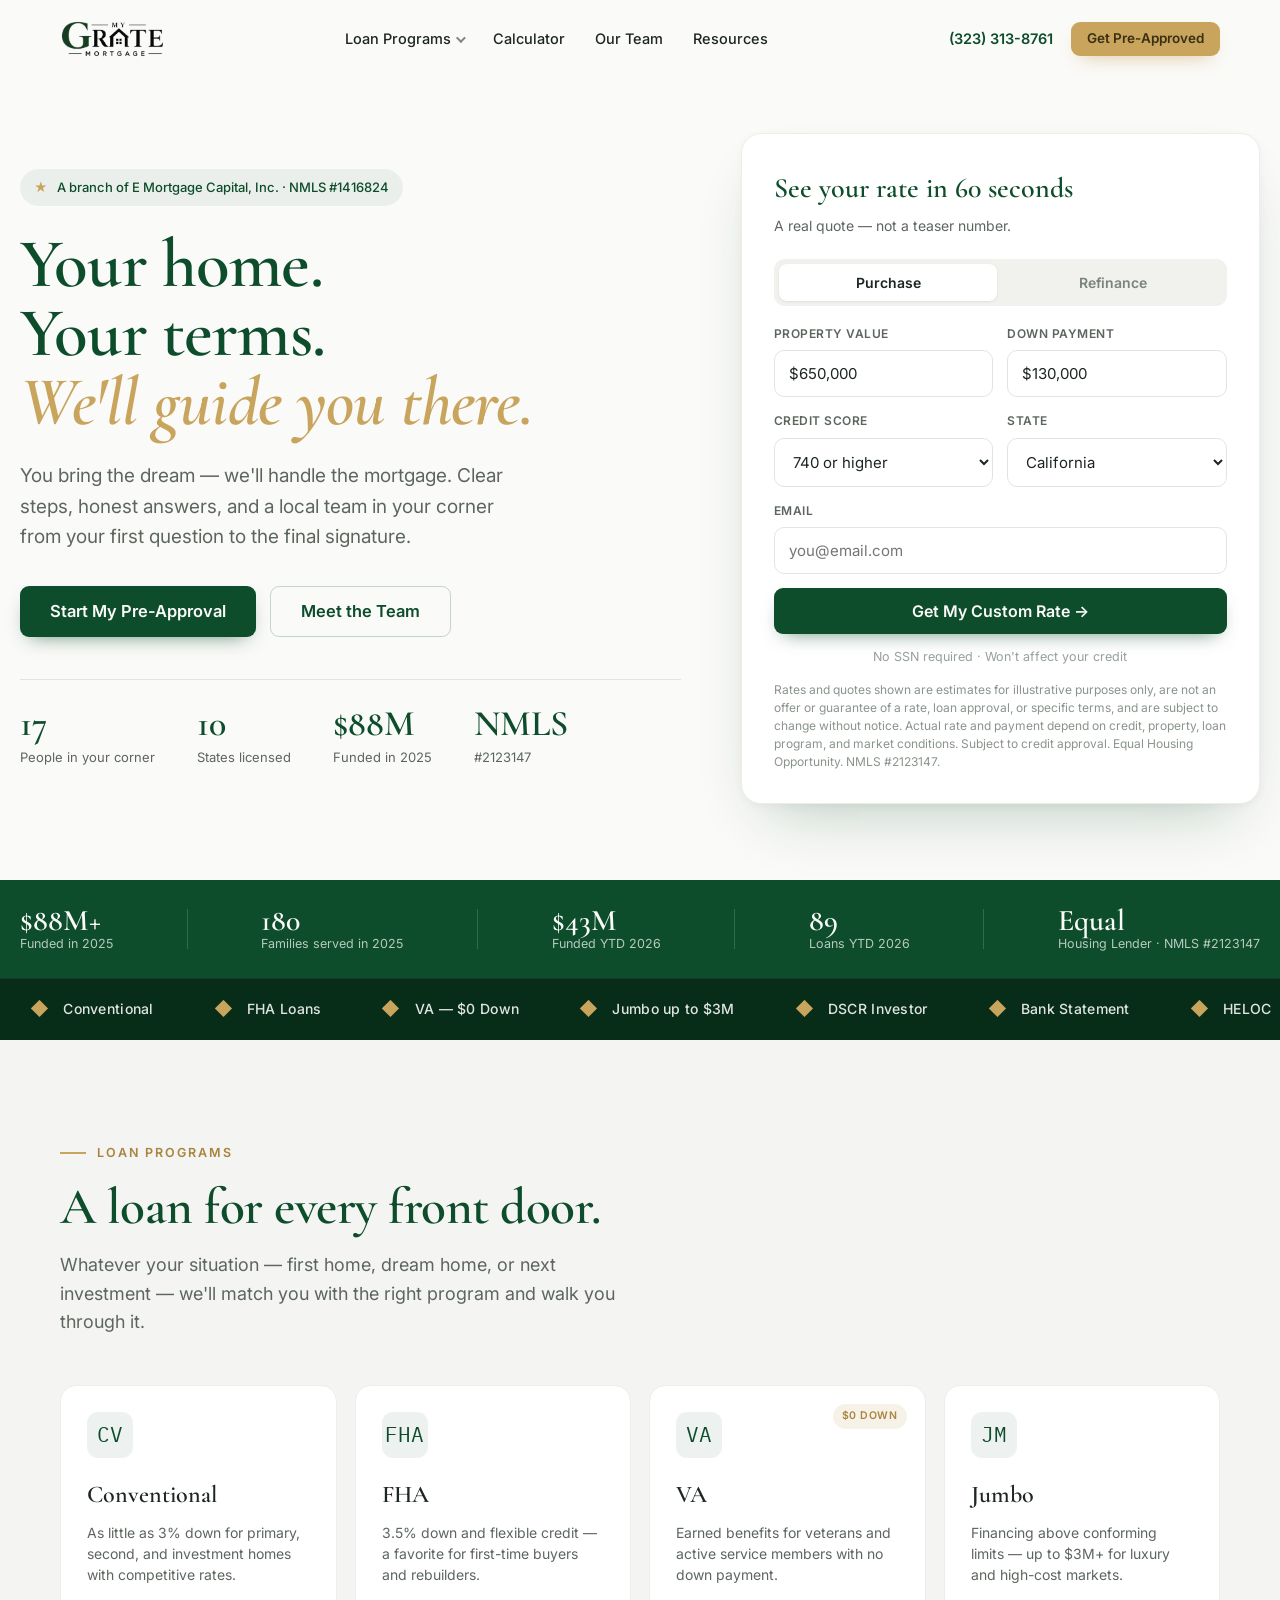
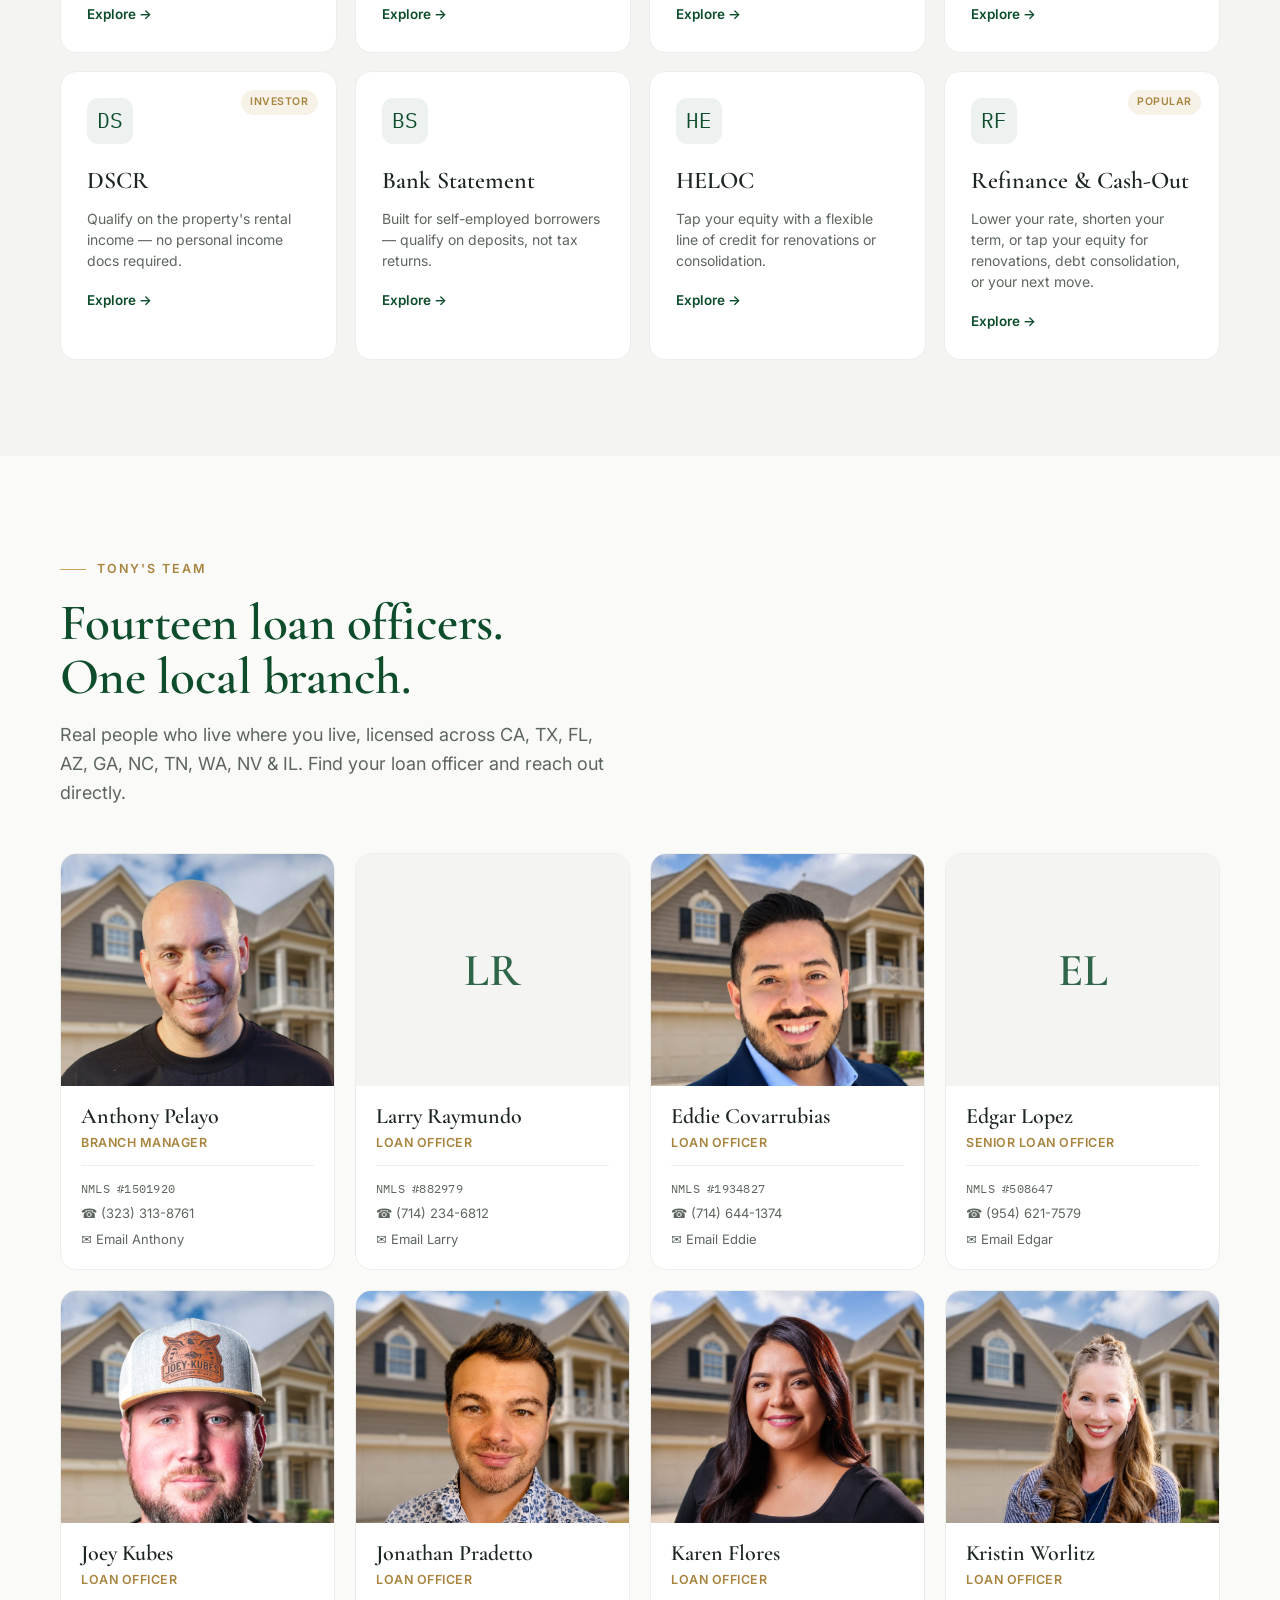
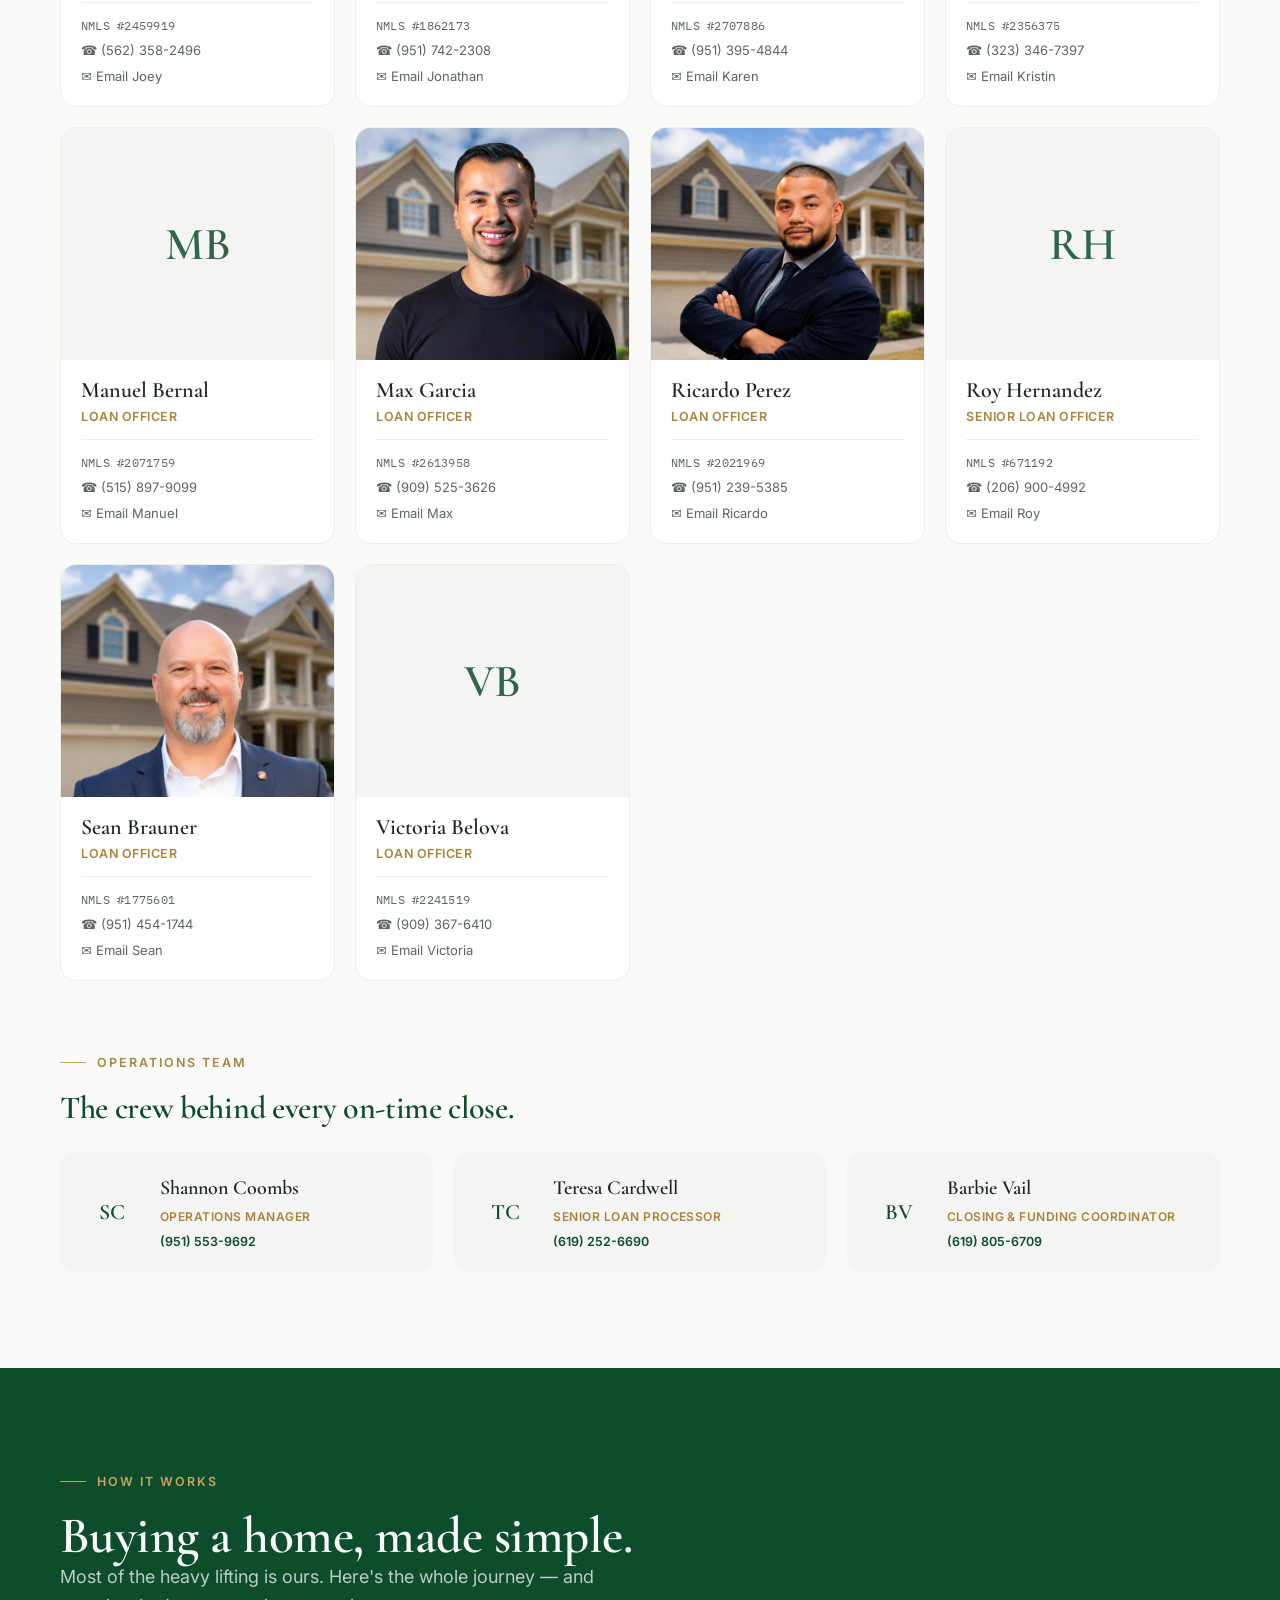
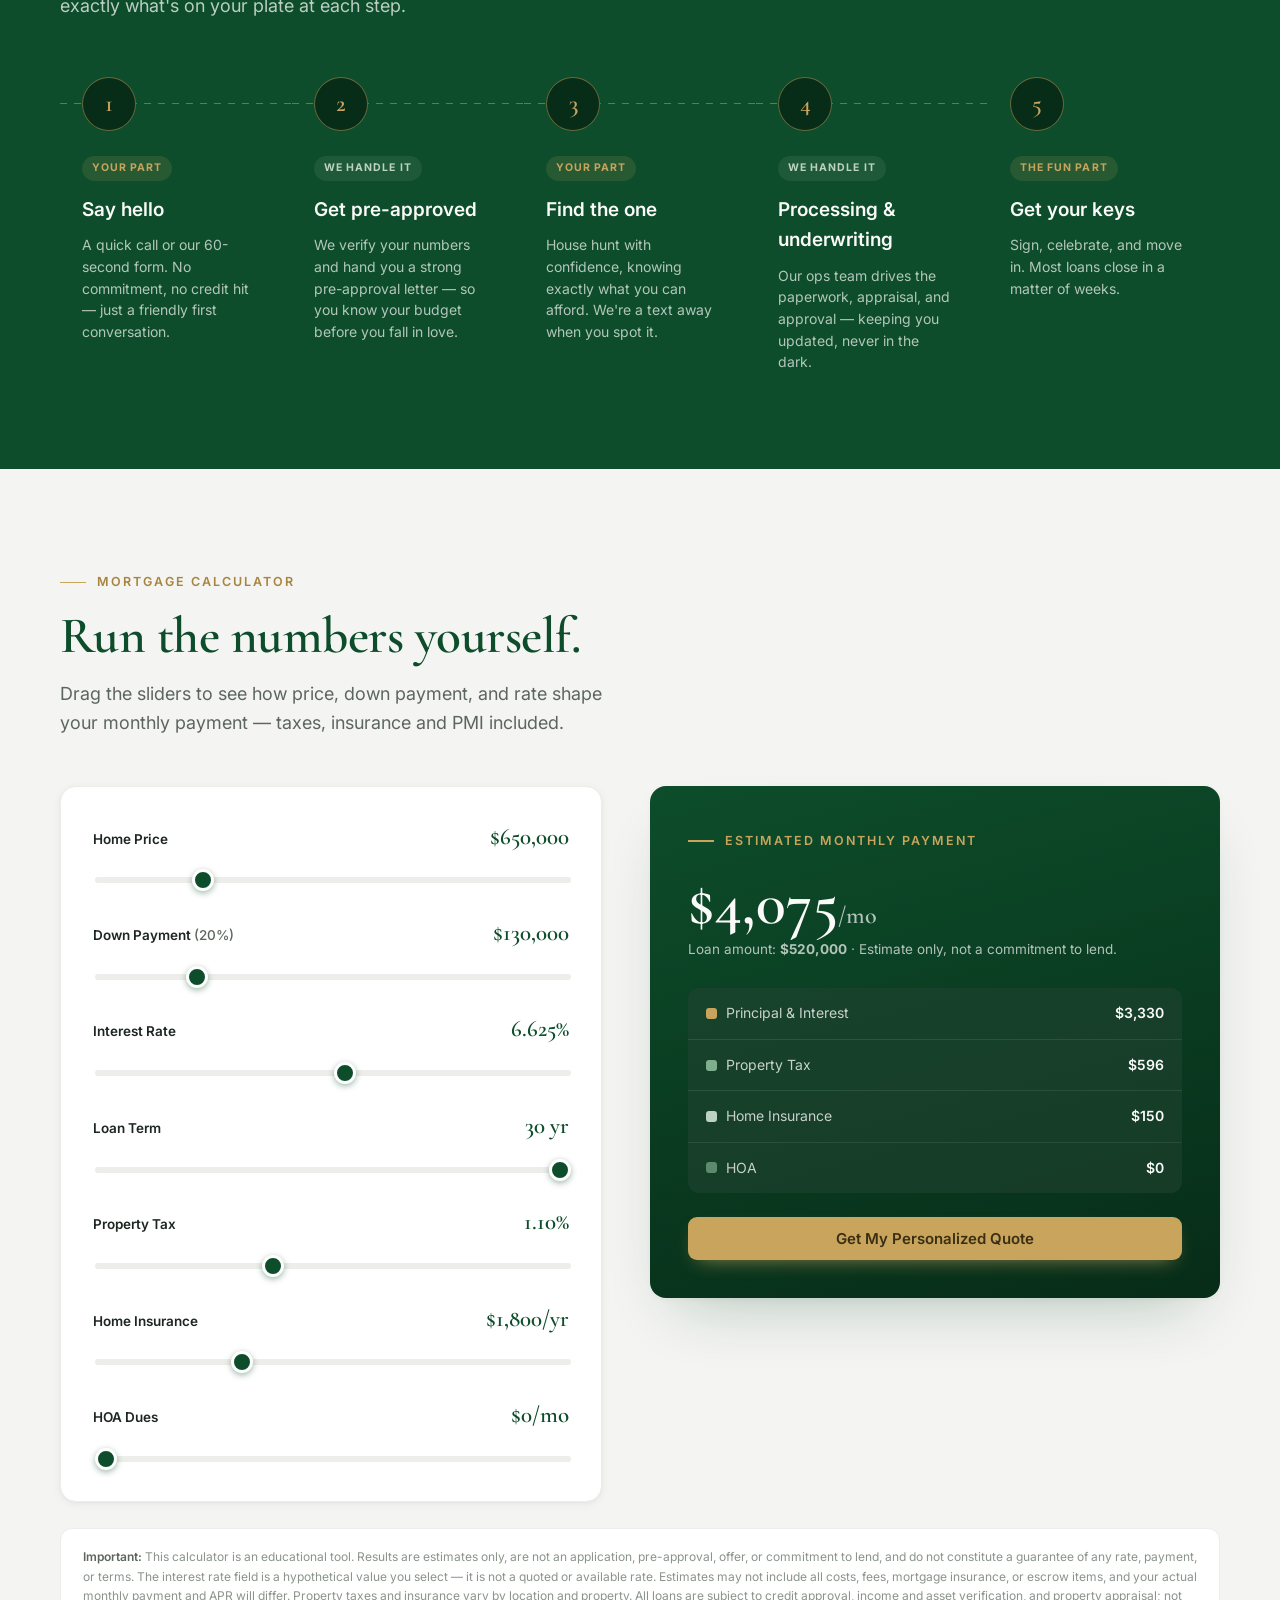
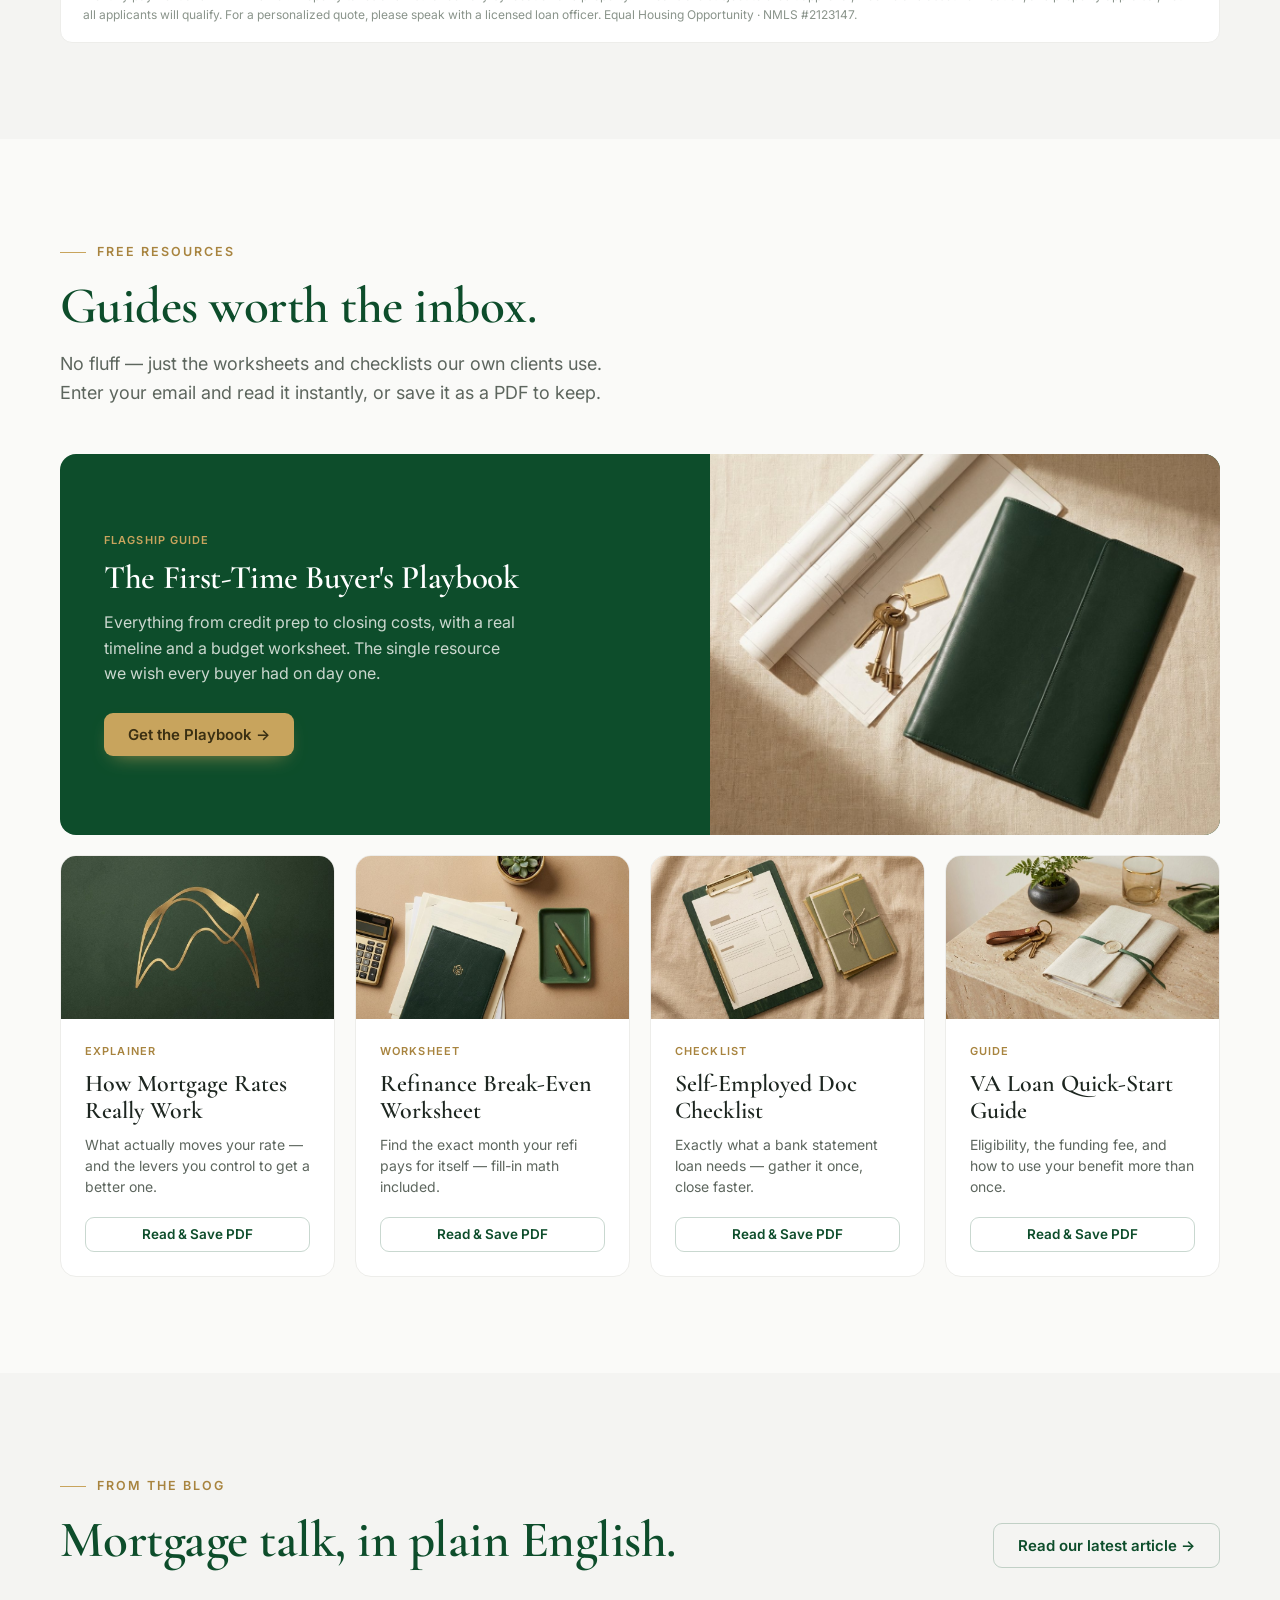
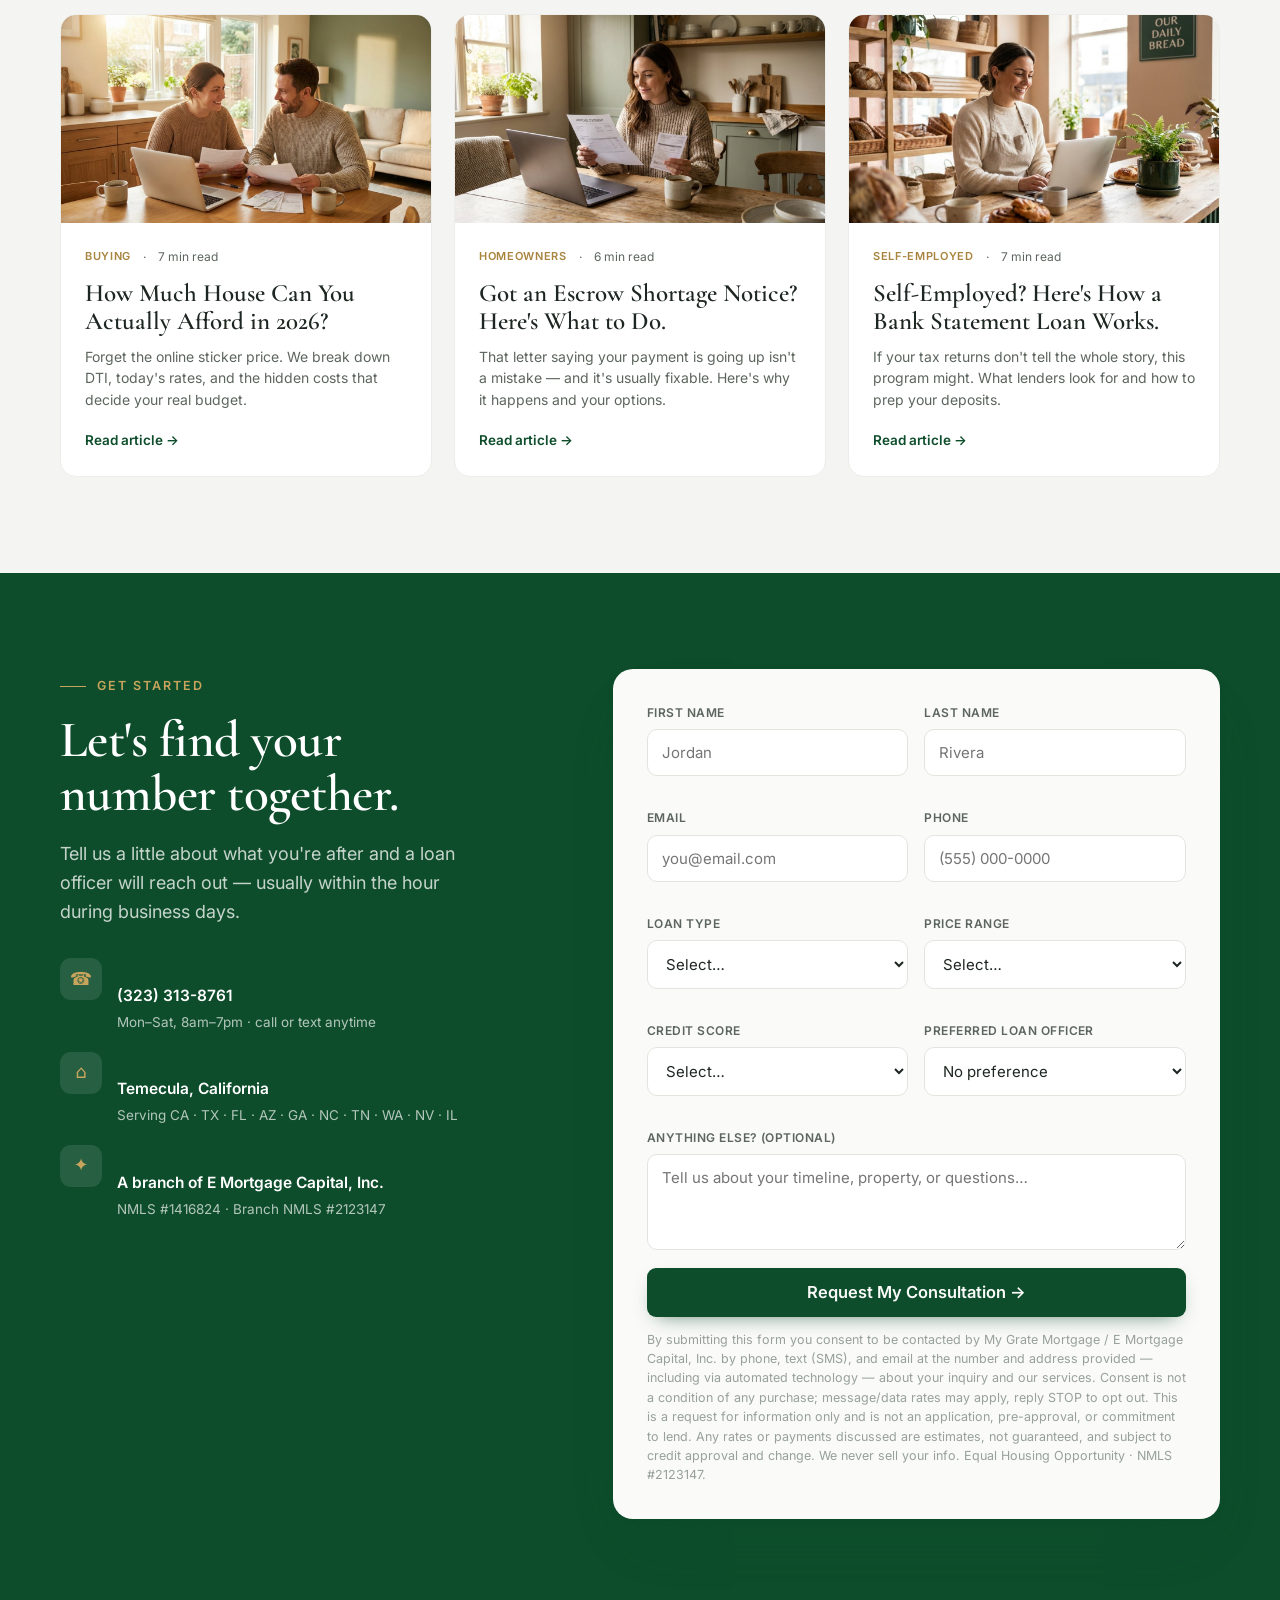
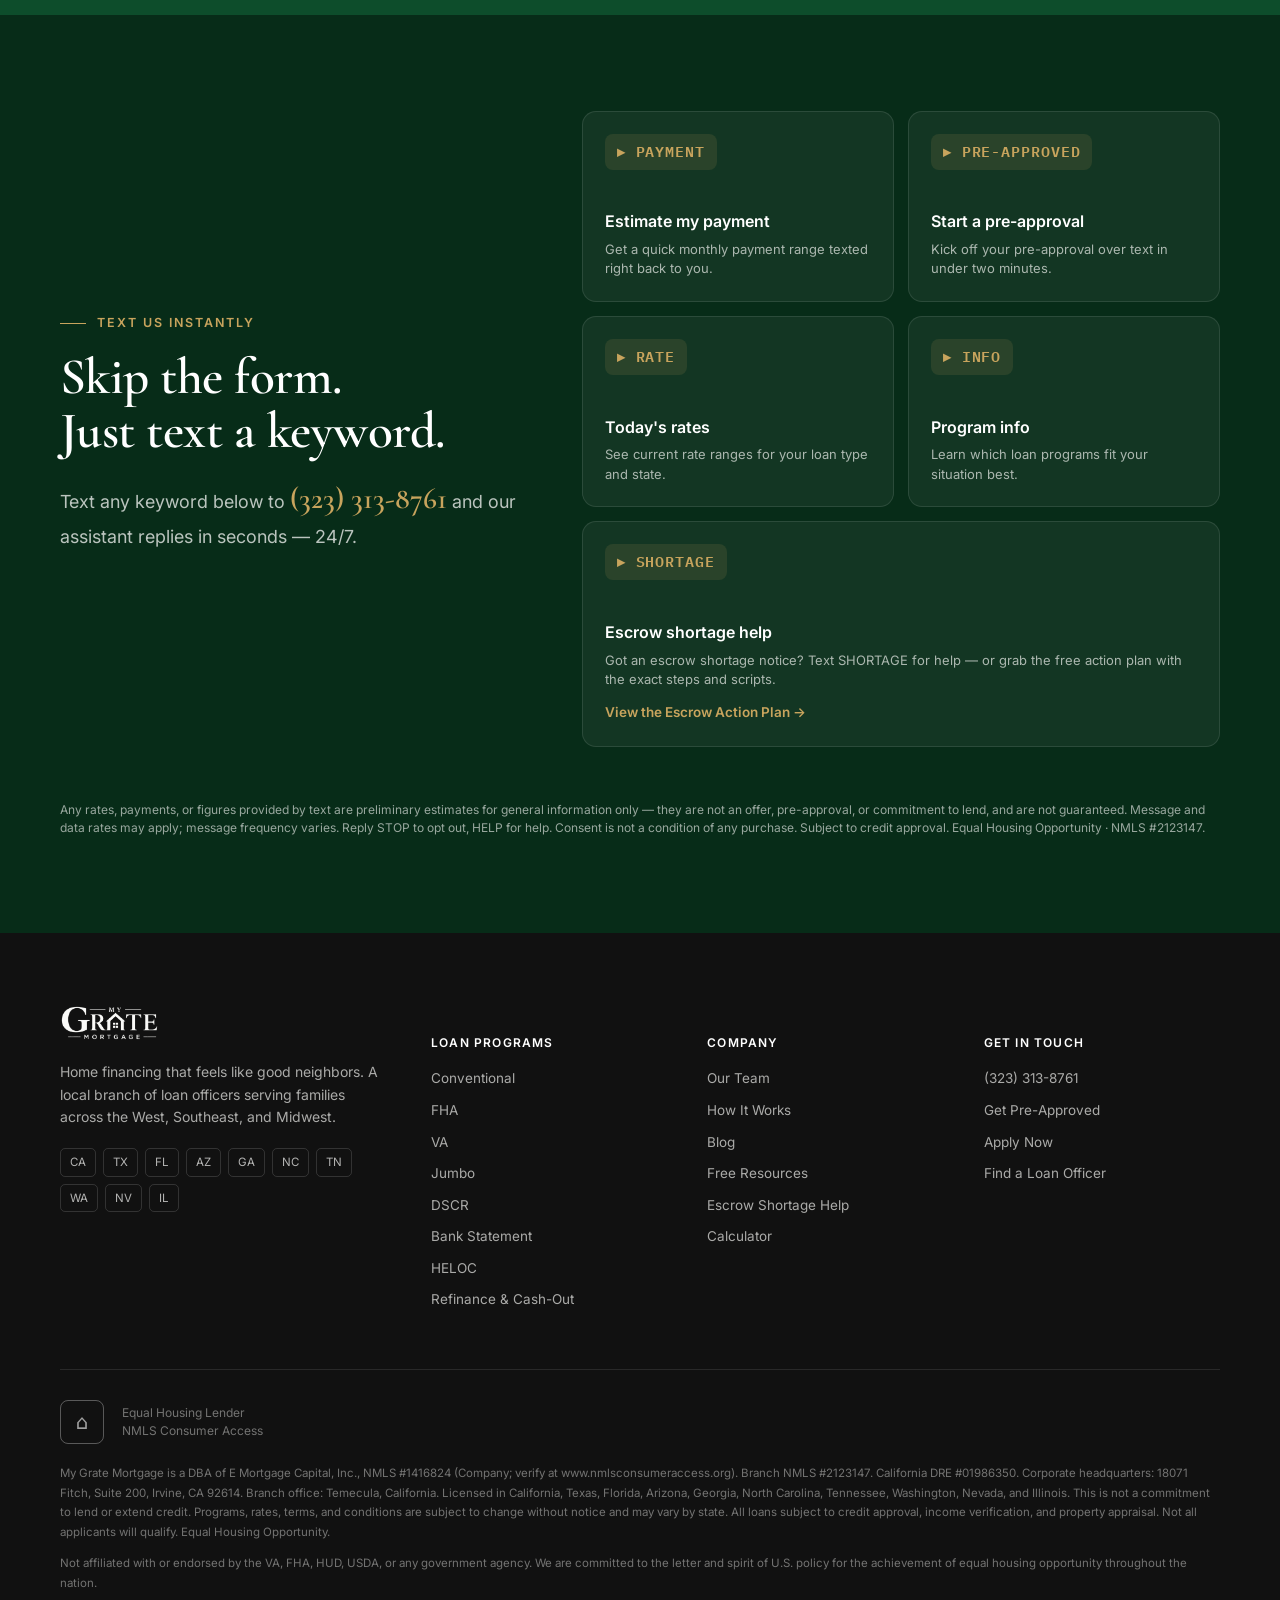
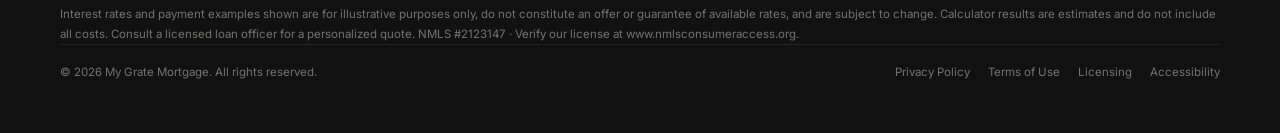
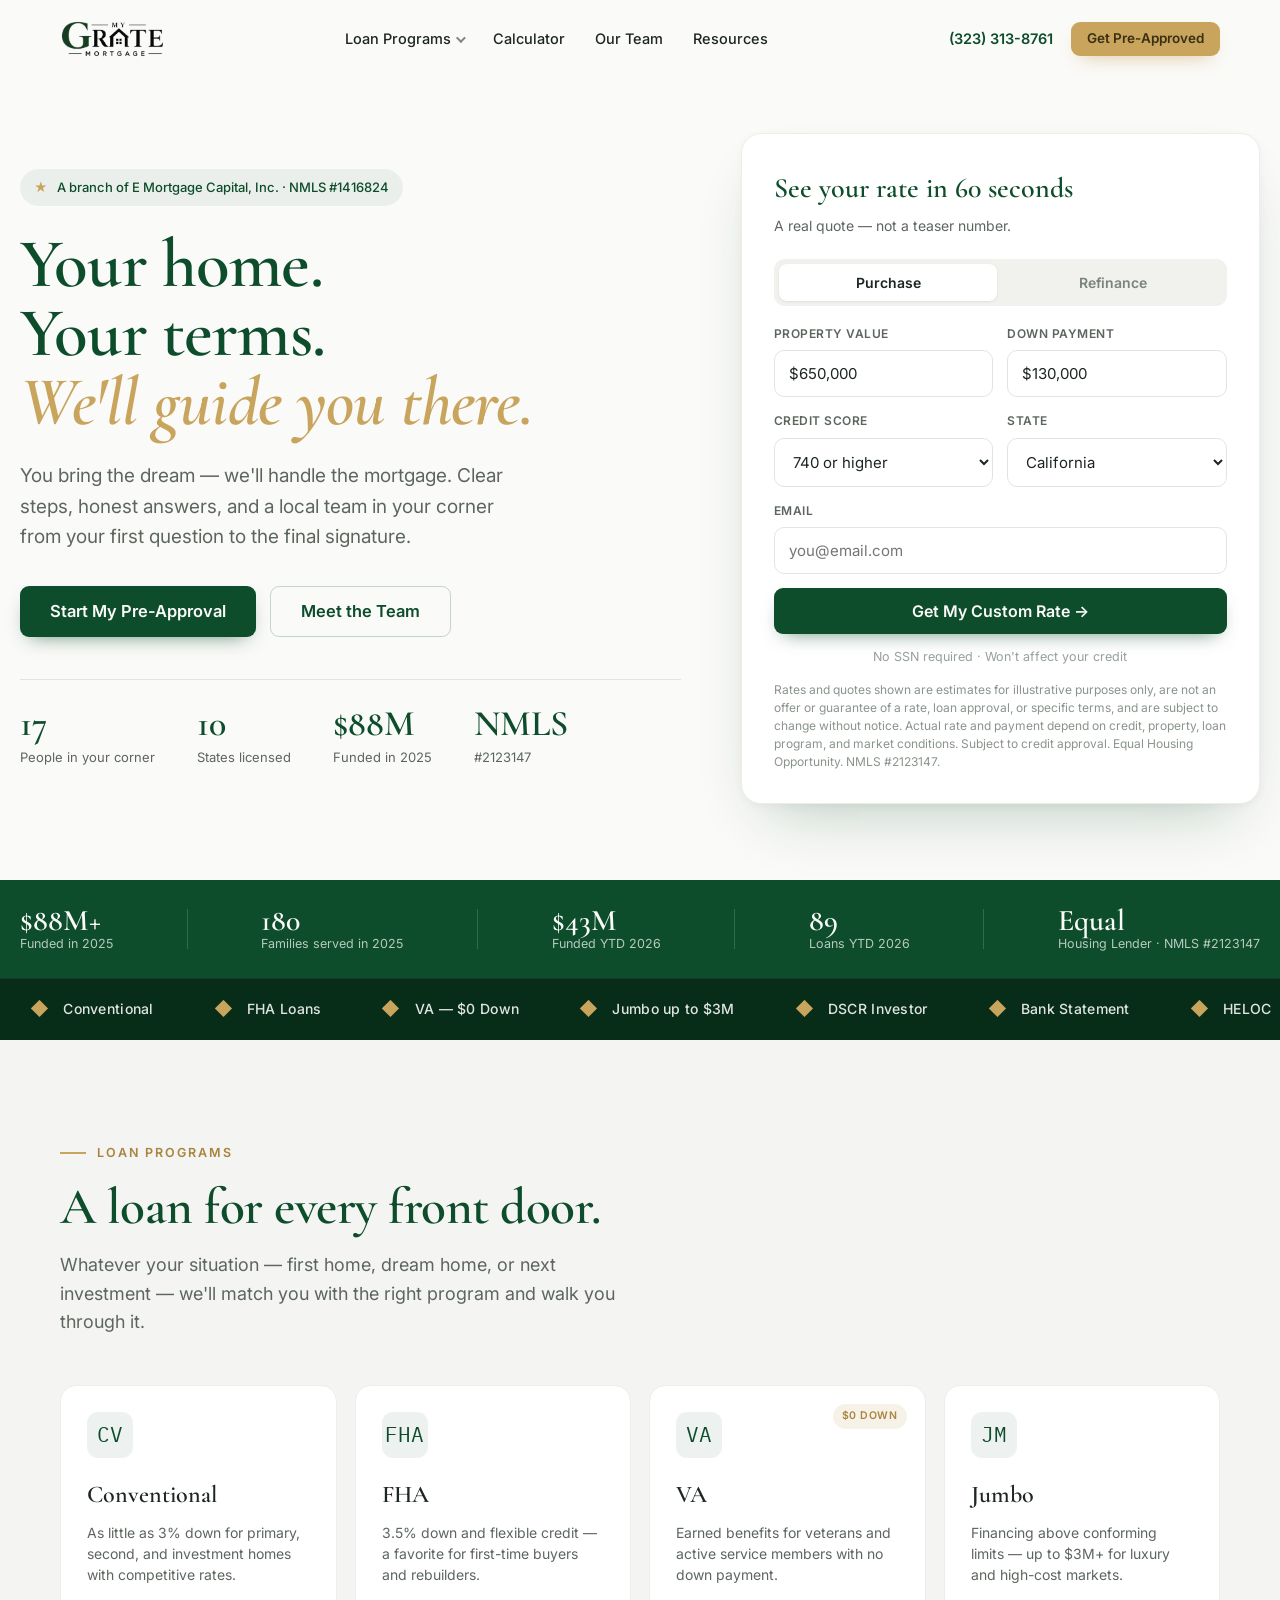
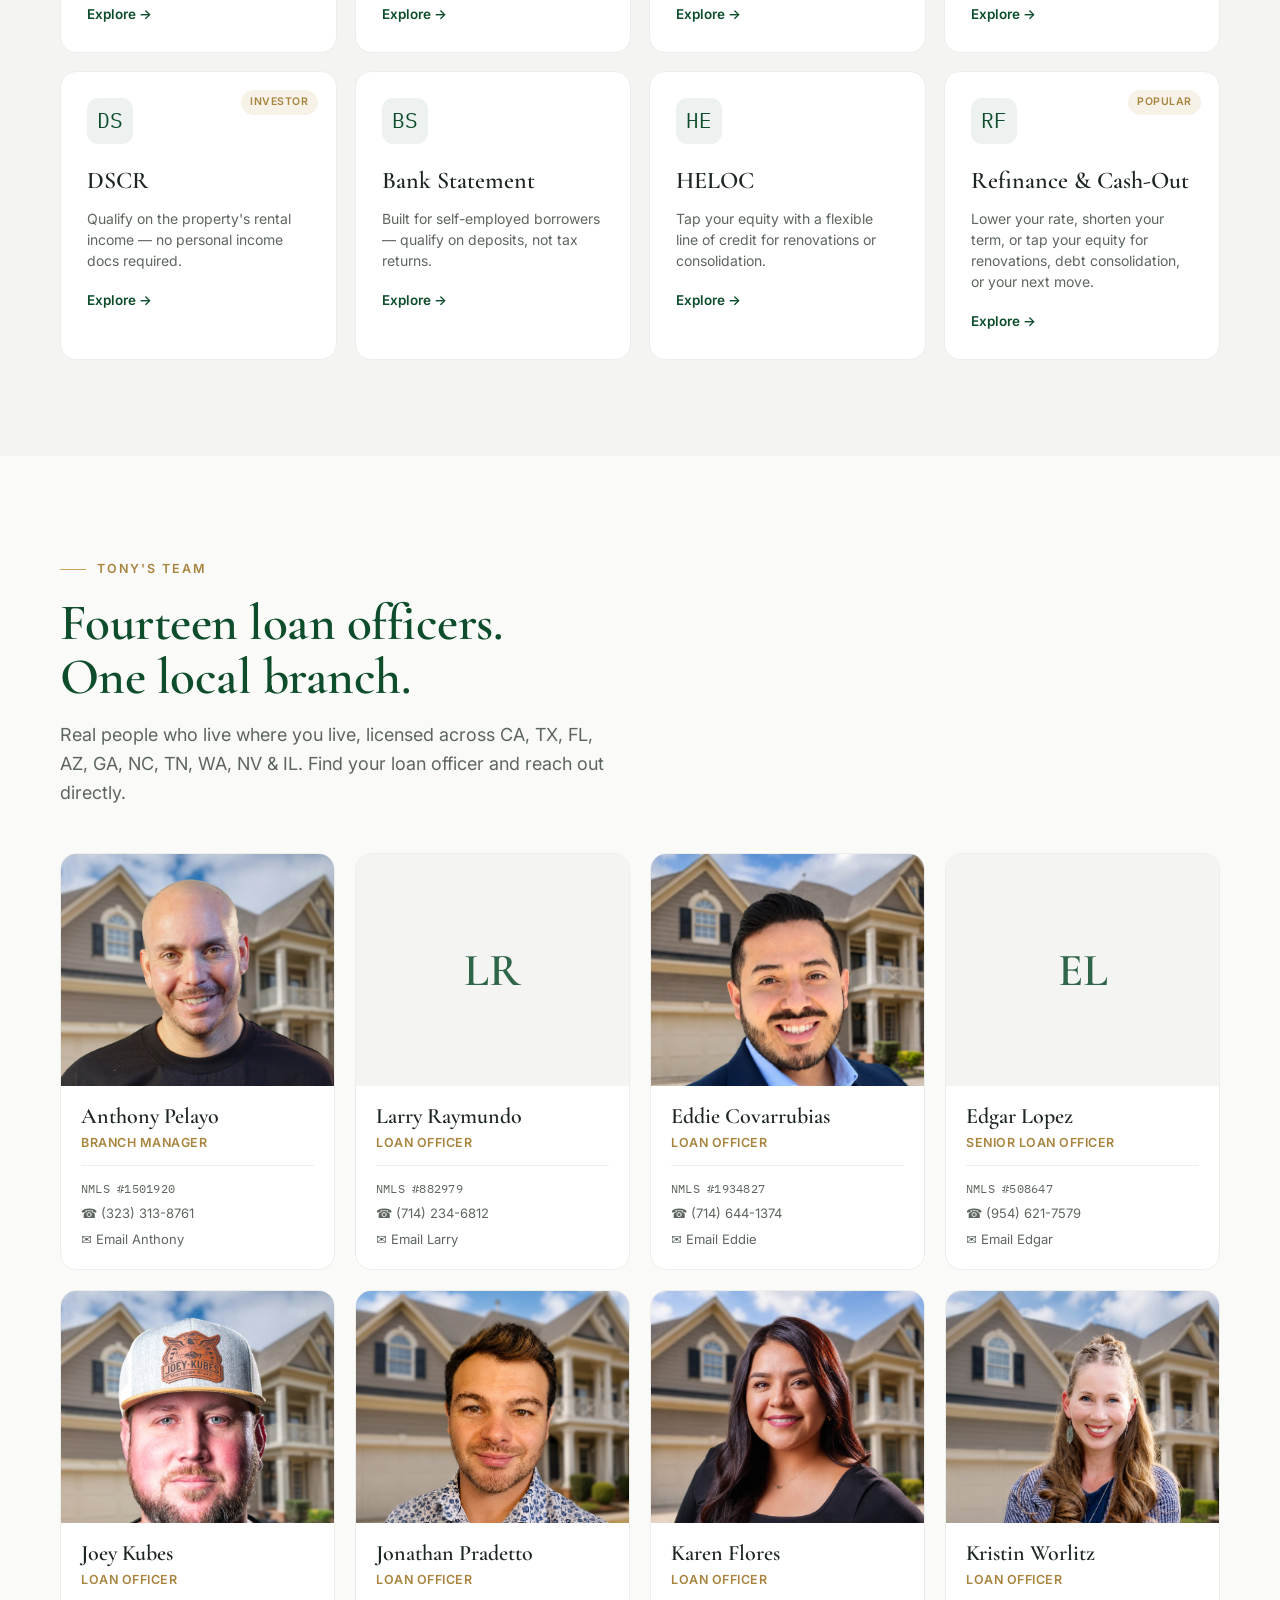
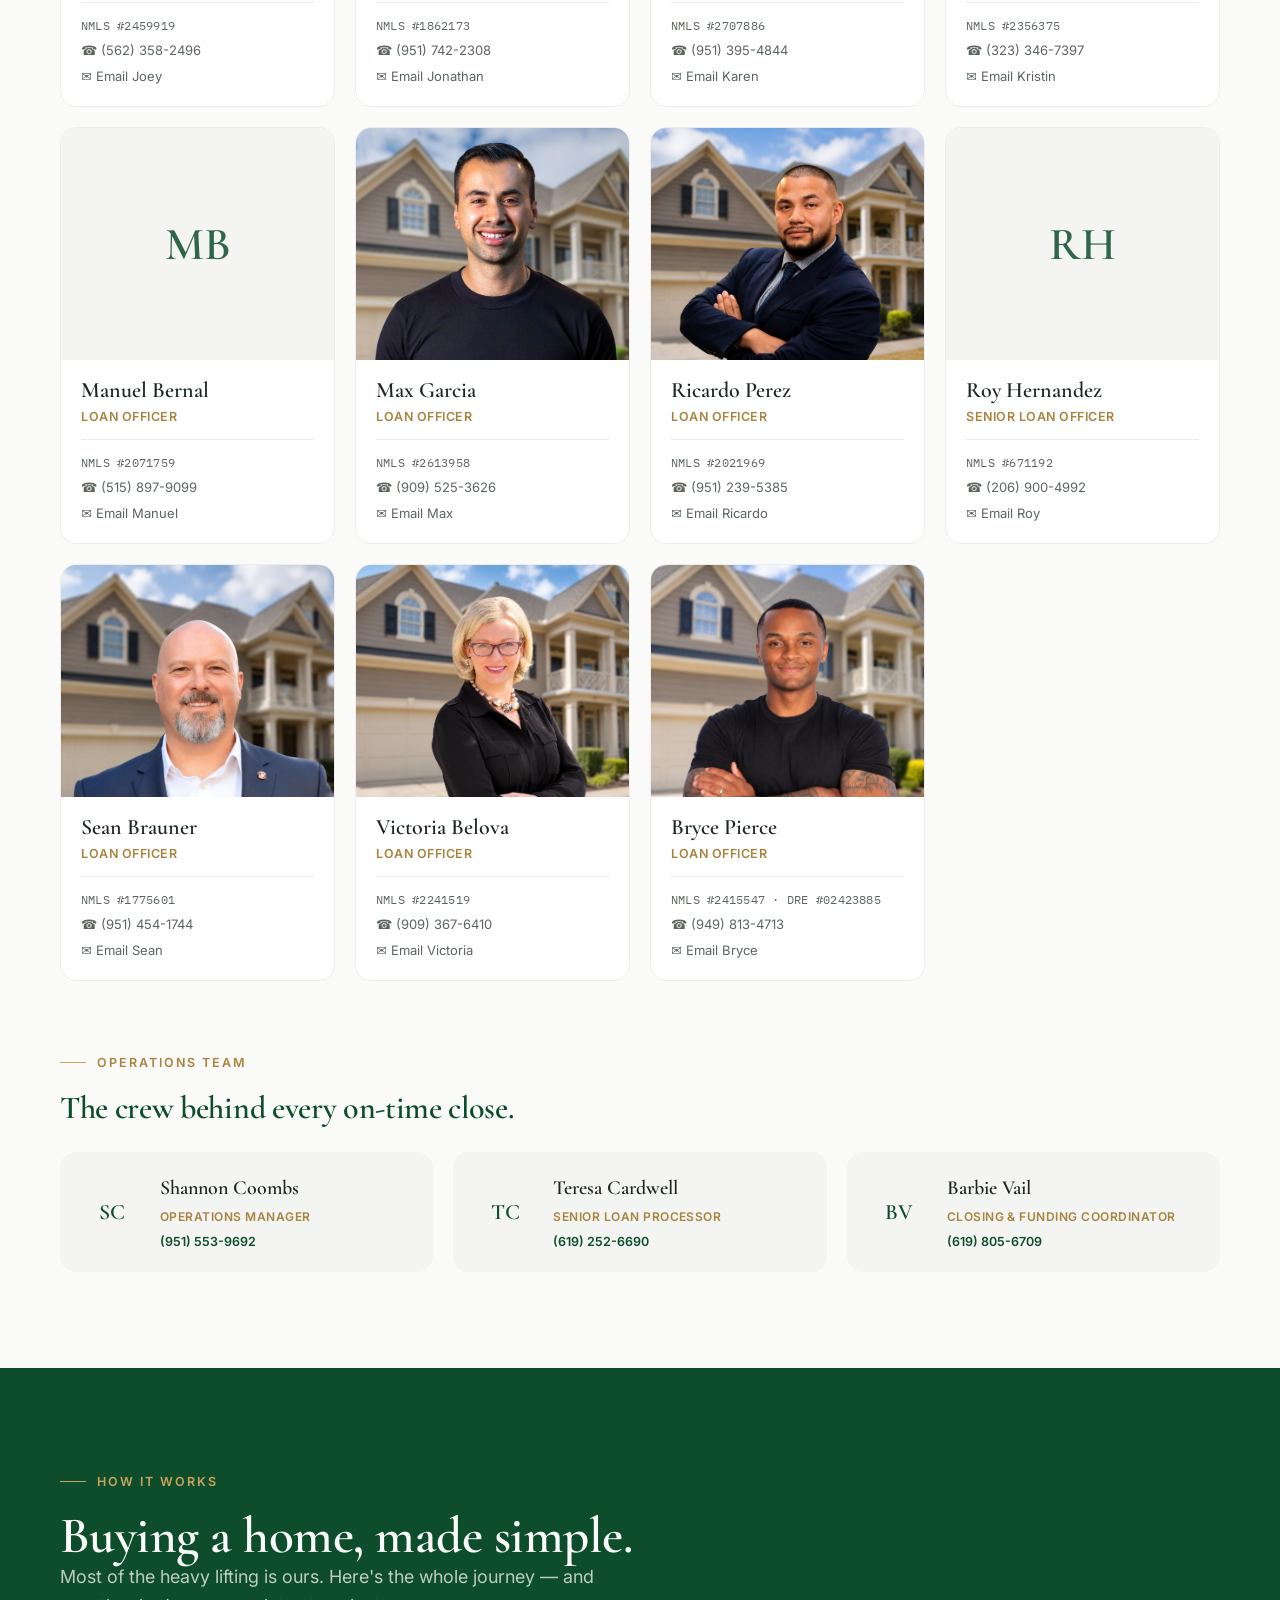
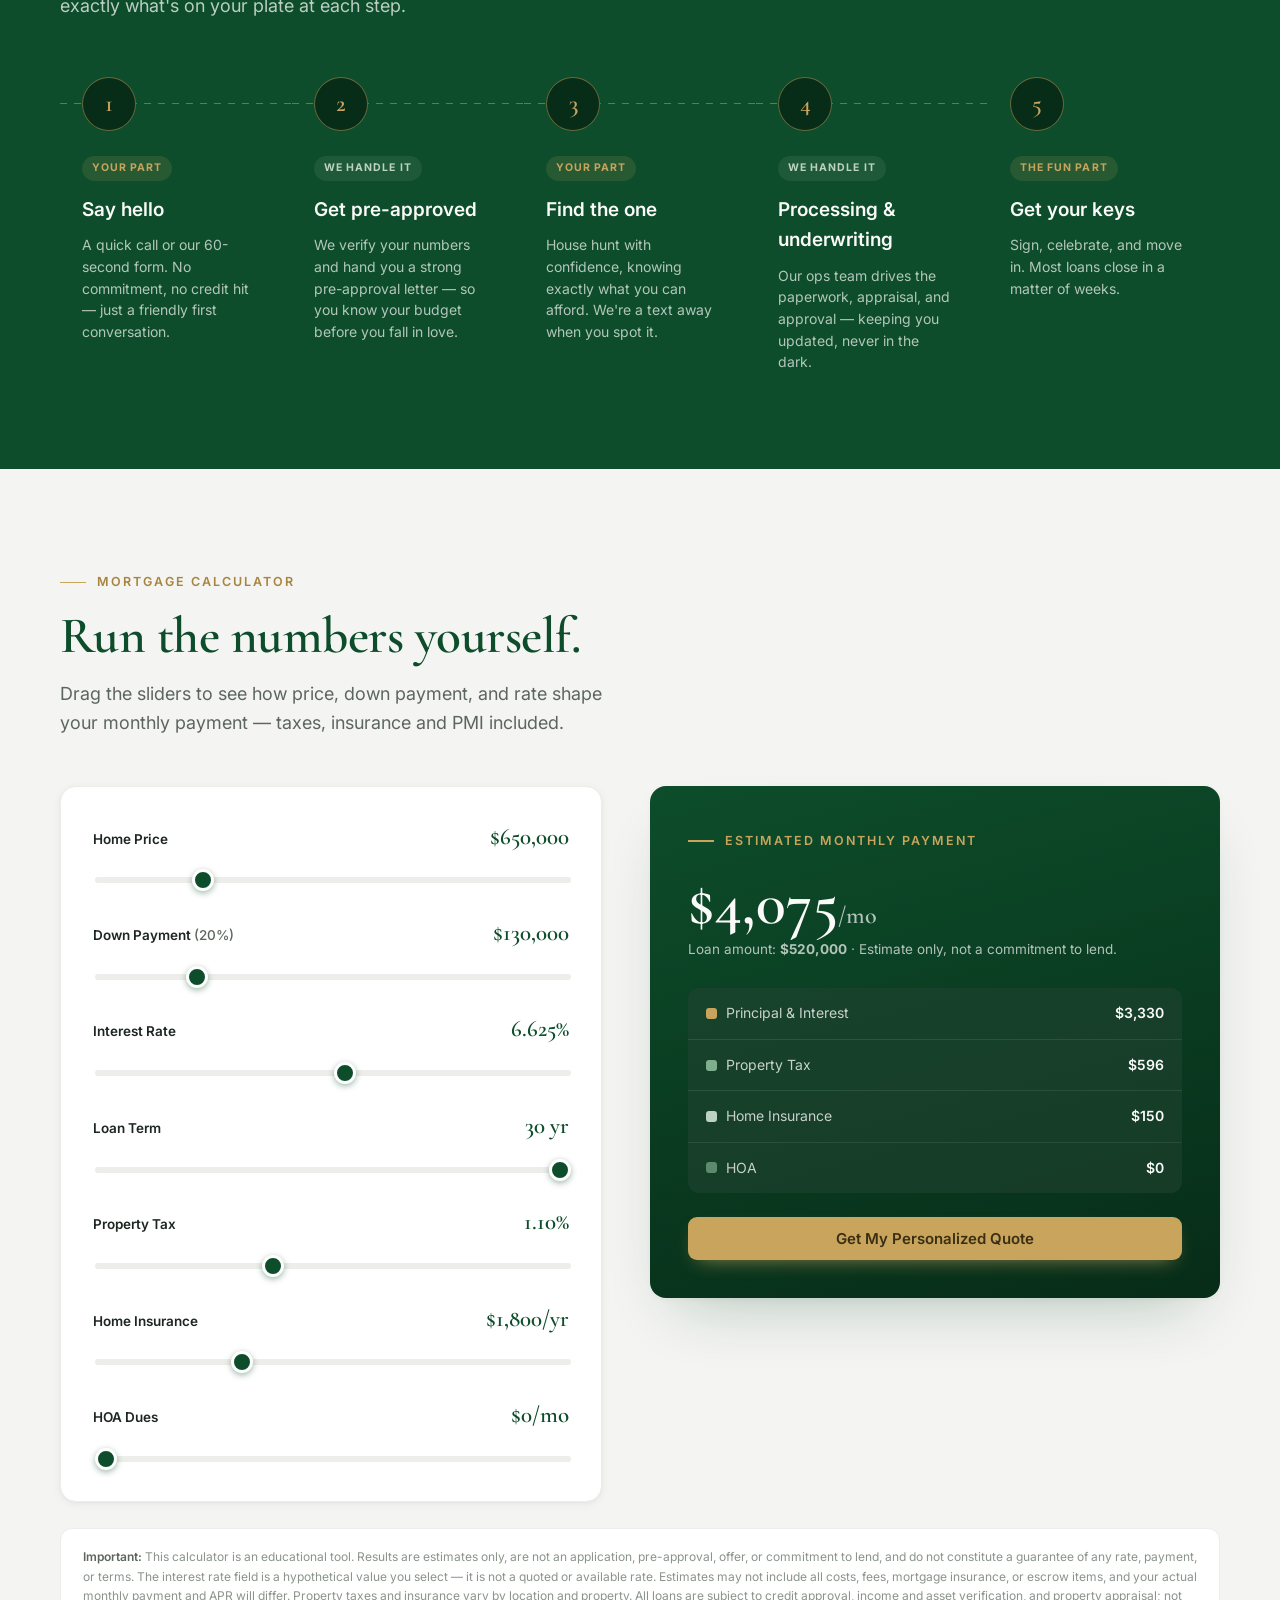
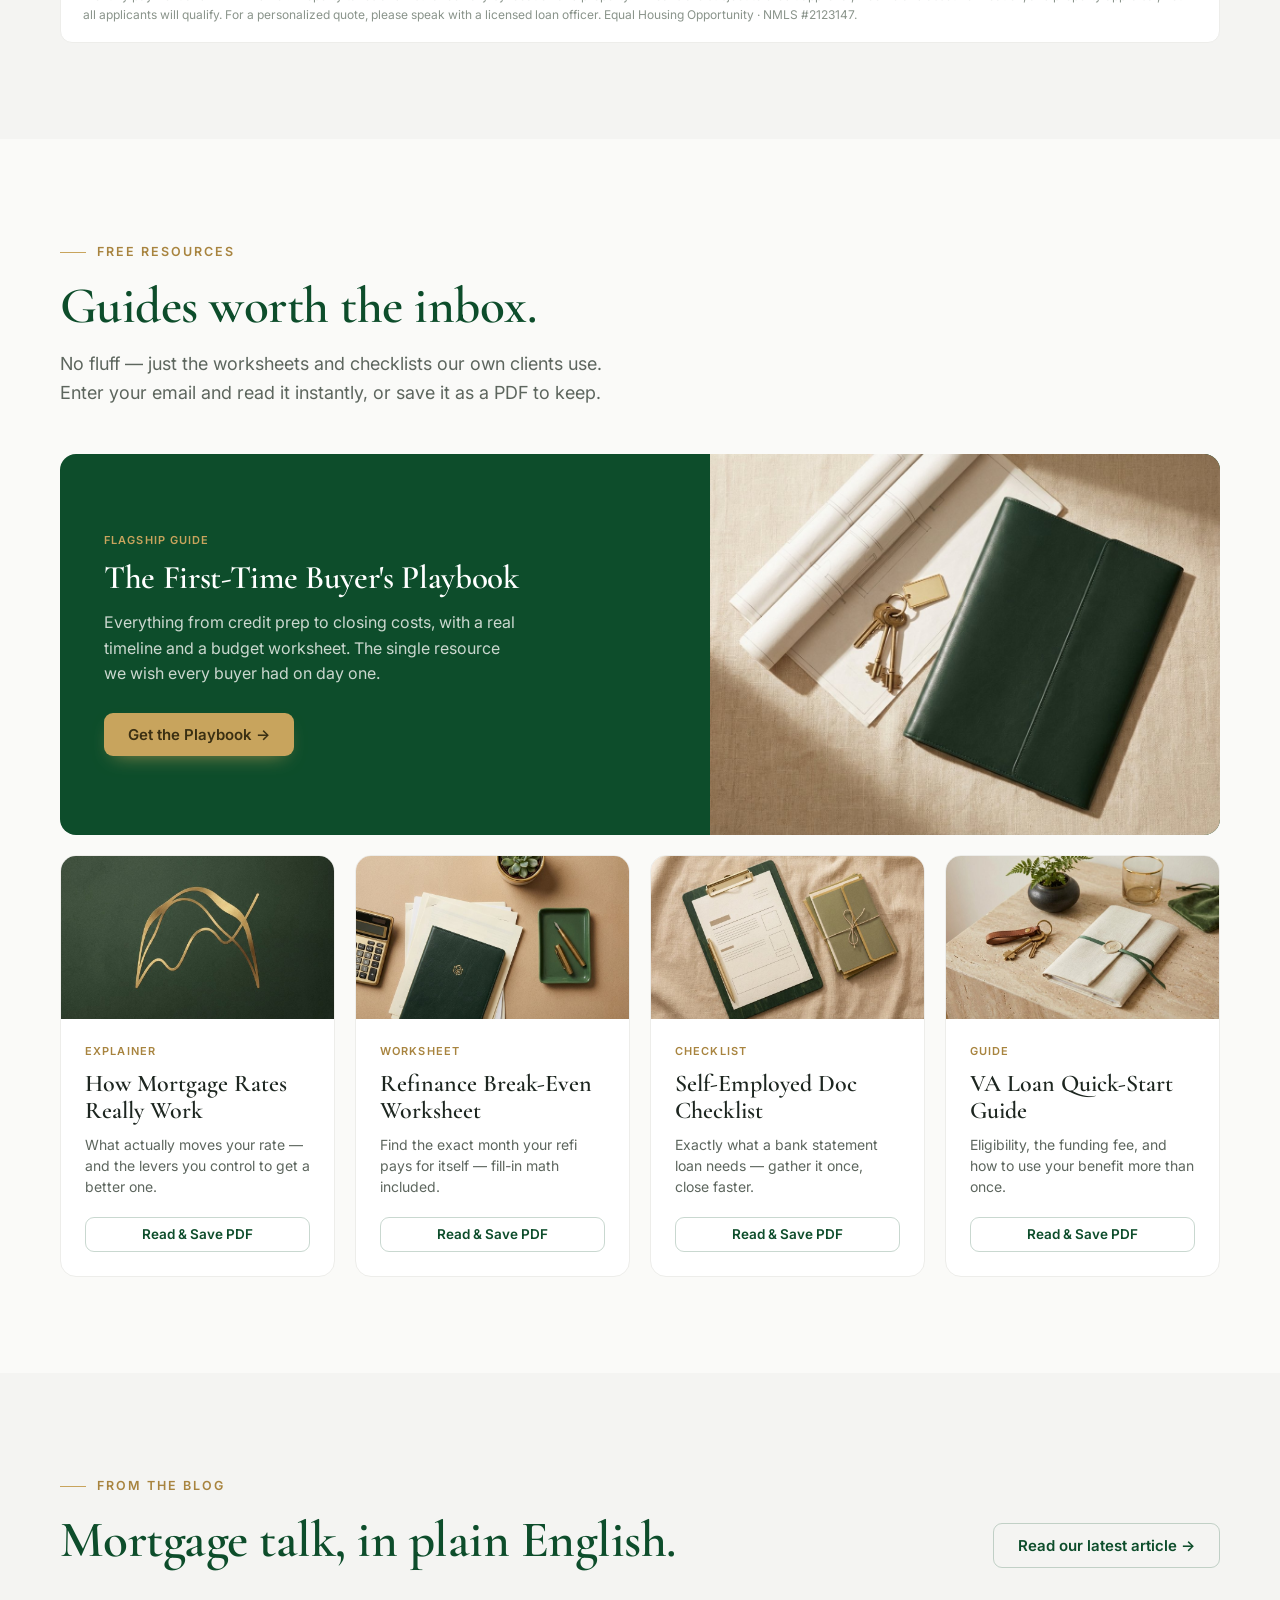
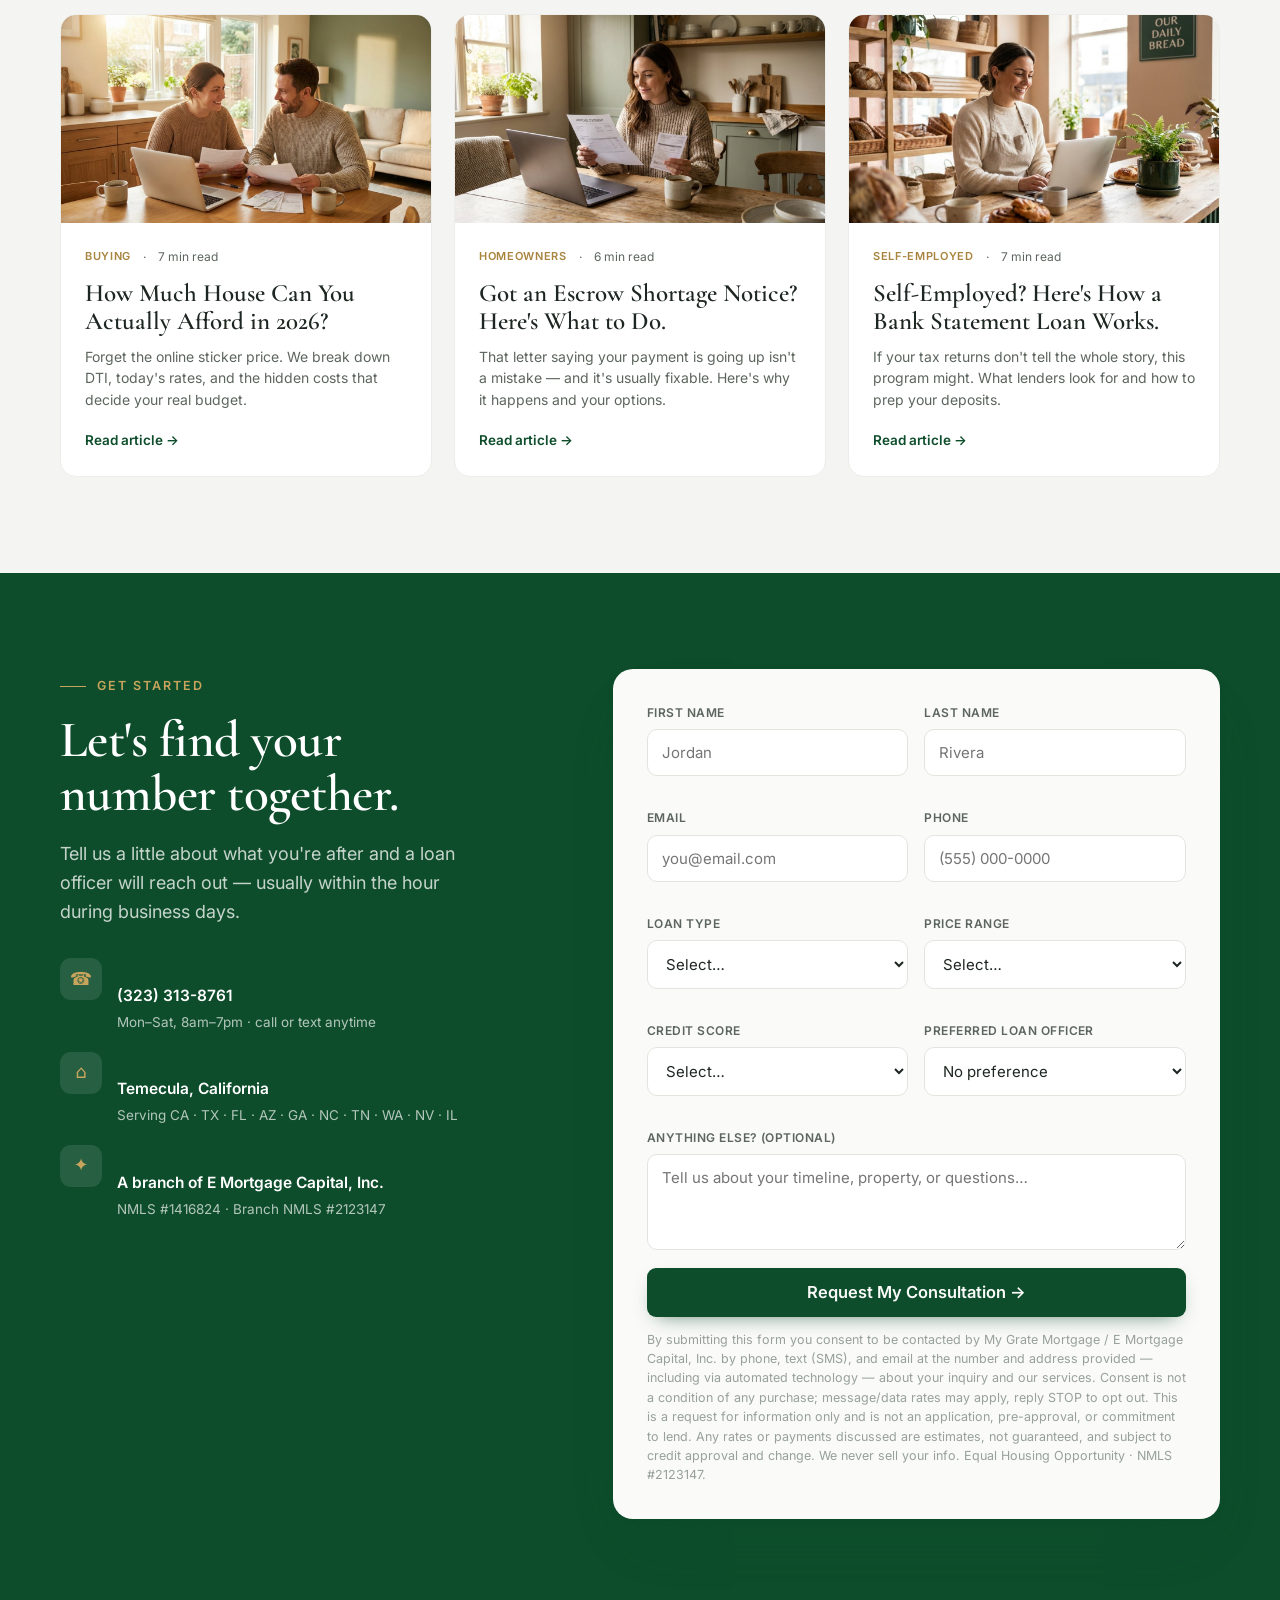
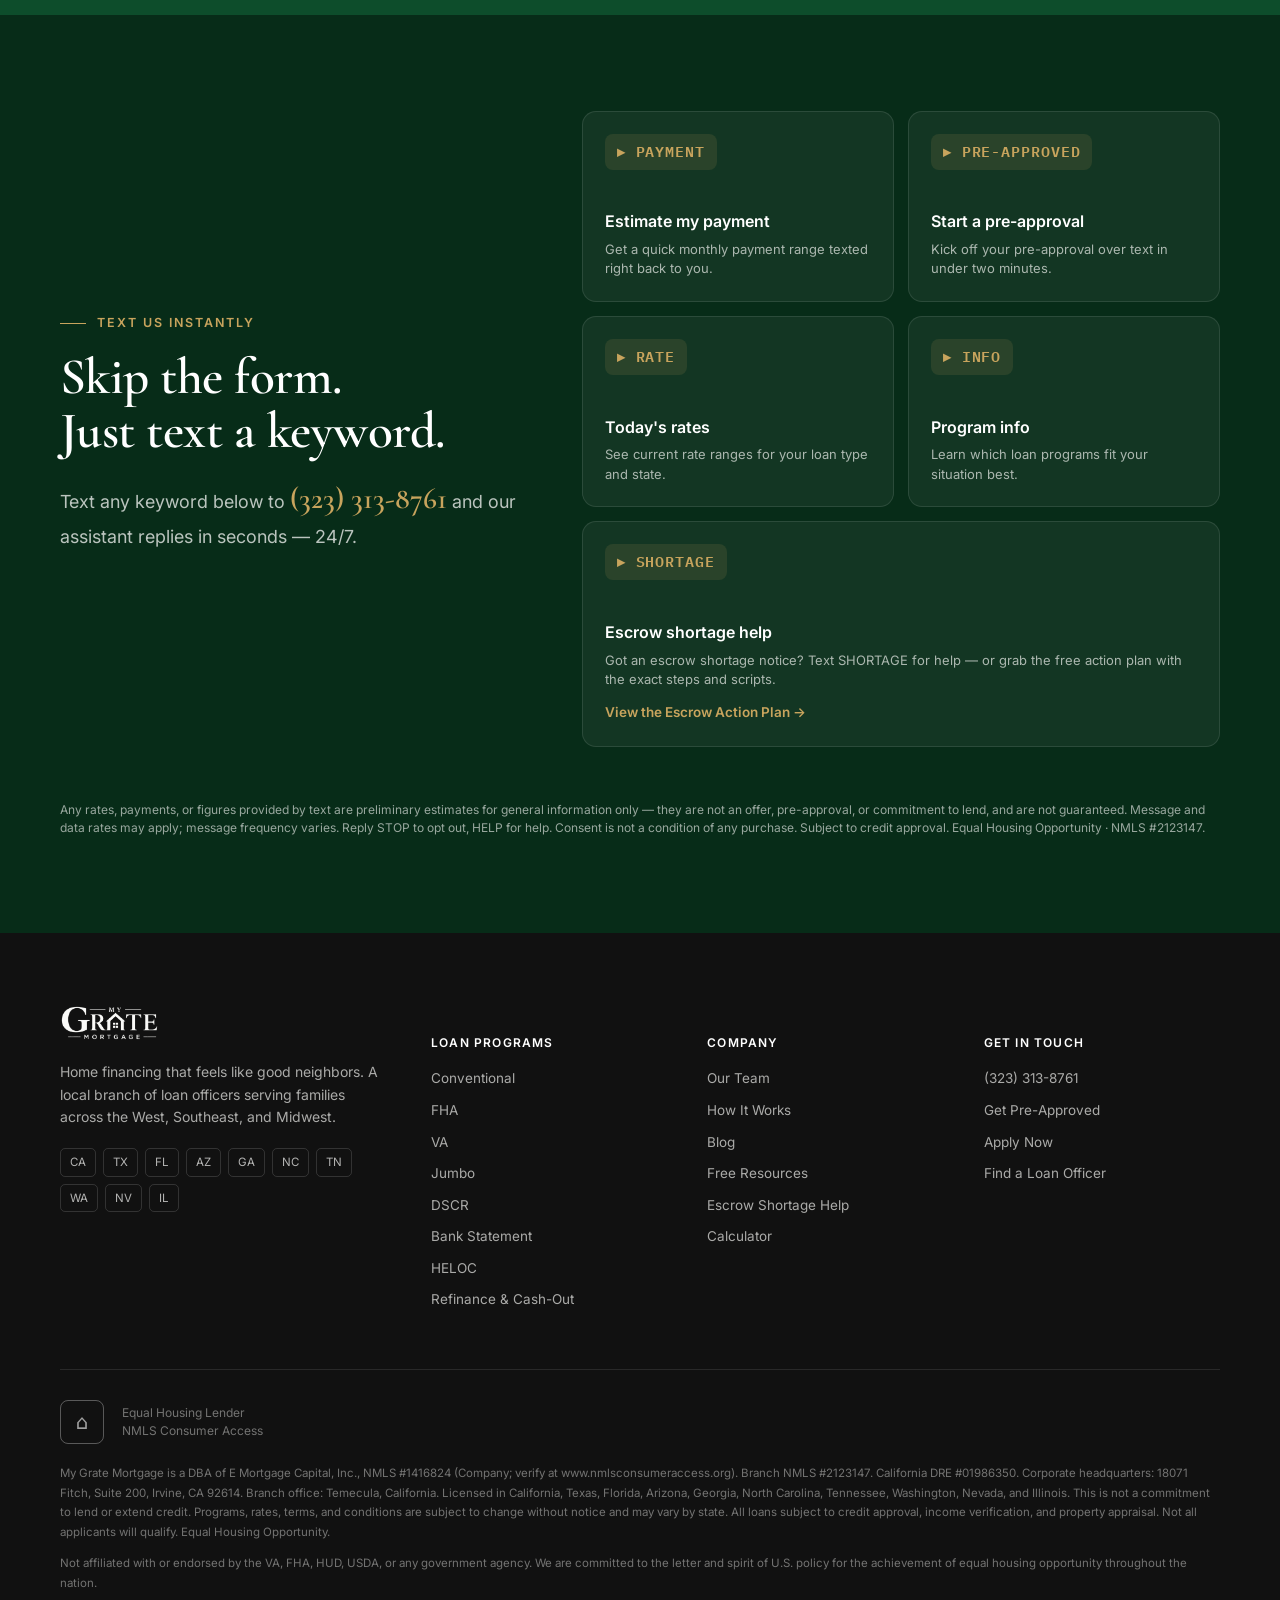
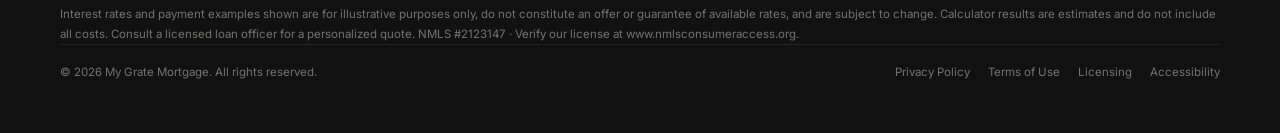
